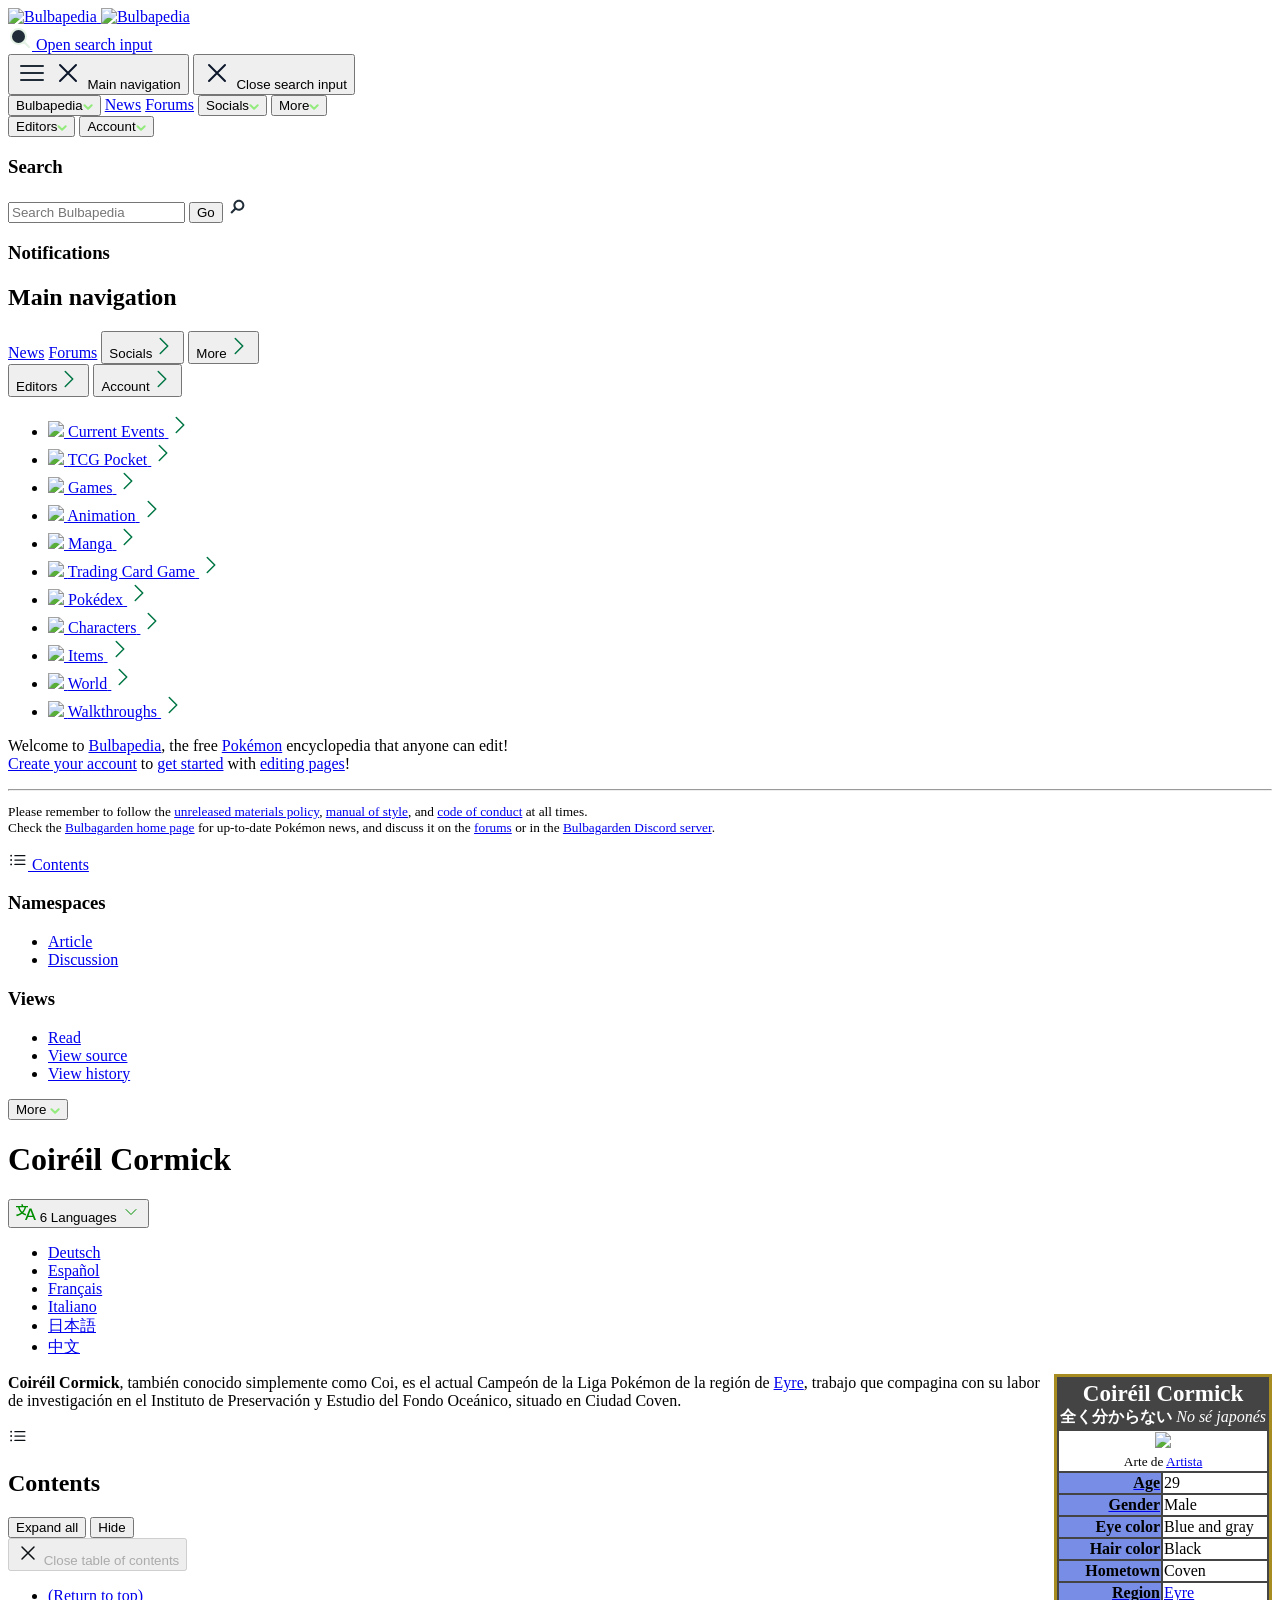
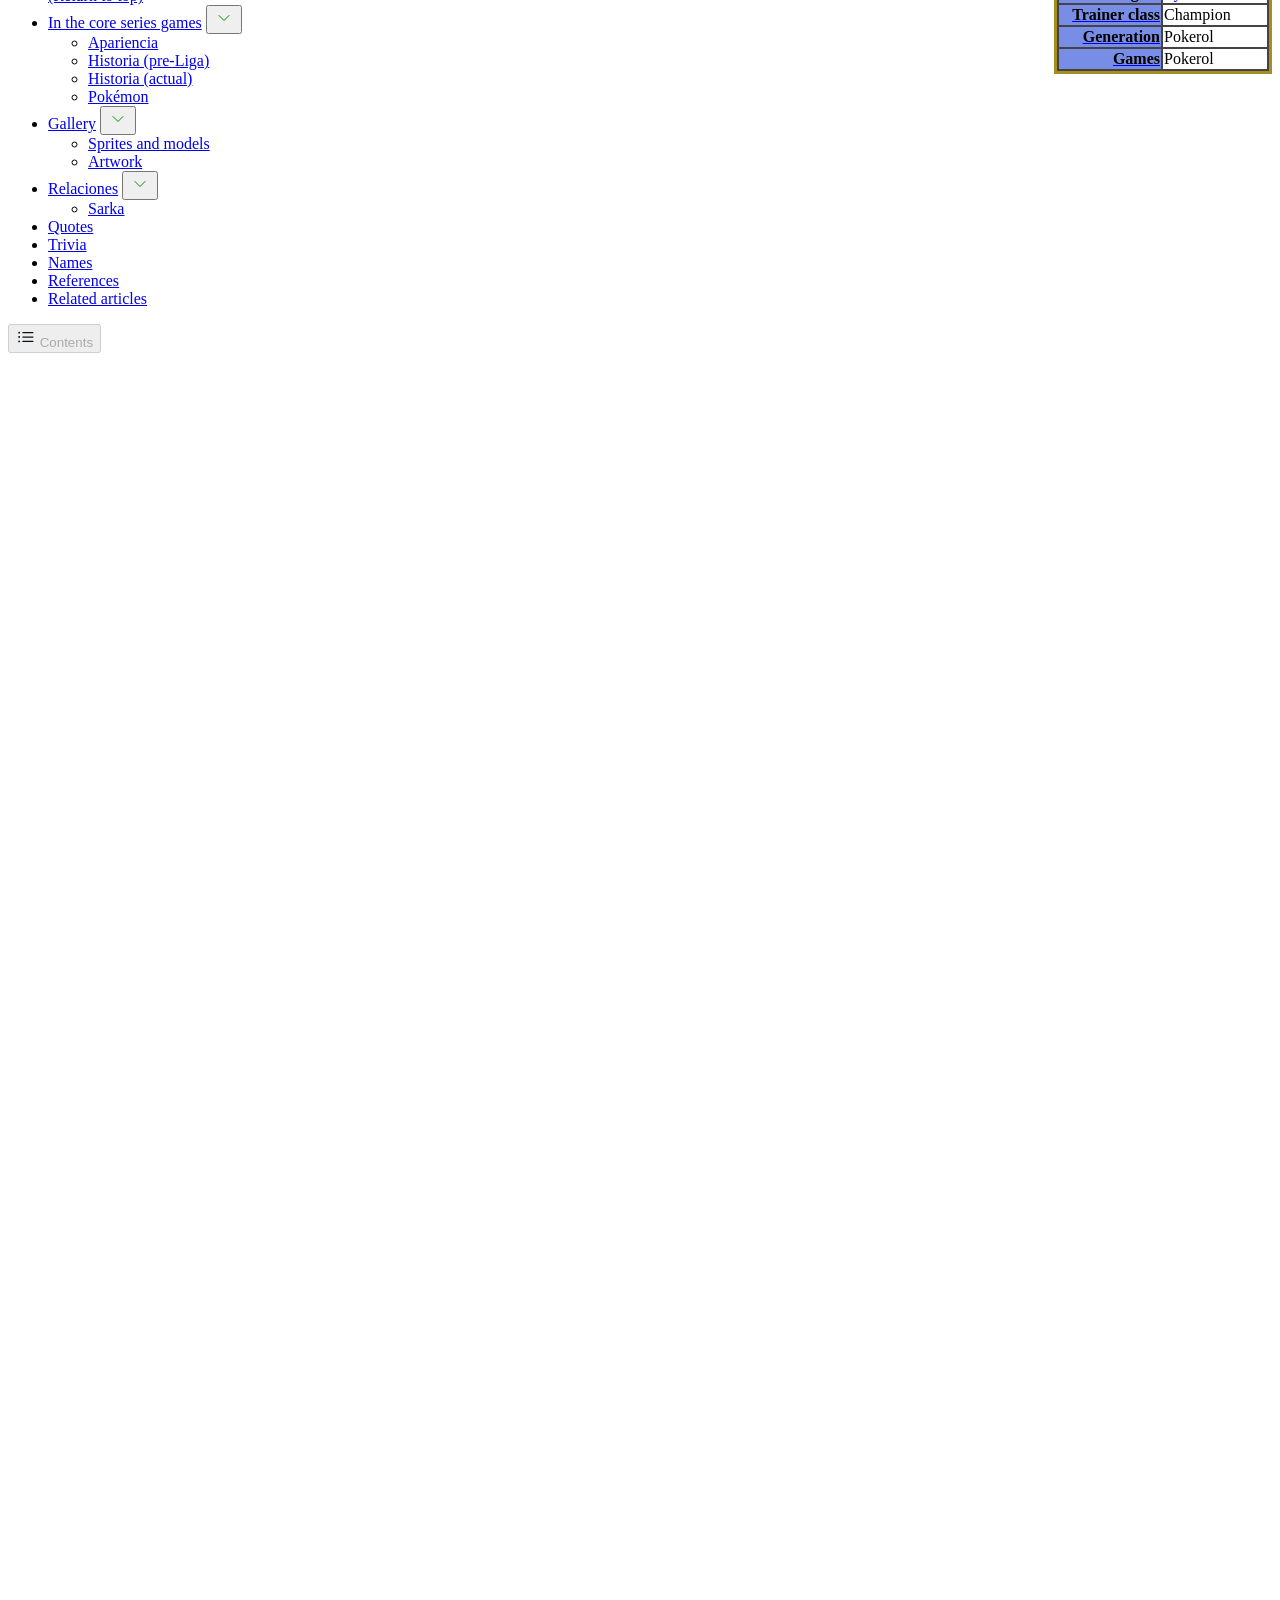
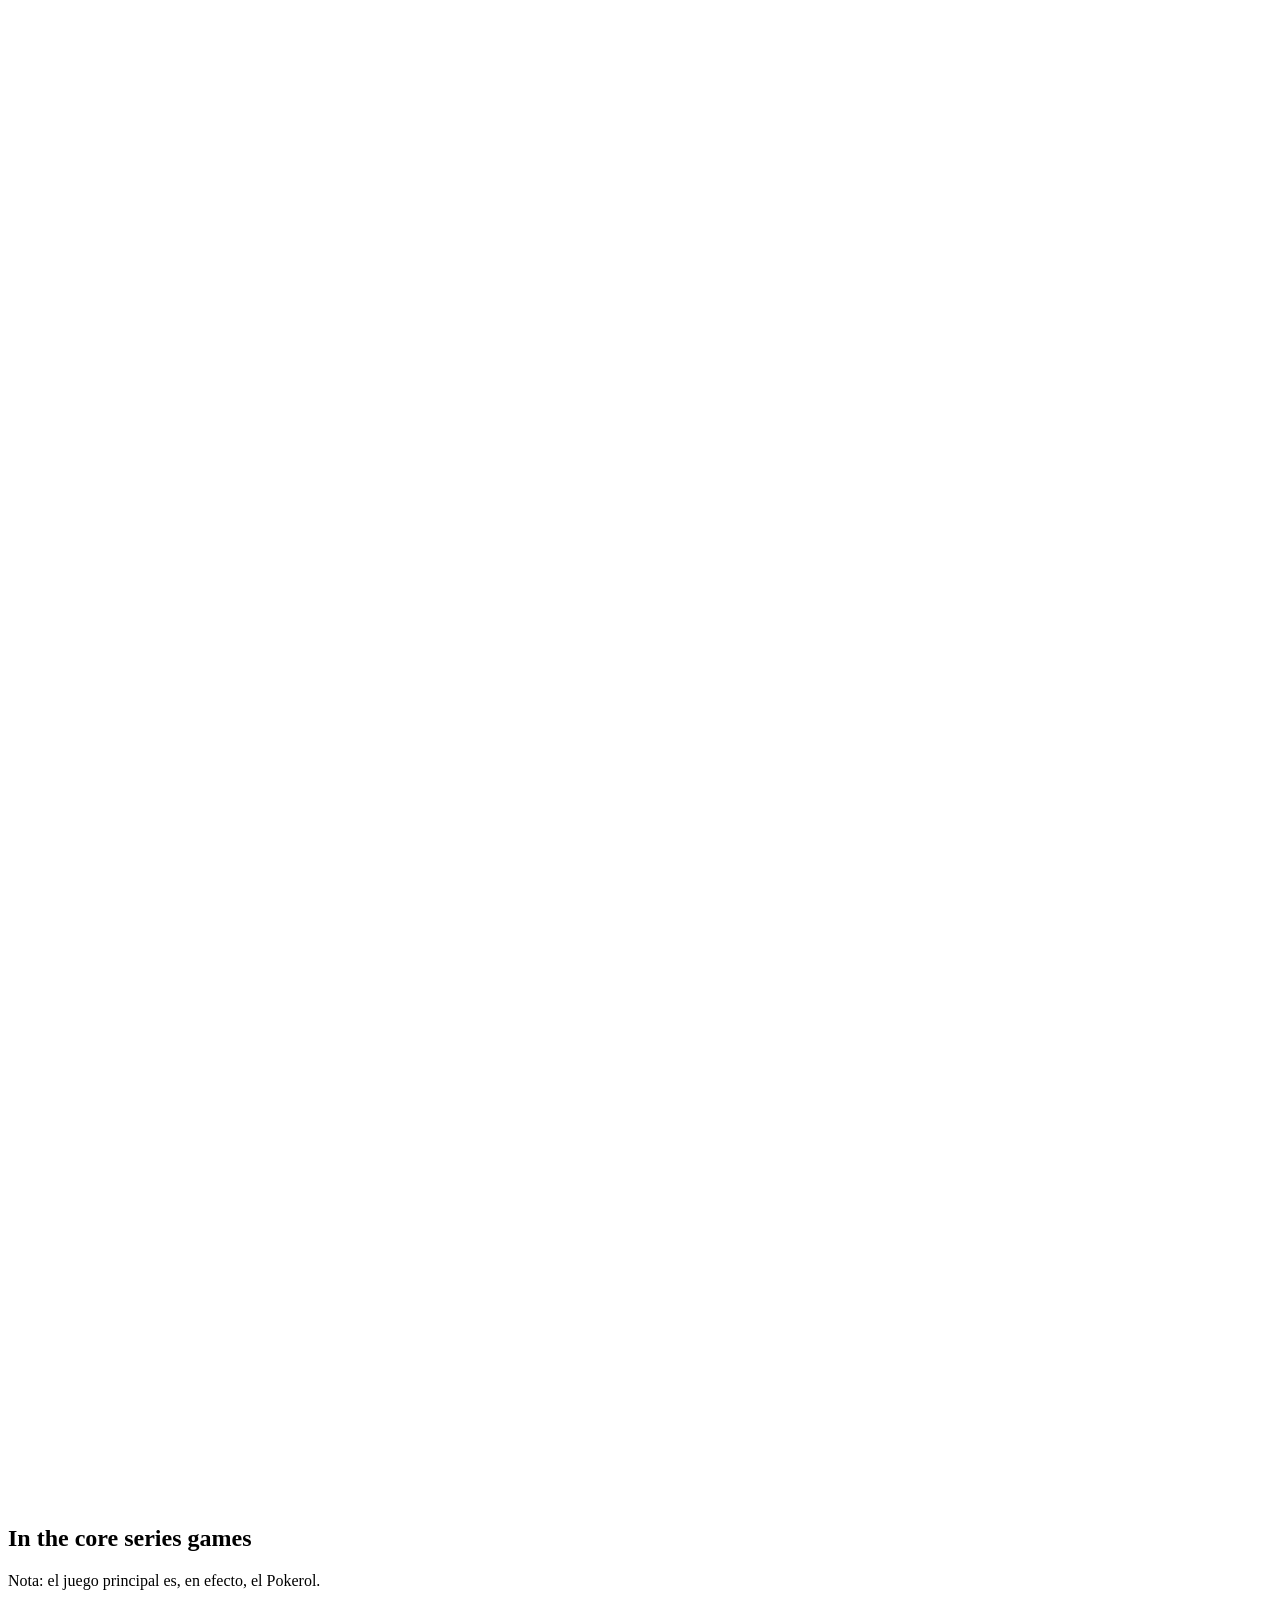
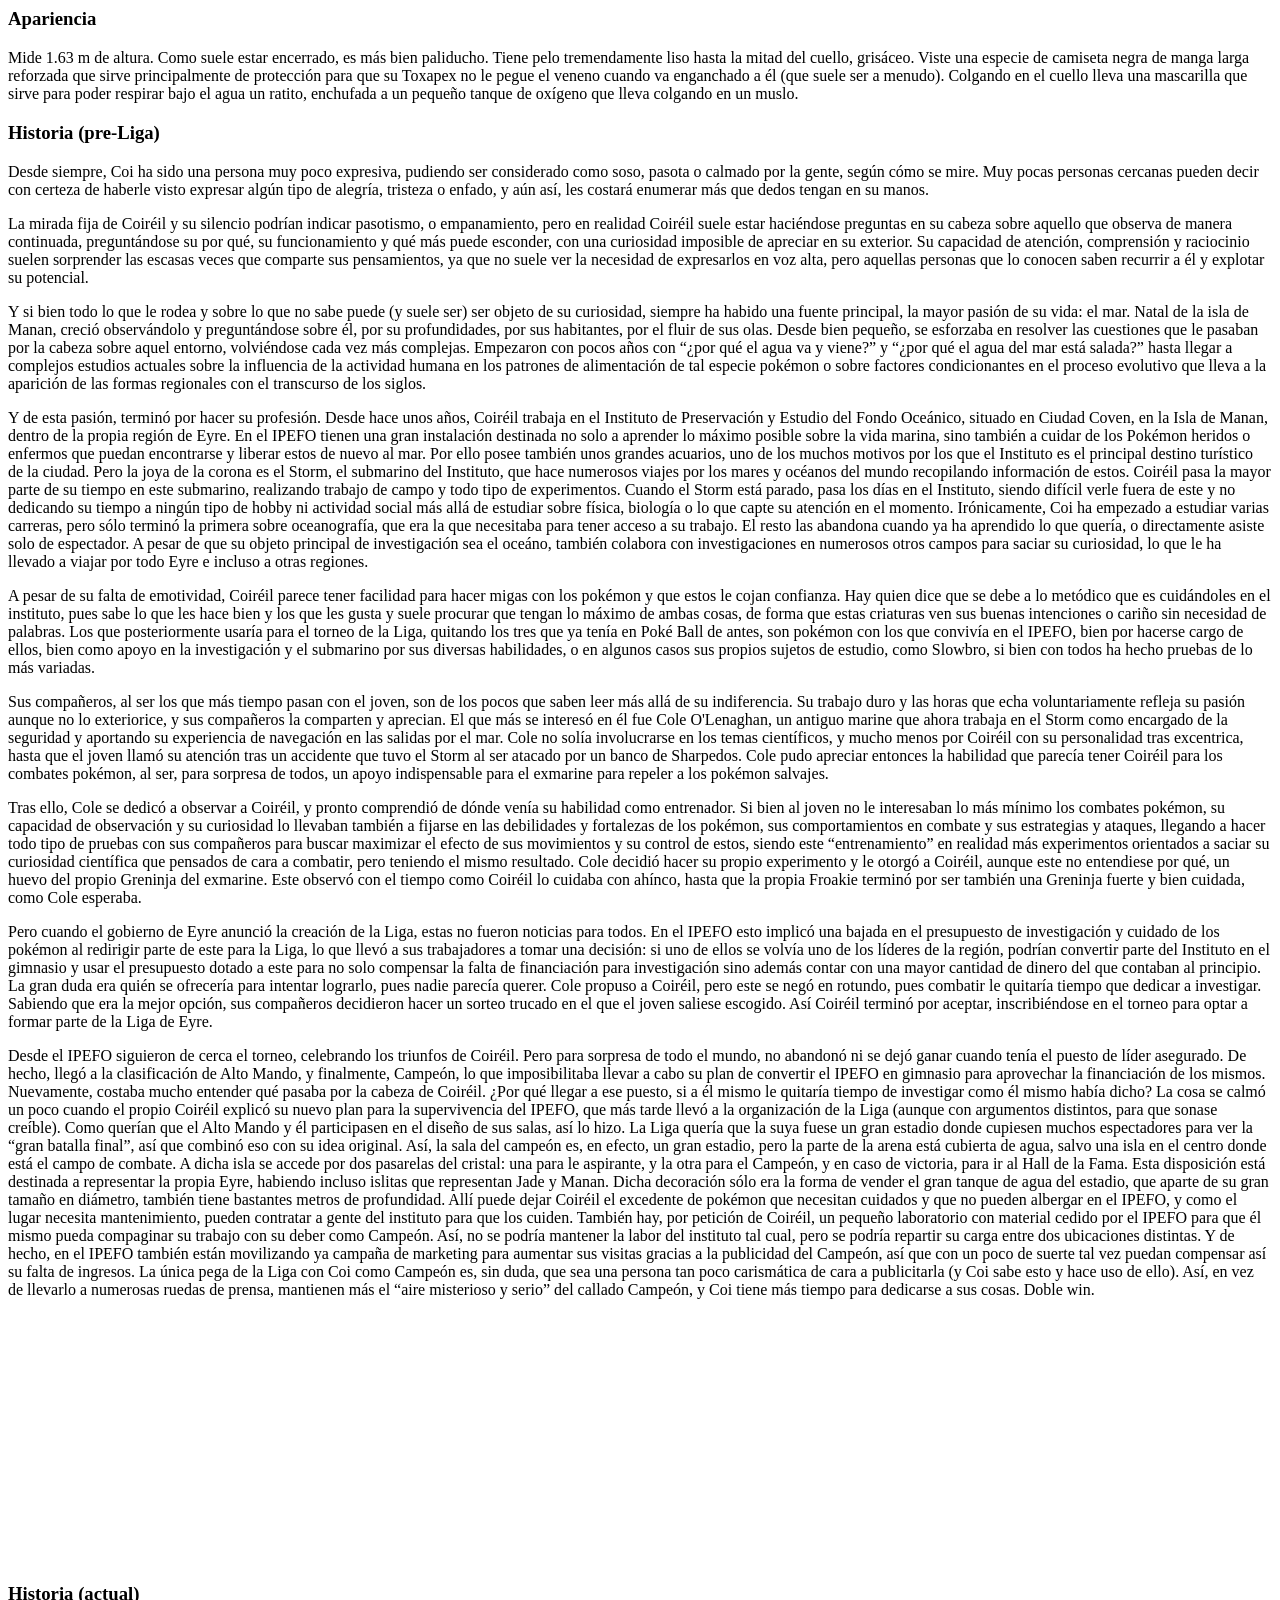
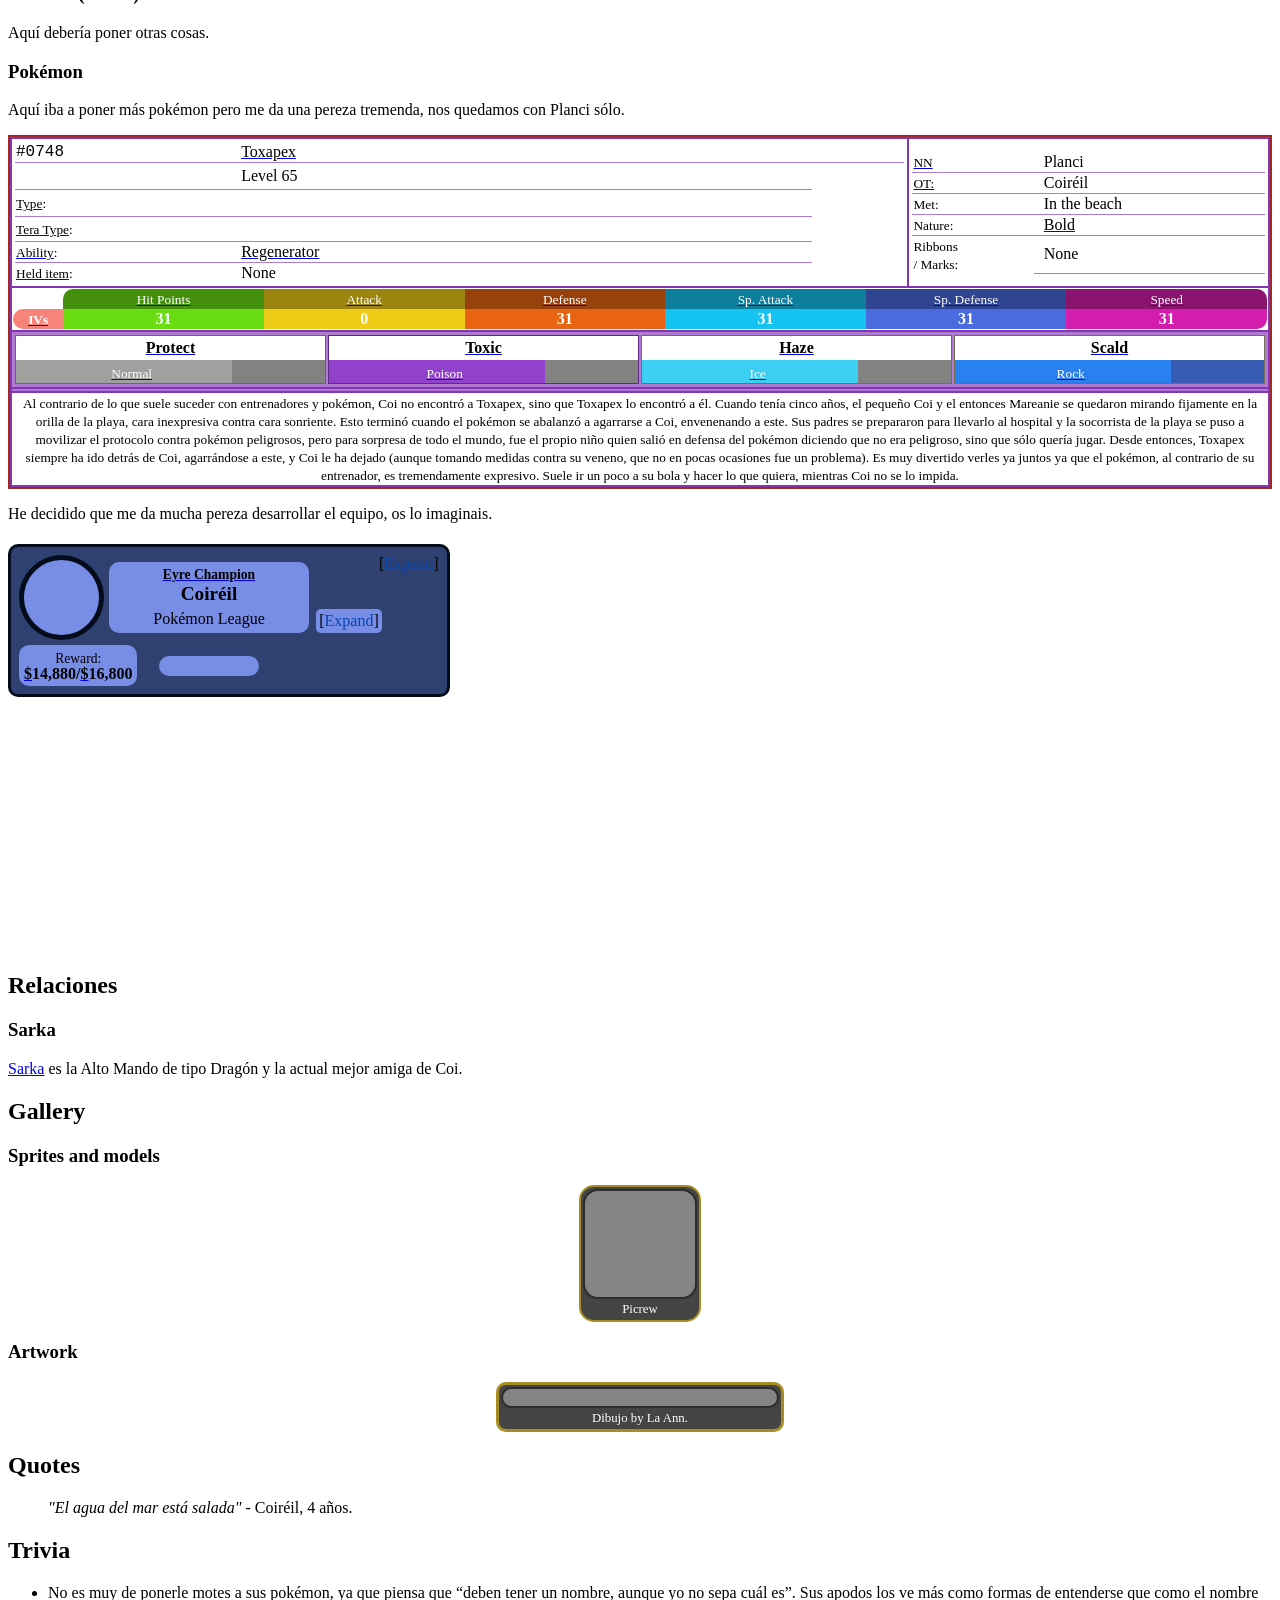
==== Coi/index.htm @ fa21e3fe "Add files via upload" ====
<!DOCTYPE html>
<html class="client-js ve-available" lang="en" dir="ltr"><head>
<meta http-equiv="content-type" content="text/html; charset=UTF-8"><meta http-equiv="origin-trial" content="[base64]"><meta http-equiv="origin-trial" content="Amm8/NmvvQfhwCib6I7ZsmUxiSCfOxWxHayJwyU1r3gRIItzr7bNQid6O8ZYaE1GSQTa69WwhPC9flq/oYkRBwsAAACCeyJvcmlnaW4iOiJodHRwczovL2dvb2dsZXN5bmRpY2F0aW9uLmNvbTo0NDMiLCJmZWF0dXJlIjoiV2ViVmlld1hSZXF1ZXN0ZWRXaXRoRGVwcmVjYXRpb24iLCJleHBpcnkiOjE3NTgwNjcxOTksImlzU3ViZG9tYWluIjp0cnVlfQ=="><meta http-equiv="origin-trial" content="[base64]"><meta http-equiv="origin-trial" content="A93bovR+QVXNx2/[base64]"><meta http-equiv="origin-trial" content="A1S5fojrAunSDrFbD8OfGmFHdRFZymSM/1ss3G+NEttCLfHkXvlcF6LGLH8Mo5PakLO1sCASXU1/[base64]"><style type="text/css">.adthrive-ad{margin-top:10px;margin-bottom:10px;text-align:center;overflow-x:visible;clear:both;line-height:0}</style><style data-injected="css-inject">.adthrive-act25-overlay{z-index:2147483646;background:#0006;width:100%;height:100%;display:none;position:fixed;top:0;left:0}.adthrive-act25-overlay.show{display:block}.adthrive-act25-modal{z-index:2147483647;background:#fff;border-radius:28px;flex-direction:column;width:600px;max-width:95%;padding:32px;animation:.3s cubic-bezier(.4,0,.2,1) scaleFadeIn;display:none;position:fixed;top:50%;left:50%;transform:translate(-50%,-50%);box-shadow:0 12px 36px #00000040}.adthrive-act25-modal.show{display:flex}.adthrive-act25-modal-close-btn{cursor:pointer;color:#666;background:0 0;border:none;font-size:28px;position:absolute;top:14px;right:20px}.adthrive-act25-modal-header{align-items:center;gap:12px;margin-bottom:20px;display:flex}.adthrive-act25-modal-icon{font-size:28px}.adthrive-act25-modal-header h2{color:#212121;margin:0;font-size:22px;font-weight:600}.adthrive-act25-modal-body{max-height:50vh;padding-right:8px;overflow-y:auto}.adthrive-act25-modal-body p{color:#333;margin:0 0 16px;font-size:15px;line-height:1.7}.adthrive-act25-modal-footer{text-align:center;border-top:1px solid #eee;margin-top:20px;padding-top:20px}.adthrive-act25-button-group{flex-wrap:wrap;justify-content:center;gap:16px;display:flex}.adthrive-act25-btn{cursor:pointer;border:none;border-radius:40px;padding:14px 30px;font-size:16px;font-weight:600;transition:background .2s,box-shadow .2s}.adthrive-act25-btn.primary{color:#fff;background:#4caf50;min-width:200px;box-shadow:0 4px 12px #00000026}.adthrive-act25-btn.primary:hover{background:#43a047;transform:translateY(-1px);box-shadow:0 6px 16px #0003}.adthrive-act25-btn.secondary{color:#666;background:0 0;border:2px solid #ccc;min-width:120px}.adthrive-act25-btn.secondary:hover{background:#f9f9f9}@keyframes scaleFadeIn{0%{opacity:0;transform:translate(-50%,-50%)scale(.9)}to{opacity:1;transform:translate(-50%,-50%)scale(1)}}@media (width<=600px){.adthrive-act25-modal{border-radius:20px;width:95%;padding:24px}.adthrive-act25-btn{width:100%}.adthrive-act25-button-group{flex-direction:column}}.adthrive-act25-footer{margin-bottom:30px}.adthrive-act25-footer-text{color:#a9a9a9;font-size:14px}.adthrive-act25-footer-text p{color:#a9a9a9;text-decoration:underline}.adthrive-act25-footer-link{cursor:pointer;font-size:14px;text-decoration:underline}.adthrive-ad{text-align:center;clear:both;margin-top:10px;margin-bottom:10px;line-height:0;overflow-x:visible}.adthrive-ad-cls{flex-wrap:wrap;justify-content:center;align-items:center;display:flex}.adthrive-ad-cls>div,.adthrive-ad-cls>iframe{flex-basis:100%}.adthrive-interstitial{margin-top:0;margin-bottom:0}.adthrive-native-recipe{display:inline-block}.adthrive-recipe{z-index:1;min-width:300px;position:relative}.adthrive-footer-mobile,.adthrive-header-mobile,.adthrive-footer-phone,.adthrive-header-phone{min-height:50px}.adthrive-footer-desktop,.adthrive-header-desktop,.adthrive-header-tablet,.adthrive-footer-tablet{min-height:90px}.adthrive-content,.adthrive-recipe,.adthrive-sidebar,.adthrive-below-post{min-height:250px}.adthrive-a2cr-trim-ad-chrome .adthrive-ad.adthrive-content,.adthrive-a2cr-trim-ad-chrome .adthrive-ad.adthrive-recipe:not(.adthrive-recipe-sticky-container),.adthrive-a2cr-trim-ad-chrome .adthrive-ad.adthrive-below-post{margin-top:var(--adthrive-a2cr-inflow-ad-margin,5px);margin-bottom:var(--adthrive-a2cr-inflow-ad-margin,5px)}.adthrive-sidebar9-fallback{flex-direction:column;justify-content:flex-start;align-items:center;margin:10px 0;display:flex}.adthrive-sidebar9-fallback>div{flex-basis:unset;top:5px;position:sticky!important}.adthrive-fit-content .adthrive-content{min-height:250px;width:fit-content!important;min-width:300px!important;max-width:fit-content!important;margin-left:auto!important;margin-right:auto!important}.adthrive-fit-content .adthrive-ad.adthrive-content:has(.raptive-sales-mural){width:100%!important;max-width:100%!important}.adthrive-device-desktop .adthrive-recipe,.adthrive-device-tablet .adthrive-recipe{max-width:320px}.adthrive-stuck.adthrive-sticky.adthrive-sidebar,.adthrive-stuck.adthrive-sticky.adthrive-header{z-index:9999;position:fixed;top:0}.adthrive-stuck.adthrive-header{margin-top:0}.adthrive-stuck.adthrive-sticky-outstream{z-index:2147483644;display:none;position:fixed}.adthrive-sticky.adthrive-footer{text-align:center;z-index:1000001;box-sizing:content-box;background-color:#fffc;width:100%;max-height:100px;margin:0;position:fixed;bottom:0;left:0;overflow:hidden}.adthrive-sticky.adthrive-footer>.adthrive-close{cursor:pointer;color:#b2b2b2;background:#fff;border:1px solid #b2b2b2;border-radius:20px;padding:0 5px;font-family:Arial,sans-serif;font-size:20px;line-height:20px;display:inline-block;position:absolute;top:5px;right:5px}.adthrive-device-desktop .adthrive-sticky.adthrive-footer>.adthrive-close{top:10px;right:10px}.adthrive-footer-message,.adthrive-privacy-preferences,.adthrive-ccpa-link{text-align:center;margin-top:5px}.adthrive-footer>div,.adthrive-header>div{max-width:1200px}.raptive-player-reset>*{box-sizing:border-box;float:none;clear:both;box-shadow:none;font-variant:normal;letter-spacing:normal;overflow-wrap:normal;text-align:left;text-transform:none;word-spacing:normal;white-space:normal;color:inherit;direction:ltr;background-color:#0000;border:0;margin:0;padding:0;font-family:Arial,Helvetica,sans-serif;font-size:16px;font-style:normal;font-weight:400;font-stretch:100%;line-height:1.2;text-decoration:none;display:block}.adthrive-visually-hidden{clip:rect(0, 0, 0, 0)!important;white-space:nowrap!important;border:0!important;width:1px!important;height:1px!important;margin:-1px!important;padding:0!important;position:absolute!important;overflow:hidden!important}#next-video,#stay-video{opacity:.9;text-align:center;cursor:pointer;color:#fff;text-transform:capitalize;appearance:none;width:100px;height:40px;font:inherit;background-color:#333;border:none;margin:5px;padding:0;line-height:40px;position:relative}.adthrive-collapse-mobile #next-video,.adthrive-collapse-mobile #stay-video,.adthrive-player-position-mobile #next-video,.adthrive-player-position-mobile #stay-video,.raptive-player-container-mobile #next-video,.raptive-player-container-mobile #stay-video{width:75px;height:30px;line-height:30px}#next-stay-container{z-index:1;flex-flow:column;justify-content:center;margin:12px;display:flex;position:absolute;top:0;bottom:0;right:0}.adthrive-collapse-mobile #next-stay-container,.adthrive-player-position-mobile #next-stay-container,.raptive-player-container-mobile #next-stay-container{margin:0}#next-video:before{content:"";z-index:1;will-change:transform, opacity;transform-origin:0;background-color:red;width:100%;height:100%;display:block;position:absolute}#next-stay-container.active>#next-video:before{animation:5s linear scaleInFromLeft}#next-video span{z-index:2;position:relative}@keyframes scaleInFromLeft{0%{opacity:0;transform:scaleX(0)}to{opacity:1;transform:scaleX(1)}}.video-box-shadow{box-shadow:0 0 10px #00000080}.adthrive-wrapper-bar{background-color:#595959;border-top-left-radius:5px;border-top-right-radius:5px;height:36px;font-family:Arial,Helvetica,sans-serif;display:none}.adthrive-video-title{color:#fff;font-size:13px;font-weight:700;text-decoration:none}.adthrive-wrapper-title-wrapper{min-width:0;box-shadow:none;border:none;justify-content:center;align-items:center;margin-left:10px;margin-right:10px;display:inline-flex}.adthrive-wrapper-title-wrapper>a>svg,.adthrive-wrapper-title-wrapper>div>svg{vertical-align:middle;fill:#fff;margin-right:5px}.adthrive-wrapper-title-wrapper>a{text-decoration:none}.adthrive-video-text-cutoff{text-overflow:ellipsis;white-space:nowrap;color:#fff;overflow:hidden}.adthrive-collapse-player{border-top:1px solid #dbdbdb;border-bottom:1px solid #dbdbdb;width:90%;margin-left:auto;margin-right:auto;padding:8px!important}.adthrive-outstream-container{margin:0 auto;position:relative;flex-basis:unset!important}.adthrive-player-idle{transition:all .5s ease-out .5s;display:none}.raptive-player-ad-container-idle{display:none}.adthrive-player-playing{transition:all .5s ease-in .5s;display:block}.adthrive-sticky-outstream-active.adthrive-new-outstream-player{opacity:1;animation-name:adthrive-fade-in;animation-duration:.5s;animation-timing-function:ease-in;animation-iteration-count:1}.adthrive-sticky-outstream-idle.adthrive-new-outstream-player{opacity:0;animation-name:adthrive-fade-out;animation-duration:.5s;animation-timing-function:ease-out;animation-iteration-count:1;display:block}@keyframes adthrive-fade-in{0%{opacity:0}to{opacity:1}}@keyframes adthrive-fade-out{0%{opacity:1}to{opacity:0}}.adthrive-player-ad-controls-play{z-index:1001;margin:-5px 4px}.adthrive-player-icon-play>svg{margin-left:4px}.adthrive-player-ad-controls-pause{justify-content:center;display:flex}.adthrive-player-ad-controls-volume-container{z-index:1001;border-radius:36px;flex-direction:column-reverse;height:36px;display:flex;position:relative}.adthrive-player-ad-controls-volume-container-with-bar{top:-5px}.adthrive-player-ad-controls-volume-container>.adthrive-player-ad-controls-volume{flex-direction:column-reverse;height:55px;display:flex;position:relative}.adthrive-player-ad-controls>.adthrive-player-ad-controls-volume-container,.adthrive-player-ad-controls-volume>.adthrive-player-icon-volume-muted,.adthrive-player-ad-controls-volume>.adthrive-player-icon.adthrive-player-icon-volume-unmuted,.adthrive-player-ad-controls-play>.adthrive-player-icon.adthrive-player-icon-pause,.adthrive-player-ad-controls-volume>.adthrive-player-volume-control{margin-block-start:0}.adthrive-player-icon-volume-muted,.adthrive-player-icon-volume-unmuted{z-index:2}.adthrive-player-volume-control{z-index:1}.adthrive-player-ad-controls-play,.adthrive-player-ad-controls-volume{border-radius:36px;width:36px;height:36px;display:inline-block}.adthrive-player-ad-controls-play:hover,.adthrive-player-ad-controls-volume-container:hover,.adthrive-player-icon-fullscreen:hover,.adthrive-player-icon-fullscreen:focus{background:#0000004d!important}.adthrive-player-ad-controls-volume-container-with-slider:hover{background:0 0}.adthrive-player-ad-controls-volume-container.active{z-index:1001}.adthrive-player-icon{cursor:pointer;appearance:none;width:36px;height:36px;font:inherit;border:none;border-radius:100%;justify-content:center;align-items:center;margin-right:4px;padding:0;display:flex;background:0 0!important}.adthrive-player-icon:focus-visible,.adthrive-player-big-play-button:focus-visible,.adthrive-player-progress-bar-container:focus-visible,.adthrive-player-volume-control input[type=range]:focus-visible,.raptive-player-settings-header>button:focus-visible,.raptive-player-settings-page-item:focus-visible,.raptive-player-captions-button:focus-visible,.adthrive-video-close:focus-visible,#next-video:focus-visible,#stay-video:focus-visible{outline-offset:2px;outline:2px solid #fff}.adthrive-hidden{display:none!important}.adthrive-count-down{z-index:1;pointer-events:none;color:#fff;text-shadow:0 0 1px #000,0 0 1px #000,0 0 1px #000,0 0 1px #000;background:#00000080;border-bottom-right-radius:4px;outline:none;width:auto;height:auto;padding:4px;font-size:12px;line-height:1.2;position:absolute;top:0;left:0}.adthrive-collapse-medium>.adthrive-count-down,.adthrive-collapse-small>.adthrive-count-down{padding:2px}.raptive-player-container.raptive-player-rounded-borders>.adthrive-count-down{border-radius:4px;top:8px;left:8px}.adthrive-player-icon svg{pointer-events:none;filter:drop-shadow(3px 5px 3px #00000080)}.adthrive-player-ad-container{margin:0;position:absolute;bottom:0}.adthrive-player-ad-container-loading{justify-content:center;align-items:center;height:100%;display:flex}.adthrive-player-ad-container{overflow:hidden}.adthrive-loading-spinner-container{z-index:2147483647;background-color:#000;justify-content:center;align-items:center;position:absolute;inset:0}.raptive-player-container.raptive-player-content-playing .adthrive-loading-spinner-container{display:none!important}.adthrive-loading-spinner{border:3px solid #ffffff4d;border-top-color:#fff;border-radius:50%;width:50px;height:50px;-webkit-animation:1s ease-in-out infinite spin;animation:1s ease-in-out infinite spin}@-webkit-keyframes spin{to{-webkit-transform:rotate(360deg)}}@keyframes spin{to{-webkit-transform:rotate(360deg)}}.adthrive-title-overlay{box-sizing:border-box;z-index:1;color:#fff;background:#0006;border-radius:0;flex-direction:row;justify-content:flex-start;align-items:center;height:0;transition:background .3s ease-out;display:flex;position:absolute;top:0;left:0;right:0}.adthrive-title-overlay.active{height:36px}.adthrive-title-overlay>.adthrive-wrapper-title-wrapper{flex-direction:row-reverse;align-items:center;width:100%;height:100%;text-decoration:none;display:none;overflow:hidden}.adthrive-title-overlay.active>.adthrive-wrapper-title-wrapper{display:flex}.raptive-player-ad-loading>.adthrive-title-overlay,.adthrive-title-overlay.active>.adthrive-wrapper-title-wrapper:after{display:none}.adthrive-wrapper-bar a[target=_blank]:after{display:none!important}.adthrive-no-pointer-events{pointer-events:none}.adthrive-display-none{display:none}.adthrive-small-text{font-size:13px}.adthrive-video-title-description-container{flex-direction:column;flex:1;height:100%;font-size:1.2em;line-height:1.1em;display:flex}#adthrive-video-title-text{flex:1;align-items:center;display:flex}.adthrive-player-position-mobile #adthrive-video-title-text,.raptive-player-container-mobile #adthrive-video-title-text{font-size:.85em}#adthrive-video-description-text{text-overflow:ellipsis;white-space:nowrap;flex:1;align-items:center;margin:-4px 0 0;font-size:1vw;display:flex;overflow:hidden}.adthrive-video-play-button{cursor:pointer;z-index:1;border-top:30px solid #0000;border-bottom:30px solid #0000;border-left:60px solid #fff;width:0;height:0}.raptive-player-position{clear:both;background-color:#000;width:100%;padding-top:56.25%;position:relative}.raptive-player-position.raptive-player-position-rounded-borders{background-color:#0000}.raptive-player-vertical{aspect-ratio:9/16;padding-top:initial;background-color:initial;width:50%;margin-left:auto;margin-right:auto}.raptive-player-mobile .raptive-player-vertical{width:100%}.raptive-player-stage,.raptive-player-container{z-index:1;height:100%;position:absolute;inset:0}.raptive-player-container.raptive-player-rounded-borders{border-radius:20px}.raptive-player-clip-layer{z-index:0;position:absolute;inset:0}.raptive-player-container.raptive-player-rounded-borders>.raptive-player-clip-layer{border-radius:inherit;overflow:hidden}.raptive-player-container.raptive-player-rounded-borders>.adthrive-title-overlay,.raptive-player-container.raptive-player-rounded-borders>.adthrive-wrapper-bar{border-top-left-radius:inherit;border-top-right-radius:inherit}.raptive-player-container.raptive-player-rounded-borders>.adthrive-loading-spinner-container{border-radius:inherit;overflow:hidden}.raptive-player-hidden{display:none}.raptive-player-ios .raptive-player-video{aspect-ratio:16/9;height:auto}.raptive-player-container>.adthrive-wrapper-float-close,.raptive-player-position>.adthrive-wrapper-float-close{z-index:2}.raptive-player-vertical .raptive-player-ios .raptive-player-video{aspect-ratio:9/16}.raptive-player-video{width:100%;height:100%;margin-block:0!important}.raptive-player-collapse{z-index:2147483644;max-height:169px}.adthrive-video-overlay{cursor:pointer;z-index:4;background-color:#00000080;justify-content:center;align-items:center;margin-block-start:unset;display:flex;position:absolute;inset:0}.adthrive-player-big-play-button{color:#6b65ff;appearance:none;font-size:48px;font:inherit;background:0 0;border:none;padding:0}@media (width<=480px){.adthrive-player-big-play-button{font-size:44px}}@media (width>=481px) and (width<=768px){.adthrive-player-big-play-button{font-size:77px}}@media (width>=769px){.adthrive-player-big-play-button{font-size:88px}}.adthrive-sticky-outstream.adthrive-sticky-outstream-mobile .adthrive-player-ad-container{margin-top:2px;margin-bottom:2px}.adthrive-player-ad-controls.adthrive-player-ad-controls-hidden{pointer-events:none;opacity:0!important;transition:opacity .5s!important}.adthrive-player-ad-controls{text-align:left;z-index:1000000;opacity:1;width:100%;height:50px;padding:0;line-height:18px;transition:opacity .5s ease-out,transform .2s ease-out;display:flex;position:absolute;bottom:0;left:0;transform:translateY(12px)}.adthrive-full-width{width:100%}.adthrive-player-ad-controls.adthrive-player-progress-bar-visible{transform:translateY(0)}.adthrive-player-progress-bar-container{cursor:pointer;z-index:1000;pointer-events:all;width:96%;height:20px;display:none;position:absolute;bottom:0;left:2%}.adthrive-collapse-mobile .adthrive-player-progress-bar-container{width:94%;left:3%}.adthrive-player-progress-bar-container.active{display:initial}.adthrive-player-progress-bar{background-color:#ccc;border-radius:36px;width:100%;height:6px;margin:auto 0;position:absolute;top:0;bottom:0;overflow:hidden}.adthrive-player-progress-bar div{transform-origin:0;content:"";background-color:#6b65ff;width:100%;height:100%;display:block}.adthrive-player-progress-bar-handle{touch-action:none;z-index:1001;background-color:#6b65ff;border-radius:50%;width:12px;height:12px;position:absolute;top:50%;left:0;transform:translate(-50%,-50%)scale(1);box-shadow:0 0 10px #0006}.adthrive-player-progress-bar-handle:before{content:"";width:20px;height:20px;display:block;transform:translate(-4px,-4px)}.adthrive-player-volume-control{opacity:0;z-index:1;transform-origin:18px;background:#00000080;border-radius:36px;justify-content:center;align-items:center;width:120px;height:36px;margin:auto;padding-left:30px;display:flex;position:absolute;transform:rotate(270deg)}.adthrive-player-volume-control.adPlaying{top:20px}.adthrive-player-volume-control input[type=range]{-webkit-appearance:none;vertical-align:bottom;cursor:pointer;width:65px;height:10px;box-shadow:none;z-index:1001;background-color:#777;border:0;border-radius:20px;outline:0;margin:0;padding:0;position:relative;overflow:hidden}.adthrive-player-volume-control input[type=range]::-webkit-slider-runnable-track{-webkit-appearance:none;color:#777;height:10px;margin-top:-1px}.adthrive-player-volume-control input[type=range]::-webkit-slider-thumb{-webkit-appearance:none;cursor:pointer;background:#fff;border-radius:50%;width:10px;height:10px;position:relative;top:.5px;box-shadow:-325px 0 0 320px #6b65ff,inset 0 0 0 40px #fff}.adthrive-player-volume-control input[type=range]:active::-webkit-slider-thumb{background:#fff;box-shadow:-325px 0 0 320px #6b65ff,inset 0 0 0 3px #fff}.adthrive-player-volume-control input[type=range]::-moz-range-thumb{width:10px;height:10px}.adthrive-player-volume-control input[type=range]::-moz-range-progress{background-color:#ddd;box-shadow:-325px 0 0 320px #6b65ff,inset 0 0 0 3px #6b65ff}.adthrive-player-volume-control input[type=range]::-moz-range-track{background-color:#777}.adthrive-player-volume-control input[type=range]::-ms-fill-lower{background-color:#ddd;box-shadow:-325px 0 0 320px #6b65ff,inset 0 0 0 3px #6b65ff}.adthrive-player-volume-control input[type=range]::-ms-fill-upper{background-color:#777}.adthrive-jw-player-collapse{z-index:2147483644}.adthrive-player-position.adthrive-collapse-float,.raptive-player-container.adthrive-collapse-float{position:fixed;width:300px!important}.adthrive-player-position.adthrive-collapse-float #adthrive-video-description-text,.raptive-player-container.adthrive-collapse-float #adthrive-video-description-text{display:none}.adthrive-player-position.adthrive-collapse-float.adthrive-collapse-right,.raptive-player-container.adthrive-collapse-float.adthrive-collapse-right{inset:0 5px auto auto}.adthrive-player-position.adthrive-collapse-float.adthrive-collapse-bottom-right,.raptive-player-container.adthrive-collapse-float.adthrive-collapse-bottom-right{inset:auto 5px 100px auto}.adthrive-player-position.adthrive-collapse-float.adthrive-collapse-bottom-left,.raptive-player-container.adthrive-collapse-float.adthrive-collapse-bottom-left{top:auto;bottom:100px;left:auto}.adthrive-player-position.adthrive-collapse-float>.adthrive-player-title,.raptive-player-container.adthrive-collapse-float>.adthrive-player-title{display:none}.adthrive-player-position.adthrive-collapse-sticky,.raptive-player-container.adthrive-collapse-sticky{z-index:9999;padding-top:20px;padding-bottom:20px;position:fixed}.adthrive-player-position.adthrive-collapse-sticky>.adthrive-player-title,.raptive-player-container.adthrive-collapse-sticky>.adthrive-player-title{display:none}.adthrive-sticky-outstream.adthrive-sticky-outstream-top-center.adthrive-sticky-outstream-mobile{top:0;bottom:auto!important;transform:translate(0)!important}body.adthrive-device-phone .adthrive-sticky-outstream.adthrive-sticky-outstream-active.adthrive-sticky-outstream-top-center{bottom:auto!important}.adthrive-collapse-mobile-background{z-index:99990;position:fixed;top:0;left:0}.adthrive-collapse-mobile-background.extra-height{height:163px!important}.adthrive-top-collapse-close{z-index:1;position:fixed;top:5px;left:-30px}.adthrive-sticky-outstream-top-center>.adthrive-top-collapse-close{position:fixed;top:48px;left:10px}.adthrive-sticky-outstream-top-center.adthrive-sticky-outstream-mobile>.adthrive-top-collapse-close{top:10px}.adthrive-top-collapse-wrapper-bar>* .adthrive-top-collapse-close{position:relative;top:0;left:0}.adthrive-top-collapse-wrapper-bar>* .adthrive-wrapper-float-close{float:none;margin-bottom:0;display:none}.adthrive-top-collapse-close-spacer{line-height:1.2}.adthrive-player-position.adthrive-collapse-mobile,.raptive-player-container.adthrive-collapse-mobile{z-index:99998;width:300px;position:fixed}.adthrive-player-position.adthrive-collapse-mobile.adthrive-collapse-small,.adthrive-player-position.adthrive-collapse-mobile.adthrive-collapse-medium{width:178px}.raptive-player-container.adthrive-collapse-mobile.adthrive-collapse-small,.raptive-player-container.adthrive-collapse-mobile.adthrive-collapse-medium{width:178px;height:101px;left:unset;right:unset;bottom:unset;top:unset}.adthrive-player-position.adthrive-collapse-mobile.adthrive-collapse-top-right,.raptive-player-container.adthrive-collapse-mobile.adthrive-collapse-top-right{top:26px;right:10px}.adthrive-player-position.adthrive-collapse-mobile.adthrive-collapse-top-left,.raptive-player-container.adthrive-collapse-mobile.adthrive-collapse-top-left{top:26px;left:5px}.raptive-player-container.raptive-player-rounded-borders.adthrive-collapse-mobile.adthrive-collapse-top-left,.raptive-player-container.raptive-player-rounded-borders.adthrive-collapse-mobile.adthrive-collapse-top-right,.raptive-player-container.raptive-player-rounded-borders.adthrive-collapse-mobile.adthrive-collapse-top-center{border-radius:0}.adthrive-player-position.adthrive-collapse-mobile.adthrive-collapse-bottom-left,.raptive-player-container.adthrive-collapse-mobile.adthrive-collapse-bottom-left{bottom:52px;left:5px}.adthrive-player-position.adthrive-collapse-mobile.adthrive-collapse-bottom-right,.raptive-player-container.adthrive-collapse-mobile.adthrive-collapse-bottom-right{bottom:52px;right:10px}.adthrive-player-position.adthrive-collapse-mobile>.adthrive-player-title,.raptive-player-container.adthrive-collapse-mobile>.adthrive-player-title{display:none}.adthrive-player-position.adthrive-collapse-mobile.adthrive-collapse-top-center>.adthrive-wrapper-bar,.raptive-player-container.adthrive-collapse-mobile.adthrive-collapse-top-center>.adthrive-wrapper-bar{display:none!important}.adthrive-player-position.adthrive-collapse-mobile.adthrive-collapse-top-center>.adthrive-top-collapse-wrapper-bar,.raptive-player-container.adthrive-collapse-mobile.adthrive-collapse-top-center>.adthrive-top-collapse-wrapper-bar{display:block}.adthrive-player-position.adthrive-collapse-mobile.adthrive-collapse-top-center.adthrive-player-without-wrapper-text,.raptive-player-container.adthrive-collapse-mobile.adthrive-collapse-top-center.adthrive-player-without-wrapper-text{inset:0 auto auto 50%;transform:translate(-50%);padding-top:0!important;padding-bottom:1px!important}.adthrive-player-position.adthrive-collapse-mobile.adthrive-collapse-top-center.adthrive-player-with-wrapper-text,.raptive-player-container.adthrive-collapse-mobile.adthrive-collapse-top-center.adthrive-player-with-wrapper-text{inset:0 5px auto auto;padding-top:0!important;padding-bottom:1px!important}.adthrive-player-position.adthrive-collapse-mobile.adthrive-collapse-top-center,.raptive-player-container.adthrive-collapse-mobile.adthrive-collapse-top-center{transition:none!important}.adthrive-top-collapse-wrapper-bar{color:#fff;z-index:99998;width:-webkit-calc(100% - 178px - 10px);width:-moz-calc(100% - 178px - 10px);width:calc(100% - 188px);padding-top:5px;padding-bottom:5px;display:none;position:fixed;top:0;left:5px}.adthrive-top-collapse-wrapper-video-title{color:#fff;text-overflow:ellipsis;-webkit-line-clamp:3;line-clamp:3;-webkit-box-orient:vertical;font-size:13px;font-weight:700;text-decoration:none;display:-webkit-box;overflow:hidden}.adthrive-top-collapse-wrapper-bar a .adthrive-learn-more-link{font-size:13px;display:inline-block}.adthrive-top-collapse-wrapper-bar a .raptive-player-learn-more-link{display:none}.adthrive-top-collapse-wrapper-bar a .raptive-player-learn-more-link.raptive-player-learn-more-link-active{display:inline-block}h3.adthrive-player-title{margin:10px 0}.adthrive-wrapper-close{color:#fff;justify-content:center;align-items:center;min-width:36px;height:36px;margin-left:auto;margin-right:0;font-size:36px}.adthrive-wrapper-float-close{float:right;cursor:pointer;margin-bottom:5px;display:none}.adthrive-top-left-outer{width:78px;height:78px;position:absolute;top:-55px;left:-30px}.adthrive-top-right-outer{width:78px;height:78px;position:absolute;top:-55px;right:-30px}.adthrive-top-left-outer>svg{position:absolute;bottom:30px;left:30px}.adthrive-top-right-outer>svg{position:absolute;bottom:30px;right:30px}.adthrive-top-left-inner{position:absolute;top:0}.adthrive-top-left-inner.adthrive-wrapper-float-close{color:#fff;pointer-events:none;z-index:99;background:#00000080;width:100%;padding:2px}.adthrive-new-outstream-player .adthrive-top-left-inner.adthrive-wrapper-float-close{z-index:10000}.adthrive-new-outstream-player .adthrive-ad{margin-top:0;margin-bottom:0}.adthrive-top-left-inner-wrapper.adthrive-wrapper-float-close{color:#fff;pointer-events:none;z-index:10000;background:#00000080;width:100%;padding:2px;position:absolute;top:36px}.adthrive-sticky-outstream>.adthrive-wrapper-float-close.adthrive-wrapper-close-outside-left{left:2px}.adthrive-sticky-outstream>.adthrive-wrapper-float-close.adthrive-wrapper-close-bkgd-50{color:#fff;pointer-events:none;background:#00000080;padding:2px 0;top:0;left:0}.adthrive-new-outstream-player{margin-bottom:20px;padding:0!important}.adthrive-new-outstream-player>.adthrive-wrapper-float-close.adthrive-wrapper-close-bkgd-50{top:0}.adthrive-close-in-container{line-height:0;position:relative}#adthrive-sticky-outstream-close.adthrive-top-collapse-close{position:inherit}.adthrive-sticky-outstream-idle>.adthrive-close-in-container{pointer-events:none}.adthrive-sticky-outstream-active>.adthrive-close-in-container{pointer-events:all}.adthrive-wrapper-close-bkgd-50>.adthrive-close-in-container{pointer-events:all;padding:2px 0 0 4px}.adthrive-sticky-outstream.adthrive-sticky-outstream-mobile,.raptive-player-container.raptive-player-collapse.raptive-player-sticky-bottom-right,.raptive-player-container.raptive-player-collapse.raptive-player-sticky-bottom-left{transition-property:transform;transition-duration:.25s;transition-delay:0s;bottom:52px}.adthrive-sticky-outstream.adthrive-sticky-outstream-mobile-right,.raptive-player-container.raptive-player-collapse.raptive-player-sticky-bottom-right{right:10px}.adthrive-sticky-outstream.adthrive-sticky-outstream-mobile-left,.raptive-player-container.raptive-player-collapse.raptive-player-sticky-bottom-left{left:10px;transform:none!important}.adthrive-sticky-outstream.adthrive-sticky-outstream-active.adthrive-sticky-outstream-top-center{background:#000;inset:0 0 auto;transform:none}.adthrive-sticky-outstream.adthrive-sticky-outstream-desktop{bottom:100px;right:5px}.adthrive-sticky-outstream.adthrive-sticky-outstream-top-center.adthrive-sticky-outstream-desktop,.adthrive-sticky-outstream.adthrive-sticky-outstream-top-center.adthrive-sticky-outstream-mobile{bottom:auto}.adthrive-sticky-outstream.adthrive-sticky-outstream-top-center.adthrive-sticky-outstream-mobile .adthrive-stickyoutstream-container{background-color:#000;margin:0 auto}.adthrive-sticky-outstream.adthrive-sticky-outstream-active{display:block}.adthrive-video-stickyoutstream{z-index:1;margin-top:0;position:relative}.adthrive-video-stickyoutstream div:first-of-type{margin:-1px}.adthrive-video-stickyoutstream-new-player div:first-of-type{margin:0}.adthrive-video-stickyoutstream-new-player>div:first-child{position:absolute}.adthrive-video-close{cursor:pointer;pointer-events:all;box-shadow:none;color:inherit;-webkit-appearance:none;appearance:none;font:inherit;min-width:0;text-align:inherit;text-transform:none;border:none;border-radius:0;margin:0;padding:0;line-height:0;background:0 0!important}.adthrive-video-close>svg{display:block}.adthrive-video-close-float-left{float:left}.adthrive-video-close-float-right{float:right}.adthrive-footer-message span,.adthrive-privacy-preferences a,.adthrive-ccpa-link,.adthrive-ccpa-link span{color:#a9a9a9;font-family:Arial,Helvetica Neue,Helvetica,sans-serif;font-size:13px}.adthrive-ccpa-link a{cursor:pointer;text-decoration:underline}.adthrive-device-phone .adthrive-footer-message{margin-bottom:60px}.adthrive-footer-message{margin-bottom:100px}.adthrive-footer-message>span{text-transform:uppercase;border-top:1px solid #b2b2b2;padding-top:5px}.adthrive-parallax-slot{height:400px;padding-top:5px;overflow:hidden}.adthrive-parallax-ad{transition:transform .3s ease-out;transform:translateY(0)}.adthrive-sticky-container.adthrive-parallax-slot{flex-direction:row;justify-content:center;padding-top:10px}#_inv_voicefive___{display:none}.adthrive-ad-debug{background-color:#ff000080!important;outline:1px solid red!important}.adthrive-ad-debug:hover{cursor:pointer;background-color:#f00c!important;outline:1px solid red!important}.adthrive-player-ad-controls-volume-container:hover .adthrive-player-volume-control,.adthrive-player-ad-controls-volume-container:focus-within .adthrive-player-volume-control,.adthrive-player-volume-control:focus{opacity:1}@media print{div[data-gg-moat],body[data-gg-moat],iframe[data-gg-moat-ifr],div[class*=kargo-ad],#ogy-ad-slot,.adthrive-sticky-outstream,.adthrive-ad,.adthrive-comscore,.adthrive-native-recipe,.raptive-sales{visibility:hidden;width:0;height:0;display:none!important}}.raptive-player-captions{text-align:center;color:#fff;--raptive-player-captions-font-opacity:100%;--raptive-player-captions-background-opacity:0%;--raptive-player-captions-window-opacity:0%;border-radius:5px;width:90%;margin:0 auto;line-height:1.5;transition:transform .5s;display:none;position:absolute;bottom:60px;left:0;right:0;font-size:16px!important}.raptive-player-captions span{white-space:pre-wrap;background:#00000080;border-radius:5px;padding:2px 4px}.raptive-player-captions-button{border-style:unset;color:#fff;cursor:pointer;background-color:#0000;border-radius:9999px;width:36px;height:36px;margin:-5px 4px -5px auto;padding:0;font-size:.75em;font-weight:700;display:none}.raptive-player-captions-button:hover{background:#0000004d}.adthrive-full-width .raptive-player-captions-button.raptive-player-captions-button--visible{display:block}.adthrive-player-ad-controls-hidden+.raptive-player-captions{transform:translateY(40px)}.raptive-player-container-mobile .raptive-player-captions,.raptive-player-collapse .raptive-player-captions{font-size:10px!important}.raptive-player-container-mobile.raptive-player-collapse .raptive-player-captions{font-size:6px!important}.raptive-player-container-mobile.raptive-player-collapse .raptive-player-captions-button{display:none}.raptive-player-settings{color:#fff;z-index:999999999;background:#000;border-radius:5px;width:288px;height:192px;font-size:14px;display:none;position:absolute;bottom:60px;right:2%;text-transform:none!important;font-family:Arial,sans-serif!important;font-weight:400!important}.raptive-player-settings--active{display:block}.raptive-player-settings-header{box-sizing:content-box;background:#404040;border-radius:5px 5px 0 0;align-items:center;gap:4px;height:40px;padding:4px;display:flex}.raptive-player-settings-header>button{color:#fff;cursor:pointer;background:0 0;border:none;border-radius:5px;justify-content:center;align-items:center;width:40px;height:40px;padding:0;font-weight:700;position:relative}.raptive-player-settings-header>button.active{border-radius:5px 5px 0 0}.raptive-player-settings-header>button.active:after{content:"";background-color:#fff;width:100%;height:4px;position:absolute;bottom:-4px;left:0}.raptive-player-settings-header>button:hover{background:#000}.raptive-player-settings-header-title{margin-left:8px;font-weight:700}.raptive-player-settings--nested .raptive-player-settings-header-title{margin-left:0}.raptive-player-settings-body{scrollbar-color:#fff #646464;height:144px;overflow:scroll}.raptive-player-settings-body>div{display:none}.raptive-player-settings-body>div.raptive-player-settings-page--active{display:block}.raptive-player-settings-body::-webkit-scrollbar-thumb{background:#fff!important}.raptive-player-settings-close{margin:0 0 0 auto;display:flex}.raptive-player-settings-back{display:none}.raptive-player-settings-back>svg{margin-right:2px}.raptive-player-settings--nested .raptive-player-settings-back{display:flex}.raptive-player-settings-page{padding:4px}.raptive-player-settings-page>button:hover{background:#404040}.raptive-player-settings-page-item{cursor:pointer;background:unset;text-align:left;border:none;border-radius:5px;align-items:center;width:100%;margin:4px 0;padding:4px 8px;display:flex;color:#fff!important;letter-spacing:normal!important;text-transform:none!important;font-family:Arial,sans-serif!important;font-weight:400!important;line-height:1!important}.raptive-player-settings-page-item>span:nth-child(2){text-transform:capitalize;margin-left:auto}.raptive-player-settings-page-item>span:nth-child(3){display:flex}.raptive-player-settings-page-item--selected{background:#6b65ff!important}.raptive-player-settings-page-item--unavailable{display:none}.raptive-player-container-mobile .raptive-player-settings,.raptive-player-collapse .raptive-player-settings{border-radius:0;width:100%;height:100%;position:absolute;inset:0}.raptive-player-container-mobile .raptive-player-settings-body,.raptive-player-collapse .raptive-player-settings-body{height:auto;position:absolute;inset:48px 0 0}.raptive-player-container-mobile .raptive-player-settings-header,.raptive-player-collapse .raptive-player-settings-header{border-radius:0}.raptive-player-container-mobile.raptive-player-collapse .raptive-player-settings{display:none}.raptive-player-container:fullscreen,.raptive-player-container.raptive-player-fullscreen{background-color:#000;width:100%;height:100%;position:relative}.raptive-player-container:fullscreen .raptive-player-video,.raptive-player-container.raptive-player-fullscreen .raptive-player-video{object-fit:contain;width:100%;height:100%}.raptive-player-container:fullscreen .adthrive-player-ad-container,.raptive-player-container.raptive-player-fullscreen .adthrive-player-ad-container{width:100%;height:100%}.adthrive-player-icon-fullscreen .raptive-player-primary-icon,.raptive-player-fullscreen .adthrive-player-icon-fullscreen .raptive-player-secondary-icon{display:block}.adthrive-player-icon-fullscreen .raptive-player-secondary-icon,.raptive-player-fullscreen .adthrive-player-icon-fullscreen .raptive-player-primary-icon,.raptive-player-ios .adthrive-player-icon-fullscreen{display:none}.raptive-player-ios .adthrive-full-width .adthrive-player-icon-fullscreen{display:flex}.adthrive-player-ad-controls>.adthrive-player-icon-fullscreen,.adthrive-player-ad-controls.adthrive-full-width .raptive-player-captions-button.raptive-player-captions-button--visible+.adthrive-player-icon-fullscreen{margin:-5px 4px}.raptive-player-container-mobile .adthrive-player-ad-controls.adthrive-full-width>.adthrive-player-icon-fullscreen,.adthrive-player-ad-controls.adthrive-full-width .raptive-player-captions-button+.adthrive-player-icon-fullscreen{margin:-5px 4px -5px auto}.adthrive-preference-footer-link,.raptive-content-terms-footer-link{cursor:pointer;font-family:Arial,Helvetica Neue,Helvetica,sans-serif;font-size:13px;text-decoration:underline}.raptive-content-terms-modal{background:0 0;border:none;max-width:none;max-height:none;padding:0;overflow:visible}.raptive-content-terms-modal[open]{justify-content:center;align-items:center;margin:auto;display:flex;position:fixed;inset:0}.raptive-content-terms-modal:focus{outline:none}.raptive-content-terms-modal::backdrop{background-color:#00000080}.raptive-content-terms-modal-content{background-color:#fff;border-radius:8px;flex-direction:column;width:50vw;min-width:300px;max-width:800px;max-height:85vh;display:flex}.raptive-content-terms-modal-header{border-bottom:1px solid #e0e0e0;flex-shrink:0;justify-content:space-between;align-items:center;padding:16px 24px;display:flex}.raptive-content-terms-modal-title{color:#333;margin:0;font-size:20px;font-weight:600}.raptive-content-terms-modal-close{appearance:none;color:#757575;cursor:pointer;background:0 0;border:none;padding:0;font-family:inherit;font-size:24px;line-height:1}.raptive-content-terms-modal-close:focus{outline-offset:2px;outline:2px solid #000}.raptive-content-terms-modal-close:hover{color:#000}.raptive-content-terms-modal-body{color:#555;padding:24px;overflow-y:auto}.raptive-content-terms-modal-body p{margin-top:0;margin-bottom:1em}.raptive-content-terms-modal-body p:last-child{margin-bottom:0}.raptive-content-terms-modal-body a{color:#007bff;text-decoration:none}.raptive-content-terms-modal-body a:hover{text-decoration:underline}@media (width<=768px){.raptive-content-terms-modal-content{width:90vw}}.raptive-player--native.adthrive-stickyoutstream-container{box-sizing:content-box;background:#fff;border:1px solid #000}.raptive-player--native #adthrive-stickyoutstream-ad-container{position:absolute;top:41px}.adthrive-ccpa-modal{z-index:2147483647;background-color:#0006;width:100%;height:100%;display:none;position:fixed;top:0;left:0;overflow:auto}.adthrive-ccpa-modal-content{background-color:#fefefe;border:1px solid #888;border-radius:10px;width:80%;max-width:592px;margin:0 auto;padding:20px 24px 24px;font-family:Verdana,Geneva,Tahoma,sans-serif;position:relative;top:50%;transform:translateY(-50%);box-shadow:0 0 10px #00000080}#adthrive-ccpa-modal-close-btn-container,#adthrive-ccpa-modal-cancel-btn,#adthrive-ccpa-modal-continue-btn{font:inherit;background:0 0;border:0;padding:0}#adthrive-ccpa-modal-title{color:#000000de;font-size:20px;line-height:26px}.adthrive-ccpa-modal-btn:hover,.adthrive-ccpa-modal-btn:focus{color:#000;cursor:pointer;text-decoration:none}#adthrive-ccpa-modal-language{color:#000000de;margin:16px 0 32px;font-size:14px;line-height:20px;display:block}#adthrive-ccpa-modal-language:focus{outline-offset:2px;outline:2px solid #000}.adthrive-ccpa-privacy-policy-url{text-decoration:underline}#adthrive-ccpa-modal-close-btn-container:hover,#adthrive-ccpa-modal-close-btn-container:focus,#adthrive-ccpa-modal-cancel-btn:hover,#adthrive-ccpa-modal-cancel-btn:focus{color:#000c;cursor:pointer;text-decoration:none}#adthrive-ccpa-modal-continue-btn:hover,#adthrive-ccpa-modal-continue-btn:focus{color:#fffc;cursor:pointer;text-decoration:none}#adthrive-ccpa-modal-close-btn-container{color:#000;font-size:20px;font-weight:700;line-height:20px;position:absolute;top:8px;right:8px}.adthrive-ccpa-lower-buttons-container{color:#000;font-size:18px}#adthrive-ccpa-modal-cancel-btn{text-align:left;width:calc(100% - 150px);display:inline-block}#adthrive-ccpa-modal-continue-btn{color:#fff;text-align:center;background-color:#010044;border-radius:10px;width:150px;height:44px;line-height:44px;display:inline-block}@media screen and (width<=896px){.adthrive-ccpa-modal-content{width:calc(100% - 80px);margin:0 auto;position:relative}#adthrive-ccpa-modal-title{font-size:16px;line-height:24px}#adthrive-ccpa-modal-language{text-align:left;font-size:12px;line-height:16px}.adthrive-ccpa-lower-buttons-container{font-size:14px}#adthrive-ccpa-modal-close-btn-container{font-size:14px;line-height:14px}}@media screen and (width<=350px){#adthrive-ccpa-modal-title{font-size:14px;line-height:24px}#adthrive-ccpa-modal-language{text-align:left;font-size:10px;line-height:14px}.adthrive-ccpa-lower-buttons-container{text-align:center;width:100%;font-size:12px;display:block}#adthrive-ccpa-modal-close-btn-container{font-size:12px;line-height:12px;display:block}#adthrive-ccpa-modal-continue-btn{text-align:center;width:100%;display:block}#adthrive-ccpa-modal-cancel-btn{text-align:center;width:100%;margin-bottom:10px;display:block}}.raptive-gated-print-modal-container{--raptive-gated-print-primary-color:#6e55f2;--raptive-gated-print-primary-hover-color:#5a45d6;--raptive-gated-print-disabled-color:#c5c5c5;--raptive-gated-print-border-color:#c5c5c5;--raptive-gated-print-placeholder-color:#c5c5c5;--raptive-gated-print-text-color:#333;--raptive-gated-print-title-color:#000;--raptive-gated-print-background-color:#fff;--raptive-gated-print-overlay-color:#000000b3;--raptive-gated-print-checkbox-check-color:#fff;background-color:var(--raptive-gated-print-overlay-color);z-index:999;overscroll-behavior:contain;width:100vw;height:100vh;display:none;position:fixed;top:0;left:0;overflow:hidden}.raptive-gated-print-modal-container .raptive-gated-print-modal-content{text-align:start;background-color:var(--raptive-gated-print-background-color);z-index:1000;border-radius:12px;flex-direction:column;align-items:start;gap:24px;width:550px;max-width:550px;padding:24px;display:flex;position:fixed;top:50%;left:50%;transform:translate(-50%,-50%);box-shadow:0 4px 12px #00000026}.raptive-gated-print-modal-close{color:var(--raptive-gated-print-text-color);cursor:pointer;z-index:1001;text-align:center;background:0 0;border:none;border-radius:50%;justify-content:center;align-items:center;width:32px;height:32px;padding:0;font-size:24px;font-weight:700;transition:background-color .2s;display:flex;position:absolute;top:12px;right:12px}.raptive-gated-print-modal-close:hover,.raptive-gated-print-modal-close:focus{color:var(--raptive-gated-print-text-color);background-color:#0000001a;outline:none;text-decoration:none}.raptive-gated-print-modal-container #raptive-gated-print-modal-form{flex-direction:column;gap:16px;width:100%;display:flex}.raptive-gated-print-modal-container .raptive-gated-print-modal-title{color:var(--raptive-gated-print-title-color);font-size:1.5rem;font-weight:700}.raptive-gated-print-modal-container .raptive-gated-print-modal-body{color:var(--raptive-gated-print-text-color);font-size:1.1rem}.raptive-gated-print-modal-container label.raptive-gated-print-modal-body{color:var(--raptive-gated-print-text-color);cursor:pointer;font-size:1.1rem}.raptive-gated-print-modal-container .raptive-gated-print-modal-input-label{clip:rect(0, 0, 0, 0);white-space:nowrap;border:0;width:1px;height:1px;margin:-1px;padding:0;position:absolute;overflow:hidden}.raptive-gated-print-modal-container .raptive-gated-print-modal-input{box-sizing:border-box;border:1px solid var(--raptive-gated-print-border-color);border-radius:5px;outline:none;width:100%;padding:12px;font-size:1.1rem}.raptive-gated-print-modal-container .raptive-gated-print-modal-input::placeholder{color:var(--raptive-gated-print-placeholder-color)}.raptive-gated-print-modal-container .raptive-gated-print-modal-input:focus{border:1px solid var(--raptive-gated-print-primary-color);box-shadow:0 0 2px var(--raptive-gated-print-primary-hover-color)}.raptive-gated-print-modal-container .raptive-gated-print-modal-actions{justify-content:space-between;align-items:center;width:100%;margin-top:8px;display:flex}.raptive-gated-print-modal-container .raptive-gated-print-modal-checkbox-container{align-items:center;display:flex}.raptive-gated-print-modal-container .raptive-gated-print-modal-checkbox{-webkit-appearance:none;appearance:none;border:2px solid var(--raptive-gated-print-border-color);cursor:pointer;background-color:var(--raptive-gated-print-background-color);border-radius:4px;outline:none;width:20px;height:20px;margin-right:8px;position:relative}.raptive-gated-print-modal-container .raptive-gated-print-modal-checkbox:checked{background-color:var(--raptive-gated-print-primary-color);border-color:var(--raptive-gated-print-primary-color)}.raptive-gated-print-modal-container .raptive-gated-print-modal-checkbox:checked:after{content:"✓";color:var(--raptive-gated-print-checkbox-check-color);font-size:14px;position:absolute;top:50%;left:50%;transform:translate(-50%,-50%)}.raptive-gated-print-modal-container .raptive-gated-print-modal-button{width:auto;color:var(--raptive-gated-print-checkbox-check-color);cursor:pointer;background-color:var(--raptive-gated-print-primary-color);border:none;border-radius:12px;padding:12px 24px;font-size:1.1rem;font-weight:700;transition:background-color .3s}.raptive-gated-print-modal-container .raptive-gated-print-modal-button:hover{background-color:var(--raptive-gated-print-primary-hover-color)}.raptive-gated-print-modal-container .raptive-gated-print-modal-button:disabled{background-color:var(--raptive-gated-print-disabled-color);cursor:not-allowed}@media screen and (width<=896px){.raptive-gated-print-modal-container .raptive-gated-print-modal-content{width:90%;padding:16px}}@media screen and (width<=350px){.raptive-gated-print-modal-container .raptive-gated-print-modal-content{width:95%;padding:12px}}@media print{.raptive-gated-print-modal-container .raptive-gated-print-modal-content{display:none!important}}.raptive-player-triplelift-branded-video,.raptive-player-triplelift-branded-video-mobile{cursor:pointer;background:#fff;border:1px solid #000;grid-template-areas:". . .aside"".main.aside"".footer.aside";display:grid}.raptive-player-triplelift-branded-video{grid-template-rows:16px auto minmax(0,1fr);grid-template-columns:16px 7fr 16px 3fr}.raptive-player-triplelift-branded-video-mobile{grid-template-rows:8px auto minmax(0,1fr);grid-template-columns:8px 7fr 8px 3fr}.raptive-player-triplelift-branded-video .raptive-player-container,.raptive-player-triplelift-branded-video-mobile .raptive-player-container{aspect-ratio:16/9;grid-area:main;position:relative}.raptive-player-triplelift-branded-video-overlay{z-index:1;grid-area:1/1/-1/-1;display:none}.raptive-player-triplelift-branded-video-aside{grid-area:aside;display:none}.raptive-player-triplelift-branded-video-footer{grid-area:footer;width:100%;display:none}.raptive-player-triplelift-branded-video .raptive-player-triplelift-branded-video-aside,.raptive-player-triplelift-branded-video .raptive-player-triplelift-branded-video-footer,.raptive-player-triplelift-branded-video .raptive-player-triplelift-branded-video-overlay,.raptive-player-triplelift-branded-video-mobile .raptive-player-triplelift-branded-video-aside,.raptive-player-triplelift-branded-video-mobile .raptive-player-triplelift-branded-video-footer,.raptive-player-triplelift-branded-video-mobile .raptive-player-triplelift-branded-video-overlay{display:block}.adthrive-us-cmp-modal{z-index:2147483647;background-color:#0006;width:100%;height:100%;display:none;position:fixed;top:0;left:0;overflow:auto}.adthrive-us-cmp-modal.show{display:block}.adthrive-us-cmp-modal-content{background:#fff;border-radius:28px;flex-direction:column;width:600px;max-width:95%;padding:32px;font-family:Roboto,Arial,sans-serif;animation:.3s cubic-bezier(.4,0,.2,1) scaleFadeIn;display:flex;position:fixed;top:50%;left:50%;transform:translate(-50%,-50%);box-shadow:0 12px 36px #00000040}.adthrive-us-cmp-modal-close{cursor:pointer;color:#666;background:0 0;border:none;font-size:28px;position:absolute;top:14px;right:20px}.adthrive-us-cmp-modal-close:hover,.adthrive-us-cmp-modal-close:focus{color:#333;cursor:pointer;text-decoration:none}.adthrive-us-cmp-modal-header{align-items:center;gap:12px;margin-bottom:20px;display:flex}.adthrive-us-cmp-modal-icon{font-size:28px}.adthrive-us-cmp-modal-header h2{color:#212121;margin:0;font-size:22px;font-weight:600}.adthrive-us-cmp-modal-body{position:relative}.adthrive-us-cmp-modal-body p{color:#333;margin:0 0 16px;font-size:15px;line-height:1.7}.adthrive-us-cmp-modal-footer{text-align:center;border-top:1px solid #eee;margin-top:20px;padding-top:20px}.adthrive-us-cmp-button-group{flex-wrap:wrap;justify-content:flex-end;gap:12px;width:100%;display:flex}.adthrive-us-cmp-modal-accept,.adthrive-us-cmp-modal-decline{cursor:pointer;border:none;border-radius:40px;padding:14px 30px;font-size:16px;font-weight:600;transition:background .2s,box-shadow .2s,transform .2s}.adthrive-us-cmp-modal-accept{color:#fff;background:#4caf50;min-width:160px;box-shadow:0 4px 12px #00000026}.adthrive-us-cmp-modal-accept:hover{background:#43a047;transform:translateY(-1px);box-shadow:0 6px 16px #0003}.adthrive-us-cmp-modal-accept.adthrive-us-cmp-modal-accept-strict-mode{min-width:200px;background:#4caf50!important}.adthrive-us-cmp-modal-decline{color:#666;background:0 0;border:2px solid #ccc;min-width:120px}.adthrive-us-cmp-modal-decline:hover{background:#f9f9f9}@media (width<=600px){.adthrive-us-cmp-modal-content{border-radius:20px;width:95%;padding:24px}.adthrive-us-cmp-modal-accept,.adthrive-us-cmp-modal-decline{width:100%}.adthrive-us-cmp-button-group{flex-direction:column}.adthrive-us-cmp-modal-accept.adthrive-us-cmp-modal-accept-strict-mode{width:100%;min-width:unset}}.adthrive-us-cmp-footer{margin-bottom:30px}.adthrive-us-cmp-footer-text{color:#a9a9a9;font-size:14px}.adthrive-us-cmp-footer-text p{color:#a9a9a9;text-decoration:underline}.adthrive-us-cmp-footer-link{cursor:pointer;font-size:14px;text-decoration:underline}</style><style data-injected="css-inject">.adthrive-act25-overlay{z-index:2147483646;background:#0006;width:100%;height:100%;display:none;position:fixed;top:0;left:0}.adthrive-act25-overlay.show{display:block}.adthrive-act25-modal{z-index:2147483647;background:#fff;border-radius:28px;flex-direction:column;width:600px;max-width:95%;padding:32px;animation:.3s cubic-bezier(.4,0,.2,1) scaleFadeIn;display:none;position:fixed;top:50%;left:50%;transform:translate(-50%,-50%);box-shadow:0 12px 36px #00000040}.adthrive-act25-modal.show{display:flex}.adthrive-act25-modal-close-btn{cursor:pointer;color:#666;background:0 0;border:none;font-size:28px;position:absolute;top:14px;right:20px}.adthrive-act25-modal-header{align-items:center;gap:12px;margin-bottom:20px;display:flex}.adthrive-act25-modal-icon{font-size:28px}.adthrive-act25-modal-header h2{color:#212121;margin:0;font-size:22px;font-weight:600}.adthrive-act25-modal-body{max-height:50vh;padding-right:8px;overflow-y:auto}.adthrive-act25-modal-body p{color:#333;margin:0 0 16px;font-size:15px;line-height:1.7}.adthrive-act25-modal-footer{text-align:center;border-top:1px solid #eee;margin-top:20px;padding-top:20px}.adthrive-act25-button-group{flex-wrap:wrap;justify-content:center;gap:16px;display:flex}.adthrive-act25-btn{cursor:pointer;border:none;border-radius:40px;padding:14px 30px;font-size:16px;font-weight:600;transition:background .2s,box-shadow .2s}.adthrive-act25-btn.primary{color:#fff;background:#4caf50;min-width:200px;box-shadow:0 4px 12px #00000026}.adthrive-act25-btn.primary:hover{background:#43a047;transform:translateY(-1px);box-shadow:0 6px 16px #0003}.adthrive-act25-btn.secondary{color:#666;background:0 0;border:2px solid #ccc;min-width:120px}.adthrive-act25-btn.secondary:hover{background:#f9f9f9}@keyframes scaleFadeIn{0%{opacity:0;transform:translate(-50%,-50%)scale(.9)}to{opacity:1;transform:translate(-50%,-50%)scale(1)}}@media (width<=600px){.adthrive-act25-modal{border-radius:20px;width:95%;padding:24px}.adthrive-act25-btn{width:100%}.adthrive-act25-button-group{flex-direction:column}}.adthrive-act25-footer{margin-bottom:30px}.adthrive-act25-footer-text{color:#a9a9a9;font-size:14px}.adthrive-act25-footer-text p{color:#a9a9a9;text-decoration:underline}.adthrive-act25-footer-link{cursor:pointer;font-size:14px;text-decoration:underline}.adthrive-ad{text-align:center;clear:both;margin-top:10px;margin-bottom:10px;line-height:0;overflow-x:visible}.adthrive-ad-cls{flex-wrap:wrap;justify-content:center;align-items:center;display:flex}.adthrive-ad-cls>div,.adthrive-ad-cls>iframe{flex-basis:100%}.adthrive-interstitial{margin-top:0;margin-bottom:0}.adthrive-native-recipe{display:inline-block}.adthrive-recipe{z-index:1;min-width:300px;position:relative}.adthrive-footer-mobile,.adthrive-header-mobile,.adthrive-footer-phone,.adthrive-header-phone{min-height:50px}.adthrive-footer-desktop,.adthrive-header-desktop,.adthrive-header-tablet,.adthrive-footer-tablet{min-height:90px}.adthrive-content,.adthrive-recipe,.adthrive-sidebar,.adthrive-below-post{min-height:250px}.adthrive-a2cr-trim-ad-chrome .adthrive-ad.adthrive-content,.adthrive-a2cr-trim-ad-chrome .adthrive-ad.adthrive-recipe:not(.adthrive-recipe-sticky-container),.adthrive-a2cr-trim-ad-chrome .adthrive-ad.adthrive-below-post{margin-top:var(--adthrive-a2cr-inflow-ad-margin,5px);margin-bottom:var(--adthrive-a2cr-inflow-ad-margin,5px)}.adthrive-sidebar9-fallback{flex-direction:column;justify-content:flex-start;align-items:center;margin:10px 0;display:flex}.adthrive-sidebar9-fallback>div{flex-basis:unset;top:5px;position:sticky!important}.adthrive-fit-content .adthrive-content{min-height:250px;width:fit-content!important;min-width:300px!important;max-width:fit-content!important;margin-left:auto!important;margin-right:auto!important}.adthrive-fit-content .adthrive-ad.adthrive-content:has(.raptive-sales-mural){width:100%!important;max-width:100%!important}.adthrive-device-desktop .adthrive-recipe,.adthrive-device-tablet .adthrive-recipe{max-width:320px}.adthrive-stuck.adthrive-sticky.adthrive-sidebar,.adthrive-stuck.adthrive-sticky.adthrive-header{z-index:9999;position:fixed;top:0}.adthrive-stuck.adthrive-header{margin-top:0}.adthrive-stuck.adthrive-sticky-outstream{z-index:2147483644;display:none;position:fixed}.adthrive-sticky.adthrive-footer{text-align:center;z-index:1000001;box-sizing:content-box;background-color:#fffc;width:100%;max-height:100px;margin:0;position:fixed;bottom:0;left:0;overflow:hidden}.adthrive-sticky.adthrive-footer>.adthrive-close{cursor:pointer;color:#b2b2b2;background:#fff;border:1px solid #b2b2b2;border-radius:20px;padding:0 5px;font-family:Arial,sans-serif;font-size:20px;line-height:20px;display:inline-block;position:absolute;top:5px;right:5px}.adthrive-device-desktop .adthrive-sticky.adthrive-footer>.adthrive-close{top:10px;right:10px}.adthrive-footer-message,.adthrive-privacy-preferences,.adthrive-ccpa-link{text-align:center;margin-top:5px}.adthrive-footer>div,.adthrive-header>div{max-width:1200px}.raptive-player-reset>*{box-sizing:border-box;float:none;clear:both;box-shadow:none;font-variant:normal;letter-spacing:normal;overflow-wrap:normal;text-align:left;text-transform:none;word-spacing:normal;white-space:normal;color:inherit;direction:ltr;background-color:#0000;border:0;margin:0;padding:0;font-family:Arial,Helvetica,sans-serif;font-size:16px;font-style:normal;font-weight:400;font-stretch:100%;line-height:1.2;text-decoration:none;display:block}.adthrive-visually-hidden{clip:rect(0, 0, 0, 0)!important;white-space:nowrap!important;border:0!important;width:1px!important;height:1px!important;margin:-1px!important;padding:0!important;position:absolute!important;overflow:hidden!important}#next-video,#stay-video{opacity:.9;text-align:center;cursor:pointer;color:#fff;text-transform:capitalize;appearance:none;width:100px;height:40px;font:inherit;background-color:#333;border:none;margin:5px;padding:0;line-height:40px;position:relative}.adthrive-collapse-mobile #next-video,.adthrive-collapse-mobile #stay-video,.adthrive-player-position-mobile #next-video,.adthrive-player-position-mobile #stay-video,.raptive-player-container-mobile #next-video,.raptive-player-container-mobile #stay-video{width:75px;height:30px;line-height:30px}#next-stay-container{z-index:1;flex-flow:column;justify-content:center;margin:12px;display:flex;position:absolute;top:0;bottom:0;right:0}.adthrive-collapse-mobile #next-stay-container,.adthrive-player-position-mobile #next-stay-container,.raptive-player-container-mobile #next-stay-container{margin:0}#next-video:before{content:"";z-index:1;will-change:transform, opacity;transform-origin:0;background-color:red;width:100%;height:100%;display:block;position:absolute}#next-stay-container.active>#next-video:before{animation:5s linear scaleInFromLeft}#next-video span{z-index:2;position:relative}@keyframes scaleInFromLeft{0%{opacity:0;transform:scaleX(0)}to{opacity:1;transform:scaleX(1)}}.video-box-shadow{box-shadow:0 0 10px #00000080}.adthrive-wrapper-bar{background-color:#595959;border-top-left-radius:5px;border-top-right-radius:5px;height:36px;font-family:Arial,Helvetica,sans-serif;display:none}.adthrive-video-title{color:#fff;font-size:13px;font-weight:700;text-decoration:none}.adthrive-wrapper-title-wrapper{min-width:0;box-shadow:none;border:none;justify-content:center;align-items:center;margin-left:10px;margin-right:10px;display:inline-flex}.adthrive-wrapper-title-wrapper>a>svg,.adthrive-wrapper-title-wrapper>div>svg{vertical-align:middle;fill:#fff;margin-right:5px}.adthrive-wrapper-title-wrapper>a{text-decoration:none}.adthrive-video-text-cutoff{text-overflow:ellipsis;white-space:nowrap;color:#fff;overflow:hidden}.adthrive-collapse-player{border-top:1px solid #dbdbdb;border-bottom:1px solid #dbdbdb;width:90%;margin-left:auto;margin-right:auto;padding:8px!important}.adthrive-outstream-container{margin:0 auto;position:relative;flex-basis:unset!important}.adthrive-player-idle{transition:all .5s ease-out .5s;display:none}.raptive-player-ad-container-idle{display:none}.adthrive-player-playing{transition:all .5s ease-in .5s;display:block}.adthrive-sticky-outstream-active.adthrive-new-outstream-player{opacity:1;animation-name:adthrive-fade-in;animation-duration:.5s;animation-timing-function:ease-in;animation-iteration-count:1}.adthrive-sticky-outstream-idle.adthrive-new-outstream-player{opacity:0;animation-name:adthrive-fade-out;animation-duration:.5s;animation-timing-function:ease-out;animation-iteration-count:1;display:block}@keyframes adthrive-fade-in{0%{opacity:0}to{opacity:1}}@keyframes adthrive-fade-out{0%{opacity:1}to{opacity:0}}.adthrive-player-ad-controls-play{z-index:1001;margin:-5px 4px}.adthrive-player-icon-play>svg{margin-left:4px}.adthrive-player-ad-controls-pause{justify-content:center;display:flex}.adthrive-player-ad-controls-volume-container{z-index:1001;border-radius:36px;flex-direction:column-reverse;height:36px;display:flex;position:relative}.adthrive-player-ad-controls-volume-container-with-bar{top:-5px}.adthrive-player-ad-controls-volume-container>.adthrive-player-ad-controls-volume{flex-direction:column-reverse;height:55px;display:flex;position:relative}.adthrive-player-ad-controls>.adthrive-player-ad-controls-volume-container,.adthrive-player-ad-controls-volume>.adthrive-player-icon-volume-muted,.adthrive-player-ad-controls-volume>.adthrive-player-icon.adthrive-player-icon-volume-unmuted,.adthrive-player-ad-controls-play>.adthrive-player-icon.adthrive-player-icon-pause,.adthrive-player-ad-controls-volume>.adthrive-player-volume-control{margin-block-start:0}.adthrive-player-icon-volume-muted,.adthrive-player-icon-volume-unmuted{z-index:2}.adthrive-player-volume-control{z-index:1}.adthrive-player-ad-controls-play,.adthrive-player-ad-controls-volume{border-radius:36px;width:36px;height:36px;display:inline-block}.adthrive-player-ad-controls-play:hover,.adthrive-player-ad-controls-volume-container:hover,.adthrive-player-icon-fullscreen:hover,.adthrive-player-icon-fullscreen:focus{background:#0000004d!important}.adthrive-player-ad-controls-volume-container-with-slider:hover{background:0 0}.adthrive-player-ad-controls-volume-container.active{z-index:1001}.adthrive-player-icon{cursor:pointer;appearance:none;width:36px;height:36px;font:inherit;border:none;border-radius:100%;justify-content:center;align-items:center;margin-right:4px;padding:0;display:flex;background:0 0!important}.adthrive-player-icon:focus-visible,.adthrive-player-big-play-button:focus-visible,.adthrive-player-progress-bar-container:focus-visible,.adthrive-player-volume-control input[type=range]:focus-visible,.raptive-player-settings-header>button:focus-visible,.raptive-player-settings-page-item:focus-visible,.raptive-player-captions-button:focus-visible,.adthrive-video-close:focus-visible,#next-video:focus-visible,#stay-video:focus-visible{outline-offset:2px;outline:2px solid #fff}.adthrive-hidden{display:none!important}.adthrive-count-down{z-index:1;pointer-events:none;color:#fff;text-shadow:0 0 1px #000,0 0 1px #000,0 0 1px #000,0 0 1px #000;background:#00000080;border-bottom-right-radius:4px;outline:none;width:auto;height:auto;padding:4px;font-size:12px;line-height:1.2;position:absolute;top:0;left:0}.adthrive-collapse-medium>.adthrive-count-down,.adthrive-collapse-small>.adthrive-count-down{padding:2px}.raptive-player-container.raptive-player-rounded-borders>.adthrive-count-down{border-radius:4px;top:8px;left:8px}.adthrive-player-icon svg{pointer-events:none;filter:drop-shadow(3px 5px 3px #00000080)}.adthrive-player-ad-container{margin:0;position:absolute;bottom:0}.adthrive-player-ad-container-loading{justify-content:center;align-items:center;height:100%;display:flex}.adthrive-player-ad-container{overflow:hidden}.adthrive-loading-spinner-container{z-index:2147483647;background-color:#000;justify-content:center;align-items:center;position:absolute;inset:0}.raptive-player-container.raptive-player-content-playing .adthrive-loading-spinner-container{display:none!important}.adthrive-loading-spinner{border:3px solid #ffffff4d;border-top-color:#fff;border-radius:50%;width:50px;height:50px;-webkit-animation:1s ease-in-out infinite spin;animation:1s ease-in-out infinite spin}@-webkit-keyframes spin{to{-webkit-transform:rotate(360deg)}}@keyframes spin{to{-webkit-transform:rotate(360deg)}}.adthrive-title-overlay{box-sizing:border-box;z-index:1;color:#fff;background:#0006;border-radius:0;flex-direction:row;justify-content:flex-start;align-items:center;height:0;transition:background .3s ease-out;display:flex;position:absolute;top:0;left:0;right:0}.adthrive-title-overlay.active{height:36px}.adthrive-title-overlay>.adthrive-wrapper-title-wrapper{flex-direction:row-reverse;align-items:center;width:100%;height:100%;text-decoration:none;display:none;overflow:hidden}.adthrive-title-overlay.active>.adthrive-wrapper-title-wrapper{display:flex}.raptive-player-ad-loading>.adthrive-title-overlay,.adthrive-title-overlay.active>.adthrive-wrapper-title-wrapper:after{display:none}.adthrive-wrapper-bar a[target=_blank]:after{display:none!important}.adthrive-no-pointer-events{pointer-events:none}.adthrive-display-none{display:none}.adthrive-small-text{font-size:13px}.adthrive-video-title-description-container{flex-direction:column;flex:1;height:100%;font-size:1.2em;line-height:1.1em;display:flex}#adthrive-video-title-text{flex:1;align-items:center;display:flex}.adthrive-player-position-mobile #adthrive-video-title-text,.raptive-player-container-mobile #adthrive-video-title-text{font-size:.85em}#adthrive-video-description-text{text-overflow:ellipsis;white-space:nowrap;flex:1;align-items:center;margin:-4px 0 0;font-size:1vw;display:flex;overflow:hidden}.adthrive-video-play-button{cursor:pointer;z-index:1;border-top:30px solid #0000;border-bottom:30px solid #0000;border-left:60px solid #fff;width:0;height:0}.raptive-player-position{clear:both;background-color:#000;width:100%;padding-top:56.25%;position:relative}.raptive-player-position.raptive-player-position-rounded-borders{background-color:#0000}.raptive-player-vertical{aspect-ratio:9/16;padding-top:initial;background-color:initial;width:50%;margin-left:auto;margin-right:auto}.raptive-player-mobile .raptive-player-vertical{width:100%}.raptive-player-stage,.raptive-player-container{z-index:1;height:100%;position:absolute;inset:0}.raptive-player-container.raptive-player-rounded-borders{border-radius:20px}.raptive-player-clip-layer{z-index:0;position:absolute;inset:0}.raptive-player-container.raptive-player-rounded-borders>.raptive-player-clip-layer{border-radius:inherit;overflow:hidden}.raptive-player-container.raptive-player-rounded-borders>.adthrive-title-overlay,.raptive-player-container.raptive-player-rounded-borders>.adthrive-wrapper-bar{border-top-left-radius:inherit;border-top-right-radius:inherit}.raptive-player-container.raptive-player-rounded-borders>.adthrive-loading-spinner-container{border-radius:inherit;overflow:hidden}.raptive-player-hidden{display:none}.raptive-player-ios .raptive-player-video{aspect-ratio:16/9;height:auto}.raptive-player-container>.adthrive-wrapper-float-close,.raptive-player-position>.adthrive-wrapper-float-close{z-index:2}.raptive-player-vertical .raptive-player-ios .raptive-player-video{aspect-ratio:9/16}.raptive-player-video{width:100%;height:100%;margin-block:0!important}.raptive-player-collapse{z-index:2147483644;max-height:169px}.adthrive-video-overlay{cursor:pointer;z-index:4;background-color:#00000080;justify-content:center;align-items:center;margin-block-start:unset;display:flex;position:absolute;inset:0}.adthrive-player-big-play-button{color:#6b65ff;appearance:none;font-size:48px;font:inherit;background:0 0;border:none;padding:0}@media (width<=480px){.adthrive-player-big-play-button{font-size:44px}}@media (width>=481px) and (width<=768px){.adthrive-player-big-play-button{font-size:77px}}@media (width>=769px){.adthrive-player-big-play-button{font-size:88px}}.adthrive-sticky-outstream.adthrive-sticky-outstream-mobile .adthrive-player-ad-container{margin-top:2px;margin-bottom:2px}.adthrive-player-ad-controls.adthrive-player-ad-controls-hidden{pointer-events:none;opacity:0!important;transition:opacity .5s!important}.adthrive-player-ad-controls{text-align:left;z-index:1000000;opacity:1;width:100%;height:50px;padding:0;line-height:18px;transition:opacity .5s ease-out,transform .2s ease-out;display:flex;position:absolute;bottom:0;left:0;transform:translateY(12px)}.adthrive-full-width{width:100%}.adthrive-player-ad-controls.adthrive-player-progress-bar-visible{transform:translateY(0)}.adthrive-player-progress-bar-container{cursor:pointer;z-index:1000;pointer-events:all;width:96%;height:20px;display:none;position:absolute;bottom:0;left:2%}.adthrive-collapse-mobile .adthrive-player-progress-bar-container{width:94%;left:3%}.adthrive-player-progress-bar-container.active{display:initial}.adthrive-player-progress-bar{background-color:#ccc;border-radius:36px;width:100%;height:6px;margin:auto 0;position:absolute;top:0;bottom:0;overflow:hidden}.adthrive-player-progress-bar div{transform-origin:0;content:"";background-color:#6b65ff;width:100%;height:100%;display:block}.adthrive-player-progress-bar-handle{touch-action:none;z-index:1001;background-color:#6b65ff;border-radius:50%;width:12px;height:12px;position:absolute;top:50%;left:0;transform:translate(-50%,-50%)scale(1);box-shadow:0 0 10px #0006}.adthrive-player-progress-bar-handle:before{content:"";width:20px;height:20px;display:block;transform:translate(-4px,-4px)}.adthrive-player-volume-control{opacity:0;z-index:1;transform-origin:18px;background:#00000080;border-radius:36px;justify-content:center;align-items:center;width:120px;height:36px;margin:auto;padding-left:30px;display:flex;position:absolute;transform:rotate(270deg)}.adthrive-player-volume-control.adPlaying{top:20px}.adthrive-player-volume-control input[type=range]{-webkit-appearance:none;vertical-align:bottom;cursor:pointer;width:65px;height:10px;box-shadow:none;z-index:1001;background-color:#777;border:0;border-radius:20px;outline:0;margin:0;padding:0;position:relative;overflow:hidden}.adthrive-player-volume-control input[type=range]::-webkit-slider-runnable-track{-webkit-appearance:none;color:#777;height:10px;margin-top:-1px}.adthrive-player-volume-control input[type=range]::-webkit-slider-thumb{-webkit-appearance:none;cursor:pointer;background:#fff;border-radius:50%;width:10px;height:10px;position:relative;top:.5px;box-shadow:-325px 0 0 320px #6b65ff,inset 0 0 0 40px #fff}.adthrive-player-volume-control input[type=range]:active::-webkit-slider-thumb{background:#fff;box-shadow:-325px 0 0 320px #6b65ff,inset 0 0 0 3px #fff}.adthrive-player-volume-control input[type=range]::-moz-range-thumb{width:10px;height:10px}.adthrive-player-volume-control input[type=range]::-moz-range-progress{background-color:#ddd;box-shadow:-325px 0 0 320px #6b65ff,inset 0 0 0 3px #6b65ff}.adthrive-player-volume-control input[type=range]::-moz-range-track{background-color:#777}.adthrive-player-volume-control input[type=range]::-ms-fill-lower{background-color:#ddd;box-shadow:-325px 0 0 320px #6b65ff,inset 0 0 0 3px #6b65ff}.adthrive-player-volume-control input[type=range]::-ms-fill-upper{background-color:#777}.adthrive-jw-player-collapse{z-index:2147483644}.adthrive-player-position.adthrive-collapse-float,.raptive-player-container.adthrive-collapse-float{position:fixed;width:300px!important}.adthrive-player-position.adthrive-collapse-float #adthrive-video-description-text,.raptive-player-container.adthrive-collapse-float #adthrive-video-description-text{display:none}.adthrive-player-position.adthrive-collapse-float.adthrive-collapse-right,.raptive-player-container.adthrive-collapse-float.adthrive-collapse-right{inset:0 5px auto auto}.adthrive-player-position.adthrive-collapse-float.adthrive-collapse-bottom-right,.raptive-player-container.adthrive-collapse-float.adthrive-collapse-bottom-right{inset:auto 5px 100px auto}.adthrive-player-position.adthrive-collapse-float.adthrive-collapse-bottom-left,.raptive-player-container.adthrive-collapse-float.adthrive-collapse-bottom-left{top:auto;bottom:100px;left:auto}.adthrive-player-position.adthrive-collapse-float>.adthrive-player-title,.raptive-player-container.adthrive-collapse-float>.adthrive-player-title{display:none}.adthrive-player-position.adthrive-collapse-sticky,.raptive-player-container.adthrive-collapse-sticky{z-index:9999;padding-top:20px;padding-bottom:20px;position:fixed}.adthrive-player-position.adthrive-collapse-sticky>.adthrive-player-title,.raptive-player-container.adthrive-collapse-sticky>.adthrive-player-title{display:none}.adthrive-sticky-outstream.adthrive-sticky-outstream-top-center.adthrive-sticky-outstream-mobile{top:0;bottom:auto!important;transform:translate(0)!important}body.adthrive-device-phone .adthrive-sticky-outstream.adthrive-sticky-outstream-active.adthrive-sticky-outstream-top-center{bottom:auto!important}.adthrive-collapse-mobile-background{z-index:99990;position:fixed;top:0;left:0}.adthrive-collapse-mobile-background.extra-height{height:163px!important}.adthrive-top-collapse-close{z-index:1;position:fixed;top:5px;left:-30px}.adthrive-sticky-outstream-top-center>.adthrive-top-collapse-close{position:fixed;top:48px;left:10px}.adthrive-sticky-outstream-top-center.adthrive-sticky-outstream-mobile>.adthrive-top-collapse-close{top:10px}.adthrive-top-collapse-wrapper-bar>* .adthrive-top-collapse-close{position:relative;top:0;left:0}.adthrive-top-collapse-wrapper-bar>* .adthrive-wrapper-float-close{float:none;margin-bottom:0;display:none}.adthrive-top-collapse-close-spacer{line-height:1.2}.adthrive-player-position.adthrive-collapse-mobile,.raptive-player-container.adthrive-collapse-mobile{z-index:99998;width:300px;position:fixed}.adthrive-player-position.adthrive-collapse-mobile.adthrive-collapse-small,.adthrive-player-position.adthrive-collapse-mobile.adthrive-collapse-medium{width:178px}.raptive-player-container.adthrive-collapse-mobile.adthrive-collapse-small,.raptive-player-container.adthrive-collapse-mobile.adthrive-collapse-medium{width:178px;height:101px;left:unset;right:unset;bottom:unset;top:unset}.adthrive-player-position.adthrive-collapse-mobile.adthrive-collapse-top-right,.raptive-player-container.adthrive-collapse-mobile.adthrive-collapse-top-right{top:26px;right:10px}.adthrive-player-position.adthrive-collapse-mobile.adthrive-collapse-top-left,.raptive-player-container.adthrive-collapse-mobile.adthrive-collapse-top-left{top:26px;left:5px}.raptive-player-container.raptive-player-rounded-borders.adthrive-collapse-mobile.adthrive-collapse-top-left,.raptive-player-container.raptive-player-rounded-borders.adthrive-collapse-mobile.adthrive-collapse-top-right,.raptive-player-container.raptive-player-rounded-borders.adthrive-collapse-mobile.adthrive-collapse-top-center{border-radius:0}.adthrive-player-position.adthrive-collapse-mobile.adthrive-collapse-bottom-left,.raptive-player-container.adthrive-collapse-mobile.adthrive-collapse-bottom-left{bottom:52px;left:5px}.adthrive-player-position.adthrive-collapse-mobile.adthrive-collapse-bottom-right,.raptive-player-container.adthrive-collapse-mobile.adthrive-collapse-bottom-right{bottom:52px;right:10px}.adthrive-player-position.adthrive-collapse-mobile>.adthrive-player-title,.raptive-player-container.adthrive-collapse-mobile>.adthrive-player-title{display:none}.adthrive-player-position.adthrive-collapse-mobile.adthrive-collapse-top-center>.adthrive-wrapper-bar,.raptive-player-container.adthrive-collapse-mobile.adthrive-collapse-top-center>.adthrive-wrapper-bar{display:none!important}.adthrive-player-position.adthrive-collapse-mobile.adthrive-collapse-top-center>.adthrive-top-collapse-wrapper-bar,.raptive-player-container.adthrive-collapse-mobile.adthrive-collapse-top-center>.adthrive-top-collapse-wrapper-bar{display:block}.adthrive-player-position.adthrive-collapse-mobile.adthrive-collapse-top-center.adthrive-player-without-wrapper-text,.raptive-player-container.adthrive-collapse-mobile.adthrive-collapse-top-center.adthrive-player-without-wrapper-text{inset:0 auto auto 50%;transform:translate(-50%);padding-top:0!important;padding-bottom:1px!important}.adthrive-player-position.adthrive-collapse-mobile.adthrive-collapse-top-center.adthrive-player-with-wrapper-text,.raptive-player-container.adthrive-collapse-mobile.adthrive-collapse-top-center.adthrive-player-with-wrapper-text{inset:0 5px auto auto;padding-top:0!important;padding-bottom:1px!important}.adthrive-player-position.adthrive-collapse-mobile.adthrive-collapse-top-center,.raptive-player-container.adthrive-collapse-mobile.adthrive-collapse-top-center{transition:none!important}.adthrive-top-collapse-wrapper-bar{color:#fff;z-index:99998;width:-webkit-calc(100% - 178px - 10px);width:-moz-calc(100% - 178px - 10px);width:calc(100% - 188px);padding-top:5px;padding-bottom:5px;display:none;position:fixed;top:0;left:5px}.adthrive-top-collapse-wrapper-video-title{color:#fff;text-overflow:ellipsis;-webkit-line-clamp:3;line-clamp:3;-webkit-box-orient:vertical;font-size:13px;font-weight:700;text-decoration:none;display:-webkit-box;overflow:hidden}.adthrive-top-collapse-wrapper-bar a .adthrive-learn-more-link{font-size:13px;display:inline-block}.adthrive-top-collapse-wrapper-bar a .raptive-player-learn-more-link{display:none}.adthrive-top-collapse-wrapper-bar a .raptive-player-learn-more-link.raptive-player-learn-more-link-active{display:inline-block}h3.adthrive-player-title{margin:10px 0}.adthrive-wrapper-close{color:#fff;justify-content:center;align-items:center;min-width:36px;height:36px;margin-left:auto;margin-right:0;font-size:36px}.adthrive-wrapper-float-close{float:right;cursor:pointer;margin-bottom:5px;display:none}.adthrive-top-left-outer{width:78px;height:78px;position:absolute;top:-55px;left:-30px}.adthrive-top-right-outer{width:78px;height:78px;position:absolute;top:-55px;right:-30px}.adthrive-top-left-outer>svg{position:absolute;bottom:30px;left:30px}.adthrive-top-right-outer>svg{position:absolute;bottom:30px;right:30px}.adthrive-top-left-inner{position:absolute;top:0}.adthrive-top-left-inner.adthrive-wrapper-float-close{color:#fff;pointer-events:none;z-index:99;background:#00000080;width:100%;padding:2px}.adthrive-new-outstream-player .adthrive-top-left-inner.adthrive-wrapper-float-close{z-index:10000}.adthrive-new-outstream-player .adthrive-ad{margin-top:0;margin-bottom:0}.adthrive-top-left-inner-wrapper.adthrive-wrapper-float-close{color:#fff;pointer-events:none;z-index:10000;background:#00000080;width:100%;padding:2px;position:absolute;top:36px}.adthrive-sticky-outstream>.adthrive-wrapper-float-close.adthrive-wrapper-close-outside-left{left:2px}.adthrive-sticky-outstream>.adthrive-wrapper-float-close.adthrive-wrapper-close-bkgd-50{color:#fff;pointer-events:none;background:#00000080;padding:2px 0;top:0;left:0}.adthrive-new-outstream-player{margin-bottom:20px;padding:0!important}.adthrive-new-outstream-player>.adthrive-wrapper-float-close.adthrive-wrapper-close-bkgd-50{top:0}.adthrive-close-in-container{line-height:0;position:relative}#adthrive-sticky-outstream-close.adthrive-top-collapse-close{position:inherit}.adthrive-sticky-outstream-idle>.adthrive-close-in-container{pointer-events:none}.adthrive-sticky-outstream-active>.adthrive-close-in-container{pointer-events:all}.adthrive-wrapper-close-bkgd-50>.adthrive-close-in-container{pointer-events:all;padding:2px 0 0 4px}.adthrive-sticky-outstream.adthrive-sticky-outstream-mobile,.raptive-player-container.raptive-player-collapse.raptive-player-sticky-bottom-right,.raptive-player-container.raptive-player-collapse.raptive-player-sticky-bottom-left{transition-property:transform;transition-duration:.25s;transition-delay:0s;bottom:52px}.adthrive-sticky-outstream.adthrive-sticky-outstream-mobile-right,.raptive-player-container.raptive-player-collapse.raptive-player-sticky-bottom-right{right:10px}.adthrive-sticky-outstream.adthrive-sticky-outstream-mobile-left,.raptive-player-container.raptive-player-collapse.raptive-player-sticky-bottom-left{left:10px;transform:none!important}.adthrive-sticky-outstream.adthrive-sticky-outstream-active.adthrive-sticky-outstream-top-center{background:#000;inset:0 0 auto;transform:none}.adthrive-sticky-outstream.adthrive-sticky-outstream-desktop{bottom:100px;right:5px}.adthrive-sticky-outstream.adthrive-sticky-outstream-top-center.adthrive-sticky-outstream-desktop,.adthrive-sticky-outstream.adthrive-sticky-outstream-top-center.adthrive-sticky-outstream-mobile{bottom:auto}.adthrive-sticky-outstream.adthrive-sticky-outstream-top-center.adthrive-sticky-outstream-mobile .adthrive-stickyoutstream-container{background-color:#000;margin:0 auto}.adthrive-sticky-outstream.adthrive-sticky-outstream-active{display:block}.adthrive-video-stickyoutstream{z-index:1;margin-top:0;position:relative}.adthrive-video-stickyoutstream div:first-of-type{margin:-1px}.adthrive-video-stickyoutstream-new-player div:first-of-type{margin:0}.adthrive-video-stickyoutstream-new-player>div:first-child{position:absolute}.adthrive-video-close{cursor:pointer;pointer-events:all;box-shadow:none;color:inherit;-webkit-appearance:none;appearance:none;font:inherit;min-width:0;text-align:inherit;text-transform:none;border:none;border-radius:0;margin:0;padding:0;line-height:0;background:0 0!important}.adthrive-video-close>svg{display:block}.adthrive-video-close-float-left{float:left}.adthrive-video-close-float-right{float:right}.adthrive-footer-message span,.adthrive-privacy-preferences a,.adthrive-ccpa-link,.adthrive-ccpa-link span{color:#a9a9a9;font-family:Arial,Helvetica Neue,Helvetica,sans-serif;font-size:13px}.adthrive-ccpa-link a{cursor:pointer;text-decoration:underline}.adthrive-device-phone .adthrive-footer-message{margin-bottom:60px}.adthrive-footer-message{margin-bottom:100px}.adthrive-footer-message>span{text-transform:uppercase;border-top:1px solid #b2b2b2;padding-top:5px}.adthrive-parallax-slot{height:400px;padding-top:5px;overflow:hidden}.adthrive-parallax-ad{transition:transform .3s ease-out;transform:translateY(0)}.adthrive-sticky-container.adthrive-parallax-slot{flex-direction:row;justify-content:center;padding-top:10px}#_inv_voicefive___{display:none}.adthrive-ad-debug{background-color:#ff000080!important;outline:1px solid red!important}.adthrive-ad-debug:hover{cursor:pointer;background-color:#f00c!important;outline:1px solid red!important}.adthrive-player-ad-controls-volume-container:hover .adthrive-player-volume-control,.adthrive-player-ad-controls-volume-container:focus-within .adthrive-player-volume-control,.adthrive-player-volume-control:focus{opacity:1}@media print{div[data-gg-moat],body[data-gg-moat],iframe[data-gg-moat-ifr],div[class*=kargo-ad],#ogy-ad-slot,.adthrive-sticky-outstream,.adthrive-ad,.adthrive-comscore,.adthrive-native-recipe,.raptive-sales{visibility:hidden;width:0;height:0;display:none!important}}.raptive-player-captions{text-align:center;color:#fff;--raptive-player-captions-font-opacity:100%;--raptive-player-captions-background-opacity:0%;--raptive-player-captions-window-opacity:0%;border-radius:5px;width:90%;margin:0 auto;line-height:1.5;transition:transform .5s;display:none;position:absolute;bottom:60px;left:0;right:0;font-size:16px!important}.raptive-player-captions span{white-space:pre-wrap;background:#00000080;border-radius:5px;padding:2px 4px}.raptive-player-captions-button{border-style:unset;color:#fff;cursor:pointer;background-color:#0000;border-radius:9999px;width:36px;height:36px;margin:-5px 4px -5px auto;padding:0;font-size:.75em;font-weight:700;display:none}.raptive-player-captions-button:hover{background:#0000004d}.adthrive-full-width .raptive-player-captions-button.raptive-player-captions-button--visible{display:block}.adthrive-player-ad-controls-hidden+.raptive-player-captions{transform:translateY(40px)}.raptive-player-container-mobile .raptive-player-captions,.raptive-player-collapse .raptive-player-captions{font-size:10px!important}.raptive-player-container-mobile.raptive-player-collapse .raptive-player-captions{font-size:6px!important}.raptive-player-container-mobile.raptive-player-collapse .raptive-player-captions-button{display:none}.raptive-player-settings{color:#fff;z-index:999999999;background:#000;border-radius:5px;width:288px;height:192px;font-size:14px;display:none;position:absolute;bottom:60px;right:2%;text-transform:none!important;font-family:Arial,sans-serif!important;font-weight:400!important}.raptive-player-settings--active{display:block}.raptive-player-settings-header{box-sizing:content-box;background:#404040;border-radius:5px 5px 0 0;align-items:center;gap:4px;height:40px;padding:4px;display:flex}.raptive-player-settings-header>button{color:#fff;cursor:pointer;background:0 0;border:none;border-radius:5px;justify-content:center;align-items:center;width:40px;height:40px;padding:0;font-weight:700;position:relative}.raptive-player-settings-header>button.active{border-radius:5px 5px 0 0}.raptive-player-settings-header>button.active:after{content:"";background-color:#fff;width:100%;height:4px;position:absolute;bottom:-4px;left:0}.raptive-player-settings-header>button:hover{background:#000}.raptive-player-settings-header-title{margin-left:8px;font-weight:700}.raptive-player-settings--nested .raptive-player-settings-header-title{margin-left:0}.raptive-player-settings-body{scrollbar-color:#fff #646464;height:144px;overflow:scroll}.raptive-player-settings-body>div{display:none}.raptive-player-settings-body>div.raptive-player-settings-page--active{display:block}.raptive-player-settings-body::-webkit-scrollbar-thumb{background:#fff!important}.raptive-player-settings-close{margin:0 0 0 auto;display:flex}.raptive-player-settings-back{display:none}.raptive-player-settings-back>svg{margin-right:2px}.raptive-player-settings--nested .raptive-player-settings-back{display:flex}.raptive-player-settings-page{padding:4px}.raptive-player-settings-page>button:hover{background:#404040}.raptive-player-settings-page-item{cursor:pointer;background:unset;text-align:left;border:none;border-radius:5px;align-items:center;width:100%;margin:4px 0;padding:4px 8px;display:flex;color:#fff!important;letter-spacing:normal!important;text-transform:none!important;font-family:Arial,sans-serif!important;font-weight:400!important;line-height:1!important}.raptive-player-settings-page-item>span:nth-child(2){text-transform:capitalize;margin-left:auto}.raptive-player-settings-page-item>span:nth-child(3){display:flex}.raptive-player-settings-page-item--selected{background:#6b65ff!important}.raptive-player-settings-page-item--unavailable{display:none}.raptive-player-container-mobile .raptive-player-settings,.raptive-player-collapse .raptive-player-settings{border-radius:0;width:100%;height:100%;position:absolute;inset:0}.raptive-player-container-mobile .raptive-player-settings-body,.raptive-player-collapse .raptive-player-settings-body{height:auto;position:absolute;inset:48px 0 0}.raptive-player-container-mobile .raptive-player-settings-header,.raptive-player-collapse .raptive-player-settings-header{border-radius:0}.raptive-player-container-mobile.raptive-player-collapse .raptive-player-settings{display:none}.raptive-player-container:fullscreen,.raptive-player-container.raptive-player-fullscreen{background-color:#000;width:100%;height:100%;position:relative}.raptive-player-container:fullscreen .raptive-player-video,.raptive-player-container.raptive-player-fullscreen .raptive-player-video{object-fit:contain;width:100%;height:100%}.raptive-player-container:fullscreen .adthrive-player-ad-container,.raptive-player-container.raptive-player-fullscreen .adthrive-player-ad-container{width:100%;height:100%}.adthrive-player-icon-fullscreen .raptive-player-primary-icon,.raptive-player-fullscreen .adthrive-player-icon-fullscreen .raptive-player-secondary-icon{display:block}.adthrive-player-icon-fullscreen .raptive-player-secondary-icon,.raptive-player-fullscreen .adthrive-player-icon-fullscreen .raptive-player-primary-icon,.raptive-player-ios .adthrive-player-icon-fullscreen{display:none}.raptive-player-ios .adthrive-full-width .adthrive-player-icon-fullscreen{display:flex}.adthrive-player-ad-controls>.adthrive-player-icon-fullscreen,.adthrive-player-ad-controls.adthrive-full-width .raptive-player-captions-button.raptive-player-captions-button--visible+.adthrive-player-icon-fullscreen{margin:-5px 4px}.raptive-player-container-mobile .adthrive-player-ad-controls.adthrive-full-width>.adthrive-player-icon-fullscreen,.adthrive-player-ad-controls.adthrive-full-width .raptive-player-captions-button+.adthrive-player-icon-fullscreen{margin:-5px 4px -5px auto}.adthrive-preference-footer-link,.raptive-content-terms-footer-link{cursor:pointer;font-family:Arial,Helvetica Neue,Helvetica,sans-serif;font-size:13px;text-decoration:underline}.raptive-content-terms-modal{background:0 0;border:none;max-width:none;max-height:none;padding:0;overflow:visible}.raptive-content-terms-modal[open]{justify-content:center;align-items:center;margin:auto;display:flex;position:fixed;inset:0}.raptive-content-terms-modal:focus{outline:none}.raptive-content-terms-modal::backdrop{background-color:#00000080}.raptive-content-terms-modal-content{background-color:#fff;border-radius:8px;flex-direction:column;width:50vw;min-width:300px;max-width:800px;max-height:85vh;display:flex}.raptive-content-terms-modal-header{border-bottom:1px solid #e0e0e0;flex-shrink:0;justify-content:space-between;align-items:center;padding:16px 24px;display:flex}.raptive-content-terms-modal-title{color:#333;margin:0;font-size:20px;font-weight:600}.raptive-content-terms-modal-close{appearance:none;color:#757575;cursor:pointer;background:0 0;border:none;padding:0;font-family:inherit;font-size:24px;line-height:1}.raptive-content-terms-modal-close:focus{outline-offset:2px;outline:2px solid #000}.raptive-content-terms-modal-close:hover{color:#000}.raptive-content-terms-modal-body{color:#555;padding:24px;overflow-y:auto}.raptive-content-terms-modal-body p{margin-top:0;margin-bottom:1em}.raptive-content-terms-modal-body p:last-child{margin-bottom:0}.raptive-content-terms-modal-body a{color:#007bff;text-decoration:none}.raptive-content-terms-modal-body a:hover{text-decoration:underline}@media (width<=768px){.raptive-content-terms-modal-content{width:90vw}}.raptive-player--native.adthrive-stickyoutstream-container{box-sizing:content-box;background:#fff;border:1px solid #000}.raptive-player--native #adthrive-stickyoutstream-ad-container{position:absolute;top:41px}.adthrive-ccpa-modal{z-index:2147483647;background-color:#0006;width:100%;height:100%;display:none;position:fixed;top:0;left:0;overflow:auto}.adthrive-ccpa-modal-content{background-color:#fefefe;border:1px solid #888;border-radius:10px;width:80%;max-width:592px;margin:0 auto;padding:20px 24px 24px;font-family:Verdana,Geneva,Tahoma,sans-serif;position:relative;top:50%;transform:translateY(-50%);box-shadow:0 0 10px #00000080}#adthrive-ccpa-modal-close-btn-container,#adthrive-ccpa-modal-cancel-btn,#adthrive-ccpa-modal-continue-btn{font:inherit;background:0 0;border:0;padding:0}#adthrive-ccpa-modal-title{color:#000000de;font-size:20px;line-height:26px}.adthrive-ccpa-modal-btn:hover,.adthrive-ccpa-modal-btn:focus{color:#000;cursor:pointer;text-decoration:none}#adthrive-ccpa-modal-language{color:#000000de;margin:16px 0 32px;font-size:14px;line-height:20px;display:block}#adthrive-ccpa-modal-language:focus{outline-offset:2px;outline:2px solid #000}.adthrive-ccpa-privacy-policy-url{text-decoration:underline}#adthrive-ccpa-modal-close-btn-container:hover,#adthrive-ccpa-modal-close-btn-container:focus,#adthrive-ccpa-modal-cancel-btn:hover,#adthrive-ccpa-modal-cancel-btn:focus{color:#000c;cursor:pointer;text-decoration:none}#adthrive-ccpa-modal-continue-btn:hover,#adthrive-ccpa-modal-continue-btn:focus{color:#fffc;cursor:pointer;text-decoration:none}#adthrive-ccpa-modal-close-btn-container{color:#000;font-size:20px;font-weight:700;line-height:20px;position:absolute;top:8px;right:8px}.adthrive-ccpa-lower-buttons-container{color:#000;font-size:18px}#adthrive-ccpa-modal-cancel-btn{text-align:left;width:calc(100% - 150px);display:inline-block}#adthrive-ccpa-modal-continue-btn{color:#fff;text-align:center;background-color:#010044;border-radius:10px;width:150px;height:44px;line-height:44px;display:inline-block}@media screen and (width<=896px){.adthrive-ccpa-modal-content{width:calc(100% - 80px);margin:0 auto;position:relative}#adthrive-ccpa-modal-title{font-size:16px;line-height:24px}#adthrive-ccpa-modal-language{text-align:left;font-size:12px;line-height:16px}.adthrive-ccpa-lower-buttons-container{font-size:14px}#adthrive-ccpa-modal-close-btn-container{font-size:14px;line-height:14px}}@media screen and (width<=350px){#adthrive-ccpa-modal-title{font-size:14px;line-height:24px}#adthrive-ccpa-modal-language{text-align:left;font-size:10px;line-height:14px}.adthrive-ccpa-lower-buttons-container{text-align:center;width:100%;font-size:12px;display:block}#adthrive-ccpa-modal-close-btn-container{font-size:12px;line-height:12px;display:block}#adthrive-ccpa-modal-continue-btn{text-align:center;width:100%;display:block}#adthrive-ccpa-modal-cancel-btn{text-align:center;width:100%;margin-bottom:10px;display:block}}.raptive-gated-print-modal-container{--raptive-gated-print-primary-color:#6e55f2;--raptive-gated-print-primary-hover-color:#5a45d6;--raptive-gated-print-disabled-color:#c5c5c5;--raptive-gated-print-border-color:#c5c5c5;--raptive-gated-print-placeholder-color:#c5c5c5;--raptive-gated-print-text-color:#333;--raptive-gated-print-title-color:#000;--raptive-gated-print-background-color:#fff;--raptive-gated-print-overlay-color:#000000b3;--raptive-gated-print-checkbox-check-color:#fff;background-color:var(--raptive-gated-print-overlay-color);z-index:999;overscroll-behavior:contain;width:100vw;height:100vh;display:none;position:fixed;top:0;left:0;overflow:hidden}.raptive-gated-print-modal-container .raptive-gated-print-modal-content{text-align:start;background-color:var(--raptive-gated-print-background-color);z-index:1000;border-radius:12px;flex-direction:column;align-items:start;gap:24px;width:550px;max-width:550px;padding:24px;display:flex;position:fixed;top:50%;left:50%;transform:translate(-50%,-50%);box-shadow:0 4px 12px #00000026}.raptive-gated-print-modal-close{color:var(--raptive-gated-print-text-color);cursor:pointer;z-index:1001;text-align:center;background:0 0;border:none;border-radius:50%;justify-content:center;align-items:center;width:32px;height:32px;padding:0;font-size:24px;font-weight:700;transition:background-color .2s;display:flex;position:absolute;top:12px;right:12px}.raptive-gated-print-modal-close:hover,.raptive-gated-print-modal-close:focus{color:var(--raptive-gated-print-text-color);background-color:#0000001a;outline:none;text-decoration:none}.raptive-gated-print-modal-container #raptive-gated-print-modal-form{flex-direction:column;gap:16px;width:100%;display:flex}.raptive-gated-print-modal-container .raptive-gated-print-modal-title{color:var(--raptive-gated-print-title-color);font-size:1.5rem;font-weight:700}.raptive-gated-print-modal-container .raptive-gated-print-modal-body{color:var(--raptive-gated-print-text-color);font-size:1.1rem}.raptive-gated-print-modal-container label.raptive-gated-print-modal-body{color:var(--raptive-gated-print-text-color);cursor:pointer;font-size:1.1rem}.raptive-gated-print-modal-container .raptive-gated-print-modal-input-label{clip:rect(0, 0, 0, 0);white-space:nowrap;border:0;width:1px;height:1px;margin:-1px;padding:0;position:absolute;overflow:hidden}.raptive-gated-print-modal-container .raptive-gated-print-modal-input{box-sizing:border-box;border:1px solid var(--raptive-gated-print-border-color);border-radius:5px;outline:none;width:100%;padding:12px;font-size:1.1rem}.raptive-gated-print-modal-container .raptive-gated-print-modal-input::placeholder{color:var(--raptive-gated-print-placeholder-color)}.raptive-gated-print-modal-container .raptive-gated-print-modal-input:focus{border:1px solid var(--raptive-gated-print-primary-color);box-shadow:0 0 2px var(--raptive-gated-print-primary-hover-color)}.raptive-gated-print-modal-container .raptive-gated-print-modal-actions{justify-content:space-between;align-items:center;width:100%;margin-top:8px;display:flex}.raptive-gated-print-modal-container .raptive-gated-print-modal-checkbox-container{align-items:center;display:flex}.raptive-gated-print-modal-container .raptive-gated-print-modal-checkbox{-webkit-appearance:none;appearance:none;border:2px solid var(--raptive-gated-print-border-color);cursor:pointer;background-color:var(--raptive-gated-print-background-color);border-radius:4px;outline:none;width:20px;height:20px;margin-right:8px;position:relative}.raptive-gated-print-modal-container .raptive-gated-print-modal-checkbox:checked{background-color:var(--raptive-gated-print-primary-color);border-color:var(--raptive-gated-print-primary-color)}.raptive-gated-print-modal-container .raptive-gated-print-modal-checkbox:checked:after{content:"✓";color:var(--raptive-gated-print-checkbox-check-color);font-size:14px;position:absolute;top:50%;left:50%;transform:translate(-50%,-50%)}.raptive-gated-print-modal-container .raptive-gated-print-modal-button{width:auto;color:var(--raptive-gated-print-checkbox-check-color);cursor:pointer;background-color:var(--raptive-gated-print-primary-color);border:none;border-radius:12px;padding:12px 24px;font-size:1.1rem;font-weight:700;transition:background-color .3s}.raptive-gated-print-modal-container .raptive-gated-print-modal-button:hover{background-color:var(--raptive-gated-print-primary-hover-color)}.raptive-gated-print-modal-container .raptive-gated-print-modal-button:disabled{background-color:var(--raptive-gated-print-disabled-color);cursor:not-allowed}@media screen and (width<=896px){.raptive-gated-print-modal-container .raptive-gated-print-modal-content{width:90%;padding:16px}}@media screen and (width<=350px){.raptive-gated-print-modal-container .raptive-gated-print-modal-content{width:95%;padding:12px}}@media print{.raptive-gated-print-modal-container .raptive-gated-print-modal-content{display:none!important}}.raptive-player-triplelift-branded-video,.raptive-player-triplelift-branded-video-mobile{cursor:pointer;background:#fff;border:1px solid #000;grid-template-areas:". . .aside"".main.aside"".footer.aside";display:grid}.raptive-player-triplelift-branded-video{grid-template-rows:16px auto minmax(0,1fr);grid-template-columns:16px 7fr 16px 3fr}.raptive-player-triplelift-branded-video-mobile{grid-template-rows:8px auto minmax(0,1fr);grid-template-columns:8px 7fr 8px 3fr}.raptive-player-triplelift-branded-video .raptive-player-container,.raptive-player-triplelift-branded-video-mobile .raptive-player-container{aspect-ratio:16/9;grid-area:main;position:relative}.raptive-player-triplelift-branded-video-overlay{z-index:1;grid-area:1/1/-1/-1;display:none}.raptive-player-triplelift-branded-video-aside{grid-area:aside;display:none}.raptive-player-triplelift-branded-video-footer{grid-area:footer;width:100%;display:none}.raptive-player-triplelift-branded-video .raptive-player-triplelift-branded-video-aside,.raptive-player-triplelift-branded-video .raptive-player-triplelift-branded-video-footer,.raptive-player-triplelift-branded-video .raptive-player-triplelift-branded-video-overlay,.raptive-player-triplelift-branded-video-mobile .raptive-player-triplelift-branded-video-aside,.raptive-player-triplelift-branded-video-mobile .raptive-player-triplelift-branded-video-footer,.raptive-player-triplelift-branded-video-mobile .raptive-player-triplelift-branded-video-overlay{display:block}.adthrive-us-cmp-modal{z-index:2147483647;background-color:#0006;width:100%;height:100%;display:none;position:fixed;top:0;left:0;overflow:auto}.adthrive-us-cmp-modal.show{display:block}.adthrive-us-cmp-modal-content{background:#fff;border-radius:28px;flex-direction:column;width:600px;max-width:95%;padding:32px;font-family:Roboto,Arial,sans-serif;animation:.3s cubic-bezier(.4,0,.2,1) scaleFadeIn;display:flex;position:fixed;top:50%;left:50%;transform:translate(-50%,-50%);box-shadow:0 12px 36px #00000040}.adthrive-us-cmp-modal-close{cursor:pointer;color:#666;background:0 0;border:none;font-size:28px;position:absolute;top:14px;right:20px}.adthrive-us-cmp-modal-close:hover,.adthrive-us-cmp-modal-close:focus{color:#333;cursor:pointer;text-decoration:none}.adthrive-us-cmp-modal-header{align-items:center;gap:12px;margin-bottom:20px;display:flex}.adthrive-us-cmp-modal-icon{font-size:28px}.adthrive-us-cmp-modal-header h2{color:#212121;margin:0;font-size:22px;font-weight:600}.adthrive-us-cmp-modal-body{position:relative}.adthrive-us-cmp-modal-body p{color:#333;margin:0 0 16px;font-size:15px;line-height:1.7}.adthrive-us-cmp-modal-footer{text-align:center;border-top:1px solid #eee;margin-top:20px;padding-top:20px}.adthrive-us-cmp-button-group{flex-wrap:wrap;justify-content:flex-end;gap:12px;width:100%;display:flex}.adthrive-us-cmp-modal-accept,.adthrive-us-cmp-modal-decline{cursor:pointer;border:none;border-radius:40px;padding:14px 30px;font-size:16px;font-weight:600;transition:background .2s,box-shadow .2s,transform .2s}.adthrive-us-cmp-modal-accept{color:#fff;background:#4caf50;min-width:160px;box-shadow:0 4px 12px #00000026}.adthrive-us-cmp-modal-accept:hover{background:#43a047;transform:translateY(-1px);box-shadow:0 6px 16px #0003}.adthrive-us-cmp-modal-accept.adthrive-us-cmp-modal-accept-strict-mode{min-width:200px;background:#4caf50!important}.adthrive-us-cmp-modal-decline{color:#666;background:0 0;border:2px solid #ccc;min-width:120px}.adthrive-us-cmp-modal-decline:hover{background:#f9f9f9}@media (width<=600px){.adthrive-us-cmp-modal-content{border-radius:20px;width:95%;padding:24px}.adthrive-us-cmp-modal-accept,.adthrive-us-cmp-modal-decline{width:100%}.adthrive-us-cmp-button-group{flex-direction:column}.adthrive-us-cmp-modal-accept.adthrive-us-cmp-modal-accept-strict-mode{width:100%;min-width:unset}}.adthrive-us-cmp-footer{margin-bottom:30px}.adthrive-us-cmp-footer-text{color:#a9a9a9;font-size:14px}.adthrive-us-cmp-footer-text p{color:#a9a9a9;text-decoration:underline}.adthrive-us-cmp-footer-link{cursor:pointer;font-size:14px;text-decoration:underline}</style><style data-injected="css-inject">.adthrive-act25-overlay{z-index:2147483646;background:#0006;width:100%;height:100%;display:none;position:fixed;top:0;left:0}.adthrive-act25-overlay.show{display:block}.adthrive-act25-modal{z-index:2147483647;background:#fff;border-radius:28px;flex-direction:column;width:600px;max-width:95%;padding:32px;animation:.3s cubic-bezier(.4,0,.2,1) scaleFadeIn;display:none;position:fixed;top:50%;left:50%;transform:translate(-50%,-50%);box-shadow:0 12px 36px #00000040}.adthrive-act25-modal.show{display:flex}.adthrive-act25-modal-close-btn{cursor:pointer;color:#666;background:0 0;border:none;font-size:28px;position:absolute;top:14px;right:20px}.adthrive-act25-modal-header{align-items:center;gap:12px;margin-bottom:20px;display:flex}.adthrive-act25-modal-icon{font-size:28px}.adthrive-act25-modal-header h2{color:#212121;margin:0;font-size:22px;font-weight:600}.adthrive-act25-modal-body{max-height:50vh;padding-right:8px;overflow-y:auto}.adthrive-act25-modal-body p{color:#333;margin:0 0 16px;font-size:15px;line-height:1.7}.adthrive-act25-modal-footer{text-align:center;border-top:1px solid #eee;margin-top:20px;padding-top:20px}.adthrive-act25-button-group{flex-wrap:wrap;justify-content:center;gap:16px;display:flex}.adthrive-act25-btn{cursor:pointer;border:none;border-radius:40px;padding:14px 30px;font-size:16px;font-weight:600;transition:background .2s,box-shadow .2s}.adthrive-act25-btn.primary{color:#fff;background:#4caf50;min-width:200px;box-shadow:0 4px 12px #00000026}.adthrive-act25-btn.primary:hover{background:#43a047;transform:translateY(-1px);box-shadow:0 6px 16px #0003}.adthrive-act25-btn.secondary{color:#666;background:0 0;border:2px solid #ccc;min-width:120px}.adthrive-act25-btn.secondary:hover{background:#f9f9f9}@keyframes scaleFadeIn{0%{opacity:0;transform:translate(-50%,-50%)scale(.9)}to{opacity:1;transform:translate(-50%,-50%)scale(1)}}@media (width<=600px){.adthrive-act25-modal{border-radius:20px;width:95%;padding:24px}.adthrive-act25-btn{width:100%}.adthrive-act25-button-group{flex-direction:column}}.adthrive-act25-footer{margin-bottom:30px}.adthrive-act25-footer-text{color:#a9a9a9;font-size:14px}.adthrive-act25-footer-text p{color:#a9a9a9;text-decoration:underline}.adthrive-act25-footer-link{cursor:pointer;font-size:14px;text-decoration:underline}.adthrive-ad{text-align:center;clear:both;margin-top:10px;margin-bottom:10px;line-height:0;overflow-x:visible}.adthrive-ad-cls{flex-wrap:wrap;justify-content:center;align-items:center;display:flex}.adthrive-ad-cls>div,.adthrive-ad-cls>iframe{flex-basis:100%}.adthrive-interstitial{margin-top:0;margin-bottom:0}.adthrive-native-recipe{display:inline-block}.adthrive-recipe{z-index:1;min-width:300px;position:relative}.adthrive-footer-mobile,.adthrive-header-mobile,.adthrive-footer-phone,.adthrive-header-phone{min-height:50px}.adthrive-footer-desktop,.adthrive-header-desktop,.adthrive-header-tablet,.adthrive-footer-tablet{min-height:90px}.adthrive-content,.adthrive-recipe,.adthrive-sidebar,.adthrive-below-post{min-height:250px}.adthrive-a2cr-trim-ad-chrome .adthrive-ad.adthrive-content,.adthrive-a2cr-trim-ad-chrome .adthrive-ad.adthrive-recipe:not(.adthrive-recipe-sticky-container),.adthrive-a2cr-trim-ad-chrome .adthrive-ad.adthrive-below-post{margin-top:var(--adthrive-a2cr-inflow-ad-margin,5px);margin-bottom:var(--adthrive-a2cr-inflow-ad-margin,5px)}.adthrive-sidebar9-fallback{flex-direction:column;justify-content:flex-start;align-items:center;margin:10px 0;display:flex}.adthrive-sidebar9-fallback>div{flex-basis:unset;top:5px;position:sticky!important}.adthrive-fit-content .adthrive-content{min-height:250px;width:fit-content!important;min-width:300px!important;max-width:fit-content!important;margin-left:auto!important;margin-right:auto!important}.adthrive-fit-content .adthrive-ad.adthrive-content:has(.raptive-sales-mural){width:100%!important;max-width:100%!important}.adthrive-device-desktop .adthrive-recipe,.adthrive-device-tablet .adthrive-recipe{max-width:320px}.adthrive-stuck.adthrive-sticky.adthrive-sidebar,.adthrive-stuck.adthrive-sticky.adthrive-header{z-index:9999;position:fixed;top:0}.adthrive-stuck.adthrive-header{margin-top:0}.adthrive-stuck.adthrive-sticky-outstream{z-index:2147483644;display:none;position:fixed}.adthrive-sticky.adthrive-footer{text-align:center;z-index:1000001;box-sizing:content-box;background-color:#fffc;width:100%;max-height:100px;margin:0;position:fixed;bottom:0;left:0;overflow:hidden}.adthrive-sticky.adthrive-footer>.adthrive-close{cursor:pointer;color:#b2b2b2;background:#fff;border:1px solid #b2b2b2;border-radius:20px;padding:0 5px;font-family:Arial,sans-serif;font-size:20px;line-height:20px;display:inline-block;position:absolute;top:5px;right:5px}.adthrive-device-desktop .adthrive-sticky.adthrive-footer>.adthrive-close{top:10px;right:10px}.adthrive-footer-message,.adthrive-privacy-preferences,.adthrive-ccpa-link{text-align:center;margin-top:5px}.adthrive-footer>div,.adthrive-header>div{max-width:1200px}.raptive-player-reset>*{box-sizing:border-box;float:none;clear:both;box-shadow:none;font-variant:normal;letter-spacing:normal;overflow-wrap:normal;text-align:left;text-transform:none;word-spacing:normal;white-space:normal;color:inherit;direction:ltr;background-color:#0000;border:0;margin:0;padding:0;font-family:Arial,Helvetica,sans-serif;font-size:16px;font-style:normal;font-weight:400;font-stretch:100%;line-height:1.2;text-decoration:none;display:block}.adthrive-visually-hidden{clip:rect(0, 0, 0, 0)!important;white-space:nowrap!important;border:0!important;width:1px!important;height:1px!important;margin:-1px!important;padding:0!important;position:absolute!important;overflow:hidden!important}#next-video,#stay-video{opacity:.9;text-align:center;cursor:pointer;color:#fff;text-transform:capitalize;appearance:none;width:100px;height:40px;font:inherit;background-color:#333;border:none;margin:5px;padding:0;line-height:40px;position:relative}.adthrive-collapse-mobile #next-video,.adthrive-collapse-mobile #stay-video,.adthrive-player-position-mobile #next-video,.adthrive-player-position-mobile #stay-video,.raptive-player-container-mobile #next-video,.raptive-player-container-mobile #stay-video{width:75px;height:30px;line-height:30px}#next-stay-container{z-index:1;flex-flow:column;justify-content:center;margin:12px;display:flex;position:absolute;top:0;bottom:0;right:0}.adthrive-collapse-mobile #next-stay-container,.adthrive-player-position-mobile #next-stay-container,.raptive-player-container-mobile #next-stay-container{margin:0}#next-video:before{content:"";z-index:1;will-change:transform, opacity;transform-origin:0;background-color:red;width:100%;height:100%;display:block;position:absolute}#next-stay-container.active>#next-video:before{animation:5s linear scaleInFromLeft}#next-video span{z-index:2;position:relative}@keyframes scaleInFromLeft{0%{opacity:0;transform:scaleX(0)}to{opacity:1;transform:scaleX(1)}}.video-box-shadow{box-shadow:0 0 10px #00000080}.adthrive-wrapper-bar{background-color:#595959;border-top-left-radius:5px;border-top-right-radius:5px;height:36px;font-family:Arial,Helvetica,sans-serif;display:none}.adthrive-video-title{color:#fff;font-size:13px;font-weight:700;text-decoration:none}.adthrive-wrapper-title-wrapper{min-width:0;box-shadow:none;border:none;justify-content:center;align-items:center;margin-left:10px;margin-right:10px;display:inline-flex}.adthrive-wrapper-title-wrapper>a>svg,.adthrive-wrapper-title-wrapper>div>svg{vertical-align:middle;fill:#fff;margin-right:5px}.adthrive-wrapper-title-wrapper>a{text-decoration:none}.adthrive-video-text-cutoff{text-overflow:ellipsis;white-space:nowrap;color:#fff;overflow:hidden}.adthrive-collapse-player{border-top:1px solid #dbdbdb;border-bottom:1px solid #dbdbdb;width:90%;margin-left:auto;margin-right:auto;padding:8px!important}.adthrive-outstream-container{margin:0 auto;position:relative;flex-basis:unset!important}.adthrive-player-idle{transition:all .5s ease-out .5s;display:none}.raptive-player-ad-container-idle{display:none}.adthrive-player-playing{transition:all .5s ease-in .5s;display:block}.adthrive-sticky-outstream-active.adthrive-new-outstream-player{opacity:1;animation-name:adthrive-fade-in;animation-duration:.5s;animation-timing-function:ease-in;animation-iteration-count:1}.adthrive-sticky-outstream-idle.adthrive-new-outstream-player{opacity:0;animation-name:adthrive-fade-out;animation-duration:.5s;animation-timing-function:ease-out;animation-iteration-count:1;display:block}@keyframes adthrive-fade-in{0%{opacity:0}to{opacity:1}}@keyframes adthrive-fade-out{0%{opacity:1}to{opacity:0}}.adthrive-player-ad-controls-play{z-index:1001;margin:-5px 4px}.adthrive-player-icon-play>svg{margin-left:4px}.adthrive-player-ad-controls-pause{justify-content:center;display:flex}.adthrive-player-ad-controls-volume-container{z-index:1001;border-radius:36px;flex-direction:column-reverse;height:36px;display:flex;position:relative}.adthrive-player-ad-controls-volume-container-with-bar{top:-5px}.adthrive-player-ad-controls-volume-container>.adthrive-player-ad-controls-volume{flex-direction:column-reverse;height:55px;display:flex;position:relative}.adthrive-player-ad-controls>.adthrive-player-ad-controls-volume-container,.adthrive-player-ad-controls-volume>.adthrive-player-icon-volume-muted,.adthrive-player-ad-controls-volume>.adthrive-player-icon.adthrive-player-icon-volume-unmuted,.adthrive-player-ad-controls-play>.adthrive-player-icon.adthrive-player-icon-pause,.adthrive-player-ad-controls-volume>.adthrive-player-volume-control{margin-block-start:0}.adthrive-player-icon-volume-muted,.adthrive-player-icon-volume-unmuted{z-index:2}.adthrive-player-volume-control{z-index:1}.adthrive-player-ad-controls-play,.adthrive-player-ad-controls-volume{border-radius:36px;width:36px;height:36px;display:inline-block}.adthrive-player-ad-controls-play:hover,.adthrive-player-ad-controls-volume-container:hover,.adthrive-player-icon-fullscreen:hover,.adthrive-player-icon-fullscreen:focus{background:#0000004d!important}.adthrive-player-ad-controls-volume-container-with-slider:hover{background:0 0}.adthrive-player-ad-controls-volume-container.active{z-index:1001}.adthrive-player-icon{cursor:pointer;appearance:none;width:36px;height:36px;font:inherit;border:none;border-radius:100%;justify-content:center;align-items:center;margin-right:4px;padding:0;display:flex;background:0 0!important}.adthrive-player-icon:focus-visible,.adthrive-player-big-play-button:focus-visible,.adthrive-player-progress-bar-container:focus-visible,.adthrive-player-volume-control input[type=range]:focus-visible,.raptive-player-settings-header>button:focus-visible,.raptive-player-settings-page-item:focus-visible,.raptive-player-captions-button:focus-visible,.adthrive-video-close:focus-visible,#next-video:focus-visible,#stay-video:focus-visible{outline-offset:2px;outline:2px solid #fff}.adthrive-hidden{display:none!important}.adthrive-count-down{z-index:1;pointer-events:none;color:#fff;text-shadow:0 0 1px #000,0 0 1px #000,0 0 1px #000,0 0 1px #000;background:#00000080;border-bottom-right-radius:4px;outline:none;width:auto;height:auto;padding:4px;font-size:12px;line-height:1.2;position:absolute;top:0;left:0}.adthrive-collapse-medium>.adthrive-count-down,.adthrive-collapse-small>.adthrive-count-down{padding:2px}.raptive-player-container.raptive-player-rounded-borders>.adthrive-count-down{border-radius:4px;top:8px;left:8px}.adthrive-player-icon svg{pointer-events:none;filter:drop-shadow(3px 5px 3px #00000080)}.adthrive-player-ad-container{margin:0;position:absolute;bottom:0}.adthrive-player-ad-container-loading{justify-content:center;align-items:center;height:100%;display:flex}.adthrive-player-ad-container{overflow:hidden}.adthrive-loading-spinner-container{z-index:2147483647;background-color:#000;justify-content:center;align-items:center;position:absolute;inset:0}.raptive-player-container.raptive-player-content-playing .adthrive-loading-spinner-container{display:none!important}.adthrive-loading-spinner{border:3px solid #ffffff4d;border-top-color:#fff;border-radius:50%;width:50px;height:50px;-webkit-animation:1s ease-in-out infinite spin;animation:1s ease-in-out infinite spin}@-webkit-keyframes spin{to{-webkit-transform:rotate(360deg)}}@keyframes spin{to{-webkit-transform:rotate(360deg)}}.adthrive-title-overlay{box-sizing:border-box;z-index:1;color:#fff;background:#0006;border-radius:0;flex-direction:row;justify-content:flex-start;align-items:center;height:0;transition:background .3s ease-out;display:flex;position:absolute;top:0;left:0;right:0}.adthrive-title-overlay.active{height:36px}.adthrive-title-overlay>.adthrive-wrapper-title-wrapper{flex-direction:row-reverse;align-items:center;width:100%;height:100%;text-decoration:none;display:none;overflow:hidden}.adthrive-title-overlay.active>.adthrive-wrapper-title-wrapper{display:flex}.raptive-player-ad-loading>.adthrive-title-overlay,.adthrive-title-overlay.active>.adthrive-wrapper-title-wrapper:after{display:none}.adthrive-wrapper-bar a[target=_blank]:after{display:none!important}.adthrive-no-pointer-events{pointer-events:none}.adthrive-display-none{display:none}.adthrive-small-text{font-size:13px}.adthrive-video-title-description-container{flex-direction:column;flex:1;height:100%;font-size:1.2em;line-height:1.1em;display:flex}#adthrive-video-title-text{flex:1;align-items:center;display:flex}.adthrive-player-position-mobile #adthrive-video-title-text,.raptive-player-container-mobile #adthrive-video-title-text{font-size:.85em}#adthrive-video-description-text{text-overflow:ellipsis;white-space:nowrap;flex:1;align-items:center;margin:-4px 0 0;font-size:1vw;display:flex;overflow:hidden}.adthrive-video-play-button{cursor:pointer;z-index:1;border-top:30px solid #0000;border-bottom:30px solid #0000;border-left:60px solid #fff;width:0;height:0}.raptive-player-position{clear:both;background-color:#000;width:100%;padding-top:56.25%;position:relative}.raptive-player-position.raptive-player-position-rounded-borders{background-color:#0000}.raptive-player-vertical{aspect-ratio:9/16;padding-top:initial;background-color:initial;width:50%;margin-left:auto;margin-right:auto}.raptive-player-mobile .raptive-player-vertical{width:100%}.raptive-player-stage,.raptive-player-container{z-index:1;height:100%;position:absolute;inset:0}.raptive-player-container.raptive-player-rounded-borders{border-radius:20px}.raptive-player-clip-layer{z-index:0;position:absolute;inset:0}.raptive-player-container.raptive-player-rounded-borders>.raptive-player-clip-layer{border-radius:inherit;overflow:hidden}.raptive-player-container.raptive-player-rounded-borders>.adthrive-title-overlay,.raptive-player-container.raptive-player-rounded-borders>.adthrive-wrapper-bar{border-top-left-radius:inherit;border-top-right-radius:inherit}.raptive-player-container.raptive-player-rounded-borders>.adthrive-loading-spinner-container{border-radius:inherit;overflow:hidden}.raptive-player-hidden{display:none}.raptive-player-ios .raptive-player-video{aspect-ratio:16/9;height:auto}.raptive-player-container>.adthrive-wrapper-float-close,.raptive-player-position>.adthrive-wrapper-float-close{z-index:2}.raptive-player-vertical .raptive-player-ios .raptive-player-video{aspect-ratio:9/16}.raptive-player-video{width:100%;height:100%;margin-block:0!important}.raptive-player-collapse{z-index:2147483644;max-height:169px}.adthrive-video-overlay{cursor:pointer;z-index:4;background-color:#00000080;justify-content:center;align-items:center;margin-block-start:unset;display:flex;position:absolute;inset:0}.adthrive-player-big-play-button{color:#6b65ff;appearance:none;font-size:48px;font:inherit;background:0 0;border:none;padding:0}@media (width<=480px){.adthrive-player-big-play-button{font-size:44px}}@media (width>=481px) and (width<=768px){.adthrive-player-big-play-button{font-size:77px}}@media (width>=769px){.adthrive-player-big-play-button{font-size:88px}}.adthrive-sticky-outstream.adthrive-sticky-outstream-mobile .adthrive-player-ad-container{margin-top:2px;margin-bottom:2px}.adthrive-player-ad-controls.adthrive-player-ad-controls-hidden{pointer-events:none;opacity:0!important;transition:opacity .5s!important}.adthrive-player-ad-controls{text-align:left;z-index:1000000;opacity:1;width:100%;height:50px;padding:0;line-height:18px;transition:opacity .5s ease-out,transform .2s ease-out;display:flex;position:absolute;bottom:0;left:0;transform:translateY(12px)}.adthrive-full-width{width:100%}.adthrive-player-ad-controls.adthrive-player-progress-bar-visible{transform:translateY(0)}.adthrive-player-progress-bar-container{cursor:pointer;z-index:1000;pointer-events:all;width:96%;height:20px;display:none;position:absolute;bottom:0;left:2%}.adthrive-collapse-mobile .adthrive-player-progress-bar-container{width:94%;left:3%}.adthrive-player-progress-bar-container.active{display:initial}.adthrive-player-progress-bar{background-color:#ccc;border-radius:36px;width:100%;height:6px;margin:auto 0;position:absolute;top:0;bottom:0;overflow:hidden}.adthrive-player-progress-bar div{transform-origin:0;content:"";background-color:#6b65ff;width:100%;height:100%;display:block}.adthrive-player-progress-bar-handle{touch-action:none;z-index:1001;background-color:#6b65ff;border-radius:50%;width:12px;height:12px;position:absolute;top:50%;left:0;transform:translate(-50%,-50%)scale(1);box-shadow:0 0 10px #0006}.adthrive-player-progress-bar-handle:before{content:"";width:20px;height:20px;display:block;transform:translate(-4px,-4px)}.adthrive-player-volume-control{opacity:0;z-index:1;transform-origin:18px;background:#00000080;border-radius:36px;justify-content:center;align-items:center;width:120px;height:36px;margin:auto;padding-left:30px;display:flex;position:absolute;transform:rotate(270deg)}.adthrive-player-volume-control.adPlaying{top:20px}.adthrive-player-volume-control input[type=range]{-webkit-appearance:none;vertical-align:bottom;cursor:pointer;width:65px;height:10px;box-shadow:none;z-index:1001;background-color:#777;border:0;border-radius:20px;outline:0;margin:0;padding:0;position:relative;overflow:hidden}.adthrive-player-volume-control input[type=range]::-webkit-slider-runnable-track{-webkit-appearance:none;color:#777;height:10px;margin-top:-1px}.adthrive-player-volume-control input[type=range]::-webkit-slider-thumb{-webkit-appearance:none;cursor:pointer;background:#fff;border-radius:50%;width:10px;height:10px;position:relative;top:.5px;box-shadow:-325px 0 0 320px #6b65ff,inset 0 0 0 40px #fff}.adthrive-player-volume-control input[type=range]:active::-webkit-slider-thumb{background:#fff;box-shadow:-325px 0 0 320px #6b65ff,inset 0 0 0 3px #fff}.adthrive-player-volume-control input[type=range]::-moz-range-thumb{width:10px;height:10px}.adthrive-player-volume-control input[type=range]::-moz-range-progress{background-color:#ddd;box-shadow:-325px 0 0 320px #6b65ff,inset 0 0 0 3px #6b65ff}.adthrive-player-volume-control input[type=range]::-moz-range-track{background-color:#777}.adthrive-player-volume-control input[type=range]::-ms-fill-lower{background-color:#ddd;box-shadow:-325px 0 0 320px #6b65ff,inset 0 0 0 3px #6b65ff}.adthrive-player-volume-control input[type=range]::-ms-fill-upper{background-color:#777}.adthrive-jw-player-collapse{z-index:2147483644}.adthrive-player-position.adthrive-collapse-float,.raptive-player-container.adthrive-collapse-float{position:fixed;width:300px!important}.adthrive-player-position.adthrive-collapse-float #adthrive-video-description-text,.raptive-player-container.adthrive-collapse-float #adthrive-video-description-text{display:none}.adthrive-player-position.adthrive-collapse-float.adthrive-collapse-right,.raptive-player-container.adthrive-collapse-float.adthrive-collapse-right{inset:0 5px auto auto}.adthrive-player-position.adthrive-collapse-float.adthrive-collapse-bottom-right,.raptive-player-container.adthrive-collapse-float.adthrive-collapse-bottom-right{inset:auto 5px 100px auto}.adthrive-player-position.adthrive-collapse-float.adthrive-collapse-bottom-left,.raptive-player-container.adthrive-collapse-float.adthrive-collapse-bottom-left{top:auto;bottom:100px;left:auto}.adthrive-player-position.adthrive-collapse-float>.adthrive-player-title,.raptive-player-container.adthrive-collapse-float>.adthrive-player-title{display:none}.adthrive-player-position.adthrive-collapse-sticky,.raptive-player-container.adthrive-collapse-sticky{z-index:9999;padding-top:20px;padding-bottom:20px;position:fixed}.adthrive-player-position.adthrive-collapse-sticky>.adthrive-player-title,.raptive-player-container.adthrive-collapse-sticky>.adthrive-player-title{display:none}.adthrive-sticky-outstream.adthrive-sticky-outstream-top-center.adthrive-sticky-outstream-mobile{top:0;bottom:auto!important;transform:translate(0)!important}body.adthrive-device-phone .adthrive-sticky-outstream.adthrive-sticky-outstream-active.adthrive-sticky-outstream-top-center{bottom:auto!important}.adthrive-collapse-mobile-background{z-index:99990;position:fixed;top:0;left:0}.adthrive-collapse-mobile-background.extra-height{height:163px!important}.adthrive-top-collapse-close{z-index:1;position:fixed;top:5px;left:-30px}.adthrive-sticky-outstream-top-center>.adthrive-top-collapse-close{position:fixed;top:48px;left:10px}.adthrive-sticky-outstream-top-center.adthrive-sticky-outstream-mobile>.adthrive-top-collapse-close{top:10px}.adthrive-top-collapse-wrapper-bar>* .adthrive-top-collapse-close{position:relative;top:0;left:0}.adthrive-top-collapse-wrapper-bar>* .adthrive-wrapper-float-close{float:none;margin-bottom:0;display:none}.adthrive-top-collapse-close-spacer{line-height:1.2}.adthrive-player-position.adthrive-collapse-mobile,.raptive-player-container.adthrive-collapse-mobile{z-index:99998;width:300px;position:fixed}.adthrive-player-position.adthrive-collapse-mobile.adthrive-collapse-small,.adthrive-player-position.adthrive-collapse-mobile.adthrive-collapse-medium{width:178px}.raptive-player-container.adthrive-collapse-mobile.adthrive-collapse-small,.raptive-player-container.adthrive-collapse-mobile.adthrive-collapse-medium{width:178px;height:101px;left:unset;right:unset;bottom:unset;top:unset}.adthrive-player-position.adthrive-collapse-mobile.adthrive-collapse-top-right,.raptive-player-container.adthrive-collapse-mobile.adthrive-collapse-top-right{top:26px;right:10px}.adthrive-player-position.adthrive-collapse-mobile.adthrive-collapse-top-left,.raptive-player-container.adthrive-collapse-mobile.adthrive-collapse-top-left{top:26px;left:5px}.raptive-player-container.raptive-player-rounded-borders.adthrive-collapse-mobile.adthrive-collapse-top-left,.raptive-player-container.raptive-player-rounded-borders.adthrive-collapse-mobile.adthrive-collapse-top-right,.raptive-player-container.raptive-player-rounded-borders.adthrive-collapse-mobile.adthrive-collapse-top-center{border-radius:0}.adthrive-player-position.adthrive-collapse-mobile.adthrive-collapse-bottom-left,.raptive-player-container.adthrive-collapse-mobile.adthrive-collapse-bottom-left{bottom:52px;left:5px}.adthrive-player-position.adthrive-collapse-mobile.adthrive-collapse-bottom-right,.raptive-player-container.adthrive-collapse-mobile.adthrive-collapse-bottom-right{bottom:52px;right:10px}.adthrive-player-position.adthrive-collapse-mobile>.adthrive-player-title,.raptive-player-container.adthrive-collapse-mobile>.adthrive-player-title{display:none}.adthrive-player-position.adthrive-collapse-mobile.adthrive-collapse-top-center>.adthrive-wrapper-bar,.raptive-player-container.adthrive-collapse-mobile.adthrive-collapse-top-center>.adthrive-wrapper-bar{display:none!important}.adthrive-player-position.adthrive-collapse-mobile.adthrive-collapse-top-center>.adthrive-top-collapse-wrapper-bar,.raptive-player-container.adthrive-collapse-mobile.adthrive-collapse-top-center>.adthrive-top-collapse-wrapper-bar{display:block}.adthrive-player-position.adthrive-collapse-mobile.adthrive-collapse-top-center.adthrive-player-without-wrapper-text,.raptive-player-container.adthrive-collapse-mobile.adthrive-collapse-top-center.adthrive-player-without-wrapper-text{inset:0 auto auto 50%;transform:translate(-50%);padding-top:0!important;padding-bottom:1px!important}.adthrive-player-position.adthrive-collapse-mobile.adthrive-collapse-top-center.adthrive-player-with-wrapper-text,.raptive-player-container.adthrive-collapse-mobile.adthrive-collapse-top-center.adthrive-player-with-wrapper-text{inset:0 5px auto auto;padding-top:0!important;padding-bottom:1px!important}.adthrive-player-position.adthrive-collapse-mobile.adthrive-collapse-top-center,.raptive-player-container.adthrive-collapse-mobile.adthrive-collapse-top-center{transition:none!important}.adthrive-top-collapse-wrapper-bar{color:#fff;z-index:99998;width:-webkit-calc(100% - 178px - 10px);width:-moz-calc(100% - 178px - 10px);width:calc(100% - 188px);padding-top:5px;padding-bottom:5px;display:none;position:fixed;top:0;left:5px}.adthrive-top-collapse-wrapper-video-title{color:#fff;text-overflow:ellipsis;-webkit-line-clamp:3;line-clamp:3;-webkit-box-orient:vertical;font-size:13px;font-weight:700;text-decoration:none;display:-webkit-box;overflow:hidden}.adthrive-top-collapse-wrapper-bar a .adthrive-learn-more-link{font-size:13px;display:inline-block}.adthrive-top-collapse-wrapper-bar a .raptive-player-learn-more-link{display:none}.adthrive-top-collapse-wrapper-bar a .raptive-player-learn-more-link.raptive-player-learn-more-link-active{display:inline-block}h3.adthrive-player-title{margin:10px 0}.adthrive-wrapper-close{color:#fff;justify-content:center;align-items:center;min-width:36px;height:36px;margin-left:auto;margin-right:0;font-size:36px}.adthrive-wrapper-float-close{float:right;cursor:pointer;margin-bottom:5px;display:none}.adthrive-top-left-outer{width:78px;height:78px;position:absolute;top:-55px;left:-30px}.adthrive-top-right-outer{width:78px;height:78px;position:absolute;top:-55px;right:-30px}.adthrive-top-left-outer>svg{position:absolute;bottom:30px;left:30px}.adthrive-top-right-outer>svg{position:absolute;bottom:30px;right:30px}.adthrive-top-left-inner{position:absolute;top:0}.adthrive-top-left-inner.adthrive-wrapper-float-close{color:#fff;pointer-events:none;z-index:99;background:#00000080;width:100%;padding:2px}.adthrive-new-outstream-player .adthrive-top-left-inner.adthrive-wrapper-float-close{z-index:10000}.adthrive-new-outstream-player .adthrive-ad{margin-top:0;margin-bottom:0}.adthrive-top-left-inner-wrapper.adthrive-wrapper-float-close{color:#fff;pointer-events:none;z-index:10000;background:#00000080;width:100%;padding:2px;position:absolute;top:36px}.adthrive-sticky-outstream>.adthrive-wrapper-float-close.adthrive-wrapper-close-outside-left{left:2px}.adthrive-sticky-outstream>.adthrive-wrapper-float-close.adthrive-wrapper-close-bkgd-50{color:#fff;pointer-events:none;background:#00000080;padding:2px 0;top:0;left:0}.adthrive-new-outstream-player{margin-bottom:20px;padding:0!important}.adthrive-new-outstream-player>.adthrive-wrapper-float-close.adthrive-wrapper-close-bkgd-50{top:0}.adthrive-close-in-container{line-height:0;position:relative}#adthrive-sticky-outstream-close.adthrive-top-collapse-close{position:inherit}.adthrive-sticky-outstream-idle>.adthrive-close-in-container{pointer-events:none}.adthrive-sticky-outstream-active>.adthrive-close-in-container{pointer-events:all}.adthrive-wrapper-close-bkgd-50>.adthrive-close-in-container{pointer-events:all;padding:2px 0 0 4px}.adthrive-sticky-outstream.adthrive-sticky-outstream-mobile,.raptive-player-container.raptive-player-collapse.raptive-player-sticky-bottom-right,.raptive-player-container.raptive-player-collapse.raptive-player-sticky-bottom-left{transition-property:transform;transition-duration:.25s;transition-delay:0s;bottom:52px}.adthrive-sticky-outstream.adthrive-sticky-outstream-mobile-right,.raptive-player-container.raptive-player-collapse.raptive-player-sticky-bottom-right{right:10px}.adthrive-sticky-outstream.adthrive-sticky-outstream-mobile-left,.raptive-player-container.raptive-player-collapse.raptive-player-sticky-bottom-left{left:10px;transform:none!important}.adthrive-sticky-outstream.adthrive-sticky-outstream-active.adthrive-sticky-outstream-top-center{background:#000;inset:0 0 auto;transform:none}.adthrive-sticky-outstream.adthrive-sticky-outstream-desktop{bottom:100px;right:5px}.adthrive-sticky-outstream.adthrive-sticky-outstream-top-center.adthrive-sticky-outstream-desktop,.adthrive-sticky-outstream.adthrive-sticky-outstream-top-center.adthrive-sticky-outstream-mobile{bottom:auto}.adthrive-sticky-outstream.adthrive-sticky-outstream-top-center.adthrive-sticky-outstream-mobile .adthrive-stickyoutstream-container{background-color:#000;margin:0 auto}.adthrive-sticky-outstream.adthrive-sticky-outstream-active{display:block}.adthrive-video-stickyoutstream{z-index:1;margin-top:0;position:relative}.adthrive-video-stickyoutstream div:first-of-type{margin:-1px}.adthrive-video-stickyoutstream-new-player div:first-of-type{margin:0}.adthrive-video-stickyoutstream-new-player>div:first-child{position:absolute}.adthrive-video-close{cursor:pointer;pointer-events:all;box-shadow:none;color:inherit;-webkit-appearance:none;appearance:none;font:inherit;min-width:0;text-align:inherit;text-transform:none;border:none;border-radius:0;margin:0;padding:0;line-height:0;background:0 0!important}.adthrive-video-close>svg{display:block}.adthrive-video-close-float-left{float:left}.adthrive-video-close-float-right{float:right}.adthrive-footer-message span,.adthrive-privacy-preferences a,.adthrive-ccpa-link,.adthrive-ccpa-link span{color:#a9a9a9;font-family:Arial,Helvetica Neue,Helvetica,sans-serif;font-size:13px}.adthrive-ccpa-link a{cursor:pointer;text-decoration:underline}.adthrive-device-phone .adthrive-footer-message{margin-bottom:60px}.adthrive-footer-message{margin-bottom:100px}.adthrive-footer-message>span{text-transform:uppercase;border-top:1px solid #b2b2b2;padding-top:5px}.adthrive-parallax-slot{height:400px;padding-top:5px;overflow:hidden}.adthrive-parallax-ad{transition:transform .3s ease-out;transform:translateY(0)}.adthrive-sticky-container.adthrive-parallax-slot{flex-direction:row;justify-content:center;padding-top:10px}#_inv_voicefive___{display:none}.adthrive-ad-debug{background-color:#ff000080!important;outline:1px solid red!important}.adthrive-ad-debug:hover{cursor:pointer;background-color:#f00c!important;outline:1px solid red!important}.adthrive-player-ad-controls-volume-container:hover .adthrive-player-volume-control,.adthrive-player-ad-controls-volume-container:focus-within .adthrive-player-volume-control,.adthrive-player-volume-control:focus{opacity:1}@media print{div[data-gg-moat],body[data-gg-moat],iframe[data-gg-moat-ifr],div[class*=kargo-ad],#ogy-ad-slot,.adthrive-sticky-outstream,.adthrive-ad,.adthrive-comscore,.adthrive-native-recipe,.raptive-sales{visibility:hidden;width:0;height:0;display:none!important}}.raptive-player-captions{text-align:center;color:#fff;--raptive-player-captions-font-opacity:100%;--raptive-player-captions-background-opacity:0%;--raptive-player-captions-window-opacity:0%;border-radius:5px;width:90%;margin:0 auto;line-height:1.5;transition:transform .5s;display:none;position:absolute;bottom:60px;left:0;right:0;font-size:16px!important}.raptive-player-captions span{white-space:pre-wrap;background:#00000080;border-radius:5px;padding:2px 4px}.raptive-player-captions-button{border-style:unset;color:#fff;cursor:pointer;background-color:#0000;border-radius:9999px;width:36px;height:36px;margin:-5px 4px -5px auto;padding:0;font-size:.75em;font-weight:700;display:none}.raptive-player-captions-button:hover{background:#0000004d}.adthrive-full-width .raptive-player-captions-button.raptive-player-captions-button--visible{display:block}.adthrive-player-ad-controls-hidden+.raptive-player-captions{transform:translateY(40px)}.raptive-player-container-mobile .raptive-player-captions,.raptive-player-collapse .raptive-player-captions{font-size:10px!important}.raptive-player-container-mobile.raptive-player-collapse .raptive-player-captions{font-size:6px!important}.raptive-player-container-mobile.raptive-player-collapse .raptive-player-captions-button{display:none}.raptive-player-settings{color:#fff;z-index:999999999;background:#000;border-radius:5px;width:288px;height:192px;font-size:14px;display:none;position:absolute;bottom:60px;right:2%;text-transform:none!important;font-family:Arial,sans-serif!important;font-weight:400!important}.raptive-player-settings--active{display:block}.raptive-player-settings-header{box-sizing:content-box;background:#404040;border-radius:5px 5px 0 0;align-items:center;gap:4px;height:40px;padding:4px;display:flex}.raptive-player-settings-header>button{color:#fff;cursor:pointer;background:0 0;border:none;border-radius:5px;justify-content:center;align-items:center;width:40px;height:40px;padding:0;font-weight:700;position:relative}.raptive-player-settings-header>button.active{border-radius:5px 5px 0 0}.raptive-player-settings-header>button.active:after{content:"";background-color:#fff;width:100%;height:4px;position:absolute;bottom:-4px;left:0}.raptive-player-settings-header>button:hover{background:#000}.raptive-player-settings-header-title{margin-left:8px;font-weight:700}.raptive-player-settings--nested .raptive-player-settings-header-title{margin-left:0}.raptive-player-settings-body{scrollbar-color:#fff #646464;height:144px;overflow:scroll}.raptive-player-settings-body>div{display:none}.raptive-player-settings-body>div.raptive-player-settings-page--active{display:block}.raptive-player-settings-body::-webkit-scrollbar-thumb{background:#fff!important}.raptive-player-settings-close{margin:0 0 0 auto;display:flex}.raptive-player-settings-back{display:none}.raptive-player-settings-back>svg{margin-right:2px}.raptive-player-settings--nested .raptive-player-settings-back{display:flex}.raptive-player-settings-page{padding:4px}.raptive-player-settings-page>button:hover{background:#404040}.raptive-player-settings-page-item{cursor:pointer;background:unset;text-align:left;border:none;border-radius:5px;align-items:center;width:100%;margin:4px 0;padding:4px 8px;display:flex;color:#fff!important;letter-spacing:normal!important;text-transform:none!important;font-family:Arial,sans-serif!important;font-weight:400!important;line-height:1!important}.raptive-player-settings-page-item>span:nth-child(2){text-transform:capitalize;margin-left:auto}.raptive-player-settings-page-item>span:nth-child(3){display:flex}.raptive-player-settings-page-item--selected{background:#6b65ff!important}.raptive-player-settings-page-item--unavailable{display:none}.raptive-player-container-mobile .raptive-player-settings,.raptive-player-collapse .raptive-player-settings{border-radius:0;width:100%;height:100%;position:absolute;inset:0}.raptive-player-container-mobile .raptive-player-settings-body,.raptive-player-collapse .raptive-player-settings-body{height:auto;position:absolute;inset:48px 0 0}.raptive-player-container-mobile .raptive-player-settings-header,.raptive-player-collapse .raptive-player-settings-header{border-radius:0}.raptive-player-container-mobile.raptive-player-collapse .raptive-player-settings{display:none}.raptive-player-container:fullscreen,.raptive-player-container.raptive-player-fullscreen{background-color:#000;width:100%;height:100%;position:relative}.raptive-player-container:fullscreen .raptive-player-video,.raptive-player-container.raptive-player-fullscreen .raptive-player-video{object-fit:contain;width:100%;height:100%}.raptive-player-container:fullscreen .adthrive-player-ad-container,.raptive-player-container.raptive-player-fullscreen .adthrive-player-ad-container{width:100%;height:100%}.adthrive-player-icon-fullscreen .raptive-player-primary-icon,.raptive-player-fullscreen .adthrive-player-icon-fullscreen .raptive-player-secondary-icon{display:block}.adthrive-player-icon-fullscreen .raptive-player-secondary-icon,.raptive-player-fullscreen .adthrive-player-icon-fullscreen .raptive-player-primary-icon,.raptive-player-ios .adthrive-player-icon-fullscreen{display:none}.raptive-player-ios .adthrive-full-width .adthrive-player-icon-fullscreen{display:flex}.adthrive-player-ad-controls>.adthrive-player-icon-fullscreen,.adthrive-player-ad-controls.adthrive-full-width .raptive-player-captions-button.raptive-player-captions-button--visible+.adthrive-player-icon-fullscreen{margin:-5px 4px}.raptive-player-container-mobile .adthrive-player-ad-controls.adthrive-full-width>.adthrive-player-icon-fullscreen,.adthrive-player-ad-controls.adthrive-full-width .raptive-player-captions-button+.adthrive-player-icon-fullscreen{margin:-5px 4px -5px auto}.adthrive-preference-footer-link,.raptive-content-terms-footer-link{cursor:pointer;font-family:Arial,Helvetica Neue,Helvetica,sans-serif;font-size:13px;text-decoration:underline}.raptive-content-terms-modal{background:0 0;border:none;max-width:none;max-height:none;padding:0;overflow:visible}.raptive-content-terms-modal[open]{justify-content:center;align-items:center;margin:auto;display:flex;position:fixed;inset:0}.raptive-content-terms-modal:focus{outline:none}.raptive-content-terms-modal::backdrop{background-color:#00000080}.raptive-content-terms-modal-content{background-color:#fff;border-radius:8px;flex-direction:column;width:50vw;min-width:300px;max-width:800px;max-height:85vh;display:flex}.raptive-content-terms-modal-header{border-bottom:1px solid #e0e0e0;flex-shrink:0;justify-content:space-between;align-items:center;padding:16px 24px;display:flex}.raptive-content-terms-modal-title{color:#333;margin:0;font-size:20px;font-weight:600}.raptive-content-terms-modal-close{appearance:none;color:#757575;cursor:pointer;background:0 0;border:none;padding:0;font-family:inherit;font-size:24px;line-height:1}.raptive-content-terms-modal-close:focus{outline-offset:2px;outline:2px solid #000}.raptive-content-terms-modal-close:hover{color:#000}.raptive-content-terms-modal-body{color:#555;padding:24px;overflow-y:auto}.raptive-content-terms-modal-body p{margin-top:0;margin-bottom:1em}.raptive-content-terms-modal-body p:last-child{margin-bottom:0}.raptive-content-terms-modal-body a{color:#007bff;text-decoration:none}.raptive-content-terms-modal-body a:hover{text-decoration:underline}@media (width<=768px){.raptive-content-terms-modal-content{width:90vw}}.raptive-player--native.adthrive-stickyoutstream-container{box-sizing:content-box;background:#fff;border:1px solid #000}.raptive-player--native #adthrive-stickyoutstream-ad-container{position:absolute;top:41px}.adthrive-ccpa-modal{z-index:2147483647;background-color:#0006;width:100%;height:100%;display:none;position:fixed;top:0;left:0;overflow:auto}.adthrive-ccpa-modal-content{background-color:#fefefe;border:1px solid #888;border-radius:10px;width:80%;max-width:592px;margin:0 auto;padding:20px 24px 24px;font-family:Verdana,Geneva,Tahoma,sans-serif;position:relative;top:50%;transform:translateY(-50%);box-shadow:0 0 10px #00000080}#adthrive-ccpa-modal-close-btn-container,#adthrive-ccpa-modal-cancel-btn,#adthrive-ccpa-modal-continue-btn{font:inherit;background:0 0;border:0;padding:0}#adthrive-ccpa-modal-title{color:#000000de;font-size:20px;line-height:26px}.adthrive-ccpa-modal-btn:hover,.adthrive-ccpa-modal-btn:focus{color:#000;cursor:pointer;text-decoration:none}#adthrive-ccpa-modal-language{color:#000000de;margin:16px 0 32px;font-size:14px;line-height:20px;display:block}#adthrive-ccpa-modal-language:focus{outline-offset:2px;outline:2px solid #000}.adthrive-ccpa-privacy-policy-url{text-decoration:underline}#adthrive-ccpa-modal-close-btn-container:hover,#adthrive-ccpa-modal-close-btn-container:focus,#adthrive-ccpa-modal-cancel-btn:hover,#adthrive-ccpa-modal-cancel-btn:focus{color:#000c;cursor:pointer;text-decoration:none}#adthrive-ccpa-modal-continue-btn:hover,#adthrive-ccpa-modal-continue-btn:focus{color:#fffc;cursor:pointer;text-decoration:none}#adthrive-ccpa-modal-close-btn-container{color:#000;font-size:20px;font-weight:700;line-height:20px;position:absolute;top:8px;right:8px}.adthrive-ccpa-lower-buttons-container{color:#000;font-size:18px}#adthrive-ccpa-modal-cancel-btn{text-align:left;width:calc(100% - 150px);display:inline-block}#adthrive-ccpa-modal-continue-btn{color:#fff;text-align:center;background-color:#010044;border-radius:10px;width:150px;height:44px;line-height:44px;display:inline-block}@media screen and (width<=896px){.adthrive-ccpa-modal-content{width:calc(100% - 80px);margin:0 auto;position:relative}#adthrive-ccpa-modal-title{font-size:16px;line-height:24px}#adthrive-ccpa-modal-language{text-align:left;font-size:12px;line-height:16px}.adthrive-ccpa-lower-buttons-container{font-size:14px}#adthrive-ccpa-modal-close-btn-container{font-size:14px;line-height:14px}}@media screen and (width<=350px){#adthrive-ccpa-modal-title{font-size:14px;line-height:24px}#adthrive-ccpa-modal-language{text-align:left;font-size:10px;line-height:14px}.adthrive-ccpa-lower-buttons-container{text-align:center;width:100%;font-size:12px;display:block}#adthrive-ccpa-modal-close-btn-container{font-size:12px;line-height:12px;display:block}#adthrive-ccpa-modal-continue-btn{text-align:center;width:100%;display:block}#adthrive-ccpa-modal-cancel-btn{text-align:center;width:100%;margin-bottom:10px;display:block}}.raptive-gated-print-modal-container{--raptive-gated-print-primary-color:#6e55f2;--raptive-gated-print-primary-hover-color:#5a45d6;--raptive-gated-print-disabled-color:#c5c5c5;--raptive-gated-print-border-color:#c5c5c5;--raptive-gated-print-placeholder-color:#c5c5c5;--raptive-gated-print-text-color:#333;--raptive-gated-print-title-color:#000;--raptive-gated-print-background-color:#fff;--raptive-gated-print-overlay-color:#000000b3;--raptive-gated-print-checkbox-check-color:#fff;background-color:var(--raptive-gated-print-overlay-color);z-index:999;overscroll-behavior:contain;width:100vw;height:100vh;display:none;position:fixed;top:0;left:0;overflow:hidden}.raptive-gated-print-modal-container .raptive-gated-print-modal-content{text-align:start;background-color:var(--raptive-gated-print-background-color);z-index:1000;border-radius:12px;flex-direction:column;align-items:start;gap:24px;width:550px;max-width:550px;padding:24px;display:flex;position:fixed;top:50%;left:50%;transform:translate(-50%,-50%);box-shadow:0 4px 12px #00000026}.raptive-gated-print-modal-close{color:var(--raptive-gated-print-text-color);cursor:pointer;z-index:1001;text-align:center;background:0 0;border:none;border-radius:50%;justify-content:center;align-items:center;width:32px;height:32px;padding:0;font-size:24px;font-weight:700;transition:background-color .2s;display:flex;position:absolute;top:12px;right:12px}.raptive-gated-print-modal-close:hover,.raptive-gated-print-modal-close:focus{color:var(--raptive-gated-print-text-color);background-color:#0000001a;outline:none;text-decoration:none}.raptive-gated-print-modal-container #raptive-gated-print-modal-form{flex-direction:column;gap:16px;width:100%;display:flex}.raptive-gated-print-modal-container .raptive-gated-print-modal-title{color:var(--raptive-gated-print-title-color);font-size:1.5rem;font-weight:700}.raptive-gated-print-modal-container .raptive-gated-print-modal-body{color:var(--raptive-gated-print-text-color);font-size:1.1rem}.raptive-gated-print-modal-container label.raptive-gated-print-modal-body{color:var(--raptive-gated-print-text-color);cursor:pointer;font-size:1.1rem}.raptive-gated-print-modal-container .raptive-gated-print-modal-input-label{clip:rect(0, 0, 0, 0);white-space:nowrap;border:0;width:1px;height:1px;margin:-1px;padding:0;position:absolute;overflow:hidden}.raptive-gated-print-modal-container .raptive-gated-print-modal-input{box-sizing:border-box;border:1px solid var(--raptive-gated-print-border-color);border-radius:5px;outline:none;width:100%;padding:12px;font-size:1.1rem}.raptive-gated-print-modal-container .raptive-gated-print-modal-input::placeholder{color:var(--raptive-gated-print-placeholder-color)}.raptive-gated-print-modal-container .raptive-gated-print-modal-input:focus{border:1px solid var(--raptive-gated-print-primary-color);box-shadow:0 0 2px var(--raptive-gated-print-primary-hover-color)}.raptive-gated-print-modal-container .raptive-gated-print-modal-actions{justify-content:space-between;align-items:center;width:100%;margin-top:8px;display:flex}.raptive-gated-print-modal-container .raptive-gated-print-modal-checkbox-container{align-items:center;display:flex}.raptive-gated-print-modal-container .raptive-gated-print-modal-checkbox{-webkit-appearance:none;appearance:none;border:2px solid var(--raptive-gated-print-border-color);cursor:pointer;background-color:var(--raptive-gated-print-background-color);border-radius:4px;outline:none;width:20px;height:20px;margin-right:8px;position:relative}.raptive-gated-print-modal-container .raptive-gated-print-modal-checkbox:checked{background-color:var(--raptive-gated-print-primary-color);border-color:var(--raptive-gated-print-primary-color)}.raptive-gated-print-modal-container .raptive-gated-print-modal-checkbox:checked:after{content:"✓";color:var(--raptive-gated-print-checkbox-check-color);font-size:14px;position:absolute;top:50%;left:50%;transform:translate(-50%,-50%)}.raptive-gated-print-modal-container .raptive-gated-print-modal-button{width:auto;color:var(--raptive-gated-print-checkbox-check-color);cursor:pointer;background-color:var(--raptive-gated-print-primary-color);border:none;border-radius:12px;padding:12px 24px;font-size:1.1rem;font-weight:700;transition:background-color .3s}.raptive-gated-print-modal-container .raptive-gated-print-modal-button:hover{background-color:var(--raptive-gated-print-primary-hover-color)}.raptive-gated-print-modal-container .raptive-gated-print-modal-button:disabled{background-color:var(--raptive-gated-print-disabled-color);cursor:not-allowed}@media screen and (width<=896px){.raptive-gated-print-modal-container .raptive-gated-print-modal-content{width:90%;padding:16px}}@media screen and (width<=350px){.raptive-gated-print-modal-container .raptive-gated-print-modal-content{width:95%;padding:12px}}@media print{.raptive-gated-print-modal-container .raptive-gated-print-modal-content{display:none!important}}.raptive-player-triplelift-branded-video,.raptive-player-triplelift-branded-video-mobile{cursor:pointer;background:#fff;border:1px solid #000;grid-template-areas:". . .aside"".main.aside"".footer.aside";display:grid}.raptive-player-triplelift-branded-video{grid-template-rows:16px auto minmax(0,1fr);grid-template-columns:16px 7fr 16px 3fr}.raptive-player-triplelift-branded-video-mobile{grid-template-rows:8px auto minmax(0,1fr);grid-template-columns:8px 7fr 8px 3fr}.raptive-player-triplelift-branded-video .raptive-player-container,.raptive-player-triplelift-branded-video-mobile .raptive-player-container{aspect-ratio:16/9;grid-area:main;position:relative}.raptive-player-triplelift-branded-video-overlay{z-index:1;grid-area:1/1/-1/-1;display:none}.raptive-player-triplelift-branded-video-aside{grid-area:aside;display:none}.raptive-player-triplelift-branded-video-footer{grid-area:footer;width:100%;display:none}.raptive-player-triplelift-branded-video .raptive-player-triplelift-branded-video-aside,.raptive-player-triplelift-branded-video .raptive-player-triplelift-branded-video-footer,.raptive-player-triplelift-branded-video .raptive-player-triplelift-branded-video-overlay,.raptive-player-triplelift-branded-video-mobile .raptive-player-triplelift-branded-video-aside,.raptive-player-triplelift-branded-video-mobile .raptive-player-triplelift-branded-video-footer,.raptive-player-triplelift-branded-video-mobile .raptive-player-triplelift-branded-video-overlay{display:block}.adthrive-us-cmp-modal{z-index:2147483647;background-color:#0006;width:100%;height:100%;display:none;position:fixed;top:0;left:0;overflow:auto}.adthrive-us-cmp-modal.show{display:block}.adthrive-us-cmp-modal-content{background:#fff;border-radius:28px;flex-direction:column;width:600px;max-width:95%;padding:32px;font-family:Roboto,Arial,sans-serif;animation:.3s cubic-bezier(.4,0,.2,1) scaleFadeIn;display:flex;position:fixed;top:50%;left:50%;transform:translate(-50%,-50%);box-shadow:0 12px 36px #00000040}.adthrive-us-cmp-modal-close{cursor:pointer;color:#666;background:0 0;border:none;font-size:28px;position:absolute;top:14px;right:20px}.adthrive-us-cmp-modal-close:hover,.adthrive-us-cmp-modal-close:focus{color:#333;cursor:pointer;text-decoration:none}.adthrive-us-cmp-modal-header{align-items:center;gap:12px;margin-bottom:20px;display:flex}.adthrive-us-cmp-modal-icon{font-size:28px}.adthrive-us-cmp-modal-header h2{color:#212121;margin:0;font-size:22px;font-weight:600}.adthrive-us-cmp-modal-body{position:relative}.adthrive-us-cmp-modal-body p{color:#333;margin:0 0 16px;font-size:15px;line-height:1.7}.adthrive-us-cmp-modal-footer{text-align:center;border-top:1px solid #eee;margin-top:20px;padding-top:20px}.adthrive-us-cmp-button-group{flex-wrap:wrap;justify-content:flex-end;gap:12px;width:100%;display:flex}.adthrive-us-cmp-modal-accept,.adthrive-us-cmp-modal-decline{cursor:pointer;border:none;border-radius:40px;padding:14px 30px;font-size:16px;font-weight:600;transition:background .2s,box-shadow .2s,transform .2s}.adthrive-us-cmp-modal-accept{color:#fff;background:#4caf50;min-width:160px;box-shadow:0 4px 12px #00000026}.adthrive-us-cmp-modal-accept:hover{background:#43a047;transform:translateY(-1px);box-shadow:0 6px 16px #0003}.adthrive-us-cmp-modal-accept.adthrive-us-cmp-modal-accept-strict-mode{min-width:200px;background:#4caf50!important}.adthrive-us-cmp-modal-decline{color:#666;background:0 0;border:2px solid #ccc;min-width:120px}.adthrive-us-cmp-modal-decline:hover{background:#f9f9f9}@media (width<=600px){.adthrive-us-cmp-modal-content{border-radius:20px;width:95%;padding:24px}.adthrive-us-cmp-modal-accept,.adthrive-us-cmp-modal-decline{width:100%}.adthrive-us-cmp-button-group{flex-direction:column}.adthrive-us-cmp-modal-accept.adthrive-us-cmp-modal-accept-strict-mode{width:100%;min-width:unset}}.adthrive-us-cmp-footer{margin-bottom:30px}.adthrive-us-cmp-footer-text{color:#a9a9a9;font-size:14px}.adthrive-us-cmp-footer-text p{color:#a9a9a9;text-decoration:underline}.adthrive-us-cmp-footer-link{cursor:pointer;font-size:14px;text-decoration:underline}</style><style data-injected="css-inject">.adthrive-act25-overlay{z-index:2147483646;background:#0006;width:100%;height:100%;display:none;position:fixed;top:0;left:0}.adthrive-act25-overlay.show{display:block}.adthrive-act25-modal{z-index:2147483647;background:#fff;border-radius:28px;flex-direction:column;width:600px;max-width:95%;padding:32px;animation:.3s cubic-bezier(.4,0,.2,1) scaleFadeIn;display:none;position:fixed;top:50%;left:50%;transform:translate(-50%,-50%);box-shadow:0 12px 36px #00000040}.adthrive-act25-modal.show{display:flex}.adthrive-act25-modal-close-btn{cursor:pointer;color:#666;background:0 0;border:none;font-size:28px;position:absolute;top:14px;right:20px}.adthrive-act25-modal-header{align-items:center;gap:12px;margin-bottom:20px;display:flex}.adthrive-act25-modal-icon{font-size:28px}.adthrive-act25-modal-header h2{color:#212121;margin:0;font-size:22px;font-weight:600}.adthrive-act25-modal-body{max-height:50vh;padding-right:8px;overflow-y:auto}.adthrive-act25-modal-body p{color:#333;margin:0 0 16px;font-size:15px;line-height:1.7}.adthrive-act25-modal-footer{text-align:center;border-top:1px solid #eee;margin-top:20px;padding-top:20px}.adthrive-act25-button-group{flex-wrap:wrap;justify-content:center;gap:16px;display:flex}.adthrive-act25-btn{cursor:pointer;border:none;border-radius:40px;padding:14px 30px;font-size:16px;font-weight:600;transition:background .2s,box-shadow .2s}.adthrive-act25-btn.primary{color:#fff;background:#4caf50;min-width:200px;box-shadow:0 4px 12px #00000026}.adthrive-act25-btn.primary:hover{background:#43a047;transform:translateY(-1px);box-shadow:0 6px 16px #0003}.adthrive-act25-btn.secondary{color:#666;background:0 0;border:2px solid #ccc;min-width:120px}.adthrive-act25-btn.secondary:hover{background:#f9f9f9}@keyframes scaleFadeIn{0%{opacity:0;transform:translate(-50%,-50%)scale(.9)}to{opacity:1;transform:translate(-50%,-50%)scale(1)}}@media (width<=600px){.adthrive-act25-modal{border-radius:20px;width:95%;padding:24px}.adthrive-act25-btn{width:100%}.adthrive-act25-button-group{flex-direction:column}}.adthrive-act25-footer{margin-bottom:30px}.adthrive-act25-footer-text{color:#a9a9a9;font-size:14px}.adthrive-act25-footer-text p{color:#a9a9a9;text-decoration:underline}.adthrive-act25-footer-link{cursor:pointer;font-size:14px;text-decoration:underline}.adthrive-ad{text-align:center;clear:both;margin-top:10px;margin-bottom:10px;line-height:0;overflow-x:visible}.adthrive-ad-cls{flex-wrap:wrap;justify-content:center;align-items:center;display:flex}.adthrive-ad-cls>div,.adthrive-ad-cls>iframe{flex-basis:100%}.adthrive-interstitial{margin-top:0;margin-bottom:0}.adthrive-native-recipe{display:inline-block}.adthrive-recipe{z-index:1;min-width:300px;position:relative}.adthrive-footer-mobile,.adthrive-header-mobile,.adthrive-footer-phone,.adthrive-header-phone{min-height:50px}.adthrive-footer-desktop,.adthrive-header-desktop,.adthrive-header-tablet,.adthrive-footer-tablet{min-height:90px}.adthrive-content,.adthrive-recipe,.adthrive-sidebar,.adthrive-below-post{min-height:250px}.adthrive-a2cr-trim-ad-chrome .adthrive-ad.adthrive-content,.adthrive-a2cr-trim-ad-chrome .adthrive-ad.adthrive-recipe:not(.adthrive-recipe-sticky-container),.adthrive-a2cr-trim-ad-chrome .adthrive-ad.adthrive-below-post{margin-top:var(--adthrive-a2cr-inflow-ad-margin,5px);margin-bottom:var(--adthrive-a2cr-inflow-ad-margin,5px)}.adthrive-sidebar9-fallback{flex-direction:column;justify-content:flex-start;align-items:center;margin:10px 0;display:flex}.adthrive-sidebar9-fallback>div{flex-basis:unset;top:5px;position:sticky!important}.adthrive-fit-content .adthrive-content{min-height:250px;width:fit-content!important;min-width:300px!important;max-width:fit-content!important;margin-left:auto!important;margin-right:auto!important}.adthrive-fit-content .adthrive-ad.adthrive-content:has(.raptive-sales-mural){width:100%!important;max-width:100%!important}.adthrive-device-desktop .adthrive-recipe,.adthrive-device-tablet .adthrive-recipe{max-width:320px}.adthrive-stuck.adthrive-sticky.adthrive-sidebar,.adthrive-stuck.adthrive-sticky.adthrive-header{z-index:9999;position:fixed;top:0}.adthrive-stuck.adthrive-header{margin-top:0}.adthrive-stuck.adthrive-sticky-outstream{z-index:2147483644;display:none;position:fixed}.adthrive-sticky.adthrive-footer{text-align:center;z-index:1000001;box-sizing:content-box;background-color:#fffc;width:100%;max-height:100px;margin:0;position:fixed;bottom:0;left:0;overflow:hidden}.adthrive-sticky.adthrive-footer>.adthrive-close{cursor:pointer;color:#b2b2b2;background:#fff;border:1px solid #b2b2b2;border-radius:20px;padding:0 5px;font-family:Arial,sans-serif;font-size:20px;line-height:20px;display:inline-block;position:absolute;top:5px;right:5px}.adthrive-device-desktop .adthrive-sticky.adthrive-footer>.adthrive-close{top:10px;right:10px}.adthrive-footer-message,.adthrive-privacy-preferences,.adthrive-ccpa-link{text-align:center;margin-top:5px}.adthrive-footer>div,.adthrive-header>div{max-width:1200px}.raptive-player-reset>*{box-sizing:border-box;float:none;clear:both;box-shadow:none;font-variant:normal;letter-spacing:normal;overflow-wrap:normal;text-align:left;text-transform:none;word-spacing:normal;white-space:normal;color:inherit;direction:ltr;background-color:#0000;border:0;margin:0;padding:0;font-family:Arial,Helvetica,sans-serif;font-size:16px;font-style:normal;font-weight:400;font-stretch:100%;line-height:1.2;text-decoration:none;display:block}.adthrive-visually-hidden{clip:rect(0, 0, 0, 0)!important;white-space:nowrap!important;border:0!important;width:1px!important;height:1px!important;margin:-1px!important;padding:0!important;position:absolute!important;overflow:hidden!important}#next-video,#stay-video{opacity:.9;text-align:center;cursor:pointer;color:#fff;text-transform:capitalize;appearance:none;width:100px;height:40px;font:inherit;background-color:#333;border:none;margin:5px;padding:0;line-height:40px;position:relative}.adthrive-collapse-mobile #next-video,.adthrive-collapse-mobile #stay-video,.adthrive-player-position-mobile #next-video,.adthrive-player-position-mobile #stay-video,.raptive-player-container-mobile #next-video,.raptive-player-container-mobile #stay-video{width:75px;height:30px;line-height:30px}#next-stay-container{z-index:1;flex-flow:column;justify-content:center;margin:12px;display:flex;position:absolute;top:0;bottom:0;right:0}.adthrive-collapse-mobile #next-stay-container,.adthrive-player-position-mobile #next-stay-container,.raptive-player-container-mobile #next-stay-container{margin:0}#next-video:before{content:"";z-index:1;will-change:transform, opacity;transform-origin:0;background-color:red;width:100%;height:100%;display:block;position:absolute}#next-stay-container.active>#next-video:before{animation:5s linear scaleInFromLeft}#next-video span{z-index:2;position:relative}@keyframes scaleInFromLeft{0%{opacity:0;transform:scaleX(0)}to{opacity:1;transform:scaleX(1)}}.video-box-shadow{box-shadow:0 0 10px #00000080}.adthrive-wrapper-bar{background-color:#595959;border-top-left-radius:5px;border-top-right-radius:5px;height:36px;font-family:Arial,Helvetica,sans-serif;display:none}.adthrive-video-title{color:#fff;font-size:13px;font-weight:700;text-decoration:none}.adthrive-wrapper-title-wrapper{min-width:0;box-shadow:none;border:none;justify-content:center;align-items:center;margin-left:10px;margin-right:10px;display:inline-flex}.adthrive-wrapper-title-wrapper>a>svg,.adthrive-wrapper-title-wrapper>div>svg{vertical-align:middle;fill:#fff;margin-right:5px}.adthrive-wrapper-title-wrapper>a{text-decoration:none}.adthrive-video-text-cutoff{text-overflow:ellipsis;white-space:nowrap;color:#fff;overflow:hidden}.adthrive-collapse-player{border-top:1px solid #dbdbdb;border-bottom:1px solid #dbdbdb;width:90%;margin-left:auto;margin-right:auto;padding:8px!important}.adthrive-outstream-container{margin:0 auto;position:relative;flex-basis:unset!important}.adthrive-player-idle{transition:all .5s ease-out .5s;display:none}.raptive-player-ad-container-idle{display:none}.adthrive-player-playing{transition:all .5s ease-in .5s;display:block}.adthrive-sticky-outstream-active.adthrive-new-outstream-player{opacity:1;animation-name:adthrive-fade-in;animation-duration:.5s;animation-timing-function:ease-in;animation-iteration-count:1}.adthrive-sticky-outstream-idle.adthrive-new-outstream-player{opacity:0;animation-name:adthrive-fade-out;animation-duration:.5s;animation-timing-function:ease-out;animation-iteration-count:1;display:block}@keyframes adthrive-fade-in{0%{opacity:0}to{opacity:1}}@keyframes adthrive-fade-out{0%{opacity:1}to{opacity:0}}.adthrive-player-ad-controls-play{z-index:1001;margin:-5px 4px}.adthrive-player-icon-play>svg{margin-left:4px}.adthrive-player-ad-controls-pause{justify-content:center;display:flex}.adthrive-player-ad-controls-volume-container{z-index:1001;border-radius:36px;flex-direction:column-reverse;height:36px;display:flex;position:relative}.adthrive-player-ad-controls-volume-container-with-bar{top:-5px}.adthrive-player-ad-controls-volume-container>.adthrive-player-ad-controls-volume{flex-direction:column-reverse;height:55px;display:flex;position:relative}.adthrive-player-ad-controls>.adthrive-player-ad-controls-volume-container,.adthrive-player-ad-controls-volume>.adthrive-player-icon-volume-muted,.adthrive-player-ad-controls-volume>.adthrive-player-icon.adthrive-player-icon-volume-unmuted,.adthrive-player-ad-controls-play>.adthrive-player-icon.adthrive-player-icon-pause,.adthrive-player-ad-controls-volume>.adthrive-player-volume-control{margin-block-start:0}.adthrive-player-icon-volume-muted,.adthrive-player-icon-volume-unmuted{z-index:2}.adthrive-player-volume-control{z-index:1}.adthrive-player-ad-controls-play,.adthrive-player-ad-controls-volume{border-radius:36px;width:36px;height:36px;display:inline-block}.adthrive-player-ad-controls-play:hover,.adthrive-player-ad-controls-volume-container:hover,.adthrive-player-icon-fullscreen:hover,.adthrive-player-icon-fullscreen:focus{background:#0000004d!important}.adthrive-player-ad-controls-volume-container-with-slider:hover{background:0 0}.adthrive-player-ad-controls-volume-container.active{z-index:1001}.adthrive-player-icon{cursor:pointer;appearance:none;width:36px;height:36px;font:inherit;border:none;border-radius:100%;justify-content:center;align-items:center;margin-right:4px;padding:0;display:flex;background:0 0!important}.adthrive-player-icon:focus-visible,.adthrive-player-big-play-button:focus-visible,.adthrive-player-progress-bar-container:focus-visible,.adthrive-player-volume-control input[type=range]:focus-visible,.raptive-player-settings-header>button:focus-visible,.raptive-player-settings-page-item:focus-visible,.raptive-player-captions-button:focus-visible,.adthrive-video-close:focus-visible,#next-video:focus-visible,#stay-video:focus-visible{outline-offset:2px;outline:2px solid #fff}.adthrive-hidden{display:none!important}.adthrive-count-down{z-index:1;pointer-events:none;color:#fff;text-shadow:0 0 1px #000,0 0 1px #000,0 0 1px #000,0 0 1px #000;background:#00000080;border-bottom-right-radius:4px;outline:none;width:auto;height:auto;padding:4px;font-size:12px;line-height:1.2;position:absolute;top:0;left:0}.adthrive-collapse-medium>.adthrive-count-down,.adthrive-collapse-small>.adthrive-count-down{padding:2px}.raptive-player-container.raptive-player-rounded-borders>.adthrive-count-down{border-radius:4px;top:8px;left:8px}.adthrive-player-icon svg{pointer-events:none;filter:drop-shadow(3px 5px 3px #00000080)}.adthrive-player-ad-container{margin:0;position:absolute;bottom:0}.adthrive-player-ad-container-loading{justify-content:center;align-items:center;height:100%;display:flex}.adthrive-player-ad-container{overflow:hidden}.adthrive-loading-spinner-container{z-index:2147483647;background-color:#000;justify-content:center;align-items:center;position:absolute;inset:0}.raptive-player-container.raptive-player-content-playing .adthrive-loading-spinner-container{display:none!important}.adthrive-loading-spinner{border:3px solid #ffffff4d;border-top-color:#fff;border-radius:50%;width:50px;height:50px;-webkit-animation:1s ease-in-out infinite spin;animation:1s ease-in-out infinite spin}@-webkit-keyframes spin{to{-webkit-transform:rotate(360deg)}}@keyframes spin{to{-webkit-transform:rotate(360deg)}}.adthrive-title-overlay{box-sizing:border-box;z-index:1;color:#fff;background:#0006;border-radius:0;flex-direction:row;justify-content:flex-start;align-items:center;height:0;transition:background .3s ease-out;display:flex;position:absolute;top:0;left:0;right:0}.adthrive-title-overlay.active{height:36px}.adthrive-title-overlay>.adthrive-wrapper-title-wrapper{flex-direction:row-reverse;align-items:center;width:100%;height:100%;text-decoration:none;display:none;overflow:hidden}.adthrive-title-overlay.active>.adthrive-wrapper-title-wrapper{display:flex}.raptive-player-ad-loading>.adthrive-title-overlay,.adthrive-title-overlay.active>.adthrive-wrapper-title-wrapper:after{display:none}.adthrive-wrapper-bar a[target=_blank]:after{display:none!important}.adthrive-no-pointer-events{pointer-events:none}.adthrive-display-none{display:none}.adthrive-small-text{font-size:13px}.adthrive-video-title-description-container{flex-direction:column;flex:1;height:100%;font-size:1.2em;line-height:1.1em;display:flex}#adthrive-video-title-text{flex:1;align-items:center;display:flex}.adthrive-player-position-mobile #adthrive-video-title-text,.raptive-player-container-mobile #adthrive-video-title-text{font-size:.85em}#adthrive-video-description-text{text-overflow:ellipsis;white-space:nowrap;flex:1;align-items:center;margin:-4px 0 0;font-size:1vw;display:flex;overflow:hidden}.adthrive-video-play-button{cursor:pointer;z-index:1;border-top:30px solid #0000;border-bottom:30px solid #0000;border-left:60px solid #fff;width:0;height:0}.raptive-player-position{clear:both;background-color:#000;width:100%;padding-top:56.25%;position:relative}.raptive-player-position.raptive-player-position-rounded-borders{background-color:#0000}.raptive-player-vertical{aspect-ratio:9/16;padding-top:initial;background-color:initial;width:50%;margin-left:auto;margin-right:auto}.raptive-player-mobile .raptive-player-vertical{width:100%}.raptive-player-stage,.raptive-player-container{z-index:1;height:100%;position:absolute;inset:0}.raptive-player-container.raptive-player-rounded-borders{border-radius:20px}.raptive-player-clip-layer{z-index:0;position:absolute;inset:0}.raptive-player-container.raptive-player-rounded-borders>.raptive-player-clip-layer{border-radius:inherit;overflow:hidden}.raptive-player-container.raptive-player-rounded-borders>.adthrive-title-overlay,.raptive-player-container.raptive-player-rounded-borders>.adthrive-wrapper-bar{border-top-left-radius:inherit;border-top-right-radius:inherit}.raptive-player-container.raptive-player-rounded-borders>.adthrive-loading-spinner-container{border-radius:inherit;overflow:hidden}.raptive-player-hidden{display:none}.raptive-player-ios .raptive-player-video{aspect-ratio:16/9;height:auto}.raptive-player-container>.adthrive-wrapper-float-close,.raptive-player-position>.adthrive-wrapper-float-close{z-index:2}.raptive-player-vertical .raptive-player-ios .raptive-player-video{aspect-ratio:9/16}.raptive-player-video{width:100%;height:100%;margin-block:0!important}.raptive-player-collapse{z-index:2147483644;max-height:169px}.adthrive-video-overlay{cursor:pointer;z-index:4;background-color:#00000080;justify-content:center;align-items:center;margin-block-start:unset;display:flex;position:absolute;inset:0}.adthrive-player-big-play-button{color:#6b65ff;appearance:none;font-size:48px;font:inherit;background:0 0;border:none;padding:0}@media (width<=480px){.adthrive-player-big-play-button{font-size:44px}}@media (width>=481px) and (width<=768px){.adthrive-player-big-play-button{font-size:77px}}@media (width>=769px){.adthrive-player-big-play-button{font-size:88px}}.adthrive-sticky-outstream.adthrive-sticky-outstream-mobile .adthrive-player-ad-container{margin-top:2px;margin-bottom:2px}.adthrive-player-ad-controls.adthrive-player-ad-controls-hidden{pointer-events:none;opacity:0!important;transition:opacity .5s!important}.adthrive-player-ad-controls{text-align:left;z-index:1000000;opacity:1;width:100%;height:50px;padding:0;line-height:18px;transition:opacity .5s ease-out,transform .2s ease-out;display:flex;position:absolute;bottom:0;left:0;transform:translateY(12px)}.adthrive-full-width{width:100%}.adthrive-player-ad-controls.adthrive-player-progress-bar-visible{transform:translateY(0)}.adthrive-player-progress-bar-container{cursor:pointer;z-index:1000;pointer-events:all;width:96%;height:20px;display:none;position:absolute;bottom:0;left:2%}.adthrive-collapse-mobile .adthrive-player-progress-bar-container{width:94%;left:3%}.adthrive-player-progress-bar-container.active{display:initial}.adthrive-player-progress-bar{background-color:#ccc;border-radius:36px;width:100%;height:6px;margin:auto 0;position:absolute;top:0;bottom:0;overflow:hidden}.adthrive-player-progress-bar div{transform-origin:0;content:"";background-color:#6b65ff;width:100%;height:100%;display:block}.adthrive-player-progress-bar-handle{touch-action:none;z-index:1001;background-color:#6b65ff;border-radius:50%;width:12px;height:12px;position:absolute;top:50%;left:0;transform:translate(-50%,-50%)scale(1);box-shadow:0 0 10px #0006}.adthrive-player-progress-bar-handle:before{content:"";width:20px;height:20px;display:block;transform:translate(-4px,-4px)}.adthrive-player-volume-control{opacity:0;z-index:1;transform-origin:18px;background:#00000080;border-radius:36px;justify-content:center;align-items:center;width:120px;height:36px;margin:auto;padding-left:30px;display:flex;position:absolute;transform:rotate(270deg)}.adthrive-player-volume-control.adPlaying{top:20px}.adthrive-player-volume-control input[type=range]{-webkit-appearance:none;vertical-align:bottom;cursor:pointer;width:65px;height:10px;box-shadow:none;z-index:1001;background-color:#777;border:0;border-radius:20px;outline:0;margin:0;padding:0;position:relative;overflow:hidden}.adthrive-player-volume-control input[type=range]::-webkit-slider-runnable-track{-webkit-appearance:none;color:#777;height:10px;margin-top:-1px}.adthrive-player-volume-control input[type=range]::-webkit-slider-thumb{-webkit-appearance:none;cursor:pointer;background:#fff;border-radius:50%;width:10px;height:10px;position:relative;top:.5px;box-shadow:-325px 0 0 320px #6b65ff,inset 0 0 0 40px #fff}.adthrive-player-volume-control input[type=range]:active::-webkit-slider-thumb{background:#fff;box-shadow:-325px 0 0 320px #6b65ff,inset 0 0 0 3px #fff}.adthrive-player-volume-control input[type=range]::-moz-range-thumb{width:10px;height:10px}.adthrive-player-volume-control input[type=range]::-moz-range-progress{background-color:#ddd;box-shadow:-325px 0 0 320px #6b65ff,inset 0 0 0 3px #6b65ff}.adthrive-player-volume-control input[type=range]::-moz-range-track{background-color:#777}.adthrive-player-volume-control input[type=range]::-ms-fill-lower{background-color:#ddd;box-shadow:-325px 0 0 320px #6b65ff,inset 0 0 0 3px #6b65ff}.adthrive-player-volume-control input[type=range]::-ms-fill-upper{background-color:#777}.adthrive-jw-player-collapse{z-index:2147483644}.adthrive-player-position.adthrive-collapse-float,.raptive-player-container.adthrive-collapse-float{position:fixed;width:300px!important}.adthrive-player-position.adthrive-collapse-float #adthrive-video-description-text,.raptive-player-container.adthrive-collapse-float #adthrive-video-description-text{display:none}.adthrive-player-position.adthrive-collapse-float.adthrive-collapse-right,.raptive-player-container.adthrive-collapse-float.adthrive-collapse-right{inset:0 5px auto auto}.adthrive-player-position.adthrive-collapse-float.adthrive-collapse-bottom-right,.raptive-player-container.adthrive-collapse-float.adthrive-collapse-bottom-right{inset:auto 5px 100px auto}.adthrive-player-position.adthrive-collapse-float.adthrive-collapse-bottom-left,.raptive-player-container.adthrive-collapse-float.adthrive-collapse-bottom-left{top:auto;bottom:100px;left:auto}.adthrive-player-position.adthrive-collapse-float>.adthrive-player-title,.raptive-player-container.adthrive-collapse-float>.adthrive-player-title{display:none}.adthrive-player-position.adthrive-collapse-sticky,.raptive-player-container.adthrive-collapse-sticky{z-index:9999;padding-top:20px;padding-bottom:20px;position:fixed}.adthrive-player-position.adthrive-collapse-sticky>.adthrive-player-title,.raptive-player-container.adthrive-collapse-sticky>.adthrive-player-title{display:none}.adthrive-sticky-outstream.adthrive-sticky-outstream-top-center.adthrive-sticky-outstream-mobile{top:0;bottom:auto!important;transform:translate(0)!important}body.adthrive-device-phone .adthrive-sticky-outstream.adthrive-sticky-outstream-active.adthrive-sticky-outstream-top-center{bottom:auto!important}.adthrive-collapse-mobile-background{z-index:99990;position:fixed;top:0;left:0}.adthrive-collapse-mobile-background.extra-height{height:163px!important}.adthrive-top-collapse-close{z-index:1;position:fixed;top:5px;left:-30px}.adthrive-sticky-outstream-top-center>.adthrive-top-collapse-close{position:fixed;top:48px;left:10px}.adthrive-sticky-outstream-top-center.adthrive-sticky-outstream-mobile>.adthrive-top-collapse-close{top:10px}.adthrive-top-collapse-wrapper-bar>* .adthrive-top-collapse-close{position:relative;top:0;left:0}.adthrive-top-collapse-wrapper-bar>* .adthrive-wrapper-float-close{float:none;margin-bottom:0;display:none}.adthrive-top-collapse-close-spacer{line-height:1.2}.adthrive-player-position.adthrive-collapse-mobile,.raptive-player-container.adthrive-collapse-mobile{z-index:99998;width:300px;position:fixed}.adthrive-player-position.adthrive-collapse-mobile.adthrive-collapse-small,.adthrive-player-position.adthrive-collapse-mobile.adthrive-collapse-medium{width:178px}.raptive-player-container.adthrive-collapse-mobile.adthrive-collapse-small,.raptive-player-container.adthrive-collapse-mobile.adthrive-collapse-medium{width:178px;height:101px;left:unset;right:unset;bottom:unset;top:unset}.adthrive-player-position.adthrive-collapse-mobile.adthrive-collapse-top-right,.raptive-player-container.adthrive-collapse-mobile.adthrive-collapse-top-right{top:26px;right:10px}.adthrive-player-position.adthrive-collapse-mobile.adthrive-collapse-top-left,.raptive-player-container.adthrive-collapse-mobile.adthrive-collapse-top-left{top:26px;left:5px}.raptive-player-container.raptive-player-rounded-borders.adthrive-collapse-mobile.adthrive-collapse-top-left,.raptive-player-container.raptive-player-rounded-borders.adthrive-collapse-mobile.adthrive-collapse-top-right,.raptive-player-container.raptive-player-rounded-borders.adthrive-collapse-mobile.adthrive-collapse-top-center{border-radius:0}.adthrive-player-position.adthrive-collapse-mobile.adthrive-collapse-bottom-left,.raptive-player-container.adthrive-collapse-mobile.adthrive-collapse-bottom-left{bottom:52px;left:5px}.adthrive-player-position.adthrive-collapse-mobile.adthrive-collapse-bottom-right,.raptive-player-container.adthrive-collapse-mobile.adthrive-collapse-bottom-right{bottom:52px;right:10px}.adthrive-player-position.adthrive-collapse-mobile>.adthrive-player-title,.raptive-player-container.adthrive-collapse-mobile>.adthrive-player-title{display:none}.adthrive-player-position.adthrive-collapse-mobile.adthrive-collapse-top-center>.adthrive-wrapper-bar,.raptive-player-container.adthrive-collapse-mobile.adthrive-collapse-top-center>.adthrive-wrapper-bar{display:none!important}.adthrive-player-position.adthrive-collapse-mobile.adthrive-collapse-top-center>.adthrive-top-collapse-wrapper-bar,.raptive-player-container.adthrive-collapse-mobile.adthrive-collapse-top-center>.adthrive-top-collapse-wrapper-bar{display:block}.adthrive-player-position.adthrive-collapse-mobile.adthrive-collapse-top-center.adthrive-player-without-wrapper-text,.raptive-player-container.adthrive-collapse-mobile.adthrive-collapse-top-center.adthrive-player-without-wrapper-text{inset:0 auto auto 50%;transform:translate(-50%);padding-top:0!important;padding-bottom:1px!important}.adthrive-player-position.adthrive-collapse-mobile.adthrive-collapse-top-center.adthrive-player-with-wrapper-text,.raptive-player-container.adthrive-collapse-mobile.adthrive-collapse-top-center.adthrive-player-with-wrapper-text{inset:0 5px auto auto;padding-top:0!important;padding-bottom:1px!important}.adthrive-player-position.adthrive-collapse-mobile.adthrive-collapse-top-center,.raptive-player-container.adthrive-collapse-mobile.adthrive-collapse-top-center{transition:none!important}.adthrive-top-collapse-wrapper-bar{color:#fff;z-index:99998;width:-webkit-calc(100% - 178px - 10px);width:-moz-calc(100% - 178px - 10px);width:calc(100% - 188px);padding-top:5px;padding-bottom:5px;display:none;position:fixed;top:0;left:5px}.adthrive-top-collapse-wrapper-video-title{color:#fff;text-overflow:ellipsis;-webkit-line-clamp:3;line-clamp:3;-webkit-box-orient:vertical;font-size:13px;font-weight:700;text-decoration:none;display:-webkit-box;overflow:hidden}.adthrive-top-collapse-wrapper-bar a .adthrive-learn-more-link{font-size:13px;display:inline-block}.adthrive-top-collapse-wrapper-bar a .raptive-player-learn-more-link{display:none}.adthrive-top-collapse-wrapper-bar a .raptive-player-learn-more-link.raptive-player-learn-more-link-active{display:inline-block}h3.adthrive-player-title{margin:10px 0}.adthrive-wrapper-close{color:#fff;justify-content:center;align-items:center;min-width:36px;height:36px;margin-left:auto;margin-right:0;font-size:36px}.adthrive-wrapper-float-close{float:right;cursor:pointer;margin-bottom:5px;display:none}.adthrive-top-left-outer{width:78px;height:78px;position:absolute;top:-55px;left:-30px}.adthrive-top-right-outer{width:78px;height:78px;position:absolute;top:-55px;right:-30px}.adthrive-top-left-outer>svg{position:absolute;bottom:30px;left:30px}.adthrive-top-right-outer>svg{position:absolute;bottom:30px;right:30px}.adthrive-top-left-inner{position:absolute;top:0}.adthrive-top-left-inner.adthrive-wrapper-float-close{color:#fff;pointer-events:none;z-index:99;background:#00000080;width:100%;padding:2px}.adthrive-new-outstream-player .adthrive-top-left-inner.adthrive-wrapper-float-close{z-index:10000}.adthrive-new-outstream-player .adthrive-ad{margin-top:0;margin-bottom:0}.adthrive-top-left-inner-wrapper.adthrive-wrapper-float-close{color:#fff;pointer-events:none;z-index:10000;background:#00000080;width:100%;padding:2px;position:absolute;top:36px}.adthrive-sticky-outstream>.adthrive-wrapper-float-close.adthrive-wrapper-close-outside-left{left:2px}.adthrive-sticky-outstream>.adthrive-wrapper-float-close.adthrive-wrapper-close-bkgd-50{color:#fff;pointer-events:none;background:#00000080;padding:2px 0;top:0;left:0}.adthrive-new-outstream-player{margin-bottom:20px;padding:0!important}.adthrive-new-outstream-player>.adthrive-wrapper-float-close.adthrive-wrapper-close-bkgd-50{top:0}.adthrive-close-in-container{line-height:0;position:relative}#adthrive-sticky-outstream-close.adthrive-top-collapse-close{position:inherit}.adthrive-sticky-outstream-idle>.adthrive-close-in-container{pointer-events:none}.adthrive-sticky-outstream-active>.adthrive-close-in-container{pointer-events:all}.adthrive-wrapper-close-bkgd-50>.adthrive-close-in-container{pointer-events:all;padding:2px 0 0 4px}.adthrive-sticky-outstream.adthrive-sticky-outstream-mobile,.raptive-player-container.raptive-player-collapse.raptive-player-sticky-bottom-right,.raptive-player-container.raptive-player-collapse.raptive-player-sticky-bottom-left{transition-property:transform;transition-duration:.25s;transition-delay:0s;bottom:52px}.adthrive-sticky-outstream.adthrive-sticky-outstream-mobile-right,.raptive-player-container.raptive-player-collapse.raptive-player-sticky-bottom-right{right:10px}.adthrive-sticky-outstream.adthrive-sticky-outstream-mobile-left,.raptive-player-container.raptive-player-collapse.raptive-player-sticky-bottom-left{left:10px;transform:none!important}.adthrive-sticky-outstream.adthrive-sticky-outstream-active.adthrive-sticky-outstream-top-center{background:#000;inset:0 0 auto;transform:none}.adthrive-sticky-outstream.adthrive-sticky-outstream-desktop{bottom:100px;right:5px}.adthrive-sticky-outstream.adthrive-sticky-outstream-top-center.adthrive-sticky-outstream-desktop,.adthrive-sticky-outstream.adthrive-sticky-outstream-top-center.adthrive-sticky-outstream-mobile{bottom:auto}.adthrive-sticky-outstream.adthrive-sticky-outstream-top-center.adthrive-sticky-outstream-mobile .adthrive-stickyoutstream-container{background-color:#000;margin:0 auto}.adthrive-sticky-outstream.adthrive-sticky-outstream-active{display:block}.adthrive-video-stickyoutstream{z-index:1;margin-top:0;position:relative}.adthrive-video-stickyoutstream div:first-of-type{margin:-1px}.adthrive-video-stickyoutstream-new-player div:first-of-type{margin:0}.adthrive-video-stickyoutstream-new-player>div:first-child{position:absolute}.adthrive-video-close{cursor:pointer;pointer-events:all;box-shadow:none;color:inherit;-webkit-appearance:none;appearance:none;font:inherit;min-width:0;text-align:inherit;text-transform:none;border:none;border-radius:0;margin:0;padding:0;line-height:0;background:0 0!important}.adthrive-video-close>svg{display:block}.adthrive-video-close-float-left{float:left}.adthrive-video-close-float-right{float:right}.adthrive-footer-message span,.adthrive-privacy-preferences a,.adthrive-ccpa-link,.adthrive-ccpa-link span{color:#a9a9a9;font-family:Arial,Helvetica Neue,Helvetica,sans-serif;font-size:13px}.adthrive-ccpa-link a{cursor:pointer;text-decoration:underline}.adthrive-device-phone .adthrive-footer-message{margin-bottom:60px}.adthrive-footer-message{margin-bottom:100px}.adthrive-footer-message>span{text-transform:uppercase;border-top:1px solid #b2b2b2;padding-top:5px}.adthrive-parallax-slot{height:400px;padding-top:5px;overflow:hidden}.adthrive-parallax-ad{transition:transform .3s ease-out;transform:translateY(0)}.adthrive-sticky-container.adthrive-parallax-slot{flex-direction:row;justify-content:center;padding-top:10px}#_inv_voicefive___{display:none}.adthrive-ad-debug{background-color:#ff000080!important;outline:1px solid red!important}.adthrive-ad-debug:hover{cursor:pointer;background-color:#f00c!important;outline:1px solid red!important}.adthrive-player-ad-controls-volume-container:hover .adthrive-player-volume-control,.adthrive-player-ad-controls-volume-container:focus-within .adthrive-player-volume-control,.adthrive-player-volume-control:focus{opacity:1}@media print{div[data-gg-moat],body[data-gg-moat],iframe[data-gg-moat-ifr],div[class*=kargo-ad],#ogy-ad-slot,.adthrive-sticky-outstream,.adthrive-ad,.adthrive-comscore,.adthrive-native-recipe,.raptive-sales{visibility:hidden;width:0;height:0;display:none!important}}.raptive-player-captions{text-align:center;color:#fff;--raptive-player-captions-font-opacity:100%;--raptive-player-captions-background-opacity:0%;--raptive-player-captions-window-opacity:0%;border-radius:5px;width:90%;margin:0 auto;line-height:1.5;transition:transform .5s;display:none;position:absolute;bottom:60px;left:0;right:0;font-size:16px!important}.raptive-player-captions span{white-space:pre-wrap;background:#00000080;border-radius:5px;padding:2px 4px}.raptive-player-captions-button{border-style:unset;color:#fff;cursor:pointer;background-color:#0000;border-radius:9999px;width:36px;height:36px;margin:-5px 4px -5px auto;padding:0;font-size:.75em;font-weight:700;display:none}.raptive-player-captions-button:hover{background:#0000004d}.adthrive-full-width .raptive-player-captions-button.raptive-player-captions-button--visible{display:block}.adthrive-player-ad-controls-hidden+.raptive-player-captions{transform:translateY(40px)}.raptive-player-container-mobile .raptive-player-captions,.raptive-player-collapse .raptive-player-captions{font-size:10px!important}.raptive-player-container-mobile.raptive-player-collapse .raptive-player-captions{font-size:6px!important}.raptive-player-container-mobile.raptive-player-collapse .raptive-player-captions-button{display:none}.raptive-player-settings{color:#fff;z-index:999999999;background:#000;border-radius:5px;width:288px;height:192px;font-size:14px;display:none;position:absolute;bottom:60px;right:2%;text-transform:none!important;font-family:Arial,sans-serif!important;font-weight:400!important}.raptive-player-settings--active{display:block}.raptive-player-settings-header{box-sizing:content-box;background:#404040;border-radius:5px 5px 0 0;align-items:center;gap:4px;height:40px;padding:4px;display:flex}.raptive-player-settings-header>button{color:#fff;cursor:pointer;background:0 0;border:none;border-radius:5px;justify-content:center;align-items:center;width:40px;height:40px;padding:0;font-weight:700;position:relative}.raptive-player-settings-header>button.active{border-radius:5px 5px 0 0}.raptive-player-settings-header>button.active:after{content:"";background-color:#fff;width:100%;height:4px;position:absolute;bottom:-4px;left:0}.raptive-player-settings-header>button:hover{background:#000}.raptive-player-settings-header-title{margin-left:8px;font-weight:700}.raptive-player-settings--nested .raptive-player-settings-header-title{margin-left:0}.raptive-player-settings-body{scrollbar-color:#fff #646464;height:144px;overflow:scroll}.raptive-player-settings-body>div{display:none}.raptive-player-settings-body>div.raptive-player-settings-page--active{display:block}.raptive-player-settings-body::-webkit-scrollbar-thumb{background:#fff!important}.raptive-player-settings-close{margin:0 0 0 auto;display:flex}.raptive-player-settings-back{display:none}.raptive-player-settings-back>svg{margin-right:2px}.raptive-player-settings--nested .raptive-player-settings-back{display:flex}.raptive-player-settings-page{padding:4px}.raptive-player-settings-page>button:hover{background:#404040}.raptive-player-settings-page-item{cursor:pointer;background:unset;text-align:left;border:none;border-radius:5px;align-items:center;width:100%;margin:4px 0;padding:4px 8px;display:flex;color:#fff!important;letter-spacing:normal!important;text-transform:none!important;font-family:Arial,sans-serif!important;font-weight:400!important;line-height:1!important}.raptive-player-settings-page-item>span:nth-child(2){text-transform:capitalize;margin-left:auto}.raptive-player-settings-page-item>span:nth-child(3){display:flex}.raptive-player-settings-page-item--selected{background:#6b65ff!important}.raptive-player-settings-page-item--unavailable{display:none}.raptive-player-container-mobile .raptive-player-settings,.raptive-player-collapse .raptive-player-settings{border-radius:0;width:100%;height:100%;position:absolute;inset:0}.raptive-player-container-mobile .raptive-player-settings-body,.raptive-player-collapse .raptive-player-settings-body{height:auto;position:absolute;inset:48px 0 0}.raptive-player-container-mobile .raptive-player-settings-header,.raptive-player-collapse .raptive-player-settings-header{border-radius:0}.raptive-player-container-mobile.raptive-player-collapse .raptive-player-settings{display:none}.raptive-player-container:fullscreen,.raptive-player-container.raptive-player-fullscreen{background-color:#000;width:100%;height:100%;position:relative}.raptive-player-container:fullscreen .raptive-player-video,.raptive-player-container.raptive-player-fullscreen .raptive-player-video{object-fit:contain;width:100%;height:100%}.raptive-player-container:fullscreen .adthrive-player-ad-container,.raptive-player-container.raptive-player-fullscreen .adthrive-player-ad-container{width:100%;height:100%}.adthrive-player-icon-fullscreen .raptive-player-primary-icon,.raptive-player-fullscreen .adthrive-player-icon-fullscreen .raptive-player-secondary-icon{display:block}.adthrive-player-icon-fullscreen .raptive-player-secondary-icon,.raptive-player-fullscreen .adthrive-player-icon-fullscreen .raptive-player-primary-icon,.raptive-player-ios .adthrive-player-icon-fullscreen{display:none}.raptive-player-ios .adthrive-full-width .adthrive-player-icon-fullscreen{display:flex}.adthrive-player-ad-controls>.adthrive-player-icon-fullscreen,.adthrive-player-ad-controls.adthrive-full-width .raptive-player-captions-button.raptive-player-captions-button--visible+.adthrive-player-icon-fullscreen{margin:-5px 4px}.raptive-player-container-mobile .adthrive-player-ad-controls.adthrive-full-width>.adthrive-player-icon-fullscreen,.adthrive-player-ad-controls.adthrive-full-width .raptive-player-captions-button+.adthrive-player-icon-fullscreen{margin:-5px 4px -5px auto}.adthrive-preference-footer-link,.raptive-content-terms-footer-link{cursor:pointer;font-family:Arial,Helvetica Neue,Helvetica,sans-serif;font-size:13px;text-decoration:underline}.raptive-content-terms-modal{background:0 0;border:none;max-width:none;max-height:none;padding:0;overflow:visible}.raptive-content-terms-modal[open]{justify-content:center;align-items:center;margin:auto;display:flex;position:fixed;inset:0}.raptive-content-terms-modal:focus{outline:none}.raptive-content-terms-modal::backdrop{background-color:#00000080}.raptive-content-terms-modal-content{background-color:#fff;border-radius:8px;flex-direction:column;width:50vw;min-width:300px;max-width:800px;max-height:85vh;display:flex}.raptive-content-terms-modal-header{border-bottom:1px solid #e0e0e0;flex-shrink:0;justify-content:space-between;align-items:center;padding:16px 24px;display:flex}.raptive-content-terms-modal-title{color:#333;margin:0;font-size:20px;font-weight:600}.raptive-content-terms-modal-close{appearance:none;color:#757575;cursor:pointer;background:0 0;border:none;padding:0;font-family:inherit;font-size:24px;line-height:1}.raptive-content-terms-modal-close:focus{outline-offset:2px;outline:2px solid #000}.raptive-content-terms-modal-close:hover{color:#000}.raptive-content-terms-modal-body{color:#555;padding:24px;overflow-y:auto}.raptive-content-terms-modal-body p{margin-top:0;margin-bottom:1em}.raptive-content-terms-modal-body p:last-child{margin-bottom:0}.raptive-content-terms-modal-body a{color:#007bff;text-decoration:none}.raptive-content-terms-modal-body a:hover{text-decoration:underline}@media (width<=768px){.raptive-content-terms-modal-content{width:90vw}}.raptive-player--native.adthrive-stickyoutstream-container{box-sizing:content-box;background:#fff;border:1px solid #000}.raptive-player--native #adthrive-stickyoutstream-ad-container{position:absolute;top:41px}.adthrive-ccpa-modal{z-index:2147483647;background-color:#0006;width:100%;height:100%;display:none;position:fixed;top:0;left:0;overflow:auto}.adthrive-ccpa-modal-content{background-color:#fefefe;border:1px solid #888;border-radius:10px;width:80%;max-width:592px;margin:0 auto;padding:20px 24px 24px;font-family:Verdana,Geneva,Tahoma,sans-serif;position:relative;top:50%;transform:translateY(-50%);box-shadow:0 0 10px #00000080}#adthrive-ccpa-modal-close-btn-container,#adthrive-ccpa-modal-cancel-btn,#adthrive-ccpa-modal-continue-btn{font:inherit;background:0 0;border:0;padding:0}#adthrive-ccpa-modal-title{color:#000000de;font-size:20px;line-height:26px}.adthrive-ccpa-modal-btn:hover,.adthrive-ccpa-modal-btn:focus{color:#000;cursor:pointer;text-decoration:none}#adthrive-ccpa-modal-language{color:#000000de;margin:16px 0 32px;font-size:14px;line-height:20px;display:block}#adthrive-ccpa-modal-language:focus{outline-offset:2px;outline:2px solid #000}.adthrive-ccpa-privacy-policy-url{text-decoration:underline}#adthrive-ccpa-modal-close-btn-container:hover,#adthrive-ccpa-modal-close-btn-container:focus,#adthrive-ccpa-modal-cancel-btn:hover,#adthrive-ccpa-modal-cancel-btn:focus{color:#000c;cursor:pointer;text-decoration:none}#adthrive-ccpa-modal-continue-btn:hover,#adthrive-ccpa-modal-continue-btn:focus{color:#fffc;cursor:pointer;text-decoration:none}#adthrive-ccpa-modal-close-btn-container{color:#000;font-size:20px;font-weight:700;line-height:20px;position:absolute;top:8px;right:8px}.adthrive-ccpa-lower-buttons-container{color:#000;font-size:18px}#adthrive-ccpa-modal-cancel-btn{text-align:left;width:calc(100% - 150px);display:inline-block}#adthrive-ccpa-modal-continue-btn{color:#fff;text-align:center;background-color:#010044;border-radius:10px;width:150px;height:44px;line-height:44px;display:inline-block}@media screen and (width<=896px){.adthrive-ccpa-modal-content{width:calc(100% - 80px);margin:0 auto;position:relative}#adthrive-ccpa-modal-title{font-size:16px;line-height:24px}#adthrive-ccpa-modal-language{text-align:left;font-size:12px;line-height:16px}.adthrive-ccpa-lower-buttons-container{font-size:14px}#adthrive-ccpa-modal-close-btn-container{font-size:14px;line-height:14px}}@media screen and (width<=350px){#adthrive-ccpa-modal-title{font-size:14px;line-height:24px}#adthrive-ccpa-modal-language{text-align:left;font-size:10px;line-height:14px}.adthrive-ccpa-lower-buttons-container{text-align:center;width:100%;font-size:12px;display:block}#adthrive-ccpa-modal-close-btn-container{font-size:12px;line-height:12px;display:block}#adthrive-ccpa-modal-continue-btn{text-align:center;width:100%;display:block}#adthrive-ccpa-modal-cancel-btn{text-align:center;width:100%;margin-bottom:10px;display:block}}.raptive-gated-print-modal-container{--raptive-gated-print-primary-color:#6e55f2;--raptive-gated-print-primary-hover-color:#5a45d6;--raptive-gated-print-disabled-color:#c5c5c5;--raptive-gated-print-border-color:#c5c5c5;--raptive-gated-print-placeholder-color:#c5c5c5;--raptive-gated-print-text-color:#333;--raptive-gated-print-title-color:#000;--raptive-gated-print-background-color:#fff;--raptive-gated-print-overlay-color:#000000b3;--raptive-gated-print-checkbox-check-color:#fff;background-color:var(--raptive-gated-print-overlay-color);z-index:999;overscroll-behavior:contain;width:100vw;height:100vh;display:none;position:fixed;top:0;left:0;overflow:hidden}.raptive-gated-print-modal-container .raptive-gated-print-modal-content{text-align:start;background-color:var(--raptive-gated-print-background-color);z-index:1000;border-radius:12px;flex-direction:column;align-items:start;gap:24px;width:550px;max-width:550px;padding:24px;display:flex;position:fixed;top:50%;left:50%;transform:translate(-50%,-50%);box-shadow:0 4px 12px #00000026}.raptive-gated-print-modal-close{color:var(--raptive-gated-print-text-color);cursor:pointer;z-index:1001;text-align:center;background:0 0;border:none;border-radius:50%;justify-content:center;align-items:center;width:32px;height:32px;padding:0;font-size:24px;font-weight:700;transition:background-color .2s;display:flex;position:absolute;top:12px;right:12px}.raptive-gated-print-modal-close:hover,.raptive-gated-print-modal-close:focus{color:var(--raptive-gated-print-text-color);background-color:#0000001a;outline:none;text-decoration:none}.raptive-gated-print-modal-container #raptive-gated-print-modal-form{flex-direction:column;gap:16px;width:100%;display:flex}.raptive-gated-print-modal-container .raptive-gated-print-modal-title{color:var(--raptive-gated-print-title-color);font-size:1.5rem;font-weight:700}.raptive-gated-print-modal-container .raptive-gated-print-modal-body{color:var(--raptive-gated-print-text-color);font-size:1.1rem}.raptive-gated-print-modal-container label.raptive-gated-print-modal-body{color:var(--raptive-gated-print-text-color);cursor:pointer;font-size:1.1rem}.raptive-gated-print-modal-container .raptive-gated-print-modal-input-label{clip:rect(0, 0, 0, 0);white-space:nowrap;border:0;width:1px;height:1px;margin:-1px;padding:0;position:absolute;overflow:hidden}.raptive-gated-print-modal-container .raptive-gated-print-modal-input{box-sizing:border-box;border:1px solid var(--raptive-gated-print-border-color);border-radius:5px;outline:none;width:100%;padding:12px;font-size:1.1rem}.raptive-gated-print-modal-container .raptive-gated-print-modal-input::placeholder{color:var(--raptive-gated-print-placeholder-color)}.raptive-gated-print-modal-container .raptive-gated-print-modal-input:focus{border:1px solid var(--raptive-gated-print-primary-color);box-shadow:0 0 2px var(--raptive-gated-print-primary-hover-color)}.raptive-gated-print-modal-container .raptive-gated-print-modal-actions{justify-content:space-between;align-items:center;width:100%;margin-top:8px;display:flex}.raptive-gated-print-modal-container .raptive-gated-print-modal-checkbox-container{align-items:center;display:flex}.raptive-gated-print-modal-container .raptive-gated-print-modal-checkbox{-webkit-appearance:none;appearance:none;border:2px solid var(--raptive-gated-print-border-color);cursor:pointer;background-color:var(--raptive-gated-print-background-color);border-radius:4px;outline:none;width:20px;height:20px;margin-right:8px;position:relative}.raptive-gated-print-modal-container .raptive-gated-print-modal-checkbox:checked{background-color:var(--raptive-gated-print-primary-color);border-color:var(--raptive-gated-print-primary-color)}.raptive-gated-print-modal-container .raptive-gated-print-modal-checkbox:checked:after{content:"✓";color:var(--raptive-gated-print-checkbox-check-color);font-size:14px;position:absolute;top:50%;left:50%;transform:translate(-50%,-50%)}.raptive-gated-print-modal-container .raptive-gated-print-modal-button{width:auto;color:var(--raptive-gated-print-checkbox-check-color);cursor:pointer;background-color:var(--raptive-gated-print-primary-color);border:none;border-radius:12px;padding:12px 24px;font-size:1.1rem;font-weight:700;transition:background-color .3s}.raptive-gated-print-modal-container .raptive-gated-print-modal-button:hover{background-color:var(--raptive-gated-print-primary-hover-color)}.raptive-gated-print-modal-container .raptive-gated-print-modal-button:disabled{background-color:var(--raptive-gated-print-disabled-color);cursor:not-allowed}@media screen and (width<=896px){.raptive-gated-print-modal-container .raptive-gated-print-modal-content{width:90%;padding:16px}}@media screen and (width<=350px){.raptive-gated-print-modal-container .raptive-gated-print-modal-content{width:95%;padding:12px}}@media print{.raptive-gated-print-modal-container .raptive-gated-print-modal-content{display:none!important}}.raptive-player-triplelift-branded-video,.raptive-player-triplelift-branded-video-mobile{cursor:pointer;background:#fff;border:1px solid #000;grid-template-areas:". . .aside"".main.aside"".footer.aside";display:grid}.raptive-player-triplelift-branded-video{grid-template-rows:16px auto minmax(0,1fr);grid-template-columns:16px 7fr 16px 3fr}.raptive-player-triplelift-branded-video-mobile{grid-template-rows:8px auto minmax(0,1fr);grid-template-columns:8px 7fr 8px 3fr}.raptive-player-triplelift-branded-video .raptive-player-container,.raptive-player-triplelift-branded-video-mobile .raptive-player-container{aspect-ratio:16/9;grid-area:main;position:relative}.raptive-player-triplelift-branded-video-overlay{z-index:1;grid-area:1/1/-1/-1;display:none}.raptive-player-triplelift-branded-video-aside{grid-area:aside;display:none}.raptive-player-triplelift-branded-video-footer{grid-area:footer;width:100%;display:none}.raptive-player-triplelift-branded-video .raptive-player-triplelift-branded-video-aside,.raptive-player-triplelift-branded-video .raptive-player-triplelift-branded-video-footer,.raptive-player-triplelift-branded-video .raptive-player-triplelift-branded-video-overlay,.raptive-player-triplelift-branded-video-mobile .raptive-player-triplelift-branded-video-aside,.raptive-player-triplelift-branded-video-mobile .raptive-player-triplelift-branded-video-footer,.raptive-player-triplelift-branded-video-mobile .raptive-player-triplelift-branded-video-overlay{display:block}.adthrive-us-cmp-modal{z-index:2147483647;background-color:#0006;width:100%;height:100%;display:none;position:fixed;top:0;left:0;overflow:auto}.adthrive-us-cmp-modal.show{display:block}.adthrive-us-cmp-modal-content{background:#fff;border-radius:28px;flex-direction:column;width:600px;max-width:95%;padding:32px;font-family:Roboto,Arial,sans-serif;animation:.3s cubic-bezier(.4,0,.2,1) scaleFadeIn;display:flex;position:fixed;top:50%;left:50%;transform:translate(-50%,-50%);box-shadow:0 12px 36px #00000040}.adthrive-us-cmp-modal-close{cursor:pointer;color:#666;background:0 0;border:none;font-size:28px;position:absolute;top:14px;right:20px}.adthrive-us-cmp-modal-close:hover,.adthrive-us-cmp-modal-close:focus{color:#333;cursor:pointer;text-decoration:none}.adthrive-us-cmp-modal-header{align-items:center;gap:12px;margin-bottom:20px;display:flex}.adthrive-us-cmp-modal-icon{font-size:28px}.adthrive-us-cmp-modal-header h2{color:#212121;margin:0;font-size:22px;font-weight:600}.adthrive-us-cmp-modal-body{position:relative}.adthrive-us-cmp-modal-body p{color:#333;margin:0 0 16px;font-size:15px;line-height:1.7}.adthrive-us-cmp-modal-footer{text-align:center;border-top:1px solid #eee;margin-top:20px;padding-top:20px}.adthrive-us-cmp-button-group{flex-wrap:wrap;justify-content:flex-end;gap:12px;width:100%;display:flex}.adthrive-us-cmp-modal-accept,.adthrive-us-cmp-modal-decline{cursor:pointer;border:none;border-radius:40px;padding:14px 30px;font-size:16px;font-weight:600;transition:background .2s,box-shadow .2s,transform .2s}.adthrive-us-cmp-modal-accept{color:#fff;background:#4caf50;min-width:160px;box-shadow:0 4px 12px #00000026}.adthrive-us-cmp-modal-accept:hover{background:#43a047;transform:translateY(-1px);box-shadow:0 6px 16px #0003}.adthrive-us-cmp-modal-accept.adthrive-us-cmp-modal-accept-strict-mode{min-width:200px;background:#4caf50!important}.adthrive-us-cmp-modal-decline{color:#666;background:0 0;border:2px solid #ccc;min-width:120px}.adthrive-us-cmp-modal-decline:hover{background:#f9f9f9}@media (width<=600px){.adthrive-us-cmp-modal-content{border-radius:20px;width:95%;padding:24px}.adthrive-us-cmp-modal-accept,.adthrive-us-cmp-modal-decline{width:100%}.adthrive-us-cmp-button-group{flex-direction:column}.adthrive-us-cmp-modal-accept.adthrive-us-cmp-modal-accept-strict-mode{width:100%;min-width:unset}}.adthrive-us-cmp-footer{margin-bottom:30px}.adthrive-us-cmp-footer-text{color:#a9a9a9;font-size:14px}.adthrive-us-cmp-footer-text p{color:#a9a9a9;text-decoration:underline}.adthrive-us-cmp-footer-link{cursor:pointer;font-size:14px;text-decoration:underline}</style><style data-injected="css-inject">.adthrive-act25-overlay{z-index:2147483646;background:#0006;width:100%;height:100%;display:none;position:fixed;top:0;left:0}.adthrive-act25-overlay.show{display:block}.adthrive-act25-modal{z-index:2147483647;background:#fff;border-radius:28px;flex-direction:column;width:600px;max-width:95%;padding:32px;animation:.3s cubic-bezier(.4,0,.2,1) scaleFadeIn;display:none;position:fixed;top:50%;left:50%;transform:translate(-50%,-50%);box-shadow:0 12px 36px #00000040}.adthrive-act25-modal.show{display:flex}.adthrive-act25-modal-close-btn{cursor:pointer;color:#666;background:0 0;border:none;font-size:28px;position:absolute;top:14px;right:20px}.adthrive-act25-modal-header{align-items:center;gap:12px;margin-bottom:20px;display:flex}.adthrive-act25-modal-icon{font-size:28px}.adthrive-act25-modal-header h2{color:#212121;margin:0;font-size:22px;font-weight:600}.adthrive-act25-modal-body{max-height:50vh;padding-right:8px;overflow-y:auto}.adthrive-act25-modal-body p{color:#333;margin:0 0 16px;font-size:15px;line-height:1.7}.adthrive-act25-modal-footer{text-align:center;border-top:1px solid #eee;margin-top:20px;padding-top:20px}.adthrive-act25-button-group{flex-wrap:wrap;justify-content:center;gap:16px;display:flex}.adthrive-act25-btn{cursor:pointer;border:none;border-radius:40px;padding:14px 30px;font-size:16px;font-weight:600;transition:background .2s,box-shadow .2s}.adthrive-act25-btn.primary{color:#fff;background:#4caf50;min-width:200px;box-shadow:0 4px 12px #00000026}.adthrive-act25-btn.primary:hover{background:#43a047;transform:translateY(-1px);box-shadow:0 6px 16px #0003}.adthrive-act25-btn.secondary{color:#666;background:0 0;border:2px solid #ccc;min-width:120px}.adthrive-act25-btn.secondary:hover{background:#f9f9f9}@keyframes scaleFadeIn{0%{opacity:0;transform:translate(-50%,-50%)scale(.9)}to{opacity:1;transform:translate(-50%,-50%)scale(1)}}@media (width<=600px){.adthrive-act25-modal{border-radius:20px;width:95%;padding:24px}.adthrive-act25-btn{width:100%}.adthrive-act25-button-group{flex-direction:column}}.adthrive-act25-footer{margin-bottom:30px}.adthrive-act25-footer-text{color:#a9a9a9;font-size:14px}.adthrive-act25-footer-text p{color:#a9a9a9;text-decoration:underline}.adthrive-act25-footer-link{cursor:pointer;font-size:14px;text-decoration:underline}.adthrive-ad{text-align:center;clear:both;margin-top:10px;margin-bottom:10px;line-height:0;overflow-x:visible}.adthrive-ad-cls{flex-wrap:wrap;justify-content:center;align-items:center;display:flex}.adthrive-ad-cls>div,.adthrive-ad-cls>iframe{flex-basis:100%}.adthrive-interstitial{margin-top:0;margin-bottom:0}.adthrive-native-recipe{display:inline-block}.adthrive-recipe{z-index:1;min-width:300px;position:relative}.adthrive-footer-mobile,.adthrive-header-mobile,.adthrive-footer-phone,.adthrive-header-phone{min-height:50px}.adthrive-footer-desktop,.adthrive-header-desktop,.adthrive-header-tablet,.adthrive-footer-tablet{min-height:90px}.adthrive-content,.adthrive-recipe,.adthrive-sidebar,.adthrive-below-post{min-height:250px}.adthrive-a2cr-trim-ad-chrome .adthrive-ad.adthrive-content,.adthrive-a2cr-trim-ad-chrome .adthrive-ad.adthrive-recipe:not(.adthrive-recipe-sticky-container),.adthrive-a2cr-trim-ad-chrome .adthrive-ad.adthrive-below-post{margin-top:var(--adthrive-a2cr-inflow-ad-margin,5px);margin-bottom:var(--adthrive-a2cr-inflow-ad-margin,5px)}.adthrive-sidebar9-fallback{flex-direction:column;justify-content:flex-start;align-items:center;margin:10px 0;display:flex}.adthrive-sidebar9-fallback>div{flex-basis:unset;top:5px;position:sticky!important}.adthrive-fit-content .adthrive-content{min-height:250px;width:fit-content!important;min-width:300px!important;max-width:fit-content!important;margin-left:auto!important;margin-right:auto!important}.adthrive-fit-content .adthrive-ad.adthrive-content:has(.raptive-sales-mural){width:100%!important;max-width:100%!important}.adthrive-device-desktop .adthrive-recipe,.adthrive-device-tablet .adthrive-recipe{max-width:320px}.adthrive-stuck.adthrive-sticky.adthrive-sidebar,.adthrive-stuck.adthrive-sticky.adthrive-header{z-index:9999;position:fixed;top:0}.adthrive-stuck.adthrive-header{margin-top:0}.adthrive-stuck.adthrive-sticky-outstream{z-index:2147483644;display:none;position:fixed}.adthrive-sticky.adthrive-footer{text-align:center;z-index:1000001;box-sizing:content-box;background-color:#fffc;width:100%;max-height:100px;margin:0;position:fixed;bottom:0;left:0;overflow:hidden}.adthrive-sticky.adthrive-footer>.adthrive-close{cursor:pointer;color:#b2b2b2;background:#fff;border:1px solid #b2b2b2;border-radius:20px;padding:0 5px;font-family:Arial,sans-serif;font-size:20px;line-height:20px;display:inline-block;position:absolute;top:5px;right:5px}.adthrive-device-desktop .adthrive-sticky.adthrive-footer>.adthrive-close{top:10px;right:10px}.adthrive-footer-message,.adthrive-privacy-preferences,.adthrive-ccpa-link{text-align:center;margin-top:5px}.adthrive-footer>div,.adthrive-header>div{max-width:1200px}.raptive-player-reset>*{box-sizing:border-box;float:none;clear:both;box-shadow:none;font-variant:normal;letter-spacing:normal;overflow-wrap:normal;text-align:left;text-transform:none;word-spacing:normal;white-space:normal;color:inherit;direction:ltr;background-color:#0000;border:0;margin:0;padding:0;font-family:Arial,Helvetica,sans-serif;font-size:16px;font-style:normal;font-weight:400;font-stretch:100%;line-height:1.2;text-decoration:none;display:block}.adthrive-visually-hidden{clip:rect(0, 0, 0, 0)!important;white-space:nowrap!important;border:0!important;width:1px!important;height:1px!important;margin:-1px!important;padding:0!important;position:absolute!important;overflow:hidden!important}#next-video,#stay-video{opacity:.9;text-align:center;cursor:pointer;color:#fff;text-transform:capitalize;appearance:none;width:100px;height:40px;font:inherit;background-color:#333;border:none;margin:5px;padding:0;line-height:40px;position:relative}.adthrive-collapse-mobile #next-video,.adthrive-collapse-mobile #stay-video,.adthrive-player-position-mobile #next-video,.adthrive-player-position-mobile #stay-video,.raptive-player-container-mobile #next-video,.raptive-player-container-mobile #stay-video{width:75px;height:30px;line-height:30px}#next-stay-container{z-index:1;flex-flow:column;justify-content:center;margin:12px;display:flex;position:absolute;top:0;bottom:0;right:0}.adthrive-collapse-mobile #next-stay-container,.adthrive-player-position-mobile #next-stay-container,.raptive-player-container-mobile #next-stay-container{margin:0}#next-video:before{content:"";z-index:1;will-change:transform, opacity;transform-origin:0;background-color:red;width:100%;height:100%;display:block;position:absolute}#next-stay-container.active>#next-video:before{animation:5s linear scaleInFromLeft}#next-video span{z-index:2;position:relative}@keyframes scaleInFromLeft{0%{opacity:0;transform:scaleX(0)}to{opacity:1;transform:scaleX(1)}}.video-box-shadow{box-shadow:0 0 10px #00000080}.adthrive-wrapper-bar{background-color:#595959;border-top-left-radius:5px;border-top-right-radius:5px;height:36px;font-family:Arial,Helvetica,sans-serif;display:none}.adthrive-video-title{color:#fff;font-size:13px;font-weight:700;text-decoration:none}.adthrive-wrapper-title-wrapper{min-width:0;box-shadow:none;border:none;justify-content:center;align-items:center;margin-left:10px;margin-right:10px;display:inline-flex}.adthrive-wrapper-title-wrapper>a>svg,.adthrive-wrapper-title-wrapper>div>svg{vertical-align:middle;fill:#fff;margin-right:5px}.adthrive-wrapper-title-wrapper>a{text-decoration:none}.adthrive-video-text-cutoff{text-overflow:ellipsis;white-space:nowrap;color:#fff;overflow:hidden}.adthrive-collapse-player{border-top:1px solid #dbdbdb;border-bottom:1px solid #dbdbdb;width:90%;margin-left:auto;margin-right:auto;padding:8px!important}.adthrive-outstream-container{margin:0 auto;position:relative;flex-basis:unset!important}.adthrive-player-idle{transition:all .5s ease-out .5s;display:none}.raptive-player-ad-container-idle{display:none}.adthrive-player-playing{transition:all .5s ease-in .5s;display:block}.adthrive-sticky-outstream-active.adthrive-new-outstream-player{opacity:1;animation-name:adthrive-fade-in;animation-duration:.5s;animation-timing-function:ease-in;animation-iteration-count:1}.adthrive-sticky-outstream-idle.adthrive-new-outstream-player{opacity:0;animation-name:adthrive-fade-out;animation-duration:.5s;animation-timing-function:ease-out;animation-iteration-count:1;display:block}@keyframes adthrive-fade-in{0%{opacity:0}to{opacity:1}}@keyframes adthrive-fade-out{0%{opacity:1}to{opacity:0}}.adthrive-player-ad-controls-play{z-index:1001;margin:-5px 4px}.adthrive-player-icon-play>svg{margin-left:4px}.adthrive-player-ad-controls-pause{justify-content:center;display:flex}.adthrive-player-ad-controls-volume-container{z-index:1001;border-radius:36px;flex-direction:column-reverse;height:36px;display:flex;position:relative}.adthrive-player-ad-controls-volume-container-with-bar{top:-5px}.adthrive-player-ad-controls-volume-container>.adthrive-player-ad-controls-volume{flex-direction:column-reverse;height:55px;display:flex;position:relative}.adthrive-player-ad-controls>.adthrive-player-ad-controls-volume-container,.adthrive-player-ad-controls-volume>.adthrive-player-icon-volume-muted,.adthrive-player-ad-controls-volume>.adthrive-player-icon.adthrive-player-icon-volume-unmuted,.adthrive-player-ad-controls-play>.adthrive-player-icon.adthrive-player-icon-pause,.adthrive-player-ad-controls-volume>.adthrive-player-volume-control{margin-block-start:0}.adthrive-player-icon-volume-muted,.adthrive-player-icon-volume-unmuted{z-index:2}.adthrive-player-volume-control{z-index:1}.adthrive-player-ad-controls-play,.adthrive-player-ad-controls-volume{border-radius:36px;width:36px;height:36px;display:inline-block}.adthrive-player-ad-controls-play:hover,.adthrive-player-ad-controls-volume-container:hover,.adthrive-player-icon-fullscreen:hover,.adthrive-player-icon-fullscreen:focus{background:#0000004d!important}.adthrive-player-ad-controls-volume-container-with-slider:hover{background:0 0}.adthrive-player-ad-controls-volume-container.active{z-index:1001}.adthrive-player-icon{cursor:pointer;appearance:none;width:36px;height:36px;font:inherit;border:none;border-radius:100%;justify-content:center;align-items:center;margin-right:4px;padding:0;display:flex;background:0 0!important}.adthrive-player-icon:focus-visible,.adthrive-player-big-play-button:focus-visible,.adthrive-player-progress-bar-container:focus-visible,.adthrive-player-volume-control input[type=range]:focus-visible,.raptive-player-settings-header>button:focus-visible,.raptive-player-settings-page-item:focus-visible,.raptive-player-captions-button:focus-visible,.adthrive-video-close:focus-visible,#next-video:focus-visible,#stay-video:focus-visible{outline-offset:2px;outline:2px solid #fff}.adthrive-hidden{display:none!important}.adthrive-count-down{z-index:1;pointer-events:none;color:#fff;text-shadow:0 0 1px #000,0 0 1px #000,0 0 1px #000,0 0 1px #000;background:#00000080;border-bottom-right-radius:4px;outline:none;width:auto;height:auto;padding:4px;font-size:12px;line-height:1.2;position:absolute;top:0;left:0}.adthrive-collapse-medium>.adthrive-count-down,.adthrive-collapse-small>.adthrive-count-down{padding:2px}.raptive-player-container.raptive-player-rounded-borders>.adthrive-count-down{border-radius:4px;top:8px;left:8px}.adthrive-player-icon svg{pointer-events:none;filter:drop-shadow(3px 5px 3px #00000080)}.adthrive-player-ad-container{margin:0;position:absolute;bottom:0}.adthrive-player-ad-container-loading{justify-content:center;align-items:center;height:100%;display:flex}.adthrive-player-ad-container{overflow:hidden}.adthrive-loading-spinner-container{z-index:2147483647;background-color:#000;justify-content:center;align-items:center;position:absolute;inset:0}.raptive-player-container.raptive-player-content-playing .adthrive-loading-spinner-container{display:none!important}.adthrive-loading-spinner{border:3px solid #ffffff4d;border-top-color:#fff;border-radius:50%;width:50px;height:50px;-webkit-animation:1s ease-in-out infinite spin;animation:1s ease-in-out infinite spin}@-webkit-keyframes spin{to{-webkit-transform:rotate(360deg)}}@keyframes spin{to{-webkit-transform:rotate(360deg)}}.adthrive-title-overlay{box-sizing:border-box;z-index:1;color:#fff;background:#0006;border-radius:0;flex-direction:row;justify-content:flex-start;align-items:center;height:0;transition:background .3s ease-out;display:flex;position:absolute;top:0;left:0;right:0}.adthrive-title-overlay.active{height:36px}.adthrive-title-overlay>.adthrive-wrapper-title-wrapper{flex-direction:row-reverse;align-items:center;width:100%;height:100%;text-decoration:none;display:none;overflow:hidden}.adthrive-title-overlay.active>.adthrive-wrapper-title-wrapper{display:flex}.raptive-player-ad-loading>.adthrive-title-overlay,.adthrive-title-overlay.active>.adthrive-wrapper-title-wrapper:after{display:none}.adthrive-wrapper-bar a[target=_blank]:after{display:none!important}.adthrive-no-pointer-events{pointer-events:none}.adthrive-display-none{display:none}.adthrive-small-text{font-size:13px}.adthrive-video-title-description-container{flex-direction:column;flex:1;height:100%;font-size:1.2em;line-height:1.1em;display:flex}#adthrive-video-title-text{flex:1;align-items:center;display:flex}.adthrive-player-position-mobile #adthrive-video-title-text,.raptive-player-container-mobile #adthrive-video-title-text{font-size:.85em}#adthrive-video-description-text{text-overflow:ellipsis;white-space:nowrap;flex:1;align-items:center;margin:-4px 0 0;font-size:1vw;display:flex;overflow:hidden}.adthrive-video-play-button{cursor:pointer;z-index:1;border-top:30px solid #0000;border-bottom:30px solid #0000;border-left:60px solid #fff;width:0;height:0}.raptive-player-position{clear:both;background-color:#000;width:100%;padding-top:56.25%;position:relative}.raptive-player-position.raptive-player-position-rounded-borders{background-color:#0000}.raptive-player-vertical{aspect-ratio:9/16;padding-top:initial;background-color:initial;width:50%;margin-left:auto;margin-right:auto}.raptive-player-mobile .raptive-player-vertical{width:100%}.raptive-player-stage,.raptive-player-container{z-index:1;height:100%;position:absolute;inset:0}.raptive-player-container.raptive-player-rounded-borders{border-radius:20px}.raptive-player-clip-layer{z-index:0;position:absolute;inset:0}.raptive-player-container.raptive-player-rounded-borders>.raptive-player-clip-layer{border-radius:inherit;overflow:hidden}.raptive-player-container.raptive-player-rounded-borders>.adthrive-title-overlay,.raptive-player-container.raptive-player-rounded-borders>.adthrive-wrapper-bar{border-top-left-radius:inherit;border-top-right-radius:inherit}.raptive-player-container.raptive-player-rounded-borders>.adthrive-loading-spinner-container{border-radius:inherit;overflow:hidden}.raptive-player-hidden{display:none}.raptive-player-ios .raptive-player-video{aspect-ratio:16/9;height:auto}.raptive-player-container>.adthrive-wrapper-float-close,.raptive-player-position>.adthrive-wrapper-float-close{z-index:2}.raptive-player-vertical .raptive-player-ios .raptive-player-video{aspect-ratio:9/16}.raptive-player-video{width:100%;height:100%;margin-block:0!important}.raptive-player-collapse{z-index:2147483644;max-height:169px}.adthrive-video-overlay{cursor:pointer;z-index:4;background-color:#00000080;justify-content:center;align-items:center;margin-block-start:unset;display:flex;position:absolute;inset:0}.adthrive-player-big-play-button{color:#6b65ff;appearance:none;font-size:48px;font:inherit;background:0 0;border:none;padding:0}@media (width<=480px){.adthrive-player-big-play-button{font-size:44px}}@media (width>=481px) and (width<=768px){.adthrive-player-big-play-button{font-size:77px}}@media (width>=769px){.adthrive-player-big-play-button{font-size:88px}}.adthrive-sticky-outstream.adthrive-sticky-outstream-mobile .adthrive-player-ad-container{margin-top:2px;margin-bottom:2px}.adthrive-player-ad-controls.adthrive-player-ad-controls-hidden{pointer-events:none;opacity:0!important;transition:opacity .5s!important}.adthrive-player-ad-controls{text-align:left;z-index:1000000;opacity:1;width:100%;height:50px;padding:0;line-height:18px;transition:opacity .5s ease-out,transform .2s ease-out;display:flex;position:absolute;bottom:0;left:0;transform:translateY(12px)}.adthrive-full-width{width:100%}.adthrive-player-ad-controls.adthrive-player-progress-bar-visible{transform:translateY(0)}.adthrive-player-progress-bar-container{cursor:pointer;z-index:1000;pointer-events:all;width:96%;height:20px;display:none;position:absolute;bottom:0;left:2%}.adthrive-collapse-mobile .adthrive-player-progress-bar-container{width:94%;left:3%}.adthrive-player-progress-bar-container.active{display:initial}.adthrive-player-progress-bar{background-color:#ccc;border-radius:36px;width:100%;height:6px;margin:auto 0;position:absolute;top:0;bottom:0;overflow:hidden}.adthrive-player-progress-bar div{transform-origin:0;content:"";background-color:#6b65ff;width:100%;height:100%;display:block}.adthrive-player-progress-bar-handle{touch-action:none;z-index:1001;background-color:#6b65ff;border-radius:50%;width:12px;height:12px;position:absolute;top:50%;left:0;transform:translate(-50%,-50%)scale(1);box-shadow:0 0 10px #0006}.adthrive-player-progress-bar-handle:before{content:"";width:20px;height:20px;display:block;transform:translate(-4px,-4px)}.adthrive-player-volume-control{opacity:0;z-index:1;transform-origin:18px;background:#00000080;border-radius:36px;justify-content:center;align-items:center;width:120px;height:36px;margin:auto;padding-left:30px;display:flex;position:absolute;transform:rotate(270deg)}.adthrive-player-volume-control.adPlaying{top:20px}.adthrive-player-volume-control input[type=range]{-webkit-appearance:none;vertical-align:bottom;cursor:pointer;width:65px;height:10px;box-shadow:none;z-index:1001;background-color:#777;border:0;border-radius:20px;outline:0;margin:0;padding:0;position:relative;overflow:hidden}.adthrive-player-volume-control input[type=range]::-webkit-slider-runnable-track{-webkit-appearance:none;color:#777;height:10px;margin-top:-1px}.adthrive-player-volume-control input[type=range]::-webkit-slider-thumb{-webkit-appearance:none;cursor:pointer;background:#fff;border-radius:50%;width:10px;height:10px;position:relative;top:.5px;box-shadow:-325px 0 0 320px #6b65ff,inset 0 0 0 40px #fff}.adthrive-player-volume-control input[type=range]:active::-webkit-slider-thumb{background:#fff;box-shadow:-325px 0 0 320px #6b65ff,inset 0 0 0 3px #fff}.adthrive-player-volume-control input[type=range]::-moz-range-thumb{width:10px;height:10px}.adthrive-player-volume-control input[type=range]::-moz-range-progress{background-color:#ddd;box-shadow:-325px 0 0 320px #6b65ff,inset 0 0 0 3px #6b65ff}.adthrive-player-volume-control input[type=range]::-moz-range-track{background-color:#777}.adthrive-player-volume-control input[type=range]::-ms-fill-lower{background-color:#ddd;box-shadow:-325px 0 0 320px #6b65ff,inset 0 0 0 3px #6b65ff}.adthrive-player-volume-control input[type=range]::-ms-fill-upper{background-color:#777}.adthrive-jw-player-collapse{z-index:2147483644}.adthrive-player-position.adthrive-collapse-float,.raptive-player-container.adthrive-collapse-float{position:fixed;width:300px!important}.adthrive-player-position.adthrive-collapse-float #adthrive-video-description-text,.raptive-player-container.adthrive-collapse-float #adthrive-video-description-text{display:none}.adthrive-player-position.adthrive-collapse-float.adthrive-collapse-right,.raptive-player-container.adthrive-collapse-float.adthrive-collapse-right{inset:0 5px auto auto}.adthrive-player-position.adthrive-collapse-float.adthrive-collapse-bottom-right,.raptive-player-container.adthrive-collapse-float.adthrive-collapse-bottom-right{inset:auto 5px 100px auto}.adthrive-player-position.adthrive-collapse-float.adthrive-collapse-bottom-left,.raptive-player-container.adthrive-collapse-float.adthrive-collapse-bottom-left{top:auto;bottom:100px;left:auto}.adthrive-player-position.adthrive-collapse-float>.adthrive-player-title,.raptive-player-container.adthrive-collapse-float>.adthrive-player-title{display:none}.adthrive-player-position.adthrive-collapse-sticky,.raptive-player-container.adthrive-collapse-sticky{z-index:9999;padding-top:20px;padding-bottom:20px;position:fixed}.adthrive-player-position.adthrive-collapse-sticky>.adthrive-player-title,.raptive-player-container.adthrive-collapse-sticky>.adthrive-player-title{display:none}.adthrive-sticky-outstream.adthrive-sticky-outstream-top-center.adthrive-sticky-outstream-mobile{top:0;bottom:auto!important;transform:translate(0)!important}body.adthrive-device-phone .adthrive-sticky-outstream.adthrive-sticky-outstream-active.adthrive-sticky-outstream-top-center{bottom:auto!important}.adthrive-collapse-mobile-background{z-index:99990;position:fixed;top:0;left:0}.adthrive-collapse-mobile-background.extra-height{height:163px!important}.adthrive-top-collapse-close{z-index:1;position:fixed;top:5px;left:-30px}.adthrive-sticky-outstream-top-center>.adthrive-top-collapse-close{position:fixed;top:48px;left:10px}.adthrive-sticky-outstream-top-center.adthrive-sticky-outstream-mobile>.adthrive-top-collapse-close{top:10px}.adthrive-top-collapse-wrapper-bar>* .adthrive-top-collapse-close{position:relative;top:0;left:0}.adthrive-top-collapse-wrapper-bar>* .adthrive-wrapper-float-close{float:none;margin-bottom:0;display:none}.adthrive-top-collapse-close-spacer{line-height:1.2}.adthrive-player-position.adthrive-collapse-mobile,.raptive-player-container.adthrive-collapse-mobile{z-index:99998;width:300px;position:fixed}.adthrive-player-position.adthrive-collapse-mobile.adthrive-collapse-small,.adthrive-player-position.adthrive-collapse-mobile.adthrive-collapse-medium{width:178px}.raptive-player-container.adthrive-collapse-mobile.adthrive-collapse-small,.raptive-player-container.adthrive-collapse-mobile.adthrive-collapse-medium{width:178px;height:101px;left:unset;right:unset;bottom:unset;top:unset}.adthrive-player-position.adthrive-collapse-mobile.adthrive-collapse-top-right,.raptive-player-container.adthrive-collapse-mobile.adthrive-collapse-top-right{top:26px;right:10px}.adthrive-player-position.adthrive-collapse-mobile.adthrive-collapse-top-left,.raptive-player-container.adthrive-collapse-mobile.adthrive-collapse-top-left{top:26px;left:5px}.raptive-player-container.raptive-player-rounded-borders.adthrive-collapse-mobile.adthrive-collapse-top-left,.raptive-player-container.raptive-player-rounded-borders.adthrive-collapse-mobile.adthrive-collapse-top-right,.raptive-player-container.raptive-player-rounded-borders.adthrive-collapse-mobile.adthrive-collapse-top-center{border-radius:0}.adthrive-player-position.adthrive-collapse-mobile.adthrive-collapse-bottom-left,.raptive-player-container.adthrive-collapse-mobile.adthrive-collapse-bottom-left{bottom:52px;left:5px}.adthrive-player-position.adthrive-collapse-mobile.adthrive-collapse-bottom-right,.raptive-player-container.adthrive-collapse-mobile.adthrive-collapse-bottom-right{bottom:52px;right:10px}.adthrive-player-position.adthrive-collapse-mobile>.adthrive-player-title,.raptive-player-container.adthrive-collapse-mobile>.adthrive-player-title{display:none}.adthrive-player-position.adthrive-collapse-mobile.adthrive-collapse-top-center>.adthrive-wrapper-bar,.raptive-player-container.adthrive-collapse-mobile.adthrive-collapse-top-center>.adthrive-wrapper-bar{display:none!important}.adthrive-player-position.adthrive-collapse-mobile.adthrive-collapse-top-center>.adthrive-top-collapse-wrapper-bar,.raptive-player-container.adthrive-collapse-mobile.adthrive-collapse-top-center>.adthrive-top-collapse-wrapper-bar{display:block}.adthrive-player-position.adthrive-collapse-mobile.adthrive-collapse-top-center.adthrive-player-without-wrapper-text,.raptive-player-container.adthrive-collapse-mobile.adthrive-collapse-top-center.adthrive-player-without-wrapper-text{inset:0 auto auto 50%;transform:translate(-50%);padding-top:0!important;padding-bottom:1px!important}.adthrive-player-position.adthrive-collapse-mobile.adthrive-collapse-top-center.adthrive-player-with-wrapper-text,.raptive-player-container.adthrive-collapse-mobile.adthrive-collapse-top-center.adthrive-player-with-wrapper-text{inset:0 5px auto auto;padding-top:0!important;padding-bottom:1px!important}.adthrive-player-position.adthrive-collapse-mobile.adthrive-collapse-top-center,.raptive-player-container.adthrive-collapse-mobile.adthrive-collapse-top-center{transition:none!important}.adthrive-top-collapse-wrapper-bar{color:#fff;z-index:99998;width:-webkit-calc(100% - 178px - 10px);width:-moz-calc(100% - 178px - 10px);width:calc(100% - 188px);padding-top:5px;padding-bottom:5px;display:none;position:fixed;top:0;left:5px}.adthrive-top-collapse-wrapper-video-title{color:#fff;text-overflow:ellipsis;-webkit-line-clamp:3;line-clamp:3;-webkit-box-orient:vertical;font-size:13px;font-weight:700;text-decoration:none;display:-webkit-box;overflow:hidden}.adthrive-top-collapse-wrapper-bar a .adthrive-learn-more-link{font-size:13px;display:inline-block}.adthrive-top-collapse-wrapper-bar a .raptive-player-learn-more-link{display:none}.adthrive-top-collapse-wrapper-bar a .raptive-player-learn-more-link.raptive-player-learn-more-link-active{display:inline-block}h3.adthrive-player-title{margin:10px 0}.adthrive-wrapper-close{color:#fff;justify-content:center;align-items:center;min-width:36px;height:36px;margin-left:auto;margin-right:0;font-size:36px}.adthrive-wrapper-float-close{float:right;cursor:pointer;margin-bottom:5px;display:none}.adthrive-top-left-outer{width:78px;height:78px;position:absolute;top:-55px;left:-30px}.adthrive-top-right-outer{width:78px;height:78px;position:absolute;top:-55px;right:-30px}.adthrive-top-left-outer>svg{position:absolute;bottom:30px;left:30px}.adthrive-top-right-outer>svg{position:absolute;bottom:30px;right:30px}.adthrive-top-left-inner{position:absolute;top:0}.adthrive-top-left-inner.adthrive-wrapper-float-close{color:#fff;pointer-events:none;z-index:99;background:#00000080;width:100%;padding:2px}.adthrive-new-outstream-player .adthrive-top-left-inner.adthrive-wrapper-float-close{z-index:10000}.adthrive-new-outstream-player .adthrive-ad{margin-top:0;margin-bottom:0}.adthrive-top-left-inner-wrapper.adthrive-wrapper-float-close{color:#fff;pointer-events:none;z-index:10000;background:#00000080;width:100%;padding:2px;position:absolute;top:36px}.adthrive-sticky-outstream>.adthrive-wrapper-float-close.adthrive-wrapper-close-outside-left{left:2px}.adthrive-sticky-outstream>.adthrive-wrapper-float-close.adthrive-wrapper-close-bkgd-50{color:#fff;pointer-events:none;background:#00000080;padding:2px 0;top:0;left:0}.adthrive-new-outstream-player{margin-bottom:20px;padding:0!important}.adthrive-new-outstream-player>.adthrive-wrapper-float-close.adthrive-wrapper-close-bkgd-50{top:0}.adthrive-close-in-container{line-height:0;position:relative}#adthrive-sticky-outstream-close.adthrive-top-collapse-close{position:inherit}.adthrive-sticky-outstream-idle>.adthrive-close-in-container{pointer-events:none}.adthrive-sticky-outstream-active>.adthrive-close-in-container{pointer-events:all}.adthrive-wrapper-close-bkgd-50>.adthrive-close-in-container{pointer-events:all;padding:2px 0 0 4px}.adthrive-sticky-outstream.adthrive-sticky-outstream-mobile,.raptive-player-container.raptive-player-collapse.raptive-player-sticky-bottom-right,.raptive-player-container.raptive-player-collapse.raptive-player-sticky-bottom-left{transition-property:transform;transition-duration:.25s;transition-delay:0s;bottom:52px}.adthrive-sticky-outstream.adthrive-sticky-outstream-mobile-right,.raptive-player-container.raptive-player-collapse.raptive-player-sticky-bottom-right{right:10px}.adthrive-sticky-outstream.adthrive-sticky-outstream-mobile-left,.raptive-player-container.raptive-player-collapse.raptive-player-sticky-bottom-left{left:10px;transform:none!important}.adthrive-sticky-outstream.adthrive-sticky-outstream-active.adthrive-sticky-outstream-top-center{background:#000;inset:0 0 auto;transform:none}.adthrive-sticky-outstream.adthrive-sticky-outstream-desktop{bottom:100px;right:5px}.adthrive-sticky-outstream.adthrive-sticky-outstream-top-center.adthrive-sticky-outstream-desktop,.adthrive-sticky-outstream.adthrive-sticky-outstream-top-center.adthrive-sticky-outstream-mobile{bottom:auto}.adthrive-sticky-outstream.adthrive-sticky-outstream-top-center.adthrive-sticky-outstream-mobile .adthrive-stickyoutstream-container{background-color:#000;margin:0 auto}.adthrive-sticky-outstream.adthrive-sticky-outstream-active{display:block}.adthrive-video-stickyoutstream{z-index:1;margin-top:0;position:relative}.adthrive-video-stickyoutstream div:first-of-type{margin:-1px}.adthrive-video-stickyoutstream-new-player div:first-of-type{margin:0}.adthrive-video-stickyoutstream-new-player>div:first-child{position:absolute}.adthrive-video-close{cursor:pointer;pointer-events:all;box-shadow:none;color:inherit;-webkit-appearance:none;appearance:none;font:inherit;min-width:0;text-align:inherit;text-transform:none;border:none;border-radius:0;margin:0;padding:0;line-height:0;background:0 0!important}.adthrive-video-close>svg{display:block}.adthrive-video-close-float-left{float:left}.adthrive-video-close-float-right{float:right}.adthrive-footer-message span,.adthrive-privacy-preferences a,.adthrive-ccpa-link,.adthrive-ccpa-link span{color:#a9a9a9;font-family:Arial,Helvetica Neue,Helvetica,sans-serif;font-size:13px}.adthrive-ccpa-link a{cursor:pointer;text-decoration:underline}.adthrive-device-phone .adthrive-footer-message{margin-bottom:60px}.adthrive-footer-message{margin-bottom:100px}.adthrive-footer-message>span{text-transform:uppercase;border-top:1px solid #b2b2b2;padding-top:5px}.adthrive-parallax-slot{height:400px;padding-top:5px;overflow:hidden}.adthrive-parallax-ad{transition:transform .3s ease-out;transform:translateY(0)}.adthrive-sticky-container.adthrive-parallax-slot{flex-direction:row;justify-content:center;padding-top:10px}#_inv_voicefive___{display:none}.adthrive-ad-debug{background-color:#ff000080!important;outline:1px solid red!important}.adthrive-ad-debug:hover{cursor:pointer;background-color:#f00c!important;outline:1px solid red!important}.adthrive-player-ad-controls-volume-container:hover .adthrive-player-volume-control,.adthrive-player-ad-controls-volume-container:focus-within .adthrive-player-volume-control,.adthrive-player-volume-control:focus{opacity:1}@media print{div[data-gg-moat],body[data-gg-moat],iframe[data-gg-moat-ifr],div[class*=kargo-ad],#ogy-ad-slot,.adthrive-sticky-outstream,.adthrive-ad,.adthrive-comscore,.adthrive-native-recipe,.raptive-sales{visibility:hidden;width:0;height:0;display:none!important}}.raptive-player-captions{text-align:center;color:#fff;--raptive-player-captions-font-opacity:100%;--raptive-player-captions-background-opacity:0%;--raptive-player-captions-window-opacity:0%;border-radius:5px;width:90%;margin:0 auto;line-height:1.5;transition:transform .5s;display:none;position:absolute;bottom:60px;left:0;right:0;font-size:16px!important}.raptive-player-captions span{white-space:pre-wrap;background:#00000080;border-radius:5px;padding:2px 4px}.raptive-player-captions-button{border-style:unset;color:#fff;cursor:pointer;background-color:#0000;border-radius:9999px;width:36px;height:36px;margin:-5px 4px -5px auto;padding:0;font-size:.75em;font-weight:700;display:none}.raptive-player-captions-button:hover{background:#0000004d}.adthrive-full-width .raptive-player-captions-button.raptive-player-captions-button--visible{display:block}.adthrive-player-ad-controls-hidden+.raptive-player-captions{transform:translateY(40px)}.raptive-player-container-mobile .raptive-player-captions,.raptive-player-collapse .raptive-player-captions{font-size:10px!important}.raptive-player-container-mobile.raptive-player-collapse .raptive-player-captions{font-size:6px!important}.raptive-player-container-mobile.raptive-player-collapse .raptive-player-captions-button{display:none}.raptive-player-settings{color:#fff;z-index:999999999;background:#000;border-radius:5px;width:288px;height:192px;font-size:14px;display:none;position:absolute;bottom:60px;right:2%;text-transform:none!important;font-family:Arial,sans-serif!important;font-weight:400!important}.raptive-player-settings--active{display:block}.raptive-player-settings-header{box-sizing:content-box;background:#404040;border-radius:5px 5px 0 0;align-items:center;gap:4px;height:40px;padding:4px;display:flex}.raptive-player-settings-header>button{color:#fff;cursor:pointer;background:0 0;border:none;border-radius:5px;justify-content:center;align-items:center;width:40px;height:40px;padding:0;font-weight:700;position:relative}.raptive-player-settings-header>button.active{border-radius:5px 5px 0 0}.raptive-player-settings-header>button.active:after{content:"";background-color:#fff;width:100%;height:4px;position:absolute;bottom:-4px;left:0}.raptive-player-settings-header>button:hover{background:#000}.raptive-player-settings-header-title{margin-left:8px;font-weight:700}.raptive-player-settings--nested .raptive-player-settings-header-title{margin-left:0}.raptive-player-settings-body{scrollbar-color:#fff #646464;height:144px;overflow:scroll}.raptive-player-settings-body>div{display:none}.raptive-player-settings-body>div.raptive-player-settings-page--active{display:block}.raptive-player-settings-body::-webkit-scrollbar-thumb{background:#fff!important}.raptive-player-settings-close{margin:0 0 0 auto;display:flex}.raptive-player-settings-back{display:none}.raptive-player-settings-back>svg{margin-right:2px}.raptive-player-settings--nested .raptive-player-settings-back{display:flex}.raptive-player-settings-page{padding:4px}.raptive-player-settings-page>button:hover{background:#404040}.raptive-player-settings-page-item{cursor:pointer;background:unset;text-align:left;border:none;border-radius:5px;align-items:center;width:100%;margin:4px 0;padding:4px 8px;display:flex;color:#fff!important;letter-spacing:normal!important;text-transform:none!important;font-family:Arial,sans-serif!important;font-weight:400!important;line-height:1!important}.raptive-player-settings-page-item>span:nth-child(2){text-transform:capitalize;margin-left:auto}.raptive-player-settings-page-item>span:nth-child(3){display:flex}.raptive-player-settings-page-item--selected{background:#6b65ff!important}.raptive-player-settings-page-item--unavailable{display:none}.raptive-player-container-mobile .raptive-player-settings,.raptive-player-collapse .raptive-player-settings{border-radius:0;width:100%;height:100%;position:absolute;inset:0}.raptive-player-container-mobile .raptive-player-settings-body,.raptive-player-collapse .raptive-player-settings-body{height:auto;position:absolute;inset:48px 0 0}.raptive-player-container-mobile .raptive-player-settings-header,.raptive-player-collapse .raptive-player-settings-header{border-radius:0}.raptive-player-container-mobile.raptive-player-collapse .raptive-player-settings{display:none}.raptive-player-container:fullscreen,.raptive-player-container.raptive-player-fullscreen{background-color:#000;width:100%;height:100%;position:relative}.raptive-player-container:fullscreen .raptive-player-video,.raptive-player-container.raptive-player-fullscreen .raptive-player-video{object-fit:contain;width:100%;height:100%}.raptive-player-container:fullscreen .adthrive-player-ad-container,.raptive-player-container.raptive-player-fullscreen .adthrive-player-ad-container{width:100%;height:100%}.adthrive-player-icon-fullscreen .raptive-player-primary-icon,.raptive-player-fullscreen .adthrive-player-icon-fullscreen .raptive-player-secondary-icon{display:block}.adthrive-player-icon-fullscreen .raptive-player-secondary-icon,.raptive-player-fullscreen .adthrive-player-icon-fullscreen .raptive-player-primary-icon,.raptive-player-ios .adthrive-player-icon-fullscreen{display:none}.raptive-player-ios .adthrive-full-width .adthrive-player-icon-fullscreen{display:flex}.adthrive-player-ad-controls>.adthrive-player-icon-fullscreen,.adthrive-player-ad-controls.adthrive-full-width .raptive-player-captions-button.raptive-player-captions-button--visible+.adthrive-player-icon-fullscreen{margin:-5px 4px}.raptive-player-container-mobile .adthrive-player-ad-controls.adthrive-full-width>.adthrive-player-icon-fullscreen,.adthrive-player-ad-controls.adthrive-full-width .raptive-player-captions-button+.adthrive-player-icon-fullscreen{margin:-5px 4px -5px auto}.adthrive-preference-footer-link,.raptive-content-terms-footer-link{cursor:pointer;font-family:Arial,Helvetica Neue,Helvetica,sans-serif;font-size:13px;text-decoration:underline}.raptive-content-terms-modal{background:0 0;border:none;max-width:none;max-height:none;padding:0;overflow:visible}.raptive-content-terms-modal[open]{justify-content:center;align-items:center;margin:auto;display:flex;position:fixed;inset:0}.raptive-content-terms-modal:focus{outline:none}.raptive-content-terms-modal::backdrop{background-color:#00000080}.raptive-content-terms-modal-content{background-color:#fff;border-radius:8px;flex-direction:column;width:50vw;min-width:300px;max-width:800px;max-height:85vh;display:flex}.raptive-content-terms-modal-header{border-bottom:1px solid #e0e0e0;flex-shrink:0;justify-content:space-between;align-items:center;padding:16px 24px;display:flex}.raptive-content-terms-modal-title{color:#333;margin:0;font-size:20px;font-weight:600}.raptive-content-terms-modal-close{appearance:none;color:#757575;cursor:pointer;background:0 0;border:none;padding:0;font-family:inherit;font-size:24px;line-height:1}.raptive-content-terms-modal-close:focus{outline-offset:2px;outline:2px solid #000}.raptive-content-terms-modal-close:hover{color:#000}.raptive-content-terms-modal-body{color:#555;padding:24px;overflow-y:auto}.raptive-content-terms-modal-body p{margin-top:0;margin-bottom:1em}.raptive-content-terms-modal-body p:last-child{margin-bottom:0}.raptive-content-terms-modal-body a{color:#007bff;text-decoration:none}.raptive-content-terms-modal-body a:hover{text-decoration:underline}@media (width<=768px){.raptive-content-terms-modal-content{width:90vw}}.raptive-player--native.adthrive-stickyoutstream-container{box-sizing:content-box;background:#fff;border:1px solid #000}.raptive-player--native #adthrive-stickyoutstream-ad-container{position:absolute;top:41px}.adthrive-ccpa-modal{z-index:2147483647;background-color:#0006;width:100%;height:100%;display:none;position:fixed;top:0;left:0;overflow:auto}.adthrive-ccpa-modal-content{background-color:#fefefe;border:1px solid #888;border-radius:10px;width:80%;max-width:592px;margin:0 auto;padding:20px 24px 24px;font-family:Verdana,Geneva,Tahoma,sans-serif;position:relative;top:50%;transform:translateY(-50%);box-shadow:0 0 10px #00000080}#adthrive-ccpa-modal-close-btn-container,#adthrive-ccpa-modal-cancel-btn,#adthrive-ccpa-modal-continue-btn{font:inherit;background:0 0;border:0;padding:0}#adthrive-ccpa-modal-title{color:#000000de;font-size:20px;line-height:26px}.adthrive-ccpa-modal-btn:hover,.adthrive-ccpa-modal-btn:focus{color:#000;cursor:pointer;text-decoration:none}#adthrive-ccpa-modal-language{color:#000000de;margin:16px 0 32px;font-size:14px;line-height:20px;display:block}#adthrive-ccpa-modal-language:focus{outline-offset:2px;outline:2px solid #000}.adthrive-ccpa-privacy-policy-url{text-decoration:underline}#adthrive-ccpa-modal-close-btn-container:hover,#adthrive-ccpa-modal-close-btn-container:focus,#adthrive-ccpa-modal-cancel-btn:hover,#adthrive-ccpa-modal-cancel-btn:focus{color:#000c;cursor:pointer;text-decoration:none}#adthrive-ccpa-modal-continue-btn:hover,#adthrive-ccpa-modal-continue-btn:focus{color:#fffc;cursor:pointer;text-decoration:none}#adthrive-ccpa-modal-close-btn-container{color:#000;font-size:20px;font-weight:700;line-height:20px;position:absolute;top:8px;right:8px}.adthrive-ccpa-lower-buttons-container{color:#000;font-size:18px}#adthrive-ccpa-modal-cancel-btn{text-align:left;width:calc(100% - 150px);display:inline-block}#adthrive-ccpa-modal-continue-btn{color:#fff;text-align:center;background-color:#010044;border-radius:10px;width:150px;height:44px;line-height:44px;display:inline-block}@media screen and (width<=896px){.adthrive-ccpa-modal-content{width:calc(100% - 80px);margin:0 auto;position:relative}#adthrive-ccpa-modal-title{font-size:16px;line-height:24px}#adthrive-ccpa-modal-language{text-align:left;font-size:12px;line-height:16px}.adthrive-ccpa-lower-buttons-container{font-size:14px}#adthrive-ccpa-modal-close-btn-container{font-size:14px;line-height:14px}}@media screen and (width<=350px){#adthrive-ccpa-modal-title{font-size:14px;line-height:24px}#adthrive-ccpa-modal-language{text-align:left;font-size:10px;line-height:14px}.adthrive-ccpa-lower-buttons-container{text-align:center;width:100%;font-size:12px;display:block}#adthrive-ccpa-modal-close-btn-container{font-size:12px;line-height:12px;display:block}#adthrive-ccpa-modal-continue-btn{text-align:center;width:100%;display:block}#adthrive-ccpa-modal-cancel-btn{text-align:center;width:100%;margin-bottom:10px;display:block}}.raptive-gated-print-modal-container{--raptive-gated-print-primary-color:#6e55f2;--raptive-gated-print-primary-hover-color:#5a45d6;--raptive-gated-print-disabled-color:#c5c5c5;--raptive-gated-print-border-color:#c5c5c5;--raptive-gated-print-placeholder-color:#c5c5c5;--raptive-gated-print-text-color:#333;--raptive-gated-print-title-color:#000;--raptive-gated-print-background-color:#fff;--raptive-gated-print-overlay-color:#000000b3;--raptive-gated-print-checkbox-check-color:#fff;background-color:var(--raptive-gated-print-overlay-color);z-index:999;overscroll-behavior:contain;width:100vw;height:100vh;display:none;position:fixed;top:0;left:0;overflow:hidden}.raptive-gated-print-modal-container .raptive-gated-print-modal-content{text-align:start;background-color:var(--raptive-gated-print-background-color);z-index:1000;border-radius:12px;flex-direction:column;align-items:start;gap:24px;width:550px;max-width:550px;padding:24px;display:flex;position:fixed;top:50%;left:50%;transform:translate(-50%,-50%);box-shadow:0 4px 12px #00000026}.raptive-gated-print-modal-close{color:var(--raptive-gated-print-text-color);cursor:pointer;z-index:1001;text-align:center;background:0 0;border:none;border-radius:50%;justify-content:center;align-items:center;width:32px;height:32px;padding:0;font-size:24px;font-weight:700;transition:background-color .2s;display:flex;position:absolute;top:12px;right:12px}.raptive-gated-print-modal-close:hover,.raptive-gated-print-modal-close:focus{color:var(--raptive-gated-print-text-color);background-color:#0000001a;outline:none;text-decoration:none}.raptive-gated-print-modal-container #raptive-gated-print-modal-form{flex-direction:column;gap:16px;width:100%;display:flex}.raptive-gated-print-modal-container .raptive-gated-print-modal-title{color:var(--raptive-gated-print-title-color);font-size:1.5rem;font-weight:700}.raptive-gated-print-modal-container .raptive-gated-print-modal-body{color:var(--raptive-gated-print-text-color);font-size:1.1rem}.raptive-gated-print-modal-container label.raptive-gated-print-modal-body{color:var(--raptive-gated-print-text-color);cursor:pointer;font-size:1.1rem}.raptive-gated-print-modal-container .raptive-gated-print-modal-input-label{clip:rect(0, 0, 0, 0);white-space:nowrap;border:0;width:1px;height:1px;margin:-1px;padding:0;position:absolute;overflow:hidden}.raptive-gated-print-modal-container .raptive-gated-print-modal-input{box-sizing:border-box;border:1px solid var(--raptive-gated-print-border-color);border-radius:5px;outline:none;width:100%;padding:12px;font-size:1.1rem}.raptive-gated-print-modal-container .raptive-gated-print-modal-input::placeholder{color:var(--raptive-gated-print-placeholder-color)}.raptive-gated-print-modal-container .raptive-gated-print-modal-input:focus{border:1px solid var(--raptive-gated-print-primary-color);box-shadow:0 0 2px var(--raptive-gated-print-primary-hover-color)}.raptive-gated-print-modal-container .raptive-gated-print-modal-actions{justify-content:space-between;align-items:center;width:100%;margin-top:8px;display:flex}.raptive-gated-print-modal-container .raptive-gated-print-modal-checkbox-container{align-items:center;display:flex}.raptive-gated-print-modal-container .raptive-gated-print-modal-checkbox{-webkit-appearance:none;appearance:none;border:2px solid var(--raptive-gated-print-border-color);cursor:pointer;background-color:var(--raptive-gated-print-background-color);border-radius:4px;outline:none;width:20px;height:20px;margin-right:8px;position:relative}.raptive-gated-print-modal-container .raptive-gated-print-modal-checkbox:checked{background-color:var(--raptive-gated-print-primary-color);border-color:var(--raptive-gated-print-primary-color)}.raptive-gated-print-modal-container .raptive-gated-print-modal-checkbox:checked:after{content:"✓";color:var(--raptive-gated-print-checkbox-check-color);font-size:14px;position:absolute;top:50%;left:50%;transform:translate(-50%,-50%)}.raptive-gated-print-modal-container .raptive-gated-print-modal-button{width:auto;color:var(--raptive-gated-print-checkbox-check-color);cursor:pointer;background-color:var(--raptive-gated-print-primary-color);border:none;border-radius:12px;padding:12px 24px;font-size:1.1rem;font-weight:700;transition:background-color .3s}.raptive-gated-print-modal-container .raptive-gated-print-modal-button:hover{background-color:var(--raptive-gated-print-primary-hover-color)}.raptive-gated-print-modal-container .raptive-gated-print-modal-button:disabled{background-color:var(--raptive-gated-print-disabled-color);cursor:not-allowed}@media screen and (width<=896px){.raptive-gated-print-modal-container .raptive-gated-print-modal-content{width:90%;padding:16px}}@media screen and (width<=350px){.raptive-gated-print-modal-container .raptive-gated-print-modal-content{width:95%;padding:12px}}@media print{.raptive-gated-print-modal-container .raptive-gated-print-modal-content{display:none!important}}.raptive-player-triplelift-branded-video,.raptive-player-triplelift-branded-video-mobile{cursor:pointer;background:#fff;border:1px solid #000;grid-template-areas:". . .aside"".main.aside"".footer.aside";display:grid}.raptive-player-triplelift-branded-video{grid-template-rows:16px auto minmax(0,1fr);grid-template-columns:16px 7fr 16px 3fr}.raptive-player-triplelift-branded-video-mobile{grid-template-rows:8px auto minmax(0,1fr);grid-template-columns:8px 7fr 8px 3fr}.raptive-player-triplelift-branded-video .raptive-player-container,.raptive-player-triplelift-branded-video-mobile .raptive-player-container{aspect-ratio:16/9;grid-area:main;position:relative}.raptive-player-triplelift-branded-video-overlay{z-index:1;grid-area:1/1/-1/-1;display:none}.raptive-player-triplelift-branded-video-aside{grid-area:aside;display:none}.raptive-player-triplelift-branded-video-footer{grid-area:footer;width:100%;display:none}.raptive-player-triplelift-branded-video .raptive-player-triplelift-branded-video-aside,.raptive-player-triplelift-branded-video .raptive-player-triplelift-branded-video-footer,.raptive-player-triplelift-branded-video .raptive-player-triplelift-branded-video-overlay,.raptive-player-triplelift-branded-video-mobile .raptive-player-triplelift-branded-video-aside,.raptive-player-triplelift-branded-video-mobile .raptive-player-triplelift-branded-video-footer,.raptive-player-triplelift-branded-video-mobile .raptive-player-triplelift-branded-video-overlay{display:block}.adthrive-us-cmp-modal{z-index:2147483647;background-color:#0006;width:100%;height:100%;display:none;position:fixed;top:0;left:0;overflow:auto}.adthrive-us-cmp-modal.show{display:block}.adthrive-us-cmp-modal-content{background:#fff;border-radius:28px;flex-direction:column;width:600px;max-width:95%;padding:32px;font-family:Roboto,Arial,sans-serif;animation:.3s cubic-bezier(.4,0,.2,1) scaleFadeIn;display:flex;position:fixed;top:50%;left:50%;transform:translate(-50%,-50%);box-shadow:0 12px 36px #00000040}.adthrive-us-cmp-modal-close{cursor:pointer;color:#666;background:0 0;border:none;font-size:28px;position:absolute;top:14px;right:20px}.adthrive-us-cmp-modal-close:hover,.adthrive-us-cmp-modal-close:focus{color:#333;cursor:pointer;text-decoration:none}.adthrive-us-cmp-modal-header{align-items:center;gap:12px;margin-bottom:20px;display:flex}.adthrive-us-cmp-modal-icon{font-size:28px}.adthrive-us-cmp-modal-header h2{color:#212121;margin:0;font-size:22px;font-weight:600}.adthrive-us-cmp-modal-body{position:relative}.adthrive-us-cmp-modal-body p{color:#333;margin:0 0 16px;font-size:15px;line-height:1.7}.adthrive-us-cmp-modal-footer{text-align:center;border-top:1px solid #eee;margin-top:20px;padding-top:20px}.adthrive-us-cmp-button-group{flex-wrap:wrap;justify-content:flex-end;gap:12px;width:100%;display:flex}.adthrive-us-cmp-modal-accept,.adthrive-us-cmp-modal-decline{cursor:pointer;border:none;border-radius:40px;padding:14px 30px;font-size:16px;font-weight:600;transition:background .2s,box-shadow .2s,transform .2s}.adthrive-us-cmp-modal-accept{color:#fff;background:#4caf50;min-width:160px;box-shadow:0 4px 12px #00000026}.adthrive-us-cmp-modal-accept:hover{background:#43a047;transform:translateY(-1px);box-shadow:0 6px 16px #0003}.adthrive-us-cmp-modal-accept.adthrive-us-cmp-modal-accept-strict-mode{min-width:200px;background:#4caf50!important}.adthrive-us-cmp-modal-decline{color:#666;background:0 0;border:2px solid #ccc;min-width:120px}.adthrive-us-cmp-modal-decline:hover{background:#f9f9f9}@media (width<=600px){.adthrive-us-cmp-modal-content{border-radius:20px;width:95%;padding:24px}.adthrive-us-cmp-modal-accept,.adthrive-us-cmp-modal-decline{width:100%}.adthrive-us-cmp-button-group{flex-direction:column}.adthrive-us-cmp-modal-accept.adthrive-us-cmp-modal-accept-strict-mode{width:100%;min-width:unset}}.adthrive-us-cmp-footer{margin-bottom:30px}.adthrive-us-cmp-footer-text{color:#a9a9a9;font-size:14px}.adthrive-us-cmp-footer-text p{color:#a9a9a9;text-decoration:underline}.adthrive-us-cmp-footer-link{cursor:pointer;font-size:14px;text-decoration:underline}</style><style type="text/css">.adthrive-ad{margin-top:10px;margin-bottom:10px;text-align:center;overflow-x:visible;clear:both;line-height:0}</style><style data-injected="css-inject">.adthrive-act25-overlay{z-index:2147483646;background:#0006;width:100%;height:100%;display:none;position:fixed;top:0;left:0}.adthrive-act25-overlay.show{display:block}.adthrive-act25-modal{z-index:2147483647;background:#fff;border-radius:28px;flex-direction:column;width:600px;max-width:95%;padding:32px;animation:.3s cubic-bezier(.4,0,.2,1) scaleFadeIn;display:none;position:fixed;top:50%;left:50%;transform:translate(-50%,-50%);box-shadow:0 12px 36px #00000040}.adthrive-act25-modal.show{display:flex}.adthrive-act25-modal-close-btn{cursor:pointer;color:#666;background:0 0;border:none;font-size:28px;position:absolute;top:14px;right:20px}.adthrive-act25-modal-header{align-items:center;gap:12px;margin-bottom:20px;display:flex}.adthrive-act25-modal-icon{font-size:28px}.adthrive-act25-modal-header h2{color:#212121;margin:0;font-size:22px;font-weight:600}.adthrive-act25-modal-body{max-height:50vh;padding-right:8px;overflow-y:auto}.adthrive-act25-modal-body p{color:#333;margin:0 0 16px;font-size:15px;line-height:1.7}.adthrive-act25-modal-footer{text-align:center;border-top:1px solid #eee;margin-top:20px;padding-top:20px}.adthrive-act25-button-group{flex-wrap:wrap;justify-content:center;gap:16px;display:flex}.adthrive-act25-btn{cursor:pointer;border:none;border-radius:40px;padding:14px 30px;font-size:16px;font-weight:600;transition:background .2s,box-shadow .2s}.adthrive-act25-btn.primary{color:#fff;background:#4caf50;min-width:200px;box-shadow:0 4px 12px #00000026}.adthrive-act25-btn.primary:hover{background:#43a047;transform:translateY(-1px);box-shadow:0 6px 16px #0003}.adthrive-act25-btn.secondary{color:#666;background:0 0;border:2px solid #ccc;min-width:120px}.adthrive-act25-btn.secondary:hover{background:#f9f9f9}@keyframes scaleFadeIn{0%{opacity:0;transform:translate(-50%,-50%)scale(.9)}to{opacity:1;transform:translate(-50%,-50%)scale(1)}}@media (width<=600px){.adthrive-act25-modal{border-radius:20px;width:95%;padding:24px}.adthrive-act25-btn{width:100%}.adthrive-act25-button-group{flex-direction:column}}.adthrive-act25-footer{margin-bottom:30px}.adthrive-act25-footer-text{color:#a9a9a9;font-size:14px}.adthrive-act25-footer-text p{color:#a9a9a9;text-decoration:underline}.adthrive-act25-footer-link{cursor:pointer;font-size:14px;text-decoration:underline}.adthrive-ad{text-align:center;clear:both;margin-top:10px;margin-bottom:10px;line-height:0;overflow-x:visible}.adthrive-ad-cls{flex-wrap:wrap;justify-content:center;align-items:center;display:flex}.adthrive-ad-cls>div,.adthrive-ad-cls>iframe{flex-basis:100%}.adthrive-interstitial{margin-top:0;margin-bottom:0}.adthrive-native-recipe{display:inline-block}.adthrive-recipe{z-index:1;min-width:300px;position:relative}.adthrive-footer-mobile,.adthrive-header-mobile,.adthrive-footer-phone,.adthrive-header-phone{min-height:50px}.adthrive-footer-desktop,.adthrive-header-desktop,.adthrive-header-tablet,.adthrive-footer-tablet{min-height:90px}.adthrive-content,.adthrive-recipe,.adthrive-sidebar,.adthrive-below-post{min-height:250px}.adthrive-a2cr-trim-ad-chrome .adthrive-ad.adthrive-content,.adthrive-a2cr-trim-ad-chrome .adthrive-ad.adthrive-recipe:not(.adthrive-recipe-sticky-container),.adthrive-a2cr-trim-ad-chrome .adthrive-ad.adthrive-below-post{margin-top:var(--adthrive-a2cr-inflow-ad-margin,5px);margin-bottom:var(--adthrive-a2cr-inflow-ad-margin,5px)}.adthrive-sidebar9-fallback{flex-direction:column;justify-content:flex-start;align-items:center;margin:10px 0;display:flex}.adthrive-sidebar9-fallback>div{flex-basis:unset;top:5px;position:sticky!important}.adthrive-fit-content .adthrive-content{min-height:250px;width:fit-content!important;min-width:300px!important;max-width:fit-content!important;margin-left:auto!important;margin-right:auto!important}.adthrive-fit-content .adthrive-ad.adthrive-content:has(.raptive-sales-mural){width:100%!important;max-width:100%!important}.adthrive-device-desktop .adthrive-recipe,.adthrive-device-tablet .adthrive-recipe{max-width:320px}.adthrive-stuck.adthrive-sticky.adthrive-sidebar,.adthrive-stuck.adthrive-sticky.adthrive-header{z-index:9999;position:fixed;top:0}.adthrive-stuck.adthrive-header{margin-top:0}.adthrive-stuck.adthrive-sticky-outstream{z-index:2147483644;display:none;position:fixed}.adthrive-sticky.adthrive-footer{text-align:center;z-index:1000001;box-sizing:content-box;background-color:#fffc;width:100%;max-height:100px;margin:0;position:fixed;bottom:0;left:0;overflow:hidden}.adthrive-sticky.adthrive-footer>.adthrive-close{cursor:pointer;color:#b2b2b2;background:#fff;border:1px solid #b2b2b2;border-radius:20px;padding:0 5px;font-family:Arial,sans-serif;font-size:20px;line-height:20px;display:inline-block;position:absolute;top:5px;right:5px}.adthrive-device-desktop .adthrive-sticky.adthrive-footer>.adthrive-close{top:10px;right:10px}.adthrive-footer-message,.adthrive-privacy-preferences,.adthrive-ccpa-link{text-align:center;margin-top:5px}.adthrive-footer>div,.adthrive-header>div{max-width:1200px}.raptive-player-reset>*{box-sizing:border-box;float:none;clear:both;box-shadow:none;font-variant:normal;letter-spacing:normal;overflow-wrap:normal;text-align:left;text-transform:none;word-spacing:normal;white-space:normal;color:inherit;direction:ltr;background-color:#0000;border:0;margin:0;padding:0;font-family:Arial,Helvetica,sans-serif;font-size:16px;font-style:normal;font-weight:400;font-stretch:100%;line-height:1.2;text-decoration:none;display:block}.adthrive-visually-hidden{clip:rect(0, 0, 0, 0)!important;white-space:nowrap!important;border:0!important;width:1px!important;height:1px!important;margin:-1px!important;padding:0!important;position:absolute!important;overflow:hidden!important}#next-video,#stay-video{opacity:.9;text-align:center;cursor:pointer;color:#fff;text-transform:capitalize;appearance:none;width:100px;height:40px;font:inherit;background-color:#333;border:none;margin:5px;padding:0;line-height:40px;position:relative}.adthrive-collapse-mobile #next-video,.adthrive-collapse-mobile #stay-video,.adthrive-player-position-mobile #next-video,.adthrive-player-position-mobile #stay-video,.raptive-player-container-mobile #next-video,.raptive-player-container-mobile #stay-video{width:75px;height:30px;line-height:30px}#next-stay-container{z-index:1;flex-flow:column;justify-content:center;margin:12px;display:flex;position:absolute;top:0;bottom:0;right:0}.adthrive-collapse-mobile #next-stay-container,.adthrive-player-position-mobile #next-stay-container,.raptive-player-container-mobile #next-stay-container{margin:0}#next-video:before{content:"";z-index:1;will-change:transform, opacity;transform-origin:0;background-color:red;width:100%;height:100%;display:block;position:absolute}#next-stay-container.active>#next-video:before{animation:5s linear scaleInFromLeft}#next-video span{z-index:2;position:relative}@keyframes scaleInFromLeft{0%{opacity:0;transform:scaleX(0)}to{opacity:1;transform:scaleX(1)}}.video-box-shadow{box-shadow:0 0 10px #00000080}.adthrive-wrapper-bar{background-color:#595959;border-top-left-radius:5px;border-top-right-radius:5px;height:36px;font-family:Arial,Helvetica,sans-serif;display:none}.adthrive-video-title{color:#fff;font-size:13px;font-weight:700;text-decoration:none}.adthrive-wrapper-title-wrapper{min-width:0;box-shadow:none;border:none;justify-content:center;align-items:center;margin-left:10px;margin-right:10px;display:inline-flex}.adthrive-wrapper-title-wrapper>a>svg,.adthrive-wrapper-title-wrapper>div>svg{vertical-align:middle;fill:#fff;margin-right:5px}.adthrive-wrapper-title-wrapper>a{text-decoration:none}.adthrive-video-text-cutoff{text-overflow:ellipsis;white-space:nowrap;color:#fff;overflow:hidden}.adthrive-collapse-player{border-top:1px solid #dbdbdb;border-bottom:1px solid #dbdbdb;width:90%;margin-left:auto;margin-right:auto;padding:8px!important}.adthrive-outstream-container{margin:0 auto;position:relative;flex-basis:unset!important}.adthrive-player-idle{transition:all .5s ease-out .5s;display:none}.raptive-player-ad-container-idle{display:none}.adthrive-player-playing{transition:all .5s ease-in .5s;display:block}.adthrive-sticky-outstream-active.adthrive-new-outstream-player{opacity:1;animation-name:adthrive-fade-in;animation-duration:.5s;animation-timing-function:ease-in;animation-iteration-count:1}.adthrive-sticky-outstream-idle.adthrive-new-outstream-player{opacity:0;animation-name:adthrive-fade-out;animation-duration:.5s;animation-timing-function:ease-out;animation-iteration-count:1;display:block}@keyframes adthrive-fade-in{0%{opacity:0}to{opacity:1}}@keyframes adthrive-fade-out{0%{opacity:1}to{opacity:0}}.adthrive-player-ad-controls-play{z-index:1001;margin:-5px 4px}.adthrive-player-icon-play>svg{margin-left:4px}.adthrive-player-ad-controls-pause{justify-content:center;display:flex}.adthrive-player-ad-controls-volume-container{z-index:1001;border-radius:36px;flex-direction:column-reverse;height:36px;display:flex;position:relative}.adthrive-player-ad-controls-volume-container-with-bar{top:-5px}.adthrive-player-ad-controls-volume-container>.adthrive-player-ad-controls-volume{flex-direction:column-reverse;height:55px;display:flex;position:relative}.adthrive-player-ad-controls>.adthrive-player-ad-controls-volume-container,.adthrive-player-ad-controls-volume>.adthrive-player-icon-volume-muted,.adthrive-player-ad-controls-volume>.adthrive-player-icon.adthrive-player-icon-volume-unmuted,.adthrive-player-ad-controls-play>.adthrive-player-icon.adthrive-player-icon-pause,.adthrive-player-ad-controls-volume>.adthrive-player-volume-control{margin-block-start:0}.adthrive-player-icon-volume-muted,.adthrive-player-icon-volume-unmuted{z-index:2}.adthrive-player-volume-control{z-index:1}.adthrive-player-ad-controls-play,.adthrive-player-ad-controls-volume{border-radius:36px;width:36px;height:36px;display:inline-block}.adthrive-player-ad-controls-play:hover,.adthrive-player-ad-controls-volume-container:hover,.adthrive-player-icon-fullscreen:hover,.adthrive-player-icon-fullscreen:focus{background:#0000004d!important}.adthrive-player-ad-controls-volume-container-with-slider:hover{background:0 0}.adthrive-player-ad-controls-volume-container.active{z-index:1001}.adthrive-player-icon{cursor:pointer;appearance:none;width:36px;height:36px;font:inherit;border:none;border-radius:100%;justify-content:center;align-items:center;margin-right:4px;padding:0;display:flex;background:0 0!important}.adthrive-player-icon:focus-visible,.adthrive-player-big-play-button:focus-visible,.adthrive-player-progress-bar-container:focus-visible,.adthrive-player-volume-control input[type=range]:focus-visible,.raptive-player-settings-header>button:focus-visible,.raptive-player-settings-page-item:focus-visible,.raptive-player-captions-button:focus-visible,.adthrive-video-close:focus-visible,#next-video:focus-visible,#stay-video:focus-visible{outline-offset:2px;outline:2px solid #fff}.adthrive-hidden{display:none!important}.adthrive-count-down{z-index:1;pointer-events:none;color:#fff;text-shadow:0 0 1px #000,0 0 1px #000,0 0 1px #000,0 0 1px #000;background:#00000080;border-bottom-right-radius:4px;outline:none;width:auto;height:auto;padding:4px;font-size:12px;line-height:1.2;position:absolute;top:0;left:0}.adthrive-collapse-medium>.adthrive-count-down,.adthrive-collapse-small>.adthrive-count-down{padding:2px}.raptive-player-container.raptive-player-rounded-borders>.adthrive-count-down{border-radius:4px;top:8px;left:8px}.adthrive-player-icon svg{pointer-events:none;filter:drop-shadow(3px 5px 3px #00000080)}.adthrive-player-ad-container{margin:0;position:absolute;bottom:0}.adthrive-player-ad-container-loading{justify-content:center;align-items:center;height:100%;display:flex}.adthrive-player-ad-container{overflow:hidden}.adthrive-loading-spinner-container{z-index:2147483647;background-color:#000;justify-content:center;align-items:center;position:absolute;inset:0}.raptive-player-container.raptive-player-content-playing .adthrive-loading-spinner-container{display:none!important}.adthrive-loading-spinner{border:3px solid #ffffff4d;border-top-color:#fff;border-radius:50%;width:50px;height:50px;-webkit-animation:1s ease-in-out infinite spin;animation:1s ease-in-out infinite spin}@-webkit-keyframes spin{to{-webkit-transform:rotate(360deg)}}@keyframes spin{to{-webkit-transform:rotate(360deg)}}.adthrive-title-overlay{box-sizing:border-box;z-index:1;color:#fff;background:#0006;border-radius:0;flex-direction:row;justify-content:flex-start;align-items:center;height:0;transition:background .3s ease-out;display:flex;position:absolute;top:0;left:0;right:0}.adthrive-title-overlay.active{height:36px}.adthrive-title-overlay>.adthrive-wrapper-title-wrapper{flex-direction:row-reverse;align-items:center;width:100%;height:100%;text-decoration:none;display:none;overflow:hidden}.adthrive-title-overlay.active>.adthrive-wrapper-title-wrapper{display:flex}.raptive-player-ad-loading>.adthrive-title-overlay,.adthrive-title-overlay.active>.adthrive-wrapper-title-wrapper:after{display:none}.adthrive-wrapper-bar a[target=_blank]:after{display:none!important}.adthrive-no-pointer-events{pointer-events:none}.adthrive-display-none{display:none}.adthrive-small-text{font-size:13px}.adthrive-video-title-description-container{flex-direction:column;flex:1;height:100%;font-size:1.2em;line-height:1.1em;display:flex}#adthrive-video-title-text{flex:1;align-items:center;display:flex}.adthrive-player-position-mobile #adthrive-video-title-text,.raptive-player-container-mobile #adthrive-video-title-text{font-size:.85em}#adthrive-video-description-text{text-overflow:ellipsis;white-space:nowrap;flex:1;align-items:center;margin:-4px 0 0;font-size:1vw;display:flex;overflow:hidden}.adthrive-video-play-button{cursor:pointer;z-index:1;border-top:30px solid #0000;border-bottom:30px solid #0000;border-left:60px solid #fff;width:0;height:0}.raptive-player-position{clear:both;background-color:#000;width:100%;padding-top:56.25%;position:relative}.raptive-player-position.raptive-player-position-rounded-borders{background-color:#0000}.raptive-player-vertical{aspect-ratio:9/16;padding-top:initial;background-color:initial;width:50%;margin-left:auto;margin-right:auto}.raptive-player-mobile .raptive-player-vertical{width:100%}.raptive-player-stage,.raptive-player-container{z-index:1;height:100%;position:absolute;inset:0}.raptive-player-container.raptive-player-rounded-borders{border-radius:20px}.raptive-player-clip-layer{z-index:0;position:absolute;inset:0}.raptive-player-container.raptive-player-rounded-borders>.raptive-player-clip-layer{border-radius:inherit;overflow:hidden}.raptive-player-container.raptive-player-rounded-borders>.adthrive-title-overlay,.raptive-player-container.raptive-player-rounded-borders>.adthrive-wrapper-bar{border-top-left-radius:inherit;border-top-right-radius:inherit}.raptive-player-container.raptive-player-rounded-borders>.adthrive-loading-spinner-container{border-radius:inherit;overflow:hidden}.raptive-player-hidden{display:none}.raptive-player-ios .raptive-player-video{aspect-ratio:16/9;height:auto}.raptive-player-container>.adthrive-wrapper-float-close,.raptive-player-position>.adthrive-wrapper-float-close{z-index:2}.raptive-player-vertical .raptive-player-ios .raptive-player-video{aspect-ratio:9/16}.raptive-player-video{width:100%;height:100%;margin-block:0!important}.raptive-player-collapse{z-index:2147483644;max-height:169px}.adthrive-video-overlay{cursor:pointer;z-index:4;background-color:#00000080;justify-content:center;align-items:center;margin-block-start:unset;display:flex;position:absolute;inset:0}.adthrive-player-big-play-button{color:#6b65ff;appearance:none;font-size:48px;font:inherit;background:0 0;border:none;padding:0}@media (width<=480px){.adthrive-player-big-play-button{font-size:44px}}@media (width>=481px) and (width<=768px){.adthrive-player-big-play-button{font-size:77px}}@media (width>=769px){.adthrive-player-big-play-button{font-size:88px}}.adthrive-sticky-outstream.adthrive-sticky-outstream-mobile .adthrive-player-ad-container{margin-top:2px;margin-bottom:2px}.adthrive-player-ad-controls.adthrive-player-ad-controls-hidden{pointer-events:none;opacity:0!important;transition:opacity .5s!important}.adthrive-player-ad-controls{text-align:left;z-index:1000000;opacity:1;width:100%;height:50px;padding:0;line-height:18px;transition:opacity .5s ease-out,transform .2s ease-out;display:flex;position:absolute;bottom:0;left:0;transform:translateY(12px)}.adthrive-full-width{width:100%}.adthrive-player-ad-controls.adthrive-player-progress-bar-visible{transform:translateY(0)}.adthrive-player-progress-bar-container{cursor:pointer;z-index:1000;pointer-events:all;width:96%;height:20px;display:none;position:absolute;bottom:0;left:2%}.adthrive-collapse-mobile .adthrive-player-progress-bar-container{width:94%;left:3%}.adthrive-player-progress-bar-container.active{display:initial}.adthrive-player-progress-bar{background-color:#ccc;border-radius:36px;width:100%;height:6px;margin:auto 0;position:absolute;top:0;bottom:0;overflow:hidden}.adthrive-player-progress-bar div{transform-origin:0;content:"";background-color:#6b65ff;width:100%;height:100%;display:block}.adthrive-player-progress-bar-handle{touch-action:none;z-index:1001;background-color:#6b65ff;border-radius:50%;width:12px;height:12px;position:absolute;top:50%;left:0;transform:translate(-50%,-50%)scale(1);box-shadow:0 0 10px #0006}.adthrive-player-progress-bar-handle:before{content:"";width:20px;height:20px;display:block;transform:translate(-4px,-4px)}.adthrive-player-volume-control{opacity:0;z-index:1;transform-origin:18px;background:#00000080;border-radius:36px;justify-content:center;align-items:center;width:120px;height:36px;margin:auto;padding-left:30px;display:flex;position:absolute;transform:rotate(270deg)}.adthrive-player-volume-control.adPlaying{top:20px}.adthrive-player-volume-control input[type=range]{-webkit-appearance:none;vertical-align:bottom;cursor:pointer;width:65px;height:10px;box-shadow:none;z-index:1001;background-color:#777;border:0;border-radius:20px;outline:0;margin:0;padding:0;position:relative;overflow:hidden}.adthrive-player-volume-control input[type=range]::-webkit-slider-runnable-track{-webkit-appearance:none;color:#777;height:10px;margin-top:-1px}.adthrive-player-volume-control input[type=range]::-webkit-slider-thumb{-webkit-appearance:none;cursor:pointer;background:#fff;border-radius:50%;width:10px;height:10px;position:relative;top:.5px;box-shadow:-325px 0 0 320px #6b65ff,inset 0 0 0 40px #fff}.adthrive-player-volume-control input[type=range]:active::-webkit-slider-thumb{background:#fff;box-shadow:-325px 0 0 320px #6b65ff,inset 0 0 0 3px #fff}.adthrive-player-volume-control input[type=range]::-moz-range-thumb{width:10px;height:10px}.adthrive-player-volume-control input[type=range]::-moz-range-progress{background-color:#ddd;box-shadow:-325px 0 0 320px #6b65ff,inset 0 0 0 3px #6b65ff}.adthrive-player-volume-control input[type=range]::-moz-range-track{background-color:#777}.adthrive-player-volume-control input[type=range]::-ms-fill-lower{background-color:#ddd;box-shadow:-325px 0 0 320px #6b65ff,inset 0 0 0 3px #6b65ff}.adthrive-player-volume-control input[type=range]::-ms-fill-upper{background-color:#777}.adthrive-jw-player-collapse{z-index:2147483644}.adthrive-player-position.adthrive-collapse-float,.raptive-player-container.adthrive-collapse-float{position:fixed;width:300px!important}.adthrive-player-position.adthrive-collapse-float #adthrive-video-description-text,.raptive-player-container.adthrive-collapse-float #adthrive-video-description-text{display:none}.adthrive-player-position.adthrive-collapse-float.adthrive-collapse-right,.raptive-player-container.adthrive-collapse-float.adthrive-collapse-right{inset:0 5px auto auto}.adthrive-player-position.adthrive-collapse-float.adthrive-collapse-bottom-right,.raptive-player-container.adthrive-collapse-float.adthrive-collapse-bottom-right{inset:auto 5px 100px auto}.adthrive-player-position.adthrive-collapse-float.adthrive-collapse-bottom-left,.raptive-player-container.adthrive-collapse-float.adthrive-collapse-bottom-left{top:auto;bottom:100px;left:auto}.adthrive-player-position.adthrive-collapse-float>.adthrive-player-title,.raptive-player-container.adthrive-collapse-float>.adthrive-player-title{display:none}.adthrive-player-position.adthrive-collapse-sticky,.raptive-player-container.adthrive-collapse-sticky{z-index:9999;padding-top:20px;padding-bottom:20px;position:fixed}.adthrive-player-position.adthrive-collapse-sticky>.adthrive-player-title,.raptive-player-container.adthrive-collapse-sticky>.adthrive-player-title{display:none}.adthrive-sticky-outstream.adthrive-sticky-outstream-top-center.adthrive-sticky-outstream-mobile{top:0;bottom:auto!important;transform:translate(0)!important}body.adthrive-device-phone .adthrive-sticky-outstream.adthrive-sticky-outstream-active.adthrive-sticky-outstream-top-center{bottom:auto!important}.adthrive-collapse-mobile-background{z-index:99990;position:fixed;top:0;left:0}.adthrive-collapse-mobile-background.extra-height{height:163px!important}.adthrive-top-collapse-close{z-index:1;position:fixed;top:5px;left:-30px}.adthrive-sticky-outstream-top-center>.adthrive-top-collapse-close{position:fixed;top:48px;left:10px}.adthrive-sticky-outstream-top-center.adthrive-sticky-outstream-mobile>.adthrive-top-collapse-close{top:10px}.adthrive-top-collapse-wrapper-bar>* .adthrive-top-collapse-close{position:relative;top:0;left:0}.adthrive-top-collapse-wrapper-bar>* .adthrive-wrapper-float-close{float:none;margin-bottom:0;display:none}.adthrive-top-collapse-close-spacer{line-height:1.2}.adthrive-player-position.adthrive-collapse-mobile,.raptive-player-container.adthrive-collapse-mobile{z-index:99998;width:300px;position:fixed}.adthrive-player-position.adthrive-collapse-mobile.adthrive-collapse-small,.adthrive-player-position.adthrive-collapse-mobile.adthrive-collapse-medium{width:178px}.raptive-player-container.adthrive-collapse-mobile.adthrive-collapse-small,.raptive-player-container.adthrive-collapse-mobile.adthrive-collapse-medium{width:178px;height:101px;left:unset;right:unset;bottom:unset;top:unset}.adthrive-player-position.adthrive-collapse-mobile.adthrive-collapse-top-right,.raptive-player-container.adthrive-collapse-mobile.adthrive-collapse-top-right{top:26px;right:10px}.adthrive-player-position.adthrive-collapse-mobile.adthrive-collapse-top-left,.raptive-player-container.adthrive-collapse-mobile.adthrive-collapse-top-left{top:26px;left:5px}.raptive-player-container.raptive-player-rounded-borders.adthrive-collapse-mobile.adthrive-collapse-top-left,.raptive-player-container.raptive-player-rounded-borders.adthrive-collapse-mobile.adthrive-collapse-top-right,.raptive-player-container.raptive-player-rounded-borders.adthrive-collapse-mobile.adthrive-collapse-top-center{border-radius:0}.adthrive-player-position.adthrive-collapse-mobile.adthrive-collapse-bottom-left,.raptive-player-container.adthrive-collapse-mobile.adthrive-collapse-bottom-left{bottom:52px;left:5px}.adthrive-player-position.adthrive-collapse-mobile.adthrive-collapse-bottom-right,.raptive-player-container.adthrive-collapse-mobile.adthrive-collapse-bottom-right{bottom:52px;right:10px}.adthrive-player-position.adthrive-collapse-mobile>.adthrive-player-title,.raptive-player-container.adthrive-collapse-mobile>.adthrive-player-title{display:none}.adthrive-player-position.adthrive-collapse-mobile.adthrive-collapse-top-center>.adthrive-wrapper-bar,.raptive-player-container.adthrive-collapse-mobile.adthrive-collapse-top-center>.adthrive-wrapper-bar{display:none!important}.adthrive-player-position.adthrive-collapse-mobile.adthrive-collapse-top-center>.adthrive-top-collapse-wrapper-bar,.raptive-player-container.adthrive-collapse-mobile.adthrive-collapse-top-center>.adthrive-top-collapse-wrapper-bar{display:block}.adthrive-player-position.adthrive-collapse-mobile.adthrive-collapse-top-center.adthrive-player-without-wrapper-text,.raptive-player-container.adthrive-collapse-mobile.adthrive-collapse-top-center.adthrive-player-without-wrapper-text{inset:0 auto auto 50%;transform:translate(-50%);padding-top:0!important;padding-bottom:1px!important}.adthrive-player-position.adthrive-collapse-mobile.adthrive-collapse-top-center.adthrive-player-with-wrapper-text,.raptive-player-container.adthrive-collapse-mobile.adthrive-collapse-top-center.adthrive-player-with-wrapper-text{inset:0 5px auto auto;padding-top:0!important;padding-bottom:1px!important}.adthrive-player-position.adthrive-collapse-mobile.adthrive-collapse-top-center,.raptive-player-container.adthrive-collapse-mobile.adthrive-collapse-top-center{transition:none!important}.adthrive-top-collapse-wrapper-bar{color:#fff;z-index:99998;width:-webkit-calc(100% - 178px - 10px);width:-moz-calc(100% - 178px - 10px);width:calc(100% - 188px);padding-top:5px;padding-bottom:5px;display:none;position:fixed;top:0;left:5px}.adthrive-top-collapse-wrapper-video-title{color:#fff;text-overflow:ellipsis;-webkit-line-clamp:3;line-clamp:3;-webkit-box-orient:vertical;font-size:13px;font-weight:700;text-decoration:none;display:-webkit-box;overflow:hidden}.adthrive-top-collapse-wrapper-bar a .adthrive-learn-more-link{font-size:13px;display:inline-block}.adthrive-top-collapse-wrapper-bar a .raptive-player-learn-more-link{display:none}.adthrive-top-collapse-wrapper-bar a .raptive-player-learn-more-link.raptive-player-learn-more-link-active{display:inline-block}h3.adthrive-player-title{margin:10px 0}.adthrive-wrapper-close{color:#fff;justify-content:center;align-items:center;min-width:36px;height:36px;margin-left:auto;margin-right:0;font-size:36px}.adthrive-wrapper-float-close{float:right;cursor:pointer;margin-bottom:5px;display:none}.adthrive-top-left-outer{width:78px;height:78px;position:absolute;top:-55px;left:-30px}.adthrive-top-right-outer{width:78px;height:78px;position:absolute;top:-55px;right:-30px}.adthrive-top-left-outer>svg{position:absolute;bottom:30px;left:30px}.adthrive-top-right-outer>svg{position:absolute;bottom:30px;right:30px}.adthrive-top-left-inner{position:absolute;top:0}.adthrive-top-left-inner.adthrive-wrapper-float-close{color:#fff;pointer-events:none;z-index:99;background:#00000080;width:100%;padding:2px}.adthrive-new-outstream-player .adthrive-top-left-inner.adthrive-wrapper-float-close{z-index:10000}.adthrive-new-outstream-player .adthrive-ad{margin-top:0;margin-bottom:0}.adthrive-top-left-inner-wrapper.adthrive-wrapper-float-close{color:#fff;pointer-events:none;z-index:10000;background:#00000080;width:100%;padding:2px;position:absolute;top:36px}.adthrive-sticky-outstream>.adthrive-wrapper-float-close.adthrive-wrapper-close-outside-left{left:2px}.adthrive-sticky-outstream>.adthrive-wrapper-float-close.adthrive-wrapper-close-bkgd-50{color:#fff;pointer-events:none;background:#00000080;padding:2px 0;top:0;left:0}.adthrive-new-outstream-player{margin-bottom:20px;padding:0!important}.adthrive-new-outstream-player>.adthrive-wrapper-float-close.adthrive-wrapper-close-bkgd-50{top:0}.adthrive-close-in-container{line-height:0;position:relative}#adthrive-sticky-outstream-close.adthrive-top-collapse-close{position:inherit}.adthrive-sticky-outstream-idle>.adthrive-close-in-container{pointer-events:none}.adthrive-sticky-outstream-active>.adthrive-close-in-container{pointer-events:all}.adthrive-wrapper-close-bkgd-50>.adthrive-close-in-container{pointer-events:all;padding:2px 0 0 4px}.adthrive-sticky-outstream.adthrive-sticky-outstream-mobile,.raptive-player-container.raptive-player-collapse.raptive-player-sticky-bottom-right,.raptive-player-container.raptive-player-collapse.raptive-player-sticky-bottom-left{transition-property:transform;transition-duration:.25s;transition-delay:0s;bottom:52px}.adthrive-sticky-outstream.adthrive-sticky-outstream-mobile-right,.raptive-player-container.raptive-player-collapse.raptive-player-sticky-bottom-right{right:10px}.adthrive-sticky-outstream.adthrive-sticky-outstream-mobile-left,.raptive-player-container.raptive-player-collapse.raptive-player-sticky-bottom-left{left:10px;transform:none!important}.adthrive-sticky-outstream.adthrive-sticky-outstream-active.adthrive-sticky-outstream-top-center{background:#000;inset:0 0 auto;transform:none}.adthrive-sticky-outstream.adthrive-sticky-outstream-desktop{bottom:100px;right:5px}.adthrive-sticky-outstream.adthrive-sticky-outstream-top-center.adthrive-sticky-outstream-desktop,.adthrive-sticky-outstream.adthrive-sticky-outstream-top-center.adthrive-sticky-outstream-mobile{bottom:auto}.adthrive-sticky-outstream.adthrive-sticky-outstream-top-center.adthrive-sticky-outstream-mobile .adthrive-stickyoutstream-container{background-color:#000;margin:0 auto}.adthrive-sticky-outstream.adthrive-sticky-outstream-active{display:block}.adthrive-video-stickyoutstream{z-index:1;margin-top:0;position:relative}.adthrive-video-stickyoutstream div:first-of-type{margin:-1px}.adthrive-video-stickyoutstream-new-player div:first-of-type{margin:0}.adthrive-video-stickyoutstream-new-player>div:first-child{position:absolute}.adthrive-video-close{cursor:pointer;pointer-events:all;box-shadow:none;color:inherit;-webkit-appearance:none;appearance:none;font:inherit;min-width:0;text-align:inherit;text-transform:none;border:none;border-radius:0;margin:0;padding:0;line-height:0;background:0 0!important}.adthrive-video-close>svg{display:block}.adthrive-video-close-float-left{float:left}.adthrive-video-close-float-right{float:right}.adthrive-footer-message span,.adthrive-privacy-preferences a,.adthrive-ccpa-link,.adthrive-ccpa-link span{color:#a9a9a9;font-family:Arial,Helvetica Neue,Helvetica,sans-serif;font-size:13px}.adthrive-ccpa-link a{cursor:pointer;text-decoration:underline}.adthrive-device-phone .adthrive-footer-message{margin-bottom:60px}.adthrive-footer-message{margin-bottom:100px}.adthrive-footer-message>span{text-transform:uppercase;border-top:1px solid #b2b2b2;padding-top:5px}.adthrive-parallax-slot{height:400px;padding-top:5px;overflow:hidden}.adthrive-parallax-ad{transition:transform .3s ease-out;transform:translateY(0)}.adthrive-sticky-container.adthrive-parallax-slot{flex-direction:row;justify-content:center;padding-top:10px}#_inv_voicefive___{display:none}.adthrive-ad-debug{background-color:#ff000080!important;outline:1px solid red!important}.adthrive-ad-debug:hover{cursor:pointer;background-color:#f00c!important;outline:1px solid red!important}.adthrive-player-ad-controls-volume-container:hover .adthrive-player-volume-control,.adthrive-player-ad-controls-volume-container:focus-within .adthrive-player-volume-control,.adthrive-player-volume-control:focus{opacity:1}@media print{div[data-gg-moat],body[data-gg-moat],iframe[data-gg-moat-ifr],div[class*=kargo-ad],#ogy-ad-slot,.adthrive-sticky-outstream,.adthrive-ad,.adthrive-comscore,.adthrive-native-recipe,.raptive-sales{visibility:hidden;width:0;height:0;display:none!important}}.raptive-player-captions{text-align:center;color:#fff;--raptive-player-captions-font-opacity:100%;--raptive-player-captions-background-opacity:0%;--raptive-player-captions-window-opacity:0%;border-radius:5px;width:90%;margin:0 auto;line-height:1.5;transition:transform .5s;display:none;position:absolute;bottom:60px;left:0;right:0;font-size:16px!important}.raptive-player-captions span{white-space:pre-wrap;background:#00000080;border-radius:5px;padding:2px 4px}.raptive-player-captions-button{border-style:unset;color:#fff;cursor:pointer;background-color:#0000;border-radius:9999px;width:36px;height:36px;margin:-5px 4px -5px auto;padding:0;font-size:.75em;font-weight:700;display:none}.raptive-player-captions-button:hover{background:#0000004d}.adthrive-full-width .raptive-player-captions-button.raptive-player-captions-button--visible{display:block}.adthrive-player-ad-controls-hidden+.raptive-player-captions{transform:translateY(40px)}.raptive-player-container-mobile .raptive-player-captions,.raptive-player-collapse .raptive-player-captions{font-size:10px!important}.raptive-player-container-mobile.raptive-player-collapse .raptive-player-captions{font-size:6px!important}.raptive-player-container-mobile.raptive-player-collapse .raptive-player-captions-button{display:none}.raptive-player-settings{color:#fff;z-index:999999999;background:#000;border-radius:5px;width:288px;height:192px;font-size:14px;display:none;position:absolute;bottom:60px;right:2%;text-transform:none!important;font-family:Arial,sans-serif!important;font-weight:400!important}.raptive-player-settings--active{display:block}.raptive-player-settings-header{box-sizing:content-box;background:#404040;border-radius:5px 5px 0 0;align-items:center;gap:4px;height:40px;padding:4px;display:flex}.raptive-player-settings-header>button{color:#fff;cursor:pointer;background:0 0;border:none;border-radius:5px;justify-content:center;align-items:center;width:40px;height:40px;padding:0;font-weight:700;position:relative}.raptive-player-settings-header>button.active{border-radius:5px 5px 0 0}.raptive-player-settings-header>button.active:after{content:"";background-color:#fff;width:100%;height:4px;position:absolute;bottom:-4px;left:0}.raptive-player-settings-header>button:hover{background:#000}.raptive-player-settings-header-title{margin-left:8px;font-weight:700}.raptive-player-settings--nested .raptive-player-settings-header-title{margin-left:0}.raptive-player-settings-body{scrollbar-color:#fff #646464;height:144px;overflow:scroll}.raptive-player-settings-body>div{display:none}.raptive-player-settings-body>div.raptive-player-settings-page--active{display:block}.raptive-player-settings-body::-webkit-scrollbar-thumb{background:#fff!important}.raptive-player-settings-close{margin:0 0 0 auto;display:flex}.raptive-player-settings-back{display:none}.raptive-player-settings-back>svg{margin-right:2px}.raptive-player-settings--nested .raptive-player-settings-back{display:flex}.raptive-player-settings-page{padding:4px}.raptive-player-settings-page>button:hover{background:#404040}.raptive-player-settings-page-item{cursor:pointer;background:unset;text-align:left;border:none;border-radius:5px;align-items:center;width:100%;margin:4px 0;padding:4px 8px;display:flex;color:#fff!important;letter-spacing:normal!important;text-transform:none!important;font-family:Arial,sans-serif!important;font-weight:400!important;line-height:1!important}.raptive-player-settings-page-item>span:nth-child(2){text-transform:capitalize;margin-left:auto}.raptive-player-settings-page-item>span:nth-child(3){display:flex}.raptive-player-settings-page-item--selected{background:#6b65ff!important}.raptive-player-settings-page-item--unavailable{display:none}.raptive-player-container-mobile .raptive-player-settings,.raptive-player-collapse .raptive-player-settings{border-radius:0;width:100%;height:100%;position:absolute;inset:0}.raptive-player-container-mobile .raptive-player-settings-body,.raptive-player-collapse .raptive-player-settings-body{height:auto;position:absolute;inset:48px 0 0}.raptive-player-container-mobile .raptive-player-settings-header,.raptive-player-collapse .raptive-player-settings-header{border-radius:0}.raptive-player-container-mobile.raptive-player-collapse .raptive-player-settings{display:none}.raptive-player-container:fullscreen,.raptive-player-container.raptive-player-fullscreen{background-color:#000;width:100%;height:100%;position:relative}.raptive-player-container:fullscreen .raptive-player-video,.raptive-player-container.raptive-player-fullscreen .raptive-player-video{object-fit:contain;width:100%;height:100%}.raptive-player-container:fullscreen .adthrive-player-ad-container,.raptive-player-container.raptive-player-fullscreen .adthrive-player-ad-container{width:100%;height:100%}.adthrive-player-icon-fullscreen .raptive-player-primary-icon,.raptive-player-fullscreen .adthrive-player-icon-fullscreen .raptive-player-secondary-icon{display:block}.adthrive-player-icon-fullscreen .raptive-player-secondary-icon,.raptive-player-fullscreen .adthrive-player-icon-fullscreen .raptive-player-primary-icon,.raptive-player-ios .adthrive-player-icon-fullscreen{display:none}.raptive-player-ios .adthrive-full-width .adthrive-player-icon-fullscreen{display:flex}.adthrive-player-ad-controls>.adthrive-player-icon-fullscreen,.adthrive-player-ad-controls.adthrive-full-width .raptive-player-captions-button.raptive-player-captions-button--visible+.adthrive-player-icon-fullscreen{margin:-5px 4px}.raptive-player-container-mobile .adthrive-player-ad-controls.adthrive-full-width>.adthrive-player-icon-fullscreen,.adthrive-player-ad-controls.adthrive-full-width .raptive-player-captions-button+.adthrive-player-icon-fullscreen{margin:-5px 4px -5px auto}.adthrive-preference-footer-link,.raptive-content-terms-footer-link{cursor:pointer;font-family:Arial,Helvetica Neue,Helvetica,sans-serif;font-size:13px;text-decoration:underline}.raptive-content-terms-modal{background:0 0;border:none;max-width:none;max-height:none;padding:0;overflow:visible}.raptive-content-terms-modal[open]{justify-content:center;align-items:center;margin:auto;display:flex;position:fixed;inset:0}.raptive-content-terms-modal:focus{outline:none}.raptive-content-terms-modal::backdrop{background-color:#00000080}.raptive-content-terms-modal-content{background-color:#fff;border-radius:8px;flex-direction:column;width:50vw;min-width:300px;max-width:800px;max-height:85vh;display:flex}.raptive-content-terms-modal-header{border-bottom:1px solid #e0e0e0;flex-shrink:0;justify-content:space-between;align-items:center;padding:16px 24px;display:flex}.raptive-content-terms-modal-title{color:#333;margin:0;font-size:20px;font-weight:600}.raptive-content-terms-modal-close{appearance:none;color:#757575;cursor:pointer;background:0 0;border:none;padding:0;font-family:inherit;font-size:24px;line-height:1}.raptive-content-terms-modal-close:focus{outline-offset:2px;outline:2px solid #000}.raptive-content-terms-modal-close:hover{color:#000}.raptive-content-terms-modal-body{color:#555;padding:24px;overflow-y:auto}.raptive-content-terms-modal-body p{margin-top:0;margin-bottom:1em}.raptive-content-terms-modal-body p:last-child{margin-bottom:0}.raptive-content-terms-modal-body a{color:#007bff;text-decoration:none}.raptive-content-terms-modal-body a:hover{text-decoration:underline}@media (width<=768px){.raptive-content-terms-modal-content{width:90vw}}.raptive-player--native.adthrive-stickyoutstream-container{box-sizing:content-box;background:#fff;border:1px solid #000}.raptive-player--native #adthrive-stickyoutstream-ad-container{position:absolute;top:41px}.adthrive-ccpa-modal{z-index:2147483647;background-color:#0006;width:100%;height:100%;display:none;position:fixed;top:0;left:0;overflow:auto}.adthrive-ccpa-modal-content{background-color:#fefefe;border:1px solid #888;border-radius:10px;width:80%;max-width:592px;margin:0 auto;padding:20px 24px 24px;font-family:Verdana,Geneva,Tahoma,sans-serif;position:relative;top:50%;transform:translateY(-50%);box-shadow:0 0 10px #00000080}#adthrive-ccpa-modal-close-btn-container,#adthrive-ccpa-modal-cancel-btn,#adthrive-ccpa-modal-continue-btn{font:inherit;background:0 0;border:0;padding:0}#adthrive-ccpa-modal-title{color:#000000de;font-size:20px;line-height:26px}.adthrive-ccpa-modal-btn:hover,.adthrive-ccpa-modal-btn:focus{color:#000;cursor:pointer;text-decoration:none}#adthrive-ccpa-modal-language{color:#000000de;margin:16px 0 32px;font-size:14px;line-height:20px;display:block}#adthrive-ccpa-modal-language:focus{outline-offset:2px;outline:2px solid #000}.adthrive-ccpa-privacy-policy-url{text-decoration:underline}#adthrive-ccpa-modal-close-btn-container:hover,#adthrive-ccpa-modal-close-btn-container:focus,#adthrive-ccpa-modal-cancel-btn:hover,#adthrive-ccpa-modal-cancel-btn:focus{color:#000c;cursor:pointer;text-decoration:none}#adthrive-ccpa-modal-continue-btn:hover,#adthrive-ccpa-modal-continue-btn:focus{color:#fffc;cursor:pointer;text-decoration:none}#adthrive-ccpa-modal-close-btn-container{color:#000;font-size:20px;font-weight:700;line-height:20px;position:absolute;top:8px;right:8px}.adthrive-ccpa-lower-buttons-container{color:#000;font-size:18px}#adthrive-ccpa-modal-cancel-btn{text-align:left;width:calc(100% - 150px);display:inline-block}#adthrive-ccpa-modal-continue-btn{color:#fff;text-align:center;background-color:#010044;border-radius:10px;width:150px;height:44px;line-height:44px;display:inline-block}@media screen and (width<=896px){.adthrive-ccpa-modal-content{width:calc(100% - 80px);margin:0 auto;position:relative}#adthrive-ccpa-modal-title{font-size:16px;line-height:24px}#adthrive-ccpa-modal-language{text-align:left;font-size:12px;line-height:16px}.adthrive-ccpa-lower-buttons-container{font-size:14px}#adthrive-ccpa-modal-close-btn-container{font-size:14px;line-height:14px}}@media screen and (width<=350px){#adthrive-ccpa-modal-title{font-size:14px;line-height:24px}#adthrive-ccpa-modal-language{text-align:left;font-size:10px;line-height:14px}.adthrive-ccpa-lower-buttons-container{text-align:center;width:100%;font-size:12px;display:block}#adthrive-ccpa-modal-close-btn-container{font-size:12px;line-height:12px;display:block}#adthrive-ccpa-modal-continue-btn{text-align:center;width:100%;display:block}#adthrive-ccpa-modal-cancel-btn{text-align:center;width:100%;margin-bottom:10px;display:block}}.raptive-gated-print-modal-container{--raptive-gated-print-primary-color:#6e55f2;--raptive-gated-print-primary-hover-color:#5a45d6;--raptive-gated-print-disabled-color:#c5c5c5;--raptive-gated-print-border-color:#c5c5c5;--raptive-gated-print-placeholder-color:#c5c5c5;--raptive-gated-print-text-color:#333;--raptive-gated-print-title-color:#000;--raptive-gated-print-background-color:#fff;--raptive-gated-print-overlay-color:#000000b3;--raptive-gated-print-checkbox-check-color:#fff;background-color:var(--raptive-gated-print-overlay-color);z-index:999;overscroll-behavior:contain;width:100vw;height:100vh;display:none;position:fixed;top:0;left:0;overflow:hidden}.raptive-gated-print-modal-container .raptive-gated-print-modal-content{text-align:start;background-color:var(--raptive-gated-print-background-color);z-index:1000;border-radius:12px;flex-direction:column;align-items:start;gap:24px;width:550px;max-width:550px;padding:24px;display:flex;position:fixed;top:50%;left:50%;transform:translate(-50%,-50%);box-shadow:0 4px 12px #00000026}.raptive-gated-print-modal-close{color:var(--raptive-gated-print-text-color);cursor:pointer;z-index:1001;text-align:center;background:0 0;border:none;border-radius:50%;justify-content:center;align-items:center;width:32px;height:32px;padding:0;font-size:24px;font-weight:700;transition:background-color .2s;display:flex;position:absolute;top:12px;right:12px}.raptive-gated-print-modal-close:hover,.raptive-gated-print-modal-close:focus{color:var(--raptive-gated-print-text-color);background-color:#0000001a;outline:none;text-decoration:none}.raptive-gated-print-modal-container #raptive-gated-print-modal-form{flex-direction:column;gap:16px;width:100%;display:flex}.raptive-gated-print-modal-container .raptive-gated-print-modal-title{color:var(--raptive-gated-print-title-color);font-size:1.5rem;font-weight:700}.raptive-gated-print-modal-container .raptive-gated-print-modal-body{color:var(--raptive-gated-print-text-color);font-size:1.1rem}.raptive-gated-print-modal-container label.raptive-gated-print-modal-body{color:var(--raptive-gated-print-text-color);cursor:pointer;font-size:1.1rem}.raptive-gated-print-modal-container .raptive-gated-print-modal-input-label{clip:rect(0, 0, 0, 0);white-space:nowrap;border:0;width:1px;height:1px;margin:-1px;padding:0;position:absolute;overflow:hidden}.raptive-gated-print-modal-container .raptive-gated-print-modal-input{box-sizing:border-box;border:1px solid var(--raptive-gated-print-border-color);border-radius:5px;outline:none;width:100%;padding:12px;font-size:1.1rem}.raptive-gated-print-modal-container .raptive-gated-print-modal-input::placeholder{color:var(--raptive-gated-print-placeholder-color)}.raptive-gated-print-modal-container .raptive-gated-print-modal-input:focus{border:1px solid var(--raptive-gated-print-primary-color);box-shadow:0 0 2px var(--raptive-gated-print-primary-hover-color)}.raptive-gated-print-modal-container .raptive-gated-print-modal-actions{justify-content:space-between;align-items:center;width:100%;margin-top:8px;display:flex}.raptive-gated-print-modal-container .raptive-gated-print-modal-checkbox-container{align-items:center;display:flex}.raptive-gated-print-modal-container .raptive-gated-print-modal-checkbox{-webkit-appearance:none;appearance:none;border:2px solid var(--raptive-gated-print-border-color);cursor:pointer;background-color:var(--raptive-gated-print-background-color);border-radius:4px;outline:none;width:20px;height:20px;margin-right:8px;position:relative}.raptive-gated-print-modal-container .raptive-gated-print-modal-checkbox:checked{background-color:var(--raptive-gated-print-primary-color);border-color:var(--raptive-gated-print-primary-color)}.raptive-gated-print-modal-container .raptive-gated-print-modal-checkbox:checked:after{content:"✓";color:var(--raptive-gated-print-checkbox-check-color);font-size:14px;position:absolute;top:50%;left:50%;transform:translate(-50%,-50%)}.raptive-gated-print-modal-container .raptive-gated-print-modal-button{width:auto;color:var(--raptive-gated-print-checkbox-check-color);cursor:pointer;background-color:var(--raptive-gated-print-primary-color);border:none;border-radius:12px;padding:12px 24px;font-size:1.1rem;font-weight:700;transition:background-color .3s}.raptive-gated-print-modal-container .raptive-gated-print-modal-button:hover{background-color:var(--raptive-gated-print-primary-hover-color)}.raptive-gated-print-modal-container .raptive-gated-print-modal-button:disabled{background-color:var(--raptive-gated-print-disabled-color);cursor:not-allowed}@media screen and (width<=896px){.raptive-gated-print-modal-container .raptive-gated-print-modal-content{width:90%;padding:16px}}@media screen and (width<=350px){.raptive-gated-print-modal-container .raptive-gated-print-modal-content{width:95%;padding:12px}}@media print{.raptive-gated-print-modal-container .raptive-gated-print-modal-content{display:none!important}}.raptive-player-triplelift-branded-video,.raptive-player-triplelift-branded-video-mobile{cursor:pointer;background:#fff;border:1px solid #000;grid-template-areas:". . .aside"".main.aside"".footer.aside";display:grid}.raptive-player-triplelift-branded-video{grid-template-rows:16px auto minmax(0,1fr);grid-template-columns:16px 7fr 16px 3fr}.raptive-player-triplelift-branded-video-mobile{grid-template-rows:8px auto minmax(0,1fr);grid-template-columns:8px 7fr 8px 3fr}.raptive-player-triplelift-branded-video .raptive-player-container,.raptive-player-triplelift-branded-video-mobile .raptive-player-container{aspect-ratio:16/9;grid-area:main;position:relative}.raptive-player-triplelift-branded-video-overlay{z-index:1;grid-area:1/1/-1/-1;display:none}.raptive-player-triplelift-branded-video-aside{grid-area:aside;display:none}.raptive-player-triplelift-branded-video-footer{grid-area:footer;width:100%;display:none}.raptive-player-triplelift-branded-video .raptive-player-triplelift-branded-video-aside,.raptive-player-triplelift-branded-video .raptive-player-triplelift-branded-video-footer,.raptive-player-triplelift-branded-video .raptive-player-triplelift-branded-video-overlay,.raptive-player-triplelift-branded-video-mobile .raptive-player-triplelift-branded-video-aside,.raptive-player-triplelift-branded-video-mobile .raptive-player-triplelift-branded-video-footer,.raptive-player-triplelift-branded-video-mobile .raptive-player-triplelift-branded-video-overlay{display:block}.adthrive-us-cmp-modal{z-index:2147483647;background-color:#0006;width:100%;height:100%;display:none;position:fixed;top:0;left:0;overflow:auto}.adthrive-us-cmp-modal.show{display:block}.adthrive-us-cmp-modal-content{background:#fff;border-radius:28px;flex-direction:column;width:600px;max-width:95%;padding:32px;font-family:Roboto,Arial,sans-serif;animation:.3s cubic-bezier(.4,0,.2,1) scaleFadeIn;display:flex;position:fixed;top:50%;left:50%;transform:translate(-50%,-50%);box-shadow:0 12px 36px #00000040}.adthrive-us-cmp-modal-close{cursor:pointer;color:#666;background:0 0;border:none;font-size:28px;position:absolute;top:14px;right:20px}.adthrive-us-cmp-modal-close:hover,.adthrive-us-cmp-modal-close:focus{color:#333;cursor:pointer;text-decoration:none}.adthrive-us-cmp-modal-header{align-items:center;gap:12px;margin-bottom:20px;display:flex}.adthrive-us-cmp-modal-icon{font-size:28px}.adthrive-us-cmp-modal-header h2{color:#212121;margin:0;font-size:22px;font-weight:600}.adthrive-us-cmp-modal-body{position:relative}.adthrive-us-cmp-modal-body p{color:#333;margin:0 0 16px;font-size:15px;line-height:1.7}.adthrive-us-cmp-modal-footer{text-align:center;border-top:1px solid #eee;margin-top:20px;padding-top:20px}.adthrive-us-cmp-button-group{flex-wrap:wrap;justify-content:flex-end;gap:12px;width:100%;display:flex}.adthrive-us-cmp-modal-accept,.adthrive-us-cmp-modal-decline{cursor:pointer;border:none;border-radius:40px;padding:14px 30px;font-size:16px;font-weight:600;transition:background .2s,box-shadow .2s,transform .2s}.adthrive-us-cmp-modal-accept{color:#fff;background:#4caf50;min-width:160px;box-shadow:0 4px 12px #00000026}.adthrive-us-cmp-modal-accept:hover{background:#43a047;transform:translateY(-1px);box-shadow:0 6px 16px #0003}.adthrive-us-cmp-modal-accept.adthrive-us-cmp-modal-accept-strict-mode{min-width:200px;background:#4caf50!important}.adthrive-us-cmp-modal-decline{color:#666;background:0 0;border:2px solid #ccc;min-width:120px}.adthrive-us-cmp-modal-decline:hover{background:#f9f9f9}@media (width<=600px){.adthrive-us-cmp-modal-content{border-radius:20px;width:95%;padding:24px}.adthrive-us-cmp-modal-accept,.adthrive-us-cmp-modal-decline{width:100%}.adthrive-us-cmp-button-group{flex-direction:column}.adthrive-us-cmp-modal-accept.adthrive-us-cmp-modal-accept-strict-mode{width:100%;min-width:unset}}.adthrive-us-cmp-footer{margin-bottom:30px}.adthrive-us-cmp-footer-text{color:#a9a9a9;font-size:14px}.adthrive-us-cmp-footer-text p{color:#a9a9a9;text-decoration:underline}.adthrive-us-cmp-footer-link{cursor:pointer;font-size:14px;text-decoration:underline}</style><style data-injected="css-inject">.adthrive-act25-overlay{z-index:2147483646;background:#0006;width:100%;height:100%;display:none;position:fixed;top:0;left:0}.adthrive-act25-overlay.show{display:block}.adthrive-act25-modal{z-index:2147483647;background:#fff;border-radius:28px;flex-direction:column;width:600px;max-width:95%;padding:32px;animation:.3s cubic-bezier(.4,0,.2,1) scaleFadeIn;display:none;position:fixed;top:50%;left:50%;transform:translate(-50%,-50%);box-shadow:0 12px 36px #00000040}.adthrive-act25-modal.show{display:flex}.adthrive-act25-modal-close-btn{cursor:pointer;color:#666;background:0 0;border:none;font-size:28px;position:absolute;top:14px;right:20px}.adthrive-act25-modal-header{align-items:center;gap:12px;margin-bottom:20px;display:flex}.adthrive-act25-modal-icon{font-size:28px}.adthrive-act25-modal-header h2{color:#212121;margin:0;font-size:22px;font-weight:600}.adthrive-act25-modal-body{max-height:50vh;padding-right:8px;overflow-y:auto}.adthrive-act25-modal-body p{color:#333;margin:0 0 16px;font-size:15px;line-height:1.7}.adthrive-act25-modal-footer{text-align:center;border-top:1px solid #eee;margin-top:20px;padding-top:20px}.adthrive-act25-button-group{flex-wrap:wrap;justify-content:center;gap:16px;display:flex}.adthrive-act25-btn{cursor:pointer;border:none;border-radius:40px;padding:14px 30px;font-size:16px;font-weight:600;transition:background .2s,box-shadow .2s}.adthrive-act25-btn.primary{color:#fff;background:#4caf50;min-width:200px;box-shadow:0 4px 12px #00000026}.adthrive-act25-btn.primary:hover{background:#43a047;transform:translateY(-1px);box-shadow:0 6px 16px #0003}.adthrive-act25-btn.secondary{color:#666;background:0 0;border:2px solid #ccc;min-width:120px}.adthrive-act25-btn.secondary:hover{background:#f9f9f9}@keyframes scaleFadeIn{0%{opacity:0;transform:translate(-50%,-50%)scale(.9)}to{opacity:1;transform:translate(-50%,-50%)scale(1)}}@media (width<=600px){.adthrive-act25-modal{border-radius:20px;width:95%;padding:24px}.adthrive-act25-btn{width:100%}.adthrive-act25-button-group{flex-direction:column}}.adthrive-act25-footer{margin-bottom:30px}.adthrive-act25-footer-text{color:#a9a9a9;font-size:14px}.adthrive-act25-footer-text p{color:#a9a9a9;text-decoration:underline}.adthrive-act25-footer-link{cursor:pointer;font-size:14px;text-decoration:underline}.adthrive-ad{text-align:center;clear:both;margin-top:10px;margin-bottom:10px;line-height:0;overflow-x:visible}.adthrive-ad-cls{flex-wrap:wrap;justify-content:center;align-items:center;display:flex}.adthrive-ad-cls>div,.adthrive-ad-cls>iframe{flex-basis:100%}.adthrive-interstitial{margin-top:0;margin-bottom:0}.adthrive-native-recipe{display:inline-block}.adthrive-recipe{z-index:1;min-width:300px;position:relative}.adthrive-footer-mobile,.adthrive-header-mobile,.adthrive-footer-phone,.adthrive-header-phone{min-height:50px}.adthrive-footer-desktop,.adthrive-header-desktop,.adthrive-header-tablet,.adthrive-footer-tablet{min-height:90px}.adthrive-content,.adthrive-recipe,.adthrive-sidebar,.adthrive-below-post{min-height:250px}.adthrive-a2cr-trim-ad-chrome .adthrive-ad.adthrive-content,.adthrive-a2cr-trim-ad-chrome .adthrive-ad.adthrive-recipe:not(.adthrive-recipe-sticky-container),.adthrive-a2cr-trim-ad-chrome .adthrive-ad.adthrive-below-post{margin-top:var(--adthrive-a2cr-inflow-ad-margin,5px);margin-bottom:var(--adthrive-a2cr-inflow-ad-margin,5px)}.adthrive-sidebar9-fallback{flex-direction:column;justify-content:flex-start;align-items:center;margin:10px 0;display:flex}.adthrive-sidebar9-fallback>div{flex-basis:unset;top:5px;position:sticky!important}.adthrive-fit-content .adthrive-content{min-height:250px;width:fit-content!important;min-width:300px!important;max-width:fit-content!important;margin-left:auto!important;margin-right:auto!important}.adthrive-fit-content .adthrive-ad.adthrive-content:has(.raptive-sales-mural){width:100%!important;max-width:100%!important}.adthrive-device-desktop .adthrive-recipe,.adthrive-device-tablet .adthrive-recipe{max-width:320px}.adthrive-stuck.adthrive-sticky.adthrive-sidebar,.adthrive-stuck.adthrive-sticky.adthrive-header{z-index:9999;position:fixed;top:0}.adthrive-stuck.adthrive-header{margin-top:0}.adthrive-stuck.adthrive-sticky-outstream{z-index:2147483644;display:none;position:fixed}.adthrive-sticky.adthrive-footer{text-align:center;z-index:1000001;box-sizing:content-box;background-color:#fffc;width:100%;max-height:100px;margin:0;position:fixed;bottom:0;left:0;overflow:hidden}.adthrive-sticky.adthrive-footer>.adthrive-close{cursor:pointer;color:#b2b2b2;background:#fff;border:1px solid #b2b2b2;border-radius:20px;padding:0 5px;font-family:Arial,sans-serif;font-size:20px;line-height:20px;display:inline-block;position:absolute;top:5px;right:5px}.adthrive-device-desktop .adthrive-sticky.adthrive-footer>.adthrive-close{top:10px;right:10px}.adthrive-footer-message,.adthrive-privacy-preferences,.adthrive-ccpa-link{text-align:center;margin-top:5px}.adthrive-footer>div,.adthrive-header>div{max-width:1200px}.raptive-player-reset>*{box-sizing:border-box;float:none;clear:both;box-shadow:none;font-variant:normal;letter-spacing:normal;overflow-wrap:normal;text-align:left;text-transform:none;word-spacing:normal;white-space:normal;color:inherit;direction:ltr;background-color:#0000;border:0;margin:0;padding:0;font-family:Arial,Helvetica,sans-serif;font-size:16px;font-style:normal;font-weight:400;font-stretch:100%;line-height:1.2;text-decoration:none;display:block}.adthrive-visually-hidden{clip:rect(0, 0, 0, 0)!important;white-space:nowrap!important;border:0!important;width:1px!important;height:1px!important;margin:-1px!important;padding:0!important;position:absolute!important;overflow:hidden!important}#next-video,#stay-video{opacity:.9;text-align:center;cursor:pointer;color:#fff;text-transform:capitalize;appearance:none;width:100px;height:40px;font:inherit;background-color:#333;border:none;margin:5px;padding:0;line-height:40px;position:relative}.adthrive-collapse-mobile #next-video,.adthrive-collapse-mobile #stay-video,.adthrive-player-position-mobile #next-video,.adthrive-player-position-mobile #stay-video,.raptive-player-container-mobile #next-video,.raptive-player-container-mobile #stay-video{width:75px;height:30px;line-height:30px}#next-stay-container{z-index:1;flex-flow:column;justify-content:center;margin:12px;display:flex;position:absolute;top:0;bottom:0;right:0}.adthrive-collapse-mobile #next-stay-container,.adthrive-player-position-mobile #next-stay-container,.raptive-player-container-mobile #next-stay-container{margin:0}#next-video:before{content:"";z-index:1;will-change:transform, opacity;transform-origin:0;background-color:red;width:100%;height:100%;display:block;position:absolute}#next-stay-container.active>#next-video:before{animation:5s linear scaleInFromLeft}#next-video span{z-index:2;position:relative}@keyframes scaleInFromLeft{0%{opacity:0;transform:scaleX(0)}to{opacity:1;transform:scaleX(1)}}.video-box-shadow{box-shadow:0 0 10px #00000080}.adthrive-wrapper-bar{background-color:#595959;border-top-left-radius:5px;border-top-right-radius:5px;height:36px;font-family:Arial,Helvetica,sans-serif;display:none}.adthrive-video-title{color:#fff;font-size:13px;font-weight:700;text-decoration:none}.adthrive-wrapper-title-wrapper{min-width:0;box-shadow:none;border:none;justify-content:center;align-items:center;margin-left:10px;margin-right:10px;display:inline-flex}.adthrive-wrapper-title-wrapper>a>svg,.adthrive-wrapper-title-wrapper>div>svg{vertical-align:middle;fill:#fff;margin-right:5px}.adthrive-wrapper-title-wrapper>a{text-decoration:none}.adthrive-video-text-cutoff{text-overflow:ellipsis;white-space:nowrap;color:#fff;overflow:hidden}.adthrive-collapse-player{border-top:1px solid #dbdbdb;border-bottom:1px solid #dbdbdb;width:90%;margin-left:auto;margin-right:auto;padding:8px!important}.adthrive-outstream-container{margin:0 auto;position:relative;flex-basis:unset!important}.adthrive-player-idle{transition:all .5s ease-out .5s;display:none}.raptive-player-ad-container-idle{display:none}.adthrive-player-playing{transition:all .5s ease-in .5s;display:block}.adthrive-sticky-outstream-active.adthrive-new-outstream-player{opacity:1;animation-name:adthrive-fade-in;animation-duration:.5s;animation-timing-function:ease-in;animation-iteration-count:1}.adthrive-sticky-outstream-idle.adthrive-new-outstream-player{opacity:0;animation-name:adthrive-fade-out;animation-duration:.5s;animation-timing-function:ease-out;animation-iteration-count:1;display:block}@keyframes adthrive-fade-in{0%{opacity:0}to{opacity:1}}@keyframes adthrive-fade-out{0%{opacity:1}to{opacity:0}}.adthrive-player-ad-controls-play{z-index:1001;margin:-5px 4px}.adthrive-player-icon-play>svg{margin-left:4px}.adthrive-player-ad-controls-pause{justify-content:center;display:flex}.adthrive-player-ad-controls-volume-container{z-index:1001;border-radius:36px;flex-direction:column-reverse;height:36px;display:flex;position:relative}.adthrive-player-ad-controls-volume-container-with-bar{top:-5px}.adthrive-player-ad-controls-volume-container>.adthrive-player-ad-controls-volume{flex-direction:column-reverse;height:55px;display:flex;position:relative}.adthrive-player-ad-controls>.adthrive-player-ad-controls-volume-container,.adthrive-player-ad-controls-volume>.adthrive-player-icon-volume-muted,.adthrive-player-ad-controls-volume>.adthrive-player-icon.adthrive-player-icon-volume-unmuted,.adthrive-player-ad-controls-play>.adthrive-player-icon.adthrive-player-icon-pause,.adthrive-player-ad-controls-volume>.adthrive-player-volume-control{margin-block-start:0}.adthrive-player-icon-volume-muted,.adthrive-player-icon-volume-unmuted{z-index:2}.adthrive-player-volume-control{z-index:1}.adthrive-player-ad-controls-play,.adthrive-player-ad-controls-volume{border-radius:36px;width:36px;height:36px;display:inline-block}.adthrive-player-ad-controls-play:hover,.adthrive-player-ad-controls-volume-container:hover,.adthrive-player-icon-fullscreen:hover,.adthrive-player-icon-fullscreen:focus{background:#0000004d!important}.adthrive-player-ad-controls-volume-container-with-slider:hover{background:0 0}.adthrive-player-ad-controls-volume-container.active{z-index:1001}.adthrive-player-icon{cursor:pointer;appearance:none;width:36px;height:36px;font:inherit;border:none;border-radius:100%;justify-content:center;align-items:center;margin-right:4px;padding:0;display:flex;background:0 0!important}.adthrive-player-icon:focus-visible,.adthrive-player-big-play-button:focus-visible,.adthrive-player-progress-bar-container:focus-visible,.adthrive-player-volume-control input[type=range]:focus-visible,.raptive-player-settings-header>button:focus-visible,.raptive-player-settings-page-item:focus-visible,.raptive-player-captions-button:focus-visible,.adthrive-video-close:focus-visible,#next-video:focus-visible,#stay-video:focus-visible{outline-offset:2px;outline:2px solid #fff}.adthrive-hidden{display:none!important}.adthrive-count-down{z-index:1;pointer-events:none;color:#fff;text-shadow:0 0 1px #000,0 0 1px #000,0 0 1px #000,0 0 1px #000;background:#00000080;border-bottom-right-radius:4px;outline:none;width:auto;height:auto;padding:4px;font-size:12px;line-height:1.2;position:absolute;top:0;left:0}.adthrive-collapse-medium>.adthrive-count-down,.adthrive-collapse-small>.adthrive-count-down{padding:2px}.raptive-player-container.raptive-player-rounded-borders>.adthrive-count-down{border-radius:4px;top:8px;left:8px}.adthrive-player-icon svg{pointer-events:none;filter:drop-shadow(3px 5px 3px #00000080)}.adthrive-player-ad-container{margin:0;position:absolute;bottom:0}.adthrive-player-ad-container-loading{justify-content:center;align-items:center;height:100%;display:flex}.adthrive-player-ad-container{overflow:hidden}.adthrive-loading-spinner-container{z-index:2147483647;background-color:#000;justify-content:center;align-items:center;position:absolute;inset:0}.raptive-player-container.raptive-player-content-playing .adthrive-loading-spinner-container{display:none!important}.adthrive-loading-spinner{border:3px solid #ffffff4d;border-top-color:#fff;border-radius:50%;width:50px;height:50px;-webkit-animation:1s ease-in-out infinite spin;animation:1s ease-in-out infinite spin}@-webkit-keyframes spin{to{-webkit-transform:rotate(360deg)}}@keyframes spin{to{-webkit-transform:rotate(360deg)}}.adthrive-title-overlay{box-sizing:border-box;z-index:1;color:#fff;background:#0006;border-radius:0;flex-direction:row;justify-content:flex-start;align-items:center;height:0;transition:background .3s ease-out;display:flex;position:absolute;top:0;left:0;right:0}.adthrive-title-overlay.active{height:36px}.adthrive-title-overlay>.adthrive-wrapper-title-wrapper{flex-direction:row-reverse;align-items:center;width:100%;height:100%;text-decoration:none;display:none;overflow:hidden}.adthrive-title-overlay.active>.adthrive-wrapper-title-wrapper{display:flex}.raptive-player-ad-loading>.adthrive-title-overlay,.adthrive-title-overlay.active>.adthrive-wrapper-title-wrapper:after{display:none}.adthrive-wrapper-bar a[target=_blank]:after{display:none!important}.adthrive-no-pointer-events{pointer-events:none}.adthrive-display-none{display:none}.adthrive-small-text{font-size:13px}.adthrive-video-title-description-container{flex-direction:column;flex:1;height:100%;font-size:1.2em;line-height:1.1em;display:flex}#adthrive-video-title-text{flex:1;align-items:center;display:flex}.adthrive-player-position-mobile #adthrive-video-title-text,.raptive-player-container-mobile #adthrive-video-title-text{font-size:.85em}#adthrive-video-description-text{text-overflow:ellipsis;white-space:nowrap;flex:1;align-items:center;margin:-4px 0 0;font-size:1vw;display:flex;overflow:hidden}.adthrive-video-play-button{cursor:pointer;z-index:1;border-top:30px solid #0000;border-bottom:30px solid #0000;border-left:60px solid #fff;width:0;height:0}.raptive-player-position{clear:both;background-color:#000;width:100%;padding-top:56.25%;position:relative}.raptive-player-position.raptive-player-position-rounded-borders{background-color:#0000}.raptive-player-vertical{aspect-ratio:9/16;padding-top:initial;background-color:initial;width:50%;margin-left:auto;margin-right:auto}.raptive-player-mobile .raptive-player-vertical{width:100%}.raptive-player-stage,.raptive-player-container{z-index:1;height:100%;position:absolute;inset:0}.raptive-player-container.raptive-player-rounded-borders{border-radius:20px}.raptive-player-clip-layer{z-index:0;position:absolute;inset:0}.raptive-player-container.raptive-player-rounded-borders>.raptive-player-clip-layer{border-radius:inherit;overflow:hidden}.raptive-player-container.raptive-player-rounded-borders>.adthrive-title-overlay,.raptive-player-container.raptive-player-rounded-borders>.adthrive-wrapper-bar{border-top-left-radius:inherit;border-top-right-radius:inherit}.raptive-player-container.raptive-player-rounded-borders>.adthrive-loading-spinner-container{border-radius:inherit;overflow:hidden}.raptive-player-hidden{display:none}.raptive-player-ios .raptive-player-video{aspect-ratio:16/9;height:auto}.raptive-player-container>.adthrive-wrapper-float-close,.raptive-player-position>.adthrive-wrapper-float-close{z-index:2}.raptive-player-vertical .raptive-player-ios .raptive-player-video{aspect-ratio:9/16}.raptive-player-video{width:100%;height:100%;margin-block:0!important}.raptive-player-collapse{z-index:2147483644;max-height:169px}.adthrive-video-overlay{cursor:pointer;z-index:4;background-color:#00000080;justify-content:center;align-items:center;margin-block-start:unset;display:flex;position:absolute;inset:0}.adthrive-player-big-play-button{color:#6b65ff;appearance:none;font-size:48px;font:inherit;background:0 0;border:none;padding:0}@media (width<=480px){.adthrive-player-big-play-button{font-size:44px}}@media (width>=481px) and (width<=768px){.adthrive-player-big-play-button{font-size:77px}}@media (width>=769px){.adthrive-player-big-play-button{font-size:88px}}.adthrive-sticky-outstream.adthrive-sticky-outstream-mobile .adthrive-player-ad-container{margin-top:2px;margin-bottom:2px}.adthrive-player-ad-controls.adthrive-player-ad-controls-hidden{pointer-events:none;opacity:0!important;transition:opacity .5s!important}.adthrive-player-ad-controls{text-align:left;z-index:1000000;opacity:1;width:100%;height:50px;padding:0;line-height:18px;transition:opacity .5s ease-out,transform .2s ease-out;display:flex;position:absolute;bottom:0;left:0;transform:translateY(12px)}.adthrive-full-width{width:100%}.adthrive-player-ad-controls.adthrive-player-progress-bar-visible{transform:translateY(0)}.adthrive-player-progress-bar-container{cursor:pointer;z-index:1000;pointer-events:all;width:96%;height:20px;display:none;position:absolute;bottom:0;left:2%}.adthrive-collapse-mobile .adthrive-player-progress-bar-container{width:94%;left:3%}.adthrive-player-progress-bar-container.active{display:initial}.adthrive-player-progress-bar{background-color:#ccc;border-radius:36px;width:100%;height:6px;margin:auto 0;position:absolute;top:0;bottom:0;overflow:hidden}.adthrive-player-progress-bar div{transform-origin:0;content:"";background-color:#6b65ff;width:100%;height:100%;display:block}.adthrive-player-progress-bar-handle{touch-action:none;z-index:1001;background-color:#6b65ff;border-radius:50%;width:12px;height:12px;position:absolute;top:50%;left:0;transform:translate(-50%,-50%)scale(1);box-shadow:0 0 10px #0006}.adthrive-player-progress-bar-handle:before{content:"";width:20px;height:20px;display:block;transform:translate(-4px,-4px)}.adthrive-player-volume-control{opacity:0;z-index:1;transform-origin:18px;background:#00000080;border-radius:36px;justify-content:center;align-items:center;width:120px;height:36px;margin:auto;padding-left:30px;display:flex;position:absolute;transform:rotate(270deg)}.adthrive-player-volume-control.adPlaying{top:20px}.adthrive-player-volume-control input[type=range]{-webkit-appearance:none;vertical-align:bottom;cursor:pointer;width:65px;height:10px;box-shadow:none;z-index:1001;background-color:#777;border:0;border-radius:20px;outline:0;margin:0;padding:0;position:relative;overflow:hidden}.adthrive-player-volume-control input[type=range]::-webkit-slider-runnable-track{-webkit-appearance:none;color:#777;height:10px;margin-top:-1px}.adthrive-player-volume-control input[type=range]::-webkit-slider-thumb{-webkit-appearance:none;cursor:pointer;background:#fff;border-radius:50%;width:10px;height:10px;position:relative;top:.5px;box-shadow:-325px 0 0 320px #6b65ff,inset 0 0 0 40px #fff}.adthrive-player-volume-control input[type=range]:active::-webkit-slider-thumb{background:#fff;box-shadow:-325px 0 0 320px #6b65ff,inset 0 0 0 3px #fff}.adthrive-player-volume-control input[type=range]::-moz-range-thumb{width:10px;height:10px}.adthrive-player-volume-control input[type=range]::-moz-range-progress{background-color:#ddd;box-shadow:-325px 0 0 320px #6b65ff,inset 0 0 0 3px #6b65ff}.adthrive-player-volume-control input[type=range]::-moz-range-track{background-color:#777}.adthrive-player-volume-control input[type=range]::-ms-fill-lower{background-color:#ddd;box-shadow:-325px 0 0 320px #6b65ff,inset 0 0 0 3px #6b65ff}.adthrive-player-volume-control input[type=range]::-ms-fill-upper{background-color:#777}.adthrive-jw-player-collapse{z-index:2147483644}.adthrive-player-position.adthrive-collapse-float,.raptive-player-container.adthrive-collapse-float{position:fixed;width:300px!important}.adthrive-player-position.adthrive-collapse-float #adthrive-video-description-text,.raptive-player-container.adthrive-collapse-float #adthrive-video-description-text{display:none}.adthrive-player-position.adthrive-collapse-float.adthrive-collapse-right,.raptive-player-container.adthrive-collapse-float.adthrive-collapse-right{inset:0 5px auto auto}.adthrive-player-position.adthrive-collapse-float.adthrive-collapse-bottom-right,.raptive-player-container.adthrive-collapse-float.adthrive-collapse-bottom-right{inset:auto 5px 100px auto}.adthrive-player-position.adthrive-collapse-float.adthrive-collapse-bottom-left,.raptive-player-container.adthrive-collapse-float.adthrive-collapse-bottom-left{top:auto;bottom:100px;left:auto}.adthrive-player-position.adthrive-collapse-float>.adthrive-player-title,.raptive-player-container.adthrive-collapse-float>.adthrive-player-title{display:none}.adthrive-player-position.adthrive-collapse-sticky,.raptive-player-container.adthrive-collapse-sticky{z-index:9999;padding-top:20px;padding-bottom:20px;position:fixed}.adthrive-player-position.adthrive-collapse-sticky>.adthrive-player-title,.raptive-player-container.adthrive-collapse-sticky>.adthrive-player-title{display:none}.adthrive-sticky-outstream.adthrive-sticky-outstream-top-center.adthrive-sticky-outstream-mobile{top:0;bottom:auto!important;transform:translate(0)!important}body.adthrive-device-phone .adthrive-sticky-outstream.adthrive-sticky-outstream-active.adthrive-sticky-outstream-top-center{bottom:auto!important}.adthrive-collapse-mobile-background{z-index:99990;position:fixed;top:0;left:0}.adthrive-collapse-mobile-background.extra-height{height:163px!important}.adthrive-top-collapse-close{z-index:1;position:fixed;top:5px;left:-30px}.adthrive-sticky-outstream-top-center>.adthrive-top-collapse-close{position:fixed;top:48px;left:10px}.adthrive-sticky-outstream-top-center.adthrive-sticky-outstream-mobile>.adthrive-top-collapse-close{top:10px}.adthrive-top-collapse-wrapper-bar>* .adthrive-top-collapse-close{position:relative;top:0;left:0}.adthrive-top-collapse-wrapper-bar>* .adthrive-wrapper-float-close{float:none;margin-bottom:0;display:none}.adthrive-top-collapse-close-spacer{line-height:1.2}.adthrive-player-position.adthrive-collapse-mobile,.raptive-player-container.adthrive-collapse-mobile{z-index:99998;width:300px;position:fixed}.adthrive-player-position.adthrive-collapse-mobile.adthrive-collapse-small,.adthrive-player-position.adthrive-collapse-mobile.adthrive-collapse-medium{width:178px}.raptive-player-container.adthrive-collapse-mobile.adthrive-collapse-small,.raptive-player-container.adthrive-collapse-mobile.adthrive-collapse-medium{width:178px;height:101px;left:unset;right:unset;bottom:unset;top:unset}.adthrive-player-position.adthrive-collapse-mobile.adthrive-collapse-top-right,.raptive-player-container.adthrive-collapse-mobile.adthrive-collapse-top-right{top:26px;right:10px}.adthrive-player-position.adthrive-collapse-mobile.adthrive-collapse-top-left,.raptive-player-container.adthrive-collapse-mobile.adthrive-collapse-top-left{top:26px;left:5px}.raptive-player-container.raptive-player-rounded-borders.adthrive-collapse-mobile.adthrive-collapse-top-left,.raptive-player-container.raptive-player-rounded-borders.adthrive-collapse-mobile.adthrive-collapse-top-right,.raptive-player-container.raptive-player-rounded-borders.adthrive-collapse-mobile.adthrive-collapse-top-center{border-radius:0}.adthrive-player-position.adthrive-collapse-mobile.adthrive-collapse-bottom-left,.raptive-player-container.adthrive-collapse-mobile.adthrive-collapse-bottom-left{bottom:52px;left:5px}.adthrive-player-position.adthrive-collapse-mobile.adthrive-collapse-bottom-right,.raptive-player-container.adthrive-collapse-mobile.adthrive-collapse-bottom-right{bottom:52px;right:10px}.adthrive-player-position.adthrive-collapse-mobile>.adthrive-player-title,.raptive-player-container.adthrive-collapse-mobile>.adthrive-player-title{display:none}.adthrive-player-position.adthrive-collapse-mobile.adthrive-collapse-top-center>.adthrive-wrapper-bar,.raptive-player-container.adthrive-collapse-mobile.adthrive-collapse-top-center>.adthrive-wrapper-bar{display:none!important}.adthrive-player-position.adthrive-collapse-mobile.adthrive-collapse-top-center>.adthrive-top-collapse-wrapper-bar,.raptive-player-container.adthrive-collapse-mobile.adthrive-collapse-top-center>.adthrive-top-collapse-wrapper-bar{display:block}.adthrive-player-position.adthrive-collapse-mobile.adthrive-collapse-top-center.adthrive-player-without-wrapper-text,.raptive-player-container.adthrive-collapse-mobile.adthrive-collapse-top-center.adthrive-player-without-wrapper-text{inset:0 auto auto 50%;transform:translate(-50%);padding-top:0!important;padding-bottom:1px!important}.adthrive-player-position.adthrive-collapse-mobile.adthrive-collapse-top-center.adthrive-player-with-wrapper-text,.raptive-player-container.adthrive-collapse-mobile.adthrive-collapse-top-center.adthrive-player-with-wrapper-text{inset:0 5px auto auto;padding-top:0!important;padding-bottom:1px!important}.adthrive-player-position.adthrive-collapse-mobile.adthrive-collapse-top-center,.raptive-player-container.adthrive-collapse-mobile.adthrive-collapse-top-center{transition:none!important}.adthrive-top-collapse-wrapper-bar{color:#fff;z-index:99998;width:-webkit-calc(100% - 178px - 10px);width:-moz-calc(100% - 178px - 10px);width:calc(100% - 188px);padding-top:5px;padding-bottom:5px;display:none;position:fixed;top:0;left:5px}.adthrive-top-collapse-wrapper-video-title{color:#fff;text-overflow:ellipsis;-webkit-line-clamp:3;line-clamp:3;-webkit-box-orient:vertical;font-size:13px;font-weight:700;text-decoration:none;display:-webkit-box;overflow:hidden}.adthrive-top-collapse-wrapper-bar a .adthrive-learn-more-link{font-size:13px;display:inline-block}.adthrive-top-collapse-wrapper-bar a .raptive-player-learn-more-link{display:none}.adthrive-top-collapse-wrapper-bar a .raptive-player-learn-more-link.raptive-player-learn-more-link-active{display:inline-block}h3.adthrive-player-title{margin:10px 0}.adthrive-wrapper-close{color:#fff;justify-content:center;align-items:center;min-width:36px;height:36px;margin-left:auto;margin-right:0;font-size:36px}.adthrive-wrapper-float-close{float:right;cursor:pointer;margin-bottom:5px;display:none}.adthrive-top-left-outer{width:78px;height:78px;position:absolute;top:-55px;left:-30px}.adthrive-top-right-outer{width:78px;height:78px;position:absolute;top:-55px;right:-30px}.adthrive-top-left-outer>svg{position:absolute;bottom:30px;left:30px}.adthrive-top-right-outer>svg{position:absolute;bottom:30px;right:30px}.adthrive-top-left-inner{position:absolute;top:0}.adthrive-top-left-inner.adthrive-wrapper-float-close{color:#fff;pointer-events:none;z-index:99;background:#00000080;width:100%;padding:2px}.adthrive-new-outstream-player .adthrive-top-left-inner.adthrive-wrapper-float-close{z-index:10000}.adthrive-new-outstream-player .adthrive-ad{margin-top:0;margin-bottom:0}.adthrive-top-left-inner-wrapper.adthrive-wrapper-float-close{color:#fff;pointer-events:none;z-index:10000;background:#00000080;width:100%;padding:2px;position:absolute;top:36px}.adthrive-sticky-outstream>.adthrive-wrapper-float-close.adthrive-wrapper-close-outside-left{left:2px}.adthrive-sticky-outstream>.adthrive-wrapper-float-close.adthrive-wrapper-close-bkgd-50{color:#fff;pointer-events:none;background:#00000080;padding:2px 0;top:0;left:0}.adthrive-new-outstream-player{margin-bottom:20px;padding:0!important}.adthrive-new-outstream-player>.adthrive-wrapper-float-close.adthrive-wrapper-close-bkgd-50{top:0}.adthrive-close-in-container{line-height:0;position:relative}#adthrive-sticky-outstream-close.adthrive-top-collapse-close{position:inherit}.adthrive-sticky-outstream-idle>.adthrive-close-in-container{pointer-events:none}.adthrive-sticky-outstream-active>.adthrive-close-in-container{pointer-events:all}.adthrive-wrapper-close-bkgd-50>.adthrive-close-in-container{pointer-events:all;padding:2px 0 0 4px}.adthrive-sticky-outstream.adthrive-sticky-outstream-mobile,.raptive-player-container.raptive-player-collapse.raptive-player-sticky-bottom-right,.raptive-player-container.raptive-player-collapse.raptive-player-sticky-bottom-left{transition-property:transform;transition-duration:.25s;transition-delay:0s;bottom:52px}.adthrive-sticky-outstream.adthrive-sticky-outstream-mobile-right,.raptive-player-container.raptive-player-collapse.raptive-player-sticky-bottom-right{right:10px}.adthrive-sticky-outstream.adthrive-sticky-outstream-mobile-left,.raptive-player-container.raptive-player-collapse.raptive-player-sticky-bottom-left{left:10px;transform:none!important}.adthrive-sticky-outstream.adthrive-sticky-outstream-active.adthrive-sticky-outstream-top-center{background:#000;inset:0 0 auto;transform:none}.adthrive-sticky-outstream.adthrive-sticky-outstream-desktop{bottom:100px;right:5px}.adthrive-sticky-outstream.adthrive-sticky-outstream-top-center.adthrive-sticky-outstream-desktop,.adthrive-sticky-outstream.adthrive-sticky-outstream-top-center.adthrive-sticky-outstream-mobile{bottom:auto}.adthrive-sticky-outstream.adthrive-sticky-outstream-top-center.adthrive-sticky-outstream-mobile .adthrive-stickyoutstream-container{background-color:#000;margin:0 auto}.adthrive-sticky-outstream.adthrive-sticky-outstream-active{display:block}.adthrive-video-stickyoutstream{z-index:1;margin-top:0;position:relative}.adthrive-video-stickyoutstream div:first-of-type{margin:-1px}.adthrive-video-stickyoutstream-new-player div:first-of-type{margin:0}.adthrive-video-stickyoutstream-new-player>div:first-child{position:absolute}.adthrive-video-close{cursor:pointer;pointer-events:all;box-shadow:none;color:inherit;-webkit-appearance:none;appearance:none;font:inherit;min-width:0;text-align:inherit;text-transform:none;border:none;border-radius:0;margin:0;padding:0;line-height:0;background:0 0!important}.adthrive-video-close>svg{display:block}.adthrive-video-close-float-left{float:left}.adthrive-video-close-float-right{float:right}.adthrive-footer-message span,.adthrive-privacy-preferences a,.adthrive-ccpa-link,.adthrive-ccpa-link span{color:#a9a9a9;font-family:Arial,Helvetica Neue,Helvetica,sans-serif;font-size:13px}.adthrive-ccpa-link a{cursor:pointer;text-decoration:underline}.adthrive-device-phone .adthrive-footer-message{margin-bottom:60px}.adthrive-footer-message{margin-bottom:100px}.adthrive-footer-message>span{text-transform:uppercase;border-top:1px solid #b2b2b2;padding-top:5px}.adthrive-parallax-slot{height:400px;padding-top:5px;overflow:hidden}.adthrive-parallax-ad{transition:transform .3s ease-out;transform:translateY(0)}.adthrive-sticky-container.adthrive-parallax-slot{flex-direction:row;justify-content:center;padding-top:10px}#_inv_voicefive___{display:none}.adthrive-ad-debug{background-color:#ff000080!important;outline:1px solid red!important}.adthrive-ad-debug:hover{cursor:pointer;background-color:#f00c!important;outline:1px solid red!important}.adthrive-player-ad-controls-volume-container:hover .adthrive-player-volume-control,.adthrive-player-ad-controls-volume-container:focus-within .adthrive-player-volume-control,.adthrive-player-volume-control:focus{opacity:1}@media print{div[data-gg-moat],body[data-gg-moat],iframe[data-gg-moat-ifr],div[class*=kargo-ad],#ogy-ad-slot,.adthrive-sticky-outstream,.adthrive-ad,.adthrive-comscore,.adthrive-native-recipe,.raptive-sales{visibility:hidden;width:0;height:0;display:none!important}}.raptive-player-captions{text-align:center;color:#fff;--raptive-player-captions-font-opacity:100%;--raptive-player-captions-background-opacity:0%;--raptive-player-captions-window-opacity:0%;border-radius:5px;width:90%;margin:0 auto;line-height:1.5;transition:transform .5s;display:none;position:absolute;bottom:60px;left:0;right:0;font-size:16px!important}.raptive-player-captions span{white-space:pre-wrap;background:#00000080;border-radius:5px;padding:2px 4px}.raptive-player-captions-button{border-style:unset;color:#fff;cursor:pointer;background-color:#0000;border-radius:9999px;width:36px;height:36px;margin:-5px 4px -5px auto;padding:0;font-size:.75em;font-weight:700;display:none}.raptive-player-captions-button:hover{background:#0000004d}.adthrive-full-width .raptive-player-captions-button.raptive-player-captions-button--visible{display:block}.adthrive-player-ad-controls-hidden+.raptive-player-captions{transform:translateY(40px)}.raptive-player-container-mobile .raptive-player-captions,.raptive-player-collapse .raptive-player-captions{font-size:10px!important}.raptive-player-container-mobile.raptive-player-collapse .raptive-player-captions{font-size:6px!important}.raptive-player-container-mobile.raptive-player-collapse .raptive-player-captions-button{display:none}.raptive-player-settings{color:#fff;z-index:999999999;background:#000;border-radius:5px;width:288px;height:192px;font-size:14px;display:none;position:absolute;bottom:60px;right:2%;text-transform:none!important;font-family:Arial,sans-serif!important;font-weight:400!important}.raptive-player-settings--active{display:block}.raptive-player-settings-header{box-sizing:content-box;background:#404040;border-radius:5px 5px 0 0;align-items:center;gap:4px;height:40px;padding:4px;display:flex}.raptive-player-settings-header>button{color:#fff;cursor:pointer;background:0 0;border:none;border-radius:5px;justify-content:center;align-items:center;width:40px;height:40px;padding:0;font-weight:700;position:relative}.raptive-player-settings-header>button.active{border-radius:5px 5px 0 0}.raptive-player-settings-header>button.active:after{content:"";background-color:#fff;width:100%;height:4px;position:absolute;bottom:-4px;left:0}.raptive-player-settings-header>button:hover{background:#000}.raptive-player-settings-header-title{margin-left:8px;font-weight:700}.raptive-player-settings--nested .raptive-player-settings-header-title{margin-left:0}.raptive-player-settings-body{scrollbar-color:#fff #646464;height:144px;overflow:scroll}.raptive-player-settings-body>div{display:none}.raptive-player-settings-body>div.raptive-player-settings-page--active{display:block}.raptive-player-settings-body::-webkit-scrollbar-thumb{background:#fff!important}.raptive-player-settings-close{margin:0 0 0 auto;display:flex}.raptive-player-settings-back{display:none}.raptive-player-settings-back>svg{margin-right:2px}.raptive-player-settings--nested .raptive-player-settings-back{display:flex}.raptive-player-settings-page{padding:4px}.raptive-player-settings-page>button:hover{background:#404040}.raptive-player-settings-page-item{cursor:pointer;background:unset;text-align:left;border:none;border-radius:5px;align-items:center;width:100%;margin:4px 0;padding:4px 8px;display:flex;color:#fff!important;letter-spacing:normal!important;text-transform:none!important;font-family:Arial,sans-serif!important;font-weight:400!important;line-height:1!important}.raptive-player-settings-page-item>span:nth-child(2){text-transform:capitalize;margin-left:auto}.raptive-player-settings-page-item>span:nth-child(3){display:flex}.raptive-player-settings-page-item--selected{background:#6b65ff!important}.raptive-player-settings-page-item--unavailable{display:none}.raptive-player-container-mobile .raptive-player-settings,.raptive-player-collapse .raptive-player-settings{border-radius:0;width:100%;height:100%;position:absolute;inset:0}.raptive-player-container-mobile .raptive-player-settings-body,.raptive-player-collapse .raptive-player-settings-body{height:auto;position:absolute;inset:48px 0 0}.raptive-player-container-mobile .raptive-player-settings-header,.raptive-player-collapse .raptive-player-settings-header{border-radius:0}.raptive-player-container-mobile.raptive-player-collapse .raptive-player-settings{display:none}.raptive-player-container:fullscreen,.raptive-player-container.raptive-player-fullscreen{background-color:#000;width:100%;height:100%;position:relative}.raptive-player-container:fullscreen .raptive-player-video,.raptive-player-container.raptive-player-fullscreen .raptive-player-video{object-fit:contain;width:100%;height:100%}.raptive-player-container:fullscreen .adthrive-player-ad-container,.raptive-player-container.raptive-player-fullscreen .adthrive-player-ad-container{width:100%;height:100%}.adthrive-player-icon-fullscreen .raptive-player-primary-icon,.raptive-player-fullscreen .adthrive-player-icon-fullscreen .raptive-player-secondary-icon{display:block}.adthrive-player-icon-fullscreen .raptive-player-secondary-icon,.raptive-player-fullscreen .adthrive-player-icon-fullscreen .raptive-player-primary-icon,.raptive-player-ios .adthrive-player-icon-fullscreen{display:none}.raptive-player-ios .adthrive-full-width .adthrive-player-icon-fullscreen{display:flex}.adthrive-player-ad-controls>.adthrive-player-icon-fullscreen,.adthrive-player-ad-controls.adthrive-full-width .raptive-player-captions-button.raptive-player-captions-button--visible+.adthrive-player-icon-fullscreen{margin:-5px 4px}.raptive-player-container-mobile .adthrive-player-ad-controls.adthrive-full-width>.adthrive-player-icon-fullscreen,.adthrive-player-ad-controls.adthrive-full-width .raptive-player-captions-button+.adthrive-player-icon-fullscreen{margin:-5px 4px -5px auto}.adthrive-preference-footer-link,.raptive-content-terms-footer-link{cursor:pointer;font-family:Arial,Helvetica Neue,Helvetica,sans-serif;font-size:13px;text-decoration:underline}.raptive-content-terms-modal{background:0 0;border:none;max-width:none;max-height:none;padding:0;overflow:visible}.raptive-content-terms-modal[open]{justify-content:center;align-items:center;margin:auto;display:flex;position:fixed;inset:0}.raptive-content-terms-modal:focus{outline:none}.raptive-content-terms-modal::backdrop{background-color:#00000080}.raptive-content-terms-modal-content{background-color:#fff;border-radius:8px;flex-direction:column;width:50vw;min-width:300px;max-width:800px;max-height:85vh;display:flex}.raptive-content-terms-modal-header{border-bottom:1px solid #e0e0e0;flex-shrink:0;justify-content:space-between;align-items:center;padding:16px 24px;display:flex}.raptive-content-terms-modal-title{color:#333;margin:0;font-size:20px;font-weight:600}.raptive-content-terms-modal-close{appearance:none;color:#757575;cursor:pointer;background:0 0;border:none;padding:0;font-family:inherit;font-size:24px;line-height:1}.raptive-content-terms-modal-close:focus{outline-offset:2px;outline:2px solid #000}.raptive-content-terms-modal-close:hover{color:#000}.raptive-content-terms-modal-body{color:#555;padding:24px;overflow-y:auto}.raptive-content-terms-modal-body p{margin-top:0;margin-bottom:1em}.raptive-content-terms-modal-body p:last-child{margin-bottom:0}.raptive-content-terms-modal-body a{color:#007bff;text-decoration:none}.raptive-content-terms-modal-body a:hover{text-decoration:underline}@media (width<=768px){.raptive-content-terms-modal-content{width:90vw}}.raptive-player--native.adthrive-stickyoutstream-container{box-sizing:content-box;background:#fff;border:1px solid #000}.raptive-player--native #adthrive-stickyoutstream-ad-container{position:absolute;top:41px}.adthrive-ccpa-modal{z-index:2147483647;background-color:#0006;width:100%;height:100%;display:none;position:fixed;top:0;left:0;overflow:auto}.adthrive-ccpa-modal-content{background-color:#fefefe;border:1px solid #888;border-radius:10px;width:80%;max-width:592px;margin:0 auto;padding:20px 24px 24px;font-family:Verdana,Geneva,Tahoma,sans-serif;position:relative;top:50%;transform:translateY(-50%);box-shadow:0 0 10px #00000080}#adthrive-ccpa-modal-close-btn-container,#adthrive-ccpa-modal-cancel-btn,#adthrive-ccpa-modal-continue-btn{font:inherit;background:0 0;border:0;padding:0}#adthrive-ccpa-modal-title{color:#000000de;font-size:20px;line-height:26px}.adthrive-ccpa-modal-btn:hover,.adthrive-ccpa-modal-btn:focus{color:#000;cursor:pointer;text-decoration:none}#adthrive-ccpa-modal-language{color:#000000de;margin:16px 0 32px;font-size:14px;line-height:20px;display:block}#adthrive-ccpa-modal-language:focus{outline-offset:2px;outline:2px solid #000}.adthrive-ccpa-privacy-policy-url{text-decoration:underline}#adthrive-ccpa-modal-close-btn-container:hover,#adthrive-ccpa-modal-close-btn-container:focus,#adthrive-ccpa-modal-cancel-btn:hover,#adthrive-ccpa-modal-cancel-btn:focus{color:#000c;cursor:pointer;text-decoration:none}#adthrive-ccpa-modal-continue-btn:hover,#adthrive-ccpa-modal-continue-btn:focus{color:#fffc;cursor:pointer;text-decoration:none}#adthrive-ccpa-modal-close-btn-container{color:#000;font-size:20px;font-weight:700;line-height:20px;position:absolute;top:8px;right:8px}.adthrive-ccpa-lower-buttons-container{color:#000;font-size:18px}#adthrive-ccpa-modal-cancel-btn{text-align:left;width:calc(100% - 150px);display:inline-block}#adthrive-ccpa-modal-continue-btn{color:#fff;text-align:center;background-color:#010044;border-radius:10px;width:150px;height:44px;line-height:44px;display:inline-block}@media screen and (width<=896px){.adthrive-ccpa-modal-content{width:calc(100% - 80px);margin:0 auto;position:relative}#adthrive-ccpa-modal-title{font-size:16px;line-height:24px}#adthrive-ccpa-modal-language{text-align:left;font-size:12px;line-height:16px}.adthrive-ccpa-lower-buttons-container{font-size:14px}#adthrive-ccpa-modal-close-btn-container{font-size:14px;line-height:14px}}@media screen and (width<=350px){#adthrive-ccpa-modal-title{font-size:14px;line-height:24px}#adthrive-ccpa-modal-language{text-align:left;font-size:10px;line-height:14px}.adthrive-ccpa-lower-buttons-container{text-align:center;width:100%;font-size:12px;display:block}#adthrive-ccpa-modal-close-btn-container{font-size:12px;line-height:12px;display:block}#adthrive-ccpa-modal-continue-btn{text-align:center;width:100%;display:block}#adthrive-ccpa-modal-cancel-btn{text-align:center;width:100%;margin-bottom:10px;display:block}}.raptive-gated-print-modal-container{--raptive-gated-print-primary-color:#6e55f2;--raptive-gated-print-primary-hover-color:#5a45d6;--raptive-gated-print-disabled-color:#c5c5c5;--raptive-gated-print-border-color:#c5c5c5;--raptive-gated-print-placeholder-color:#c5c5c5;--raptive-gated-print-text-color:#333;--raptive-gated-print-title-color:#000;--raptive-gated-print-background-color:#fff;--raptive-gated-print-overlay-color:#000000b3;--raptive-gated-print-checkbox-check-color:#fff;background-color:var(--raptive-gated-print-overlay-color);z-index:999;overscroll-behavior:contain;width:100vw;height:100vh;display:none;position:fixed;top:0;left:0;overflow:hidden}.raptive-gated-print-modal-container .raptive-gated-print-modal-content{text-align:start;background-color:var(--raptive-gated-print-background-color);z-index:1000;border-radius:12px;flex-direction:column;align-items:start;gap:24px;width:550px;max-width:550px;padding:24px;display:flex;position:fixed;top:50%;left:50%;transform:translate(-50%,-50%);box-shadow:0 4px 12px #00000026}.raptive-gated-print-modal-close{color:var(--raptive-gated-print-text-color);cursor:pointer;z-index:1001;text-align:center;background:0 0;border:none;border-radius:50%;justify-content:center;align-items:center;width:32px;height:32px;padding:0;font-size:24px;font-weight:700;transition:background-color .2s;display:flex;position:absolute;top:12px;right:12px}.raptive-gated-print-modal-close:hover,.raptive-gated-print-modal-close:focus{color:var(--raptive-gated-print-text-color);background-color:#0000001a;outline:none;text-decoration:none}.raptive-gated-print-modal-container #raptive-gated-print-modal-form{flex-direction:column;gap:16px;width:100%;display:flex}.raptive-gated-print-modal-container .raptive-gated-print-modal-title{color:var(--raptive-gated-print-title-color);font-size:1.5rem;font-weight:700}.raptive-gated-print-modal-container .raptive-gated-print-modal-body{color:var(--raptive-gated-print-text-color);font-size:1.1rem}.raptive-gated-print-modal-container label.raptive-gated-print-modal-body{color:var(--raptive-gated-print-text-color);cursor:pointer;font-size:1.1rem}.raptive-gated-print-modal-container .raptive-gated-print-modal-input-label{clip:rect(0, 0, 0, 0);white-space:nowrap;border:0;width:1px;height:1px;margin:-1px;padding:0;position:absolute;overflow:hidden}.raptive-gated-print-modal-container .raptive-gated-print-modal-input{box-sizing:border-box;border:1px solid var(--raptive-gated-print-border-color);border-radius:5px;outline:none;width:100%;padding:12px;font-size:1.1rem}.raptive-gated-print-modal-container .raptive-gated-print-modal-input::placeholder{color:var(--raptive-gated-print-placeholder-color)}.raptive-gated-print-modal-container .raptive-gated-print-modal-input:focus{border:1px solid var(--raptive-gated-print-primary-color);box-shadow:0 0 2px var(--raptive-gated-print-primary-hover-color)}.raptive-gated-print-modal-container .raptive-gated-print-modal-actions{justify-content:space-between;align-items:center;width:100%;margin-top:8px;display:flex}.raptive-gated-print-modal-container .raptive-gated-print-modal-checkbox-container{align-items:center;display:flex}.raptive-gated-print-modal-container .raptive-gated-print-modal-checkbox{-webkit-appearance:none;appearance:none;border:2px solid var(--raptive-gated-print-border-color);cursor:pointer;background-color:var(--raptive-gated-print-background-color);border-radius:4px;outline:none;width:20px;height:20px;margin-right:8px;position:relative}.raptive-gated-print-modal-container .raptive-gated-print-modal-checkbox:checked{background-color:var(--raptive-gated-print-primary-color);border-color:var(--raptive-gated-print-primary-color)}.raptive-gated-print-modal-container .raptive-gated-print-modal-checkbox:checked:after{content:"✓";color:var(--raptive-gated-print-checkbox-check-color);font-size:14px;position:absolute;top:50%;left:50%;transform:translate(-50%,-50%)}.raptive-gated-print-modal-container .raptive-gated-print-modal-button{width:auto;color:var(--raptive-gated-print-checkbox-check-color);cursor:pointer;background-color:var(--raptive-gated-print-primary-color);border:none;border-radius:12px;padding:12px 24px;font-size:1.1rem;font-weight:700;transition:background-color .3s}.raptive-gated-print-modal-container .raptive-gated-print-modal-button:hover{background-color:var(--raptive-gated-print-primary-hover-color)}.raptive-gated-print-modal-container .raptive-gated-print-modal-button:disabled{background-color:var(--raptive-gated-print-disabled-color);cursor:not-allowed}@media screen and (width<=896px){.raptive-gated-print-modal-container .raptive-gated-print-modal-content{width:90%;padding:16px}}@media screen and (width<=350px){.raptive-gated-print-modal-container .raptive-gated-print-modal-content{width:95%;padding:12px}}@media print{.raptive-gated-print-modal-container .raptive-gated-print-modal-content{display:none!important}}.raptive-player-triplelift-branded-video,.raptive-player-triplelift-branded-video-mobile{cursor:pointer;background:#fff;border:1px solid #000;grid-template-areas:". . .aside"".main.aside"".footer.aside";display:grid}.raptive-player-triplelift-branded-video{grid-template-rows:16px auto minmax(0,1fr);grid-template-columns:16px 7fr 16px 3fr}.raptive-player-triplelift-branded-video-mobile{grid-template-rows:8px auto minmax(0,1fr);grid-template-columns:8px 7fr 8px 3fr}.raptive-player-triplelift-branded-video .raptive-player-container,.raptive-player-triplelift-branded-video-mobile .raptive-player-container{aspect-ratio:16/9;grid-area:main;position:relative}.raptive-player-triplelift-branded-video-overlay{z-index:1;grid-area:1/1/-1/-1;display:none}.raptive-player-triplelift-branded-video-aside{grid-area:aside;display:none}.raptive-player-triplelift-branded-video-footer{grid-area:footer;width:100%;display:none}.raptive-player-triplelift-branded-video .raptive-player-triplelift-branded-video-aside,.raptive-player-triplelift-branded-video .raptive-player-triplelift-branded-video-footer,.raptive-player-triplelift-branded-video .raptive-player-triplelift-branded-video-overlay,.raptive-player-triplelift-branded-video-mobile .raptive-player-triplelift-branded-video-aside,.raptive-player-triplelift-branded-video-mobile .raptive-player-triplelift-branded-video-footer,.raptive-player-triplelift-branded-video-mobile .raptive-player-triplelift-branded-video-overlay{display:block}.adthrive-us-cmp-modal{z-index:2147483647;background-color:#0006;width:100%;height:100%;display:none;position:fixed;top:0;left:0;overflow:auto}.adthrive-us-cmp-modal.show{display:block}.adthrive-us-cmp-modal-content{background:#fff;border-radius:28px;flex-direction:column;width:600px;max-width:95%;padding:32px;font-family:Roboto,Arial,sans-serif;animation:.3s cubic-bezier(.4,0,.2,1) scaleFadeIn;display:flex;position:fixed;top:50%;left:50%;transform:translate(-50%,-50%);box-shadow:0 12px 36px #00000040}.adthrive-us-cmp-modal-close{cursor:pointer;color:#666;background:0 0;border:none;font-size:28px;position:absolute;top:14px;right:20px}.adthrive-us-cmp-modal-close:hover,.adthrive-us-cmp-modal-close:focus{color:#333;cursor:pointer;text-decoration:none}.adthrive-us-cmp-modal-header{align-items:center;gap:12px;margin-bottom:20px;display:flex}.adthrive-us-cmp-modal-icon{font-size:28px}.adthrive-us-cmp-modal-header h2{color:#212121;margin:0;font-size:22px;font-weight:600}.adthrive-us-cmp-modal-body{position:relative}.adthrive-us-cmp-modal-body p{color:#333;margin:0 0 16px;font-size:15px;line-height:1.7}.adthrive-us-cmp-modal-footer{text-align:center;border-top:1px solid #eee;margin-top:20px;padding-top:20px}.adthrive-us-cmp-button-group{flex-wrap:wrap;justify-content:flex-end;gap:12px;width:100%;display:flex}.adthrive-us-cmp-modal-accept,.adthrive-us-cmp-modal-decline{cursor:pointer;border:none;border-radius:40px;padding:14px 30px;font-size:16px;font-weight:600;transition:background .2s,box-shadow .2s,transform .2s}.adthrive-us-cmp-modal-accept{color:#fff;background:#4caf50;min-width:160px;box-shadow:0 4px 12px #00000026}.adthrive-us-cmp-modal-accept:hover{background:#43a047;transform:translateY(-1px);box-shadow:0 6px 16px #0003}.adthrive-us-cmp-modal-accept.adthrive-us-cmp-modal-accept-strict-mode{min-width:200px;background:#4caf50!important}.adthrive-us-cmp-modal-decline{color:#666;background:0 0;border:2px solid #ccc;min-width:120px}.adthrive-us-cmp-modal-decline:hover{background:#f9f9f9}@media (width<=600px){.adthrive-us-cmp-modal-content{border-radius:20px;width:95%;padding:24px}.adthrive-us-cmp-modal-accept,.adthrive-us-cmp-modal-decline{width:100%}.adthrive-us-cmp-button-group{flex-direction:column}.adthrive-us-cmp-modal-accept.adthrive-us-cmp-modal-accept-strict-mode{width:100%;min-width:unset}}.adthrive-us-cmp-footer{margin-bottom:30px}.adthrive-us-cmp-footer-text{color:#a9a9a9;font-size:14px}.adthrive-us-cmp-footer-text p{color:#a9a9a9;text-decoration:underline}.adthrive-us-cmp-footer-link{cursor:pointer;font-size:14px;text-decoration:underline}</style><style data-injected="css-inject">.adthrive-act25-overlay{z-index:2147483646;background:#0006;width:100%;height:100%;display:none;position:fixed;top:0;left:0}.adthrive-act25-overlay.show{display:block}.adthrive-act25-modal{z-index:2147483647;background:#fff;border-radius:28px;flex-direction:column;width:600px;max-width:95%;padding:32px;animation:.3s cubic-bezier(.4,0,.2,1) scaleFadeIn;display:none;position:fixed;top:50%;left:50%;transform:translate(-50%,-50%);box-shadow:0 12px 36px #00000040}.adthrive-act25-modal.show{display:flex}.adthrive-act25-modal-close-btn{cursor:pointer;color:#666;background:0 0;border:none;font-size:28px;position:absolute;top:14px;right:20px}.adthrive-act25-modal-header{align-items:center;gap:12px;margin-bottom:20px;display:flex}.adthrive-act25-modal-icon{font-size:28px}.adthrive-act25-modal-header h2{color:#212121;margin:0;font-size:22px;font-weight:600}.adthrive-act25-modal-body{max-height:50vh;padding-right:8px;overflow-y:auto}.adthrive-act25-modal-body p{color:#333;margin:0 0 16px;font-size:15px;line-height:1.7}.adthrive-act25-modal-footer{text-align:center;border-top:1px solid #eee;margin-top:20px;padding-top:20px}.adthrive-act25-button-group{flex-wrap:wrap;justify-content:center;gap:16px;display:flex}.adthrive-act25-btn{cursor:pointer;border:none;border-radius:40px;padding:14px 30px;font-size:16px;font-weight:600;transition:background .2s,box-shadow .2s}.adthrive-act25-btn.primary{color:#fff;background:#4caf50;min-width:200px;box-shadow:0 4px 12px #00000026}.adthrive-act25-btn.primary:hover{background:#43a047;transform:translateY(-1px);box-shadow:0 6px 16px #0003}.adthrive-act25-btn.secondary{color:#666;background:0 0;border:2px solid #ccc;min-width:120px}.adthrive-act25-btn.secondary:hover{background:#f9f9f9}@keyframes scaleFadeIn{0%{opacity:0;transform:translate(-50%,-50%)scale(.9)}to{opacity:1;transform:translate(-50%,-50%)scale(1)}}@media (width<=600px){.adthrive-act25-modal{border-radius:20px;width:95%;padding:24px}.adthrive-act25-btn{width:100%}.adthrive-act25-button-group{flex-direction:column}}.adthrive-act25-footer{margin-bottom:30px}.adthrive-act25-footer-text{color:#a9a9a9;font-size:14px}.adthrive-act25-footer-text p{color:#a9a9a9;text-decoration:underline}.adthrive-act25-footer-link{cursor:pointer;font-size:14px;text-decoration:underline}.adthrive-ad{text-align:center;clear:both;margin-top:10px;margin-bottom:10px;line-height:0;overflow-x:visible}.adthrive-ad-cls{flex-wrap:wrap;justify-content:center;align-items:center;display:flex}.adthrive-ad-cls>div,.adthrive-ad-cls>iframe{flex-basis:100%}.adthrive-interstitial{margin-top:0;margin-bottom:0}.adthrive-native-recipe{display:inline-block}.adthrive-recipe{z-index:1;min-width:300px;position:relative}.adthrive-footer-mobile,.adthrive-header-mobile,.adthrive-footer-phone,.adthrive-header-phone{min-height:50px}.adthrive-footer-desktop,.adthrive-header-desktop,.adthrive-header-tablet,.adthrive-footer-tablet{min-height:90px}.adthrive-content,.adthrive-recipe,.adthrive-sidebar,.adthrive-below-post{min-height:250px}.adthrive-a2cr-trim-ad-chrome .adthrive-ad.adthrive-content,.adthrive-a2cr-trim-ad-chrome .adthrive-ad.adthrive-recipe:not(.adthrive-recipe-sticky-container),.adthrive-a2cr-trim-ad-chrome .adthrive-ad.adthrive-below-post{margin-top:var(--adthrive-a2cr-inflow-ad-margin,5px);margin-bottom:var(--adthrive-a2cr-inflow-ad-margin,5px)}.adthrive-sidebar9-fallback{flex-direction:column;justify-content:flex-start;align-items:center;margin:10px 0;display:flex}.adthrive-sidebar9-fallback>div{flex-basis:unset;top:5px;position:sticky!important}.adthrive-fit-content .adthrive-content{min-height:250px;width:fit-content!important;min-width:300px!important;max-width:fit-content!important;margin-left:auto!important;margin-right:auto!important}.adthrive-fit-content .adthrive-ad.adthrive-content:has(.raptive-sales-mural){width:100%!important;max-width:100%!important}.adthrive-device-desktop .adthrive-recipe,.adthrive-device-tablet .adthrive-recipe{max-width:320px}.adthrive-stuck.adthrive-sticky.adthrive-sidebar,.adthrive-stuck.adthrive-sticky.adthrive-header{z-index:9999;position:fixed;top:0}.adthrive-stuck.adthrive-header{margin-top:0}.adthrive-stuck.adthrive-sticky-outstream{z-index:2147483644;display:none;position:fixed}.adthrive-sticky.adthrive-footer{text-align:center;z-index:1000001;box-sizing:content-box;background-color:#fffc;width:100%;max-height:100px;margin:0;position:fixed;bottom:0;left:0;overflow:hidden}.adthrive-sticky.adthrive-footer>.adthrive-close{cursor:pointer;color:#b2b2b2;background:#fff;border:1px solid #b2b2b2;border-radius:20px;padding:0 5px;font-family:Arial,sans-serif;font-size:20px;line-height:20px;display:inline-block;position:absolute;top:5px;right:5px}.adthrive-device-desktop .adthrive-sticky.adthrive-footer>.adthrive-close{top:10px;right:10px}.adthrive-footer-message,.adthrive-privacy-preferences,.adthrive-ccpa-link{text-align:center;margin-top:5px}.adthrive-footer>div,.adthrive-header>div{max-width:1200px}.raptive-player-reset>*{box-sizing:border-box;float:none;clear:both;box-shadow:none;font-variant:normal;letter-spacing:normal;overflow-wrap:normal;text-align:left;text-transform:none;word-spacing:normal;white-space:normal;color:inherit;direction:ltr;background-color:#0000;border:0;margin:0;padding:0;font-family:Arial,Helvetica,sans-serif;font-size:16px;font-style:normal;font-weight:400;font-stretch:100%;line-height:1.2;text-decoration:none;display:block}.adthrive-visually-hidden{clip:rect(0, 0, 0, 0)!important;white-space:nowrap!important;border:0!important;width:1px!important;height:1px!important;margin:-1px!important;padding:0!important;position:absolute!important;overflow:hidden!important}#next-video,#stay-video{opacity:.9;text-align:center;cursor:pointer;color:#fff;text-transform:capitalize;appearance:none;width:100px;height:40px;font:inherit;background-color:#333;border:none;margin:5px;padding:0;line-height:40px;position:relative}.adthrive-collapse-mobile #next-video,.adthrive-collapse-mobile #stay-video,.adthrive-player-position-mobile #next-video,.adthrive-player-position-mobile #stay-video,.raptive-player-container-mobile #next-video,.raptive-player-container-mobile #stay-video{width:75px;height:30px;line-height:30px}#next-stay-container{z-index:1;flex-flow:column;justify-content:center;margin:12px;display:flex;position:absolute;top:0;bottom:0;right:0}.adthrive-collapse-mobile #next-stay-container,.adthrive-player-position-mobile #next-stay-container,.raptive-player-container-mobile #next-stay-container{margin:0}#next-video:before{content:"";z-index:1;will-change:transform, opacity;transform-origin:0;background-color:red;width:100%;height:100%;display:block;position:absolute}#next-stay-container.active>#next-video:before{animation:5s linear scaleInFromLeft}#next-video span{z-index:2;position:relative}@keyframes scaleInFromLeft{0%{opacity:0;transform:scaleX(0)}to{opacity:1;transform:scaleX(1)}}.video-box-shadow{box-shadow:0 0 10px #00000080}.adthrive-wrapper-bar{background-color:#595959;border-top-left-radius:5px;border-top-right-radius:5px;height:36px;font-family:Arial,Helvetica,sans-serif;display:none}.adthrive-video-title{color:#fff;font-size:13px;font-weight:700;text-decoration:none}.adthrive-wrapper-title-wrapper{min-width:0;box-shadow:none;border:none;justify-content:center;align-items:center;margin-left:10px;margin-right:10px;display:inline-flex}.adthrive-wrapper-title-wrapper>a>svg,.adthrive-wrapper-title-wrapper>div>svg{vertical-align:middle;fill:#fff;margin-right:5px}.adthrive-wrapper-title-wrapper>a{text-decoration:none}.adthrive-video-text-cutoff{text-overflow:ellipsis;white-space:nowrap;color:#fff;overflow:hidden}.adthrive-collapse-player{border-top:1px solid #dbdbdb;border-bottom:1px solid #dbdbdb;width:90%;margin-left:auto;margin-right:auto;padding:8px!important}.adthrive-outstream-container{margin:0 auto;position:relative;flex-basis:unset!important}.adthrive-player-idle{transition:all .5s ease-out .5s;display:none}.raptive-player-ad-container-idle{display:none}.adthrive-player-playing{transition:all .5s ease-in .5s;display:block}.adthrive-sticky-outstream-active.adthrive-new-outstream-player{opacity:1;animation-name:adthrive-fade-in;animation-duration:.5s;animation-timing-function:ease-in;animation-iteration-count:1}.adthrive-sticky-outstream-idle.adthrive-new-outstream-player{opacity:0;animation-name:adthrive-fade-out;animation-duration:.5s;animation-timing-function:ease-out;animation-iteration-count:1;display:block}@keyframes adthrive-fade-in{0%{opacity:0}to{opacity:1}}@keyframes adthrive-fade-out{0%{opacity:1}to{opacity:0}}.adthrive-player-ad-controls-play{z-index:1001;margin:-5px 4px}.adthrive-player-icon-play>svg{margin-left:4px}.adthrive-player-ad-controls-pause{justify-content:center;display:flex}.adthrive-player-ad-controls-volume-container{z-index:1001;border-radius:36px;flex-direction:column-reverse;height:36px;display:flex;position:relative}.adthrive-player-ad-controls-volume-container-with-bar{top:-5px}.adthrive-player-ad-controls-volume-container>.adthrive-player-ad-controls-volume{flex-direction:column-reverse;height:55px;display:flex;position:relative}.adthrive-player-ad-controls>.adthrive-player-ad-controls-volume-container,.adthrive-player-ad-controls-volume>.adthrive-player-icon-volume-muted,.adthrive-player-ad-controls-volume>.adthrive-player-icon.adthrive-player-icon-volume-unmuted,.adthrive-player-ad-controls-play>.adthrive-player-icon.adthrive-player-icon-pause,.adthrive-player-ad-controls-volume>.adthrive-player-volume-control{margin-block-start:0}.adthrive-player-icon-volume-muted,.adthrive-player-icon-volume-unmuted{z-index:2}.adthrive-player-volume-control{z-index:1}.adthrive-player-ad-controls-play,.adthrive-player-ad-controls-volume{border-radius:36px;width:36px;height:36px;display:inline-block}.adthrive-player-ad-controls-play:hover,.adthrive-player-ad-controls-volume-container:hover,.adthrive-player-icon-fullscreen:hover,.adthrive-player-icon-fullscreen:focus{background:#0000004d!important}.adthrive-player-ad-controls-volume-container-with-slider:hover{background:0 0}.adthrive-player-ad-controls-volume-container.active{z-index:1001}.adthrive-player-icon{cursor:pointer;appearance:none;width:36px;height:36px;font:inherit;border:none;border-radius:100%;justify-content:center;align-items:center;margin-right:4px;padding:0;display:flex;background:0 0!important}.adthrive-player-icon:focus-visible,.adthrive-player-big-play-button:focus-visible,.adthrive-player-progress-bar-container:focus-visible,.adthrive-player-volume-control input[type=range]:focus-visible,.raptive-player-settings-header>button:focus-visible,.raptive-player-settings-page-item:focus-visible,.raptive-player-captions-button:focus-visible,.adthrive-video-close:focus-visible,#next-video:focus-visible,#stay-video:focus-visible{outline-offset:2px;outline:2px solid #fff}.adthrive-hidden{display:none!important}.adthrive-count-down{z-index:1;pointer-events:none;color:#fff;text-shadow:0 0 1px #000,0 0 1px #000,0 0 1px #000,0 0 1px #000;background:#00000080;border-bottom-right-radius:4px;outline:none;width:auto;height:auto;padding:4px;font-size:12px;line-height:1.2;position:absolute;top:0;left:0}.adthrive-collapse-medium>.adthrive-count-down,.adthrive-collapse-small>.adthrive-count-down{padding:2px}.raptive-player-container.raptive-player-rounded-borders>.adthrive-count-down{border-radius:4px;top:8px;left:8px}.adthrive-player-icon svg{pointer-events:none;filter:drop-shadow(3px 5px 3px #00000080)}.adthrive-player-ad-container{margin:0;position:absolute;bottom:0}.adthrive-player-ad-container-loading{justify-content:center;align-items:center;height:100%;display:flex}.adthrive-player-ad-container{overflow:hidden}.adthrive-loading-spinner-container{z-index:2147483647;background-color:#000;justify-content:center;align-items:center;position:absolute;inset:0}.raptive-player-container.raptive-player-content-playing .adthrive-loading-spinner-container{display:none!important}.adthrive-loading-spinner{border:3px solid #ffffff4d;border-top-color:#fff;border-radius:50%;width:50px;height:50px;-webkit-animation:1s ease-in-out infinite spin;animation:1s ease-in-out infinite spin}@-webkit-keyframes spin{to{-webkit-transform:rotate(360deg)}}@keyframes spin{to{-webkit-transform:rotate(360deg)}}.adthrive-title-overlay{box-sizing:border-box;z-index:1;color:#fff;background:#0006;border-radius:0;flex-direction:row;justify-content:flex-start;align-items:center;height:0;transition:background .3s ease-out;display:flex;position:absolute;top:0;left:0;right:0}.adthrive-title-overlay.active{height:36px}.adthrive-title-overlay>.adthrive-wrapper-title-wrapper{flex-direction:row-reverse;align-items:center;width:100%;height:100%;text-decoration:none;display:none;overflow:hidden}.adthrive-title-overlay.active>.adthrive-wrapper-title-wrapper{display:flex}.raptive-player-ad-loading>.adthrive-title-overlay,.adthrive-title-overlay.active>.adthrive-wrapper-title-wrapper:after{display:none}.adthrive-wrapper-bar a[target=_blank]:after{display:none!important}.adthrive-no-pointer-events{pointer-events:none}.adthrive-display-none{display:none}.adthrive-small-text{font-size:13px}.adthrive-video-title-description-container{flex-direction:column;flex:1;height:100%;font-size:1.2em;line-height:1.1em;display:flex}#adthrive-video-title-text{flex:1;align-items:center;display:flex}.adthrive-player-position-mobile #adthrive-video-title-text,.raptive-player-container-mobile #adthrive-video-title-text{font-size:.85em}#adthrive-video-description-text{text-overflow:ellipsis;white-space:nowrap;flex:1;align-items:center;margin:-4px 0 0;font-size:1vw;display:flex;overflow:hidden}.adthrive-video-play-button{cursor:pointer;z-index:1;border-top:30px solid #0000;border-bottom:30px solid #0000;border-left:60px solid #fff;width:0;height:0}.raptive-player-position{clear:both;background-color:#000;width:100%;padding-top:56.25%;position:relative}.raptive-player-position.raptive-player-position-rounded-borders{background-color:#0000}.raptive-player-vertical{aspect-ratio:9/16;padding-top:initial;background-color:initial;width:50%;margin-left:auto;margin-right:auto}.raptive-player-mobile .raptive-player-vertical{width:100%}.raptive-player-stage,.raptive-player-container{z-index:1;height:100%;position:absolute;inset:0}.raptive-player-container.raptive-player-rounded-borders{border-radius:20px}.raptive-player-clip-layer{z-index:0;position:absolute;inset:0}.raptive-player-container.raptive-player-rounded-borders>.raptive-player-clip-layer{border-radius:inherit;overflow:hidden}.raptive-player-container.raptive-player-rounded-borders>.adthrive-title-overlay,.raptive-player-container.raptive-player-rounded-borders>.adthrive-wrapper-bar{border-top-left-radius:inherit;border-top-right-radius:inherit}.raptive-player-container.raptive-player-rounded-borders>.adthrive-loading-spinner-container{border-radius:inherit;overflow:hidden}.raptive-player-hidden{display:none}.raptive-player-ios .raptive-player-video{aspect-ratio:16/9;height:auto}.raptive-player-container>.adthrive-wrapper-float-close,.raptive-player-position>.adthrive-wrapper-float-close{z-index:2}.raptive-player-vertical .raptive-player-ios .raptive-player-video{aspect-ratio:9/16}.raptive-player-video{width:100%;height:100%;margin-block:0!important}.raptive-player-collapse{z-index:2147483644;max-height:169px}.adthrive-video-overlay{cursor:pointer;z-index:4;background-color:#00000080;justify-content:center;align-items:center;margin-block-start:unset;display:flex;position:absolute;inset:0}.adthrive-player-big-play-button{color:#6b65ff;appearance:none;font-size:48px;font:inherit;background:0 0;border:none;padding:0}@media (width<=480px){.adthrive-player-big-play-button{font-size:44px}}@media (width>=481px) and (width<=768px){.adthrive-player-big-play-button{font-size:77px}}@media (width>=769px){.adthrive-player-big-play-button{font-size:88px}}.adthrive-sticky-outstream.adthrive-sticky-outstream-mobile .adthrive-player-ad-container{margin-top:2px;margin-bottom:2px}.adthrive-player-ad-controls.adthrive-player-ad-controls-hidden{pointer-events:none;opacity:0!important;transition:opacity .5s!important}.adthrive-player-ad-controls{text-align:left;z-index:1000000;opacity:1;width:100%;height:50px;padding:0;line-height:18px;transition:opacity .5s ease-out,transform .2s ease-out;display:flex;position:absolute;bottom:0;left:0;transform:translateY(12px)}.adthrive-full-width{width:100%}.adthrive-player-ad-controls.adthrive-player-progress-bar-visible{transform:translateY(0)}.adthrive-player-progress-bar-container{cursor:pointer;z-index:1000;pointer-events:all;width:96%;height:20px;display:none;position:absolute;bottom:0;left:2%}.adthrive-collapse-mobile .adthrive-player-progress-bar-container{width:94%;left:3%}.adthrive-player-progress-bar-container.active{display:initial}.adthrive-player-progress-bar{background-color:#ccc;border-radius:36px;width:100%;height:6px;margin:auto 0;position:absolute;top:0;bottom:0;overflow:hidden}.adthrive-player-progress-bar div{transform-origin:0;content:"";background-color:#6b65ff;width:100%;height:100%;display:block}.adthrive-player-progress-bar-handle{touch-action:none;z-index:1001;background-color:#6b65ff;border-radius:50%;width:12px;height:12px;position:absolute;top:50%;left:0;transform:translate(-50%,-50%)scale(1);box-shadow:0 0 10px #0006}.adthrive-player-progress-bar-handle:before{content:"";width:20px;height:20px;display:block;transform:translate(-4px,-4px)}.adthrive-player-volume-control{opacity:0;z-index:1;transform-origin:18px;background:#00000080;border-radius:36px;justify-content:center;align-items:center;width:120px;height:36px;margin:auto;padding-left:30px;display:flex;position:absolute;transform:rotate(270deg)}.adthrive-player-volume-control.adPlaying{top:20px}.adthrive-player-volume-control input[type=range]{-webkit-appearance:none;vertical-align:bottom;cursor:pointer;width:65px;height:10px;box-shadow:none;z-index:1001;background-color:#777;border:0;border-radius:20px;outline:0;margin:0;padding:0;position:relative;overflow:hidden}.adthrive-player-volume-control input[type=range]::-webkit-slider-runnable-track{-webkit-appearance:none;color:#777;height:10px;margin-top:-1px}.adthrive-player-volume-control input[type=range]::-webkit-slider-thumb{-webkit-appearance:none;cursor:pointer;background:#fff;border-radius:50%;width:10px;height:10px;position:relative;top:.5px;box-shadow:-325px 0 0 320px #6b65ff,inset 0 0 0 40px #fff}.adthrive-player-volume-control input[type=range]:active::-webkit-slider-thumb{background:#fff;box-shadow:-325px 0 0 320px #6b65ff,inset 0 0 0 3px #fff}.adthrive-player-volume-control input[type=range]::-moz-range-thumb{width:10px;height:10px}.adthrive-player-volume-control input[type=range]::-moz-range-progress{background-color:#ddd;box-shadow:-325px 0 0 320px #6b65ff,inset 0 0 0 3px #6b65ff}.adthrive-player-volume-control input[type=range]::-moz-range-track{background-color:#777}.adthrive-player-volume-control input[type=range]::-ms-fill-lower{background-color:#ddd;box-shadow:-325px 0 0 320px #6b65ff,inset 0 0 0 3px #6b65ff}.adthrive-player-volume-control input[type=range]::-ms-fill-upper{background-color:#777}.adthrive-jw-player-collapse{z-index:2147483644}.adthrive-player-position.adthrive-collapse-float,.raptive-player-container.adthrive-collapse-float{position:fixed;width:300px!important}.adthrive-player-position.adthrive-collapse-float #adthrive-video-description-text,.raptive-player-container.adthrive-collapse-float #adthrive-video-description-text{display:none}.adthrive-player-position.adthrive-collapse-float.adthrive-collapse-right,.raptive-player-container.adthrive-collapse-float.adthrive-collapse-right{inset:0 5px auto auto}.adthrive-player-position.adthrive-collapse-float.adthrive-collapse-bottom-right,.raptive-player-container.adthrive-collapse-float.adthrive-collapse-bottom-right{inset:auto 5px 100px auto}.adthrive-player-position.adthrive-collapse-float.adthrive-collapse-bottom-left,.raptive-player-container.adthrive-collapse-float.adthrive-collapse-bottom-left{top:auto;bottom:100px;left:auto}.adthrive-player-position.adthrive-collapse-float>.adthrive-player-title,.raptive-player-container.adthrive-collapse-float>.adthrive-player-title{display:none}.adthrive-player-position.adthrive-collapse-sticky,.raptive-player-container.adthrive-collapse-sticky{z-index:9999;padding-top:20px;padding-bottom:20px;position:fixed}.adthrive-player-position.adthrive-collapse-sticky>.adthrive-player-title,.raptive-player-container.adthrive-collapse-sticky>.adthrive-player-title{display:none}.adthrive-sticky-outstream.adthrive-sticky-outstream-top-center.adthrive-sticky-outstream-mobile{top:0;bottom:auto!important;transform:translate(0)!important}body.adthrive-device-phone .adthrive-sticky-outstream.adthrive-sticky-outstream-active.adthrive-sticky-outstream-top-center{bottom:auto!important}.adthrive-collapse-mobile-background{z-index:99990;position:fixed;top:0;left:0}.adthrive-collapse-mobile-background.extra-height{height:163px!important}.adthrive-top-collapse-close{z-index:1;position:fixed;top:5px;left:-30px}.adthrive-sticky-outstream-top-center>.adthrive-top-collapse-close{position:fixed;top:48px;left:10px}.adthrive-sticky-outstream-top-center.adthrive-sticky-outstream-mobile>.adthrive-top-collapse-close{top:10px}.adthrive-top-collapse-wrapper-bar>* .adthrive-top-collapse-close{position:relative;top:0;left:0}.adthrive-top-collapse-wrapper-bar>* .adthrive-wrapper-float-close{float:none;margin-bottom:0;display:none}.adthrive-top-collapse-close-spacer{line-height:1.2}.adthrive-player-position.adthrive-collapse-mobile,.raptive-player-container.adthrive-collapse-mobile{z-index:99998;width:300px;position:fixed}.adthrive-player-position.adthrive-collapse-mobile.adthrive-collapse-small,.adthrive-player-position.adthrive-collapse-mobile.adthrive-collapse-medium{width:178px}.raptive-player-container.adthrive-collapse-mobile.adthrive-collapse-small,.raptive-player-container.adthrive-collapse-mobile.adthrive-collapse-medium{width:178px;height:101px;left:unset;right:unset;bottom:unset;top:unset}.adthrive-player-position.adthrive-collapse-mobile.adthrive-collapse-top-right,.raptive-player-container.adthrive-collapse-mobile.adthrive-collapse-top-right{top:26px;right:10px}.adthrive-player-position.adthrive-collapse-mobile.adthrive-collapse-top-left,.raptive-player-container.adthrive-collapse-mobile.adthrive-collapse-top-left{top:26px;left:5px}.raptive-player-container.raptive-player-rounded-borders.adthrive-collapse-mobile.adthrive-collapse-top-left,.raptive-player-container.raptive-player-rounded-borders.adthrive-collapse-mobile.adthrive-collapse-top-right,.raptive-player-container.raptive-player-rounded-borders.adthrive-collapse-mobile.adthrive-collapse-top-center{border-radius:0}.adthrive-player-position.adthrive-collapse-mobile.adthrive-collapse-bottom-left,.raptive-player-container.adthrive-collapse-mobile.adthrive-collapse-bottom-left{bottom:52px;left:5px}.adthrive-player-position.adthrive-collapse-mobile.adthrive-collapse-bottom-right,.raptive-player-container.adthrive-collapse-mobile.adthrive-collapse-bottom-right{bottom:52px;right:10px}.adthrive-player-position.adthrive-collapse-mobile>.adthrive-player-title,.raptive-player-container.adthrive-collapse-mobile>.adthrive-player-title{display:none}.adthrive-player-position.adthrive-collapse-mobile.adthrive-collapse-top-center>.adthrive-wrapper-bar,.raptive-player-container.adthrive-collapse-mobile.adthrive-collapse-top-center>.adthrive-wrapper-bar{display:none!important}.adthrive-player-position.adthrive-collapse-mobile.adthrive-collapse-top-center>.adthrive-top-collapse-wrapper-bar,.raptive-player-container.adthrive-collapse-mobile.adthrive-collapse-top-center>.adthrive-top-collapse-wrapper-bar{display:block}.adthrive-player-position.adthrive-collapse-mobile.adthrive-collapse-top-center.adthrive-player-without-wrapper-text,.raptive-player-container.adthrive-collapse-mobile.adthrive-collapse-top-center.adthrive-player-without-wrapper-text{inset:0 auto auto 50%;transform:translate(-50%);padding-top:0!important;padding-bottom:1px!important}.adthrive-player-position.adthrive-collapse-mobile.adthrive-collapse-top-center.adthrive-player-with-wrapper-text,.raptive-player-container.adthrive-collapse-mobile.adthrive-collapse-top-center.adthrive-player-with-wrapper-text{inset:0 5px auto auto;padding-top:0!important;padding-bottom:1px!important}.adthrive-player-position.adthrive-collapse-mobile.adthrive-collapse-top-center,.raptive-player-container.adthrive-collapse-mobile.adthrive-collapse-top-center{transition:none!important}.adthrive-top-collapse-wrapper-bar{color:#fff;z-index:99998;width:-webkit-calc(100% - 178px - 10px);width:-moz-calc(100% - 178px - 10px);width:calc(100% - 188px);padding-top:5px;padding-bottom:5px;display:none;position:fixed;top:0;left:5px}.adthrive-top-collapse-wrapper-video-title{color:#fff;text-overflow:ellipsis;-webkit-line-clamp:3;line-clamp:3;-webkit-box-orient:vertical;font-size:13px;font-weight:700;text-decoration:none;display:-webkit-box;overflow:hidden}.adthrive-top-collapse-wrapper-bar a .adthrive-learn-more-link{font-size:13px;display:inline-block}.adthrive-top-collapse-wrapper-bar a .raptive-player-learn-more-link{display:none}.adthrive-top-collapse-wrapper-bar a .raptive-player-learn-more-link.raptive-player-learn-more-link-active{display:inline-block}h3.adthrive-player-title{margin:10px 0}.adthrive-wrapper-close{color:#fff;justify-content:center;align-items:center;min-width:36px;height:36px;margin-left:auto;margin-right:0;font-size:36px}.adthrive-wrapper-float-close{float:right;cursor:pointer;margin-bottom:5px;display:none}.adthrive-top-left-outer{width:78px;height:78px;position:absolute;top:-55px;left:-30px}.adthrive-top-right-outer{width:78px;height:78px;position:absolute;top:-55px;right:-30px}.adthrive-top-left-outer>svg{position:absolute;bottom:30px;left:30px}.adthrive-top-right-outer>svg{position:absolute;bottom:30px;right:30px}.adthrive-top-left-inner{position:absolute;top:0}.adthrive-top-left-inner.adthrive-wrapper-float-close{color:#fff;pointer-events:none;z-index:99;background:#00000080;width:100%;padding:2px}.adthrive-new-outstream-player .adthrive-top-left-inner.adthrive-wrapper-float-close{z-index:10000}.adthrive-new-outstream-player .adthrive-ad{margin-top:0;margin-bottom:0}.adthrive-top-left-inner-wrapper.adthrive-wrapper-float-close{color:#fff;pointer-events:none;z-index:10000;background:#00000080;width:100%;padding:2px;position:absolute;top:36px}.adthrive-sticky-outstream>.adthrive-wrapper-float-close.adthrive-wrapper-close-outside-left{left:2px}.adthrive-sticky-outstream>.adthrive-wrapper-float-close.adthrive-wrapper-close-bkgd-50{color:#fff;pointer-events:none;background:#00000080;padding:2px 0;top:0;left:0}.adthrive-new-outstream-player{margin-bottom:20px;padding:0!important}.adthrive-new-outstream-player>.adthrive-wrapper-float-close.adthrive-wrapper-close-bkgd-50{top:0}.adthrive-close-in-container{line-height:0;position:relative}#adthrive-sticky-outstream-close.adthrive-top-collapse-close{position:inherit}.adthrive-sticky-outstream-idle>.adthrive-close-in-container{pointer-events:none}.adthrive-sticky-outstream-active>.adthrive-close-in-container{pointer-events:all}.adthrive-wrapper-close-bkgd-50>.adthrive-close-in-container{pointer-events:all;padding:2px 0 0 4px}.adthrive-sticky-outstream.adthrive-sticky-outstream-mobile,.raptive-player-container.raptive-player-collapse.raptive-player-sticky-bottom-right,.raptive-player-container.raptive-player-collapse.raptive-player-sticky-bottom-left{transition-property:transform;transition-duration:.25s;transition-delay:0s;bottom:52px}.adthrive-sticky-outstream.adthrive-sticky-outstream-mobile-right,.raptive-player-container.raptive-player-collapse.raptive-player-sticky-bottom-right{right:10px}.adthrive-sticky-outstream.adthrive-sticky-outstream-mobile-left,.raptive-player-container.raptive-player-collapse.raptive-player-sticky-bottom-left{left:10px;transform:none!important}.adthrive-sticky-outstream.adthrive-sticky-outstream-active.adthrive-sticky-outstream-top-center{background:#000;inset:0 0 auto;transform:none}.adthrive-sticky-outstream.adthrive-sticky-outstream-desktop{bottom:100px;right:5px}.adthrive-sticky-outstream.adthrive-sticky-outstream-top-center.adthrive-sticky-outstream-desktop,.adthrive-sticky-outstream.adthrive-sticky-outstream-top-center.adthrive-sticky-outstream-mobile{bottom:auto}.adthrive-sticky-outstream.adthrive-sticky-outstream-top-center.adthrive-sticky-outstream-mobile .adthrive-stickyoutstream-container{background-color:#000;margin:0 auto}.adthrive-sticky-outstream.adthrive-sticky-outstream-active{display:block}.adthrive-video-stickyoutstream{z-index:1;margin-top:0;position:relative}.adthrive-video-stickyoutstream div:first-of-type{margin:-1px}.adthrive-video-stickyoutstream-new-player div:first-of-type{margin:0}.adthrive-video-stickyoutstream-new-player>div:first-child{position:absolute}.adthrive-video-close{cursor:pointer;pointer-events:all;box-shadow:none;color:inherit;-webkit-appearance:none;appearance:none;font:inherit;min-width:0;text-align:inherit;text-transform:none;border:none;border-radius:0;margin:0;padding:0;line-height:0;background:0 0!important}.adthrive-video-close>svg{display:block}.adthrive-video-close-float-left{float:left}.adthrive-video-close-float-right{float:right}.adthrive-footer-message span,.adthrive-privacy-preferences a,.adthrive-ccpa-link,.adthrive-ccpa-link span{color:#a9a9a9;font-family:Arial,Helvetica Neue,Helvetica,sans-serif;font-size:13px}.adthrive-ccpa-link a{cursor:pointer;text-decoration:underline}.adthrive-device-phone .adthrive-footer-message{margin-bottom:60px}.adthrive-footer-message{margin-bottom:100px}.adthrive-footer-message>span{text-transform:uppercase;border-top:1px solid #b2b2b2;padding-top:5px}.adthrive-parallax-slot{height:400px;padding-top:5px;overflow:hidden}.adthrive-parallax-ad{transition:transform .3s ease-out;transform:translateY(0)}.adthrive-sticky-container.adthrive-parallax-slot{flex-direction:row;justify-content:center;padding-top:10px}#_inv_voicefive___{display:none}.adthrive-ad-debug{background-color:#ff000080!important;outline:1px solid red!important}.adthrive-ad-debug:hover{cursor:pointer;background-color:#f00c!important;outline:1px solid red!important}.adthrive-player-ad-controls-volume-container:hover .adthrive-player-volume-control,.adthrive-player-ad-controls-volume-container:focus-within .adthrive-player-volume-control,.adthrive-player-volume-control:focus{opacity:1}@media print{div[data-gg-moat],body[data-gg-moat],iframe[data-gg-moat-ifr],div[class*=kargo-ad],#ogy-ad-slot,.adthrive-sticky-outstream,.adthrive-ad,.adthrive-comscore,.adthrive-native-recipe,.raptive-sales{visibility:hidden;width:0;height:0;display:none!important}}.raptive-player-captions{text-align:center;color:#fff;--raptive-player-captions-font-opacity:100%;--raptive-player-captions-background-opacity:0%;--raptive-player-captions-window-opacity:0%;border-radius:5px;width:90%;margin:0 auto;line-height:1.5;transition:transform .5s;display:none;position:absolute;bottom:60px;left:0;right:0;font-size:16px!important}.raptive-player-captions span{white-space:pre-wrap;background:#00000080;border-radius:5px;padding:2px 4px}.raptive-player-captions-button{border-style:unset;color:#fff;cursor:pointer;background-color:#0000;border-radius:9999px;width:36px;height:36px;margin:-5px 4px -5px auto;padding:0;font-size:.75em;font-weight:700;display:none}.raptive-player-captions-button:hover{background:#0000004d}.adthrive-full-width .raptive-player-captions-button.raptive-player-captions-button--visible{display:block}.adthrive-player-ad-controls-hidden+.raptive-player-captions{transform:translateY(40px)}.raptive-player-container-mobile .raptive-player-captions,.raptive-player-collapse .raptive-player-captions{font-size:10px!important}.raptive-player-container-mobile.raptive-player-collapse .raptive-player-captions{font-size:6px!important}.raptive-player-container-mobile.raptive-player-collapse .raptive-player-captions-button{display:none}.raptive-player-settings{color:#fff;z-index:999999999;background:#000;border-radius:5px;width:288px;height:192px;font-size:14px;display:none;position:absolute;bottom:60px;right:2%;text-transform:none!important;font-family:Arial,sans-serif!important;font-weight:400!important}.raptive-player-settings--active{display:block}.raptive-player-settings-header{box-sizing:content-box;background:#404040;border-radius:5px 5px 0 0;align-items:center;gap:4px;height:40px;padding:4px;display:flex}.raptive-player-settings-header>button{color:#fff;cursor:pointer;background:0 0;border:none;border-radius:5px;justify-content:center;align-items:center;width:40px;height:40px;padding:0;font-weight:700;position:relative}.raptive-player-settings-header>button.active{border-radius:5px 5px 0 0}.raptive-player-settings-header>button.active:after{content:"";background-color:#fff;width:100%;height:4px;position:absolute;bottom:-4px;left:0}.raptive-player-settings-header>button:hover{background:#000}.raptive-player-settings-header-title{margin-left:8px;font-weight:700}.raptive-player-settings--nested .raptive-player-settings-header-title{margin-left:0}.raptive-player-settings-body{scrollbar-color:#fff #646464;height:144px;overflow:scroll}.raptive-player-settings-body>div{display:none}.raptive-player-settings-body>div.raptive-player-settings-page--active{display:block}.raptive-player-settings-body::-webkit-scrollbar-thumb{background:#fff!important}.raptive-player-settings-close{margin:0 0 0 auto;display:flex}.raptive-player-settings-back{display:none}.raptive-player-settings-back>svg{margin-right:2px}.raptive-player-settings--nested .raptive-player-settings-back{display:flex}.raptive-player-settings-page{padding:4px}.raptive-player-settings-page>button:hover{background:#404040}.raptive-player-settings-page-item{cursor:pointer;background:unset;text-align:left;border:none;border-radius:5px;align-items:center;width:100%;margin:4px 0;padding:4px 8px;display:flex;color:#fff!important;letter-spacing:normal!important;text-transform:none!important;font-family:Arial,sans-serif!important;font-weight:400!important;line-height:1!important}.raptive-player-settings-page-item>span:nth-child(2){text-transform:capitalize;margin-left:auto}.raptive-player-settings-page-item>span:nth-child(3){display:flex}.raptive-player-settings-page-item--selected{background:#6b65ff!important}.raptive-player-settings-page-item--unavailable{display:none}.raptive-player-container-mobile .raptive-player-settings,.raptive-player-collapse .raptive-player-settings{border-radius:0;width:100%;height:100%;position:absolute;inset:0}.raptive-player-container-mobile .raptive-player-settings-body,.raptive-player-collapse .raptive-player-settings-body{height:auto;position:absolute;inset:48px 0 0}.raptive-player-container-mobile .raptive-player-settings-header,.raptive-player-collapse .raptive-player-settings-header{border-radius:0}.raptive-player-container-mobile.raptive-player-collapse .raptive-player-settings{display:none}.raptive-player-container:fullscreen,.raptive-player-container.raptive-player-fullscreen{background-color:#000;width:100%;height:100%;position:relative}.raptive-player-container:fullscreen .raptive-player-video,.raptive-player-container.raptive-player-fullscreen .raptive-player-video{object-fit:contain;width:100%;height:100%}.raptive-player-container:fullscreen .adthrive-player-ad-container,.raptive-player-container.raptive-player-fullscreen .adthrive-player-ad-container{width:100%;height:100%}.adthrive-player-icon-fullscreen .raptive-player-primary-icon,.raptive-player-fullscreen .adthrive-player-icon-fullscreen .raptive-player-secondary-icon{display:block}.adthrive-player-icon-fullscreen .raptive-player-secondary-icon,.raptive-player-fullscreen .adthrive-player-icon-fullscreen .raptive-player-primary-icon,.raptive-player-ios .adthrive-player-icon-fullscreen{display:none}.raptive-player-ios .adthrive-full-width .adthrive-player-icon-fullscreen{display:flex}.adthrive-player-ad-controls>.adthrive-player-icon-fullscreen,.adthrive-player-ad-controls.adthrive-full-width .raptive-player-captions-button.raptive-player-captions-button--visible+.adthrive-player-icon-fullscreen{margin:-5px 4px}.raptive-player-container-mobile .adthrive-player-ad-controls.adthrive-full-width>.adthrive-player-icon-fullscreen,.adthrive-player-ad-controls.adthrive-full-width .raptive-player-captions-button+.adthrive-player-icon-fullscreen{margin:-5px 4px -5px auto}.adthrive-preference-footer-link,.raptive-content-terms-footer-link{cursor:pointer;font-family:Arial,Helvetica Neue,Helvetica,sans-serif;font-size:13px;text-decoration:underline}.raptive-content-terms-modal{background:0 0;border:none;max-width:none;max-height:none;padding:0;overflow:visible}.raptive-content-terms-modal[open]{justify-content:center;align-items:center;margin:auto;display:flex;position:fixed;inset:0}.raptive-content-terms-modal:focus{outline:none}.raptive-content-terms-modal::backdrop{background-color:#00000080}.raptive-content-terms-modal-content{background-color:#fff;border-radius:8px;flex-direction:column;width:50vw;min-width:300px;max-width:800px;max-height:85vh;display:flex}.raptive-content-terms-modal-header{border-bottom:1px solid #e0e0e0;flex-shrink:0;justify-content:space-between;align-items:center;padding:16px 24px;display:flex}.raptive-content-terms-modal-title{color:#333;margin:0;font-size:20px;font-weight:600}.raptive-content-terms-modal-close{appearance:none;color:#757575;cursor:pointer;background:0 0;border:none;padding:0;font-family:inherit;font-size:24px;line-height:1}.raptive-content-terms-modal-close:focus{outline-offset:2px;outline:2px solid #000}.raptive-content-terms-modal-close:hover{color:#000}.raptive-content-terms-modal-body{color:#555;padding:24px;overflow-y:auto}.raptive-content-terms-modal-body p{margin-top:0;margin-bottom:1em}.raptive-content-terms-modal-body p:last-child{margin-bottom:0}.raptive-content-terms-modal-body a{color:#007bff;text-decoration:none}.raptive-content-terms-modal-body a:hover{text-decoration:underline}@media (width<=768px){.raptive-content-terms-modal-content{width:90vw}}.raptive-player--native.adthrive-stickyoutstream-container{box-sizing:content-box;background:#fff;border:1px solid #000}.raptive-player--native #adthrive-stickyoutstream-ad-container{position:absolute;top:41px}.adthrive-ccpa-modal{z-index:2147483647;background-color:#0006;width:100%;height:100%;display:none;position:fixed;top:0;left:0;overflow:auto}.adthrive-ccpa-modal-content{background-color:#fefefe;border:1px solid #888;border-radius:10px;width:80%;max-width:592px;margin:0 auto;padding:20px 24px 24px;font-family:Verdana,Geneva,Tahoma,sans-serif;position:relative;top:50%;transform:translateY(-50%);box-shadow:0 0 10px #00000080}#adthrive-ccpa-modal-close-btn-container,#adthrive-ccpa-modal-cancel-btn,#adthrive-ccpa-modal-continue-btn{font:inherit;background:0 0;border:0;padding:0}#adthrive-ccpa-modal-title{color:#000000de;font-size:20px;line-height:26px}.adthrive-ccpa-modal-btn:hover,.adthrive-ccpa-modal-btn:focus{color:#000;cursor:pointer;text-decoration:none}#adthrive-ccpa-modal-language{color:#000000de;margin:16px 0 32px;font-size:14px;line-height:20px;display:block}#adthrive-ccpa-modal-language:focus{outline-offset:2px;outline:2px solid #000}.adthrive-ccpa-privacy-policy-url{text-decoration:underline}#adthrive-ccpa-modal-close-btn-container:hover,#adthrive-ccpa-modal-close-btn-container:focus,#adthrive-ccpa-modal-cancel-btn:hover,#adthrive-ccpa-modal-cancel-btn:focus{color:#000c;cursor:pointer;text-decoration:none}#adthrive-ccpa-modal-continue-btn:hover,#adthrive-ccpa-modal-continue-btn:focus{color:#fffc;cursor:pointer;text-decoration:none}#adthrive-ccpa-modal-close-btn-container{color:#000;font-size:20px;font-weight:700;line-height:20px;position:absolute;top:8px;right:8px}.adthrive-ccpa-lower-buttons-container{color:#000;font-size:18px}#adthrive-ccpa-modal-cancel-btn{text-align:left;width:calc(100% - 150px);display:inline-block}#adthrive-ccpa-modal-continue-btn{color:#fff;text-align:center;background-color:#010044;border-radius:10px;width:150px;height:44px;line-height:44px;display:inline-block}@media screen and (width<=896px){.adthrive-ccpa-modal-content{width:calc(100% - 80px);margin:0 auto;position:relative}#adthrive-ccpa-modal-title{font-size:16px;line-height:24px}#adthrive-ccpa-modal-language{text-align:left;font-size:12px;line-height:16px}.adthrive-ccpa-lower-buttons-container{font-size:14px}#adthrive-ccpa-modal-close-btn-container{font-size:14px;line-height:14px}}@media screen and (width<=350px){#adthrive-ccpa-modal-title{font-size:14px;line-height:24px}#adthrive-ccpa-modal-language{text-align:left;font-size:10px;line-height:14px}.adthrive-ccpa-lower-buttons-container{text-align:center;width:100%;font-size:12px;display:block}#adthrive-ccpa-modal-close-btn-container{font-size:12px;line-height:12px;display:block}#adthrive-ccpa-modal-continue-btn{text-align:center;width:100%;display:block}#adthrive-ccpa-modal-cancel-btn{text-align:center;width:100%;margin-bottom:10px;display:block}}.raptive-gated-print-modal-container{--raptive-gated-print-primary-color:#6e55f2;--raptive-gated-print-primary-hover-color:#5a45d6;--raptive-gated-print-disabled-color:#c5c5c5;--raptive-gated-print-border-color:#c5c5c5;--raptive-gated-print-placeholder-color:#c5c5c5;--raptive-gated-print-text-color:#333;--raptive-gated-print-title-color:#000;--raptive-gated-print-background-color:#fff;--raptive-gated-print-overlay-color:#000000b3;--raptive-gated-print-checkbox-check-color:#fff;background-color:var(--raptive-gated-print-overlay-color);z-index:999;overscroll-behavior:contain;width:100vw;height:100vh;display:none;position:fixed;top:0;left:0;overflow:hidden}.raptive-gated-print-modal-container .raptive-gated-print-modal-content{text-align:start;background-color:var(--raptive-gated-print-background-color);z-index:1000;border-radius:12px;flex-direction:column;align-items:start;gap:24px;width:550px;max-width:550px;padding:24px;display:flex;position:fixed;top:50%;left:50%;transform:translate(-50%,-50%);box-shadow:0 4px 12px #00000026}.raptive-gated-print-modal-close{color:var(--raptive-gated-print-text-color);cursor:pointer;z-index:1001;text-align:center;background:0 0;border:none;border-radius:50%;justify-content:center;align-items:center;width:32px;height:32px;padding:0;font-size:24px;font-weight:700;transition:background-color .2s;display:flex;position:absolute;top:12px;right:12px}.raptive-gated-print-modal-close:hover,.raptive-gated-print-modal-close:focus{color:var(--raptive-gated-print-text-color);background-color:#0000001a;outline:none;text-decoration:none}.raptive-gated-print-modal-container #raptive-gated-print-modal-form{flex-direction:column;gap:16px;width:100%;display:flex}.raptive-gated-print-modal-container .raptive-gated-print-modal-title{color:var(--raptive-gated-print-title-color);font-size:1.5rem;font-weight:700}.raptive-gated-print-modal-container .raptive-gated-print-modal-body{color:var(--raptive-gated-print-text-color);font-size:1.1rem}.raptive-gated-print-modal-container label.raptive-gated-print-modal-body{color:var(--raptive-gated-print-text-color);cursor:pointer;font-size:1.1rem}.raptive-gated-print-modal-container .raptive-gated-print-modal-input-label{clip:rect(0, 0, 0, 0);white-space:nowrap;border:0;width:1px;height:1px;margin:-1px;padding:0;position:absolute;overflow:hidden}.raptive-gated-print-modal-container .raptive-gated-print-modal-input{box-sizing:border-box;border:1px solid var(--raptive-gated-print-border-color);border-radius:5px;outline:none;width:100%;padding:12px;font-size:1.1rem}.raptive-gated-print-modal-container .raptive-gated-print-modal-input::placeholder{color:var(--raptive-gated-print-placeholder-color)}.raptive-gated-print-modal-container .raptive-gated-print-modal-input:focus{border:1px solid var(--raptive-gated-print-primary-color);box-shadow:0 0 2px var(--raptive-gated-print-primary-hover-color)}.raptive-gated-print-modal-container .raptive-gated-print-modal-actions{justify-content:space-between;align-items:center;width:100%;margin-top:8px;display:flex}.raptive-gated-print-modal-container .raptive-gated-print-modal-checkbox-container{align-items:center;display:flex}.raptive-gated-print-modal-container .raptive-gated-print-modal-checkbox{-webkit-appearance:none;appearance:none;border:2px solid var(--raptive-gated-print-border-color);cursor:pointer;background-color:var(--raptive-gated-print-background-color);border-radius:4px;outline:none;width:20px;height:20px;margin-right:8px;position:relative}.raptive-gated-print-modal-container .raptive-gated-print-modal-checkbox:checked{background-color:var(--raptive-gated-print-primary-color);border-color:var(--raptive-gated-print-primary-color)}.raptive-gated-print-modal-container .raptive-gated-print-modal-checkbox:checked:after{content:"✓";color:var(--raptive-gated-print-checkbox-check-color);font-size:14px;position:absolute;top:50%;left:50%;transform:translate(-50%,-50%)}.raptive-gated-print-modal-container .raptive-gated-print-modal-button{width:auto;color:var(--raptive-gated-print-checkbox-check-color);cursor:pointer;background-color:var(--raptive-gated-print-primary-color);border:none;border-radius:12px;padding:12px 24px;font-size:1.1rem;font-weight:700;transition:background-color .3s}.raptive-gated-print-modal-container .raptive-gated-print-modal-button:hover{background-color:var(--raptive-gated-print-primary-hover-color)}.raptive-gated-print-modal-container .raptive-gated-print-modal-button:disabled{background-color:var(--raptive-gated-print-disabled-color);cursor:not-allowed}@media screen and (width<=896px){.raptive-gated-print-modal-container .raptive-gated-print-modal-content{width:90%;padding:16px}}@media screen and (width<=350px){.raptive-gated-print-modal-container .raptive-gated-print-modal-content{width:95%;padding:12px}}@media print{.raptive-gated-print-modal-container .raptive-gated-print-modal-content{display:none!important}}.raptive-player-triplelift-branded-video,.raptive-player-triplelift-branded-video-mobile{cursor:pointer;background:#fff;border:1px solid #000;grid-template-areas:". . .aside"".main.aside"".footer.aside";display:grid}.raptive-player-triplelift-branded-video{grid-template-rows:16px auto minmax(0,1fr);grid-template-columns:16px 7fr 16px 3fr}.raptive-player-triplelift-branded-video-mobile{grid-template-rows:8px auto minmax(0,1fr);grid-template-columns:8px 7fr 8px 3fr}.raptive-player-triplelift-branded-video .raptive-player-container,.raptive-player-triplelift-branded-video-mobile .raptive-player-container{aspect-ratio:16/9;grid-area:main;position:relative}.raptive-player-triplelift-branded-video-overlay{z-index:1;grid-area:1/1/-1/-1;display:none}.raptive-player-triplelift-branded-video-aside{grid-area:aside;display:none}.raptive-player-triplelift-branded-video-footer{grid-area:footer;width:100%;display:none}.raptive-player-triplelift-branded-video .raptive-player-triplelift-branded-video-aside,.raptive-player-triplelift-branded-video .raptive-player-triplelift-branded-video-footer,.raptive-player-triplelift-branded-video .raptive-player-triplelift-branded-video-overlay,.raptive-player-triplelift-branded-video-mobile .raptive-player-triplelift-branded-video-aside,.raptive-player-triplelift-branded-video-mobile .raptive-player-triplelift-branded-video-footer,.raptive-player-triplelift-branded-video-mobile .raptive-player-triplelift-branded-video-overlay{display:block}.adthrive-us-cmp-modal{z-index:2147483647;background-color:#0006;width:100%;height:100%;display:none;position:fixed;top:0;left:0;overflow:auto}.adthrive-us-cmp-modal.show{display:block}.adthrive-us-cmp-modal-content{background:#fff;border-radius:28px;flex-direction:column;width:600px;max-width:95%;padding:32px;font-family:Roboto,Arial,sans-serif;animation:.3s cubic-bezier(.4,0,.2,1) scaleFadeIn;display:flex;position:fixed;top:50%;left:50%;transform:translate(-50%,-50%);box-shadow:0 12px 36px #00000040}.adthrive-us-cmp-modal-close{cursor:pointer;color:#666;background:0 0;border:none;font-size:28px;position:absolute;top:14px;right:20px}.adthrive-us-cmp-modal-close:hover,.adthrive-us-cmp-modal-close:focus{color:#333;cursor:pointer;text-decoration:none}.adthrive-us-cmp-modal-header{align-items:center;gap:12px;margin-bottom:20px;display:flex}.adthrive-us-cmp-modal-icon{font-size:28px}.adthrive-us-cmp-modal-header h2{color:#212121;margin:0;font-size:22px;font-weight:600}.adthrive-us-cmp-modal-body{position:relative}.adthrive-us-cmp-modal-body p{color:#333;margin:0 0 16px;font-size:15px;line-height:1.7}.adthrive-us-cmp-modal-footer{text-align:center;border-top:1px solid #eee;margin-top:20px;padding-top:20px}.adthrive-us-cmp-button-group{flex-wrap:wrap;justify-content:flex-end;gap:12px;width:100%;display:flex}.adthrive-us-cmp-modal-accept,.adthrive-us-cmp-modal-decline{cursor:pointer;border:none;border-radius:40px;padding:14px 30px;font-size:16px;font-weight:600;transition:background .2s,box-shadow .2s,transform .2s}.adthrive-us-cmp-modal-accept{color:#fff;background:#4caf50;min-width:160px;box-shadow:0 4px 12px #00000026}.adthrive-us-cmp-modal-accept:hover{background:#43a047;transform:translateY(-1px);box-shadow:0 6px 16px #0003}.adthrive-us-cmp-modal-accept.adthrive-us-cmp-modal-accept-strict-mode{min-width:200px;background:#4caf50!important}.adthrive-us-cmp-modal-decline{color:#666;background:0 0;border:2px solid #ccc;min-width:120px}.adthrive-us-cmp-modal-decline:hover{background:#f9f9f9}@media (width<=600px){.adthrive-us-cmp-modal-content{border-radius:20px;width:95%;padding:24px}.adthrive-us-cmp-modal-accept,.adthrive-us-cmp-modal-decline{width:100%}.adthrive-us-cmp-button-group{flex-direction:column}.adthrive-us-cmp-modal-accept.adthrive-us-cmp-modal-accept-strict-mode{width:100%;min-width:unset}}.adthrive-us-cmp-footer{margin-bottom:30px}.adthrive-us-cmp-footer-text{color:#a9a9a9;font-size:14px}.adthrive-us-cmp-footer-text p{color:#a9a9a9;text-decoration:underline}.adthrive-us-cmp-footer-link{cursor:pointer;font-size:14px;text-decoration:underline}</style><style data-injected="css-inject">.adthrive-act25-overlay{z-index:2147483646;background:#0006;width:100%;height:100%;display:none;position:fixed;top:0;left:0}.adthrive-act25-overlay.show{display:block}.adthrive-act25-modal{z-index:2147483647;background:#fff;border-radius:28px;flex-direction:column;width:600px;max-width:95%;padding:32px;animation:.3s cubic-bezier(.4,0,.2,1) scaleFadeIn;display:none;position:fixed;top:50%;left:50%;transform:translate(-50%,-50%);box-shadow:0 12px 36px #00000040}.adthrive-act25-modal.show{display:flex}.adthrive-act25-modal-close-btn{cursor:pointer;color:#666;background:0 0;border:none;font-size:28px;position:absolute;top:14px;right:20px}.adthrive-act25-modal-header{align-items:center;gap:12px;margin-bottom:20px;display:flex}.adthrive-act25-modal-icon{font-size:28px}.adthrive-act25-modal-header h2{color:#212121;margin:0;font-size:22px;font-weight:600}.adthrive-act25-modal-body{max-height:50vh;padding-right:8px;overflow-y:auto}.adthrive-act25-modal-body p{color:#333;margin:0 0 16px;font-size:15px;line-height:1.7}.adthrive-act25-modal-footer{text-align:center;border-top:1px solid #eee;margin-top:20px;padding-top:20px}.adthrive-act25-button-group{flex-wrap:wrap;justify-content:center;gap:16px;display:flex}.adthrive-act25-btn{cursor:pointer;border:none;border-radius:40px;padding:14px 30px;font-size:16px;font-weight:600;transition:background .2s,box-shadow .2s}.adthrive-act25-btn.primary{color:#fff;background:#4caf50;min-width:200px;box-shadow:0 4px 12px #00000026}.adthrive-act25-btn.primary:hover{background:#43a047;transform:translateY(-1px);box-shadow:0 6px 16px #0003}.adthrive-act25-btn.secondary{color:#666;background:0 0;border:2px solid #ccc;min-width:120px}.adthrive-act25-btn.secondary:hover{background:#f9f9f9}@keyframes scaleFadeIn{0%{opacity:0;transform:translate(-50%,-50%)scale(.9)}to{opacity:1;transform:translate(-50%,-50%)scale(1)}}@media (width<=600px){.adthrive-act25-modal{border-radius:20px;width:95%;padding:24px}.adthrive-act25-btn{width:100%}.adthrive-act25-button-group{flex-direction:column}}.adthrive-act25-footer{margin-bottom:30px}.adthrive-act25-footer-text{color:#a9a9a9;font-size:14px}.adthrive-act25-footer-text p{color:#a9a9a9;text-decoration:underline}.adthrive-act25-footer-link{cursor:pointer;font-size:14px;text-decoration:underline}.adthrive-ad{text-align:center;clear:both;margin-top:10px;margin-bottom:10px;line-height:0;overflow-x:visible}.adthrive-ad-cls{flex-wrap:wrap;justify-content:center;align-items:center;display:flex}.adthrive-ad-cls>div,.adthrive-ad-cls>iframe{flex-basis:100%}.adthrive-interstitial{margin-top:0;margin-bottom:0}.adthrive-native-recipe{display:inline-block}.adthrive-recipe{z-index:1;min-width:300px;position:relative}.adthrive-footer-mobile,.adthrive-header-mobile,.adthrive-footer-phone,.adthrive-header-phone{min-height:50px}.adthrive-footer-desktop,.adthrive-header-desktop,.adthrive-header-tablet,.adthrive-footer-tablet{min-height:90px}.adthrive-content,.adthrive-recipe,.adthrive-sidebar,.adthrive-below-post{min-height:250px}.adthrive-a2cr-trim-ad-chrome .adthrive-ad.adthrive-content,.adthrive-a2cr-trim-ad-chrome .adthrive-ad.adthrive-recipe:not(.adthrive-recipe-sticky-container),.adthrive-a2cr-trim-ad-chrome .adthrive-ad.adthrive-below-post{margin-top:var(--adthrive-a2cr-inflow-ad-margin,5px);margin-bottom:var(--adthrive-a2cr-inflow-ad-margin,5px)}.adthrive-sidebar9-fallback{flex-direction:column;justify-content:flex-start;align-items:center;margin:10px 0;display:flex}.adthrive-sidebar9-fallback>div{flex-basis:unset;top:5px;position:sticky!important}.adthrive-fit-content .adthrive-content{min-height:250px;width:fit-content!important;min-width:300px!important;max-width:fit-content!important;margin-left:auto!important;margin-right:auto!important}.adthrive-fit-content .adthrive-ad.adthrive-content:has(.raptive-sales-mural){width:100%!important;max-width:100%!important}.adthrive-device-desktop .adthrive-recipe,.adthrive-device-tablet .adthrive-recipe{max-width:320px}.adthrive-stuck.adthrive-sticky.adthrive-sidebar,.adthrive-stuck.adthrive-sticky.adthrive-header{z-index:9999;position:fixed;top:0}.adthrive-stuck.adthrive-header{margin-top:0}.adthrive-stuck.adthrive-sticky-outstream{z-index:2147483644;display:none;position:fixed}.adthrive-sticky.adthrive-footer{text-align:center;z-index:1000001;box-sizing:content-box;background-color:#fffc;width:100%;max-height:100px;margin:0;position:fixed;bottom:0;left:0;overflow:hidden}.adthrive-sticky.adthrive-footer>.adthrive-close{cursor:pointer;color:#b2b2b2;background:#fff;border:1px solid #b2b2b2;border-radius:20px;padding:0 5px;font-family:Arial,sans-serif;font-size:20px;line-height:20px;display:inline-block;position:absolute;top:5px;right:5px}.adthrive-device-desktop .adthrive-sticky.adthrive-footer>.adthrive-close{top:10px;right:10px}.adthrive-footer-message,.adthrive-privacy-preferences,.adthrive-ccpa-link{text-align:center;margin-top:5px}.adthrive-footer>div,.adthrive-header>div{max-width:1200px}.raptive-player-reset>*{box-sizing:border-box;float:none;clear:both;box-shadow:none;font-variant:normal;letter-spacing:normal;overflow-wrap:normal;text-align:left;text-transform:none;word-spacing:normal;white-space:normal;color:inherit;direction:ltr;background-color:#0000;border:0;margin:0;padding:0;font-family:Arial,Helvetica,sans-serif;font-size:16px;font-style:normal;font-weight:400;font-stretch:100%;line-height:1.2;text-decoration:none;display:block}.adthrive-visually-hidden{clip:rect(0, 0, 0, 0)!important;white-space:nowrap!important;border:0!important;width:1px!important;height:1px!important;margin:-1px!important;padding:0!important;position:absolute!important;overflow:hidden!important}#next-video,#stay-video{opacity:.9;text-align:center;cursor:pointer;color:#fff;text-transform:capitalize;appearance:none;width:100px;height:40px;font:inherit;background-color:#333;border:none;margin:5px;padding:0;line-height:40px;position:relative}.adthrive-collapse-mobile #next-video,.adthrive-collapse-mobile #stay-video,.adthrive-player-position-mobile #next-video,.adthrive-player-position-mobile #stay-video,.raptive-player-container-mobile #next-video,.raptive-player-container-mobile #stay-video{width:75px;height:30px;line-height:30px}#next-stay-container{z-index:1;flex-flow:column;justify-content:center;margin:12px;display:flex;position:absolute;top:0;bottom:0;right:0}.adthrive-collapse-mobile #next-stay-container,.adthrive-player-position-mobile #next-stay-container,.raptive-player-container-mobile #next-stay-container{margin:0}#next-video:before{content:"";z-index:1;will-change:transform, opacity;transform-origin:0;background-color:red;width:100%;height:100%;display:block;position:absolute}#next-stay-container.active>#next-video:before{animation:5s linear scaleInFromLeft}#next-video span{z-index:2;position:relative}@keyframes scaleInFromLeft{0%{opacity:0;transform:scaleX(0)}to{opacity:1;transform:scaleX(1)}}.video-box-shadow{box-shadow:0 0 10px #00000080}.adthrive-wrapper-bar{background-color:#595959;border-top-left-radius:5px;border-top-right-radius:5px;height:36px;font-family:Arial,Helvetica,sans-serif;display:none}.adthrive-video-title{color:#fff;font-size:13px;font-weight:700;text-decoration:none}.adthrive-wrapper-title-wrapper{min-width:0;box-shadow:none;border:none;justify-content:center;align-items:center;margin-left:10px;margin-right:10px;display:inline-flex}.adthrive-wrapper-title-wrapper>a>svg,.adthrive-wrapper-title-wrapper>div>svg{vertical-align:middle;fill:#fff;margin-right:5px}.adthrive-wrapper-title-wrapper>a{text-decoration:none}.adthrive-video-text-cutoff{text-overflow:ellipsis;white-space:nowrap;color:#fff;overflow:hidden}.adthrive-collapse-player{border-top:1px solid #dbdbdb;border-bottom:1px solid #dbdbdb;width:90%;margin-left:auto;margin-right:auto;padding:8px!important}.adthrive-outstream-container{margin:0 auto;position:relative;flex-basis:unset!important}.adthrive-player-idle{transition:all .5s ease-out .5s;display:none}.raptive-player-ad-container-idle{display:none}.adthrive-player-playing{transition:all .5s ease-in .5s;display:block}.adthrive-sticky-outstream-active.adthrive-new-outstream-player{opacity:1;animation-name:adthrive-fade-in;animation-duration:.5s;animation-timing-function:ease-in;animation-iteration-count:1}.adthrive-sticky-outstream-idle.adthrive-new-outstream-player{opacity:0;animation-name:adthrive-fade-out;animation-duration:.5s;animation-timing-function:ease-out;animation-iteration-count:1;display:block}@keyframes adthrive-fade-in{0%{opacity:0}to{opacity:1}}@keyframes adthrive-fade-out{0%{opacity:1}to{opacity:0}}.adthrive-player-ad-controls-play{z-index:1001;margin:-5px 4px}.adthrive-player-icon-play>svg{margin-left:4px}.adthrive-player-ad-controls-pause{justify-content:center;display:flex}.adthrive-player-ad-controls-volume-container{z-index:1001;border-radius:36px;flex-direction:column-reverse;height:36px;display:flex;position:relative}.adthrive-player-ad-controls-volume-container-with-bar{top:-5px}.adthrive-player-ad-controls-volume-container>.adthrive-player-ad-controls-volume{flex-direction:column-reverse;height:55px;display:flex;position:relative}.adthrive-player-ad-controls>.adthrive-player-ad-controls-volume-container,.adthrive-player-ad-controls-volume>.adthrive-player-icon-volume-muted,.adthrive-player-ad-controls-volume>.adthrive-player-icon.adthrive-player-icon-volume-unmuted,.adthrive-player-ad-controls-play>.adthrive-player-icon.adthrive-player-icon-pause,.adthrive-player-ad-controls-volume>.adthrive-player-volume-control{margin-block-start:0}.adthrive-player-icon-volume-muted,.adthrive-player-icon-volume-unmuted{z-index:2}.adthrive-player-volume-control{z-index:1}.adthrive-player-ad-controls-play,.adthrive-player-ad-controls-volume{border-radius:36px;width:36px;height:36px;display:inline-block}.adthrive-player-ad-controls-play:hover,.adthrive-player-ad-controls-volume-container:hover,.adthrive-player-icon-fullscreen:hover,.adthrive-player-icon-fullscreen:focus{background:#0000004d!important}.adthrive-player-ad-controls-volume-container-with-slider:hover{background:0 0}.adthrive-player-ad-controls-volume-container.active{z-index:1001}.adthrive-player-icon{cursor:pointer;appearance:none;width:36px;height:36px;font:inherit;border:none;border-radius:100%;justify-content:center;align-items:center;margin-right:4px;padding:0;display:flex;background:0 0!important}.adthrive-player-icon:focus-visible,.adthrive-player-big-play-button:focus-visible,.adthrive-player-progress-bar-container:focus-visible,.adthrive-player-volume-control input[type=range]:focus-visible,.raptive-player-settings-header>button:focus-visible,.raptive-player-settings-page-item:focus-visible,.raptive-player-captions-button:focus-visible,.adthrive-video-close:focus-visible,#next-video:focus-visible,#stay-video:focus-visible{outline-offset:2px;outline:2px solid #fff}.adthrive-hidden{display:none!important}.adthrive-count-down{z-index:1;pointer-events:none;color:#fff;text-shadow:0 0 1px #000,0 0 1px #000,0 0 1px #000,0 0 1px #000;background:#00000080;border-bottom-right-radius:4px;outline:none;width:auto;height:auto;padding:4px;font-size:12px;line-height:1.2;position:absolute;top:0;left:0}.adthrive-collapse-medium>.adthrive-count-down,.adthrive-collapse-small>.adthrive-count-down{padding:2px}.raptive-player-container.raptive-player-rounded-borders>.adthrive-count-down{border-radius:4px;top:8px;left:8px}.adthrive-player-icon svg{pointer-events:none;filter:drop-shadow(3px 5px 3px #00000080)}.adthrive-player-ad-container{margin:0;position:absolute;bottom:0}.adthrive-player-ad-container-loading{justify-content:center;align-items:center;height:100%;display:flex}.adthrive-player-ad-container{overflow:hidden}.adthrive-loading-spinner-container{z-index:2147483647;background-color:#000;justify-content:center;align-items:center;position:absolute;inset:0}.raptive-player-container.raptive-player-content-playing .adthrive-loading-spinner-container{display:none!important}.adthrive-loading-spinner{border:3px solid #ffffff4d;border-top-color:#fff;border-radius:50%;width:50px;height:50px;-webkit-animation:1s ease-in-out infinite spin;animation:1s ease-in-out infinite spin}@-webkit-keyframes spin{to{-webkit-transform:rotate(360deg)}}@keyframes spin{to{-webkit-transform:rotate(360deg)}}.adthrive-title-overlay{box-sizing:border-box;z-index:1;color:#fff;background:#0006;border-radius:0;flex-direction:row;justify-content:flex-start;align-items:center;height:0;transition:background .3s ease-out;display:flex;position:absolute;top:0;left:0;right:0}.adthrive-title-overlay.active{height:36px}.adthrive-title-overlay>.adthrive-wrapper-title-wrapper{flex-direction:row-reverse;align-items:center;width:100%;height:100%;text-decoration:none;display:none;overflow:hidden}.adthrive-title-overlay.active>.adthrive-wrapper-title-wrapper{display:flex}.raptive-player-ad-loading>.adthrive-title-overlay,.adthrive-title-overlay.active>.adthrive-wrapper-title-wrapper:after{display:none}.adthrive-wrapper-bar a[target=_blank]:after{display:none!important}.adthrive-no-pointer-events{pointer-events:none}.adthrive-display-none{display:none}.adthrive-small-text{font-size:13px}.adthrive-video-title-description-container{flex-direction:column;flex:1;height:100%;font-size:1.2em;line-height:1.1em;display:flex}#adthrive-video-title-text{flex:1;align-items:center;display:flex}.adthrive-player-position-mobile #adthrive-video-title-text,.raptive-player-container-mobile #adthrive-video-title-text{font-size:.85em}#adthrive-video-description-text{text-overflow:ellipsis;white-space:nowrap;flex:1;align-items:center;margin:-4px 0 0;font-size:1vw;display:flex;overflow:hidden}.adthrive-video-play-button{cursor:pointer;z-index:1;border-top:30px solid #0000;border-bottom:30px solid #0000;border-left:60px solid #fff;width:0;height:0}.raptive-player-position{clear:both;background-color:#000;width:100%;padding-top:56.25%;position:relative}.raptive-player-position.raptive-player-position-rounded-borders{background-color:#0000}.raptive-player-vertical{aspect-ratio:9/16;padding-top:initial;background-color:initial;width:50%;margin-left:auto;margin-right:auto}.raptive-player-mobile .raptive-player-vertical{width:100%}.raptive-player-stage,.raptive-player-container{z-index:1;height:100%;position:absolute;inset:0}.raptive-player-container.raptive-player-rounded-borders{border-radius:20px}.raptive-player-clip-layer{z-index:0;position:absolute;inset:0}.raptive-player-container.raptive-player-rounded-borders>.raptive-player-clip-layer{border-radius:inherit;overflow:hidden}.raptive-player-container.raptive-player-rounded-borders>.adthrive-title-overlay,.raptive-player-container.raptive-player-rounded-borders>.adthrive-wrapper-bar{border-top-left-radius:inherit;border-top-right-radius:inherit}.raptive-player-container.raptive-player-rounded-borders>.adthrive-loading-spinner-container{border-radius:inherit;overflow:hidden}.raptive-player-hidden{display:none}.raptive-player-ios .raptive-player-video{aspect-ratio:16/9;height:auto}.raptive-player-container>.adthrive-wrapper-float-close,.raptive-player-position>.adthrive-wrapper-float-close{z-index:2}.raptive-player-vertical .raptive-player-ios .raptive-player-video{aspect-ratio:9/16}.raptive-player-video{width:100%;height:100%;margin-block:0!important}.raptive-player-collapse{z-index:2147483644;max-height:169px}.adthrive-video-overlay{cursor:pointer;z-index:4;background-color:#00000080;justify-content:center;align-items:center;margin-block-start:unset;display:flex;position:absolute;inset:0}.adthrive-player-big-play-button{color:#6b65ff;appearance:none;font-size:48px;font:inherit;background:0 0;border:none;padding:0}@media (width<=480px){.adthrive-player-big-play-button{font-size:44px}}@media (width>=481px) and (width<=768px){.adthrive-player-big-play-button{font-size:77px}}@media (width>=769px){.adthrive-player-big-play-button{font-size:88px}}.adthrive-sticky-outstream.adthrive-sticky-outstream-mobile .adthrive-player-ad-container{margin-top:2px;margin-bottom:2px}.adthrive-player-ad-controls.adthrive-player-ad-controls-hidden{pointer-events:none;opacity:0!important;transition:opacity .5s!important}.adthrive-player-ad-controls{text-align:left;z-index:1000000;opacity:1;width:100%;height:50px;padding:0;line-height:18px;transition:opacity .5s ease-out,transform .2s ease-out;display:flex;position:absolute;bottom:0;left:0;transform:translateY(12px)}.adthrive-full-width{width:100%}.adthrive-player-ad-controls.adthrive-player-progress-bar-visible{transform:translateY(0)}.adthrive-player-progress-bar-container{cursor:pointer;z-index:1000;pointer-events:all;width:96%;height:20px;display:none;position:absolute;bottom:0;left:2%}.adthrive-collapse-mobile .adthrive-player-progress-bar-container{width:94%;left:3%}.adthrive-player-progress-bar-container.active{display:initial}.adthrive-player-progress-bar{background-color:#ccc;border-radius:36px;width:100%;height:6px;margin:auto 0;position:absolute;top:0;bottom:0;overflow:hidden}.adthrive-player-progress-bar div{transform-origin:0;content:"";background-color:#6b65ff;width:100%;height:100%;display:block}.adthrive-player-progress-bar-handle{touch-action:none;z-index:1001;background-color:#6b65ff;border-radius:50%;width:12px;height:12px;position:absolute;top:50%;left:0;transform:translate(-50%,-50%)scale(1);box-shadow:0 0 10px #0006}.adthrive-player-progress-bar-handle:before{content:"";width:20px;height:20px;display:block;transform:translate(-4px,-4px)}.adthrive-player-volume-control{opacity:0;z-index:1;transform-origin:18px;background:#00000080;border-radius:36px;justify-content:center;align-items:center;width:120px;height:36px;margin:auto;padding-left:30px;display:flex;position:absolute;transform:rotate(270deg)}.adthrive-player-volume-control.adPlaying{top:20px}.adthrive-player-volume-control input[type=range]{-webkit-appearance:none;vertical-align:bottom;cursor:pointer;width:65px;height:10px;box-shadow:none;z-index:1001;background-color:#777;border:0;border-radius:20px;outline:0;margin:0;padding:0;position:relative;overflow:hidden}.adthrive-player-volume-control input[type=range]::-webkit-slider-runnable-track{-webkit-appearance:none;color:#777;height:10px;margin-top:-1px}.adthrive-player-volume-control input[type=range]::-webkit-slider-thumb{-webkit-appearance:none;cursor:pointer;background:#fff;border-radius:50%;width:10px;height:10px;position:relative;top:.5px;box-shadow:-325px 0 0 320px #6b65ff,inset 0 0 0 40px #fff}.adthrive-player-volume-control input[type=range]:active::-webkit-slider-thumb{background:#fff;box-shadow:-325px 0 0 320px #6b65ff,inset 0 0 0 3px #fff}.adthrive-player-volume-control input[type=range]::-moz-range-thumb{width:10px;height:10px}.adthrive-player-volume-control input[type=range]::-moz-range-progress{background-color:#ddd;box-shadow:-325px 0 0 320px #6b65ff,inset 0 0 0 3px #6b65ff}.adthrive-player-volume-control input[type=range]::-moz-range-track{background-color:#777}.adthrive-player-volume-control input[type=range]::-ms-fill-lower{background-color:#ddd;box-shadow:-325px 0 0 320px #6b65ff,inset 0 0 0 3px #6b65ff}.adthrive-player-volume-control input[type=range]::-ms-fill-upper{background-color:#777}.adthrive-jw-player-collapse{z-index:2147483644}.adthrive-player-position.adthrive-collapse-float,.raptive-player-container.adthrive-collapse-float{position:fixed;width:300px!important}.adthrive-player-position.adthrive-collapse-float #adthrive-video-description-text,.raptive-player-container.adthrive-collapse-float #adthrive-video-description-text{display:none}.adthrive-player-position.adthrive-collapse-float.adthrive-collapse-right,.raptive-player-container.adthrive-collapse-float.adthrive-collapse-right{inset:0 5px auto auto}.adthrive-player-position.adthrive-collapse-float.adthrive-collapse-bottom-right,.raptive-player-container.adthrive-collapse-float.adthrive-collapse-bottom-right{inset:auto 5px 100px auto}.adthrive-player-position.adthrive-collapse-float.adthrive-collapse-bottom-left,.raptive-player-container.adthrive-collapse-float.adthrive-collapse-bottom-left{top:auto;bottom:100px;left:auto}.adthrive-player-position.adthrive-collapse-float>.adthrive-player-title,.raptive-player-container.adthrive-collapse-float>.adthrive-player-title{display:none}.adthrive-player-position.adthrive-collapse-sticky,.raptive-player-container.adthrive-collapse-sticky{z-index:9999;padding-top:20px;padding-bottom:20px;position:fixed}.adthrive-player-position.adthrive-collapse-sticky>.adthrive-player-title,.raptive-player-container.adthrive-collapse-sticky>.adthrive-player-title{display:none}.adthrive-sticky-outstream.adthrive-sticky-outstream-top-center.adthrive-sticky-outstream-mobile{top:0;bottom:auto!important;transform:translate(0)!important}body.adthrive-device-phone .adthrive-sticky-outstream.adthrive-sticky-outstream-active.adthrive-sticky-outstream-top-center{bottom:auto!important}.adthrive-collapse-mobile-background{z-index:99990;position:fixed;top:0;left:0}.adthrive-collapse-mobile-background.extra-height{height:163px!important}.adthrive-top-collapse-close{z-index:1;position:fixed;top:5px;left:-30px}.adthrive-sticky-outstream-top-center>.adthrive-top-collapse-close{position:fixed;top:48px;left:10px}.adthrive-sticky-outstream-top-center.adthrive-sticky-outstream-mobile>.adthrive-top-collapse-close{top:10px}.adthrive-top-collapse-wrapper-bar>* .adthrive-top-collapse-close{position:relative;top:0;left:0}.adthrive-top-collapse-wrapper-bar>* .adthrive-wrapper-float-close{float:none;margin-bottom:0;display:none}.adthrive-top-collapse-close-spacer{line-height:1.2}.adthrive-player-position.adthrive-collapse-mobile,.raptive-player-container.adthrive-collapse-mobile{z-index:99998;width:300px;position:fixed}.adthrive-player-position.adthrive-collapse-mobile.adthrive-collapse-small,.adthrive-player-position.adthrive-collapse-mobile.adthrive-collapse-medium{width:178px}.raptive-player-container.adthrive-collapse-mobile.adthrive-collapse-small,.raptive-player-container.adthrive-collapse-mobile.adthrive-collapse-medium{width:178px;height:101px;left:unset;right:unset;bottom:unset;top:unset}.adthrive-player-position.adthrive-collapse-mobile.adthrive-collapse-top-right,.raptive-player-container.adthrive-collapse-mobile.adthrive-collapse-top-right{top:26px;right:10px}.adthrive-player-position.adthrive-collapse-mobile.adthrive-collapse-top-left,.raptive-player-container.adthrive-collapse-mobile.adthrive-collapse-top-left{top:26px;left:5px}.raptive-player-container.raptive-player-rounded-borders.adthrive-collapse-mobile.adthrive-collapse-top-left,.raptive-player-container.raptive-player-rounded-borders.adthrive-collapse-mobile.adthrive-collapse-top-right,.raptive-player-container.raptive-player-rounded-borders.adthrive-collapse-mobile.adthrive-collapse-top-center{border-radius:0}.adthrive-player-position.adthrive-collapse-mobile.adthrive-collapse-bottom-left,.raptive-player-container.adthrive-collapse-mobile.adthrive-collapse-bottom-left{bottom:52px;left:5px}.adthrive-player-position.adthrive-collapse-mobile.adthrive-collapse-bottom-right,.raptive-player-container.adthrive-collapse-mobile.adthrive-collapse-bottom-right{bottom:52px;right:10px}.adthrive-player-position.adthrive-collapse-mobile>.adthrive-player-title,.raptive-player-container.adthrive-collapse-mobile>.adthrive-player-title{display:none}.adthrive-player-position.adthrive-collapse-mobile.adthrive-collapse-top-center>.adthrive-wrapper-bar,.raptive-player-container.adthrive-collapse-mobile.adthrive-collapse-top-center>.adthrive-wrapper-bar{display:none!important}.adthrive-player-position.adthrive-collapse-mobile.adthrive-collapse-top-center>.adthrive-top-collapse-wrapper-bar,.raptive-player-container.adthrive-collapse-mobile.adthrive-collapse-top-center>.adthrive-top-collapse-wrapper-bar{display:block}.adthrive-player-position.adthrive-collapse-mobile.adthrive-collapse-top-center.adthrive-player-without-wrapper-text,.raptive-player-container.adthrive-collapse-mobile.adthrive-collapse-top-center.adthrive-player-without-wrapper-text{inset:0 auto auto 50%;transform:translate(-50%);padding-top:0!important;padding-bottom:1px!important}.adthrive-player-position.adthrive-collapse-mobile.adthrive-collapse-top-center.adthrive-player-with-wrapper-text,.raptive-player-container.adthrive-collapse-mobile.adthrive-collapse-top-center.adthrive-player-with-wrapper-text{inset:0 5px auto auto;padding-top:0!important;padding-bottom:1px!important}.adthrive-player-position.adthrive-collapse-mobile.adthrive-collapse-top-center,.raptive-player-container.adthrive-collapse-mobile.adthrive-collapse-top-center{transition:none!important}.adthrive-top-collapse-wrapper-bar{color:#fff;z-index:99998;width:-webkit-calc(100% - 178px - 10px);width:-moz-calc(100% - 178px - 10px);width:calc(100% - 188px);padding-top:5px;padding-bottom:5px;display:none;position:fixed;top:0;left:5px}.adthrive-top-collapse-wrapper-video-title{color:#fff;text-overflow:ellipsis;-webkit-line-clamp:3;line-clamp:3;-webkit-box-orient:vertical;font-size:13px;font-weight:700;text-decoration:none;display:-webkit-box;overflow:hidden}.adthrive-top-collapse-wrapper-bar a .adthrive-learn-more-link{font-size:13px;display:inline-block}.adthrive-top-collapse-wrapper-bar a .raptive-player-learn-more-link{display:none}.adthrive-top-collapse-wrapper-bar a .raptive-player-learn-more-link.raptive-player-learn-more-link-active{display:inline-block}h3.adthrive-player-title{margin:10px 0}.adthrive-wrapper-close{color:#fff;justify-content:center;align-items:center;min-width:36px;height:36px;margin-left:auto;margin-right:0;font-size:36px}.adthrive-wrapper-float-close{float:right;cursor:pointer;margin-bottom:5px;display:none}.adthrive-top-left-outer{width:78px;height:78px;position:absolute;top:-55px;left:-30px}.adthrive-top-right-outer{width:78px;height:78px;position:absolute;top:-55px;right:-30px}.adthrive-top-left-outer>svg{position:absolute;bottom:30px;left:30px}.adthrive-top-right-outer>svg{position:absolute;bottom:30px;right:30px}.adthrive-top-left-inner{position:absolute;top:0}.adthrive-top-left-inner.adthrive-wrapper-float-close{color:#fff;pointer-events:none;z-index:99;background:#00000080;width:100%;padding:2px}.adthrive-new-outstream-player .adthrive-top-left-inner.adthrive-wrapper-float-close{z-index:10000}.adthrive-new-outstream-player .adthrive-ad{margin-top:0;margin-bottom:0}.adthrive-top-left-inner-wrapper.adthrive-wrapper-float-close{color:#fff;pointer-events:none;z-index:10000;background:#00000080;width:100%;padding:2px;position:absolute;top:36px}.adthrive-sticky-outstream>.adthrive-wrapper-float-close.adthrive-wrapper-close-outside-left{left:2px}.adthrive-sticky-outstream>.adthrive-wrapper-float-close.adthrive-wrapper-close-bkgd-50{color:#fff;pointer-events:none;background:#00000080;padding:2px 0;top:0;left:0}.adthrive-new-outstream-player{margin-bottom:20px;padding:0!important}.adthrive-new-outstream-player>.adthrive-wrapper-float-close.adthrive-wrapper-close-bkgd-50{top:0}.adthrive-close-in-container{line-height:0;position:relative}#adthrive-sticky-outstream-close.adthrive-top-collapse-close{position:inherit}.adthrive-sticky-outstream-idle>.adthrive-close-in-container{pointer-events:none}.adthrive-sticky-outstream-active>.adthrive-close-in-container{pointer-events:all}.adthrive-wrapper-close-bkgd-50>.adthrive-close-in-container{pointer-events:all;padding:2px 0 0 4px}.adthrive-sticky-outstream.adthrive-sticky-outstream-mobile,.raptive-player-container.raptive-player-collapse.raptive-player-sticky-bottom-right,.raptive-player-container.raptive-player-collapse.raptive-player-sticky-bottom-left{transition-property:transform;transition-duration:.25s;transition-delay:0s;bottom:52px}.adthrive-sticky-outstream.adthrive-sticky-outstream-mobile-right,.raptive-player-container.raptive-player-collapse.raptive-player-sticky-bottom-right{right:10px}.adthrive-sticky-outstream.adthrive-sticky-outstream-mobile-left,.raptive-player-container.raptive-player-collapse.raptive-player-sticky-bottom-left{left:10px;transform:none!important}.adthrive-sticky-outstream.adthrive-sticky-outstream-active.adthrive-sticky-outstream-top-center{background:#000;inset:0 0 auto;transform:none}.adthrive-sticky-outstream.adthrive-sticky-outstream-desktop{bottom:100px;right:5px}.adthrive-sticky-outstream.adthrive-sticky-outstream-top-center.adthrive-sticky-outstream-desktop,.adthrive-sticky-outstream.adthrive-sticky-outstream-top-center.adthrive-sticky-outstream-mobile{bottom:auto}.adthrive-sticky-outstream.adthrive-sticky-outstream-top-center.adthrive-sticky-outstream-mobile .adthrive-stickyoutstream-container{background-color:#000;margin:0 auto}.adthrive-sticky-outstream.adthrive-sticky-outstream-active{display:block}.adthrive-video-stickyoutstream{z-index:1;margin-top:0;position:relative}.adthrive-video-stickyoutstream div:first-of-type{margin:-1px}.adthrive-video-stickyoutstream-new-player div:first-of-type{margin:0}.adthrive-video-stickyoutstream-new-player>div:first-child{position:absolute}.adthrive-video-close{cursor:pointer;pointer-events:all;box-shadow:none;color:inherit;-webkit-appearance:none;appearance:none;font:inherit;min-width:0;text-align:inherit;text-transform:none;border:none;border-radius:0;margin:0;padding:0;line-height:0;background:0 0!important}.adthrive-video-close>svg{display:block}.adthrive-video-close-float-left{float:left}.adthrive-video-close-float-right{float:right}.adthrive-footer-message span,.adthrive-privacy-preferences a,.adthrive-ccpa-link,.adthrive-ccpa-link span{color:#a9a9a9;font-family:Arial,Helvetica Neue,Helvetica,sans-serif;font-size:13px}.adthrive-ccpa-link a{cursor:pointer;text-decoration:underline}.adthrive-device-phone .adthrive-footer-message{margin-bottom:60px}.adthrive-footer-message{margin-bottom:100px}.adthrive-footer-message>span{text-transform:uppercase;border-top:1px solid #b2b2b2;padding-top:5px}.adthrive-parallax-slot{height:400px;padding-top:5px;overflow:hidden}.adthrive-parallax-ad{transition:transform .3s ease-out;transform:translateY(0)}.adthrive-sticky-container.adthrive-parallax-slot{flex-direction:row;justify-content:center;padding-top:10px}#_inv_voicefive___{display:none}.adthrive-ad-debug{background-color:#ff000080!important;outline:1px solid red!important}.adthrive-ad-debug:hover{cursor:pointer;background-color:#f00c!important;outline:1px solid red!important}.adthrive-player-ad-controls-volume-container:hover .adthrive-player-volume-control,.adthrive-player-ad-controls-volume-container:focus-within .adthrive-player-volume-control,.adthrive-player-volume-control:focus{opacity:1}@media print{div[data-gg-moat],body[data-gg-moat],iframe[data-gg-moat-ifr],div[class*=kargo-ad],#ogy-ad-slot,.adthrive-sticky-outstream,.adthrive-ad,.adthrive-comscore,.adthrive-native-recipe,.raptive-sales{visibility:hidden;width:0;height:0;display:none!important}}.raptive-player-captions{text-align:center;color:#fff;--raptive-player-captions-font-opacity:100%;--raptive-player-captions-background-opacity:0%;--raptive-player-captions-window-opacity:0%;border-radius:5px;width:90%;margin:0 auto;line-height:1.5;transition:transform .5s;display:none;position:absolute;bottom:60px;left:0;right:0;font-size:16px!important}.raptive-player-captions span{white-space:pre-wrap;background:#00000080;border-radius:5px;padding:2px 4px}.raptive-player-captions-button{border-style:unset;color:#fff;cursor:pointer;background-color:#0000;border-radius:9999px;width:36px;height:36px;margin:-5px 4px -5px auto;padding:0;font-size:.75em;font-weight:700;display:none}.raptive-player-captions-button:hover{background:#0000004d}.adthrive-full-width .raptive-player-captions-button.raptive-player-captions-button--visible{display:block}.adthrive-player-ad-controls-hidden+.raptive-player-captions{transform:translateY(40px)}.raptive-player-container-mobile .raptive-player-captions,.raptive-player-collapse .raptive-player-captions{font-size:10px!important}.raptive-player-container-mobile.raptive-player-collapse .raptive-player-captions{font-size:6px!important}.raptive-player-container-mobile.raptive-player-collapse .raptive-player-captions-button{display:none}.raptive-player-settings{color:#fff;z-index:999999999;background:#000;border-radius:5px;width:288px;height:192px;font-size:14px;display:none;position:absolute;bottom:60px;right:2%;text-transform:none!important;font-family:Arial,sans-serif!important;font-weight:400!important}.raptive-player-settings--active{display:block}.raptive-player-settings-header{box-sizing:content-box;background:#404040;border-radius:5px 5px 0 0;align-items:center;gap:4px;height:40px;padding:4px;display:flex}.raptive-player-settings-header>button{color:#fff;cursor:pointer;background:0 0;border:none;border-radius:5px;justify-content:center;align-items:center;width:40px;height:40px;padding:0;font-weight:700;position:relative}.raptive-player-settings-header>button.active{border-radius:5px 5px 0 0}.raptive-player-settings-header>button.active:after{content:"";background-color:#fff;width:100%;height:4px;position:absolute;bottom:-4px;left:0}.raptive-player-settings-header>button:hover{background:#000}.raptive-player-settings-header-title{margin-left:8px;font-weight:700}.raptive-player-settings--nested .raptive-player-settings-header-title{margin-left:0}.raptive-player-settings-body{scrollbar-color:#fff #646464;height:144px;overflow:scroll}.raptive-player-settings-body>div{display:none}.raptive-player-settings-body>div.raptive-player-settings-page--active{display:block}.raptive-player-settings-body::-webkit-scrollbar-thumb{background:#fff!important}.raptive-player-settings-close{margin:0 0 0 auto;display:flex}.raptive-player-settings-back{display:none}.raptive-player-settings-back>svg{margin-right:2px}.raptive-player-settings--nested .raptive-player-settings-back{display:flex}.raptive-player-settings-page{padding:4px}.raptive-player-settings-page>button:hover{background:#404040}.raptive-player-settings-page-item{cursor:pointer;background:unset;text-align:left;border:none;border-radius:5px;align-items:center;width:100%;margin:4px 0;padding:4px 8px;display:flex;color:#fff!important;letter-spacing:normal!important;text-transform:none!important;font-family:Arial,sans-serif!important;font-weight:400!important;line-height:1!important}.raptive-player-settings-page-item>span:nth-child(2){text-transform:capitalize;margin-left:auto}.raptive-player-settings-page-item>span:nth-child(3){display:flex}.raptive-player-settings-page-item--selected{background:#6b65ff!important}.raptive-player-settings-page-item--unavailable{display:none}.raptive-player-container-mobile .raptive-player-settings,.raptive-player-collapse .raptive-player-settings{border-radius:0;width:100%;height:100%;position:absolute;inset:0}.raptive-player-container-mobile .raptive-player-settings-body,.raptive-player-collapse .raptive-player-settings-body{height:auto;position:absolute;inset:48px 0 0}.raptive-player-container-mobile .raptive-player-settings-header,.raptive-player-collapse .raptive-player-settings-header{border-radius:0}.raptive-player-container-mobile.raptive-player-collapse .raptive-player-settings{display:none}.raptive-player-container:fullscreen,.raptive-player-container.raptive-player-fullscreen{background-color:#000;width:100%;height:100%;position:relative}.raptive-player-container:fullscreen .raptive-player-video,.raptive-player-container.raptive-player-fullscreen .raptive-player-video{object-fit:contain;width:100%;height:100%}.raptive-player-container:fullscreen .adthrive-player-ad-container,.raptive-player-container.raptive-player-fullscreen .adthrive-player-ad-container{width:100%;height:100%}.adthrive-player-icon-fullscreen .raptive-player-primary-icon,.raptive-player-fullscreen .adthrive-player-icon-fullscreen .raptive-player-secondary-icon{display:block}.adthrive-player-icon-fullscreen .raptive-player-secondary-icon,.raptive-player-fullscreen .adthrive-player-icon-fullscreen .raptive-player-primary-icon,.raptive-player-ios .adthrive-player-icon-fullscreen{display:none}.raptive-player-ios .adthrive-full-width .adthrive-player-icon-fullscreen{display:flex}.adthrive-player-ad-controls>.adthrive-player-icon-fullscreen,.adthrive-player-ad-controls.adthrive-full-width .raptive-player-captions-button.raptive-player-captions-button--visible+.adthrive-player-icon-fullscreen{margin:-5px 4px}.raptive-player-container-mobile .adthrive-player-ad-controls.adthrive-full-width>.adthrive-player-icon-fullscreen,.adthrive-player-ad-controls.adthrive-full-width .raptive-player-captions-button+.adthrive-player-icon-fullscreen{margin:-5px 4px -5px auto}.adthrive-preference-footer-link,.raptive-content-terms-footer-link{cursor:pointer;font-family:Arial,Helvetica Neue,Helvetica,sans-serif;font-size:13px;text-decoration:underline}.raptive-content-terms-modal{background:0 0;border:none;max-width:none;max-height:none;padding:0;overflow:visible}.raptive-content-terms-modal[open]{justify-content:center;align-items:center;margin:auto;display:flex;position:fixed;inset:0}.raptive-content-terms-modal:focus{outline:none}.raptive-content-terms-modal::backdrop{background-color:#00000080}.raptive-content-terms-modal-content{background-color:#fff;border-radius:8px;flex-direction:column;width:50vw;min-width:300px;max-width:800px;max-height:85vh;display:flex}.raptive-content-terms-modal-header{border-bottom:1px solid #e0e0e0;flex-shrink:0;justify-content:space-between;align-items:center;padding:16px 24px;display:flex}.raptive-content-terms-modal-title{color:#333;margin:0;font-size:20px;font-weight:600}.raptive-content-terms-modal-close{appearance:none;color:#757575;cursor:pointer;background:0 0;border:none;padding:0;font-family:inherit;font-size:24px;line-height:1}.raptive-content-terms-modal-close:focus{outline-offset:2px;outline:2px solid #000}.raptive-content-terms-modal-close:hover{color:#000}.raptive-content-terms-modal-body{color:#555;padding:24px;overflow-y:auto}.raptive-content-terms-modal-body p{margin-top:0;margin-bottom:1em}.raptive-content-terms-modal-body p:last-child{margin-bottom:0}.raptive-content-terms-modal-body a{color:#007bff;text-decoration:none}.raptive-content-terms-modal-body a:hover{text-decoration:underline}@media (width<=768px){.raptive-content-terms-modal-content{width:90vw}}.raptive-player--native.adthrive-stickyoutstream-container{box-sizing:content-box;background:#fff;border:1px solid #000}.raptive-player--native #adthrive-stickyoutstream-ad-container{position:absolute;top:41px}.adthrive-ccpa-modal{z-index:2147483647;background-color:#0006;width:100%;height:100%;display:none;position:fixed;top:0;left:0;overflow:auto}.adthrive-ccpa-modal-content{background-color:#fefefe;border:1px solid #888;border-radius:10px;width:80%;max-width:592px;margin:0 auto;padding:20px 24px 24px;font-family:Verdana,Geneva,Tahoma,sans-serif;position:relative;top:50%;transform:translateY(-50%);box-shadow:0 0 10px #00000080}#adthrive-ccpa-modal-close-btn-container,#adthrive-ccpa-modal-cancel-btn,#adthrive-ccpa-modal-continue-btn{font:inherit;background:0 0;border:0;padding:0}#adthrive-ccpa-modal-title{color:#000000de;font-size:20px;line-height:26px}.adthrive-ccpa-modal-btn:hover,.adthrive-ccpa-modal-btn:focus{color:#000;cursor:pointer;text-decoration:none}#adthrive-ccpa-modal-language{color:#000000de;margin:16px 0 32px;font-size:14px;line-height:20px;display:block}#adthrive-ccpa-modal-language:focus{outline-offset:2px;outline:2px solid #000}.adthrive-ccpa-privacy-policy-url{text-decoration:underline}#adthrive-ccpa-modal-close-btn-container:hover,#adthrive-ccpa-modal-close-btn-container:focus,#adthrive-ccpa-modal-cancel-btn:hover,#adthrive-ccpa-modal-cancel-btn:focus{color:#000c;cursor:pointer;text-decoration:none}#adthrive-ccpa-modal-continue-btn:hover,#adthrive-ccpa-modal-continue-btn:focus{color:#fffc;cursor:pointer;text-decoration:none}#adthrive-ccpa-modal-close-btn-container{color:#000;font-size:20px;font-weight:700;line-height:20px;position:absolute;top:8px;right:8px}.adthrive-ccpa-lower-buttons-container{color:#000;font-size:18px}#adthrive-ccpa-modal-cancel-btn{text-align:left;width:calc(100% - 150px);display:inline-block}#adthrive-ccpa-modal-continue-btn{color:#fff;text-align:center;background-color:#010044;border-radius:10px;width:150px;height:44px;line-height:44px;display:inline-block}@media screen and (width<=896px){.adthrive-ccpa-modal-content{width:calc(100% - 80px);margin:0 auto;position:relative}#adthrive-ccpa-modal-title{font-size:16px;line-height:24px}#adthrive-ccpa-modal-language{text-align:left;font-size:12px;line-height:16px}.adthrive-ccpa-lower-buttons-container{font-size:14px}#adthrive-ccpa-modal-close-btn-container{font-size:14px;line-height:14px}}@media screen and (width<=350px){#adthrive-ccpa-modal-title{font-size:14px;line-height:24px}#adthrive-ccpa-modal-language{text-align:left;font-size:10px;line-height:14px}.adthrive-ccpa-lower-buttons-container{text-align:center;width:100%;font-size:12px;display:block}#adthrive-ccpa-modal-close-btn-container{font-size:12px;line-height:12px;display:block}#adthrive-ccpa-modal-continue-btn{text-align:center;width:100%;display:block}#adthrive-ccpa-modal-cancel-btn{text-align:center;width:100%;margin-bottom:10px;display:block}}.raptive-gated-print-modal-container{--raptive-gated-print-primary-color:#6e55f2;--raptive-gated-print-primary-hover-color:#5a45d6;--raptive-gated-print-disabled-color:#c5c5c5;--raptive-gated-print-border-color:#c5c5c5;--raptive-gated-print-placeholder-color:#c5c5c5;--raptive-gated-print-text-color:#333;--raptive-gated-print-title-color:#000;--raptive-gated-print-background-color:#fff;--raptive-gated-print-overlay-color:#000000b3;--raptive-gated-print-checkbox-check-color:#fff;background-color:var(--raptive-gated-print-overlay-color);z-index:999;overscroll-behavior:contain;width:100vw;height:100vh;display:none;position:fixed;top:0;left:0;overflow:hidden}.raptive-gated-print-modal-container .raptive-gated-print-modal-content{text-align:start;background-color:var(--raptive-gated-print-background-color);z-index:1000;border-radius:12px;flex-direction:column;align-items:start;gap:24px;width:550px;max-width:550px;padding:24px;display:flex;position:fixed;top:50%;left:50%;transform:translate(-50%,-50%);box-shadow:0 4px 12px #00000026}.raptive-gated-print-modal-close{color:var(--raptive-gated-print-text-color);cursor:pointer;z-index:1001;text-align:center;background:0 0;border:none;border-radius:50%;justify-content:center;align-items:center;width:32px;height:32px;padding:0;font-size:24px;font-weight:700;transition:background-color .2s;display:flex;position:absolute;top:12px;right:12px}.raptive-gated-print-modal-close:hover,.raptive-gated-print-modal-close:focus{color:var(--raptive-gated-print-text-color);background-color:#0000001a;outline:none;text-decoration:none}.raptive-gated-print-modal-container #raptive-gated-print-modal-form{flex-direction:column;gap:16px;width:100%;display:flex}.raptive-gated-print-modal-container .raptive-gated-print-modal-title{color:var(--raptive-gated-print-title-color);font-size:1.5rem;font-weight:700}.raptive-gated-print-modal-container .raptive-gated-print-modal-body{color:var(--raptive-gated-print-text-color);font-size:1.1rem}.raptive-gated-print-modal-container label.raptive-gated-print-modal-body{color:var(--raptive-gated-print-text-color);cursor:pointer;font-size:1.1rem}.raptive-gated-print-modal-container .raptive-gated-print-modal-input-label{clip:rect(0, 0, 0, 0);white-space:nowrap;border:0;width:1px;height:1px;margin:-1px;padding:0;position:absolute;overflow:hidden}.raptive-gated-print-modal-container .raptive-gated-print-modal-input{box-sizing:border-box;border:1px solid var(--raptive-gated-print-border-color);border-radius:5px;outline:none;width:100%;padding:12px;font-size:1.1rem}.raptive-gated-print-modal-container .raptive-gated-print-modal-input::placeholder{color:var(--raptive-gated-print-placeholder-color)}.raptive-gated-print-modal-container .raptive-gated-print-modal-input:focus{border:1px solid var(--raptive-gated-print-primary-color);box-shadow:0 0 2px var(--raptive-gated-print-primary-hover-color)}.raptive-gated-print-modal-container .raptive-gated-print-modal-actions{justify-content:space-between;align-items:center;width:100%;margin-top:8px;display:flex}.raptive-gated-print-modal-container .raptive-gated-print-modal-checkbox-container{align-items:center;display:flex}.raptive-gated-print-modal-container .raptive-gated-print-modal-checkbox{-webkit-appearance:none;appearance:none;border:2px solid var(--raptive-gated-print-border-color);cursor:pointer;background-color:var(--raptive-gated-print-background-color);border-radius:4px;outline:none;width:20px;height:20px;margin-right:8px;position:relative}.raptive-gated-print-modal-container .raptive-gated-print-modal-checkbox:checked{background-color:var(--raptive-gated-print-primary-color);border-color:var(--raptive-gated-print-primary-color)}.raptive-gated-print-modal-container .raptive-gated-print-modal-checkbox:checked:after{content:"✓";color:var(--raptive-gated-print-checkbox-check-color);font-size:14px;position:absolute;top:50%;left:50%;transform:translate(-50%,-50%)}.raptive-gated-print-modal-container .raptive-gated-print-modal-button{width:auto;color:var(--raptive-gated-print-checkbox-check-color);cursor:pointer;background-color:var(--raptive-gated-print-primary-color);border:none;border-radius:12px;padding:12px 24px;font-size:1.1rem;font-weight:700;transition:background-color .3s}.raptive-gated-print-modal-container .raptive-gated-print-modal-button:hover{background-color:var(--raptive-gated-print-primary-hover-color)}.raptive-gated-print-modal-container .raptive-gated-print-modal-button:disabled{background-color:var(--raptive-gated-print-disabled-color);cursor:not-allowed}@media screen and (width<=896px){.raptive-gated-print-modal-container .raptive-gated-print-modal-content{width:90%;padding:16px}}@media screen and (width<=350px){.raptive-gated-print-modal-container .raptive-gated-print-modal-content{width:95%;padding:12px}}@media print{.raptive-gated-print-modal-container .raptive-gated-print-modal-content{display:none!important}}.raptive-player-triplelift-branded-video,.raptive-player-triplelift-branded-video-mobile{cursor:pointer;background:#fff;border:1px solid #000;grid-template-areas:". . .aside"".main.aside"".footer.aside";display:grid}.raptive-player-triplelift-branded-video{grid-template-rows:16px auto minmax(0,1fr);grid-template-columns:16px 7fr 16px 3fr}.raptive-player-triplelift-branded-video-mobile{grid-template-rows:8px auto minmax(0,1fr);grid-template-columns:8px 7fr 8px 3fr}.raptive-player-triplelift-branded-video .raptive-player-container,.raptive-player-triplelift-branded-video-mobile .raptive-player-container{aspect-ratio:16/9;grid-area:main;position:relative}.raptive-player-triplelift-branded-video-overlay{z-index:1;grid-area:1/1/-1/-1;display:none}.raptive-player-triplelift-branded-video-aside{grid-area:aside;display:none}.raptive-player-triplelift-branded-video-footer{grid-area:footer;width:100%;display:none}.raptive-player-triplelift-branded-video .raptive-player-triplelift-branded-video-aside,.raptive-player-triplelift-branded-video .raptive-player-triplelift-branded-video-footer,.raptive-player-triplelift-branded-video .raptive-player-triplelift-branded-video-overlay,.raptive-player-triplelift-branded-video-mobile .raptive-player-triplelift-branded-video-aside,.raptive-player-triplelift-branded-video-mobile .raptive-player-triplelift-branded-video-footer,.raptive-player-triplelift-branded-video-mobile .raptive-player-triplelift-branded-video-overlay{display:block}.adthrive-us-cmp-modal{z-index:2147483647;background-color:#0006;width:100%;height:100%;display:none;position:fixed;top:0;left:0;overflow:auto}.adthrive-us-cmp-modal.show{display:block}.adthrive-us-cmp-modal-content{background:#fff;border-radius:28px;flex-direction:column;width:600px;max-width:95%;padding:32px;font-family:Roboto,Arial,sans-serif;animation:.3s cubic-bezier(.4,0,.2,1) scaleFadeIn;display:flex;position:fixed;top:50%;left:50%;transform:translate(-50%,-50%);box-shadow:0 12px 36px #00000040}.adthrive-us-cmp-modal-close{cursor:pointer;color:#666;background:0 0;border:none;font-size:28px;position:absolute;top:14px;right:20px}.adthrive-us-cmp-modal-close:hover,.adthrive-us-cmp-modal-close:focus{color:#333;cursor:pointer;text-decoration:none}.adthrive-us-cmp-modal-header{align-items:center;gap:12px;margin-bottom:20px;display:flex}.adthrive-us-cmp-modal-icon{font-size:28px}.adthrive-us-cmp-modal-header h2{color:#212121;margin:0;font-size:22px;font-weight:600}.adthrive-us-cmp-modal-body{position:relative}.adthrive-us-cmp-modal-body p{color:#333;margin:0 0 16px;font-size:15px;line-height:1.7}.adthrive-us-cmp-modal-footer{text-align:center;border-top:1px solid #eee;margin-top:20px;padding-top:20px}.adthrive-us-cmp-button-group{flex-wrap:wrap;justify-content:flex-end;gap:12px;width:100%;display:flex}.adthrive-us-cmp-modal-accept,.adthrive-us-cmp-modal-decline{cursor:pointer;border:none;border-radius:40px;padding:14px 30px;font-size:16px;font-weight:600;transition:background .2s,box-shadow .2s,transform .2s}.adthrive-us-cmp-modal-accept{color:#fff;background:#4caf50;min-width:160px;box-shadow:0 4px 12px #00000026}.adthrive-us-cmp-modal-accept:hover{background:#43a047;transform:translateY(-1px);box-shadow:0 6px 16px #0003}.adthrive-us-cmp-modal-accept.adthrive-us-cmp-modal-accept-strict-mode{min-width:200px;background:#4caf50!important}.adthrive-us-cmp-modal-decline{color:#666;background:0 0;border:2px solid #ccc;min-width:120px}.adthrive-us-cmp-modal-decline:hover{background:#f9f9f9}@media (width<=600px){.adthrive-us-cmp-modal-content{border-radius:20px;width:95%;padding:24px}.adthrive-us-cmp-modal-accept,.adthrive-us-cmp-modal-decline{width:100%}.adthrive-us-cmp-button-group{flex-direction:column}.adthrive-us-cmp-modal-accept.adthrive-us-cmp-modal-accept-strict-mode{width:100%;min-width:unset}}.adthrive-us-cmp-footer{margin-bottom:30px}.adthrive-us-cmp-footer-text{color:#a9a9a9;font-size:14px}.adthrive-us-cmp-footer-text p{color:#a9a9a9;text-decoration:underline}.adthrive-us-cmp-footer-link{cursor:pointer;font-size:14px;text-decoration:underline}</style><style type="text/css">.adthrive-ad{margin-top:10px;margin-bottom:10px;text-align:center;overflow-x:visible;clear:both;line-height:0}</style><style data-injected="css-inject">.adthrive-act25-overlay{z-index:2147483646;background:#0006;width:100%;height:100%;display:none;position:fixed;top:0;left:0}.adthrive-act25-overlay.show{display:block}.adthrive-act25-modal{z-index:2147483647;background:#fff;border-radius:28px;flex-direction:column;width:600px;max-width:95%;padding:32px;animation:.3s cubic-bezier(.4,0,.2,1) scaleFadeIn;display:none;position:fixed;top:50%;left:50%;transform:translate(-50%,-50%);box-shadow:0 12px 36px #00000040}.adthrive-act25-modal.show{display:flex}.adthrive-act25-modal-close-btn{cursor:pointer;color:#666;background:0 0;border:none;font-size:28px;position:absolute;top:14px;right:20px}.adthrive-act25-modal-header{align-items:center;gap:12px;margin-bottom:20px;display:flex}.adthrive-act25-modal-icon{font-size:28px}.adthrive-act25-modal-header h2{color:#212121;margin:0;font-size:22px;font-weight:600}.adthrive-act25-modal-body{max-height:50vh;padding-right:8px;overflow-y:auto}.adthrive-act25-modal-body p{color:#333;margin:0 0 16px;font-size:15px;line-height:1.7}.adthrive-act25-modal-footer{text-align:center;border-top:1px solid #eee;margin-top:20px;padding-top:20px}.adthrive-act25-button-group{flex-wrap:wrap;justify-content:center;gap:16px;display:flex}.adthrive-act25-btn{cursor:pointer;border:none;border-radius:40px;padding:14px 30px;font-size:16px;font-weight:600;transition:background .2s,box-shadow .2s}.adthrive-act25-btn.primary{color:#fff;background:#4caf50;min-width:200px;box-shadow:0 4px 12px #00000026}.adthrive-act25-btn.primary:hover{background:#43a047;transform:translateY(-1px);box-shadow:0 6px 16px #0003}.adthrive-act25-btn.secondary{color:#666;background:0 0;border:2px solid #ccc;min-width:120px}.adthrive-act25-btn.secondary:hover{background:#f9f9f9}@keyframes scaleFadeIn{0%{opacity:0;transform:translate(-50%,-50%)scale(.9)}to{opacity:1;transform:translate(-50%,-50%)scale(1)}}@media (width<=600px){.adthrive-act25-modal{border-radius:20px;width:95%;padding:24px}.adthrive-act25-btn{width:100%}.adthrive-act25-button-group{flex-direction:column}}.adthrive-act25-footer{margin-bottom:30px}.adthrive-act25-footer-text{color:#a9a9a9;font-size:14px}.adthrive-act25-footer-text p{color:#a9a9a9;text-decoration:underline}.adthrive-act25-footer-link{cursor:pointer;font-size:14px;text-decoration:underline}.adthrive-ad{text-align:center;clear:both;margin-top:10px;margin-bottom:10px;line-height:0;overflow-x:visible}.adthrive-ad-cls{flex-wrap:wrap;justify-content:center;align-items:center;display:flex}.adthrive-ad-cls>div,.adthrive-ad-cls>iframe{flex-basis:100%}.adthrive-interstitial{margin-top:0;margin-bottom:0}.adthrive-native-recipe{display:inline-block}.adthrive-recipe{z-index:1;min-width:300px;position:relative}.adthrive-footer-mobile,.adthrive-header-mobile,.adthrive-footer-phone,.adthrive-header-phone{min-height:50px}.adthrive-footer-desktop,.adthrive-header-desktop,.adthrive-header-tablet,.adthrive-footer-tablet{min-height:90px}.adthrive-content,.adthrive-recipe,.adthrive-sidebar,.adthrive-below-post{min-height:250px}.adthrive-a2cr-trim-ad-chrome .adthrive-ad.adthrive-content,.adthrive-a2cr-trim-ad-chrome .adthrive-ad.adthrive-recipe:not(.adthrive-recipe-sticky-container),.adthrive-a2cr-trim-ad-chrome .adthrive-ad.adthrive-below-post{margin-top:var(--adthrive-a2cr-inflow-ad-margin,5px);margin-bottom:var(--adthrive-a2cr-inflow-ad-margin,5px)}.adthrive-sidebar9-fallback{flex-direction:column;justify-content:flex-start;align-items:center;margin:10px 0;display:flex}.adthrive-sidebar9-fallback>div{flex-basis:unset;top:5px;position:sticky!important}.adthrive-fit-content .adthrive-content{min-height:250px;width:fit-content!important;min-width:300px!important;max-width:fit-content!important;margin-left:auto!important;margin-right:auto!important}.adthrive-fit-content .adthrive-ad.adthrive-content:has(.raptive-sales-mural){width:100%!important;max-width:100%!important}.adthrive-device-desktop .adthrive-recipe,.adthrive-device-tablet .adthrive-recipe{max-width:320px}.adthrive-stuck.adthrive-sticky.adthrive-sidebar,.adthrive-stuck.adthrive-sticky.adthrive-header{z-index:9999;position:fixed;top:0}.adthrive-stuck.adthrive-header{margin-top:0}.adthrive-stuck.adthrive-sticky-outstream{z-index:2147483644;display:none;position:fixed}.adthrive-sticky.adthrive-footer{text-align:center;z-index:1000001;box-sizing:content-box;background-color:#fffc;width:100%;max-height:100px;margin:0;position:fixed;bottom:0;left:0;overflow:hidden}.adthrive-sticky.adthrive-footer>.adthrive-close{cursor:pointer;color:#b2b2b2;background:#fff;border:1px solid #b2b2b2;border-radius:20px;padding:0 5px;font-family:Arial,sans-serif;font-size:20px;line-height:20px;display:inline-block;position:absolute;top:5px;right:5px}.adthrive-device-desktop .adthrive-sticky.adthrive-footer>.adthrive-close{top:10px;right:10px}.adthrive-footer-message,.adthrive-privacy-preferences,.adthrive-ccpa-link{text-align:center;margin-top:5px}.adthrive-footer>div,.adthrive-header>div{max-width:1200px}.raptive-player-reset>*{box-sizing:border-box;float:none;clear:both;box-shadow:none;font-variant:normal;letter-spacing:normal;overflow-wrap:normal;text-align:left;text-transform:none;word-spacing:normal;white-space:normal;color:inherit;direction:ltr;background-color:#0000;border:0;margin:0;padding:0;font-family:Arial,Helvetica,sans-serif;font-size:16px;font-style:normal;font-weight:400;font-stretch:100%;line-height:1.2;text-decoration:none;display:block}.adthrive-visually-hidden{clip:rect(0, 0, 0, 0)!important;white-space:nowrap!important;border:0!important;width:1px!important;height:1px!important;margin:-1px!important;padding:0!important;position:absolute!important;overflow:hidden!important}#next-video,#stay-video{opacity:.9;text-align:center;cursor:pointer;color:#fff;text-transform:capitalize;appearance:none;width:100px;height:40px;font:inherit;background-color:#333;border:none;margin:5px;padding:0;line-height:40px;position:relative}.adthrive-collapse-mobile #next-video,.adthrive-collapse-mobile #stay-video,.adthrive-player-position-mobile #next-video,.adthrive-player-position-mobile #stay-video,.raptive-player-container-mobile #next-video,.raptive-player-container-mobile #stay-video{width:75px;height:30px;line-height:30px}#next-stay-container{z-index:1;flex-flow:column;justify-content:center;margin:12px;display:flex;position:absolute;top:0;bottom:0;right:0}.adthrive-collapse-mobile #next-stay-container,.adthrive-player-position-mobile #next-stay-container,.raptive-player-container-mobile #next-stay-container{margin:0}#next-video:before{content:"";z-index:1;will-change:transform, opacity;transform-origin:0;background-color:red;width:100%;height:100%;display:block;position:absolute}#next-stay-container.active>#next-video:before{animation:5s linear scaleInFromLeft}#next-video span{z-index:2;position:relative}@keyframes scaleInFromLeft{0%{opacity:0;transform:scaleX(0)}to{opacity:1;transform:scaleX(1)}}.video-box-shadow{box-shadow:0 0 10px #00000080}.adthrive-wrapper-bar{background-color:#595959;border-top-left-radius:5px;border-top-right-radius:5px;height:36px;font-family:Arial,Helvetica,sans-serif;display:none}.adthrive-video-title{color:#fff;font-size:13px;font-weight:700;text-decoration:none}.adthrive-wrapper-title-wrapper{min-width:0;box-shadow:none;border:none;justify-content:center;align-items:center;margin-left:10px;margin-right:10px;display:inline-flex}.adthrive-wrapper-title-wrapper>a>svg,.adthrive-wrapper-title-wrapper>div>svg{vertical-align:middle;fill:#fff;margin-right:5px}.adthrive-wrapper-title-wrapper>a{text-decoration:none}.adthrive-video-text-cutoff{text-overflow:ellipsis;white-space:nowrap;color:#fff;overflow:hidden}.adthrive-collapse-player{border-top:1px solid #dbdbdb;border-bottom:1px solid #dbdbdb;width:90%;margin-left:auto;margin-right:auto;padding:8px!important}.adthrive-outstream-container{margin:0 auto;position:relative;flex-basis:unset!important}.adthrive-player-idle{transition:all .5s ease-out .5s;display:none}.raptive-player-ad-container-idle{display:none}.adthrive-player-playing{transition:all .5s ease-in .5s;display:block}.adthrive-sticky-outstream-active.adthrive-new-outstream-player{opacity:1;animation-name:adthrive-fade-in;animation-duration:.5s;animation-timing-function:ease-in;animation-iteration-count:1}.adthrive-sticky-outstream-idle.adthrive-new-outstream-player{opacity:0;animation-name:adthrive-fade-out;animation-duration:.5s;animation-timing-function:ease-out;animation-iteration-count:1;display:block}@keyframes adthrive-fade-in{0%{opacity:0}to{opacity:1}}@keyframes adthrive-fade-out{0%{opacity:1}to{opacity:0}}.adthrive-player-ad-controls-play{z-index:1001;margin:-5px 4px}.adthrive-player-icon-play>svg{margin-left:4px}.adthrive-player-ad-controls-pause{justify-content:center;display:flex}.adthrive-player-ad-controls-volume-container{z-index:1001;border-radius:36px;flex-direction:column-reverse;height:36px;display:flex;position:relative}.adthrive-player-ad-controls-volume-container-with-bar{top:-5px}.adthrive-player-ad-controls-volume-container>.adthrive-player-ad-controls-volume{flex-direction:column-reverse;height:55px;display:flex;position:relative}.adthrive-player-ad-controls>.adthrive-player-ad-controls-volume-container,.adthrive-player-ad-controls-volume>.adthrive-player-icon-volume-muted,.adthrive-player-ad-controls-volume>.adthrive-player-icon.adthrive-player-icon-volume-unmuted,.adthrive-player-ad-controls-play>.adthrive-player-icon.adthrive-player-icon-pause,.adthrive-player-ad-controls-volume>.adthrive-player-volume-control{margin-block-start:0}.adthrive-player-icon-volume-muted,.adthrive-player-icon-volume-unmuted{z-index:2}.adthrive-player-volume-control{z-index:1}.adthrive-player-ad-controls-play,.adthrive-player-ad-controls-volume{border-radius:36px;width:36px;height:36px;display:inline-block}.adthrive-player-ad-controls-play:hover,.adthrive-player-ad-controls-volume-container:hover,.adthrive-player-icon-fullscreen:hover,.adthrive-player-icon-fullscreen:focus{background:#0000004d!important}.adthrive-player-ad-controls-volume-container-with-slider:hover{background:0 0}.adthrive-player-ad-controls-volume-container.active{z-index:1001}.adthrive-player-icon{cursor:pointer;appearance:none;width:36px;height:36px;font:inherit;border:none;border-radius:100%;justify-content:center;align-items:center;margin-right:4px;padding:0;display:flex;background:0 0!important}.adthrive-player-icon:focus-visible,.adthrive-player-big-play-button:focus-visible,.adthrive-player-progress-bar-container:focus-visible,.adthrive-player-volume-control input[type=range]:focus-visible,.raptive-player-settings-header>button:focus-visible,.raptive-player-settings-page-item:focus-visible,.raptive-player-captions-button:focus-visible,.adthrive-video-close:focus-visible,#next-video:focus-visible,#stay-video:focus-visible{outline-offset:2px;outline:2px solid #fff}.adthrive-hidden{display:none!important}.adthrive-count-down{z-index:1;pointer-events:none;color:#fff;text-shadow:0 0 1px #000,0 0 1px #000,0 0 1px #000,0 0 1px #000;background:#00000080;border-bottom-right-radius:4px;outline:none;width:auto;height:auto;padding:4px;font-size:12px;line-height:1.2;position:absolute;top:0;left:0}.adthrive-collapse-medium>.adthrive-count-down,.adthrive-collapse-small>.adthrive-count-down{padding:2px}.raptive-player-container.raptive-player-rounded-borders>.adthrive-count-down{border-radius:4px;top:8px;left:8px}.adthrive-player-icon svg{pointer-events:none;filter:drop-shadow(3px 5px 3px #00000080)}.adthrive-player-ad-container{margin:0;position:absolute;bottom:0}.adthrive-player-ad-container-loading{justify-content:center;align-items:center;height:100%;display:flex}.adthrive-player-ad-container{overflow:hidden}.adthrive-loading-spinner-container{z-index:2147483647;background-color:#000;justify-content:center;align-items:center;position:absolute;inset:0}.raptive-player-container.raptive-player-content-playing .adthrive-loading-spinner-container{display:none!important}.adthrive-loading-spinner{border:3px solid #ffffff4d;border-top-color:#fff;border-radius:50%;width:50px;height:50px;-webkit-animation:1s ease-in-out infinite spin;animation:1s ease-in-out infinite spin}@-webkit-keyframes spin{to{-webkit-transform:rotate(360deg)}}@keyframes spin{to{-webkit-transform:rotate(360deg)}}.adthrive-title-overlay{box-sizing:border-box;z-index:1;color:#fff;background:#0006;border-radius:0;flex-direction:row;justify-content:flex-start;align-items:center;height:0;transition:background .3s ease-out;display:flex;position:absolute;top:0;left:0;right:0}.adthrive-title-overlay.active{height:36px}.adthrive-title-overlay>.adthrive-wrapper-title-wrapper{flex-direction:row-reverse;align-items:center;width:100%;height:100%;text-decoration:none;display:none;overflow:hidden}.adthrive-title-overlay.active>.adthrive-wrapper-title-wrapper{display:flex}.raptive-player-ad-loading>.adthrive-title-overlay,.adthrive-title-overlay.active>.adthrive-wrapper-title-wrapper:after{display:none}.adthrive-wrapper-bar a[target=_blank]:after{display:none!important}.adthrive-no-pointer-events{pointer-events:none}.adthrive-display-none{display:none}.adthrive-small-text{font-size:13px}.adthrive-video-title-description-container{flex-direction:column;flex:1;height:100%;font-size:1.2em;line-height:1.1em;display:flex}#adthrive-video-title-text{flex:1;align-items:center;display:flex}.adthrive-player-position-mobile #adthrive-video-title-text,.raptive-player-container-mobile #adthrive-video-title-text{font-size:.85em}#adthrive-video-description-text{text-overflow:ellipsis;white-space:nowrap;flex:1;align-items:center;margin:-4px 0 0;font-size:1vw;display:flex;overflow:hidden}.adthrive-video-play-button{cursor:pointer;z-index:1;border-top:30px solid #0000;border-bottom:30px solid #0000;border-left:60px solid #fff;width:0;height:0}.raptive-player-position{clear:both;background-color:#000;width:100%;padding-top:56.25%;position:relative}.raptive-player-position.raptive-player-position-rounded-borders{background-color:#0000}.raptive-player-vertical{aspect-ratio:9/16;padding-top:initial;background-color:initial;width:50%;margin-left:auto;margin-right:auto}.raptive-player-mobile .raptive-player-vertical{width:100%}.raptive-player-stage,.raptive-player-container{z-index:1;height:100%;position:absolute;inset:0}.raptive-player-container.raptive-player-rounded-borders{border-radius:20px}.raptive-player-clip-layer{z-index:0;position:absolute;inset:0}.raptive-player-container.raptive-player-rounded-borders>.raptive-player-clip-layer{border-radius:inherit;overflow:hidden}.raptive-player-container.raptive-player-rounded-borders>.adthrive-title-overlay,.raptive-player-container.raptive-player-rounded-borders>.adthrive-wrapper-bar{border-top-left-radius:inherit;border-top-right-radius:inherit}.raptive-player-container.raptive-player-rounded-borders>.adthrive-loading-spinner-container{border-radius:inherit;overflow:hidden}.raptive-player-hidden{display:none}.raptive-player-ios .raptive-player-video{aspect-ratio:16/9;height:auto}.raptive-player-container>.adthrive-wrapper-float-close,.raptive-player-position>.adthrive-wrapper-float-close{z-index:2}.raptive-player-vertical .raptive-player-ios .raptive-player-video{aspect-ratio:9/16}.raptive-player-video{width:100%;height:100%;margin-block:0!important}.raptive-player-collapse{z-index:2147483644;max-height:169px}.adthrive-video-overlay{cursor:pointer;z-index:4;background-color:#00000080;justify-content:center;align-items:center;margin-block-start:unset;display:flex;position:absolute;inset:0}.adthrive-player-big-play-button{color:#6b65ff;appearance:none;font-size:48px;font:inherit;background:0 0;border:none;padding:0}@media (width<=480px){.adthrive-player-big-play-button{font-size:44px}}@media (width>=481px) and (width<=768px){.adthrive-player-big-play-button{font-size:77px}}@media (width>=769px){.adthrive-player-big-play-button{font-size:88px}}.adthrive-sticky-outstream.adthrive-sticky-outstream-mobile .adthrive-player-ad-container{margin-top:2px;margin-bottom:2px}.adthrive-player-ad-controls.adthrive-player-ad-controls-hidden{pointer-events:none;opacity:0!important;transition:opacity .5s!important}.adthrive-player-ad-controls{text-align:left;z-index:1000000;opacity:1;width:100%;height:50px;padding:0;line-height:18px;transition:opacity .5s ease-out,transform .2s ease-out;display:flex;position:absolute;bottom:0;left:0;transform:translateY(12px)}.adthrive-full-width{width:100%}.adthrive-player-ad-controls.adthrive-player-progress-bar-visible{transform:translateY(0)}.adthrive-player-progress-bar-container{cursor:pointer;z-index:1000;pointer-events:all;width:96%;height:20px;display:none;position:absolute;bottom:0;left:2%}.adthrive-collapse-mobile .adthrive-player-progress-bar-container{width:94%;left:3%}.adthrive-player-progress-bar-container.active{display:initial}.adthrive-player-progress-bar{background-color:#ccc;border-radius:36px;width:100%;height:6px;margin:auto 0;position:absolute;top:0;bottom:0;overflow:hidden}.adthrive-player-progress-bar div{transform-origin:0;content:"";background-color:#6b65ff;width:100%;height:100%;display:block}.adthrive-player-progress-bar-handle{touch-action:none;z-index:1001;background-color:#6b65ff;border-radius:50%;width:12px;height:12px;position:absolute;top:50%;left:0;transform:translate(-50%,-50%)scale(1);box-shadow:0 0 10px #0006}.adthrive-player-progress-bar-handle:before{content:"";width:20px;height:20px;display:block;transform:translate(-4px,-4px)}.adthrive-player-volume-control{opacity:0;z-index:1;transform-origin:18px;background:#00000080;border-radius:36px;justify-content:center;align-items:center;width:120px;height:36px;margin:auto;padding-left:30px;display:flex;position:absolute;transform:rotate(270deg)}.adthrive-player-volume-control.adPlaying{top:20px}.adthrive-player-volume-control input[type=range]{-webkit-appearance:none;vertical-align:bottom;cursor:pointer;width:65px;height:10px;box-shadow:none;z-index:1001;background-color:#777;border:0;border-radius:20px;outline:0;margin:0;padding:0;position:relative;overflow:hidden}.adthrive-player-volume-control input[type=range]::-webkit-slider-runnable-track{-webkit-appearance:none;color:#777;height:10px;margin-top:-1px}.adthrive-player-volume-control input[type=range]::-webkit-slider-thumb{-webkit-appearance:none;cursor:pointer;background:#fff;border-radius:50%;width:10px;height:10px;position:relative;top:.5px;box-shadow:-325px 0 0 320px #6b65ff,inset 0 0 0 40px #fff}.adthrive-player-volume-control input[type=range]:active::-webkit-slider-thumb{background:#fff;box-shadow:-325px 0 0 320px #6b65ff,inset 0 0 0 3px #fff}.adthrive-player-volume-control input[type=range]::-moz-range-thumb{width:10px;height:10px}.adthrive-player-volume-control input[type=range]::-moz-range-progress{background-color:#ddd;box-shadow:-325px 0 0 320px #6b65ff,inset 0 0 0 3px #6b65ff}.adthrive-player-volume-control input[type=range]::-moz-range-track{background-color:#777}.adthrive-player-volume-control input[type=range]::-ms-fill-lower{background-color:#ddd;box-shadow:-325px 0 0 320px #6b65ff,inset 0 0 0 3px #6b65ff}.adthrive-player-volume-control input[type=range]::-ms-fill-upper{background-color:#777}.adthrive-jw-player-collapse{z-index:2147483644}.adthrive-player-position.adthrive-collapse-float,.raptive-player-container.adthrive-collapse-float{position:fixed;width:300px!important}.adthrive-player-position.adthrive-collapse-float #adthrive-video-description-text,.raptive-player-container.adthrive-collapse-float #adthrive-video-description-text{display:none}.adthrive-player-position.adthrive-collapse-float.adthrive-collapse-right,.raptive-player-container.adthrive-collapse-float.adthrive-collapse-right{inset:0 5px auto auto}.adthrive-player-position.adthrive-collapse-float.adthrive-collapse-bottom-right,.raptive-player-container.adthrive-collapse-float.adthrive-collapse-bottom-right{inset:auto 5px 100px auto}.adthrive-player-position.adthrive-collapse-float.adthrive-collapse-bottom-left,.raptive-player-container.adthrive-collapse-float.adthrive-collapse-bottom-left{top:auto;bottom:100px;left:auto}.adthrive-player-position.adthrive-collapse-float>.adthrive-player-title,.raptive-player-container.adthrive-collapse-float>.adthrive-player-title{display:none}.adthrive-player-position.adthrive-collapse-sticky,.raptive-player-container.adthrive-collapse-sticky{z-index:9999;padding-top:20px;padding-bottom:20px;position:fixed}.adthrive-player-position.adthrive-collapse-sticky>.adthrive-player-title,.raptive-player-container.adthrive-collapse-sticky>.adthrive-player-title{display:none}.adthrive-sticky-outstream.adthrive-sticky-outstream-top-center.adthrive-sticky-outstream-mobile{top:0;bottom:auto!important;transform:translate(0)!important}body.adthrive-device-phone .adthrive-sticky-outstream.adthrive-sticky-outstream-active.adthrive-sticky-outstream-top-center{bottom:auto!important}.adthrive-collapse-mobile-background{z-index:99990;position:fixed;top:0;left:0}.adthrive-collapse-mobile-background.extra-height{height:163px!important}.adthrive-top-collapse-close{z-index:1;position:fixed;top:5px;left:-30px}.adthrive-sticky-outstream-top-center>.adthrive-top-collapse-close{position:fixed;top:48px;left:10px}.adthrive-sticky-outstream-top-center.adthrive-sticky-outstream-mobile>.adthrive-top-collapse-close{top:10px}.adthrive-top-collapse-wrapper-bar>* .adthrive-top-collapse-close{position:relative;top:0;left:0}.adthrive-top-collapse-wrapper-bar>* .adthrive-wrapper-float-close{float:none;margin-bottom:0;display:none}.adthrive-top-collapse-close-spacer{line-height:1.2}.adthrive-player-position.adthrive-collapse-mobile,.raptive-player-container.adthrive-collapse-mobile{z-index:99998;width:300px;position:fixed}.adthrive-player-position.adthrive-collapse-mobile.adthrive-collapse-small,.adthrive-player-position.adthrive-collapse-mobile.adthrive-collapse-medium{width:178px}.raptive-player-container.adthrive-collapse-mobile.adthrive-collapse-small,.raptive-player-container.adthrive-collapse-mobile.adthrive-collapse-medium{width:178px;height:101px;left:unset;right:unset;bottom:unset;top:unset}.adthrive-player-position.adthrive-collapse-mobile.adthrive-collapse-top-right,.raptive-player-container.adthrive-collapse-mobile.adthrive-collapse-top-right{top:26px;right:10px}.adthrive-player-position.adthrive-collapse-mobile.adthrive-collapse-top-left,.raptive-player-container.adthrive-collapse-mobile.adthrive-collapse-top-left{top:26px;left:5px}.raptive-player-container.raptive-player-rounded-borders.adthrive-collapse-mobile.adthrive-collapse-top-left,.raptive-player-container.raptive-player-rounded-borders.adthrive-collapse-mobile.adthrive-collapse-top-right,.raptive-player-container.raptive-player-rounded-borders.adthrive-collapse-mobile.adthrive-collapse-top-center{border-radius:0}.adthrive-player-position.adthrive-collapse-mobile.adthrive-collapse-bottom-left,.raptive-player-container.adthrive-collapse-mobile.adthrive-collapse-bottom-left{bottom:52px;left:5px}.adthrive-player-position.adthrive-collapse-mobile.adthrive-collapse-bottom-right,.raptive-player-container.adthrive-collapse-mobile.adthrive-collapse-bottom-right{bottom:52px;right:10px}.adthrive-player-position.adthrive-collapse-mobile>.adthrive-player-title,.raptive-player-container.adthrive-collapse-mobile>.adthrive-player-title{display:none}.adthrive-player-position.adthrive-collapse-mobile.adthrive-collapse-top-center>.adthrive-wrapper-bar,.raptive-player-container.adthrive-collapse-mobile.adthrive-collapse-top-center>.adthrive-wrapper-bar{display:none!important}.adthrive-player-position.adthrive-collapse-mobile.adthrive-collapse-top-center>.adthrive-top-collapse-wrapper-bar,.raptive-player-container.adthrive-collapse-mobile.adthrive-collapse-top-center>.adthrive-top-collapse-wrapper-bar{display:block}.adthrive-player-position.adthrive-collapse-mobile.adthrive-collapse-top-center.adthrive-player-without-wrapper-text,.raptive-player-container.adthrive-collapse-mobile.adthrive-collapse-top-center.adthrive-player-without-wrapper-text{inset:0 auto auto 50%;transform:translate(-50%);padding-top:0!important;padding-bottom:1px!important}.adthrive-player-position.adthrive-collapse-mobile.adthrive-collapse-top-center.adthrive-player-with-wrapper-text,.raptive-player-container.adthrive-collapse-mobile.adthrive-collapse-top-center.adthrive-player-with-wrapper-text{inset:0 5px auto auto;padding-top:0!important;padding-bottom:1px!important}.adthrive-player-position.adthrive-collapse-mobile.adthrive-collapse-top-center,.raptive-player-container.adthrive-collapse-mobile.adthrive-collapse-top-center{transition:none!important}.adthrive-top-collapse-wrapper-bar{color:#fff;z-index:99998;width:-webkit-calc(100% - 178px - 10px);width:-moz-calc(100% - 178px - 10px);width:calc(100% - 188px);padding-top:5px;padding-bottom:5px;display:none;position:fixed;top:0;left:5px}.adthrive-top-collapse-wrapper-video-title{color:#fff;text-overflow:ellipsis;-webkit-line-clamp:3;line-clamp:3;-webkit-box-orient:vertical;font-size:13px;font-weight:700;text-decoration:none;display:-webkit-box;overflow:hidden}.adthrive-top-collapse-wrapper-bar a .adthrive-learn-more-link{font-size:13px;display:inline-block}.adthrive-top-collapse-wrapper-bar a .raptive-player-learn-more-link{display:none}.adthrive-top-collapse-wrapper-bar a .raptive-player-learn-more-link.raptive-player-learn-more-link-active{display:inline-block}h3.adthrive-player-title{margin:10px 0}.adthrive-wrapper-close{color:#fff;justify-content:center;align-items:center;min-width:36px;height:36px;margin-left:auto;margin-right:0;font-size:36px}.adthrive-wrapper-float-close{float:right;cursor:pointer;margin-bottom:5px;display:none}.adthrive-top-left-outer{width:78px;height:78px;position:absolute;top:-55px;left:-30px}.adthrive-top-right-outer{width:78px;height:78px;position:absolute;top:-55px;right:-30px}.adthrive-top-left-outer>svg{position:absolute;bottom:30px;left:30px}.adthrive-top-right-outer>svg{position:absolute;bottom:30px;right:30px}.adthrive-top-left-inner{position:absolute;top:0}.adthrive-top-left-inner.adthrive-wrapper-float-close{color:#fff;pointer-events:none;z-index:99;background:#00000080;width:100%;padding:2px}.adthrive-new-outstream-player .adthrive-top-left-inner.adthrive-wrapper-float-close{z-index:10000}.adthrive-new-outstream-player .adthrive-ad{margin-top:0;margin-bottom:0}.adthrive-top-left-inner-wrapper.adthrive-wrapper-float-close{color:#fff;pointer-events:none;z-index:10000;background:#00000080;width:100%;padding:2px;position:absolute;top:36px}.adthrive-sticky-outstream>.adthrive-wrapper-float-close.adthrive-wrapper-close-outside-left{left:2px}.adthrive-sticky-outstream>.adthrive-wrapper-float-close.adthrive-wrapper-close-bkgd-50{color:#fff;pointer-events:none;background:#00000080;padding:2px 0;top:0;left:0}.adthrive-new-outstream-player{margin-bottom:20px;padding:0!important}.adthrive-new-outstream-player>.adthrive-wrapper-float-close.adthrive-wrapper-close-bkgd-50{top:0}.adthrive-close-in-container{line-height:0;position:relative}#adthrive-sticky-outstream-close.adthrive-top-collapse-close{position:inherit}.adthrive-sticky-outstream-idle>.adthrive-close-in-container{pointer-events:none}.adthrive-sticky-outstream-active>.adthrive-close-in-container{pointer-events:all}.adthrive-wrapper-close-bkgd-50>.adthrive-close-in-container{pointer-events:all;padding:2px 0 0 4px}.adthrive-sticky-outstream.adthrive-sticky-outstream-mobile,.raptive-player-container.raptive-player-collapse.raptive-player-sticky-bottom-right,.raptive-player-container.raptive-player-collapse.raptive-player-sticky-bottom-left{transition-property:transform;transition-duration:.25s;transition-delay:0s;bottom:52px}.adthrive-sticky-outstream.adthrive-sticky-outstream-mobile-right,.raptive-player-container.raptive-player-collapse.raptive-player-sticky-bottom-right{right:10px}.adthrive-sticky-outstream.adthrive-sticky-outstream-mobile-left,.raptive-player-container.raptive-player-collapse.raptive-player-sticky-bottom-left{left:10px;transform:none!important}.adthrive-sticky-outstream.adthrive-sticky-outstream-active.adthrive-sticky-outstream-top-center{background:#000;inset:0 0 auto;transform:none}.adthrive-sticky-outstream.adthrive-sticky-outstream-desktop{bottom:100px;right:5px}.adthrive-sticky-outstream.adthrive-sticky-outstream-top-center.adthrive-sticky-outstream-desktop,.adthrive-sticky-outstream.adthrive-sticky-outstream-top-center.adthrive-sticky-outstream-mobile{bottom:auto}.adthrive-sticky-outstream.adthrive-sticky-outstream-top-center.adthrive-sticky-outstream-mobile .adthrive-stickyoutstream-container{background-color:#000;margin:0 auto}.adthrive-sticky-outstream.adthrive-sticky-outstream-active{display:block}.adthrive-video-stickyoutstream{z-index:1;margin-top:0;position:relative}.adthrive-video-stickyoutstream div:first-of-type{margin:-1px}.adthrive-video-stickyoutstream-new-player div:first-of-type{margin:0}.adthrive-video-stickyoutstream-new-player>div:first-child{position:absolute}.adthrive-video-close{cursor:pointer;pointer-events:all;box-shadow:none;color:inherit;-webkit-appearance:none;appearance:none;font:inherit;min-width:0;text-align:inherit;text-transform:none;border:none;border-radius:0;margin:0;padding:0;line-height:0;background:0 0!important}.adthrive-video-close>svg{display:block}.adthrive-video-close-float-left{float:left}.adthrive-video-close-float-right{float:right}.adthrive-footer-message span,.adthrive-privacy-preferences a,.adthrive-ccpa-link,.adthrive-ccpa-link span{color:#a9a9a9;font-family:Arial,Helvetica Neue,Helvetica,sans-serif;font-size:13px}.adthrive-ccpa-link a{cursor:pointer;text-decoration:underline}.adthrive-device-phone .adthrive-footer-message{margin-bottom:60px}.adthrive-footer-message{margin-bottom:100px}.adthrive-footer-message>span{text-transform:uppercase;border-top:1px solid #b2b2b2;padding-top:5px}.adthrive-parallax-slot{height:400px;padding-top:5px;overflow:hidden}.adthrive-parallax-ad{transition:transform .3s ease-out;transform:translateY(0)}.adthrive-sticky-container.adthrive-parallax-slot{flex-direction:row;justify-content:center;padding-top:10px}#_inv_voicefive___{display:none}.adthrive-ad-debug{background-color:#ff000080!important;outline:1px solid red!important}.adthrive-ad-debug:hover{cursor:pointer;background-color:#f00c!important;outline:1px solid red!important}.adthrive-player-ad-controls-volume-container:hover .adthrive-player-volume-control,.adthrive-player-ad-controls-volume-container:focus-within .adthrive-player-volume-control,.adthrive-player-volume-control:focus{opacity:1}@media print{div[data-gg-moat],body[data-gg-moat],iframe[data-gg-moat-ifr],div[class*=kargo-ad],#ogy-ad-slot,.adthrive-sticky-outstream,.adthrive-ad,.adthrive-comscore,.adthrive-native-recipe,.raptive-sales{visibility:hidden;width:0;height:0;display:none!important}}.raptive-player-captions{text-align:center;color:#fff;--raptive-player-captions-font-opacity:100%;--raptive-player-captions-background-opacity:0%;--raptive-player-captions-window-opacity:0%;border-radius:5px;width:90%;margin:0 auto;line-height:1.5;transition:transform .5s;display:none;position:absolute;bottom:60px;left:0;right:0;font-size:16px!important}.raptive-player-captions span{white-space:pre-wrap;background:#00000080;border-radius:5px;padding:2px 4px}.raptive-player-captions-button{border-style:unset;color:#fff;cursor:pointer;background-color:#0000;border-radius:9999px;width:36px;height:36px;margin:-5px 4px -5px auto;padding:0;font-size:.75em;font-weight:700;display:none}.raptive-player-captions-button:hover{background:#0000004d}.adthrive-full-width .raptive-player-captions-button.raptive-player-captions-button--visible{display:block}.adthrive-player-ad-controls-hidden+.raptive-player-captions{transform:translateY(40px)}.raptive-player-container-mobile .raptive-player-captions,.raptive-player-collapse .raptive-player-captions{font-size:10px!important}.raptive-player-container-mobile.raptive-player-collapse .raptive-player-captions{font-size:6px!important}.raptive-player-container-mobile.raptive-player-collapse .raptive-player-captions-button{display:none}.raptive-player-settings{color:#fff;z-index:999999999;background:#000;border-radius:5px;width:288px;height:192px;font-size:14px;display:none;position:absolute;bottom:60px;right:2%;text-transform:none!important;font-family:Arial,sans-serif!important;font-weight:400!important}.raptive-player-settings--active{display:block}.raptive-player-settings-header{box-sizing:content-box;background:#404040;border-radius:5px 5px 0 0;align-items:center;gap:4px;height:40px;padding:4px;display:flex}.raptive-player-settings-header>button{color:#fff;cursor:pointer;background:0 0;border:none;border-radius:5px;justify-content:center;align-items:center;width:40px;height:40px;padding:0;font-weight:700;position:relative}.raptive-player-settings-header>button.active{border-radius:5px 5px 0 0}.raptive-player-settings-header>button.active:after{content:"";background-color:#fff;width:100%;height:4px;position:absolute;bottom:-4px;left:0}.raptive-player-settings-header>button:hover{background:#000}.raptive-player-settings-header-title{margin-left:8px;font-weight:700}.raptive-player-settings--nested .raptive-player-settings-header-title{margin-left:0}.raptive-player-settings-body{scrollbar-color:#fff #646464;height:144px;overflow:scroll}.raptive-player-settings-body>div{display:none}.raptive-player-settings-body>div.raptive-player-settings-page--active{display:block}.raptive-player-settings-body::-webkit-scrollbar-thumb{background:#fff!important}.raptive-player-settings-close{margin:0 0 0 auto;display:flex}.raptive-player-settings-back{display:none}.raptive-player-settings-back>svg{margin-right:2px}.raptive-player-settings--nested .raptive-player-settings-back{display:flex}.raptive-player-settings-page{padding:4px}.raptive-player-settings-page>button:hover{background:#404040}.raptive-player-settings-page-item{cursor:pointer;background:unset;text-align:left;border:none;border-radius:5px;align-items:center;width:100%;margin:4px 0;padding:4px 8px;display:flex;color:#fff!important;letter-spacing:normal!important;text-transform:none!important;font-family:Arial,sans-serif!important;font-weight:400!important;line-height:1!important}.raptive-player-settings-page-item>span:nth-child(2){text-transform:capitalize;margin-left:auto}.raptive-player-settings-page-item>span:nth-child(3){display:flex}.raptive-player-settings-page-item--selected{background:#6b65ff!important}.raptive-player-settings-page-item--unavailable{display:none}.raptive-player-container-mobile .raptive-player-settings,.raptive-player-collapse .raptive-player-settings{border-radius:0;width:100%;height:100%;position:absolute;inset:0}.raptive-player-container-mobile .raptive-player-settings-body,.raptive-player-collapse .raptive-player-settings-body{height:auto;position:absolute;inset:48px 0 0}.raptive-player-container-mobile .raptive-player-settings-header,.raptive-player-collapse .raptive-player-settings-header{border-radius:0}.raptive-player-container-mobile.raptive-player-collapse .raptive-player-settings{display:none}.raptive-player-container:fullscreen,.raptive-player-container.raptive-player-fullscreen{background-color:#000;width:100%;height:100%;position:relative}.raptive-player-container:fullscreen .raptive-player-video,.raptive-player-container.raptive-player-fullscreen .raptive-player-video{object-fit:contain;width:100%;height:100%}.raptive-player-container:fullscreen .adthrive-player-ad-container,.raptive-player-container.raptive-player-fullscreen .adthrive-player-ad-container{width:100%;height:100%}.adthrive-player-icon-fullscreen .raptive-player-primary-icon,.raptive-player-fullscreen .adthrive-player-icon-fullscreen .raptive-player-secondary-icon{display:block}.adthrive-player-icon-fullscreen .raptive-player-secondary-icon,.raptive-player-fullscreen .adthrive-player-icon-fullscreen .raptive-player-primary-icon,.raptive-player-ios .adthrive-player-icon-fullscreen{display:none}.raptive-player-ios .adthrive-full-width .adthrive-player-icon-fullscreen{display:flex}.adthrive-player-ad-controls>.adthrive-player-icon-fullscreen,.adthrive-player-ad-controls.adthrive-full-width .raptive-player-captions-button.raptive-player-captions-button--visible+.adthrive-player-icon-fullscreen{margin:-5px 4px}.raptive-player-container-mobile .adthrive-player-ad-controls.adthrive-full-width>.adthrive-player-icon-fullscreen,.adthrive-player-ad-controls.adthrive-full-width .raptive-player-captions-button+.adthrive-player-icon-fullscreen{margin:-5px 4px -5px auto}.adthrive-preference-footer-link,.raptive-content-terms-footer-link{cursor:pointer;font-family:Arial,Helvetica Neue,Helvetica,sans-serif;font-size:13px;text-decoration:underline}.raptive-content-terms-modal{background:0 0;border:none;max-width:none;max-height:none;padding:0;overflow:visible}.raptive-content-terms-modal[open]{justify-content:center;align-items:center;margin:auto;display:flex;position:fixed;inset:0}.raptive-content-terms-modal:focus{outline:none}.raptive-content-terms-modal::backdrop{background-color:#00000080}.raptive-content-terms-modal-content{background-color:#fff;border-radius:8px;flex-direction:column;width:50vw;min-width:300px;max-width:800px;max-height:85vh;display:flex}.raptive-content-terms-modal-header{border-bottom:1px solid #e0e0e0;flex-shrink:0;justify-content:space-between;align-items:center;padding:16px 24px;display:flex}.raptive-content-terms-modal-title{color:#333;margin:0;font-size:20px;font-weight:600}.raptive-content-terms-modal-close{appearance:none;color:#757575;cursor:pointer;background:0 0;border:none;padding:0;font-family:inherit;font-size:24px;line-height:1}.raptive-content-terms-modal-close:focus{outline-offset:2px;outline:2px solid #000}.raptive-content-terms-modal-close:hover{color:#000}.raptive-content-terms-modal-body{color:#555;padding:24px;overflow-y:auto}.raptive-content-terms-modal-body p{margin-top:0;margin-bottom:1em}.raptive-content-terms-modal-body p:last-child{margin-bottom:0}.raptive-content-terms-modal-body a{color:#007bff;text-decoration:none}.raptive-content-terms-modal-body a:hover{text-decoration:underline}@media (width<=768px){.raptive-content-terms-modal-content{width:90vw}}.raptive-player--native.adthrive-stickyoutstream-container{box-sizing:content-box;background:#fff;border:1px solid #000}.raptive-player--native #adthrive-stickyoutstream-ad-container{position:absolute;top:41px}.adthrive-ccpa-modal{z-index:2147483647;background-color:#0006;width:100%;height:100%;display:none;position:fixed;top:0;left:0;overflow:auto}.adthrive-ccpa-modal-content{background-color:#fefefe;border:1px solid #888;border-radius:10px;width:80%;max-width:592px;margin:0 auto;padding:20px 24px 24px;font-family:Verdana,Geneva,Tahoma,sans-serif;position:relative;top:50%;transform:translateY(-50%);box-shadow:0 0 10px #00000080}#adthrive-ccpa-modal-close-btn-container,#adthrive-ccpa-modal-cancel-btn,#adthrive-ccpa-modal-continue-btn{font:inherit;background:0 0;border:0;padding:0}#adthrive-ccpa-modal-title{color:#000000de;font-size:20px;line-height:26px}.adthrive-ccpa-modal-btn:hover,.adthrive-ccpa-modal-btn:focus{color:#000;cursor:pointer;text-decoration:none}#adthrive-ccpa-modal-language{color:#000000de;margin:16px 0 32px;font-size:14px;line-height:20px;display:block}#adthrive-ccpa-modal-language:focus{outline-offset:2px;outline:2px solid #000}.adthrive-ccpa-privacy-policy-url{text-decoration:underline}#adthrive-ccpa-modal-close-btn-container:hover,#adthrive-ccpa-modal-close-btn-container:focus,#adthrive-ccpa-modal-cancel-btn:hover,#adthrive-ccpa-modal-cancel-btn:focus{color:#000c;cursor:pointer;text-decoration:none}#adthrive-ccpa-modal-continue-btn:hover,#adthrive-ccpa-modal-continue-btn:focus{color:#fffc;cursor:pointer;text-decoration:none}#adthrive-ccpa-modal-close-btn-container{color:#000;font-size:20px;font-weight:700;line-height:20px;position:absolute;top:8px;right:8px}.adthrive-ccpa-lower-buttons-container{color:#000;font-size:18px}#adthrive-ccpa-modal-cancel-btn{text-align:left;width:calc(100% - 150px);display:inline-block}#adthrive-ccpa-modal-continue-btn{color:#fff;text-align:center;background-color:#010044;border-radius:10px;width:150px;height:44px;line-height:44px;display:inline-block}@media screen and (width<=896px){.adthrive-ccpa-modal-content{width:calc(100% - 80px);margin:0 auto;position:relative}#adthrive-ccpa-modal-title{font-size:16px;line-height:24px}#adthrive-ccpa-modal-language{text-align:left;font-size:12px;line-height:16px}.adthrive-ccpa-lower-buttons-container{font-size:14px}#adthrive-ccpa-modal-close-btn-container{font-size:14px;line-height:14px}}@media screen and (width<=350px){#adthrive-ccpa-modal-title{font-size:14px;line-height:24px}#adthrive-ccpa-modal-language{text-align:left;font-size:10px;line-height:14px}.adthrive-ccpa-lower-buttons-container{text-align:center;width:100%;font-size:12px;display:block}#adthrive-ccpa-modal-close-btn-container{font-size:12px;line-height:12px;display:block}#adthrive-ccpa-modal-continue-btn{text-align:center;width:100%;display:block}#adthrive-ccpa-modal-cancel-btn{text-align:center;width:100%;margin-bottom:10px;display:block}}.raptive-gated-print-modal-container{--raptive-gated-print-primary-color:#6e55f2;--raptive-gated-print-primary-hover-color:#5a45d6;--raptive-gated-print-disabled-color:#c5c5c5;--raptive-gated-print-border-color:#c5c5c5;--raptive-gated-print-placeholder-color:#c5c5c5;--raptive-gated-print-text-color:#333;--raptive-gated-print-title-color:#000;--raptive-gated-print-background-color:#fff;--raptive-gated-print-overlay-color:#000000b3;--raptive-gated-print-checkbox-check-color:#fff;background-color:var(--raptive-gated-print-overlay-color);z-index:999;overscroll-behavior:contain;width:100vw;height:100vh;display:none;position:fixed;top:0;left:0;overflow:hidden}.raptive-gated-print-modal-container .raptive-gated-print-modal-content{text-align:start;background-color:var(--raptive-gated-print-background-color);z-index:1000;border-radius:12px;flex-direction:column;align-items:start;gap:24px;width:550px;max-width:550px;padding:24px;display:flex;position:fixed;top:50%;left:50%;transform:translate(-50%,-50%);box-shadow:0 4px 12px #00000026}.raptive-gated-print-modal-close{color:var(--raptive-gated-print-text-color);cursor:pointer;z-index:1001;text-align:center;background:0 0;border:none;border-radius:50%;justify-content:center;align-items:center;width:32px;height:32px;padding:0;font-size:24px;font-weight:700;transition:background-color .2s;display:flex;position:absolute;top:12px;right:12px}.raptive-gated-print-modal-close:hover,.raptive-gated-print-modal-close:focus{color:var(--raptive-gated-print-text-color);background-color:#0000001a;outline:none;text-decoration:none}.raptive-gated-print-modal-container #raptive-gated-print-modal-form{flex-direction:column;gap:16px;width:100%;display:flex}.raptive-gated-print-modal-container .raptive-gated-print-modal-title{color:var(--raptive-gated-print-title-color);font-size:1.5rem;font-weight:700}.raptive-gated-print-modal-container .raptive-gated-print-modal-body{color:var(--raptive-gated-print-text-color);font-size:1.1rem}.raptive-gated-print-modal-container label.raptive-gated-print-modal-body{color:var(--raptive-gated-print-text-color);cursor:pointer;font-size:1.1rem}.raptive-gated-print-modal-container .raptive-gated-print-modal-input-label{clip:rect(0, 0, 0, 0);white-space:nowrap;border:0;width:1px;height:1px;margin:-1px;padding:0;position:absolute;overflow:hidden}.raptive-gated-print-modal-container .raptive-gated-print-modal-input{box-sizing:border-box;border:1px solid var(--raptive-gated-print-border-color);border-radius:5px;outline:none;width:100%;padding:12px;font-size:1.1rem}.raptive-gated-print-modal-container .raptive-gated-print-modal-input::placeholder{color:var(--raptive-gated-print-placeholder-color)}.raptive-gated-print-modal-container .raptive-gated-print-modal-input:focus{border:1px solid var(--raptive-gated-print-primary-color);box-shadow:0 0 2px var(--raptive-gated-print-primary-hover-color)}.raptive-gated-print-modal-container .raptive-gated-print-modal-actions{justify-content:space-between;align-items:center;width:100%;margin-top:8px;display:flex}.raptive-gated-print-modal-container .raptive-gated-print-modal-checkbox-container{align-items:center;display:flex}.raptive-gated-print-modal-container .raptive-gated-print-modal-checkbox{-webkit-appearance:none;appearance:none;border:2px solid var(--raptive-gated-print-border-color);cursor:pointer;background-color:var(--raptive-gated-print-background-color);border-radius:4px;outline:none;width:20px;height:20px;margin-right:8px;position:relative}.raptive-gated-print-modal-container .raptive-gated-print-modal-checkbox:checked{background-color:var(--raptive-gated-print-primary-color);border-color:var(--raptive-gated-print-primary-color)}.raptive-gated-print-modal-container .raptive-gated-print-modal-checkbox:checked:after{content:"✓";color:var(--raptive-gated-print-checkbox-check-color);font-size:14px;position:absolute;top:50%;left:50%;transform:translate(-50%,-50%)}.raptive-gated-print-modal-container .raptive-gated-print-modal-button{width:auto;color:var(--raptive-gated-print-checkbox-check-color);cursor:pointer;background-color:var(--raptive-gated-print-primary-color);border:none;border-radius:12px;padding:12px 24px;font-size:1.1rem;font-weight:700;transition:background-color .3s}.raptive-gated-print-modal-container .raptive-gated-print-modal-button:hover{background-color:var(--raptive-gated-print-primary-hover-color)}.raptive-gated-print-modal-container .raptive-gated-print-modal-button:disabled{background-color:var(--raptive-gated-print-disabled-color);cursor:not-allowed}@media screen and (width<=896px){.raptive-gated-print-modal-container .raptive-gated-print-modal-content{width:90%;padding:16px}}@media screen and (width<=350px){.raptive-gated-print-modal-container .raptive-gated-print-modal-content{width:95%;padding:12px}}@media print{.raptive-gated-print-modal-container .raptive-gated-print-modal-content{display:none!important}}.raptive-player-triplelift-branded-video,.raptive-player-triplelift-branded-video-mobile{cursor:pointer;background:#fff;border:1px solid #000;grid-template-areas:". . .aside"".main.aside"".footer.aside";display:grid}.raptive-player-triplelift-branded-video{grid-template-rows:16px auto minmax(0,1fr);grid-template-columns:16px 7fr 16px 3fr}.raptive-player-triplelift-branded-video-mobile{grid-template-rows:8px auto minmax(0,1fr);grid-template-columns:8px 7fr 8px 3fr}.raptive-player-triplelift-branded-video .raptive-player-container,.raptive-player-triplelift-branded-video-mobile .raptive-player-container{aspect-ratio:16/9;grid-area:main;position:relative}.raptive-player-triplelift-branded-video-overlay{z-index:1;grid-area:1/1/-1/-1;display:none}.raptive-player-triplelift-branded-video-aside{grid-area:aside;display:none}.raptive-player-triplelift-branded-video-footer{grid-area:footer;width:100%;display:none}.raptive-player-triplelift-branded-video .raptive-player-triplelift-branded-video-aside,.raptive-player-triplelift-branded-video .raptive-player-triplelift-branded-video-footer,.raptive-player-triplelift-branded-video .raptive-player-triplelift-branded-video-overlay,.raptive-player-triplelift-branded-video-mobile .raptive-player-triplelift-branded-video-aside,.raptive-player-triplelift-branded-video-mobile .raptive-player-triplelift-branded-video-footer,.raptive-player-triplelift-branded-video-mobile .raptive-player-triplelift-branded-video-overlay{display:block}.adthrive-us-cmp-modal{z-index:2147483647;background-color:#0006;width:100%;height:100%;display:none;position:fixed;top:0;left:0;overflow:auto}.adthrive-us-cmp-modal.show{display:block}.adthrive-us-cmp-modal-content{background:#fff;border-radius:28px;flex-direction:column;width:600px;max-width:95%;padding:32px;font-family:Roboto,Arial,sans-serif;animation:.3s cubic-bezier(.4,0,.2,1) scaleFadeIn;display:flex;position:fixed;top:50%;left:50%;transform:translate(-50%,-50%);box-shadow:0 12px 36px #00000040}.adthrive-us-cmp-modal-close{cursor:pointer;color:#666;background:0 0;border:none;font-size:28px;position:absolute;top:14px;right:20px}.adthrive-us-cmp-modal-close:hover,.adthrive-us-cmp-modal-close:focus{color:#333;cursor:pointer;text-decoration:none}.adthrive-us-cmp-modal-header{align-items:center;gap:12px;margin-bottom:20px;display:flex}.adthrive-us-cmp-modal-icon{font-size:28px}.adthrive-us-cmp-modal-header h2{color:#212121;margin:0;font-size:22px;font-weight:600}.adthrive-us-cmp-modal-body{position:relative}.adthrive-us-cmp-modal-body p{color:#333;margin:0 0 16px;font-size:15px;line-height:1.7}.adthrive-us-cmp-modal-footer{text-align:center;border-top:1px solid #eee;margin-top:20px;padding-top:20px}.adthrive-us-cmp-button-group{flex-wrap:wrap;justify-content:flex-end;gap:12px;width:100%;display:flex}.adthrive-us-cmp-modal-accept,.adthrive-us-cmp-modal-decline{cursor:pointer;border:none;border-radius:40px;padding:14px 30px;font-size:16px;font-weight:600;transition:background .2s,box-shadow .2s,transform .2s}.adthrive-us-cmp-modal-accept{color:#fff;background:#4caf50;min-width:160px;box-shadow:0 4px 12px #00000026}.adthrive-us-cmp-modal-accept:hover{background:#43a047;transform:translateY(-1px);box-shadow:0 6px 16px #0003}.adthrive-us-cmp-modal-accept.adthrive-us-cmp-modal-accept-strict-mode{min-width:200px;background:#4caf50!important}.adthrive-us-cmp-modal-decline{color:#666;background:0 0;border:2px solid #ccc;min-width:120px}.adthrive-us-cmp-modal-decline:hover{background:#f9f9f9}@media (width<=600px){.adthrive-us-cmp-modal-content{border-radius:20px;width:95%;padding:24px}.adthrive-us-cmp-modal-accept,.adthrive-us-cmp-modal-decline{width:100%}.adthrive-us-cmp-button-group{flex-direction:column}.adthrive-us-cmp-modal-accept.adthrive-us-cmp-modal-accept-strict-mode{width:100%;min-width:unset}}.adthrive-us-cmp-footer{margin-bottom:30px}.adthrive-us-cmp-footer-text{color:#a9a9a9;font-size:14px}.adthrive-us-cmp-footer-text p{color:#a9a9a9;text-decoration:underline}.adthrive-us-cmp-footer-link{cursor:pointer;font-size:14px;text-decoration:underline}</style><style data-injected="css-inject">.adthrive-act25-overlay{z-index:2147483646;background:#0006;width:100%;height:100%;display:none;position:fixed;top:0;left:0}.adthrive-act25-overlay.show{display:block}.adthrive-act25-modal{z-index:2147483647;background:#fff;border-radius:28px;flex-direction:column;width:600px;max-width:95%;padding:32px;animation:.3s cubic-bezier(.4,0,.2,1) scaleFadeIn;display:none;position:fixed;top:50%;left:50%;transform:translate(-50%,-50%);box-shadow:0 12px 36px #00000040}.adthrive-act25-modal.show{display:flex}.adthrive-act25-modal-close-btn{cursor:pointer;color:#666;background:0 0;border:none;font-size:28px;position:absolute;top:14px;right:20px}.adthrive-act25-modal-header{align-items:center;gap:12px;margin-bottom:20px;display:flex}.adthrive-act25-modal-icon{font-size:28px}.adthrive-act25-modal-header h2{color:#212121;margin:0;font-size:22px;font-weight:600}.adthrive-act25-modal-body{max-height:50vh;padding-right:8px;overflow-y:auto}.adthrive-act25-modal-body p{color:#333;margin:0 0 16px;font-size:15px;line-height:1.7}.adthrive-act25-modal-footer{text-align:center;border-top:1px solid #eee;margin-top:20px;padding-top:20px}.adthrive-act25-button-group{flex-wrap:wrap;justify-content:center;gap:16px;display:flex}.adthrive-act25-btn{cursor:pointer;border:none;border-radius:40px;padding:14px 30px;font-size:16px;font-weight:600;transition:background .2s,box-shadow .2s}.adthrive-act25-btn.primary{color:#fff;background:#4caf50;min-width:200px;box-shadow:0 4px 12px #00000026}.adthrive-act25-btn.primary:hover{background:#43a047;transform:translateY(-1px);box-shadow:0 6px 16px #0003}.adthrive-act25-btn.secondary{color:#666;background:0 0;border:2px solid #ccc;min-width:120px}.adthrive-act25-btn.secondary:hover{background:#f9f9f9}@keyframes scaleFadeIn{0%{opacity:0;transform:translate(-50%,-50%)scale(.9)}to{opacity:1;transform:translate(-50%,-50%)scale(1)}}@media (width<=600px){.adthrive-act25-modal{border-radius:20px;width:95%;padding:24px}.adthrive-act25-btn{width:100%}.adthrive-act25-button-group{flex-direction:column}}.adthrive-act25-footer{margin-bottom:30px}.adthrive-act25-footer-text{color:#a9a9a9;font-size:14px}.adthrive-act25-footer-text p{color:#a9a9a9;text-decoration:underline}.adthrive-act25-footer-link{cursor:pointer;font-size:14px;text-decoration:underline}.adthrive-ad{text-align:center;clear:both;margin-top:10px;margin-bottom:10px;line-height:0;overflow-x:visible}.adthrive-ad-cls{flex-wrap:wrap;justify-content:center;align-items:center;display:flex}.adthrive-ad-cls>div,.adthrive-ad-cls>iframe{flex-basis:100%}.adthrive-interstitial{margin-top:0;margin-bottom:0}.adthrive-native-recipe{display:inline-block}.adthrive-recipe{z-index:1;min-width:300px;position:relative}.adthrive-footer-mobile,.adthrive-header-mobile,.adthrive-footer-phone,.adthrive-header-phone{min-height:50px}.adthrive-footer-desktop,.adthrive-header-desktop,.adthrive-header-tablet,.adthrive-footer-tablet{min-height:90px}.adthrive-content,.adthrive-recipe,.adthrive-sidebar,.adthrive-below-post{min-height:250px}.adthrive-a2cr-trim-ad-chrome .adthrive-ad.adthrive-content,.adthrive-a2cr-trim-ad-chrome .adthrive-ad.adthrive-recipe:not(.adthrive-recipe-sticky-container),.adthrive-a2cr-trim-ad-chrome .adthrive-ad.adthrive-below-post{margin-top:var(--adthrive-a2cr-inflow-ad-margin,5px);margin-bottom:var(--adthrive-a2cr-inflow-ad-margin,5px)}.adthrive-sidebar9-fallback{flex-direction:column;justify-content:flex-start;align-items:center;margin:10px 0;display:flex}.adthrive-sidebar9-fallback>div{flex-basis:unset;top:5px;position:sticky!important}.adthrive-fit-content .adthrive-content{min-height:250px;width:fit-content!important;min-width:300px!important;max-width:fit-content!important;margin-left:auto!important;margin-right:auto!important}.adthrive-fit-content .adthrive-ad.adthrive-content:has(.raptive-sales-mural){width:100%!important;max-width:100%!important}.adthrive-device-desktop .adthrive-recipe,.adthrive-device-tablet .adthrive-recipe{max-width:320px}.adthrive-stuck.adthrive-sticky.adthrive-sidebar,.adthrive-stuck.adthrive-sticky.adthrive-header{z-index:9999;position:fixed;top:0}.adthrive-stuck.adthrive-header{margin-top:0}.adthrive-stuck.adthrive-sticky-outstream{z-index:2147483644;display:none;position:fixed}.adthrive-sticky.adthrive-footer{text-align:center;z-index:1000001;box-sizing:content-box;background-color:#fffc;width:100%;max-height:100px;margin:0;position:fixed;bottom:0;left:0;overflow:hidden}.adthrive-sticky.adthrive-footer>.adthrive-close{cursor:pointer;color:#b2b2b2;background:#fff;border:1px solid #b2b2b2;border-radius:20px;padding:0 5px;font-family:Arial,sans-serif;font-size:20px;line-height:20px;display:inline-block;position:absolute;top:5px;right:5px}.adthrive-device-desktop .adthrive-sticky.adthrive-footer>.adthrive-close{top:10px;right:10px}.adthrive-footer-message,.adthrive-privacy-preferences,.adthrive-ccpa-link{text-align:center;margin-top:5px}.adthrive-footer>div,.adthrive-header>div{max-width:1200px}.raptive-player-reset>*{box-sizing:border-box;float:none;clear:both;box-shadow:none;font-variant:normal;letter-spacing:normal;overflow-wrap:normal;text-align:left;text-transform:none;word-spacing:normal;white-space:normal;color:inherit;direction:ltr;background-color:#0000;border:0;margin:0;padding:0;font-family:Arial,Helvetica,sans-serif;font-size:16px;font-style:normal;font-weight:400;font-stretch:100%;line-height:1.2;text-decoration:none;display:block}.adthrive-visually-hidden{clip:rect(0, 0, 0, 0)!important;white-space:nowrap!important;border:0!important;width:1px!important;height:1px!important;margin:-1px!important;padding:0!important;position:absolute!important;overflow:hidden!important}#next-video,#stay-video{opacity:.9;text-align:center;cursor:pointer;color:#fff;text-transform:capitalize;appearance:none;width:100px;height:40px;font:inherit;background-color:#333;border:none;margin:5px;padding:0;line-height:40px;position:relative}.adthrive-collapse-mobile #next-video,.adthrive-collapse-mobile #stay-video,.adthrive-player-position-mobile #next-video,.adthrive-player-position-mobile #stay-video,.raptive-player-container-mobile #next-video,.raptive-player-container-mobile #stay-video{width:75px;height:30px;line-height:30px}#next-stay-container{z-index:1;flex-flow:column;justify-content:center;margin:12px;display:flex;position:absolute;top:0;bottom:0;right:0}.adthrive-collapse-mobile #next-stay-container,.adthrive-player-position-mobile #next-stay-container,.raptive-player-container-mobile #next-stay-container{margin:0}#next-video:before{content:"";z-index:1;will-change:transform, opacity;transform-origin:0;background-color:red;width:100%;height:100%;display:block;position:absolute}#next-stay-container.active>#next-video:before{animation:5s linear scaleInFromLeft}#next-video span{z-index:2;position:relative}@keyframes scaleInFromLeft{0%{opacity:0;transform:scaleX(0)}to{opacity:1;transform:scaleX(1)}}.video-box-shadow{box-shadow:0 0 10px #00000080}.adthrive-wrapper-bar{background-color:#595959;border-top-left-radius:5px;border-top-right-radius:5px;height:36px;font-family:Arial,Helvetica,sans-serif;display:none}.adthrive-video-title{color:#fff;font-size:13px;font-weight:700;text-decoration:none}.adthrive-wrapper-title-wrapper{min-width:0;box-shadow:none;border:none;justify-content:center;align-items:center;margin-left:10px;margin-right:10px;display:inline-flex}.adthrive-wrapper-title-wrapper>a>svg,.adthrive-wrapper-title-wrapper>div>svg{vertical-align:middle;fill:#fff;margin-right:5px}.adthrive-wrapper-title-wrapper>a{text-decoration:none}.adthrive-video-text-cutoff{text-overflow:ellipsis;white-space:nowrap;color:#fff;overflow:hidden}.adthrive-collapse-player{border-top:1px solid #dbdbdb;border-bottom:1px solid #dbdbdb;width:90%;margin-left:auto;margin-right:auto;padding:8px!important}.adthrive-outstream-container{margin:0 auto;position:relative;flex-basis:unset!important}.adthrive-player-idle{transition:all .5s ease-out .5s;display:none}.raptive-player-ad-container-idle{display:none}.adthrive-player-playing{transition:all .5s ease-in .5s;display:block}.adthrive-sticky-outstream-active.adthrive-new-outstream-player{opacity:1;animation-name:adthrive-fade-in;animation-duration:.5s;animation-timing-function:ease-in;animation-iteration-count:1}.adthrive-sticky-outstream-idle.adthrive-new-outstream-player{opacity:0;animation-name:adthrive-fade-out;animation-duration:.5s;animation-timing-function:ease-out;animation-iteration-count:1;display:block}@keyframes adthrive-fade-in{0%{opacity:0}to{opacity:1}}@keyframes adthrive-fade-out{0%{opacity:1}to{opacity:0}}.adthrive-player-ad-controls-play{z-index:1001;margin:-5px 4px}.adthrive-player-icon-play>svg{margin-left:4px}.adthrive-player-ad-controls-pause{justify-content:center;display:flex}.adthrive-player-ad-controls-volume-container{z-index:1001;border-radius:36px;flex-direction:column-reverse;height:36px;display:flex;position:relative}.adthrive-player-ad-controls-volume-container-with-bar{top:-5px}.adthrive-player-ad-controls-volume-container>.adthrive-player-ad-controls-volume{flex-direction:column-reverse;height:55px;display:flex;position:relative}.adthrive-player-ad-controls>.adthrive-player-ad-controls-volume-container,.adthrive-player-ad-controls-volume>.adthrive-player-icon-volume-muted,.adthrive-player-ad-controls-volume>.adthrive-player-icon.adthrive-player-icon-volume-unmuted,.adthrive-player-ad-controls-play>.adthrive-player-icon.adthrive-player-icon-pause,.adthrive-player-ad-controls-volume>.adthrive-player-volume-control{margin-block-start:0}.adthrive-player-icon-volume-muted,.adthrive-player-icon-volume-unmuted{z-index:2}.adthrive-player-volume-control{z-index:1}.adthrive-player-ad-controls-play,.adthrive-player-ad-controls-volume{border-radius:36px;width:36px;height:36px;display:inline-block}.adthrive-player-ad-controls-play:hover,.adthrive-player-ad-controls-volume-container:hover,.adthrive-player-icon-fullscreen:hover,.adthrive-player-icon-fullscreen:focus{background:#0000004d!important}.adthrive-player-ad-controls-volume-container-with-slider:hover{background:0 0}.adthrive-player-ad-controls-volume-container.active{z-index:1001}.adthrive-player-icon{cursor:pointer;appearance:none;width:36px;height:36px;font:inherit;border:none;border-radius:100%;justify-content:center;align-items:center;margin-right:4px;padding:0;display:flex;background:0 0!important}.adthrive-player-icon:focus-visible,.adthrive-player-big-play-button:focus-visible,.adthrive-player-progress-bar-container:focus-visible,.adthrive-player-volume-control input[type=range]:focus-visible,.raptive-player-settings-header>button:focus-visible,.raptive-player-settings-page-item:focus-visible,.raptive-player-captions-button:focus-visible,.adthrive-video-close:focus-visible,#next-video:focus-visible,#stay-video:focus-visible{outline-offset:2px;outline:2px solid #fff}.adthrive-hidden{display:none!important}.adthrive-count-down{z-index:1;pointer-events:none;color:#fff;text-shadow:0 0 1px #000,0 0 1px #000,0 0 1px #000,0 0 1px #000;background:#00000080;border-bottom-right-radius:4px;outline:none;width:auto;height:auto;padding:4px;font-size:12px;line-height:1.2;position:absolute;top:0;left:0}.adthrive-collapse-medium>.adthrive-count-down,.adthrive-collapse-small>.adthrive-count-down{padding:2px}.raptive-player-container.raptive-player-rounded-borders>.adthrive-count-down{border-radius:4px;top:8px;left:8px}.adthrive-player-icon svg{pointer-events:none;filter:drop-shadow(3px 5px 3px #00000080)}.adthrive-player-ad-container{margin:0;position:absolute;bottom:0}.adthrive-player-ad-container-loading{justify-content:center;align-items:center;height:100%;display:flex}.adthrive-player-ad-container{overflow:hidden}.adthrive-loading-spinner-container{z-index:2147483647;background-color:#000;justify-content:center;align-items:center;position:absolute;inset:0}.raptive-player-container.raptive-player-content-playing .adthrive-loading-spinner-container{display:none!important}.adthrive-loading-spinner{border:3px solid #ffffff4d;border-top-color:#fff;border-radius:50%;width:50px;height:50px;-webkit-animation:1s ease-in-out infinite spin;animation:1s ease-in-out infinite spin}@-webkit-keyframes spin{to{-webkit-transform:rotate(360deg)}}@keyframes spin{to{-webkit-transform:rotate(360deg)}}.adthrive-title-overlay{box-sizing:border-box;z-index:1;color:#fff;background:#0006;border-radius:0;flex-direction:row;justify-content:flex-start;align-items:center;height:0;transition:background .3s ease-out;display:flex;position:absolute;top:0;left:0;right:0}.adthrive-title-overlay.active{height:36px}.adthrive-title-overlay>.adthrive-wrapper-title-wrapper{flex-direction:row-reverse;align-items:center;width:100%;height:100%;text-decoration:none;display:none;overflow:hidden}.adthrive-title-overlay.active>.adthrive-wrapper-title-wrapper{display:flex}.raptive-player-ad-loading>.adthrive-title-overlay,.adthrive-title-overlay.active>.adthrive-wrapper-title-wrapper:after{display:none}.adthrive-wrapper-bar a[target=_blank]:after{display:none!important}.adthrive-no-pointer-events{pointer-events:none}.adthrive-display-none{display:none}.adthrive-small-text{font-size:13px}.adthrive-video-title-description-container{flex-direction:column;flex:1;height:100%;font-size:1.2em;line-height:1.1em;display:flex}#adthrive-video-title-text{flex:1;align-items:center;display:flex}.adthrive-player-position-mobile #adthrive-video-title-text,.raptive-player-container-mobile #adthrive-video-title-text{font-size:.85em}#adthrive-video-description-text{text-overflow:ellipsis;white-space:nowrap;flex:1;align-items:center;margin:-4px 0 0;font-size:1vw;display:flex;overflow:hidden}.adthrive-video-play-button{cursor:pointer;z-index:1;border-top:30px solid #0000;border-bottom:30px solid #0000;border-left:60px solid #fff;width:0;height:0}.raptive-player-position{clear:both;background-color:#000;width:100%;padding-top:56.25%;position:relative}.raptive-player-position.raptive-player-position-rounded-borders{background-color:#0000}.raptive-player-vertical{aspect-ratio:9/16;padding-top:initial;background-color:initial;width:50%;margin-left:auto;margin-right:auto}.raptive-player-mobile .raptive-player-vertical{width:100%}.raptive-player-stage,.raptive-player-container{z-index:1;height:100%;position:absolute;inset:0}.raptive-player-container.raptive-player-rounded-borders{border-radius:20px}.raptive-player-clip-layer{z-index:0;position:absolute;inset:0}.raptive-player-container.raptive-player-rounded-borders>.raptive-player-clip-layer{border-radius:inherit;overflow:hidden}.raptive-player-container.raptive-player-rounded-borders>.adthrive-title-overlay,.raptive-player-container.raptive-player-rounded-borders>.adthrive-wrapper-bar{border-top-left-radius:inherit;border-top-right-radius:inherit}.raptive-player-container.raptive-player-rounded-borders>.adthrive-loading-spinner-container{border-radius:inherit;overflow:hidden}.raptive-player-hidden{display:none}.raptive-player-ios .raptive-player-video{aspect-ratio:16/9;height:auto}.raptive-player-container>.adthrive-wrapper-float-close,.raptive-player-position>.adthrive-wrapper-float-close{z-index:2}.raptive-player-vertical .raptive-player-ios .raptive-player-video{aspect-ratio:9/16}.raptive-player-video{width:100%;height:100%;margin-block:0!important}.raptive-player-collapse{z-index:2147483644;max-height:169px}.adthrive-video-overlay{cursor:pointer;z-index:4;background-color:#00000080;justify-content:center;align-items:center;margin-block-start:unset;display:flex;position:absolute;inset:0}.adthrive-player-big-play-button{color:#6b65ff;appearance:none;font-size:48px;font:inherit;background:0 0;border:none;padding:0}@media (width<=480px){.adthrive-player-big-play-button{font-size:44px}}@media (width>=481px) and (width<=768px){.adthrive-player-big-play-button{font-size:77px}}@media (width>=769px){.adthrive-player-big-play-button{font-size:88px}}.adthrive-sticky-outstream.adthrive-sticky-outstream-mobile .adthrive-player-ad-container{margin-top:2px;margin-bottom:2px}.adthrive-player-ad-controls.adthrive-player-ad-controls-hidden{pointer-events:none;opacity:0!important;transition:opacity .5s!important}.adthrive-player-ad-controls{text-align:left;z-index:1000000;opacity:1;width:100%;height:50px;padding:0;line-height:18px;transition:opacity .5s ease-out,transform .2s ease-out;display:flex;position:absolute;bottom:0;left:0;transform:translateY(12px)}.adthrive-full-width{width:100%}.adthrive-player-ad-controls.adthrive-player-progress-bar-visible{transform:translateY(0)}.adthrive-player-progress-bar-container{cursor:pointer;z-index:1000;pointer-events:all;width:96%;height:20px;display:none;position:absolute;bottom:0;left:2%}.adthrive-collapse-mobile .adthrive-player-progress-bar-container{width:94%;left:3%}.adthrive-player-progress-bar-container.active{display:initial}.adthrive-player-progress-bar{background-color:#ccc;border-radius:36px;width:100%;height:6px;margin:auto 0;position:absolute;top:0;bottom:0;overflow:hidden}.adthrive-player-progress-bar div{transform-origin:0;content:"";background-color:#6b65ff;width:100%;height:100%;display:block}.adthrive-player-progress-bar-handle{touch-action:none;z-index:1001;background-color:#6b65ff;border-radius:50%;width:12px;height:12px;position:absolute;top:50%;left:0;transform:translate(-50%,-50%)scale(1);box-shadow:0 0 10px #0006}.adthrive-player-progress-bar-handle:before{content:"";width:20px;height:20px;display:block;transform:translate(-4px,-4px)}.adthrive-player-volume-control{opacity:0;z-index:1;transform-origin:18px;background:#00000080;border-radius:36px;justify-content:center;align-items:center;width:120px;height:36px;margin:auto;padding-left:30px;display:flex;position:absolute;transform:rotate(270deg)}.adthrive-player-volume-control.adPlaying{top:20px}.adthrive-player-volume-control input[type=range]{-webkit-appearance:none;vertical-align:bottom;cursor:pointer;width:65px;height:10px;box-shadow:none;z-index:1001;background-color:#777;border:0;border-radius:20px;outline:0;margin:0;padding:0;position:relative;overflow:hidden}.adthrive-player-volume-control input[type=range]::-webkit-slider-runnable-track{-webkit-appearance:none;color:#777;height:10px;margin-top:-1px}.adthrive-player-volume-control input[type=range]::-webkit-slider-thumb{-webkit-appearance:none;cursor:pointer;background:#fff;border-radius:50%;width:10px;height:10px;position:relative;top:.5px;box-shadow:-325px 0 0 320px #6b65ff,inset 0 0 0 40px #fff}.adthrive-player-volume-control input[type=range]:active::-webkit-slider-thumb{background:#fff;box-shadow:-325px 0 0 320px #6b65ff,inset 0 0 0 3px #fff}.adthrive-player-volume-control input[type=range]::-moz-range-thumb{width:10px;height:10px}.adthrive-player-volume-control input[type=range]::-moz-range-progress{background-color:#ddd;box-shadow:-325px 0 0 320px #6b65ff,inset 0 0 0 3px #6b65ff}.adthrive-player-volume-control input[type=range]::-moz-range-track{background-color:#777}.adthrive-player-volume-control input[type=range]::-ms-fill-lower{background-color:#ddd;box-shadow:-325px 0 0 320px #6b65ff,inset 0 0 0 3px #6b65ff}.adthrive-player-volume-control input[type=range]::-ms-fill-upper{background-color:#777}.adthrive-jw-player-collapse{z-index:2147483644}.adthrive-player-position.adthrive-collapse-float,.raptive-player-container.adthrive-collapse-float{position:fixed;width:300px!important}.adthrive-player-position.adthrive-collapse-float #adthrive-video-description-text,.raptive-player-container.adthrive-collapse-float #adthrive-video-description-text{display:none}.adthrive-player-position.adthrive-collapse-float.adthrive-collapse-right,.raptive-player-container.adthrive-collapse-float.adthrive-collapse-right{inset:0 5px auto auto}.adthrive-player-position.adthrive-collapse-float.adthrive-collapse-bottom-right,.raptive-player-container.adthrive-collapse-float.adthrive-collapse-bottom-right{inset:auto 5px 100px auto}.adthrive-player-position.adthrive-collapse-float.adthrive-collapse-bottom-left,.raptive-player-container.adthrive-collapse-float.adthrive-collapse-bottom-left{top:auto;bottom:100px;left:auto}.adthrive-player-position.adthrive-collapse-float>.adthrive-player-title,.raptive-player-container.adthrive-collapse-float>.adthrive-player-title{display:none}.adthrive-player-position.adthrive-collapse-sticky,.raptive-player-container.adthrive-collapse-sticky{z-index:9999;padding-top:20px;padding-bottom:20px;position:fixed}.adthrive-player-position.adthrive-collapse-sticky>.adthrive-player-title,.raptive-player-container.adthrive-collapse-sticky>.adthrive-player-title{display:none}.adthrive-sticky-outstream.adthrive-sticky-outstream-top-center.adthrive-sticky-outstream-mobile{top:0;bottom:auto!important;transform:translate(0)!important}body.adthrive-device-phone .adthrive-sticky-outstream.adthrive-sticky-outstream-active.adthrive-sticky-outstream-top-center{bottom:auto!important}.adthrive-collapse-mobile-background{z-index:99990;position:fixed;top:0;left:0}.adthrive-collapse-mobile-background.extra-height{height:163px!important}.adthrive-top-collapse-close{z-index:1;position:fixed;top:5px;left:-30px}.adthrive-sticky-outstream-top-center>.adthrive-top-collapse-close{position:fixed;top:48px;left:10px}.adthrive-sticky-outstream-top-center.adthrive-sticky-outstream-mobile>.adthrive-top-collapse-close{top:10px}.adthrive-top-collapse-wrapper-bar>* .adthrive-top-collapse-close{position:relative;top:0;left:0}.adthrive-top-collapse-wrapper-bar>* .adthrive-wrapper-float-close{float:none;margin-bottom:0;display:none}.adthrive-top-collapse-close-spacer{line-height:1.2}.adthrive-player-position.adthrive-collapse-mobile,.raptive-player-container.adthrive-collapse-mobile{z-index:99998;width:300px;position:fixed}.adthrive-player-position.adthrive-collapse-mobile.adthrive-collapse-small,.adthrive-player-position.adthrive-collapse-mobile.adthrive-collapse-medium{width:178px}.raptive-player-container.adthrive-collapse-mobile.adthrive-collapse-small,.raptive-player-container.adthrive-collapse-mobile.adthrive-collapse-medium{width:178px;height:101px;left:unset;right:unset;bottom:unset;top:unset}.adthrive-player-position.adthrive-collapse-mobile.adthrive-collapse-top-right,.raptive-player-container.adthrive-collapse-mobile.adthrive-collapse-top-right{top:26px;right:10px}.adthrive-player-position.adthrive-collapse-mobile.adthrive-collapse-top-left,.raptive-player-container.adthrive-collapse-mobile.adthrive-collapse-top-left{top:26px;left:5px}.raptive-player-container.raptive-player-rounded-borders.adthrive-collapse-mobile.adthrive-collapse-top-left,.raptive-player-container.raptive-player-rounded-borders.adthrive-collapse-mobile.adthrive-collapse-top-right,.raptive-player-container.raptive-player-rounded-borders.adthrive-collapse-mobile.adthrive-collapse-top-center{border-radius:0}.adthrive-player-position.adthrive-collapse-mobile.adthrive-collapse-bottom-left,.raptive-player-container.adthrive-collapse-mobile.adthrive-collapse-bottom-left{bottom:52px;left:5px}.adthrive-player-position.adthrive-collapse-mobile.adthrive-collapse-bottom-right,.raptive-player-container.adthrive-collapse-mobile.adthrive-collapse-bottom-right{bottom:52px;right:10px}.adthrive-player-position.adthrive-collapse-mobile>.adthrive-player-title,.raptive-player-container.adthrive-collapse-mobile>.adthrive-player-title{display:none}.adthrive-player-position.adthrive-collapse-mobile.adthrive-collapse-top-center>.adthrive-wrapper-bar,.raptive-player-container.adthrive-collapse-mobile.adthrive-collapse-top-center>.adthrive-wrapper-bar{display:none!important}.adthrive-player-position.adthrive-collapse-mobile.adthrive-collapse-top-center>.adthrive-top-collapse-wrapper-bar,.raptive-player-container.adthrive-collapse-mobile.adthrive-collapse-top-center>.adthrive-top-collapse-wrapper-bar{display:block}.adthrive-player-position.adthrive-collapse-mobile.adthrive-collapse-top-center.adthrive-player-without-wrapper-text,.raptive-player-container.adthrive-collapse-mobile.adthrive-collapse-top-center.adthrive-player-without-wrapper-text{inset:0 auto auto 50%;transform:translate(-50%);padding-top:0!important;padding-bottom:1px!important}.adthrive-player-position.adthrive-collapse-mobile.adthrive-collapse-top-center.adthrive-player-with-wrapper-text,.raptive-player-container.adthrive-collapse-mobile.adthrive-collapse-top-center.adthrive-player-with-wrapper-text{inset:0 5px auto auto;padding-top:0!important;padding-bottom:1px!important}.adthrive-player-position.adthrive-collapse-mobile.adthrive-collapse-top-center,.raptive-player-container.adthrive-collapse-mobile.adthrive-collapse-top-center{transition:none!important}.adthrive-top-collapse-wrapper-bar{color:#fff;z-index:99998;width:-webkit-calc(100% - 178px - 10px);width:-moz-calc(100% - 178px - 10px);width:calc(100% - 188px);padding-top:5px;padding-bottom:5px;display:none;position:fixed;top:0;left:5px}.adthrive-top-collapse-wrapper-video-title{color:#fff;text-overflow:ellipsis;-webkit-line-clamp:3;line-clamp:3;-webkit-box-orient:vertical;font-size:13px;font-weight:700;text-decoration:none;display:-webkit-box;overflow:hidden}.adthrive-top-collapse-wrapper-bar a .adthrive-learn-more-link{font-size:13px;display:inline-block}.adthrive-top-collapse-wrapper-bar a .raptive-player-learn-more-link{display:none}.adthrive-top-collapse-wrapper-bar a .raptive-player-learn-more-link.raptive-player-learn-more-link-active{display:inline-block}h3.adthrive-player-title{margin:10px 0}.adthrive-wrapper-close{color:#fff;justify-content:center;align-items:center;min-width:36px;height:36px;margin-left:auto;margin-right:0;font-size:36px}.adthrive-wrapper-float-close{float:right;cursor:pointer;margin-bottom:5px;display:none}.adthrive-top-left-outer{width:78px;height:78px;position:absolute;top:-55px;left:-30px}.adthrive-top-right-outer{width:78px;height:78px;position:absolute;top:-55px;right:-30px}.adthrive-top-left-outer>svg{position:absolute;bottom:30px;left:30px}.adthrive-top-right-outer>svg{position:absolute;bottom:30px;right:30px}.adthrive-top-left-inner{position:absolute;top:0}.adthrive-top-left-inner.adthrive-wrapper-float-close{color:#fff;pointer-events:none;z-index:99;background:#00000080;width:100%;padding:2px}.adthrive-new-outstream-player .adthrive-top-left-inner.adthrive-wrapper-float-close{z-index:10000}.adthrive-new-outstream-player .adthrive-ad{margin-top:0;margin-bottom:0}.adthrive-top-left-inner-wrapper.adthrive-wrapper-float-close{color:#fff;pointer-events:none;z-index:10000;background:#00000080;width:100%;padding:2px;position:absolute;top:36px}.adthrive-sticky-outstream>.adthrive-wrapper-float-close.adthrive-wrapper-close-outside-left{left:2px}.adthrive-sticky-outstream>.adthrive-wrapper-float-close.adthrive-wrapper-close-bkgd-50{color:#fff;pointer-events:none;background:#00000080;padding:2px 0;top:0;left:0}.adthrive-new-outstream-player{margin-bottom:20px;padding:0!important}.adthrive-new-outstream-player>.adthrive-wrapper-float-close.adthrive-wrapper-close-bkgd-50{top:0}.adthrive-close-in-container{line-height:0;position:relative}#adthrive-sticky-outstream-close.adthrive-top-collapse-close{position:inherit}.adthrive-sticky-outstream-idle>.adthrive-close-in-container{pointer-events:none}.adthrive-sticky-outstream-active>.adthrive-close-in-container{pointer-events:all}.adthrive-wrapper-close-bkgd-50>.adthrive-close-in-container{pointer-events:all;padding:2px 0 0 4px}.adthrive-sticky-outstream.adthrive-sticky-outstream-mobile,.raptive-player-container.raptive-player-collapse.raptive-player-sticky-bottom-right,.raptive-player-container.raptive-player-collapse.raptive-player-sticky-bottom-left{transition-property:transform;transition-duration:.25s;transition-delay:0s;bottom:52px}.adthrive-sticky-outstream.adthrive-sticky-outstream-mobile-right,.raptive-player-container.raptive-player-collapse.raptive-player-sticky-bottom-right{right:10px}.adthrive-sticky-outstream.adthrive-sticky-outstream-mobile-left,.raptive-player-container.raptive-player-collapse.raptive-player-sticky-bottom-left{left:10px;transform:none!important}.adthrive-sticky-outstream.adthrive-sticky-outstream-active.adthrive-sticky-outstream-top-center{background:#000;inset:0 0 auto;transform:none}.adthrive-sticky-outstream.adthrive-sticky-outstream-desktop{bottom:100px;right:5px}.adthrive-sticky-outstream.adthrive-sticky-outstream-top-center.adthrive-sticky-outstream-desktop,.adthrive-sticky-outstream.adthrive-sticky-outstream-top-center.adthrive-sticky-outstream-mobile{bottom:auto}.adthrive-sticky-outstream.adthrive-sticky-outstream-top-center.adthrive-sticky-outstream-mobile .adthrive-stickyoutstream-container{background-color:#000;margin:0 auto}.adthrive-sticky-outstream.adthrive-sticky-outstream-active{display:block}.adthrive-video-stickyoutstream{z-index:1;margin-top:0;position:relative}.adthrive-video-stickyoutstream div:first-of-type{margin:-1px}.adthrive-video-stickyoutstream-new-player div:first-of-type{margin:0}.adthrive-video-stickyoutstream-new-player>div:first-child{position:absolute}.adthrive-video-close{cursor:pointer;pointer-events:all;box-shadow:none;color:inherit;-webkit-appearance:none;appearance:none;font:inherit;min-width:0;text-align:inherit;text-transform:none;border:none;border-radius:0;margin:0;padding:0;line-height:0;background:0 0!important}.adthrive-video-close>svg{display:block}.adthrive-video-close-float-left{float:left}.adthrive-video-close-float-right{float:right}.adthrive-footer-message span,.adthrive-privacy-preferences a,.adthrive-ccpa-link,.adthrive-ccpa-link span{color:#a9a9a9;font-family:Arial,Helvetica Neue,Helvetica,sans-serif;font-size:13px}.adthrive-ccpa-link a{cursor:pointer;text-decoration:underline}.adthrive-device-phone .adthrive-footer-message{margin-bottom:60px}.adthrive-footer-message{margin-bottom:100px}.adthrive-footer-message>span{text-transform:uppercase;border-top:1px solid #b2b2b2;padding-top:5px}.adthrive-parallax-slot{height:400px;padding-top:5px;overflow:hidden}.adthrive-parallax-ad{transition:transform .3s ease-out;transform:translateY(0)}.adthrive-sticky-container.adthrive-parallax-slot{flex-direction:row;justify-content:center;padding-top:10px}#_inv_voicefive___{display:none}.adthrive-ad-debug{background-color:#ff000080!important;outline:1px solid red!important}.adthrive-ad-debug:hover{cursor:pointer;background-color:#f00c!important;outline:1px solid red!important}.adthrive-player-ad-controls-volume-container:hover .adthrive-player-volume-control,.adthrive-player-ad-controls-volume-container:focus-within .adthrive-player-volume-control,.adthrive-player-volume-control:focus{opacity:1}@media print{div[data-gg-moat],body[data-gg-moat],iframe[data-gg-moat-ifr],div[class*=kargo-ad],#ogy-ad-slot,.adthrive-sticky-outstream,.adthrive-ad,.adthrive-comscore,.adthrive-native-recipe,.raptive-sales{visibility:hidden;width:0;height:0;display:none!important}}.raptive-player-captions{text-align:center;color:#fff;--raptive-player-captions-font-opacity:100%;--raptive-player-captions-background-opacity:0%;--raptive-player-captions-window-opacity:0%;border-radius:5px;width:90%;margin:0 auto;line-height:1.5;transition:transform .5s;display:none;position:absolute;bottom:60px;left:0;right:0;font-size:16px!important}.raptive-player-captions span{white-space:pre-wrap;background:#00000080;border-radius:5px;padding:2px 4px}.raptive-player-captions-button{border-style:unset;color:#fff;cursor:pointer;background-color:#0000;border-radius:9999px;width:36px;height:36px;margin:-5px 4px -5px auto;padding:0;font-size:.75em;font-weight:700;display:none}.raptive-player-captions-button:hover{background:#0000004d}.adthrive-full-width .raptive-player-captions-button.raptive-player-captions-button--visible{display:block}.adthrive-player-ad-controls-hidden+.raptive-player-captions{transform:translateY(40px)}.raptive-player-container-mobile .raptive-player-captions,.raptive-player-collapse .raptive-player-captions{font-size:10px!important}.raptive-player-container-mobile.raptive-player-collapse .raptive-player-captions{font-size:6px!important}.raptive-player-container-mobile.raptive-player-collapse .raptive-player-captions-button{display:none}.raptive-player-settings{color:#fff;z-index:999999999;background:#000;border-radius:5px;width:288px;height:192px;font-size:14px;display:none;position:absolute;bottom:60px;right:2%;text-transform:none!important;font-family:Arial,sans-serif!important;font-weight:400!important}.raptive-player-settings--active{display:block}.raptive-player-settings-header{box-sizing:content-box;background:#404040;border-radius:5px 5px 0 0;align-items:center;gap:4px;height:40px;padding:4px;display:flex}.raptive-player-settings-header>button{color:#fff;cursor:pointer;background:0 0;border:none;border-radius:5px;justify-content:center;align-items:center;width:40px;height:40px;padding:0;font-weight:700;position:relative}.raptive-player-settings-header>button.active{border-radius:5px 5px 0 0}.raptive-player-settings-header>button.active:after{content:"";background-color:#fff;width:100%;height:4px;position:absolute;bottom:-4px;left:0}.raptive-player-settings-header>button:hover{background:#000}.raptive-player-settings-header-title{margin-left:8px;font-weight:700}.raptive-player-settings--nested .raptive-player-settings-header-title{margin-left:0}.raptive-player-settings-body{scrollbar-color:#fff #646464;height:144px;overflow:scroll}.raptive-player-settings-body>div{display:none}.raptive-player-settings-body>div.raptive-player-settings-page--active{display:block}.raptive-player-settings-body::-webkit-scrollbar-thumb{background:#fff!important}.raptive-player-settings-close{margin:0 0 0 auto;display:flex}.raptive-player-settings-back{display:none}.raptive-player-settings-back>svg{margin-right:2px}.raptive-player-settings--nested .raptive-player-settings-back{display:flex}.raptive-player-settings-page{padding:4px}.raptive-player-settings-page>button:hover{background:#404040}.raptive-player-settings-page-item{cursor:pointer;background:unset;text-align:left;border:none;border-radius:5px;align-items:center;width:100%;margin:4px 0;padding:4px 8px;display:flex;color:#fff!important;letter-spacing:normal!important;text-transform:none!important;font-family:Arial,sans-serif!important;font-weight:400!important;line-height:1!important}.raptive-player-settings-page-item>span:nth-child(2){text-transform:capitalize;margin-left:auto}.raptive-player-settings-page-item>span:nth-child(3){display:flex}.raptive-player-settings-page-item--selected{background:#6b65ff!important}.raptive-player-settings-page-item--unavailable{display:none}.raptive-player-container-mobile .raptive-player-settings,.raptive-player-collapse .raptive-player-settings{border-radius:0;width:100%;height:100%;position:absolute;inset:0}.raptive-player-container-mobile .raptive-player-settings-body,.raptive-player-collapse .raptive-player-settings-body{height:auto;position:absolute;inset:48px 0 0}.raptive-player-container-mobile .raptive-player-settings-header,.raptive-player-collapse .raptive-player-settings-header{border-radius:0}.raptive-player-container-mobile.raptive-player-collapse .raptive-player-settings{display:none}.raptive-player-container:fullscreen,.raptive-player-container.raptive-player-fullscreen{background-color:#000;width:100%;height:100%;position:relative}.raptive-player-container:fullscreen .raptive-player-video,.raptive-player-container.raptive-player-fullscreen .raptive-player-video{object-fit:contain;width:100%;height:100%}.raptive-player-container:fullscreen .adthrive-player-ad-container,.raptive-player-container.raptive-player-fullscreen .adthrive-player-ad-container{width:100%;height:100%}.adthrive-player-icon-fullscreen .raptive-player-primary-icon,.raptive-player-fullscreen .adthrive-player-icon-fullscreen .raptive-player-secondary-icon{display:block}.adthrive-player-icon-fullscreen .raptive-player-secondary-icon,.raptive-player-fullscreen .adthrive-player-icon-fullscreen .raptive-player-primary-icon,.raptive-player-ios .adthrive-player-icon-fullscreen{display:none}.raptive-player-ios .adthrive-full-width .adthrive-player-icon-fullscreen{display:flex}.adthrive-player-ad-controls>.adthrive-player-icon-fullscreen,.adthrive-player-ad-controls.adthrive-full-width .raptive-player-captions-button.raptive-player-captions-button--visible+.adthrive-player-icon-fullscreen{margin:-5px 4px}.raptive-player-container-mobile .adthrive-player-ad-controls.adthrive-full-width>.adthrive-player-icon-fullscreen,.adthrive-player-ad-controls.adthrive-full-width .raptive-player-captions-button+.adthrive-player-icon-fullscreen{margin:-5px 4px -5px auto}.adthrive-preference-footer-link,.raptive-content-terms-footer-link{cursor:pointer;font-family:Arial,Helvetica Neue,Helvetica,sans-serif;font-size:13px;text-decoration:underline}.raptive-content-terms-modal{background:0 0;border:none;max-width:none;max-height:none;padding:0;overflow:visible}.raptive-content-terms-modal[open]{justify-content:center;align-items:center;margin:auto;display:flex;position:fixed;inset:0}.raptive-content-terms-modal:focus{outline:none}.raptive-content-terms-modal::backdrop{background-color:#00000080}.raptive-content-terms-modal-content{background-color:#fff;border-radius:8px;flex-direction:column;width:50vw;min-width:300px;max-width:800px;max-height:85vh;display:flex}.raptive-content-terms-modal-header{border-bottom:1px solid #e0e0e0;flex-shrink:0;justify-content:space-between;align-items:center;padding:16px 24px;display:flex}.raptive-content-terms-modal-title{color:#333;margin:0;font-size:20px;font-weight:600}.raptive-content-terms-modal-close{appearance:none;color:#757575;cursor:pointer;background:0 0;border:none;padding:0;font-family:inherit;font-size:24px;line-height:1}.raptive-content-terms-modal-close:focus{outline-offset:2px;outline:2px solid #000}.raptive-content-terms-modal-close:hover{color:#000}.raptive-content-terms-modal-body{color:#555;padding:24px;overflow-y:auto}.raptive-content-terms-modal-body p{margin-top:0;margin-bottom:1em}.raptive-content-terms-modal-body p:last-child{margin-bottom:0}.raptive-content-terms-modal-body a{color:#007bff;text-decoration:none}.raptive-content-terms-modal-body a:hover{text-decoration:underline}@media (width<=768px){.raptive-content-terms-modal-content{width:90vw}}.raptive-player--native.adthrive-stickyoutstream-container{box-sizing:content-box;background:#fff;border:1px solid #000}.raptive-player--native #adthrive-stickyoutstream-ad-container{position:absolute;top:41px}.adthrive-ccpa-modal{z-index:2147483647;background-color:#0006;width:100%;height:100%;display:none;position:fixed;top:0;left:0;overflow:auto}.adthrive-ccpa-modal-content{background-color:#fefefe;border:1px solid #888;border-radius:10px;width:80%;max-width:592px;margin:0 auto;padding:20px 24px 24px;font-family:Verdana,Geneva,Tahoma,sans-serif;position:relative;top:50%;transform:translateY(-50%);box-shadow:0 0 10px #00000080}#adthrive-ccpa-modal-close-btn-container,#adthrive-ccpa-modal-cancel-btn,#adthrive-ccpa-modal-continue-btn{font:inherit;background:0 0;border:0;padding:0}#adthrive-ccpa-modal-title{color:#000000de;font-size:20px;line-height:26px}.adthrive-ccpa-modal-btn:hover,.adthrive-ccpa-modal-btn:focus{color:#000;cursor:pointer;text-decoration:none}#adthrive-ccpa-modal-language{color:#000000de;margin:16px 0 32px;font-size:14px;line-height:20px;display:block}#adthrive-ccpa-modal-language:focus{outline-offset:2px;outline:2px solid #000}.adthrive-ccpa-privacy-policy-url{text-decoration:underline}#adthrive-ccpa-modal-close-btn-container:hover,#adthrive-ccpa-modal-close-btn-container:focus,#adthrive-ccpa-modal-cancel-btn:hover,#adthrive-ccpa-modal-cancel-btn:focus{color:#000c;cursor:pointer;text-decoration:none}#adthrive-ccpa-modal-continue-btn:hover,#adthrive-ccpa-modal-continue-btn:focus{color:#fffc;cursor:pointer;text-decoration:none}#adthrive-ccpa-modal-close-btn-container{color:#000;font-size:20px;font-weight:700;line-height:20px;position:absolute;top:8px;right:8px}.adthrive-ccpa-lower-buttons-container{color:#000;font-size:18px}#adthrive-ccpa-modal-cancel-btn{text-align:left;width:calc(100% - 150px);display:inline-block}#adthrive-ccpa-modal-continue-btn{color:#fff;text-align:center;background-color:#010044;border-radius:10px;width:150px;height:44px;line-height:44px;display:inline-block}@media screen and (width<=896px){.adthrive-ccpa-modal-content{width:calc(100% - 80px);margin:0 auto;position:relative}#adthrive-ccpa-modal-title{font-size:16px;line-height:24px}#adthrive-ccpa-modal-language{text-align:left;font-size:12px;line-height:16px}.adthrive-ccpa-lower-buttons-container{font-size:14px}#adthrive-ccpa-modal-close-btn-container{font-size:14px;line-height:14px}}@media screen and (width<=350px){#adthrive-ccpa-modal-title{font-size:14px;line-height:24px}#adthrive-ccpa-modal-language{text-align:left;font-size:10px;line-height:14px}.adthrive-ccpa-lower-buttons-container{text-align:center;width:100%;font-size:12px;display:block}#adthrive-ccpa-modal-close-btn-container{font-size:12px;line-height:12px;display:block}#adthrive-ccpa-modal-continue-btn{text-align:center;width:100%;display:block}#adthrive-ccpa-modal-cancel-btn{text-align:center;width:100%;margin-bottom:10px;display:block}}.raptive-gated-print-modal-container{--raptive-gated-print-primary-color:#6e55f2;--raptive-gated-print-primary-hover-color:#5a45d6;--raptive-gated-print-disabled-color:#c5c5c5;--raptive-gated-print-border-color:#c5c5c5;--raptive-gated-print-placeholder-color:#c5c5c5;--raptive-gated-print-text-color:#333;--raptive-gated-print-title-color:#000;--raptive-gated-print-background-color:#fff;--raptive-gated-print-overlay-color:#000000b3;--raptive-gated-print-checkbox-check-color:#fff;background-color:var(--raptive-gated-print-overlay-color);z-index:999;overscroll-behavior:contain;width:100vw;height:100vh;display:none;position:fixed;top:0;left:0;overflow:hidden}.raptive-gated-print-modal-container .raptive-gated-print-modal-content{text-align:start;background-color:var(--raptive-gated-print-background-color);z-index:1000;border-radius:12px;flex-direction:column;align-items:start;gap:24px;width:550px;max-width:550px;padding:24px;display:flex;position:fixed;top:50%;left:50%;transform:translate(-50%,-50%);box-shadow:0 4px 12px #00000026}.raptive-gated-print-modal-close{color:var(--raptive-gated-print-text-color);cursor:pointer;z-index:1001;text-align:center;background:0 0;border:none;border-radius:50%;justify-content:center;align-items:center;width:32px;height:32px;padding:0;font-size:24px;font-weight:700;transition:background-color .2s;display:flex;position:absolute;top:12px;right:12px}.raptive-gated-print-modal-close:hover,.raptive-gated-print-modal-close:focus{color:var(--raptive-gated-print-text-color);background-color:#0000001a;outline:none;text-decoration:none}.raptive-gated-print-modal-container #raptive-gated-print-modal-form{flex-direction:column;gap:16px;width:100%;display:flex}.raptive-gated-print-modal-container .raptive-gated-print-modal-title{color:var(--raptive-gated-print-title-color);font-size:1.5rem;font-weight:700}.raptive-gated-print-modal-container .raptive-gated-print-modal-body{color:var(--raptive-gated-print-text-color);font-size:1.1rem}.raptive-gated-print-modal-container label.raptive-gated-print-modal-body{color:var(--raptive-gated-print-text-color);cursor:pointer;font-size:1.1rem}.raptive-gated-print-modal-container .raptive-gated-print-modal-input-label{clip:rect(0, 0, 0, 0);white-space:nowrap;border:0;width:1px;height:1px;margin:-1px;padding:0;position:absolute;overflow:hidden}.raptive-gated-print-modal-container .raptive-gated-print-modal-input{box-sizing:border-box;border:1px solid var(--raptive-gated-print-border-color);border-radius:5px;outline:none;width:100%;padding:12px;font-size:1.1rem}.raptive-gated-print-modal-container .raptive-gated-print-modal-input::placeholder{color:var(--raptive-gated-print-placeholder-color)}.raptive-gated-print-modal-container .raptive-gated-print-modal-input:focus{border:1px solid var(--raptive-gated-print-primary-color);box-shadow:0 0 2px var(--raptive-gated-print-primary-hover-color)}.raptive-gated-print-modal-container .raptive-gated-print-modal-actions{justify-content:space-between;align-items:center;width:100%;margin-top:8px;display:flex}.raptive-gated-print-modal-container .raptive-gated-print-modal-checkbox-container{align-items:center;display:flex}.raptive-gated-print-modal-container .raptive-gated-print-modal-checkbox{-webkit-appearance:none;appearance:none;border:2px solid var(--raptive-gated-print-border-color);cursor:pointer;background-color:var(--raptive-gated-print-background-color);border-radius:4px;outline:none;width:20px;height:20px;margin-right:8px;position:relative}.raptive-gated-print-modal-container .raptive-gated-print-modal-checkbox:checked{background-color:var(--raptive-gated-print-primary-color);border-color:var(--raptive-gated-print-primary-color)}.raptive-gated-print-modal-container .raptive-gated-print-modal-checkbox:checked:after{content:"✓";color:var(--raptive-gated-print-checkbox-check-color);font-size:14px;position:absolute;top:50%;left:50%;transform:translate(-50%,-50%)}.raptive-gated-print-modal-container .raptive-gated-print-modal-button{width:auto;color:var(--raptive-gated-print-checkbox-check-color);cursor:pointer;background-color:var(--raptive-gated-print-primary-color);border:none;border-radius:12px;padding:12px 24px;font-size:1.1rem;font-weight:700;transition:background-color .3s}.raptive-gated-print-modal-container .raptive-gated-print-modal-button:hover{background-color:var(--raptive-gated-print-primary-hover-color)}.raptive-gated-print-modal-container .raptive-gated-print-modal-button:disabled{background-color:var(--raptive-gated-print-disabled-color);cursor:not-allowed}@media screen and (width<=896px){.raptive-gated-print-modal-container .raptive-gated-print-modal-content{width:90%;padding:16px}}@media screen and (width<=350px){.raptive-gated-print-modal-container .raptive-gated-print-modal-content{width:95%;padding:12px}}@media print{.raptive-gated-print-modal-container .raptive-gated-print-modal-content{display:none!important}}.raptive-player-triplelift-branded-video,.raptive-player-triplelift-branded-video-mobile{cursor:pointer;background:#fff;border:1px solid #000;grid-template-areas:". . .aside"".main.aside"".footer.aside";display:grid}.raptive-player-triplelift-branded-video{grid-template-rows:16px auto minmax(0,1fr);grid-template-columns:16px 7fr 16px 3fr}.raptive-player-triplelift-branded-video-mobile{grid-template-rows:8px auto minmax(0,1fr);grid-template-columns:8px 7fr 8px 3fr}.raptive-player-triplelift-branded-video .raptive-player-container,.raptive-player-triplelift-branded-video-mobile .raptive-player-container{aspect-ratio:16/9;grid-area:main;position:relative}.raptive-player-triplelift-branded-video-overlay{z-index:1;grid-area:1/1/-1/-1;display:none}.raptive-player-triplelift-branded-video-aside{grid-area:aside;display:none}.raptive-player-triplelift-branded-video-footer{grid-area:footer;width:100%;display:none}.raptive-player-triplelift-branded-video .raptive-player-triplelift-branded-video-aside,.raptive-player-triplelift-branded-video .raptive-player-triplelift-branded-video-footer,.raptive-player-triplelift-branded-video .raptive-player-triplelift-branded-video-overlay,.raptive-player-triplelift-branded-video-mobile .raptive-player-triplelift-branded-video-aside,.raptive-player-triplelift-branded-video-mobile .raptive-player-triplelift-branded-video-footer,.raptive-player-triplelift-branded-video-mobile .raptive-player-triplelift-branded-video-overlay{display:block}.adthrive-us-cmp-modal{z-index:2147483647;background-color:#0006;width:100%;height:100%;display:none;position:fixed;top:0;left:0;overflow:auto}.adthrive-us-cmp-modal.show{display:block}.adthrive-us-cmp-modal-content{background:#fff;border-radius:28px;flex-direction:column;width:600px;max-width:95%;padding:32px;font-family:Roboto,Arial,sans-serif;animation:.3s cubic-bezier(.4,0,.2,1) scaleFadeIn;display:flex;position:fixed;top:50%;left:50%;transform:translate(-50%,-50%);box-shadow:0 12px 36px #00000040}.adthrive-us-cmp-modal-close{cursor:pointer;color:#666;background:0 0;border:none;font-size:28px;position:absolute;top:14px;right:20px}.adthrive-us-cmp-modal-close:hover,.adthrive-us-cmp-modal-close:focus{color:#333;cursor:pointer;text-decoration:none}.adthrive-us-cmp-modal-header{align-items:center;gap:12px;margin-bottom:20px;display:flex}.adthrive-us-cmp-modal-icon{font-size:28px}.adthrive-us-cmp-modal-header h2{color:#212121;margin:0;font-size:22px;font-weight:600}.adthrive-us-cmp-modal-body{position:relative}.adthrive-us-cmp-modal-body p{color:#333;margin:0 0 16px;font-size:15px;line-height:1.7}.adthrive-us-cmp-modal-footer{text-align:center;border-top:1px solid #eee;margin-top:20px;padding-top:20px}.adthrive-us-cmp-button-group{flex-wrap:wrap;justify-content:flex-end;gap:12px;width:100%;display:flex}.adthrive-us-cmp-modal-accept,.adthrive-us-cmp-modal-decline{cursor:pointer;border:none;border-radius:40px;padding:14px 30px;font-size:16px;font-weight:600;transition:background .2s,box-shadow .2s,transform .2s}.adthrive-us-cmp-modal-accept{color:#fff;background:#4caf50;min-width:160px;box-shadow:0 4px 12px #00000026}.adthrive-us-cmp-modal-accept:hover{background:#43a047;transform:translateY(-1px);box-shadow:0 6px 16px #0003}.adthrive-us-cmp-modal-accept.adthrive-us-cmp-modal-accept-strict-mode{min-width:200px;background:#4caf50!important}.adthrive-us-cmp-modal-decline{color:#666;background:0 0;border:2px solid #ccc;min-width:120px}.adthrive-us-cmp-modal-decline:hover{background:#f9f9f9}@media (width<=600px){.adthrive-us-cmp-modal-content{border-radius:20px;width:95%;padding:24px}.adthrive-us-cmp-modal-accept,.adthrive-us-cmp-modal-decline{width:100%}.adthrive-us-cmp-button-group{flex-direction:column}.adthrive-us-cmp-modal-accept.adthrive-us-cmp-modal-accept-strict-mode{width:100%;min-width:unset}}.adthrive-us-cmp-footer{margin-bottom:30px}.adthrive-us-cmp-footer-text{color:#a9a9a9;font-size:14px}.adthrive-us-cmp-footer-text p{color:#a9a9a9;text-decoration:underline}.adthrive-us-cmp-footer-link{cursor:pointer;font-size:14px;text-decoration:underline}</style><style data-injected="css-inject">.adthrive-act25-overlay{z-index:2147483646;background:#0006;width:100%;height:100%;display:none;position:fixed;top:0;left:0}.adthrive-act25-overlay.show{display:block}.adthrive-act25-modal{z-index:2147483647;background:#fff;border-radius:28px;flex-direction:column;width:600px;max-width:95%;padding:32px;animation:.3s cubic-bezier(.4,0,.2,1) scaleFadeIn;display:none;position:fixed;top:50%;left:50%;transform:translate(-50%,-50%);box-shadow:0 12px 36px #00000040}.adthrive-act25-modal.show{display:flex}.adthrive-act25-modal-close-btn{cursor:pointer;color:#666;background:0 0;border:none;font-size:28px;position:absolute;top:14px;right:20px}.adthrive-act25-modal-header{align-items:center;gap:12px;margin-bottom:20px;display:flex}.adthrive-act25-modal-icon{font-size:28px}.adthrive-act25-modal-header h2{color:#212121;margin:0;font-size:22px;font-weight:600}.adthrive-act25-modal-body{max-height:50vh;padding-right:8px;overflow-y:auto}.adthrive-act25-modal-body p{color:#333;margin:0 0 16px;font-size:15px;line-height:1.7}.adthrive-act25-modal-footer{text-align:center;border-top:1px solid #eee;margin-top:20px;padding-top:20px}.adthrive-act25-button-group{flex-wrap:wrap;justify-content:center;gap:16px;display:flex}.adthrive-act25-btn{cursor:pointer;border:none;border-radius:40px;padding:14px 30px;font-size:16px;font-weight:600;transition:background .2s,box-shadow .2s}.adthrive-act25-btn.primary{color:#fff;background:#4caf50;min-width:200px;box-shadow:0 4px 12px #00000026}.adthrive-act25-btn.primary:hover{background:#43a047;transform:translateY(-1px);box-shadow:0 6px 16px #0003}.adthrive-act25-btn.secondary{color:#666;background:0 0;border:2px solid #ccc;min-width:120px}.adthrive-act25-btn.secondary:hover{background:#f9f9f9}@keyframes scaleFadeIn{0%{opacity:0;transform:translate(-50%,-50%)scale(.9)}to{opacity:1;transform:translate(-50%,-50%)scale(1)}}@media (width<=600px){.adthrive-act25-modal{border-radius:20px;width:95%;padding:24px}.adthrive-act25-btn{width:100%}.adthrive-act25-button-group{flex-direction:column}}.adthrive-act25-footer{margin-bottom:30px}.adthrive-act25-footer-text{color:#a9a9a9;font-size:14px}.adthrive-act25-footer-text p{color:#a9a9a9;text-decoration:underline}.adthrive-act25-footer-link{cursor:pointer;font-size:14px;text-decoration:underline}.adthrive-ad{text-align:center;clear:both;margin-top:10px;margin-bottom:10px;line-height:0;overflow-x:visible}.adthrive-ad-cls{flex-wrap:wrap;justify-content:center;align-items:center;display:flex}.adthrive-ad-cls>div,.adthrive-ad-cls>iframe{flex-basis:100%}.adthrive-interstitial{margin-top:0;margin-bottom:0}.adthrive-native-recipe{display:inline-block}.adthrive-recipe{z-index:1;min-width:300px;position:relative}.adthrive-footer-mobile,.adthrive-header-mobile,.adthrive-footer-phone,.adthrive-header-phone{min-height:50px}.adthrive-footer-desktop,.adthrive-header-desktop,.adthrive-header-tablet,.adthrive-footer-tablet{min-height:90px}.adthrive-content,.adthrive-recipe,.adthrive-sidebar,.adthrive-below-post{min-height:250px}.adthrive-a2cr-trim-ad-chrome .adthrive-ad.adthrive-content,.adthrive-a2cr-trim-ad-chrome .adthrive-ad.adthrive-recipe:not(.adthrive-recipe-sticky-container),.adthrive-a2cr-trim-ad-chrome .adthrive-ad.adthrive-below-post{margin-top:var(--adthrive-a2cr-inflow-ad-margin,5px);margin-bottom:var(--adthrive-a2cr-inflow-ad-margin,5px)}.adthrive-sidebar9-fallback{flex-direction:column;justify-content:flex-start;align-items:center;margin:10px 0;display:flex}.adthrive-sidebar9-fallback>div{flex-basis:unset;top:5px;position:sticky!important}.adthrive-fit-content .adthrive-content{min-height:250px;width:fit-content!important;min-width:300px!important;max-width:fit-content!important;margin-left:auto!important;margin-right:auto!important}.adthrive-fit-content .adthrive-ad.adthrive-content:has(.raptive-sales-mural){width:100%!important;max-width:100%!important}.adthrive-device-desktop .adthrive-recipe,.adthrive-device-tablet .adthrive-recipe{max-width:320px}.adthrive-stuck.adthrive-sticky.adthrive-sidebar,.adthrive-stuck.adthrive-sticky.adthrive-header{z-index:9999;position:fixed;top:0}.adthrive-stuck.adthrive-header{margin-top:0}.adthrive-stuck.adthrive-sticky-outstream{z-index:2147483644;display:none;position:fixed}.adthrive-sticky.adthrive-footer{text-align:center;z-index:1000001;box-sizing:content-box;background-color:#fffc;width:100%;max-height:100px;margin:0;position:fixed;bottom:0;left:0;overflow:hidden}.adthrive-sticky.adthrive-footer>.adthrive-close{cursor:pointer;color:#b2b2b2;background:#fff;border:1px solid #b2b2b2;border-radius:20px;padding:0 5px;font-family:Arial,sans-serif;font-size:20px;line-height:20px;display:inline-block;position:absolute;top:5px;right:5px}.adthrive-device-desktop .adthrive-sticky.adthrive-footer>.adthrive-close{top:10px;right:10px}.adthrive-footer-message,.adthrive-privacy-preferences,.adthrive-ccpa-link{text-align:center;margin-top:5px}.adthrive-footer>div,.adthrive-header>div{max-width:1200px}.raptive-player-reset>*{box-sizing:border-box;float:none;clear:both;box-shadow:none;font-variant:normal;letter-spacing:normal;overflow-wrap:normal;text-align:left;text-transform:none;word-spacing:normal;white-space:normal;color:inherit;direction:ltr;background-color:#0000;border:0;margin:0;padding:0;font-family:Arial,Helvetica,sans-serif;font-size:16px;font-style:normal;font-weight:400;font-stretch:100%;line-height:1.2;text-decoration:none;display:block}.adthrive-visually-hidden{clip:rect(0, 0, 0, 0)!important;white-space:nowrap!important;border:0!important;width:1px!important;height:1px!important;margin:-1px!important;padding:0!important;position:absolute!important;overflow:hidden!important}#next-video,#stay-video{opacity:.9;text-align:center;cursor:pointer;color:#fff;text-transform:capitalize;appearance:none;width:100px;height:40px;font:inherit;background-color:#333;border:none;margin:5px;padding:0;line-height:40px;position:relative}.adthrive-collapse-mobile #next-video,.adthrive-collapse-mobile #stay-video,.adthrive-player-position-mobile #next-video,.adthrive-player-position-mobile #stay-video,.raptive-player-container-mobile #next-video,.raptive-player-container-mobile #stay-video{width:75px;height:30px;line-height:30px}#next-stay-container{z-index:1;flex-flow:column;justify-content:center;margin:12px;display:flex;position:absolute;top:0;bottom:0;right:0}.adthrive-collapse-mobile #next-stay-container,.adthrive-player-position-mobile #next-stay-container,.raptive-player-container-mobile #next-stay-container{margin:0}#next-video:before{content:"";z-index:1;will-change:transform, opacity;transform-origin:0;background-color:red;width:100%;height:100%;display:block;position:absolute}#next-stay-container.active>#next-video:before{animation:5s linear scaleInFromLeft}#next-video span{z-index:2;position:relative}@keyframes scaleInFromLeft{0%{opacity:0;transform:scaleX(0)}to{opacity:1;transform:scaleX(1)}}.video-box-shadow{box-shadow:0 0 10px #00000080}.adthrive-wrapper-bar{background-color:#595959;border-top-left-radius:5px;border-top-right-radius:5px;height:36px;font-family:Arial,Helvetica,sans-serif;display:none}.adthrive-video-title{color:#fff;font-size:13px;font-weight:700;text-decoration:none}.adthrive-wrapper-title-wrapper{min-width:0;box-shadow:none;border:none;justify-content:center;align-items:center;margin-left:10px;margin-right:10px;display:inline-flex}.adthrive-wrapper-title-wrapper>a>svg,.adthrive-wrapper-title-wrapper>div>svg{vertical-align:middle;fill:#fff;margin-right:5px}.adthrive-wrapper-title-wrapper>a{text-decoration:none}.adthrive-video-text-cutoff{text-overflow:ellipsis;white-space:nowrap;color:#fff;overflow:hidden}.adthrive-collapse-player{border-top:1px solid #dbdbdb;border-bottom:1px solid #dbdbdb;width:90%;margin-left:auto;margin-right:auto;padding:8px!important}.adthrive-outstream-container{margin:0 auto;position:relative;flex-basis:unset!important}.adthrive-player-idle{transition:all .5s ease-out .5s;display:none}.raptive-player-ad-container-idle{display:none}.adthrive-player-playing{transition:all .5s ease-in .5s;display:block}.adthrive-sticky-outstream-active.adthrive-new-outstream-player{opacity:1;animation-name:adthrive-fade-in;animation-duration:.5s;animation-timing-function:ease-in;animation-iteration-count:1}.adthrive-sticky-outstream-idle.adthrive-new-outstream-player{opacity:0;animation-name:adthrive-fade-out;animation-duration:.5s;animation-timing-function:ease-out;animation-iteration-count:1;display:block}@keyframes adthrive-fade-in{0%{opacity:0}to{opacity:1}}@keyframes adthrive-fade-out{0%{opacity:1}to{opacity:0}}.adthrive-player-ad-controls-play{z-index:1001;margin:-5px 4px}.adthrive-player-icon-play>svg{margin-left:4px}.adthrive-player-ad-controls-pause{justify-content:center;display:flex}.adthrive-player-ad-controls-volume-container{z-index:1001;border-radius:36px;flex-direction:column-reverse;height:36px;display:flex;position:relative}.adthrive-player-ad-controls-volume-container-with-bar{top:-5px}.adthrive-player-ad-controls-volume-container>.adthrive-player-ad-controls-volume{flex-direction:column-reverse;height:55px;display:flex;position:relative}.adthrive-player-ad-controls>.adthrive-player-ad-controls-volume-container,.adthrive-player-ad-controls-volume>.adthrive-player-icon-volume-muted,.adthrive-player-ad-controls-volume>.adthrive-player-icon.adthrive-player-icon-volume-unmuted,.adthrive-player-ad-controls-play>.adthrive-player-icon.adthrive-player-icon-pause,.adthrive-player-ad-controls-volume>.adthrive-player-volume-control{margin-block-start:0}.adthrive-player-icon-volume-muted,.adthrive-player-icon-volume-unmuted{z-index:2}.adthrive-player-volume-control{z-index:1}.adthrive-player-ad-controls-play,.adthrive-player-ad-controls-volume{border-radius:36px;width:36px;height:36px;display:inline-block}.adthrive-player-ad-controls-play:hover,.adthrive-player-ad-controls-volume-container:hover,.adthrive-player-icon-fullscreen:hover,.adthrive-player-icon-fullscreen:focus{background:#0000004d!important}.adthrive-player-ad-controls-volume-container-with-slider:hover{background:0 0}.adthrive-player-ad-controls-volume-container.active{z-index:1001}.adthrive-player-icon{cursor:pointer;appearance:none;width:36px;height:36px;font:inherit;border:none;border-radius:100%;justify-content:center;align-items:center;margin-right:4px;padding:0;display:flex;background:0 0!important}.adthrive-player-icon:focus-visible,.adthrive-player-big-play-button:focus-visible,.adthrive-player-progress-bar-container:focus-visible,.adthrive-player-volume-control input[type=range]:focus-visible,.raptive-player-settings-header>button:focus-visible,.raptive-player-settings-page-item:focus-visible,.raptive-player-captions-button:focus-visible,.adthrive-video-close:focus-visible,#next-video:focus-visible,#stay-video:focus-visible{outline-offset:2px;outline:2px solid #fff}.adthrive-hidden{display:none!important}.adthrive-count-down{z-index:1;pointer-events:none;color:#fff;text-shadow:0 0 1px #000,0 0 1px #000,0 0 1px #000,0 0 1px #000;background:#00000080;border-bottom-right-radius:4px;outline:none;width:auto;height:auto;padding:4px;font-size:12px;line-height:1.2;position:absolute;top:0;left:0}.adthrive-collapse-medium>.adthrive-count-down,.adthrive-collapse-small>.adthrive-count-down{padding:2px}.raptive-player-container.raptive-player-rounded-borders>.adthrive-count-down{border-radius:4px;top:8px;left:8px}.adthrive-player-icon svg{pointer-events:none;filter:drop-shadow(3px 5px 3px #00000080)}.adthrive-player-ad-container{margin:0;position:absolute;bottom:0}.adthrive-player-ad-container-loading{justify-content:center;align-items:center;height:100%;display:flex}.adthrive-player-ad-container{overflow:hidden}.adthrive-loading-spinner-container{z-index:2147483647;background-color:#000;justify-content:center;align-items:center;position:absolute;inset:0}.raptive-player-container.raptive-player-content-playing .adthrive-loading-spinner-container{display:none!important}.adthrive-loading-spinner{border:3px solid #ffffff4d;border-top-color:#fff;border-radius:50%;width:50px;height:50px;-webkit-animation:1s ease-in-out infinite spin;animation:1s ease-in-out infinite spin}@-webkit-keyframes spin{to{-webkit-transform:rotate(360deg)}}@keyframes spin{to{-webkit-transform:rotate(360deg)}}.adthrive-title-overlay{box-sizing:border-box;z-index:1;color:#fff;background:#0006;border-radius:0;flex-direction:row;justify-content:flex-start;align-items:center;height:0;transition:background .3s ease-out;display:flex;position:absolute;top:0;left:0;right:0}.adthrive-title-overlay.active{height:36px}.adthrive-title-overlay>.adthrive-wrapper-title-wrapper{flex-direction:row-reverse;align-items:center;width:100%;height:100%;text-decoration:none;display:none;overflow:hidden}.adthrive-title-overlay.active>.adthrive-wrapper-title-wrapper{display:flex}.raptive-player-ad-loading>.adthrive-title-overlay,.adthrive-title-overlay.active>.adthrive-wrapper-title-wrapper:after{display:none}.adthrive-wrapper-bar a[target=_blank]:after{display:none!important}.adthrive-no-pointer-events{pointer-events:none}.adthrive-display-none{display:none}.adthrive-small-text{font-size:13px}.adthrive-video-title-description-container{flex-direction:column;flex:1;height:100%;font-size:1.2em;line-height:1.1em;display:flex}#adthrive-video-title-text{flex:1;align-items:center;display:flex}.adthrive-player-position-mobile #adthrive-video-title-text,.raptive-player-container-mobile #adthrive-video-title-text{font-size:.85em}#adthrive-video-description-text{text-overflow:ellipsis;white-space:nowrap;flex:1;align-items:center;margin:-4px 0 0;font-size:1vw;display:flex;overflow:hidden}.adthrive-video-play-button{cursor:pointer;z-index:1;border-top:30px solid #0000;border-bottom:30px solid #0000;border-left:60px solid #fff;width:0;height:0}.raptive-player-position{clear:both;background-color:#000;width:100%;padding-top:56.25%;position:relative}.raptive-player-position.raptive-player-position-rounded-borders{background-color:#0000}.raptive-player-vertical{aspect-ratio:9/16;padding-top:initial;background-color:initial;width:50%;margin-left:auto;margin-right:auto}.raptive-player-mobile .raptive-player-vertical{width:100%}.raptive-player-stage,.raptive-player-container{z-index:1;height:100%;position:absolute;inset:0}.raptive-player-container.raptive-player-rounded-borders{border-radius:20px}.raptive-player-clip-layer{z-index:0;position:absolute;inset:0}.raptive-player-container.raptive-player-rounded-borders>.raptive-player-clip-layer{border-radius:inherit;overflow:hidden}.raptive-player-container.raptive-player-rounded-borders>.adthrive-title-overlay,.raptive-player-container.raptive-player-rounded-borders>.adthrive-wrapper-bar{border-top-left-radius:inherit;border-top-right-radius:inherit}.raptive-player-container.raptive-player-rounded-borders>.adthrive-loading-spinner-container{border-radius:inherit;overflow:hidden}.raptive-player-hidden{display:none}.raptive-player-ios .raptive-player-video{aspect-ratio:16/9;height:auto}.raptive-player-container>.adthrive-wrapper-float-close,.raptive-player-position>.adthrive-wrapper-float-close{z-index:2}.raptive-player-vertical .raptive-player-ios .raptive-player-video{aspect-ratio:9/16}.raptive-player-video{width:100%;height:100%;margin-block:0!important}.raptive-player-collapse{z-index:2147483644;max-height:169px}.adthrive-video-overlay{cursor:pointer;z-index:4;background-color:#00000080;justify-content:center;align-items:center;margin-block-start:unset;display:flex;position:absolute;inset:0}.adthrive-player-big-play-button{color:#6b65ff;appearance:none;font-size:48px;font:inherit;background:0 0;border:none;padding:0}@media (width<=480px){.adthrive-player-big-play-button{font-size:44px}}@media (width>=481px) and (width<=768px){.adthrive-player-big-play-button{font-size:77px}}@media (width>=769px){.adthrive-player-big-play-button{font-size:88px}}.adthrive-sticky-outstream.adthrive-sticky-outstream-mobile .adthrive-player-ad-container{margin-top:2px;margin-bottom:2px}.adthrive-player-ad-controls.adthrive-player-ad-controls-hidden{pointer-events:none;opacity:0!important;transition:opacity .5s!important}.adthrive-player-ad-controls{text-align:left;z-index:1000000;opacity:1;width:100%;height:50px;padding:0;line-height:18px;transition:opacity .5s ease-out,transform .2s ease-out;display:flex;position:absolute;bottom:0;left:0;transform:translateY(12px)}.adthrive-full-width{width:100%}.adthrive-player-ad-controls.adthrive-player-progress-bar-visible{transform:translateY(0)}.adthrive-player-progress-bar-container{cursor:pointer;z-index:1000;pointer-events:all;width:96%;height:20px;display:none;position:absolute;bottom:0;left:2%}.adthrive-collapse-mobile .adthrive-player-progress-bar-container{width:94%;left:3%}.adthrive-player-progress-bar-container.active{display:initial}.adthrive-player-progress-bar{background-color:#ccc;border-radius:36px;width:100%;height:6px;margin:auto 0;position:absolute;top:0;bottom:0;overflow:hidden}.adthrive-player-progress-bar div{transform-origin:0;content:"";background-color:#6b65ff;width:100%;height:100%;display:block}.adthrive-player-progress-bar-handle{touch-action:none;z-index:1001;background-color:#6b65ff;border-radius:50%;width:12px;height:12px;position:absolute;top:50%;left:0;transform:translate(-50%,-50%)scale(1);box-shadow:0 0 10px #0006}.adthrive-player-progress-bar-handle:before{content:"";width:20px;height:20px;display:block;transform:translate(-4px,-4px)}.adthrive-player-volume-control{opacity:0;z-index:1;transform-origin:18px;background:#00000080;border-radius:36px;justify-content:center;align-items:center;width:120px;height:36px;margin:auto;padding-left:30px;display:flex;position:absolute;transform:rotate(270deg)}.adthrive-player-volume-control.adPlaying{top:20px}.adthrive-player-volume-control input[type=range]{-webkit-appearance:none;vertical-align:bottom;cursor:pointer;width:65px;height:10px;box-shadow:none;z-index:1001;background-color:#777;border:0;border-radius:20px;outline:0;margin:0;padding:0;position:relative;overflow:hidden}.adthrive-player-volume-control input[type=range]::-webkit-slider-runnable-track{-webkit-appearance:none;color:#777;height:10px;margin-top:-1px}.adthrive-player-volume-control input[type=range]::-webkit-slider-thumb{-webkit-appearance:none;cursor:pointer;background:#fff;border-radius:50%;width:10px;height:10px;position:relative;top:.5px;box-shadow:-325px 0 0 320px #6b65ff,inset 0 0 0 40px #fff}.adthrive-player-volume-control input[type=range]:active::-webkit-slider-thumb{background:#fff;box-shadow:-325px 0 0 320px #6b65ff,inset 0 0 0 3px #fff}.adthrive-player-volume-control input[type=range]::-moz-range-thumb{width:10px;height:10px}.adthrive-player-volume-control input[type=range]::-moz-range-progress{background-color:#ddd;box-shadow:-325px 0 0 320px #6b65ff,inset 0 0 0 3px #6b65ff}.adthrive-player-volume-control input[type=range]::-moz-range-track{background-color:#777}.adthrive-player-volume-control input[type=range]::-ms-fill-lower{background-color:#ddd;box-shadow:-325px 0 0 320px #6b65ff,inset 0 0 0 3px #6b65ff}.adthrive-player-volume-control input[type=range]::-ms-fill-upper{background-color:#777}.adthrive-jw-player-collapse{z-index:2147483644}.adthrive-player-position.adthrive-collapse-float,.raptive-player-container.adthrive-collapse-float{position:fixed;width:300px!important}.adthrive-player-position.adthrive-collapse-float #adthrive-video-description-text,.raptive-player-container.adthrive-collapse-float #adthrive-video-description-text{display:none}.adthrive-player-position.adthrive-collapse-float.adthrive-collapse-right,.raptive-player-container.adthrive-collapse-float.adthrive-collapse-right{inset:0 5px auto auto}.adthrive-player-position.adthrive-collapse-float.adthrive-collapse-bottom-right,.raptive-player-container.adthrive-collapse-float.adthrive-collapse-bottom-right{inset:auto 5px 100px auto}.adthrive-player-position.adthrive-collapse-float.adthrive-collapse-bottom-left,.raptive-player-container.adthrive-collapse-float.adthrive-collapse-bottom-left{top:auto;bottom:100px;left:auto}.adthrive-player-position.adthrive-collapse-float>.adthrive-player-title,.raptive-player-container.adthrive-collapse-float>.adthrive-player-title{display:none}.adthrive-player-position.adthrive-collapse-sticky,.raptive-player-container.adthrive-collapse-sticky{z-index:9999;padding-top:20px;padding-bottom:20px;position:fixed}.adthrive-player-position.adthrive-collapse-sticky>.adthrive-player-title,.raptive-player-container.adthrive-collapse-sticky>.adthrive-player-title{display:none}.adthrive-sticky-outstream.adthrive-sticky-outstream-top-center.adthrive-sticky-outstream-mobile{top:0;bottom:auto!important;transform:translate(0)!important}body.adthrive-device-phone .adthrive-sticky-outstream.adthrive-sticky-outstream-active.adthrive-sticky-outstream-top-center{bottom:auto!important}.adthrive-collapse-mobile-background{z-index:99990;position:fixed;top:0;left:0}.adthrive-collapse-mobile-background.extra-height{height:163px!important}.adthrive-top-collapse-close{z-index:1;position:fixed;top:5px;left:-30px}.adthrive-sticky-outstream-top-center>.adthrive-top-collapse-close{position:fixed;top:48px;left:10px}.adthrive-sticky-outstream-top-center.adthrive-sticky-outstream-mobile>.adthrive-top-collapse-close{top:10px}.adthrive-top-collapse-wrapper-bar>* .adthrive-top-collapse-close{position:relative;top:0;left:0}.adthrive-top-collapse-wrapper-bar>* .adthrive-wrapper-float-close{float:none;margin-bottom:0;display:none}.adthrive-top-collapse-close-spacer{line-height:1.2}.adthrive-player-position.adthrive-collapse-mobile,.raptive-player-container.adthrive-collapse-mobile{z-index:99998;width:300px;position:fixed}.adthrive-player-position.adthrive-collapse-mobile.adthrive-collapse-small,.adthrive-player-position.adthrive-collapse-mobile.adthrive-collapse-medium{width:178px}.raptive-player-container.adthrive-collapse-mobile.adthrive-collapse-small,.raptive-player-container.adthrive-collapse-mobile.adthrive-collapse-medium{width:178px;height:101px;left:unset;right:unset;bottom:unset;top:unset}.adthrive-player-position.adthrive-collapse-mobile.adthrive-collapse-top-right,.raptive-player-container.adthrive-collapse-mobile.adthrive-collapse-top-right{top:26px;right:10px}.adthrive-player-position.adthrive-collapse-mobile.adthrive-collapse-top-left,.raptive-player-container.adthrive-collapse-mobile.adthrive-collapse-top-left{top:26px;left:5px}.raptive-player-container.raptive-player-rounded-borders.adthrive-collapse-mobile.adthrive-collapse-top-left,.raptive-player-container.raptive-player-rounded-borders.adthrive-collapse-mobile.adthrive-collapse-top-right,.raptive-player-container.raptive-player-rounded-borders.adthrive-collapse-mobile.adthrive-collapse-top-center{border-radius:0}.adthrive-player-position.adthrive-collapse-mobile.adthrive-collapse-bottom-left,.raptive-player-container.adthrive-collapse-mobile.adthrive-collapse-bottom-left{bottom:52px;left:5px}.adthrive-player-position.adthrive-collapse-mobile.adthrive-collapse-bottom-right,.raptive-player-container.adthrive-collapse-mobile.adthrive-collapse-bottom-right{bottom:52px;right:10px}.adthrive-player-position.adthrive-collapse-mobile>.adthrive-player-title,.raptive-player-container.adthrive-collapse-mobile>.adthrive-player-title{display:none}.adthrive-player-position.adthrive-collapse-mobile.adthrive-collapse-top-center>.adthrive-wrapper-bar,.raptive-player-container.adthrive-collapse-mobile.adthrive-collapse-top-center>.adthrive-wrapper-bar{display:none!important}.adthrive-player-position.adthrive-collapse-mobile.adthrive-collapse-top-center>.adthrive-top-collapse-wrapper-bar,.raptive-player-container.adthrive-collapse-mobile.adthrive-collapse-top-center>.adthrive-top-collapse-wrapper-bar{display:block}.adthrive-player-position.adthrive-collapse-mobile.adthrive-collapse-top-center.adthrive-player-without-wrapper-text,.raptive-player-container.adthrive-collapse-mobile.adthrive-collapse-top-center.adthrive-player-without-wrapper-text{inset:0 auto auto 50%;transform:translate(-50%);padding-top:0!important;padding-bottom:1px!important}.adthrive-player-position.adthrive-collapse-mobile.adthrive-collapse-top-center.adthrive-player-with-wrapper-text,.raptive-player-container.adthrive-collapse-mobile.adthrive-collapse-top-center.adthrive-player-with-wrapper-text{inset:0 5px auto auto;padding-top:0!important;padding-bottom:1px!important}.adthrive-player-position.adthrive-collapse-mobile.adthrive-collapse-top-center,.raptive-player-container.adthrive-collapse-mobile.adthrive-collapse-top-center{transition:none!important}.adthrive-top-collapse-wrapper-bar{color:#fff;z-index:99998;width:-webkit-calc(100% - 178px - 10px);width:-moz-calc(100% - 178px - 10px);width:calc(100% - 188px);padding-top:5px;padding-bottom:5px;display:none;position:fixed;top:0;left:5px}.adthrive-top-collapse-wrapper-video-title{color:#fff;text-overflow:ellipsis;-webkit-line-clamp:3;line-clamp:3;-webkit-box-orient:vertical;font-size:13px;font-weight:700;text-decoration:none;display:-webkit-box;overflow:hidden}.adthrive-top-collapse-wrapper-bar a .adthrive-learn-more-link{font-size:13px;display:inline-block}.adthrive-top-collapse-wrapper-bar a .raptive-player-learn-more-link{display:none}.adthrive-top-collapse-wrapper-bar a .raptive-player-learn-more-link.raptive-player-learn-more-link-active{display:inline-block}h3.adthrive-player-title{margin:10px 0}.adthrive-wrapper-close{color:#fff;justify-content:center;align-items:center;min-width:36px;height:36px;margin-left:auto;margin-right:0;font-size:36px}.adthrive-wrapper-float-close{float:right;cursor:pointer;margin-bottom:5px;display:none}.adthrive-top-left-outer{width:78px;height:78px;position:absolute;top:-55px;left:-30px}.adthrive-top-right-outer{width:78px;height:78px;position:absolute;top:-55px;right:-30px}.adthrive-top-left-outer>svg{position:absolute;bottom:30px;left:30px}.adthrive-top-right-outer>svg{position:absolute;bottom:30px;right:30px}.adthrive-top-left-inner{position:absolute;top:0}.adthrive-top-left-inner.adthrive-wrapper-float-close{color:#fff;pointer-events:none;z-index:99;background:#00000080;width:100%;padding:2px}.adthrive-new-outstream-player .adthrive-top-left-inner.adthrive-wrapper-float-close{z-index:10000}.adthrive-new-outstream-player .adthrive-ad{margin-top:0;margin-bottom:0}.adthrive-top-left-inner-wrapper.adthrive-wrapper-float-close{color:#fff;pointer-events:none;z-index:10000;background:#00000080;width:100%;padding:2px;position:absolute;top:36px}.adthrive-sticky-outstream>.adthrive-wrapper-float-close.adthrive-wrapper-close-outside-left{left:2px}.adthrive-sticky-outstream>.adthrive-wrapper-float-close.adthrive-wrapper-close-bkgd-50{color:#fff;pointer-events:none;background:#00000080;padding:2px 0;top:0;left:0}.adthrive-new-outstream-player{margin-bottom:20px;padding:0!important}.adthrive-new-outstream-player>.adthrive-wrapper-float-close.adthrive-wrapper-close-bkgd-50{top:0}.adthrive-close-in-container{line-height:0;position:relative}#adthrive-sticky-outstream-close.adthrive-top-collapse-close{position:inherit}.adthrive-sticky-outstream-idle>.adthrive-close-in-container{pointer-events:none}.adthrive-sticky-outstream-active>.adthrive-close-in-container{pointer-events:all}.adthrive-wrapper-close-bkgd-50>.adthrive-close-in-container{pointer-events:all;padding:2px 0 0 4px}.adthrive-sticky-outstream.adthrive-sticky-outstream-mobile,.raptive-player-container.raptive-player-collapse.raptive-player-sticky-bottom-right,.raptive-player-container.raptive-player-collapse.raptive-player-sticky-bottom-left{transition-property:transform;transition-duration:.25s;transition-delay:0s;bottom:52px}.adthrive-sticky-outstream.adthrive-sticky-outstream-mobile-right,.raptive-player-container.raptive-player-collapse.raptive-player-sticky-bottom-right{right:10px}.adthrive-sticky-outstream.adthrive-sticky-outstream-mobile-left,.raptive-player-container.raptive-player-collapse.raptive-player-sticky-bottom-left{left:10px;transform:none!important}.adthrive-sticky-outstream.adthrive-sticky-outstream-active.adthrive-sticky-outstream-top-center{background:#000;inset:0 0 auto;transform:none}.adthrive-sticky-outstream.adthrive-sticky-outstream-desktop{bottom:100px;right:5px}.adthrive-sticky-outstream.adthrive-sticky-outstream-top-center.adthrive-sticky-outstream-desktop,.adthrive-sticky-outstream.adthrive-sticky-outstream-top-center.adthrive-sticky-outstream-mobile{bottom:auto}.adthrive-sticky-outstream.adthrive-sticky-outstream-top-center.adthrive-sticky-outstream-mobile .adthrive-stickyoutstream-container{background-color:#000;margin:0 auto}.adthrive-sticky-outstream.adthrive-sticky-outstream-active{display:block}.adthrive-video-stickyoutstream{z-index:1;margin-top:0;position:relative}.adthrive-video-stickyoutstream div:first-of-type{margin:-1px}.adthrive-video-stickyoutstream-new-player div:first-of-type{margin:0}.adthrive-video-stickyoutstream-new-player>div:first-child{position:absolute}.adthrive-video-close{cursor:pointer;pointer-events:all;box-shadow:none;color:inherit;-webkit-appearance:none;appearance:none;font:inherit;min-width:0;text-align:inherit;text-transform:none;border:none;border-radius:0;margin:0;padding:0;line-height:0;background:0 0!important}.adthrive-video-close>svg{display:block}.adthrive-video-close-float-left{float:left}.adthrive-video-close-float-right{float:right}.adthrive-footer-message span,.adthrive-privacy-preferences a,.adthrive-ccpa-link,.adthrive-ccpa-link span{color:#a9a9a9;font-family:Arial,Helvetica Neue,Helvetica,sans-serif;font-size:13px}.adthrive-ccpa-link a{cursor:pointer;text-decoration:underline}.adthrive-device-phone .adthrive-footer-message{margin-bottom:60px}.adthrive-footer-message{margin-bottom:100px}.adthrive-footer-message>span{text-transform:uppercase;border-top:1px solid #b2b2b2;padding-top:5px}.adthrive-parallax-slot{height:400px;padding-top:5px;overflow:hidden}.adthrive-parallax-ad{transition:transform .3s ease-out;transform:translateY(0)}.adthrive-sticky-container.adthrive-parallax-slot{flex-direction:row;justify-content:center;padding-top:10px}#_inv_voicefive___{display:none}.adthrive-ad-debug{background-color:#ff000080!important;outline:1px solid red!important}.adthrive-ad-debug:hover{cursor:pointer;background-color:#f00c!important;outline:1px solid red!important}.adthrive-player-ad-controls-volume-container:hover .adthrive-player-volume-control,.adthrive-player-ad-controls-volume-container:focus-within .adthrive-player-volume-control,.adthrive-player-volume-control:focus{opacity:1}@media print{div[data-gg-moat],body[data-gg-moat],iframe[data-gg-moat-ifr],div[class*=kargo-ad],#ogy-ad-slot,.adthrive-sticky-outstream,.adthrive-ad,.adthrive-comscore,.adthrive-native-recipe,.raptive-sales{visibility:hidden;width:0;height:0;display:none!important}}.raptive-player-captions{text-align:center;color:#fff;--raptive-player-captions-font-opacity:100%;--raptive-player-captions-background-opacity:0%;--raptive-player-captions-window-opacity:0%;border-radius:5px;width:90%;margin:0 auto;line-height:1.5;transition:transform .5s;display:none;position:absolute;bottom:60px;left:0;right:0;font-size:16px!important}.raptive-player-captions span{white-space:pre-wrap;background:#00000080;border-radius:5px;padding:2px 4px}.raptive-player-captions-button{border-style:unset;color:#fff;cursor:pointer;background-color:#0000;border-radius:9999px;width:36px;height:36px;margin:-5px 4px -5px auto;padding:0;font-size:.75em;font-weight:700;display:none}.raptive-player-captions-button:hover{background:#0000004d}.adthrive-full-width .raptive-player-captions-button.raptive-player-captions-button--visible{display:block}.adthrive-player-ad-controls-hidden+.raptive-player-captions{transform:translateY(40px)}.raptive-player-container-mobile .raptive-player-captions,.raptive-player-collapse .raptive-player-captions{font-size:10px!important}.raptive-player-container-mobile.raptive-player-collapse .raptive-player-captions{font-size:6px!important}.raptive-player-container-mobile.raptive-player-collapse .raptive-player-captions-button{display:none}.raptive-player-settings{color:#fff;z-index:999999999;background:#000;border-radius:5px;width:288px;height:192px;font-size:14px;display:none;position:absolute;bottom:60px;right:2%;text-transform:none!important;font-family:Arial,sans-serif!important;font-weight:400!important}.raptive-player-settings--active{display:block}.raptive-player-settings-header{box-sizing:content-box;background:#404040;border-radius:5px 5px 0 0;align-items:center;gap:4px;height:40px;padding:4px;display:flex}.raptive-player-settings-header>button{color:#fff;cursor:pointer;background:0 0;border:none;border-radius:5px;justify-content:center;align-items:center;width:40px;height:40px;padding:0;font-weight:700;position:relative}.raptive-player-settings-header>button.active{border-radius:5px 5px 0 0}.raptive-player-settings-header>button.active:after{content:"";background-color:#fff;width:100%;height:4px;position:absolute;bottom:-4px;left:0}.raptive-player-settings-header>button:hover{background:#000}.raptive-player-settings-header-title{margin-left:8px;font-weight:700}.raptive-player-settings--nested .raptive-player-settings-header-title{margin-left:0}.raptive-player-settings-body{scrollbar-color:#fff #646464;height:144px;overflow:scroll}.raptive-player-settings-body>div{display:none}.raptive-player-settings-body>div.raptive-player-settings-page--active{display:block}.raptive-player-settings-body::-webkit-scrollbar-thumb{background:#fff!important}.raptive-player-settings-close{margin:0 0 0 auto;display:flex}.raptive-player-settings-back{display:none}.raptive-player-settings-back>svg{margin-right:2px}.raptive-player-settings--nested .raptive-player-settings-back{display:flex}.raptive-player-settings-page{padding:4px}.raptive-player-settings-page>button:hover{background:#404040}.raptive-player-settings-page-item{cursor:pointer;background:unset;text-align:left;border:none;border-radius:5px;align-items:center;width:100%;margin:4px 0;padding:4px 8px;display:flex;color:#fff!important;letter-spacing:normal!important;text-transform:none!important;font-family:Arial,sans-serif!important;font-weight:400!important;line-height:1!important}.raptive-player-settings-page-item>span:nth-child(2){text-transform:capitalize;margin-left:auto}.raptive-player-settings-page-item>span:nth-child(3){display:flex}.raptive-player-settings-page-item--selected{background:#6b65ff!important}.raptive-player-settings-page-item--unavailable{display:none}.raptive-player-container-mobile .raptive-player-settings,.raptive-player-collapse .raptive-player-settings{border-radius:0;width:100%;height:100%;position:absolute;inset:0}.raptive-player-container-mobile .raptive-player-settings-body,.raptive-player-collapse .raptive-player-settings-body{height:auto;position:absolute;inset:48px 0 0}.raptive-player-container-mobile .raptive-player-settings-header,.raptive-player-collapse .raptive-player-settings-header{border-radius:0}.raptive-player-container-mobile.raptive-player-collapse .raptive-player-settings{display:none}.raptive-player-container:fullscreen,.raptive-player-container.raptive-player-fullscreen{background-color:#000;width:100%;height:100%;position:relative}.raptive-player-container:fullscreen .raptive-player-video,.raptive-player-container.raptive-player-fullscreen .raptive-player-video{object-fit:contain;width:100%;height:100%}.raptive-player-container:fullscreen .adthrive-player-ad-container,.raptive-player-container.raptive-player-fullscreen .adthrive-player-ad-container{width:100%;height:100%}.adthrive-player-icon-fullscreen .raptive-player-primary-icon,.raptive-player-fullscreen .adthrive-player-icon-fullscreen .raptive-player-secondary-icon{display:block}.adthrive-player-icon-fullscreen .raptive-player-secondary-icon,.raptive-player-fullscreen .adthrive-player-icon-fullscreen .raptive-player-primary-icon,.raptive-player-ios .adthrive-player-icon-fullscreen{display:none}.raptive-player-ios .adthrive-full-width .adthrive-player-icon-fullscreen{display:flex}.adthrive-player-ad-controls>.adthrive-player-icon-fullscreen,.adthrive-player-ad-controls.adthrive-full-width .raptive-player-captions-button.raptive-player-captions-button--visible+.adthrive-player-icon-fullscreen{margin:-5px 4px}.raptive-player-container-mobile .adthrive-player-ad-controls.adthrive-full-width>.adthrive-player-icon-fullscreen,.adthrive-player-ad-controls.adthrive-full-width .raptive-player-captions-button+.adthrive-player-icon-fullscreen{margin:-5px 4px -5px auto}.adthrive-preference-footer-link,.raptive-content-terms-footer-link{cursor:pointer;font-family:Arial,Helvetica Neue,Helvetica,sans-serif;font-size:13px;text-decoration:underline}.raptive-content-terms-modal{background:0 0;border:none;max-width:none;max-height:none;padding:0;overflow:visible}.raptive-content-terms-modal[open]{justify-content:center;align-items:center;margin:auto;display:flex;position:fixed;inset:0}.raptive-content-terms-modal:focus{outline:none}.raptive-content-terms-modal::backdrop{background-color:#00000080}.raptive-content-terms-modal-content{background-color:#fff;border-radius:8px;flex-direction:column;width:50vw;min-width:300px;max-width:800px;max-height:85vh;display:flex}.raptive-content-terms-modal-header{border-bottom:1px solid #e0e0e0;flex-shrink:0;justify-content:space-between;align-items:center;padding:16px 24px;display:flex}.raptive-content-terms-modal-title{color:#333;margin:0;font-size:20px;font-weight:600}.raptive-content-terms-modal-close{appearance:none;color:#757575;cursor:pointer;background:0 0;border:none;padding:0;font-family:inherit;font-size:24px;line-height:1}.raptive-content-terms-modal-close:focus{outline-offset:2px;outline:2px solid #000}.raptive-content-terms-modal-close:hover{color:#000}.raptive-content-terms-modal-body{color:#555;padding:24px;overflow-y:auto}.raptive-content-terms-modal-body p{margin-top:0;margin-bottom:1em}.raptive-content-terms-modal-body p:last-child{margin-bottom:0}.raptive-content-terms-modal-body a{color:#007bff;text-decoration:none}.raptive-content-terms-modal-body a:hover{text-decoration:underline}@media (width<=768px){.raptive-content-terms-modal-content{width:90vw}}.raptive-player--native.adthrive-stickyoutstream-container{box-sizing:content-box;background:#fff;border:1px solid #000}.raptive-player--native #adthrive-stickyoutstream-ad-container{position:absolute;top:41px}.adthrive-ccpa-modal{z-index:2147483647;background-color:#0006;width:100%;height:100%;display:none;position:fixed;top:0;left:0;overflow:auto}.adthrive-ccpa-modal-content{background-color:#fefefe;border:1px solid #888;border-radius:10px;width:80%;max-width:592px;margin:0 auto;padding:20px 24px 24px;font-family:Verdana,Geneva,Tahoma,sans-serif;position:relative;top:50%;transform:translateY(-50%);box-shadow:0 0 10px #00000080}#adthrive-ccpa-modal-close-btn-container,#adthrive-ccpa-modal-cancel-btn,#adthrive-ccpa-modal-continue-btn{font:inherit;background:0 0;border:0;padding:0}#adthrive-ccpa-modal-title{color:#000000de;font-size:20px;line-height:26px}.adthrive-ccpa-modal-btn:hover,.adthrive-ccpa-modal-btn:focus{color:#000;cursor:pointer;text-decoration:none}#adthrive-ccpa-modal-language{color:#000000de;margin:16px 0 32px;font-size:14px;line-height:20px;display:block}#adthrive-ccpa-modal-language:focus{outline-offset:2px;outline:2px solid #000}.adthrive-ccpa-privacy-policy-url{text-decoration:underline}#adthrive-ccpa-modal-close-btn-container:hover,#adthrive-ccpa-modal-close-btn-container:focus,#adthrive-ccpa-modal-cancel-btn:hover,#adthrive-ccpa-modal-cancel-btn:focus{color:#000c;cursor:pointer;text-decoration:none}#adthrive-ccpa-modal-continue-btn:hover,#adthrive-ccpa-modal-continue-btn:focus{color:#fffc;cursor:pointer;text-decoration:none}#adthrive-ccpa-modal-close-btn-container{color:#000;font-size:20px;font-weight:700;line-height:20px;position:absolute;top:8px;right:8px}.adthrive-ccpa-lower-buttons-container{color:#000;font-size:18px}#adthrive-ccpa-modal-cancel-btn{text-align:left;width:calc(100% - 150px);display:inline-block}#adthrive-ccpa-modal-continue-btn{color:#fff;text-align:center;background-color:#010044;border-radius:10px;width:150px;height:44px;line-height:44px;display:inline-block}@media screen and (width<=896px){.adthrive-ccpa-modal-content{width:calc(100% - 80px);margin:0 auto;position:relative}#adthrive-ccpa-modal-title{font-size:16px;line-height:24px}#adthrive-ccpa-modal-language{text-align:left;font-size:12px;line-height:16px}.adthrive-ccpa-lower-buttons-container{font-size:14px}#adthrive-ccpa-modal-close-btn-container{font-size:14px;line-height:14px}}@media screen and (width<=350px){#adthrive-ccpa-modal-title{font-size:14px;line-height:24px}#adthrive-ccpa-modal-language{text-align:left;font-size:10px;line-height:14px}.adthrive-ccpa-lower-buttons-container{text-align:center;width:100%;font-size:12px;display:block}#adthrive-ccpa-modal-close-btn-container{font-size:12px;line-height:12px;display:block}#adthrive-ccpa-modal-continue-btn{text-align:center;width:100%;display:block}#adthrive-ccpa-modal-cancel-btn{text-align:center;width:100%;margin-bottom:10px;display:block}}.raptive-gated-print-modal-container{--raptive-gated-print-primary-color:#6e55f2;--raptive-gated-print-primary-hover-color:#5a45d6;--raptive-gated-print-disabled-color:#c5c5c5;--raptive-gated-print-border-color:#c5c5c5;--raptive-gated-print-placeholder-color:#c5c5c5;--raptive-gated-print-text-color:#333;--raptive-gated-print-title-color:#000;--raptive-gated-print-background-color:#fff;--raptive-gated-print-overlay-color:#000000b3;--raptive-gated-print-checkbox-check-color:#fff;background-color:var(--raptive-gated-print-overlay-color);z-index:999;overscroll-behavior:contain;width:100vw;height:100vh;display:none;position:fixed;top:0;left:0;overflow:hidden}.raptive-gated-print-modal-container .raptive-gated-print-modal-content{text-align:start;background-color:var(--raptive-gated-print-background-color);z-index:1000;border-radius:12px;flex-direction:column;align-items:start;gap:24px;width:550px;max-width:550px;padding:24px;display:flex;position:fixed;top:50%;left:50%;transform:translate(-50%,-50%);box-shadow:0 4px 12px #00000026}.raptive-gated-print-modal-close{color:var(--raptive-gated-print-text-color);cursor:pointer;z-index:1001;text-align:center;background:0 0;border:none;border-radius:50%;justify-content:center;align-items:center;width:32px;height:32px;padding:0;font-size:24px;font-weight:700;transition:background-color .2s;display:flex;position:absolute;top:12px;right:12px}.raptive-gated-print-modal-close:hover,.raptive-gated-print-modal-close:focus{color:var(--raptive-gated-print-text-color);background-color:#0000001a;outline:none;text-decoration:none}.raptive-gated-print-modal-container #raptive-gated-print-modal-form{flex-direction:column;gap:16px;width:100%;display:flex}.raptive-gated-print-modal-container .raptive-gated-print-modal-title{color:var(--raptive-gated-print-title-color);font-size:1.5rem;font-weight:700}.raptive-gated-print-modal-container .raptive-gated-print-modal-body{color:var(--raptive-gated-print-text-color);font-size:1.1rem}.raptive-gated-print-modal-container label.raptive-gated-print-modal-body{color:var(--raptive-gated-print-text-color);cursor:pointer;font-size:1.1rem}.raptive-gated-print-modal-container .raptive-gated-print-modal-input-label{clip:rect(0, 0, 0, 0);white-space:nowrap;border:0;width:1px;height:1px;margin:-1px;padding:0;position:absolute;overflow:hidden}.raptive-gated-print-modal-container .raptive-gated-print-modal-input{box-sizing:border-box;border:1px solid var(--raptive-gated-print-border-color);border-radius:5px;outline:none;width:100%;padding:12px;font-size:1.1rem}.raptive-gated-print-modal-container .raptive-gated-print-modal-input::placeholder{color:var(--raptive-gated-print-placeholder-color)}.raptive-gated-print-modal-container .raptive-gated-print-modal-input:focus{border:1px solid var(--raptive-gated-print-primary-color);box-shadow:0 0 2px var(--raptive-gated-print-primary-hover-color)}.raptive-gated-print-modal-container .raptive-gated-print-modal-actions{justify-content:space-between;align-items:center;width:100%;margin-top:8px;display:flex}.raptive-gated-print-modal-container .raptive-gated-print-modal-checkbox-container{align-items:center;display:flex}.raptive-gated-print-modal-container .raptive-gated-print-modal-checkbox{-webkit-appearance:none;appearance:none;border:2px solid var(--raptive-gated-print-border-color);cursor:pointer;background-color:var(--raptive-gated-print-background-color);border-radius:4px;outline:none;width:20px;height:20px;margin-right:8px;position:relative}.raptive-gated-print-modal-container .raptive-gated-print-modal-checkbox:checked{background-color:var(--raptive-gated-print-primary-color);border-color:var(--raptive-gated-print-primary-color)}.raptive-gated-print-modal-container .raptive-gated-print-modal-checkbox:checked:after{content:"✓";color:var(--raptive-gated-print-checkbox-check-color);font-size:14px;position:absolute;top:50%;left:50%;transform:translate(-50%,-50%)}.raptive-gated-print-modal-container .raptive-gated-print-modal-button{width:auto;color:var(--raptive-gated-print-checkbox-check-color);cursor:pointer;background-color:var(--raptive-gated-print-primary-color);border:none;border-radius:12px;padding:12px 24px;font-size:1.1rem;font-weight:700;transition:background-color .3s}.raptive-gated-print-modal-container .raptive-gated-print-modal-button:hover{background-color:var(--raptive-gated-print-primary-hover-color)}.raptive-gated-print-modal-container .raptive-gated-print-modal-button:disabled{background-color:var(--raptive-gated-print-disabled-color);cursor:not-allowed}@media screen and (width<=896px){.raptive-gated-print-modal-container .raptive-gated-print-modal-content{width:90%;padding:16px}}@media screen and (width<=350px){.raptive-gated-print-modal-container .raptive-gated-print-modal-content{width:95%;padding:12px}}@media print{.raptive-gated-print-modal-container .raptive-gated-print-modal-content{display:none!important}}.raptive-player-triplelift-branded-video,.raptive-player-triplelift-branded-video-mobile{cursor:pointer;background:#fff;border:1px solid #000;grid-template-areas:". . .aside"".main.aside"".footer.aside";display:grid}.raptive-player-triplelift-branded-video{grid-template-rows:16px auto minmax(0,1fr);grid-template-columns:16px 7fr 16px 3fr}.raptive-player-triplelift-branded-video-mobile{grid-template-rows:8px auto minmax(0,1fr);grid-template-columns:8px 7fr 8px 3fr}.raptive-player-triplelift-branded-video .raptive-player-container,.raptive-player-triplelift-branded-video-mobile .raptive-player-container{aspect-ratio:16/9;grid-area:main;position:relative}.raptive-player-triplelift-branded-video-overlay{z-index:1;grid-area:1/1/-1/-1;display:none}.raptive-player-triplelift-branded-video-aside{grid-area:aside;display:none}.raptive-player-triplelift-branded-video-footer{grid-area:footer;width:100%;display:none}.raptive-player-triplelift-branded-video .raptive-player-triplelift-branded-video-aside,.raptive-player-triplelift-branded-video .raptive-player-triplelift-branded-video-footer,.raptive-player-triplelift-branded-video .raptive-player-triplelift-branded-video-overlay,.raptive-player-triplelift-branded-video-mobile .raptive-player-triplelift-branded-video-aside,.raptive-player-triplelift-branded-video-mobile .raptive-player-triplelift-branded-video-footer,.raptive-player-triplelift-branded-video-mobile .raptive-player-triplelift-branded-video-overlay{display:block}.adthrive-us-cmp-modal{z-index:2147483647;background-color:#0006;width:100%;height:100%;display:none;position:fixed;top:0;left:0;overflow:auto}.adthrive-us-cmp-modal.show{display:block}.adthrive-us-cmp-modal-content{background:#fff;border-radius:28px;flex-direction:column;width:600px;max-width:95%;padding:32px;font-family:Roboto,Arial,sans-serif;animation:.3s cubic-bezier(.4,0,.2,1) scaleFadeIn;display:flex;position:fixed;top:50%;left:50%;transform:translate(-50%,-50%);box-shadow:0 12px 36px #00000040}.adthrive-us-cmp-modal-close{cursor:pointer;color:#666;background:0 0;border:none;font-size:28px;position:absolute;top:14px;right:20px}.adthrive-us-cmp-modal-close:hover,.adthrive-us-cmp-modal-close:focus{color:#333;cursor:pointer;text-decoration:none}.adthrive-us-cmp-modal-header{align-items:center;gap:12px;margin-bottom:20px;display:flex}.adthrive-us-cmp-modal-icon{font-size:28px}.adthrive-us-cmp-modal-header h2{color:#212121;margin:0;font-size:22px;font-weight:600}.adthrive-us-cmp-modal-body{position:relative}.adthrive-us-cmp-modal-body p{color:#333;margin:0 0 16px;font-size:15px;line-height:1.7}.adthrive-us-cmp-modal-footer{text-align:center;border-top:1px solid #eee;margin-top:20px;padding-top:20px}.adthrive-us-cmp-button-group{flex-wrap:wrap;justify-content:flex-end;gap:12px;width:100%;display:flex}.adthrive-us-cmp-modal-accept,.adthrive-us-cmp-modal-decline{cursor:pointer;border:none;border-radius:40px;padding:14px 30px;font-size:16px;font-weight:600;transition:background .2s,box-shadow .2s,transform .2s}.adthrive-us-cmp-modal-accept{color:#fff;background:#4caf50;min-width:160px;box-shadow:0 4px 12px #00000026}.adthrive-us-cmp-modal-accept:hover{background:#43a047;transform:translateY(-1px);box-shadow:0 6px 16px #0003}.adthrive-us-cmp-modal-accept.adthrive-us-cmp-modal-accept-strict-mode{min-width:200px;background:#4caf50!important}.adthrive-us-cmp-modal-decline{color:#666;background:0 0;border:2px solid #ccc;min-width:120px}.adthrive-us-cmp-modal-decline:hover{background:#f9f9f9}@media (width<=600px){.adthrive-us-cmp-modal-content{border-radius:20px;width:95%;padding:24px}.adthrive-us-cmp-modal-accept,.adthrive-us-cmp-modal-decline{width:100%}.adthrive-us-cmp-button-group{flex-direction:column}.adthrive-us-cmp-modal-accept.adthrive-us-cmp-modal-accept-strict-mode{width:100%;min-width:unset}}.adthrive-us-cmp-footer{margin-bottom:30px}.adthrive-us-cmp-footer-text{color:#a9a9a9;font-size:14px}.adthrive-us-cmp-footer-text p{color:#a9a9a9;text-decoration:underline}.adthrive-us-cmp-footer-link{cursor:pointer;font-size:14px;text-decoration:underline}</style><style type="text/css">.adthrive-ad{margin-top:10px;margin-bottom:10px;text-align:center;overflow-x:visible;clear:both;line-height:0}</style><style data-injected="css-inject">.adthrive-act25-overlay{z-index:2147483646;background:#0006;width:100%;height:100%;display:none;position:fixed;top:0;left:0}.adthrive-act25-overlay.show{display:block}.adthrive-act25-modal{z-index:2147483647;background:#fff;border-radius:28px;flex-direction:column;width:600px;max-width:95%;padding:32px;animation:.3s cubic-bezier(.4,0,.2,1) scaleFadeIn;display:none;position:fixed;top:50%;left:50%;transform:translate(-50%,-50%);box-shadow:0 12px 36px #00000040}.adthrive-act25-modal.show{display:flex}.adthrive-act25-modal-close-btn{cursor:pointer;color:#666;background:0 0;border:none;font-size:28px;position:absolute;top:14px;right:20px}.adthrive-act25-modal-header{align-items:center;gap:12px;margin-bottom:20px;display:flex}.adthrive-act25-modal-icon{font-size:28px}.adthrive-act25-modal-header h2{color:#212121;margin:0;font-size:22px;font-weight:600}.adthrive-act25-modal-body{max-height:50vh;padding-right:8px;overflow-y:auto}.adthrive-act25-modal-body p{color:#333;margin:0 0 16px;font-size:15px;line-height:1.7}.adthrive-act25-modal-footer{text-align:center;border-top:1px solid #eee;margin-top:20px;padding-top:20px}.adthrive-act25-button-group{flex-wrap:wrap;justify-content:center;gap:16px;display:flex}.adthrive-act25-btn{cursor:pointer;border:none;border-radius:40px;padding:14px 30px;font-size:16px;font-weight:600;transition:background .2s,box-shadow .2s}.adthrive-act25-btn.primary{color:#fff;background:#4caf50;min-width:200px;box-shadow:0 4px 12px #00000026}.adthrive-act25-btn.primary:hover{background:#43a047;transform:translateY(-1px);box-shadow:0 6px 16px #0003}.adthrive-act25-btn.secondary{color:#666;background:0 0;border:2px solid #ccc;min-width:120px}.adthrive-act25-btn.secondary:hover{background:#f9f9f9}@keyframes scaleFadeIn{0%{opacity:0;transform:translate(-50%,-50%)scale(.9)}to{opacity:1;transform:translate(-50%,-50%)scale(1)}}@media (width<=600px){.adthrive-act25-modal{border-radius:20px;width:95%;padding:24px}.adthrive-act25-btn{width:100%}.adthrive-act25-button-group{flex-direction:column}}.adthrive-act25-footer{margin-bottom:30px}.adthrive-act25-footer-text{color:#a9a9a9;font-size:14px}.adthrive-act25-footer-text p{color:#a9a9a9;text-decoration:underline}.adthrive-act25-footer-link{cursor:pointer;font-size:14px;text-decoration:underline}.adthrive-ad{text-align:center;clear:both;margin-top:10px;margin-bottom:10px;line-height:0;overflow-x:visible}.adthrive-ad-cls{flex-wrap:wrap;justify-content:center;align-items:center;display:flex}.adthrive-ad-cls>div,.adthrive-ad-cls>iframe{flex-basis:100%}.adthrive-interstitial{margin-top:0;margin-bottom:0}.adthrive-native-recipe{display:inline-block}.adthrive-recipe{z-index:1;min-width:300px;position:relative}.adthrive-footer-mobile,.adthrive-header-mobile,.adthrive-footer-phone,.adthrive-header-phone{min-height:50px}.adthrive-footer-desktop,.adthrive-header-desktop,.adthrive-header-tablet,.adthrive-footer-tablet{min-height:90px}.adthrive-content,.adthrive-recipe,.adthrive-sidebar,.adthrive-below-post{min-height:250px}.adthrive-a2cr-trim-ad-chrome .adthrive-ad.adthrive-content,.adthrive-a2cr-trim-ad-chrome .adthrive-ad.adthrive-recipe:not(.adthrive-recipe-sticky-container),.adthrive-a2cr-trim-ad-chrome .adthrive-ad.adthrive-below-post{margin-top:var(--adthrive-a2cr-inflow-ad-margin,5px);margin-bottom:var(--adthrive-a2cr-inflow-ad-margin,5px)}.adthrive-sidebar9-fallback{flex-direction:column;justify-content:flex-start;align-items:center;margin:10px 0;display:flex}.adthrive-sidebar9-fallback>div{flex-basis:unset;top:5px;position:sticky!important}.adthrive-fit-content .adthrive-content{min-height:250px;width:fit-content!important;min-width:300px!important;max-width:fit-content!important;margin-left:auto!important;margin-right:auto!important}.adthrive-fit-content .adthrive-ad.adthrive-content:has(.raptive-sales-mural){width:100%!important;max-width:100%!important}.adthrive-device-desktop .adthrive-recipe,.adthrive-device-tablet .adthrive-recipe{max-width:320px}.adthrive-stuck.adthrive-sticky.adthrive-sidebar,.adthrive-stuck.adthrive-sticky.adthrive-header{z-index:9999;position:fixed;top:0}.adthrive-stuck.adthrive-header{margin-top:0}.adthrive-stuck.adthrive-sticky-outstream{z-index:2147483644;display:none;position:fixed}.adthrive-sticky.adthrive-footer{text-align:center;z-index:1000001;box-sizing:content-box;background-color:#fffc;width:100%;max-height:100px;margin:0;position:fixed;bottom:0;left:0;overflow:hidden}.adthrive-sticky.adthrive-footer>.adthrive-close{cursor:pointer;color:#b2b2b2;background:#fff;border:1px solid #b2b2b2;border-radius:20px;padding:0 5px;font-family:Arial,sans-serif;font-size:20px;line-height:20px;display:inline-block;position:absolute;top:5px;right:5px}.adthrive-device-desktop .adthrive-sticky.adthrive-footer>.adthrive-close{top:10px;right:10px}.adthrive-footer-message,.adthrive-privacy-preferences,.adthrive-ccpa-link{text-align:center;margin-top:5px}.adthrive-footer>div,.adthrive-header>div{max-width:1200px}.raptive-player-reset>*{box-sizing:border-box;float:none;clear:both;box-shadow:none;font-variant:normal;letter-spacing:normal;overflow-wrap:normal;text-align:left;text-transform:none;word-spacing:normal;white-space:normal;color:inherit;direction:ltr;background-color:#0000;border:0;margin:0;padding:0;font-family:Arial,Helvetica,sans-serif;font-size:16px;font-style:normal;font-weight:400;font-stretch:100%;line-height:1.2;text-decoration:none;display:block}.adthrive-visually-hidden{clip:rect(0, 0, 0, 0)!important;white-space:nowrap!important;border:0!important;width:1px!important;height:1px!important;margin:-1px!important;padding:0!important;position:absolute!important;overflow:hidden!important}#next-video,#stay-video{opacity:.9;text-align:center;cursor:pointer;color:#fff;text-transform:capitalize;appearance:none;width:100px;height:40px;font:inherit;background-color:#333;border:none;margin:5px;padding:0;line-height:40px;position:relative}.adthrive-collapse-mobile #next-video,.adthrive-collapse-mobile #stay-video,.adthrive-player-position-mobile #next-video,.adthrive-player-position-mobile #stay-video,.raptive-player-container-mobile #next-video,.raptive-player-container-mobile #stay-video{width:75px;height:30px;line-height:30px}#next-stay-container{z-index:1;flex-flow:column;justify-content:center;margin:12px;display:flex;position:absolute;top:0;bottom:0;right:0}.adthrive-collapse-mobile #next-stay-container,.adthrive-player-position-mobile #next-stay-container,.raptive-player-container-mobile #next-stay-container{margin:0}#next-video:before{content:"";z-index:1;will-change:transform, opacity;transform-origin:0;background-color:red;width:100%;height:100%;display:block;position:absolute}#next-stay-container.active>#next-video:before{animation:5s linear scaleInFromLeft}#next-video span{z-index:2;position:relative}@keyframes scaleInFromLeft{0%{opacity:0;transform:scaleX(0)}to{opacity:1;transform:scaleX(1)}}.video-box-shadow{box-shadow:0 0 10px #00000080}.adthrive-wrapper-bar{background-color:#595959;border-top-left-radius:5px;border-top-right-radius:5px;height:36px;font-family:Arial,Helvetica,sans-serif;display:none}.adthrive-video-title{color:#fff;font-size:13px;font-weight:700;text-decoration:none}.adthrive-wrapper-title-wrapper{min-width:0;box-shadow:none;border:none;justify-content:center;align-items:center;margin-left:10px;margin-right:10px;display:inline-flex}.adthrive-wrapper-title-wrapper>a>svg,.adthrive-wrapper-title-wrapper>div>svg{vertical-align:middle;fill:#fff;margin-right:5px}.adthrive-wrapper-title-wrapper>a{text-decoration:none}.adthrive-video-text-cutoff{text-overflow:ellipsis;white-space:nowrap;color:#fff;overflow:hidden}.adthrive-collapse-player{border-top:1px solid #dbdbdb;border-bottom:1px solid #dbdbdb;width:90%;margin-left:auto;margin-right:auto;padding:8px!important}.adthrive-outstream-container{margin:0 auto;position:relative;flex-basis:unset!important}.adthrive-player-idle{transition:all .5s ease-out .5s;display:none}.raptive-player-ad-container-idle{display:none}.adthrive-player-playing{transition:all .5s ease-in .5s;display:block}.adthrive-sticky-outstream-active.adthrive-new-outstream-player{opacity:1;animation-name:adthrive-fade-in;animation-duration:.5s;animation-timing-function:ease-in;animation-iteration-count:1}.adthrive-sticky-outstream-idle.adthrive-new-outstream-player{opacity:0;animation-name:adthrive-fade-out;animation-duration:.5s;animation-timing-function:ease-out;animation-iteration-count:1;display:block}@keyframes adthrive-fade-in{0%{opacity:0}to{opacity:1}}@keyframes adthrive-fade-out{0%{opacity:1}to{opacity:0}}.adthrive-player-ad-controls-play{z-index:1001;margin:-5px 4px}.adthrive-player-icon-play>svg{margin-left:4px}.adthrive-player-ad-controls-pause{justify-content:center;display:flex}.adthrive-player-ad-controls-volume-container{z-index:1001;border-radius:36px;flex-direction:column-reverse;height:36px;display:flex;position:relative}.adthrive-player-ad-controls-volume-container-with-bar{top:-5px}.adthrive-player-ad-controls-volume-container>.adthrive-player-ad-controls-volume{flex-direction:column-reverse;height:55px;display:flex;position:relative}.adthrive-player-ad-controls>.adthrive-player-ad-controls-volume-container,.adthrive-player-ad-controls-volume>.adthrive-player-icon-volume-muted,.adthrive-player-ad-controls-volume>.adthrive-player-icon.adthrive-player-icon-volume-unmuted,.adthrive-player-ad-controls-play>.adthrive-player-icon.adthrive-player-icon-pause,.adthrive-player-ad-controls-volume>.adthrive-player-volume-control{margin-block-start:0}.adthrive-player-icon-volume-muted,.adthrive-player-icon-volume-unmuted{z-index:2}.adthrive-player-volume-control{z-index:1}.adthrive-player-ad-controls-play,.adthrive-player-ad-controls-volume{border-radius:36px;width:36px;height:36px;display:inline-block}.adthrive-player-ad-controls-play:hover,.adthrive-player-ad-controls-volume-container:hover,.adthrive-player-icon-fullscreen:hover,.adthrive-player-icon-fullscreen:focus{background:#0000004d!important}.adthrive-player-ad-controls-volume-container-with-slider:hover{background:0 0}.adthrive-player-ad-controls-volume-container.active{z-index:1001}.adthrive-player-icon{cursor:pointer;appearance:none;width:36px;height:36px;font:inherit;border:none;border-radius:100%;justify-content:center;align-items:center;margin-right:4px;padding:0;display:flex;background:0 0!important}.adthrive-player-icon:focus-visible,.adthrive-player-big-play-button:focus-visible,.adthrive-player-progress-bar-container:focus-visible,.adthrive-player-volume-control input[type=range]:focus-visible,.raptive-player-settings-header>button:focus-visible,.raptive-player-settings-page-item:focus-visible,.raptive-player-captions-button:focus-visible,.adthrive-video-close:focus-visible,#next-video:focus-visible,#stay-video:focus-visible{outline-offset:2px;outline:2px solid #fff}.adthrive-hidden{display:none!important}.adthrive-count-down{z-index:1;pointer-events:none;color:#fff;text-shadow:0 0 1px #000,0 0 1px #000,0 0 1px #000,0 0 1px #000;background:#00000080;border-bottom-right-radius:4px;outline:none;width:auto;height:auto;padding:4px;font-size:12px;line-height:1.2;position:absolute;top:0;left:0}.adthrive-collapse-medium>.adthrive-count-down,.adthrive-collapse-small>.adthrive-count-down{padding:2px}.raptive-player-container.raptive-player-rounded-borders>.adthrive-count-down{border-radius:4px;top:8px;left:8px}.adthrive-player-icon svg{pointer-events:none;filter:drop-shadow(3px 5px 3px #00000080)}.adthrive-player-ad-container{margin:0;position:absolute;bottom:0}.adthrive-player-ad-container-loading{justify-content:center;align-items:center;height:100%;display:flex}.adthrive-player-ad-container{overflow:hidden}.adthrive-loading-spinner-container{z-index:2147483647;background-color:#000;justify-content:center;align-items:center;position:absolute;inset:0}.raptive-player-container.raptive-player-content-playing .adthrive-loading-spinner-container{display:none!important}.adthrive-loading-spinner{border:3px solid #ffffff4d;border-top-color:#fff;border-radius:50%;width:50px;height:50px;-webkit-animation:1s ease-in-out infinite spin;animation:1s ease-in-out infinite spin}@-webkit-keyframes spin{to{-webkit-transform:rotate(360deg)}}@keyframes spin{to{-webkit-transform:rotate(360deg)}}.adthrive-title-overlay{box-sizing:border-box;z-index:1;color:#fff;background:#0006;border-radius:0;flex-direction:row;justify-content:flex-start;align-items:center;height:0;transition:background .3s ease-out;display:flex;position:absolute;top:0;left:0;right:0}.adthrive-title-overlay.active{height:36px}.adthrive-title-overlay>.adthrive-wrapper-title-wrapper{flex-direction:row-reverse;align-items:center;width:100%;height:100%;text-decoration:none;display:none;overflow:hidden}.adthrive-title-overlay.active>.adthrive-wrapper-title-wrapper{display:flex}.raptive-player-ad-loading>.adthrive-title-overlay,.adthrive-title-overlay.active>.adthrive-wrapper-title-wrapper:after{display:none}.adthrive-wrapper-bar a[target=_blank]:after{display:none!important}.adthrive-no-pointer-events{pointer-events:none}.adthrive-display-none{display:none}.adthrive-small-text{font-size:13px}.adthrive-video-title-description-container{flex-direction:column;flex:1;height:100%;font-size:1.2em;line-height:1.1em;display:flex}#adthrive-video-title-text{flex:1;align-items:center;display:flex}.adthrive-player-position-mobile #adthrive-video-title-text,.raptive-player-container-mobile #adthrive-video-title-text{font-size:.85em}#adthrive-video-description-text{text-overflow:ellipsis;white-space:nowrap;flex:1;align-items:center;margin:-4px 0 0;font-size:1vw;display:flex;overflow:hidden}.adthrive-video-play-button{cursor:pointer;z-index:1;border-top:30px solid #0000;border-bottom:30px solid #0000;border-left:60px solid #fff;width:0;height:0}.raptive-player-position{clear:both;background-color:#000;width:100%;padding-top:56.25%;position:relative}.raptive-player-position.raptive-player-position-rounded-borders{background-color:#0000}.raptive-player-vertical{aspect-ratio:9/16;padding-top:initial;background-color:initial;width:50%;margin-left:auto;margin-right:auto}.raptive-player-mobile .raptive-player-vertical{width:100%}.raptive-player-stage,.raptive-player-container{z-index:1;height:100%;position:absolute;inset:0}.raptive-player-container.raptive-player-rounded-borders{border-radius:20px}.raptive-player-clip-layer{z-index:0;position:absolute;inset:0}.raptive-player-container.raptive-player-rounded-borders>.raptive-player-clip-layer{border-radius:inherit;overflow:hidden}.raptive-player-container.raptive-player-rounded-borders>.adthrive-title-overlay,.raptive-player-container.raptive-player-rounded-borders>.adthrive-wrapper-bar{border-top-left-radius:inherit;border-top-right-radius:inherit}.raptive-player-container.raptive-player-rounded-borders>.adthrive-loading-spinner-container{border-radius:inherit;overflow:hidden}.raptive-player-hidden{display:none}.raptive-player-ios .raptive-player-video{aspect-ratio:16/9;height:auto}.raptive-player-container>.adthrive-wrapper-float-close,.raptive-player-position>.adthrive-wrapper-float-close{z-index:2}.raptive-player-vertical .raptive-player-ios .raptive-player-video{aspect-ratio:9/16}.raptive-player-video{width:100%;height:100%;margin-block:0!important}.raptive-player-collapse{z-index:2147483644;max-height:169px}.adthrive-video-overlay{cursor:pointer;z-index:4;background-color:#00000080;justify-content:center;align-items:center;margin-block-start:unset;display:flex;position:absolute;inset:0}.adthrive-player-big-play-button{color:#6b65ff;appearance:none;font-size:48px;font:inherit;background:0 0;border:none;padding:0}@media (width<=480px){.adthrive-player-big-play-button{font-size:44px}}@media (width>=481px) and (width<=768px){.adthrive-player-big-play-button{font-size:77px}}@media (width>=769px){.adthrive-player-big-play-button{font-size:88px}}.adthrive-sticky-outstream.adthrive-sticky-outstream-mobile .adthrive-player-ad-container{margin-top:2px;margin-bottom:2px}.adthrive-player-ad-controls.adthrive-player-ad-controls-hidden{pointer-events:none;opacity:0!important;transition:opacity .5s!important}.adthrive-player-ad-controls{text-align:left;z-index:1000000;opacity:1;width:100%;height:50px;padding:0;line-height:18px;transition:opacity .5s ease-out,transform .2s ease-out;display:flex;position:absolute;bottom:0;left:0;transform:translateY(12px)}.adthrive-full-width{width:100%}.adthrive-player-ad-controls.adthrive-player-progress-bar-visible{transform:translateY(0)}.adthrive-player-progress-bar-container{cursor:pointer;z-index:1000;pointer-events:all;width:96%;height:20px;display:none;position:absolute;bottom:0;left:2%}.adthrive-collapse-mobile .adthrive-player-progress-bar-container{width:94%;left:3%}.adthrive-player-progress-bar-container.active{display:initial}.adthrive-player-progress-bar{background-color:#ccc;border-radius:36px;width:100%;height:6px;margin:auto 0;position:absolute;top:0;bottom:0;overflow:hidden}.adthrive-player-progress-bar div{transform-origin:0;content:"";background-color:#6b65ff;width:100%;height:100%;display:block}.adthrive-player-progress-bar-handle{touch-action:none;z-index:1001;background-color:#6b65ff;border-radius:50%;width:12px;height:12px;position:absolute;top:50%;left:0;transform:translate(-50%,-50%)scale(1);box-shadow:0 0 10px #0006}.adthrive-player-progress-bar-handle:before{content:"";width:20px;height:20px;display:block;transform:translate(-4px,-4px)}.adthrive-player-volume-control{opacity:0;z-index:1;transform-origin:18px;background:#00000080;border-radius:36px;justify-content:center;align-items:center;width:120px;height:36px;margin:auto;padding-left:30px;display:flex;position:absolute;transform:rotate(270deg)}.adthrive-player-volume-control.adPlaying{top:20px}.adthrive-player-volume-control input[type=range]{-webkit-appearance:none;vertical-align:bottom;cursor:pointer;width:65px;height:10px;box-shadow:none;z-index:1001;background-color:#777;border:0;border-radius:20px;outline:0;margin:0;padding:0;position:relative;overflow:hidden}.adthrive-player-volume-control input[type=range]::-webkit-slider-runnable-track{-webkit-appearance:none;color:#777;height:10px;margin-top:-1px}.adthrive-player-volume-control input[type=range]::-webkit-slider-thumb{-webkit-appearance:none;cursor:pointer;background:#fff;border-radius:50%;width:10px;height:10px;position:relative;top:.5px;box-shadow:-325px 0 0 320px #6b65ff,inset 0 0 0 40px #fff}.adthrive-player-volume-control input[type=range]:active::-webkit-slider-thumb{background:#fff;box-shadow:-325px 0 0 320px #6b65ff,inset 0 0 0 3px #fff}.adthrive-player-volume-control input[type=range]::-moz-range-thumb{width:10px;height:10px}.adthrive-player-volume-control input[type=range]::-moz-range-progress{background-color:#ddd;box-shadow:-325px 0 0 320px #6b65ff,inset 0 0 0 3px #6b65ff}.adthrive-player-volume-control input[type=range]::-moz-range-track{background-color:#777}.adthrive-player-volume-control input[type=range]::-ms-fill-lower{background-color:#ddd;box-shadow:-325px 0 0 320px #6b65ff,inset 0 0 0 3px #6b65ff}.adthrive-player-volume-control input[type=range]::-ms-fill-upper{background-color:#777}.adthrive-jw-player-collapse{z-index:2147483644}.adthrive-player-position.adthrive-collapse-float,.raptive-player-container.adthrive-collapse-float{position:fixed;width:300px!important}.adthrive-player-position.adthrive-collapse-float #adthrive-video-description-text,.raptive-player-container.adthrive-collapse-float #adthrive-video-description-text{display:none}.adthrive-player-position.adthrive-collapse-float.adthrive-collapse-right,.raptive-player-container.adthrive-collapse-float.adthrive-collapse-right{inset:0 5px auto auto}.adthrive-player-position.adthrive-collapse-float.adthrive-collapse-bottom-right,.raptive-player-container.adthrive-collapse-float.adthrive-collapse-bottom-right{inset:auto 5px 100px auto}.adthrive-player-position.adthrive-collapse-float.adthrive-collapse-bottom-left,.raptive-player-container.adthrive-collapse-float.adthrive-collapse-bottom-left{top:auto;bottom:100px;left:auto}.adthrive-player-position.adthrive-collapse-float>.adthrive-player-title,.raptive-player-container.adthrive-collapse-float>.adthrive-player-title{display:none}.adthrive-player-position.adthrive-collapse-sticky,.raptive-player-container.adthrive-collapse-sticky{z-index:9999;padding-top:20px;padding-bottom:20px;position:fixed}.adthrive-player-position.adthrive-collapse-sticky>.adthrive-player-title,.raptive-player-container.adthrive-collapse-sticky>.adthrive-player-title{display:none}.adthrive-sticky-outstream.adthrive-sticky-outstream-top-center.adthrive-sticky-outstream-mobile{top:0;bottom:auto!important;transform:translate(0)!important}body.adthrive-device-phone .adthrive-sticky-outstream.adthrive-sticky-outstream-active.adthrive-sticky-outstream-top-center{bottom:auto!important}.adthrive-collapse-mobile-background{z-index:99990;position:fixed;top:0;left:0}.adthrive-collapse-mobile-background.extra-height{height:163px!important}.adthrive-top-collapse-close{z-index:1;position:fixed;top:5px;left:-30px}.adthrive-sticky-outstream-top-center>.adthrive-top-collapse-close{position:fixed;top:48px;left:10px}.adthrive-sticky-outstream-top-center.adthrive-sticky-outstream-mobile>.adthrive-top-collapse-close{top:10px}.adthrive-top-collapse-wrapper-bar>* .adthrive-top-collapse-close{position:relative;top:0;left:0}.adthrive-top-collapse-wrapper-bar>* .adthrive-wrapper-float-close{float:none;margin-bottom:0;display:none}.adthrive-top-collapse-close-spacer{line-height:1.2}.adthrive-player-position.adthrive-collapse-mobile,.raptive-player-container.adthrive-collapse-mobile{z-index:99998;width:300px;position:fixed}.adthrive-player-position.adthrive-collapse-mobile.adthrive-collapse-small,.adthrive-player-position.adthrive-collapse-mobile.adthrive-collapse-medium{width:178px}.raptive-player-container.adthrive-collapse-mobile.adthrive-collapse-small,.raptive-player-container.adthrive-collapse-mobile.adthrive-collapse-medium{width:178px;height:101px;left:unset;right:unset;bottom:unset;top:unset}.adthrive-player-position.adthrive-collapse-mobile.adthrive-collapse-top-right,.raptive-player-container.adthrive-collapse-mobile.adthrive-collapse-top-right{top:26px;right:10px}.adthrive-player-position.adthrive-collapse-mobile.adthrive-collapse-top-left,.raptive-player-container.adthrive-collapse-mobile.adthrive-collapse-top-left{top:26px;left:5px}.raptive-player-container.raptive-player-rounded-borders.adthrive-collapse-mobile.adthrive-collapse-top-left,.raptive-player-container.raptive-player-rounded-borders.adthrive-collapse-mobile.adthrive-collapse-top-right,.raptive-player-container.raptive-player-rounded-borders.adthrive-collapse-mobile.adthrive-collapse-top-center{border-radius:0}.adthrive-player-position.adthrive-collapse-mobile.adthrive-collapse-bottom-left,.raptive-player-container.adthrive-collapse-mobile.adthrive-collapse-bottom-left{bottom:52px;left:5px}.adthrive-player-position.adthrive-collapse-mobile.adthrive-collapse-bottom-right,.raptive-player-container.adthrive-collapse-mobile.adthrive-collapse-bottom-right{bottom:52px;right:10px}.adthrive-player-position.adthrive-collapse-mobile>.adthrive-player-title,.raptive-player-container.adthrive-collapse-mobile>.adthrive-player-title{display:none}.adthrive-player-position.adthrive-collapse-mobile.adthrive-collapse-top-center>.adthrive-wrapper-bar,.raptive-player-container.adthrive-collapse-mobile.adthrive-collapse-top-center>.adthrive-wrapper-bar{display:none!important}.adthrive-player-position.adthrive-collapse-mobile.adthrive-collapse-top-center>.adthrive-top-collapse-wrapper-bar,.raptive-player-container.adthrive-collapse-mobile.adthrive-collapse-top-center>.adthrive-top-collapse-wrapper-bar{display:block}.adthrive-player-position.adthrive-collapse-mobile.adthrive-collapse-top-center.adthrive-player-without-wrapper-text,.raptive-player-container.adthrive-collapse-mobile.adthrive-collapse-top-center.adthrive-player-without-wrapper-text{inset:0 auto auto 50%;transform:translate(-50%);padding-top:0!important;padding-bottom:1px!important}.adthrive-player-position.adthrive-collapse-mobile.adthrive-collapse-top-center.adthrive-player-with-wrapper-text,.raptive-player-container.adthrive-collapse-mobile.adthrive-collapse-top-center.adthrive-player-with-wrapper-text{inset:0 5px auto auto;padding-top:0!important;padding-bottom:1px!important}.adthrive-player-position.adthrive-collapse-mobile.adthrive-collapse-top-center,.raptive-player-container.adthrive-collapse-mobile.adthrive-collapse-top-center{transition:none!important}.adthrive-top-collapse-wrapper-bar{color:#fff;z-index:99998;width:-webkit-calc(100% - 178px - 10px);width:-moz-calc(100% - 178px - 10px);width:calc(100% - 188px);padding-top:5px;padding-bottom:5px;display:none;position:fixed;top:0;left:5px}.adthrive-top-collapse-wrapper-video-title{color:#fff;text-overflow:ellipsis;-webkit-line-clamp:3;line-clamp:3;-webkit-box-orient:vertical;font-size:13px;font-weight:700;text-decoration:none;display:-webkit-box;overflow:hidden}.adthrive-top-collapse-wrapper-bar a .adthrive-learn-more-link{font-size:13px;display:inline-block}.adthrive-top-collapse-wrapper-bar a .raptive-player-learn-more-link{display:none}.adthrive-top-collapse-wrapper-bar a .raptive-player-learn-more-link.raptive-player-learn-more-link-active{display:inline-block}h3.adthrive-player-title{margin:10px 0}.adthrive-wrapper-close{color:#fff;justify-content:center;align-items:center;min-width:36px;height:36px;margin-left:auto;margin-right:0;font-size:36px}.adthrive-wrapper-float-close{float:right;cursor:pointer;margin-bottom:5px;display:none}.adthrive-top-left-outer{width:78px;height:78px;position:absolute;top:-55px;left:-30px}.adthrive-top-right-outer{width:78px;height:78px;position:absolute;top:-55px;right:-30px}.adthrive-top-left-outer>svg{position:absolute;bottom:30px;left:30px}.adthrive-top-right-outer>svg{position:absolute;bottom:30px;right:30px}.adthrive-top-left-inner{position:absolute;top:0}.adthrive-top-left-inner.adthrive-wrapper-float-close{color:#fff;pointer-events:none;z-index:99;background:#00000080;width:100%;padding:2px}.adthrive-new-outstream-player .adthrive-top-left-inner.adthrive-wrapper-float-close{z-index:10000}.adthrive-new-outstream-player .adthrive-ad{margin-top:0;margin-bottom:0}.adthrive-top-left-inner-wrapper.adthrive-wrapper-float-close{color:#fff;pointer-events:none;z-index:10000;background:#00000080;width:100%;padding:2px;position:absolute;top:36px}.adthrive-sticky-outstream>.adthrive-wrapper-float-close.adthrive-wrapper-close-outside-left{left:2px}.adthrive-sticky-outstream>.adthrive-wrapper-float-close.adthrive-wrapper-close-bkgd-50{color:#fff;pointer-events:none;background:#00000080;padding:2px 0;top:0;left:0}.adthrive-new-outstream-player{margin-bottom:20px;padding:0!important}.adthrive-new-outstream-player>.adthrive-wrapper-float-close.adthrive-wrapper-close-bkgd-50{top:0}.adthrive-close-in-container{line-height:0;position:relative}#adthrive-sticky-outstream-close.adthrive-top-collapse-close{position:inherit}.adthrive-sticky-outstream-idle>.adthrive-close-in-container{pointer-events:none}.adthrive-sticky-outstream-active>.adthrive-close-in-container{pointer-events:all}.adthrive-wrapper-close-bkgd-50>.adthrive-close-in-container{pointer-events:all;padding:2px 0 0 4px}.adthrive-sticky-outstream.adthrive-sticky-outstream-mobile,.raptive-player-container.raptive-player-collapse.raptive-player-sticky-bottom-right,.raptive-player-container.raptive-player-collapse.raptive-player-sticky-bottom-left{transition-property:transform;transition-duration:.25s;transition-delay:0s;bottom:52px}.adthrive-sticky-outstream.adthrive-sticky-outstream-mobile-right,.raptive-player-container.raptive-player-collapse.raptive-player-sticky-bottom-right{right:10px}.adthrive-sticky-outstream.adthrive-sticky-outstream-mobile-left,.raptive-player-container.raptive-player-collapse.raptive-player-sticky-bottom-left{left:10px;transform:none!important}.adthrive-sticky-outstream.adthrive-sticky-outstream-active.adthrive-sticky-outstream-top-center{background:#000;inset:0 0 auto;transform:none}.adthrive-sticky-outstream.adthrive-sticky-outstream-desktop{bottom:100px;right:5px}.adthrive-sticky-outstream.adthrive-sticky-outstream-top-center.adthrive-sticky-outstream-desktop,.adthrive-sticky-outstream.adthrive-sticky-outstream-top-center.adthrive-sticky-outstream-mobile{bottom:auto}.adthrive-sticky-outstream.adthrive-sticky-outstream-top-center.adthrive-sticky-outstream-mobile .adthrive-stickyoutstream-container{background-color:#000;margin:0 auto}.adthrive-sticky-outstream.adthrive-sticky-outstream-active{display:block}.adthrive-video-stickyoutstream{z-index:1;margin-top:0;position:relative}.adthrive-video-stickyoutstream div:first-of-type{margin:-1px}.adthrive-video-stickyoutstream-new-player div:first-of-type{margin:0}.adthrive-video-stickyoutstream-new-player>div:first-child{position:absolute}.adthrive-video-close{cursor:pointer;pointer-events:all;box-shadow:none;color:inherit;-webkit-appearance:none;appearance:none;font:inherit;min-width:0;text-align:inherit;text-transform:none;border:none;border-radius:0;margin:0;padding:0;line-height:0;background:0 0!important}.adthrive-video-close>svg{display:block}.adthrive-video-close-float-left{float:left}.adthrive-video-close-float-right{float:right}.adthrive-footer-message span,.adthrive-privacy-preferences a,.adthrive-ccpa-link,.adthrive-ccpa-link span{color:#a9a9a9;font-family:Arial,Helvetica Neue,Helvetica,sans-serif;font-size:13px}.adthrive-ccpa-link a{cursor:pointer;text-decoration:underline}.adthrive-device-phone .adthrive-footer-message{margin-bottom:60px}.adthrive-footer-message{margin-bottom:100px}.adthrive-footer-message>span{text-transform:uppercase;border-top:1px solid #b2b2b2;padding-top:5px}.adthrive-parallax-slot{height:400px;padding-top:5px;overflow:hidden}.adthrive-parallax-ad{transition:transform .3s ease-out;transform:translateY(0)}.adthrive-sticky-container.adthrive-parallax-slot{flex-direction:row;justify-content:center;padding-top:10px}#_inv_voicefive___{display:none}.adthrive-ad-debug{background-color:#ff000080!important;outline:1px solid red!important}.adthrive-ad-debug:hover{cursor:pointer;background-color:#f00c!important;outline:1px solid red!important}.adthrive-player-ad-controls-volume-container:hover .adthrive-player-volume-control,.adthrive-player-ad-controls-volume-container:focus-within .adthrive-player-volume-control,.adthrive-player-volume-control:focus{opacity:1}@media print{div[data-gg-moat],body[data-gg-moat],iframe[data-gg-moat-ifr],div[class*=kargo-ad],#ogy-ad-slot,.adthrive-sticky-outstream,.adthrive-ad,.adthrive-comscore,.adthrive-native-recipe,.raptive-sales{visibility:hidden;width:0;height:0;display:none!important}}.raptive-player-captions{text-align:center;color:#fff;--raptive-player-captions-font-opacity:100%;--raptive-player-captions-background-opacity:0%;--raptive-player-captions-window-opacity:0%;border-radius:5px;width:90%;margin:0 auto;line-height:1.5;transition:transform .5s;display:none;position:absolute;bottom:60px;left:0;right:0;font-size:16px!important}.raptive-player-captions span{white-space:pre-wrap;background:#00000080;border-radius:5px;padding:2px 4px}.raptive-player-captions-button{border-style:unset;color:#fff;cursor:pointer;background-color:#0000;border-radius:9999px;width:36px;height:36px;margin:-5px 4px -5px auto;padding:0;font-size:.75em;font-weight:700;display:none}.raptive-player-captions-button:hover{background:#0000004d}.adthrive-full-width .raptive-player-captions-button.raptive-player-captions-button--visible{display:block}.adthrive-player-ad-controls-hidden+.raptive-player-captions{transform:translateY(40px)}.raptive-player-container-mobile .raptive-player-captions,.raptive-player-collapse .raptive-player-captions{font-size:10px!important}.raptive-player-container-mobile.raptive-player-collapse .raptive-player-captions{font-size:6px!important}.raptive-player-container-mobile.raptive-player-collapse .raptive-player-captions-button{display:none}.raptive-player-settings{color:#fff;z-index:999999999;background:#000;border-radius:5px;width:288px;height:192px;font-size:14px;display:none;position:absolute;bottom:60px;right:2%;text-transform:none!important;font-family:Arial,sans-serif!important;font-weight:400!important}.raptive-player-settings--active{display:block}.raptive-player-settings-header{box-sizing:content-box;background:#404040;border-radius:5px 5px 0 0;align-items:center;gap:4px;height:40px;padding:4px;display:flex}.raptive-player-settings-header>button{color:#fff;cursor:pointer;background:0 0;border:none;border-radius:5px;justify-content:center;align-items:center;width:40px;height:40px;padding:0;font-weight:700;position:relative}.raptive-player-settings-header>button.active{border-radius:5px 5px 0 0}.raptive-player-settings-header>button.active:after{content:"";background-color:#fff;width:100%;height:4px;position:absolute;bottom:-4px;left:0}.raptive-player-settings-header>button:hover{background:#000}.raptive-player-settings-header-title{margin-left:8px;font-weight:700}.raptive-player-settings--nested .raptive-player-settings-header-title{margin-left:0}.raptive-player-settings-body{scrollbar-color:#fff #646464;height:144px;overflow:scroll}.raptive-player-settings-body>div{display:none}.raptive-player-settings-body>div.raptive-player-settings-page--active{display:block}.raptive-player-settings-body::-webkit-scrollbar-thumb{background:#fff!important}.raptive-player-settings-close{margin:0 0 0 auto;display:flex}.raptive-player-settings-back{display:none}.raptive-player-settings-back>svg{margin-right:2px}.raptive-player-settings--nested .raptive-player-settings-back{display:flex}.raptive-player-settings-page{padding:4px}.raptive-player-settings-page>button:hover{background:#404040}.raptive-player-settings-page-item{cursor:pointer;background:unset;text-align:left;border:none;border-radius:5px;align-items:center;width:100%;margin:4px 0;padding:4px 8px;display:flex;color:#fff!important;letter-spacing:normal!important;text-transform:none!important;font-family:Arial,sans-serif!important;font-weight:400!important;line-height:1!important}.raptive-player-settings-page-item>span:nth-child(2){text-transform:capitalize;margin-left:auto}.raptive-player-settings-page-item>span:nth-child(3){display:flex}.raptive-player-settings-page-item--selected{background:#6b65ff!important}.raptive-player-settings-page-item--unavailable{display:none}.raptive-player-container-mobile .raptive-player-settings,.raptive-player-collapse .raptive-player-settings{border-radius:0;width:100%;height:100%;position:absolute;inset:0}.raptive-player-container-mobile .raptive-player-settings-body,.raptive-player-collapse .raptive-player-settings-body{height:auto;position:absolute;inset:48px 0 0}.raptive-player-container-mobile .raptive-player-settings-header,.raptive-player-collapse .raptive-player-settings-header{border-radius:0}.raptive-player-container-mobile.raptive-player-collapse .raptive-player-settings{display:none}.raptive-player-container:fullscreen,.raptive-player-container.raptive-player-fullscreen{background-color:#000;width:100%;height:100%;position:relative}.raptive-player-container:fullscreen .raptive-player-video,.raptive-player-container.raptive-player-fullscreen .raptive-player-video{object-fit:contain;width:100%;height:100%}.raptive-player-container:fullscreen .adthrive-player-ad-container,.raptive-player-container.raptive-player-fullscreen .adthrive-player-ad-container{width:100%;height:100%}.adthrive-player-icon-fullscreen .raptive-player-primary-icon,.raptive-player-fullscreen .adthrive-player-icon-fullscreen .raptive-player-secondary-icon{display:block}.adthrive-player-icon-fullscreen .raptive-player-secondary-icon,.raptive-player-fullscreen .adthrive-player-icon-fullscreen .raptive-player-primary-icon,.raptive-player-ios .adthrive-player-icon-fullscreen{display:none}.raptive-player-ios .adthrive-full-width .adthrive-player-icon-fullscreen{display:flex}.adthrive-player-ad-controls>.adthrive-player-icon-fullscreen,.adthrive-player-ad-controls.adthrive-full-width .raptive-player-captions-button.raptive-player-captions-button--visible+.adthrive-player-icon-fullscreen{margin:-5px 4px}.raptive-player-container-mobile .adthrive-player-ad-controls.adthrive-full-width>.adthrive-player-icon-fullscreen,.adthrive-player-ad-controls.adthrive-full-width .raptive-player-captions-button+.adthrive-player-icon-fullscreen{margin:-5px 4px -5px auto}.adthrive-preference-footer-link,.raptive-content-terms-footer-link{cursor:pointer;font-family:Arial,Helvetica Neue,Helvetica,sans-serif;font-size:13px;text-decoration:underline}.raptive-content-terms-modal{background:0 0;border:none;max-width:none;max-height:none;padding:0;overflow:visible}.raptive-content-terms-modal[open]{justify-content:center;align-items:center;margin:auto;display:flex;position:fixed;inset:0}.raptive-content-terms-modal:focus{outline:none}.raptive-content-terms-modal::backdrop{background-color:#00000080}.raptive-content-terms-modal-content{background-color:#fff;border-radius:8px;flex-direction:column;width:50vw;min-width:300px;max-width:800px;max-height:85vh;display:flex}.raptive-content-terms-modal-header{border-bottom:1px solid #e0e0e0;flex-shrink:0;justify-content:space-between;align-items:center;padding:16px 24px;display:flex}.raptive-content-terms-modal-title{color:#333;margin:0;font-size:20px;font-weight:600}.raptive-content-terms-modal-close{appearance:none;color:#757575;cursor:pointer;background:0 0;border:none;padding:0;font-family:inherit;font-size:24px;line-height:1}.raptive-content-terms-modal-close:focus{outline-offset:2px;outline:2px solid #000}.raptive-content-terms-modal-close:hover{color:#000}.raptive-content-terms-modal-body{color:#555;padding:24px;overflow-y:auto}.raptive-content-terms-modal-body p{margin-top:0;margin-bottom:1em}.raptive-content-terms-modal-body p:last-child{margin-bottom:0}.raptive-content-terms-modal-body a{color:#007bff;text-decoration:none}.raptive-content-terms-modal-body a:hover{text-decoration:underline}@media (width<=768px){.raptive-content-terms-modal-content{width:90vw}}.raptive-player--native.adthrive-stickyoutstream-container{box-sizing:content-box;background:#fff;border:1px solid #000}.raptive-player--native #adthrive-stickyoutstream-ad-container{position:absolute;top:41px}.adthrive-ccpa-modal{z-index:2147483647;background-color:#0006;width:100%;height:100%;display:none;position:fixed;top:0;left:0;overflow:auto}.adthrive-ccpa-modal-content{background-color:#fefefe;border:1px solid #888;border-radius:10px;width:80%;max-width:592px;margin:0 auto;padding:20px 24px 24px;font-family:Verdana,Geneva,Tahoma,sans-serif;position:relative;top:50%;transform:translateY(-50%);box-shadow:0 0 10px #00000080}#adthrive-ccpa-modal-close-btn-container,#adthrive-ccpa-modal-cancel-btn,#adthrive-ccpa-modal-continue-btn{font:inherit;background:0 0;border:0;padding:0}#adthrive-ccpa-modal-title{color:#000000de;font-size:20px;line-height:26px}.adthrive-ccpa-modal-btn:hover,.adthrive-ccpa-modal-btn:focus{color:#000;cursor:pointer;text-decoration:none}#adthrive-ccpa-modal-language{color:#000000de;margin:16px 0 32px;font-size:14px;line-height:20px;display:block}#adthrive-ccpa-modal-language:focus{outline-offset:2px;outline:2px solid #000}.adthrive-ccpa-privacy-policy-url{text-decoration:underline}#adthrive-ccpa-modal-close-btn-container:hover,#adthrive-ccpa-modal-close-btn-container:focus,#adthrive-ccpa-modal-cancel-btn:hover,#adthrive-ccpa-modal-cancel-btn:focus{color:#000c;cursor:pointer;text-decoration:none}#adthrive-ccpa-modal-continue-btn:hover,#adthrive-ccpa-modal-continue-btn:focus{color:#fffc;cursor:pointer;text-decoration:none}#adthrive-ccpa-modal-close-btn-container{color:#000;font-size:20px;font-weight:700;line-height:20px;position:absolute;top:8px;right:8px}.adthrive-ccpa-lower-buttons-container{color:#000;font-size:18px}#adthrive-ccpa-modal-cancel-btn{text-align:left;width:calc(100% - 150px);display:inline-block}#adthrive-ccpa-modal-continue-btn{color:#fff;text-align:center;background-color:#010044;border-radius:10px;width:150px;height:44px;line-height:44px;display:inline-block}@media screen and (width<=896px){.adthrive-ccpa-modal-content{width:calc(100% - 80px);margin:0 auto;position:relative}#adthrive-ccpa-modal-title{font-size:16px;line-height:24px}#adthrive-ccpa-modal-language{text-align:left;font-size:12px;line-height:16px}.adthrive-ccpa-lower-buttons-container{font-size:14px}#adthrive-ccpa-modal-close-btn-container{font-size:14px;line-height:14px}}@media screen and (width<=350px){#adthrive-ccpa-modal-title{font-size:14px;line-height:24px}#adthrive-ccpa-modal-language{text-align:left;font-size:10px;line-height:14px}.adthrive-ccpa-lower-buttons-container{text-align:center;width:100%;font-size:12px;display:block}#adthrive-ccpa-modal-close-btn-container{font-size:12px;line-height:12px;display:block}#adthrive-ccpa-modal-continue-btn{text-align:center;width:100%;display:block}#adthrive-ccpa-modal-cancel-btn{text-align:center;width:100%;margin-bottom:10px;display:block}}.raptive-gated-print-modal-container{--raptive-gated-print-primary-color:#6e55f2;--raptive-gated-print-primary-hover-color:#5a45d6;--raptive-gated-print-disabled-color:#c5c5c5;--raptive-gated-print-border-color:#c5c5c5;--raptive-gated-print-placeholder-color:#c5c5c5;--raptive-gated-print-text-color:#333;--raptive-gated-print-title-color:#000;--raptive-gated-print-background-color:#fff;--raptive-gated-print-overlay-color:#000000b3;--raptive-gated-print-checkbox-check-color:#fff;background-color:var(--raptive-gated-print-overlay-color);z-index:999;overscroll-behavior:contain;width:100vw;height:100vh;display:none;position:fixed;top:0;left:0;overflow:hidden}.raptive-gated-print-modal-container .raptive-gated-print-modal-content{text-align:start;background-color:var(--raptive-gated-print-background-color);z-index:1000;border-radius:12px;flex-direction:column;align-items:start;gap:24px;width:550px;max-width:550px;padding:24px;display:flex;position:fixed;top:50%;left:50%;transform:translate(-50%,-50%);box-shadow:0 4px 12px #00000026}.raptive-gated-print-modal-close{color:var(--raptive-gated-print-text-color);cursor:pointer;z-index:1001;text-align:center;background:0 0;border:none;border-radius:50%;justify-content:center;align-items:center;width:32px;height:32px;padding:0;font-size:24px;font-weight:700;transition:background-color .2s;display:flex;position:absolute;top:12px;right:12px}.raptive-gated-print-modal-close:hover,.raptive-gated-print-modal-close:focus{color:var(--raptive-gated-print-text-color);background-color:#0000001a;outline:none;text-decoration:none}.raptive-gated-print-modal-container #raptive-gated-print-modal-form{flex-direction:column;gap:16px;width:100%;display:flex}.raptive-gated-print-modal-container .raptive-gated-print-modal-title{color:var(--raptive-gated-print-title-color);font-size:1.5rem;font-weight:700}.raptive-gated-print-modal-container .raptive-gated-print-modal-body{color:var(--raptive-gated-print-text-color);font-size:1.1rem}.raptive-gated-print-modal-container label.raptive-gated-print-modal-body{color:var(--raptive-gated-print-text-color);cursor:pointer;font-size:1.1rem}.raptive-gated-print-modal-container .raptive-gated-print-modal-input-label{clip:rect(0, 0, 0, 0);white-space:nowrap;border:0;width:1px;height:1px;margin:-1px;padding:0;position:absolute;overflow:hidden}.raptive-gated-print-modal-container .raptive-gated-print-modal-input{box-sizing:border-box;border:1px solid var(--raptive-gated-print-border-color);border-radius:5px;outline:none;width:100%;padding:12px;font-size:1.1rem}.raptive-gated-print-modal-container .raptive-gated-print-modal-input::placeholder{color:var(--raptive-gated-print-placeholder-color)}.raptive-gated-print-modal-container .raptive-gated-print-modal-input:focus{border:1px solid var(--raptive-gated-print-primary-color);box-shadow:0 0 2px var(--raptive-gated-print-primary-hover-color)}.raptive-gated-print-modal-container .raptive-gated-print-modal-actions{justify-content:space-between;align-items:center;width:100%;margin-top:8px;display:flex}.raptive-gated-print-modal-container .raptive-gated-print-modal-checkbox-container{align-items:center;display:flex}.raptive-gated-print-modal-container .raptive-gated-print-modal-checkbox{-webkit-appearance:none;appearance:none;border:2px solid var(--raptive-gated-print-border-color);cursor:pointer;background-color:var(--raptive-gated-print-background-color);border-radius:4px;outline:none;width:20px;height:20px;margin-right:8px;position:relative}.raptive-gated-print-modal-container .raptive-gated-print-modal-checkbox:checked{background-color:var(--raptive-gated-print-primary-color);border-color:var(--raptive-gated-print-primary-color)}.raptive-gated-print-modal-container .raptive-gated-print-modal-checkbox:checked:after{content:"✓";color:var(--raptive-gated-print-checkbox-check-color);font-size:14px;position:absolute;top:50%;left:50%;transform:translate(-50%,-50%)}.raptive-gated-print-modal-container .raptive-gated-print-modal-button{width:auto;color:var(--raptive-gated-print-checkbox-check-color);cursor:pointer;background-color:var(--raptive-gated-print-primary-color);border:none;border-radius:12px;padding:12px 24px;font-size:1.1rem;font-weight:700;transition:background-color .3s}.raptive-gated-print-modal-container .raptive-gated-print-modal-button:hover{background-color:var(--raptive-gated-print-primary-hover-color)}.raptive-gated-print-modal-container .raptive-gated-print-modal-button:disabled{background-color:var(--raptive-gated-print-disabled-color);cursor:not-allowed}@media screen and (width<=896px){.raptive-gated-print-modal-container .raptive-gated-print-modal-content{width:90%;padding:16px}}@media screen and (width<=350px){.raptive-gated-print-modal-container .raptive-gated-print-modal-content{width:95%;padding:12px}}@media print{.raptive-gated-print-modal-container .raptive-gated-print-modal-content{display:none!important}}.raptive-player-triplelift-branded-video,.raptive-player-triplelift-branded-video-mobile{cursor:pointer;background:#fff;border:1px solid #000;grid-template-areas:". . .aside"".main.aside"".footer.aside";display:grid}.raptive-player-triplelift-branded-video{grid-template-rows:16px auto minmax(0,1fr);grid-template-columns:16px 7fr 16px 3fr}.raptive-player-triplelift-branded-video-mobile{grid-template-rows:8px auto minmax(0,1fr);grid-template-columns:8px 7fr 8px 3fr}.raptive-player-triplelift-branded-video .raptive-player-container,.raptive-player-triplelift-branded-video-mobile .raptive-player-container{aspect-ratio:16/9;grid-area:main;position:relative}.raptive-player-triplelift-branded-video-overlay{z-index:1;grid-area:1/1/-1/-1;display:none}.raptive-player-triplelift-branded-video-aside{grid-area:aside;display:none}.raptive-player-triplelift-branded-video-footer{grid-area:footer;width:100%;display:none}.raptive-player-triplelift-branded-video .raptive-player-triplelift-branded-video-aside,.raptive-player-triplelift-branded-video .raptive-player-triplelift-branded-video-footer,.raptive-player-triplelift-branded-video .raptive-player-triplelift-branded-video-overlay,.raptive-player-triplelift-branded-video-mobile .raptive-player-triplelift-branded-video-aside,.raptive-player-triplelift-branded-video-mobile .raptive-player-triplelift-branded-video-footer,.raptive-player-triplelift-branded-video-mobile .raptive-player-triplelift-branded-video-overlay{display:block}.adthrive-us-cmp-modal{z-index:2147483647;background-color:#0006;width:100%;height:100%;display:none;position:fixed;top:0;left:0;overflow:auto}.adthrive-us-cmp-modal.show{display:block}.adthrive-us-cmp-modal-content{background:#fff;border-radius:28px;flex-direction:column;width:600px;max-width:95%;padding:32px;font-family:Roboto,Arial,sans-serif;animation:.3s cubic-bezier(.4,0,.2,1) scaleFadeIn;display:flex;position:fixed;top:50%;left:50%;transform:translate(-50%,-50%);box-shadow:0 12px 36px #00000040}.adthrive-us-cmp-modal-close{cursor:pointer;color:#666;background:0 0;border:none;font-size:28px;position:absolute;top:14px;right:20px}.adthrive-us-cmp-modal-close:hover,.adthrive-us-cmp-modal-close:focus{color:#333;cursor:pointer;text-decoration:none}.adthrive-us-cmp-modal-header{align-items:center;gap:12px;margin-bottom:20px;display:flex}.adthrive-us-cmp-modal-icon{font-size:28px}.adthrive-us-cmp-modal-header h2{color:#212121;margin:0;font-size:22px;font-weight:600}.adthrive-us-cmp-modal-body{position:relative}.adthrive-us-cmp-modal-body p{color:#333;margin:0 0 16px;font-size:15px;line-height:1.7}.adthrive-us-cmp-modal-footer{text-align:center;border-top:1px solid #eee;margin-top:20px;padding-top:20px}.adthrive-us-cmp-button-group{flex-wrap:wrap;justify-content:flex-end;gap:12px;width:100%;display:flex}.adthrive-us-cmp-modal-accept,.adthrive-us-cmp-modal-decline{cursor:pointer;border:none;border-radius:40px;padding:14px 30px;font-size:16px;font-weight:600;transition:background .2s,box-shadow .2s,transform .2s}.adthrive-us-cmp-modal-accept{color:#fff;background:#4caf50;min-width:160px;box-shadow:0 4px 12px #00000026}.adthrive-us-cmp-modal-accept:hover{background:#43a047;transform:translateY(-1px);box-shadow:0 6px 16px #0003}.adthrive-us-cmp-modal-accept.adthrive-us-cmp-modal-accept-strict-mode{min-width:200px;background:#4caf50!important}.adthrive-us-cmp-modal-decline{color:#666;background:0 0;border:2px solid #ccc;min-width:120px}.adthrive-us-cmp-modal-decline:hover{background:#f9f9f9}@media (width<=600px){.adthrive-us-cmp-modal-content{border-radius:20px;width:95%;padding:24px}.adthrive-us-cmp-modal-accept,.adthrive-us-cmp-modal-decline{width:100%}.adthrive-us-cmp-button-group{flex-direction:column}.adthrive-us-cmp-modal-accept.adthrive-us-cmp-modal-accept-strict-mode{width:100%;min-width:unset}}.adthrive-us-cmp-footer{margin-bottom:30px}.adthrive-us-cmp-footer-text{color:#a9a9a9;font-size:14px}.adthrive-us-cmp-footer-text p{color:#a9a9a9;text-decoration:underline}.adthrive-us-cmp-footer-link{cursor:pointer;font-size:14px;text-decoration:underline}</style><style data-injected="css-inject">.adthrive-act25-overlay{z-index:2147483646;background:#0006;width:100%;height:100%;display:none;position:fixed;top:0;left:0}.adthrive-act25-overlay.show{display:block}.adthrive-act25-modal{z-index:2147483647;background:#fff;border-radius:28px;flex-direction:column;width:600px;max-width:95%;padding:32px;animation:.3s cubic-bezier(.4,0,.2,1) scaleFadeIn;display:none;position:fixed;top:50%;left:50%;transform:translate(-50%,-50%);box-shadow:0 12px 36px #00000040}.adthrive-act25-modal.show{display:flex}.adthrive-act25-modal-close-btn{cursor:pointer;color:#666;background:0 0;border:none;font-size:28px;position:absolute;top:14px;right:20px}.adthrive-act25-modal-header{align-items:center;gap:12px;margin-bottom:20px;display:flex}.adthrive-act25-modal-icon{font-size:28px}.adthrive-act25-modal-header h2{color:#212121;margin:0;font-size:22px;font-weight:600}.adthrive-act25-modal-body{max-height:50vh;padding-right:8px;overflow-y:auto}.adthrive-act25-modal-body p{color:#333;margin:0 0 16px;font-size:15px;line-height:1.7}.adthrive-act25-modal-footer{text-align:center;border-top:1px solid #eee;margin-top:20px;padding-top:20px}.adthrive-act25-button-group{flex-wrap:wrap;justify-content:center;gap:16px;display:flex}.adthrive-act25-btn{cursor:pointer;border:none;border-radius:40px;padding:14px 30px;font-size:16px;font-weight:600;transition:background .2s,box-shadow .2s}.adthrive-act25-btn.primary{color:#fff;background:#4caf50;min-width:200px;box-shadow:0 4px 12px #00000026}.adthrive-act25-btn.primary:hover{background:#43a047;transform:translateY(-1px);box-shadow:0 6px 16px #0003}.adthrive-act25-btn.secondary{color:#666;background:0 0;border:2px solid #ccc;min-width:120px}.adthrive-act25-btn.secondary:hover{background:#f9f9f9}@keyframes scaleFadeIn{0%{opacity:0;transform:translate(-50%,-50%)scale(.9)}to{opacity:1;transform:translate(-50%,-50%)scale(1)}}@media (width<=600px){.adthrive-act25-modal{border-radius:20px;width:95%;padding:24px}.adthrive-act25-btn{width:100%}.adthrive-act25-button-group{flex-direction:column}}.adthrive-act25-footer{margin-bottom:30px}.adthrive-act25-footer-text{color:#a9a9a9;font-size:14px}.adthrive-act25-footer-text p{color:#a9a9a9;text-decoration:underline}.adthrive-act25-footer-link{cursor:pointer;font-size:14px;text-decoration:underline}.adthrive-ad{text-align:center;clear:both;margin-top:10px;margin-bottom:10px;line-height:0;overflow-x:visible}.adthrive-ad-cls{flex-wrap:wrap;justify-content:center;align-items:center;display:flex}.adthrive-ad-cls>div,.adthrive-ad-cls>iframe{flex-basis:100%}.adthrive-interstitial{margin-top:0;margin-bottom:0}.adthrive-native-recipe{display:inline-block}.adthrive-recipe{z-index:1;min-width:300px;position:relative}.adthrive-footer-mobile,.adthrive-header-mobile,.adthrive-footer-phone,.adthrive-header-phone{min-height:50px}.adthrive-footer-desktop,.adthrive-header-desktop,.adthrive-header-tablet,.adthrive-footer-tablet{min-height:90px}.adthrive-content,.adthrive-recipe,.adthrive-sidebar,.adthrive-below-post{min-height:250px}.adthrive-a2cr-trim-ad-chrome .adthrive-ad.adthrive-content,.adthrive-a2cr-trim-ad-chrome .adthrive-ad.adthrive-recipe:not(.adthrive-recipe-sticky-container),.adthrive-a2cr-trim-ad-chrome .adthrive-ad.adthrive-below-post{margin-top:var(--adthrive-a2cr-inflow-ad-margin,5px);margin-bottom:var(--adthrive-a2cr-inflow-ad-margin,5px)}.adthrive-sidebar9-fallback{flex-direction:column;justify-content:flex-start;align-items:center;margin:10px 0;display:flex}.adthrive-sidebar9-fallback>div{flex-basis:unset;top:5px;position:sticky!important}.adthrive-fit-content .adthrive-content{min-height:250px;width:fit-content!important;min-width:300px!important;max-width:fit-content!important;margin-left:auto!important;margin-right:auto!important}.adthrive-fit-content .adthrive-ad.adthrive-content:has(.raptive-sales-mural){width:100%!important;max-width:100%!important}.adthrive-device-desktop .adthrive-recipe,.adthrive-device-tablet .adthrive-recipe{max-width:320px}.adthrive-stuck.adthrive-sticky.adthrive-sidebar,.adthrive-stuck.adthrive-sticky.adthrive-header{z-index:9999;position:fixed;top:0}.adthrive-stuck.adthrive-header{margin-top:0}.adthrive-stuck.adthrive-sticky-outstream{z-index:2147483644;display:none;position:fixed}.adthrive-sticky.adthrive-footer{text-align:center;z-index:1000001;box-sizing:content-box;background-color:#fffc;width:100%;max-height:100px;margin:0;position:fixed;bottom:0;left:0;overflow:hidden}.adthrive-sticky.adthrive-footer>.adthrive-close{cursor:pointer;color:#b2b2b2;background:#fff;border:1px solid #b2b2b2;border-radius:20px;padding:0 5px;font-family:Arial,sans-serif;font-size:20px;line-height:20px;display:inline-block;position:absolute;top:5px;right:5px}.adthrive-device-desktop .adthrive-sticky.adthrive-footer>.adthrive-close{top:10px;right:10px}.adthrive-footer-message,.adthrive-privacy-preferences,.adthrive-ccpa-link{text-align:center;margin-top:5px}.adthrive-footer>div,.adthrive-header>div{max-width:1200px}.raptive-player-reset>*{box-sizing:border-box;float:none;clear:both;box-shadow:none;font-variant:normal;letter-spacing:normal;overflow-wrap:normal;text-align:left;text-transform:none;word-spacing:normal;white-space:normal;color:inherit;direction:ltr;background-color:#0000;border:0;margin:0;padding:0;font-family:Arial,Helvetica,sans-serif;font-size:16px;font-style:normal;font-weight:400;font-stretch:100%;line-height:1.2;text-decoration:none;display:block}.adthrive-visually-hidden{clip:rect(0, 0, 0, 0)!important;white-space:nowrap!important;border:0!important;width:1px!important;height:1px!important;margin:-1px!important;padding:0!important;position:absolute!important;overflow:hidden!important}#next-video,#stay-video{opacity:.9;text-align:center;cursor:pointer;color:#fff;text-transform:capitalize;appearance:none;width:100px;height:40px;font:inherit;background-color:#333;border:none;margin:5px;padding:0;line-height:40px;position:relative}.adthrive-collapse-mobile #next-video,.adthrive-collapse-mobile #stay-video,.adthrive-player-position-mobile #next-video,.adthrive-player-position-mobile #stay-video,.raptive-player-container-mobile #next-video,.raptive-player-container-mobile #stay-video{width:75px;height:30px;line-height:30px}#next-stay-container{z-index:1;flex-flow:column;justify-content:center;margin:12px;display:flex;position:absolute;top:0;bottom:0;right:0}.adthrive-collapse-mobile #next-stay-container,.adthrive-player-position-mobile #next-stay-container,.raptive-player-container-mobile #next-stay-container{margin:0}#next-video:before{content:"";z-index:1;will-change:transform, opacity;transform-origin:0;background-color:red;width:100%;height:100%;display:block;position:absolute}#next-stay-container.active>#next-video:before{animation:5s linear scaleInFromLeft}#next-video span{z-index:2;position:relative}@keyframes scaleInFromLeft{0%{opacity:0;transform:scaleX(0)}to{opacity:1;transform:scaleX(1)}}.video-box-shadow{box-shadow:0 0 10px #00000080}.adthrive-wrapper-bar{background-color:#595959;border-top-left-radius:5px;border-top-right-radius:5px;height:36px;font-family:Arial,Helvetica,sans-serif;display:none}.adthrive-video-title{color:#fff;font-size:13px;font-weight:700;text-decoration:none}.adthrive-wrapper-title-wrapper{min-width:0;box-shadow:none;border:none;justify-content:center;align-items:center;margin-left:10px;margin-right:10px;display:inline-flex}.adthrive-wrapper-title-wrapper>a>svg,.adthrive-wrapper-title-wrapper>div>svg{vertical-align:middle;fill:#fff;margin-right:5px}.adthrive-wrapper-title-wrapper>a{text-decoration:none}.adthrive-video-text-cutoff{text-overflow:ellipsis;white-space:nowrap;color:#fff;overflow:hidden}.adthrive-collapse-player{border-top:1px solid #dbdbdb;border-bottom:1px solid #dbdbdb;width:90%;margin-left:auto;margin-right:auto;padding:8px!important}.adthrive-outstream-container{margin:0 auto;position:relative;flex-basis:unset!important}.adthrive-player-idle{transition:all .5s ease-out .5s;display:none}.raptive-player-ad-container-idle{display:none}.adthrive-player-playing{transition:all .5s ease-in .5s;display:block}.adthrive-sticky-outstream-active.adthrive-new-outstream-player{opacity:1;animation-name:adthrive-fade-in;animation-duration:.5s;animation-timing-function:ease-in;animation-iteration-count:1}.adthrive-sticky-outstream-idle.adthrive-new-outstream-player{opacity:0;animation-name:adthrive-fade-out;animation-duration:.5s;animation-timing-function:ease-out;animation-iteration-count:1;display:block}@keyframes adthrive-fade-in{0%{opacity:0}to{opacity:1}}@keyframes adthrive-fade-out{0%{opacity:1}to{opacity:0}}.adthrive-player-ad-controls-play{z-index:1001;margin:-5px 4px}.adthrive-player-icon-play>svg{margin-left:4px}.adthrive-player-ad-controls-pause{justify-content:center;display:flex}.adthrive-player-ad-controls-volume-container{z-index:1001;border-radius:36px;flex-direction:column-reverse;height:36px;display:flex;position:relative}.adthrive-player-ad-controls-volume-container-with-bar{top:-5px}.adthrive-player-ad-controls-volume-container>.adthrive-player-ad-controls-volume{flex-direction:column-reverse;height:55px;display:flex;position:relative}.adthrive-player-ad-controls>.adthrive-player-ad-controls-volume-container,.adthrive-player-ad-controls-volume>.adthrive-player-icon-volume-muted,.adthrive-player-ad-controls-volume>.adthrive-player-icon.adthrive-player-icon-volume-unmuted,.adthrive-player-ad-controls-play>.adthrive-player-icon.adthrive-player-icon-pause,.adthrive-player-ad-controls-volume>.adthrive-player-volume-control{margin-block-start:0}.adthrive-player-icon-volume-muted,.adthrive-player-icon-volume-unmuted{z-index:2}.adthrive-player-volume-control{z-index:1}.adthrive-player-ad-controls-play,.adthrive-player-ad-controls-volume{border-radius:36px;width:36px;height:36px;display:inline-block}.adthrive-player-ad-controls-play:hover,.adthrive-player-ad-controls-volume-container:hover,.adthrive-player-icon-fullscreen:hover,.adthrive-player-icon-fullscreen:focus{background:#0000004d!important}.adthrive-player-ad-controls-volume-container-with-slider:hover{background:0 0}.adthrive-player-ad-controls-volume-container.active{z-index:1001}.adthrive-player-icon{cursor:pointer;appearance:none;width:36px;height:36px;font:inherit;border:none;border-radius:100%;justify-content:center;align-items:center;margin-right:4px;padding:0;display:flex;background:0 0!important}.adthrive-player-icon:focus-visible,.adthrive-player-big-play-button:focus-visible,.adthrive-player-progress-bar-container:focus-visible,.adthrive-player-volume-control input[type=range]:focus-visible,.raptive-player-settings-header>button:focus-visible,.raptive-player-settings-page-item:focus-visible,.raptive-player-captions-button:focus-visible,.adthrive-video-close:focus-visible,#next-video:focus-visible,#stay-video:focus-visible{outline-offset:2px;outline:2px solid #fff}.adthrive-hidden{display:none!important}.adthrive-count-down{z-index:1;pointer-events:none;color:#fff;text-shadow:0 0 1px #000,0 0 1px #000,0 0 1px #000,0 0 1px #000;background:#00000080;border-bottom-right-radius:4px;outline:none;width:auto;height:auto;padding:4px;font-size:12px;line-height:1.2;position:absolute;top:0;left:0}.adthrive-collapse-medium>.adthrive-count-down,.adthrive-collapse-small>.adthrive-count-down{padding:2px}.raptive-player-container.raptive-player-rounded-borders>.adthrive-count-down{border-radius:4px;top:8px;left:8px}.adthrive-player-icon svg{pointer-events:none;filter:drop-shadow(3px 5px 3px #00000080)}.adthrive-player-ad-container{margin:0;position:absolute;bottom:0}.adthrive-player-ad-container-loading{justify-content:center;align-items:center;height:100%;display:flex}.adthrive-player-ad-container{overflow:hidden}.adthrive-loading-spinner-container{z-index:2147483647;background-color:#000;justify-content:center;align-items:center;position:absolute;inset:0}.raptive-player-container.raptive-player-content-playing .adthrive-loading-spinner-container{display:none!important}.adthrive-loading-spinner{border:3px solid #ffffff4d;border-top-color:#fff;border-radius:50%;width:50px;height:50px;-webkit-animation:1s ease-in-out infinite spin;animation:1s ease-in-out infinite spin}@-webkit-keyframes spin{to{-webkit-transform:rotate(360deg)}}@keyframes spin{to{-webkit-transform:rotate(360deg)}}.adthrive-title-overlay{box-sizing:border-box;z-index:1;color:#fff;background:#0006;border-radius:0;flex-direction:row;justify-content:flex-start;align-items:center;height:0;transition:background .3s ease-out;display:flex;position:absolute;top:0;left:0;right:0}.adthrive-title-overlay.active{height:36px}.adthrive-title-overlay>.adthrive-wrapper-title-wrapper{flex-direction:row-reverse;align-items:center;width:100%;height:100%;text-decoration:none;display:none;overflow:hidden}.adthrive-title-overlay.active>.adthrive-wrapper-title-wrapper{display:flex}.raptive-player-ad-loading>.adthrive-title-overlay,.adthrive-title-overlay.active>.adthrive-wrapper-title-wrapper:after{display:none}.adthrive-wrapper-bar a[target=_blank]:after{display:none!important}.adthrive-no-pointer-events{pointer-events:none}.adthrive-display-none{display:none}.adthrive-small-text{font-size:13px}.adthrive-video-title-description-container{flex-direction:column;flex:1;height:100%;font-size:1.2em;line-height:1.1em;display:flex}#adthrive-video-title-text{flex:1;align-items:center;display:flex}.adthrive-player-position-mobile #adthrive-video-title-text,.raptive-player-container-mobile #adthrive-video-title-text{font-size:.85em}#adthrive-video-description-text{text-overflow:ellipsis;white-space:nowrap;flex:1;align-items:center;margin:-4px 0 0;font-size:1vw;display:flex;overflow:hidden}.adthrive-video-play-button{cursor:pointer;z-index:1;border-top:30px solid #0000;border-bottom:30px solid #0000;border-left:60px solid #fff;width:0;height:0}.raptive-player-position{clear:both;background-color:#000;width:100%;padding-top:56.25%;position:relative}.raptive-player-position.raptive-player-position-rounded-borders{background-color:#0000}.raptive-player-vertical{aspect-ratio:9/16;padding-top:initial;background-color:initial;width:50%;margin-left:auto;margin-right:auto}.raptive-player-mobile .raptive-player-vertical{width:100%}.raptive-player-stage,.raptive-player-container{z-index:1;height:100%;position:absolute;inset:0}.raptive-player-container.raptive-player-rounded-borders{border-radius:20px}.raptive-player-clip-layer{z-index:0;position:absolute;inset:0}.raptive-player-container.raptive-player-rounded-borders>.raptive-player-clip-layer{border-radius:inherit;overflow:hidden}.raptive-player-container.raptive-player-rounded-borders>.adthrive-title-overlay,.raptive-player-container.raptive-player-rounded-borders>.adthrive-wrapper-bar{border-top-left-radius:inherit;border-top-right-radius:inherit}.raptive-player-container.raptive-player-rounded-borders>.adthrive-loading-spinner-container{border-radius:inherit;overflow:hidden}.raptive-player-hidden{display:none}.raptive-player-ios .raptive-player-video{aspect-ratio:16/9;height:auto}.raptive-player-container>.adthrive-wrapper-float-close,.raptive-player-position>.adthrive-wrapper-float-close{z-index:2}.raptive-player-vertical .raptive-player-ios .raptive-player-video{aspect-ratio:9/16}.raptive-player-video{width:100%;height:100%;margin-block:0!important}.raptive-player-collapse{z-index:2147483644;max-height:169px}.adthrive-video-overlay{cursor:pointer;z-index:4;background-color:#00000080;justify-content:center;align-items:center;margin-block-start:unset;display:flex;position:absolute;inset:0}.adthrive-player-big-play-button{color:#6b65ff;appearance:none;font-size:48px;font:inherit;background:0 0;border:none;padding:0}@media (width<=480px){.adthrive-player-big-play-button{font-size:44px}}@media (width>=481px) and (width<=768px){.adthrive-player-big-play-button{font-size:77px}}@media (width>=769px){.adthrive-player-big-play-button{font-size:88px}}.adthrive-sticky-outstream.adthrive-sticky-outstream-mobile .adthrive-player-ad-container{margin-top:2px;margin-bottom:2px}.adthrive-player-ad-controls.adthrive-player-ad-controls-hidden{pointer-events:none;opacity:0!important;transition:opacity .5s!important}.adthrive-player-ad-controls{text-align:left;z-index:1000000;opacity:1;width:100%;height:50px;padding:0;line-height:18px;transition:opacity .5s ease-out,transform .2s ease-out;display:flex;position:absolute;bottom:0;left:0;transform:translateY(12px)}.adthrive-full-width{width:100%}.adthrive-player-ad-controls.adthrive-player-progress-bar-visible{transform:translateY(0)}.adthrive-player-progress-bar-container{cursor:pointer;z-index:1000;pointer-events:all;width:96%;height:20px;display:none;position:absolute;bottom:0;left:2%}.adthrive-collapse-mobile .adthrive-player-progress-bar-container{width:94%;left:3%}.adthrive-player-progress-bar-container.active{display:initial}.adthrive-player-progress-bar{background-color:#ccc;border-radius:36px;width:100%;height:6px;margin:auto 0;position:absolute;top:0;bottom:0;overflow:hidden}.adthrive-player-progress-bar div{transform-origin:0;content:"";background-color:#6b65ff;width:100%;height:100%;display:block}.adthrive-player-progress-bar-handle{touch-action:none;z-index:1001;background-color:#6b65ff;border-radius:50%;width:12px;height:12px;position:absolute;top:50%;left:0;transform:translate(-50%,-50%)scale(1);box-shadow:0 0 10px #0006}.adthrive-player-progress-bar-handle:before{content:"";width:20px;height:20px;display:block;transform:translate(-4px,-4px)}.adthrive-player-volume-control{opacity:0;z-index:1;transform-origin:18px;background:#00000080;border-radius:36px;justify-content:center;align-items:center;width:120px;height:36px;margin:auto;padding-left:30px;display:flex;position:absolute;transform:rotate(270deg)}.adthrive-player-volume-control.adPlaying{top:20px}.adthrive-player-volume-control input[type=range]{-webkit-appearance:none;vertical-align:bottom;cursor:pointer;width:65px;height:10px;box-shadow:none;z-index:1001;background-color:#777;border:0;border-radius:20px;outline:0;margin:0;padding:0;position:relative;overflow:hidden}.adthrive-player-volume-control input[type=range]::-webkit-slider-runnable-track{-webkit-appearance:none;color:#777;height:10px;margin-top:-1px}.adthrive-player-volume-control input[type=range]::-webkit-slider-thumb{-webkit-appearance:none;cursor:pointer;background:#fff;border-radius:50%;width:10px;height:10px;position:relative;top:.5px;box-shadow:-325px 0 0 320px #6b65ff,inset 0 0 0 40px #fff}.adthrive-player-volume-control input[type=range]:active::-webkit-slider-thumb{background:#fff;box-shadow:-325px 0 0 320px #6b65ff,inset 0 0 0 3px #fff}.adthrive-player-volume-control input[type=range]::-moz-range-thumb{width:10px;height:10px}.adthrive-player-volume-control input[type=range]::-moz-range-progress{background-color:#ddd;box-shadow:-325px 0 0 320px #6b65ff,inset 0 0 0 3px #6b65ff}.adthrive-player-volume-control input[type=range]::-moz-range-track{background-color:#777}.adthrive-player-volume-control input[type=range]::-ms-fill-lower{background-color:#ddd;box-shadow:-325px 0 0 320px #6b65ff,inset 0 0 0 3px #6b65ff}.adthrive-player-volume-control input[type=range]::-ms-fill-upper{background-color:#777}.adthrive-jw-player-collapse{z-index:2147483644}.adthrive-player-position.adthrive-collapse-float,.raptive-player-container.adthrive-collapse-float{position:fixed;width:300px!important}.adthrive-player-position.adthrive-collapse-float #adthrive-video-description-text,.raptive-player-container.adthrive-collapse-float #adthrive-video-description-text{display:none}.adthrive-player-position.adthrive-collapse-float.adthrive-collapse-right,.raptive-player-container.adthrive-collapse-float.adthrive-collapse-right{inset:0 5px auto auto}.adthrive-player-position.adthrive-collapse-float.adthrive-collapse-bottom-right,.raptive-player-container.adthrive-collapse-float.adthrive-collapse-bottom-right{inset:auto 5px 100px auto}.adthrive-player-position.adthrive-collapse-float.adthrive-collapse-bottom-left,.raptive-player-container.adthrive-collapse-float.adthrive-collapse-bottom-left{top:auto;bottom:100px;left:auto}.adthrive-player-position.adthrive-collapse-float>.adthrive-player-title,.raptive-player-container.adthrive-collapse-float>.adthrive-player-title{display:none}.adthrive-player-position.adthrive-collapse-sticky,.raptive-player-container.adthrive-collapse-sticky{z-index:9999;padding-top:20px;padding-bottom:20px;position:fixed}.adthrive-player-position.adthrive-collapse-sticky>.adthrive-player-title,.raptive-player-container.adthrive-collapse-sticky>.adthrive-player-title{display:none}.adthrive-sticky-outstream.adthrive-sticky-outstream-top-center.adthrive-sticky-outstream-mobile{top:0;bottom:auto!important;transform:translate(0)!important}body.adthrive-device-phone .adthrive-sticky-outstream.adthrive-sticky-outstream-active.adthrive-sticky-outstream-top-center{bottom:auto!important}.adthrive-collapse-mobile-background{z-index:99990;position:fixed;top:0;left:0}.adthrive-collapse-mobile-background.extra-height{height:163px!important}.adthrive-top-collapse-close{z-index:1;position:fixed;top:5px;left:-30px}.adthrive-sticky-outstream-top-center>.adthrive-top-collapse-close{position:fixed;top:48px;left:10px}.adthrive-sticky-outstream-top-center.adthrive-sticky-outstream-mobile>.adthrive-top-collapse-close{top:10px}.adthrive-top-collapse-wrapper-bar>* .adthrive-top-collapse-close{position:relative;top:0;left:0}.adthrive-top-collapse-wrapper-bar>* .adthrive-wrapper-float-close{float:none;margin-bottom:0;display:none}.adthrive-top-collapse-close-spacer{line-height:1.2}.adthrive-player-position.adthrive-collapse-mobile,.raptive-player-container.adthrive-collapse-mobile{z-index:99998;width:300px;position:fixed}.adthrive-player-position.adthrive-collapse-mobile.adthrive-collapse-small,.adthrive-player-position.adthrive-collapse-mobile.adthrive-collapse-medium{width:178px}.raptive-player-container.adthrive-collapse-mobile.adthrive-collapse-small,.raptive-player-container.adthrive-collapse-mobile.adthrive-collapse-medium{width:178px;height:101px;left:unset;right:unset;bottom:unset;top:unset}.adthrive-player-position.adthrive-collapse-mobile.adthrive-collapse-top-right,.raptive-player-container.adthrive-collapse-mobile.adthrive-collapse-top-right{top:26px;right:10px}.adthrive-player-position.adthrive-collapse-mobile.adthrive-collapse-top-left,.raptive-player-container.adthrive-collapse-mobile.adthrive-collapse-top-left{top:26px;left:5px}.raptive-player-container.raptive-player-rounded-borders.adthrive-collapse-mobile.adthrive-collapse-top-left,.raptive-player-container.raptive-player-rounded-borders.adthrive-collapse-mobile.adthrive-collapse-top-right,.raptive-player-container.raptive-player-rounded-borders.adthrive-collapse-mobile.adthrive-collapse-top-center{border-radius:0}.adthrive-player-position.adthrive-collapse-mobile.adthrive-collapse-bottom-left,.raptive-player-container.adthrive-collapse-mobile.adthrive-collapse-bottom-left{bottom:52px;left:5px}.adthrive-player-position.adthrive-collapse-mobile.adthrive-collapse-bottom-right,.raptive-player-container.adthrive-collapse-mobile.adthrive-collapse-bottom-right{bottom:52px;right:10px}.adthrive-player-position.adthrive-collapse-mobile>.adthrive-player-title,.raptive-player-container.adthrive-collapse-mobile>.adthrive-player-title{display:none}.adthrive-player-position.adthrive-collapse-mobile.adthrive-collapse-top-center>.adthrive-wrapper-bar,.raptive-player-container.adthrive-collapse-mobile.adthrive-collapse-top-center>.adthrive-wrapper-bar{display:none!important}.adthrive-player-position.adthrive-collapse-mobile.adthrive-collapse-top-center>.adthrive-top-collapse-wrapper-bar,.raptive-player-container.adthrive-collapse-mobile.adthrive-collapse-top-center>.adthrive-top-collapse-wrapper-bar{display:block}.adthrive-player-position.adthrive-collapse-mobile.adthrive-collapse-top-center.adthrive-player-without-wrapper-text,.raptive-player-container.adthrive-collapse-mobile.adthrive-collapse-top-center.adthrive-player-without-wrapper-text{inset:0 auto auto 50%;transform:translate(-50%);padding-top:0!important;padding-bottom:1px!important}.adthrive-player-position.adthrive-collapse-mobile.adthrive-collapse-top-center.adthrive-player-with-wrapper-text,.raptive-player-container.adthrive-collapse-mobile.adthrive-collapse-top-center.adthrive-player-with-wrapper-text{inset:0 5px auto auto;padding-top:0!important;padding-bottom:1px!important}.adthrive-player-position.adthrive-collapse-mobile.adthrive-collapse-top-center,.raptive-player-container.adthrive-collapse-mobile.adthrive-collapse-top-center{transition:none!important}.adthrive-top-collapse-wrapper-bar{color:#fff;z-index:99998;width:-webkit-calc(100% - 178px - 10px);width:-moz-calc(100% - 178px - 10px);width:calc(100% - 188px);padding-top:5px;padding-bottom:5px;display:none;position:fixed;top:0;left:5px}.adthrive-top-collapse-wrapper-video-title{color:#fff;text-overflow:ellipsis;-webkit-line-clamp:3;line-clamp:3;-webkit-box-orient:vertical;font-size:13px;font-weight:700;text-decoration:none;display:-webkit-box;overflow:hidden}.adthrive-top-collapse-wrapper-bar a .adthrive-learn-more-link{font-size:13px;display:inline-block}.adthrive-top-collapse-wrapper-bar a .raptive-player-learn-more-link{display:none}.adthrive-top-collapse-wrapper-bar a .raptive-player-learn-more-link.raptive-player-learn-more-link-active{display:inline-block}h3.adthrive-player-title{margin:10px 0}.adthrive-wrapper-close{color:#fff;justify-content:center;align-items:center;min-width:36px;height:36px;margin-left:auto;margin-right:0;font-size:36px}.adthrive-wrapper-float-close{float:right;cursor:pointer;margin-bottom:5px;display:none}.adthrive-top-left-outer{width:78px;height:78px;position:absolute;top:-55px;left:-30px}.adthrive-top-right-outer{width:78px;height:78px;position:absolute;top:-55px;right:-30px}.adthrive-top-left-outer>svg{position:absolute;bottom:30px;left:30px}.adthrive-top-right-outer>svg{position:absolute;bottom:30px;right:30px}.adthrive-top-left-inner{position:absolute;top:0}.adthrive-top-left-inner.adthrive-wrapper-float-close{color:#fff;pointer-events:none;z-index:99;background:#00000080;width:100%;padding:2px}.adthrive-new-outstream-player .adthrive-top-left-inner.adthrive-wrapper-float-close{z-index:10000}.adthrive-new-outstream-player .adthrive-ad{margin-top:0;margin-bottom:0}.adthrive-top-left-inner-wrapper.adthrive-wrapper-float-close{color:#fff;pointer-events:none;z-index:10000;background:#00000080;width:100%;padding:2px;position:absolute;top:36px}.adthrive-sticky-outstream>.adthrive-wrapper-float-close.adthrive-wrapper-close-outside-left{left:2px}.adthrive-sticky-outstream>.adthrive-wrapper-float-close.adthrive-wrapper-close-bkgd-50{color:#fff;pointer-events:none;background:#00000080;padding:2px 0;top:0;left:0}.adthrive-new-outstream-player{margin-bottom:20px;padding:0!important}.adthrive-new-outstream-player>.adthrive-wrapper-float-close.adthrive-wrapper-close-bkgd-50{top:0}.adthrive-close-in-container{line-height:0;position:relative}#adthrive-sticky-outstream-close.adthrive-top-collapse-close{position:inherit}.adthrive-sticky-outstream-idle>.adthrive-close-in-container{pointer-events:none}.adthrive-sticky-outstream-active>.adthrive-close-in-container{pointer-events:all}.adthrive-wrapper-close-bkgd-50>.adthrive-close-in-container{pointer-events:all;padding:2px 0 0 4px}.adthrive-sticky-outstream.adthrive-sticky-outstream-mobile,.raptive-player-container.raptive-player-collapse.raptive-player-sticky-bottom-right,.raptive-player-container.raptive-player-collapse.raptive-player-sticky-bottom-left{transition-property:transform;transition-duration:.25s;transition-delay:0s;bottom:52px}.adthrive-sticky-outstream.adthrive-sticky-outstream-mobile-right,.raptive-player-container.raptive-player-collapse.raptive-player-sticky-bottom-right{right:10px}.adthrive-sticky-outstream.adthrive-sticky-outstream-mobile-left,.raptive-player-container.raptive-player-collapse.raptive-player-sticky-bottom-left{left:10px;transform:none!important}.adthrive-sticky-outstream.adthrive-sticky-outstream-active.adthrive-sticky-outstream-top-center{background:#000;inset:0 0 auto;transform:none}.adthrive-sticky-outstream.adthrive-sticky-outstream-desktop{bottom:100px;right:5px}.adthrive-sticky-outstream.adthrive-sticky-outstream-top-center.adthrive-sticky-outstream-desktop,.adthrive-sticky-outstream.adthrive-sticky-outstream-top-center.adthrive-sticky-outstream-mobile{bottom:auto}.adthrive-sticky-outstream.adthrive-sticky-outstream-top-center.adthrive-sticky-outstream-mobile .adthrive-stickyoutstream-container{background-color:#000;margin:0 auto}.adthrive-sticky-outstream.adthrive-sticky-outstream-active{display:block}.adthrive-video-stickyoutstream{z-index:1;margin-top:0;position:relative}.adthrive-video-stickyoutstream div:first-of-type{margin:-1px}.adthrive-video-stickyoutstream-new-player div:first-of-type{margin:0}.adthrive-video-stickyoutstream-new-player>div:first-child{position:absolute}.adthrive-video-close{cursor:pointer;pointer-events:all;box-shadow:none;color:inherit;-webkit-appearance:none;appearance:none;font:inherit;min-width:0;text-align:inherit;text-transform:none;border:none;border-radius:0;margin:0;padding:0;line-height:0;background:0 0!important}.adthrive-video-close>svg{display:block}.adthrive-video-close-float-left{float:left}.adthrive-video-close-float-right{float:right}.adthrive-footer-message span,.adthrive-privacy-preferences a,.adthrive-ccpa-link,.adthrive-ccpa-link span{color:#a9a9a9;font-family:Arial,Helvetica Neue,Helvetica,sans-serif;font-size:13px}.adthrive-ccpa-link a{cursor:pointer;text-decoration:underline}.adthrive-device-phone .adthrive-footer-message{margin-bottom:60px}.adthrive-footer-message{margin-bottom:100px}.adthrive-footer-message>span{text-transform:uppercase;border-top:1px solid #b2b2b2;padding-top:5px}.adthrive-parallax-slot{height:400px;padding-top:5px;overflow:hidden}.adthrive-parallax-ad{transition:transform .3s ease-out;transform:translateY(0)}.adthrive-sticky-container.adthrive-parallax-slot{flex-direction:row;justify-content:center;padding-top:10px}#_inv_voicefive___{display:none}.adthrive-ad-debug{background-color:#ff000080!important;outline:1px solid red!important}.adthrive-ad-debug:hover{cursor:pointer;background-color:#f00c!important;outline:1px solid red!important}.adthrive-player-ad-controls-volume-container:hover .adthrive-player-volume-control,.adthrive-player-ad-controls-volume-container:focus-within .adthrive-player-volume-control,.adthrive-player-volume-control:focus{opacity:1}@media print{div[data-gg-moat],body[data-gg-moat],iframe[data-gg-moat-ifr],div[class*=kargo-ad],#ogy-ad-slot,.adthrive-sticky-outstream,.adthrive-ad,.adthrive-comscore,.adthrive-native-recipe,.raptive-sales{visibility:hidden;width:0;height:0;display:none!important}}.raptive-player-captions{text-align:center;color:#fff;--raptive-player-captions-font-opacity:100%;--raptive-player-captions-background-opacity:0%;--raptive-player-captions-window-opacity:0%;border-radius:5px;width:90%;margin:0 auto;line-height:1.5;transition:transform .5s;display:none;position:absolute;bottom:60px;left:0;right:0;font-size:16px!important}.raptive-player-captions span{white-space:pre-wrap;background:#00000080;border-radius:5px;padding:2px 4px}.raptive-player-captions-button{border-style:unset;color:#fff;cursor:pointer;background-color:#0000;border-radius:9999px;width:36px;height:36px;margin:-5px 4px -5px auto;padding:0;font-size:.75em;font-weight:700;display:none}.raptive-player-captions-button:hover{background:#0000004d}.adthrive-full-width .raptive-player-captions-button.raptive-player-captions-button--visible{display:block}.adthrive-player-ad-controls-hidden+.raptive-player-captions{transform:translateY(40px)}.raptive-player-container-mobile .raptive-player-captions,.raptive-player-collapse .raptive-player-captions{font-size:10px!important}.raptive-player-container-mobile.raptive-player-collapse .raptive-player-captions{font-size:6px!important}.raptive-player-container-mobile.raptive-player-collapse .raptive-player-captions-button{display:none}.raptive-player-settings{color:#fff;z-index:999999999;background:#000;border-radius:5px;width:288px;height:192px;font-size:14px;display:none;position:absolute;bottom:60px;right:2%;text-transform:none!important;font-family:Arial,sans-serif!important;font-weight:400!important}.raptive-player-settings--active{display:block}.raptive-player-settings-header{box-sizing:content-box;background:#404040;border-radius:5px 5px 0 0;align-items:center;gap:4px;height:40px;padding:4px;display:flex}.raptive-player-settings-header>button{color:#fff;cursor:pointer;background:0 0;border:none;border-radius:5px;justify-content:center;align-items:center;width:40px;height:40px;padding:0;font-weight:700;position:relative}.raptive-player-settings-header>button.active{border-radius:5px 5px 0 0}.raptive-player-settings-header>button.active:after{content:"";background-color:#fff;width:100%;height:4px;position:absolute;bottom:-4px;left:0}.raptive-player-settings-header>button:hover{background:#000}.raptive-player-settings-header-title{margin-left:8px;font-weight:700}.raptive-player-settings--nested .raptive-player-settings-header-title{margin-left:0}.raptive-player-settings-body{scrollbar-color:#fff #646464;height:144px;overflow:scroll}.raptive-player-settings-body>div{display:none}.raptive-player-settings-body>div.raptive-player-settings-page--active{display:block}.raptive-player-settings-body::-webkit-scrollbar-thumb{background:#fff!important}.raptive-player-settings-close{margin:0 0 0 auto;display:flex}.raptive-player-settings-back{display:none}.raptive-player-settings-back>svg{margin-right:2px}.raptive-player-settings--nested .raptive-player-settings-back{display:flex}.raptive-player-settings-page{padding:4px}.raptive-player-settings-page>button:hover{background:#404040}.raptive-player-settings-page-item{cursor:pointer;background:unset;text-align:left;border:none;border-radius:5px;align-items:center;width:100%;margin:4px 0;padding:4px 8px;display:flex;color:#fff!important;letter-spacing:normal!important;text-transform:none!important;font-family:Arial,sans-serif!important;font-weight:400!important;line-height:1!important}.raptive-player-settings-page-item>span:nth-child(2){text-transform:capitalize;margin-left:auto}.raptive-player-settings-page-item>span:nth-child(3){display:flex}.raptive-player-settings-page-item--selected{background:#6b65ff!important}.raptive-player-settings-page-item--unavailable{display:none}.raptive-player-container-mobile .raptive-player-settings,.raptive-player-collapse .raptive-player-settings{border-radius:0;width:100%;height:100%;position:absolute;inset:0}.raptive-player-container-mobile .raptive-player-settings-body,.raptive-player-collapse .raptive-player-settings-body{height:auto;position:absolute;inset:48px 0 0}.raptive-player-container-mobile .raptive-player-settings-header,.raptive-player-collapse .raptive-player-settings-header{border-radius:0}.raptive-player-container-mobile.raptive-player-collapse .raptive-player-settings{display:none}.raptive-player-container:fullscreen,.raptive-player-container.raptive-player-fullscreen{background-color:#000;width:100%;height:100%;position:relative}.raptive-player-container:fullscreen .raptive-player-video,.raptive-player-container.raptive-player-fullscreen .raptive-player-video{object-fit:contain;width:100%;height:100%}.raptive-player-container:fullscreen .adthrive-player-ad-container,.raptive-player-container.raptive-player-fullscreen .adthrive-player-ad-container{width:100%;height:100%}.adthrive-player-icon-fullscreen .raptive-player-primary-icon,.raptive-player-fullscreen .adthrive-player-icon-fullscreen .raptive-player-secondary-icon{display:block}.adthrive-player-icon-fullscreen .raptive-player-secondary-icon,.raptive-player-fullscreen .adthrive-player-icon-fullscreen .raptive-player-primary-icon,.raptive-player-ios .adthrive-player-icon-fullscreen{display:none}.raptive-player-ios .adthrive-full-width .adthrive-player-icon-fullscreen{display:flex}.adthrive-player-ad-controls>.adthrive-player-icon-fullscreen,.adthrive-player-ad-controls.adthrive-full-width .raptive-player-captions-button.raptive-player-captions-button--visible+.adthrive-player-icon-fullscreen{margin:-5px 4px}.raptive-player-container-mobile .adthrive-player-ad-controls.adthrive-full-width>.adthrive-player-icon-fullscreen,.adthrive-player-ad-controls.adthrive-full-width .raptive-player-captions-button+.adthrive-player-icon-fullscreen{margin:-5px 4px -5px auto}.adthrive-preference-footer-link,.raptive-content-terms-footer-link{cursor:pointer;font-family:Arial,Helvetica Neue,Helvetica,sans-serif;font-size:13px;text-decoration:underline}.raptive-content-terms-modal{background:0 0;border:none;max-width:none;max-height:none;padding:0;overflow:visible}.raptive-content-terms-modal[open]{justify-content:center;align-items:center;margin:auto;display:flex;position:fixed;inset:0}.raptive-content-terms-modal:focus{outline:none}.raptive-content-terms-modal::backdrop{background-color:#00000080}.raptive-content-terms-modal-content{background-color:#fff;border-radius:8px;flex-direction:column;width:50vw;min-width:300px;max-width:800px;max-height:85vh;display:flex}.raptive-content-terms-modal-header{border-bottom:1px solid #e0e0e0;flex-shrink:0;justify-content:space-between;align-items:center;padding:16px 24px;display:flex}.raptive-content-terms-modal-title{color:#333;margin:0;font-size:20px;font-weight:600}.raptive-content-terms-modal-close{appearance:none;color:#757575;cursor:pointer;background:0 0;border:none;padding:0;font-family:inherit;font-size:24px;line-height:1}.raptive-content-terms-modal-close:focus{outline-offset:2px;outline:2px solid #000}.raptive-content-terms-modal-close:hover{color:#000}.raptive-content-terms-modal-body{color:#555;padding:24px;overflow-y:auto}.raptive-content-terms-modal-body p{margin-top:0;margin-bottom:1em}.raptive-content-terms-modal-body p:last-child{margin-bottom:0}.raptive-content-terms-modal-body a{color:#007bff;text-decoration:none}.raptive-content-terms-modal-body a:hover{text-decoration:underline}@media (width<=768px){.raptive-content-terms-modal-content{width:90vw}}.raptive-player--native.adthrive-stickyoutstream-container{box-sizing:content-box;background:#fff;border:1px solid #000}.raptive-player--native #adthrive-stickyoutstream-ad-container{position:absolute;top:41px}.adthrive-ccpa-modal{z-index:2147483647;background-color:#0006;width:100%;height:100%;display:none;position:fixed;top:0;left:0;overflow:auto}.adthrive-ccpa-modal-content{background-color:#fefefe;border:1px solid #888;border-radius:10px;width:80%;max-width:592px;margin:0 auto;padding:20px 24px 24px;font-family:Verdana,Geneva,Tahoma,sans-serif;position:relative;top:50%;transform:translateY(-50%);box-shadow:0 0 10px #00000080}#adthrive-ccpa-modal-close-btn-container,#adthrive-ccpa-modal-cancel-btn,#adthrive-ccpa-modal-continue-btn{font:inherit;background:0 0;border:0;padding:0}#adthrive-ccpa-modal-title{color:#000000de;font-size:20px;line-height:26px}.adthrive-ccpa-modal-btn:hover,.adthrive-ccpa-modal-btn:focus{color:#000;cursor:pointer;text-decoration:none}#adthrive-ccpa-modal-language{color:#000000de;margin:16px 0 32px;font-size:14px;line-height:20px;display:block}#adthrive-ccpa-modal-language:focus{outline-offset:2px;outline:2px solid #000}.adthrive-ccpa-privacy-policy-url{text-decoration:underline}#adthrive-ccpa-modal-close-btn-container:hover,#adthrive-ccpa-modal-close-btn-container:focus,#adthrive-ccpa-modal-cancel-btn:hover,#adthrive-ccpa-modal-cancel-btn:focus{color:#000c;cursor:pointer;text-decoration:none}#adthrive-ccpa-modal-continue-btn:hover,#adthrive-ccpa-modal-continue-btn:focus{color:#fffc;cursor:pointer;text-decoration:none}#adthrive-ccpa-modal-close-btn-container{color:#000;font-size:20px;font-weight:700;line-height:20px;position:absolute;top:8px;right:8px}.adthrive-ccpa-lower-buttons-container{color:#000;font-size:18px}#adthrive-ccpa-modal-cancel-btn{text-align:left;width:calc(100% - 150px);display:inline-block}#adthrive-ccpa-modal-continue-btn{color:#fff;text-align:center;background-color:#010044;border-radius:10px;width:150px;height:44px;line-height:44px;display:inline-block}@media screen and (width<=896px){.adthrive-ccpa-modal-content{width:calc(100% - 80px);margin:0 auto;position:relative}#adthrive-ccpa-modal-title{font-size:16px;line-height:24px}#adthrive-ccpa-modal-language{text-align:left;font-size:12px;line-height:16px}.adthrive-ccpa-lower-buttons-container{font-size:14px}#adthrive-ccpa-modal-close-btn-container{font-size:14px;line-height:14px}}@media screen and (width<=350px){#adthrive-ccpa-modal-title{font-size:14px;line-height:24px}#adthrive-ccpa-modal-language{text-align:left;font-size:10px;line-height:14px}.adthrive-ccpa-lower-buttons-container{text-align:center;width:100%;font-size:12px;display:block}#adthrive-ccpa-modal-close-btn-container{font-size:12px;line-height:12px;display:block}#adthrive-ccpa-modal-continue-btn{text-align:center;width:100%;display:block}#adthrive-ccpa-modal-cancel-btn{text-align:center;width:100%;margin-bottom:10px;display:block}}.raptive-gated-print-modal-container{--raptive-gated-print-primary-color:#6e55f2;--raptive-gated-print-primary-hover-color:#5a45d6;--raptive-gated-print-disabled-color:#c5c5c5;--raptive-gated-print-border-color:#c5c5c5;--raptive-gated-print-placeholder-color:#c5c5c5;--raptive-gated-print-text-color:#333;--raptive-gated-print-title-color:#000;--raptive-gated-print-background-color:#fff;--raptive-gated-print-overlay-color:#000000b3;--raptive-gated-print-checkbox-check-color:#fff;background-color:var(--raptive-gated-print-overlay-color);z-index:999;overscroll-behavior:contain;width:100vw;height:100vh;display:none;position:fixed;top:0;left:0;overflow:hidden}.raptive-gated-print-modal-container .raptive-gated-print-modal-content{text-align:start;background-color:var(--raptive-gated-print-background-color);z-index:1000;border-radius:12px;flex-direction:column;align-items:start;gap:24px;width:550px;max-width:550px;padding:24px;display:flex;position:fixed;top:50%;left:50%;transform:translate(-50%,-50%);box-shadow:0 4px 12px #00000026}.raptive-gated-print-modal-close{color:var(--raptive-gated-print-text-color);cursor:pointer;z-index:1001;text-align:center;background:0 0;border:none;border-radius:50%;justify-content:center;align-items:center;width:32px;height:32px;padding:0;font-size:24px;font-weight:700;transition:background-color .2s;display:flex;position:absolute;top:12px;right:12px}.raptive-gated-print-modal-close:hover,.raptive-gated-print-modal-close:focus{color:var(--raptive-gated-print-text-color);background-color:#0000001a;outline:none;text-decoration:none}.raptive-gated-print-modal-container #raptive-gated-print-modal-form{flex-direction:column;gap:16px;width:100%;display:flex}.raptive-gated-print-modal-container .raptive-gated-print-modal-title{color:var(--raptive-gated-print-title-color);font-size:1.5rem;font-weight:700}.raptive-gated-print-modal-container .raptive-gated-print-modal-body{color:var(--raptive-gated-print-text-color);font-size:1.1rem}.raptive-gated-print-modal-container label.raptive-gated-print-modal-body{color:var(--raptive-gated-print-text-color);cursor:pointer;font-size:1.1rem}.raptive-gated-print-modal-container .raptive-gated-print-modal-input-label{clip:rect(0, 0, 0, 0);white-space:nowrap;border:0;width:1px;height:1px;margin:-1px;padding:0;position:absolute;overflow:hidden}.raptive-gated-print-modal-container .raptive-gated-print-modal-input{box-sizing:border-box;border:1px solid var(--raptive-gated-print-border-color);border-radius:5px;outline:none;width:100%;padding:12px;font-size:1.1rem}.raptive-gated-print-modal-container .raptive-gated-print-modal-input::placeholder{color:var(--raptive-gated-print-placeholder-color)}.raptive-gated-print-modal-container .raptive-gated-print-modal-input:focus{border:1px solid var(--raptive-gated-print-primary-color);box-shadow:0 0 2px var(--raptive-gated-print-primary-hover-color)}.raptive-gated-print-modal-container .raptive-gated-print-modal-actions{justify-content:space-between;align-items:center;width:100%;margin-top:8px;display:flex}.raptive-gated-print-modal-container .raptive-gated-print-modal-checkbox-container{align-items:center;display:flex}.raptive-gated-print-modal-container .raptive-gated-print-modal-checkbox{-webkit-appearance:none;appearance:none;border:2px solid var(--raptive-gated-print-border-color);cursor:pointer;background-color:var(--raptive-gated-print-background-color);border-radius:4px;outline:none;width:20px;height:20px;margin-right:8px;position:relative}.raptive-gated-print-modal-container .raptive-gated-print-modal-checkbox:checked{background-color:var(--raptive-gated-print-primary-color);border-color:var(--raptive-gated-print-primary-color)}.raptive-gated-print-modal-container .raptive-gated-print-modal-checkbox:checked:after{content:"✓";color:var(--raptive-gated-print-checkbox-check-color);font-size:14px;position:absolute;top:50%;left:50%;transform:translate(-50%,-50%)}.raptive-gated-print-modal-container .raptive-gated-print-modal-button{width:auto;color:var(--raptive-gated-print-checkbox-check-color);cursor:pointer;background-color:var(--raptive-gated-print-primary-color);border:none;border-radius:12px;padding:12px 24px;font-size:1.1rem;font-weight:700;transition:background-color .3s}.raptive-gated-print-modal-container .raptive-gated-print-modal-button:hover{background-color:var(--raptive-gated-print-primary-hover-color)}.raptive-gated-print-modal-container .raptive-gated-print-modal-button:disabled{background-color:var(--raptive-gated-print-disabled-color);cursor:not-allowed}@media screen and (width<=896px){.raptive-gated-print-modal-container .raptive-gated-print-modal-content{width:90%;padding:16px}}@media screen and (width<=350px){.raptive-gated-print-modal-container .raptive-gated-print-modal-content{width:95%;padding:12px}}@media print{.raptive-gated-print-modal-container .raptive-gated-print-modal-content{display:none!important}}.raptive-player-triplelift-branded-video,.raptive-player-triplelift-branded-video-mobile{cursor:pointer;background:#fff;border:1px solid #000;grid-template-areas:". . .aside"".main.aside"".footer.aside";display:grid}.raptive-player-triplelift-branded-video{grid-template-rows:16px auto minmax(0,1fr);grid-template-columns:16px 7fr 16px 3fr}.raptive-player-triplelift-branded-video-mobile{grid-template-rows:8px auto minmax(0,1fr);grid-template-columns:8px 7fr 8px 3fr}.raptive-player-triplelift-branded-video .raptive-player-container,.raptive-player-triplelift-branded-video-mobile .raptive-player-container{aspect-ratio:16/9;grid-area:main;position:relative}.raptive-player-triplelift-branded-video-overlay{z-index:1;grid-area:1/1/-1/-1;display:none}.raptive-player-triplelift-branded-video-aside{grid-area:aside;display:none}.raptive-player-triplelift-branded-video-footer{grid-area:footer;width:100%;display:none}.raptive-player-triplelift-branded-video .raptive-player-triplelift-branded-video-aside,.raptive-player-triplelift-branded-video .raptive-player-triplelift-branded-video-footer,.raptive-player-triplelift-branded-video .raptive-player-triplelift-branded-video-overlay,.raptive-player-triplelift-branded-video-mobile .raptive-player-triplelift-branded-video-aside,.raptive-player-triplelift-branded-video-mobile .raptive-player-triplelift-branded-video-footer,.raptive-player-triplelift-branded-video-mobile .raptive-player-triplelift-branded-video-overlay{display:block}.adthrive-us-cmp-modal{z-index:2147483647;background-color:#0006;width:100%;height:100%;display:none;position:fixed;top:0;left:0;overflow:auto}.adthrive-us-cmp-modal.show{display:block}.adthrive-us-cmp-modal-content{background:#fff;border-radius:28px;flex-direction:column;width:600px;max-width:95%;padding:32px;font-family:Roboto,Arial,sans-serif;animation:.3s cubic-bezier(.4,0,.2,1) scaleFadeIn;display:flex;position:fixed;top:50%;left:50%;transform:translate(-50%,-50%);box-shadow:0 12px 36px #00000040}.adthrive-us-cmp-modal-close{cursor:pointer;color:#666;background:0 0;border:none;font-size:28px;position:absolute;top:14px;right:20px}.adthrive-us-cmp-modal-close:hover,.adthrive-us-cmp-modal-close:focus{color:#333;cursor:pointer;text-decoration:none}.adthrive-us-cmp-modal-header{align-items:center;gap:12px;margin-bottom:20px;display:flex}.adthrive-us-cmp-modal-icon{font-size:28px}.adthrive-us-cmp-modal-header h2{color:#212121;margin:0;font-size:22px;font-weight:600}.adthrive-us-cmp-modal-body{position:relative}.adthrive-us-cmp-modal-body p{color:#333;margin:0 0 16px;font-size:15px;line-height:1.7}.adthrive-us-cmp-modal-footer{text-align:center;border-top:1px solid #eee;margin-top:20px;padding-top:20px}.adthrive-us-cmp-button-group{flex-wrap:wrap;justify-content:flex-end;gap:12px;width:100%;display:flex}.adthrive-us-cmp-modal-accept,.adthrive-us-cmp-modal-decline{cursor:pointer;border:none;border-radius:40px;padding:14px 30px;font-size:16px;font-weight:600;transition:background .2s,box-shadow .2s,transform .2s}.adthrive-us-cmp-modal-accept{color:#fff;background:#4caf50;min-width:160px;box-shadow:0 4px 12px #00000026}.adthrive-us-cmp-modal-accept:hover{background:#43a047;transform:translateY(-1px);box-shadow:0 6px 16px #0003}.adthrive-us-cmp-modal-accept.adthrive-us-cmp-modal-accept-strict-mode{min-width:200px;background:#4caf50!important}.adthrive-us-cmp-modal-decline{color:#666;background:0 0;border:2px solid #ccc;min-width:120px}.adthrive-us-cmp-modal-decline:hover{background:#f9f9f9}@media (width<=600px){.adthrive-us-cmp-modal-content{border-radius:20px;width:95%;padding:24px}.adthrive-us-cmp-modal-accept,.adthrive-us-cmp-modal-decline{width:100%}.adthrive-us-cmp-button-group{flex-direction:column}.adthrive-us-cmp-modal-accept.adthrive-us-cmp-modal-accept-strict-mode{width:100%;min-width:unset}}.adthrive-us-cmp-footer{margin-bottom:30px}.adthrive-us-cmp-footer-text{color:#a9a9a9;font-size:14px}.adthrive-us-cmp-footer-text p{color:#a9a9a9;text-decoration:underline}.adthrive-us-cmp-footer-link{cursor:pointer;font-size:14px;text-decoration:underline}</style><style type="text/css">.adthrive-ad{margin-top:10px;margin-bottom:10px;text-align:center;overflow-x:visible;clear:both;line-height:0}</style><style data-injected="css-inject">.adthrive-act25-overlay{z-index:2147483646;background:#0006;width:100%;height:100%;display:none;position:fixed;top:0;left:0}.adthrive-act25-overlay.show{display:block}.adthrive-act25-modal{z-index:2147483647;background:#fff;border-radius:28px;flex-direction:column;width:600px;max-width:95%;padding:32px;animation:.3s cubic-bezier(.4,0,.2,1) scaleFadeIn;display:none;position:fixed;top:50%;left:50%;transform:translate(-50%,-50%);box-shadow:0 12px 36px #00000040}.adthrive-act25-modal.show{display:flex}.adthrive-act25-modal-close-btn{cursor:pointer;color:#666;background:0 0;border:none;font-size:28px;position:absolute;top:14px;right:20px}.adthrive-act25-modal-header{align-items:center;gap:12px;margin-bottom:20px;display:flex}.adthrive-act25-modal-icon{font-size:28px}.adthrive-act25-modal-header h2{color:#212121;margin:0;font-size:22px;font-weight:600}.adthrive-act25-modal-body{max-height:50vh;padding-right:8px;overflow-y:auto}.adthrive-act25-modal-body p{color:#333;margin:0 0 16px;font-size:15px;line-height:1.7}.adthrive-act25-modal-footer{text-align:center;border-top:1px solid #eee;margin-top:20px;padding-top:20px}.adthrive-act25-button-group{flex-wrap:wrap;justify-content:center;gap:16px;display:flex}.adthrive-act25-btn{cursor:pointer;border:none;border-radius:40px;padding:14px 30px;font-size:16px;font-weight:600;transition:background .2s,box-shadow .2s}.adthrive-act25-btn.primary{color:#fff;background:#4caf50;min-width:200px;box-shadow:0 4px 12px #00000026}.adthrive-act25-btn.primary:hover{background:#43a047;transform:translateY(-1px);box-shadow:0 6px 16px #0003}.adthrive-act25-btn.secondary{color:#666;background:0 0;border:2px solid #ccc;min-width:120px}.adthrive-act25-btn.secondary:hover{background:#f9f9f9}@keyframes scaleFadeIn{0%{opacity:0;transform:translate(-50%,-50%)scale(.9)}to{opacity:1;transform:translate(-50%,-50%)scale(1)}}@media (width<=600px){.adthrive-act25-modal{border-radius:20px;width:95%;padding:24px}.adthrive-act25-btn{width:100%}.adthrive-act25-button-group{flex-direction:column}}.adthrive-act25-footer{margin-bottom:30px}.adthrive-act25-footer-text{color:#a9a9a9;font-size:14px}.adthrive-act25-footer-text p{color:#a9a9a9;text-decoration:underline}.adthrive-act25-footer-link{cursor:pointer;font-size:14px;text-decoration:underline}.adthrive-ad{text-align:center;clear:both;margin-top:10px;margin-bottom:10px;line-height:0;overflow-x:visible}.adthrive-ad-cls{flex-wrap:wrap;justify-content:center;align-items:center;display:flex}.adthrive-ad-cls>div,.adthrive-ad-cls>iframe{flex-basis:100%}.adthrive-interstitial{margin-top:0;margin-bottom:0}.adthrive-native-recipe{display:inline-block}.adthrive-recipe{z-index:1;min-width:300px;position:relative}.adthrive-footer-mobile,.adthrive-header-mobile,.adthrive-footer-phone,.adthrive-header-phone{min-height:50px}.adthrive-footer-desktop,.adthrive-header-desktop,.adthrive-header-tablet,.adthrive-footer-tablet{min-height:90px}.adthrive-content,.adthrive-recipe,.adthrive-sidebar,.adthrive-below-post{min-height:250px}.adthrive-a2cr-trim-ad-chrome .adthrive-ad.adthrive-content,.adthrive-a2cr-trim-ad-chrome .adthrive-ad.adthrive-recipe:not(.adthrive-recipe-sticky-container),.adthrive-a2cr-trim-ad-chrome .adthrive-ad.adthrive-below-post{margin-top:var(--adthrive-a2cr-inflow-ad-margin,5px);margin-bottom:var(--adthrive-a2cr-inflow-ad-margin,5px)}.adthrive-sidebar9-fallback{flex-direction:column;justify-content:flex-start;align-items:center;margin:10px 0;display:flex}.adthrive-sidebar9-fallback>div{flex-basis:unset;top:5px;position:sticky!important}.adthrive-fit-content .adthrive-content{min-height:250px;width:fit-content!important;min-width:300px!important;max-width:fit-content!important;margin-left:auto!important;margin-right:auto!important}.adthrive-fit-content .adthrive-ad.adthrive-content:has(.raptive-sales-mural){width:100%!important;max-width:100%!important}.adthrive-device-desktop .adthrive-recipe,.adthrive-device-tablet .adthrive-recipe{max-width:320px}.adthrive-stuck.adthrive-sticky.adthrive-sidebar,.adthrive-stuck.adthrive-sticky.adthrive-header{z-index:9999;position:fixed;top:0}.adthrive-stuck.adthrive-header{margin-top:0}.adthrive-stuck.adthrive-sticky-outstream{z-index:2147483644;display:none;position:fixed}.adthrive-sticky.adthrive-footer{text-align:center;z-index:1000001;box-sizing:content-box;background-color:#fffc;width:100%;max-height:100px;margin:0;position:fixed;bottom:0;left:0;overflow:hidden}.adthrive-sticky.adthrive-footer>.adthrive-close{cursor:pointer;color:#b2b2b2;background:#fff;border:1px solid #b2b2b2;border-radius:20px;padding:0 5px;font-family:Arial,sans-serif;font-size:20px;line-height:20px;display:inline-block;position:absolute;top:5px;right:5px}.adthrive-device-desktop .adthrive-sticky.adthrive-footer>.adthrive-close{top:10px;right:10px}.adthrive-footer-message,.adthrive-privacy-preferences,.adthrive-ccpa-link{text-align:center;margin-top:5px}.adthrive-footer>div,.adthrive-header>div{max-width:1200px}.raptive-player-reset>*{box-sizing:border-box;float:none;clear:both;box-shadow:none;font-variant:normal;letter-spacing:normal;overflow-wrap:normal;text-align:left;text-transform:none;word-spacing:normal;white-space:normal;color:inherit;direction:ltr;background-color:#0000;border:0;margin:0;padding:0;font-family:Arial,Helvetica,sans-serif;font-size:16px;font-style:normal;font-weight:400;font-stretch:100%;line-height:1.2;text-decoration:none;display:block}.adthrive-visually-hidden{clip:rect(0, 0, 0, 0)!important;white-space:nowrap!important;border:0!important;width:1px!important;height:1px!important;margin:-1px!important;padding:0!important;position:absolute!important;overflow:hidden!important}#next-video,#stay-video{opacity:.9;text-align:center;cursor:pointer;color:#fff;text-transform:capitalize;appearance:none;width:100px;height:40px;font:inherit;background-color:#333;border:none;margin:5px;padding:0;line-height:40px;position:relative}.adthrive-collapse-mobile #next-video,.adthrive-collapse-mobile #stay-video,.adthrive-player-position-mobile #next-video,.adthrive-player-position-mobile #stay-video,.raptive-player-container-mobile #next-video,.raptive-player-container-mobile #stay-video{width:75px;height:30px;line-height:30px}#next-stay-container{z-index:1;flex-flow:column;justify-content:center;margin:12px;display:flex;position:absolute;top:0;bottom:0;right:0}.adthrive-collapse-mobile #next-stay-container,.adthrive-player-position-mobile #next-stay-container,.raptive-player-container-mobile #next-stay-container{margin:0}#next-video:before{content:"";z-index:1;will-change:transform, opacity;transform-origin:0;background-color:red;width:100%;height:100%;display:block;position:absolute}#next-stay-container.active>#next-video:before{animation:5s linear scaleInFromLeft}#next-video span{z-index:2;position:relative}@keyframes scaleInFromLeft{0%{opacity:0;transform:scaleX(0)}to{opacity:1;transform:scaleX(1)}}.video-box-shadow{box-shadow:0 0 10px #00000080}.adthrive-wrapper-bar{background-color:#595959;border-top-left-radius:5px;border-top-right-radius:5px;height:36px;font-family:Arial,Helvetica,sans-serif;display:none}.adthrive-video-title{color:#fff;font-size:13px;font-weight:700;text-decoration:none}.adthrive-wrapper-title-wrapper{min-width:0;box-shadow:none;border:none;justify-content:center;align-items:center;margin-left:10px;margin-right:10px;display:inline-flex}.adthrive-wrapper-title-wrapper>a>svg,.adthrive-wrapper-title-wrapper>div>svg{vertical-align:middle;fill:#fff;margin-right:5px}.adthrive-wrapper-title-wrapper>a{text-decoration:none}.adthrive-video-text-cutoff{text-overflow:ellipsis;white-space:nowrap;color:#fff;overflow:hidden}.adthrive-collapse-player{border-top:1px solid #dbdbdb;border-bottom:1px solid #dbdbdb;width:90%;margin-left:auto;margin-right:auto;padding:8px!important}.adthrive-outstream-container{margin:0 auto;position:relative;flex-basis:unset!important}.adthrive-player-idle{transition:all .5s ease-out .5s;display:none}.raptive-player-ad-container-idle{display:none}.adthrive-player-playing{transition:all .5s ease-in .5s;display:block}.adthrive-sticky-outstream-active.adthrive-new-outstream-player{opacity:1;animation-name:adthrive-fade-in;animation-duration:.5s;animation-timing-function:ease-in;animation-iteration-count:1}.adthrive-sticky-outstream-idle.adthrive-new-outstream-player{opacity:0;animation-name:adthrive-fade-out;animation-duration:.5s;animation-timing-function:ease-out;animation-iteration-count:1;display:block}@keyframes adthrive-fade-in{0%{opacity:0}to{opacity:1}}@keyframes adthrive-fade-out{0%{opacity:1}to{opacity:0}}.adthrive-player-ad-controls-play{z-index:1001;margin:-5px 4px}.adthrive-player-icon-play>svg{margin-left:4px}.adthrive-player-ad-controls-pause{justify-content:center;display:flex}.adthrive-player-ad-controls-volume-container{z-index:1001;border-radius:36px;flex-direction:column-reverse;height:36px;display:flex;position:relative}.adthrive-player-ad-controls-volume-container-with-bar{top:-5px}.adthrive-player-ad-controls-volume-container>.adthrive-player-ad-controls-volume{flex-direction:column-reverse;height:55px;display:flex;position:relative}.adthrive-player-ad-controls>.adthrive-player-ad-controls-volume-container,.adthrive-player-ad-controls-volume>.adthrive-player-icon-volume-muted,.adthrive-player-ad-controls-volume>.adthrive-player-icon.adthrive-player-icon-volume-unmuted,.adthrive-player-ad-controls-play>.adthrive-player-icon.adthrive-player-icon-pause,.adthrive-player-ad-controls-volume>.adthrive-player-volume-control{margin-block-start:0}.adthrive-player-icon-volume-muted,.adthrive-player-icon-volume-unmuted{z-index:2}.adthrive-player-volume-control{z-index:1}.adthrive-player-ad-controls-play,.adthrive-player-ad-controls-volume{border-radius:36px;width:36px;height:36px;display:inline-block}.adthrive-player-ad-controls-play:hover,.adthrive-player-ad-controls-volume-container:hover,.adthrive-player-icon-fullscreen:hover,.adthrive-player-icon-fullscreen:focus{background:#0000004d!important}.adthrive-player-ad-controls-volume-container-with-slider:hover{background:0 0}.adthrive-player-ad-controls-volume-container.active{z-index:1001}.adthrive-player-icon{cursor:pointer;appearance:none;width:36px;height:36px;font:inherit;border:none;border-radius:100%;justify-content:center;align-items:center;margin-right:4px;padding:0;display:flex;background:0 0!important}.adthrive-player-icon:focus-visible,.adthrive-player-big-play-button:focus-visible,.adthrive-player-progress-bar-container:focus-visible,.adthrive-player-volume-control input[type=range]:focus-visible,.raptive-player-settings-header>button:focus-visible,.raptive-player-settings-page-item:focus-visible,.raptive-player-captions-button:focus-visible,.adthrive-video-close:focus-visible,#next-video:focus-visible,#stay-video:focus-visible{outline-offset:2px;outline:2px solid #fff}.adthrive-hidden{display:none!important}.adthrive-count-down{z-index:1;pointer-events:none;color:#fff;text-shadow:0 0 1px #000,0 0 1px #000,0 0 1px #000,0 0 1px #000;background:#00000080;border-bottom-right-radius:4px;outline:none;width:auto;height:auto;padding:4px;font-size:12px;line-height:1.2;position:absolute;top:0;left:0}.adthrive-collapse-medium>.adthrive-count-down,.adthrive-collapse-small>.adthrive-count-down{padding:2px}.raptive-player-container.raptive-player-rounded-borders>.adthrive-count-down{border-radius:4px;top:8px;left:8px}.adthrive-player-icon svg{pointer-events:none;filter:drop-shadow(3px 5px 3px #00000080)}.adthrive-player-ad-container{margin:0;position:absolute;bottom:0}.adthrive-player-ad-container-loading{justify-content:center;align-items:center;height:100%;display:flex}.adthrive-player-ad-container{overflow:hidden}.adthrive-loading-spinner-container{z-index:2147483647;background-color:#000;justify-content:center;align-items:center;position:absolute;inset:0}.raptive-player-container.raptive-player-content-playing .adthrive-loading-spinner-container{display:none!important}.adthrive-loading-spinner{border:3px solid #ffffff4d;border-top-color:#fff;border-radius:50%;width:50px;height:50px;-webkit-animation:1s ease-in-out infinite spin;animation:1s ease-in-out infinite spin}@-webkit-keyframes spin{to{-webkit-transform:rotate(360deg)}}@keyframes spin{to{-webkit-transform:rotate(360deg)}}.adthrive-title-overlay{box-sizing:border-box;z-index:1;color:#fff;background:#0006;border-radius:0;flex-direction:row;justify-content:flex-start;align-items:center;height:0;transition:background .3s ease-out;display:flex;position:absolute;top:0;left:0;right:0}.adthrive-title-overlay.active{height:36px}.adthrive-title-overlay>.adthrive-wrapper-title-wrapper{flex-direction:row-reverse;align-items:center;width:100%;height:100%;text-decoration:none;display:none;overflow:hidden}.adthrive-title-overlay.active>.adthrive-wrapper-title-wrapper{display:flex}.raptive-player-ad-loading>.adthrive-title-overlay,.adthrive-title-overlay.active>.adthrive-wrapper-title-wrapper:after{display:none}.adthrive-wrapper-bar a[target=_blank]:after{display:none!important}.adthrive-no-pointer-events{pointer-events:none}.adthrive-display-none{display:none}.adthrive-small-text{font-size:13px}.adthrive-video-title-description-container{flex-direction:column;flex:1;height:100%;font-size:1.2em;line-height:1.1em;display:flex}#adthrive-video-title-text{flex:1;align-items:center;display:flex}.adthrive-player-position-mobile #adthrive-video-title-text,.raptive-player-container-mobile #adthrive-video-title-text{font-size:.85em}#adthrive-video-description-text{text-overflow:ellipsis;white-space:nowrap;flex:1;align-items:center;margin:-4px 0 0;font-size:1vw;display:flex;overflow:hidden}.adthrive-video-play-button{cursor:pointer;z-index:1;border-top:30px solid #0000;border-bottom:30px solid #0000;border-left:60px solid #fff;width:0;height:0}.raptive-player-position{clear:both;background-color:#000;width:100%;padding-top:56.25%;position:relative}.raptive-player-position.raptive-player-position-rounded-borders{background-color:#0000}.raptive-player-vertical{aspect-ratio:9/16;padding-top:initial;background-color:initial;width:50%;margin-left:auto;margin-right:auto}.raptive-player-mobile .raptive-player-vertical{width:100%}.raptive-player-stage,.raptive-player-container{z-index:1;height:100%;position:absolute;inset:0}.raptive-player-container.raptive-player-rounded-borders{border-radius:20px}.raptive-player-clip-layer{z-index:0;position:absolute;inset:0}.raptive-player-container.raptive-player-rounded-borders>.raptive-player-clip-layer{border-radius:inherit;overflow:hidden}.raptive-player-container.raptive-player-rounded-borders>.adthrive-title-overlay,.raptive-player-container.raptive-player-rounded-borders>.adthrive-wrapper-bar{border-top-left-radius:inherit;border-top-right-radius:inherit}.raptive-player-container.raptive-player-rounded-borders>.adthrive-loading-spinner-container{border-radius:inherit;overflow:hidden}.raptive-player-hidden{display:none}.raptive-player-ios .raptive-player-video{aspect-ratio:16/9;height:auto}.raptive-player-container>.adthrive-wrapper-float-close,.raptive-player-position>.adthrive-wrapper-float-close{z-index:2}.raptive-player-vertical .raptive-player-ios .raptive-player-video{aspect-ratio:9/16}.raptive-player-video{width:100%;height:100%;margin-block:0!important}.raptive-player-collapse{z-index:2147483644;max-height:169px}.adthrive-video-overlay{cursor:pointer;z-index:4;background-color:#00000080;justify-content:center;align-items:center;margin-block-start:unset;display:flex;position:absolute;inset:0}.adthrive-player-big-play-button{color:#6b65ff;appearance:none;font-size:48px;font:inherit;background:0 0;border:none;padding:0}@media (width<=480px){.adthrive-player-big-play-button{font-size:44px}}@media (width>=481px) and (width<=768px){.adthrive-player-big-play-button{font-size:77px}}@media (width>=769px){.adthrive-player-big-play-button{font-size:88px}}.adthrive-sticky-outstream.adthrive-sticky-outstream-mobile .adthrive-player-ad-container{margin-top:2px;margin-bottom:2px}.adthrive-player-ad-controls.adthrive-player-ad-controls-hidden{pointer-events:none;opacity:0!important;transition:opacity .5s!important}.adthrive-player-ad-controls{text-align:left;z-index:1000000;opacity:1;width:100%;height:50px;padding:0;line-height:18px;transition:opacity .5s ease-out,transform .2s ease-out;display:flex;position:absolute;bottom:0;left:0;transform:translateY(12px)}.adthrive-full-width{width:100%}.adthrive-player-ad-controls.adthrive-player-progress-bar-visible{transform:translateY(0)}.adthrive-player-progress-bar-container{cursor:pointer;z-index:1000;pointer-events:all;width:96%;height:20px;display:none;position:absolute;bottom:0;left:2%}.adthrive-collapse-mobile .adthrive-player-progress-bar-container{width:94%;left:3%}.adthrive-player-progress-bar-container.active{display:initial}.adthrive-player-progress-bar{background-color:#ccc;border-radius:36px;width:100%;height:6px;margin:auto 0;position:absolute;top:0;bottom:0;overflow:hidden}.adthrive-player-progress-bar div{transform-origin:0;content:"";background-color:#6b65ff;width:100%;height:100%;display:block}.adthrive-player-progress-bar-handle{touch-action:none;z-index:1001;background-color:#6b65ff;border-radius:50%;width:12px;height:12px;position:absolute;top:50%;left:0;transform:translate(-50%,-50%)scale(1);box-shadow:0 0 10px #0006}.adthrive-player-progress-bar-handle:before{content:"";width:20px;height:20px;display:block;transform:translate(-4px,-4px)}.adthrive-player-volume-control{opacity:0;z-index:1;transform-origin:18px;background:#00000080;border-radius:36px;justify-content:center;align-items:center;width:120px;height:36px;margin:auto;padding-left:30px;display:flex;position:absolute;transform:rotate(270deg)}.adthrive-player-volume-control.adPlaying{top:20px}.adthrive-player-volume-control input[type=range]{-webkit-appearance:none;vertical-align:bottom;cursor:pointer;width:65px;height:10px;box-shadow:none;z-index:1001;background-color:#777;border:0;border-radius:20px;outline:0;margin:0;padding:0;position:relative;overflow:hidden}.adthrive-player-volume-control input[type=range]::-webkit-slider-runnable-track{-webkit-appearance:none;color:#777;height:10px;margin-top:-1px}.adthrive-player-volume-control input[type=range]::-webkit-slider-thumb{-webkit-appearance:none;cursor:pointer;background:#fff;border-radius:50%;width:10px;height:10px;position:relative;top:.5px;box-shadow:-325px 0 0 320px #6b65ff,inset 0 0 0 40px #fff}.adthrive-player-volume-control input[type=range]:active::-webkit-slider-thumb{background:#fff;box-shadow:-325px 0 0 320px #6b65ff,inset 0 0 0 3px #fff}.adthrive-player-volume-control input[type=range]::-moz-range-thumb{width:10px;height:10px}.adthrive-player-volume-control input[type=range]::-moz-range-progress{background-color:#ddd;box-shadow:-325px 0 0 320px #6b65ff,inset 0 0 0 3px #6b65ff}.adthrive-player-volume-control input[type=range]::-moz-range-track{background-color:#777}.adthrive-player-volume-control input[type=range]::-ms-fill-lower{background-color:#ddd;box-shadow:-325px 0 0 320px #6b65ff,inset 0 0 0 3px #6b65ff}.adthrive-player-volume-control input[type=range]::-ms-fill-upper{background-color:#777}.adthrive-jw-player-collapse{z-index:2147483644}.adthrive-player-position.adthrive-collapse-float,.raptive-player-container.adthrive-collapse-float{position:fixed;width:300px!important}.adthrive-player-position.adthrive-collapse-float #adthrive-video-description-text,.raptive-player-container.adthrive-collapse-float #adthrive-video-description-text{display:none}.adthrive-player-position.adthrive-collapse-float.adthrive-collapse-right,.raptive-player-container.adthrive-collapse-float.adthrive-collapse-right{inset:0 5px auto auto}.adthrive-player-position.adthrive-collapse-float.adthrive-collapse-bottom-right,.raptive-player-container.adthrive-collapse-float.adthrive-collapse-bottom-right{inset:auto 5px 100px auto}.adthrive-player-position.adthrive-collapse-float.adthrive-collapse-bottom-left,.raptive-player-container.adthrive-collapse-float.adthrive-collapse-bottom-left{top:auto;bottom:100px;left:auto}.adthrive-player-position.adthrive-collapse-float>.adthrive-player-title,.raptive-player-container.adthrive-collapse-float>.adthrive-player-title{display:none}.adthrive-player-position.adthrive-collapse-sticky,.raptive-player-container.adthrive-collapse-sticky{z-index:9999;padding-top:20px;padding-bottom:20px;position:fixed}.adthrive-player-position.adthrive-collapse-sticky>.adthrive-player-title,.raptive-player-container.adthrive-collapse-sticky>.adthrive-player-title{display:none}.adthrive-sticky-outstream.adthrive-sticky-outstream-top-center.adthrive-sticky-outstream-mobile{top:0;bottom:auto!important;transform:translate(0)!important}body.adthrive-device-phone .adthrive-sticky-outstream.adthrive-sticky-outstream-active.adthrive-sticky-outstream-top-center{bottom:auto!important}.adthrive-collapse-mobile-background{z-index:99990;position:fixed;top:0;left:0}.adthrive-collapse-mobile-background.extra-height{height:163px!important}.adthrive-top-collapse-close{z-index:1;position:fixed;top:5px;left:-30px}.adthrive-sticky-outstream-top-center>.adthrive-top-collapse-close{position:fixed;top:48px;left:10px}.adthrive-sticky-outstream-top-center.adthrive-sticky-outstream-mobile>.adthrive-top-collapse-close{top:10px}.adthrive-top-collapse-wrapper-bar>* .adthrive-top-collapse-close{position:relative;top:0;left:0}.adthrive-top-collapse-wrapper-bar>* .adthrive-wrapper-float-close{float:none;margin-bottom:0;display:none}.adthrive-top-collapse-close-spacer{line-height:1.2}.adthrive-player-position.adthrive-collapse-mobile,.raptive-player-container.adthrive-collapse-mobile{z-index:99998;width:300px;position:fixed}.adthrive-player-position.adthrive-collapse-mobile.adthrive-collapse-small,.adthrive-player-position.adthrive-collapse-mobile.adthrive-collapse-medium{width:178px}.raptive-player-container.adthrive-collapse-mobile.adthrive-collapse-small,.raptive-player-container.adthrive-collapse-mobile.adthrive-collapse-medium{width:178px;height:101px;left:unset;right:unset;bottom:unset;top:unset}.adthrive-player-position.adthrive-collapse-mobile.adthrive-collapse-top-right,.raptive-player-container.adthrive-collapse-mobile.adthrive-collapse-top-right{top:26px;right:10px}.adthrive-player-position.adthrive-collapse-mobile.adthrive-collapse-top-left,.raptive-player-container.adthrive-collapse-mobile.adthrive-collapse-top-left{top:26px;left:5px}.raptive-player-container.raptive-player-rounded-borders.adthrive-collapse-mobile.adthrive-collapse-top-left,.raptive-player-container.raptive-player-rounded-borders.adthrive-collapse-mobile.adthrive-collapse-top-right,.raptive-player-container.raptive-player-rounded-borders.adthrive-collapse-mobile.adthrive-collapse-top-center{border-radius:0}.adthrive-player-position.adthrive-collapse-mobile.adthrive-collapse-bottom-left,.raptive-player-container.adthrive-collapse-mobile.adthrive-collapse-bottom-left{bottom:52px;left:5px}.adthrive-player-position.adthrive-collapse-mobile.adthrive-collapse-bottom-right,.raptive-player-container.adthrive-collapse-mobile.adthrive-collapse-bottom-right{bottom:52px;right:10px}.adthrive-player-position.adthrive-collapse-mobile>.adthrive-player-title,.raptive-player-container.adthrive-collapse-mobile>.adthrive-player-title{display:none}.adthrive-player-position.adthrive-collapse-mobile.adthrive-collapse-top-center>.adthrive-wrapper-bar,.raptive-player-container.adthrive-collapse-mobile.adthrive-collapse-top-center>.adthrive-wrapper-bar{display:none!important}.adthrive-player-position.adthrive-collapse-mobile.adthrive-collapse-top-center>.adthrive-top-collapse-wrapper-bar,.raptive-player-container.adthrive-collapse-mobile.adthrive-collapse-top-center>.adthrive-top-collapse-wrapper-bar{display:block}.adthrive-player-position.adthrive-collapse-mobile.adthrive-collapse-top-center.adthrive-player-without-wrapper-text,.raptive-player-container.adthrive-collapse-mobile.adthrive-collapse-top-center.adthrive-player-without-wrapper-text{inset:0 auto auto 50%;transform:translate(-50%);padding-top:0!important;padding-bottom:1px!important}.adthrive-player-position.adthrive-collapse-mobile.adthrive-collapse-top-center.adthrive-player-with-wrapper-text,.raptive-player-container.adthrive-collapse-mobile.adthrive-collapse-top-center.adthrive-player-with-wrapper-text{inset:0 5px auto auto;padding-top:0!important;padding-bottom:1px!important}.adthrive-player-position.adthrive-collapse-mobile.adthrive-collapse-top-center,.raptive-player-container.adthrive-collapse-mobile.adthrive-collapse-top-center{transition:none!important}.adthrive-top-collapse-wrapper-bar{color:#fff;z-index:99998;width:-webkit-calc(100% - 178px - 10px);width:-moz-calc(100% - 178px - 10px);width:calc(100% - 188px);padding-top:5px;padding-bottom:5px;display:none;position:fixed;top:0;left:5px}.adthrive-top-collapse-wrapper-video-title{color:#fff;text-overflow:ellipsis;-webkit-line-clamp:3;line-clamp:3;-webkit-box-orient:vertical;font-size:13px;font-weight:700;text-decoration:none;display:-webkit-box;overflow:hidden}.adthrive-top-collapse-wrapper-bar a .adthrive-learn-more-link{font-size:13px;display:inline-block}.adthrive-top-collapse-wrapper-bar a .raptive-player-learn-more-link{display:none}.adthrive-top-collapse-wrapper-bar a .raptive-player-learn-more-link.raptive-player-learn-more-link-active{display:inline-block}h3.adthrive-player-title{margin:10px 0}.adthrive-wrapper-close{color:#fff;justify-content:center;align-items:center;min-width:36px;height:36px;margin-left:auto;margin-right:0;font-size:36px}.adthrive-wrapper-float-close{float:right;cursor:pointer;margin-bottom:5px;display:none}.adthrive-top-left-outer{width:78px;height:78px;position:absolute;top:-55px;left:-30px}.adthrive-top-right-outer{width:78px;height:78px;position:absolute;top:-55px;right:-30px}.adthrive-top-left-outer>svg{position:absolute;bottom:30px;left:30px}.adthrive-top-right-outer>svg{position:absolute;bottom:30px;right:30px}.adthrive-top-left-inner{position:absolute;top:0}.adthrive-top-left-inner.adthrive-wrapper-float-close{color:#fff;pointer-events:none;z-index:99;background:#00000080;width:100%;padding:2px}.adthrive-new-outstream-player .adthrive-top-left-inner.adthrive-wrapper-float-close{z-index:10000}.adthrive-new-outstream-player .adthrive-ad{margin-top:0;margin-bottom:0}.adthrive-top-left-inner-wrapper.adthrive-wrapper-float-close{color:#fff;pointer-events:none;z-index:10000;background:#00000080;width:100%;padding:2px;position:absolute;top:36px}.adthrive-sticky-outstream>.adthrive-wrapper-float-close.adthrive-wrapper-close-outside-left{left:2px}.adthrive-sticky-outstream>.adthrive-wrapper-float-close.adthrive-wrapper-close-bkgd-50{color:#fff;pointer-events:none;background:#00000080;padding:2px 0;top:0;left:0}.adthrive-new-outstream-player{margin-bottom:20px;padding:0!important}.adthrive-new-outstream-player>.adthrive-wrapper-float-close.adthrive-wrapper-close-bkgd-50{top:0}.adthrive-close-in-container{line-height:0;position:relative}#adthrive-sticky-outstream-close.adthrive-top-collapse-close{position:inherit}.adthrive-sticky-outstream-idle>.adthrive-close-in-container{pointer-events:none}.adthrive-sticky-outstream-active>.adthrive-close-in-container{pointer-events:all}.adthrive-wrapper-close-bkgd-50>.adthrive-close-in-container{pointer-events:all;padding:2px 0 0 4px}.adthrive-sticky-outstream.adthrive-sticky-outstream-mobile,.raptive-player-container.raptive-player-collapse.raptive-player-sticky-bottom-right,.raptive-player-container.raptive-player-collapse.raptive-player-sticky-bottom-left{transition-property:transform;transition-duration:.25s;transition-delay:0s;bottom:52px}.adthrive-sticky-outstream.adthrive-sticky-outstream-mobile-right,.raptive-player-container.raptive-player-collapse.raptive-player-sticky-bottom-right{right:10px}.adthrive-sticky-outstream.adthrive-sticky-outstream-mobile-left,.raptive-player-container.raptive-player-collapse.raptive-player-sticky-bottom-left{left:10px;transform:none!important}.adthrive-sticky-outstream.adthrive-sticky-outstream-active.adthrive-sticky-outstream-top-center{background:#000;inset:0 0 auto;transform:none}.adthrive-sticky-outstream.adthrive-sticky-outstream-desktop{bottom:100px;right:5px}.adthrive-sticky-outstream.adthrive-sticky-outstream-top-center.adthrive-sticky-outstream-desktop,.adthrive-sticky-outstream.adthrive-sticky-outstream-top-center.adthrive-sticky-outstream-mobile{bottom:auto}.adthrive-sticky-outstream.adthrive-sticky-outstream-top-center.adthrive-sticky-outstream-mobile .adthrive-stickyoutstream-container{background-color:#000;margin:0 auto}.adthrive-sticky-outstream.adthrive-sticky-outstream-active{display:block}.adthrive-video-stickyoutstream{z-index:1;margin-top:0;position:relative}.adthrive-video-stickyoutstream div:first-of-type{margin:-1px}.adthrive-video-stickyoutstream-new-player div:first-of-type{margin:0}.adthrive-video-stickyoutstream-new-player>div:first-child{position:absolute}.adthrive-video-close{cursor:pointer;pointer-events:all;box-shadow:none;color:inherit;-webkit-appearance:none;appearance:none;font:inherit;min-width:0;text-align:inherit;text-transform:none;border:none;border-radius:0;margin:0;padding:0;line-height:0;background:0 0!important}.adthrive-video-close>svg{display:block}.adthrive-video-close-float-left{float:left}.adthrive-video-close-float-right{float:right}.adthrive-footer-message span,.adthrive-privacy-preferences a,.adthrive-ccpa-link,.adthrive-ccpa-link span{color:#a9a9a9;font-family:Arial,Helvetica Neue,Helvetica,sans-serif;font-size:13px}.adthrive-ccpa-link a{cursor:pointer;text-decoration:underline}.adthrive-device-phone .adthrive-footer-message{margin-bottom:60px}.adthrive-footer-message{margin-bottom:100px}.adthrive-footer-message>span{text-transform:uppercase;border-top:1px solid #b2b2b2;padding-top:5px}.adthrive-parallax-slot{height:400px;padding-top:5px;overflow:hidden}.adthrive-parallax-ad{transition:transform .3s ease-out;transform:translateY(0)}.adthrive-sticky-container.adthrive-parallax-slot{flex-direction:row;justify-content:center;padding-top:10px}#_inv_voicefive___{display:none}.adthrive-ad-debug{background-color:#ff000080!important;outline:1px solid red!important}.adthrive-ad-debug:hover{cursor:pointer;background-color:#f00c!important;outline:1px solid red!important}.adthrive-player-ad-controls-volume-container:hover .adthrive-player-volume-control,.adthrive-player-ad-controls-volume-container:focus-within .adthrive-player-volume-control,.adthrive-player-volume-control:focus{opacity:1}@media print{div[data-gg-moat],body[data-gg-moat],iframe[data-gg-moat-ifr],div[class*=kargo-ad],#ogy-ad-slot,.adthrive-sticky-outstream,.adthrive-ad,.adthrive-comscore,.adthrive-native-recipe,.raptive-sales{visibility:hidden;width:0;height:0;display:none!important}}.raptive-player-captions{text-align:center;color:#fff;--raptive-player-captions-font-opacity:100%;--raptive-player-captions-background-opacity:0%;--raptive-player-captions-window-opacity:0%;border-radius:5px;width:90%;margin:0 auto;line-height:1.5;transition:transform .5s;display:none;position:absolute;bottom:60px;left:0;right:0;font-size:16px!important}.raptive-player-captions span{white-space:pre-wrap;background:#00000080;border-radius:5px;padding:2px 4px}.raptive-player-captions-button{border-style:unset;color:#fff;cursor:pointer;background-color:#0000;border-radius:9999px;width:36px;height:36px;margin:-5px 4px -5px auto;padding:0;font-size:.75em;font-weight:700;display:none}.raptive-player-captions-button:hover{background:#0000004d}.adthrive-full-width .raptive-player-captions-button.raptive-player-captions-button--visible{display:block}.adthrive-player-ad-controls-hidden+.raptive-player-captions{transform:translateY(40px)}.raptive-player-container-mobile .raptive-player-captions,.raptive-player-collapse .raptive-player-captions{font-size:10px!important}.raptive-player-container-mobile.raptive-player-collapse .raptive-player-captions{font-size:6px!important}.raptive-player-container-mobile.raptive-player-collapse .raptive-player-captions-button{display:none}.raptive-player-settings{color:#fff;z-index:999999999;background:#000;border-radius:5px;width:288px;height:192px;font-size:14px;display:none;position:absolute;bottom:60px;right:2%;text-transform:none!important;font-family:Arial,sans-serif!important;font-weight:400!important}.raptive-player-settings--active{display:block}.raptive-player-settings-header{box-sizing:content-box;background:#404040;border-radius:5px 5px 0 0;align-items:center;gap:4px;height:40px;padding:4px;display:flex}.raptive-player-settings-header>button{color:#fff;cursor:pointer;background:0 0;border:none;border-radius:5px;justify-content:center;align-items:center;width:40px;height:40px;padding:0;font-weight:700;position:relative}.raptive-player-settings-header>button.active{border-radius:5px 5px 0 0}.raptive-player-settings-header>button.active:after{content:"";background-color:#fff;width:100%;height:4px;position:absolute;bottom:-4px;left:0}.raptive-player-settings-header>button:hover{background:#000}.raptive-player-settings-header-title{margin-left:8px;font-weight:700}.raptive-player-settings--nested .raptive-player-settings-header-title{margin-left:0}.raptive-player-settings-body{scrollbar-color:#fff #646464;height:144px;overflow:scroll}.raptive-player-settings-body>div{display:none}.raptive-player-settings-body>div.raptive-player-settings-page--active{display:block}.raptive-player-settings-body::-webkit-scrollbar-thumb{background:#fff!important}.raptive-player-settings-close{margin:0 0 0 auto;display:flex}.raptive-player-settings-back{display:none}.raptive-player-settings-back>svg{margin-right:2px}.raptive-player-settings--nested .raptive-player-settings-back{display:flex}.raptive-player-settings-page{padding:4px}.raptive-player-settings-page>button:hover{background:#404040}.raptive-player-settings-page-item{cursor:pointer;background:unset;text-align:left;border:none;border-radius:5px;align-items:center;width:100%;margin:4px 0;padding:4px 8px;display:flex;color:#fff!important;letter-spacing:normal!important;text-transform:none!important;font-family:Arial,sans-serif!important;font-weight:400!important;line-height:1!important}.raptive-player-settings-page-item>span:nth-child(2){text-transform:capitalize;margin-left:auto}.raptive-player-settings-page-item>span:nth-child(3){display:flex}.raptive-player-settings-page-item--selected{background:#6b65ff!important}.raptive-player-settings-page-item--unavailable{display:none}.raptive-player-container-mobile .raptive-player-settings,.raptive-player-collapse .raptive-player-settings{border-radius:0;width:100%;height:100%;position:absolute;inset:0}.raptive-player-container-mobile .raptive-player-settings-body,.raptive-player-collapse .raptive-player-settings-body{height:auto;position:absolute;inset:48px 0 0}.raptive-player-container-mobile .raptive-player-settings-header,.raptive-player-collapse .raptive-player-settings-header{border-radius:0}.raptive-player-container-mobile.raptive-player-collapse .raptive-player-settings{display:none}.raptive-player-container:fullscreen,.raptive-player-container.raptive-player-fullscreen{background-color:#000;width:100%;height:100%;position:relative}.raptive-player-container:fullscreen .raptive-player-video,.raptive-player-container.raptive-player-fullscreen .raptive-player-video{object-fit:contain;width:100%;height:100%}.raptive-player-container:fullscreen .adthrive-player-ad-container,.raptive-player-container.raptive-player-fullscreen .adthrive-player-ad-container{width:100%;height:100%}.adthrive-player-icon-fullscreen .raptive-player-primary-icon,.raptive-player-fullscreen .adthrive-player-icon-fullscreen .raptive-player-secondary-icon{display:block}.adthrive-player-icon-fullscreen .raptive-player-secondary-icon,.raptive-player-fullscreen .adthrive-player-icon-fullscreen .raptive-player-primary-icon,.raptive-player-ios .adthrive-player-icon-fullscreen{display:none}.raptive-player-ios .adthrive-full-width .adthrive-player-icon-fullscreen{display:flex}.adthrive-player-ad-controls>.adthrive-player-icon-fullscreen,.adthrive-player-ad-controls.adthrive-full-width .raptive-player-captions-button.raptive-player-captions-button--visible+.adthrive-player-icon-fullscreen{margin:-5px 4px}.raptive-player-container-mobile .adthrive-player-ad-controls.adthrive-full-width>.adthrive-player-icon-fullscreen,.adthrive-player-ad-controls.adthrive-full-width .raptive-player-captions-button+.adthrive-player-icon-fullscreen{margin:-5px 4px -5px auto}.adthrive-preference-footer-link,.raptive-content-terms-footer-link{cursor:pointer;font-family:Arial,Helvetica Neue,Helvetica,sans-serif;font-size:13px;text-decoration:underline}.raptive-content-terms-modal{background:0 0;border:none;max-width:none;max-height:none;padding:0;overflow:visible}.raptive-content-terms-modal[open]{justify-content:center;align-items:center;margin:auto;display:flex;position:fixed;inset:0}.raptive-content-terms-modal:focus{outline:none}.raptive-content-terms-modal::backdrop{background-color:#00000080}.raptive-content-terms-modal-content{background-color:#fff;border-radius:8px;flex-direction:column;width:50vw;min-width:300px;max-width:800px;max-height:85vh;display:flex}.raptive-content-terms-modal-header{border-bottom:1px solid #e0e0e0;flex-shrink:0;justify-content:space-between;align-items:center;padding:16px 24px;display:flex}.raptive-content-terms-modal-title{color:#333;margin:0;font-size:20px;font-weight:600}.raptive-content-terms-modal-close{appearance:none;color:#757575;cursor:pointer;background:0 0;border:none;padding:0;font-family:inherit;font-size:24px;line-height:1}.raptive-content-terms-modal-close:focus{outline-offset:2px;outline:2px solid #000}.raptive-content-terms-modal-close:hover{color:#000}.raptive-content-terms-modal-body{color:#555;padding:24px;overflow-y:auto}.raptive-content-terms-modal-body p{margin-top:0;margin-bottom:1em}.raptive-content-terms-modal-body p:last-child{margin-bottom:0}.raptive-content-terms-modal-body a{color:#007bff;text-decoration:none}.raptive-content-terms-modal-body a:hover{text-decoration:underline}@media (width<=768px){.raptive-content-terms-modal-content{width:90vw}}.raptive-player--native.adthrive-stickyoutstream-container{box-sizing:content-box;background:#fff;border:1px solid #000}.raptive-player--native #adthrive-stickyoutstream-ad-container{position:absolute;top:41px}.adthrive-ccpa-modal{z-index:2147483647;background-color:#0006;width:100%;height:100%;display:none;position:fixed;top:0;left:0;overflow:auto}.adthrive-ccpa-modal-content{background-color:#fefefe;border:1px solid #888;border-radius:10px;width:80%;max-width:592px;margin:0 auto;padding:20px 24px 24px;font-family:Verdana,Geneva,Tahoma,sans-serif;position:relative;top:50%;transform:translateY(-50%);box-shadow:0 0 10px #00000080}#adthrive-ccpa-modal-close-btn-container,#adthrive-ccpa-modal-cancel-btn,#adthrive-ccpa-modal-continue-btn{font:inherit;background:0 0;border:0;padding:0}#adthrive-ccpa-modal-title{color:#000000de;font-size:20px;line-height:26px}.adthrive-ccpa-modal-btn:hover,.adthrive-ccpa-modal-btn:focus{color:#000;cursor:pointer;text-decoration:none}#adthrive-ccpa-modal-language{color:#000000de;margin:16px 0 32px;font-size:14px;line-height:20px;display:block}#adthrive-ccpa-modal-language:focus{outline-offset:2px;outline:2px solid #000}.adthrive-ccpa-privacy-policy-url{text-decoration:underline}#adthrive-ccpa-modal-close-btn-container:hover,#adthrive-ccpa-modal-close-btn-container:focus,#adthrive-ccpa-modal-cancel-btn:hover,#adthrive-ccpa-modal-cancel-btn:focus{color:#000c;cursor:pointer;text-decoration:none}#adthrive-ccpa-modal-continue-btn:hover,#adthrive-ccpa-modal-continue-btn:focus{color:#fffc;cursor:pointer;text-decoration:none}#adthrive-ccpa-modal-close-btn-container{color:#000;font-size:20px;font-weight:700;line-height:20px;position:absolute;top:8px;right:8px}.adthrive-ccpa-lower-buttons-container{color:#000;font-size:18px}#adthrive-ccpa-modal-cancel-btn{text-align:left;width:calc(100% - 150px);display:inline-block}#adthrive-ccpa-modal-continue-btn{color:#fff;text-align:center;background-color:#010044;border-radius:10px;width:150px;height:44px;line-height:44px;display:inline-block}@media screen and (width<=896px){.adthrive-ccpa-modal-content{width:calc(100% - 80px);margin:0 auto;position:relative}#adthrive-ccpa-modal-title{font-size:16px;line-height:24px}#adthrive-ccpa-modal-language{text-align:left;font-size:12px;line-height:16px}.adthrive-ccpa-lower-buttons-container{font-size:14px}#adthrive-ccpa-modal-close-btn-container{font-size:14px;line-height:14px}}@media screen and (width<=350px){#adthrive-ccpa-modal-title{font-size:14px;line-height:24px}#adthrive-ccpa-modal-language{text-align:left;font-size:10px;line-height:14px}.adthrive-ccpa-lower-buttons-container{text-align:center;width:100%;font-size:12px;display:block}#adthrive-ccpa-modal-close-btn-container{font-size:12px;line-height:12px;display:block}#adthrive-ccpa-modal-continue-btn{text-align:center;width:100%;display:block}#adthrive-ccpa-modal-cancel-btn{text-align:center;width:100%;margin-bottom:10px;display:block}}.raptive-gated-print-modal-container{--raptive-gated-print-primary-color:#6e55f2;--raptive-gated-print-primary-hover-color:#5a45d6;--raptive-gated-print-disabled-color:#c5c5c5;--raptive-gated-print-border-color:#c5c5c5;--raptive-gated-print-placeholder-color:#c5c5c5;--raptive-gated-print-text-color:#333;--raptive-gated-print-title-color:#000;--raptive-gated-print-background-color:#fff;--raptive-gated-print-overlay-color:#000000b3;--raptive-gated-print-checkbox-check-color:#fff;background-color:var(--raptive-gated-print-overlay-color);z-index:999;overscroll-behavior:contain;width:100vw;height:100vh;display:none;position:fixed;top:0;left:0;overflow:hidden}.raptive-gated-print-modal-container .raptive-gated-print-modal-content{text-align:start;background-color:var(--raptive-gated-print-background-color);z-index:1000;border-radius:12px;flex-direction:column;align-items:start;gap:24px;width:550px;max-width:550px;padding:24px;display:flex;position:fixed;top:50%;left:50%;transform:translate(-50%,-50%);box-shadow:0 4px 12px #00000026}.raptive-gated-print-modal-close{color:var(--raptive-gated-print-text-color);cursor:pointer;z-index:1001;text-align:center;background:0 0;border:none;border-radius:50%;justify-content:center;align-items:center;width:32px;height:32px;padding:0;font-size:24px;font-weight:700;transition:background-color .2s;display:flex;position:absolute;top:12px;right:12px}.raptive-gated-print-modal-close:hover,.raptive-gated-print-modal-close:focus{color:var(--raptive-gated-print-text-color);background-color:#0000001a;outline:none;text-decoration:none}.raptive-gated-print-modal-container #raptive-gated-print-modal-form{flex-direction:column;gap:16px;width:100%;display:flex}.raptive-gated-print-modal-container .raptive-gated-print-modal-title{color:var(--raptive-gated-print-title-color);font-size:1.5rem;font-weight:700}.raptive-gated-print-modal-container .raptive-gated-print-modal-body{color:var(--raptive-gated-print-text-color);font-size:1.1rem}.raptive-gated-print-modal-container label.raptive-gated-print-modal-body{color:var(--raptive-gated-print-text-color);cursor:pointer;font-size:1.1rem}.raptive-gated-print-modal-container .raptive-gated-print-modal-input-label{clip:rect(0, 0, 0, 0);white-space:nowrap;border:0;width:1px;height:1px;margin:-1px;padding:0;position:absolute;overflow:hidden}.raptive-gated-print-modal-container .raptive-gated-print-modal-input{box-sizing:border-box;border:1px solid var(--raptive-gated-print-border-color);border-radius:5px;outline:none;width:100%;padding:12px;font-size:1.1rem}.raptive-gated-print-modal-container .raptive-gated-print-modal-input::placeholder{color:var(--raptive-gated-print-placeholder-color)}.raptive-gated-print-modal-container .raptive-gated-print-modal-input:focus{border:1px solid var(--raptive-gated-print-primary-color);box-shadow:0 0 2px var(--raptive-gated-print-primary-hover-color)}.raptive-gated-print-modal-container .raptive-gated-print-modal-actions{justify-content:space-between;align-items:center;width:100%;margin-top:8px;display:flex}.raptive-gated-print-modal-container .raptive-gated-print-modal-checkbox-container{align-items:center;display:flex}.raptive-gated-print-modal-container .raptive-gated-print-modal-checkbox{-webkit-appearance:none;appearance:none;border:2px solid var(--raptive-gated-print-border-color);cursor:pointer;background-color:var(--raptive-gated-print-background-color);border-radius:4px;outline:none;width:20px;height:20px;margin-right:8px;position:relative}.raptive-gated-print-modal-container .raptive-gated-print-modal-checkbox:checked{background-color:var(--raptive-gated-print-primary-color);border-color:var(--raptive-gated-print-primary-color)}.raptive-gated-print-modal-container .raptive-gated-print-modal-checkbox:checked:after{content:"✓";color:var(--raptive-gated-print-checkbox-check-color);font-size:14px;position:absolute;top:50%;left:50%;transform:translate(-50%,-50%)}.raptive-gated-print-modal-container .raptive-gated-print-modal-button{width:auto;color:var(--raptive-gated-print-checkbox-check-color);cursor:pointer;background-color:var(--raptive-gated-print-primary-color);border:none;border-radius:12px;padding:12px 24px;font-size:1.1rem;font-weight:700;transition:background-color .3s}.raptive-gated-print-modal-container .raptive-gated-print-modal-button:hover{background-color:var(--raptive-gated-print-primary-hover-color)}.raptive-gated-print-modal-container .raptive-gated-print-modal-button:disabled{background-color:var(--raptive-gated-print-disabled-color);cursor:not-allowed}@media screen and (width<=896px){.raptive-gated-print-modal-container .raptive-gated-print-modal-content{width:90%;padding:16px}}@media screen and (width<=350px){.raptive-gated-print-modal-container .raptive-gated-print-modal-content{width:95%;padding:12px}}@media print{.raptive-gated-print-modal-container .raptive-gated-print-modal-content{display:none!important}}.raptive-player-triplelift-branded-video,.raptive-player-triplelift-branded-video-mobile{cursor:pointer;background:#fff;border:1px solid #000;grid-template-areas:". . .aside"".main.aside"".footer.aside";display:grid}.raptive-player-triplelift-branded-video{grid-template-rows:16px auto minmax(0,1fr);grid-template-columns:16px 7fr 16px 3fr}.raptive-player-triplelift-branded-video-mobile{grid-template-rows:8px auto minmax(0,1fr);grid-template-columns:8px 7fr 8px 3fr}.raptive-player-triplelift-branded-video .raptive-player-container,.raptive-player-triplelift-branded-video-mobile .raptive-player-container{aspect-ratio:16/9;grid-area:main;position:relative}.raptive-player-triplelift-branded-video-overlay{z-index:1;grid-area:1/1/-1/-1;display:none}.raptive-player-triplelift-branded-video-aside{grid-area:aside;display:none}.raptive-player-triplelift-branded-video-footer{grid-area:footer;width:100%;display:none}.raptive-player-triplelift-branded-video .raptive-player-triplelift-branded-video-aside,.raptive-player-triplelift-branded-video .raptive-player-triplelift-branded-video-footer,.raptive-player-triplelift-branded-video .raptive-player-triplelift-branded-video-overlay,.raptive-player-triplelift-branded-video-mobile .raptive-player-triplelift-branded-video-aside,.raptive-player-triplelift-branded-video-mobile .raptive-player-triplelift-branded-video-footer,.raptive-player-triplelift-branded-video-mobile .raptive-player-triplelift-branded-video-overlay{display:block}.adthrive-us-cmp-modal{z-index:2147483647;background-color:#0006;width:100%;height:100%;display:none;position:fixed;top:0;left:0;overflow:auto}.adthrive-us-cmp-modal.show{display:block}.adthrive-us-cmp-modal-content{background:#fff;border-radius:28px;flex-direction:column;width:600px;max-width:95%;padding:32px;font-family:Roboto,Arial,sans-serif;animation:.3s cubic-bezier(.4,0,.2,1) scaleFadeIn;display:flex;position:fixed;top:50%;left:50%;transform:translate(-50%,-50%);box-shadow:0 12px 36px #00000040}.adthrive-us-cmp-modal-close{cursor:pointer;color:#666;background:0 0;border:none;font-size:28px;position:absolute;top:14px;right:20px}.adthrive-us-cmp-modal-close:hover,.adthrive-us-cmp-modal-close:focus{color:#333;cursor:pointer;text-decoration:none}.adthrive-us-cmp-modal-header{align-items:center;gap:12px;margin-bottom:20px;display:flex}.adthrive-us-cmp-modal-icon{font-size:28px}.adthrive-us-cmp-modal-header h2{color:#212121;margin:0;font-size:22px;font-weight:600}.adthrive-us-cmp-modal-body{position:relative}.adthrive-us-cmp-modal-body p{color:#333;margin:0 0 16px;font-size:15px;line-height:1.7}.adthrive-us-cmp-modal-footer{text-align:center;border-top:1px solid #eee;margin-top:20px;padding-top:20px}.adthrive-us-cmp-button-group{flex-wrap:wrap;justify-content:flex-end;gap:12px;width:100%;display:flex}.adthrive-us-cmp-modal-accept,.adthrive-us-cmp-modal-decline{cursor:pointer;border:none;border-radius:40px;padding:14px 30px;font-size:16px;font-weight:600;transition:background .2s,box-shadow .2s,transform .2s}.adthrive-us-cmp-modal-accept{color:#fff;background:#4caf50;min-width:160px;box-shadow:0 4px 12px #00000026}.adthrive-us-cmp-modal-accept:hover{background:#43a047;transform:translateY(-1px);box-shadow:0 6px 16px #0003}.adthrive-us-cmp-modal-accept.adthrive-us-cmp-modal-accept-strict-mode{min-width:200px;background:#4caf50!important}.adthrive-us-cmp-modal-decline{color:#666;background:0 0;border:2px solid #ccc;min-width:120px}.adthrive-us-cmp-modal-decline:hover{background:#f9f9f9}@media (width<=600px){.adthrive-us-cmp-modal-content{border-radius:20px;width:95%;padding:24px}.adthrive-us-cmp-modal-accept,.adthrive-us-cmp-modal-decline{width:100%}.adthrive-us-cmp-button-group{flex-direction:column}.adthrive-us-cmp-modal-accept.adthrive-us-cmp-modal-accept-strict-mode{width:100%;min-width:unset}}.adthrive-us-cmp-footer{margin-bottom:30px}.adthrive-us-cmp-footer-text{color:#a9a9a9;font-size:14px}.adthrive-us-cmp-footer-text p{color:#a9a9a9;text-decoration:underline}.adthrive-us-cmp-footer-link{cursor:pointer;font-size:14px;text-decoration:underline}</style><script type="text/javascript" src="index_files/ima3_005.js" async=""></script><script type="text/javascript" src="index_files/beacon_005.js"></script><script async="" src="index_files/ads.min_008.js"></script><style type="text/css">.adthrive-ad{margin-top:10px;margin-bottom:10px;text-align:center;overflow-x:visible;clear:both;line-height:0}</style><style type="text/css">.adthrive-ad{margin-top:10px;margin-bottom:10px;text-align:center;overflow-x:visible;clear:both;line-height:0}</style><style type="text/css">
    .adthrive-ad.adthrive-sticky-sidebar {
      position: relative;
      display: flex;
      flex-direction: column;
      justify-content: flex-start;
      align-items: center;
      min-height: 2800px !important;
      padding-bottom: 0px;
      margin: 10px 0 10px 0;
    }
    .adthrive-ad.adthrive-sticky-sidebar > div {
      flex-basis: unset;
      position: sticky !important;
      top: 5px;
    }
  </style><link rel="stylesheet" type="text/css" href="index_files/ads.min_005.css"><style type="text/css">
  .adthrive-recipe.adthrive-sticky {
    position: -webkit-sticky;
    position: sticky !important;
    top: 42px !important;
    margin-top: 42px !important;
  }
  .adthrive-recipe-sticky-container {
    position: relative;
    display: flex;
    flex-direction: column;
    justify-content: flex-start;
    align-items: center;
    min-height:400px !important;
    margin: 10px 0 10px 0;
    background-color: #FAFAFA;
    padding-bottom:0px;
  }
  </style><style type="text/css">
      .adthrive-recipe-sticky-container > div {
        flex-basis: unset;
        position: sticky !important;
        display: block;
        flex-direction: column;
        top: 5px;
      }
    </style></head><body class="adthrive-device-desktop adthrive-fit-content adthrive-a2cr-trim-ad-chrome" style="--adthrive-a2cr-inflow-ad-margin: 0px; overflow: auto;"><div id="cmpwrapper" class="cmpwrapper"></div><div id="cmpbox2" class="cmpboxBG cmpstyleroot" style="display: none;"></div><div id="cmpbox" class="cmpbox cmpstyleroot cmpboxclosed cmpboxclosed2 cmpbox3 cmpboxwcag" aria-modal="true" role="dialog" lang="EN" style="display: none;" data-nosnippet=""></div><script type="text/javascript" src="index_files/adthrive.min_026.js"></script><script type="text/javascript" src="index_files/prebid.min_025.js"></script><script type="text/javascript" src="index_files/f_013.txt"></script><script type="text/javascript" src="index_files/adthrive.min_025.js"></script><script type="text/javascript" src="index_files/prebid.min_026.js"></script><script type="text/javascript" src="index_files/f_013.txt"></script><script type="text/javascript" src="index_files/prebid.min_024.js" async=""></script><script type="text/javascript" src="index_files/adthrive.min_027.js"></script><script type="text/javascript" src="index_files/prebid.min_024.js"></script><script type="text/javascript" src="index_files/f_013.txt"></script><script type="text/javascript" src="index_files/prebid.min_022.js" async=""></script><script type="text/javascript" src="index_files/prebid.min_022.js" async=""></script><script type="text/javascript" src="index_files/adthrive.min_023.js"></script><script type="text/javascript" src="index_files/prebid.min_022.js"></script><script type="text/javascript" src="index_files/f_013.txt"></script><script type="text/javascript" src="index_files/prebid.min_023.js" async=""></script><script type="text/javascript" src="index_files/prebid.min_023.js" async=""></script><script type="text/javascript" src="index_files/prebid.min_023.js" async=""></script><script type="text/javascript" src="index_files/adthrive.min_024.js"></script><script type="text/javascript" src="index_files/prebid.min_023.js"></script><script type="text/javascript" src="index_files/f_013.txt"></script><script type="text/javascript" src="index_files/prebid.min_023.js" async=""></script><script type="text/javascript" src="index_files/prebid.min_023.js" async=""></script><script type="text/javascript" src="index_files/prebid.min_023.js" async=""></script><script type="text/javascript" src="index_files/prebid.min_023.js" async=""></script><script type="text/javascript" src="index_files/adthrive.min_022.js"></script><script type="text/javascript" src="index_files/prebid.min_023.js"></script><script type="text/javascript" src="index_files/f_013.txt"></script><script type="text/javascript" src="index_files/prebid.min_021.js" async=""></script><script type="text/javascript" src="index_files/prebid.min_021.js" async=""></script><script type="text/javascript" src="index_files/prebid.min_021.js" async=""></script><script type="text/javascript" src="index_files/prebid.min_021.js" async=""></script><script type="text/javascript" src="index_files/prebid.min_021.js" async=""></script><script type="text/javascript" src="index_files/adthrive.min_028.js"></script><script type="text/javascript" src="index_files/prebid.min_021.js"></script><script type="text/javascript" src="index_files/f_013.txt"></script><script type="text/javascript" src="index_files/apstag_007.js"></script><script type="text/javascript" src="index_files/ima3_004.js" async=""></script><script type="text/javascript" src="index_files/beacon_004.js"></script><script async="" src="index_files/ads.min_007.js"></script><script type="text/javascript" src="index_files/adthrive.min_020.js"></script><script type="text/javascript" src="index_files/prebid.min_020.js"></script><iframe marginwidth="0" marginheight="0" scrolling="no" frameborder="0" id="1d5ba05c0d3ff" width="0" height="0" src="index_files/a_010.htm" style="display: none; height: 0px; width: 0px; border: 0px;" name="__pb_locator__"></iframe><script type="text/javascript" src="index_files/f_011.txt"></script><script src="index_files/f_012.txt" id="gpt-impl-0.9043553317945136"></script><script type="text/javascript" src="index_files/adthrive.min_019.js"></script><script type="text/javascript" src="index_files/prebid.min_016.js"></script><script type="text/javascript" src="index_files/f_011.txt"></script><script type="text/javascript" src="index_files/adthrive.min_021.js"></script><script type="text/javascript" src="index_files/prebid.min_019.js"></script><script type="text/javascript" src="index_files/f_011.txt"></script><script type="text/javascript" src="index_files/prebid.min_017.js" async=""></script><script type="text/javascript" src="index_files/prebid.min_017.js" async=""></script><script type="text/javascript" src="index_files/prebid.min_017.js" async=""></script><script type="text/javascript" src="index_files/adthrive.min_016.js"></script><script type="text/javascript" src="index_files/prebid.min_017.js"></script><script type="text/javascript" src="index_files/f_011.txt"></script><script type="text/javascript" src="index_files/prebid.min_018.js" async=""></script><script type="text/javascript" src="index_files/prebid.min_018.js" async=""></script><script type="text/javascript" src="index_files/prebid.min_018.js" async=""></script><script type="text/javascript" src="index_files/adthrive.min_018.js"></script><script type="text/javascript" src="index_files/prebid.min_018.js"></script><script type="text/javascript" src="index_files/f_011.txt"></script><script type="text/javascript" src="index_files/prebid.min_018.js" async=""></script><script type="text/javascript" src="index_files/prebid.min_018.js" async=""></script><script type="text/javascript" src="index_files/prebid.min_018.js" async=""></script><script type="text/javascript" src="index_files/prebid.min_018.js" async=""></script><script type="text/javascript" src="index_files/adthrive.min_017.js"></script><script type="text/javascript" src="index_files/prebid.min_018.js"></script><script type="text/javascript" src="index_files/f_011.txt"></script><script type="text/javascript" src="index_files/apstag_006.js"></script><script data-cmp-ab="1" type="text/javascript" async="" src="index_files/cmp_035.php"></script><script data-cmp-ab="1" type="text/javascript" async="" src="index_files/cmp_final.min_007.js"></script><iframe style="display: none;" name="__cmpLocator" title="Intentionally hidden, please ignore" role="none" tabindex="-1"></iframe><iframe style="display: none;" name="__uspapiLocator" title="Intentionally hidden, please ignore" role="none" tabindex="-1"></iframe><iframe style="display: none;" name="__tcfapiLocator" title="Intentionally hidden, please ignore" role="none" tabindex="-1"></iframe><iframe style="display: none;" name="__dsaLocator" title="Intentionally hidden, please ignore" role="none" tabindex="-1"></iframe><script type="text/javascript" src="index_files/ima3_003.js" async=""></script><script type="text/javascript" src="index_files/beacon_003.js"></script><script async="" src="index_files/ads.min_006.js"></script><script type="text/javascript" src="index_files/adthrive.min_012.js"></script><script type="text/javascript" src="index_files/prebid.min_012.js"></script><script type="text/javascript" src="index_files/f_009.txt"></script><meta http-equiv="origin-trial" content="[base64]"><meta http-equiv="origin-trial" content="Amm8/NmvvQfhwCib6I7ZsmUxiSCfOxWxHayJwyU1r3gRIItzr7bNQid6O8ZYaE1GSQTa69WwhPC9flq/oYkRBwsAAACCeyJvcmlnaW4iOiJodHRwczovL2dvb2dsZXN5bmRpY2F0aW9uLmNvbTo0NDMiLCJmZWF0dXJlIjoiV2ViVmlld1hSZXF1ZXN0ZWRXaXRoRGVwcmVjYXRpb24iLCJleHBpcnkiOjE3NTgwNjcxOTksImlzU3ViZG9tYWluIjp0cnVlfQ=="><meta http-equiv="origin-trial" content="[base64]"><meta http-equiv="origin-trial" content="A93bovR+QVXNx2/[base64]"><meta http-equiv="origin-trial" content="A1S5fojrAunSDrFbD8OfGmFHdRFZymSM/1ss3G+NEttCLfHkXvlcF6LGLH8Mo5PakLO1sCASXU1/[base64]"><script src="index_files/f_010.txt" id="gpt-impl-0.4982087462392293"></script><script type="text/javascript" src="index_files/adthrive.min_011.js"></script><script type="text/javascript" src="index_files/prebid.min_013.js"></script><script type="text/javascript" src="index_files/f_009.txt"></script><script type="text/javascript" src="index_files/adthrive.min_013.js"></script><script type="text/javascript" src="index_files/prebid.min_011.js"></script><script type="text/javascript" src="index_files/f_009.txt"></script><script type="text/javascript" src="index_files/prebid.min_014.js" async=""></script><script type="text/javascript" src="index_files/prebid.min_014.js" async=""></script><script type="text/javascript" src="index_files/prebid.min_014.js" async=""></script><script type="text/javascript" src="index_files/adthrive.min_014.js"></script><script type="text/javascript" src="index_files/prebid.min_014.js"></script><script type="text/javascript" src="index_files/f_009.txt"></script><script type="text/javascript" src="index_files/prebid.min_015.js" async=""></script><script type="text/javascript" src="index_files/prebid.min_015.js" async=""></script><script type="text/javascript" src="index_files/prebid.min_015.js" async=""></script><script type="text/javascript" src="index_files/adthrive.min_015.js"></script><script type="text/javascript" src="index_files/prebid.min_015.js"></script><script type="text/javascript" src="index_files/f_009.txt"></script><script type="text/javascript" src="index_files/apstag_005.js"></script><script data-cmp-ab="1" type="text/javascript" async="" src="index_files/cmp_034.php"></script><script data-cmp-ab="1" type="text/javascript" async="" src="index_files/cmp_final.min_007.js"></script><script data-cmp-ab="1" type="text/javascript" async="" src="index_files/cmp_022.php"></script><script data-cmp-ab="1" type="text/javascript" async="" src="index_files/cmp_final.min_006.js"></script><script type="text/javascript" src="index_files/beacon_002.js"></script><script type="text/javascript" src="index_files/ima3_002.js" async=""></script><script async="" src="index_files/ads.min_005.js"></script><script type="text/javascript" src="index_files/adthrive.min_008.js"></script><style data-injected="css-inject">.adthrive-act25-overlay{z-index:2147483646;background:#0006;width:100%;height:100%;display:none;position:fixed;top:0;left:0}.adthrive-act25-overlay.show{display:block}.adthrive-act25-modal{z-index:2147483647;background:#fff;border-radius:28px;flex-direction:column;width:600px;max-width:95%;padding:32px;animation:.3s cubic-bezier(.4,0,.2,1) scaleFadeIn;display:none;position:fixed;top:50%;left:50%;transform:translate(-50%,-50%);box-shadow:0 12px 36px #00000040}.adthrive-act25-modal.show{display:flex}.adthrive-act25-modal-close-btn{cursor:pointer;color:#666;background:0 0;border:none;font-size:28px;position:absolute;top:14px;right:20px}.adthrive-act25-modal-header{align-items:center;gap:12px;margin-bottom:20px;display:flex}.adthrive-act25-modal-icon{font-size:28px}.adthrive-act25-modal-header h2{color:#212121;margin:0;font-size:22px;font-weight:600}.adthrive-act25-modal-body{max-height:50vh;padding-right:8px;overflow-y:auto}.adthrive-act25-modal-body p{color:#333;margin:0 0 16px;font-size:15px;line-height:1.7}.adthrive-act25-modal-footer{text-align:center;border-top:1px solid #eee;margin-top:20px;padding-top:20px}.adthrive-act25-button-group{flex-wrap:wrap;justify-content:center;gap:16px;display:flex}.adthrive-act25-btn{cursor:pointer;border:none;border-radius:40px;padding:14px 30px;font-size:16px;font-weight:600;transition:background .2s,box-shadow .2s}.adthrive-act25-btn.primary{color:#fff;background:#4caf50;min-width:200px;box-shadow:0 4px 12px #00000026}.adthrive-act25-btn.primary:hover{background:#43a047;transform:translateY(-1px);box-shadow:0 6px 16px #0003}.adthrive-act25-btn.secondary{color:#666;background:0 0;border:2px solid #ccc;min-width:120px}.adthrive-act25-btn.secondary:hover{background:#f9f9f9}@keyframes scaleFadeIn{0%{opacity:0;transform:translate(-50%,-50%)scale(.9)}to{opacity:1;transform:translate(-50%,-50%)scale(1)}}@media (width<=600px){.adthrive-act25-modal{border-radius:20px;width:95%;padding:24px}.adthrive-act25-btn{width:100%}.adthrive-act25-button-group{flex-direction:column}}.adthrive-act25-footer{margin-bottom:30px}.adthrive-act25-footer-text{color:#a9a9a9;font-size:14px}.adthrive-act25-footer-text p{color:#a9a9a9;text-decoration:underline}.adthrive-act25-footer-link{cursor:pointer;font-size:14px;text-decoration:underline}.adthrive-ad{text-align:center;clear:both;margin-top:10px;margin-bottom:10px;line-height:0;overflow-x:visible}.adthrive-ad-cls{flex-wrap:wrap;justify-content:center;align-items:center;display:flex}.adthrive-ad-cls>div,.adthrive-ad-cls>iframe{flex-basis:100%}.adthrive-interstitial{margin-top:0;margin-bottom:0}.adthrive-native-recipe{display:inline-block}.adthrive-recipe{z-index:1;min-width:300px;position:relative}.adthrive-footer-mobile,.adthrive-header-mobile,.adthrive-footer-phone,.adthrive-header-phone{min-height:50px}.adthrive-footer-desktop,.adthrive-header-desktop,.adthrive-header-tablet,.adthrive-footer-tablet{min-height:90px}.adthrive-content,.adthrive-recipe,.adthrive-sidebar,.adthrive-below-post{min-height:250px}.adthrive-a2cr-trim-ad-chrome .adthrive-ad.adthrive-content,.adthrive-a2cr-trim-ad-chrome .adthrive-ad.adthrive-recipe:not(.adthrive-recipe-sticky-container),.adthrive-a2cr-trim-ad-chrome .adthrive-ad.adthrive-below-post{margin-top:var(--adthrive-a2cr-inflow-ad-margin,5px);margin-bottom:var(--adthrive-a2cr-inflow-ad-margin,5px)}.adthrive-sidebar9-fallback{flex-direction:column;justify-content:flex-start;align-items:center;margin:10px 0;display:flex}.adthrive-sidebar9-fallback>div{flex-basis:unset;top:5px;position:sticky!important}.adthrive-fit-content .adthrive-content{min-height:250px;width:fit-content!important;min-width:300px!important;max-width:fit-content!important;margin-left:auto!important;margin-right:auto!important}.adthrive-fit-content .adthrive-ad.adthrive-content:has(.raptive-sales-mural){width:100%!important;max-width:100%!important}.adthrive-device-desktop .adthrive-recipe,.adthrive-device-tablet .adthrive-recipe{max-width:320px}.adthrive-stuck.adthrive-sticky.adthrive-sidebar,.adthrive-stuck.adthrive-sticky.adthrive-header{z-index:9999;position:fixed;top:0}.adthrive-stuck.adthrive-header{margin-top:0}.adthrive-stuck.adthrive-sticky-outstream{z-index:2147483644;display:none;position:fixed}.adthrive-sticky.adthrive-footer{text-align:center;z-index:1000001;box-sizing:content-box;background-color:#fffc;width:100%;max-height:100px;margin:0;position:fixed;bottom:0;left:0;overflow:hidden}.adthrive-sticky.adthrive-footer>.adthrive-close{cursor:pointer;color:#b2b2b2;background:#fff;border:1px solid #b2b2b2;border-radius:20px;padding:0 5px;font-family:Arial,sans-serif;font-size:20px;line-height:20px;display:inline-block;position:absolute;top:5px;right:5px}.adthrive-device-desktop .adthrive-sticky.adthrive-footer>.adthrive-close{top:10px;right:10px}.adthrive-footer-message,.adthrive-privacy-preferences,.adthrive-ccpa-link{text-align:center;margin-top:5px}.adthrive-footer>div,.adthrive-header>div{max-width:1200px}.raptive-player-reset>*{box-sizing:border-box;float:none;clear:both;box-shadow:none;font-variant:normal;letter-spacing:normal;overflow-wrap:normal;text-align:left;text-transform:none;word-spacing:normal;white-space:normal;color:inherit;direction:ltr;background-color:#0000;border:0;margin:0;padding:0;font-family:Arial,Helvetica,sans-serif;font-size:16px;font-style:normal;font-weight:400;font-stretch:100%;line-height:1.2;text-decoration:none;display:block}.adthrive-visually-hidden{clip:rect(0, 0, 0, 0)!important;white-space:nowrap!important;border:0!important;width:1px!important;height:1px!important;margin:-1px!important;padding:0!important;position:absolute!important;overflow:hidden!important}#next-video,#stay-video{opacity:.9;text-align:center;cursor:pointer;color:#fff;text-transform:capitalize;appearance:none;width:100px;height:40px;font:inherit;background-color:#333;border:none;margin:5px;padding:0;line-height:40px;position:relative}.adthrive-collapse-mobile #next-video,.adthrive-collapse-mobile #stay-video,.adthrive-player-position-mobile #next-video,.adthrive-player-position-mobile #stay-video,.raptive-player-container-mobile #next-video,.raptive-player-container-mobile #stay-video{width:75px;height:30px;line-height:30px}#next-stay-container{z-index:1;flex-flow:column;justify-content:center;margin:12px;display:flex;position:absolute;top:0;bottom:0;right:0}.adthrive-collapse-mobile #next-stay-container,.adthrive-player-position-mobile #next-stay-container,.raptive-player-container-mobile #next-stay-container{margin:0}#next-video:before{content:"";z-index:1;will-change:transform, opacity;transform-origin:0;background-color:red;width:100%;height:100%;display:block;position:absolute}#next-stay-container.active>#next-video:before{animation:5s linear scaleInFromLeft}#next-video span{z-index:2;position:relative}@keyframes scaleInFromLeft{0%{opacity:0;transform:scaleX(0)}to{opacity:1;transform:scaleX(1)}}.video-box-shadow{box-shadow:0 0 10px #00000080}.adthrive-wrapper-bar{background-color:#595959;border-top-left-radius:5px;border-top-right-radius:5px;height:36px;font-family:Arial,Helvetica,sans-serif;display:none}.adthrive-video-title{color:#fff;font-size:13px;font-weight:700;text-decoration:none}.adthrive-wrapper-title-wrapper{min-width:0;box-shadow:none;border:none;justify-content:center;align-items:center;margin-left:10px;margin-right:10px;display:inline-flex}.adthrive-wrapper-title-wrapper>a>svg,.adthrive-wrapper-title-wrapper>div>svg{vertical-align:middle;fill:#fff;margin-right:5px}.adthrive-wrapper-title-wrapper>a{text-decoration:none}.adthrive-video-text-cutoff{text-overflow:ellipsis;white-space:nowrap;color:#fff;overflow:hidden}.adthrive-collapse-player{border-top:1px solid #dbdbdb;border-bottom:1px solid #dbdbdb;width:90%;margin-left:auto;margin-right:auto;padding:8px!important}.adthrive-outstream-container{margin:0 auto;position:relative;flex-basis:unset!important}.adthrive-player-idle{transition:all .5s ease-out .5s;display:none}.raptive-player-ad-container-idle{display:none}.adthrive-player-playing{transition:all .5s ease-in .5s;display:block}.adthrive-sticky-outstream-active.adthrive-new-outstream-player{opacity:1;animation-name:adthrive-fade-in;animation-duration:.5s;animation-timing-function:ease-in;animation-iteration-count:1}.adthrive-sticky-outstream-idle.adthrive-new-outstream-player{opacity:0;animation-name:adthrive-fade-out;animation-duration:.5s;animation-timing-function:ease-out;animation-iteration-count:1;display:block}@keyframes adthrive-fade-in{0%{opacity:0}to{opacity:1}}@keyframes adthrive-fade-out{0%{opacity:1}to{opacity:0}}.adthrive-player-ad-controls-play{z-index:1001;margin:-5px 4px}.adthrive-player-icon-play>svg{margin-left:4px}.adthrive-player-ad-controls-pause{justify-content:center;display:flex}.adthrive-player-ad-controls-volume-container{z-index:1001;border-radius:36px;flex-direction:column-reverse;height:36px;display:flex;position:relative}.adthrive-player-ad-controls-volume-container-with-bar{top:-5px}.adthrive-player-ad-controls-volume-container>.adthrive-player-ad-controls-volume{flex-direction:column-reverse;height:55px;display:flex;position:relative}.adthrive-player-ad-controls>.adthrive-player-ad-controls-volume-container,.adthrive-player-ad-controls-volume>.adthrive-player-icon-volume-muted,.adthrive-player-ad-controls-volume>.adthrive-player-icon.adthrive-player-icon-volume-unmuted,.adthrive-player-ad-controls-play>.adthrive-player-icon.adthrive-player-icon-pause,.adthrive-player-ad-controls-volume>.adthrive-player-volume-control{margin-block-start:0}.adthrive-player-icon-volume-muted,.adthrive-player-icon-volume-unmuted{z-index:2}.adthrive-player-volume-control{z-index:1}.adthrive-player-ad-controls-play,.adthrive-player-ad-controls-volume{border-radius:36px;width:36px;height:36px;display:inline-block}.adthrive-player-ad-controls-play:hover,.adthrive-player-ad-controls-volume-container:hover,.adthrive-player-icon-fullscreen:hover,.adthrive-player-icon-fullscreen:focus{background:#0000004d!important}.adthrive-player-ad-controls-volume-container-with-slider:hover{background:0 0}.adthrive-player-ad-controls-volume-container.active{z-index:1001}.adthrive-player-icon{cursor:pointer;appearance:none;width:36px;height:36px;font:inherit;border:none;border-radius:100%;justify-content:center;align-items:center;margin-right:4px;padding:0;display:flex;background:0 0!important}.adthrive-player-icon:focus-visible,.adthrive-player-big-play-button:focus-visible,.adthrive-player-progress-bar-container:focus-visible,.adthrive-player-volume-control input[type=range]:focus-visible,.raptive-player-settings-header>button:focus-visible,.raptive-player-settings-page-item:focus-visible,.raptive-player-captions-button:focus-visible,.adthrive-video-close:focus-visible,#next-video:focus-visible,#stay-video:focus-visible{outline-offset:2px;outline:2px solid #fff}.adthrive-hidden{display:none!important}.adthrive-count-down{z-index:1;pointer-events:none;color:#fff;text-shadow:0 0 1px #000,0 0 1px #000,0 0 1px #000,0 0 1px #000;background:#00000080;border-bottom-right-radius:4px;outline:none;width:auto;height:auto;padding:4px;font-size:12px;line-height:1.2;position:absolute;top:0;left:0}.adthrive-collapse-medium>.adthrive-count-down,.adthrive-collapse-small>.adthrive-count-down{padding:2px}.raptive-player-container.raptive-player-rounded-borders>.adthrive-count-down{border-radius:4px;top:8px;left:8px}.adthrive-player-icon svg{pointer-events:none;filter:drop-shadow(3px 5px 3px #00000080)}.adthrive-player-ad-container{margin:0;position:absolute;bottom:0}.adthrive-player-ad-container-loading{justify-content:center;align-items:center;height:100%;display:flex}.adthrive-player-ad-container{overflow:hidden}.adthrive-loading-spinner-container{z-index:2147483647;background-color:#000;justify-content:center;align-items:center;position:absolute;inset:0}.raptive-player-container.raptive-player-content-playing .adthrive-loading-spinner-container{display:none!important}.adthrive-loading-spinner{border:3px solid #ffffff4d;border-top-color:#fff;border-radius:50%;width:50px;height:50px;-webkit-animation:1s ease-in-out infinite spin;animation:1s ease-in-out infinite spin}@-webkit-keyframes spin{to{-webkit-transform:rotate(360deg)}}@keyframes spin{to{-webkit-transform:rotate(360deg)}}.adthrive-title-overlay{box-sizing:border-box;z-index:1;color:#fff;background:#0006;border-radius:0;flex-direction:row;justify-content:flex-start;align-items:center;height:0;transition:background .3s ease-out;display:flex;position:absolute;top:0;left:0;right:0}.adthrive-title-overlay.active{height:36px}.adthrive-title-overlay>.adthrive-wrapper-title-wrapper{flex-direction:row-reverse;align-items:center;width:100%;height:100%;text-decoration:none;display:none;overflow:hidden}.adthrive-title-overlay.active>.adthrive-wrapper-title-wrapper{display:flex}.raptive-player-ad-loading>.adthrive-title-overlay,.adthrive-title-overlay.active>.adthrive-wrapper-title-wrapper:after{display:none}.adthrive-wrapper-bar a[target=_blank]:after{display:none!important}.adthrive-no-pointer-events{pointer-events:none}.adthrive-display-none{display:none}.adthrive-small-text{font-size:13px}.adthrive-video-title-description-container{flex-direction:column;flex:1;height:100%;font-size:1.2em;line-height:1.1em;display:flex}#adthrive-video-title-text{flex:1;align-items:center;display:flex}.adthrive-player-position-mobile #adthrive-video-title-text,.raptive-player-container-mobile #adthrive-video-title-text{font-size:.85em}#adthrive-video-description-text{text-overflow:ellipsis;white-space:nowrap;flex:1;align-items:center;margin:-4px 0 0;font-size:1vw;display:flex;overflow:hidden}.adthrive-video-play-button{cursor:pointer;z-index:1;border-top:30px solid #0000;border-bottom:30px solid #0000;border-left:60px solid #fff;width:0;height:0}.raptive-player-position{clear:both;background-color:#000;width:100%;padding-top:56.25%;position:relative}.raptive-player-position.raptive-player-position-rounded-borders{background-color:#0000}.raptive-player-vertical{aspect-ratio:9/16;padding-top:initial;background-color:initial;width:50%;margin-left:auto;margin-right:auto}.raptive-player-mobile .raptive-player-vertical{width:100%}.raptive-player-stage,.raptive-player-container{z-index:1;height:100%;position:absolute;inset:0}.raptive-player-container.raptive-player-rounded-borders{border-radius:20px}.raptive-player-clip-layer{z-index:0;position:absolute;inset:0}.raptive-player-container.raptive-player-rounded-borders>.raptive-player-clip-layer{border-radius:inherit;overflow:hidden}.raptive-player-container.raptive-player-rounded-borders>.adthrive-title-overlay,.raptive-player-container.raptive-player-rounded-borders>.adthrive-wrapper-bar{border-top-left-radius:inherit;border-top-right-radius:inherit}.raptive-player-container.raptive-player-rounded-borders>.adthrive-loading-spinner-container{border-radius:inherit;overflow:hidden}.raptive-player-hidden{display:none}.raptive-player-ios .raptive-player-video{aspect-ratio:16/9;height:auto}.raptive-player-container>.adthrive-wrapper-float-close,.raptive-player-position>.adthrive-wrapper-float-close{z-index:2}.raptive-player-vertical .raptive-player-ios .raptive-player-video{aspect-ratio:9/16}.raptive-player-video{width:100%;height:100%;margin-block:0!important}.raptive-player-collapse{z-index:2147483644;max-height:169px}.adthrive-video-overlay{cursor:pointer;z-index:4;background-color:#00000080;justify-content:center;align-items:center;margin-block-start:unset;display:flex;position:absolute;inset:0}.adthrive-player-big-play-button{color:#6b65ff;appearance:none;font-size:48px;font:inherit;background:0 0;border:none;padding:0}@media (width<=480px){.adthrive-player-big-play-button{font-size:44px}}@media (width>=481px) and (width<=768px){.adthrive-player-big-play-button{font-size:77px}}@media (width>=769px){.adthrive-player-big-play-button{font-size:88px}}.adthrive-sticky-outstream.adthrive-sticky-outstream-mobile .adthrive-player-ad-container{margin-top:2px;margin-bottom:2px}.adthrive-player-ad-controls.adthrive-player-ad-controls-hidden{pointer-events:none;opacity:0!important;transition:opacity .5s!important}.adthrive-player-ad-controls{text-align:left;z-index:1000000;opacity:1;width:100%;height:50px;padding:0;line-height:18px;transition:opacity .5s ease-out,transform .2s ease-out;display:flex;position:absolute;bottom:0;left:0;transform:translateY(12px)}.adthrive-full-width{width:100%}.adthrive-player-ad-controls.adthrive-player-progress-bar-visible{transform:translateY(0)}.adthrive-player-progress-bar-container{cursor:pointer;z-index:1000;pointer-events:all;width:96%;height:20px;display:none;position:absolute;bottom:0;left:2%}.adthrive-collapse-mobile .adthrive-player-progress-bar-container{width:94%;left:3%}.adthrive-player-progress-bar-container.active{display:initial}.adthrive-player-progress-bar{background-color:#ccc;border-radius:36px;width:100%;height:6px;margin:auto 0;position:absolute;top:0;bottom:0;overflow:hidden}.adthrive-player-progress-bar div{transform-origin:0;content:"";background-color:#6b65ff;width:100%;height:100%;display:block}.adthrive-player-progress-bar-handle{touch-action:none;z-index:1001;background-color:#6b65ff;border-radius:50%;width:12px;height:12px;position:absolute;top:50%;left:0;transform:translate(-50%,-50%)scale(1);box-shadow:0 0 10px #0006}.adthrive-player-progress-bar-handle:before{content:"";width:20px;height:20px;display:block;transform:translate(-4px,-4px)}.adthrive-player-volume-control{opacity:0;z-index:1;transform-origin:18px;background:#00000080;border-radius:36px;justify-content:center;align-items:center;width:120px;height:36px;margin:auto;padding-left:30px;display:flex;position:absolute;transform:rotate(270deg)}.adthrive-player-volume-control.adPlaying{top:20px}.adthrive-player-volume-control input[type=range]{-webkit-appearance:none;vertical-align:bottom;cursor:pointer;width:65px;height:10px;box-shadow:none;z-index:1001;background-color:#777;border:0;border-radius:20px;outline:0;margin:0;padding:0;position:relative;overflow:hidden}.adthrive-player-volume-control input[type=range]::-webkit-slider-runnable-track{-webkit-appearance:none;color:#777;height:10px;margin-top:-1px}.adthrive-player-volume-control input[type=range]::-webkit-slider-thumb{-webkit-appearance:none;cursor:pointer;background:#fff;border-radius:50%;width:10px;height:10px;position:relative;top:.5px;box-shadow:-325px 0 0 320px #6b65ff,inset 0 0 0 40px #fff}.adthrive-player-volume-control input[type=range]:active::-webkit-slider-thumb{background:#fff;box-shadow:-325px 0 0 320px #6b65ff,inset 0 0 0 3px #fff}.adthrive-player-volume-control input[type=range]::-moz-range-thumb{width:10px;height:10px}.adthrive-player-volume-control input[type=range]::-moz-range-progress{background-color:#ddd;box-shadow:-325px 0 0 320px #6b65ff,inset 0 0 0 3px #6b65ff}.adthrive-player-volume-control input[type=range]::-moz-range-track{background-color:#777}.adthrive-player-volume-control input[type=range]::-ms-fill-lower{background-color:#ddd;box-shadow:-325px 0 0 320px #6b65ff,inset 0 0 0 3px #6b65ff}.adthrive-player-volume-control input[type=range]::-ms-fill-upper{background-color:#777}.adthrive-jw-player-collapse{z-index:2147483644}.adthrive-player-position.adthrive-collapse-float,.raptive-player-container.adthrive-collapse-float{position:fixed;width:300px!important}.adthrive-player-position.adthrive-collapse-float #adthrive-video-description-text,.raptive-player-container.adthrive-collapse-float #adthrive-video-description-text{display:none}.adthrive-player-position.adthrive-collapse-float.adthrive-collapse-right,.raptive-player-container.adthrive-collapse-float.adthrive-collapse-right{inset:0 5px auto auto}.adthrive-player-position.adthrive-collapse-float.adthrive-collapse-bottom-right,.raptive-player-container.adthrive-collapse-float.adthrive-collapse-bottom-right{inset:auto 5px 100px auto}.adthrive-player-position.adthrive-collapse-float.adthrive-collapse-bottom-left,.raptive-player-container.adthrive-collapse-float.adthrive-collapse-bottom-left{top:auto;bottom:100px;left:auto}.adthrive-player-position.adthrive-collapse-float>.adthrive-player-title,.raptive-player-container.adthrive-collapse-float>.adthrive-player-title{display:none}.adthrive-player-position.adthrive-collapse-sticky,.raptive-player-container.adthrive-collapse-sticky{z-index:9999;padding-top:20px;padding-bottom:20px;position:fixed}.adthrive-player-position.adthrive-collapse-sticky>.adthrive-player-title,.raptive-player-container.adthrive-collapse-sticky>.adthrive-player-title{display:none}.adthrive-sticky-outstream.adthrive-sticky-outstream-top-center.adthrive-sticky-outstream-mobile{top:0;bottom:auto!important;transform:translate(0)!important}body.adthrive-device-phone .adthrive-sticky-outstream.adthrive-sticky-outstream-active.adthrive-sticky-outstream-top-center{bottom:auto!important}.adthrive-collapse-mobile-background{z-index:99990;position:fixed;top:0;left:0}.adthrive-collapse-mobile-background.extra-height{height:163px!important}.adthrive-top-collapse-close{z-index:1;position:fixed;top:5px;left:-30px}.adthrive-sticky-outstream-top-center>.adthrive-top-collapse-close{position:fixed;top:48px;left:10px}.adthrive-sticky-outstream-top-center.adthrive-sticky-outstream-mobile>.adthrive-top-collapse-close{top:10px}.adthrive-top-collapse-wrapper-bar>* .adthrive-top-collapse-close{position:relative;top:0;left:0}.adthrive-top-collapse-wrapper-bar>* .adthrive-wrapper-float-close{float:none;margin-bottom:0;display:none}.adthrive-top-collapse-close-spacer{line-height:1.2}.adthrive-player-position.adthrive-collapse-mobile,.raptive-player-container.adthrive-collapse-mobile{z-index:99998;width:300px;position:fixed}.adthrive-player-position.adthrive-collapse-mobile.adthrive-collapse-small,.adthrive-player-position.adthrive-collapse-mobile.adthrive-collapse-medium{width:178px}.raptive-player-container.adthrive-collapse-mobile.adthrive-collapse-small,.raptive-player-container.adthrive-collapse-mobile.adthrive-collapse-medium{width:178px;height:101px;left:unset;right:unset;bottom:unset;top:unset}.adthrive-player-position.adthrive-collapse-mobile.adthrive-collapse-top-right,.raptive-player-container.adthrive-collapse-mobile.adthrive-collapse-top-right{top:26px;right:10px}.adthrive-player-position.adthrive-collapse-mobile.adthrive-collapse-top-left,.raptive-player-container.adthrive-collapse-mobile.adthrive-collapse-top-left{top:26px;left:5px}.raptive-player-container.raptive-player-rounded-borders.adthrive-collapse-mobile.adthrive-collapse-top-left,.raptive-player-container.raptive-player-rounded-borders.adthrive-collapse-mobile.adthrive-collapse-top-right,.raptive-player-container.raptive-player-rounded-borders.adthrive-collapse-mobile.adthrive-collapse-top-center{border-radius:0}.adthrive-player-position.adthrive-collapse-mobile.adthrive-collapse-bottom-left,.raptive-player-container.adthrive-collapse-mobile.adthrive-collapse-bottom-left{bottom:52px;left:5px}.adthrive-player-position.adthrive-collapse-mobile.adthrive-collapse-bottom-right,.raptive-player-container.adthrive-collapse-mobile.adthrive-collapse-bottom-right{bottom:52px;right:10px}.adthrive-player-position.adthrive-collapse-mobile>.adthrive-player-title,.raptive-player-container.adthrive-collapse-mobile>.adthrive-player-title{display:none}.adthrive-player-position.adthrive-collapse-mobile.adthrive-collapse-top-center>.adthrive-wrapper-bar,.raptive-player-container.adthrive-collapse-mobile.adthrive-collapse-top-center>.adthrive-wrapper-bar{display:none!important}.adthrive-player-position.adthrive-collapse-mobile.adthrive-collapse-top-center>.adthrive-top-collapse-wrapper-bar,.raptive-player-container.adthrive-collapse-mobile.adthrive-collapse-top-center>.adthrive-top-collapse-wrapper-bar{display:block}.adthrive-player-position.adthrive-collapse-mobile.adthrive-collapse-top-center.adthrive-player-without-wrapper-text,.raptive-player-container.adthrive-collapse-mobile.adthrive-collapse-top-center.adthrive-player-without-wrapper-text{inset:0 auto auto 50%;transform:translate(-50%);padding-top:0!important;padding-bottom:1px!important}.adthrive-player-position.adthrive-collapse-mobile.adthrive-collapse-top-center.adthrive-player-with-wrapper-text,.raptive-player-container.adthrive-collapse-mobile.adthrive-collapse-top-center.adthrive-player-with-wrapper-text{inset:0 5px auto auto;padding-top:0!important;padding-bottom:1px!important}.adthrive-player-position.adthrive-collapse-mobile.adthrive-collapse-top-center,.raptive-player-container.adthrive-collapse-mobile.adthrive-collapse-top-center{transition:none!important}.adthrive-top-collapse-wrapper-bar{color:#fff;z-index:99998;width:-webkit-calc(100% - 178px - 10px);width:-moz-calc(100% - 178px - 10px);width:calc(100% - 188px);padding-top:5px;padding-bottom:5px;display:none;position:fixed;top:0;left:5px}.adthrive-top-collapse-wrapper-video-title{color:#fff;text-overflow:ellipsis;-webkit-line-clamp:3;line-clamp:3;-webkit-box-orient:vertical;font-size:13px;font-weight:700;text-decoration:none;display:-webkit-box;overflow:hidden}.adthrive-top-collapse-wrapper-bar a .adthrive-learn-more-link{font-size:13px;display:inline-block}.adthrive-top-collapse-wrapper-bar a .raptive-player-learn-more-link{display:none}.adthrive-top-collapse-wrapper-bar a .raptive-player-learn-more-link.raptive-player-learn-more-link-active{display:inline-block}h3.adthrive-player-title{margin:10px 0}.adthrive-wrapper-close{color:#fff;justify-content:center;align-items:center;min-width:36px;height:36px;margin-left:auto;margin-right:0;font-size:36px}.adthrive-wrapper-float-close{float:right;cursor:pointer;margin-bottom:5px;display:none}.adthrive-top-left-outer{width:78px;height:78px;position:absolute;top:-55px;left:-30px}.adthrive-top-right-outer{width:78px;height:78px;position:absolute;top:-55px;right:-30px}.adthrive-top-left-outer>svg{position:absolute;bottom:30px;left:30px}.adthrive-top-right-outer>svg{position:absolute;bottom:30px;right:30px}.adthrive-top-left-inner{position:absolute;top:0}.adthrive-top-left-inner.adthrive-wrapper-float-close{color:#fff;pointer-events:none;z-index:99;background:#00000080;width:100%;padding:2px}.adthrive-new-outstream-player .adthrive-top-left-inner.adthrive-wrapper-float-close{z-index:10000}.adthrive-new-outstream-player .adthrive-ad{margin-top:0;margin-bottom:0}.adthrive-top-left-inner-wrapper.adthrive-wrapper-float-close{color:#fff;pointer-events:none;z-index:10000;background:#00000080;width:100%;padding:2px;position:absolute;top:36px}.adthrive-sticky-outstream>.adthrive-wrapper-float-close.adthrive-wrapper-close-outside-left{left:2px}.adthrive-sticky-outstream>.adthrive-wrapper-float-close.adthrive-wrapper-close-bkgd-50{color:#fff;pointer-events:none;background:#00000080;padding:2px 0;top:0;left:0}.adthrive-new-outstream-player{margin-bottom:20px;padding:0!important}.adthrive-new-outstream-player>.adthrive-wrapper-float-close.adthrive-wrapper-close-bkgd-50{top:0}.adthrive-close-in-container{line-height:0;position:relative}#adthrive-sticky-outstream-close.adthrive-top-collapse-close{position:inherit}.adthrive-sticky-outstream-idle>.adthrive-close-in-container{pointer-events:none}.adthrive-sticky-outstream-active>.adthrive-close-in-container{pointer-events:all}.adthrive-wrapper-close-bkgd-50>.adthrive-close-in-container{pointer-events:all;padding:2px 0 0 4px}.adthrive-sticky-outstream.adthrive-sticky-outstream-mobile,.raptive-player-container.raptive-player-collapse.raptive-player-sticky-bottom-right,.raptive-player-container.raptive-player-collapse.raptive-player-sticky-bottom-left{transition-property:transform;transition-duration:.25s;transition-delay:0s;bottom:52px}.adthrive-sticky-outstream.adthrive-sticky-outstream-mobile-right,.raptive-player-container.raptive-player-collapse.raptive-player-sticky-bottom-right{right:10px}.adthrive-sticky-outstream.adthrive-sticky-outstream-mobile-left,.raptive-player-container.raptive-player-collapse.raptive-player-sticky-bottom-left{left:10px;transform:none!important}.adthrive-sticky-outstream.adthrive-sticky-outstream-active.adthrive-sticky-outstream-top-center{background:#000;inset:0 0 auto;transform:none}.adthrive-sticky-outstream.adthrive-sticky-outstream-desktop{bottom:100px;right:5px}.adthrive-sticky-outstream.adthrive-sticky-outstream-top-center.adthrive-sticky-outstream-desktop,.adthrive-sticky-outstream.adthrive-sticky-outstream-top-center.adthrive-sticky-outstream-mobile{bottom:auto}.adthrive-sticky-outstream.adthrive-sticky-outstream-top-center.adthrive-sticky-outstream-mobile .adthrive-stickyoutstream-container{background-color:#000;margin:0 auto}.adthrive-sticky-outstream.adthrive-sticky-outstream-active{display:block}.adthrive-video-stickyoutstream{z-index:1;margin-top:0;position:relative}.adthrive-video-stickyoutstream div:first-of-type{margin:-1px}.adthrive-video-stickyoutstream-new-player div:first-of-type{margin:0}.adthrive-video-stickyoutstream-new-player>div:first-child{position:absolute}.adthrive-video-close{cursor:pointer;pointer-events:all;box-shadow:none;color:inherit;-webkit-appearance:none;appearance:none;font:inherit;min-width:0;text-align:inherit;text-transform:none;border:none;border-radius:0;margin:0;padding:0;line-height:0;background:0 0!important}.adthrive-video-close>svg{display:block}.adthrive-video-close-float-left{float:left}.adthrive-video-close-float-right{float:right}.adthrive-footer-message span,.adthrive-privacy-preferences a,.adthrive-ccpa-link,.adthrive-ccpa-link span{color:#a9a9a9;font-family:Arial,Helvetica Neue,Helvetica,sans-serif;font-size:13px}.adthrive-ccpa-link a{cursor:pointer;text-decoration:underline}.adthrive-device-phone .adthrive-footer-message{margin-bottom:60px}.adthrive-footer-message{margin-bottom:100px}.adthrive-footer-message>span{text-transform:uppercase;border-top:1px solid #b2b2b2;padding-top:5px}.adthrive-parallax-slot{height:400px;padding-top:5px;overflow:hidden}.adthrive-parallax-ad{transition:transform .3s ease-out;transform:translateY(0)}.adthrive-sticky-container.adthrive-parallax-slot{flex-direction:row;justify-content:center;padding-top:10px}#_inv_voicefive___{display:none}.adthrive-ad-debug{background-color:#ff000080!important;outline:1px solid red!important}.adthrive-ad-debug:hover{cursor:pointer;background-color:#f00c!important;outline:1px solid red!important}.adthrive-player-ad-controls-volume-container:hover .adthrive-player-volume-control,.adthrive-player-ad-controls-volume-container:focus-within .adthrive-player-volume-control,.adthrive-player-volume-control:focus{opacity:1}@media print{div[data-gg-moat],body[data-gg-moat],iframe[data-gg-moat-ifr],div[class*=kargo-ad],#ogy-ad-slot,.adthrive-sticky-outstream,.adthrive-ad,.adthrive-comscore,.adthrive-native-recipe,.raptive-sales{visibility:hidden;width:0;height:0;display:none!important}}.raptive-player-captions{text-align:center;color:#fff;--raptive-player-captions-font-opacity:100%;--raptive-player-captions-background-opacity:0%;--raptive-player-captions-window-opacity:0%;border-radius:5px;width:90%;margin:0 auto;line-height:1.5;transition:transform .5s;display:none;position:absolute;bottom:60px;left:0;right:0;font-size:16px!important}.raptive-player-captions span{white-space:pre-wrap;background:#00000080;border-radius:5px;padding:2px 4px}.raptive-player-captions-button{border-style:unset;color:#fff;cursor:pointer;background-color:#0000;border-radius:9999px;width:36px;height:36px;margin:-5px 4px -5px auto;padding:0;font-size:.75em;font-weight:700;display:none}.raptive-player-captions-button:hover{background:#0000004d}.adthrive-full-width .raptive-player-captions-button.raptive-player-captions-button--visible{display:block}.adthrive-player-ad-controls-hidden+.raptive-player-captions{transform:translateY(40px)}.raptive-player-container-mobile .raptive-player-captions,.raptive-player-collapse .raptive-player-captions{font-size:10px!important}.raptive-player-container-mobile.raptive-player-collapse .raptive-player-captions{font-size:6px!important}.raptive-player-container-mobile.raptive-player-collapse .raptive-player-captions-button{display:none}.raptive-player-settings{color:#fff;z-index:999999999;background:#000;border-radius:5px;width:288px;height:192px;font-size:14px;display:none;position:absolute;bottom:60px;right:2%;text-transform:none!important;font-family:Arial,sans-serif!important;font-weight:400!important}.raptive-player-settings--active{display:block}.raptive-player-settings-header{box-sizing:content-box;background:#404040;border-radius:5px 5px 0 0;align-items:center;gap:4px;height:40px;padding:4px;display:flex}.raptive-player-settings-header>button{color:#fff;cursor:pointer;background:0 0;border:none;border-radius:5px;justify-content:center;align-items:center;width:40px;height:40px;padding:0;font-weight:700;position:relative}.raptive-player-settings-header>button.active{border-radius:5px 5px 0 0}.raptive-player-settings-header>button.active:after{content:"";background-color:#fff;width:100%;height:4px;position:absolute;bottom:-4px;left:0}.raptive-player-settings-header>button:hover{background:#000}.raptive-player-settings-header-title{margin-left:8px;font-weight:700}.raptive-player-settings--nested .raptive-player-settings-header-title{margin-left:0}.raptive-player-settings-body{scrollbar-color:#fff #646464;height:144px;overflow:scroll}.raptive-player-settings-body>div{display:none}.raptive-player-settings-body>div.raptive-player-settings-page--active{display:block}.raptive-player-settings-body::-webkit-scrollbar-thumb{background:#fff!important}.raptive-player-settings-close{margin:0 0 0 auto;display:flex}.raptive-player-settings-back{display:none}.raptive-player-settings-back>svg{margin-right:2px}.raptive-player-settings--nested .raptive-player-settings-back{display:flex}.raptive-player-settings-page{padding:4px}.raptive-player-settings-page>button:hover{background:#404040}.raptive-player-settings-page-item{cursor:pointer;background:unset;text-align:left;border:none;border-radius:5px;align-items:center;width:100%;margin:4px 0;padding:4px 8px;display:flex;color:#fff!important;letter-spacing:normal!important;text-transform:none!important;font-family:Arial,sans-serif!important;font-weight:400!important;line-height:1!important}.raptive-player-settings-page-item>span:nth-child(2){text-transform:capitalize;margin-left:auto}.raptive-player-settings-page-item>span:nth-child(3){display:flex}.raptive-player-settings-page-item--selected{background:#6b65ff!important}.raptive-player-settings-page-item--unavailable{display:none}.raptive-player-container-mobile .raptive-player-settings,.raptive-player-collapse .raptive-player-settings{border-radius:0;width:100%;height:100%;position:absolute;inset:0}.raptive-player-container-mobile .raptive-player-settings-body,.raptive-player-collapse .raptive-player-settings-body{height:auto;position:absolute;inset:48px 0 0}.raptive-player-container-mobile .raptive-player-settings-header,.raptive-player-collapse .raptive-player-settings-header{border-radius:0}.raptive-player-container-mobile.raptive-player-collapse .raptive-player-settings{display:none}.raptive-player-container:fullscreen,.raptive-player-container.raptive-player-fullscreen{background-color:#000;width:100%;height:100%;position:relative}.raptive-player-container:fullscreen .raptive-player-video,.raptive-player-container.raptive-player-fullscreen .raptive-player-video{object-fit:contain;width:100%;height:100%}.raptive-player-container:fullscreen .adthrive-player-ad-container,.raptive-player-container.raptive-player-fullscreen .adthrive-player-ad-container{width:100%;height:100%}.adthrive-player-icon-fullscreen .raptive-player-primary-icon,.raptive-player-fullscreen .adthrive-player-icon-fullscreen .raptive-player-secondary-icon{display:block}.adthrive-player-icon-fullscreen .raptive-player-secondary-icon,.raptive-player-fullscreen .adthrive-player-icon-fullscreen .raptive-player-primary-icon,.raptive-player-ios .adthrive-player-icon-fullscreen{display:none}.raptive-player-ios .adthrive-full-width .adthrive-player-icon-fullscreen{display:flex}.adthrive-player-ad-controls>.adthrive-player-icon-fullscreen,.adthrive-player-ad-controls.adthrive-full-width .raptive-player-captions-button.raptive-player-captions-button--visible+.adthrive-player-icon-fullscreen{margin:-5px 4px}.raptive-player-container-mobile .adthrive-player-ad-controls.adthrive-full-width>.adthrive-player-icon-fullscreen,.adthrive-player-ad-controls.adthrive-full-width .raptive-player-captions-button+.adthrive-player-icon-fullscreen{margin:-5px 4px -5px auto}.adthrive-preference-footer-link,.raptive-content-terms-footer-link{cursor:pointer;font-family:Arial,Helvetica Neue,Helvetica,sans-serif;font-size:13px;text-decoration:underline}.raptive-content-terms-modal{background:0 0;border:none;max-width:none;max-height:none;padding:0;overflow:visible}.raptive-content-terms-modal[open]{justify-content:center;align-items:center;margin:auto;display:flex;position:fixed;inset:0}.raptive-content-terms-modal:focus{outline:none}.raptive-content-terms-modal::backdrop{background-color:#00000080}.raptive-content-terms-modal-content{background-color:#fff;border-radius:8px;flex-direction:column;width:50vw;min-width:300px;max-width:800px;max-height:85vh;display:flex}.raptive-content-terms-modal-header{border-bottom:1px solid #e0e0e0;flex-shrink:0;justify-content:space-between;align-items:center;padding:16px 24px;display:flex}.raptive-content-terms-modal-title{color:#333;margin:0;font-size:20px;font-weight:600}.raptive-content-terms-modal-close{appearance:none;color:#757575;cursor:pointer;background:0 0;border:none;padding:0;font-family:inherit;font-size:24px;line-height:1}.raptive-content-terms-modal-close:focus{outline-offset:2px;outline:2px solid #000}.raptive-content-terms-modal-close:hover{color:#000}.raptive-content-terms-modal-body{color:#555;padding:24px;overflow-y:auto}.raptive-content-terms-modal-body p{margin-top:0;margin-bottom:1em}.raptive-content-terms-modal-body p:last-child{margin-bottom:0}.raptive-content-terms-modal-body a{color:#007bff;text-decoration:none}.raptive-content-terms-modal-body a:hover{text-decoration:underline}@media (width<=768px){.raptive-content-terms-modal-content{width:90vw}}.raptive-player--native.adthrive-stickyoutstream-container{box-sizing:content-box;background:#fff;border:1px solid #000}.raptive-player--native #adthrive-stickyoutstream-ad-container{position:absolute;top:41px}.adthrive-ccpa-modal{z-index:2147483647;background-color:#0006;width:100%;height:100%;display:none;position:fixed;top:0;left:0;overflow:auto}.adthrive-ccpa-modal-content{background-color:#fefefe;border:1px solid #888;border-radius:10px;width:80%;max-width:592px;margin:0 auto;padding:20px 24px 24px;font-family:Verdana,Geneva,Tahoma,sans-serif;position:relative;top:50%;transform:translateY(-50%);box-shadow:0 0 10px #00000080}#adthrive-ccpa-modal-close-btn-container,#adthrive-ccpa-modal-cancel-btn,#adthrive-ccpa-modal-continue-btn{font:inherit;background:0 0;border:0;padding:0}#adthrive-ccpa-modal-title{color:#000000de;font-size:20px;line-height:26px}.adthrive-ccpa-modal-btn:hover,.adthrive-ccpa-modal-btn:focus{color:#000;cursor:pointer;text-decoration:none}#adthrive-ccpa-modal-language{color:#000000de;margin:16px 0 32px;font-size:14px;line-height:20px;display:block}#adthrive-ccpa-modal-language:focus{outline-offset:2px;outline:2px solid #000}.adthrive-ccpa-privacy-policy-url{text-decoration:underline}#adthrive-ccpa-modal-close-btn-container:hover,#adthrive-ccpa-modal-close-btn-container:focus,#adthrive-ccpa-modal-cancel-btn:hover,#adthrive-ccpa-modal-cancel-btn:focus{color:#000c;cursor:pointer;text-decoration:none}#adthrive-ccpa-modal-continue-btn:hover,#adthrive-ccpa-modal-continue-btn:focus{color:#fffc;cursor:pointer;text-decoration:none}#adthrive-ccpa-modal-close-btn-container{color:#000;font-size:20px;font-weight:700;line-height:20px;position:absolute;top:8px;right:8px}.adthrive-ccpa-lower-buttons-container{color:#000;font-size:18px}#adthrive-ccpa-modal-cancel-btn{text-align:left;width:calc(100% - 150px);display:inline-block}#adthrive-ccpa-modal-continue-btn{color:#fff;text-align:center;background-color:#010044;border-radius:10px;width:150px;height:44px;line-height:44px;display:inline-block}@media screen and (width<=896px){.adthrive-ccpa-modal-content{width:calc(100% - 80px);margin:0 auto;position:relative}#adthrive-ccpa-modal-title{font-size:16px;line-height:24px}#adthrive-ccpa-modal-language{text-align:left;font-size:12px;line-height:16px}.adthrive-ccpa-lower-buttons-container{font-size:14px}#adthrive-ccpa-modal-close-btn-container{font-size:14px;line-height:14px}}@media screen and (width<=350px){#adthrive-ccpa-modal-title{font-size:14px;line-height:24px}#adthrive-ccpa-modal-language{text-align:left;font-size:10px;line-height:14px}.adthrive-ccpa-lower-buttons-container{text-align:center;width:100%;font-size:12px;display:block}#adthrive-ccpa-modal-close-btn-container{font-size:12px;line-height:12px;display:block}#adthrive-ccpa-modal-continue-btn{text-align:center;width:100%;display:block}#adthrive-ccpa-modal-cancel-btn{text-align:center;width:100%;margin-bottom:10px;display:block}}.raptive-gated-print-modal-container{--raptive-gated-print-primary-color:#6e55f2;--raptive-gated-print-primary-hover-color:#5a45d6;--raptive-gated-print-disabled-color:#c5c5c5;--raptive-gated-print-border-color:#c5c5c5;--raptive-gated-print-placeholder-color:#c5c5c5;--raptive-gated-print-text-color:#333;--raptive-gated-print-title-color:#000;--raptive-gated-print-background-color:#fff;--raptive-gated-print-overlay-color:#000000b3;--raptive-gated-print-checkbox-check-color:#fff;background-color:var(--raptive-gated-print-overlay-color);z-index:999;overscroll-behavior:contain;width:100vw;height:100vh;display:none;position:fixed;top:0;left:0;overflow:hidden}.raptive-gated-print-modal-container .raptive-gated-print-modal-content{text-align:start;background-color:var(--raptive-gated-print-background-color);z-index:1000;border-radius:12px;flex-direction:column;align-items:start;gap:24px;width:550px;max-width:550px;padding:24px;display:flex;position:fixed;top:50%;left:50%;transform:translate(-50%,-50%);box-shadow:0 4px 12px #00000026}.raptive-gated-print-modal-close{color:var(--raptive-gated-print-text-color);cursor:pointer;z-index:1001;text-align:center;background:0 0;border:none;border-radius:50%;justify-content:center;align-items:center;width:32px;height:32px;padding:0;font-size:24px;font-weight:700;transition:background-color .2s;display:flex;position:absolute;top:12px;right:12px}.raptive-gated-print-modal-close:hover,.raptive-gated-print-modal-close:focus{color:var(--raptive-gated-print-text-color);background-color:#0000001a;outline:none;text-decoration:none}.raptive-gated-print-modal-container #raptive-gated-print-modal-form{flex-direction:column;gap:16px;width:100%;display:flex}.raptive-gated-print-modal-container .raptive-gated-print-modal-title{color:var(--raptive-gated-print-title-color);font-size:1.5rem;font-weight:700}.raptive-gated-print-modal-container .raptive-gated-print-modal-body{color:var(--raptive-gated-print-text-color);font-size:1.1rem}.raptive-gated-print-modal-container label.raptive-gated-print-modal-body{color:var(--raptive-gated-print-text-color);cursor:pointer;font-size:1.1rem}.raptive-gated-print-modal-container .raptive-gated-print-modal-input-label{clip:rect(0, 0, 0, 0);white-space:nowrap;border:0;width:1px;height:1px;margin:-1px;padding:0;position:absolute;overflow:hidden}.raptive-gated-print-modal-container .raptive-gated-print-modal-input{box-sizing:border-box;border:1px solid var(--raptive-gated-print-border-color);border-radius:5px;outline:none;width:100%;padding:12px;font-size:1.1rem}.raptive-gated-print-modal-container .raptive-gated-print-modal-input::placeholder{color:var(--raptive-gated-print-placeholder-color)}.raptive-gated-print-modal-container .raptive-gated-print-modal-input:focus{border:1px solid var(--raptive-gated-print-primary-color);box-shadow:0 0 2px var(--raptive-gated-print-primary-hover-color)}.raptive-gated-print-modal-container .raptive-gated-print-modal-actions{justify-content:space-between;align-items:center;width:100%;margin-top:8px;display:flex}.raptive-gated-print-modal-container .raptive-gated-print-modal-checkbox-container{align-items:center;display:flex}.raptive-gated-print-modal-container .raptive-gated-print-modal-checkbox{-webkit-appearance:none;appearance:none;border:2px solid var(--raptive-gated-print-border-color);cursor:pointer;background-color:var(--raptive-gated-print-background-color);border-radius:4px;outline:none;width:20px;height:20px;margin-right:8px;position:relative}.raptive-gated-print-modal-container .raptive-gated-print-modal-checkbox:checked{background-color:var(--raptive-gated-print-primary-color);border-color:var(--raptive-gated-print-primary-color)}.raptive-gated-print-modal-container .raptive-gated-print-modal-checkbox:checked:after{content:"✓";color:var(--raptive-gated-print-checkbox-check-color);font-size:14px;position:absolute;top:50%;left:50%;transform:translate(-50%,-50%)}.raptive-gated-print-modal-container .raptive-gated-print-modal-button{width:auto;color:var(--raptive-gated-print-checkbox-check-color);cursor:pointer;background-color:var(--raptive-gated-print-primary-color);border:none;border-radius:12px;padding:12px 24px;font-size:1.1rem;font-weight:700;transition:background-color .3s}.raptive-gated-print-modal-container .raptive-gated-print-modal-button:hover{background-color:var(--raptive-gated-print-primary-hover-color)}.raptive-gated-print-modal-container .raptive-gated-print-modal-button:disabled{background-color:var(--raptive-gated-print-disabled-color);cursor:not-allowed}@media screen and (width<=896px){.raptive-gated-print-modal-container .raptive-gated-print-modal-content{width:90%;padding:16px}}@media screen and (width<=350px){.raptive-gated-print-modal-container .raptive-gated-print-modal-content{width:95%;padding:12px}}@media print{.raptive-gated-print-modal-container .raptive-gated-print-modal-content{display:none!important}}.raptive-player-triplelift-branded-video,.raptive-player-triplelift-branded-video-mobile{cursor:pointer;background:#fff;border:1px solid #000;grid-template-areas:". . .aside"".main.aside"".footer.aside";display:grid}.raptive-player-triplelift-branded-video{grid-template-rows:16px auto minmax(0,1fr);grid-template-columns:16px 7fr 16px 3fr}.raptive-player-triplelift-branded-video-mobile{grid-template-rows:8px auto minmax(0,1fr);grid-template-columns:8px 7fr 8px 3fr}.raptive-player-triplelift-branded-video .raptive-player-container,.raptive-player-triplelift-branded-video-mobile .raptive-player-container{aspect-ratio:16/9;grid-area:main;position:relative}.raptive-player-triplelift-branded-video-overlay{z-index:1;grid-area:1/1/-1/-1;display:none}.raptive-player-triplelift-branded-video-aside{grid-area:aside;display:none}.raptive-player-triplelift-branded-video-footer{grid-area:footer;width:100%;display:none}.raptive-player-triplelift-branded-video .raptive-player-triplelift-branded-video-aside,.raptive-player-triplelift-branded-video .raptive-player-triplelift-branded-video-footer,.raptive-player-triplelift-branded-video .raptive-player-triplelift-branded-video-overlay,.raptive-player-triplelift-branded-video-mobile .raptive-player-triplelift-branded-video-aside,.raptive-player-triplelift-branded-video-mobile .raptive-player-triplelift-branded-video-footer,.raptive-player-triplelift-branded-video-mobile .raptive-player-triplelift-branded-video-overlay{display:block}.adthrive-us-cmp-modal{z-index:2147483647;background-color:#0006;width:100%;height:100%;display:none;position:fixed;top:0;left:0;overflow:auto}.adthrive-us-cmp-modal.show{display:block}.adthrive-us-cmp-modal-content{background:#fff;border-radius:28px;flex-direction:column;width:600px;max-width:95%;padding:32px;font-family:Roboto,Arial,sans-serif;animation:.3s cubic-bezier(.4,0,.2,1) scaleFadeIn;display:flex;position:fixed;top:50%;left:50%;transform:translate(-50%,-50%);box-shadow:0 12px 36px #00000040}.adthrive-us-cmp-modal-close{cursor:pointer;color:#666;background:0 0;border:none;font-size:28px;position:absolute;top:14px;right:20px}.adthrive-us-cmp-modal-close:hover,.adthrive-us-cmp-modal-close:focus{color:#333;cursor:pointer;text-decoration:none}.adthrive-us-cmp-modal-header{align-items:center;gap:12px;margin-bottom:20px;display:flex}.adthrive-us-cmp-modal-icon{font-size:28px}.adthrive-us-cmp-modal-header h2{color:#212121;margin:0;font-size:22px;font-weight:600}.adthrive-us-cmp-modal-body{position:relative}.adthrive-us-cmp-modal-body p{color:#333;margin:0 0 16px;font-size:15px;line-height:1.7}.adthrive-us-cmp-modal-footer{text-align:center;border-top:1px solid #eee;margin-top:20px;padding-top:20px}.adthrive-us-cmp-button-group{flex-wrap:wrap;justify-content:flex-end;gap:12px;width:100%;display:flex}.adthrive-us-cmp-modal-accept,.adthrive-us-cmp-modal-decline{cursor:pointer;border:none;border-radius:40px;padding:14px 30px;font-size:16px;font-weight:600;transition:background .2s,box-shadow .2s,transform .2s}.adthrive-us-cmp-modal-accept{color:#fff;background:#4caf50;min-width:160px;box-shadow:0 4px 12px #00000026}.adthrive-us-cmp-modal-accept:hover{background:#43a047;transform:translateY(-1px);box-shadow:0 6px 16px #0003}.adthrive-us-cmp-modal-accept.adthrive-us-cmp-modal-accept-strict-mode{min-width:200px;background:#4caf50!important}.adthrive-us-cmp-modal-decline{color:#666;background:0 0;border:2px solid #ccc;min-width:120px}.adthrive-us-cmp-modal-decline:hover{background:#f9f9f9}@media (width<=600px){.adthrive-us-cmp-modal-content{border-radius:20px;width:95%;padding:24px}.adthrive-us-cmp-modal-accept,.adthrive-us-cmp-modal-decline{width:100%}.adthrive-us-cmp-button-group{flex-direction:column}.adthrive-us-cmp-modal-accept.adthrive-us-cmp-modal-accept-strict-mode{width:100%;min-width:unset}}.adthrive-us-cmp-footer{margin-bottom:30px}.adthrive-us-cmp-footer-text{color:#a9a9a9;font-size:14px}.adthrive-us-cmp-footer-text p{color:#a9a9a9;text-decoration:underline}.adthrive-us-cmp-footer-link{cursor:pointer;font-size:14px;text-decoration:underline}</style><script type="text/javascript" src="index_files/prebid.min_008.js"></script><script type="text/javascript" src="index_files/f_007.txt"></script><meta http-equiv="origin-trial" content="[base64]"><meta http-equiv="origin-trial" content="Amm8/NmvvQfhwCib6I7ZsmUxiSCfOxWxHayJwyU1r3gRIItzr7bNQid6O8ZYaE1GSQTa69WwhPC9flq/oYkRBwsAAACCeyJvcmlnaW4iOiJodHRwczovL2dvb2dsZXN5bmRpY2F0aW9uLmNvbTo0NDMiLCJmZWF0dXJlIjoiV2ViVmlld1hSZXF1ZXN0ZWRXaXRoRGVwcmVjYXRpb24iLCJleHBpcnkiOjE3NTgwNjcxOTksImlzU3ViZG9tYWluIjp0cnVlfQ=="><meta http-equiv="origin-trial" content="[base64]"><meta http-equiv="origin-trial" content="A93bovR+QVXNx2/[base64]"><meta http-equiv="origin-trial" content="A1S5fojrAunSDrFbD8OfGmFHdRFZymSM/1ss3G+NEttCLfHkXvlcF6LGLH8Mo5PakLO1sCASXU1/[base64]"><script src="index_files/f_008.txt" id="gpt-impl-0.29890297098785445"></script><script type="text/javascript" src="index_files/adthrive.min_007.js"></script><script async="" type="text/javascript" data-cmp-ab="2" src="index_files/bV8xLndfODY2ODUucl9HRFBSLmxfZW4uZF81MzQ3MS54XzExOC52LnAud_005.js"></script><style data-injected="css-inject">.adthrive-act25-overlay{z-index:2147483646;background:#0006;width:100%;height:100%;display:none;position:fixed;top:0;left:0}.adthrive-act25-overlay.show{display:block}.adthrive-act25-modal{z-index:2147483647;background:#fff;border-radius:28px;flex-direction:column;width:600px;max-width:95%;padding:32px;animation:.3s cubic-bezier(.4,0,.2,1) scaleFadeIn;display:none;position:fixed;top:50%;left:50%;transform:translate(-50%,-50%);box-shadow:0 12px 36px #00000040}.adthrive-act25-modal.show{display:flex}.adthrive-act25-modal-close-btn{cursor:pointer;color:#666;background:0 0;border:none;font-size:28px;position:absolute;top:14px;right:20px}.adthrive-act25-modal-header{align-items:center;gap:12px;margin-bottom:20px;display:flex}.adthrive-act25-modal-icon{font-size:28px}.adthrive-act25-modal-header h2{color:#212121;margin:0;font-size:22px;font-weight:600}.adthrive-act25-modal-body{max-height:50vh;padding-right:8px;overflow-y:auto}.adthrive-act25-modal-body p{color:#333;margin:0 0 16px;font-size:15px;line-height:1.7}.adthrive-act25-modal-footer{text-align:center;border-top:1px solid #eee;margin-top:20px;padding-top:20px}.adthrive-act25-button-group{flex-wrap:wrap;justify-content:center;gap:16px;display:flex}.adthrive-act25-btn{cursor:pointer;border:none;border-radius:40px;padding:14px 30px;font-size:16px;font-weight:600;transition:background .2s,box-shadow .2s}.adthrive-act25-btn.primary{color:#fff;background:#4caf50;min-width:200px;box-shadow:0 4px 12px #00000026}.adthrive-act25-btn.primary:hover{background:#43a047;transform:translateY(-1px);box-shadow:0 6px 16px #0003}.adthrive-act25-btn.secondary{color:#666;background:0 0;border:2px solid #ccc;min-width:120px}.adthrive-act25-btn.secondary:hover{background:#f9f9f9}@keyframes scaleFadeIn{0%{opacity:0;transform:translate(-50%,-50%)scale(.9)}to{opacity:1;transform:translate(-50%,-50%)scale(1)}}@media (width<=600px){.adthrive-act25-modal{border-radius:20px;width:95%;padding:24px}.adthrive-act25-btn{width:100%}.adthrive-act25-button-group{flex-direction:column}}.adthrive-act25-footer{margin-bottom:30px}.adthrive-act25-footer-text{color:#a9a9a9;font-size:14px}.adthrive-act25-footer-text p{color:#a9a9a9;text-decoration:underline}.adthrive-act25-footer-link{cursor:pointer;font-size:14px;text-decoration:underline}.adthrive-ad{text-align:center;clear:both;margin-top:10px;margin-bottom:10px;line-height:0;overflow-x:visible}.adthrive-ad-cls{flex-wrap:wrap;justify-content:center;align-items:center;display:flex}.adthrive-ad-cls>div,.adthrive-ad-cls>iframe{flex-basis:100%}.adthrive-interstitial{margin-top:0;margin-bottom:0}.adthrive-native-recipe{display:inline-block}.adthrive-recipe{z-index:1;min-width:300px;position:relative}.adthrive-footer-mobile,.adthrive-header-mobile,.adthrive-footer-phone,.adthrive-header-phone{min-height:50px}.adthrive-footer-desktop,.adthrive-header-desktop,.adthrive-header-tablet,.adthrive-footer-tablet{min-height:90px}.adthrive-content,.adthrive-recipe,.adthrive-sidebar,.adthrive-below-post{min-height:250px}.adthrive-a2cr-trim-ad-chrome .adthrive-ad.adthrive-content,.adthrive-a2cr-trim-ad-chrome .adthrive-ad.adthrive-recipe:not(.adthrive-recipe-sticky-container),.adthrive-a2cr-trim-ad-chrome .adthrive-ad.adthrive-below-post{margin-top:var(--adthrive-a2cr-inflow-ad-margin,5px);margin-bottom:var(--adthrive-a2cr-inflow-ad-margin,5px)}.adthrive-sidebar9-fallback{flex-direction:column;justify-content:flex-start;align-items:center;margin:10px 0;display:flex}.adthrive-sidebar9-fallback>div{flex-basis:unset;top:5px;position:sticky!important}.adthrive-fit-content .adthrive-content{min-height:250px;width:fit-content!important;min-width:300px!important;max-width:fit-content!important;margin-left:auto!important;margin-right:auto!important}.adthrive-fit-content .adthrive-ad.adthrive-content:has(.raptive-sales-mural){width:100%!important;max-width:100%!important}.adthrive-device-desktop .adthrive-recipe,.adthrive-device-tablet .adthrive-recipe{max-width:320px}.adthrive-stuck.adthrive-sticky.adthrive-sidebar,.adthrive-stuck.adthrive-sticky.adthrive-header{z-index:9999;position:fixed;top:0}.adthrive-stuck.adthrive-header{margin-top:0}.adthrive-stuck.adthrive-sticky-outstream{z-index:2147483644;display:none;position:fixed}.adthrive-sticky.adthrive-footer{text-align:center;z-index:1000001;box-sizing:content-box;background-color:#fffc;width:100%;max-height:100px;margin:0;position:fixed;bottom:0;left:0;overflow:hidden}.adthrive-sticky.adthrive-footer>.adthrive-close{cursor:pointer;color:#b2b2b2;background:#fff;border:1px solid #b2b2b2;border-radius:20px;padding:0 5px;font-family:Arial,sans-serif;font-size:20px;line-height:20px;display:inline-block;position:absolute;top:5px;right:5px}.adthrive-device-desktop .adthrive-sticky.adthrive-footer>.adthrive-close{top:10px;right:10px}.adthrive-footer-message,.adthrive-privacy-preferences,.adthrive-ccpa-link{text-align:center;margin-top:5px}.adthrive-footer>div,.adthrive-header>div{max-width:1200px}.raptive-player-reset>*{box-sizing:border-box;float:none;clear:both;box-shadow:none;font-variant:normal;letter-spacing:normal;overflow-wrap:normal;text-align:left;text-transform:none;word-spacing:normal;white-space:normal;color:inherit;direction:ltr;background-color:#0000;border:0;margin:0;padding:0;font-family:Arial,Helvetica,sans-serif;font-size:16px;font-style:normal;font-weight:400;font-stretch:100%;line-height:1.2;text-decoration:none;display:block}.adthrive-visually-hidden{clip:rect(0, 0, 0, 0)!important;white-space:nowrap!important;border:0!important;width:1px!important;height:1px!important;margin:-1px!important;padding:0!important;position:absolute!important;overflow:hidden!important}#next-video,#stay-video{opacity:.9;text-align:center;cursor:pointer;color:#fff;text-transform:capitalize;appearance:none;width:100px;height:40px;font:inherit;background-color:#333;border:none;margin:5px;padding:0;line-height:40px;position:relative}.adthrive-collapse-mobile #next-video,.adthrive-collapse-mobile #stay-video,.adthrive-player-position-mobile #next-video,.adthrive-player-position-mobile #stay-video,.raptive-player-container-mobile #next-video,.raptive-player-container-mobile #stay-video{width:75px;height:30px;line-height:30px}#next-stay-container{z-index:1;flex-flow:column;justify-content:center;margin:12px;display:flex;position:absolute;top:0;bottom:0;right:0}.adthrive-collapse-mobile #next-stay-container,.adthrive-player-position-mobile #next-stay-container,.raptive-player-container-mobile #next-stay-container{margin:0}#next-video:before{content:"";z-index:1;will-change:transform, opacity;transform-origin:0;background-color:red;width:100%;height:100%;display:block;position:absolute}#next-stay-container.active>#next-video:before{animation:5s linear scaleInFromLeft}#next-video span{z-index:2;position:relative}@keyframes scaleInFromLeft{0%{opacity:0;transform:scaleX(0)}to{opacity:1;transform:scaleX(1)}}.video-box-shadow{box-shadow:0 0 10px #00000080}.adthrive-wrapper-bar{background-color:#595959;border-top-left-radius:5px;border-top-right-radius:5px;height:36px;font-family:Arial,Helvetica,sans-serif;display:none}.adthrive-video-title{color:#fff;font-size:13px;font-weight:700;text-decoration:none}.adthrive-wrapper-title-wrapper{min-width:0;box-shadow:none;border:none;justify-content:center;align-items:center;margin-left:10px;margin-right:10px;display:inline-flex}.adthrive-wrapper-title-wrapper>a>svg,.adthrive-wrapper-title-wrapper>div>svg{vertical-align:middle;fill:#fff;margin-right:5px}.adthrive-wrapper-title-wrapper>a{text-decoration:none}.adthrive-video-text-cutoff{text-overflow:ellipsis;white-space:nowrap;color:#fff;overflow:hidden}.adthrive-collapse-player{border-top:1px solid #dbdbdb;border-bottom:1px solid #dbdbdb;width:90%;margin-left:auto;margin-right:auto;padding:8px!important}.adthrive-outstream-container{margin:0 auto;position:relative;flex-basis:unset!important}.adthrive-player-idle{transition:all .5s ease-out .5s;display:none}.raptive-player-ad-container-idle{display:none}.adthrive-player-playing{transition:all .5s ease-in .5s;display:block}.adthrive-sticky-outstream-active.adthrive-new-outstream-player{opacity:1;animation-name:adthrive-fade-in;animation-duration:.5s;animation-timing-function:ease-in;animation-iteration-count:1}.adthrive-sticky-outstream-idle.adthrive-new-outstream-player{opacity:0;animation-name:adthrive-fade-out;animation-duration:.5s;animation-timing-function:ease-out;animation-iteration-count:1;display:block}@keyframes adthrive-fade-in{0%{opacity:0}to{opacity:1}}@keyframes adthrive-fade-out{0%{opacity:1}to{opacity:0}}.adthrive-player-ad-controls-play{z-index:1001;margin:-5px 4px}.adthrive-player-icon-play>svg{margin-left:4px}.adthrive-player-ad-controls-pause{justify-content:center;display:flex}.adthrive-player-ad-controls-volume-container{z-index:1001;border-radius:36px;flex-direction:column-reverse;height:36px;display:flex;position:relative}.adthrive-player-ad-controls-volume-container-with-bar{top:-5px}.adthrive-player-ad-controls-volume-container>.adthrive-player-ad-controls-volume{flex-direction:column-reverse;height:55px;display:flex;position:relative}.adthrive-player-ad-controls>.adthrive-player-ad-controls-volume-container,.adthrive-player-ad-controls-volume>.adthrive-player-icon-volume-muted,.adthrive-player-ad-controls-volume>.adthrive-player-icon.adthrive-player-icon-volume-unmuted,.adthrive-player-ad-controls-play>.adthrive-player-icon.adthrive-player-icon-pause,.adthrive-player-ad-controls-volume>.adthrive-player-volume-control{margin-block-start:0}.adthrive-player-icon-volume-muted,.adthrive-player-icon-volume-unmuted{z-index:2}.adthrive-player-volume-control{z-index:1}.adthrive-player-ad-controls-play,.adthrive-player-ad-controls-volume{border-radius:36px;width:36px;height:36px;display:inline-block}.adthrive-player-ad-controls-play:hover,.adthrive-player-ad-controls-volume-container:hover,.adthrive-player-icon-fullscreen:hover,.adthrive-player-icon-fullscreen:focus{background:#0000004d!important}.adthrive-player-ad-controls-volume-container-with-slider:hover{background:0 0}.adthrive-player-ad-controls-volume-container.active{z-index:1001}.adthrive-player-icon{cursor:pointer;appearance:none;width:36px;height:36px;font:inherit;border:none;border-radius:100%;justify-content:center;align-items:center;margin-right:4px;padding:0;display:flex;background:0 0!important}.adthrive-player-icon:focus-visible,.adthrive-player-big-play-button:focus-visible,.adthrive-player-progress-bar-container:focus-visible,.adthrive-player-volume-control input[type=range]:focus-visible,.raptive-player-settings-header>button:focus-visible,.raptive-player-settings-page-item:focus-visible,.raptive-player-captions-button:focus-visible,.adthrive-video-close:focus-visible,#next-video:focus-visible,#stay-video:focus-visible{outline-offset:2px;outline:2px solid #fff}.adthrive-hidden{display:none!important}.adthrive-count-down{z-index:1;pointer-events:none;color:#fff;text-shadow:0 0 1px #000,0 0 1px #000,0 0 1px #000,0 0 1px #000;background:#00000080;border-bottom-right-radius:4px;outline:none;width:auto;height:auto;padding:4px;font-size:12px;line-height:1.2;position:absolute;top:0;left:0}.adthrive-collapse-medium>.adthrive-count-down,.adthrive-collapse-small>.adthrive-count-down{padding:2px}.raptive-player-container.raptive-player-rounded-borders>.adthrive-count-down{border-radius:4px;top:8px;left:8px}.adthrive-player-icon svg{pointer-events:none;filter:drop-shadow(3px 5px 3px #00000080)}.adthrive-player-ad-container{margin:0;position:absolute;bottom:0}.adthrive-player-ad-container-loading{justify-content:center;align-items:center;height:100%;display:flex}.adthrive-player-ad-container{overflow:hidden}.adthrive-loading-spinner-container{z-index:2147483647;background-color:#000;justify-content:center;align-items:center;position:absolute;inset:0}.raptive-player-container.raptive-player-content-playing .adthrive-loading-spinner-container{display:none!important}.adthrive-loading-spinner{border:3px solid #ffffff4d;border-top-color:#fff;border-radius:50%;width:50px;height:50px;-webkit-animation:1s ease-in-out infinite spin;animation:1s ease-in-out infinite spin}@-webkit-keyframes spin{to{-webkit-transform:rotate(360deg)}}@keyframes spin{to{-webkit-transform:rotate(360deg)}}.adthrive-title-overlay{box-sizing:border-box;z-index:1;color:#fff;background:#0006;border-radius:0;flex-direction:row;justify-content:flex-start;align-items:center;height:0;transition:background .3s ease-out;display:flex;position:absolute;top:0;left:0;right:0}.adthrive-title-overlay.active{height:36px}.adthrive-title-overlay>.adthrive-wrapper-title-wrapper{flex-direction:row-reverse;align-items:center;width:100%;height:100%;text-decoration:none;display:none;overflow:hidden}.adthrive-title-overlay.active>.adthrive-wrapper-title-wrapper{display:flex}.raptive-player-ad-loading>.adthrive-title-overlay,.adthrive-title-overlay.active>.adthrive-wrapper-title-wrapper:after{display:none}.adthrive-wrapper-bar a[target=_blank]:after{display:none!important}.adthrive-no-pointer-events{pointer-events:none}.adthrive-display-none{display:none}.adthrive-small-text{font-size:13px}.adthrive-video-title-description-container{flex-direction:column;flex:1;height:100%;font-size:1.2em;line-height:1.1em;display:flex}#adthrive-video-title-text{flex:1;align-items:center;display:flex}.adthrive-player-position-mobile #adthrive-video-title-text,.raptive-player-container-mobile #adthrive-video-title-text{font-size:.85em}#adthrive-video-description-text{text-overflow:ellipsis;white-space:nowrap;flex:1;align-items:center;margin:-4px 0 0;font-size:1vw;display:flex;overflow:hidden}.adthrive-video-play-button{cursor:pointer;z-index:1;border-top:30px solid #0000;border-bottom:30px solid #0000;border-left:60px solid #fff;width:0;height:0}.raptive-player-position{clear:both;background-color:#000;width:100%;padding-top:56.25%;position:relative}.raptive-player-position.raptive-player-position-rounded-borders{background-color:#0000}.raptive-player-vertical{aspect-ratio:9/16;padding-top:initial;background-color:initial;width:50%;margin-left:auto;margin-right:auto}.raptive-player-mobile .raptive-player-vertical{width:100%}.raptive-player-stage,.raptive-player-container{z-index:1;height:100%;position:absolute;inset:0}.raptive-player-container.raptive-player-rounded-borders{border-radius:20px}.raptive-player-clip-layer{z-index:0;position:absolute;inset:0}.raptive-player-container.raptive-player-rounded-borders>.raptive-player-clip-layer{border-radius:inherit;overflow:hidden}.raptive-player-container.raptive-player-rounded-borders>.adthrive-title-overlay,.raptive-player-container.raptive-player-rounded-borders>.adthrive-wrapper-bar{border-top-left-radius:inherit;border-top-right-radius:inherit}.raptive-player-container.raptive-player-rounded-borders>.adthrive-loading-spinner-container{border-radius:inherit;overflow:hidden}.raptive-player-hidden{display:none}.raptive-player-ios .raptive-player-video{aspect-ratio:16/9;height:auto}.raptive-player-container>.adthrive-wrapper-float-close,.raptive-player-position>.adthrive-wrapper-float-close{z-index:2}.raptive-player-vertical .raptive-player-ios .raptive-player-video{aspect-ratio:9/16}.raptive-player-video{width:100%;height:100%;margin-block:0!important}.raptive-player-collapse{z-index:2147483644;max-height:169px}.adthrive-video-overlay{cursor:pointer;z-index:4;background-color:#00000080;justify-content:center;align-items:center;margin-block-start:unset;display:flex;position:absolute;inset:0}.adthrive-player-big-play-button{color:#6b65ff;appearance:none;font-size:48px;font:inherit;background:0 0;border:none;padding:0}@media (width<=480px){.adthrive-player-big-play-button{font-size:44px}}@media (width>=481px) and (width<=768px){.adthrive-player-big-play-button{font-size:77px}}@media (width>=769px){.adthrive-player-big-play-button{font-size:88px}}.adthrive-sticky-outstream.adthrive-sticky-outstream-mobile .adthrive-player-ad-container{margin-top:2px;margin-bottom:2px}.adthrive-player-ad-controls.adthrive-player-ad-controls-hidden{pointer-events:none;opacity:0!important;transition:opacity .5s!important}.adthrive-player-ad-controls{text-align:left;z-index:1000000;opacity:1;width:100%;height:50px;padding:0;line-height:18px;transition:opacity .5s ease-out,transform .2s ease-out;display:flex;position:absolute;bottom:0;left:0;transform:translateY(12px)}.adthrive-full-width{width:100%}.adthrive-player-ad-controls.adthrive-player-progress-bar-visible{transform:translateY(0)}.adthrive-player-progress-bar-container{cursor:pointer;z-index:1000;pointer-events:all;width:96%;height:20px;display:none;position:absolute;bottom:0;left:2%}.adthrive-collapse-mobile .adthrive-player-progress-bar-container{width:94%;left:3%}.adthrive-player-progress-bar-container.active{display:initial}.adthrive-player-progress-bar{background-color:#ccc;border-radius:36px;width:100%;height:6px;margin:auto 0;position:absolute;top:0;bottom:0;overflow:hidden}.adthrive-player-progress-bar div{transform-origin:0;content:"";background-color:#6b65ff;width:100%;height:100%;display:block}.adthrive-player-progress-bar-handle{touch-action:none;z-index:1001;background-color:#6b65ff;border-radius:50%;width:12px;height:12px;position:absolute;top:50%;left:0;transform:translate(-50%,-50%)scale(1);box-shadow:0 0 10px #0006}.adthrive-player-progress-bar-handle:before{content:"";width:20px;height:20px;display:block;transform:translate(-4px,-4px)}.adthrive-player-volume-control{opacity:0;z-index:1;transform-origin:18px;background:#00000080;border-radius:36px;justify-content:center;align-items:center;width:120px;height:36px;margin:auto;padding-left:30px;display:flex;position:absolute;transform:rotate(270deg)}.adthrive-player-volume-control.adPlaying{top:20px}.adthrive-player-volume-control input[type=range]{-webkit-appearance:none;vertical-align:bottom;cursor:pointer;width:65px;height:10px;box-shadow:none;z-index:1001;background-color:#777;border:0;border-radius:20px;outline:0;margin:0;padding:0;position:relative;overflow:hidden}.adthrive-player-volume-control input[type=range]::-webkit-slider-runnable-track{-webkit-appearance:none;color:#777;height:10px;margin-top:-1px}.adthrive-player-volume-control input[type=range]::-webkit-slider-thumb{-webkit-appearance:none;cursor:pointer;background:#fff;border-radius:50%;width:10px;height:10px;position:relative;top:.5px;box-shadow:-325px 0 0 320px #6b65ff,inset 0 0 0 40px #fff}.adthrive-player-volume-control input[type=range]:active::-webkit-slider-thumb{background:#fff;box-shadow:-325px 0 0 320px #6b65ff,inset 0 0 0 3px #fff}.adthrive-player-volume-control input[type=range]::-moz-range-thumb{width:10px;height:10px}.adthrive-player-volume-control input[type=range]::-moz-range-progress{background-color:#ddd;box-shadow:-325px 0 0 320px #6b65ff,inset 0 0 0 3px #6b65ff}.adthrive-player-volume-control input[type=range]::-moz-range-track{background-color:#777}.adthrive-player-volume-control input[type=range]::-ms-fill-lower{background-color:#ddd;box-shadow:-325px 0 0 320px #6b65ff,inset 0 0 0 3px #6b65ff}.adthrive-player-volume-control input[type=range]::-ms-fill-upper{background-color:#777}.adthrive-jw-player-collapse{z-index:2147483644}.adthrive-player-position.adthrive-collapse-float,.raptive-player-container.adthrive-collapse-float{position:fixed;width:300px!important}.adthrive-player-position.adthrive-collapse-float #adthrive-video-description-text,.raptive-player-container.adthrive-collapse-float #adthrive-video-description-text{display:none}.adthrive-player-position.adthrive-collapse-float.adthrive-collapse-right,.raptive-player-container.adthrive-collapse-float.adthrive-collapse-right{inset:0 5px auto auto}.adthrive-player-position.adthrive-collapse-float.adthrive-collapse-bottom-right,.raptive-player-container.adthrive-collapse-float.adthrive-collapse-bottom-right{inset:auto 5px 100px auto}.adthrive-player-position.adthrive-collapse-float.adthrive-collapse-bottom-left,.raptive-player-container.adthrive-collapse-float.adthrive-collapse-bottom-left{top:auto;bottom:100px;left:auto}.adthrive-player-position.adthrive-collapse-float>.adthrive-player-title,.raptive-player-container.adthrive-collapse-float>.adthrive-player-title{display:none}.adthrive-player-position.adthrive-collapse-sticky,.raptive-player-container.adthrive-collapse-sticky{z-index:9999;padding-top:20px;padding-bottom:20px;position:fixed}.adthrive-player-position.adthrive-collapse-sticky>.adthrive-player-title,.raptive-player-container.adthrive-collapse-sticky>.adthrive-player-title{display:none}.adthrive-sticky-outstream.adthrive-sticky-outstream-top-center.adthrive-sticky-outstream-mobile{top:0;bottom:auto!important;transform:translate(0)!important}body.adthrive-device-phone .adthrive-sticky-outstream.adthrive-sticky-outstream-active.adthrive-sticky-outstream-top-center{bottom:auto!important}.adthrive-collapse-mobile-background{z-index:99990;position:fixed;top:0;left:0}.adthrive-collapse-mobile-background.extra-height{height:163px!important}.adthrive-top-collapse-close{z-index:1;position:fixed;top:5px;left:-30px}.adthrive-sticky-outstream-top-center>.adthrive-top-collapse-close{position:fixed;top:48px;left:10px}.adthrive-sticky-outstream-top-center.adthrive-sticky-outstream-mobile>.adthrive-top-collapse-close{top:10px}.adthrive-top-collapse-wrapper-bar>* .adthrive-top-collapse-close{position:relative;top:0;left:0}.adthrive-top-collapse-wrapper-bar>* .adthrive-wrapper-float-close{float:none;margin-bottom:0;display:none}.adthrive-top-collapse-close-spacer{line-height:1.2}.adthrive-player-position.adthrive-collapse-mobile,.raptive-player-container.adthrive-collapse-mobile{z-index:99998;width:300px;position:fixed}.adthrive-player-position.adthrive-collapse-mobile.adthrive-collapse-small,.adthrive-player-position.adthrive-collapse-mobile.adthrive-collapse-medium{width:178px}.raptive-player-container.adthrive-collapse-mobile.adthrive-collapse-small,.raptive-player-container.adthrive-collapse-mobile.adthrive-collapse-medium{width:178px;height:101px;left:unset;right:unset;bottom:unset;top:unset}.adthrive-player-position.adthrive-collapse-mobile.adthrive-collapse-top-right,.raptive-player-container.adthrive-collapse-mobile.adthrive-collapse-top-right{top:26px;right:10px}.adthrive-player-position.adthrive-collapse-mobile.adthrive-collapse-top-left,.raptive-player-container.adthrive-collapse-mobile.adthrive-collapse-top-left{top:26px;left:5px}.raptive-player-container.raptive-player-rounded-borders.adthrive-collapse-mobile.adthrive-collapse-top-left,.raptive-player-container.raptive-player-rounded-borders.adthrive-collapse-mobile.adthrive-collapse-top-right,.raptive-player-container.raptive-player-rounded-borders.adthrive-collapse-mobile.adthrive-collapse-top-center{border-radius:0}.adthrive-player-position.adthrive-collapse-mobile.adthrive-collapse-bottom-left,.raptive-player-container.adthrive-collapse-mobile.adthrive-collapse-bottom-left{bottom:52px;left:5px}.adthrive-player-position.adthrive-collapse-mobile.adthrive-collapse-bottom-right,.raptive-player-container.adthrive-collapse-mobile.adthrive-collapse-bottom-right{bottom:52px;right:10px}.adthrive-player-position.adthrive-collapse-mobile>.adthrive-player-title,.raptive-player-container.adthrive-collapse-mobile>.adthrive-player-title{display:none}.adthrive-player-position.adthrive-collapse-mobile.adthrive-collapse-top-center>.adthrive-wrapper-bar,.raptive-player-container.adthrive-collapse-mobile.adthrive-collapse-top-center>.adthrive-wrapper-bar{display:none!important}.adthrive-player-position.adthrive-collapse-mobile.adthrive-collapse-top-center>.adthrive-top-collapse-wrapper-bar,.raptive-player-container.adthrive-collapse-mobile.adthrive-collapse-top-center>.adthrive-top-collapse-wrapper-bar{display:block}.adthrive-player-position.adthrive-collapse-mobile.adthrive-collapse-top-center.adthrive-player-without-wrapper-text,.raptive-player-container.adthrive-collapse-mobile.adthrive-collapse-top-center.adthrive-player-without-wrapper-text{inset:0 auto auto 50%;transform:translate(-50%);padding-top:0!important;padding-bottom:1px!important}.adthrive-player-position.adthrive-collapse-mobile.adthrive-collapse-top-center.adthrive-player-with-wrapper-text,.raptive-player-container.adthrive-collapse-mobile.adthrive-collapse-top-center.adthrive-player-with-wrapper-text{inset:0 5px auto auto;padding-top:0!important;padding-bottom:1px!important}.adthrive-player-position.adthrive-collapse-mobile.adthrive-collapse-top-center,.raptive-player-container.adthrive-collapse-mobile.adthrive-collapse-top-center{transition:none!important}.adthrive-top-collapse-wrapper-bar{color:#fff;z-index:99998;width:-webkit-calc(100% - 178px - 10px);width:-moz-calc(100% - 178px - 10px);width:calc(100% - 188px);padding-top:5px;padding-bottom:5px;display:none;position:fixed;top:0;left:5px}.adthrive-top-collapse-wrapper-video-title{color:#fff;text-overflow:ellipsis;-webkit-line-clamp:3;line-clamp:3;-webkit-box-orient:vertical;font-size:13px;font-weight:700;text-decoration:none;display:-webkit-box;overflow:hidden}.adthrive-top-collapse-wrapper-bar a .adthrive-learn-more-link{font-size:13px;display:inline-block}.adthrive-top-collapse-wrapper-bar a .raptive-player-learn-more-link{display:none}.adthrive-top-collapse-wrapper-bar a .raptive-player-learn-more-link.raptive-player-learn-more-link-active{display:inline-block}h3.adthrive-player-title{margin:10px 0}.adthrive-wrapper-close{color:#fff;justify-content:center;align-items:center;min-width:36px;height:36px;margin-left:auto;margin-right:0;font-size:36px}.adthrive-wrapper-float-close{float:right;cursor:pointer;margin-bottom:5px;display:none}.adthrive-top-left-outer{width:78px;height:78px;position:absolute;top:-55px;left:-30px}.adthrive-top-right-outer{width:78px;height:78px;position:absolute;top:-55px;right:-30px}.adthrive-top-left-outer>svg{position:absolute;bottom:30px;left:30px}.adthrive-top-right-outer>svg{position:absolute;bottom:30px;right:30px}.adthrive-top-left-inner{position:absolute;top:0}.adthrive-top-left-inner.adthrive-wrapper-float-close{color:#fff;pointer-events:none;z-index:99;background:#00000080;width:100%;padding:2px}.adthrive-new-outstream-player .adthrive-top-left-inner.adthrive-wrapper-float-close{z-index:10000}.adthrive-new-outstream-player .adthrive-ad{margin-top:0;margin-bottom:0}.adthrive-top-left-inner-wrapper.adthrive-wrapper-float-close{color:#fff;pointer-events:none;z-index:10000;background:#00000080;width:100%;padding:2px;position:absolute;top:36px}.adthrive-sticky-outstream>.adthrive-wrapper-float-close.adthrive-wrapper-close-outside-left{left:2px}.adthrive-sticky-outstream>.adthrive-wrapper-float-close.adthrive-wrapper-close-bkgd-50{color:#fff;pointer-events:none;background:#00000080;padding:2px 0;top:0;left:0}.adthrive-new-outstream-player{margin-bottom:20px;padding:0!important}.adthrive-new-outstream-player>.adthrive-wrapper-float-close.adthrive-wrapper-close-bkgd-50{top:0}.adthrive-close-in-container{line-height:0;position:relative}#adthrive-sticky-outstream-close.adthrive-top-collapse-close{position:inherit}.adthrive-sticky-outstream-idle>.adthrive-close-in-container{pointer-events:none}.adthrive-sticky-outstream-active>.adthrive-close-in-container{pointer-events:all}.adthrive-wrapper-close-bkgd-50>.adthrive-close-in-container{pointer-events:all;padding:2px 0 0 4px}.adthrive-sticky-outstream.adthrive-sticky-outstream-mobile,.raptive-player-container.raptive-player-collapse.raptive-player-sticky-bottom-right,.raptive-player-container.raptive-player-collapse.raptive-player-sticky-bottom-left{transition-property:transform;transition-duration:.25s;transition-delay:0s;bottom:52px}.adthrive-sticky-outstream.adthrive-sticky-outstream-mobile-right,.raptive-player-container.raptive-player-collapse.raptive-player-sticky-bottom-right{right:10px}.adthrive-sticky-outstream.adthrive-sticky-outstream-mobile-left,.raptive-player-container.raptive-player-collapse.raptive-player-sticky-bottom-left{left:10px;transform:none!important}.adthrive-sticky-outstream.adthrive-sticky-outstream-active.adthrive-sticky-outstream-top-center{background:#000;inset:0 0 auto;transform:none}.adthrive-sticky-outstream.adthrive-sticky-outstream-desktop{bottom:100px;right:5px}.adthrive-sticky-outstream.adthrive-sticky-outstream-top-center.adthrive-sticky-outstream-desktop,.adthrive-sticky-outstream.adthrive-sticky-outstream-top-center.adthrive-sticky-outstream-mobile{bottom:auto}.adthrive-sticky-outstream.adthrive-sticky-outstream-top-center.adthrive-sticky-outstream-mobile .adthrive-stickyoutstream-container{background-color:#000;margin:0 auto}.adthrive-sticky-outstream.adthrive-sticky-outstream-active{display:block}.adthrive-video-stickyoutstream{z-index:1;margin-top:0;position:relative}.adthrive-video-stickyoutstream div:first-of-type{margin:-1px}.adthrive-video-stickyoutstream-new-player div:first-of-type{margin:0}.adthrive-video-stickyoutstream-new-player>div:first-child{position:absolute}.adthrive-video-close{cursor:pointer;pointer-events:all;box-shadow:none;color:inherit;-webkit-appearance:none;appearance:none;font:inherit;min-width:0;text-align:inherit;text-transform:none;border:none;border-radius:0;margin:0;padding:0;line-height:0;background:0 0!important}.adthrive-video-close>svg{display:block}.adthrive-video-close-float-left{float:left}.adthrive-video-close-float-right{float:right}.adthrive-footer-message span,.adthrive-privacy-preferences a,.adthrive-ccpa-link,.adthrive-ccpa-link span{color:#a9a9a9;font-family:Arial,Helvetica Neue,Helvetica,sans-serif;font-size:13px}.adthrive-ccpa-link a{cursor:pointer;text-decoration:underline}.adthrive-device-phone .adthrive-footer-message{margin-bottom:60px}.adthrive-footer-message{margin-bottom:100px}.adthrive-footer-message>span{text-transform:uppercase;border-top:1px solid #b2b2b2;padding-top:5px}.adthrive-parallax-slot{height:400px;padding-top:5px;overflow:hidden}.adthrive-parallax-ad{transition:transform .3s ease-out;transform:translateY(0)}.adthrive-sticky-container.adthrive-parallax-slot{flex-direction:row;justify-content:center;padding-top:10px}#_inv_voicefive___{display:none}.adthrive-ad-debug{background-color:#ff000080!important;outline:1px solid red!important}.adthrive-ad-debug:hover{cursor:pointer;background-color:#f00c!important;outline:1px solid red!important}.adthrive-player-ad-controls-volume-container:hover .adthrive-player-volume-control,.adthrive-player-ad-controls-volume-container:focus-within .adthrive-player-volume-control,.adthrive-player-volume-control:focus{opacity:1}@media print{div[data-gg-moat],body[data-gg-moat],iframe[data-gg-moat-ifr],div[class*=kargo-ad],#ogy-ad-slot,.adthrive-sticky-outstream,.adthrive-ad,.adthrive-comscore,.adthrive-native-recipe,.raptive-sales{visibility:hidden;width:0;height:0;display:none!important}}.raptive-player-captions{text-align:center;color:#fff;--raptive-player-captions-font-opacity:100%;--raptive-player-captions-background-opacity:0%;--raptive-player-captions-window-opacity:0%;border-radius:5px;width:90%;margin:0 auto;line-height:1.5;transition:transform .5s;display:none;position:absolute;bottom:60px;left:0;right:0;font-size:16px!important}.raptive-player-captions span{white-space:pre-wrap;background:#00000080;border-radius:5px;padding:2px 4px}.raptive-player-captions-button{border-style:unset;color:#fff;cursor:pointer;background-color:#0000;border-radius:9999px;width:36px;height:36px;margin:-5px 4px -5px auto;padding:0;font-size:.75em;font-weight:700;display:none}.raptive-player-captions-button:hover{background:#0000004d}.adthrive-full-width .raptive-player-captions-button.raptive-player-captions-button--visible{display:block}.adthrive-player-ad-controls-hidden+.raptive-player-captions{transform:translateY(40px)}.raptive-player-container-mobile .raptive-player-captions,.raptive-player-collapse .raptive-player-captions{font-size:10px!important}.raptive-player-container-mobile.raptive-player-collapse .raptive-player-captions{font-size:6px!important}.raptive-player-container-mobile.raptive-player-collapse .raptive-player-captions-button{display:none}.raptive-player-settings{color:#fff;z-index:999999999;background:#000;border-radius:5px;width:288px;height:192px;font-size:14px;display:none;position:absolute;bottom:60px;right:2%;text-transform:none!important;font-family:Arial,sans-serif!important;font-weight:400!important}.raptive-player-settings--active{display:block}.raptive-player-settings-header{box-sizing:content-box;background:#404040;border-radius:5px 5px 0 0;align-items:center;gap:4px;height:40px;padding:4px;display:flex}.raptive-player-settings-header>button{color:#fff;cursor:pointer;background:0 0;border:none;border-radius:5px;justify-content:center;align-items:center;width:40px;height:40px;padding:0;font-weight:700;position:relative}.raptive-player-settings-header>button.active{border-radius:5px 5px 0 0}.raptive-player-settings-header>button.active:after{content:"";background-color:#fff;width:100%;height:4px;position:absolute;bottom:-4px;left:0}.raptive-player-settings-header>button:hover{background:#000}.raptive-player-settings-header-title{margin-left:8px;font-weight:700}.raptive-player-settings--nested .raptive-player-settings-header-title{margin-left:0}.raptive-player-settings-body{scrollbar-color:#fff #646464;height:144px;overflow:scroll}.raptive-player-settings-body>div{display:none}.raptive-player-settings-body>div.raptive-player-settings-page--active{display:block}.raptive-player-settings-body::-webkit-scrollbar-thumb{background:#fff!important}.raptive-player-settings-close{margin:0 0 0 auto;display:flex}.raptive-player-settings-back{display:none}.raptive-player-settings-back>svg{margin-right:2px}.raptive-player-settings--nested .raptive-player-settings-back{display:flex}.raptive-player-settings-page{padding:4px}.raptive-player-settings-page>button:hover{background:#404040}.raptive-player-settings-page-item{cursor:pointer;background:unset;text-align:left;border:none;border-radius:5px;align-items:center;width:100%;margin:4px 0;padding:4px 8px;display:flex;color:#fff!important;letter-spacing:normal!important;text-transform:none!important;font-family:Arial,sans-serif!important;font-weight:400!important;line-height:1!important}.raptive-player-settings-page-item>span:nth-child(2){text-transform:capitalize;margin-left:auto}.raptive-player-settings-page-item>span:nth-child(3){display:flex}.raptive-player-settings-page-item--selected{background:#6b65ff!important}.raptive-player-settings-page-item--unavailable{display:none}.raptive-player-container-mobile .raptive-player-settings,.raptive-player-collapse .raptive-player-settings{border-radius:0;width:100%;height:100%;position:absolute;inset:0}.raptive-player-container-mobile .raptive-player-settings-body,.raptive-player-collapse .raptive-player-settings-body{height:auto;position:absolute;inset:48px 0 0}.raptive-player-container-mobile .raptive-player-settings-header,.raptive-player-collapse .raptive-player-settings-header{border-radius:0}.raptive-player-container-mobile.raptive-player-collapse .raptive-player-settings{display:none}.raptive-player-container:fullscreen,.raptive-player-container.raptive-player-fullscreen{background-color:#000;width:100%;height:100%;position:relative}.raptive-player-container:fullscreen .raptive-player-video,.raptive-player-container.raptive-player-fullscreen .raptive-player-video{object-fit:contain;width:100%;height:100%}.raptive-player-container:fullscreen .adthrive-player-ad-container,.raptive-player-container.raptive-player-fullscreen .adthrive-player-ad-container{width:100%;height:100%}.adthrive-player-icon-fullscreen .raptive-player-primary-icon,.raptive-player-fullscreen .adthrive-player-icon-fullscreen .raptive-player-secondary-icon{display:block}.adthrive-player-icon-fullscreen .raptive-player-secondary-icon,.raptive-player-fullscreen .adthrive-player-icon-fullscreen .raptive-player-primary-icon,.raptive-player-ios .adthrive-player-icon-fullscreen{display:none}.raptive-player-ios .adthrive-full-width .adthrive-player-icon-fullscreen{display:flex}.adthrive-player-ad-controls>.adthrive-player-icon-fullscreen,.adthrive-player-ad-controls.adthrive-full-width .raptive-player-captions-button.raptive-player-captions-button--visible+.adthrive-player-icon-fullscreen{margin:-5px 4px}.raptive-player-container-mobile .adthrive-player-ad-controls.adthrive-full-width>.adthrive-player-icon-fullscreen,.adthrive-player-ad-controls.adthrive-full-width .raptive-player-captions-button+.adthrive-player-icon-fullscreen{margin:-5px 4px -5px auto}.adthrive-preference-footer-link,.raptive-content-terms-footer-link{cursor:pointer;font-family:Arial,Helvetica Neue,Helvetica,sans-serif;font-size:13px;text-decoration:underline}.raptive-content-terms-modal{background:0 0;border:none;max-width:none;max-height:none;padding:0;overflow:visible}.raptive-content-terms-modal[open]{justify-content:center;align-items:center;margin:auto;display:flex;position:fixed;inset:0}.raptive-content-terms-modal:focus{outline:none}.raptive-content-terms-modal::backdrop{background-color:#00000080}.raptive-content-terms-modal-content{background-color:#fff;border-radius:8px;flex-direction:column;width:50vw;min-width:300px;max-width:800px;max-height:85vh;display:flex}.raptive-content-terms-modal-header{border-bottom:1px solid #e0e0e0;flex-shrink:0;justify-content:space-between;align-items:center;padding:16px 24px;display:flex}.raptive-content-terms-modal-title{color:#333;margin:0;font-size:20px;font-weight:600}.raptive-content-terms-modal-close{appearance:none;color:#757575;cursor:pointer;background:0 0;border:none;padding:0;font-family:inherit;font-size:24px;line-height:1}.raptive-content-terms-modal-close:focus{outline-offset:2px;outline:2px solid #000}.raptive-content-terms-modal-close:hover{color:#000}.raptive-content-terms-modal-body{color:#555;padding:24px;overflow-y:auto}.raptive-content-terms-modal-body p{margin-top:0;margin-bottom:1em}.raptive-content-terms-modal-body p:last-child{margin-bottom:0}.raptive-content-terms-modal-body a{color:#007bff;text-decoration:none}.raptive-content-terms-modal-body a:hover{text-decoration:underline}@media (width<=768px){.raptive-content-terms-modal-content{width:90vw}}.raptive-player--native.adthrive-stickyoutstream-container{box-sizing:content-box;background:#fff;border:1px solid #000}.raptive-player--native #adthrive-stickyoutstream-ad-container{position:absolute;top:41px}.adthrive-ccpa-modal{z-index:2147483647;background-color:#0006;width:100%;height:100%;display:none;position:fixed;top:0;left:0;overflow:auto}.adthrive-ccpa-modal-content{background-color:#fefefe;border:1px solid #888;border-radius:10px;width:80%;max-width:592px;margin:0 auto;padding:20px 24px 24px;font-family:Verdana,Geneva,Tahoma,sans-serif;position:relative;top:50%;transform:translateY(-50%);box-shadow:0 0 10px #00000080}#adthrive-ccpa-modal-close-btn-container,#adthrive-ccpa-modal-cancel-btn,#adthrive-ccpa-modal-continue-btn{font:inherit;background:0 0;border:0;padding:0}#adthrive-ccpa-modal-title{color:#000000de;font-size:20px;line-height:26px}.adthrive-ccpa-modal-btn:hover,.adthrive-ccpa-modal-btn:focus{color:#000;cursor:pointer;text-decoration:none}#adthrive-ccpa-modal-language{color:#000000de;margin:16px 0 32px;font-size:14px;line-height:20px;display:block}#adthrive-ccpa-modal-language:focus{outline-offset:2px;outline:2px solid #000}.adthrive-ccpa-privacy-policy-url{text-decoration:underline}#adthrive-ccpa-modal-close-btn-container:hover,#adthrive-ccpa-modal-close-btn-container:focus,#adthrive-ccpa-modal-cancel-btn:hover,#adthrive-ccpa-modal-cancel-btn:focus{color:#000c;cursor:pointer;text-decoration:none}#adthrive-ccpa-modal-continue-btn:hover,#adthrive-ccpa-modal-continue-btn:focus{color:#fffc;cursor:pointer;text-decoration:none}#adthrive-ccpa-modal-close-btn-container{color:#000;font-size:20px;font-weight:700;line-height:20px;position:absolute;top:8px;right:8px}.adthrive-ccpa-lower-buttons-container{color:#000;font-size:18px}#adthrive-ccpa-modal-cancel-btn{text-align:left;width:calc(100% - 150px);display:inline-block}#adthrive-ccpa-modal-continue-btn{color:#fff;text-align:center;background-color:#010044;border-radius:10px;width:150px;height:44px;line-height:44px;display:inline-block}@media screen and (width<=896px){.adthrive-ccpa-modal-content{width:calc(100% - 80px);margin:0 auto;position:relative}#adthrive-ccpa-modal-title{font-size:16px;line-height:24px}#adthrive-ccpa-modal-language{text-align:left;font-size:12px;line-height:16px}.adthrive-ccpa-lower-buttons-container{font-size:14px}#adthrive-ccpa-modal-close-btn-container{font-size:14px;line-height:14px}}@media screen and (width<=350px){#adthrive-ccpa-modal-title{font-size:14px;line-height:24px}#adthrive-ccpa-modal-language{text-align:left;font-size:10px;line-height:14px}.adthrive-ccpa-lower-buttons-container{text-align:center;width:100%;font-size:12px;display:block}#adthrive-ccpa-modal-close-btn-container{font-size:12px;line-height:12px;display:block}#adthrive-ccpa-modal-continue-btn{text-align:center;width:100%;display:block}#adthrive-ccpa-modal-cancel-btn{text-align:center;width:100%;margin-bottom:10px;display:block}}.raptive-gated-print-modal-container{--raptive-gated-print-primary-color:#6e55f2;--raptive-gated-print-primary-hover-color:#5a45d6;--raptive-gated-print-disabled-color:#c5c5c5;--raptive-gated-print-border-color:#c5c5c5;--raptive-gated-print-placeholder-color:#c5c5c5;--raptive-gated-print-text-color:#333;--raptive-gated-print-title-color:#000;--raptive-gated-print-background-color:#fff;--raptive-gated-print-overlay-color:#000000b3;--raptive-gated-print-checkbox-check-color:#fff;background-color:var(--raptive-gated-print-overlay-color);z-index:999;overscroll-behavior:contain;width:100vw;height:100vh;display:none;position:fixed;top:0;left:0;overflow:hidden}.raptive-gated-print-modal-container .raptive-gated-print-modal-content{text-align:start;background-color:var(--raptive-gated-print-background-color);z-index:1000;border-radius:12px;flex-direction:column;align-items:start;gap:24px;width:550px;max-width:550px;padding:24px;display:flex;position:fixed;top:50%;left:50%;transform:translate(-50%,-50%);box-shadow:0 4px 12px #00000026}.raptive-gated-print-modal-close{color:var(--raptive-gated-print-text-color);cursor:pointer;z-index:1001;text-align:center;background:0 0;border:none;border-radius:50%;justify-content:center;align-items:center;width:32px;height:32px;padding:0;font-size:24px;font-weight:700;transition:background-color .2s;display:flex;position:absolute;top:12px;right:12px}.raptive-gated-print-modal-close:hover,.raptive-gated-print-modal-close:focus{color:var(--raptive-gated-print-text-color);background-color:#0000001a;outline:none;text-decoration:none}.raptive-gated-print-modal-container #raptive-gated-print-modal-form{flex-direction:column;gap:16px;width:100%;display:flex}.raptive-gated-print-modal-container .raptive-gated-print-modal-title{color:var(--raptive-gated-print-title-color);font-size:1.5rem;font-weight:700}.raptive-gated-print-modal-container .raptive-gated-print-modal-body{color:var(--raptive-gated-print-text-color);font-size:1.1rem}.raptive-gated-print-modal-container label.raptive-gated-print-modal-body{color:var(--raptive-gated-print-text-color);cursor:pointer;font-size:1.1rem}.raptive-gated-print-modal-container .raptive-gated-print-modal-input-label{clip:rect(0, 0, 0, 0);white-space:nowrap;border:0;width:1px;height:1px;margin:-1px;padding:0;position:absolute;overflow:hidden}.raptive-gated-print-modal-container .raptive-gated-print-modal-input{box-sizing:border-box;border:1px solid var(--raptive-gated-print-border-color);border-radius:5px;outline:none;width:100%;padding:12px;font-size:1.1rem}.raptive-gated-print-modal-container .raptive-gated-print-modal-input::placeholder{color:var(--raptive-gated-print-placeholder-color)}.raptive-gated-print-modal-container .raptive-gated-print-modal-input:focus{border:1px solid var(--raptive-gated-print-primary-color);box-shadow:0 0 2px var(--raptive-gated-print-primary-hover-color)}.raptive-gated-print-modal-container .raptive-gated-print-modal-actions{justify-content:space-between;align-items:center;width:100%;margin-top:8px;display:flex}.raptive-gated-print-modal-container .raptive-gated-print-modal-checkbox-container{align-items:center;display:flex}.raptive-gated-print-modal-container .raptive-gated-print-modal-checkbox{-webkit-appearance:none;appearance:none;border:2px solid var(--raptive-gated-print-border-color);cursor:pointer;background-color:var(--raptive-gated-print-background-color);border-radius:4px;outline:none;width:20px;height:20px;margin-right:8px;position:relative}.raptive-gated-print-modal-container .raptive-gated-print-modal-checkbox:checked{background-color:var(--raptive-gated-print-primary-color);border-color:var(--raptive-gated-print-primary-color)}.raptive-gated-print-modal-container .raptive-gated-print-modal-checkbox:checked:after{content:"✓";color:var(--raptive-gated-print-checkbox-check-color);font-size:14px;position:absolute;top:50%;left:50%;transform:translate(-50%,-50%)}.raptive-gated-print-modal-container .raptive-gated-print-modal-button{width:auto;color:var(--raptive-gated-print-checkbox-check-color);cursor:pointer;background-color:var(--raptive-gated-print-primary-color);border:none;border-radius:12px;padding:12px 24px;font-size:1.1rem;font-weight:700;transition:background-color .3s}.raptive-gated-print-modal-container .raptive-gated-print-modal-button:hover{background-color:var(--raptive-gated-print-primary-hover-color)}.raptive-gated-print-modal-container .raptive-gated-print-modal-button:disabled{background-color:var(--raptive-gated-print-disabled-color);cursor:not-allowed}@media screen and (width<=896px){.raptive-gated-print-modal-container .raptive-gated-print-modal-content{width:90%;padding:16px}}@media screen and (width<=350px){.raptive-gated-print-modal-container .raptive-gated-print-modal-content{width:95%;padding:12px}}@media print{.raptive-gated-print-modal-container .raptive-gated-print-modal-content{display:none!important}}.raptive-player-triplelift-branded-video,.raptive-player-triplelift-branded-video-mobile{cursor:pointer;background:#fff;border:1px solid #000;grid-template-areas:". . .aside"".main.aside"".footer.aside";display:grid}.raptive-player-triplelift-branded-video{grid-template-rows:16px auto minmax(0,1fr);grid-template-columns:16px 7fr 16px 3fr}.raptive-player-triplelift-branded-video-mobile{grid-template-rows:8px auto minmax(0,1fr);grid-template-columns:8px 7fr 8px 3fr}.raptive-player-triplelift-branded-video .raptive-player-container,.raptive-player-triplelift-branded-video-mobile .raptive-player-container{aspect-ratio:16/9;grid-area:main;position:relative}.raptive-player-triplelift-branded-video-overlay{z-index:1;grid-area:1/1/-1/-1;display:none}.raptive-player-triplelift-branded-video-aside{grid-area:aside;display:none}.raptive-player-triplelift-branded-video-footer{grid-area:footer;width:100%;display:none}.raptive-player-triplelift-branded-video .raptive-player-triplelift-branded-video-aside,.raptive-player-triplelift-branded-video .raptive-player-triplelift-branded-video-footer,.raptive-player-triplelift-branded-video .raptive-player-triplelift-branded-video-overlay,.raptive-player-triplelift-branded-video-mobile .raptive-player-triplelift-branded-video-aside,.raptive-player-triplelift-branded-video-mobile .raptive-player-triplelift-branded-video-footer,.raptive-player-triplelift-branded-video-mobile .raptive-player-triplelift-branded-video-overlay{display:block}.adthrive-us-cmp-modal{z-index:2147483647;background-color:#0006;width:100%;height:100%;display:none;position:fixed;top:0;left:0;overflow:auto}.adthrive-us-cmp-modal.show{display:block}.adthrive-us-cmp-modal-content{background:#fff;border-radius:28px;flex-direction:column;width:600px;max-width:95%;padding:32px;font-family:Roboto,Arial,sans-serif;animation:.3s cubic-bezier(.4,0,.2,1) scaleFadeIn;display:flex;position:fixed;top:50%;left:50%;transform:translate(-50%,-50%);box-shadow:0 12px 36px #00000040}.adthrive-us-cmp-modal-close{cursor:pointer;color:#666;background:0 0;border:none;font-size:28px;position:absolute;top:14px;right:20px}.adthrive-us-cmp-modal-close:hover,.adthrive-us-cmp-modal-close:focus{color:#333;cursor:pointer;text-decoration:none}.adthrive-us-cmp-modal-header{align-items:center;gap:12px;margin-bottom:20px;display:flex}.adthrive-us-cmp-modal-icon{font-size:28px}.adthrive-us-cmp-modal-header h2{color:#212121;margin:0;font-size:22px;font-weight:600}.adthrive-us-cmp-modal-body{position:relative}.adthrive-us-cmp-modal-body p{color:#333;margin:0 0 16px;font-size:15px;line-height:1.7}.adthrive-us-cmp-modal-footer{text-align:center;border-top:1px solid #eee;margin-top:20px;padding-top:20px}.adthrive-us-cmp-button-group{flex-wrap:wrap;justify-content:flex-end;gap:12px;width:100%;display:flex}.adthrive-us-cmp-modal-accept,.adthrive-us-cmp-modal-decline{cursor:pointer;border:none;border-radius:40px;padding:14px 30px;font-size:16px;font-weight:600;transition:background .2s,box-shadow .2s,transform .2s}.adthrive-us-cmp-modal-accept{color:#fff;background:#4caf50;min-width:160px;box-shadow:0 4px 12px #00000026}.adthrive-us-cmp-modal-accept:hover{background:#43a047;transform:translateY(-1px);box-shadow:0 6px 16px #0003}.adthrive-us-cmp-modal-accept.adthrive-us-cmp-modal-accept-strict-mode{min-width:200px;background:#4caf50!important}.adthrive-us-cmp-modal-decline{color:#666;background:0 0;border:2px solid #ccc;min-width:120px}.adthrive-us-cmp-modal-decline:hover{background:#f9f9f9}@media (width<=600px){.adthrive-us-cmp-modal-content{border-radius:20px;width:95%;padding:24px}.adthrive-us-cmp-modal-accept,.adthrive-us-cmp-modal-decline{width:100%}.adthrive-us-cmp-button-group{flex-direction:column}.adthrive-us-cmp-modal-accept.adthrive-us-cmp-modal-accept-strict-mode{width:100%;min-width:unset}}.adthrive-us-cmp-footer{margin-bottom:30px}.adthrive-us-cmp-footer-text{color:#a9a9a9;font-size:14px}.adthrive-us-cmp-footer-text p{color:#a9a9a9;text-decoration:underline}.adthrive-us-cmp-footer-link{cursor:pointer;font-size:14px;text-decoration:underline}</style><script type="text/javascript" src="index_files/prebid.min_009.js"></script><script type="text/javascript" src="index_files/f_007.txt"></script><script type="text/javascript" src="index_files/adthrive.min_009.js"></script><style data-injected="css-inject">.adthrive-act25-overlay{z-index:2147483646;background:#0006;width:100%;height:100%;display:none;position:fixed;top:0;left:0}.adthrive-act25-overlay.show{display:block}.adthrive-act25-modal{z-index:2147483647;background:#fff;border-radius:28px;flex-direction:column;width:600px;max-width:95%;padding:32px;animation:.3s cubic-bezier(.4,0,.2,1) scaleFadeIn;display:none;position:fixed;top:50%;left:50%;transform:translate(-50%,-50%);box-shadow:0 12px 36px #00000040}.adthrive-act25-modal.show{display:flex}.adthrive-act25-modal-close-btn{cursor:pointer;color:#666;background:0 0;border:none;font-size:28px;position:absolute;top:14px;right:20px}.adthrive-act25-modal-header{align-items:center;gap:12px;margin-bottom:20px;display:flex}.adthrive-act25-modal-icon{font-size:28px}.adthrive-act25-modal-header h2{color:#212121;margin:0;font-size:22px;font-weight:600}.adthrive-act25-modal-body{max-height:50vh;padding-right:8px;overflow-y:auto}.adthrive-act25-modal-body p{color:#333;margin:0 0 16px;font-size:15px;line-height:1.7}.adthrive-act25-modal-footer{text-align:center;border-top:1px solid #eee;margin-top:20px;padding-top:20px}.adthrive-act25-button-group{flex-wrap:wrap;justify-content:center;gap:16px;display:flex}.adthrive-act25-btn{cursor:pointer;border:none;border-radius:40px;padding:14px 30px;font-size:16px;font-weight:600;transition:background .2s,box-shadow .2s}.adthrive-act25-btn.primary{color:#fff;background:#4caf50;min-width:200px;box-shadow:0 4px 12px #00000026}.adthrive-act25-btn.primary:hover{background:#43a047;transform:translateY(-1px);box-shadow:0 6px 16px #0003}.adthrive-act25-btn.secondary{color:#666;background:0 0;border:2px solid #ccc;min-width:120px}.adthrive-act25-btn.secondary:hover{background:#f9f9f9}@keyframes scaleFadeIn{0%{opacity:0;transform:translate(-50%,-50%)scale(.9)}to{opacity:1;transform:translate(-50%,-50%)scale(1)}}@media (width<=600px){.adthrive-act25-modal{border-radius:20px;width:95%;padding:24px}.adthrive-act25-btn{width:100%}.adthrive-act25-button-group{flex-direction:column}}.adthrive-act25-footer{margin-bottom:30px}.adthrive-act25-footer-text{color:#a9a9a9;font-size:14px}.adthrive-act25-footer-text p{color:#a9a9a9;text-decoration:underline}.adthrive-act25-footer-link{cursor:pointer;font-size:14px;text-decoration:underline}.adthrive-ad{text-align:center;clear:both;margin-top:10px;margin-bottom:10px;line-height:0;overflow-x:visible}.adthrive-ad-cls{flex-wrap:wrap;justify-content:center;align-items:center;display:flex}.adthrive-ad-cls>div,.adthrive-ad-cls>iframe{flex-basis:100%}.adthrive-interstitial{margin-top:0;margin-bottom:0}.adthrive-native-recipe{display:inline-block}.adthrive-recipe{z-index:1;min-width:300px;position:relative}.adthrive-footer-mobile,.adthrive-header-mobile,.adthrive-footer-phone,.adthrive-header-phone{min-height:50px}.adthrive-footer-desktop,.adthrive-header-desktop,.adthrive-header-tablet,.adthrive-footer-tablet{min-height:90px}.adthrive-content,.adthrive-recipe,.adthrive-sidebar,.adthrive-below-post{min-height:250px}.adthrive-a2cr-trim-ad-chrome .adthrive-ad.adthrive-content,.adthrive-a2cr-trim-ad-chrome .adthrive-ad.adthrive-recipe:not(.adthrive-recipe-sticky-container),.adthrive-a2cr-trim-ad-chrome .adthrive-ad.adthrive-below-post{margin-top:var(--adthrive-a2cr-inflow-ad-margin,5px);margin-bottom:var(--adthrive-a2cr-inflow-ad-margin,5px)}.adthrive-sidebar9-fallback{flex-direction:column;justify-content:flex-start;align-items:center;margin:10px 0;display:flex}.adthrive-sidebar9-fallback>div{flex-basis:unset;top:5px;position:sticky!important}.adthrive-fit-content .adthrive-content{min-height:250px;width:fit-content!important;min-width:300px!important;max-width:fit-content!important;margin-left:auto!important;margin-right:auto!important}.adthrive-fit-content .adthrive-ad.adthrive-content:has(.raptive-sales-mural){width:100%!important;max-width:100%!important}.adthrive-device-desktop .adthrive-recipe,.adthrive-device-tablet .adthrive-recipe{max-width:320px}.adthrive-stuck.adthrive-sticky.adthrive-sidebar,.adthrive-stuck.adthrive-sticky.adthrive-header{z-index:9999;position:fixed;top:0}.adthrive-stuck.adthrive-header{margin-top:0}.adthrive-stuck.adthrive-sticky-outstream{z-index:2147483644;display:none;position:fixed}.adthrive-sticky.adthrive-footer{text-align:center;z-index:1000001;box-sizing:content-box;background-color:#fffc;width:100%;max-height:100px;margin:0;position:fixed;bottom:0;left:0;overflow:hidden}.adthrive-sticky.adthrive-footer>.adthrive-close{cursor:pointer;color:#b2b2b2;background:#fff;border:1px solid #b2b2b2;border-radius:20px;padding:0 5px;font-family:Arial,sans-serif;font-size:20px;line-height:20px;display:inline-block;position:absolute;top:5px;right:5px}.adthrive-device-desktop .adthrive-sticky.adthrive-footer>.adthrive-close{top:10px;right:10px}.adthrive-footer-message,.adthrive-privacy-preferences,.adthrive-ccpa-link{text-align:center;margin-top:5px}.adthrive-footer>div,.adthrive-header>div{max-width:1200px}.raptive-player-reset>*{box-sizing:border-box;float:none;clear:both;box-shadow:none;font-variant:normal;letter-spacing:normal;overflow-wrap:normal;text-align:left;text-transform:none;word-spacing:normal;white-space:normal;color:inherit;direction:ltr;background-color:#0000;border:0;margin:0;padding:0;font-family:Arial,Helvetica,sans-serif;font-size:16px;font-style:normal;font-weight:400;font-stretch:100%;line-height:1.2;text-decoration:none;display:block}.adthrive-visually-hidden{clip:rect(0, 0, 0, 0)!important;white-space:nowrap!important;border:0!important;width:1px!important;height:1px!important;margin:-1px!important;padding:0!important;position:absolute!important;overflow:hidden!important}#next-video,#stay-video{opacity:.9;text-align:center;cursor:pointer;color:#fff;text-transform:capitalize;appearance:none;width:100px;height:40px;font:inherit;background-color:#333;border:none;margin:5px;padding:0;line-height:40px;position:relative}.adthrive-collapse-mobile #next-video,.adthrive-collapse-mobile #stay-video,.adthrive-player-position-mobile #next-video,.adthrive-player-position-mobile #stay-video,.raptive-player-container-mobile #next-video,.raptive-player-container-mobile #stay-video{width:75px;height:30px;line-height:30px}#next-stay-container{z-index:1;flex-flow:column;justify-content:center;margin:12px;display:flex;position:absolute;top:0;bottom:0;right:0}.adthrive-collapse-mobile #next-stay-container,.adthrive-player-position-mobile #next-stay-container,.raptive-player-container-mobile #next-stay-container{margin:0}#next-video:before{content:"";z-index:1;will-change:transform, opacity;transform-origin:0;background-color:red;width:100%;height:100%;display:block;position:absolute}#next-stay-container.active>#next-video:before{animation:5s linear scaleInFromLeft}#next-video span{z-index:2;position:relative}@keyframes scaleInFromLeft{0%{opacity:0;transform:scaleX(0)}to{opacity:1;transform:scaleX(1)}}.video-box-shadow{box-shadow:0 0 10px #00000080}.adthrive-wrapper-bar{background-color:#595959;border-top-left-radius:5px;border-top-right-radius:5px;height:36px;font-family:Arial,Helvetica,sans-serif;display:none}.adthrive-video-title{color:#fff;font-size:13px;font-weight:700;text-decoration:none}.adthrive-wrapper-title-wrapper{min-width:0;box-shadow:none;border:none;justify-content:center;align-items:center;margin-left:10px;margin-right:10px;display:inline-flex}.adthrive-wrapper-title-wrapper>a>svg,.adthrive-wrapper-title-wrapper>div>svg{vertical-align:middle;fill:#fff;margin-right:5px}.adthrive-wrapper-title-wrapper>a{text-decoration:none}.adthrive-video-text-cutoff{text-overflow:ellipsis;white-space:nowrap;color:#fff;overflow:hidden}.adthrive-collapse-player{border-top:1px solid #dbdbdb;border-bottom:1px solid #dbdbdb;width:90%;margin-left:auto;margin-right:auto;padding:8px!important}.adthrive-outstream-container{margin:0 auto;position:relative;flex-basis:unset!important}.adthrive-player-idle{transition:all .5s ease-out .5s;display:none}.raptive-player-ad-container-idle{display:none}.adthrive-player-playing{transition:all .5s ease-in .5s;display:block}.adthrive-sticky-outstream-active.adthrive-new-outstream-player{opacity:1;animation-name:adthrive-fade-in;animation-duration:.5s;animation-timing-function:ease-in;animation-iteration-count:1}.adthrive-sticky-outstream-idle.adthrive-new-outstream-player{opacity:0;animation-name:adthrive-fade-out;animation-duration:.5s;animation-timing-function:ease-out;animation-iteration-count:1;display:block}@keyframes adthrive-fade-in{0%{opacity:0}to{opacity:1}}@keyframes adthrive-fade-out{0%{opacity:1}to{opacity:0}}.adthrive-player-ad-controls-play{z-index:1001;margin:-5px 4px}.adthrive-player-icon-play>svg{margin-left:4px}.adthrive-player-ad-controls-pause{justify-content:center;display:flex}.adthrive-player-ad-controls-volume-container{z-index:1001;border-radius:36px;flex-direction:column-reverse;height:36px;display:flex;position:relative}.adthrive-player-ad-controls-volume-container-with-bar{top:-5px}.adthrive-player-ad-controls-volume-container>.adthrive-player-ad-controls-volume{flex-direction:column-reverse;height:55px;display:flex;position:relative}.adthrive-player-ad-controls>.adthrive-player-ad-controls-volume-container,.adthrive-player-ad-controls-volume>.adthrive-player-icon-volume-muted,.adthrive-player-ad-controls-volume>.adthrive-player-icon.adthrive-player-icon-volume-unmuted,.adthrive-player-ad-controls-play>.adthrive-player-icon.adthrive-player-icon-pause,.adthrive-player-ad-controls-volume>.adthrive-player-volume-control{margin-block-start:0}.adthrive-player-icon-volume-muted,.adthrive-player-icon-volume-unmuted{z-index:2}.adthrive-player-volume-control{z-index:1}.adthrive-player-ad-controls-play,.adthrive-player-ad-controls-volume{border-radius:36px;width:36px;height:36px;display:inline-block}.adthrive-player-ad-controls-play:hover,.adthrive-player-ad-controls-volume-container:hover,.adthrive-player-icon-fullscreen:hover,.adthrive-player-icon-fullscreen:focus{background:#0000004d!important}.adthrive-player-ad-controls-volume-container-with-slider:hover{background:0 0}.adthrive-player-ad-controls-volume-container.active{z-index:1001}.adthrive-player-icon{cursor:pointer;appearance:none;width:36px;height:36px;font:inherit;border:none;border-radius:100%;justify-content:center;align-items:center;margin-right:4px;padding:0;display:flex;background:0 0!important}.adthrive-player-icon:focus-visible,.adthrive-player-big-play-button:focus-visible,.adthrive-player-progress-bar-container:focus-visible,.adthrive-player-volume-control input[type=range]:focus-visible,.raptive-player-settings-header>button:focus-visible,.raptive-player-settings-page-item:focus-visible,.raptive-player-captions-button:focus-visible,.adthrive-video-close:focus-visible,#next-video:focus-visible,#stay-video:focus-visible{outline-offset:2px;outline:2px solid #fff}.adthrive-hidden{display:none!important}.adthrive-count-down{z-index:1;pointer-events:none;color:#fff;text-shadow:0 0 1px #000,0 0 1px #000,0 0 1px #000,0 0 1px #000;background:#00000080;border-bottom-right-radius:4px;outline:none;width:auto;height:auto;padding:4px;font-size:12px;line-height:1.2;position:absolute;top:0;left:0}.adthrive-collapse-medium>.adthrive-count-down,.adthrive-collapse-small>.adthrive-count-down{padding:2px}.raptive-player-container.raptive-player-rounded-borders>.adthrive-count-down{border-radius:4px;top:8px;left:8px}.adthrive-player-icon svg{pointer-events:none;filter:drop-shadow(3px 5px 3px #00000080)}.adthrive-player-ad-container{margin:0;position:absolute;bottom:0}.adthrive-player-ad-container-loading{justify-content:center;align-items:center;height:100%;display:flex}.adthrive-player-ad-container{overflow:hidden}.adthrive-loading-spinner-container{z-index:2147483647;background-color:#000;justify-content:center;align-items:center;position:absolute;inset:0}.raptive-player-container.raptive-player-content-playing .adthrive-loading-spinner-container{display:none!important}.adthrive-loading-spinner{border:3px solid #ffffff4d;border-top-color:#fff;border-radius:50%;width:50px;height:50px;-webkit-animation:1s ease-in-out infinite spin;animation:1s ease-in-out infinite spin}@-webkit-keyframes spin{to{-webkit-transform:rotate(360deg)}}@keyframes spin{to{-webkit-transform:rotate(360deg)}}.adthrive-title-overlay{box-sizing:border-box;z-index:1;color:#fff;background:#0006;border-radius:0;flex-direction:row;justify-content:flex-start;align-items:center;height:0;transition:background .3s ease-out;display:flex;position:absolute;top:0;left:0;right:0}.adthrive-title-overlay.active{height:36px}.adthrive-title-overlay>.adthrive-wrapper-title-wrapper{flex-direction:row-reverse;align-items:center;width:100%;height:100%;text-decoration:none;display:none;overflow:hidden}.adthrive-title-overlay.active>.adthrive-wrapper-title-wrapper{display:flex}.raptive-player-ad-loading>.adthrive-title-overlay,.adthrive-title-overlay.active>.adthrive-wrapper-title-wrapper:after{display:none}.adthrive-wrapper-bar a[target=_blank]:after{display:none!important}.adthrive-no-pointer-events{pointer-events:none}.adthrive-display-none{display:none}.adthrive-small-text{font-size:13px}.adthrive-video-title-description-container{flex-direction:column;flex:1;height:100%;font-size:1.2em;line-height:1.1em;display:flex}#adthrive-video-title-text{flex:1;align-items:center;display:flex}.adthrive-player-position-mobile #adthrive-video-title-text,.raptive-player-container-mobile #adthrive-video-title-text{font-size:.85em}#adthrive-video-description-text{text-overflow:ellipsis;white-space:nowrap;flex:1;align-items:center;margin:-4px 0 0;font-size:1vw;display:flex;overflow:hidden}.adthrive-video-play-button{cursor:pointer;z-index:1;border-top:30px solid #0000;border-bottom:30px solid #0000;border-left:60px solid #fff;width:0;height:0}.raptive-player-position{clear:both;background-color:#000;width:100%;padding-top:56.25%;position:relative}.raptive-player-position.raptive-player-position-rounded-borders{background-color:#0000}.raptive-player-vertical{aspect-ratio:9/16;padding-top:initial;background-color:initial;width:50%;margin-left:auto;margin-right:auto}.raptive-player-mobile .raptive-player-vertical{width:100%}.raptive-player-stage,.raptive-player-container{z-index:1;height:100%;position:absolute;inset:0}.raptive-player-container.raptive-player-rounded-borders{border-radius:20px}.raptive-player-clip-layer{z-index:0;position:absolute;inset:0}.raptive-player-container.raptive-player-rounded-borders>.raptive-player-clip-layer{border-radius:inherit;overflow:hidden}.raptive-player-container.raptive-player-rounded-borders>.adthrive-title-overlay,.raptive-player-container.raptive-player-rounded-borders>.adthrive-wrapper-bar{border-top-left-radius:inherit;border-top-right-radius:inherit}.raptive-player-container.raptive-player-rounded-borders>.adthrive-loading-spinner-container{border-radius:inherit;overflow:hidden}.raptive-player-hidden{display:none}.raptive-player-ios .raptive-player-video{aspect-ratio:16/9;height:auto}.raptive-player-container>.adthrive-wrapper-float-close,.raptive-player-position>.adthrive-wrapper-float-close{z-index:2}.raptive-player-vertical .raptive-player-ios .raptive-player-video{aspect-ratio:9/16}.raptive-player-video{width:100%;height:100%;margin-block:0!important}.raptive-player-collapse{z-index:2147483644;max-height:169px}.adthrive-video-overlay{cursor:pointer;z-index:4;background-color:#00000080;justify-content:center;align-items:center;margin-block-start:unset;display:flex;position:absolute;inset:0}.adthrive-player-big-play-button{color:#6b65ff;appearance:none;font-size:48px;font:inherit;background:0 0;border:none;padding:0}@media (width<=480px){.adthrive-player-big-play-button{font-size:44px}}@media (width>=481px) and (width<=768px){.adthrive-player-big-play-button{font-size:77px}}@media (width>=769px){.adthrive-player-big-play-button{font-size:88px}}.adthrive-sticky-outstream.adthrive-sticky-outstream-mobile .adthrive-player-ad-container{margin-top:2px;margin-bottom:2px}.adthrive-player-ad-controls.adthrive-player-ad-controls-hidden{pointer-events:none;opacity:0!important;transition:opacity .5s!important}.adthrive-player-ad-controls{text-align:left;z-index:1000000;opacity:1;width:100%;height:50px;padding:0;line-height:18px;transition:opacity .5s ease-out,transform .2s ease-out;display:flex;position:absolute;bottom:0;left:0;transform:translateY(12px)}.adthrive-full-width{width:100%}.adthrive-player-ad-controls.adthrive-player-progress-bar-visible{transform:translateY(0)}.adthrive-player-progress-bar-container{cursor:pointer;z-index:1000;pointer-events:all;width:96%;height:20px;display:none;position:absolute;bottom:0;left:2%}.adthrive-collapse-mobile .adthrive-player-progress-bar-container{width:94%;left:3%}.adthrive-player-progress-bar-container.active{display:initial}.adthrive-player-progress-bar{background-color:#ccc;border-radius:36px;width:100%;height:6px;margin:auto 0;position:absolute;top:0;bottom:0;overflow:hidden}.adthrive-player-progress-bar div{transform-origin:0;content:"";background-color:#6b65ff;width:100%;height:100%;display:block}.adthrive-player-progress-bar-handle{touch-action:none;z-index:1001;background-color:#6b65ff;border-radius:50%;width:12px;height:12px;position:absolute;top:50%;left:0;transform:translate(-50%,-50%)scale(1);box-shadow:0 0 10px #0006}.adthrive-player-progress-bar-handle:before{content:"";width:20px;height:20px;display:block;transform:translate(-4px,-4px)}.adthrive-player-volume-control{opacity:0;z-index:1;transform-origin:18px;background:#00000080;border-radius:36px;justify-content:center;align-items:center;width:120px;height:36px;margin:auto;padding-left:30px;display:flex;position:absolute;transform:rotate(270deg)}.adthrive-player-volume-control.adPlaying{top:20px}.adthrive-player-volume-control input[type=range]{-webkit-appearance:none;vertical-align:bottom;cursor:pointer;width:65px;height:10px;box-shadow:none;z-index:1001;background-color:#777;border:0;border-radius:20px;outline:0;margin:0;padding:0;position:relative;overflow:hidden}.adthrive-player-volume-control input[type=range]::-webkit-slider-runnable-track{-webkit-appearance:none;color:#777;height:10px;margin-top:-1px}.adthrive-player-volume-control input[type=range]::-webkit-slider-thumb{-webkit-appearance:none;cursor:pointer;background:#fff;border-radius:50%;width:10px;height:10px;position:relative;top:.5px;box-shadow:-325px 0 0 320px #6b65ff,inset 0 0 0 40px #fff}.adthrive-player-volume-control input[type=range]:active::-webkit-slider-thumb{background:#fff;box-shadow:-325px 0 0 320px #6b65ff,inset 0 0 0 3px #fff}.adthrive-player-volume-control input[type=range]::-moz-range-thumb{width:10px;height:10px}.adthrive-player-volume-control input[type=range]::-moz-range-progress{background-color:#ddd;box-shadow:-325px 0 0 320px #6b65ff,inset 0 0 0 3px #6b65ff}.adthrive-player-volume-control input[type=range]::-moz-range-track{background-color:#777}.adthrive-player-volume-control input[type=range]::-ms-fill-lower{background-color:#ddd;box-shadow:-325px 0 0 320px #6b65ff,inset 0 0 0 3px #6b65ff}.adthrive-player-volume-control input[type=range]::-ms-fill-upper{background-color:#777}.adthrive-jw-player-collapse{z-index:2147483644}.adthrive-player-position.adthrive-collapse-float,.raptive-player-container.adthrive-collapse-float{position:fixed;width:300px!important}.adthrive-player-position.adthrive-collapse-float #adthrive-video-description-text,.raptive-player-container.adthrive-collapse-float #adthrive-video-description-text{display:none}.adthrive-player-position.adthrive-collapse-float.adthrive-collapse-right,.raptive-player-container.adthrive-collapse-float.adthrive-collapse-right{inset:0 5px auto auto}.adthrive-player-position.adthrive-collapse-float.adthrive-collapse-bottom-right,.raptive-player-container.adthrive-collapse-float.adthrive-collapse-bottom-right{inset:auto 5px 100px auto}.adthrive-player-position.adthrive-collapse-float.adthrive-collapse-bottom-left,.raptive-player-container.adthrive-collapse-float.adthrive-collapse-bottom-left{top:auto;bottom:100px;left:auto}.adthrive-player-position.adthrive-collapse-float>.adthrive-player-title,.raptive-player-container.adthrive-collapse-float>.adthrive-player-title{display:none}.adthrive-player-position.adthrive-collapse-sticky,.raptive-player-container.adthrive-collapse-sticky{z-index:9999;padding-top:20px;padding-bottom:20px;position:fixed}.adthrive-player-position.adthrive-collapse-sticky>.adthrive-player-title,.raptive-player-container.adthrive-collapse-sticky>.adthrive-player-title{display:none}.adthrive-sticky-outstream.adthrive-sticky-outstream-top-center.adthrive-sticky-outstream-mobile{top:0;bottom:auto!important;transform:translate(0)!important}body.adthrive-device-phone .adthrive-sticky-outstream.adthrive-sticky-outstream-active.adthrive-sticky-outstream-top-center{bottom:auto!important}.adthrive-collapse-mobile-background{z-index:99990;position:fixed;top:0;left:0}.adthrive-collapse-mobile-background.extra-height{height:163px!important}.adthrive-top-collapse-close{z-index:1;position:fixed;top:5px;left:-30px}.adthrive-sticky-outstream-top-center>.adthrive-top-collapse-close{position:fixed;top:48px;left:10px}.adthrive-sticky-outstream-top-center.adthrive-sticky-outstream-mobile>.adthrive-top-collapse-close{top:10px}.adthrive-top-collapse-wrapper-bar>* .adthrive-top-collapse-close{position:relative;top:0;left:0}.adthrive-top-collapse-wrapper-bar>* .adthrive-wrapper-float-close{float:none;margin-bottom:0;display:none}.adthrive-top-collapse-close-spacer{line-height:1.2}.adthrive-player-position.adthrive-collapse-mobile,.raptive-player-container.adthrive-collapse-mobile{z-index:99998;width:300px;position:fixed}.adthrive-player-position.adthrive-collapse-mobile.adthrive-collapse-small,.adthrive-player-position.adthrive-collapse-mobile.adthrive-collapse-medium{width:178px}.raptive-player-container.adthrive-collapse-mobile.adthrive-collapse-small,.raptive-player-container.adthrive-collapse-mobile.adthrive-collapse-medium{width:178px;height:101px;left:unset;right:unset;bottom:unset;top:unset}.adthrive-player-position.adthrive-collapse-mobile.adthrive-collapse-top-right,.raptive-player-container.adthrive-collapse-mobile.adthrive-collapse-top-right{top:26px;right:10px}.adthrive-player-position.adthrive-collapse-mobile.adthrive-collapse-top-left,.raptive-player-container.adthrive-collapse-mobile.adthrive-collapse-top-left{top:26px;left:5px}.raptive-player-container.raptive-player-rounded-borders.adthrive-collapse-mobile.adthrive-collapse-top-left,.raptive-player-container.raptive-player-rounded-borders.adthrive-collapse-mobile.adthrive-collapse-top-right,.raptive-player-container.raptive-player-rounded-borders.adthrive-collapse-mobile.adthrive-collapse-top-center{border-radius:0}.adthrive-player-position.adthrive-collapse-mobile.adthrive-collapse-bottom-left,.raptive-player-container.adthrive-collapse-mobile.adthrive-collapse-bottom-left{bottom:52px;left:5px}.adthrive-player-position.adthrive-collapse-mobile.adthrive-collapse-bottom-right,.raptive-player-container.adthrive-collapse-mobile.adthrive-collapse-bottom-right{bottom:52px;right:10px}.adthrive-player-position.adthrive-collapse-mobile>.adthrive-player-title,.raptive-player-container.adthrive-collapse-mobile>.adthrive-player-title{display:none}.adthrive-player-position.adthrive-collapse-mobile.adthrive-collapse-top-center>.adthrive-wrapper-bar,.raptive-player-container.adthrive-collapse-mobile.adthrive-collapse-top-center>.adthrive-wrapper-bar{display:none!important}.adthrive-player-position.adthrive-collapse-mobile.adthrive-collapse-top-center>.adthrive-top-collapse-wrapper-bar,.raptive-player-container.adthrive-collapse-mobile.adthrive-collapse-top-center>.adthrive-top-collapse-wrapper-bar{display:block}.adthrive-player-position.adthrive-collapse-mobile.adthrive-collapse-top-center.adthrive-player-without-wrapper-text,.raptive-player-container.adthrive-collapse-mobile.adthrive-collapse-top-center.adthrive-player-without-wrapper-text{inset:0 auto auto 50%;transform:translate(-50%);padding-top:0!important;padding-bottom:1px!important}.adthrive-player-position.adthrive-collapse-mobile.adthrive-collapse-top-center.adthrive-player-with-wrapper-text,.raptive-player-container.adthrive-collapse-mobile.adthrive-collapse-top-center.adthrive-player-with-wrapper-text{inset:0 5px auto auto;padding-top:0!important;padding-bottom:1px!important}.adthrive-player-position.adthrive-collapse-mobile.adthrive-collapse-top-center,.raptive-player-container.adthrive-collapse-mobile.adthrive-collapse-top-center{transition:none!important}.adthrive-top-collapse-wrapper-bar{color:#fff;z-index:99998;width:-webkit-calc(100% - 178px - 10px);width:-moz-calc(100% - 178px - 10px);width:calc(100% - 188px);padding-top:5px;padding-bottom:5px;display:none;position:fixed;top:0;left:5px}.adthrive-top-collapse-wrapper-video-title{color:#fff;text-overflow:ellipsis;-webkit-line-clamp:3;line-clamp:3;-webkit-box-orient:vertical;font-size:13px;font-weight:700;text-decoration:none;display:-webkit-box;overflow:hidden}.adthrive-top-collapse-wrapper-bar a .adthrive-learn-more-link{font-size:13px;display:inline-block}.adthrive-top-collapse-wrapper-bar a .raptive-player-learn-more-link{display:none}.adthrive-top-collapse-wrapper-bar a .raptive-player-learn-more-link.raptive-player-learn-more-link-active{display:inline-block}h3.adthrive-player-title{margin:10px 0}.adthrive-wrapper-close{color:#fff;justify-content:center;align-items:center;min-width:36px;height:36px;margin-left:auto;margin-right:0;font-size:36px}.adthrive-wrapper-float-close{float:right;cursor:pointer;margin-bottom:5px;display:none}.adthrive-top-left-outer{width:78px;height:78px;position:absolute;top:-55px;left:-30px}.adthrive-top-right-outer{width:78px;height:78px;position:absolute;top:-55px;right:-30px}.adthrive-top-left-outer>svg{position:absolute;bottom:30px;left:30px}.adthrive-top-right-outer>svg{position:absolute;bottom:30px;right:30px}.adthrive-top-left-inner{position:absolute;top:0}.adthrive-top-left-inner.adthrive-wrapper-float-close{color:#fff;pointer-events:none;z-index:99;background:#00000080;width:100%;padding:2px}.adthrive-new-outstream-player .adthrive-top-left-inner.adthrive-wrapper-float-close{z-index:10000}.adthrive-new-outstream-player .adthrive-ad{margin-top:0;margin-bottom:0}.adthrive-top-left-inner-wrapper.adthrive-wrapper-float-close{color:#fff;pointer-events:none;z-index:10000;background:#00000080;width:100%;padding:2px;position:absolute;top:36px}.adthrive-sticky-outstream>.adthrive-wrapper-float-close.adthrive-wrapper-close-outside-left{left:2px}.adthrive-sticky-outstream>.adthrive-wrapper-float-close.adthrive-wrapper-close-bkgd-50{color:#fff;pointer-events:none;background:#00000080;padding:2px 0;top:0;left:0}.adthrive-new-outstream-player{margin-bottom:20px;padding:0!important}.adthrive-new-outstream-player>.adthrive-wrapper-float-close.adthrive-wrapper-close-bkgd-50{top:0}.adthrive-close-in-container{line-height:0;position:relative}#adthrive-sticky-outstream-close.adthrive-top-collapse-close{position:inherit}.adthrive-sticky-outstream-idle>.adthrive-close-in-container{pointer-events:none}.adthrive-sticky-outstream-active>.adthrive-close-in-container{pointer-events:all}.adthrive-wrapper-close-bkgd-50>.adthrive-close-in-container{pointer-events:all;padding:2px 0 0 4px}.adthrive-sticky-outstream.adthrive-sticky-outstream-mobile,.raptive-player-container.raptive-player-collapse.raptive-player-sticky-bottom-right,.raptive-player-container.raptive-player-collapse.raptive-player-sticky-bottom-left{transition-property:transform;transition-duration:.25s;transition-delay:0s;bottom:52px}.adthrive-sticky-outstream.adthrive-sticky-outstream-mobile-right,.raptive-player-container.raptive-player-collapse.raptive-player-sticky-bottom-right{right:10px}.adthrive-sticky-outstream.adthrive-sticky-outstream-mobile-left,.raptive-player-container.raptive-player-collapse.raptive-player-sticky-bottom-left{left:10px;transform:none!important}.adthrive-sticky-outstream.adthrive-sticky-outstream-active.adthrive-sticky-outstream-top-center{background:#000;inset:0 0 auto;transform:none}.adthrive-sticky-outstream.adthrive-sticky-outstream-desktop{bottom:100px;right:5px}.adthrive-sticky-outstream.adthrive-sticky-outstream-top-center.adthrive-sticky-outstream-desktop,.adthrive-sticky-outstream.adthrive-sticky-outstream-top-center.adthrive-sticky-outstream-mobile{bottom:auto}.adthrive-sticky-outstream.adthrive-sticky-outstream-top-center.adthrive-sticky-outstream-mobile .adthrive-stickyoutstream-container{background-color:#000;margin:0 auto}.adthrive-sticky-outstream.adthrive-sticky-outstream-active{display:block}.adthrive-video-stickyoutstream{z-index:1;margin-top:0;position:relative}.adthrive-video-stickyoutstream div:first-of-type{margin:-1px}.adthrive-video-stickyoutstream-new-player div:first-of-type{margin:0}.adthrive-video-stickyoutstream-new-player>div:first-child{position:absolute}.adthrive-video-close{cursor:pointer;pointer-events:all;box-shadow:none;color:inherit;-webkit-appearance:none;appearance:none;font:inherit;min-width:0;text-align:inherit;text-transform:none;border:none;border-radius:0;margin:0;padding:0;line-height:0;background:0 0!important}.adthrive-video-close>svg{display:block}.adthrive-video-close-float-left{float:left}.adthrive-video-close-float-right{float:right}.adthrive-footer-message span,.adthrive-privacy-preferences a,.adthrive-ccpa-link,.adthrive-ccpa-link span{color:#a9a9a9;font-family:Arial,Helvetica Neue,Helvetica,sans-serif;font-size:13px}.adthrive-ccpa-link a{cursor:pointer;text-decoration:underline}.adthrive-device-phone .adthrive-footer-message{margin-bottom:60px}.adthrive-footer-message{margin-bottom:100px}.adthrive-footer-message>span{text-transform:uppercase;border-top:1px solid #b2b2b2;padding-top:5px}.adthrive-parallax-slot{height:400px;padding-top:5px;overflow:hidden}.adthrive-parallax-ad{transition:transform .3s ease-out;transform:translateY(0)}.adthrive-sticky-container.adthrive-parallax-slot{flex-direction:row;justify-content:center;padding-top:10px}#_inv_voicefive___{display:none}.adthrive-ad-debug{background-color:#ff000080!important;outline:1px solid red!important}.adthrive-ad-debug:hover{cursor:pointer;background-color:#f00c!important;outline:1px solid red!important}.adthrive-player-ad-controls-volume-container:hover .adthrive-player-volume-control,.adthrive-player-ad-controls-volume-container:focus-within .adthrive-player-volume-control,.adthrive-player-volume-control:focus{opacity:1}@media print{div[data-gg-moat],body[data-gg-moat],iframe[data-gg-moat-ifr],div[class*=kargo-ad],#ogy-ad-slot,.adthrive-sticky-outstream,.adthrive-ad,.adthrive-comscore,.adthrive-native-recipe,.raptive-sales{visibility:hidden;width:0;height:0;display:none!important}}.raptive-player-captions{text-align:center;color:#fff;--raptive-player-captions-font-opacity:100%;--raptive-player-captions-background-opacity:0%;--raptive-player-captions-window-opacity:0%;border-radius:5px;width:90%;margin:0 auto;line-height:1.5;transition:transform .5s;display:none;position:absolute;bottom:60px;left:0;right:0;font-size:16px!important}.raptive-player-captions span{white-space:pre-wrap;background:#00000080;border-radius:5px;padding:2px 4px}.raptive-player-captions-button{border-style:unset;color:#fff;cursor:pointer;background-color:#0000;border-radius:9999px;width:36px;height:36px;margin:-5px 4px -5px auto;padding:0;font-size:.75em;font-weight:700;display:none}.raptive-player-captions-button:hover{background:#0000004d}.adthrive-full-width .raptive-player-captions-button.raptive-player-captions-button--visible{display:block}.adthrive-player-ad-controls-hidden+.raptive-player-captions{transform:translateY(40px)}.raptive-player-container-mobile .raptive-player-captions,.raptive-player-collapse .raptive-player-captions{font-size:10px!important}.raptive-player-container-mobile.raptive-player-collapse .raptive-player-captions{font-size:6px!important}.raptive-player-container-mobile.raptive-player-collapse .raptive-player-captions-button{display:none}.raptive-player-settings{color:#fff;z-index:999999999;background:#000;border-radius:5px;width:288px;height:192px;font-size:14px;display:none;position:absolute;bottom:60px;right:2%;text-transform:none!important;font-family:Arial,sans-serif!important;font-weight:400!important}.raptive-player-settings--active{display:block}.raptive-player-settings-header{box-sizing:content-box;background:#404040;border-radius:5px 5px 0 0;align-items:center;gap:4px;height:40px;padding:4px;display:flex}.raptive-player-settings-header>button{color:#fff;cursor:pointer;background:0 0;border:none;border-radius:5px;justify-content:center;align-items:center;width:40px;height:40px;padding:0;font-weight:700;position:relative}.raptive-player-settings-header>button.active{border-radius:5px 5px 0 0}.raptive-player-settings-header>button.active:after{content:"";background-color:#fff;width:100%;height:4px;position:absolute;bottom:-4px;left:0}.raptive-player-settings-header>button:hover{background:#000}.raptive-player-settings-header-title{margin-left:8px;font-weight:700}.raptive-player-settings--nested .raptive-player-settings-header-title{margin-left:0}.raptive-player-settings-body{scrollbar-color:#fff #646464;height:144px;overflow:scroll}.raptive-player-settings-body>div{display:none}.raptive-player-settings-body>div.raptive-player-settings-page--active{display:block}.raptive-player-settings-body::-webkit-scrollbar-thumb{background:#fff!important}.raptive-player-settings-close{margin:0 0 0 auto;display:flex}.raptive-player-settings-back{display:none}.raptive-player-settings-back>svg{margin-right:2px}.raptive-player-settings--nested .raptive-player-settings-back{display:flex}.raptive-player-settings-page{padding:4px}.raptive-player-settings-page>button:hover{background:#404040}.raptive-player-settings-page-item{cursor:pointer;background:unset;text-align:left;border:none;border-radius:5px;align-items:center;width:100%;margin:4px 0;padding:4px 8px;display:flex;color:#fff!important;letter-spacing:normal!important;text-transform:none!important;font-family:Arial,sans-serif!important;font-weight:400!important;line-height:1!important}.raptive-player-settings-page-item>span:nth-child(2){text-transform:capitalize;margin-left:auto}.raptive-player-settings-page-item>span:nth-child(3){display:flex}.raptive-player-settings-page-item--selected{background:#6b65ff!important}.raptive-player-settings-page-item--unavailable{display:none}.raptive-player-container-mobile .raptive-player-settings,.raptive-player-collapse .raptive-player-settings{border-radius:0;width:100%;height:100%;position:absolute;inset:0}.raptive-player-container-mobile .raptive-player-settings-body,.raptive-player-collapse .raptive-player-settings-body{height:auto;position:absolute;inset:48px 0 0}.raptive-player-container-mobile .raptive-player-settings-header,.raptive-player-collapse .raptive-player-settings-header{border-radius:0}.raptive-player-container-mobile.raptive-player-collapse .raptive-player-settings{display:none}.raptive-player-container:fullscreen,.raptive-player-container.raptive-player-fullscreen{background-color:#000;width:100%;height:100%;position:relative}.raptive-player-container:fullscreen .raptive-player-video,.raptive-player-container.raptive-player-fullscreen .raptive-player-video{object-fit:contain;width:100%;height:100%}.raptive-player-container:fullscreen .adthrive-player-ad-container,.raptive-player-container.raptive-player-fullscreen .adthrive-player-ad-container{width:100%;height:100%}.adthrive-player-icon-fullscreen .raptive-player-primary-icon,.raptive-player-fullscreen .adthrive-player-icon-fullscreen .raptive-player-secondary-icon{display:block}.adthrive-player-icon-fullscreen .raptive-player-secondary-icon,.raptive-player-fullscreen .adthrive-player-icon-fullscreen .raptive-player-primary-icon,.raptive-player-ios .adthrive-player-icon-fullscreen{display:none}.raptive-player-ios .adthrive-full-width .adthrive-player-icon-fullscreen{display:flex}.adthrive-player-ad-controls>.adthrive-player-icon-fullscreen,.adthrive-player-ad-controls.adthrive-full-width .raptive-player-captions-button.raptive-player-captions-button--visible+.adthrive-player-icon-fullscreen{margin:-5px 4px}.raptive-player-container-mobile .adthrive-player-ad-controls.adthrive-full-width>.adthrive-player-icon-fullscreen,.adthrive-player-ad-controls.adthrive-full-width .raptive-player-captions-button+.adthrive-player-icon-fullscreen{margin:-5px 4px -5px auto}.adthrive-preference-footer-link,.raptive-content-terms-footer-link{cursor:pointer;font-family:Arial,Helvetica Neue,Helvetica,sans-serif;font-size:13px;text-decoration:underline}.raptive-content-terms-modal{background:0 0;border:none;max-width:none;max-height:none;padding:0;overflow:visible}.raptive-content-terms-modal[open]{justify-content:center;align-items:center;margin:auto;display:flex;position:fixed;inset:0}.raptive-content-terms-modal:focus{outline:none}.raptive-content-terms-modal::backdrop{background-color:#00000080}.raptive-content-terms-modal-content{background-color:#fff;border-radius:8px;flex-direction:column;width:50vw;min-width:300px;max-width:800px;max-height:85vh;display:flex}.raptive-content-terms-modal-header{border-bottom:1px solid #e0e0e0;flex-shrink:0;justify-content:space-between;align-items:center;padding:16px 24px;display:flex}.raptive-content-terms-modal-title{color:#333;margin:0;font-size:20px;font-weight:600}.raptive-content-terms-modal-close{appearance:none;color:#757575;cursor:pointer;background:0 0;border:none;padding:0;font-family:inherit;font-size:24px;line-height:1}.raptive-content-terms-modal-close:focus{outline-offset:2px;outline:2px solid #000}.raptive-content-terms-modal-close:hover{color:#000}.raptive-content-terms-modal-body{color:#555;padding:24px;overflow-y:auto}.raptive-content-terms-modal-body p{margin-top:0;margin-bottom:1em}.raptive-content-terms-modal-body p:last-child{margin-bottom:0}.raptive-content-terms-modal-body a{color:#007bff;text-decoration:none}.raptive-content-terms-modal-body a:hover{text-decoration:underline}@media (width<=768px){.raptive-content-terms-modal-content{width:90vw}}.raptive-player--native.adthrive-stickyoutstream-container{box-sizing:content-box;background:#fff;border:1px solid #000}.raptive-player--native #adthrive-stickyoutstream-ad-container{position:absolute;top:41px}.adthrive-ccpa-modal{z-index:2147483647;background-color:#0006;width:100%;height:100%;display:none;position:fixed;top:0;left:0;overflow:auto}.adthrive-ccpa-modal-content{background-color:#fefefe;border:1px solid #888;border-radius:10px;width:80%;max-width:592px;margin:0 auto;padding:20px 24px 24px;font-family:Verdana,Geneva,Tahoma,sans-serif;position:relative;top:50%;transform:translateY(-50%);box-shadow:0 0 10px #00000080}#adthrive-ccpa-modal-close-btn-container,#adthrive-ccpa-modal-cancel-btn,#adthrive-ccpa-modal-continue-btn{font:inherit;background:0 0;border:0;padding:0}#adthrive-ccpa-modal-title{color:#000000de;font-size:20px;line-height:26px}.adthrive-ccpa-modal-btn:hover,.adthrive-ccpa-modal-btn:focus{color:#000;cursor:pointer;text-decoration:none}#adthrive-ccpa-modal-language{color:#000000de;margin:16px 0 32px;font-size:14px;line-height:20px;display:block}#adthrive-ccpa-modal-language:focus{outline-offset:2px;outline:2px solid #000}.adthrive-ccpa-privacy-policy-url{text-decoration:underline}#adthrive-ccpa-modal-close-btn-container:hover,#adthrive-ccpa-modal-close-btn-container:focus,#adthrive-ccpa-modal-cancel-btn:hover,#adthrive-ccpa-modal-cancel-btn:focus{color:#000c;cursor:pointer;text-decoration:none}#adthrive-ccpa-modal-continue-btn:hover,#adthrive-ccpa-modal-continue-btn:focus{color:#fffc;cursor:pointer;text-decoration:none}#adthrive-ccpa-modal-close-btn-container{color:#000;font-size:20px;font-weight:700;line-height:20px;position:absolute;top:8px;right:8px}.adthrive-ccpa-lower-buttons-container{color:#000;font-size:18px}#adthrive-ccpa-modal-cancel-btn{text-align:left;width:calc(100% - 150px);display:inline-block}#adthrive-ccpa-modal-continue-btn{color:#fff;text-align:center;background-color:#010044;border-radius:10px;width:150px;height:44px;line-height:44px;display:inline-block}@media screen and (width<=896px){.adthrive-ccpa-modal-content{width:calc(100% - 80px);margin:0 auto;position:relative}#adthrive-ccpa-modal-title{font-size:16px;line-height:24px}#adthrive-ccpa-modal-language{text-align:left;font-size:12px;line-height:16px}.adthrive-ccpa-lower-buttons-container{font-size:14px}#adthrive-ccpa-modal-close-btn-container{font-size:14px;line-height:14px}}@media screen and (width<=350px){#adthrive-ccpa-modal-title{font-size:14px;line-height:24px}#adthrive-ccpa-modal-language{text-align:left;font-size:10px;line-height:14px}.adthrive-ccpa-lower-buttons-container{text-align:center;width:100%;font-size:12px;display:block}#adthrive-ccpa-modal-close-btn-container{font-size:12px;line-height:12px;display:block}#adthrive-ccpa-modal-continue-btn{text-align:center;width:100%;display:block}#adthrive-ccpa-modal-cancel-btn{text-align:center;width:100%;margin-bottom:10px;display:block}}.raptive-gated-print-modal-container{--raptive-gated-print-primary-color:#6e55f2;--raptive-gated-print-primary-hover-color:#5a45d6;--raptive-gated-print-disabled-color:#c5c5c5;--raptive-gated-print-border-color:#c5c5c5;--raptive-gated-print-placeholder-color:#c5c5c5;--raptive-gated-print-text-color:#333;--raptive-gated-print-title-color:#000;--raptive-gated-print-background-color:#fff;--raptive-gated-print-overlay-color:#000000b3;--raptive-gated-print-checkbox-check-color:#fff;background-color:var(--raptive-gated-print-overlay-color);z-index:999;overscroll-behavior:contain;width:100vw;height:100vh;display:none;position:fixed;top:0;left:0;overflow:hidden}.raptive-gated-print-modal-container .raptive-gated-print-modal-content{text-align:start;background-color:var(--raptive-gated-print-background-color);z-index:1000;border-radius:12px;flex-direction:column;align-items:start;gap:24px;width:550px;max-width:550px;padding:24px;display:flex;position:fixed;top:50%;left:50%;transform:translate(-50%,-50%);box-shadow:0 4px 12px #00000026}.raptive-gated-print-modal-close{color:var(--raptive-gated-print-text-color);cursor:pointer;z-index:1001;text-align:center;background:0 0;border:none;border-radius:50%;justify-content:center;align-items:center;width:32px;height:32px;padding:0;font-size:24px;font-weight:700;transition:background-color .2s;display:flex;position:absolute;top:12px;right:12px}.raptive-gated-print-modal-close:hover,.raptive-gated-print-modal-close:focus{color:var(--raptive-gated-print-text-color);background-color:#0000001a;outline:none;text-decoration:none}.raptive-gated-print-modal-container #raptive-gated-print-modal-form{flex-direction:column;gap:16px;width:100%;display:flex}.raptive-gated-print-modal-container .raptive-gated-print-modal-title{color:var(--raptive-gated-print-title-color);font-size:1.5rem;font-weight:700}.raptive-gated-print-modal-container .raptive-gated-print-modal-body{color:var(--raptive-gated-print-text-color);font-size:1.1rem}.raptive-gated-print-modal-container label.raptive-gated-print-modal-body{color:var(--raptive-gated-print-text-color);cursor:pointer;font-size:1.1rem}.raptive-gated-print-modal-container .raptive-gated-print-modal-input-label{clip:rect(0, 0, 0, 0);white-space:nowrap;border:0;width:1px;height:1px;margin:-1px;padding:0;position:absolute;overflow:hidden}.raptive-gated-print-modal-container .raptive-gated-print-modal-input{box-sizing:border-box;border:1px solid var(--raptive-gated-print-border-color);border-radius:5px;outline:none;width:100%;padding:12px;font-size:1.1rem}.raptive-gated-print-modal-container .raptive-gated-print-modal-input::placeholder{color:var(--raptive-gated-print-placeholder-color)}.raptive-gated-print-modal-container .raptive-gated-print-modal-input:focus{border:1px solid var(--raptive-gated-print-primary-color);box-shadow:0 0 2px var(--raptive-gated-print-primary-hover-color)}.raptive-gated-print-modal-container .raptive-gated-print-modal-actions{justify-content:space-between;align-items:center;width:100%;margin-top:8px;display:flex}.raptive-gated-print-modal-container .raptive-gated-print-modal-checkbox-container{align-items:center;display:flex}.raptive-gated-print-modal-container .raptive-gated-print-modal-checkbox{-webkit-appearance:none;appearance:none;border:2px solid var(--raptive-gated-print-border-color);cursor:pointer;background-color:var(--raptive-gated-print-background-color);border-radius:4px;outline:none;width:20px;height:20px;margin-right:8px;position:relative}.raptive-gated-print-modal-container .raptive-gated-print-modal-checkbox:checked{background-color:var(--raptive-gated-print-primary-color);border-color:var(--raptive-gated-print-primary-color)}.raptive-gated-print-modal-container .raptive-gated-print-modal-checkbox:checked:after{content:"✓";color:var(--raptive-gated-print-checkbox-check-color);font-size:14px;position:absolute;top:50%;left:50%;transform:translate(-50%,-50%)}.raptive-gated-print-modal-container .raptive-gated-print-modal-button{width:auto;color:var(--raptive-gated-print-checkbox-check-color);cursor:pointer;background-color:var(--raptive-gated-print-primary-color);border:none;border-radius:12px;padding:12px 24px;font-size:1.1rem;font-weight:700;transition:background-color .3s}.raptive-gated-print-modal-container .raptive-gated-print-modal-button:hover{background-color:var(--raptive-gated-print-primary-hover-color)}.raptive-gated-print-modal-container .raptive-gated-print-modal-button:disabled{background-color:var(--raptive-gated-print-disabled-color);cursor:not-allowed}@media screen and (width<=896px){.raptive-gated-print-modal-container .raptive-gated-print-modal-content{width:90%;padding:16px}}@media screen and (width<=350px){.raptive-gated-print-modal-container .raptive-gated-print-modal-content{width:95%;padding:12px}}@media print{.raptive-gated-print-modal-container .raptive-gated-print-modal-content{display:none!important}}.raptive-player-triplelift-branded-video,.raptive-player-triplelift-branded-video-mobile{cursor:pointer;background:#fff;border:1px solid #000;grid-template-areas:". . .aside"".main.aside"".footer.aside";display:grid}.raptive-player-triplelift-branded-video{grid-template-rows:16px auto minmax(0,1fr);grid-template-columns:16px 7fr 16px 3fr}.raptive-player-triplelift-branded-video-mobile{grid-template-rows:8px auto minmax(0,1fr);grid-template-columns:8px 7fr 8px 3fr}.raptive-player-triplelift-branded-video .raptive-player-container,.raptive-player-triplelift-branded-video-mobile .raptive-player-container{aspect-ratio:16/9;grid-area:main;position:relative}.raptive-player-triplelift-branded-video-overlay{z-index:1;grid-area:1/1/-1/-1;display:none}.raptive-player-triplelift-branded-video-aside{grid-area:aside;display:none}.raptive-player-triplelift-branded-video-footer{grid-area:footer;width:100%;display:none}.raptive-player-triplelift-branded-video .raptive-player-triplelift-branded-video-aside,.raptive-player-triplelift-branded-video .raptive-player-triplelift-branded-video-footer,.raptive-player-triplelift-branded-video .raptive-player-triplelift-branded-video-overlay,.raptive-player-triplelift-branded-video-mobile .raptive-player-triplelift-branded-video-aside,.raptive-player-triplelift-branded-video-mobile .raptive-player-triplelift-branded-video-footer,.raptive-player-triplelift-branded-video-mobile .raptive-player-triplelift-branded-video-overlay{display:block}.adthrive-us-cmp-modal{z-index:2147483647;background-color:#0006;width:100%;height:100%;display:none;position:fixed;top:0;left:0;overflow:auto}.adthrive-us-cmp-modal.show{display:block}.adthrive-us-cmp-modal-content{background:#fff;border-radius:28px;flex-direction:column;width:600px;max-width:95%;padding:32px;font-family:Roboto,Arial,sans-serif;animation:.3s cubic-bezier(.4,0,.2,1) scaleFadeIn;display:flex;position:fixed;top:50%;left:50%;transform:translate(-50%,-50%);box-shadow:0 12px 36px #00000040}.adthrive-us-cmp-modal-close{cursor:pointer;color:#666;background:0 0;border:none;font-size:28px;position:absolute;top:14px;right:20px}.adthrive-us-cmp-modal-close:hover,.adthrive-us-cmp-modal-close:focus{color:#333;cursor:pointer;text-decoration:none}.adthrive-us-cmp-modal-header{align-items:center;gap:12px;margin-bottom:20px;display:flex}.adthrive-us-cmp-modal-icon{font-size:28px}.adthrive-us-cmp-modal-header h2{color:#212121;margin:0;font-size:22px;font-weight:600}.adthrive-us-cmp-modal-body{position:relative}.adthrive-us-cmp-modal-body p{color:#333;margin:0 0 16px;font-size:15px;line-height:1.7}.adthrive-us-cmp-modal-footer{text-align:center;border-top:1px solid #eee;margin-top:20px;padding-top:20px}.adthrive-us-cmp-button-group{flex-wrap:wrap;justify-content:flex-end;gap:12px;width:100%;display:flex}.adthrive-us-cmp-modal-accept,.adthrive-us-cmp-modal-decline{cursor:pointer;border:none;border-radius:40px;padding:14px 30px;font-size:16px;font-weight:600;transition:background .2s,box-shadow .2s,transform .2s}.adthrive-us-cmp-modal-accept{color:#fff;background:#4caf50;min-width:160px;box-shadow:0 4px 12px #00000026}.adthrive-us-cmp-modal-accept:hover{background:#43a047;transform:translateY(-1px);box-shadow:0 6px 16px #0003}.adthrive-us-cmp-modal-accept.adthrive-us-cmp-modal-accept-strict-mode{min-width:200px;background:#4caf50!important}.adthrive-us-cmp-modal-decline{color:#666;background:0 0;border:2px solid #ccc;min-width:120px}.adthrive-us-cmp-modal-decline:hover{background:#f9f9f9}@media (width<=600px){.adthrive-us-cmp-modal-content{border-radius:20px;width:95%;padding:24px}.adthrive-us-cmp-modal-accept,.adthrive-us-cmp-modal-decline{width:100%}.adthrive-us-cmp-button-group{flex-direction:column}.adthrive-us-cmp-modal-accept.adthrive-us-cmp-modal-accept-strict-mode{width:100%;min-width:unset}}.adthrive-us-cmp-footer{margin-bottom:30px}.adthrive-us-cmp-footer-text{color:#a9a9a9;font-size:14px}.adthrive-us-cmp-footer-text p{color:#a9a9a9;text-decoration:underline}.adthrive-us-cmp-footer-link{cursor:pointer;font-size:14px;text-decoration:underline}</style><script type="text/javascript" src="index_files/prebid.min_007.js"></script><script type="text/javascript" src="index_files/f_007.txt"></script><script type="text/javascript" src="index_files/prebid.min_010.js" async=""></script><script type="text/javascript" src="index_files/prebid.min_010.js" async=""></script><script type="text/javascript" src="index_files/prebid.min_010.js" async=""></script><script type="text/javascript" src="index_files/adthrive.min_010.js"></script><style data-injected="css-inject">.adthrive-act25-overlay{z-index:2147483646;background:#0006;width:100%;height:100%;display:none;position:fixed;top:0;left:0}.adthrive-act25-overlay.show{display:block}.adthrive-act25-modal{z-index:2147483647;background:#fff;border-radius:28px;flex-direction:column;width:600px;max-width:95%;padding:32px;animation:.3s cubic-bezier(.4,0,.2,1) scaleFadeIn;display:none;position:fixed;top:50%;left:50%;transform:translate(-50%,-50%);box-shadow:0 12px 36px #00000040}.adthrive-act25-modal.show{display:flex}.adthrive-act25-modal-close-btn{cursor:pointer;color:#666;background:0 0;border:none;font-size:28px;position:absolute;top:14px;right:20px}.adthrive-act25-modal-header{align-items:center;gap:12px;margin-bottom:20px;display:flex}.adthrive-act25-modal-icon{font-size:28px}.adthrive-act25-modal-header h2{color:#212121;margin:0;font-size:22px;font-weight:600}.adthrive-act25-modal-body{max-height:50vh;padding-right:8px;overflow-y:auto}.adthrive-act25-modal-body p{color:#333;margin:0 0 16px;font-size:15px;line-height:1.7}.adthrive-act25-modal-footer{text-align:center;border-top:1px solid #eee;margin-top:20px;padding-top:20px}.adthrive-act25-button-group{flex-wrap:wrap;justify-content:center;gap:16px;display:flex}.adthrive-act25-btn{cursor:pointer;border:none;border-radius:40px;padding:14px 30px;font-size:16px;font-weight:600;transition:background .2s,box-shadow .2s}.adthrive-act25-btn.primary{color:#fff;background:#4caf50;min-width:200px;box-shadow:0 4px 12px #00000026}.adthrive-act25-btn.primary:hover{background:#43a047;transform:translateY(-1px);box-shadow:0 6px 16px #0003}.adthrive-act25-btn.secondary{color:#666;background:0 0;border:2px solid #ccc;min-width:120px}.adthrive-act25-btn.secondary:hover{background:#f9f9f9}@keyframes scaleFadeIn{0%{opacity:0;transform:translate(-50%,-50%)scale(.9)}to{opacity:1;transform:translate(-50%,-50%)scale(1)}}@media (width<=600px){.adthrive-act25-modal{border-radius:20px;width:95%;padding:24px}.adthrive-act25-btn{width:100%}.adthrive-act25-button-group{flex-direction:column}}.adthrive-act25-footer{margin-bottom:30px}.adthrive-act25-footer-text{color:#a9a9a9;font-size:14px}.adthrive-act25-footer-text p{color:#a9a9a9;text-decoration:underline}.adthrive-act25-footer-link{cursor:pointer;font-size:14px;text-decoration:underline}.adthrive-ad{text-align:center;clear:both;margin-top:10px;margin-bottom:10px;line-height:0;overflow-x:visible}.adthrive-ad-cls{flex-wrap:wrap;justify-content:center;align-items:center;display:flex}.adthrive-ad-cls>div,.adthrive-ad-cls>iframe{flex-basis:100%}.adthrive-interstitial{margin-top:0;margin-bottom:0}.adthrive-native-recipe{display:inline-block}.adthrive-recipe{z-index:1;min-width:300px;position:relative}.adthrive-footer-mobile,.adthrive-header-mobile,.adthrive-footer-phone,.adthrive-header-phone{min-height:50px}.adthrive-footer-desktop,.adthrive-header-desktop,.adthrive-header-tablet,.adthrive-footer-tablet{min-height:90px}.adthrive-content,.adthrive-recipe,.adthrive-sidebar,.adthrive-below-post{min-height:250px}.adthrive-a2cr-trim-ad-chrome .adthrive-ad.adthrive-content,.adthrive-a2cr-trim-ad-chrome .adthrive-ad.adthrive-recipe:not(.adthrive-recipe-sticky-container),.adthrive-a2cr-trim-ad-chrome .adthrive-ad.adthrive-below-post{margin-top:var(--adthrive-a2cr-inflow-ad-margin,5px);margin-bottom:var(--adthrive-a2cr-inflow-ad-margin,5px)}.adthrive-sidebar9-fallback{flex-direction:column;justify-content:flex-start;align-items:center;margin:10px 0;display:flex}.adthrive-sidebar9-fallback>div{flex-basis:unset;top:5px;position:sticky!important}.adthrive-fit-content .adthrive-content{min-height:250px;width:fit-content!important;min-width:300px!important;max-width:fit-content!important;margin-left:auto!important;margin-right:auto!important}.adthrive-fit-content .adthrive-ad.adthrive-content:has(.raptive-sales-mural){width:100%!important;max-width:100%!important}.adthrive-device-desktop .adthrive-recipe,.adthrive-device-tablet .adthrive-recipe{max-width:320px}.adthrive-stuck.adthrive-sticky.adthrive-sidebar,.adthrive-stuck.adthrive-sticky.adthrive-header{z-index:9999;position:fixed;top:0}.adthrive-stuck.adthrive-header{margin-top:0}.adthrive-stuck.adthrive-sticky-outstream{z-index:2147483644;display:none;position:fixed}.adthrive-sticky.adthrive-footer{text-align:center;z-index:1000001;box-sizing:content-box;background-color:#fffc;width:100%;max-height:100px;margin:0;position:fixed;bottom:0;left:0;overflow:hidden}.adthrive-sticky.adthrive-footer>.adthrive-close{cursor:pointer;color:#b2b2b2;background:#fff;border:1px solid #b2b2b2;border-radius:20px;padding:0 5px;font-family:Arial,sans-serif;font-size:20px;line-height:20px;display:inline-block;position:absolute;top:5px;right:5px}.adthrive-device-desktop .adthrive-sticky.adthrive-footer>.adthrive-close{top:10px;right:10px}.adthrive-footer-message,.adthrive-privacy-preferences,.adthrive-ccpa-link{text-align:center;margin-top:5px}.adthrive-footer>div,.adthrive-header>div{max-width:1200px}.raptive-player-reset>*{box-sizing:border-box;float:none;clear:both;box-shadow:none;font-variant:normal;letter-spacing:normal;overflow-wrap:normal;text-align:left;text-transform:none;word-spacing:normal;white-space:normal;color:inherit;direction:ltr;background-color:#0000;border:0;margin:0;padding:0;font-family:Arial,Helvetica,sans-serif;font-size:16px;font-style:normal;font-weight:400;font-stretch:100%;line-height:1.2;text-decoration:none;display:block}.adthrive-visually-hidden{clip:rect(0, 0, 0, 0)!important;white-space:nowrap!important;border:0!important;width:1px!important;height:1px!important;margin:-1px!important;padding:0!important;position:absolute!important;overflow:hidden!important}#next-video,#stay-video{opacity:.9;text-align:center;cursor:pointer;color:#fff;text-transform:capitalize;appearance:none;width:100px;height:40px;font:inherit;background-color:#333;border:none;margin:5px;padding:0;line-height:40px;position:relative}.adthrive-collapse-mobile #next-video,.adthrive-collapse-mobile #stay-video,.adthrive-player-position-mobile #next-video,.adthrive-player-position-mobile #stay-video,.raptive-player-container-mobile #next-video,.raptive-player-container-mobile #stay-video{width:75px;height:30px;line-height:30px}#next-stay-container{z-index:1;flex-flow:column;justify-content:center;margin:12px;display:flex;position:absolute;top:0;bottom:0;right:0}.adthrive-collapse-mobile #next-stay-container,.adthrive-player-position-mobile #next-stay-container,.raptive-player-container-mobile #next-stay-container{margin:0}#next-video:before{content:"";z-index:1;will-change:transform, opacity;transform-origin:0;background-color:red;width:100%;height:100%;display:block;position:absolute}#next-stay-container.active>#next-video:before{animation:5s linear scaleInFromLeft}#next-video span{z-index:2;position:relative}@keyframes scaleInFromLeft{0%{opacity:0;transform:scaleX(0)}to{opacity:1;transform:scaleX(1)}}.video-box-shadow{box-shadow:0 0 10px #00000080}.adthrive-wrapper-bar{background-color:#595959;border-top-left-radius:5px;border-top-right-radius:5px;height:36px;font-family:Arial,Helvetica,sans-serif;display:none}.adthrive-video-title{color:#fff;font-size:13px;font-weight:700;text-decoration:none}.adthrive-wrapper-title-wrapper{min-width:0;box-shadow:none;border:none;justify-content:center;align-items:center;margin-left:10px;margin-right:10px;display:inline-flex}.adthrive-wrapper-title-wrapper>a>svg,.adthrive-wrapper-title-wrapper>div>svg{vertical-align:middle;fill:#fff;margin-right:5px}.adthrive-wrapper-title-wrapper>a{text-decoration:none}.adthrive-video-text-cutoff{text-overflow:ellipsis;white-space:nowrap;color:#fff;overflow:hidden}.adthrive-collapse-player{border-top:1px solid #dbdbdb;border-bottom:1px solid #dbdbdb;width:90%;margin-left:auto;margin-right:auto;padding:8px!important}.adthrive-outstream-container{margin:0 auto;position:relative;flex-basis:unset!important}.adthrive-player-idle{transition:all .5s ease-out .5s;display:none}.raptive-player-ad-container-idle{display:none}.adthrive-player-playing{transition:all .5s ease-in .5s;display:block}.adthrive-sticky-outstream-active.adthrive-new-outstream-player{opacity:1;animation-name:adthrive-fade-in;animation-duration:.5s;animation-timing-function:ease-in;animation-iteration-count:1}.adthrive-sticky-outstream-idle.adthrive-new-outstream-player{opacity:0;animation-name:adthrive-fade-out;animation-duration:.5s;animation-timing-function:ease-out;animation-iteration-count:1;display:block}@keyframes adthrive-fade-in{0%{opacity:0}to{opacity:1}}@keyframes adthrive-fade-out{0%{opacity:1}to{opacity:0}}.adthrive-player-ad-controls-play{z-index:1001;margin:-5px 4px}.adthrive-player-icon-play>svg{margin-left:4px}.adthrive-player-ad-controls-pause{justify-content:center;display:flex}.adthrive-player-ad-controls-volume-container{z-index:1001;border-radius:36px;flex-direction:column-reverse;height:36px;display:flex;position:relative}.adthrive-player-ad-controls-volume-container-with-bar{top:-5px}.adthrive-player-ad-controls-volume-container>.adthrive-player-ad-controls-volume{flex-direction:column-reverse;height:55px;display:flex;position:relative}.adthrive-player-ad-controls>.adthrive-player-ad-controls-volume-container,.adthrive-player-ad-controls-volume>.adthrive-player-icon-volume-muted,.adthrive-player-ad-controls-volume>.adthrive-player-icon.adthrive-player-icon-volume-unmuted,.adthrive-player-ad-controls-play>.adthrive-player-icon.adthrive-player-icon-pause,.adthrive-player-ad-controls-volume>.adthrive-player-volume-control{margin-block-start:0}.adthrive-player-icon-volume-muted,.adthrive-player-icon-volume-unmuted{z-index:2}.adthrive-player-volume-control{z-index:1}.adthrive-player-ad-controls-play,.adthrive-player-ad-controls-volume{border-radius:36px;width:36px;height:36px;display:inline-block}.adthrive-player-ad-controls-play:hover,.adthrive-player-ad-controls-volume-container:hover,.adthrive-player-icon-fullscreen:hover,.adthrive-player-icon-fullscreen:focus{background:#0000004d!important}.adthrive-player-ad-controls-volume-container-with-slider:hover{background:0 0}.adthrive-player-ad-controls-volume-container.active{z-index:1001}.adthrive-player-icon{cursor:pointer;appearance:none;width:36px;height:36px;font:inherit;border:none;border-radius:100%;justify-content:center;align-items:center;margin-right:4px;padding:0;display:flex;background:0 0!important}.adthrive-player-icon:focus-visible,.adthrive-player-big-play-button:focus-visible,.adthrive-player-progress-bar-container:focus-visible,.adthrive-player-volume-control input[type=range]:focus-visible,.raptive-player-settings-header>button:focus-visible,.raptive-player-settings-page-item:focus-visible,.raptive-player-captions-button:focus-visible,.adthrive-video-close:focus-visible,#next-video:focus-visible,#stay-video:focus-visible{outline-offset:2px;outline:2px solid #fff}.adthrive-hidden{display:none!important}.adthrive-count-down{z-index:1;pointer-events:none;color:#fff;text-shadow:0 0 1px #000,0 0 1px #000,0 0 1px #000,0 0 1px #000;background:#00000080;border-bottom-right-radius:4px;outline:none;width:auto;height:auto;padding:4px;font-size:12px;line-height:1.2;position:absolute;top:0;left:0}.adthrive-collapse-medium>.adthrive-count-down,.adthrive-collapse-small>.adthrive-count-down{padding:2px}.raptive-player-container.raptive-player-rounded-borders>.adthrive-count-down{border-radius:4px;top:8px;left:8px}.adthrive-player-icon svg{pointer-events:none;filter:drop-shadow(3px 5px 3px #00000080)}.adthrive-player-ad-container{margin:0;position:absolute;bottom:0}.adthrive-player-ad-container-loading{justify-content:center;align-items:center;height:100%;display:flex}.adthrive-player-ad-container{overflow:hidden}.adthrive-loading-spinner-container{z-index:2147483647;background-color:#000;justify-content:center;align-items:center;position:absolute;inset:0}.raptive-player-container.raptive-player-content-playing .adthrive-loading-spinner-container{display:none!important}.adthrive-loading-spinner{border:3px solid #ffffff4d;border-top-color:#fff;border-radius:50%;width:50px;height:50px;-webkit-animation:1s ease-in-out infinite spin;animation:1s ease-in-out infinite spin}@-webkit-keyframes spin{to{-webkit-transform:rotate(360deg)}}@keyframes spin{to{-webkit-transform:rotate(360deg)}}.adthrive-title-overlay{box-sizing:border-box;z-index:1;color:#fff;background:#0006;border-radius:0;flex-direction:row;justify-content:flex-start;align-items:center;height:0;transition:background .3s ease-out;display:flex;position:absolute;top:0;left:0;right:0}.adthrive-title-overlay.active{height:36px}.adthrive-title-overlay>.adthrive-wrapper-title-wrapper{flex-direction:row-reverse;align-items:center;width:100%;height:100%;text-decoration:none;display:none;overflow:hidden}.adthrive-title-overlay.active>.adthrive-wrapper-title-wrapper{display:flex}.raptive-player-ad-loading>.adthrive-title-overlay,.adthrive-title-overlay.active>.adthrive-wrapper-title-wrapper:after{display:none}.adthrive-wrapper-bar a[target=_blank]:after{display:none!important}.adthrive-no-pointer-events{pointer-events:none}.adthrive-display-none{display:none}.adthrive-small-text{font-size:13px}.adthrive-video-title-description-container{flex-direction:column;flex:1;height:100%;font-size:1.2em;line-height:1.1em;display:flex}#adthrive-video-title-text{flex:1;align-items:center;display:flex}.adthrive-player-position-mobile #adthrive-video-title-text,.raptive-player-container-mobile #adthrive-video-title-text{font-size:.85em}#adthrive-video-description-text{text-overflow:ellipsis;white-space:nowrap;flex:1;align-items:center;margin:-4px 0 0;font-size:1vw;display:flex;overflow:hidden}.adthrive-video-play-button{cursor:pointer;z-index:1;border-top:30px solid #0000;border-bottom:30px solid #0000;border-left:60px solid #fff;width:0;height:0}.raptive-player-position{clear:both;background-color:#000;width:100%;padding-top:56.25%;position:relative}.raptive-player-position.raptive-player-position-rounded-borders{background-color:#0000}.raptive-player-vertical{aspect-ratio:9/16;padding-top:initial;background-color:initial;width:50%;margin-left:auto;margin-right:auto}.raptive-player-mobile .raptive-player-vertical{width:100%}.raptive-player-stage,.raptive-player-container{z-index:1;height:100%;position:absolute;inset:0}.raptive-player-container.raptive-player-rounded-borders{border-radius:20px}.raptive-player-clip-layer{z-index:0;position:absolute;inset:0}.raptive-player-container.raptive-player-rounded-borders>.raptive-player-clip-layer{border-radius:inherit;overflow:hidden}.raptive-player-container.raptive-player-rounded-borders>.adthrive-title-overlay,.raptive-player-container.raptive-player-rounded-borders>.adthrive-wrapper-bar{border-top-left-radius:inherit;border-top-right-radius:inherit}.raptive-player-container.raptive-player-rounded-borders>.adthrive-loading-spinner-container{border-radius:inherit;overflow:hidden}.raptive-player-hidden{display:none}.raptive-player-ios .raptive-player-video{aspect-ratio:16/9;height:auto}.raptive-player-container>.adthrive-wrapper-float-close,.raptive-player-position>.adthrive-wrapper-float-close{z-index:2}.raptive-player-vertical .raptive-player-ios .raptive-player-video{aspect-ratio:9/16}.raptive-player-video{width:100%;height:100%;margin-block:0!important}.raptive-player-collapse{z-index:2147483644;max-height:169px}.adthrive-video-overlay{cursor:pointer;z-index:4;background-color:#00000080;justify-content:center;align-items:center;margin-block-start:unset;display:flex;position:absolute;inset:0}.adthrive-player-big-play-button{color:#6b65ff;appearance:none;font-size:48px;font:inherit;background:0 0;border:none;padding:0}@media (width<=480px){.adthrive-player-big-play-button{font-size:44px}}@media (width>=481px) and (width<=768px){.adthrive-player-big-play-button{font-size:77px}}@media (width>=769px){.adthrive-player-big-play-button{font-size:88px}}.adthrive-sticky-outstream.adthrive-sticky-outstream-mobile .adthrive-player-ad-container{margin-top:2px;margin-bottom:2px}.adthrive-player-ad-controls.adthrive-player-ad-controls-hidden{pointer-events:none;opacity:0!important;transition:opacity .5s!important}.adthrive-player-ad-controls{text-align:left;z-index:1000000;opacity:1;width:100%;height:50px;padding:0;line-height:18px;transition:opacity .5s ease-out,transform .2s ease-out;display:flex;position:absolute;bottom:0;left:0;transform:translateY(12px)}.adthrive-full-width{width:100%}.adthrive-player-ad-controls.adthrive-player-progress-bar-visible{transform:translateY(0)}.adthrive-player-progress-bar-container{cursor:pointer;z-index:1000;pointer-events:all;width:96%;height:20px;display:none;position:absolute;bottom:0;left:2%}.adthrive-collapse-mobile .adthrive-player-progress-bar-container{width:94%;left:3%}.adthrive-player-progress-bar-container.active{display:initial}.adthrive-player-progress-bar{background-color:#ccc;border-radius:36px;width:100%;height:6px;margin:auto 0;position:absolute;top:0;bottom:0;overflow:hidden}.adthrive-player-progress-bar div{transform-origin:0;content:"";background-color:#6b65ff;width:100%;height:100%;display:block}.adthrive-player-progress-bar-handle{touch-action:none;z-index:1001;background-color:#6b65ff;border-radius:50%;width:12px;height:12px;position:absolute;top:50%;left:0;transform:translate(-50%,-50%)scale(1);box-shadow:0 0 10px #0006}.adthrive-player-progress-bar-handle:before{content:"";width:20px;height:20px;display:block;transform:translate(-4px,-4px)}.adthrive-player-volume-control{opacity:0;z-index:1;transform-origin:18px;background:#00000080;border-radius:36px;justify-content:center;align-items:center;width:120px;height:36px;margin:auto;padding-left:30px;display:flex;position:absolute;transform:rotate(270deg)}.adthrive-player-volume-control.adPlaying{top:20px}.adthrive-player-volume-control input[type=range]{-webkit-appearance:none;vertical-align:bottom;cursor:pointer;width:65px;height:10px;box-shadow:none;z-index:1001;background-color:#777;border:0;border-radius:20px;outline:0;margin:0;padding:0;position:relative;overflow:hidden}.adthrive-player-volume-control input[type=range]::-webkit-slider-runnable-track{-webkit-appearance:none;color:#777;height:10px;margin-top:-1px}.adthrive-player-volume-control input[type=range]::-webkit-slider-thumb{-webkit-appearance:none;cursor:pointer;background:#fff;border-radius:50%;width:10px;height:10px;position:relative;top:.5px;box-shadow:-325px 0 0 320px #6b65ff,inset 0 0 0 40px #fff}.adthrive-player-volume-control input[type=range]:active::-webkit-slider-thumb{background:#fff;box-shadow:-325px 0 0 320px #6b65ff,inset 0 0 0 3px #fff}.adthrive-player-volume-control input[type=range]::-moz-range-thumb{width:10px;height:10px}.adthrive-player-volume-control input[type=range]::-moz-range-progress{background-color:#ddd;box-shadow:-325px 0 0 320px #6b65ff,inset 0 0 0 3px #6b65ff}.adthrive-player-volume-control input[type=range]::-moz-range-track{background-color:#777}.adthrive-player-volume-control input[type=range]::-ms-fill-lower{background-color:#ddd;box-shadow:-325px 0 0 320px #6b65ff,inset 0 0 0 3px #6b65ff}.adthrive-player-volume-control input[type=range]::-ms-fill-upper{background-color:#777}.adthrive-jw-player-collapse{z-index:2147483644}.adthrive-player-position.adthrive-collapse-float,.raptive-player-container.adthrive-collapse-float{position:fixed;width:300px!important}.adthrive-player-position.adthrive-collapse-float #adthrive-video-description-text,.raptive-player-container.adthrive-collapse-float #adthrive-video-description-text{display:none}.adthrive-player-position.adthrive-collapse-float.adthrive-collapse-right,.raptive-player-container.adthrive-collapse-float.adthrive-collapse-right{inset:0 5px auto auto}.adthrive-player-position.adthrive-collapse-float.adthrive-collapse-bottom-right,.raptive-player-container.adthrive-collapse-float.adthrive-collapse-bottom-right{inset:auto 5px 100px auto}.adthrive-player-position.adthrive-collapse-float.adthrive-collapse-bottom-left,.raptive-player-container.adthrive-collapse-float.adthrive-collapse-bottom-left{top:auto;bottom:100px;left:auto}.adthrive-player-position.adthrive-collapse-float>.adthrive-player-title,.raptive-player-container.adthrive-collapse-float>.adthrive-player-title{display:none}.adthrive-player-position.adthrive-collapse-sticky,.raptive-player-container.adthrive-collapse-sticky{z-index:9999;padding-top:20px;padding-bottom:20px;position:fixed}.adthrive-player-position.adthrive-collapse-sticky>.adthrive-player-title,.raptive-player-container.adthrive-collapse-sticky>.adthrive-player-title{display:none}.adthrive-sticky-outstream.adthrive-sticky-outstream-top-center.adthrive-sticky-outstream-mobile{top:0;bottom:auto!important;transform:translate(0)!important}body.adthrive-device-phone .adthrive-sticky-outstream.adthrive-sticky-outstream-active.adthrive-sticky-outstream-top-center{bottom:auto!important}.adthrive-collapse-mobile-background{z-index:99990;position:fixed;top:0;left:0}.adthrive-collapse-mobile-background.extra-height{height:163px!important}.adthrive-top-collapse-close{z-index:1;position:fixed;top:5px;left:-30px}.adthrive-sticky-outstream-top-center>.adthrive-top-collapse-close{position:fixed;top:48px;left:10px}.adthrive-sticky-outstream-top-center.adthrive-sticky-outstream-mobile>.adthrive-top-collapse-close{top:10px}.adthrive-top-collapse-wrapper-bar>* .adthrive-top-collapse-close{position:relative;top:0;left:0}.adthrive-top-collapse-wrapper-bar>* .adthrive-wrapper-float-close{float:none;margin-bottom:0;display:none}.adthrive-top-collapse-close-spacer{line-height:1.2}.adthrive-player-position.adthrive-collapse-mobile,.raptive-player-container.adthrive-collapse-mobile{z-index:99998;width:300px;position:fixed}.adthrive-player-position.adthrive-collapse-mobile.adthrive-collapse-small,.adthrive-player-position.adthrive-collapse-mobile.adthrive-collapse-medium{width:178px}.raptive-player-container.adthrive-collapse-mobile.adthrive-collapse-small,.raptive-player-container.adthrive-collapse-mobile.adthrive-collapse-medium{width:178px;height:101px;left:unset;right:unset;bottom:unset;top:unset}.adthrive-player-position.adthrive-collapse-mobile.adthrive-collapse-top-right,.raptive-player-container.adthrive-collapse-mobile.adthrive-collapse-top-right{top:26px;right:10px}.adthrive-player-position.adthrive-collapse-mobile.adthrive-collapse-top-left,.raptive-player-container.adthrive-collapse-mobile.adthrive-collapse-top-left{top:26px;left:5px}.raptive-player-container.raptive-player-rounded-borders.adthrive-collapse-mobile.adthrive-collapse-top-left,.raptive-player-container.raptive-player-rounded-borders.adthrive-collapse-mobile.adthrive-collapse-top-right,.raptive-player-container.raptive-player-rounded-borders.adthrive-collapse-mobile.adthrive-collapse-top-center{border-radius:0}.adthrive-player-position.adthrive-collapse-mobile.adthrive-collapse-bottom-left,.raptive-player-container.adthrive-collapse-mobile.adthrive-collapse-bottom-left{bottom:52px;left:5px}.adthrive-player-position.adthrive-collapse-mobile.adthrive-collapse-bottom-right,.raptive-player-container.adthrive-collapse-mobile.adthrive-collapse-bottom-right{bottom:52px;right:10px}.adthrive-player-position.adthrive-collapse-mobile>.adthrive-player-title,.raptive-player-container.adthrive-collapse-mobile>.adthrive-player-title{display:none}.adthrive-player-position.adthrive-collapse-mobile.adthrive-collapse-top-center>.adthrive-wrapper-bar,.raptive-player-container.adthrive-collapse-mobile.adthrive-collapse-top-center>.adthrive-wrapper-bar{display:none!important}.adthrive-player-position.adthrive-collapse-mobile.adthrive-collapse-top-center>.adthrive-top-collapse-wrapper-bar,.raptive-player-container.adthrive-collapse-mobile.adthrive-collapse-top-center>.adthrive-top-collapse-wrapper-bar{display:block}.adthrive-player-position.adthrive-collapse-mobile.adthrive-collapse-top-center.adthrive-player-without-wrapper-text,.raptive-player-container.adthrive-collapse-mobile.adthrive-collapse-top-center.adthrive-player-without-wrapper-text{inset:0 auto auto 50%;transform:translate(-50%);padding-top:0!important;padding-bottom:1px!important}.adthrive-player-position.adthrive-collapse-mobile.adthrive-collapse-top-center.adthrive-player-with-wrapper-text,.raptive-player-container.adthrive-collapse-mobile.adthrive-collapse-top-center.adthrive-player-with-wrapper-text{inset:0 5px auto auto;padding-top:0!important;padding-bottom:1px!important}.adthrive-player-position.adthrive-collapse-mobile.adthrive-collapse-top-center,.raptive-player-container.adthrive-collapse-mobile.adthrive-collapse-top-center{transition:none!important}.adthrive-top-collapse-wrapper-bar{color:#fff;z-index:99998;width:-webkit-calc(100% - 178px - 10px);width:-moz-calc(100% - 178px - 10px);width:calc(100% - 188px);padding-top:5px;padding-bottom:5px;display:none;position:fixed;top:0;left:5px}.adthrive-top-collapse-wrapper-video-title{color:#fff;text-overflow:ellipsis;-webkit-line-clamp:3;line-clamp:3;-webkit-box-orient:vertical;font-size:13px;font-weight:700;text-decoration:none;display:-webkit-box;overflow:hidden}.adthrive-top-collapse-wrapper-bar a .adthrive-learn-more-link{font-size:13px;display:inline-block}.adthrive-top-collapse-wrapper-bar a .raptive-player-learn-more-link{display:none}.adthrive-top-collapse-wrapper-bar a .raptive-player-learn-more-link.raptive-player-learn-more-link-active{display:inline-block}h3.adthrive-player-title{margin:10px 0}.adthrive-wrapper-close{color:#fff;justify-content:center;align-items:center;min-width:36px;height:36px;margin-left:auto;margin-right:0;font-size:36px}.adthrive-wrapper-float-close{float:right;cursor:pointer;margin-bottom:5px;display:none}.adthrive-top-left-outer{width:78px;height:78px;position:absolute;top:-55px;left:-30px}.adthrive-top-right-outer{width:78px;height:78px;position:absolute;top:-55px;right:-30px}.adthrive-top-left-outer>svg{position:absolute;bottom:30px;left:30px}.adthrive-top-right-outer>svg{position:absolute;bottom:30px;right:30px}.adthrive-top-left-inner{position:absolute;top:0}.adthrive-top-left-inner.adthrive-wrapper-float-close{color:#fff;pointer-events:none;z-index:99;background:#00000080;width:100%;padding:2px}.adthrive-new-outstream-player .adthrive-top-left-inner.adthrive-wrapper-float-close{z-index:10000}.adthrive-new-outstream-player .adthrive-ad{margin-top:0;margin-bottom:0}.adthrive-top-left-inner-wrapper.adthrive-wrapper-float-close{color:#fff;pointer-events:none;z-index:10000;background:#00000080;width:100%;padding:2px;position:absolute;top:36px}.adthrive-sticky-outstream>.adthrive-wrapper-float-close.adthrive-wrapper-close-outside-left{left:2px}.adthrive-sticky-outstream>.adthrive-wrapper-float-close.adthrive-wrapper-close-bkgd-50{color:#fff;pointer-events:none;background:#00000080;padding:2px 0;top:0;left:0}.adthrive-new-outstream-player{margin-bottom:20px;padding:0!important}.adthrive-new-outstream-player>.adthrive-wrapper-float-close.adthrive-wrapper-close-bkgd-50{top:0}.adthrive-close-in-container{line-height:0;position:relative}#adthrive-sticky-outstream-close.adthrive-top-collapse-close{position:inherit}.adthrive-sticky-outstream-idle>.adthrive-close-in-container{pointer-events:none}.adthrive-sticky-outstream-active>.adthrive-close-in-container{pointer-events:all}.adthrive-wrapper-close-bkgd-50>.adthrive-close-in-container{pointer-events:all;padding:2px 0 0 4px}.adthrive-sticky-outstream.adthrive-sticky-outstream-mobile,.raptive-player-container.raptive-player-collapse.raptive-player-sticky-bottom-right,.raptive-player-container.raptive-player-collapse.raptive-player-sticky-bottom-left{transition-property:transform;transition-duration:.25s;transition-delay:0s;bottom:52px}.adthrive-sticky-outstream.adthrive-sticky-outstream-mobile-right,.raptive-player-container.raptive-player-collapse.raptive-player-sticky-bottom-right{right:10px}.adthrive-sticky-outstream.adthrive-sticky-outstream-mobile-left,.raptive-player-container.raptive-player-collapse.raptive-player-sticky-bottom-left{left:10px;transform:none!important}.adthrive-sticky-outstream.adthrive-sticky-outstream-active.adthrive-sticky-outstream-top-center{background:#000;inset:0 0 auto;transform:none}.adthrive-sticky-outstream.adthrive-sticky-outstream-desktop{bottom:100px;right:5px}.adthrive-sticky-outstream.adthrive-sticky-outstream-top-center.adthrive-sticky-outstream-desktop,.adthrive-sticky-outstream.adthrive-sticky-outstream-top-center.adthrive-sticky-outstream-mobile{bottom:auto}.adthrive-sticky-outstream.adthrive-sticky-outstream-top-center.adthrive-sticky-outstream-mobile .adthrive-stickyoutstream-container{background-color:#000;margin:0 auto}.adthrive-sticky-outstream.adthrive-sticky-outstream-active{display:block}.adthrive-video-stickyoutstream{z-index:1;margin-top:0;position:relative}.adthrive-video-stickyoutstream div:first-of-type{margin:-1px}.adthrive-video-stickyoutstream-new-player div:first-of-type{margin:0}.adthrive-video-stickyoutstream-new-player>div:first-child{position:absolute}.adthrive-video-close{cursor:pointer;pointer-events:all;box-shadow:none;color:inherit;-webkit-appearance:none;appearance:none;font:inherit;min-width:0;text-align:inherit;text-transform:none;border:none;border-radius:0;margin:0;padding:0;line-height:0;background:0 0!important}.adthrive-video-close>svg{display:block}.adthrive-video-close-float-left{float:left}.adthrive-video-close-float-right{float:right}.adthrive-footer-message span,.adthrive-privacy-preferences a,.adthrive-ccpa-link,.adthrive-ccpa-link span{color:#a9a9a9;font-family:Arial,Helvetica Neue,Helvetica,sans-serif;font-size:13px}.adthrive-ccpa-link a{cursor:pointer;text-decoration:underline}.adthrive-device-phone .adthrive-footer-message{margin-bottom:60px}.adthrive-footer-message{margin-bottom:100px}.adthrive-footer-message>span{text-transform:uppercase;border-top:1px solid #b2b2b2;padding-top:5px}.adthrive-parallax-slot{height:400px;padding-top:5px;overflow:hidden}.adthrive-parallax-ad{transition:transform .3s ease-out;transform:translateY(0)}.adthrive-sticky-container.adthrive-parallax-slot{flex-direction:row;justify-content:center;padding-top:10px}#_inv_voicefive___{display:none}.adthrive-ad-debug{background-color:#ff000080!important;outline:1px solid red!important}.adthrive-ad-debug:hover{cursor:pointer;background-color:#f00c!important;outline:1px solid red!important}.adthrive-player-ad-controls-volume-container:hover .adthrive-player-volume-control,.adthrive-player-ad-controls-volume-container:focus-within .adthrive-player-volume-control,.adthrive-player-volume-control:focus{opacity:1}@media print{div[data-gg-moat],body[data-gg-moat],iframe[data-gg-moat-ifr],div[class*=kargo-ad],#ogy-ad-slot,.adthrive-sticky-outstream,.adthrive-ad,.adthrive-comscore,.adthrive-native-recipe,.raptive-sales{visibility:hidden;width:0;height:0;display:none!important}}.raptive-player-captions{text-align:center;color:#fff;--raptive-player-captions-font-opacity:100%;--raptive-player-captions-background-opacity:0%;--raptive-player-captions-window-opacity:0%;border-radius:5px;width:90%;margin:0 auto;line-height:1.5;transition:transform .5s;display:none;position:absolute;bottom:60px;left:0;right:0;font-size:16px!important}.raptive-player-captions span{white-space:pre-wrap;background:#00000080;border-radius:5px;padding:2px 4px}.raptive-player-captions-button{border-style:unset;color:#fff;cursor:pointer;background-color:#0000;border-radius:9999px;width:36px;height:36px;margin:-5px 4px -5px auto;padding:0;font-size:.75em;font-weight:700;display:none}.raptive-player-captions-button:hover{background:#0000004d}.adthrive-full-width .raptive-player-captions-button.raptive-player-captions-button--visible{display:block}.adthrive-player-ad-controls-hidden+.raptive-player-captions{transform:translateY(40px)}.raptive-player-container-mobile .raptive-player-captions,.raptive-player-collapse .raptive-player-captions{font-size:10px!important}.raptive-player-container-mobile.raptive-player-collapse .raptive-player-captions{font-size:6px!important}.raptive-player-container-mobile.raptive-player-collapse .raptive-player-captions-button{display:none}.raptive-player-settings{color:#fff;z-index:999999999;background:#000;border-radius:5px;width:288px;height:192px;font-size:14px;display:none;position:absolute;bottom:60px;right:2%;text-transform:none!important;font-family:Arial,sans-serif!important;font-weight:400!important}.raptive-player-settings--active{display:block}.raptive-player-settings-header{box-sizing:content-box;background:#404040;border-radius:5px 5px 0 0;align-items:center;gap:4px;height:40px;padding:4px;display:flex}.raptive-player-settings-header>button{color:#fff;cursor:pointer;background:0 0;border:none;border-radius:5px;justify-content:center;align-items:center;width:40px;height:40px;padding:0;font-weight:700;position:relative}.raptive-player-settings-header>button.active{border-radius:5px 5px 0 0}.raptive-player-settings-header>button.active:after{content:"";background-color:#fff;width:100%;height:4px;position:absolute;bottom:-4px;left:0}.raptive-player-settings-header>button:hover{background:#000}.raptive-player-settings-header-title{margin-left:8px;font-weight:700}.raptive-player-settings--nested .raptive-player-settings-header-title{margin-left:0}.raptive-player-settings-body{scrollbar-color:#fff #646464;height:144px;overflow:scroll}.raptive-player-settings-body>div{display:none}.raptive-player-settings-body>div.raptive-player-settings-page--active{display:block}.raptive-player-settings-body::-webkit-scrollbar-thumb{background:#fff!important}.raptive-player-settings-close{margin:0 0 0 auto;display:flex}.raptive-player-settings-back{display:none}.raptive-player-settings-back>svg{margin-right:2px}.raptive-player-settings--nested .raptive-player-settings-back{display:flex}.raptive-player-settings-page{padding:4px}.raptive-player-settings-page>button:hover{background:#404040}.raptive-player-settings-page-item{cursor:pointer;background:unset;text-align:left;border:none;border-radius:5px;align-items:center;width:100%;margin:4px 0;padding:4px 8px;display:flex;color:#fff!important;letter-spacing:normal!important;text-transform:none!important;font-family:Arial,sans-serif!important;font-weight:400!important;line-height:1!important}.raptive-player-settings-page-item>span:nth-child(2){text-transform:capitalize;margin-left:auto}.raptive-player-settings-page-item>span:nth-child(3){display:flex}.raptive-player-settings-page-item--selected{background:#6b65ff!important}.raptive-player-settings-page-item--unavailable{display:none}.raptive-player-container-mobile .raptive-player-settings,.raptive-player-collapse .raptive-player-settings{border-radius:0;width:100%;height:100%;position:absolute;inset:0}.raptive-player-container-mobile .raptive-player-settings-body,.raptive-player-collapse .raptive-player-settings-body{height:auto;position:absolute;inset:48px 0 0}.raptive-player-container-mobile .raptive-player-settings-header,.raptive-player-collapse .raptive-player-settings-header{border-radius:0}.raptive-player-container-mobile.raptive-player-collapse .raptive-player-settings{display:none}.raptive-player-container:fullscreen,.raptive-player-container.raptive-player-fullscreen{background-color:#000;width:100%;height:100%;position:relative}.raptive-player-container:fullscreen .raptive-player-video,.raptive-player-container.raptive-player-fullscreen .raptive-player-video{object-fit:contain;width:100%;height:100%}.raptive-player-container:fullscreen .adthrive-player-ad-container,.raptive-player-container.raptive-player-fullscreen .adthrive-player-ad-container{width:100%;height:100%}.adthrive-player-icon-fullscreen .raptive-player-primary-icon,.raptive-player-fullscreen .adthrive-player-icon-fullscreen .raptive-player-secondary-icon{display:block}.adthrive-player-icon-fullscreen .raptive-player-secondary-icon,.raptive-player-fullscreen .adthrive-player-icon-fullscreen .raptive-player-primary-icon,.raptive-player-ios .adthrive-player-icon-fullscreen{display:none}.raptive-player-ios .adthrive-full-width .adthrive-player-icon-fullscreen{display:flex}.adthrive-player-ad-controls>.adthrive-player-icon-fullscreen,.adthrive-player-ad-controls.adthrive-full-width .raptive-player-captions-button.raptive-player-captions-button--visible+.adthrive-player-icon-fullscreen{margin:-5px 4px}.raptive-player-container-mobile .adthrive-player-ad-controls.adthrive-full-width>.adthrive-player-icon-fullscreen,.adthrive-player-ad-controls.adthrive-full-width .raptive-player-captions-button+.adthrive-player-icon-fullscreen{margin:-5px 4px -5px auto}.adthrive-preference-footer-link,.raptive-content-terms-footer-link{cursor:pointer;font-family:Arial,Helvetica Neue,Helvetica,sans-serif;font-size:13px;text-decoration:underline}.raptive-content-terms-modal{background:0 0;border:none;max-width:none;max-height:none;padding:0;overflow:visible}.raptive-content-terms-modal[open]{justify-content:center;align-items:center;margin:auto;display:flex;position:fixed;inset:0}.raptive-content-terms-modal:focus{outline:none}.raptive-content-terms-modal::backdrop{background-color:#00000080}.raptive-content-terms-modal-content{background-color:#fff;border-radius:8px;flex-direction:column;width:50vw;min-width:300px;max-width:800px;max-height:85vh;display:flex}.raptive-content-terms-modal-header{border-bottom:1px solid #e0e0e0;flex-shrink:0;justify-content:space-between;align-items:center;padding:16px 24px;display:flex}.raptive-content-terms-modal-title{color:#333;margin:0;font-size:20px;font-weight:600}.raptive-content-terms-modal-close{appearance:none;color:#757575;cursor:pointer;background:0 0;border:none;padding:0;font-family:inherit;font-size:24px;line-height:1}.raptive-content-terms-modal-close:focus{outline-offset:2px;outline:2px solid #000}.raptive-content-terms-modal-close:hover{color:#000}.raptive-content-terms-modal-body{color:#555;padding:24px;overflow-y:auto}.raptive-content-terms-modal-body p{margin-top:0;margin-bottom:1em}.raptive-content-terms-modal-body p:last-child{margin-bottom:0}.raptive-content-terms-modal-body a{color:#007bff;text-decoration:none}.raptive-content-terms-modal-body a:hover{text-decoration:underline}@media (width<=768px){.raptive-content-terms-modal-content{width:90vw}}.raptive-player--native.adthrive-stickyoutstream-container{box-sizing:content-box;background:#fff;border:1px solid #000}.raptive-player--native #adthrive-stickyoutstream-ad-container{position:absolute;top:41px}.adthrive-ccpa-modal{z-index:2147483647;background-color:#0006;width:100%;height:100%;display:none;position:fixed;top:0;left:0;overflow:auto}.adthrive-ccpa-modal-content{background-color:#fefefe;border:1px solid #888;border-radius:10px;width:80%;max-width:592px;margin:0 auto;padding:20px 24px 24px;font-family:Verdana,Geneva,Tahoma,sans-serif;position:relative;top:50%;transform:translateY(-50%);box-shadow:0 0 10px #00000080}#adthrive-ccpa-modal-close-btn-container,#adthrive-ccpa-modal-cancel-btn,#adthrive-ccpa-modal-continue-btn{font:inherit;background:0 0;border:0;padding:0}#adthrive-ccpa-modal-title{color:#000000de;font-size:20px;line-height:26px}.adthrive-ccpa-modal-btn:hover,.adthrive-ccpa-modal-btn:focus{color:#000;cursor:pointer;text-decoration:none}#adthrive-ccpa-modal-language{color:#000000de;margin:16px 0 32px;font-size:14px;line-height:20px;display:block}#adthrive-ccpa-modal-language:focus{outline-offset:2px;outline:2px solid #000}.adthrive-ccpa-privacy-policy-url{text-decoration:underline}#adthrive-ccpa-modal-close-btn-container:hover,#adthrive-ccpa-modal-close-btn-container:focus,#adthrive-ccpa-modal-cancel-btn:hover,#adthrive-ccpa-modal-cancel-btn:focus{color:#000c;cursor:pointer;text-decoration:none}#adthrive-ccpa-modal-continue-btn:hover,#adthrive-ccpa-modal-continue-btn:focus{color:#fffc;cursor:pointer;text-decoration:none}#adthrive-ccpa-modal-close-btn-container{color:#000;font-size:20px;font-weight:700;line-height:20px;position:absolute;top:8px;right:8px}.adthrive-ccpa-lower-buttons-container{color:#000;font-size:18px}#adthrive-ccpa-modal-cancel-btn{text-align:left;width:calc(100% - 150px);display:inline-block}#adthrive-ccpa-modal-continue-btn{color:#fff;text-align:center;background-color:#010044;border-radius:10px;width:150px;height:44px;line-height:44px;display:inline-block}@media screen and (width<=896px){.adthrive-ccpa-modal-content{width:calc(100% - 80px);margin:0 auto;position:relative}#adthrive-ccpa-modal-title{font-size:16px;line-height:24px}#adthrive-ccpa-modal-language{text-align:left;font-size:12px;line-height:16px}.adthrive-ccpa-lower-buttons-container{font-size:14px}#adthrive-ccpa-modal-close-btn-container{font-size:14px;line-height:14px}}@media screen and (width<=350px){#adthrive-ccpa-modal-title{font-size:14px;line-height:24px}#adthrive-ccpa-modal-language{text-align:left;font-size:10px;line-height:14px}.adthrive-ccpa-lower-buttons-container{text-align:center;width:100%;font-size:12px;display:block}#adthrive-ccpa-modal-close-btn-container{font-size:12px;line-height:12px;display:block}#adthrive-ccpa-modal-continue-btn{text-align:center;width:100%;display:block}#adthrive-ccpa-modal-cancel-btn{text-align:center;width:100%;margin-bottom:10px;display:block}}.raptive-gated-print-modal-container{--raptive-gated-print-primary-color:#6e55f2;--raptive-gated-print-primary-hover-color:#5a45d6;--raptive-gated-print-disabled-color:#c5c5c5;--raptive-gated-print-border-color:#c5c5c5;--raptive-gated-print-placeholder-color:#c5c5c5;--raptive-gated-print-text-color:#333;--raptive-gated-print-title-color:#000;--raptive-gated-print-background-color:#fff;--raptive-gated-print-overlay-color:#000000b3;--raptive-gated-print-checkbox-check-color:#fff;background-color:var(--raptive-gated-print-overlay-color);z-index:999;overscroll-behavior:contain;width:100vw;height:100vh;display:none;position:fixed;top:0;left:0;overflow:hidden}.raptive-gated-print-modal-container .raptive-gated-print-modal-content{text-align:start;background-color:var(--raptive-gated-print-background-color);z-index:1000;border-radius:12px;flex-direction:column;align-items:start;gap:24px;width:550px;max-width:550px;padding:24px;display:flex;position:fixed;top:50%;left:50%;transform:translate(-50%,-50%);box-shadow:0 4px 12px #00000026}.raptive-gated-print-modal-close{color:var(--raptive-gated-print-text-color);cursor:pointer;z-index:1001;text-align:center;background:0 0;border:none;border-radius:50%;justify-content:center;align-items:center;width:32px;height:32px;padding:0;font-size:24px;font-weight:700;transition:background-color .2s;display:flex;position:absolute;top:12px;right:12px}.raptive-gated-print-modal-close:hover,.raptive-gated-print-modal-close:focus{color:var(--raptive-gated-print-text-color);background-color:#0000001a;outline:none;text-decoration:none}.raptive-gated-print-modal-container #raptive-gated-print-modal-form{flex-direction:column;gap:16px;width:100%;display:flex}.raptive-gated-print-modal-container .raptive-gated-print-modal-title{color:var(--raptive-gated-print-title-color);font-size:1.5rem;font-weight:700}.raptive-gated-print-modal-container .raptive-gated-print-modal-body{color:var(--raptive-gated-print-text-color);font-size:1.1rem}.raptive-gated-print-modal-container label.raptive-gated-print-modal-body{color:var(--raptive-gated-print-text-color);cursor:pointer;font-size:1.1rem}.raptive-gated-print-modal-container .raptive-gated-print-modal-input-label{clip:rect(0, 0, 0, 0);white-space:nowrap;border:0;width:1px;height:1px;margin:-1px;padding:0;position:absolute;overflow:hidden}.raptive-gated-print-modal-container .raptive-gated-print-modal-input{box-sizing:border-box;border:1px solid var(--raptive-gated-print-border-color);border-radius:5px;outline:none;width:100%;padding:12px;font-size:1.1rem}.raptive-gated-print-modal-container .raptive-gated-print-modal-input::placeholder{color:var(--raptive-gated-print-placeholder-color)}.raptive-gated-print-modal-container .raptive-gated-print-modal-input:focus{border:1px solid var(--raptive-gated-print-primary-color);box-shadow:0 0 2px var(--raptive-gated-print-primary-hover-color)}.raptive-gated-print-modal-container .raptive-gated-print-modal-actions{justify-content:space-between;align-items:center;width:100%;margin-top:8px;display:flex}.raptive-gated-print-modal-container .raptive-gated-print-modal-checkbox-container{align-items:center;display:flex}.raptive-gated-print-modal-container .raptive-gated-print-modal-checkbox{-webkit-appearance:none;appearance:none;border:2px solid var(--raptive-gated-print-border-color);cursor:pointer;background-color:var(--raptive-gated-print-background-color);border-radius:4px;outline:none;width:20px;height:20px;margin-right:8px;position:relative}.raptive-gated-print-modal-container .raptive-gated-print-modal-checkbox:checked{background-color:var(--raptive-gated-print-primary-color);border-color:var(--raptive-gated-print-primary-color)}.raptive-gated-print-modal-container .raptive-gated-print-modal-checkbox:checked:after{content:"✓";color:var(--raptive-gated-print-checkbox-check-color);font-size:14px;position:absolute;top:50%;left:50%;transform:translate(-50%,-50%)}.raptive-gated-print-modal-container .raptive-gated-print-modal-button{width:auto;color:var(--raptive-gated-print-checkbox-check-color);cursor:pointer;background-color:var(--raptive-gated-print-primary-color);border:none;border-radius:12px;padding:12px 24px;font-size:1.1rem;font-weight:700;transition:background-color .3s}.raptive-gated-print-modal-container .raptive-gated-print-modal-button:hover{background-color:var(--raptive-gated-print-primary-hover-color)}.raptive-gated-print-modal-container .raptive-gated-print-modal-button:disabled{background-color:var(--raptive-gated-print-disabled-color);cursor:not-allowed}@media screen and (width<=896px){.raptive-gated-print-modal-container .raptive-gated-print-modal-content{width:90%;padding:16px}}@media screen and (width<=350px){.raptive-gated-print-modal-container .raptive-gated-print-modal-content{width:95%;padding:12px}}@media print{.raptive-gated-print-modal-container .raptive-gated-print-modal-content{display:none!important}}.raptive-player-triplelift-branded-video,.raptive-player-triplelift-branded-video-mobile{cursor:pointer;background:#fff;border:1px solid #000;grid-template-areas:". . .aside"".main.aside"".footer.aside";display:grid}.raptive-player-triplelift-branded-video{grid-template-rows:16px auto minmax(0,1fr);grid-template-columns:16px 7fr 16px 3fr}.raptive-player-triplelift-branded-video-mobile{grid-template-rows:8px auto minmax(0,1fr);grid-template-columns:8px 7fr 8px 3fr}.raptive-player-triplelift-branded-video .raptive-player-container,.raptive-player-triplelift-branded-video-mobile .raptive-player-container{aspect-ratio:16/9;grid-area:main;position:relative}.raptive-player-triplelift-branded-video-overlay{z-index:1;grid-area:1/1/-1/-1;display:none}.raptive-player-triplelift-branded-video-aside{grid-area:aside;display:none}.raptive-player-triplelift-branded-video-footer{grid-area:footer;width:100%;display:none}.raptive-player-triplelift-branded-video .raptive-player-triplelift-branded-video-aside,.raptive-player-triplelift-branded-video .raptive-player-triplelift-branded-video-footer,.raptive-player-triplelift-branded-video .raptive-player-triplelift-branded-video-overlay,.raptive-player-triplelift-branded-video-mobile .raptive-player-triplelift-branded-video-aside,.raptive-player-triplelift-branded-video-mobile .raptive-player-triplelift-branded-video-footer,.raptive-player-triplelift-branded-video-mobile .raptive-player-triplelift-branded-video-overlay{display:block}.adthrive-us-cmp-modal{z-index:2147483647;background-color:#0006;width:100%;height:100%;display:none;position:fixed;top:0;left:0;overflow:auto}.adthrive-us-cmp-modal.show{display:block}.adthrive-us-cmp-modal-content{background:#fff;border-radius:28px;flex-direction:column;width:600px;max-width:95%;padding:32px;font-family:Roboto,Arial,sans-serif;animation:.3s cubic-bezier(.4,0,.2,1) scaleFadeIn;display:flex;position:fixed;top:50%;left:50%;transform:translate(-50%,-50%);box-shadow:0 12px 36px #00000040}.adthrive-us-cmp-modal-close{cursor:pointer;color:#666;background:0 0;border:none;font-size:28px;position:absolute;top:14px;right:20px}.adthrive-us-cmp-modal-close:hover,.adthrive-us-cmp-modal-close:focus{color:#333;cursor:pointer;text-decoration:none}.adthrive-us-cmp-modal-header{align-items:center;gap:12px;margin-bottom:20px;display:flex}.adthrive-us-cmp-modal-icon{font-size:28px}.adthrive-us-cmp-modal-header h2{color:#212121;margin:0;font-size:22px;font-weight:600}.adthrive-us-cmp-modal-body{position:relative}.adthrive-us-cmp-modal-body p{color:#333;margin:0 0 16px;font-size:15px;line-height:1.7}.adthrive-us-cmp-modal-footer{text-align:center;border-top:1px solid #eee;margin-top:20px;padding-top:20px}.adthrive-us-cmp-button-group{flex-wrap:wrap;justify-content:flex-end;gap:12px;width:100%;display:flex}.adthrive-us-cmp-modal-accept,.adthrive-us-cmp-modal-decline{cursor:pointer;border:none;border-radius:40px;padding:14px 30px;font-size:16px;font-weight:600;transition:background .2s,box-shadow .2s,transform .2s}.adthrive-us-cmp-modal-accept{color:#fff;background:#4caf50;min-width:160px;box-shadow:0 4px 12px #00000026}.adthrive-us-cmp-modal-accept:hover{background:#43a047;transform:translateY(-1px);box-shadow:0 6px 16px #0003}.adthrive-us-cmp-modal-accept.adthrive-us-cmp-modal-accept-strict-mode{min-width:200px;background:#4caf50!important}.adthrive-us-cmp-modal-decline{color:#666;background:0 0;border:2px solid #ccc;min-width:120px}.adthrive-us-cmp-modal-decline:hover{background:#f9f9f9}@media (width<=600px){.adthrive-us-cmp-modal-content{border-radius:20px;width:95%;padding:24px}.adthrive-us-cmp-modal-accept,.adthrive-us-cmp-modal-decline{width:100%}.adthrive-us-cmp-button-group{flex-direction:column}.adthrive-us-cmp-modal-accept.adthrive-us-cmp-modal-accept-strict-mode{width:100%;min-width:unset}}.adthrive-us-cmp-footer{margin-bottom:30px}.adthrive-us-cmp-footer-text{color:#a9a9a9;font-size:14px}.adthrive-us-cmp-footer-text p{color:#a9a9a9;text-decoration:underline}.adthrive-us-cmp-footer-link{cursor:pointer;font-size:14px;text-decoration:underline}</style><script type="text/javascript" src="index_files/prebid.min_010.js"></script><script type="text/javascript" src="index_files/f_007.txt"></script><script type="text/javascript" src="index_files/apstag_004.js"></script><script async="" type="text/javascript" data-cmp-ab="2" src="index_files/bV8xLndfODY2ODUucl9HRFBSLmxfZW4uZF81MzQ3MS54XzExOC52LnAud_004.js"></script><script data-cmp-ab="1" type="text/javascript" async="" src="index_files/cmp_036.php"></script><script data-cmp-ab="1" type="text/javascript" async="" src="index_files/cmp_final.min_007.js"></script><script data-cmp-ab="1" type="text/javascript" async="" src="index_files/cmp_026.php"></script><script data-cmp-ab="1" type="text/javascript" async="" src="index_files/cmp_final.min_006.js"></script><script data-cmp-ab="1" type="text/javascript" async="" src="index_files/cmp_015.php"></script><script data-cmp-ab="1" type="text/javascript" async="" src="index_files/cmp_final.min_005.js"></script><script type="text/javascript" async="" src="index_files/id5PrebidModule.js"></script>
<meta http-equiv="content-type" content="text/html; charset=UTF-8">
<meta charset="UTF-8">
<title>Coiréil Cormick - Bulbapedia, the community-driven Pokémon encyclopedia</title>
<script type="text/javascript" src="index_files/ima3.js" async=""></script><script type="text/javascript" src="index_files/beacon.js"></script><script async="" src="index_files/ads.min_004.js"></script><script type="text/javascript" src="index_files/adthrive.min_005.js"></script><style data-injected="css-inject">.adthrive-act25-overlay{z-index:2147483646;background:#0006;width:100%;height:100%;display:none;position:fixed;top:0;left:0}.adthrive-act25-overlay.show{display:block}.adthrive-act25-modal{z-index:2147483647;background:#fff;border-radius:28px;flex-direction:column;width:600px;max-width:95%;padding:32px;animation:.3s cubic-bezier(.4,0,.2,1) scaleFadeIn;display:none;position:fixed;top:50%;left:50%;transform:translate(-50%,-50%);box-shadow:0 12px 36px #00000040}.adthrive-act25-modal.show{display:flex}.adthrive-act25-modal-close-btn{cursor:pointer;color:#666;background:0 0;border:none;font-size:28px;position:absolute;top:14px;right:20px}.adthrive-act25-modal-header{align-items:center;gap:12px;margin-bottom:20px;display:flex}.adthrive-act25-modal-icon{font-size:28px}.adthrive-act25-modal-header h2{color:#212121;margin:0;font-size:22px;font-weight:600}.adthrive-act25-modal-body{max-height:50vh;padding-right:8px;overflow-y:auto}.adthrive-act25-modal-body p{color:#333;margin:0 0 16px;font-size:15px;line-height:1.7}.adthrive-act25-modal-footer{text-align:center;border-top:1px solid #eee;margin-top:20px;padding-top:20px}.adthrive-act25-button-group{flex-wrap:wrap;justify-content:center;gap:16px;display:flex}.adthrive-act25-btn{cursor:pointer;border:none;border-radius:40px;padding:14px 30px;font-size:16px;font-weight:600;transition:background .2s,box-shadow .2s}.adthrive-act25-btn.primary{color:#fff;background:#4caf50;min-width:200px;box-shadow:0 4px 12px #00000026}.adthrive-act25-btn.primary:hover{background:#43a047;transform:translateY(-1px);box-shadow:0 6px 16px #0003}.adthrive-act25-btn.secondary{color:#666;background:0 0;border:2px solid #ccc;min-width:120px}.adthrive-act25-btn.secondary:hover{background:#f9f9f9}@keyframes scaleFadeIn{0%{opacity:0;transform:translate(-50%,-50%)scale(.9)}to{opacity:1;transform:translate(-50%,-50%)scale(1)}}@media (width<=600px){.adthrive-act25-modal{border-radius:20px;width:95%;padding:24px}.adthrive-act25-btn{width:100%}.adthrive-act25-button-group{flex-direction:column}}.adthrive-act25-footer{margin-bottom:30px}.adthrive-act25-footer-text{color:#a9a9a9;font-size:14px}.adthrive-act25-footer-text p{color:#a9a9a9;text-decoration:underline}.adthrive-act25-footer-link{cursor:pointer;font-size:14px;text-decoration:underline}.adthrive-ad{text-align:center;clear:both;margin-top:10px;margin-bottom:10px;line-height:0;overflow-x:visible}.adthrive-ad-cls{flex-wrap:wrap;justify-content:center;align-items:center;display:flex}.adthrive-ad-cls>div,.adthrive-ad-cls>iframe{flex-basis:100%}.adthrive-interstitial{margin-top:0;margin-bottom:0}.adthrive-native-recipe{display:inline-block}.adthrive-recipe{z-index:1;min-width:300px;position:relative}.adthrive-footer-mobile,.adthrive-header-mobile,.adthrive-footer-phone,.adthrive-header-phone{min-height:50px}.adthrive-footer-desktop,.adthrive-header-desktop,.adthrive-header-tablet,.adthrive-footer-tablet{min-height:90px}.adthrive-content,.adthrive-recipe,.adthrive-sidebar,.adthrive-below-post{min-height:250px}.adthrive-a2cr-trim-ad-chrome .adthrive-ad.adthrive-content,.adthrive-a2cr-trim-ad-chrome .adthrive-ad.adthrive-recipe:not(.adthrive-recipe-sticky-container),.adthrive-a2cr-trim-ad-chrome .adthrive-ad.adthrive-below-post{margin-top:var(--adthrive-a2cr-inflow-ad-margin,5px);margin-bottom:var(--adthrive-a2cr-inflow-ad-margin,5px)}.adthrive-sidebar9-fallback{flex-direction:column;justify-content:flex-start;align-items:center;margin:10px 0;display:flex}.adthrive-sidebar9-fallback>div{flex-basis:unset;top:5px;position:sticky!important}.adthrive-fit-content .adthrive-content{min-height:250px;width:fit-content!important;min-width:300px!important;max-width:fit-content!important;margin-left:auto!important;margin-right:auto!important}.adthrive-fit-content .adthrive-ad.adthrive-content:has(.raptive-sales-mural){width:100%!important;max-width:100%!important}.adthrive-device-desktop .adthrive-recipe,.adthrive-device-tablet .adthrive-recipe{max-width:320px}.adthrive-stuck.adthrive-sticky.adthrive-sidebar,.adthrive-stuck.adthrive-sticky.adthrive-header{z-index:9999;position:fixed;top:0}.adthrive-stuck.adthrive-header{margin-top:0}.adthrive-stuck.adthrive-sticky-outstream{z-index:2147483644;display:none;position:fixed}.adthrive-sticky.adthrive-footer{text-align:center;z-index:1000001;box-sizing:content-box;background-color:#fffc;width:100%;max-height:100px;margin:0;position:fixed;bottom:0;left:0;overflow:hidden}.adthrive-sticky.adthrive-footer>.adthrive-close{cursor:pointer;color:#b2b2b2;background:#fff;border:1px solid #b2b2b2;border-radius:20px;padding:0 5px;font-family:Arial,sans-serif;font-size:20px;line-height:20px;display:inline-block;position:absolute;top:5px;right:5px}.adthrive-device-desktop .adthrive-sticky.adthrive-footer>.adthrive-close{top:10px;right:10px}.adthrive-footer-message,.adthrive-privacy-preferences,.adthrive-ccpa-link{text-align:center;margin-top:5px}.adthrive-footer>div,.adthrive-header>div{max-width:1200px}.raptive-player-reset>*{box-sizing:border-box;float:none;clear:both;box-shadow:none;font-variant:normal;letter-spacing:normal;overflow-wrap:normal;text-align:left;text-transform:none;word-spacing:normal;white-space:normal;color:inherit;direction:ltr;background-color:#0000;border:0;margin:0;padding:0;font-family:Arial,Helvetica,sans-serif;font-size:16px;font-style:normal;font-weight:400;font-stretch:100%;line-height:1.2;text-decoration:none;display:block}.adthrive-visually-hidden{clip:rect(0, 0, 0, 0)!important;white-space:nowrap!important;border:0!important;width:1px!important;height:1px!important;margin:-1px!important;padding:0!important;position:absolute!important;overflow:hidden!important}#next-video,#stay-video{opacity:.9;text-align:center;cursor:pointer;color:#fff;text-transform:capitalize;appearance:none;width:100px;height:40px;font:inherit;background-color:#333;border:none;margin:5px;padding:0;line-height:40px;position:relative}.adthrive-collapse-mobile #next-video,.adthrive-collapse-mobile #stay-video,.adthrive-player-position-mobile #next-video,.adthrive-player-position-mobile #stay-video,.raptive-player-container-mobile #next-video,.raptive-player-container-mobile #stay-video{width:75px;height:30px;line-height:30px}#next-stay-container{z-index:1;flex-flow:column;justify-content:center;margin:12px;display:flex;position:absolute;top:0;bottom:0;right:0}.adthrive-collapse-mobile #next-stay-container,.adthrive-player-position-mobile #next-stay-container,.raptive-player-container-mobile #next-stay-container{margin:0}#next-video:before{content:"";z-index:1;will-change:transform, opacity;transform-origin:0;background-color:red;width:100%;height:100%;display:block;position:absolute}#next-stay-container.active>#next-video:before{animation:5s linear scaleInFromLeft}#next-video span{z-index:2;position:relative}@keyframes scaleInFromLeft{0%{opacity:0;transform:scaleX(0)}to{opacity:1;transform:scaleX(1)}}.video-box-shadow{box-shadow:0 0 10px #00000080}.adthrive-wrapper-bar{background-color:#595959;border-top-left-radius:5px;border-top-right-radius:5px;height:36px;font-family:Arial,Helvetica,sans-serif;display:none}.adthrive-video-title{color:#fff;font-size:13px;font-weight:700;text-decoration:none}.adthrive-wrapper-title-wrapper{min-width:0;box-shadow:none;border:none;justify-content:center;align-items:center;margin-left:10px;margin-right:10px;display:inline-flex}.adthrive-wrapper-title-wrapper>a>svg,.adthrive-wrapper-title-wrapper>div>svg{vertical-align:middle;fill:#fff;margin-right:5px}.adthrive-wrapper-title-wrapper>a{text-decoration:none}.adthrive-video-text-cutoff{text-overflow:ellipsis;white-space:nowrap;color:#fff;overflow:hidden}.adthrive-collapse-player{border-top:1px solid #dbdbdb;border-bottom:1px solid #dbdbdb;width:90%;margin-left:auto;margin-right:auto;padding:8px!important}.adthrive-outstream-container{margin:0 auto;position:relative;flex-basis:unset!important}.adthrive-player-idle{transition:all .5s ease-out .5s;display:none}.raptive-player-ad-container-idle{display:none}.adthrive-player-playing{transition:all .5s ease-in .5s;display:block}.adthrive-sticky-outstream-active.adthrive-new-outstream-player{opacity:1;animation-name:adthrive-fade-in;animation-duration:.5s;animation-timing-function:ease-in;animation-iteration-count:1}.adthrive-sticky-outstream-idle.adthrive-new-outstream-player{opacity:0;animation-name:adthrive-fade-out;animation-duration:.5s;animation-timing-function:ease-out;animation-iteration-count:1;display:block}@keyframes adthrive-fade-in{0%{opacity:0}to{opacity:1}}@keyframes adthrive-fade-out{0%{opacity:1}to{opacity:0}}.adthrive-player-ad-controls-play{z-index:1001;margin:-5px 4px}.adthrive-player-icon-play>svg{margin-left:4px}.adthrive-player-ad-controls-pause{justify-content:center;display:flex}.adthrive-player-ad-controls-volume-container{z-index:1001;border-radius:36px;flex-direction:column-reverse;height:36px;display:flex;position:relative}.adthrive-player-ad-controls-volume-container-with-bar{top:-5px}.adthrive-player-ad-controls-volume-container>.adthrive-player-ad-controls-volume{flex-direction:column-reverse;height:55px;display:flex;position:relative}.adthrive-player-ad-controls>.adthrive-player-ad-controls-volume-container,.adthrive-player-ad-controls-volume>.adthrive-player-icon-volume-muted,.adthrive-player-ad-controls-volume>.adthrive-player-icon.adthrive-player-icon-volume-unmuted,.adthrive-player-ad-controls-play>.adthrive-player-icon.adthrive-player-icon-pause,.adthrive-player-ad-controls-volume>.adthrive-player-volume-control{margin-block-start:0}.adthrive-player-icon-volume-muted,.adthrive-player-icon-volume-unmuted{z-index:2}.adthrive-player-volume-control{z-index:1}.adthrive-player-ad-controls-play,.adthrive-player-ad-controls-volume{border-radius:36px;width:36px;height:36px;display:inline-block}.adthrive-player-ad-controls-play:hover,.adthrive-player-ad-controls-volume-container:hover,.adthrive-player-icon-fullscreen:hover,.adthrive-player-icon-fullscreen:focus{background:#0000004d!important}.adthrive-player-ad-controls-volume-container-with-slider:hover{background:0 0}.adthrive-player-ad-controls-volume-container.active{z-index:1001}.adthrive-player-icon{cursor:pointer;appearance:none;width:36px;height:36px;font:inherit;border:none;border-radius:100%;justify-content:center;align-items:center;margin-right:4px;padding:0;display:flex;background:0 0!important}.adthrive-player-icon:focus-visible,.adthrive-player-big-play-button:focus-visible,.adthrive-player-progress-bar-container:focus-visible,.adthrive-player-volume-control input[type=range]:focus-visible,.raptive-player-settings-header>button:focus-visible,.raptive-player-settings-page-item:focus-visible,.raptive-player-captions-button:focus-visible,.adthrive-video-close:focus-visible,#next-video:focus-visible,#stay-video:focus-visible{outline-offset:2px;outline:2px solid #fff}.adthrive-hidden{display:none!important}.adthrive-count-down{z-index:1;pointer-events:none;color:#fff;text-shadow:0 0 1px #000,0 0 1px #000,0 0 1px #000,0 0 1px #000;background:#00000080;border-bottom-right-radius:4px;outline:none;width:auto;height:auto;padding:4px;font-size:12px;line-height:1.2;position:absolute;top:0;left:0}.adthrive-collapse-medium>.adthrive-count-down,.adthrive-collapse-small>.adthrive-count-down{padding:2px}.raptive-player-container.raptive-player-rounded-borders>.adthrive-count-down{border-radius:4px;top:8px;left:8px}.adthrive-player-icon svg{pointer-events:none;filter:drop-shadow(3px 5px 3px #00000080)}.adthrive-player-ad-container{margin:0;position:absolute;bottom:0}.adthrive-player-ad-container-loading{justify-content:center;align-items:center;height:100%;display:flex}.adthrive-player-ad-container{overflow:hidden}.adthrive-loading-spinner-container{z-index:2147483647;background-color:#000;justify-content:center;align-items:center;position:absolute;inset:0}.raptive-player-container.raptive-player-content-playing .adthrive-loading-spinner-container{display:none!important}.adthrive-loading-spinner{border:3px solid #ffffff4d;border-top-color:#fff;border-radius:50%;width:50px;height:50px;-webkit-animation:1s ease-in-out infinite spin;animation:1s ease-in-out infinite spin}@-webkit-keyframes spin{to{-webkit-transform:rotate(360deg)}}@keyframes spin{to{-webkit-transform:rotate(360deg)}}.adthrive-title-overlay{box-sizing:border-box;z-index:1;color:#fff;background:#0006;border-radius:0;flex-direction:row;justify-content:flex-start;align-items:center;height:0;transition:background .3s ease-out;display:flex;position:absolute;top:0;left:0;right:0}.adthrive-title-overlay.active{height:36px}.adthrive-title-overlay>.adthrive-wrapper-title-wrapper{flex-direction:row-reverse;align-items:center;width:100%;height:100%;text-decoration:none;display:none;overflow:hidden}.adthrive-title-overlay.active>.adthrive-wrapper-title-wrapper{display:flex}.raptive-player-ad-loading>.adthrive-title-overlay,.adthrive-title-overlay.active>.adthrive-wrapper-title-wrapper:after{display:none}.adthrive-wrapper-bar a[target=_blank]:after{display:none!important}.adthrive-no-pointer-events{pointer-events:none}.adthrive-display-none{display:none}.adthrive-small-text{font-size:13px}.adthrive-video-title-description-container{flex-direction:column;flex:1;height:100%;font-size:1.2em;line-height:1.1em;display:flex}#adthrive-video-title-text{flex:1;align-items:center;display:flex}.adthrive-player-position-mobile #adthrive-video-title-text,.raptive-player-container-mobile #adthrive-video-title-text{font-size:.85em}#adthrive-video-description-text{text-overflow:ellipsis;white-space:nowrap;flex:1;align-items:center;margin:-4px 0 0;font-size:1vw;display:flex;overflow:hidden}.adthrive-video-play-button{cursor:pointer;z-index:1;border-top:30px solid #0000;border-bottom:30px solid #0000;border-left:60px solid #fff;width:0;height:0}.raptive-player-position{clear:both;background-color:#000;width:100%;padding-top:56.25%;position:relative}.raptive-player-position.raptive-player-position-rounded-borders{background-color:#0000}.raptive-player-vertical{aspect-ratio:9/16;padding-top:initial;background-color:initial;width:50%;margin-left:auto;margin-right:auto}.raptive-player-mobile .raptive-player-vertical{width:100%}.raptive-player-stage,.raptive-player-container{z-index:1;height:100%;position:absolute;inset:0}.raptive-player-container.raptive-player-rounded-borders{border-radius:20px}.raptive-player-clip-layer{z-index:0;position:absolute;inset:0}.raptive-player-container.raptive-player-rounded-borders>.raptive-player-clip-layer{border-radius:inherit;overflow:hidden}.raptive-player-container.raptive-player-rounded-borders>.adthrive-title-overlay,.raptive-player-container.raptive-player-rounded-borders>.adthrive-wrapper-bar{border-top-left-radius:inherit;border-top-right-radius:inherit}.raptive-player-container.raptive-player-rounded-borders>.adthrive-loading-spinner-container{border-radius:inherit;overflow:hidden}.raptive-player-hidden{display:none}.raptive-player-ios .raptive-player-video{aspect-ratio:16/9;height:auto}.raptive-player-container>.adthrive-wrapper-float-close,.raptive-player-position>.adthrive-wrapper-float-close{z-index:2}.raptive-player-vertical .raptive-player-ios .raptive-player-video{aspect-ratio:9/16}.raptive-player-video{width:100%;height:100%;margin-block:0!important}.raptive-player-collapse{z-index:2147483644;max-height:169px}.adthrive-video-overlay{cursor:pointer;z-index:4;background-color:#00000080;justify-content:center;align-items:center;margin-block-start:unset;display:flex;position:absolute;inset:0}.adthrive-player-big-play-button{color:#6b65ff;appearance:none;font-size:48px;font:inherit;background:0 0;border:none;padding:0}@media (width<=480px){.adthrive-player-big-play-button{font-size:44px}}@media (width>=481px) and (width<=768px){.adthrive-player-big-play-button{font-size:77px}}@media (width>=769px){.adthrive-player-big-play-button{font-size:88px}}.adthrive-sticky-outstream.adthrive-sticky-outstream-mobile .adthrive-player-ad-container{margin-top:2px;margin-bottom:2px}.adthrive-player-ad-controls.adthrive-player-ad-controls-hidden{pointer-events:none;opacity:0!important;transition:opacity .5s!important}.adthrive-player-ad-controls{text-align:left;z-index:1000000;opacity:1;width:100%;height:50px;padding:0;line-height:18px;transition:opacity .5s ease-out,transform .2s ease-out;display:flex;position:absolute;bottom:0;left:0;transform:translateY(12px)}.adthrive-full-width{width:100%}.adthrive-player-ad-controls.adthrive-player-progress-bar-visible{transform:translateY(0)}.adthrive-player-progress-bar-container{cursor:pointer;z-index:1000;pointer-events:all;width:96%;height:20px;display:none;position:absolute;bottom:0;left:2%}.adthrive-collapse-mobile .adthrive-player-progress-bar-container{width:94%;left:3%}.adthrive-player-progress-bar-container.active{display:initial}.adthrive-player-progress-bar{background-color:#ccc;border-radius:36px;width:100%;height:6px;margin:auto 0;position:absolute;top:0;bottom:0;overflow:hidden}.adthrive-player-progress-bar div{transform-origin:0;content:"";background-color:#6b65ff;width:100%;height:100%;display:block}.adthrive-player-progress-bar-handle{touch-action:none;z-index:1001;background-color:#6b65ff;border-radius:50%;width:12px;height:12px;position:absolute;top:50%;left:0;transform:translate(-50%,-50%)scale(1);box-shadow:0 0 10px #0006}.adthrive-player-progress-bar-handle:before{content:"";width:20px;height:20px;display:block;transform:translate(-4px,-4px)}.adthrive-player-volume-control{opacity:0;z-index:1;transform-origin:18px;background:#00000080;border-radius:36px;justify-content:center;align-items:center;width:120px;height:36px;margin:auto;padding-left:30px;display:flex;position:absolute;transform:rotate(270deg)}.adthrive-player-volume-control.adPlaying{top:20px}.adthrive-player-volume-control input[type=range]{-webkit-appearance:none;vertical-align:bottom;cursor:pointer;width:65px;height:10px;box-shadow:none;z-index:1001;background-color:#777;border:0;border-radius:20px;outline:0;margin:0;padding:0;position:relative;overflow:hidden}.adthrive-player-volume-control input[type=range]::-webkit-slider-runnable-track{-webkit-appearance:none;color:#777;height:10px;margin-top:-1px}.adthrive-player-volume-control input[type=range]::-webkit-slider-thumb{-webkit-appearance:none;cursor:pointer;background:#fff;border-radius:50%;width:10px;height:10px;position:relative;top:.5px;box-shadow:-325px 0 0 320px #6b65ff,inset 0 0 0 40px #fff}.adthrive-player-volume-control input[type=range]:active::-webkit-slider-thumb{background:#fff;box-shadow:-325px 0 0 320px #6b65ff,inset 0 0 0 3px #fff}.adthrive-player-volume-control input[type=range]::-moz-range-thumb{width:10px;height:10px}.adthrive-player-volume-control input[type=range]::-moz-range-progress{background-color:#ddd;box-shadow:-325px 0 0 320px #6b65ff,inset 0 0 0 3px #6b65ff}.adthrive-player-volume-control input[type=range]::-moz-range-track{background-color:#777}.adthrive-player-volume-control input[type=range]::-ms-fill-lower{background-color:#ddd;box-shadow:-325px 0 0 320px #6b65ff,inset 0 0 0 3px #6b65ff}.adthrive-player-volume-control input[type=range]::-ms-fill-upper{background-color:#777}.adthrive-jw-player-collapse{z-index:2147483644}.adthrive-player-position.adthrive-collapse-float,.raptive-player-container.adthrive-collapse-float{position:fixed;width:300px!important}.adthrive-player-position.adthrive-collapse-float #adthrive-video-description-text,.raptive-player-container.adthrive-collapse-float #adthrive-video-description-text{display:none}.adthrive-player-position.adthrive-collapse-float.adthrive-collapse-right,.raptive-player-container.adthrive-collapse-float.adthrive-collapse-right{inset:0 5px auto auto}.adthrive-player-position.adthrive-collapse-float.adthrive-collapse-bottom-right,.raptive-player-container.adthrive-collapse-float.adthrive-collapse-bottom-right{inset:auto 5px 100px auto}.adthrive-player-position.adthrive-collapse-float.adthrive-collapse-bottom-left,.raptive-player-container.adthrive-collapse-float.adthrive-collapse-bottom-left{top:auto;bottom:100px;left:auto}.adthrive-player-position.adthrive-collapse-float>.adthrive-player-title,.raptive-player-container.adthrive-collapse-float>.adthrive-player-title{display:none}.adthrive-player-position.adthrive-collapse-sticky,.raptive-player-container.adthrive-collapse-sticky{z-index:9999;padding-top:20px;padding-bottom:20px;position:fixed}.adthrive-player-position.adthrive-collapse-sticky>.adthrive-player-title,.raptive-player-container.adthrive-collapse-sticky>.adthrive-player-title{display:none}.adthrive-sticky-outstream.adthrive-sticky-outstream-top-center.adthrive-sticky-outstream-mobile{top:0;bottom:auto!important;transform:translate(0)!important}body.adthrive-device-phone .adthrive-sticky-outstream.adthrive-sticky-outstream-active.adthrive-sticky-outstream-top-center{bottom:auto!important}.adthrive-collapse-mobile-background{z-index:99990;position:fixed;top:0;left:0}.adthrive-collapse-mobile-background.extra-height{height:163px!important}.adthrive-top-collapse-close{z-index:1;position:fixed;top:5px;left:-30px}.adthrive-sticky-outstream-top-center>.adthrive-top-collapse-close{position:fixed;top:48px;left:10px}.adthrive-sticky-outstream-top-center.adthrive-sticky-outstream-mobile>.adthrive-top-collapse-close{top:10px}.adthrive-top-collapse-wrapper-bar>* .adthrive-top-collapse-close{position:relative;top:0;left:0}.adthrive-top-collapse-wrapper-bar>* .adthrive-wrapper-float-close{float:none;margin-bottom:0;display:none}.adthrive-top-collapse-close-spacer{line-height:1.2}.adthrive-player-position.adthrive-collapse-mobile,.raptive-player-container.adthrive-collapse-mobile{z-index:99998;width:300px;position:fixed}.adthrive-player-position.adthrive-collapse-mobile.adthrive-collapse-small,.adthrive-player-position.adthrive-collapse-mobile.adthrive-collapse-medium{width:178px}.raptive-player-container.adthrive-collapse-mobile.adthrive-collapse-small,.raptive-player-container.adthrive-collapse-mobile.adthrive-collapse-medium{width:178px;height:101px;left:unset;right:unset;bottom:unset;top:unset}.adthrive-player-position.adthrive-collapse-mobile.adthrive-collapse-top-right,.raptive-player-container.adthrive-collapse-mobile.adthrive-collapse-top-right{top:26px;right:10px}.adthrive-player-position.adthrive-collapse-mobile.adthrive-collapse-top-left,.raptive-player-container.adthrive-collapse-mobile.adthrive-collapse-top-left{top:26px;left:5px}.raptive-player-container.raptive-player-rounded-borders.adthrive-collapse-mobile.adthrive-collapse-top-left,.raptive-player-container.raptive-player-rounded-borders.adthrive-collapse-mobile.adthrive-collapse-top-right,.raptive-player-container.raptive-player-rounded-borders.adthrive-collapse-mobile.adthrive-collapse-top-center{border-radius:0}.adthrive-player-position.adthrive-collapse-mobile.adthrive-collapse-bottom-left,.raptive-player-container.adthrive-collapse-mobile.adthrive-collapse-bottom-left{bottom:52px;left:5px}.adthrive-player-position.adthrive-collapse-mobile.adthrive-collapse-bottom-right,.raptive-player-container.adthrive-collapse-mobile.adthrive-collapse-bottom-right{bottom:52px;right:10px}.adthrive-player-position.adthrive-collapse-mobile>.adthrive-player-title,.raptive-player-container.adthrive-collapse-mobile>.adthrive-player-title{display:none}.adthrive-player-position.adthrive-collapse-mobile.adthrive-collapse-top-center>.adthrive-wrapper-bar,.raptive-player-container.adthrive-collapse-mobile.adthrive-collapse-top-center>.adthrive-wrapper-bar{display:none!important}.adthrive-player-position.adthrive-collapse-mobile.adthrive-collapse-top-center>.adthrive-top-collapse-wrapper-bar,.raptive-player-container.adthrive-collapse-mobile.adthrive-collapse-top-center>.adthrive-top-collapse-wrapper-bar{display:block}.adthrive-player-position.adthrive-collapse-mobile.adthrive-collapse-top-center.adthrive-player-without-wrapper-text,.raptive-player-container.adthrive-collapse-mobile.adthrive-collapse-top-center.adthrive-player-without-wrapper-text{inset:0 auto auto 50%;transform:translate(-50%);padding-top:0!important;padding-bottom:1px!important}.adthrive-player-position.adthrive-collapse-mobile.adthrive-collapse-top-center.adthrive-player-with-wrapper-text,.raptive-player-container.adthrive-collapse-mobile.adthrive-collapse-top-center.adthrive-player-with-wrapper-text{inset:0 5px auto auto;padding-top:0!important;padding-bottom:1px!important}.adthrive-player-position.adthrive-collapse-mobile.adthrive-collapse-top-center,.raptive-player-container.adthrive-collapse-mobile.adthrive-collapse-top-center{transition:none!important}.adthrive-top-collapse-wrapper-bar{color:#fff;z-index:99998;width:-webkit-calc(100% - 178px - 10px);width:-moz-calc(100% - 178px - 10px);width:calc(100% - 188px);padding-top:5px;padding-bottom:5px;display:none;position:fixed;top:0;left:5px}.adthrive-top-collapse-wrapper-video-title{color:#fff;text-overflow:ellipsis;-webkit-line-clamp:3;line-clamp:3;-webkit-box-orient:vertical;font-size:13px;font-weight:700;text-decoration:none;display:-webkit-box;overflow:hidden}.adthrive-top-collapse-wrapper-bar a .adthrive-learn-more-link{font-size:13px;display:inline-block}.adthrive-top-collapse-wrapper-bar a .raptive-player-learn-more-link{display:none}.adthrive-top-collapse-wrapper-bar a .raptive-player-learn-more-link.raptive-player-learn-more-link-active{display:inline-block}h3.adthrive-player-title{margin:10px 0}.adthrive-wrapper-close{color:#fff;justify-content:center;align-items:center;min-width:36px;height:36px;margin-left:auto;margin-right:0;font-size:36px}.adthrive-wrapper-float-close{float:right;cursor:pointer;margin-bottom:5px;display:none}.adthrive-top-left-outer{width:78px;height:78px;position:absolute;top:-55px;left:-30px}.adthrive-top-right-outer{width:78px;height:78px;position:absolute;top:-55px;right:-30px}.adthrive-top-left-outer>svg{position:absolute;bottom:30px;left:30px}.adthrive-top-right-outer>svg{position:absolute;bottom:30px;right:30px}.adthrive-top-left-inner{position:absolute;top:0}.adthrive-top-left-inner.adthrive-wrapper-float-close{color:#fff;pointer-events:none;z-index:99;background:#00000080;width:100%;padding:2px}.adthrive-new-outstream-player .adthrive-top-left-inner.adthrive-wrapper-float-close{z-index:10000}.adthrive-new-outstream-player .adthrive-ad{margin-top:0;margin-bottom:0}.adthrive-top-left-inner-wrapper.adthrive-wrapper-float-close{color:#fff;pointer-events:none;z-index:10000;background:#00000080;width:100%;padding:2px;position:absolute;top:36px}.adthrive-sticky-outstream>.adthrive-wrapper-float-close.adthrive-wrapper-close-outside-left{left:2px}.adthrive-sticky-outstream>.adthrive-wrapper-float-close.adthrive-wrapper-close-bkgd-50{color:#fff;pointer-events:none;background:#00000080;padding:2px 0;top:0;left:0}.adthrive-new-outstream-player{margin-bottom:20px;padding:0!important}.adthrive-new-outstream-player>.adthrive-wrapper-float-close.adthrive-wrapper-close-bkgd-50{top:0}.adthrive-close-in-container{line-height:0;position:relative}#adthrive-sticky-outstream-close.adthrive-top-collapse-close{position:inherit}.adthrive-sticky-outstream-idle>.adthrive-close-in-container{pointer-events:none}.adthrive-sticky-outstream-active>.adthrive-close-in-container{pointer-events:all}.adthrive-wrapper-close-bkgd-50>.adthrive-close-in-container{pointer-events:all;padding:2px 0 0 4px}.adthrive-sticky-outstream.adthrive-sticky-outstream-mobile,.raptive-player-container.raptive-player-collapse.raptive-player-sticky-bottom-right,.raptive-player-container.raptive-player-collapse.raptive-player-sticky-bottom-left{transition-property:transform;transition-duration:.25s;transition-delay:0s;bottom:52px}.adthrive-sticky-outstream.adthrive-sticky-outstream-mobile-right,.raptive-player-container.raptive-player-collapse.raptive-player-sticky-bottom-right{right:10px}.adthrive-sticky-outstream.adthrive-sticky-outstream-mobile-left,.raptive-player-container.raptive-player-collapse.raptive-player-sticky-bottom-left{left:10px;transform:none!important}.adthrive-sticky-outstream.adthrive-sticky-outstream-active.adthrive-sticky-outstream-top-center{background:#000;inset:0 0 auto;transform:none}.adthrive-sticky-outstream.adthrive-sticky-outstream-desktop{bottom:100px;right:5px}.adthrive-sticky-outstream.adthrive-sticky-outstream-top-center.adthrive-sticky-outstream-desktop,.adthrive-sticky-outstream.adthrive-sticky-outstream-top-center.adthrive-sticky-outstream-mobile{bottom:auto}.adthrive-sticky-outstream.adthrive-sticky-outstream-top-center.adthrive-sticky-outstream-mobile .adthrive-stickyoutstream-container{background-color:#000;margin:0 auto}.adthrive-sticky-outstream.adthrive-sticky-outstream-active{display:block}.adthrive-video-stickyoutstream{z-index:1;margin-top:0;position:relative}.adthrive-video-stickyoutstream div:first-of-type{margin:-1px}.adthrive-video-stickyoutstream-new-player div:first-of-type{margin:0}.adthrive-video-stickyoutstream-new-player>div:first-child{position:absolute}.adthrive-video-close{cursor:pointer;pointer-events:all;box-shadow:none;color:inherit;-webkit-appearance:none;appearance:none;font:inherit;min-width:0;text-align:inherit;text-transform:none;border:none;border-radius:0;margin:0;padding:0;line-height:0;background:0 0!important}.adthrive-video-close>svg{display:block}.adthrive-video-close-float-left{float:left}.adthrive-video-close-float-right{float:right}.adthrive-footer-message span,.adthrive-privacy-preferences a,.adthrive-ccpa-link,.adthrive-ccpa-link span{color:#a9a9a9;font-family:Arial,Helvetica Neue,Helvetica,sans-serif;font-size:13px}.adthrive-ccpa-link a{cursor:pointer;text-decoration:underline}.adthrive-device-phone .adthrive-footer-message{margin-bottom:60px}.adthrive-footer-message{margin-bottom:100px}.adthrive-footer-message>span{text-transform:uppercase;border-top:1px solid #b2b2b2;padding-top:5px}.adthrive-parallax-slot{height:400px;padding-top:5px;overflow:hidden}.adthrive-parallax-ad{transition:transform .3s ease-out;transform:translateY(0)}.adthrive-sticky-container.adthrive-parallax-slot{flex-direction:row;justify-content:center;padding-top:10px}#_inv_voicefive___{display:none}.adthrive-ad-debug{background-color:#ff000080!important;outline:1px solid red!important}.adthrive-ad-debug:hover{cursor:pointer;background-color:#f00c!important;outline:1px solid red!important}.adthrive-player-ad-controls-volume-container:hover .adthrive-player-volume-control,.adthrive-player-ad-controls-volume-container:focus-within .adthrive-player-volume-control,.adthrive-player-volume-control:focus{opacity:1}@media print{div[data-gg-moat],body[data-gg-moat],iframe[data-gg-moat-ifr],div[class*=kargo-ad],#ogy-ad-slot,.adthrive-sticky-outstream,.adthrive-ad,.adthrive-comscore,.adthrive-native-recipe,.raptive-sales{visibility:hidden;width:0;height:0;display:none!important}}.raptive-player-captions{text-align:center;color:#fff;--raptive-player-captions-font-opacity:100%;--raptive-player-captions-background-opacity:0%;--raptive-player-captions-window-opacity:0%;border-radius:5px;width:90%;margin:0 auto;line-height:1.5;transition:transform .5s;display:none;position:absolute;bottom:60px;left:0;right:0;font-size:16px!important}.raptive-player-captions span{white-space:pre-wrap;background:#00000080;border-radius:5px;padding:2px 4px}.raptive-player-captions-button{border-style:unset;color:#fff;cursor:pointer;background-color:#0000;border-radius:9999px;width:36px;height:36px;margin:-5px 4px -5px auto;padding:0;font-size:.75em;font-weight:700;display:none}.raptive-player-captions-button:hover{background:#0000004d}.adthrive-full-width .raptive-player-captions-button.raptive-player-captions-button--visible{display:block}.adthrive-player-ad-controls-hidden+.raptive-player-captions{transform:translateY(40px)}.raptive-player-container-mobile .raptive-player-captions,.raptive-player-collapse .raptive-player-captions{font-size:10px!important}.raptive-player-container-mobile.raptive-player-collapse .raptive-player-captions{font-size:6px!important}.raptive-player-container-mobile.raptive-player-collapse .raptive-player-captions-button{display:none}.raptive-player-settings{color:#fff;z-index:999999999;background:#000;border-radius:5px;width:288px;height:192px;font-size:14px;display:none;position:absolute;bottom:60px;right:2%;text-transform:none!important;font-family:Arial,sans-serif!important;font-weight:400!important}.raptive-player-settings--active{display:block}.raptive-player-settings-header{box-sizing:content-box;background:#404040;border-radius:5px 5px 0 0;align-items:center;gap:4px;height:40px;padding:4px;display:flex}.raptive-player-settings-header>button{color:#fff;cursor:pointer;background:0 0;border:none;border-radius:5px;justify-content:center;align-items:center;width:40px;height:40px;padding:0;font-weight:700;position:relative}.raptive-player-settings-header>button.active{border-radius:5px 5px 0 0}.raptive-player-settings-header>button.active:after{content:"";background-color:#fff;width:100%;height:4px;position:absolute;bottom:-4px;left:0}.raptive-player-settings-header>button:hover{background:#000}.raptive-player-settings-header-title{margin-left:8px;font-weight:700}.raptive-player-settings--nested .raptive-player-settings-header-title{margin-left:0}.raptive-player-settings-body{scrollbar-color:#fff #646464;height:144px;overflow:scroll}.raptive-player-settings-body>div{display:none}.raptive-player-settings-body>div.raptive-player-settings-page--active{display:block}.raptive-player-settings-body::-webkit-scrollbar-thumb{background:#fff!important}.raptive-player-settings-close{margin:0 0 0 auto;display:flex}.raptive-player-settings-back{display:none}.raptive-player-settings-back>svg{margin-right:2px}.raptive-player-settings--nested .raptive-player-settings-back{display:flex}.raptive-player-settings-page{padding:4px}.raptive-player-settings-page>button:hover{background:#404040}.raptive-player-settings-page-item{cursor:pointer;background:unset;text-align:left;border:none;border-radius:5px;align-items:center;width:100%;margin:4px 0;padding:4px 8px;display:flex;color:#fff!important;letter-spacing:normal!important;text-transform:none!important;font-family:Arial,sans-serif!important;font-weight:400!important;line-height:1!important}.raptive-player-settings-page-item>span:nth-child(2){text-transform:capitalize;margin-left:auto}.raptive-player-settings-page-item>span:nth-child(3){display:flex}.raptive-player-settings-page-item--selected{background:#6b65ff!important}.raptive-player-settings-page-item--unavailable{display:none}.raptive-player-container-mobile .raptive-player-settings,.raptive-player-collapse .raptive-player-settings{border-radius:0;width:100%;height:100%;position:absolute;inset:0}.raptive-player-container-mobile .raptive-player-settings-body,.raptive-player-collapse .raptive-player-settings-body{height:auto;position:absolute;inset:48px 0 0}.raptive-player-container-mobile .raptive-player-settings-header,.raptive-player-collapse .raptive-player-settings-header{border-radius:0}.raptive-player-container-mobile.raptive-player-collapse .raptive-player-settings{display:none}.raptive-player-container:fullscreen,.raptive-player-container.raptive-player-fullscreen{background-color:#000;width:100%;height:100%;position:relative}.raptive-player-container:fullscreen .raptive-player-video,.raptive-player-container.raptive-player-fullscreen .raptive-player-video{object-fit:contain;width:100%;height:100%}.raptive-player-container:fullscreen .adthrive-player-ad-container,.raptive-player-container.raptive-player-fullscreen .adthrive-player-ad-container{width:100%;height:100%}.adthrive-player-icon-fullscreen .raptive-player-primary-icon,.raptive-player-fullscreen .adthrive-player-icon-fullscreen .raptive-player-secondary-icon{display:block}.adthrive-player-icon-fullscreen .raptive-player-secondary-icon,.raptive-player-fullscreen .adthrive-player-icon-fullscreen .raptive-player-primary-icon,.raptive-player-ios .adthrive-player-icon-fullscreen{display:none}.raptive-player-ios .adthrive-full-width .adthrive-player-icon-fullscreen{display:flex}.adthrive-player-ad-controls>.adthrive-player-icon-fullscreen,.adthrive-player-ad-controls.adthrive-full-width .raptive-player-captions-button.raptive-player-captions-button--visible+.adthrive-player-icon-fullscreen{margin:-5px 4px}.raptive-player-container-mobile .adthrive-player-ad-controls.adthrive-full-width>.adthrive-player-icon-fullscreen,.adthrive-player-ad-controls.adthrive-full-width .raptive-player-captions-button+.adthrive-player-icon-fullscreen{margin:-5px 4px -5px auto}.adthrive-preference-footer-link,.raptive-content-terms-footer-link{cursor:pointer;font-family:Arial,Helvetica Neue,Helvetica,sans-serif;font-size:13px;text-decoration:underline}.raptive-content-terms-modal{background:0 0;border:none;max-width:none;max-height:none;padding:0;overflow:visible}.raptive-content-terms-modal[open]{justify-content:center;align-items:center;margin:auto;display:flex;position:fixed;inset:0}.raptive-content-terms-modal:focus{outline:none}.raptive-content-terms-modal::backdrop{background-color:#00000080}.raptive-content-terms-modal-content{background-color:#fff;border-radius:8px;flex-direction:column;width:50vw;min-width:300px;max-width:800px;max-height:85vh;display:flex}.raptive-content-terms-modal-header{border-bottom:1px solid #e0e0e0;flex-shrink:0;justify-content:space-between;align-items:center;padding:16px 24px;display:flex}.raptive-content-terms-modal-title{color:#333;margin:0;font-size:20px;font-weight:600}.raptive-content-terms-modal-close{appearance:none;color:#757575;cursor:pointer;background:0 0;border:none;padding:0;font-family:inherit;font-size:24px;line-height:1}.raptive-content-terms-modal-close:focus{outline-offset:2px;outline:2px solid #000}.raptive-content-terms-modal-close:hover{color:#000}.raptive-content-terms-modal-body{color:#555;padding:24px;overflow-y:auto}.raptive-content-terms-modal-body p{margin-top:0;margin-bottom:1em}.raptive-content-terms-modal-body p:last-child{margin-bottom:0}.raptive-content-terms-modal-body a{color:#007bff;text-decoration:none}.raptive-content-terms-modal-body a:hover{text-decoration:underline}@media (width<=768px){.raptive-content-terms-modal-content{width:90vw}}.raptive-player--native.adthrive-stickyoutstream-container{box-sizing:content-box;background:#fff;border:1px solid #000}.raptive-player--native #adthrive-stickyoutstream-ad-container{position:absolute;top:41px}.adthrive-ccpa-modal{z-index:2147483647;background-color:#0006;width:100%;height:100%;display:none;position:fixed;top:0;left:0;overflow:auto}.adthrive-ccpa-modal-content{background-color:#fefefe;border:1px solid #888;border-radius:10px;width:80%;max-width:592px;margin:0 auto;padding:20px 24px 24px;font-family:Verdana,Geneva,Tahoma,sans-serif;position:relative;top:50%;transform:translateY(-50%);box-shadow:0 0 10px #00000080}#adthrive-ccpa-modal-close-btn-container,#adthrive-ccpa-modal-cancel-btn,#adthrive-ccpa-modal-continue-btn{font:inherit;background:0 0;border:0;padding:0}#adthrive-ccpa-modal-title{color:#000000de;font-size:20px;line-height:26px}.adthrive-ccpa-modal-btn:hover,.adthrive-ccpa-modal-btn:focus{color:#000;cursor:pointer;text-decoration:none}#adthrive-ccpa-modal-language{color:#000000de;margin:16px 0 32px;font-size:14px;line-height:20px;display:block}#adthrive-ccpa-modal-language:focus{outline-offset:2px;outline:2px solid #000}.adthrive-ccpa-privacy-policy-url{text-decoration:underline}#adthrive-ccpa-modal-close-btn-container:hover,#adthrive-ccpa-modal-close-btn-container:focus,#adthrive-ccpa-modal-cancel-btn:hover,#adthrive-ccpa-modal-cancel-btn:focus{color:#000c;cursor:pointer;text-decoration:none}#adthrive-ccpa-modal-continue-btn:hover,#adthrive-ccpa-modal-continue-btn:focus{color:#fffc;cursor:pointer;text-decoration:none}#adthrive-ccpa-modal-close-btn-container{color:#000;font-size:20px;font-weight:700;line-height:20px;position:absolute;top:8px;right:8px}.adthrive-ccpa-lower-buttons-container{color:#000;font-size:18px}#adthrive-ccpa-modal-cancel-btn{text-align:left;width:calc(100% - 150px);display:inline-block}#adthrive-ccpa-modal-continue-btn{color:#fff;text-align:center;background-color:#010044;border-radius:10px;width:150px;height:44px;line-height:44px;display:inline-block}@media screen and (width<=896px){.adthrive-ccpa-modal-content{width:calc(100% - 80px);margin:0 auto;position:relative}#adthrive-ccpa-modal-title{font-size:16px;line-height:24px}#adthrive-ccpa-modal-language{text-align:left;font-size:12px;line-height:16px}.adthrive-ccpa-lower-buttons-container{font-size:14px}#adthrive-ccpa-modal-close-btn-container{font-size:14px;line-height:14px}}@media screen and (width<=350px){#adthrive-ccpa-modal-title{font-size:14px;line-height:24px}#adthrive-ccpa-modal-language{text-align:left;font-size:10px;line-height:14px}.adthrive-ccpa-lower-buttons-container{text-align:center;width:100%;font-size:12px;display:block}#adthrive-ccpa-modal-close-btn-container{font-size:12px;line-height:12px;display:block}#adthrive-ccpa-modal-continue-btn{text-align:center;width:100%;display:block}#adthrive-ccpa-modal-cancel-btn{text-align:center;width:100%;margin-bottom:10px;display:block}}.raptive-gated-print-modal-container{--raptive-gated-print-primary-color:#6e55f2;--raptive-gated-print-primary-hover-color:#5a45d6;--raptive-gated-print-disabled-color:#c5c5c5;--raptive-gated-print-border-color:#c5c5c5;--raptive-gated-print-placeholder-color:#c5c5c5;--raptive-gated-print-text-color:#333;--raptive-gated-print-title-color:#000;--raptive-gated-print-background-color:#fff;--raptive-gated-print-overlay-color:#000000b3;--raptive-gated-print-checkbox-check-color:#fff;background-color:var(--raptive-gated-print-overlay-color);z-index:999;overscroll-behavior:contain;width:100vw;height:100vh;display:none;position:fixed;top:0;left:0;overflow:hidden}.raptive-gated-print-modal-container .raptive-gated-print-modal-content{text-align:start;background-color:var(--raptive-gated-print-background-color);z-index:1000;border-radius:12px;flex-direction:column;align-items:start;gap:24px;width:550px;max-width:550px;padding:24px;display:flex;position:fixed;top:50%;left:50%;transform:translate(-50%,-50%);box-shadow:0 4px 12px #00000026}.raptive-gated-print-modal-close{color:var(--raptive-gated-print-text-color);cursor:pointer;z-index:1001;text-align:center;background:0 0;border:none;border-radius:50%;justify-content:center;align-items:center;width:32px;height:32px;padding:0;font-size:24px;font-weight:700;transition:background-color .2s;display:flex;position:absolute;top:12px;right:12px}.raptive-gated-print-modal-close:hover,.raptive-gated-print-modal-close:focus{color:var(--raptive-gated-print-text-color);background-color:#0000001a;outline:none;text-decoration:none}.raptive-gated-print-modal-container #raptive-gated-print-modal-form{flex-direction:column;gap:16px;width:100%;display:flex}.raptive-gated-print-modal-container .raptive-gated-print-modal-title{color:var(--raptive-gated-print-title-color);font-size:1.5rem;font-weight:700}.raptive-gated-print-modal-container .raptive-gated-print-modal-body{color:var(--raptive-gated-print-text-color);font-size:1.1rem}.raptive-gated-print-modal-container label.raptive-gated-print-modal-body{color:var(--raptive-gated-print-text-color);cursor:pointer;font-size:1.1rem}.raptive-gated-print-modal-container .raptive-gated-print-modal-input-label{clip:rect(0, 0, 0, 0);white-space:nowrap;border:0;width:1px;height:1px;margin:-1px;padding:0;position:absolute;overflow:hidden}.raptive-gated-print-modal-container .raptive-gated-print-modal-input{box-sizing:border-box;border:1px solid var(--raptive-gated-print-border-color);border-radius:5px;outline:none;width:100%;padding:12px;font-size:1.1rem}.raptive-gated-print-modal-container .raptive-gated-print-modal-input::placeholder{color:var(--raptive-gated-print-placeholder-color)}.raptive-gated-print-modal-container .raptive-gated-print-modal-input:focus{border:1px solid var(--raptive-gated-print-primary-color);box-shadow:0 0 2px var(--raptive-gated-print-primary-hover-color)}.raptive-gated-print-modal-container .raptive-gated-print-modal-actions{justify-content:space-between;align-items:center;width:100%;margin-top:8px;display:flex}.raptive-gated-print-modal-container .raptive-gated-print-modal-checkbox-container{align-items:center;display:flex}.raptive-gated-print-modal-container .raptive-gated-print-modal-checkbox{-webkit-appearance:none;appearance:none;border:2px solid var(--raptive-gated-print-border-color);cursor:pointer;background-color:var(--raptive-gated-print-background-color);border-radius:4px;outline:none;width:20px;height:20px;margin-right:8px;position:relative}.raptive-gated-print-modal-container .raptive-gated-print-modal-checkbox:checked{background-color:var(--raptive-gated-print-primary-color);border-color:var(--raptive-gated-print-primary-color)}.raptive-gated-print-modal-container .raptive-gated-print-modal-checkbox:checked:after{content:"✓";color:var(--raptive-gated-print-checkbox-check-color);font-size:14px;position:absolute;top:50%;left:50%;transform:translate(-50%,-50%)}.raptive-gated-print-modal-container .raptive-gated-print-modal-button{width:auto;color:var(--raptive-gated-print-checkbox-check-color);cursor:pointer;background-color:var(--raptive-gated-print-primary-color);border:none;border-radius:12px;padding:12px 24px;font-size:1.1rem;font-weight:700;transition:background-color .3s}.raptive-gated-print-modal-container .raptive-gated-print-modal-button:hover{background-color:var(--raptive-gated-print-primary-hover-color)}.raptive-gated-print-modal-container .raptive-gated-print-modal-button:disabled{background-color:var(--raptive-gated-print-disabled-color);cursor:not-allowed}@media screen and (width<=896px){.raptive-gated-print-modal-container .raptive-gated-print-modal-content{width:90%;padding:16px}}@media screen and (width<=350px){.raptive-gated-print-modal-container .raptive-gated-print-modal-content{width:95%;padding:12px}}@media print{.raptive-gated-print-modal-container .raptive-gated-print-modal-content{display:none!important}}.raptive-player-triplelift-branded-video,.raptive-player-triplelift-branded-video-mobile{cursor:pointer;background:#fff;border:1px solid #000;grid-template-areas:". . .aside"".main.aside"".footer.aside";display:grid}.raptive-player-triplelift-branded-video{grid-template-rows:16px auto minmax(0,1fr);grid-template-columns:16px 7fr 16px 3fr}.raptive-player-triplelift-branded-video-mobile{grid-template-rows:8px auto minmax(0,1fr);grid-template-columns:8px 7fr 8px 3fr}.raptive-player-triplelift-branded-video .raptive-player-container,.raptive-player-triplelift-branded-video-mobile .raptive-player-container{aspect-ratio:16/9;grid-area:main;position:relative}.raptive-player-triplelift-branded-video-overlay{z-index:1;grid-area:1/1/-1/-1;display:none}.raptive-player-triplelift-branded-video-aside{grid-area:aside;display:none}.raptive-player-triplelift-branded-video-footer{grid-area:footer;width:100%;display:none}.raptive-player-triplelift-branded-video .raptive-player-triplelift-branded-video-aside,.raptive-player-triplelift-branded-video .raptive-player-triplelift-branded-video-footer,.raptive-player-triplelift-branded-video .raptive-player-triplelift-branded-video-overlay,.raptive-player-triplelift-branded-video-mobile .raptive-player-triplelift-branded-video-aside,.raptive-player-triplelift-branded-video-mobile .raptive-player-triplelift-branded-video-footer,.raptive-player-triplelift-branded-video-mobile .raptive-player-triplelift-branded-video-overlay{display:block}.adthrive-us-cmp-modal{z-index:2147483647;background-color:#0006;width:100%;height:100%;display:none;position:fixed;top:0;left:0;overflow:auto}.adthrive-us-cmp-modal.show{display:block}.adthrive-us-cmp-modal-content{background:#fff;border-radius:28px;flex-direction:column;width:600px;max-width:95%;padding:32px;font-family:Roboto,Arial,sans-serif;animation:.3s cubic-bezier(.4,0,.2,1) scaleFadeIn;display:flex;position:fixed;top:50%;left:50%;transform:translate(-50%,-50%);box-shadow:0 12px 36px #00000040}.adthrive-us-cmp-modal-close{cursor:pointer;color:#666;background:0 0;border:none;font-size:28px;position:absolute;top:14px;right:20px}.adthrive-us-cmp-modal-close:hover,.adthrive-us-cmp-modal-close:focus{color:#333;cursor:pointer;text-decoration:none}.adthrive-us-cmp-modal-header{align-items:center;gap:12px;margin-bottom:20px;display:flex}.adthrive-us-cmp-modal-icon{font-size:28px}.adthrive-us-cmp-modal-header h2{color:#212121;margin:0;font-size:22px;font-weight:600}.adthrive-us-cmp-modal-body{position:relative}.adthrive-us-cmp-modal-body p{color:#333;margin:0 0 16px;font-size:15px;line-height:1.7}.adthrive-us-cmp-modal-footer{text-align:center;border-top:1px solid #eee;margin-top:20px;padding-top:20px}.adthrive-us-cmp-button-group{flex-wrap:wrap;justify-content:flex-end;gap:12px;width:100%;display:flex}.adthrive-us-cmp-modal-accept,.adthrive-us-cmp-modal-decline{cursor:pointer;border:none;border-radius:40px;padding:14px 30px;font-size:16px;font-weight:600;transition:background .2s,box-shadow .2s,transform .2s}.adthrive-us-cmp-modal-accept{color:#fff;background:#4caf50;min-width:160px;box-shadow:0 4px 12px #00000026}.adthrive-us-cmp-modal-accept:hover{background:#43a047;transform:translateY(-1px);box-shadow:0 6px 16px #0003}.adthrive-us-cmp-modal-accept.adthrive-us-cmp-modal-accept-strict-mode{min-width:200px;background:#4caf50!important}.adthrive-us-cmp-modal-decline{color:#666;background:0 0;border:2px solid #ccc;min-width:120px}.adthrive-us-cmp-modal-decline:hover{background:#f9f9f9}@media (width<=600px){.adthrive-us-cmp-modal-content{border-radius:20px;width:95%;padding:24px}.adthrive-us-cmp-modal-accept,.adthrive-us-cmp-modal-decline{width:100%}.adthrive-us-cmp-button-group{flex-direction:column}.adthrive-us-cmp-modal-accept.adthrive-us-cmp-modal-accept-strict-mode{width:100%;min-width:unset}}.adthrive-us-cmp-footer{margin-bottom:30px}.adthrive-us-cmp-footer-text{color:#a9a9a9;font-size:14px}.adthrive-us-cmp-footer-text p{color:#a9a9a9;text-decoration:underline}.adthrive-us-cmp-footer-link{cursor:pointer;font-size:14px;text-decoration:underline}</style><style data-injected="css-inject">.adthrive-act25-overlay{z-index:2147483646;background:#0006;width:100%;height:100%;display:none;position:fixed;top:0;left:0}.adthrive-act25-overlay.show{display:block}.adthrive-act25-modal{z-index:2147483647;background:#fff;border-radius:28px;flex-direction:column;width:600px;max-width:95%;padding:32px;animation:.3s cubic-bezier(.4,0,.2,1) scaleFadeIn;display:none;position:fixed;top:50%;left:50%;transform:translate(-50%,-50%);box-shadow:0 12px 36px #00000040}.adthrive-act25-modal.show{display:flex}.adthrive-act25-modal-close-btn{cursor:pointer;color:#666;background:0 0;border:none;font-size:28px;position:absolute;top:14px;right:20px}.adthrive-act25-modal-header{align-items:center;gap:12px;margin-bottom:20px;display:flex}.adthrive-act25-modal-icon{font-size:28px}.adthrive-act25-modal-header h2{color:#212121;margin:0;font-size:22px;font-weight:600}.adthrive-act25-modal-body{max-height:50vh;padding-right:8px;overflow-y:auto}.adthrive-act25-modal-body p{color:#333;margin:0 0 16px;font-size:15px;line-height:1.7}.adthrive-act25-modal-footer{text-align:center;border-top:1px solid #eee;margin-top:20px;padding-top:20px}.adthrive-act25-button-group{flex-wrap:wrap;justify-content:center;gap:16px;display:flex}.adthrive-act25-btn{cursor:pointer;border:none;border-radius:40px;padding:14px 30px;font-size:16px;font-weight:600;transition:background .2s,box-shadow .2s}.adthrive-act25-btn.primary{color:#fff;background:#4caf50;min-width:200px;box-shadow:0 4px 12px #00000026}.adthrive-act25-btn.primary:hover{background:#43a047;transform:translateY(-1px);box-shadow:0 6px 16px #0003}.adthrive-act25-btn.secondary{color:#666;background:0 0;border:2px solid #ccc;min-width:120px}.adthrive-act25-btn.secondary:hover{background:#f9f9f9}@keyframes scaleFadeIn{0%{opacity:0;transform:translate(-50%,-50%)scale(.9)}to{opacity:1;transform:translate(-50%,-50%)scale(1)}}@media (width<=600px){.adthrive-act25-modal{border-radius:20px;width:95%;padding:24px}.adthrive-act25-btn{width:100%}.adthrive-act25-button-group{flex-direction:column}}.adthrive-act25-footer{margin-bottom:30px}.adthrive-act25-footer-text{color:#a9a9a9;font-size:14px}.adthrive-act25-footer-text p{color:#a9a9a9;text-decoration:underline}.adthrive-act25-footer-link{cursor:pointer;font-size:14px;text-decoration:underline}.adthrive-ad{text-align:center;clear:both;margin-top:10px;margin-bottom:10px;line-height:0;overflow-x:visible}.adthrive-ad-cls{flex-wrap:wrap;justify-content:center;align-items:center;display:flex}.adthrive-ad-cls>div,.adthrive-ad-cls>iframe{flex-basis:100%}.adthrive-interstitial{margin-top:0;margin-bottom:0}.adthrive-native-recipe{display:inline-block}.adthrive-recipe{z-index:1;min-width:300px;position:relative}.adthrive-footer-mobile,.adthrive-header-mobile,.adthrive-footer-phone,.adthrive-header-phone{min-height:50px}.adthrive-footer-desktop,.adthrive-header-desktop,.adthrive-header-tablet,.adthrive-footer-tablet{min-height:90px}.adthrive-content,.adthrive-recipe,.adthrive-sidebar,.adthrive-below-post{min-height:250px}.adthrive-a2cr-trim-ad-chrome .adthrive-ad.adthrive-content,.adthrive-a2cr-trim-ad-chrome .adthrive-ad.adthrive-recipe:not(.adthrive-recipe-sticky-container),.adthrive-a2cr-trim-ad-chrome .adthrive-ad.adthrive-below-post{margin-top:var(--adthrive-a2cr-inflow-ad-margin,5px);margin-bottom:var(--adthrive-a2cr-inflow-ad-margin,5px)}.adthrive-sidebar9-fallback{flex-direction:column;justify-content:flex-start;align-items:center;margin:10px 0;display:flex}.adthrive-sidebar9-fallback>div{flex-basis:unset;top:5px;position:sticky!important}.adthrive-fit-content .adthrive-content{min-height:250px;width:fit-content!important;min-width:300px!important;max-width:fit-content!important;margin-left:auto!important;margin-right:auto!important}.adthrive-fit-content .adthrive-ad.adthrive-content:has(.raptive-sales-mural){width:100%!important;max-width:100%!important}.adthrive-device-desktop .adthrive-recipe,.adthrive-device-tablet .adthrive-recipe{max-width:320px}.adthrive-stuck.adthrive-sticky.adthrive-sidebar,.adthrive-stuck.adthrive-sticky.adthrive-header{z-index:9999;position:fixed;top:0}.adthrive-stuck.adthrive-header{margin-top:0}.adthrive-stuck.adthrive-sticky-outstream{z-index:2147483644;display:none;position:fixed}.adthrive-sticky.adthrive-footer{text-align:center;z-index:1000001;box-sizing:content-box;background-color:#fffc;width:100%;max-height:100px;margin:0;position:fixed;bottom:0;left:0;overflow:hidden}.adthrive-sticky.adthrive-footer>.adthrive-close{cursor:pointer;color:#b2b2b2;background:#fff;border:1px solid #b2b2b2;border-radius:20px;padding:0 5px;font-family:Arial,sans-serif;font-size:20px;line-height:20px;display:inline-block;position:absolute;top:5px;right:5px}.adthrive-device-desktop .adthrive-sticky.adthrive-footer>.adthrive-close{top:10px;right:10px}.adthrive-footer-message,.adthrive-privacy-preferences,.adthrive-ccpa-link{text-align:center;margin-top:5px}.adthrive-footer>div,.adthrive-header>div{max-width:1200px}.raptive-player-reset>*{box-sizing:border-box;float:none;clear:both;box-shadow:none;font-variant:normal;letter-spacing:normal;overflow-wrap:normal;text-align:left;text-transform:none;word-spacing:normal;white-space:normal;color:inherit;direction:ltr;background-color:#0000;border:0;margin:0;padding:0;font-family:Arial,Helvetica,sans-serif;font-size:16px;font-style:normal;font-weight:400;font-stretch:100%;line-height:1.2;text-decoration:none;display:block}.adthrive-visually-hidden{clip:rect(0, 0, 0, 0)!important;white-space:nowrap!important;border:0!important;width:1px!important;height:1px!important;margin:-1px!important;padding:0!important;position:absolute!important;overflow:hidden!important}#next-video,#stay-video{opacity:.9;text-align:center;cursor:pointer;color:#fff;text-transform:capitalize;appearance:none;width:100px;height:40px;font:inherit;background-color:#333;border:none;margin:5px;padding:0;line-height:40px;position:relative}.adthrive-collapse-mobile #next-video,.adthrive-collapse-mobile #stay-video,.adthrive-player-position-mobile #next-video,.adthrive-player-position-mobile #stay-video,.raptive-player-container-mobile #next-video,.raptive-player-container-mobile #stay-video{width:75px;height:30px;line-height:30px}#next-stay-container{z-index:1;flex-flow:column;justify-content:center;margin:12px;display:flex;position:absolute;top:0;bottom:0;right:0}.adthrive-collapse-mobile #next-stay-container,.adthrive-player-position-mobile #next-stay-container,.raptive-player-container-mobile #next-stay-container{margin:0}#next-video:before{content:"";z-index:1;will-change:transform, opacity;transform-origin:0;background-color:red;width:100%;height:100%;display:block;position:absolute}#next-stay-container.active>#next-video:before{animation:5s linear scaleInFromLeft}#next-video span{z-index:2;position:relative}@keyframes scaleInFromLeft{0%{opacity:0;transform:scaleX(0)}to{opacity:1;transform:scaleX(1)}}.video-box-shadow{box-shadow:0 0 10px #00000080}.adthrive-wrapper-bar{background-color:#595959;border-top-left-radius:5px;border-top-right-radius:5px;height:36px;font-family:Arial,Helvetica,sans-serif;display:none}.adthrive-video-title{color:#fff;font-size:13px;font-weight:700;text-decoration:none}.adthrive-wrapper-title-wrapper{min-width:0;box-shadow:none;border:none;justify-content:center;align-items:center;margin-left:10px;margin-right:10px;display:inline-flex}.adthrive-wrapper-title-wrapper>a>svg,.adthrive-wrapper-title-wrapper>div>svg{vertical-align:middle;fill:#fff;margin-right:5px}.adthrive-wrapper-title-wrapper>a{text-decoration:none}.adthrive-video-text-cutoff{text-overflow:ellipsis;white-space:nowrap;color:#fff;overflow:hidden}.adthrive-collapse-player{border-top:1px solid #dbdbdb;border-bottom:1px solid #dbdbdb;width:90%;margin-left:auto;margin-right:auto;padding:8px!important}.adthrive-outstream-container{margin:0 auto;position:relative;flex-basis:unset!important}.adthrive-player-idle{transition:all .5s ease-out .5s;display:none}.raptive-player-ad-container-idle{display:none}.adthrive-player-playing{transition:all .5s ease-in .5s;display:block}.adthrive-sticky-outstream-active.adthrive-new-outstream-player{opacity:1;animation-name:adthrive-fade-in;animation-duration:.5s;animation-timing-function:ease-in;animation-iteration-count:1}.adthrive-sticky-outstream-idle.adthrive-new-outstream-player{opacity:0;animation-name:adthrive-fade-out;animation-duration:.5s;animation-timing-function:ease-out;animation-iteration-count:1;display:block}@keyframes adthrive-fade-in{0%{opacity:0}to{opacity:1}}@keyframes adthrive-fade-out{0%{opacity:1}to{opacity:0}}.adthrive-player-ad-controls-play{z-index:1001;margin:-5px 4px}.adthrive-player-icon-play>svg{margin-left:4px}.adthrive-player-ad-controls-pause{justify-content:center;display:flex}.adthrive-player-ad-controls-volume-container{z-index:1001;border-radius:36px;flex-direction:column-reverse;height:36px;display:flex;position:relative}.adthrive-player-ad-controls-volume-container-with-bar{top:-5px}.adthrive-player-ad-controls-volume-container>.adthrive-player-ad-controls-volume{flex-direction:column-reverse;height:55px;display:flex;position:relative}.adthrive-player-ad-controls>.adthrive-player-ad-controls-volume-container,.adthrive-player-ad-controls-volume>.adthrive-player-icon-volume-muted,.adthrive-player-ad-controls-volume>.adthrive-player-icon.adthrive-player-icon-volume-unmuted,.adthrive-player-ad-controls-play>.adthrive-player-icon.adthrive-player-icon-pause,.adthrive-player-ad-controls-volume>.adthrive-player-volume-control{margin-block-start:0}.adthrive-player-icon-volume-muted,.adthrive-player-icon-volume-unmuted{z-index:2}.adthrive-player-volume-control{z-index:1}.adthrive-player-ad-controls-play,.adthrive-player-ad-controls-volume{border-radius:36px;width:36px;height:36px;display:inline-block}.adthrive-player-ad-controls-play:hover,.adthrive-player-ad-controls-volume-container:hover,.adthrive-player-icon-fullscreen:hover,.adthrive-player-icon-fullscreen:focus{background:#0000004d!important}.adthrive-player-ad-controls-volume-container-with-slider:hover{background:0 0}.adthrive-player-ad-controls-volume-container.active{z-index:1001}.adthrive-player-icon{cursor:pointer;appearance:none;width:36px;height:36px;font:inherit;border:none;border-radius:100%;justify-content:center;align-items:center;margin-right:4px;padding:0;display:flex;background:0 0!important}.adthrive-player-icon:focus-visible,.adthrive-player-big-play-button:focus-visible,.adthrive-player-progress-bar-container:focus-visible,.adthrive-player-volume-control input[type=range]:focus-visible,.raptive-player-settings-header>button:focus-visible,.raptive-player-settings-page-item:focus-visible,.raptive-player-captions-button:focus-visible,.adthrive-video-close:focus-visible,#next-video:focus-visible,#stay-video:focus-visible{outline-offset:2px;outline:2px solid #fff}.adthrive-hidden{display:none!important}.adthrive-count-down{z-index:1;pointer-events:none;color:#fff;text-shadow:0 0 1px #000,0 0 1px #000,0 0 1px #000,0 0 1px #000;background:#00000080;border-bottom-right-radius:4px;outline:none;width:auto;height:auto;padding:4px;font-size:12px;line-height:1.2;position:absolute;top:0;left:0}.adthrive-collapse-medium>.adthrive-count-down,.adthrive-collapse-small>.adthrive-count-down{padding:2px}.raptive-player-container.raptive-player-rounded-borders>.adthrive-count-down{border-radius:4px;top:8px;left:8px}.adthrive-player-icon svg{pointer-events:none;filter:drop-shadow(3px 5px 3px #00000080)}.adthrive-player-ad-container{margin:0;position:absolute;bottom:0}.adthrive-player-ad-container-loading{justify-content:center;align-items:center;height:100%;display:flex}.adthrive-player-ad-container{overflow:hidden}.adthrive-loading-spinner-container{z-index:2147483647;background-color:#000;justify-content:center;align-items:center;position:absolute;inset:0}.raptive-player-container.raptive-player-content-playing .adthrive-loading-spinner-container{display:none!important}.adthrive-loading-spinner{border:3px solid #ffffff4d;border-top-color:#fff;border-radius:50%;width:50px;height:50px;-webkit-animation:1s ease-in-out infinite spin;animation:1s ease-in-out infinite spin}@-webkit-keyframes spin{to{-webkit-transform:rotate(360deg)}}@keyframes spin{to{-webkit-transform:rotate(360deg)}}.adthrive-title-overlay{box-sizing:border-box;z-index:1;color:#fff;background:#0006;border-radius:0;flex-direction:row;justify-content:flex-start;align-items:center;height:0;transition:background .3s ease-out;display:flex;position:absolute;top:0;left:0;right:0}.adthrive-title-overlay.active{height:36px}.adthrive-title-overlay>.adthrive-wrapper-title-wrapper{flex-direction:row-reverse;align-items:center;width:100%;height:100%;text-decoration:none;display:none;overflow:hidden}.adthrive-title-overlay.active>.adthrive-wrapper-title-wrapper{display:flex}.raptive-player-ad-loading>.adthrive-title-overlay,.adthrive-title-overlay.active>.adthrive-wrapper-title-wrapper:after{display:none}.adthrive-wrapper-bar a[target=_blank]:after{display:none!important}.adthrive-no-pointer-events{pointer-events:none}.adthrive-display-none{display:none}.adthrive-small-text{font-size:13px}.adthrive-video-title-description-container{flex-direction:column;flex:1;height:100%;font-size:1.2em;line-height:1.1em;display:flex}#adthrive-video-title-text{flex:1;align-items:center;display:flex}.adthrive-player-position-mobile #adthrive-video-title-text,.raptive-player-container-mobile #adthrive-video-title-text{font-size:.85em}#adthrive-video-description-text{text-overflow:ellipsis;white-space:nowrap;flex:1;align-items:center;margin:-4px 0 0;font-size:1vw;display:flex;overflow:hidden}.adthrive-video-play-button{cursor:pointer;z-index:1;border-top:30px solid #0000;border-bottom:30px solid #0000;border-left:60px solid #fff;width:0;height:0}.raptive-player-position{clear:both;background-color:#000;width:100%;padding-top:56.25%;position:relative}.raptive-player-position.raptive-player-position-rounded-borders{background-color:#0000}.raptive-player-vertical{aspect-ratio:9/16;padding-top:initial;background-color:initial;width:50%;margin-left:auto;margin-right:auto}.raptive-player-mobile .raptive-player-vertical{width:100%}.raptive-player-stage,.raptive-player-container{z-index:1;height:100%;position:absolute;inset:0}.raptive-player-container.raptive-player-rounded-borders{border-radius:20px}.raptive-player-clip-layer{z-index:0;position:absolute;inset:0}.raptive-player-container.raptive-player-rounded-borders>.raptive-player-clip-layer{border-radius:inherit;overflow:hidden}.raptive-player-container.raptive-player-rounded-borders>.adthrive-title-overlay,.raptive-player-container.raptive-player-rounded-borders>.adthrive-wrapper-bar{border-top-left-radius:inherit;border-top-right-radius:inherit}.raptive-player-container.raptive-player-rounded-borders>.adthrive-loading-spinner-container{border-radius:inherit;overflow:hidden}.raptive-player-hidden{display:none}.raptive-player-ios .raptive-player-video{aspect-ratio:16/9;height:auto}.raptive-player-container>.adthrive-wrapper-float-close,.raptive-player-position>.adthrive-wrapper-float-close{z-index:2}.raptive-player-vertical .raptive-player-ios .raptive-player-video{aspect-ratio:9/16}.raptive-player-video{width:100%;height:100%;margin-block:0!important}.raptive-player-collapse{z-index:2147483644;max-height:169px}.adthrive-video-overlay{cursor:pointer;z-index:4;background-color:#00000080;justify-content:center;align-items:center;margin-block-start:unset;display:flex;position:absolute;inset:0}.adthrive-player-big-play-button{color:#6b65ff;appearance:none;font-size:48px;font:inherit;background:0 0;border:none;padding:0}@media (width<=480px){.adthrive-player-big-play-button{font-size:44px}}@media (width>=481px) and (width<=768px){.adthrive-player-big-play-button{font-size:77px}}@media (width>=769px){.adthrive-player-big-play-button{font-size:88px}}.adthrive-sticky-outstream.adthrive-sticky-outstream-mobile .adthrive-player-ad-container{margin-top:2px;margin-bottom:2px}.adthrive-player-ad-controls.adthrive-player-ad-controls-hidden{pointer-events:none;opacity:0!important;transition:opacity .5s!important}.adthrive-player-ad-controls{text-align:left;z-index:1000000;opacity:1;width:100%;height:50px;padding:0;line-height:18px;transition:opacity .5s ease-out,transform .2s ease-out;display:flex;position:absolute;bottom:0;left:0;transform:translateY(12px)}.adthrive-full-width{width:100%}.adthrive-player-ad-controls.adthrive-player-progress-bar-visible{transform:translateY(0)}.adthrive-player-progress-bar-container{cursor:pointer;z-index:1000;pointer-events:all;width:96%;height:20px;display:none;position:absolute;bottom:0;left:2%}.adthrive-collapse-mobile .adthrive-player-progress-bar-container{width:94%;left:3%}.adthrive-player-progress-bar-container.active{display:initial}.adthrive-player-progress-bar{background-color:#ccc;border-radius:36px;width:100%;height:6px;margin:auto 0;position:absolute;top:0;bottom:0;overflow:hidden}.adthrive-player-progress-bar div{transform-origin:0;content:"";background-color:#6b65ff;width:100%;height:100%;display:block}.adthrive-player-progress-bar-handle{touch-action:none;z-index:1001;background-color:#6b65ff;border-radius:50%;width:12px;height:12px;position:absolute;top:50%;left:0;transform:translate(-50%,-50%)scale(1);box-shadow:0 0 10px #0006}.adthrive-player-progress-bar-handle:before{content:"";width:20px;height:20px;display:block;transform:translate(-4px,-4px)}.adthrive-player-volume-control{opacity:0;z-index:1;transform-origin:18px;background:#00000080;border-radius:36px;justify-content:center;align-items:center;width:120px;height:36px;margin:auto;padding-left:30px;display:flex;position:absolute;transform:rotate(270deg)}.adthrive-player-volume-control.adPlaying{top:20px}.adthrive-player-volume-control input[type=range]{-webkit-appearance:none;vertical-align:bottom;cursor:pointer;width:65px;height:10px;box-shadow:none;z-index:1001;background-color:#777;border:0;border-radius:20px;outline:0;margin:0;padding:0;position:relative;overflow:hidden}.adthrive-player-volume-control input[type=range]::-webkit-slider-runnable-track{-webkit-appearance:none;color:#777;height:10px;margin-top:-1px}.adthrive-player-volume-control input[type=range]::-webkit-slider-thumb{-webkit-appearance:none;cursor:pointer;background:#fff;border-radius:50%;width:10px;height:10px;position:relative;top:.5px;box-shadow:-325px 0 0 320px #6b65ff,inset 0 0 0 40px #fff}.adthrive-player-volume-control input[type=range]:active::-webkit-slider-thumb{background:#fff;box-shadow:-325px 0 0 320px #6b65ff,inset 0 0 0 3px #fff}.adthrive-player-volume-control input[type=range]::-moz-range-thumb{width:10px;height:10px}.adthrive-player-volume-control input[type=range]::-moz-range-progress{background-color:#ddd;box-shadow:-325px 0 0 320px #6b65ff,inset 0 0 0 3px #6b65ff}.adthrive-player-volume-control input[type=range]::-moz-range-track{background-color:#777}.adthrive-player-volume-control input[type=range]::-ms-fill-lower{background-color:#ddd;box-shadow:-325px 0 0 320px #6b65ff,inset 0 0 0 3px #6b65ff}.adthrive-player-volume-control input[type=range]::-ms-fill-upper{background-color:#777}.adthrive-jw-player-collapse{z-index:2147483644}.adthrive-player-position.adthrive-collapse-float,.raptive-player-container.adthrive-collapse-float{position:fixed;width:300px!important}.adthrive-player-position.adthrive-collapse-float #adthrive-video-description-text,.raptive-player-container.adthrive-collapse-float #adthrive-video-description-text{display:none}.adthrive-player-position.adthrive-collapse-float.adthrive-collapse-right,.raptive-player-container.adthrive-collapse-float.adthrive-collapse-right{inset:0 5px auto auto}.adthrive-player-position.adthrive-collapse-float.adthrive-collapse-bottom-right,.raptive-player-container.adthrive-collapse-float.adthrive-collapse-bottom-right{inset:auto 5px 100px auto}.adthrive-player-position.adthrive-collapse-float.adthrive-collapse-bottom-left,.raptive-player-container.adthrive-collapse-float.adthrive-collapse-bottom-left{top:auto;bottom:100px;left:auto}.adthrive-player-position.adthrive-collapse-float>.adthrive-player-title,.raptive-player-container.adthrive-collapse-float>.adthrive-player-title{display:none}.adthrive-player-position.adthrive-collapse-sticky,.raptive-player-container.adthrive-collapse-sticky{z-index:9999;padding-top:20px;padding-bottom:20px;position:fixed}.adthrive-player-position.adthrive-collapse-sticky>.adthrive-player-title,.raptive-player-container.adthrive-collapse-sticky>.adthrive-player-title{display:none}.adthrive-sticky-outstream.adthrive-sticky-outstream-top-center.adthrive-sticky-outstream-mobile{top:0;bottom:auto!important;transform:translate(0)!important}body.adthrive-device-phone .adthrive-sticky-outstream.adthrive-sticky-outstream-active.adthrive-sticky-outstream-top-center{bottom:auto!important}.adthrive-collapse-mobile-background{z-index:99990;position:fixed;top:0;left:0}.adthrive-collapse-mobile-background.extra-height{height:163px!important}.adthrive-top-collapse-close{z-index:1;position:fixed;top:5px;left:-30px}.adthrive-sticky-outstream-top-center>.adthrive-top-collapse-close{position:fixed;top:48px;left:10px}.adthrive-sticky-outstream-top-center.adthrive-sticky-outstream-mobile>.adthrive-top-collapse-close{top:10px}.adthrive-top-collapse-wrapper-bar>* .adthrive-top-collapse-close{position:relative;top:0;left:0}.adthrive-top-collapse-wrapper-bar>* .adthrive-wrapper-float-close{float:none;margin-bottom:0;display:none}.adthrive-top-collapse-close-spacer{line-height:1.2}.adthrive-player-position.adthrive-collapse-mobile,.raptive-player-container.adthrive-collapse-mobile{z-index:99998;width:300px;position:fixed}.adthrive-player-position.adthrive-collapse-mobile.adthrive-collapse-small,.adthrive-player-position.adthrive-collapse-mobile.adthrive-collapse-medium{width:178px}.raptive-player-container.adthrive-collapse-mobile.adthrive-collapse-small,.raptive-player-container.adthrive-collapse-mobile.adthrive-collapse-medium{width:178px;height:101px;left:unset;right:unset;bottom:unset;top:unset}.adthrive-player-position.adthrive-collapse-mobile.adthrive-collapse-top-right,.raptive-player-container.adthrive-collapse-mobile.adthrive-collapse-top-right{top:26px;right:10px}.adthrive-player-position.adthrive-collapse-mobile.adthrive-collapse-top-left,.raptive-player-container.adthrive-collapse-mobile.adthrive-collapse-top-left{top:26px;left:5px}.raptive-player-container.raptive-player-rounded-borders.adthrive-collapse-mobile.adthrive-collapse-top-left,.raptive-player-container.raptive-player-rounded-borders.adthrive-collapse-mobile.adthrive-collapse-top-right,.raptive-player-container.raptive-player-rounded-borders.adthrive-collapse-mobile.adthrive-collapse-top-center{border-radius:0}.adthrive-player-position.adthrive-collapse-mobile.adthrive-collapse-bottom-left,.raptive-player-container.adthrive-collapse-mobile.adthrive-collapse-bottom-left{bottom:52px;left:5px}.adthrive-player-position.adthrive-collapse-mobile.adthrive-collapse-bottom-right,.raptive-player-container.adthrive-collapse-mobile.adthrive-collapse-bottom-right{bottom:52px;right:10px}.adthrive-player-position.adthrive-collapse-mobile>.adthrive-player-title,.raptive-player-container.adthrive-collapse-mobile>.adthrive-player-title{display:none}.adthrive-player-position.adthrive-collapse-mobile.adthrive-collapse-top-center>.adthrive-wrapper-bar,.raptive-player-container.adthrive-collapse-mobile.adthrive-collapse-top-center>.adthrive-wrapper-bar{display:none!important}.adthrive-player-position.adthrive-collapse-mobile.adthrive-collapse-top-center>.adthrive-top-collapse-wrapper-bar,.raptive-player-container.adthrive-collapse-mobile.adthrive-collapse-top-center>.adthrive-top-collapse-wrapper-bar{display:block}.adthrive-player-position.adthrive-collapse-mobile.adthrive-collapse-top-center.adthrive-player-without-wrapper-text,.raptive-player-container.adthrive-collapse-mobile.adthrive-collapse-top-center.adthrive-player-without-wrapper-text{inset:0 auto auto 50%;transform:translate(-50%);padding-top:0!important;padding-bottom:1px!important}.adthrive-player-position.adthrive-collapse-mobile.adthrive-collapse-top-center.adthrive-player-with-wrapper-text,.raptive-player-container.adthrive-collapse-mobile.adthrive-collapse-top-center.adthrive-player-with-wrapper-text{inset:0 5px auto auto;padding-top:0!important;padding-bottom:1px!important}.adthrive-player-position.adthrive-collapse-mobile.adthrive-collapse-top-center,.raptive-player-container.adthrive-collapse-mobile.adthrive-collapse-top-center{transition:none!important}.adthrive-top-collapse-wrapper-bar{color:#fff;z-index:99998;width:-webkit-calc(100% - 178px - 10px);width:-moz-calc(100% - 178px - 10px);width:calc(100% - 188px);padding-top:5px;padding-bottom:5px;display:none;position:fixed;top:0;left:5px}.adthrive-top-collapse-wrapper-video-title{color:#fff;text-overflow:ellipsis;-webkit-line-clamp:3;line-clamp:3;-webkit-box-orient:vertical;font-size:13px;font-weight:700;text-decoration:none;display:-webkit-box;overflow:hidden}.adthrive-top-collapse-wrapper-bar a .adthrive-learn-more-link{font-size:13px;display:inline-block}.adthrive-top-collapse-wrapper-bar a .raptive-player-learn-more-link{display:none}.adthrive-top-collapse-wrapper-bar a .raptive-player-learn-more-link.raptive-player-learn-more-link-active{display:inline-block}h3.adthrive-player-title{margin:10px 0}.adthrive-wrapper-close{color:#fff;justify-content:center;align-items:center;min-width:36px;height:36px;margin-left:auto;margin-right:0;font-size:36px}.adthrive-wrapper-float-close{float:right;cursor:pointer;margin-bottom:5px;display:none}.adthrive-top-left-outer{width:78px;height:78px;position:absolute;top:-55px;left:-30px}.adthrive-top-right-outer{width:78px;height:78px;position:absolute;top:-55px;right:-30px}.adthrive-top-left-outer>svg{position:absolute;bottom:30px;left:30px}.adthrive-top-right-outer>svg{position:absolute;bottom:30px;right:30px}.adthrive-top-left-inner{position:absolute;top:0}.adthrive-top-left-inner.adthrive-wrapper-float-close{color:#fff;pointer-events:none;z-index:99;background:#00000080;width:100%;padding:2px}.adthrive-new-outstream-player .adthrive-top-left-inner.adthrive-wrapper-float-close{z-index:10000}.adthrive-new-outstream-player .adthrive-ad{margin-top:0;margin-bottom:0}.adthrive-top-left-inner-wrapper.adthrive-wrapper-float-close{color:#fff;pointer-events:none;z-index:10000;background:#00000080;width:100%;padding:2px;position:absolute;top:36px}.adthrive-sticky-outstream>.adthrive-wrapper-float-close.adthrive-wrapper-close-outside-left{left:2px}.adthrive-sticky-outstream>.adthrive-wrapper-float-close.adthrive-wrapper-close-bkgd-50{color:#fff;pointer-events:none;background:#00000080;padding:2px 0;top:0;left:0}.adthrive-new-outstream-player{margin-bottom:20px;padding:0!important}.adthrive-new-outstream-player>.adthrive-wrapper-float-close.adthrive-wrapper-close-bkgd-50{top:0}.adthrive-close-in-container{line-height:0;position:relative}#adthrive-sticky-outstream-close.adthrive-top-collapse-close{position:inherit}.adthrive-sticky-outstream-idle>.adthrive-close-in-container{pointer-events:none}.adthrive-sticky-outstream-active>.adthrive-close-in-container{pointer-events:all}.adthrive-wrapper-close-bkgd-50>.adthrive-close-in-container{pointer-events:all;padding:2px 0 0 4px}.adthrive-sticky-outstream.adthrive-sticky-outstream-mobile,.raptive-player-container.raptive-player-collapse.raptive-player-sticky-bottom-right,.raptive-player-container.raptive-player-collapse.raptive-player-sticky-bottom-left{transition-property:transform;transition-duration:.25s;transition-delay:0s;bottom:52px}.adthrive-sticky-outstream.adthrive-sticky-outstream-mobile-right,.raptive-player-container.raptive-player-collapse.raptive-player-sticky-bottom-right{right:10px}.adthrive-sticky-outstream.adthrive-sticky-outstream-mobile-left,.raptive-player-container.raptive-player-collapse.raptive-player-sticky-bottom-left{left:10px;transform:none!important}.adthrive-sticky-outstream.adthrive-sticky-outstream-active.adthrive-sticky-outstream-top-center{background:#000;inset:0 0 auto;transform:none}.adthrive-sticky-outstream.adthrive-sticky-outstream-desktop{bottom:100px;right:5px}.adthrive-sticky-outstream.adthrive-sticky-outstream-top-center.adthrive-sticky-outstream-desktop,.adthrive-sticky-outstream.adthrive-sticky-outstream-top-center.adthrive-sticky-outstream-mobile{bottom:auto}.adthrive-sticky-outstream.adthrive-sticky-outstream-top-center.adthrive-sticky-outstream-mobile .adthrive-stickyoutstream-container{background-color:#000;margin:0 auto}.adthrive-sticky-outstream.adthrive-sticky-outstream-active{display:block}.adthrive-video-stickyoutstream{z-index:1;margin-top:0;position:relative}.adthrive-video-stickyoutstream div:first-of-type{margin:-1px}.adthrive-video-stickyoutstream-new-player div:first-of-type{margin:0}.adthrive-video-stickyoutstream-new-player>div:first-child{position:absolute}.adthrive-video-close{cursor:pointer;pointer-events:all;box-shadow:none;color:inherit;-webkit-appearance:none;appearance:none;font:inherit;min-width:0;text-align:inherit;text-transform:none;border:none;border-radius:0;margin:0;padding:0;line-height:0;background:0 0!important}.adthrive-video-close>svg{display:block}.adthrive-video-close-float-left{float:left}.adthrive-video-close-float-right{float:right}.adthrive-footer-message span,.adthrive-privacy-preferences a,.adthrive-ccpa-link,.adthrive-ccpa-link span{color:#a9a9a9;font-family:Arial,Helvetica Neue,Helvetica,sans-serif;font-size:13px}.adthrive-ccpa-link a{cursor:pointer;text-decoration:underline}.adthrive-device-phone .adthrive-footer-message{margin-bottom:60px}.adthrive-footer-message{margin-bottom:100px}.adthrive-footer-message>span{text-transform:uppercase;border-top:1px solid #b2b2b2;padding-top:5px}.adthrive-parallax-slot{height:400px;padding-top:5px;overflow:hidden}.adthrive-parallax-ad{transition:transform .3s ease-out;transform:translateY(0)}.adthrive-sticky-container.adthrive-parallax-slot{flex-direction:row;justify-content:center;padding-top:10px}#_inv_voicefive___{display:none}.adthrive-ad-debug{background-color:#ff000080!important;outline:1px solid red!important}.adthrive-ad-debug:hover{cursor:pointer;background-color:#f00c!important;outline:1px solid red!important}.adthrive-player-ad-controls-volume-container:hover .adthrive-player-volume-control,.adthrive-player-ad-controls-volume-container:focus-within .adthrive-player-volume-control,.adthrive-player-volume-control:focus{opacity:1}@media print{div[data-gg-moat],body[data-gg-moat],iframe[data-gg-moat-ifr],div[class*=kargo-ad],#ogy-ad-slot,.adthrive-sticky-outstream,.adthrive-ad,.adthrive-comscore,.adthrive-native-recipe,.raptive-sales{visibility:hidden;width:0;height:0;display:none!important}}.raptive-player-captions{text-align:center;color:#fff;--raptive-player-captions-font-opacity:100%;--raptive-player-captions-background-opacity:0%;--raptive-player-captions-window-opacity:0%;border-radius:5px;width:90%;margin:0 auto;line-height:1.5;transition:transform .5s;display:none;position:absolute;bottom:60px;left:0;right:0;font-size:16px!important}.raptive-player-captions span{white-space:pre-wrap;background:#00000080;border-radius:5px;padding:2px 4px}.raptive-player-captions-button{border-style:unset;color:#fff;cursor:pointer;background-color:#0000;border-radius:9999px;width:36px;height:36px;margin:-5px 4px -5px auto;padding:0;font-size:.75em;font-weight:700;display:none}.raptive-player-captions-button:hover{background:#0000004d}.adthrive-full-width .raptive-player-captions-button.raptive-player-captions-button--visible{display:block}.adthrive-player-ad-controls-hidden+.raptive-player-captions{transform:translateY(40px)}.raptive-player-container-mobile .raptive-player-captions,.raptive-player-collapse .raptive-player-captions{font-size:10px!important}.raptive-player-container-mobile.raptive-player-collapse .raptive-player-captions{font-size:6px!important}.raptive-player-container-mobile.raptive-player-collapse .raptive-player-captions-button{display:none}.raptive-player-settings{color:#fff;z-index:999999999;background:#000;border-radius:5px;width:288px;height:192px;font-size:14px;display:none;position:absolute;bottom:60px;right:2%;text-transform:none!important;font-family:Arial,sans-serif!important;font-weight:400!important}.raptive-player-settings--active{display:block}.raptive-player-settings-header{box-sizing:content-box;background:#404040;border-radius:5px 5px 0 0;align-items:center;gap:4px;height:40px;padding:4px;display:flex}.raptive-player-settings-header>button{color:#fff;cursor:pointer;background:0 0;border:none;border-radius:5px;justify-content:center;align-items:center;width:40px;height:40px;padding:0;font-weight:700;position:relative}.raptive-player-settings-header>button.active{border-radius:5px 5px 0 0}.raptive-player-settings-header>button.active:after{content:"";background-color:#fff;width:100%;height:4px;position:absolute;bottom:-4px;left:0}.raptive-player-settings-header>button:hover{background:#000}.raptive-player-settings-header-title{margin-left:8px;font-weight:700}.raptive-player-settings--nested .raptive-player-settings-header-title{margin-left:0}.raptive-player-settings-body{scrollbar-color:#fff #646464;height:144px;overflow:scroll}.raptive-player-settings-body>div{display:none}.raptive-player-settings-body>div.raptive-player-settings-page--active{display:block}.raptive-player-settings-body::-webkit-scrollbar-thumb{background:#fff!important}.raptive-player-settings-close{margin:0 0 0 auto;display:flex}.raptive-player-settings-back{display:none}.raptive-player-settings-back>svg{margin-right:2px}.raptive-player-settings--nested .raptive-player-settings-back{display:flex}.raptive-player-settings-page{padding:4px}.raptive-player-settings-page>button:hover{background:#404040}.raptive-player-settings-page-item{cursor:pointer;background:unset;text-align:left;border:none;border-radius:5px;align-items:center;width:100%;margin:4px 0;padding:4px 8px;display:flex;color:#fff!important;letter-spacing:normal!important;text-transform:none!important;font-family:Arial,sans-serif!important;font-weight:400!important;line-height:1!important}.raptive-player-settings-page-item>span:nth-child(2){text-transform:capitalize;margin-left:auto}.raptive-player-settings-page-item>span:nth-child(3){display:flex}.raptive-player-settings-page-item--selected{background:#6b65ff!important}.raptive-player-settings-page-item--unavailable{display:none}.raptive-player-container-mobile .raptive-player-settings,.raptive-player-collapse .raptive-player-settings{border-radius:0;width:100%;height:100%;position:absolute;inset:0}.raptive-player-container-mobile .raptive-player-settings-body,.raptive-player-collapse .raptive-player-settings-body{height:auto;position:absolute;inset:48px 0 0}.raptive-player-container-mobile .raptive-player-settings-header,.raptive-player-collapse .raptive-player-settings-header{border-radius:0}.raptive-player-container-mobile.raptive-player-collapse .raptive-player-settings{display:none}.raptive-player-container:fullscreen,.raptive-player-container.raptive-player-fullscreen{background-color:#000;width:100%;height:100%;position:relative}.raptive-player-container:fullscreen .raptive-player-video,.raptive-player-container.raptive-player-fullscreen .raptive-player-video{object-fit:contain;width:100%;height:100%}.raptive-player-container:fullscreen .adthrive-player-ad-container,.raptive-player-container.raptive-player-fullscreen .adthrive-player-ad-container{width:100%;height:100%}.adthrive-player-icon-fullscreen .raptive-player-primary-icon,.raptive-player-fullscreen .adthrive-player-icon-fullscreen .raptive-player-secondary-icon{display:block}.adthrive-player-icon-fullscreen .raptive-player-secondary-icon,.raptive-player-fullscreen .adthrive-player-icon-fullscreen .raptive-player-primary-icon,.raptive-player-ios .adthrive-player-icon-fullscreen{display:none}.raptive-player-ios .adthrive-full-width .adthrive-player-icon-fullscreen{display:flex}.adthrive-player-ad-controls>.adthrive-player-icon-fullscreen,.adthrive-player-ad-controls.adthrive-full-width .raptive-player-captions-button.raptive-player-captions-button--visible+.adthrive-player-icon-fullscreen{margin:-5px 4px}.raptive-player-container-mobile .adthrive-player-ad-controls.adthrive-full-width>.adthrive-player-icon-fullscreen,.adthrive-player-ad-controls.adthrive-full-width .raptive-player-captions-button+.adthrive-player-icon-fullscreen{margin:-5px 4px -5px auto}.adthrive-preference-footer-link,.raptive-content-terms-footer-link{cursor:pointer;font-family:Arial,Helvetica Neue,Helvetica,sans-serif;font-size:13px;text-decoration:underline}.raptive-content-terms-modal{background:0 0;border:none;max-width:none;max-height:none;padding:0;overflow:visible}.raptive-content-terms-modal[open]{justify-content:center;align-items:center;margin:auto;display:flex;position:fixed;inset:0}.raptive-content-terms-modal:focus{outline:none}.raptive-content-terms-modal::backdrop{background-color:#00000080}.raptive-content-terms-modal-content{background-color:#fff;border-radius:8px;flex-direction:column;width:50vw;min-width:300px;max-width:800px;max-height:85vh;display:flex}.raptive-content-terms-modal-header{border-bottom:1px solid #e0e0e0;flex-shrink:0;justify-content:space-between;align-items:center;padding:16px 24px;display:flex}.raptive-content-terms-modal-title{color:#333;margin:0;font-size:20px;font-weight:600}.raptive-content-terms-modal-close{appearance:none;color:#757575;cursor:pointer;background:0 0;border:none;padding:0;font-family:inherit;font-size:24px;line-height:1}.raptive-content-terms-modal-close:focus{outline-offset:2px;outline:2px solid #000}.raptive-content-terms-modal-close:hover{color:#000}.raptive-content-terms-modal-body{color:#555;padding:24px;overflow-y:auto}.raptive-content-terms-modal-body p{margin-top:0;margin-bottom:1em}.raptive-content-terms-modal-body p:last-child{margin-bottom:0}.raptive-content-terms-modal-body a{color:#007bff;text-decoration:none}.raptive-content-terms-modal-body a:hover{text-decoration:underline}@media (width<=768px){.raptive-content-terms-modal-content{width:90vw}}.raptive-player--native.adthrive-stickyoutstream-container{box-sizing:content-box;background:#fff;border:1px solid #000}.raptive-player--native #adthrive-stickyoutstream-ad-container{position:absolute;top:41px}.adthrive-ccpa-modal{z-index:2147483647;background-color:#0006;width:100%;height:100%;display:none;position:fixed;top:0;left:0;overflow:auto}.adthrive-ccpa-modal-content{background-color:#fefefe;border:1px solid #888;border-radius:10px;width:80%;max-width:592px;margin:0 auto;padding:20px 24px 24px;font-family:Verdana,Geneva,Tahoma,sans-serif;position:relative;top:50%;transform:translateY(-50%);box-shadow:0 0 10px #00000080}#adthrive-ccpa-modal-close-btn-container,#adthrive-ccpa-modal-cancel-btn,#adthrive-ccpa-modal-continue-btn{font:inherit;background:0 0;border:0;padding:0}#adthrive-ccpa-modal-title{color:#000000de;font-size:20px;line-height:26px}.adthrive-ccpa-modal-btn:hover,.adthrive-ccpa-modal-btn:focus{color:#000;cursor:pointer;text-decoration:none}#adthrive-ccpa-modal-language{color:#000000de;margin:16px 0 32px;font-size:14px;line-height:20px;display:block}#adthrive-ccpa-modal-language:focus{outline-offset:2px;outline:2px solid #000}.adthrive-ccpa-privacy-policy-url{text-decoration:underline}#adthrive-ccpa-modal-close-btn-container:hover,#adthrive-ccpa-modal-close-btn-container:focus,#adthrive-ccpa-modal-cancel-btn:hover,#adthrive-ccpa-modal-cancel-btn:focus{color:#000c;cursor:pointer;text-decoration:none}#adthrive-ccpa-modal-continue-btn:hover,#adthrive-ccpa-modal-continue-btn:focus{color:#fffc;cursor:pointer;text-decoration:none}#adthrive-ccpa-modal-close-btn-container{color:#000;font-size:20px;font-weight:700;line-height:20px;position:absolute;top:8px;right:8px}.adthrive-ccpa-lower-buttons-container{color:#000;font-size:18px}#adthrive-ccpa-modal-cancel-btn{text-align:left;width:calc(100% - 150px);display:inline-block}#adthrive-ccpa-modal-continue-btn{color:#fff;text-align:center;background-color:#010044;border-radius:10px;width:150px;height:44px;line-height:44px;display:inline-block}@media screen and (width<=896px){.adthrive-ccpa-modal-content{width:calc(100% - 80px);margin:0 auto;position:relative}#adthrive-ccpa-modal-title{font-size:16px;line-height:24px}#adthrive-ccpa-modal-language{text-align:left;font-size:12px;line-height:16px}.adthrive-ccpa-lower-buttons-container{font-size:14px}#adthrive-ccpa-modal-close-btn-container{font-size:14px;line-height:14px}}@media screen and (width<=350px){#adthrive-ccpa-modal-title{font-size:14px;line-height:24px}#adthrive-ccpa-modal-language{text-align:left;font-size:10px;line-height:14px}.adthrive-ccpa-lower-buttons-container{text-align:center;width:100%;font-size:12px;display:block}#adthrive-ccpa-modal-close-btn-container{font-size:12px;line-height:12px;display:block}#adthrive-ccpa-modal-continue-btn{text-align:center;width:100%;display:block}#adthrive-ccpa-modal-cancel-btn{text-align:center;width:100%;margin-bottom:10px;display:block}}.raptive-gated-print-modal-container{--raptive-gated-print-primary-color:#6e55f2;--raptive-gated-print-primary-hover-color:#5a45d6;--raptive-gated-print-disabled-color:#c5c5c5;--raptive-gated-print-border-color:#c5c5c5;--raptive-gated-print-placeholder-color:#c5c5c5;--raptive-gated-print-text-color:#333;--raptive-gated-print-title-color:#000;--raptive-gated-print-background-color:#fff;--raptive-gated-print-overlay-color:#000000b3;--raptive-gated-print-checkbox-check-color:#fff;background-color:var(--raptive-gated-print-overlay-color);z-index:999;overscroll-behavior:contain;width:100vw;height:100vh;display:none;position:fixed;top:0;left:0;overflow:hidden}.raptive-gated-print-modal-container .raptive-gated-print-modal-content{text-align:start;background-color:var(--raptive-gated-print-background-color);z-index:1000;border-radius:12px;flex-direction:column;align-items:start;gap:24px;width:550px;max-width:550px;padding:24px;display:flex;position:fixed;top:50%;left:50%;transform:translate(-50%,-50%);box-shadow:0 4px 12px #00000026}.raptive-gated-print-modal-close{color:var(--raptive-gated-print-text-color);cursor:pointer;z-index:1001;text-align:center;background:0 0;border:none;border-radius:50%;justify-content:center;align-items:center;width:32px;height:32px;padding:0;font-size:24px;font-weight:700;transition:background-color .2s;display:flex;position:absolute;top:12px;right:12px}.raptive-gated-print-modal-close:hover,.raptive-gated-print-modal-close:focus{color:var(--raptive-gated-print-text-color);background-color:#0000001a;outline:none;text-decoration:none}.raptive-gated-print-modal-container #raptive-gated-print-modal-form{flex-direction:column;gap:16px;width:100%;display:flex}.raptive-gated-print-modal-container .raptive-gated-print-modal-title{color:var(--raptive-gated-print-title-color);font-size:1.5rem;font-weight:700}.raptive-gated-print-modal-container .raptive-gated-print-modal-body{color:var(--raptive-gated-print-text-color);font-size:1.1rem}.raptive-gated-print-modal-container label.raptive-gated-print-modal-body{color:var(--raptive-gated-print-text-color);cursor:pointer;font-size:1.1rem}.raptive-gated-print-modal-container .raptive-gated-print-modal-input-label{clip:rect(0, 0, 0, 0);white-space:nowrap;border:0;width:1px;height:1px;margin:-1px;padding:0;position:absolute;overflow:hidden}.raptive-gated-print-modal-container .raptive-gated-print-modal-input{box-sizing:border-box;border:1px solid var(--raptive-gated-print-border-color);border-radius:5px;outline:none;width:100%;padding:12px;font-size:1.1rem}.raptive-gated-print-modal-container .raptive-gated-print-modal-input::placeholder{color:var(--raptive-gated-print-placeholder-color)}.raptive-gated-print-modal-container .raptive-gated-print-modal-input:focus{border:1px solid var(--raptive-gated-print-primary-color);box-shadow:0 0 2px var(--raptive-gated-print-primary-hover-color)}.raptive-gated-print-modal-container .raptive-gated-print-modal-actions{justify-content:space-between;align-items:center;width:100%;margin-top:8px;display:flex}.raptive-gated-print-modal-container .raptive-gated-print-modal-checkbox-container{align-items:center;display:flex}.raptive-gated-print-modal-container .raptive-gated-print-modal-checkbox{-webkit-appearance:none;appearance:none;border:2px solid var(--raptive-gated-print-border-color);cursor:pointer;background-color:var(--raptive-gated-print-background-color);border-radius:4px;outline:none;width:20px;height:20px;margin-right:8px;position:relative}.raptive-gated-print-modal-container .raptive-gated-print-modal-checkbox:checked{background-color:var(--raptive-gated-print-primary-color);border-color:var(--raptive-gated-print-primary-color)}.raptive-gated-print-modal-container .raptive-gated-print-modal-checkbox:checked:after{content:"✓";color:var(--raptive-gated-print-checkbox-check-color);font-size:14px;position:absolute;top:50%;left:50%;transform:translate(-50%,-50%)}.raptive-gated-print-modal-container .raptive-gated-print-modal-button{width:auto;color:var(--raptive-gated-print-checkbox-check-color);cursor:pointer;background-color:var(--raptive-gated-print-primary-color);border:none;border-radius:12px;padding:12px 24px;font-size:1.1rem;font-weight:700;transition:background-color .3s}.raptive-gated-print-modal-container .raptive-gated-print-modal-button:hover{background-color:var(--raptive-gated-print-primary-hover-color)}.raptive-gated-print-modal-container .raptive-gated-print-modal-button:disabled{background-color:var(--raptive-gated-print-disabled-color);cursor:not-allowed}@media screen and (width<=896px){.raptive-gated-print-modal-container .raptive-gated-print-modal-content{width:90%;padding:16px}}@media screen and (width<=350px){.raptive-gated-print-modal-container .raptive-gated-print-modal-content{width:95%;padding:12px}}@media print{.raptive-gated-print-modal-container .raptive-gated-print-modal-content{display:none!important}}.raptive-player-triplelift-branded-video,.raptive-player-triplelift-branded-video-mobile{cursor:pointer;background:#fff;border:1px solid #000;grid-template-areas:". . .aside"".main.aside"".footer.aside";display:grid}.raptive-player-triplelift-branded-video{grid-template-rows:16px auto minmax(0,1fr);grid-template-columns:16px 7fr 16px 3fr}.raptive-player-triplelift-branded-video-mobile{grid-template-rows:8px auto minmax(0,1fr);grid-template-columns:8px 7fr 8px 3fr}.raptive-player-triplelift-branded-video .raptive-player-container,.raptive-player-triplelift-branded-video-mobile .raptive-player-container{aspect-ratio:16/9;grid-area:main;position:relative}.raptive-player-triplelift-branded-video-overlay{z-index:1;grid-area:1/1/-1/-1;display:none}.raptive-player-triplelift-branded-video-aside{grid-area:aside;display:none}.raptive-player-triplelift-branded-video-footer{grid-area:footer;width:100%;display:none}.raptive-player-triplelift-branded-video .raptive-player-triplelift-branded-video-aside,.raptive-player-triplelift-branded-video .raptive-player-triplelift-branded-video-footer,.raptive-player-triplelift-branded-video .raptive-player-triplelift-branded-video-overlay,.raptive-player-triplelift-branded-video-mobile .raptive-player-triplelift-branded-video-aside,.raptive-player-triplelift-branded-video-mobile .raptive-player-triplelift-branded-video-footer,.raptive-player-triplelift-branded-video-mobile .raptive-player-triplelift-branded-video-overlay{display:block}.adthrive-us-cmp-modal{z-index:2147483647;background-color:#0006;width:100%;height:100%;display:none;position:fixed;top:0;left:0;overflow:auto}.adthrive-us-cmp-modal.show{display:block}.adthrive-us-cmp-modal-content{background:#fff;border-radius:28px;flex-direction:column;width:600px;max-width:95%;padding:32px;font-family:Roboto,Arial,sans-serif;animation:.3s cubic-bezier(.4,0,.2,1) scaleFadeIn;display:flex;position:fixed;top:50%;left:50%;transform:translate(-50%,-50%);box-shadow:0 12px 36px #00000040}.adthrive-us-cmp-modal-close{cursor:pointer;color:#666;background:0 0;border:none;font-size:28px;position:absolute;top:14px;right:20px}.adthrive-us-cmp-modal-close:hover,.adthrive-us-cmp-modal-close:focus{color:#333;cursor:pointer;text-decoration:none}.adthrive-us-cmp-modal-header{align-items:center;gap:12px;margin-bottom:20px;display:flex}.adthrive-us-cmp-modal-icon{font-size:28px}.adthrive-us-cmp-modal-header h2{color:#212121;margin:0;font-size:22px;font-weight:600}.adthrive-us-cmp-modal-body{position:relative}.adthrive-us-cmp-modal-body p{color:#333;margin:0 0 16px;font-size:15px;line-height:1.7}.adthrive-us-cmp-modal-footer{text-align:center;border-top:1px solid #eee;margin-top:20px;padding-top:20px}.adthrive-us-cmp-button-group{flex-wrap:wrap;justify-content:flex-end;gap:12px;width:100%;display:flex}.adthrive-us-cmp-modal-accept,.adthrive-us-cmp-modal-decline{cursor:pointer;border:none;border-radius:40px;padding:14px 30px;font-size:16px;font-weight:600;transition:background .2s,box-shadow .2s,transform .2s}.adthrive-us-cmp-modal-accept{color:#fff;background:#4caf50;min-width:160px;box-shadow:0 4px 12px #00000026}.adthrive-us-cmp-modal-accept:hover{background:#43a047;transform:translateY(-1px);box-shadow:0 6px 16px #0003}.adthrive-us-cmp-modal-accept.adthrive-us-cmp-modal-accept-strict-mode{min-width:200px;background:#4caf50!important}.adthrive-us-cmp-modal-decline{color:#666;background:0 0;border:2px solid #ccc;min-width:120px}.adthrive-us-cmp-modal-decline:hover{background:#f9f9f9}@media (width<=600px){.adthrive-us-cmp-modal-content{border-radius:20px;width:95%;padding:24px}.adthrive-us-cmp-modal-accept,.adthrive-us-cmp-modal-decline{width:100%}.adthrive-us-cmp-button-group{flex-direction:column}.adthrive-us-cmp-modal-accept.adthrive-us-cmp-modal-accept-strict-mode{width:100%;min-width:unset}}.adthrive-us-cmp-footer{margin-bottom:30px}.adthrive-us-cmp-footer-text{color:#a9a9a9;font-size:14px}.adthrive-us-cmp-footer-text p{color:#a9a9a9;text-decoration:underline}.adthrive-us-cmp-footer-link{cursor:pointer;font-size:14px;text-decoration:underline}</style><script type="text/javascript" src="index_files/prebid.min_004.js"></script><script type="text/javascript" src="index_files/f_005.txt"></script><meta http-equiv="origin-trial" content="[base64]"><meta http-equiv="origin-trial" content="Amm8/NmvvQfhwCib6I7ZsmUxiSCfOxWxHayJwyU1r3gRIItzr7bNQid6O8ZYaE1GSQTa69WwhPC9flq/oYkRBwsAAACCeyJvcmlnaW4iOiJodHRwczovL2dvb2dsZXN5bmRpY2F0aW9uLmNvbTo0NDMiLCJmZWF0dXJlIjoiV2ViVmlld1hSZXF1ZXN0ZWRXaXRoRGVwcmVjYXRpb24iLCJleHBpcnkiOjE3NTgwNjcxOTksImlzU3ViZG9tYWluIjp0cnVlfQ=="><meta http-equiv="origin-trial" content="[base64]"><meta http-equiv="origin-trial" content="A93bovR+QVXNx2/[base64]"><meta http-equiv="origin-trial" content="A1S5fojrAunSDrFbD8OfGmFHdRFZymSM/1ss3G+NEttCLfHkXvlcF6LGLH8Mo5PakLO1sCASXU1/[base64]"><script src="index_files/f_006.txt" id="gpt-impl-0.859548018973479"></script><script src="index_files/cmp_031.php" type="text/javascript" data-cmp-ab="1" async=""></script><style type="text/css">div.cmpwrapper:empty, div.cmpwrapper, div#cmpwrapper.cmpwrapper, div#cmpwrapper.cmpwrapper:empty{ display: block !important;}</style><script async="" type="text/javascript" data-cmp-ab="2" src="index_files/bV8xLndfODY2ODUucl9HRFBSLmxfZW4uZF81MzQ3MS54XzExOC52LnAud_005.js"></script><script type="text/javascript" src="index_files/adthrive.min_004.js"></script><style data-injected="css-inject">.adthrive-act25-overlay{z-index:2147483646;background:#0006;width:100%;height:100%;display:none;position:fixed;top:0;left:0}.adthrive-act25-overlay.show{display:block}.adthrive-act25-modal{z-index:2147483647;background:#fff;border-radius:28px;flex-direction:column;width:600px;max-width:95%;padding:32px;animation:.3s cubic-bezier(.4,0,.2,1) scaleFadeIn;display:none;position:fixed;top:50%;left:50%;transform:translate(-50%,-50%);box-shadow:0 12px 36px #00000040}.adthrive-act25-modal.show{display:flex}.adthrive-act25-modal-close-btn{cursor:pointer;color:#666;background:0 0;border:none;font-size:28px;position:absolute;top:14px;right:20px}.adthrive-act25-modal-header{align-items:center;gap:12px;margin-bottom:20px;display:flex}.adthrive-act25-modal-icon{font-size:28px}.adthrive-act25-modal-header h2{color:#212121;margin:0;font-size:22px;font-weight:600}.adthrive-act25-modal-body{max-height:50vh;padding-right:8px;overflow-y:auto}.adthrive-act25-modal-body p{color:#333;margin:0 0 16px;font-size:15px;line-height:1.7}.adthrive-act25-modal-footer{text-align:center;border-top:1px solid #eee;margin-top:20px;padding-top:20px}.adthrive-act25-button-group{flex-wrap:wrap;justify-content:center;gap:16px;display:flex}.adthrive-act25-btn{cursor:pointer;border:none;border-radius:40px;padding:14px 30px;font-size:16px;font-weight:600;transition:background .2s,box-shadow .2s}.adthrive-act25-btn.primary{color:#fff;background:#4caf50;min-width:200px;box-shadow:0 4px 12px #00000026}.adthrive-act25-btn.primary:hover{background:#43a047;transform:translateY(-1px);box-shadow:0 6px 16px #0003}.adthrive-act25-btn.secondary{color:#666;background:0 0;border:2px solid #ccc;min-width:120px}.adthrive-act25-btn.secondary:hover{background:#f9f9f9}@keyframes scaleFadeIn{0%{opacity:0;transform:translate(-50%,-50%)scale(.9)}to{opacity:1;transform:translate(-50%,-50%)scale(1)}}@media (width<=600px){.adthrive-act25-modal{border-radius:20px;width:95%;padding:24px}.adthrive-act25-btn{width:100%}.adthrive-act25-button-group{flex-direction:column}}.adthrive-act25-footer{margin-bottom:30px}.adthrive-act25-footer-text{color:#a9a9a9;font-size:14px}.adthrive-act25-footer-text p{color:#a9a9a9;text-decoration:underline}.adthrive-act25-footer-link{cursor:pointer;font-size:14px;text-decoration:underline}.adthrive-ad{text-align:center;clear:both;margin-top:10px;margin-bottom:10px;line-height:0;overflow-x:visible}.adthrive-ad-cls{flex-wrap:wrap;justify-content:center;align-items:center;display:flex}.adthrive-ad-cls>div,.adthrive-ad-cls>iframe{flex-basis:100%}.adthrive-interstitial{margin-top:0;margin-bottom:0}.adthrive-native-recipe{display:inline-block}.adthrive-recipe{z-index:1;min-width:300px;position:relative}.adthrive-footer-mobile,.adthrive-header-mobile,.adthrive-footer-phone,.adthrive-header-phone{min-height:50px}.adthrive-footer-desktop,.adthrive-header-desktop,.adthrive-header-tablet,.adthrive-footer-tablet{min-height:90px}.adthrive-content,.adthrive-recipe,.adthrive-sidebar,.adthrive-below-post{min-height:250px}.adthrive-a2cr-trim-ad-chrome .adthrive-ad.adthrive-content,.adthrive-a2cr-trim-ad-chrome .adthrive-ad.adthrive-recipe:not(.adthrive-recipe-sticky-container),.adthrive-a2cr-trim-ad-chrome .adthrive-ad.adthrive-below-post{margin-top:var(--adthrive-a2cr-inflow-ad-margin,5px);margin-bottom:var(--adthrive-a2cr-inflow-ad-margin,5px)}.adthrive-sidebar9-fallback{flex-direction:column;justify-content:flex-start;align-items:center;margin:10px 0;display:flex}.adthrive-sidebar9-fallback>div{flex-basis:unset;top:5px;position:sticky!important}.adthrive-fit-content .adthrive-content{min-height:250px;width:fit-content!important;min-width:300px!important;max-width:fit-content!important;margin-left:auto!important;margin-right:auto!important}.adthrive-fit-content .adthrive-ad.adthrive-content:has(.raptive-sales-mural){width:100%!important;max-width:100%!important}.adthrive-device-desktop .adthrive-recipe,.adthrive-device-tablet .adthrive-recipe{max-width:320px}.adthrive-stuck.adthrive-sticky.adthrive-sidebar,.adthrive-stuck.adthrive-sticky.adthrive-header{z-index:9999;position:fixed;top:0}.adthrive-stuck.adthrive-header{margin-top:0}.adthrive-stuck.adthrive-sticky-outstream{z-index:2147483644;display:none;position:fixed}.adthrive-sticky.adthrive-footer{text-align:center;z-index:1000001;box-sizing:content-box;background-color:#fffc;width:100%;max-height:100px;margin:0;position:fixed;bottom:0;left:0;overflow:hidden}.adthrive-sticky.adthrive-footer>.adthrive-close{cursor:pointer;color:#b2b2b2;background:#fff;border:1px solid #b2b2b2;border-radius:20px;padding:0 5px;font-family:Arial,sans-serif;font-size:20px;line-height:20px;display:inline-block;position:absolute;top:5px;right:5px}.adthrive-device-desktop .adthrive-sticky.adthrive-footer>.adthrive-close{top:10px;right:10px}.adthrive-footer-message,.adthrive-privacy-preferences,.adthrive-ccpa-link{text-align:center;margin-top:5px}.adthrive-footer>div,.adthrive-header>div{max-width:1200px}.raptive-player-reset>*{box-sizing:border-box;float:none;clear:both;box-shadow:none;font-variant:normal;letter-spacing:normal;overflow-wrap:normal;text-align:left;text-transform:none;word-spacing:normal;white-space:normal;color:inherit;direction:ltr;background-color:#0000;border:0;margin:0;padding:0;font-family:Arial,Helvetica,sans-serif;font-size:16px;font-style:normal;font-weight:400;font-stretch:100%;line-height:1.2;text-decoration:none;display:block}.adthrive-visually-hidden{clip:rect(0, 0, 0, 0)!important;white-space:nowrap!important;border:0!important;width:1px!important;height:1px!important;margin:-1px!important;padding:0!important;position:absolute!important;overflow:hidden!important}#next-video,#stay-video{opacity:.9;text-align:center;cursor:pointer;color:#fff;text-transform:capitalize;appearance:none;width:100px;height:40px;font:inherit;background-color:#333;border:none;margin:5px;padding:0;line-height:40px;position:relative}.adthrive-collapse-mobile #next-video,.adthrive-collapse-mobile #stay-video,.adthrive-player-position-mobile #next-video,.adthrive-player-position-mobile #stay-video,.raptive-player-container-mobile #next-video,.raptive-player-container-mobile #stay-video{width:75px;height:30px;line-height:30px}#next-stay-container{z-index:1;flex-flow:column;justify-content:center;margin:12px;display:flex;position:absolute;top:0;bottom:0;right:0}.adthrive-collapse-mobile #next-stay-container,.adthrive-player-position-mobile #next-stay-container,.raptive-player-container-mobile #next-stay-container{margin:0}#next-video:before{content:"";z-index:1;will-change:transform, opacity;transform-origin:0;background-color:red;width:100%;height:100%;display:block;position:absolute}#next-stay-container.active>#next-video:before{animation:5s linear scaleInFromLeft}#next-video span{z-index:2;position:relative}@keyframes scaleInFromLeft{0%{opacity:0;transform:scaleX(0)}to{opacity:1;transform:scaleX(1)}}.video-box-shadow{box-shadow:0 0 10px #00000080}.adthrive-wrapper-bar{background-color:#595959;border-top-left-radius:5px;border-top-right-radius:5px;height:36px;font-family:Arial,Helvetica,sans-serif;display:none}.adthrive-video-title{color:#fff;font-size:13px;font-weight:700;text-decoration:none}.adthrive-wrapper-title-wrapper{min-width:0;box-shadow:none;border:none;justify-content:center;align-items:center;margin-left:10px;margin-right:10px;display:inline-flex}.adthrive-wrapper-title-wrapper>a>svg,.adthrive-wrapper-title-wrapper>div>svg{vertical-align:middle;fill:#fff;margin-right:5px}.adthrive-wrapper-title-wrapper>a{text-decoration:none}.adthrive-video-text-cutoff{text-overflow:ellipsis;white-space:nowrap;color:#fff;overflow:hidden}.adthrive-collapse-player{border-top:1px solid #dbdbdb;border-bottom:1px solid #dbdbdb;width:90%;margin-left:auto;margin-right:auto;padding:8px!important}.adthrive-outstream-container{margin:0 auto;position:relative;flex-basis:unset!important}.adthrive-player-idle{transition:all .5s ease-out .5s;display:none}.raptive-player-ad-container-idle{display:none}.adthrive-player-playing{transition:all .5s ease-in .5s;display:block}.adthrive-sticky-outstream-active.adthrive-new-outstream-player{opacity:1;animation-name:adthrive-fade-in;animation-duration:.5s;animation-timing-function:ease-in;animation-iteration-count:1}.adthrive-sticky-outstream-idle.adthrive-new-outstream-player{opacity:0;animation-name:adthrive-fade-out;animation-duration:.5s;animation-timing-function:ease-out;animation-iteration-count:1;display:block}@keyframes adthrive-fade-in{0%{opacity:0}to{opacity:1}}@keyframes adthrive-fade-out{0%{opacity:1}to{opacity:0}}.adthrive-player-ad-controls-play{z-index:1001;margin:-5px 4px}.adthrive-player-icon-play>svg{margin-left:4px}.adthrive-player-ad-controls-pause{justify-content:center;display:flex}.adthrive-player-ad-controls-volume-container{z-index:1001;border-radius:36px;flex-direction:column-reverse;height:36px;display:flex;position:relative}.adthrive-player-ad-controls-volume-container-with-bar{top:-5px}.adthrive-player-ad-controls-volume-container>.adthrive-player-ad-controls-volume{flex-direction:column-reverse;height:55px;display:flex;position:relative}.adthrive-player-ad-controls>.adthrive-player-ad-controls-volume-container,.adthrive-player-ad-controls-volume>.adthrive-player-icon-volume-muted,.adthrive-player-ad-controls-volume>.adthrive-player-icon.adthrive-player-icon-volume-unmuted,.adthrive-player-ad-controls-play>.adthrive-player-icon.adthrive-player-icon-pause,.adthrive-player-ad-controls-volume>.adthrive-player-volume-control{margin-block-start:0}.adthrive-player-icon-volume-muted,.adthrive-player-icon-volume-unmuted{z-index:2}.adthrive-player-volume-control{z-index:1}.adthrive-player-ad-controls-play,.adthrive-player-ad-controls-volume{border-radius:36px;width:36px;height:36px;display:inline-block}.adthrive-player-ad-controls-play:hover,.adthrive-player-ad-controls-volume-container:hover,.adthrive-player-icon-fullscreen:hover,.adthrive-player-icon-fullscreen:focus{background:#0000004d!important}.adthrive-player-ad-controls-volume-container-with-slider:hover{background:0 0}.adthrive-player-ad-controls-volume-container.active{z-index:1001}.adthrive-player-icon{cursor:pointer;appearance:none;width:36px;height:36px;font:inherit;border:none;border-radius:100%;justify-content:center;align-items:center;margin-right:4px;padding:0;display:flex;background:0 0!important}.adthrive-player-icon:focus-visible,.adthrive-player-big-play-button:focus-visible,.adthrive-player-progress-bar-container:focus-visible,.adthrive-player-volume-control input[type=range]:focus-visible,.raptive-player-settings-header>button:focus-visible,.raptive-player-settings-page-item:focus-visible,.raptive-player-captions-button:focus-visible,.adthrive-video-close:focus-visible,#next-video:focus-visible,#stay-video:focus-visible{outline-offset:2px;outline:2px solid #fff}.adthrive-hidden{display:none!important}.adthrive-count-down{z-index:1;pointer-events:none;color:#fff;text-shadow:0 0 1px #000,0 0 1px #000,0 0 1px #000,0 0 1px #000;background:#00000080;border-bottom-right-radius:4px;outline:none;width:auto;height:auto;padding:4px;font-size:12px;line-height:1.2;position:absolute;top:0;left:0}.adthrive-collapse-medium>.adthrive-count-down,.adthrive-collapse-small>.adthrive-count-down{padding:2px}.raptive-player-container.raptive-player-rounded-borders>.adthrive-count-down{border-radius:4px;top:8px;left:8px}.adthrive-player-icon svg{pointer-events:none;filter:drop-shadow(3px 5px 3px #00000080)}.adthrive-player-ad-container{margin:0;position:absolute;bottom:0}.adthrive-player-ad-container-loading{justify-content:center;align-items:center;height:100%;display:flex}.adthrive-player-ad-container{overflow:hidden}.adthrive-loading-spinner-container{z-index:2147483647;background-color:#000;justify-content:center;align-items:center;position:absolute;inset:0}.raptive-player-container.raptive-player-content-playing .adthrive-loading-spinner-container{display:none!important}.adthrive-loading-spinner{border:3px solid #ffffff4d;border-top-color:#fff;border-radius:50%;width:50px;height:50px;-webkit-animation:1s ease-in-out infinite spin;animation:1s ease-in-out infinite spin}@-webkit-keyframes spin{to{-webkit-transform:rotate(360deg)}}@keyframes spin{to{-webkit-transform:rotate(360deg)}}.adthrive-title-overlay{box-sizing:border-box;z-index:1;color:#fff;background:#0006;border-radius:0;flex-direction:row;justify-content:flex-start;align-items:center;height:0;transition:background .3s ease-out;display:flex;position:absolute;top:0;left:0;right:0}.adthrive-title-overlay.active{height:36px}.adthrive-title-overlay>.adthrive-wrapper-title-wrapper{flex-direction:row-reverse;align-items:center;width:100%;height:100%;text-decoration:none;display:none;overflow:hidden}.adthrive-title-overlay.active>.adthrive-wrapper-title-wrapper{display:flex}.raptive-player-ad-loading>.adthrive-title-overlay,.adthrive-title-overlay.active>.adthrive-wrapper-title-wrapper:after{display:none}.adthrive-wrapper-bar a[target=_blank]:after{display:none!important}.adthrive-no-pointer-events{pointer-events:none}.adthrive-display-none{display:none}.adthrive-small-text{font-size:13px}.adthrive-video-title-description-container{flex-direction:column;flex:1;height:100%;font-size:1.2em;line-height:1.1em;display:flex}#adthrive-video-title-text{flex:1;align-items:center;display:flex}.adthrive-player-position-mobile #adthrive-video-title-text,.raptive-player-container-mobile #adthrive-video-title-text{font-size:.85em}#adthrive-video-description-text{text-overflow:ellipsis;white-space:nowrap;flex:1;align-items:center;margin:-4px 0 0;font-size:1vw;display:flex;overflow:hidden}.adthrive-video-play-button{cursor:pointer;z-index:1;border-top:30px solid #0000;border-bottom:30px solid #0000;border-left:60px solid #fff;width:0;height:0}.raptive-player-position{clear:both;background-color:#000;width:100%;padding-top:56.25%;position:relative}.raptive-player-position.raptive-player-position-rounded-borders{background-color:#0000}.raptive-player-vertical{aspect-ratio:9/16;padding-top:initial;background-color:initial;width:50%;margin-left:auto;margin-right:auto}.raptive-player-mobile .raptive-player-vertical{width:100%}.raptive-player-stage,.raptive-player-container{z-index:1;height:100%;position:absolute;inset:0}.raptive-player-container.raptive-player-rounded-borders{border-radius:20px}.raptive-player-clip-layer{z-index:0;position:absolute;inset:0}.raptive-player-container.raptive-player-rounded-borders>.raptive-player-clip-layer{border-radius:inherit;overflow:hidden}.raptive-player-container.raptive-player-rounded-borders>.adthrive-title-overlay,.raptive-player-container.raptive-player-rounded-borders>.adthrive-wrapper-bar{border-top-left-radius:inherit;border-top-right-radius:inherit}.raptive-player-container.raptive-player-rounded-borders>.adthrive-loading-spinner-container{border-radius:inherit;overflow:hidden}.raptive-player-hidden{display:none}.raptive-player-ios .raptive-player-video{aspect-ratio:16/9;height:auto}.raptive-player-container>.adthrive-wrapper-float-close,.raptive-player-position>.adthrive-wrapper-float-close{z-index:2}.raptive-player-vertical .raptive-player-ios .raptive-player-video{aspect-ratio:9/16}.raptive-player-video{width:100%;height:100%;margin-block:0!important}.raptive-player-collapse{z-index:2147483644;max-height:169px}.adthrive-video-overlay{cursor:pointer;z-index:4;background-color:#00000080;justify-content:center;align-items:center;margin-block-start:unset;display:flex;position:absolute;inset:0}.adthrive-player-big-play-button{color:#6b65ff;appearance:none;font-size:48px;font:inherit;background:0 0;border:none;padding:0}@media (width<=480px){.adthrive-player-big-play-button{font-size:44px}}@media (width>=481px) and (width<=768px){.adthrive-player-big-play-button{font-size:77px}}@media (width>=769px){.adthrive-player-big-play-button{font-size:88px}}.adthrive-sticky-outstream.adthrive-sticky-outstream-mobile .adthrive-player-ad-container{margin-top:2px;margin-bottom:2px}.adthrive-player-ad-controls.adthrive-player-ad-controls-hidden{pointer-events:none;opacity:0!important;transition:opacity .5s!important}.adthrive-player-ad-controls{text-align:left;z-index:1000000;opacity:1;width:100%;height:50px;padding:0;line-height:18px;transition:opacity .5s ease-out,transform .2s ease-out;display:flex;position:absolute;bottom:0;left:0;transform:translateY(12px)}.adthrive-full-width{width:100%}.adthrive-player-ad-controls.adthrive-player-progress-bar-visible{transform:translateY(0)}.adthrive-player-progress-bar-container{cursor:pointer;z-index:1000;pointer-events:all;width:96%;height:20px;display:none;position:absolute;bottom:0;left:2%}.adthrive-collapse-mobile .adthrive-player-progress-bar-container{width:94%;left:3%}.adthrive-player-progress-bar-container.active{display:initial}.adthrive-player-progress-bar{background-color:#ccc;border-radius:36px;width:100%;height:6px;margin:auto 0;position:absolute;top:0;bottom:0;overflow:hidden}.adthrive-player-progress-bar div{transform-origin:0;content:"";background-color:#6b65ff;width:100%;height:100%;display:block}.adthrive-player-progress-bar-handle{touch-action:none;z-index:1001;background-color:#6b65ff;border-radius:50%;width:12px;height:12px;position:absolute;top:50%;left:0;transform:translate(-50%,-50%)scale(1);box-shadow:0 0 10px #0006}.adthrive-player-progress-bar-handle:before{content:"";width:20px;height:20px;display:block;transform:translate(-4px,-4px)}.adthrive-player-volume-control{opacity:0;z-index:1;transform-origin:18px;background:#00000080;border-radius:36px;justify-content:center;align-items:center;width:120px;height:36px;margin:auto;padding-left:30px;display:flex;position:absolute;transform:rotate(270deg)}.adthrive-player-volume-control.adPlaying{top:20px}.adthrive-player-volume-control input[type=range]{-webkit-appearance:none;vertical-align:bottom;cursor:pointer;width:65px;height:10px;box-shadow:none;z-index:1001;background-color:#777;border:0;border-radius:20px;outline:0;margin:0;padding:0;position:relative;overflow:hidden}.adthrive-player-volume-control input[type=range]::-webkit-slider-runnable-track{-webkit-appearance:none;color:#777;height:10px;margin-top:-1px}.adthrive-player-volume-control input[type=range]::-webkit-slider-thumb{-webkit-appearance:none;cursor:pointer;background:#fff;border-radius:50%;width:10px;height:10px;position:relative;top:.5px;box-shadow:-325px 0 0 320px #6b65ff,inset 0 0 0 40px #fff}.adthrive-player-volume-control input[type=range]:active::-webkit-slider-thumb{background:#fff;box-shadow:-325px 0 0 320px #6b65ff,inset 0 0 0 3px #fff}.adthrive-player-volume-control input[type=range]::-moz-range-thumb{width:10px;height:10px}.adthrive-player-volume-control input[type=range]::-moz-range-progress{background-color:#ddd;box-shadow:-325px 0 0 320px #6b65ff,inset 0 0 0 3px #6b65ff}.adthrive-player-volume-control input[type=range]::-moz-range-track{background-color:#777}.adthrive-player-volume-control input[type=range]::-ms-fill-lower{background-color:#ddd;box-shadow:-325px 0 0 320px #6b65ff,inset 0 0 0 3px #6b65ff}.adthrive-player-volume-control input[type=range]::-ms-fill-upper{background-color:#777}.adthrive-jw-player-collapse{z-index:2147483644}.adthrive-player-position.adthrive-collapse-float,.raptive-player-container.adthrive-collapse-float{position:fixed;width:300px!important}.adthrive-player-position.adthrive-collapse-float #adthrive-video-description-text,.raptive-player-container.adthrive-collapse-float #adthrive-video-description-text{display:none}.adthrive-player-position.adthrive-collapse-float.adthrive-collapse-right,.raptive-player-container.adthrive-collapse-float.adthrive-collapse-right{inset:0 5px auto auto}.adthrive-player-position.adthrive-collapse-float.adthrive-collapse-bottom-right,.raptive-player-container.adthrive-collapse-float.adthrive-collapse-bottom-right{inset:auto 5px 100px auto}.adthrive-player-position.adthrive-collapse-float.adthrive-collapse-bottom-left,.raptive-player-container.adthrive-collapse-float.adthrive-collapse-bottom-left{top:auto;bottom:100px;left:auto}.adthrive-player-position.adthrive-collapse-float>.adthrive-player-title,.raptive-player-container.adthrive-collapse-float>.adthrive-player-title{display:none}.adthrive-player-position.adthrive-collapse-sticky,.raptive-player-container.adthrive-collapse-sticky{z-index:9999;padding-top:20px;padding-bottom:20px;position:fixed}.adthrive-player-position.adthrive-collapse-sticky>.adthrive-player-title,.raptive-player-container.adthrive-collapse-sticky>.adthrive-player-title{display:none}.adthrive-sticky-outstream.adthrive-sticky-outstream-top-center.adthrive-sticky-outstream-mobile{top:0;bottom:auto!important;transform:translate(0)!important}body.adthrive-device-phone .adthrive-sticky-outstream.adthrive-sticky-outstream-active.adthrive-sticky-outstream-top-center{bottom:auto!important}.adthrive-collapse-mobile-background{z-index:99990;position:fixed;top:0;left:0}.adthrive-collapse-mobile-background.extra-height{height:163px!important}.adthrive-top-collapse-close{z-index:1;position:fixed;top:5px;left:-30px}.adthrive-sticky-outstream-top-center>.adthrive-top-collapse-close{position:fixed;top:48px;left:10px}.adthrive-sticky-outstream-top-center.adthrive-sticky-outstream-mobile>.adthrive-top-collapse-close{top:10px}.adthrive-top-collapse-wrapper-bar>* .adthrive-top-collapse-close{position:relative;top:0;left:0}.adthrive-top-collapse-wrapper-bar>* .adthrive-wrapper-float-close{float:none;margin-bottom:0;display:none}.adthrive-top-collapse-close-spacer{line-height:1.2}.adthrive-player-position.adthrive-collapse-mobile,.raptive-player-container.adthrive-collapse-mobile{z-index:99998;width:300px;position:fixed}.adthrive-player-position.adthrive-collapse-mobile.adthrive-collapse-small,.adthrive-player-position.adthrive-collapse-mobile.adthrive-collapse-medium{width:178px}.raptive-player-container.adthrive-collapse-mobile.adthrive-collapse-small,.raptive-player-container.adthrive-collapse-mobile.adthrive-collapse-medium{width:178px;height:101px;left:unset;right:unset;bottom:unset;top:unset}.adthrive-player-position.adthrive-collapse-mobile.adthrive-collapse-top-right,.raptive-player-container.adthrive-collapse-mobile.adthrive-collapse-top-right{top:26px;right:10px}.adthrive-player-position.adthrive-collapse-mobile.adthrive-collapse-top-left,.raptive-player-container.adthrive-collapse-mobile.adthrive-collapse-top-left{top:26px;left:5px}.raptive-player-container.raptive-player-rounded-borders.adthrive-collapse-mobile.adthrive-collapse-top-left,.raptive-player-container.raptive-player-rounded-borders.adthrive-collapse-mobile.adthrive-collapse-top-right,.raptive-player-container.raptive-player-rounded-borders.adthrive-collapse-mobile.adthrive-collapse-top-center{border-radius:0}.adthrive-player-position.adthrive-collapse-mobile.adthrive-collapse-bottom-left,.raptive-player-container.adthrive-collapse-mobile.adthrive-collapse-bottom-left{bottom:52px;left:5px}.adthrive-player-position.adthrive-collapse-mobile.adthrive-collapse-bottom-right,.raptive-player-container.adthrive-collapse-mobile.adthrive-collapse-bottom-right{bottom:52px;right:10px}.adthrive-player-position.adthrive-collapse-mobile>.adthrive-player-title,.raptive-player-container.adthrive-collapse-mobile>.adthrive-player-title{display:none}.adthrive-player-position.adthrive-collapse-mobile.adthrive-collapse-top-center>.adthrive-wrapper-bar,.raptive-player-container.adthrive-collapse-mobile.adthrive-collapse-top-center>.adthrive-wrapper-bar{display:none!important}.adthrive-player-position.adthrive-collapse-mobile.adthrive-collapse-top-center>.adthrive-top-collapse-wrapper-bar,.raptive-player-container.adthrive-collapse-mobile.adthrive-collapse-top-center>.adthrive-top-collapse-wrapper-bar{display:block}.adthrive-player-position.adthrive-collapse-mobile.adthrive-collapse-top-center.adthrive-player-without-wrapper-text,.raptive-player-container.adthrive-collapse-mobile.adthrive-collapse-top-center.adthrive-player-without-wrapper-text{inset:0 auto auto 50%;transform:translate(-50%);padding-top:0!important;padding-bottom:1px!important}.adthrive-player-position.adthrive-collapse-mobile.adthrive-collapse-top-center.adthrive-player-with-wrapper-text,.raptive-player-container.adthrive-collapse-mobile.adthrive-collapse-top-center.adthrive-player-with-wrapper-text{inset:0 5px auto auto;padding-top:0!important;padding-bottom:1px!important}.adthrive-player-position.adthrive-collapse-mobile.adthrive-collapse-top-center,.raptive-player-container.adthrive-collapse-mobile.adthrive-collapse-top-center{transition:none!important}.adthrive-top-collapse-wrapper-bar{color:#fff;z-index:99998;width:-webkit-calc(100% - 178px - 10px);width:-moz-calc(100% - 178px - 10px);width:calc(100% - 188px);padding-top:5px;padding-bottom:5px;display:none;position:fixed;top:0;left:5px}.adthrive-top-collapse-wrapper-video-title{color:#fff;text-overflow:ellipsis;-webkit-line-clamp:3;line-clamp:3;-webkit-box-orient:vertical;font-size:13px;font-weight:700;text-decoration:none;display:-webkit-box;overflow:hidden}.adthrive-top-collapse-wrapper-bar a .adthrive-learn-more-link{font-size:13px;display:inline-block}.adthrive-top-collapse-wrapper-bar a .raptive-player-learn-more-link{display:none}.adthrive-top-collapse-wrapper-bar a .raptive-player-learn-more-link.raptive-player-learn-more-link-active{display:inline-block}h3.adthrive-player-title{margin:10px 0}.adthrive-wrapper-close{color:#fff;justify-content:center;align-items:center;min-width:36px;height:36px;margin-left:auto;margin-right:0;font-size:36px}.adthrive-wrapper-float-close{float:right;cursor:pointer;margin-bottom:5px;display:none}.adthrive-top-left-outer{width:78px;height:78px;position:absolute;top:-55px;left:-30px}.adthrive-top-right-outer{width:78px;height:78px;position:absolute;top:-55px;right:-30px}.adthrive-top-left-outer>svg{position:absolute;bottom:30px;left:30px}.adthrive-top-right-outer>svg{position:absolute;bottom:30px;right:30px}.adthrive-top-left-inner{position:absolute;top:0}.adthrive-top-left-inner.adthrive-wrapper-float-close{color:#fff;pointer-events:none;z-index:99;background:#00000080;width:100%;padding:2px}.adthrive-new-outstream-player .adthrive-top-left-inner.adthrive-wrapper-float-close{z-index:10000}.adthrive-new-outstream-player .adthrive-ad{margin-top:0;margin-bottom:0}.adthrive-top-left-inner-wrapper.adthrive-wrapper-float-close{color:#fff;pointer-events:none;z-index:10000;background:#00000080;width:100%;padding:2px;position:absolute;top:36px}.adthrive-sticky-outstream>.adthrive-wrapper-float-close.adthrive-wrapper-close-outside-left{left:2px}.adthrive-sticky-outstream>.adthrive-wrapper-float-close.adthrive-wrapper-close-bkgd-50{color:#fff;pointer-events:none;background:#00000080;padding:2px 0;top:0;left:0}.adthrive-new-outstream-player{margin-bottom:20px;padding:0!important}.adthrive-new-outstream-player>.adthrive-wrapper-float-close.adthrive-wrapper-close-bkgd-50{top:0}.adthrive-close-in-container{line-height:0;position:relative}#adthrive-sticky-outstream-close.adthrive-top-collapse-close{position:inherit}.adthrive-sticky-outstream-idle>.adthrive-close-in-container{pointer-events:none}.adthrive-sticky-outstream-active>.adthrive-close-in-container{pointer-events:all}.adthrive-wrapper-close-bkgd-50>.adthrive-close-in-container{pointer-events:all;padding:2px 0 0 4px}.adthrive-sticky-outstream.adthrive-sticky-outstream-mobile,.raptive-player-container.raptive-player-collapse.raptive-player-sticky-bottom-right,.raptive-player-container.raptive-player-collapse.raptive-player-sticky-bottom-left{transition-property:transform;transition-duration:.25s;transition-delay:0s;bottom:52px}.adthrive-sticky-outstream.adthrive-sticky-outstream-mobile-right,.raptive-player-container.raptive-player-collapse.raptive-player-sticky-bottom-right{right:10px}.adthrive-sticky-outstream.adthrive-sticky-outstream-mobile-left,.raptive-player-container.raptive-player-collapse.raptive-player-sticky-bottom-left{left:10px;transform:none!important}.adthrive-sticky-outstream.adthrive-sticky-outstream-active.adthrive-sticky-outstream-top-center{background:#000;inset:0 0 auto;transform:none}.adthrive-sticky-outstream.adthrive-sticky-outstream-desktop{bottom:100px;right:5px}.adthrive-sticky-outstream.adthrive-sticky-outstream-top-center.adthrive-sticky-outstream-desktop,.adthrive-sticky-outstream.adthrive-sticky-outstream-top-center.adthrive-sticky-outstream-mobile{bottom:auto}.adthrive-sticky-outstream.adthrive-sticky-outstream-top-center.adthrive-sticky-outstream-mobile .adthrive-stickyoutstream-container{background-color:#000;margin:0 auto}.adthrive-sticky-outstream.adthrive-sticky-outstream-active{display:block}.adthrive-video-stickyoutstream{z-index:1;margin-top:0;position:relative}.adthrive-video-stickyoutstream div:first-of-type{margin:-1px}.adthrive-video-stickyoutstream-new-player div:first-of-type{margin:0}.adthrive-video-stickyoutstream-new-player>div:first-child{position:absolute}.adthrive-video-close{cursor:pointer;pointer-events:all;box-shadow:none;color:inherit;-webkit-appearance:none;appearance:none;font:inherit;min-width:0;text-align:inherit;text-transform:none;border:none;border-radius:0;margin:0;padding:0;line-height:0;background:0 0!important}.adthrive-video-close>svg{display:block}.adthrive-video-close-float-left{float:left}.adthrive-video-close-float-right{float:right}.adthrive-footer-message span,.adthrive-privacy-preferences a,.adthrive-ccpa-link,.adthrive-ccpa-link span{color:#a9a9a9;font-family:Arial,Helvetica Neue,Helvetica,sans-serif;font-size:13px}.adthrive-ccpa-link a{cursor:pointer;text-decoration:underline}.adthrive-device-phone .adthrive-footer-message{margin-bottom:60px}.adthrive-footer-message{margin-bottom:100px}.adthrive-footer-message>span{text-transform:uppercase;border-top:1px solid #b2b2b2;padding-top:5px}.adthrive-parallax-slot{height:400px;padding-top:5px;overflow:hidden}.adthrive-parallax-ad{transition:transform .3s ease-out;transform:translateY(0)}.adthrive-sticky-container.adthrive-parallax-slot{flex-direction:row;justify-content:center;padding-top:10px}#_inv_voicefive___{display:none}.adthrive-ad-debug{background-color:#ff000080!important;outline:1px solid red!important}.adthrive-ad-debug:hover{cursor:pointer;background-color:#f00c!important;outline:1px solid red!important}.adthrive-player-ad-controls-volume-container:hover .adthrive-player-volume-control,.adthrive-player-ad-controls-volume-container:focus-within .adthrive-player-volume-control,.adthrive-player-volume-control:focus{opacity:1}@media print{div[data-gg-moat],body[data-gg-moat],iframe[data-gg-moat-ifr],div[class*=kargo-ad],#ogy-ad-slot,.adthrive-sticky-outstream,.adthrive-ad,.adthrive-comscore,.adthrive-native-recipe,.raptive-sales{visibility:hidden;width:0;height:0;display:none!important}}.raptive-player-captions{text-align:center;color:#fff;--raptive-player-captions-font-opacity:100%;--raptive-player-captions-background-opacity:0%;--raptive-player-captions-window-opacity:0%;border-radius:5px;width:90%;margin:0 auto;line-height:1.5;transition:transform .5s;display:none;position:absolute;bottom:60px;left:0;right:0;font-size:16px!important}.raptive-player-captions span{white-space:pre-wrap;background:#00000080;border-radius:5px;padding:2px 4px}.raptive-player-captions-button{border-style:unset;color:#fff;cursor:pointer;background-color:#0000;border-radius:9999px;width:36px;height:36px;margin:-5px 4px -5px auto;padding:0;font-size:.75em;font-weight:700;display:none}.raptive-player-captions-button:hover{background:#0000004d}.adthrive-full-width .raptive-player-captions-button.raptive-player-captions-button--visible{display:block}.adthrive-player-ad-controls-hidden+.raptive-player-captions{transform:translateY(40px)}.raptive-player-container-mobile .raptive-player-captions,.raptive-player-collapse .raptive-player-captions{font-size:10px!important}.raptive-player-container-mobile.raptive-player-collapse .raptive-player-captions{font-size:6px!important}.raptive-player-container-mobile.raptive-player-collapse .raptive-player-captions-button{display:none}.raptive-player-settings{color:#fff;z-index:999999999;background:#000;border-radius:5px;width:288px;height:192px;font-size:14px;display:none;position:absolute;bottom:60px;right:2%;text-transform:none!important;font-family:Arial,sans-serif!important;font-weight:400!important}.raptive-player-settings--active{display:block}.raptive-player-settings-header{box-sizing:content-box;background:#404040;border-radius:5px 5px 0 0;align-items:center;gap:4px;height:40px;padding:4px;display:flex}.raptive-player-settings-header>button{color:#fff;cursor:pointer;background:0 0;border:none;border-radius:5px;justify-content:center;align-items:center;width:40px;height:40px;padding:0;font-weight:700;position:relative}.raptive-player-settings-header>button.active{border-radius:5px 5px 0 0}.raptive-player-settings-header>button.active:after{content:"";background-color:#fff;width:100%;height:4px;position:absolute;bottom:-4px;left:0}.raptive-player-settings-header>button:hover{background:#000}.raptive-player-settings-header-title{margin-left:8px;font-weight:700}.raptive-player-settings--nested .raptive-player-settings-header-title{margin-left:0}.raptive-player-settings-body{scrollbar-color:#fff #646464;height:144px;overflow:scroll}.raptive-player-settings-body>div{display:none}.raptive-player-settings-body>div.raptive-player-settings-page--active{display:block}.raptive-player-settings-body::-webkit-scrollbar-thumb{background:#fff!important}.raptive-player-settings-close{margin:0 0 0 auto;display:flex}.raptive-player-settings-back{display:none}.raptive-player-settings-back>svg{margin-right:2px}.raptive-player-settings--nested .raptive-player-settings-back{display:flex}.raptive-player-settings-page{padding:4px}.raptive-player-settings-page>button:hover{background:#404040}.raptive-player-settings-page-item{cursor:pointer;background:unset;text-align:left;border:none;border-radius:5px;align-items:center;width:100%;margin:4px 0;padding:4px 8px;display:flex;color:#fff!important;letter-spacing:normal!important;text-transform:none!important;font-family:Arial,sans-serif!important;font-weight:400!important;line-height:1!important}.raptive-player-settings-page-item>span:nth-child(2){text-transform:capitalize;margin-left:auto}.raptive-player-settings-page-item>span:nth-child(3){display:flex}.raptive-player-settings-page-item--selected{background:#6b65ff!important}.raptive-player-settings-page-item--unavailable{display:none}.raptive-player-container-mobile .raptive-player-settings,.raptive-player-collapse .raptive-player-settings{border-radius:0;width:100%;height:100%;position:absolute;inset:0}.raptive-player-container-mobile .raptive-player-settings-body,.raptive-player-collapse .raptive-player-settings-body{height:auto;position:absolute;inset:48px 0 0}.raptive-player-container-mobile .raptive-player-settings-header,.raptive-player-collapse .raptive-player-settings-header{border-radius:0}.raptive-player-container-mobile.raptive-player-collapse .raptive-player-settings{display:none}.raptive-player-container:fullscreen,.raptive-player-container.raptive-player-fullscreen{background-color:#000;width:100%;height:100%;position:relative}.raptive-player-container:fullscreen .raptive-player-video,.raptive-player-container.raptive-player-fullscreen .raptive-player-video{object-fit:contain;width:100%;height:100%}.raptive-player-container:fullscreen .adthrive-player-ad-container,.raptive-player-container.raptive-player-fullscreen .adthrive-player-ad-container{width:100%;height:100%}.adthrive-player-icon-fullscreen .raptive-player-primary-icon,.raptive-player-fullscreen .adthrive-player-icon-fullscreen .raptive-player-secondary-icon{display:block}.adthrive-player-icon-fullscreen .raptive-player-secondary-icon,.raptive-player-fullscreen .adthrive-player-icon-fullscreen .raptive-player-primary-icon,.raptive-player-ios .adthrive-player-icon-fullscreen{display:none}.raptive-player-ios .adthrive-full-width .adthrive-player-icon-fullscreen{display:flex}.adthrive-player-ad-controls>.adthrive-player-icon-fullscreen,.adthrive-player-ad-controls.adthrive-full-width .raptive-player-captions-button.raptive-player-captions-button--visible+.adthrive-player-icon-fullscreen{margin:-5px 4px}.raptive-player-container-mobile .adthrive-player-ad-controls.adthrive-full-width>.adthrive-player-icon-fullscreen,.adthrive-player-ad-controls.adthrive-full-width .raptive-player-captions-button+.adthrive-player-icon-fullscreen{margin:-5px 4px -5px auto}.adthrive-preference-footer-link,.raptive-content-terms-footer-link{cursor:pointer;font-family:Arial,Helvetica Neue,Helvetica,sans-serif;font-size:13px;text-decoration:underline}.raptive-content-terms-modal{background:0 0;border:none;max-width:none;max-height:none;padding:0;overflow:visible}.raptive-content-terms-modal[open]{justify-content:center;align-items:center;margin:auto;display:flex;position:fixed;inset:0}.raptive-content-terms-modal:focus{outline:none}.raptive-content-terms-modal::backdrop{background-color:#00000080}.raptive-content-terms-modal-content{background-color:#fff;border-radius:8px;flex-direction:column;width:50vw;min-width:300px;max-width:800px;max-height:85vh;display:flex}.raptive-content-terms-modal-header{border-bottom:1px solid #e0e0e0;flex-shrink:0;justify-content:space-between;align-items:center;padding:16px 24px;display:flex}.raptive-content-terms-modal-title{color:#333;margin:0;font-size:20px;font-weight:600}.raptive-content-terms-modal-close{appearance:none;color:#757575;cursor:pointer;background:0 0;border:none;padding:0;font-family:inherit;font-size:24px;line-height:1}.raptive-content-terms-modal-close:focus{outline-offset:2px;outline:2px solid #000}.raptive-content-terms-modal-close:hover{color:#000}.raptive-content-terms-modal-body{color:#555;padding:24px;overflow-y:auto}.raptive-content-terms-modal-body p{margin-top:0;margin-bottom:1em}.raptive-content-terms-modal-body p:last-child{margin-bottom:0}.raptive-content-terms-modal-body a{color:#007bff;text-decoration:none}.raptive-content-terms-modal-body a:hover{text-decoration:underline}@media (width<=768px){.raptive-content-terms-modal-content{width:90vw}}.raptive-player--native.adthrive-stickyoutstream-container{box-sizing:content-box;background:#fff;border:1px solid #000}.raptive-player--native #adthrive-stickyoutstream-ad-container{position:absolute;top:41px}.adthrive-ccpa-modal{z-index:2147483647;background-color:#0006;width:100%;height:100%;display:none;position:fixed;top:0;left:0;overflow:auto}.adthrive-ccpa-modal-content{background-color:#fefefe;border:1px solid #888;border-radius:10px;width:80%;max-width:592px;margin:0 auto;padding:20px 24px 24px;font-family:Verdana,Geneva,Tahoma,sans-serif;position:relative;top:50%;transform:translateY(-50%);box-shadow:0 0 10px #00000080}#adthrive-ccpa-modal-close-btn-container,#adthrive-ccpa-modal-cancel-btn,#adthrive-ccpa-modal-continue-btn{font:inherit;background:0 0;border:0;padding:0}#adthrive-ccpa-modal-title{color:#000000de;font-size:20px;line-height:26px}.adthrive-ccpa-modal-btn:hover,.adthrive-ccpa-modal-btn:focus{color:#000;cursor:pointer;text-decoration:none}#adthrive-ccpa-modal-language{color:#000000de;margin:16px 0 32px;font-size:14px;line-height:20px;display:block}#adthrive-ccpa-modal-language:focus{outline-offset:2px;outline:2px solid #000}.adthrive-ccpa-privacy-policy-url{text-decoration:underline}#adthrive-ccpa-modal-close-btn-container:hover,#adthrive-ccpa-modal-close-btn-container:focus,#adthrive-ccpa-modal-cancel-btn:hover,#adthrive-ccpa-modal-cancel-btn:focus{color:#000c;cursor:pointer;text-decoration:none}#adthrive-ccpa-modal-continue-btn:hover,#adthrive-ccpa-modal-continue-btn:focus{color:#fffc;cursor:pointer;text-decoration:none}#adthrive-ccpa-modal-close-btn-container{color:#000;font-size:20px;font-weight:700;line-height:20px;position:absolute;top:8px;right:8px}.adthrive-ccpa-lower-buttons-container{color:#000;font-size:18px}#adthrive-ccpa-modal-cancel-btn{text-align:left;width:calc(100% - 150px);display:inline-block}#adthrive-ccpa-modal-continue-btn{color:#fff;text-align:center;background-color:#010044;border-radius:10px;width:150px;height:44px;line-height:44px;display:inline-block}@media screen and (width<=896px){.adthrive-ccpa-modal-content{width:calc(100% - 80px);margin:0 auto;position:relative}#adthrive-ccpa-modal-title{font-size:16px;line-height:24px}#adthrive-ccpa-modal-language{text-align:left;font-size:12px;line-height:16px}.adthrive-ccpa-lower-buttons-container{font-size:14px}#adthrive-ccpa-modal-close-btn-container{font-size:14px;line-height:14px}}@media screen and (width<=350px){#adthrive-ccpa-modal-title{font-size:14px;line-height:24px}#adthrive-ccpa-modal-language{text-align:left;font-size:10px;line-height:14px}.adthrive-ccpa-lower-buttons-container{text-align:center;width:100%;font-size:12px;display:block}#adthrive-ccpa-modal-close-btn-container{font-size:12px;line-height:12px;display:block}#adthrive-ccpa-modal-continue-btn{text-align:center;width:100%;display:block}#adthrive-ccpa-modal-cancel-btn{text-align:center;width:100%;margin-bottom:10px;display:block}}.raptive-gated-print-modal-container{--raptive-gated-print-primary-color:#6e55f2;--raptive-gated-print-primary-hover-color:#5a45d6;--raptive-gated-print-disabled-color:#c5c5c5;--raptive-gated-print-border-color:#c5c5c5;--raptive-gated-print-placeholder-color:#c5c5c5;--raptive-gated-print-text-color:#333;--raptive-gated-print-title-color:#000;--raptive-gated-print-background-color:#fff;--raptive-gated-print-overlay-color:#000000b3;--raptive-gated-print-checkbox-check-color:#fff;background-color:var(--raptive-gated-print-overlay-color);z-index:999;overscroll-behavior:contain;width:100vw;height:100vh;display:none;position:fixed;top:0;left:0;overflow:hidden}.raptive-gated-print-modal-container .raptive-gated-print-modal-content{text-align:start;background-color:var(--raptive-gated-print-background-color);z-index:1000;border-radius:12px;flex-direction:column;align-items:start;gap:24px;width:550px;max-width:550px;padding:24px;display:flex;position:fixed;top:50%;left:50%;transform:translate(-50%,-50%);box-shadow:0 4px 12px #00000026}.raptive-gated-print-modal-close{color:var(--raptive-gated-print-text-color);cursor:pointer;z-index:1001;text-align:center;background:0 0;border:none;border-radius:50%;justify-content:center;align-items:center;width:32px;height:32px;padding:0;font-size:24px;font-weight:700;transition:background-color .2s;display:flex;position:absolute;top:12px;right:12px}.raptive-gated-print-modal-close:hover,.raptive-gated-print-modal-close:focus{color:var(--raptive-gated-print-text-color);background-color:#0000001a;outline:none;text-decoration:none}.raptive-gated-print-modal-container #raptive-gated-print-modal-form{flex-direction:column;gap:16px;width:100%;display:flex}.raptive-gated-print-modal-container .raptive-gated-print-modal-title{color:var(--raptive-gated-print-title-color);font-size:1.5rem;font-weight:700}.raptive-gated-print-modal-container .raptive-gated-print-modal-body{color:var(--raptive-gated-print-text-color);font-size:1.1rem}.raptive-gated-print-modal-container label.raptive-gated-print-modal-body{color:var(--raptive-gated-print-text-color);cursor:pointer;font-size:1.1rem}.raptive-gated-print-modal-container .raptive-gated-print-modal-input-label{clip:rect(0, 0, 0, 0);white-space:nowrap;border:0;width:1px;height:1px;margin:-1px;padding:0;position:absolute;overflow:hidden}.raptive-gated-print-modal-container .raptive-gated-print-modal-input{box-sizing:border-box;border:1px solid var(--raptive-gated-print-border-color);border-radius:5px;outline:none;width:100%;padding:12px;font-size:1.1rem}.raptive-gated-print-modal-container .raptive-gated-print-modal-input::placeholder{color:var(--raptive-gated-print-placeholder-color)}.raptive-gated-print-modal-container .raptive-gated-print-modal-input:focus{border:1px solid var(--raptive-gated-print-primary-color);box-shadow:0 0 2px var(--raptive-gated-print-primary-hover-color)}.raptive-gated-print-modal-container .raptive-gated-print-modal-actions{justify-content:space-between;align-items:center;width:100%;margin-top:8px;display:flex}.raptive-gated-print-modal-container .raptive-gated-print-modal-checkbox-container{align-items:center;display:flex}.raptive-gated-print-modal-container .raptive-gated-print-modal-checkbox{-webkit-appearance:none;appearance:none;border:2px solid var(--raptive-gated-print-border-color);cursor:pointer;background-color:var(--raptive-gated-print-background-color);border-radius:4px;outline:none;width:20px;height:20px;margin-right:8px;position:relative}.raptive-gated-print-modal-container .raptive-gated-print-modal-checkbox:checked{background-color:var(--raptive-gated-print-primary-color);border-color:var(--raptive-gated-print-primary-color)}.raptive-gated-print-modal-container .raptive-gated-print-modal-checkbox:checked:after{content:"✓";color:var(--raptive-gated-print-checkbox-check-color);font-size:14px;position:absolute;top:50%;left:50%;transform:translate(-50%,-50%)}.raptive-gated-print-modal-container .raptive-gated-print-modal-button{width:auto;color:var(--raptive-gated-print-checkbox-check-color);cursor:pointer;background-color:var(--raptive-gated-print-primary-color);border:none;border-radius:12px;padding:12px 24px;font-size:1.1rem;font-weight:700;transition:background-color .3s}.raptive-gated-print-modal-container .raptive-gated-print-modal-button:hover{background-color:var(--raptive-gated-print-primary-hover-color)}.raptive-gated-print-modal-container .raptive-gated-print-modal-button:disabled{background-color:var(--raptive-gated-print-disabled-color);cursor:not-allowed}@media screen and (width<=896px){.raptive-gated-print-modal-container .raptive-gated-print-modal-content{width:90%;padding:16px}}@media screen and (width<=350px){.raptive-gated-print-modal-container .raptive-gated-print-modal-content{width:95%;padding:12px}}@media print{.raptive-gated-print-modal-container .raptive-gated-print-modal-content{display:none!important}}.raptive-player-triplelift-branded-video,.raptive-player-triplelift-branded-video-mobile{cursor:pointer;background:#fff;border:1px solid #000;grid-template-areas:". . .aside"".main.aside"".footer.aside";display:grid}.raptive-player-triplelift-branded-video{grid-template-rows:16px auto minmax(0,1fr);grid-template-columns:16px 7fr 16px 3fr}.raptive-player-triplelift-branded-video-mobile{grid-template-rows:8px auto minmax(0,1fr);grid-template-columns:8px 7fr 8px 3fr}.raptive-player-triplelift-branded-video .raptive-player-container,.raptive-player-triplelift-branded-video-mobile .raptive-player-container{aspect-ratio:16/9;grid-area:main;position:relative}.raptive-player-triplelift-branded-video-overlay{z-index:1;grid-area:1/1/-1/-1;display:none}.raptive-player-triplelift-branded-video-aside{grid-area:aside;display:none}.raptive-player-triplelift-branded-video-footer{grid-area:footer;width:100%;display:none}.raptive-player-triplelift-branded-video .raptive-player-triplelift-branded-video-aside,.raptive-player-triplelift-branded-video .raptive-player-triplelift-branded-video-footer,.raptive-player-triplelift-branded-video .raptive-player-triplelift-branded-video-overlay,.raptive-player-triplelift-branded-video-mobile .raptive-player-triplelift-branded-video-aside,.raptive-player-triplelift-branded-video-mobile .raptive-player-triplelift-branded-video-footer,.raptive-player-triplelift-branded-video-mobile .raptive-player-triplelift-branded-video-overlay{display:block}.adthrive-us-cmp-modal{z-index:2147483647;background-color:#0006;width:100%;height:100%;display:none;position:fixed;top:0;left:0;overflow:auto}.adthrive-us-cmp-modal.show{display:block}.adthrive-us-cmp-modal-content{background:#fff;border-radius:28px;flex-direction:column;width:600px;max-width:95%;padding:32px;font-family:Roboto,Arial,sans-serif;animation:.3s cubic-bezier(.4,0,.2,1) scaleFadeIn;display:flex;position:fixed;top:50%;left:50%;transform:translate(-50%,-50%);box-shadow:0 12px 36px #00000040}.adthrive-us-cmp-modal-close{cursor:pointer;color:#666;background:0 0;border:none;font-size:28px;position:absolute;top:14px;right:20px}.adthrive-us-cmp-modal-close:hover,.adthrive-us-cmp-modal-close:focus{color:#333;cursor:pointer;text-decoration:none}.adthrive-us-cmp-modal-header{align-items:center;gap:12px;margin-bottom:20px;display:flex}.adthrive-us-cmp-modal-icon{font-size:28px}.adthrive-us-cmp-modal-header h2{color:#212121;margin:0;font-size:22px;font-weight:600}.adthrive-us-cmp-modal-body{position:relative}.adthrive-us-cmp-modal-body p{color:#333;margin:0 0 16px;font-size:15px;line-height:1.7}.adthrive-us-cmp-modal-footer{text-align:center;border-top:1px solid #eee;margin-top:20px;padding-top:20px}.adthrive-us-cmp-button-group{flex-wrap:wrap;justify-content:flex-end;gap:12px;width:100%;display:flex}.adthrive-us-cmp-modal-accept,.adthrive-us-cmp-modal-decline{cursor:pointer;border:none;border-radius:40px;padding:14px 30px;font-size:16px;font-weight:600;transition:background .2s,box-shadow .2s,transform .2s}.adthrive-us-cmp-modal-accept{color:#fff;background:#4caf50;min-width:160px;box-shadow:0 4px 12px #00000026}.adthrive-us-cmp-modal-accept:hover{background:#43a047;transform:translateY(-1px);box-shadow:0 6px 16px #0003}.adthrive-us-cmp-modal-accept.adthrive-us-cmp-modal-accept-strict-mode{min-width:200px;background:#4caf50!important}.adthrive-us-cmp-modal-decline{color:#666;background:0 0;border:2px solid #ccc;min-width:120px}.adthrive-us-cmp-modal-decline:hover{background:#f9f9f9}@media (width<=600px){.adthrive-us-cmp-modal-content{border-radius:20px;width:95%;padding:24px}.adthrive-us-cmp-modal-accept,.adthrive-us-cmp-modal-decline{width:100%}.adthrive-us-cmp-button-group{flex-direction:column}.adthrive-us-cmp-modal-accept.adthrive-us-cmp-modal-accept-strict-mode{width:100%;min-width:unset}}.adthrive-us-cmp-footer{margin-bottom:30px}.adthrive-us-cmp-footer-text{color:#a9a9a9;font-size:14px}.adthrive-us-cmp-footer-text p{color:#a9a9a9;text-decoration:underline}.adthrive-us-cmp-footer-link{cursor:pointer;font-size:14px;text-decoration:underline}</style><script src="index_files/cmp_021.php" type="text/javascript" data-cmp-ab="1" async=""></script><script async="" type="text/javascript" data-cmp-ab="2" src="index_files/bV8xLndfODY2ODUucl9HRFBSLmxfZW4uZF81MzQ3MS54XzExOC52LnAud_003.js"></script><style data-injected="css-inject">.adthrive-act25-overlay{z-index:2147483646;background:#0006;width:100%;height:100%;display:none;position:fixed;top:0;left:0}.adthrive-act25-overlay.show{display:block}.adthrive-act25-modal{z-index:2147483647;background:#fff;border-radius:28px;flex-direction:column;width:600px;max-width:95%;padding:32px;animation:.3s cubic-bezier(.4,0,.2,1) scaleFadeIn;display:none;position:fixed;top:50%;left:50%;transform:translate(-50%,-50%);box-shadow:0 12px 36px #00000040}.adthrive-act25-modal.show{display:flex}.adthrive-act25-modal-close-btn{cursor:pointer;color:#666;background:0 0;border:none;font-size:28px;position:absolute;top:14px;right:20px}.adthrive-act25-modal-header{align-items:center;gap:12px;margin-bottom:20px;display:flex}.adthrive-act25-modal-icon{font-size:28px}.adthrive-act25-modal-header h2{color:#212121;margin:0;font-size:22px;font-weight:600}.adthrive-act25-modal-body{max-height:50vh;padding-right:8px;overflow-y:auto}.adthrive-act25-modal-body p{color:#333;margin:0 0 16px;font-size:15px;line-height:1.7}.adthrive-act25-modal-footer{text-align:center;border-top:1px solid #eee;margin-top:20px;padding-top:20px}.adthrive-act25-button-group{flex-wrap:wrap;justify-content:center;gap:16px;display:flex}.adthrive-act25-btn{cursor:pointer;border:none;border-radius:40px;padding:14px 30px;font-size:16px;font-weight:600;transition:background .2s,box-shadow .2s}.adthrive-act25-btn.primary{color:#fff;background:#4caf50;min-width:200px;box-shadow:0 4px 12px #00000026}.adthrive-act25-btn.primary:hover{background:#43a047;transform:translateY(-1px);box-shadow:0 6px 16px #0003}.adthrive-act25-btn.secondary{color:#666;background:0 0;border:2px solid #ccc;min-width:120px}.adthrive-act25-btn.secondary:hover{background:#f9f9f9}@keyframes scaleFadeIn{0%{opacity:0;transform:translate(-50%,-50%)scale(.9)}to{opacity:1;transform:translate(-50%,-50%)scale(1)}}@media (width<=600px){.adthrive-act25-modal{border-radius:20px;width:95%;padding:24px}.adthrive-act25-btn{width:100%}.adthrive-act25-button-group{flex-direction:column}}.adthrive-act25-footer{margin-bottom:30px}.adthrive-act25-footer-text{color:#a9a9a9;font-size:14px}.adthrive-act25-footer-text p{color:#a9a9a9;text-decoration:underline}.adthrive-act25-footer-link{cursor:pointer;font-size:14px;text-decoration:underline}.adthrive-ad{text-align:center;clear:both;margin-top:10px;margin-bottom:10px;line-height:0;overflow-x:visible}.adthrive-ad-cls{flex-wrap:wrap;justify-content:center;align-items:center;display:flex}.adthrive-ad-cls>div,.adthrive-ad-cls>iframe{flex-basis:100%}.adthrive-interstitial{margin-top:0;margin-bottom:0}.adthrive-native-recipe{display:inline-block}.adthrive-recipe{z-index:1;min-width:300px;position:relative}.adthrive-footer-mobile,.adthrive-header-mobile,.adthrive-footer-phone,.adthrive-header-phone{min-height:50px}.adthrive-footer-desktop,.adthrive-header-desktop,.adthrive-header-tablet,.adthrive-footer-tablet{min-height:90px}.adthrive-content,.adthrive-recipe,.adthrive-sidebar,.adthrive-below-post{min-height:250px}.adthrive-a2cr-trim-ad-chrome .adthrive-ad.adthrive-content,.adthrive-a2cr-trim-ad-chrome .adthrive-ad.adthrive-recipe:not(.adthrive-recipe-sticky-container),.adthrive-a2cr-trim-ad-chrome .adthrive-ad.adthrive-below-post{margin-top:var(--adthrive-a2cr-inflow-ad-margin,5px);margin-bottom:var(--adthrive-a2cr-inflow-ad-margin,5px)}.adthrive-sidebar9-fallback{flex-direction:column;justify-content:flex-start;align-items:center;margin:10px 0;display:flex}.adthrive-sidebar9-fallback>div{flex-basis:unset;top:5px;position:sticky!important}.adthrive-fit-content .adthrive-content{min-height:250px;width:fit-content!important;min-width:300px!important;max-width:fit-content!important;margin-left:auto!important;margin-right:auto!important}.adthrive-fit-content .adthrive-ad.adthrive-content:has(.raptive-sales-mural){width:100%!important;max-width:100%!important}.adthrive-device-desktop .adthrive-recipe,.adthrive-device-tablet .adthrive-recipe{max-width:320px}.adthrive-stuck.adthrive-sticky.adthrive-sidebar,.adthrive-stuck.adthrive-sticky.adthrive-header{z-index:9999;position:fixed;top:0}.adthrive-stuck.adthrive-header{margin-top:0}.adthrive-stuck.adthrive-sticky-outstream{z-index:2147483644;display:none;position:fixed}.adthrive-sticky.adthrive-footer{text-align:center;z-index:1000001;box-sizing:content-box;background-color:#fffc;width:100%;max-height:100px;margin:0;position:fixed;bottom:0;left:0;overflow:hidden}.adthrive-sticky.adthrive-footer>.adthrive-close{cursor:pointer;color:#b2b2b2;background:#fff;border:1px solid #b2b2b2;border-radius:20px;padding:0 5px;font-family:Arial,sans-serif;font-size:20px;line-height:20px;display:inline-block;position:absolute;top:5px;right:5px}.adthrive-device-desktop .adthrive-sticky.adthrive-footer>.adthrive-close{top:10px;right:10px}.adthrive-footer-message,.adthrive-privacy-preferences,.adthrive-ccpa-link{text-align:center;margin-top:5px}.adthrive-footer>div,.adthrive-header>div{max-width:1200px}.raptive-player-reset>*{box-sizing:border-box;float:none;clear:both;box-shadow:none;font-variant:normal;letter-spacing:normal;overflow-wrap:normal;text-align:left;text-transform:none;word-spacing:normal;white-space:normal;color:inherit;direction:ltr;background-color:#0000;border:0;margin:0;padding:0;font-family:Arial,Helvetica,sans-serif;font-size:16px;font-style:normal;font-weight:400;font-stretch:100%;line-height:1.2;text-decoration:none;display:block}.adthrive-visually-hidden{clip:rect(0, 0, 0, 0)!important;white-space:nowrap!important;border:0!important;width:1px!important;height:1px!important;margin:-1px!important;padding:0!important;position:absolute!important;overflow:hidden!important}#next-video,#stay-video{opacity:.9;text-align:center;cursor:pointer;color:#fff;text-transform:capitalize;appearance:none;width:100px;height:40px;font:inherit;background-color:#333;border:none;margin:5px;padding:0;line-height:40px;position:relative}.adthrive-collapse-mobile #next-video,.adthrive-collapse-mobile #stay-video,.adthrive-player-position-mobile #next-video,.adthrive-player-position-mobile #stay-video,.raptive-player-container-mobile #next-video,.raptive-player-container-mobile #stay-video{width:75px;height:30px;line-height:30px}#next-stay-container{z-index:1;flex-flow:column;justify-content:center;margin:12px;display:flex;position:absolute;top:0;bottom:0;right:0}.adthrive-collapse-mobile #next-stay-container,.adthrive-player-position-mobile #next-stay-container,.raptive-player-container-mobile #next-stay-container{margin:0}#next-video:before{content:"";z-index:1;will-change:transform, opacity;transform-origin:0;background-color:red;width:100%;height:100%;display:block;position:absolute}#next-stay-container.active>#next-video:before{animation:5s linear scaleInFromLeft}#next-video span{z-index:2;position:relative}@keyframes scaleInFromLeft{0%{opacity:0;transform:scaleX(0)}to{opacity:1;transform:scaleX(1)}}.video-box-shadow{box-shadow:0 0 10px #00000080}.adthrive-wrapper-bar{background-color:#595959;border-top-left-radius:5px;border-top-right-radius:5px;height:36px;font-family:Arial,Helvetica,sans-serif;display:none}.adthrive-video-title{color:#fff;font-size:13px;font-weight:700;text-decoration:none}.adthrive-wrapper-title-wrapper{min-width:0;box-shadow:none;border:none;justify-content:center;align-items:center;margin-left:10px;margin-right:10px;display:inline-flex}.adthrive-wrapper-title-wrapper>a>svg,.adthrive-wrapper-title-wrapper>div>svg{vertical-align:middle;fill:#fff;margin-right:5px}.adthrive-wrapper-title-wrapper>a{text-decoration:none}.adthrive-video-text-cutoff{text-overflow:ellipsis;white-space:nowrap;color:#fff;overflow:hidden}.adthrive-collapse-player{border-top:1px solid #dbdbdb;border-bottom:1px solid #dbdbdb;width:90%;margin-left:auto;margin-right:auto;padding:8px!important}.adthrive-outstream-container{margin:0 auto;position:relative;flex-basis:unset!important}.adthrive-player-idle{transition:all .5s ease-out .5s;display:none}.raptive-player-ad-container-idle{display:none}.adthrive-player-playing{transition:all .5s ease-in .5s;display:block}.adthrive-sticky-outstream-active.adthrive-new-outstream-player{opacity:1;animation-name:adthrive-fade-in;animation-duration:.5s;animation-timing-function:ease-in;animation-iteration-count:1}.adthrive-sticky-outstream-idle.adthrive-new-outstream-player{opacity:0;animation-name:adthrive-fade-out;animation-duration:.5s;animation-timing-function:ease-out;animation-iteration-count:1;display:block}@keyframes adthrive-fade-in{0%{opacity:0}to{opacity:1}}@keyframes adthrive-fade-out{0%{opacity:1}to{opacity:0}}.adthrive-player-ad-controls-play{z-index:1001;margin:-5px 4px}.adthrive-player-icon-play>svg{margin-left:4px}.adthrive-player-ad-controls-pause{justify-content:center;display:flex}.adthrive-player-ad-controls-volume-container{z-index:1001;border-radius:36px;flex-direction:column-reverse;height:36px;display:flex;position:relative}.adthrive-player-ad-controls-volume-container-with-bar{top:-5px}.adthrive-player-ad-controls-volume-container>.adthrive-player-ad-controls-volume{flex-direction:column-reverse;height:55px;display:flex;position:relative}.adthrive-player-ad-controls>.adthrive-player-ad-controls-volume-container,.adthrive-player-ad-controls-volume>.adthrive-player-icon-volume-muted,.adthrive-player-ad-controls-volume>.adthrive-player-icon.adthrive-player-icon-volume-unmuted,.adthrive-player-ad-controls-play>.adthrive-player-icon.adthrive-player-icon-pause,.adthrive-player-ad-controls-volume>.adthrive-player-volume-control{margin-block-start:0}.adthrive-player-icon-volume-muted,.adthrive-player-icon-volume-unmuted{z-index:2}.adthrive-player-volume-control{z-index:1}.adthrive-player-ad-controls-play,.adthrive-player-ad-controls-volume{border-radius:36px;width:36px;height:36px;display:inline-block}.adthrive-player-ad-controls-play:hover,.adthrive-player-ad-controls-volume-container:hover,.adthrive-player-icon-fullscreen:hover,.adthrive-player-icon-fullscreen:focus{background:#0000004d!important}.adthrive-player-ad-controls-volume-container-with-slider:hover{background:0 0}.adthrive-player-ad-controls-volume-container.active{z-index:1001}.adthrive-player-icon{cursor:pointer;appearance:none;width:36px;height:36px;font:inherit;border:none;border-radius:100%;justify-content:center;align-items:center;margin-right:4px;padding:0;display:flex;background:0 0!important}.adthrive-player-icon:focus-visible,.adthrive-player-big-play-button:focus-visible,.adthrive-player-progress-bar-container:focus-visible,.adthrive-player-volume-control input[type=range]:focus-visible,.raptive-player-settings-header>button:focus-visible,.raptive-player-settings-page-item:focus-visible,.raptive-player-captions-button:focus-visible,.adthrive-video-close:focus-visible,#next-video:focus-visible,#stay-video:focus-visible{outline-offset:2px;outline:2px solid #fff}.adthrive-hidden{display:none!important}.adthrive-count-down{z-index:1;pointer-events:none;color:#fff;text-shadow:0 0 1px #000,0 0 1px #000,0 0 1px #000,0 0 1px #000;background:#00000080;border-bottom-right-radius:4px;outline:none;width:auto;height:auto;padding:4px;font-size:12px;line-height:1.2;position:absolute;top:0;left:0}.adthrive-collapse-medium>.adthrive-count-down,.adthrive-collapse-small>.adthrive-count-down{padding:2px}.raptive-player-container.raptive-player-rounded-borders>.adthrive-count-down{border-radius:4px;top:8px;left:8px}.adthrive-player-icon svg{pointer-events:none;filter:drop-shadow(3px 5px 3px #00000080)}.adthrive-player-ad-container{margin:0;position:absolute;bottom:0}.adthrive-player-ad-container-loading{justify-content:center;align-items:center;height:100%;display:flex}.adthrive-player-ad-container{overflow:hidden}.adthrive-loading-spinner-container{z-index:2147483647;background-color:#000;justify-content:center;align-items:center;position:absolute;inset:0}.raptive-player-container.raptive-player-content-playing .adthrive-loading-spinner-container{display:none!important}.adthrive-loading-spinner{border:3px solid #ffffff4d;border-top-color:#fff;border-radius:50%;width:50px;height:50px;-webkit-animation:1s ease-in-out infinite spin;animation:1s ease-in-out infinite spin}@-webkit-keyframes spin{to{-webkit-transform:rotate(360deg)}}@keyframes spin{to{-webkit-transform:rotate(360deg)}}.adthrive-title-overlay{box-sizing:border-box;z-index:1;color:#fff;background:#0006;border-radius:0;flex-direction:row;justify-content:flex-start;align-items:center;height:0;transition:background .3s ease-out;display:flex;position:absolute;top:0;left:0;right:0}.adthrive-title-overlay.active{height:36px}.adthrive-title-overlay>.adthrive-wrapper-title-wrapper{flex-direction:row-reverse;align-items:center;width:100%;height:100%;text-decoration:none;display:none;overflow:hidden}.adthrive-title-overlay.active>.adthrive-wrapper-title-wrapper{display:flex}.raptive-player-ad-loading>.adthrive-title-overlay,.adthrive-title-overlay.active>.adthrive-wrapper-title-wrapper:after{display:none}.adthrive-wrapper-bar a[target=_blank]:after{display:none!important}.adthrive-no-pointer-events{pointer-events:none}.adthrive-display-none{display:none}.adthrive-small-text{font-size:13px}.adthrive-video-title-description-container{flex-direction:column;flex:1;height:100%;font-size:1.2em;line-height:1.1em;display:flex}#adthrive-video-title-text{flex:1;align-items:center;display:flex}.adthrive-player-position-mobile #adthrive-video-title-text,.raptive-player-container-mobile #adthrive-video-title-text{font-size:.85em}#adthrive-video-description-text{text-overflow:ellipsis;white-space:nowrap;flex:1;align-items:center;margin:-4px 0 0;font-size:1vw;display:flex;overflow:hidden}.adthrive-video-play-button{cursor:pointer;z-index:1;border-top:30px solid #0000;border-bottom:30px solid #0000;border-left:60px solid #fff;width:0;height:0}.raptive-player-position{clear:both;background-color:#000;width:100%;padding-top:56.25%;position:relative}.raptive-player-position.raptive-player-position-rounded-borders{background-color:#0000}.raptive-player-vertical{aspect-ratio:9/16;padding-top:initial;background-color:initial;width:50%;margin-left:auto;margin-right:auto}.raptive-player-mobile .raptive-player-vertical{width:100%}.raptive-player-stage,.raptive-player-container{z-index:1;height:100%;position:absolute;inset:0}.raptive-player-container.raptive-player-rounded-borders{border-radius:20px}.raptive-player-clip-layer{z-index:0;position:absolute;inset:0}.raptive-player-container.raptive-player-rounded-borders>.raptive-player-clip-layer{border-radius:inherit;overflow:hidden}.raptive-player-container.raptive-player-rounded-borders>.adthrive-title-overlay,.raptive-player-container.raptive-player-rounded-borders>.adthrive-wrapper-bar{border-top-left-radius:inherit;border-top-right-radius:inherit}.raptive-player-container.raptive-player-rounded-borders>.adthrive-loading-spinner-container{border-radius:inherit;overflow:hidden}.raptive-player-hidden{display:none}.raptive-player-ios .raptive-player-video{aspect-ratio:16/9;height:auto}.raptive-player-container>.adthrive-wrapper-float-close,.raptive-player-position>.adthrive-wrapper-float-close{z-index:2}.raptive-player-vertical .raptive-player-ios .raptive-player-video{aspect-ratio:9/16}.raptive-player-video{width:100%;height:100%;margin-block:0!important}.raptive-player-collapse{z-index:2147483644;max-height:169px}.adthrive-video-overlay{cursor:pointer;z-index:4;background-color:#00000080;justify-content:center;align-items:center;margin-block-start:unset;display:flex;position:absolute;inset:0}.adthrive-player-big-play-button{color:#6b65ff;appearance:none;font-size:48px;font:inherit;background:0 0;border:none;padding:0}@media (width<=480px){.adthrive-player-big-play-button{font-size:44px}}@media (width>=481px) and (width<=768px){.adthrive-player-big-play-button{font-size:77px}}@media (width>=769px){.adthrive-player-big-play-button{font-size:88px}}.adthrive-sticky-outstream.adthrive-sticky-outstream-mobile .adthrive-player-ad-container{margin-top:2px;margin-bottom:2px}.adthrive-player-ad-controls.adthrive-player-ad-controls-hidden{pointer-events:none;opacity:0!important;transition:opacity .5s!important}.adthrive-player-ad-controls{text-align:left;z-index:1000000;opacity:1;width:100%;height:50px;padding:0;line-height:18px;transition:opacity .5s ease-out,transform .2s ease-out;display:flex;position:absolute;bottom:0;left:0;transform:translateY(12px)}.adthrive-full-width{width:100%}.adthrive-player-ad-controls.adthrive-player-progress-bar-visible{transform:translateY(0)}.adthrive-player-progress-bar-container{cursor:pointer;z-index:1000;pointer-events:all;width:96%;height:20px;display:none;position:absolute;bottom:0;left:2%}.adthrive-collapse-mobile .adthrive-player-progress-bar-container{width:94%;left:3%}.adthrive-player-progress-bar-container.active{display:initial}.adthrive-player-progress-bar{background-color:#ccc;border-radius:36px;width:100%;height:6px;margin:auto 0;position:absolute;top:0;bottom:0;overflow:hidden}.adthrive-player-progress-bar div{transform-origin:0;content:"";background-color:#6b65ff;width:100%;height:100%;display:block}.adthrive-player-progress-bar-handle{touch-action:none;z-index:1001;background-color:#6b65ff;border-radius:50%;width:12px;height:12px;position:absolute;top:50%;left:0;transform:translate(-50%,-50%)scale(1);box-shadow:0 0 10px #0006}.adthrive-player-progress-bar-handle:before{content:"";width:20px;height:20px;display:block;transform:translate(-4px,-4px)}.adthrive-player-volume-control{opacity:0;z-index:1;transform-origin:18px;background:#00000080;border-radius:36px;justify-content:center;align-items:center;width:120px;height:36px;margin:auto;padding-left:30px;display:flex;position:absolute;transform:rotate(270deg)}.adthrive-player-volume-control.adPlaying{top:20px}.adthrive-player-volume-control input[type=range]{-webkit-appearance:none;vertical-align:bottom;cursor:pointer;width:65px;height:10px;box-shadow:none;z-index:1001;background-color:#777;border:0;border-radius:20px;outline:0;margin:0;padding:0;position:relative;overflow:hidden}.adthrive-player-volume-control input[type=range]::-webkit-slider-runnable-track{-webkit-appearance:none;color:#777;height:10px;margin-top:-1px}.adthrive-player-volume-control input[type=range]::-webkit-slider-thumb{-webkit-appearance:none;cursor:pointer;background:#fff;border-radius:50%;width:10px;height:10px;position:relative;top:.5px;box-shadow:-325px 0 0 320px #6b65ff,inset 0 0 0 40px #fff}.adthrive-player-volume-control input[type=range]:active::-webkit-slider-thumb{background:#fff;box-shadow:-325px 0 0 320px #6b65ff,inset 0 0 0 3px #fff}.adthrive-player-volume-control input[type=range]::-moz-range-thumb{width:10px;height:10px}.adthrive-player-volume-control input[type=range]::-moz-range-progress{background-color:#ddd;box-shadow:-325px 0 0 320px #6b65ff,inset 0 0 0 3px #6b65ff}.adthrive-player-volume-control input[type=range]::-moz-range-track{background-color:#777}.adthrive-player-volume-control input[type=range]::-ms-fill-lower{background-color:#ddd;box-shadow:-325px 0 0 320px #6b65ff,inset 0 0 0 3px #6b65ff}.adthrive-player-volume-control input[type=range]::-ms-fill-upper{background-color:#777}.adthrive-jw-player-collapse{z-index:2147483644}.adthrive-player-position.adthrive-collapse-float,.raptive-player-container.adthrive-collapse-float{position:fixed;width:300px!important}.adthrive-player-position.adthrive-collapse-float #adthrive-video-description-text,.raptive-player-container.adthrive-collapse-float #adthrive-video-description-text{display:none}.adthrive-player-position.adthrive-collapse-float.adthrive-collapse-right,.raptive-player-container.adthrive-collapse-float.adthrive-collapse-right{inset:0 5px auto auto}.adthrive-player-position.adthrive-collapse-float.adthrive-collapse-bottom-right,.raptive-player-container.adthrive-collapse-float.adthrive-collapse-bottom-right{inset:auto 5px 100px auto}.adthrive-player-position.adthrive-collapse-float.adthrive-collapse-bottom-left,.raptive-player-container.adthrive-collapse-float.adthrive-collapse-bottom-left{top:auto;bottom:100px;left:auto}.adthrive-player-position.adthrive-collapse-float>.adthrive-player-title,.raptive-player-container.adthrive-collapse-float>.adthrive-player-title{display:none}.adthrive-player-position.adthrive-collapse-sticky,.raptive-player-container.adthrive-collapse-sticky{z-index:9999;padding-top:20px;padding-bottom:20px;position:fixed}.adthrive-player-position.adthrive-collapse-sticky>.adthrive-player-title,.raptive-player-container.adthrive-collapse-sticky>.adthrive-player-title{display:none}.adthrive-sticky-outstream.adthrive-sticky-outstream-top-center.adthrive-sticky-outstream-mobile{top:0;bottom:auto!important;transform:translate(0)!important}body.adthrive-device-phone .adthrive-sticky-outstream.adthrive-sticky-outstream-active.adthrive-sticky-outstream-top-center{bottom:auto!important}.adthrive-collapse-mobile-background{z-index:99990;position:fixed;top:0;left:0}.adthrive-collapse-mobile-background.extra-height{height:163px!important}.adthrive-top-collapse-close{z-index:1;position:fixed;top:5px;left:-30px}.adthrive-sticky-outstream-top-center>.adthrive-top-collapse-close{position:fixed;top:48px;left:10px}.adthrive-sticky-outstream-top-center.adthrive-sticky-outstream-mobile>.adthrive-top-collapse-close{top:10px}.adthrive-top-collapse-wrapper-bar>* .adthrive-top-collapse-close{position:relative;top:0;left:0}.adthrive-top-collapse-wrapper-bar>* .adthrive-wrapper-float-close{float:none;margin-bottom:0;display:none}.adthrive-top-collapse-close-spacer{line-height:1.2}.adthrive-player-position.adthrive-collapse-mobile,.raptive-player-container.adthrive-collapse-mobile{z-index:99998;width:300px;position:fixed}.adthrive-player-position.adthrive-collapse-mobile.adthrive-collapse-small,.adthrive-player-position.adthrive-collapse-mobile.adthrive-collapse-medium{width:178px}.raptive-player-container.adthrive-collapse-mobile.adthrive-collapse-small,.raptive-player-container.adthrive-collapse-mobile.adthrive-collapse-medium{width:178px;height:101px;left:unset;right:unset;bottom:unset;top:unset}.adthrive-player-position.adthrive-collapse-mobile.adthrive-collapse-top-right,.raptive-player-container.adthrive-collapse-mobile.adthrive-collapse-top-right{top:26px;right:10px}.adthrive-player-position.adthrive-collapse-mobile.adthrive-collapse-top-left,.raptive-player-container.adthrive-collapse-mobile.adthrive-collapse-top-left{top:26px;left:5px}.raptive-player-container.raptive-player-rounded-borders.adthrive-collapse-mobile.adthrive-collapse-top-left,.raptive-player-container.raptive-player-rounded-borders.adthrive-collapse-mobile.adthrive-collapse-top-right,.raptive-player-container.raptive-player-rounded-borders.adthrive-collapse-mobile.adthrive-collapse-top-center{border-radius:0}.adthrive-player-position.adthrive-collapse-mobile.adthrive-collapse-bottom-left,.raptive-player-container.adthrive-collapse-mobile.adthrive-collapse-bottom-left{bottom:52px;left:5px}.adthrive-player-position.adthrive-collapse-mobile.adthrive-collapse-bottom-right,.raptive-player-container.adthrive-collapse-mobile.adthrive-collapse-bottom-right{bottom:52px;right:10px}.adthrive-player-position.adthrive-collapse-mobile>.adthrive-player-title,.raptive-player-container.adthrive-collapse-mobile>.adthrive-player-title{display:none}.adthrive-player-position.adthrive-collapse-mobile.adthrive-collapse-top-center>.adthrive-wrapper-bar,.raptive-player-container.adthrive-collapse-mobile.adthrive-collapse-top-center>.adthrive-wrapper-bar{display:none!important}.adthrive-player-position.adthrive-collapse-mobile.adthrive-collapse-top-center>.adthrive-top-collapse-wrapper-bar,.raptive-player-container.adthrive-collapse-mobile.adthrive-collapse-top-center>.adthrive-top-collapse-wrapper-bar{display:block}.adthrive-player-position.adthrive-collapse-mobile.adthrive-collapse-top-center.adthrive-player-without-wrapper-text,.raptive-player-container.adthrive-collapse-mobile.adthrive-collapse-top-center.adthrive-player-without-wrapper-text{inset:0 auto auto 50%;transform:translate(-50%);padding-top:0!important;padding-bottom:1px!important}.adthrive-player-position.adthrive-collapse-mobile.adthrive-collapse-top-center.adthrive-player-with-wrapper-text,.raptive-player-container.adthrive-collapse-mobile.adthrive-collapse-top-center.adthrive-player-with-wrapper-text{inset:0 5px auto auto;padding-top:0!important;padding-bottom:1px!important}.adthrive-player-position.adthrive-collapse-mobile.adthrive-collapse-top-center,.raptive-player-container.adthrive-collapse-mobile.adthrive-collapse-top-center{transition:none!important}.adthrive-top-collapse-wrapper-bar{color:#fff;z-index:99998;width:-webkit-calc(100% - 178px - 10px);width:-moz-calc(100% - 178px - 10px);width:calc(100% - 188px);padding-top:5px;padding-bottom:5px;display:none;position:fixed;top:0;left:5px}.adthrive-top-collapse-wrapper-video-title{color:#fff;text-overflow:ellipsis;-webkit-line-clamp:3;line-clamp:3;-webkit-box-orient:vertical;font-size:13px;font-weight:700;text-decoration:none;display:-webkit-box;overflow:hidden}.adthrive-top-collapse-wrapper-bar a .adthrive-learn-more-link{font-size:13px;display:inline-block}.adthrive-top-collapse-wrapper-bar a .raptive-player-learn-more-link{display:none}.adthrive-top-collapse-wrapper-bar a .raptive-player-learn-more-link.raptive-player-learn-more-link-active{display:inline-block}h3.adthrive-player-title{margin:10px 0}.adthrive-wrapper-close{color:#fff;justify-content:center;align-items:center;min-width:36px;height:36px;margin-left:auto;margin-right:0;font-size:36px}.adthrive-wrapper-float-close{float:right;cursor:pointer;margin-bottom:5px;display:none}.adthrive-top-left-outer{width:78px;height:78px;position:absolute;top:-55px;left:-30px}.adthrive-top-right-outer{width:78px;height:78px;position:absolute;top:-55px;right:-30px}.adthrive-top-left-outer>svg{position:absolute;bottom:30px;left:30px}.adthrive-top-right-outer>svg{position:absolute;bottom:30px;right:30px}.adthrive-top-left-inner{position:absolute;top:0}.adthrive-top-left-inner.adthrive-wrapper-float-close{color:#fff;pointer-events:none;z-index:99;background:#00000080;width:100%;padding:2px}.adthrive-new-outstream-player .adthrive-top-left-inner.adthrive-wrapper-float-close{z-index:10000}.adthrive-new-outstream-player .adthrive-ad{margin-top:0;margin-bottom:0}.adthrive-top-left-inner-wrapper.adthrive-wrapper-float-close{color:#fff;pointer-events:none;z-index:10000;background:#00000080;width:100%;padding:2px;position:absolute;top:36px}.adthrive-sticky-outstream>.adthrive-wrapper-float-close.adthrive-wrapper-close-outside-left{left:2px}.adthrive-sticky-outstream>.adthrive-wrapper-float-close.adthrive-wrapper-close-bkgd-50{color:#fff;pointer-events:none;background:#00000080;padding:2px 0;top:0;left:0}.adthrive-new-outstream-player{margin-bottom:20px;padding:0!important}.adthrive-new-outstream-player>.adthrive-wrapper-float-close.adthrive-wrapper-close-bkgd-50{top:0}.adthrive-close-in-container{line-height:0;position:relative}#adthrive-sticky-outstream-close.adthrive-top-collapse-close{position:inherit}.adthrive-sticky-outstream-idle>.adthrive-close-in-container{pointer-events:none}.adthrive-sticky-outstream-active>.adthrive-close-in-container{pointer-events:all}.adthrive-wrapper-close-bkgd-50>.adthrive-close-in-container{pointer-events:all;padding:2px 0 0 4px}.adthrive-sticky-outstream.adthrive-sticky-outstream-mobile,.raptive-player-container.raptive-player-collapse.raptive-player-sticky-bottom-right,.raptive-player-container.raptive-player-collapse.raptive-player-sticky-bottom-left{transition-property:transform;transition-duration:.25s;transition-delay:0s;bottom:52px}.adthrive-sticky-outstream.adthrive-sticky-outstream-mobile-right,.raptive-player-container.raptive-player-collapse.raptive-player-sticky-bottom-right{right:10px}.adthrive-sticky-outstream.adthrive-sticky-outstream-mobile-left,.raptive-player-container.raptive-player-collapse.raptive-player-sticky-bottom-left{left:10px;transform:none!important}.adthrive-sticky-outstream.adthrive-sticky-outstream-active.adthrive-sticky-outstream-top-center{background:#000;inset:0 0 auto;transform:none}.adthrive-sticky-outstream.adthrive-sticky-outstream-desktop{bottom:100px;right:5px}.adthrive-sticky-outstream.adthrive-sticky-outstream-top-center.adthrive-sticky-outstream-desktop,.adthrive-sticky-outstream.adthrive-sticky-outstream-top-center.adthrive-sticky-outstream-mobile{bottom:auto}.adthrive-sticky-outstream.adthrive-sticky-outstream-top-center.adthrive-sticky-outstream-mobile .adthrive-stickyoutstream-container{background-color:#000;margin:0 auto}.adthrive-sticky-outstream.adthrive-sticky-outstream-active{display:block}.adthrive-video-stickyoutstream{z-index:1;margin-top:0;position:relative}.adthrive-video-stickyoutstream div:first-of-type{margin:-1px}.adthrive-video-stickyoutstream-new-player div:first-of-type{margin:0}.adthrive-video-stickyoutstream-new-player>div:first-child{position:absolute}.adthrive-video-close{cursor:pointer;pointer-events:all;box-shadow:none;color:inherit;-webkit-appearance:none;appearance:none;font:inherit;min-width:0;text-align:inherit;text-transform:none;border:none;border-radius:0;margin:0;padding:0;line-height:0;background:0 0!important}.adthrive-video-close>svg{display:block}.adthrive-video-close-float-left{float:left}.adthrive-video-close-float-right{float:right}.adthrive-footer-message span,.adthrive-privacy-preferences a,.adthrive-ccpa-link,.adthrive-ccpa-link span{color:#a9a9a9;font-family:Arial,Helvetica Neue,Helvetica,sans-serif;font-size:13px}.adthrive-ccpa-link a{cursor:pointer;text-decoration:underline}.adthrive-device-phone .adthrive-footer-message{margin-bottom:60px}.adthrive-footer-message{margin-bottom:100px}.adthrive-footer-message>span{text-transform:uppercase;border-top:1px solid #b2b2b2;padding-top:5px}.adthrive-parallax-slot{height:400px;padding-top:5px;overflow:hidden}.adthrive-parallax-ad{transition:transform .3s ease-out;transform:translateY(0)}.adthrive-sticky-container.adthrive-parallax-slot{flex-direction:row;justify-content:center;padding-top:10px}#_inv_voicefive___{display:none}.adthrive-ad-debug{background-color:#ff000080!important;outline:1px solid red!important}.adthrive-ad-debug:hover{cursor:pointer;background-color:#f00c!important;outline:1px solid red!important}.adthrive-player-ad-controls-volume-container:hover .adthrive-player-volume-control,.adthrive-player-ad-controls-volume-container:focus-within .adthrive-player-volume-control,.adthrive-player-volume-control:focus{opacity:1}@media print{div[data-gg-moat],body[data-gg-moat],iframe[data-gg-moat-ifr],div[class*=kargo-ad],#ogy-ad-slot,.adthrive-sticky-outstream,.adthrive-ad,.adthrive-comscore,.adthrive-native-recipe,.raptive-sales{visibility:hidden;width:0;height:0;display:none!important}}.raptive-player-captions{text-align:center;color:#fff;--raptive-player-captions-font-opacity:100%;--raptive-player-captions-background-opacity:0%;--raptive-player-captions-window-opacity:0%;border-radius:5px;width:90%;margin:0 auto;line-height:1.5;transition:transform .5s;display:none;position:absolute;bottom:60px;left:0;right:0;font-size:16px!important}.raptive-player-captions span{white-space:pre-wrap;background:#00000080;border-radius:5px;padding:2px 4px}.raptive-player-captions-button{border-style:unset;color:#fff;cursor:pointer;background-color:#0000;border-radius:9999px;width:36px;height:36px;margin:-5px 4px -5px auto;padding:0;font-size:.75em;font-weight:700;display:none}.raptive-player-captions-button:hover{background:#0000004d}.adthrive-full-width .raptive-player-captions-button.raptive-player-captions-button--visible{display:block}.adthrive-player-ad-controls-hidden+.raptive-player-captions{transform:translateY(40px)}.raptive-player-container-mobile .raptive-player-captions,.raptive-player-collapse .raptive-player-captions{font-size:10px!important}.raptive-player-container-mobile.raptive-player-collapse .raptive-player-captions{font-size:6px!important}.raptive-player-container-mobile.raptive-player-collapse .raptive-player-captions-button{display:none}.raptive-player-settings{color:#fff;z-index:999999999;background:#000;border-radius:5px;width:288px;height:192px;font-size:14px;display:none;position:absolute;bottom:60px;right:2%;text-transform:none!important;font-family:Arial,sans-serif!important;font-weight:400!important}.raptive-player-settings--active{display:block}.raptive-player-settings-header{box-sizing:content-box;background:#404040;border-radius:5px 5px 0 0;align-items:center;gap:4px;height:40px;padding:4px;display:flex}.raptive-player-settings-header>button{color:#fff;cursor:pointer;background:0 0;border:none;border-radius:5px;justify-content:center;align-items:center;width:40px;height:40px;padding:0;font-weight:700;position:relative}.raptive-player-settings-header>button.active{border-radius:5px 5px 0 0}.raptive-player-settings-header>button.active:after{content:"";background-color:#fff;width:100%;height:4px;position:absolute;bottom:-4px;left:0}.raptive-player-settings-header>button:hover{background:#000}.raptive-player-settings-header-title{margin-left:8px;font-weight:700}.raptive-player-settings--nested .raptive-player-settings-header-title{margin-left:0}.raptive-player-settings-body{scrollbar-color:#fff #646464;height:144px;overflow:scroll}.raptive-player-settings-body>div{display:none}.raptive-player-settings-body>div.raptive-player-settings-page--active{display:block}.raptive-player-settings-body::-webkit-scrollbar-thumb{background:#fff!important}.raptive-player-settings-close{margin:0 0 0 auto;display:flex}.raptive-player-settings-back{display:none}.raptive-player-settings-back>svg{margin-right:2px}.raptive-player-settings--nested .raptive-player-settings-back{display:flex}.raptive-player-settings-page{padding:4px}.raptive-player-settings-page>button:hover{background:#404040}.raptive-player-settings-page-item{cursor:pointer;background:unset;text-align:left;border:none;border-radius:5px;align-items:center;width:100%;margin:4px 0;padding:4px 8px;display:flex;color:#fff!important;letter-spacing:normal!important;text-transform:none!important;font-family:Arial,sans-serif!important;font-weight:400!important;line-height:1!important}.raptive-player-settings-page-item>span:nth-child(2){text-transform:capitalize;margin-left:auto}.raptive-player-settings-page-item>span:nth-child(3){display:flex}.raptive-player-settings-page-item--selected{background:#6b65ff!important}.raptive-player-settings-page-item--unavailable{display:none}.raptive-player-container-mobile .raptive-player-settings,.raptive-player-collapse .raptive-player-settings{border-radius:0;width:100%;height:100%;position:absolute;inset:0}.raptive-player-container-mobile .raptive-player-settings-body,.raptive-player-collapse .raptive-player-settings-body{height:auto;position:absolute;inset:48px 0 0}.raptive-player-container-mobile .raptive-player-settings-header,.raptive-player-collapse .raptive-player-settings-header{border-radius:0}.raptive-player-container-mobile.raptive-player-collapse .raptive-player-settings{display:none}.raptive-player-container:fullscreen,.raptive-player-container.raptive-player-fullscreen{background-color:#000;width:100%;height:100%;position:relative}.raptive-player-container:fullscreen .raptive-player-video,.raptive-player-container.raptive-player-fullscreen .raptive-player-video{object-fit:contain;width:100%;height:100%}.raptive-player-container:fullscreen .adthrive-player-ad-container,.raptive-player-container.raptive-player-fullscreen .adthrive-player-ad-container{width:100%;height:100%}.adthrive-player-icon-fullscreen .raptive-player-primary-icon,.raptive-player-fullscreen .adthrive-player-icon-fullscreen .raptive-player-secondary-icon{display:block}.adthrive-player-icon-fullscreen .raptive-player-secondary-icon,.raptive-player-fullscreen .adthrive-player-icon-fullscreen .raptive-player-primary-icon,.raptive-player-ios .adthrive-player-icon-fullscreen{display:none}.raptive-player-ios .adthrive-full-width .adthrive-player-icon-fullscreen{display:flex}.adthrive-player-ad-controls>.adthrive-player-icon-fullscreen,.adthrive-player-ad-controls.adthrive-full-width .raptive-player-captions-button.raptive-player-captions-button--visible+.adthrive-player-icon-fullscreen{margin:-5px 4px}.raptive-player-container-mobile .adthrive-player-ad-controls.adthrive-full-width>.adthrive-player-icon-fullscreen,.adthrive-player-ad-controls.adthrive-full-width .raptive-player-captions-button+.adthrive-player-icon-fullscreen{margin:-5px 4px -5px auto}.adthrive-preference-footer-link,.raptive-content-terms-footer-link{cursor:pointer;font-family:Arial,Helvetica Neue,Helvetica,sans-serif;font-size:13px;text-decoration:underline}.raptive-content-terms-modal{background:0 0;border:none;max-width:none;max-height:none;padding:0;overflow:visible}.raptive-content-terms-modal[open]{justify-content:center;align-items:center;margin:auto;display:flex;position:fixed;inset:0}.raptive-content-terms-modal:focus{outline:none}.raptive-content-terms-modal::backdrop{background-color:#00000080}.raptive-content-terms-modal-content{background-color:#fff;border-radius:8px;flex-direction:column;width:50vw;min-width:300px;max-width:800px;max-height:85vh;display:flex}.raptive-content-terms-modal-header{border-bottom:1px solid #e0e0e0;flex-shrink:0;justify-content:space-between;align-items:center;padding:16px 24px;display:flex}.raptive-content-terms-modal-title{color:#333;margin:0;font-size:20px;font-weight:600}.raptive-content-terms-modal-close{appearance:none;color:#757575;cursor:pointer;background:0 0;border:none;padding:0;font-family:inherit;font-size:24px;line-height:1}.raptive-content-terms-modal-close:focus{outline-offset:2px;outline:2px solid #000}.raptive-content-terms-modal-close:hover{color:#000}.raptive-content-terms-modal-body{color:#555;padding:24px;overflow-y:auto}.raptive-content-terms-modal-body p{margin-top:0;margin-bottom:1em}.raptive-content-terms-modal-body p:last-child{margin-bottom:0}.raptive-content-terms-modal-body a{color:#007bff;text-decoration:none}.raptive-content-terms-modal-body a:hover{text-decoration:underline}@media (width<=768px){.raptive-content-terms-modal-content{width:90vw}}.raptive-player--native.adthrive-stickyoutstream-container{box-sizing:content-box;background:#fff;border:1px solid #000}.raptive-player--native #adthrive-stickyoutstream-ad-container{position:absolute;top:41px}.adthrive-ccpa-modal{z-index:2147483647;background-color:#0006;width:100%;height:100%;display:none;position:fixed;top:0;left:0;overflow:auto}.adthrive-ccpa-modal-content{background-color:#fefefe;border:1px solid #888;border-radius:10px;width:80%;max-width:592px;margin:0 auto;padding:20px 24px 24px;font-family:Verdana,Geneva,Tahoma,sans-serif;position:relative;top:50%;transform:translateY(-50%);box-shadow:0 0 10px #00000080}#adthrive-ccpa-modal-close-btn-container,#adthrive-ccpa-modal-cancel-btn,#adthrive-ccpa-modal-continue-btn{font:inherit;background:0 0;border:0;padding:0}#adthrive-ccpa-modal-title{color:#000000de;font-size:20px;line-height:26px}.adthrive-ccpa-modal-btn:hover,.adthrive-ccpa-modal-btn:focus{color:#000;cursor:pointer;text-decoration:none}#adthrive-ccpa-modal-language{color:#000000de;margin:16px 0 32px;font-size:14px;line-height:20px;display:block}#adthrive-ccpa-modal-language:focus{outline-offset:2px;outline:2px solid #000}.adthrive-ccpa-privacy-policy-url{text-decoration:underline}#adthrive-ccpa-modal-close-btn-container:hover,#adthrive-ccpa-modal-close-btn-container:focus,#adthrive-ccpa-modal-cancel-btn:hover,#adthrive-ccpa-modal-cancel-btn:focus{color:#000c;cursor:pointer;text-decoration:none}#adthrive-ccpa-modal-continue-btn:hover,#adthrive-ccpa-modal-continue-btn:focus{color:#fffc;cursor:pointer;text-decoration:none}#adthrive-ccpa-modal-close-btn-container{color:#000;font-size:20px;font-weight:700;line-height:20px;position:absolute;top:8px;right:8px}.adthrive-ccpa-lower-buttons-container{color:#000;font-size:18px}#adthrive-ccpa-modal-cancel-btn{text-align:left;width:calc(100% - 150px);display:inline-block}#adthrive-ccpa-modal-continue-btn{color:#fff;text-align:center;background-color:#010044;border-radius:10px;width:150px;height:44px;line-height:44px;display:inline-block}@media screen and (width<=896px){.adthrive-ccpa-modal-content{width:calc(100% - 80px);margin:0 auto;position:relative}#adthrive-ccpa-modal-title{font-size:16px;line-height:24px}#adthrive-ccpa-modal-language{text-align:left;font-size:12px;line-height:16px}.adthrive-ccpa-lower-buttons-container{font-size:14px}#adthrive-ccpa-modal-close-btn-container{font-size:14px;line-height:14px}}@media screen and (width<=350px){#adthrive-ccpa-modal-title{font-size:14px;line-height:24px}#adthrive-ccpa-modal-language{text-align:left;font-size:10px;line-height:14px}.adthrive-ccpa-lower-buttons-container{text-align:center;width:100%;font-size:12px;display:block}#adthrive-ccpa-modal-close-btn-container{font-size:12px;line-height:12px;display:block}#adthrive-ccpa-modal-continue-btn{text-align:center;width:100%;display:block}#adthrive-ccpa-modal-cancel-btn{text-align:center;width:100%;margin-bottom:10px;display:block}}.raptive-gated-print-modal-container{--raptive-gated-print-primary-color:#6e55f2;--raptive-gated-print-primary-hover-color:#5a45d6;--raptive-gated-print-disabled-color:#c5c5c5;--raptive-gated-print-border-color:#c5c5c5;--raptive-gated-print-placeholder-color:#c5c5c5;--raptive-gated-print-text-color:#333;--raptive-gated-print-title-color:#000;--raptive-gated-print-background-color:#fff;--raptive-gated-print-overlay-color:#000000b3;--raptive-gated-print-checkbox-check-color:#fff;background-color:var(--raptive-gated-print-overlay-color);z-index:999;overscroll-behavior:contain;width:100vw;height:100vh;display:none;position:fixed;top:0;left:0;overflow:hidden}.raptive-gated-print-modal-container .raptive-gated-print-modal-content{text-align:start;background-color:var(--raptive-gated-print-background-color);z-index:1000;border-radius:12px;flex-direction:column;align-items:start;gap:24px;width:550px;max-width:550px;padding:24px;display:flex;position:fixed;top:50%;left:50%;transform:translate(-50%,-50%);box-shadow:0 4px 12px #00000026}.raptive-gated-print-modal-close{color:var(--raptive-gated-print-text-color);cursor:pointer;z-index:1001;text-align:center;background:0 0;border:none;border-radius:50%;justify-content:center;align-items:center;width:32px;height:32px;padding:0;font-size:24px;font-weight:700;transition:background-color .2s;display:flex;position:absolute;top:12px;right:12px}.raptive-gated-print-modal-close:hover,.raptive-gated-print-modal-close:focus{color:var(--raptive-gated-print-text-color);background-color:#0000001a;outline:none;text-decoration:none}.raptive-gated-print-modal-container #raptive-gated-print-modal-form{flex-direction:column;gap:16px;width:100%;display:flex}.raptive-gated-print-modal-container .raptive-gated-print-modal-title{color:var(--raptive-gated-print-title-color);font-size:1.5rem;font-weight:700}.raptive-gated-print-modal-container .raptive-gated-print-modal-body{color:var(--raptive-gated-print-text-color);font-size:1.1rem}.raptive-gated-print-modal-container label.raptive-gated-print-modal-body{color:var(--raptive-gated-print-text-color);cursor:pointer;font-size:1.1rem}.raptive-gated-print-modal-container .raptive-gated-print-modal-input-label{clip:rect(0, 0, 0, 0);white-space:nowrap;border:0;width:1px;height:1px;margin:-1px;padding:0;position:absolute;overflow:hidden}.raptive-gated-print-modal-container .raptive-gated-print-modal-input{box-sizing:border-box;border:1px solid var(--raptive-gated-print-border-color);border-radius:5px;outline:none;width:100%;padding:12px;font-size:1.1rem}.raptive-gated-print-modal-container .raptive-gated-print-modal-input::placeholder{color:var(--raptive-gated-print-placeholder-color)}.raptive-gated-print-modal-container .raptive-gated-print-modal-input:focus{border:1px solid var(--raptive-gated-print-primary-color);box-shadow:0 0 2px var(--raptive-gated-print-primary-hover-color)}.raptive-gated-print-modal-container .raptive-gated-print-modal-actions{justify-content:space-between;align-items:center;width:100%;margin-top:8px;display:flex}.raptive-gated-print-modal-container .raptive-gated-print-modal-checkbox-container{align-items:center;display:flex}.raptive-gated-print-modal-container .raptive-gated-print-modal-checkbox{-webkit-appearance:none;appearance:none;border:2px solid var(--raptive-gated-print-border-color);cursor:pointer;background-color:var(--raptive-gated-print-background-color);border-radius:4px;outline:none;width:20px;height:20px;margin-right:8px;position:relative}.raptive-gated-print-modal-container .raptive-gated-print-modal-checkbox:checked{background-color:var(--raptive-gated-print-primary-color);border-color:var(--raptive-gated-print-primary-color)}.raptive-gated-print-modal-container .raptive-gated-print-modal-checkbox:checked:after{content:"✓";color:var(--raptive-gated-print-checkbox-check-color);font-size:14px;position:absolute;top:50%;left:50%;transform:translate(-50%,-50%)}.raptive-gated-print-modal-container .raptive-gated-print-modal-button{width:auto;color:var(--raptive-gated-print-checkbox-check-color);cursor:pointer;background-color:var(--raptive-gated-print-primary-color);border:none;border-radius:12px;padding:12px 24px;font-size:1.1rem;font-weight:700;transition:background-color .3s}.raptive-gated-print-modal-container .raptive-gated-print-modal-button:hover{background-color:var(--raptive-gated-print-primary-hover-color)}.raptive-gated-print-modal-container .raptive-gated-print-modal-button:disabled{background-color:var(--raptive-gated-print-disabled-color);cursor:not-allowed}@media screen and (width<=896px){.raptive-gated-print-modal-container .raptive-gated-print-modal-content{width:90%;padding:16px}}@media screen and (width<=350px){.raptive-gated-print-modal-container .raptive-gated-print-modal-content{width:95%;padding:12px}}@media print{.raptive-gated-print-modal-container .raptive-gated-print-modal-content{display:none!important}}.raptive-player-triplelift-branded-video,.raptive-player-triplelift-branded-video-mobile{cursor:pointer;background:#fff;border:1px solid #000;grid-template-areas:". . .aside"".main.aside"".footer.aside";display:grid}.raptive-player-triplelift-branded-video{grid-template-rows:16px auto minmax(0,1fr);grid-template-columns:16px 7fr 16px 3fr}.raptive-player-triplelift-branded-video-mobile{grid-template-rows:8px auto minmax(0,1fr);grid-template-columns:8px 7fr 8px 3fr}.raptive-player-triplelift-branded-video .raptive-player-container,.raptive-player-triplelift-branded-video-mobile .raptive-player-container{aspect-ratio:16/9;grid-area:main;position:relative}.raptive-player-triplelift-branded-video-overlay{z-index:1;grid-area:1/1/-1/-1;display:none}.raptive-player-triplelift-branded-video-aside{grid-area:aside;display:none}.raptive-player-triplelift-branded-video-footer{grid-area:footer;width:100%;display:none}.raptive-player-triplelift-branded-video .raptive-player-triplelift-branded-video-aside,.raptive-player-triplelift-branded-video .raptive-player-triplelift-branded-video-footer,.raptive-player-triplelift-branded-video .raptive-player-triplelift-branded-video-overlay,.raptive-player-triplelift-branded-video-mobile .raptive-player-triplelift-branded-video-aside,.raptive-player-triplelift-branded-video-mobile .raptive-player-triplelift-branded-video-footer,.raptive-player-triplelift-branded-video-mobile .raptive-player-triplelift-branded-video-overlay{display:block}.adthrive-us-cmp-modal{z-index:2147483647;background-color:#0006;width:100%;height:100%;display:none;position:fixed;top:0;left:0;overflow:auto}.adthrive-us-cmp-modal.show{display:block}.adthrive-us-cmp-modal-content{background:#fff;border-radius:28px;flex-direction:column;width:600px;max-width:95%;padding:32px;font-family:Roboto,Arial,sans-serif;animation:.3s cubic-bezier(.4,0,.2,1) scaleFadeIn;display:flex;position:fixed;top:50%;left:50%;transform:translate(-50%,-50%);box-shadow:0 12px 36px #00000040}.adthrive-us-cmp-modal-close{cursor:pointer;color:#666;background:0 0;border:none;font-size:28px;position:absolute;top:14px;right:20px}.adthrive-us-cmp-modal-close:hover,.adthrive-us-cmp-modal-close:focus{color:#333;cursor:pointer;text-decoration:none}.adthrive-us-cmp-modal-header{align-items:center;gap:12px;margin-bottom:20px;display:flex}.adthrive-us-cmp-modal-icon{font-size:28px}.adthrive-us-cmp-modal-header h2{color:#212121;margin:0;font-size:22px;font-weight:600}.adthrive-us-cmp-modal-body{position:relative}.adthrive-us-cmp-modal-body p{color:#333;margin:0 0 16px;font-size:15px;line-height:1.7}.adthrive-us-cmp-modal-footer{text-align:center;border-top:1px solid #eee;margin-top:20px;padding-top:20px}.adthrive-us-cmp-button-group{flex-wrap:wrap;justify-content:flex-end;gap:12px;width:100%;display:flex}.adthrive-us-cmp-modal-accept,.adthrive-us-cmp-modal-decline{cursor:pointer;border:none;border-radius:40px;padding:14px 30px;font-size:16px;font-weight:600;transition:background .2s,box-shadow .2s,transform .2s}.adthrive-us-cmp-modal-accept{color:#fff;background:#4caf50;min-width:160px;box-shadow:0 4px 12px #00000026}.adthrive-us-cmp-modal-accept:hover{background:#43a047;transform:translateY(-1px);box-shadow:0 6px 16px #0003}.adthrive-us-cmp-modal-accept.adthrive-us-cmp-modal-accept-strict-mode{min-width:200px;background:#4caf50!important}.adthrive-us-cmp-modal-decline{color:#666;background:0 0;border:2px solid #ccc;min-width:120px}.adthrive-us-cmp-modal-decline:hover{background:#f9f9f9}@media (width<=600px){.adthrive-us-cmp-modal-content{border-radius:20px;width:95%;padding:24px}.adthrive-us-cmp-modal-accept,.adthrive-us-cmp-modal-decline{width:100%}.adthrive-us-cmp-button-group{flex-direction:column}.adthrive-us-cmp-modal-accept.adthrive-us-cmp-modal-accept-strict-mode{width:100%;min-width:unset}}.adthrive-us-cmp-footer{margin-bottom:30px}.adthrive-us-cmp-footer-text{color:#a9a9a9;font-size:14px}.adthrive-us-cmp-footer-text p{color:#a9a9a9;text-decoration:underline}.adthrive-us-cmp-footer-link{cursor:pointer;font-size:14px;text-decoration:underline}</style><script type="text/javascript" src="index_files/prebid.min_006.js"></script><script type="text/javascript" src="index_files/f_005.txt"></script><script type="text/javascript" src="index_files/prebid.min_005.js" async=""></script><script type="text/javascript" src="index_files/adthrive.min_006.js"></script><style data-injected="css-inject">.adthrive-act25-overlay{z-index:2147483646;background:#0006;width:100%;height:100%;display:none;position:fixed;top:0;left:0}.adthrive-act25-overlay.show{display:block}.adthrive-act25-modal{z-index:2147483647;background:#fff;border-radius:28px;flex-direction:column;width:600px;max-width:95%;padding:32px;animation:.3s cubic-bezier(.4,0,.2,1) scaleFadeIn;display:none;position:fixed;top:50%;left:50%;transform:translate(-50%,-50%);box-shadow:0 12px 36px #00000040}.adthrive-act25-modal.show{display:flex}.adthrive-act25-modal-close-btn{cursor:pointer;color:#666;background:0 0;border:none;font-size:28px;position:absolute;top:14px;right:20px}.adthrive-act25-modal-header{align-items:center;gap:12px;margin-bottom:20px;display:flex}.adthrive-act25-modal-icon{font-size:28px}.adthrive-act25-modal-header h2{color:#212121;margin:0;font-size:22px;font-weight:600}.adthrive-act25-modal-body{max-height:50vh;padding-right:8px;overflow-y:auto}.adthrive-act25-modal-body p{color:#333;margin:0 0 16px;font-size:15px;line-height:1.7}.adthrive-act25-modal-footer{text-align:center;border-top:1px solid #eee;margin-top:20px;padding-top:20px}.adthrive-act25-button-group{flex-wrap:wrap;justify-content:center;gap:16px;display:flex}.adthrive-act25-btn{cursor:pointer;border:none;border-radius:40px;padding:14px 30px;font-size:16px;font-weight:600;transition:background .2s,box-shadow .2s}.adthrive-act25-btn.primary{color:#fff;background:#4caf50;min-width:200px;box-shadow:0 4px 12px #00000026}.adthrive-act25-btn.primary:hover{background:#43a047;transform:translateY(-1px);box-shadow:0 6px 16px #0003}.adthrive-act25-btn.secondary{color:#666;background:0 0;border:2px solid #ccc;min-width:120px}.adthrive-act25-btn.secondary:hover{background:#f9f9f9}@keyframes scaleFadeIn{0%{opacity:0;transform:translate(-50%,-50%)scale(.9)}to{opacity:1;transform:translate(-50%,-50%)scale(1)}}@media (width<=600px){.adthrive-act25-modal{border-radius:20px;width:95%;padding:24px}.adthrive-act25-btn{width:100%}.adthrive-act25-button-group{flex-direction:column}}.adthrive-act25-footer{margin-bottom:30px}.adthrive-act25-footer-text{color:#a9a9a9;font-size:14px}.adthrive-act25-footer-text p{color:#a9a9a9;text-decoration:underline}.adthrive-act25-footer-link{cursor:pointer;font-size:14px;text-decoration:underline}.adthrive-ad{text-align:center;clear:both;margin-top:10px;margin-bottom:10px;line-height:0;overflow-x:visible}.adthrive-ad-cls{flex-wrap:wrap;justify-content:center;align-items:center;display:flex}.adthrive-ad-cls>div,.adthrive-ad-cls>iframe{flex-basis:100%}.adthrive-interstitial{margin-top:0;margin-bottom:0}.adthrive-native-recipe{display:inline-block}.adthrive-recipe{z-index:1;min-width:300px;position:relative}.adthrive-footer-mobile,.adthrive-header-mobile,.adthrive-footer-phone,.adthrive-header-phone{min-height:50px}.adthrive-footer-desktop,.adthrive-header-desktop,.adthrive-header-tablet,.adthrive-footer-tablet{min-height:90px}.adthrive-content,.adthrive-recipe,.adthrive-sidebar,.adthrive-below-post{min-height:250px}.adthrive-a2cr-trim-ad-chrome .adthrive-ad.adthrive-content,.adthrive-a2cr-trim-ad-chrome .adthrive-ad.adthrive-recipe:not(.adthrive-recipe-sticky-container),.adthrive-a2cr-trim-ad-chrome .adthrive-ad.adthrive-below-post{margin-top:var(--adthrive-a2cr-inflow-ad-margin,5px);margin-bottom:var(--adthrive-a2cr-inflow-ad-margin,5px)}.adthrive-sidebar9-fallback{flex-direction:column;justify-content:flex-start;align-items:center;margin:10px 0;display:flex}.adthrive-sidebar9-fallback>div{flex-basis:unset;top:5px;position:sticky!important}.adthrive-fit-content .adthrive-content{min-height:250px;width:fit-content!important;min-width:300px!important;max-width:fit-content!important;margin-left:auto!important;margin-right:auto!important}.adthrive-fit-content .adthrive-ad.adthrive-content:has(.raptive-sales-mural){width:100%!important;max-width:100%!important}.adthrive-device-desktop .adthrive-recipe,.adthrive-device-tablet .adthrive-recipe{max-width:320px}.adthrive-stuck.adthrive-sticky.adthrive-sidebar,.adthrive-stuck.adthrive-sticky.adthrive-header{z-index:9999;position:fixed;top:0}.adthrive-stuck.adthrive-header{margin-top:0}.adthrive-stuck.adthrive-sticky-outstream{z-index:2147483644;display:none;position:fixed}.adthrive-sticky.adthrive-footer{text-align:center;z-index:1000001;box-sizing:content-box;background-color:#fffc;width:100%;max-height:100px;margin:0;position:fixed;bottom:0;left:0;overflow:hidden}.adthrive-sticky.adthrive-footer>.adthrive-close{cursor:pointer;color:#b2b2b2;background:#fff;border:1px solid #b2b2b2;border-radius:20px;padding:0 5px;font-family:Arial,sans-serif;font-size:20px;line-height:20px;display:inline-block;position:absolute;top:5px;right:5px}.adthrive-device-desktop .adthrive-sticky.adthrive-footer>.adthrive-close{top:10px;right:10px}.adthrive-footer-message,.adthrive-privacy-preferences,.adthrive-ccpa-link{text-align:center;margin-top:5px}.adthrive-footer>div,.adthrive-header>div{max-width:1200px}.raptive-player-reset>*{box-sizing:border-box;float:none;clear:both;box-shadow:none;font-variant:normal;letter-spacing:normal;overflow-wrap:normal;text-align:left;text-transform:none;word-spacing:normal;white-space:normal;color:inherit;direction:ltr;background-color:#0000;border:0;margin:0;padding:0;font-family:Arial,Helvetica,sans-serif;font-size:16px;font-style:normal;font-weight:400;font-stretch:100%;line-height:1.2;text-decoration:none;display:block}.adthrive-visually-hidden{clip:rect(0, 0, 0, 0)!important;white-space:nowrap!important;border:0!important;width:1px!important;height:1px!important;margin:-1px!important;padding:0!important;position:absolute!important;overflow:hidden!important}#next-video,#stay-video{opacity:.9;text-align:center;cursor:pointer;color:#fff;text-transform:capitalize;appearance:none;width:100px;height:40px;font:inherit;background-color:#333;border:none;margin:5px;padding:0;line-height:40px;position:relative}.adthrive-collapse-mobile #next-video,.adthrive-collapse-mobile #stay-video,.adthrive-player-position-mobile #next-video,.adthrive-player-position-mobile #stay-video,.raptive-player-container-mobile #next-video,.raptive-player-container-mobile #stay-video{width:75px;height:30px;line-height:30px}#next-stay-container{z-index:1;flex-flow:column;justify-content:center;margin:12px;display:flex;position:absolute;top:0;bottom:0;right:0}.adthrive-collapse-mobile #next-stay-container,.adthrive-player-position-mobile #next-stay-container,.raptive-player-container-mobile #next-stay-container{margin:0}#next-video:before{content:"";z-index:1;will-change:transform, opacity;transform-origin:0;background-color:red;width:100%;height:100%;display:block;position:absolute}#next-stay-container.active>#next-video:before{animation:5s linear scaleInFromLeft}#next-video span{z-index:2;position:relative}@keyframes scaleInFromLeft{0%{opacity:0;transform:scaleX(0)}to{opacity:1;transform:scaleX(1)}}.video-box-shadow{box-shadow:0 0 10px #00000080}.adthrive-wrapper-bar{background-color:#595959;border-top-left-radius:5px;border-top-right-radius:5px;height:36px;font-family:Arial,Helvetica,sans-serif;display:none}.adthrive-video-title{color:#fff;font-size:13px;font-weight:700;text-decoration:none}.adthrive-wrapper-title-wrapper{min-width:0;box-shadow:none;border:none;justify-content:center;align-items:center;margin-left:10px;margin-right:10px;display:inline-flex}.adthrive-wrapper-title-wrapper>a>svg,.adthrive-wrapper-title-wrapper>div>svg{vertical-align:middle;fill:#fff;margin-right:5px}.adthrive-wrapper-title-wrapper>a{text-decoration:none}.adthrive-video-text-cutoff{text-overflow:ellipsis;white-space:nowrap;color:#fff;overflow:hidden}.adthrive-collapse-player{border-top:1px solid #dbdbdb;border-bottom:1px solid #dbdbdb;width:90%;margin-left:auto;margin-right:auto;padding:8px!important}.adthrive-outstream-container{margin:0 auto;position:relative;flex-basis:unset!important}.adthrive-player-idle{transition:all .5s ease-out .5s;display:none}.raptive-player-ad-container-idle{display:none}.adthrive-player-playing{transition:all .5s ease-in .5s;display:block}.adthrive-sticky-outstream-active.adthrive-new-outstream-player{opacity:1;animation-name:adthrive-fade-in;animation-duration:.5s;animation-timing-function:ease-in;animation-iteration-count:1}.adthrive-sticky-outstream-idle.adthrive-new-outstream-player{opacity:0;animation-name:adthrive-fade-out;animation-duration:.5s;animation-timing-function:ease-out;animation-iteration-count:1;display:block}@keyframes adthrive-fade-in{0%{opacity:0}to{opacity:1}}@keyframes adthrive-fade-out{0%{opacity:1}to{opacity:0}}.adthrive-player-ad-controls-play{z-index:1001;margin:-5px 4px}.adthrive-player-icon-play>svg{margin-left:4px}.adthrive-player-ad-controls-pause{justify-content:center;display:flex}.adthrive-player-ad-controls-volume-container{z-index:1001;border-radius:36px;flex-direction:column-reverse;height:36px;display:flex;position:relative}.adthrive-player-ad-controls-volume-container-with-bar{top:-5px}.adthrive-player-ad-controls-volume-container>.adthrive-player-ad-controls-volume{flex-direction:column-reverse;height:55px;display:flex;position:relative}.adthrive-player-ad-controls>.adthrive-player-ad-controls-volume-container,.adthrive-player-ad-controls-volume>.adthrive-player-icon-volume-muted,.adthrive-player-ad-controls-volume>.adthrive-player-icon.adthrive-player-icon-volume-unmuted,.adthrive-player-ad-controls-play>.adthrive-player-icon.adthrive-player-icon-pause,.adthrive-player-ad-controls-volume>.adthrive-player-volume-control{margin-block-start:0}.adthrive-player-icon-volume-muted,.adthrive-player-icon-volume-unmuted{z-index:2}.adthrive-player-volume-control{z-index:1}.adthrive-player-ad-controls-play,.adthrive-player-ad-controls-volume{border-radius:36px;width:36px;height:36px;display:inline-block}.adthrive-player-ad-controls-play:hover,.adthrive-player-ad-controls-volume-container:hover,.adthrive-player-icon-fullscreen:hover,.adthrive-player-icon-fullscreen:focus{background:#0000004d!important}.adthrive-player-ad-controls-volume-container-with-slider:hover{background:0 0}.adthrive-player-ad-controls-volume-container.active{z-index:1001}.adthrive-player-icon{cursor:pointer;appearance:none;width:36px;height:36px;font:inherit;border:none;border-radius:100%;justify-content:center;align-items:center;margin-right:4px;padding:0;display:flex;background:0 0!important}.adthrive-player-icon:focus-visible,.adthrive-player-big-play-button:focus-visible,.adthrive-player-progress-bar-container:focus-visible,.adthrive-player-volume-control input[type=range]:focus-visible,.raptive-player-settings-header>button:focus-visible,.raptive-player-settings-page-item:focus-visible,.raptive-player-captions-button:focus-visible,.adthrive-video-close:focus-visible,#next-video:focus-visible,#stay-video:focus-visible{outline-offset:2px;outline:2px solid #fff}.adthrive-hidden{display:none!important}.adthrive-count-down{z-index:1;pointer-events:none;color:#fff;text-shadow:0 0 1px #000,0 0 1px #000,0 0 1px #000,0 0 1px #000;background:#00000080;border-bottom-right-radius:4px;outline:none;width:auto;height:auto;padding:4px;font-size:12px;line-height:1.2;position:absolute;top:0;left:0}.adthrive-collapse-medium>.adthrive-count-down,.adthrive-collapse-small>.adthrive-count-down{padding:2px}.raptive-player-container.raptive-player-rounded-borders>.adthrive-count-down{border-radius:4px;top:8px;left:8px}.adthrive-player-icon svg{pointer-events:none;filter:drop-shadow(3px 5px 3px #00000080)}.adthrive-player-ad-container{margin:0;position:absolute;bottom:0}.adthrive-player-ad-container-loading{justify-content:center;align-items:center;height:100%;display:flex}.adthrive-player-ad-container{overflow:hidden}.adthrive-loading-spinner-container{z-index:2147483647;background-color:#000;justify-content:center;align-items:center;position:absolute;inset:0}.raptive-player-container.raptive-player-content-playing .adthrive-loading-spinner-container{display:none!important}.adthrive-loading-spinner{border:3px solid #ffffff4d;border-top-color:#fff;border-radius:50%;width:50px;height:50px;-webkit-animation:1s ease-in-out infinite spin;animation:1s ease-in-out infinite spin}@-webkit-keyframes spin{to{-webkit-transform:rotate(360deg)}}@keyframes spin{to{-webkit-transform:rotate(360deg)}}.adthrive-title-overlay{box-sizing:border-box;z-index:1;color:#fff;background:#0006;border-radius:0;flex-direction:row;justify-content:flex-start;align-items:center;height:0;transition:background .3s ease-out;display:flex;position:absolute;top:0;left:0;right:0}.adthrive-title-overlay.active{height:36px}.adthrive-title-overlay>.adthrive-wrapper-title-wrapper{flex-direction:row-reverse;align-items:center;width:100%;height:100%;text-decoration:none;display:none;overflow:hidden}.adthrive-title-overlay.active>.adthrive-wrapper-title-wrapper{display:flex}.raptive-player-ad-loading>.adthrive-title-overlay,.adthrive-title-overlay.active>.adthrive-wrapper-title-wrapper:after{display:none}.adthrive-wrapper-bar a[target=_blank]:after{display:none!important}.adthrive-no-pointer-events{pointer-events:none}.adthrive-display-none{display:none}.adthrive-small-text{font-size:13px}.adthrive-video-title-description-container{flex-direction:column;flex:1;height:100%;font-size:1.2em;line-height:1.1em;display:flex}#adthrive-video-title-text{flex:1;align-items:center;display:flex}.adthrive-player-position-mobile #adthrive-video-title-text,.raptive-player-container-mobile #adthrive-video-title-text{font-size:.85em}#adthrive-video-description-text{text-overflow:ellipsis;white-space:nowrap;flex:1;align-items:center;margin:-4px 0 0;font-size:1vw;display:flex;overflow:hidden}.adthrive-video-play-button{cursor:pointer;z-index:1;border-top:30px solid #0000;border-bottom:30px solid #0000;border-left:60px solid #fff;width:0;height:0}.raptive-player-position{clear:both;background-color:#000;width:100%;padding-top:56.25%;position:relative}.raptive-player-position.raptive-player-position-rounded-borders{background-color:#0000}.raptive-player-vertical{aspect-ratio:9/16;padding-top:initial;background-color:initial;width:50%;margin-left:auto;margin-right:auto}.raptive-player-mobile .raptive-player-vertical{width:100%}.raptive-player-stage,.raptive-player-container{z-index:1;height:100%;position:absolute;inset:0}.raptive-player-container.raptive-player-rounded-borders{border-radius:20px}.raptive-player-clip-layer{z-index:0;position:absolute;inset:0}.raptive-player-container.raptive-player-rounded-borders>.raptive-player-clip-layer{border-radius:inherit;overflow:hidden}.raptive-player-container.raptive-player-rounded-borders>.adthrive-title-overlay,.raptive-player-container.raptive-player-rounded-borders>.adthrive-wrapper-bar{border-top-left-radius:inherit;border-top-right-radius:inherit}.raptive-player-container.raptive-player-rounded-borders>.adthrive-loading-spinner-container{border-radius:inherit;overflow:hidden}.raptive-player-hidden{display:none}.raptive-player-ios .raptive-player-video{aspect-ratio:16/9;height:auto}.raptive-player-container>.adthrive-wrapper-float-close,.raptive-player-position>.adthrive-wrapper-float-close{z-index:2}.raptive-player-vertical .raptive-player-ios .raptive-player-video{aspect-ratio:9/16}.raptive-player-video{width:100%;height:100%;margin-block:0!important}.raptive-player-collapse{z-index:2147483644;max-height:169px}.adthrive-video-overlay{cursor:pointer;z-index:4;background-color:#00000080;justify-content:center;align-items:center;margin-block-start:unset;display:flex;position:absolute;inset:0}.adthrive-player-big-play-button{color:#6b65ff;appearance:none;font-size:48px;font:inherit;background:0 0;border:none;padding:0}@media (width<=480px){.adthrive-player-big-play-button{font-size:44px}}@media (width>=481px) and (width<=768px){.adthrive-player-big-play-button{font-size:77px}}@media (width>=769px){.adthrive-player-big-play-button{font-size:88px}}.adthrive-sticky-outstream.adthrive-sticky-outstream-mobile .adthrive-player-ad-container{margin-top:2px;margin-bottom:2px}.adthrive-player-ad-controls.adthrive-player-ad-controls-hidden{pointer-events:none;opacity:0!important;transition:opacity .5s!important}.adthrive-player-ad-controls{text-align:left;z-index:1000000;opacity:1;width:100%;height:50px;padding:0;line-height:18px;transition:opacity .5s ease-out,transform .2s ease-out;display:flex;position:absolute;bottom:0;left:0;transform:translateY(12px)}.adthrive-full-width{width:100%}.adthrive-player-ad-controls.adthrive-player-progress-bar-visible{transform:translateY(0)}.adthrive-player-progress-bar-container{cursor:pointer;z-index:1000;pointer-events:all;width:96%;height:20px;display:none;position:absolute;bottom:0;left:2%}.adthrive-collapse-mobile .adthrive-player-progress-bar-container{width:94%;left:3%}.adthrive-player-progress-bar-container.active{display:initial}.adthrive-player-progress-bar{background-color:#ccc;border-radius:36px;width:100%;height:6px;margin:auto 0;position:absolute;top:0;bottom:0;overflow:hidden}.adthrive-player-progress-bar div{transform-origin:0;content:"";background-color:#6b65ff;width:100%;height:100%;display:block}.adthrive-player-progress-bar-handle{touch-action:none;z-index:1001;background-color:#6b65ff;border-radius:50%;width:12px;height:12px;position:absolute;top:50%;left:0;transform:translate(-50%,-50%)scale(1);box-shadow:0 0 10px #0006}.adthrive-player-progress-bar-handle:before{content:"";width:20px;height:20px;display:block;transform:translate(-4px,-4px)}.adthrive-player-volume-control{opacity:0;z-index:1;transform-origin:18px;background:#00000080;border-radius:36px;justify-content:center;align-items:center;width:120px;height:36px;margin:auto;padding-left:30px;display:flex;position:absolute;transform:rotate(270deg)}.adthrive-player-volume-control.adPlaying{top:20px}.adthrive-player-volume-control input[type=range]{-webkit-appearance:none;vertical-align:bottom;cursor:pointer;width:65px;height:10px;box-shadow:none;z-index:1001;background-color:#777;border:0;border-radius:20px;outline:0;margin:0;padding:0;position:relative;overflow:hidden}.adthrive-player-volume-control input[type=range]::-webkit-slider-runnable-track{-webkit-appearance:none;color:#777;height:10px;margin-top:-1px}.adthrive-player-volume-control input[type=range]::-webkit-slider-thumb{-webkit-appearance:none;cursor:pointer;background:#fff;border-radius:50%;width:10px;height:10px;position:relative;top:.5px;box-shadow:-325px 0 0 320px #6b65ff,inset 0 0 0 40px #fff}.adthrive-player-volume-control input[type=range]:active::-webkit-slider-thumb{background:#fff;box-shadow:-325px 0 0 320px #6b65ff,inset 0 0 0 3px #fff}.adthrive-player-volume-control input[type=range]::-moz-range-thumb{width:10px;height:10px}.adthrive-player-volume-control input[type=range]::-moz-range-progress{background-color:#ddd;box-shadow:-325px 0 0 320px #6b65ff,inset 0 0 0 3px #6b65ff}.adthrive-player-volume-control input[type=range]::-moz-range-track{background-color:#777}.adthrive-player-volume-control input[type=range]::-ms-fill-lower{background-color:#ddd;box-shadow:-325px 0 0 320px #6b65ff,inset 0 0 0 3px #6b65ff}.adthrive-player-volume-control input[type=range]::-ms-fill-upper{background-color:#777}.adthrive-jw-player-collapse{z-index:2147483644}.adthrive-player-position.adthrive-collapse-float,.raptive-player-container.adthrive-collapse-float{position:fixed;width:300px!important}.adthrive-player-position.adthrive-collapse-float #adthrive-video-description-text,.raptive-player-container.adthrive-collapse-float #adthrive-video-description-text{display:none}.adthrive-player-position.adthrive-collapse-float.adthrive-collapse-right,.raptive-player-container.adthrive-collapse-float.adthrive-collapse-right{inset:0 5px auto auto}.adthrive-player-position.adthrive-collapse-float.adthrive-collapse-bottom-right,.raptive-player-container.adthrive-collapse-float.adthrive-collapse-bottom-right{inset:auto 5px 100px auto}.adthrive-player-position.adthrive-collapse-float.adthrive-collapse-bottom-left,.raptive-player-container.adthrive-collapse-float.adthrive-collapse-bottom-left{top:auto;bottom:100px;left:auto}.adthrive-player-position.adthrive-collapse-float>.adthrive-player-title,.raptive-player-container.adthrive-collapse-float>.adthrive-player-title{display:none}.adthrive-player-position.adthrive-collapse-sticky,.raptive-player-container.adthrive-collapse-sticky{z-index:9999;padding-top:20px;padding-bottom:20px;position:fixed}.adthrive-player-position.adthrive-collapse-sticky>.adthrive-player-title,.raptive-player-container.adthrive-collapse-sticky>.adthrive-player-title{display:none}.adthrive-sticky-outstream.adthrive-sticky-outstream-top-center.adthrive-sticky-outstream-mobile{top:0;bottom:auto!important;transform:translate(0)!important}body.adthrive-device-phone .adthrive-sticky-outstream.adthrive-sticky-outstream-active.adthrive-sticky-outstream-top-center{bottom:auto!important}.adthrive-collapse-mobile-background{z-index:99990;position:fixed;top:0;left:0}.adthrive-collapse-mobile-background.extra-height{height:163px!important}.adthrive-top-collapse-close{z-index:1;position:fixed;top:5px;left:-30px}.adthrive-sticky-outstream-top-center>.adthrive-top-collapse-close{position:fixed;top:48px;left:10px}.adthrive-sticky-outstream-top-center.adthrive-sticky-outstream-mobile>.adthrive-top-collapse-close{top:10px}.adthrive-top-collapse-wrapper-bar>* .adthrive-top-collapse-close{position:relative;top:0;left:0}.adthrive-top-collapse-wrapper-bar>* .adthrive-wrapper-float-close{float:none;margin-bottom:0;display:none}.adthrive-top-collapse-close-spacer{line-height:1.2}.adthrive-player-position.adthrive-collapse-mobile,.raptive-player-container.adthrive-collapse-mobile{z-index:99998;width:300px;position:fixed}.adthrive-player-position.adthrive-collapse-mobile.adthrive-collapse-small,.adthrive-player-position.adthrive-collapse-mobile.adthrive-collapse-medium{width:178px}.raptive-player-container.adthrive-collapse-mobile.adthrive-collapse-small,.raptive-player-container.adthrive-collapse-mobile.adthrive-collapse-medium{width:178px;height:101px;left:unset;right:unset;bottom:unset;top:unset}.adthrive-player-position.adthrive-collapse-mobile.adthrive-collapse-top-right,.raptive-player-container.adthrive-collapse-mobile.adthrive-collapse-top-right{top:26px;right:10px}.adthrive-player-position.adthrive-collapse-mobile.adthrive-collapse-top-left,.raptive-player-container.adthrive-collapse-mobile.adthrive-collapse-top-left{top:26px;left:5px}.raptive-player-container.raptive-player-rounded-borders.adthrive-collapse-mobile.adthrive-collapse-top-left,.raptive-player-container.raptive-player-rounded-borders.adthrive-collapse-mobile.adthrive-collapse-top-right,.raptive-player-container.raptive-player-rounded-borders.adthrive-collapse-mobile.adthrive-collapse-top-center{border-radius:0}.adthrive-player-position.adthrive-collapse-mobile.adthrive-collapse-bottom-left,.raptive-player-container.adthrive-collapse-mobile.adthrive-collapse-bottom-left{bottom:52px;left:5px}.adthrive-player-position.adthrive-collapse-mobile.adthrive-collapse-bottom-right,.raptive-player-container.adthrive-collapse-mobile.adthrive-collapse-bottom-right{bottom:52px;right:10px}.adthrive-player-position.adthrive-collapse-mobile>.adthrive-player-title,.raptive-player-container.adthrive-collapse-mobile>.adthrive-player-title{display:none}.adthrive-player-position.adthrive-collapse-mobile.adthrive-collapse-top-center>.adthrive-wrapper-bar,.raptive-player-container.adthrive-collapse-mobile.adthrive-collapse-top-center>.adthrive-wrapper-bar{display:none!important}.adthrive-player-position.adthrive-collapse-mobile.adthrive-collapse-top-center>.adthrive-top-collapse-wrapper-bar,.raptive-player-container.adthrive-collapse-mobile.adthrive-collapse-top-center>.adthrive-top-collapse-wrapper-bar{display:block}.adthrive-player-position.adthrive-collapse-mobile.adthrive-collapse-top-center.adthrive-player-without-wrapper-text,.raptive-player-container.adthrive-collapse-mobile.adthrive-collapse-top-center.adthrive-player-without-wrapper-text{inset:0 auto auto 50%;transform:translate(-50%);padding-top:0!important;padding-bottom:1px!important}.adthrive-player-position.adthrive-collapse-mobile.adthrive-collapse-top-center.adthrive-player-with-wrapper-text,.raptive-player-container.adthrive-collapse-mobile.adthrive-collapse-top-center.adthrive-player-with-wrapper-text{inset:0 5px auto auto;padding-top:0!important;padding-bottom:1px!important}.adthrive-player-position.adthrive-collapse-mobile.adthrive-collapse-top-center,.raptive-player-container.adthrive-collapse-mobile.adthrive-collapse-top-center{transition:none!important}.adthrive-top-collapse-wrapper-bar{color:#fff;z-index:99998;width:-webkit-calc(100% - 178px - 10px);width:-moz-calc(100% - 178px - 10px);width:calc(100% - 188px);padding-top:5px;padding-bottom:5px;display:none;position:fixed;top:0;left:5px}.adthrive-top-collapse-wrapper-video-title{color:#fff;text-overflow:ellipsis;-webkit-line-clamp:3;line-clamp:3;-webkit-box-orient:vertical;font-size:13px;font-weight:700;text-decoration:none;display:-webkit-box;overflow:hidden}.adthrive-top-collapse-wrapper-bar a .adthrive-learn-more-link{font-size:13px;display:inline-block}.adthrive-top-collapse-wrapper-bar a .raptive-player-learn-more-link{display:none}.adthrive-top-collapse-wrapper-bar a .raptive-player-learn-more-link.raptive-player-learn-more-link-active{display:inline-block}h3.adthrive-player-title{margin:10px 0}.adthrive-wrapper-close{color:#fff;justify-content:center;align-items:center;min-width:36px;height:36px;margin-left:auto;margin-right:0;font-size:36px}.adthrive-wrapper-float-close{float:right;cursor:pointer;margin-bottom:5px;display:none}.adthrive-top-left-outer{width:78px;height:78px;position:absolute;top:-55px;left:-30px}.adthrive-top-right-outer{width:78px;height:78px;position:absolute;top:-55px;right:-30px}.adthrive-top-left-outer>svg{position:absolute;bottom:30px;left:30px}.adthrive-top-right-outer>svg{position:absolute;bottom:30px;right:30px}.adthrive-top-left-inner{position:absolute;top:0}.adthrive-top-left-inner.adthrive-wrapper-float-close{color:#fff;pointer-events:none;z-index:99;background:#00000080;width:100%;padding:2px}.adthrive-new-outstream-player .adthrive-top-left-inner.adthrive-wrapper-float-close{z-index:10000}.adthrive-new-outstream-player .adthrive-ad{margin-top:0;margin-bottom:0}.adthrive-top-left-inner-wrapper.adthrive-wrapper-float-close{color:#fff;pointer-events:none;z-index:10000;background:#00000080;width:100%;padding:2px;position:absolute;top:36px}.adthrive-sticky-outstream>.adthrive-wrapper-float-close.adthrive-wrapper-close-outside-left{left:2px}.adthrive-sticky-outstream>.adthrive-wrapper-float-close.adthrive-wrapper-close-bkgd-50{color:#fff;pointer-events:none;background:#00000080;padding:2px 0;top:0;left:0}.adthrive-new-outstream-player{margin-bottom:20px;padding:0!important}.adthrive-new-outstream-player>.adthrive-wrapper-float-close.adthrive-wrapper-close-bkgd-50{top:0}.adthrive-close-in-container{line-height:0;position:relative}#adthrive-sticky-outstream-close.adthrive-top-collapse-close{position:inherit}.adthrive-sticky-outstream-idle>.adthrive-close-in-container{pointer-events:none}.adthrive-sticky-outstream-active>.adthrive-close-in-container{pointer-events:all}.adthrive-wrapper-close-bkgd-50>.adthrive-close-in-container{pointer-events:all;padding:2px 0 0 4px}.adthrive-sticky-outstream.adthrive-sticky-outstream-mobile,.raptive-player-container.raptive-player-collapse.raptive-player-sticky-bottom-right,.raptive-player-container.raptive-player-collapse.raptive-player-sticky-bottom-left{transition-property:transform;transition-duration:.25s;transition-delay:0s;bottom:52px}.adthrive-sticky-outstream.adthrive-sticky-outstream-mobile-right,.raptive-player-container.raptive-player-collapse.raptive-player-sticky-bottom-right{right:10px}.adthrive-sticky-outstream.adthrive-sticky-outstream-mobile-left,.raptive-player-container.raptive-player-collapse.raptive-player-sticky-bottom-left{left:10px;transform:none!important}.adthrive-sticky-outstream.adthrive-sticky-outstream-active.adthrive-sticky-outstream-top-center{background:#000;inset:0 0 auto;transform:none}.adthrive-sticky-outstream.adthrive-sticky-outstream-desktop{bottom:100px;right:5px}.adthrive-sticky-outstream.adthrive-sticky-outstream-top-center.adthrive-sticky-outstream-desktop,.adthrive-sticky-outstream.adthrive-sticky-outstream-top-center.adthrive-sticky-outstream-mobile{bottom:auto}.adthrive-sticky-outstream.adthrive-sticky-outstream-top-center.adthrive-sticky-outstream-mobile .adthrive-stickyoutstream-container{background-color:#000;margin:0 auto}.adthrive-sticky-outstream.adthrive-sticky-outstream-active{display:block}.adthrive-video-stickyoutstream{z-index:1;margin-top:0;position:relative}.adthrive-video-stickyoutstream div:first-of-type{margin:-1px}.adthrive-video-stickyoutstream-new-player div:first-of-type{margin:0}.adthrive-video-stickyoutstream-new-player>div:first-child{position:absolute}.adthrive-video-close{cursor:pointer;pointer-events:all;box-shadow:none;color:inherit;-webkit-appearance:none;appearance:none;font:inherit;min-width:0;text-align:inherit;text-transform:none;border:none;border-radius:0;margin:0;padding:0;line-height:0;background:0 0!important}.adthrive-video-close>svg{display:block}.adthrive-video-close-float-left{float:left}.adthrive-video-close-float-right{float:right}.adthrive-footer-message span,.adthrive-privacy-preferences a,.adthrive-ccpa-link,.adthrive-ccpa-link span{color:#a9a9a9;font-family:Arial,Helvetica Neue,Helvetica,sans-serif;font-size:13px}.adthrive-ccpa-link a{cursor:pointer;text-decoration:underline}.adthrive-device-phone .adthrive-footer-message{margin-bottom:60px}.adthrive-footer-message{margin-bottom:100px}.adthrive-footer-message>span{text-transform:uppercase;border-top:1px solid #b2b2b2;padding-top:5px}.adthrive-parallax-slot{height:400px;padding-top:5px;overflow:hidden}.adthrive-parallax-ad{transition:transform .3s ease-out;transform:translateY(0)}.adthrive-sticky-container.adthrive-parallax-slot{flex-direction:row;justify-content:center;padding-top:10px}#_inv_voicefive___{display:none}.adthrive-ad-debug{background-color:#ff000080!important;outline:1px solid red!important}.adthrive-ad-debug:hover{cursor:pointer;background-color:#f00c!important;outline:1px solid red!important}.adthrive-player-ad-controls-volume-container:hover .adthrive-player-volume-control,.adthrive-player-ad-controls-volume-container:focus-within .adthrive-player-volume-control,.adthrive-player-volume-control:focus{opacity:1}@media print{div[data-gg-moat],body[data-gg-moat],iframe[data-gg-moat-ifr],div[class*=kargo-ad],#ogy-ad-slot,.adthrive-sticky-outstream,.adthrive-ad,.adthrive-comscore,.adthrive-native-recipe,.raptive-sales{visibility:hidden;width:0;height:0;display:none!important}}.raptive-player-captions{text-align:center;color:#fff;--raptive-player-captions-font-opacity:100%;--raptive-player-captions-background-opacity:0%;--raptive-player-captions-window-opacity:0%;border-radius:5px;width:90%;margin:0 auto;line-height:1.5;transition:transform .5s;display:none;position:absolute;bottom:60px;left:0;right:0;font-size:16px!important}.raptive-player-captions span{white-space:pre-wrap;background:#00000080;border-radius:5px;padding:2px 4px}.raptive-player-captions-button{border-style:unset;color:#fff;cursor:pointer;background-color:#0000;border-radius:9999px;width:36px;height:36px;margin:-5px 4px -5px auto;padding:0;font-size:.75em;font-weight:700;display:none}.raptive-player-captions-button:hover{background:#0000004d}.adthrive-full-width .raptive-player-captions-button.raptive-player-captions-button--visible{display:block}.adthrive-player-ad-controls-hidden+.raptive-player-captions{transform:translateY(40px)}.raptive-player-container-mobile .raptive-player-captions,.raptive-player-collapse .raptive-player-captions{font-size:10px!important}.raptive-player-container-mobile.raptive-player-collapse .raptive-player-captions{font-size:6px!important}.raptive-player-container-mobile.raptive-player-collapse .raptive-player-captions-button{display:none}.raptive-player-settings{color:#fff;z-index:999999999;background:#000;border-radius:5px;width:288px;height:192px;font-size:14px;display:none;position:absolute;bottom:60px;right:2%;text-transform:none!important;font-family:Arial,sans-serif!important;font-weight:400!important}.raptive-player-settings--active{display:block}.raptive-player-settings-header{box-sizing:content-box;background:#404040;border-radius:5px 5px 0 0;align-items:center;gap:4px;height:40px;padding:4px;display:flex}.raptive-player-settings-header>button{color:#fff;cursor:pointer;background:0 0;border:none;border-radius:5px;justify-content:center;align-items:center;width:40px;height:40px;padding:0;font-weight:700;position:relative}.raptive-player-settings-header>button.active{border-radius:5px 5px 0 0}.raptive-player-settings-header>button.active:after{content:"";background-color:#fff;width:100%;height:4px;position:absolute;bottom:-4px;left:0}.raptive-player-settings-header>button:hover{background:#000}.raptive-player-settings-header-title{margin-left:8px;font-weight:700}.raptive-player-settings--nested .raptive-player-settings-header-title{margin-left:0}.raptive-player-settings-body{scrollbar-color:#fff #646464;height:144px;overflow:scroll}.raptive-player-settings-body>div{display:none}.raptive-player-settings-body>div.raptive-player-settings-page--active{display:block}.raptive-player-settings-body::-webkit-scrollbar-thumb{background:#fff!important}.raptive-player-settings-close{margin:0 0 0 auto;display:flex}.raptive-player-settings-back{display:none}.raptive-player-settings-back>svg{margin-right:2px}.raptive-player-settings--nested .raptive-player-settings-back{display:flex}.raptive-player-settings-page{padding:4px}.raptive-player-settings-page>button:hover{background:#404040}.raptive-player-settings-page-item{cursor:pointer;background:unset;text-align:left;border:none;border-radius:5px;align-items:center;width:100%;margin:4px 0;padding:4px 8px;display:flex;color:#fff!important;letter-spacing:normal!important;text-transform:none!important;font-family:Arial,sans-serif!important;font-weight:400!important;line-height:1!important}.raptive-player-settings-page-item>span:nth-child(2){text-transform:capitalize;margin-left:auto}.raptive-player-settings-page-item>span:nth-child(3){display:flex}.raptive-player-settings-page-item--selected{background:#6b65ff!important}.raptive-player-settings-page-item--unavailable{display:none}.raptive-player-container-mobile .raptive-player-settings,.raptive-player-collapse .raptive-player-settings{border-radius:0;width:100%;height:100%;position:absolute;inset:0}.raptive-player-container-mobile .raptive-player-settings-body,.raptive-player-collapse .raptive-player-settings-body{height:auto;position:absolute;inset:48px 0 0}.raptive-player-container-mobile .raptive-player-settings-header,.raptive-player-collapse .raptive-player-settings-header{border-radius:0}.raptive-player-container-mobile.raptive-player-collapse .raptive-player-settings{display:none}.raptive-player-container:fullscreen,.raptive-player-container.raptive-player-fullscreen{background-color:#000;width:100%;height:100%;position:relative}.raptive-player-container:fullscreen .raptive-player-video,.raptive-player-container.raptive-player-fullscreen .raptive-player-video{object-fit:contain;width:100%;height:100%}.raptive-player-container:fullscreen .adthrive-player-ad-container,.raptive-player-container.raptive-player-fullscreen .adthrive-player-ad-container{width:100%;height:100%}.adthrive-player-icon-fullscreen .raptive-player-primary-icon,.raptive-player-fullscreen .adthrive-player-icon-fullscreen .raptive-player-secondary-icon{display:block}.adthrive-player-icon-fullscreen .raptive-player-secondary-icon,.raptive-player-fullscreen .adthrive-player-icon-fullscreen .raptive-player-primary-icon,.raptive-player-ios .adthrive-player-icon-fullscreen{display:none}.raptive-player-ios .adthrive-full-width .adthrive-player-icon-fullscreen{display:flex}.adthrive-player-ad-controls>.adthrive-player-icon-fullscreen,.adthrive-player-ad-controls.adthrive-full-width .raptive-player-captions-button.raptive-player-captions-button--visible+.adthrive-player-icon-fullscreen{margin:-5px 4px}.raptive-player-container-mobile .adthrive-player-ad-controls.adthrive-full-width>.adthrive-player-icon-fullscreen,.adthrive-player-ad-controls.adthrive-full-width .raptive-player-captions-button+.adthrive-player-icon-fullscreen{margin:-5px 4px -5px auto}.adthrive-preference-footer-link,.raptive-content-terms-footer-link{cursor:pointer;font-family:Arial,Helvetica Neue,Helvetica,sans-serif;font-size:13px;text-decoration:underline}.raptive-content-terms-modal{background:0 0;border:none;max-width:none;max-height:none;padding:0;overflow:visible}.raptive-content-terms-modal[open]{justify-content:center;align-items:center;margin:auto;display:flex;position:fixed;inset:0}.raptive-content-terms-modal:focus{outline:none}.raptive-content-terms-modal::backdrop{background-color:#00000080}.raptive-content-terms-modal-content{background-color:#fff;border-radius:8px;flex-direction:column;width:50vw;min-width:300px;max-width:800px;max-height:85vh;display:flex}.raptive-content-terms-modal-header{border-bottom:1px solid #e0e0e0;flex-shrink:0;justify-content:space-between;align-items:center;padding:16px 24px;display:flex}.raptive-content-terms-modal-title{color:#333;margin:0;font-size:20px;font-weight:600}.raptive-content-terms-modal-close{appearance:none;color:#757575;cursor:pointer;background:0 0;border:none;padding:0;font-family:inherit;font-size:24px;line-height:1}.raptive-content-terms-modal-close:focus{outline-offset:2px;outline:2px solid #000}.raptive-content-terms-modal-close:hover{color:#000}.raptive-content-terms-modal-body{color:#555;padding:24px;overflow-y:auto}.raptive-content-terms-modal-body p{margin-top:0;margin-bottom:1em}.raptive-content-terms-modal-body p:last-child{margin-bottom:0}.raptive-content-terms-modal-body a{color:#007bff;text-decoration:none}.raptive-content-terms-modal-body a:hover{text-decoration:underline}@media (width<=768px){.raptive-content-terms-modal-content{width:90vw}}.raptive-player--native.adthrive-stickyoutstream-container{box-sizing:content-box;background:#fff;border:1px solid #000}.raptive-player--native #adthrive-stickyoutstream-ad-container{position:absolute;top:41px}.adthrive-ccpa-modal{z-index:2147483647;background-color:#0006;width:100%;height:100%;display:none;position:fixed;top:0;left:0;overflow:auto}.adthrive-ccpa-modal-content{background-color:#fefefe;border:1px solid #888;border-radius:10px;width:80%;max-width:592px;margin:0 auto;padding:20px 24px 24px;font-family:Verdana,Geneva,Tahoma,sans-serif;position:relative;top:50%;transform:translateY(-50%);box-shadow:0 0 10px #00000080}#adthrive-ccpa-modal-close-btn-container,#adthrive-ccpa-modal-cancel-btn,#adthrive-ccpa-modal-continue-btn{font:inherit;background:0 0;border:0;padding:0}#adthrive-ccpa-modal-title{color:#000000de;font-size:20px;line-height:26px}.adthrive-ccpa-modal-btn:hover,.adthrive-ccpa-modal-btn:focus{color:#000;cursor:pointer;text-decoration:none}#adthrive-ccpa-modal-language{color:#000000de;margin:16px 0 32px;font-size:14px;line-height:20px;display:block}#adthrive-ccpa-modal-language:focus{outline-offset:2px;outline:2px solid #000}.adthrive-ccpa-privacy-policy-url{text-decoration:underline}#adthrive-ccpa-modal-close-btn-container:hover,#adthrive-ccpa-modal-close-btn-container:focus,#adthrive-ccpa-modal-cancel-btn:hover,#adthrive-ccpa-modal-cancel-btn:focus{color:#000c;cursor:pointer;text-decoration:none}#adthrive-ccpa-modal-continue-btn:hover,#adthrive-ccpa-modal-continue-btn:focus{color:#fffc;cursor:pointer;text-decoration:none}#adthrive-ccpa-modal-close-btn-container{color:#000;font-size:20px;font-weight:700;line-height:20px;position:absolute;top:8px;right:8px}.adthrive-ccpa-lower-buttons-container{color:#000;font-size:18px}#adthrive-ccpa-modal-cancel-btn{text-align:left;width:calc(100% - 150px);display:inline-block}#adthrive-ccpa-modal-continue-btn{color:#fff;text-align:center;background-color:#010044;border-radius:10px;width:150px;height:44px;line-height:44px;display:inline-block}@media screen and (width<=896px){.adthrive-ccpa-modal-content{width:calc(100% - 80px);margin:0 auto;position:relative}#adthrive-ccpa-modal-title{font-size:16px;line-height:24px}#adthrive-ccpa-modal-language{text-align:left;font-size:12px;line-height:16px}.adthrive-ccpa-lower-buttons-container{font-size:14px}#adthrive-ccpa-modal-close-btn-container{font-size:14px;line-height:14px}}@media screen and (width<=350px){#adthrive-ccpa-modal-title{font-size:14px;line-height:24px}#adthrive-ccpa-modal-language{text-align:left;font-size:10px;line-height:14px}.adthrive-ccpa-lower-buttons-container{text-align:center;width:100%;font-size:12px;display:block}#adthrive-ccpa-modal-close-btn-container{font-size:12px;line-height:12px;display:block}#adthrive-ccpa-modal-continue-btn{text-align:center;width:100%;display:block}#adthrive-ccpa-modal-cancel-btn{text-align:center;width:100%;margin-bottom:10px;display:block}}.raptive-gated-print-modal-container{--raptive-gated-print-primary-color:#6e55f2;--raptive-gated-print-primary-hover-color:#5a45d6;--raptive-gated-print-disabled-color:#c5c5c5;--raptive-gated-print-border-color:#c5c5c5;--raptive-gated-print-placeholder-color:#c5c5c5;--raptive-gated-print-text-color:#333;--raptive-gated-print-title-color:#000;--raptive-gated-print-background-color:#fff;--raptive-gated-print-overlay-color:#000000b3;--raptive-gated-print-checkbox-check-color:#fff;background-color:var(--raptive-gated-print-overlay-color);z-index:999;overscroll-behavior:contain;width:100vw;height:100vh;display:none;position:fixed;top:0;left:0;overflow:hidden}.raptive-gated-print-modal-container .raptive-gated-print-modal-content{text-align:start;background-color:var(--raptive-gated-print-background-color);z-index:1000;border-radius:12px;flex-direction:column;align-items:start;gap:24px;width:550px;max-width:550px;padding:24px;display:flex;position:fixed;top:50%;left:50%;transform:translate(-50%,-50%);box-shadow:0 4px 12px #00000026}.raptive-gated-print-modal-close{color:var(--raptive-gated-print-text-color);cursor:pointer;z-index:1001;text-align:center;background:0 0;border:none;border-radius:50%;justify-content:center;align-items:center;width:32px;height:32px;padding:0;font-size:24px;font-weight:700;transition:background-color .2s;display:flex;position:absolute;top:12px;right:12px}.raptive-gated-print-modal-close:hover,.raptive-gated-print-modal-close:focus{color:var(--raptive-gated-print-text-color);background-color:#0000001a;outline:none;text-decoration:none}.raptive-gated-print-modal-container #raptive-gated-print-modal-form{flex-direction:column;gap:16px;width:100%;display:flex}.raptive-gated-print-modal-container .raptive-gated-print-modal-title{color:var(--raptive-gated-print-title-color);font-size:1.5rem;font-weight:700}.raptive-gated-print-modal-container .raptive-gated-print-modal-body{color:var(--raptive-gated-print-text-color);font-size:1.1rem}.raptive-gated-print-modal-container label.raptive-gated-print-modal-body{color:var(--raptive-gated-print-text-color);cursor:pointer;font-size:1.1rem}.raptive-gated-print-modal-container .raptive-gated-print-modal-input-label{clip:rect(0, 0, 0, 0);white-space:nowrap;border:0;width:1px;height:1px;margin:-1px;padding:0;position:absolute;overflow:hidden}.raptive-gated-print-modal-container .raptive-gated-print-modal-input{box-sizing:border-box;border:1px solid var(--raptive-gated-print-border-color);border-radius:5px;outline:none;width:100%;padding:12px;font-size:1.1rem}.raptive-gated-print-modal-container .raptive-gated-print-modal-input::placeholder{color:var(--raptive-gated-print-placeholder-color)}.raptive-gated-print-modal-container .raptive-gated-print-modal-input:focus{border:1px solid var(--raptive-gated-print-primary-color);box-shadow:0 0 2px var(--raptive-gated-print-primary-hover-color)}.raptive-gated-print-modal-container .raptive-gated-print-modal-actions{justify-content:space-between;align-items:center;width:100%;margin-top:8px;display:flex}.raptive-gated-print-modal-container .raptive-gated-print-modal-checkbox-container{align-items:center;display:flex}.raptive-gated-print-modal-container .raptive-gated-print-modal-checkbox{-webkit-appearance:none;appearance:none;border:2px solid var(--raptive-gated-print-border-color);cursor:pointer;background-color:var(--raptive-gated-print-background-color);border-radius:4px;outline:none;width:20px;height:20px;margin-right:8px;position:relative}.raptive-gated-print-modal-container .raptive-gated-print-modal-checkbox:checked{background-color:var(--raptive-gated-print-primary-color);border-color:var(--raptive-gated-print-primary-color)}.raptive-gated-print-modal-container .raptive-gated-print-modal-checkbox:checked:after{content:"✓";color:var(--raptive-gated-print-checkbox-check-color);font-size:14px;position:absolute;top:50%;left:50%;transform:translate(-50%,-50%)}.raptive-gated-print-modal-container .raptive-gated-print-modal-button{width:auto;color:var(--raptive-gated-print-checkbox-check-color);cursor:pointer;background-color:var(--raptive-gated-print-primary-color);border:none;border-radius:12px;padding:12px 24px;font-size:1.1rem;font-weight:700;transition:background-color .3s}.raptive-gated-print-modal-container .raptive-gated-print-modal-button:hover{background-color:var(--raptive-gated-print-primary-hover-color)}.raptive-gated-print-modal-container .raptive-gated-print-modal-button:disabled{background-color:var(--raptive-gated-print-disabled-color);cursor:not-allowed}@media screen and (width<=896px){.raptive-gated-print-modal-container .raptive-gated-print-modal-content{width:90%;padding:16px}}@media screen and (width<=350px){.raptive-gated-print-modal-container .raptive-gated-print-modal-content{width:95%;padding:12px}}@media print{.raptive-gated-print-modal-container .raptive-gated-print-modal-content{display:none!important}}.raptive-player-triplelift-branded-video,.raptive-player-triplelift-branded-video-mobile{cursor:pointer;background:#fff;border:1px solid #000;grid-template-areas:". . .aside"".main.aside"".footer.aside";display:grid}.raptive-player-triplelift-branded-video{grid-template-rows:16px auto minmax(0,1fr);grid-template-columns:16px 7fr 16px 3fr}.raptive-player-triplelift-branded-video-mobile{grid-template-rows:8px auto minmax(0,1fr);grid-template-columns:8px 7fr 8px 3fr}.raptive-player-triplelift-branded-video .raptive-player-container,.raptive-player-triplelift-branded-video-mobile .raptive-player-container{aspect-ratio:16/9;grid-area:main;position:relative}.raptive-player-triplelift-branded-video-overlay{z-index:1;grid-area:1/1/-1/-1;display:none}.raptive-player-triplelift-branded-video-aside{grid-area:aside;display:none}.raptive-player-triplelift-branded-video-footer{grid-area:footer;width:100%;display:none}.raptive-player-triplelift-branded-video .raptive-player-triplelift-branded-video-aside,.raptive-player-triplelift-branded-video .raptive-player-triplelift-branded-video-footer,.raptive-player-triplelift-branded-video .raptive-player-triplelift-branded-video-overlay,.raptive-player-triplelift-branded-video-mobile .raptive-player-triplelift-branded-video-aside,.raptive-player-triplelift-branded-video-mobile .raptive-player-triplelift-branded-video-footer,.raptive-player-triplelift-branded-video-mobile .raptive-player-triplelift-branded-video-overlay{display:block}.adthrive-us-cmp-modal{z-index:2147483647;background-color:#0006;width:100%;height:100%;display:none;position:fixed;top:0;left:0;overflow:auto}.adthrive-us-cmp-modal.show{display:block}.adthrive-us-cmp-modal-content{background:#fff;border-radius:28px;flex-direction:column;width:600px;max-width:95%;padding:32px;font-family:Roboto,Arial,sans-serif;animation:.3s cubic-bezier(.4,0,.2,1) scaleFadeIn;display:flex;position:fixed;top:50%;left:50%;transform:translate(-50%,-50%);box-shadow:0 12px 36px #00000040}.adthrive-us-cmp-modal-close{cursor:pointer;color:#666;background:0 0;border:none;font-size:28px;position:absolute;top:14px;right:20px}.adthrive-us-cmp-modal-close:hover,.adthrive-us-cmp-modal-close:focus{color:#333;cursor:pointer;text-decoration:none}.adthrive-us-cmp-modal-header{align-items:center;gap:12px;margin-bottom:20px;display:flex}.adthrive-us-cmp-modal-icon{font-size:28px}.adthrive-us-cmp-modal-header h2{color:#212121;margin:0;font-size:22px;font-weight:600}.adthrive-us-cmp-modal-body{position:relative}.adthrive-us-cmp-modal-body p{color:#333;margin:0 0 16px;font-size:15px;line-height:1.7}.adthrive-us-cmp-modal-footer{text-align:center;border-top:1px solid #eee;margin-top:20px;padding-top:20px}.adthrive-us-cmp-button-group{flex-wrap:wrap;justify-content:flex-end;gap:12px;width:100%;display:flex}.adthrive-us-cmp-modal-accept,.adthrive-us-cmp-modal-decline{cursor:pointer;border:none;border-radius:40px;padding:14px 30px;font-size:16px;font-weight:600;transition:background .2s,box-shadow .2s,transform .2s}.adthrive-us-cmp-modal-accept{color:#fff;background:#4caf50;min-width:160px;box-shadow:0 4px 12px #00000026}.adthrive-us-cmp-modal-accept:hover{background:#43a047;transform:translateY(-1px);box-shadow:0 6px 16px #0003}.adthrive-us-cmp-modal-accept.adthrive-us-cmp-modal-accept-strict-mode{min-width:200px;background:#4caf50!important}.adthrive-us-cmp-modal-decline{color:#666;background:0 0;border:2px solid #ccc;min-width:120px}.adthrive-us-cmp-modal-decline:hover{background:#f9f9f9}@media (width<=600px){.adthrive-us-cmp-modal-content{border-radius:20px;width:95%;padding:24px}.adthrive-us-cmp-modal-accept,.adthrive-us-cmp-modal-decline{width:100%}.adthrive-us-cmp-button-group{flex-direction:column}.adthrive-us-cmp-modal-accept.adthrive-us-cmp-modal-accept-strict-mode{width:100%;min-width:unset}}.adthrive-us-cmp-footer{margin-bottom:30px}.adthrive-us-cmp-footer-text{color:#a9a9a9;font-size:14px}.adthrive-us-cmp-footer-text p{color:#a9a9a9;text-decoration:underline}.adthrive-us-cmp-footer-link{cursor:pointer;font-size:14px;text-decoration:underline}</style><style data-injected="css-inject">.adthrive-act25-overlay{z-index:2147483646;background:#0006;width:100%;height:100%;display:none;position:fixed;top:0;left:0}.adthrive-act25-overlay.show{display:block}.adthrive-act25-modal{z-index:2147483647;background:#fff;border-radius:28px;flex-direction:column;width:600px;max-width:95%;padding:32px;animation:.3s cubic-bezier(.4,0,.2,1) scaleFadeIn;display:none;position:fixed;top:50%;left:50%;transform:translate(-50%,-50%);box-shadow:0 12px 36px #00000040}.adthrive-act25-modal.show{display:flex}.adthrive-act25-modal-close-btn{cursor:pointer;color:#666;background:0 0;border:none;font-size:28px;position:absolute;top:14px;right:20px}.adthrive-act25-modal-header{align-items:center;gap:12px;margin-bottom:20px;display:flex}.adthrive-act25-modal-icon{font-size:28px}.adthrive-act25-modal-header h2{color:#212121;margin:0;font-size:22px;font-weight:600}.adthrive-act25-modal-body{max-height:50vh;padding-right:8px;overflow-y:auto}.adthrive-act25-modal-body p{color:#333;margin:0 0 16px;font-size:15px;line-height:1.7}.adthrive-act25-modal-footer{text-align:center;border-top:1px solid #eee;margin-top:20px;padding-top:20px}.adthrive-act25-button-group{flex-wrap:wrap;justify-content:center;gap:16px;display:flex}.adthrive-act25-btn{cursor:pointer;border:none;border-radius:40px;padding:14px 30px;font-size:16px;font-weight:600;transition:background .2s,box-shadow .2s}.adthrive-act25-btn.primary{color:#fff;background:#4caf50;min-width:200px;box-shadow:0 4px 12px #00000026}.adthrive-act25-btn.primary:hover{background:#43a047;transform:translateY(-1px);box-shadow:0 6px 16px #0003}.adthrive-act25-btn.secondary{color:#666;background:0 0;border:2px solid #ccc;min-width:120px}.adthrive-act25-btn.secondary:hover{background:#f9f9f9}@keyframes scaleFadeIn{0%{opacity:0;transform:translate(-50%,-50%)scale(.9)}to{opacity:1;transform:translate(-50%,-50%)scale(1)}}@media (width<=600px){.adthrive-act25-modal{border-radius:20px;width:95%;padding:24px}.adthrive-act25-btn{width:100%}.adthrive-act25-button-group{flex-direction:column}}.adthrive-act25-footer{margin-bottom:30px}.adthrive-act25-footer-text{color:#a9a9a9;font-size:14px}.adthrive-act25-footer-text p{color:#a9a9a9;text-decoration:underline}.adthrive-act25-footer-link{cursor:pointer;font-size:14px;text-decoration:underline}.adthrive-ad{text-align:center;clear:both;margin-top:10px;margin-bottom:10px;line-height:0;overflow-x:visible}.adthrive-ad-cls{flex-wrap:wrap;justify-content:center;align-items:center;display:flex}.adthrive-ad-cls>div,.adthrive-ad-cls>iframe{flex-basis:100%}.adthrive-interstitial{margin-top:0;margin-bottom:0}.adthrive-native-recipe{display:inline-block}.adthrive-recipe{z-index:1;min-width:300px;position:relative}.adthrive-footer-mobile,.adthrive-header-mobile,.adthrive-footer-phone,.adthrive-header-phone{min-height:50px}.adthrive-footer-desktop,.adthrive-header-desktop,.adthrive-header-tablet,.adthrive-footer-tablet{min-height:90px}.adthrive-content,.adthrive-recipe,.adthrive-sidebar,.adthrive-below-post{min-height:250px}.adthrive-a2cr-trim-ad-chrome .adthrive-ad.adthrive-content,.adthrive-a2cr-trim-ad-chrome .adthrive-ad.adthrive-recipe:not(.adthrive-recipe-sticky-container),.adthrive-a2cr-trim-ad-chrome .adthrive-ad.adthrive-below-post{margin-top:var(--adthrive-a2cr-inflow-ad-margin,5px);margin-bottom:var(--adthrive-a2cr-inflow-ad-margin,5px)}.adthrive-sidebar9-fallback{flex-direction:column;justify-content:flex-start;align-items:center;margin:10px 0;display:flex}.adthrive-sidebar9-fallback>div{flex-basis:unset;top:5px;position:sticky!important}.adthrive-fit-content .adthrive-content{min-height:250px;width:fit-content!important;min-width:300px!important;max-width:fit-content!important;margin-left:auto!important;margin-right:auto!important}.adthrive-fit-content .adthrive-ad.adthrive-content:has(.raptive-sales-mural){width:100%!important;max-width:100%!important}.adthrive-device-desktop .adthrive-recipe,.adthrive-device-tablet .adthrive-recipe{max-width:320px}.adthrive-stuck.adthrive-sticky.adthrive-sidebar,.adthrive-stuck.adthrive-sticky.adthrive-header{z-index:9999;position:fixed;top:0}.adthrive-stuck.adthrive-header{margin-top:0}.adthrive-stuck.adthrive-sticky-outstream{z-index:2147483644;display:none;position:fixed}.adthrive-sticky.adthrive-footer{text-align:center;z-index:1000001;box-sizing:content-box;background-color:#fffc;width:100%;max-height:100px;margin:0;position:fixed;bottom:0;left:0;overflow:hidden}.adthrive-sticky.adthrive-footer>.adthrive-close{cursor:pointer;color:#b2b2b2;background:#fff;border:1px solid #b2b2b2;border-radius:20px;padding:0 5px;font-family:Arial,sans-serif;font-size:20px;line-height:20px;display:inline-block;position:absolute;top:5px;right:5px}.adthrive-device-desktop .adthrive-sticky.adthrive-footer>.adthrive-close{top:10px;right:10px}.adthrive-footer-message,.adthrive-privacy-preferences,.adthrive-ccpa-link{text-align:center;margin-top:5px}.adthrive-footer>div,.adthrive-header>div{max-width:1200px}.raptive-player-reset>*{box-sizing:border-box;float:none;clear:both;box-shadow:none;font-variant:normal;letter-spacing:normal;overflow-wrap:normal;text-align:left;text-transform:none;word-spacing:normal;white-space:normal;color:inherit;direction:ltr;background-color:#0000;border:0;margin:0;padding:0;font-family:Arial,Helvetica,sans-serif;font-size:16px;font-style:normal;font-weight:400;font-stretch:100%;line-height:1.2;text-decoration:none;display:block}.adthrive-visually-hidden{clip:rect(0, 0, 0, 0)!important;white-space:nowrap!important;border:0!important;width:1px!important;height:1px!important;margin:-1px!important;padding:0!important;position:absolute!important;overflow:hidden!important}#next-video,#stay-video{opacity:.9;text-align:center;cursor:pointer;color:#fff;text-transform:capitalize;appearance:none;width:100px;height:40px;font:inherit;background-color:#333;border:none;margin:5px;padding:0;line-height:40px;position:relative}.adthrive-collapse-mobile #next-video,.adthrive-collapse-mobile #stay-video,.adthrive-player-position-mobile #next-video,.adthrive-player-position-mobile #stay-video,.raptive-player-container-mobile #next-video,.raptive-player-container-mobile #stay-video{width:75px;height:30px;line-height:30px}#next-stay-container{z-index:1;flex-flow:column;justify-content:center;margin:12px;display:flex;position:absolute;top:0;bottom:0;right:0}.adthrive-collapse-mobile #next-stay-container,.adthrive-player-position-mobile #next-stay-container,.raptive-player-container-mobile #next-stay-container{margin:0}#next-video:before{content:"";z-index:1;will-change:transform, opacity;transform-origin:0;background-color:red;width:100%;height:100%;display:block;position:absolute}#next-stay-container.active>#next-video:before{animation:5s linear scaleInFromLeft}#next-video span{z-index:2;position:relative}@keyframes scaleInFromLeft{0%{opacity:0;transform:scaleX(0)}to{opacity:1;transform:scaleX(1)}}.video-box-shadow{box-shadow:0 0 10px #00000080}.adthrive-wrapper-bar{background-color:#595959;border-top-left-radius:5px;border-top-right-radius:5px;height:36px;font-family:Arial,Helvetica,sans-serif;display:none}.adthrive-video-title{color:#fff;font-size:13px;font-weight:700;text-decoration:none}.adthrive-wrapper-title-wrapper{min-width:0;box-shadow:none;border:none;justify-content:center;align-items:center;margin-left:10px;margin-right:10px;display:inline-flex}.adthrive-wrapper-title-wrapper>a>svg,.adthrive-wrapper-title-wrapper>div>svg{vertical-align:middle;fill:#fff;margin-right:5px}.adthrive-wrapper-title-wrapper>a{text-decoration:none}.adthrive-video-text-cutoff{text-overflow:ellipsis;white-space:nowrap;color:#fff;overflow:hidden}.adthrive-collapse-player{border-top:1px solid #dbdbdb;border-bottom:1px solid #dbdbdb;width:90%;margin-left:auto;margin-right:auto;padding:8px!important}.adthrive-outstream-container{margin:0 auto;position:relative;flex-basis:unset!important}.adthrive-player-idle{transition:all .5s ease-out .5s;display:none}.raptive-player-ad-container-idle{display:none}.adthrive-player-playing{transition:all .5s ease-in .5s;display:block}.adthrive-sticky-outstream-active.adthrive-new-outstream-player{opacity:1;animation-name:adthrive-fade-in;animation-duration:.5s;animation-timing-function:ease-in;animation-iteration-count:1}.adthrive-sticky-outstream-idle.adthrive-new-outstream-player{opacity:0;animation-name:adthrive-fade-out;animation-duration:.5s;animation-timing-function:ease-out;animation-iteration-count:1;display:block}@keyframes adthrive-fade-in{0%{opacity:0}to{opacity:1}}@keyframes adthrive-fade-out{0%{opacity:1}to{opacity:0}}.adthrive-player-ad-controls-play{z-index:1001;margin:-5px 4px}.adthrive-player-icon-play>svg{margin-left:4px}.adthrive-player-ad-controls-pause{justify-content:center;display:flex}.adthrive-player-ad-controls-volume-container{z-index:1001;border-radius:36px;flex-direction:column-reverse;height:36px;display:flex;position:relative}.adthrive-player-ad-controls-volume-container-with-bar{top:-5px}.adthrive-player-ad-controls-volume-container>.adthrive-player-ad-controls-volume{flex-direction:column-reverse;height:55px;display:flex;position:relative}.adthrive-player-ad-controls>.adthrive-player-ad-controls-volume-container,.adthrive-player-ad-controls-volume>.adthrive-player-icon-volume-muted,.adthrive-player-ad-controls-volume>.adthrive-player-icon.adthrive-player-icon-volume-unmuted,.adthrive-player-ad-controls-play>.adthrive-player-icon.adthrive-player-icon-pause,.adthrive-player-ad-controls-volume>.adthrive-player-volume-control{margin-block-start:0}.adthrive-player-icon-volume-muted,.adthrive-player-icon-volume-unmuted{z-index:2}.adthrive-player-volume-control{z-index:1}.adthrive-player-ad-controls-play,.adthrive-player-ad-controls-volume{border-radius:36px;width:36px;height:36px;display:inline-block}.adthrive-player-ad-controls-play:hover,.adthrive-player-ad-controls-volume-container:hover,.adthrive-player-icon-fullscreen:hover,.adthrive-player-icon-fullscreen:focus{background:#0000004d!important}.adthrive-player-ad-controls-volume-container-with-slider:hover{background:0 0}.adthrive-player-ad-controls-volume-container.active{z-index:1001}.adthrive-player-icon{cursor:pointer;appearance:none;width:36px;height:36px;font:inherit;border:none;border-radius:100%;justify-content:center;align-items:center;margin-right:4px;padding:0;display:flex;background:0 0!important}.adthrive-player-icon:focus-visible,.adthrive-player-big-play-button:focus-visible,.adthrive-player-progress-bar-container:focus-visible,.adthrive-player-volume-control input[type=range]:focus-visible,.raptive-player-settings-header>button:focus-visible,.raptive-player-settings-page-item:focus-visible,.raptive-player-captions-button:focus-visible,.adthrive-video-close:focus-visible,#next-video:focus-visible,#stay-video:focus-visible{outline-offset:2px;outline:2px solid #fff}.adthrive-hidden{display:none!important}.adthrive-count-down{z-index:1;pointer-events:none;color:#fff;text-shadow:0 0 1px #000,0 0 1px #000,0 0 1px #000,0 0 1px #000;background:#00000080;border-bottom-right-radius:4px;outline:none;width:auto;height:auto;padding:4px;font-size:12px;line-height:1.2;position:absolute;top:0;left:0}.adthrive-collapse-medium>.adthrive-count-down,.adthrive-collapse-small>.adthrive-count-down{padding:2px}.raptive-player-container.raptive-player-rounded-borders>.adthrive-count-down{border-radius:4px;top:8px;left:8px}.adthrive-player-icon svg{pointer-events:none;filter:drop-shadow(3px 5px 3px #00000080)}.adthrive-player-ad-container{margin:0;position:absolute;bottom:0}.adthrive-player-ad-container-loading{justify-content:center;align-items:center;height:100%;display:flex}.adthrive-player-ad-container{overflow:hidden}.adthrive-loading-spinner-container{z-index:2147483647;background-color:#000;justify-content:center;align-items:center;position:absolute;inset:0}.raptive-player-container.raptive-player-content-playing .adthrive-loading-spinner-container{display:none!important}.adthrive-loading-spinner{border:3px solid #ffffff4d;border-top-color:#fff;border-radius:50%;width:50px;height:50px;-webkit-animation:1s ease-in-out infinite spin;animation:1s ease-in-out infinite spin}@-webkit-keyframes spin{to{-webkit-transform:rotate(360deg)}}@keyframes spin{to{-webkit-transform:rotate(360deg)}}.adthrive-title-overlay{box-sizing:border-box;z-index:1;color:#fff;background:#0006;border-radius:0;flex-direction:row;justify-content:flex-start;align-items:center;height:0;transition:background .3s ease-out;display:flex;position:absolute;top:0;left:0;right:0}.adthrive-title-overlay.active{height:36px}.adthrive-title-overlay>.adthrive-wrapper-title-wrapper{flex-direction:row-reverse;align-items:center;width:100%;height:100%;text-decoration:none;display:none;overflow:hidden}.adthrive-title-overlay.active>.adthrive-wrapper-title-wrapper{display:flex}.raptive-player-ad-loading>.adthrive-title-overlay,.adthrive-title-overlay.active>.adthrive-wrapper-title-wrapper:after{display:none}.adthrive-wrapper-bar a[target=_blank]:after{display:none!important}.adthrive-no-pointer-events{pointer-events:none}.adthrive-display-none{display:none}.adthrive-small-text{font-size:13px}.adthrive-video-title-description-container{flex-direction:column;flex:1;height:100%;font-size:1.2em;line-height:1.1em;display:flex}#adthrive-video-title-text{flex:1;align-items:center;display:flex}.adthrive-player-position-mobile #adthrive-video-title-text,.raptive-player-container-mobile #adthrive-video-title-text{font-size:.85em}#adthrive-video-description-text{text-overflow:ellipsis;white-space:nowrap;flex:1;align-items:center;margin:-4px 0 0;font-size:1vw;display:flex;overflow:hidden}.adthrive-video-play-button{cursor:pointer;z-index:1;border-top:30px solid #0000;border-bottom:30px solid #0000;border-left:60px solid #fff;width:0;height:0}.raptive-player-position{clear:both;background-color:#000;width:100%;padding-top:56.25%;position:relative}.raptive-player-position.raptive-player-position-rounded-borders{background-color:#0000}.raptive-player-vertical{aspect-ratio:9/16;padding-top:initial;background-color:initial;width:50%;margin-left:auto;margin-right:auto}.raptive-player-mobile .raptive-player-vertical{width:100%}.raptive-player-stage,.raptive-player-container{z-index:1;height:100%;position:absolute;inset:0}.raptive-player-container.raptive-player-rounded-borders{border-radius:20px}.raptive-player-clip-layer{z-index:0;position:absolute;inset:0}.raptive-player-container.raptive-player-rounded-borders>.raptive-player-clip-layer{border-radius:inherit;overflow:hidden}.raptive-player-container.raptive-player-rounded-borders>.adthrive-title-overlay,.raptive-player-container.raptive-player-rounded-borders>.adthrive-wrapper-bar{border-top-left-radius:inherit;border-top-right-radius:inherit}.raptive-player-container.raptive-player-rounded-borders>.adthrive-loading-spinner-container{border-radius:inherit;overflow:hidden}.raptive-player-hidden{display:none}.raptive-player-ios .raptive-player-video{aspect-ratio:16/9;height:auto}.raptive-player-container>.adthrive-wrapper-float-close,.raptive-player-position>.adthrive-wrapper-float-close{z-index:2}.raptive-player-vertical .raptive-player-ios .raptive-player-video{aspect-ratio:9/16}.raptive-player-video{width:100%;height:100%;margin-block:0!important}.raptive-player-collapse{z-index:2147483644;max-height:169px}.adthrive-video-overlay{cursor:pointer;z-index:4;background-color:#00000080;justify-content:center;align-items:center;margin-block-start:unset;display:flex;position:absolute;inset:0}.adthrive-player-big-play-button{color:#6b65ff;appearance:none;font-size:48px;font:inherit;background:0 0;border:none;padding:0}@media (width<=480px){.adthrive-player-big-play-button{font-size:44px}}@media (width>=481px) and (width<=768px){.adthrive-player-big-play-button{font-size:77px}}@media (width>=769px){.adthrive-player-big-play-button{font-size:88px}}.adthrive-sticky-outstream.adthrive-sticky-outstream-mobile .adthrive-player-ad-container{margin-top:2px;margin-bottom:2px}.adthrive-player-ad-controls.adthrive-player-ad-controls-hidden{pointer-events:none;opacity:0!important;transition:opacity .5s!important}.adthrive-player-ad-controls{text-align:left;z-index:1000000;opacity:1;width:100%;height:50px;padding:0;line-height:18px;transition:opacity .5s ease-out,transform .2s ease-out;display:flex;position:absolute;bottom:0;left:0;transform:translateY(12px)}.adthrive-full-width{width:100%}.adthrive-player-ad-controls.adthrive-player-progress-bar-visible{transform:translateY(0)}.adthrive-player-progress-bar-container{cursor:pointer;z-index:1000;pointer-events:all;width:96%;height:20px;display:none;position:absolute;bottom:0;left:2%}.adthrive-collapse-mobile .adthrive-player-progress-bar-container{width:94%;left:3%}.adthrive-player-progress-bar-container.active{display:initial}.adthrive-player-progress-bar{background-color:#ccc;border-radius:36px;width:100%;height:6px;margin:auto 0;position:absolute;top:0;bottom:0;overflow:hidden}.adthrive-player-progress-bar div{transform-origin:0;content:"";background-color:#6b65ff;width:100%;height:100%;display:block}.adthrive-player-progress-bar-handle{touch-action:none;z-index:1001;background-color:#6b65ff;border-radius:50%;width:12px;height:12px;position:absolute;top:50%;left:0;transform:translate(-50%,-50%)scale(1);box-shadow:0 0 10px #0006}.adthrive-player-progress-bar-handle:before{content:"";width:20px;height:20px;display:block;transform:translate(-4px,-4px)}.adthrive-player-volume-control{opacity:0;z-index:1;transform-origin:18px;background:#00000080;border-radius:36px;justify-content:center;align-items:center;width:120px;height:36px;margin:auto;padding-left:30px;display:flex;position:absolute;transform:rotate(270deg)}.adthrive-player-volume-control.adPlaying{top:20px}.adthrive-player-volume-control input[type=range]{-webkit-appearance:none;vertical-align:bottom;cursor:pointer;width:65px;height:10px;box-shadow:none;z-index:1001;background-color:#777;border:0;border-radius:20px;outline:0;margin:0;padding:0;position:relative;overflow:hidden}.adthrive-player-volume-control input[type=range]::-webkit-slider-runnable-track{-webkit-appearance:none;color:#777;height:10px;margin-top:-1px}.adthrive-player-volume-control input[type=range]::-webkit-slider-thumb{-webkit-appearance:none;cursor:pointer;background:#fff;border-radius:50%;width:10px;height:10px;position:relative;top:.5px;box-shadow:-325px 0 0 320px #6b65ff,inset 0 0 0 40px #fff}.adthrive-player-volume-control input[type=range]:active::-webkit-slider-thumb{background:#fff;box-shadow:-325px 0 0 320px #6b65ff,inset 0 0 0 3px #fff}.adthrive-player-volume-control input[type=range]::-moz-range-thumb{width:10px;height:10px}.adthrive-player-volume-control input[type=range]::-moz-range-progress{background-color:#ddd;box-shadow:-325px 0 0 320px #6b65ff,inset 0 0 0 3px #6b65ff}.adthrive-player-volume-control input[type=range]::-moz-range-track{background-color:#777}.adthrive-player-volume-control input[type=range]::-ms-fill-lower{background-color:#ddd;box-shadow:-325px 0 0 320px #6b65ff,inset 0 0 0 3px #6b65ff}.adthrive-player-volume-control input[type=range]::-ms-fill-upper{background-color:#777}.adthrive-jw-player-collapse{z-index:2147483644}.adthrive-player-position.adthrive-collapse-float,.raptive-player-container.adthrive-collapse-float{position:fixed;width:300px!important}.adthrive-player-position.adthrive-collapse-float #adthrive-video-description-text,.raptive-player-container.adthrive-collapse-float #adthrive-video-description-text{display:none}.adthrive-player-position.adthrive-collapse-float.adthrive-collapse-right,.raptive-player-container.adthrive-collapse-float.adthrive-collapse-right{inset:0 5px auto auto}.adthrive-player-position.adthrive-collapse-float.adthrive-collapse-bottom-right,.raptive-player-container.adthrive-collapse-float.adthrive-collapse-bottom-right{inset:auto 5px 100px auto}.adthrive-player-position.adthrive-collapse-float.adthrive-collapse-bottom-left,.raptive-player-container.adthrive-collapse-float.adthrive-collapse-bottom-left{top:auto;bottom:100px;left:auto}.adthrive-player-position.adthrive-collapse-float>.adthrive-player-title,.raptive-player-container.adthrive-collapse-float>.adthrive-player-title{display:none}.adthrive-player-position.adthrive-collapse-sticky,.raptive-player-container.adthrive-collapse-sticky{z-index:9999;padding-top:20px;padding-bottom:20px;position:fixed}.adthrive-player-position.adthrive-collapse-sticky>.adthrive-player-title,.raptive-player-container.adthrive-collapse-sticky>.adthrive-player-title{display:none}.adthrive-sticky-outstream.adthrive-sticky-outstream-top-center.adthrive-sticky-outstream-mobile{top:0;bottom:auto!important;transform:translate(0)!important}body.adthrive-device-phone .adthrive-sticky-outstream.adthrive-sticky-outstream-active.adthrive-sticky-outstream-top-center{bottom:auto!important}.adthrive-collapse-mobile-background{z-index:99990;position:fixed;top:0;left:0}.adthrive-collapse-mobile-background.extra-height{height:163px!important}.adthrive-top-collapse-close{z-index:1;position:fixed;top:5px;left:-30px}.adthrive-sticky-outstream-top-center>.adthrive-top-collapse-close{position:fixed;top:48px;left:10px}.adthrive-sticky-outstream-top-center.adthrive-sticky-outstream-mobile>.adthrive-top-collapse-close{top:10px}.adthrive-top-collapse-wrapper-bar>* .adthrive-top-collapse-close{position:relative;top:0;left:0}.adthrive-top-collapse-wrapper-bar>* .adthrive-wrapper-float-close{float:none;margin-bottom:0;display:none}.adthrive-top-collapse-close-spacer{line-height:1.2}.adthrive-player-position.adthrive-collapse-mobile,.raptive-player-container.adthrive-collapse-mobile{z-index:99998;width:300px;position:fixed}.adthrive-player-position.adthrive-collapse-mobile.adthrive-collapse-small,.adthrive-player-position.adthrive-collapse-mobile.adthrive-collapse-medium{width:178px}.raptive-player-container.adthrive-collapse-mobile.adthrive-collapse-small,.raptive-player-container.adthrive-collapse-mobile.adthrive-collapse-medium{width:178px;height:101px;left:unset;right:unset;bottom:unset;top:unset}.adthrive-player-position.adthrive-collapse-mobile.adthrive-collapse-top-right,.raptive-player-container.adthrive-collapse-mobile.adthrive-collapse-top-right{top:26px;right:10px}.adthrive-player-position.adthrive-collapse-mobile.adthrive-collapse-top-left,.raptive-player-container.adthrive-collapse-mobile.adthrive-collapse-top-left{top:26px;left:5px}.raptive-player-container.raptive-player-rounded-borders.adthrive-collapse-mobile.adthrive-collapse-top-left,.raptive-player-container.raptive-player-rounded-borders.adthrive-collapse-mobile.adthrive-collapse-top-right,.raptive-player-container.raptive-player-rounded-borders.adthrive-collapse-mobile.adthrive-collapse-top-center{border-radius:0}.adthrive-player-position.adthrive-collapse-mobile.adthrive-collapse-bottom-left,.raptive-player-container.adthrive-collapse-mobile.adthrive-collapse-bottom-left{bottom:52px;left:5px}.adthrive-player-position.adthrive-collapse-mobile.adthrive-collapse-bottom-right,.raptive-player-container.adthrive-collapse-mobile.adthrive-collapse-bottom-right{bottom:52px;right:10px}.adthrive-player-position.adthrive-collapse-mobile>.adthrive-player-title,.raptive-player-container.adthrive-collapse-mobile>.adthrive-player-title{display:none}.adthrive-player-position.adthrive-collapse-mobile.adthrive-collapse-top-center>.adthrive-wrapper-bar,.raptive-player-container.adthrive-collapse-mobile.adthrive-collapse-top-center>.adthrive-wrapper-bar{display:none!important}.adthrive-player-position.adthrive-collapse-mobile.adthrive-collapse-top-center>.adthrive-top-collapse-wrapper-bar,.raptive-player-container.adthrive-collapse-mobile.adthrive-collapse-top-center>.adthrive-top-collapse-wrapper-bar{display:block}.adthrive-player-position.adthrive-collapse-mobile.adthrive-collapse-top-center.adthrive-player-without-wrapper-text,.raptive-player-container.adthrive-collapse-mobile.adthrive-collapse-top-center.adthrive-player-without-wrapper-text{inset:0 auto auto 50%;transform:translate(-50%);padding-top:0!important;padding-bottom:1px!important}.adthrive-player-position.adthrive-collapse-mobile.adthrive-collapse-top-center.adthrive-player-with-wrapper-text,.raptive-player-container.adthrive-collapse-mobile.adthrive-collapse-top-center.adthrive-player-with-wrapper-text{inset:0 5px auto auto;padding-top:0!important;padding-bottom:1px!important}.adthrive-player-position.adthrive-collapse-mobile.adthrive-collapse-top-center,.raptive-player-container.adthrive-collapse-mobile.adthrive-collapse-top-center{transition:none!important}.adthrive-top-collapse-wrapper-bar{color:#fff;z-index:99998;width:-webkit-calc(100% - 178px - 10px);width:-moz-calc(100% - 178px - 10px);width:calc(100% - 188px);padding-top:5px;padding-bottom:5px;display:none;position:fixed;top:0;left:5px}.adthrive-top-collapse-wrapper-video-title{color:#fff;text-overflow:ellipsis;-webkit-line-clamp:3;line-clamp:3;-webkit-box-orient:vertical;font-size:13px;font-weight:700;text-decoration:none;display:-webkit-box;overflow:hidden}.adthrive-top-collapse-wrapper-bar a .adthrive-learn-more-link{font-size:13px;display:inline-block}.adthrive-top-collapse-wrapper-bar a .raptive-player-learn-more-link{display:none}.adthrive-top-collapse-wrapper-bar a .raptive-player-learn-more-link.raptive-player-learn-more-link-active{display:inline-block}h3.adthrive-player-title{margin:10px 0}.adthrive-wrapper-close{color:#fff;justify-content:center;align-items:center;min-width:36px;height:36px;margin-left:auto;margin-right:0;font-size:36px}.adthrive-wrapper-float-close{float:right;cursor:pointer;margin-bottom:5px;display:none}.adthrive-top-left-outer{width:78px;height:78px;position:absolute;top:-55px;left:-30px}.adthrive-top-right-outer{width:78px;height:78px;position:absolute;top:-55px;right:-30px}.adthrive-top-left-outer>svg{position:absolute;bottom:30px;left:30px}.adthrive-top-right-outer>svg{position:absolute;bottom:30px;right:30px}.adthrive-top-left-inner{position:absolute;top:0}.adthrive-top-left-inner.adthrive-wrapper-float-close{color:#fff;pointer-events:none;z-index:99;background:#00000080;width:100%;padding:2px}.adthrive-new-outstream-player .adthrive-top-left-inner.adthrive-wrapper-float-close{z-index:10000}.adthrive-new-outstream-player .adthrive-ad{margin-top:0;margin-bottom:0}.adthrive-top-left-inner-wrapper.adthrive-wrapper-float-close{color:#fff;pointer-events:none;z-index:10000;background:#00000080;width:100%;padding:2px;position:absolute;top:36px}.adthrive-sticky-outstream>.adthrive-wrapper-float-close.adthrive-wrapper-close-outside-left{left:2px}.adthrive-sticky-outstream>.adthrive-wrapper-float-close.adthrive-wrapper-close-bkgd-50{color:#fff;pointer-events:none;background:#00000080;padding:2px 0;top:0;left:0}.adthrive-new-outstream-player{margin-bottom:20px;padding:0!important}.adthrive-new-outstream-player>.adthrive-wrapper-float-close.adthrive-wrapper-close-bkgd-50{top:0}.adthrive-close-in-container{line-height:0;position:relative}#adthrive-sticky-outstream-close.adthrive-top-collapse-close{position:inherit}.adthrive-sticky-outstream-idle>.adthrive-close-in-container{pointer-events:none}.adthrive-sticky-outstream-active>.adthrive-close-in-container{pointer-events:all}.adthrive-wrapper-close-bkgd-50>.adthrive-close-in-container{pointer-events:all;padding:2px 0 0 4px}.adthrive-sticky-outstream.adthrive-sticky-outstream-mobile,.raptive-player-container.raptive-player-collapse.raptive-player-sticky-bottom-right,.raptive-player-container.raptive-player-collapse.raptive-player-sticky-bottom-left{transition-property:transform;transition-duration:.25s;transition-delay:0s;bottom:52px}.adthrive-sticky-outstream.adthrive-sticky-outstream-mobile-right,.raptive-player-container.raptive-player-collapse.raptive-player-sticky-bottom-right{right:10px}.adthrive-sticky-outstream.adthrive-sticky-outstream-mobile-left,.raptive-player-container.raptive-player-collapse.raptive-player-sticky-bottom-left{left:10px;transform:none!important}.adthrive-sticky-outstream.adthrive-sticky-outstream-active.adthrive-sticky-outstream-top-center{background:#000;inset:0 0 auto;transform:none}.adthrive-sticky-outstream.adthrive-sticky-outstream-desktop{bottom:100px;right:5px}.adthrive-sticky-outstream.adthrive-sticky-outstream-top-center.adthrive-sticky-outstream-desktop,.adthrive-sticky-outstream.adthrive-sticky-outstream-top-center.adthrive-sticky-outstream-mobile{bottom:auto}.adthrive-sticky-outstream.adthrive-sticky-outstream-top-center.adthrive-sticky-outstream-mobile .adthrive-stickyoutstream-container{background-color:#000;margin:0 auto}.adthrive-sticky-outstream.adthrive-sticky-outstream-active{display:block}.adthrive-video-stickyoutstream{z-index:1;margin-top:0;position:relative}.adthrive-video-stickyoutstream div:first-of-type{margin:-1px}.adthrive-video-stickyoutstream-new-player div:first-of-type{margin:0}.adthrive-video-stickyoutstream-new-player>div:first-child{position:absolute}.adthrive-video-close{cursor:pointer;pointer-events:all;box-shadow:none;color:inherit;-webkit-appearance:none;appearance:none;font:inherit;min-width:0;text-align:inherit;text-transform:none;border:none;border-radius:0;margin:0;padding:0;line-height:0;background:0 0!important}.adthrive-video-close>svg{display:block}.adthrive-video-close-float-left{float:left}.adthrive-video-close-float-right{float:right}.adthrive-footer-message span,.adthrive-privacy-preferences a,.adthrive-ccpa-link,.adthrive-ccpa-link span{color:#a9a9a9;font-family:Arial,Helvetica Neue,Helvetica,sans-serif;font-size:13px}.adthrive-ccpa-link a{cursor:pointer;text-decoration:underline}.adthrive-device-phone .adthrive-footer-message{margin-bottom:60px}.adthrive-footer-message{margin-bottom:100px}.adthrive-footer-message>span{text-transform:uppercase;border-top:1px solid #b2b2b2;padding-top:5px}.adthrive-parallax-slot{height:400px;padding-top:5px;overflow:hidden}.adthrive-parallax-ad{transition:transform .3s ease-out;transform:translateY(0)}.adthrive-sticky-container.adthrive-parallax-slot{flex-direction:row;justify-content:center;padding-top:10px}#_inv_voicefive___{display:none}.adthrive-ad-debug{background-color:#ff000080!important;outline:1px solid red!important}.adthrive-ad-debug:hover{cursor:pointer;background-color:#f00c!important;outline:1px solid red!important}.adthrive-player-ad-controls-volume-container:hover .adthrive-player-volume-control,.adthrive-player-ad-controls-volume-container:focus-within .adthrive-player-volume-control,.adthrive-player-volume-control:focus{opacity:1}@media print{div[data-gg-moat],body[data-gg-moat],iframe[data-gg-moat-ifr],div[class*=kargo-ad],#ogy-ad-slot,.adthrive-sticky-outstream,.adthrive-ad,.adthrive-comscore,.adthrive-native-recipe,.raptive-sales{visibility:hidden;width:0;height:0;display:none!important}}.raptive-player-captions{text-align:center;color:#fff;--raptive-player-captions-font-opacity:100%;--raptive-player-captions-background-opacity:0%;--raptive-player-captions-window-opacity:0%;border-radius:5px;width:90%;margin:0 auto;line-height:1.5;transition:transform .5s;display:none;position:absolute;bottom:60px;left:0;right:0;font-size:16px!important}.raptive-player-captions span{white-space:pre-wrap;background:#00000080;border-radius:5px;padding:2px 4px}.raptive-player-captions-button{border-style:unset;color:#fff;cursor:pointer;background-color:#0000;border-radius:9999px;width:36px;height:36px;margin:-5px 4px -5px auto;padding:0;font-size:.75em;font-weight:700;display:none}.raptive-player-captions-button:hover{background:#0000004d}.adthrive-full-width .raptive-player-captions-button.raptive-player-captions-button--visible{display:block}.adthrive-player-ad-controls-hidden+.raptive-player-captions{transform:translateY(40px)}.raptive-player-container-mobile .raptive-player-captions,.raptive-player-collapse .raptive-player-captions{font-size:10px!important}.raptive-player-container-mobile.raptive-player-collapse .raptive-player-captions{font-size:6px!important}.raptive-player-container-mobile.raptive-player-collapse .raptive-player-captions-button{display:none}.raptive-player-settings{color:#fff;z-index:999999999;background:#000;border-radius:5px;width:288px;height:192px;font-size:14px;display:none;position:absolute;bottom:60px;right:2%;text-transform:none!important;font-family:Arial,sans-serif!important;font-weight:400!important}.raptive-player-settings--active{display:block}.raptive-player-settings-header{box-sizing:content-box;background:#404040;border-radius:5px 5px 0 0;align-items:center;gap:4px;height:40px;padding:4px;display:flex}.raptive-player-settings-header>button{color:#fff;cursor:pointer;background:0 0;border:none;border-radius:5px;justify-content:center;align-items:center;width:40px;height:40px;padding:0;font-weight:700;position:relative}.raptive-player-settings-header>button.active{border-radius:5px 5px 0 0}.raptive-player-settings-header>button.active:after{content:"";background-color:#fff;width:100%;height:4px;position:absolute;bottom:-4px;left:0}.raptive-player-settings-header>button:hover{background:#000}.raptive-player-settings-header-title{margin-left:8px;font-weight:700}.raptive-player-settings--nested .raptive-player-settings-header-title{margin-left:0}.raptive-player-settings-body{scrollbar-color:#fff #646464;height:144px;overflow:scroll}.raptive-player-settings-body>div{display:none}.raptive-player-settings-body>div.raptive-player-settings-page--active{display:block}.raptive-player-settings-body::-webkit-scrollbar-thumb{background:#fff!important}.raptive-player-settings-close{margin:0 0 0 auto;display:flex}.raptive-player-settings-back{display:none}.raptive-player-settings-back>svg{margin-right:2px}.raptive-player-settings--nested .raptive-player-settings-back{display:flex}.raptive-player-settings-page{padding:4px}.raptive-player-settings-page>button:hover{background:#404040}.raptive-player-settings-page-item{cursor:pointer;background:unset;text-align:left;border:none;border-radius:5px;align-items:center;width:100%;margin:4px 0;padding:4px 8px;display:flex;color:#fff!important;letter-spacing:normal!important;text-transform:none!important;font-family:Arial,sans-serif!important;font-weight:400!important;line-height:1!important}.raptive-player-settings-page-item>span:nth-child(2){text-transform:capitalize;margin-left:auto}.raptive-player-settings-page-item>span:nth-child(3){display:flex}.raptive-player-settings-page-item--selected{background:#6b65ff!important}.raptive-player-settings-page-item--unavailable{display:none}.raptive-player-container-mobile .raptive-player-settings,.raptive-player-collapse .raptive-player-settings{border-radius:0;width:100%;height:100%;position:absolute;inset:0}.raptive-player-container-mobile .raptive-player-settings-body,.raptive-player-collapse .raptive-player-settings-body{height:auto;position:absolute;inset:48px 0 0}.raptive-player-container-mobile .raptive-player-settings-header,.raptive-player-collapse .raptive-player-settings-header{border-radius:0}.raptive-player-container-mobile.raptive-player-collapse .raptive-player-settings{display:none}.raptive-player-container:fullscreen,.raptive-player-container.raptive-player-fullscreen{background-color:#000;width:100%;height:100%;position:relative}.raptive-player-container:fullscreen .raptive-player-video,.raptive-player-container.raptive-player-fullscreen .raptive-player-video{object-fit:contain;width:100%;height:100%}.raptive-player-container:fullscreen .adthrive-player-ad-container,.raptive-player-container.raptive-player-fullscreen .adthrive-player-ad-container{width:100%;height:100%}.adthrive-player-icon-fullscreen .raptive-player-primary-icon,.raptive-player-fullscreen .adthrive-player-icon-fullscreen .raptive-player-secondary-icon{display:block}.adthrive-player-icon-fullscreen .raptive-player-secondary-icon,.raptive-player-fullscreen .adthrive-player-icon-fullscreen .raptive-player-primary-icon,.raptive-player-ios .adthrive-player-icon-fullscreen{display:none}.raptive-player-ios .adthrive-full-width .adthrive-player-icon-fullscreen{display:flex}.adthrive-player-ad-controls>.adthrive-player-icon-fullscreen,.adthrive-player-ad-controls.adthrive-full-width .raptive-player-captions-button.raptive-player-captions-button--visible+.adthrive-player-icon-fullscreen{margin:-5px 4px}.raptive-player-container-mobile .adthrive-player-ad-controls.adthrive-full-width>.adthrive-player-icon-fullscreen,.adthrive-player-ad-controls.adthrive-full-width .raptive-player-captions-button+.adthrive-player-icon-fullscreen{margin:-5px 4px -5px auto}.adthrive-preference-footer-link,.raptive-content-terms-footer-link{cursor:pointer;font-family:Arial,Helvetica Neue,Helvetica,sans-serif;font-size:13px;text-decoration:underline}.raptive-content-terms-modal{background:0 0;border:none;max-width:none;max-height:none;padding:0;overflow:visible}.raptive-content-terms-modal[open]{justify-content:center;align-items:center;margin:auto;display:flex;position:fixed;inset:0}.raptive-content-terms-modal:focus{outline:none}.raptive-content-terms-modal::backdrop{background-color:#00000080}.raptive-content-terms-modal-content{background-color:#fff;border-radius:8px;flex-direction:column;width:50vw;min-width:300px;max-width:800px;max-height:85vh;display:flex}.raptive-content-terms-modal-header{border-bottom:1px solid #e0e0e0;flex-shrink:0;justify-content:space-between;align-items:center;padding:16px 24px;display:flex}.raptive-content-terms-modal-title{color:#333;margin:0;font-size:20px;font-weight:600}.raptive-content-terms-modal-close{appearance:none;color:#757575;cursor:pointer;background:0 0;border:none;padding:0;font-family:inherit;font-size:24px;line-height:1}.raptive-content-terms-modal-close:focus{outline-offset:2px;outline:2px solid #000}.raptive-content-terms-modal-close:hover{color:#000}.raptive-content-terms-modal-body{color:#555;padding:24px;overflow-y:auto}.raptive-content-terms-modal-body p{margin-top:0;margin-bottom:1em}.raptive-content-terms-modal-body p:last-child{margin-bottom:0}.raptive-content-terms-modal-body a{color:#007bff;text-decoration:none}.raptive-content-terms-modal-body a:hover{text-decoration:underline}@media (width<=768px){.raptive-content-terms-modal-content{width:90vw}}.raptive-player--native.adthrive-stickyoutstream-container{box-sizing:content-box;background:#fff;border:1px solid #000}.raptive-player--native #adthrive-stickyoutstream-ad-container{position:absolute;top:41px}.adthrive-ccpa-modal{z-index:2147483647;background-color:#0006;width:100%;height:100%;display:none;position:fixed;top:0;left:0;overflow:auto}.adthrive-ccpa-modal-content{background-color:#fefefe;border:1px solid #888;border-radius:10px;width:80%;max-width:592px;margin:0 auto;padding:20px 24px 24px;font-family:Verdana,Geneva,Tahoma,sans-serif;position:relative;top:50%;transform:translateY(-50%);box-shadow:0 0 10px #00000080}#adthrive-ccpa-modal-close-btn-container,#adthrive-ccpa-modal-cancel-btn,#adthrive-ccpa-modal-continue-btn{font:inherit;background:0 0;border:0;padding:0}#adthrive-ccpa-modal-title{color:#000000de;font-size:20px;line-height:26px}.adthrive-ccpa-modal-btn:hover,.adthrive-ccpa-modal-btn:focus{color:#000;cursor:pointer;text-decoration:none}#adthrive-ccpa-modal-language{color:#000000de;margin:16px 0 32px;font-size:14px;line-height:20px;display:block}#adthrive-ccpa-modal-language:focus{outline-offset:2px;outline:2px solid #000}.adthrive-ccpa-privacy-policy-url{text-decoration:underline}#adthrive-ccpa-modal-close-btn-container:hover,#adthrive-ccpa-modal-close-btn-container:focus,#adthrive-ccpa-modal-cancel-btn:hover,#adthrive-ccpa-modal-cancel-btn:focus{color:#000c;cursor:pointer;text-decoration:none}#adthrive-ccpa-modal-continue-btn:hover,#adthrive-ccpa-modal-continue-btn:focus{color:#fffc;cursor:pointer;text-decoration:none}#adthrive-ccpa-modal-close-btn-container{color:#000;font-size:20px;font-weight:700;line-height:20px;position:absolute;top:8px;right:8px}.adthrive-ccpa-lower-buttons-container{color:#000;font-size:18px}#adthrive-ccpa-modal-cancel-btn{text-align:left;width:calc(100% - 150px);display:inline-block}#adthrive-ccpa-modal-continue-btn{color:#fff;text-align:center;background-color:#010044;border-radius:10px;width:150px;height:44px;line-height:44px;display:inline-block}@media screen and (width<=896px){.adthrive-ccpa-modal-content{width:calc(100% - 80px);margin:0 auto;position:relative}#adthrive-ccpa-modal-title{font-size:16px;line-height:24px}#adthrive-ccpa-modal-language{text-align:left;font-size:12px;line-height:16px}.adthrive-ccpa-lower-buttons-container{font-size:14px}#adthrive-ccpa-modal-close-btn-container{font-size:14px;line-height:14px}}@media screen and (width<=350px){#adthrive-ccpa-modal-title{font-size:14px;line-height:24px}#adthrive-ccpa-modal-language{text-align:left;font-size:10px;line-height:14px}.adthrive-ccpa-lower-buttons-container{text-align:center;width:100%;font-size:12px;display:block}#adthrive-ccpa-modal-close-btn-container{font-size:12px;line-height:12px;display:block}#adthrive-ccpa-modal-continue-btn{text-align:center;width:100%;display:block}#adthrive-ccpa-modal-cancel-btn{text-align:center;width:100%;margin-bottom:10px;display:block}}.raptive-gated-print-modal-container{--raptive-gated-print-primary-color:#6e55f2;--raptive-gated-print-primary-hover-color:#5a45d6;--raptive-gated-print-disabled-color:#c5c5c5;--raptive-gated-print-border-color:#c5c5c5;--raptive-gated-print-placeholder-color:#c5c5c5;--raptive-gated-print-text-color:#333;--raptive-gated-print-title-color:#000;--raptive-gated-print-background-color:#fff;--raptive-gated-print-overlay-color:#000000b3;--raptive-gated-print-checkbox-check-color:#fff;background-color:var(--raptive-gated-print-overlay-color);z-index:999;overscroll-behavior:contain;width:100vw;height:100vh;display:none;position:fixed;top:0;left:0;overflow:hidden}.raptive-gated-print-modal-container .raptive-gated-print-modal-content{text-align:start;background-color:var(--raptive-gated-print-background-color);z-index:1000;border-radius:12px;flex-direction:column;align-items:start;gap:24px;width:550px;max-width:550px;padding:24px;display:flex;position:fixed;top:50%;left:50%;transform:translate(-50%,-50%);box-shadow:0 4px 12px #00000026}.raptive-gated-print-modal-close{color:var(--raptive-gated-print-text-color);cursor:pointer;z-index:1001;text-align:center;background:0 0;border:none;border-radius:50%;justify-content:center;align-items:center;width:32px;height:32px;padding:0;font-size:24px;font-weight:700;transition:background-color .2s;display:flex;position:absolute;top:12px;right:12px}.raptive-gated-print-modal-close:hover,.raptive-gated-print-modal-close:focus{color:var(--raptive-gated-print-text-color);background-color:#0000001a;outline:none;text-decoration:none}.raptive-gated-print-modal-container #raptive-gated-print-modal-form{flex-direction:column;gap:16px;width:100%;display:flex}.raptive-gated-print-modal-container .raptive-gated-print-modal-title{color:var(--raptive-gated-print-title-color);font-size:1.5rem;font-weight:700}.raptive-gated-print-modal-container .raptive-gated-print-modal-body{color:var(--raptive-gated-print-text-color);font-size:1.1rem}.raptive-gated-print-modal-container label.raptive-gated-print-modal-body{color:var(--raptive-gated-print-text-color);cursor:pointer;font-size:1.1rem}.raptive-gated-print-modal-container .raptive-gated-print-modal-input-label{clip:rect(0, 0, 0, 0);white-space:nowrap;border:0;width:1px;height:1px;margin:-1px;padding:0;position:absolute;overflow:hidden}.raptive-gated-print-modal-container .raptive-gated-print-modal-input{box-sizing:border-box;border:1px solid var(--raptive-gated-print-border-color);border-radius:5px;outline:none;width:100%;padding:12px;font-size:1.1rem}.raptive-gated-print-modal-container .raptive-gated-print-modal-input::placeholder{color:var(--raptive-gated-print-placeholder-color)}.raptive-gated-print-modal-container .raptive-gated-print-modal-input:focus{border:1px solid var(--raptive-gated-print-primary-color);box-shadow:0 0 2px var(--raptive-gated-print-primary-hover-color)}.raptive-gated-print-modal-container .raptive-gated-print-modal-actions{justify-content:space-between;align-items:center;width:100%;margin-top:8px;display:flex}.raptive-gated-print-modal-container .raptive-gated-print-modal-checkbox-container{align-items:center;display:flex}.raptive-gated-print-modal-container .raptive-gated-print-modal-checkbox{-webkit-appearance:none;appearance:none;border:2px solid var(--raptive-gated-print-border-color);cursor:pointer;background-color:var(--raptive-gated-print-background-color);border-radius:4px;outline:none;width:20px;height:20px;margin-right:8px;position:relative}.raptive-gated-print-modal-container .raptive-gated-print-modal-checkbox:checked{background-color:var(--raptive-gated-print-primary-color);border-color:var(--raptive-gated-print-primary-color)}.raptive-gated-print-modal-container .raptive-gated-print-modal-checkbox:checked:after{content:"✓";color:var(--raptive-gated-print-checkbox-check-color);font-size:14px;position:absolute;top:50%;left:50%;transform:translate(-50%,-50%)}.raptive-gated-print-modal-container .raptive-gated-print-modal-button{width:auto;color:var(--raptive-gated-print-checkbox-check-color);cursor:pointer;background-color:var(--raptive-gated-print-primary-color);border:none;border-radius:12px;padding:12px 24px;font-size:1.1rem;font-weight:700;transition:background-color .3s}.raptive-gated-print-modal-container .raptive-gated-print-modal-button:hover{background-color:var(--raptive-gated-print-primary-hover-color)}.raptive-gated-print-modal-container .raptive-gated-print-modal-button:disabled{background-color:var(--raptive-gated-print-disabled-color);cursor:not-allowed}@media screen and (width<=896px){.raptive-gated-print-modal-container .raptive-gated-print-modal-content{width:90%;padding:16px}}@media screen and (width<=350px){.raptive-gated-print-modal-container .raptive-gated-print-modal-content{width:95%;padding:12px}}@media print{.raptive-gated-print-modal-container .raptive-gated-print-modal-content{display:none!important}}.raptive-player-triplelift-branded-video,.raptive-player-triplelift-branded-video-mobile{cursor:pointer;background:#fff;border:1px solid #000;grid-template-areas:". . .aside"".main.aside"".footer.aside";display:grid}.raptive-player-triplelift-branded-video{grid-template-rows:16px auto minmax(0,1fr);grid-template-columns:16px 7fr 16px 3fr}.raptive-player-triplelift-branded-video-mobile{grid-template-rows:8px auto minmax(0,1fr);grid-template-columns:8px 7fr 8px 3fr}.raptive-player-triplelift-branded-video .raptive-player-container,.raptive-player-triplelift-branded-video-mobile .raptive-player-container{aspect-ratio:16/9;grid-area:main;position:relative}.raptive-player-triplelift-branded-video-overlay{z-index:1;grid-area:1/1/-1/-1;display:none}.raptive-player-triplelift-branded-video-aside{grid-area:aside;display:none}.raptive-player-triplelift-branded-video-footer{grid-area:footer;width:100%;display:none}.raptive-player-triplelift-branded-video .raptive-player-triplelift-branded-video-aside,.raptive-player-triplelift-branded-video .raptive-player-triplelift-branded-video-footer,.raptive-player-triplelift-branded-video .raptive-player-triplelift-branded-video-overlay,.raptive-player-triplelift-branded-video-mobile .raptive-player-triplelift-branded-video-aside,.raptive-player-triplelift-branded-video-mobile .raptive-player-triplelift-branded-video-footer,.raptive-player-triplelift-branded-video-mobile .raptive-player-triplelift-branded-video-overlay{display:block}.adthrive-us-cmp-modal{z-index:2147483647;background-color:#0006;width:100%;height:100%;display:none;position:fixed;top:0;left:0;overflow:auto}.adthrive-us-cmp-modal.show{display:block}.adthrive-us-cmp-modal-content{background:#fff;border-radius:28px;flex-direction:column;width:600px;max-width:95%;padding:32px;font-family:Roboto,Arial,sans-serif;animation:.3s cubic-bezier(.4,0,.2,1) scaleFadeIn;display:flex;position:fixed;top:50%;left:50%;transform:translate(-50%,-50%);box-shadow:0 12px 36px #00000040}.adthrive-us-cmp-modal-close{cursor:pointer;color:#666;background:0 0;border:none;font-size:28px;position:absolute;top:14px;right:20px}.adthrive-us-cmp-modal-close:hover,.adthrive-us-cmp-modal-close:focus{color:#333;cursor:pointer;text-decoration:none}.adthrive-us-cmp-modal-header{align-items:center;gap:12px;margin-bottom:20px;display:flex}.adthrive-us-cmp-modal-icon{font-size:28px}.adthrive-us-cmp-modal-header h2{color:#212121;margin:0;font-size:22px;font-weight:600}.adthrive-us-cmp-modal-body{position:relative}.adthrive-us-cmp-modal-body p{color:#333;margin:0 0 16px;font-size:15px;line-height:1.7}.adthrive-us-cmp-modal-footer{text-align:center;border-top:1px solid #eee;margin-top:20px;padding-top:20px}.adthrive-us-cmp-button-group{flex-wrap:wrap;justify-content:flex-end;gap:12px;width:100%;display:flex}.adthrive-us-cmp-modal-accept,.adthrive-us-cmp-modal-decline{cursor:pointer;border:none;border-radius:40px;padding:14px 30px;font-size:16px;font-weight:600;transition:background .2s,box-shadow .2s,transform .2s}.adthrive-us-cmp-modal-accept{color:#fff;background:#4caf50;min-width:160px;box-shadow:0 4px 12px #00000026}.adthrive-us-cmp-modal-accept:hover{background:#43a047;transform:translateY(-1px);box-shadow:0 6px 16px #0003}.adthrive-us-cmp-modal-accept.adthrive-us-cmp-modal-accept-strict-mode{min-width:200px;background:#4caf50!important}.adthrive-us-cmp-modal-decline{color:#666;background:0 0;border:2px solid #ccc;min-width:120px}.adthrive-us-cmp-modal-decline:hover{background:#f9f9f9}@media (width<=600px){.adthrive-us-cmp-modal-content{border-radius:20px;width:95%;padding:24px}.adthrive-us-cmp-modal-accept,.adthrive-us-cmp-modal-decline{width:100%}.adthrive-us-cmp-button-group{flex-direction:column}.adthrive-us-cmp-modal-accept.adthrive-us-cmp-modal-accept-strict-mode{width:100%;min-width:unset}}.adthrive-us-cmp-footer{margin-bottom:30px}.adthrive-us-cmp-footer-text{color:#a9a9a9;font-size:14px}.adthrive-us-cmp-footer-text p{color:#a9a9a9;text-decoration:underline}.adthrive-us-cmp-footer-link{cursor:pointer;font-size:14px;text-decoration:underline}</style><script type="text/javascript" src="index_files/prebid.min_005.js"></script><script type="text/javascript" src="index_files/f_005.txt"></script><script type="text/javascript" src="index_files/apstag_003.js"></script><script async="" type="text/javascript" data-cmp-ab="2" src="index_files/bV8xLndfODY2ODUucl9HRFBSLmxfZW4uZF81MzQ3MS54XzExOC52LnAud_004.js"></script><script data-cmp-ab="1" type="text/javascript" async="" src="index_files/cmp_032.php"></script><script data-cmp-ab="1" type="text/javascript" async="" src="index_files/cmp_final.min_007.js"></script><script data-cmp-ab="1" type="text/javascript" async="" src="index_files/cmp_023.php"></script><script data-cmp-ab="1" type="text/javascript" async="" src="index_files/cmp_final.min_006.js"></script><script data-cmp-ab="1" type="text/javascript" async="" src="index_files/cmp_014.php"></script><script data-cmp-ab="1" type="text/javascript" async="" src="index_files/cmp_final.min_005.js"></script><script src="index_files/cmp_016.php" type="text/javascript" data-cmp-ab="1" async=""></script><script data-cmp-ab="1" type="text/javascript" async="" src="index_files/cmp_007.php"></script><script data-cmp-ab="1" type="text/javascript" async="" src="index_files/cmp_final.min_004.js"></script><script async="" src="index_files/ads.min_003.js"></script><script type="text/javascript" src="index_files/adthrive.min_002.js"></script><style data-injected="css-inject">.adthrive-act25-overlay{z-index:2147483646;background:#0006;width:100%;height:100%;display:none;position:fixed;top:0;left:0}.adthrive-act25-overlay.show{display:block}.adthrive-act25-modal{z-index:2147483647;background:#fff;border-radius:28px;flex-direction:column;width:600px;max-width:95%;padding:32px;animation:.3s cubic-bezier(.4,0,.2,1) scaleFadeIn;display:none;position:fixed;top:50%;left:50%;transform:translate(-50%,-50%);box-shadow:0 12px 36px #00000040}.adthrive-act25-modal.show{display:flex}.adthrive-act25-modal-close-btn{cursor:pointer;color:#666;background:0 0;border:none;font-size:28px;position:absolute;top:14px;right:20px}.adthrive-act25-modal-header{align-items:center;gap:12px;margin-bottom:20px;display:flex}.adthrive-act25-modal-icon{font-size:28px}.adthrive-act25-modal-header h2{color:#212121;margin:0;font-size:22px;font-weight:600}.adthrive-act25-modal-body{max-height:50vh;padding-right:8px;overflow-y:auto}.adthrive-act25-modal-body p{color:#333;margin:0 0 16px;font-size:15px;line-height:1.7}.adthrive-act25-modal-footer{text-align:center;border-top:1px solid #eee;margin-top:20px;padding-top:20px}.adthrive-act25-button-group{flex-wrap:wrap;justify-content:center;gap:16px;display:flex}.adthrive-act25-btn{cursor:pointer;border:none;border-radius:40px;padding:14px 30px;font-size:16px;font-weight:600;transition:background .2s,box-shadow .2s}.adthrive-act25-btn.primary{color:#fff;background:#4caf50;min-width:200px;box-shadow:0 4px 12px #00000026}.adthrive-act25-btn.primary:hover{background:#43a047;transform:translateY(-1px);box-shadow:0 6px 16px #0003}.adthrive-act25-btn.secondary{color:#666;background:0 0;border:2px solid #ccc;min-width:120px}.adthrive-act25-btn.secondary:hover{background:#f9f9f9}@keyframes scaleFadeIn{0%{opacity:0;transform:translate(-50%,-50%)scale(.9)}to{opacity:1;transform:translate(-50%,-50%)scale(1)}}@media (width<=600px){.adthrive-act25-modal{border-radius:20px;width:95%;padding:24px}.adthrive-act25-btn{width:100%}.adthrive-act25-button-group{flex-direction:column}}.adthrive-act25-footer{margin-bottom:30px}.adthrive-act25-footer-text{color:#a9a9a9;font-size:14px}.adthrive-act25-footer-text p{color:#a9a9a9;text-decoration:underline}.adthrive-act25-footer-link{cursor:pointer;font-size:14px;text-decoration:underline}.adthrive-ad{text-align:center;clear:both;margin-top:10px;margin-bottom:10px;line-height:0;overflow-x:visible}.adthrive-ad-cls{flex-wrap:wrap;justify-content:center;align-items:center;display:flex}.adthrive-ad-cls>div,.adthrive-ad-cls>iframe{flex-basis:100%}.adthrive-interstitial{margin-top:0;margin-bottom:0}.adthrive-native-recipe{display:inline-block}.adthrive-recipe{z-index:1;min-width:300px;position:relative}.adthrive-footer-mobile,.adthrive-header-mobile,.adthrive-footer-phone,.adthrive-header-phone{min-height:50px}.adthrive-footer-desktop,.adthrive-header-desktop,.adthrive-header-tablet,.adthrive-footer-tablet{min-height:90px}.adthrive-content,.adthrive-recipe,.adthrive-sidebar,.adthrive-below-post{min-height:250px}.adthrive-a2cr-trim-ad-chrome .adthrive-ad.adthrive-content,.adthrive-a2cr-trim-ad-chrome .adthrive-ad.adthrive-recipe:not(.adthrive-recipe-sticky-container),.adthrive-a2cr-trim-ad-chrome .adthrive-ad.adthrive-below-post{margin-top:var(--adthrive-a2cr-inflow-ad-margin,5px);margin-bottom:var(--adthrive-a2cr-inflow-ad-margin,5px)}.adthrive-sidebar9-fallback{flex-direction:column;justify-content:flex-start;align-items:center;margin:10px 0;display:flex}.adthrive-sidebar9-fallback>div{flex-basis:unset;top:5px;position:sticky!important}.adthrive-fit-content .adthrive-content{min-height:250px;width:fit-content!important;min-width:300px!important;max-width:fit-content!important;margin-left:auto!important;margin-right:auto!important}.adthrive-fit-content .adthrive-ad.adthrive-content:has(.raptive-sales-mural){width:100%!important;max-width:100%!important}.adthrive-device-desktop .adthrive-recipe,.adthrive-device-tablet .adthrive-recipe{max-width:320px}.adthrive-stuck.adthrive-sticky.adthrive-sidebar,.adthrive-stuck.adthrive-sticky.adthrive-header{z-index:9999;position:fixed;top:0}.adthrive-stuck.adthrive-header{margin-top:0}.adthrive-stuck.adthrive-sticky-outstream{z-index:2147483644;display:none;position:fixed}.adthrive-sticky.adthrive-footer{text-align:center;z-index:1000001;box-sizing:content-box;background-color:#fffc;width:100%;max-height:100px;margin:0;position:fixed;bottom:0;left:0;overflow:hidden}.adthrive-sticky.adthrive-footer>.adthrive-close{cursor:pointer;color:#b2b2b2;background:#fff;border:1px solid #b2b2b2;border-radius:20px;padding:0 5px;font-family:Arial,sans-serif;font-size:20px;line-height:20px;display:inline-block;position:absolute;top:5px;right:5px}.adthrive-device-desktop .adthrive-sticky.adthrive-footer>.adthrive-close{top:10px;right:10px}.adthrive-footer-message,.adthrive-privacy-preferences,.adthrive-ccpa-link{text-align:center;margin-top:5px}.adthrive-footer>div,.adthrive-header>div{max-width:1200px}.raptive-player-reset>*{box-sizing:border-box;float:none;clear:both;box-shadow:none;font-variant:normal;letter-spacing:normal;overflow-wrap:normal;text-align:left;text-transform:none;word-spacing:normal;white-space:normal;color:inherit;direction:ltr;background-color:#0000;border:0;margin:0;padding:0;font-family:Arial,Helvetica,sans-serif;font-size:16px;font-style:normal;font-weight:400;font-stretch:100%;line-height:1.2;text-decoration:none;display:block}.adthrive-visually-hidden{clip:rect(0, 0, 0, 0)!important;white-space:nowrap!important;border:0!important;width:1px!important;height:1px!important;margin:-1px!important;padding:0!important;position:absolute!important;overflow:hidden!important}#next-video,#stay-video{opacity:.9;text-align:center;cursor:pointer;color:#fff;text-transform:capitalize;appearance:none;width:100px;height:40px;font:inherit;background-color:#333;border:none;margin:5px;padding:0;line-height:40px;position:relative}.adthrive-collapse-mobile #next-video,.adthrive-collapse-mobile #stay-video,.adthrive-player-position-mobile #next-video,.adthrive-player-position-mobile #stay-video,.raptive-player-container-mobile #next-video,.raptive-player-container-mobile #stay-video{width:75px;height:30px;line-height:30px}#next-stay-container{z-index:1;flex-flow:column;justify-content:center;margin:12px;display:flex;position:absolute;top:0;bottom:0;right:0}.adthrive-collapse-mobile #next-stay-container,.adthrive-player-position-mobile #next-stay-container,.raptive-player-container-mobile #next-stay-container{margin:0}#next-video:before{content:"";z-index:1;will-change:transform, opacity;transform-origin:0;background-color:red;width:100%;height:100%;display:block;position:absolute}#next-stay-container.active>#next-video:before{animation:5s linear scaleInFromLeft}#next-video span{z-index:2;position:relative}@keyframes scaleInFromLeft{0%{opacity:0;transform:scaleX(0)}to{opacity:1;transform:scaleX(1)}}.video-box-shadow{box-shadow:0 0 10px #00000080}.adthrive-wrapper-bar{background-color:#595959;border-top-left-radius:5px;border-top-right-radius:5px;height:36px;font-family:Arial,Helvetica,sans-serif;display:none}.adthrive-video-title{color:#fff;font-size:13px;font-weight:700;text-decoration:none}.adthrive-wrapper-title-wrapper{min-width:0;box-shadow:none;border:none;justify-content:center;align-items:center;margin-left:10px;margin-right:10px;display:inline-flex}.adthrive-wrapper-title-wrapper>a>svg,.adthrive-wrapper-title-wrapper>div>svg{vertical-align:middle;fill:#fff;margin-right:5px}.adthrive-wrapper-title-wrapper>a{text-decoration:none}.adthrive-video-text-cutoff{text-overflow:ellipsis;white-space:nowrap;color:#fff;overflow:hidden}.adthrive-collapse-player{border-top:1px solid #dbdbdb;border-bottom:1px solid #dbdbdb;width:90%;margin-left:auto;margin-right:auto;padding:8px!important}.adthrive-outstream-container{margin:0 auto;position:relative;flex-basis:unset!important}.adthrive-player-idle{transition:all .5s ease-out .5s;display:none}.raptive-player-ad-container-idle{display:none}.adthrive-player-playing{transition:all .5s ease-in .5s;display:block}.adthrive-sticky-outstream-active.adthrive-new-outstream-player{opacity:1;animation-name:adthrive-fade-in;animation-duration:.5s;animation-timing-function:ease-in;animation-iteration-count:1}.adthrive-sticky-outstream-idle.adthrive-new-outstream-player{opacity:0;animation-name:adthrive-fade-out;animation-duration:.5s;animation-timing-function:ease-out;animation-iteration-count:1;display:block}@keyframes adthrive-fade-in{0%{opacity:0}to{opacity:1}}@keyframes adthrive-fade-out{0%{opacity:1}to{opacity:0}}.adthrive-player-ad-controls-play{z-index:1001;margin:-5px 4px}.adthrive-player-icon-play>svg{margin-left:4px}.adthrive-player-ad-controls-pause{justify-content:center;display:flex}.adthrive-player-ad-controls-volume-container{z-index:1001;border-radius:36px;flex-direction:column-reverse;height:36px;display:flex;position:relative}.adthrive-player-ad-controls-volume-container-with-bar{top:-5px}.adthrive-player-ad-controls-volume-container>.adthrive-player-ad-controls-volume{flex-direction:column-reverse;height:55px;display:flex;position:relative}.adthrive-player-ad-controls>.adthrive-player-ad-controls-volume-container,.adthrive-player-ad-controls-volume>.adthrive-player-icon-volume-muted,.adthrive-player-ad-controls-volume>.adthrive-player-icon.adthrive-player-icon-volume-unmuted,.adthrive-player-ad-controls-play>.adthrive-player-icon.adthrive-player-icon-pause,.adthrive-player-ad-controls-volume>.adthrive-player-volume-control{margin-block-start:0}.adthrive-player-icon-volume-muted,.adthrive-player-icon-volume-unmuted{z-index:2}.adthrive-player-volume-control{z-index:1}.adthrive-player-ad-controls-play,.adthrive-player-ad-controls-volume{border-radius:36px;width:36px;height:36px;display:inline-block}.adthrive-player-ad-controls-play:hover,.adthrive-player-ad-controls-volume-container:hover,.adthrive-player-icon-fullscreen:hover,.adthrive-player-icon-fullscreen:focus{background:#0000004d!important}.adthrive-player-ad-controls-volume-container-with-slider:hover{background:0 0}.adthrive-player-ad-controls-volume-container.active{z-index:1001}.adthrive-player-icon{cursor:pointer;appearance:none;width:36px;height:36px;font:inherit;border:none;border-radius:100%;justify-content:center;align-items:center;margin-right:4px;padding:0;display:flex;background:0 0!important}.adthrive-player-icon:focus-visible,.adthrive-player-big-play-button:focus-visible,.adthrive-player-progress-bar-container:focus-visible,.adthrive-player-volume-control input[type=range]:focus-visible,.raptive-player-settings-header>button:focus-visible,.raptive-player-settings-page-item:focus-visible,.raptive-player-captions-button:focus-visible,.adthrive-video-close:focus-visible,#next-video:focus-visible,#stay-video:focus-visible{outline-offset:2px;outline:2px solid #fff}.adthrive-hidden{display:none!important}.adthrive-count-down{z-index:1;pointer-events:none;color:#fff;text-shadow:0 0 1px #000,0 0 1px #000,0 0 1px #000,0 0 1px #000;background:#00000080;border-bottom-right-radius:4px;outline:none;width:auto;height:auto;padding:4px;font-size:12px;line-height:1.2;position:absolute;top:0;left:0}.adthrive-collapse-medium>.adthrive-count-down,.adthrive-collapse-small>.adthrive-count-down{padding:2px}.raptive-player-container.raptive-player-rounded-borders>.adthrive-count-down{border-radius:4px;top:8px;left:8px}.adthrive-player-icon svg{pointer-events:none;filter:drop-shadow(3px 5px 3px #00000080)}.adthrive-player-ad-container{margin:0;position:absolute;bottom:0}.adthrive-player-ad-container-loading{justify-content:center;align-items:center;height:100%;display:flex}.adthrive-player-ad-container{overflow:hidden}.adthrive-loading-spinner-container{z-index:2147483647;background-color:#000;justify-content:center;align-items:center;position:absolute;inset:0}.raptive-player-container.raptive-player-content-playing .adthrive-loading-spinner-container{display:none!important}.adthrive-loading-spinner{border:3px solid #ffffff4d;border-top-color:#fff;border-radius:50%;width:50px;height:50px;-webkit-animation:1s ease-in-out infinite spin;animation:1s ease-in-out infinite spin}@-webkit-keyframes spin{to{-webkit-transform:rotate(360deg)}}@keyframes spin{to{-webkit-transform:rotate(360deg)}}.adthrive-title-overlay{box-sizing:border-box;z-index:1;color:#fff;background:#0006;border-radius:0;flex-direction:row;justify-content:flex-start;align-items:center;height:0;transition:background .3s ease-out;display:flex;position:absolute;top:0;left:0;right:0}.adthrive-title-overlay.active{height:36px}.adthrive-title-overlay>.adthrive-wrapper-title-wrapper{flex-direction:row-reverse;align-items:center;width:100%;height:100%;text-decoration:none;display:none;overflow:hidden}.adthrive-title-overlay.active>.adthrive-wrapper-title-wrapper{display:flex}.raptive-player-ad-loading>.adthrive-title-overlay,.adthrive-title-overlay.active>.adthrive-wrapper-title-wrapper:after{display:none}.adthrive-wrapper-bar a[target=_blank]:after{display:none!important}.adthrive-no-pointer-events{pointer-events:none}.adthrive-display-none{display:none}.adthrive-small-text{font-size:13px}.adthrive-video-title-description-container{flex-direction:column;flex:1;height:100%;font-size:1.2em;line-height:1.1em;display:flex}#adthrive-video-title-text{flex:1;align-items:center;display:flex}.adthrive-player-position-mobile #adthrive-video-title-text,.raptive-player-container-mobile #adthrive-video-title-text{font-size:.85em}#adthrive-video-description-text{text-overflow:ellipsis;white-space:nowrap;flex:1;align-items:center;margin:-4px 0 0;font-size:1vw;display:flex;overflow:hidden}.adthrive-video-play-button{cursor:pointer;z-index:1;border-top:30px solid #0000;border-bottom:30px solid #0000;border-left:60px solid #fff;width:0;height:0}.raptive-player-position{clear:both;background-color:#000;width:100%;padding-top:56.25%;position:relative}.raptive-player-position.raptive-player-position-rounded-borders{background-color:#0000}.raptive-player-vertical{aspect-ratio:9/16;padding-top:initial;background-color:initial;width:50%;margin-left:auto;margin-right:auto}.raptive-player-mobile .raptive-player-vertical{width:100%}.raptive-player-stage,.raptive-player-container{z-index:1;height:100%;position:absolute;inset:0}.raptive-player-container.raptive-player-rounded-borders{border-radius:20px}.raptive-player-clip-layer{z-index:0;position:absolute;inset:0}.raptive-player-container.raptive-player-rounded-borders>.raptive-player-clip-layer{border-radius:inherit;overflow:hidden}.raptive-player-container.raptive-player-rounded-borders>.adthrive-title-overlay,.raptive-player-container.raptive-player-rounded-borders>.adthrive-wrapper-bar{border-top-left-radius:inherit;border-top-right-radius:inherit}.raptive-player-container.raptive-player-rounded-borders>.adthrive-loading-spinner-container{border-radius:inherit;overflow:hidden}.raptive-player-hidden{display:none}.raptive-player-ios .raptive-player-video{aspect-ratio:16/9;height:auto}.raptive-player-container>.adthrive-wrapper-float-close,.raptive-player-position>.adthrive-wrapper-float-close{z-index:2}.raptive-player-vertical .raptive-player-ios .raptive-player-video{aspect-ratio:9/16}.raptive-player-video{width:100%;height:100%;margin-block:0!important}.raptive-player-collapse{z-index:2147483644;max-height:169px}.adthrive-video-overlay{cursor:pointer;z-index:4;background-color:#00000080;justify-content:center;align-items:center;margin-block-start:unset;display:flex;position:absolute;inset:0}.adthrive-player-big-play-button{color:#6b65ff;appearance:none;font-size:48px;font:inherit;background:0 0;border:none;padding:0}@media (width<=480px){.adthrive-player-big-play-button{font-size:44px}}@media (width>=481px) and (width<=768px){.adthrive-player-big-play-button{font-size:77px}}@media (width>=769px){.adthrive-player-big-play-button{font-size:88px}}.adthrive-sticky-outstream.adthrive-sticky-outstream-mobile .adthrive-player-ad-container{margin-top:2px;margin-bottom:2px}.adthrive-player-ad-controls.adthrive-player-ad-controls-hidden{pointer-events:none;opacity:0!important;transition:opacity .5s!important}.adthrive-player-ad-controls{text-align:left;z-index:1000000;opacity:1;width:100%;height:50px;padding:0;line-height:18px;transition:opacity .5s ease-out,transform .2s ease-out;display:flex;position:absolute;bottom:0;left:0;transform:translateY(12px)}.adthrive-full-width{width:100%}.adthrive-player-ad-controls.adthrive-player-progress-bar-visible{transform:translateY(0)}.adthrive-player-progress-bar-container{cursor:pointer;z-index:1000;pointer-events:all;width:96%;height:20px;display:none;position:absolute;bottom:0;left:2%}.adthrive-collapse-mobile .adthrive-player-progress-bar-container{width:94%;left:3%}.adthrive-player-progress-bar-container.active{display:initial}.adthrive-player-progress-bar{background-color:#ccc;border-radius:36px;width:100%;height:6px;margin:auto 0;position:absolute;top:0;bottom:0;overflow:hidden}.adthrive-player-progress-bar div{transform-origin:0;content:"";background-color:#6b65ff;width:100%;height:100%;display:block}.adthrive-player-progress-bar-handle{touch-action:none;z-index:1001;background-color:#6b65ff;border-radius:50%;width:12px;height:12px;position:absolute;top:50%;left:0;transform:translate(-50%,-50%)scale(1);box-shadow:0 0 10px #0006}.adthrive-player-progress-bar-handle:before{content:"";width:20px;height:20px;display:block;transform:translate(-4px,-4px)}.adthrive-player-volume-control{opacity:0;z-index:1;transform-origin:18px;background:#00000080;border-radius:36px;justify-content:center;align-items:center;width:120px;height:36px;margin:auto;padding-left:30px;display:flex;position:absolute;transform:rotate(270deg)}.adthrive-player-volume-control.adPlaying{top:20px}.adthrive-player-volume-control input[type=range]{-webkit-appearance:none;vertical-align:bottom;cursor:pointer;width:65px;height:10px;box-shadow:none;z-index:1001;background-color:#777;border:0;border-radius:20px;outline:0;margin:0;padding:0;position:relative;overflow:hidden}.adthrive-player-volume-control input[type=range]::-webkit-slider-runnable-track{-webkit-appearance:none;color:#777;height:10px;margin-top:-1px}.adthrive-player-volume-control input[type=range]::-webkit-slider-thumb{-webkit-appearance:none;cursor:pointer;background:#fff;border-radius:50%;width:10px;height:10px;position:relative;top:.5px;box-shadow:-325px 0 0 320px #6b65ff,inset 0 0 0 40px #fff}.adthrive-player-volume-control input[type=range]:active::-webkit-slider-thumb{background:#fff;box-shadow:-325px 0 0 320px #6b65ff,inset 0 0 0 3px #fff}.adthrive-player-volume-control input[type=range]::-moz-range-thumb{width:10px;height:10px}.adthrive-player-volume-control input[type=range]::-moz-range-progress{background-color:#ddd;box-shadow:-325px 0 0 320px #6b65ff,inset 0 0 0 3px #6b65ff}.adthrive-player-volume-control input[type=range]::-moz-range-track{background-color:#777}.adthrive-player-volume-control input[type=range]::-ms-fill-lower{background-color:#ddd;box-shadow:-325px 0 0 320px #6b65ff,inset 0 0 0 3px #6b65ff}.adthrive-player-volume-control input[type=range]::-ms-fill-upper{background-color:#777}.adthrive-jw-player-collapse{z-index:2147483644}.adthrive-player-position.adthrive-collapse-float,.raptive-player-container.adthrive-collapse-float{position:fixed;width:300px!important}.adthrive-player-position.adthrive-collapse-float #adthrive-video-description-text,.raptive-player-container.adthrive-collapse-float #adthrive-video-description-text{display:none}.adthrive-player-position.adthrive-collapse-float.adthrive-collapse-right,.raptive-player-container.adthrive-collapse-float.adthrive-collapse-right{inset:0 5px auto auto}.adthrive-player-position.adthrive-collapse-float.adthrive-collapse-bottom-right,.raptive-player-container.adthrive-collapse-float.adthrive-collapse-bottom-right{inset:auto 5px 100px auto}.adthrive-player-position.adthrive-collapse-float.adthrive-collapse-bottom-left,.raptive-player-container.adthrive-collapse-float.adthrive-collapse-bottom-left{top:auto;bottom:100px;left:auto}.adthrive-player-position.adthrive-collapse-float>.adthrive-player-title,.raptive-player-container.adthrive-collapse-float>.adthrive-player-title{display:none}.adthrive-player-position.adthrive-collapse-sticky,.raptive-player-container.adthrive-collapse-sticky{z-index:9999;padding-top:20px;padding-bottom:20px;position:fixed}.adthrive-player-position.adthrive-collapse-sticky>.adthrive-player-title,.raptive-player-container.adthrive-collapse-sticky>.adthrive-player-title{display:none}.adthrive-sticky-outstream.adthrive-sticky-outstream-top-center.adthrive-sticky-outstream-mobile{top:0;bottom:auto!important;transform:translate(0)!important}body.adthrive-device-phone .adthrive-sticky-outstream.adthrive-sticky-outstream-active.adthrive-sticky-outstream-top-center{bottom:auto!important}.adthrive-collapse-mobile-background{z-index:99990;position:fixed;top:0;left:0}.adthrive-collapse-mobile-background.extra-height{height:163px!important}.adthrive-top-collapse-close{z-index:1;position:fixed;top:5px;left:-30px}.adthrive-sticky-outstream-top-center>.adthrive-top-collapse-close{position:fixed;top:48px;left:10px}.adthrive-sticky-outstream-top-center.adthrive-sticky-outstream-mobile>.adthrive-top-collapse-close{top:10px}.adthrive-top-collapse-wrapper-bar>* .adthrive-top-collapse-close{position:relative;top:0;left:0}.adthrive-top-collapse-wrapper-bar>* .adthrive-wrapper-float-close{float:none;margin-bottom:0;display:none}.adthrive-top-collapse-close-spacer{line-height:1.2}.adthrive-player-position.adthrive-collapse-mobile,.raptive-player-container.adthrive-collapse-mobile{z-index:99998;width:300px;position:fixed}.adthrive-player-position.adthrive-collapse-mobile.adthrive-collapse-small,.adthrive-player-position.adthrive-collapse-mobile.adthrive-collapse-medium{width:178px}.raptive-player-container.adthrive-collapse-mobile.adthrive-collapse-small,.raptive-player-container.adthrive-collapse-mobile.adthrive-collapse-medium{width:178px;height:101px;left:unset;right:unset;bottom:unset;top:unset}.adthrive-player-position.adthrive-collapse-mobile.adthrive-collapse-top-right,.raptive-player-container.adthrive-collapse-mobile.adthrive-collapse-top-right{top:26px;right:10px}.adthrive-player-position.adthrive-collapse-mobile.adthrive-collapse-top-left,.raptive-player-container.adthrive-collapse-mobile.adthrive-collapse-top-left{top:26px;left:5px}.raptive-player-container.raptive-player-rounded-borders.adthrive-collapse-mobile.adthrive-collapse-top-left,.raptive-player-container.raptive-player-rounded-borders.adthrive-collapse-mobile.adthrive-collapse-top-right,.raptive-player-container.raptive-player-rounded-borders.adthrive-collapse-mobile.adthrive-collapse-top-center{border-radius:0}.adthrive-player-position.adthrive-collapse-mobile.adthrive-collapse-bottom-left,.raptive-player-container.adthrive-collapse-mobile.adthrive-collapse-bottom-left{bottom:52px;left:5px}.adthrive-player-position.adthrive-collapse-mobile.adthrive-collapse-bottom-right,.raptive-player-container.adthrive-collapse-mobile.adthrive-collapse-bottom-right{bottom:52px;right:10px}.adthrive-player-position.adthrive-collapse-mobile>.adthrive-player-title,.raptive-player-container.adthrive-collapse-mobile>.adthrive-player-title{display:none}.adthrive-player-position.adthrive-collapse-mobile.adthrive-collapse-top-center>.adthrive-wrapper-bar,.raptive-player-container.adthrive-collapse-mobile.adthrive-collapse-top-center>.adthrive-wrapper-bar{display:none!important}.adthrive-player-position.adthrive-collapse-mobile.adthrive-collapse-top-center>.adthrive-top-collapse-wrapper-bar,.raptive-player-container.adthrive-collapse-mobile.adthrive-collapse-top-center>.adthrive-top-collapse-wrapper-bar{display:block}.adthrive-player-position.adthrive-collapse-mobile.adthrive-collapse-top-center.adthrive-player-without-wrapper-text,.raptive-player-container.adthrive-collapse-mobile.adthrive-collapse-top-center.adthrive-player-without-wrapper-text{inset:0 auto auto 50%;transform:translate(-50%);padding-top:0!important;padding-bottom:1px!important}.adthrive-player-position.adthrive-collapse-mobile.adthrive-collapse-top-center.adthrive-player-with-wrapper-text,.raptive-player-container.adthrive-collapse-mobile.adthrive-collapse-top-center.adthrive-player-with-wrapper-text{inset:0 5px auto auto;padding-top:0!important;padding-bottom:1px!important}.adthrive-player-position.adthrive-collapse-mobile.adthrive-collapse-top-center,.raptive-player-container.adthrive-collapse-mobile.adthrive-collapse-top-center{transition:none!important}.adthrive-top-collapse-wrapper-bar{color:#fff;z-index:99998;width:-webkit-calc(100% - 178px - 10px);width:-moz-calc(100% - 178px - 10px);width:calc(100% - 188px);padding-top:5px;padding-bottom:5px;display:none;position:fixed;top:0;left:5px}.adthrive-top-collapse-wrapper-video-title{color:#fff;text-overflow:ellipsis;-webkit-line-clamp:3;line-clamp:3;-webkit-box-orient:vertical;font-size:13px;font-weight:700;text-decoration:none;display:-webkit-box;overflow:hidden}.adthrive-top-collapse-wrapper-bar a .adthrive-learn-more-link{font-size:13px;display:inline-block}.adthrive-top-collapse-wrapper-bar a .raptive-player-learn-more-link{display:none}.adthrive-top-collapse-wrapper-bar a .raptive-player-learn-more-link.raptive-player-learn-more-link-active{display:inline-block}h3.adthrive-player-title{margin:10px 0}.adthrive-wrapper-close{color:#fff;justify-content:center;align-items:center;min-width:36px;height:36px;margin-left:auto;margin-right:0;font-size:36px}.adthrive-wrapper-float-close{float:right;cursor:pointer;margin-bottom:5px;display:none}.adthrive-top-left-outer{width:78px;height:78px;position:absolute;top:-55px;left:-30px}.adthrive-top-right-outer{width:78px;height:78px;position:absolute;top:-55px;right:-30px}.adthrive-top-left-outer>svg{position:absolute;bottom:30px;left:30px}.adthrive-top-right-outer>svg{position:absolute;bottom:30px;right:30px}.adthrive-top-left-inner{position:absolute;top:0}.adthrive-top-left-inner.adthrive-wrapper-float-close{color:#fff;pointer-events:none;z-index:99;background:#00000080;width:100%;padding:2px}.adthrive-new-outstream-player .adthrive-top-left-inner.adthrive-wrapper-float-close{z-index:10000}.adthrive-new-outstream-player .adthrive-ad{margin-top:0;margin-bottom:0}.adthrive-top-left-inner-wrapper.adthrive-wrapper-float-close{color:#fff;pointer-events:none;z-index:10000;background:#00000080;width:100%;padding:2px;position:absolute;top:36px}.adthrive-sticky-outstream>.adthrive-wrapper-float-close.adthrive-wrapper-close-outside-left{left:2px}.adthrive-sticky-outstream>.adthrive-wrapper-float-close.adthrive-wrapper-close-bkgd-50{color:#fff;pointer-events:none;background:#00000080;padding:2px 0;top:0;left:0}.adthrive-new-outstream-player{margin-bottom:20px;padding:0!important}.adthrive-new-outstream-player>.adthrive-wrapper-float-close.adthrive-wrapper-close-bkgd-50{top:0}.adthrive-close-in-container{line-height:0;position:relative}#adthrive-sticky-outstream-close.adthrive-top-collapse-close{position:inherit}.adthrive-sticky-outstream-idle>.adthrive-close-in-container{pointer-events:none}.adthrive-sticky-outstream-active>.adthrive-close-in-container{pointer-events:all}.adthrive-wrapper-close-bkgd-50>.adthrive-close-in-container{pointer-events:all;padding:2px 0 0 4px}.adthrive-sticky-outstream.adthrive-sticky-outstream-mobile,.raptive-player-container.raptive-player-collapse.raptive-player-sticky-bottom-right,.raptive-player-container.raptive-player-collapse.raptive-player-sticky-bottom-left{transition-property:transform;transition-duration:.25s;transition-delay:0s;bottom:52px}.adthrive-sticky-outstream.adthrive-sticky-outstream-mobile-right,.raptive-player-container.raptive-player-collapse.raptive-player-sticky-bottom-right{right:10px}.adthrive-sticky-outstream.adthrive-sticky-outstream-mobile-left,.raptive-player-container.raptive-player-collapse.raptive-player-sticky-bottom-left{left:10px;transform:none!important}.adthrive-sticky-outstream.adthrive-sticky-outstream-active.adthrive-sticky-outstream-top-center{background:#000;inset:0 0 auto;transform:none}.adthrive-sticky-outstream.adthrive-sticky-outstream-desktop{bottom:100px;right:5px}.adthrive-sticky-outstream.adthrive-sticky-outstream-top-center.adthrive-sticky-outstream-desktop,.adthrive-sticky-outstream.adthrive-sticky-outstream-top-center.adthrive-sticky-outstream-mobile{bottom:auto}.adthrive-sticky-outstream.adthrive-sticky-outstream-top-center.adthrive-sticky-outstream-mobile .adthrive-stickyoutstream-container{background-color:#000;margin:0 auto}.adthrive-sticky-outstream.adthrive-sticky-outstream-active{display:block}.adthrive-video-stickyoutstream{z-index:1;margin-top:0;position:relative}.adthrive-video-stickyoutstream div:first-of-type{margin:-1px}.adthrive-video-stickyoutstream-new-player div:first-of-type{margin:0}.adthrive-video-stickyoutstream-new-player>div:first-child{position:absolute}.adthrive-video-close{cursor:pointer;pointer-events:all;box-shadow:none;color:inherit;-webkit-appearance:none;appearance:none;font:inherit;min-width:0;text-align:inherit;text-transform:none;border:none;border-radius:0;margin:0;padding:0;line-height:0;background:0 0!important}.adthrive-video-close>svg{display:block}.adthrive-video-close-float-left{float:left}.adthrive-video-close-float-right{float:right}.adthrive-footer-message span,.adthrive-privacy-preferences a,.adthrive-ccpa-link,.adthrive-ccpa-link span{color:#a9a9a9;font-family:Arial,Helvetica Neue,Helvetica,sans-serif;font-size:13px}.adthrive-ccpa-link a{cursor:pointer;text-decoration:underline}.adthrive-device-phone .adthrive-footer-message{margin-bottom:60px}.adthrive-footer-message{margin-bottom:100px}.adthrive-footer-message>span{text-transform:uppercase;border-top:1px solid #b2b2b2;padding-top:5px}.adthrive-parallax-slot{height:400px;padding-top:5px;overflow:hidden}.adthrive-parallax-ad{transition:transform .3s ease-out;transform:translateY(0)}.adthrive-sticky-container.adthrive-parallax-slot{flex-direction:row;justify-content:center;padding-top:10px}#_inv_voicefive___{display:none}.adthrive-ad-debug{background-color:#ff000080!important;outline:1px solid red!important}.adthrive-ad-debug:hover{cursor:pointer;background-color:#f00c!important;outline:1px solid red!important}.adthrive-player-ad-controls-volume-container:hover .adthrive-player-volume-control,.adthrive-player-ad-controls-volume-container:focus-within .adthrive-player-volume-control,.adthrive-player-volume-control:focus{opacity:1}@media print{div[data-gg-moat],body[data-gg-moat],iframe[data-gg-moat-ifr],div[class*=kargo-ad],#ogy-ad-slot,.adthrive-sticky-outstream,.adthrive-ad,.adthrive-comscore,.adthrive-native-recipe,.raptive-sales{visibility:hidden;width:0;height:0;display:none!important}}.raptive-player-captions{text-align:center;color:#fff;--raptive-player-captions-font-opacity:100%;--raptive-player-captions-background-opacity:0%;--raptive-player-captions-window-opacity:0%;border-radius:5px;width:90%;margin:0 auto;line-height:1.5;transition:transform .5s;display:none;position:absolute;bottom:60px;left:0;right:0;font-size:16px!important}.raptive-player-captions span{white-space:pre-wrap;background:#00000080;border-radius:5px;padding:2px 4px}.raptive-player-captions-button{border-style:unset;color:#fff;cursor:pointer;background-color:#0000;border-radius:9999px;width:36px;height:36px;margin:-5px 4px -5px auto;padding:0;font-size:.75em;font-weight:700;display:none}.raptive-player-captions-button:hover{background:#0000004d}.adthrive-full-width .raptive-player-captions-button.raptive-player-captions-button--visible{display:block}.adthrive-player-ad-controls-hidden+.raptive-player-captions{transform:translateY(40px)}.raptive-player-container-mobile .raptive-player-captions,.raptive-player-collapse .raptive-player-captions{font-size:10px!important}.raptive-player-container-mobile.raptive-player-collapse .raptive-player-captions{font-size:6px!important}.raptive-player-container-mobile.raptive-player-collapse .raptive-player-captions-button{display:none}.raptive-player-settings{color:#fff;z-index:999999999;background:#000;border-radius:5px;width:288px;height:192px;font-size:14px;display:none;position:absolute;bottom:60px;right:2%;text-transform:none!important;font-family:Arial,sans-serif!important;font-weight:400!important}.raptive-player-settings--active{display:block}.raptive-player-settings-header{box-sizing:content-box;background:#404040;border-radius:5px 5px 0 0;align-items:center;gap:4px;height:40px;padding:4px;display:flex}.raptive-player-settings-header>button{color:#fff;cursor:pointer;background:0 0;border:none;border-radius:5px;justify-content:center;align-items:center;width:40px;height:40px;padding:0;font-weight:700;position:relative}.raptive-player-settings-header>button.active{border-radius:5px 5px 0 0}.raptive-player-settings-header>button.active:after{content:"";background-color:#fff;width:100%;height:4px;position:absolute;bottom:-4px;left:0}.raptive-player-settings-header>button:hover{background:#000}.raptive-player-settings-header-title{margin-left:8px;font-weight:700}.raptive-player-settings--nested .raptive-player-settings-header-title{margin-left:0}.raptive-player-settings-body{scrollbar-color:#fff #646464;height:144px;overflow:scroll}.raptive-player-settings-body>div{display:none}.raptive-player-settings-body>div.raptive-player-settings-page--active{display:block}.raptive-player-settings-body::-webkit-scrollbar-thumb{background:#fff!important}.raptive-player-settings-close{margin:0 0 0 auto;display:flex}.raptive-player-settings-back{display:none}.raptive-player-settings-back>svg{margin-right:2px}.raptive-player-settings--nested .raptive-player-settings-back{display:flex}.raptive-player-settings-page{padding:4px}.raptive-player-settings-page>button:hover{background:#404040}.raptive-player-settings-page-item{cursor:pointer;background:unset;text-align:left;border:none;border-radius:5px;align-items:center;width:100%;margin:4px 0;padding:4px 8px;display:flex;color:#fff!important;letter-spacing:normal!important;text-transform:none!important;font-family:Arial,sans-serif!important;font-weight:400!important;line-height:1!important}.raptive-player-settings-page-item>span:nth-child(2){text-transform:capitalize;margin-left:auto}.raptive-player-settings-page-item>span:nth-child(3){display:flex}.raptive-player-settings-page-item--selected{background:#6b65ff!important}.raptive-player-settings-page-item--unavailable{display:none}.raptive-player-container-mobile .raptive-player-settings,.raptive-player-collapse .raptive-player-settings{border-radius:0;width:100%;height:100%;position:absolute;inset:0}.raptive-player-container-mobile .raptive-player-settings-body,.raptive-player-collapse .raptive-player-settings-body{height:auto;position:absolute;inset:48px 0 0}.raptive-player-container-mobile .raptive-player-settings-header,.raptive-player-collapse .raptive-player-settings-header{border-radius:0}.raptive-player-container-mobile.raptive-player-collapse .raptive-player-settings{display:none}.raptive-player-container:fullscreen,.raptive-player-container.raptive-player-fullscreen{background-color:#000;width:100%;height:100%;position:relative}.raptive-player-container:fullscreen .raptive-player-video,.raptive-player-container.raptive-player-fullscreen .raptive-player-video{object-fit:contain;width:100%;height:100%}.raptive-player-container:fullscreen .adthrive-player-ad-container,.raptive-player-container.raptive-player-fullscreen .adthrive-player-ad-container{width:100%;height:100%}.adthrive-player-icon-fullscreen .raptive-player-primary-icon,.raptive-player-fullscreen .adthrive-player-icon-fullscreen .raptive-player-secondary-icon{display:block}.adthrive-player-icon-fullscreen .raptive-player-secondary-icon,.raptive-player-fullscreen .adthrive-player-icon-fullscreen .raptive-player-primary-icon,.raptive-player-ios .adthrive-player-icon-fullscreen{display:none}.raptive-player-ios .adthrive-full-width .adthrive-player-icon-fullscreen{display:flex}.adthrive-player-ad-controls>.adthrive-player-icon-fullscreen,.adthrive-player-ad-controls.adthrive-full-width .raptive-player-captions-button.raptive-player-captions-button--visible+.adthrive-player-icon-fullscreen{margin:-5px 4px}.raptive-player-container-mobile .adthrive-player-ad-controls.adthrive-full-width>.adthrive-player-icon-fullscreen,.adthrive-player-ad-controls.adthrive-full-width .raptive-player-captions-button+.adthrive-player-icon-fullscreen{margin:-5px 4px -5px auto}.adthrive-preference-footer-link,.raptive-content-terms-footer-link{cursor:pointer;font-family:Arial,Helvetica Neue,Helvetica,sans-serif;font-size:13px;text-decoration:underline}.raptive-content-terms-modal{background:0 0;border:none;max-width:none;max-height:none;padding:0;overflow:visible}.raptive-content-terms-modal[open]{justify-content:center;align-items:center;margin:auto;display:flex;position:fixed;inset:0}.raptive-content-terms-modal:focus{outline:none}.raptive-content-terms-modal::backdrop{background-color:#00000080}.raptive-content-terms-modal-content{background-color:#fff;border-radius:8px;flex-direction:column;width:50vw;min-width:300px;max-width:800px;max-height:85vh;display:flex}.raptive-content-terms-modal-header{border-bottom:1px solid #e0e0e0;flex-shrink:0;justify-content:space-between;align-items:center;padding:16px 24px;display:flex}.raptive-content-terms-modal-title{color:#333;margin:0;font-size:20px;font-weight:600}.raptive-content-terms-modal-close{appearance:none;color:#757575;cursor:pointer;background:0 0;border:none;padding:0;font-family:inherit;font-size:24px;line-height:1}.raptive-content-terms-modal-close:focus{outline-offset:2px;outline:2px solid #000}.raptive-content-terms-modal-close:hover{color:#000}.raptive-content-terms-modal-body{color:#555;padding:24px;overflow-y:auto}.raptive-content-terms-modal-body p{margin-top:0;margin-bottom:1em}.raptive-content-terms-modal-body p:last-child{margin-bottom:0}.raptive-content-terms-modal-body a{color:#007bff;text-decoration:none}.raptive-content-terms-modal-body a:hover{text-decoration:underline}@media (width<=768px){.raptive-content-terms-modal-content{width:90vw}}.raptive-player--native.adthrive-stickyoutstream-container{box-sizing:content-box;background:#fff;border:1px solid #000}.raptive-player--native #adthrive-stickyoutstream-ad-container{position:absolute;top:41px}.adthrive-ccpa-modal{z-index:2147483647;background-color:#0006;width:100%;height:100%;display:none;position:fixed;top:0;left:0;overflow:auto}.adthrive-ccpa-modal-content{background-color:#fefefe;border:1px solid #888;border-radius:10px;width:80%;max-width:592px;margin:0 auto;padding:20px 24px 24px;font-family:Verdana,Geneva,Tahoma,sans-serif;position:relative;top:50%;transform:translateY(-50%);box-shadow:0 0 10px #00000080}#adthrive-ccpa-modal-close-btn-container,#adthrive-ccpa-modal-cancel-btn,#adthrive-ccpa-modal-continue-btn{font:inherit;background:0 0;border:0;padding:0}#adthrive-ccpa-modal-title{color:#000000de;font-size:20px;line-height:26px}.adthrive-ccpa-modal-btn:hover,.adthrive-ccpa-modal-btn:focus{color:#000;cursor:pointer;text-decoration:none}#adthrive-ccpa-modal-language{color:#000000de;margin:16px 0 32px;font-size:14px;line-height:20px;display:block}#adthrive-ccpa-modal-language:focus{outline-offset:2px;outline:2px solid #000}.adthrive-ccpa-privacy-policy-url{text-decoration:underline}#adthrive-ccpa-modal-close-btn-container:hover,#adthrive-ccpa-modal-close-btn-container:focus,#adthrive-ccpa-modal-cancel-btn:hover,#adthrive-ccpa-modal-cancel-btn:focus{color:#000c;cursor:pointer;text-decoration:none}#adthrive-ccpa-modal-continue-btn:hover,#adthrive-ccpa-modal-continue-btn:focus{color:#fffc;cursor:pointer;text-decoration:none}#adthrive-ccpa-modal-close-btn-container{color:#000;font-size:20px;font-weight:700;line-height:20px;position:absolute;top:8px;right:8px}.adthrive-ccpa-lower-buttons-container{color:#000;font-size:18px}#adthrive-ccpa-modal-cancel-btn{text-align:left;width:calc(100% - 150px);display:inline-block}#adthrive-ccpa-modal-continue-btn{color:#fff;text-align:center;background-color:#010044;border-radius:10px;width:150px;height:44px;line-height:44px;display:inline-block}@media screen and (width<=896px){.adthrive-ccpa-modal-content{width:calc(100% - 80px);margin:0 auto;position:relative}#adthrive-ccpa-modal-title{font-size:16px;line-height:24px}#adthrive-ccpa-modal-language{text-align:left;font-size:12px;line-height:16px}.adthrive-ccpa-lower-buttons-container{font-size:14px}#adthrive-ccpa-modal-close-btn-container{font-size:14px;line-height:14px}}@media screen and (width<=350px){#adthrive-ccpa-modal-title{font-size:14px;line-height:24px}#adthrive-ccpa-modal-language{text-align:left;font-size:10px;line-height:14px}.adthrive-ccpa-lower-buttons-container{text-align:center;width:100%;font-size:12px;display:block}#adthrive-ccpa-modal-close-btn-container{font-size:12px;line-height:12px;display:block}#adthrive-ccpa-modal-continue-btn{text-align:center;width:100%;display:block}#adthrive-ccpa-modal-cancel-btn{text-align:center;width:100%;margin-bottom:10px;display:block}}.raptive-gated-print-modal-container{--raptive-gated-print-primary-color:#6e55f2;--raptive-gated-print-primary-hover-color:#5a45d6;--raptive-gated-print-disabled-color:#c5c5c5;--raptive-gated-print-border-color:#c5c5c5;--raptive-gated-print-placeholder-color:#c5c5c5;--raptive-gated-print-text-color:#333;--raptive-gated-print-title-color:#000;--raptive-gated-print-background-color:#fff;--raptive-gated-print-overlay-color:#000000b3;--raptive-gated-print-checkbox-check-color:#fff;background-color:var(--raptive-gated-print-overlay-color);z-index:999;overscroll-behavior:contain;width:100vw;height:100vh;display:none;position:fixed;top:0;left:0;overflow:hidden}.raptive-gated-print-modal-container .raptive-gated-print-modal-content{text-align:start;background-color:var(--raptive-gated-print-background-color);z-index:1000;border-radius:12px;flex-direction:column;align-items:start;gap:24px;width:550px;max-width:550px;padding:24px;display:flex;position:fixed;top:50%;left:50%;transform:translate(-50%,-50%);box-shadow:0 4px 12px #00000026}.raptive-gated-print-modal-close{color:var(--raptive-gated-print-text-color);cursor:pointer;z-index:1001;text-align:center;background:0 0;border:none;border-radius:50%;justify-content:center;align-items:center;width:32px;height:32px;padding:0;font-size:24px;font-weight:700;transition:background-color .2s;display:flex;position:absolute;top:12px;right:12px}.raptive-gated-print-modal-close:hover,.raptive-gated-print-modal-close:focus{color:var(--raptive-gated-print-text-color);background-color:#0000001a;outline:none;text-decoration:none}.raptive-gated-print-modal-container #raptive-gated-print-modal-form{flex-direction:column;gap:16px;width:100%;display:flex}.raptive-gated-print-modal-container .raptive-gated-print-modal-title{color:var(--raptive-gated-print-title-color);font-size:1.5rem;font-weight:700}.raptive-gated-print-modal-container .raptive-gated-print-modal-body{color:var(--raptive-gated-print-text-color);font-size:1.1rem}.raptive-gated-print-modal-container label.raptive-gated-print-modal-body{color:var(--raptive-gated-print-text-color);cursor:pointer;font-size:1.1rem}.raptive-gated-print-modal-container .raptive-gated-print-modal-input-label{clip:rect(0, 0, 0, 0);white-space:nowrap;border:0;width:1px;height:1px;margin:-1px;padding:0;position:absolute;overflow:hidden}.raptive-gated-print-modal-container .raptive-gated-print-modal-input{box-sizing:border-box;border:1px solid var(--raptive-gated-print-border-color);border-radius:5px;outline:none;width:100%;padding:12px;font-size:1.1rem}.raptive-gated-print-modal-container .raptive-gated-print-modal-input::placeholder{color:var(--raptive-gated-print-placeholder-color)}.raptive-gated-print-modal-container .raptive-gated-print-modal-input:focus{border:1px solid var(--raptive-gated-print-primary-color);box-shadow:0 0 2px var(--raptive-gated-print-primary-hover-color)}.raptive-gated-print-modal-container .raptive-gated-print-modal-actions{justify-content:space-between;align-items:center;width:100%;margin-top:8px;display:flex}.raptive-gated-print-modal-container .raptive-gated-print-modal-checkbox-container{align-items:center;display:flex}.raptive-gated-print-modal-container .raptive-gated-print-modal-checkbox{-webkit-appearance:none;appearance:none;border:2px solid var(--raptive-gated-print-border-color);cursor:pointer;background-color:var(--raptive-gated-print-background-color);border-radius:4px;outline:none;width:20px;height:20px;margin-right:8px;position:relative}.raptive-gated-print-modal-container .raptive-gated-print-modal-checkbox:checked{background-color:var(--raptive-gated-print-primary-color);border-color:var(--raptive-gated-print-primary-color)}.raptive-gated-print-modal-container .raptive-gated-print-modal-checkbox:checked:after{content:"✓";color:var(--raptive-gated-print-checkbox-check-color);font-size:14px;position:absolute;top:50%;left:50%;transform:translate(-50%,-50%)}.raptive-gated-print-modal-container .raptive-gated-print-modal-button{width:auto;color:var(--raptive-gated-print-checkbox-check-color);cursor:pointer;background-color:var(--raptive-gated-print-primary-color);border:none;border-radius:12px;padding:12px 24px;font-size:1.1rem;font-weight:700;transition:background-color .3s}.raptive-gated-print-modal-container .raptive-gated-print-modal-button:hover{background-color:var(--raptive-gated-print-primary-hover-color)}.raptive-gated-print-modal-container .raptive-gated-print-modal-button:disabled{background-color:var(--raptive-gated-print-disabled-color);cursor:not-allowed}@media screen and (width<=896px){.raptive-gated-print-modal-container .raptive-gated-print-modal-content{width:90%;padding:16px}}@media screen and (width<=350px){.raptive-gated-print-modal-container .raptive-gated-print-modal-content{width:95%;padding:12px}}@media print{.raptive-gated-print-modal-container .raptive-gated-print-modal-content{display:none!important}}.raptive-player-triplelift-branded-video,.raptive-player-triplelift-branded-video-mobile{cursor:pointer;background:#fff;border:1px solid #000;grid-template-areas:". . .aside"".main.aside"".footer.aside";display:grid}.raptive-player-triplelift-branded-video{grid-template-rows:16px auto minmax(0,1fr);grid-template-columns:16px 7fr 16px 3fr}.raptive-player-triplelift-branded-video-mobile{grid-template-rows:8px auto minmax(0,1fr);grid-template-columns:8px 7fr 8px 3fr}.raptive-player-triplelift-branded-video .raptive-player-container,.raptive-player-triplelift-branded-video-mobile .raptive-player-container{aspect-ratio:16/9;grid-area:main;position:relative}.raptive-player-triplelift-branded-video-overlay{z-index:1;grid-area:1/1/-1/-1;display:none}.raptive-player-triplelift-branded-video-aside{grid-area:aside;display:none}.raptive-player-triplelift-branded-video-footer{grid-area:footer;width:100%;display:none}.raptive-player-triplelift-branded-video .raptive-player-triplelift-branded-video-aside,.raptive-player-triplelift-branded-video .raptive-player-triplelift-branded-video-footer,.raptive-player-triplelift-branded-video .raptive-player-triplelift-branded-video-overlay,.raptive-player-triplelift-branded-video-mobile .raptive-player-triplelift-branded-video-aside,.raptive-player-triplelift-branded-video-mobile .raptive-player-triplelift-branded-video-footer,.raptive-player-triplelift-branded-video-mobile .raptive-player-triplelift-branded-video-overlay{display:block}.adthrive-us-cmp-modal{z-index:2147483647;background-color:#0006;width:100%;height:100%;display:none;position:fixed;top:0;left:0;overflow:auto}.adthrive-us-cmp-modal.show{display:block}.adthrive-us-cmp-modal-content{background:#fff;border-radius:28px;flex-direction:column;width:600px;max-width:95%;padding:32px;font-family:Roboto,Arial,sans-serif;animation:.3s cubic-bezier(.4,0,.2,1) scaleFadeIn;display:flex;position:fixed;top:50%;left:50%;transform:translate(-50%,-50%);box-shadow:0 12px 36px #00000040}.adthrive-us-cmp-modal-close{cursor:pointer;color:#666;background:0 0;border:none;font-size:28px;position:absolute;top:14px;right:20px}.adthrive-us-cmp-modal-close:hover,.adthrive-us-cmp-modal-close:focus{color:#333;cursor:pointer;text-decoration:none}.adthrive-us-cmp-modal-header{align-items:center;gap:12px;margin-bottom:20px;display:flex}.adthrive-us-cmp-modal-icon{font-size:28px}.adthrive-us-cmp-modal-header h2{color:#212121;margin:0;font-size:22px;font-weight:600}.adthrive-us-cmp-modal-body{position:relative}.adthrive-us-cmp-modal-body p{color:#333;margin:0 0 16px;font-size:15px;line-height:1.7}.adthrive-us-cmp-modal-footer{text-align:center;border-top:1px solid #eee;margin-top:20px;padding-top:20px}.adthrive-us-cmp-button-group{flex-wrap:wrap;justify-content:flex-end;gap:12px;width:100%;display:flex}.adthrive-us-cmp-modal-accept,.adthrive-us-cmp-modal-decline{cursor:pointer;border:none;border-radius:40px;padding:14px 30px;font-size:16px;font-weight:600;transition:background .2s,box-shadow .2s,transform .2s}.adthrive-us-cmp-modal-accept{color:#fff;background:#4caf50;min-width:160px;box-shadow:0 4px 12px #00000026}.adthrive-us-cmp-modal-accept:hover{background:#43a047;transform:translateY(-1px);box-shadow:0 6px 16px #0003}.adthrive-us-cmp-modal-accept.adthrive-us-cmp-modal-accept-strict-mode{min-width:200px;background:#4caf50!important}.adthrive-us-cmp-modal-decline{color:#666;background:0 0;border:2px solid #ccc;min-width:120px}.adthrive-us-cmp-modal-decline:hover{background:#f9f9f9}@media (width<=600px){.adthrive-us-cmp-modal-content{border-radius:20px;width:95%;padding:24px}.adthrive-us-cmp-modal-accept,.adthrive-us-cmp-modal-decline{width:100%}.adthrive-us-cmp-button-group{flex-direction:column}.adthrive-us-cmp-modal-accept.adthrive-us-cmp-modal-accept-strict-mode{width:100%;min-width:unset}}.adthrive-us-cmp-footer{margin-bottom:30px}.adthrive-us-cmp-footer-text{color:#a9a9a9;font-size:14px}.adthrive-us-cmp-footer-text p{color:#a9a9a9;text-decoration:underline}.adthrive-us-cmp-footer-link{cursor:pointer;font-size:14px;text-decoration:underline}</style><style data-injected="css-inject">.adthrive-act25-overlay{z-index:2147483646;background:#0006;width:100%;height:100%;display:none;position:fixed;top:0;left:0}.adthrive-act25-overlay.show{display:block}.adthrive-act25-modal{z-index:2147483647;background:#fff;border-radius:28px;flex-direction:column;width:600px;max-width:95%;padding:32px;animation:.3s cubic-bezier(.4,0,.2,1) scaleFadeIn;display:none;position:fixed;top:50%;left:50%;transform:translate(-50%,-50%);box-shadow:0 12px 36px #00000040}.adthrive-act25-modal.show{display:flex}.adthrive-act25-modal-close-btn{cursor:pointer;color:#666;background:0 0;border:none;font-size:28px;position:absolute;top:14px;right:20px}.adthrive-act25-modal-header{align-items:center;gap:12px;margin-bottom:20px;display:flex}.adthrive-act25-modal-icon{font-size:28px}.adthrive-act25-modal-header h2{color:#212121;margin:0;font-size:22px;font-weight:600}.adthrive-act25-modal-body{max-height:50vh;padding-right:8px;overflow-y:auto}.adthrive-act25-modal-body p{color:#333;margin:0 0 16px;font-size:15px;line-height:1.7}.adthrive-act25-modal-footer{text-align:center;border-top:1px solid #eee;margin-top:20px;padding-top:20px}.adthrive-act25-button-group{flex-wrap:wrap;justify-content:center;gap:16px;display:flex}.adthrive-act25-btn{cursor:pointer;border:none;border-radius:40px;padding:14px 30px;font-size:16px;font-weight:600;transition:background .2s,box-shadow .2s}.adthrive-act25-btn.primary{color:#fff;background:#4caf50;min-width:200px;box-shadow:0 4px 12px #00000026}.adthrive-act25-btn.primary:hover{background:#43a047;transform:translateY(-1px);box-shadow:0 6px 16px #0003}.adthrive-act25-btn.secondary{color:#666;background:0 0;border:2px solid #ccc;min-width:120px}.adthrive-act25-btn.secondary:hover{background:#f9f9f9}@keyframes scaleFadeIn{0%{opacity:0;transform:translate(-50%,-50%)scale(.9)}to{opacity:1;transform:translate(-50%,-50%)scale(1)}}@media (width<=600px){.adthrive-act25-modal{border-radius:20px;width:95%;padding:24px}.adthrive-act25-btn{width:100%}.adthrive-act25-button-group{flex-direction:column}}.adthrive-act25-footer{margin-bottom:30px}.adthrive-act25-footer-text{color:#a9a9a9;font-size:14px}.adthrive-act25-footer-text p{color:#a9a9a9;text-decoration:underline}.adthrive-act25-footer-link{cursor:pointer;font-size:14px;text-decoration:underline}.adthrive-ad{text-align:center;clear:both;margin-top:10px;margin-bottom:10px;line-height:0;overflow-x:visible}.adthrive-ad-cls{flex-wrap:wrap;justify-content:center;align-items:center;display:flex}.adthrive-ad-cls>div,.adthrive-ad-cls>iframe{flex-basis:100%}.adthrive-interstitial{margin-top:0;margin-bottom:0}.adthrive-native-recipe{display:inline-block}.adthrive-recipe{z-index:1;min-width:300px;position:relative}.adthrive-footer-mobile,.adthrive-header-mobile,.adthrive-footer-phone,.adthrive-header-phone{min-height:50px}.adthrive-footer-desktop,.adthrive-header-desktop,.adthrive-header-tablet,.adthrive-footer-tablet{min-height:90px}.adthrive-content,.adthrive-recipe,.adthrive-sidebar,.adthrive-below-post{min-height:250px}.adthrive-a2cr-trim-ad-chrome .adthrive-ad.adthrive-content,.adthrive-a2cr-trim-ad-chrome .adthrive-ad.adthrive-recipe:not(.adthrive-recipe-sticky-container),.adthrive-a2cr-trim-ad-chrome .adthrive-ad.adthrive-below-post{margin-top:var(--adthrive-a2cr-inflow-ad-margin,5px);margin-bottom:var(--adthrive-a2cr-inflow-ad-margin,5px)}.adthrive-sidebar9-fallback{flex-direction:column;justify-content:flex-start;align-items:center;margin:10px 0;display:flex}.adthrive-sidebar9-fallback>div{flex-basis:unset;top:5px;position:sticky!important}.adthrive-fit-content .adthrive-content{min-height:250px;width:fit-content!important;min-width:300px!important;max-width:fit-content!important;margin-left:auto!important;margin-right:auto!important}.adthrive-fit-content .adthrive-ad.adthrive-content:has(.raptive-sales-mural){width:100%!important;max-width:100%!important}.adthrive-device-desktop .adthrive-recipe,.adthrive-device-tablet .adthrive-recipe{max-width:320px}.adthrive-stuck.adthrive-sticky.adthrive-sidebar,.adthrive-stuck.adthrive-sticky.adthrive-header{z-index:9999;position:fixed;top:0}.adthrive-stuck.adthrive-header{margin-top:0}.adthrive-stuck.adthrive-sticky-outstream{z-index:2147483644;display:none;position:fixed}.adthrive-sticky.adthrive-footer{text-align:center;z-index:1000001;box-sizing:content-box;background-color:#fffc;width:100%;max-height:100px;margin:0;position:fixed;bottom:0;left:0;overflow:hidden}.adthrive-sticky.adthrive-footer>.adthrive-close{cursor:pointer;color:#b2b2b2;background:#fff;border:1px solid #b2b2b2;border-radius:20px;padding:0 5px;font-family:Arial,sans-serif;font-size:20px;line-height:20px;display:inline-block;position:absolute;top:5px;right:5px}.adthrive-device-desktop .adthrive-sticky.adthrive-footer>.adthrive-close{top:10px;right:10px}.adthrive-footer-message,.adthrive-privacy-preferences,.adthrive-ccpa-link{text-align:center;margin-top:5px}.adthrive-footer>div,.adthrive-header>div{max-width:1200px}.raptive-player-reset>*{box-sizing:border-box;float:none;clear:both;box-shadow:none;font-variant:normal;letter-spacing:normal;overflow-wrap:normal;text-align:left;text-transform:none;word-spacing:normal;white-space:normal;color:inherit;direction:ltr;background-color:#0000;border:0;margin:0;padding:0;font-family:Arial,Helvetica,sans-serif;font-size:16px;font-style:normal;font-weight:400;font-stretch:100%;line-height:1.2;text-decoration:none;display:block}.adthrive-visually-hidden{clip:rect(0, 0, 0, 0)!important;white-space:nowrap!important;border:0!important;width:1px!important;height:1px!important;margin:-1px!important;padding:0!important;position:absolute!important;overflow:hidden!important}#next-video,#stay-video{opacity:.9;text-align:center;cursor:pointer;color:#fff;text-transform:capitalize;appearance:none;width:100px;height:40px;font:inherit;background-color:#333;border:none;margin:5px;padding:0;line-height:40px;position:relative}.adthrive-collapse-mobile #next-video,.adthrive-collapse-mobile #stay-video,.adthrive-player-position-mobile #next-video,.adthrive-player-position-mobile #stay-video,.raptive-player-container-mobile #next-video,.raptive-player-container-mobile #stay-video{width:75px;height:30px;line-height:30px}#next-stay-container{z-index:1;flex-flow:column;justify-content:center;margin:12px;display:flex;position:absolute;top:0;bottom:0;right:0}.adthrive-collapse-mobile #next-stay-container,.adthrive-player-position-mobile #next-stay-container,.raptive-player-container-mobile #next-stay-container{margin:0}#next-video:before{content:"";z-index:1;will-change:transform, opacity;transform-origin:0;background-color:red;width:100%;height:100%;display:block;position:absolute}#next-stay-container.active>#next-video:before{animation:5s linear scaleInFromLeft}#next-video span{z-index:2;position:relative}@keyframes scaleInFromLeft{0%{opacity:0;transform:scaleX(0)}to{opacity:1;transform:scaleX(1)}}.video-box-shadow{box-shadow:0 0 10px #00000080}.adthrive-wrapper-bar{background-color:#595959;border-top-left-radius:5px;border-top-right-radius:5px;height:36px;font-family:Arial,Helvetica,sans-serif;display:none}.adthrive-video-title{color:#fff;font-size:13px;font-weight:700;text-decoration:none}.adthrive-wrapper-title-wrapper{min-width:0;box-shadow:none;border:none;justify-content:center;align-items:center;margin-left:10px;margin-right:10px;display:inline-flex}.adthrive-wrapper-title-wrapper>a>svg,.adthrive-wrapper-title-wrapper>div>svg{vertical-align:middle;fill:#fff;margin-right:5px}.adthrive-wrapper-title-wrapper>a{text-decoration:none}.adthrive-video-text-cutoff{text-overflow:ellipsis;white-space:nowrap;color:#fff;overflow:hidden}.adthrive-collapse-player{border-top:1px solid #dbdbdb;border-bottom:1px solid #dbdbdb;width:90%;margin-left:auto;margin-right:auto;padding:8px!important}.adthrive-outstream-container{margin:0 auto;position:relative;flex-basis:unset!important}.adthrive-player-idle{transition:all .5s ease-out .5s;display:none}.raptive-player-ad-container-idle{display:none}.adthrive-player-playing{transition:all .5s ease-in .5s;display:block}.adthrive-sticky-outstream-active.adthrive-new-outstream-player{opacity:1;animation-name:adthrive-fade-in;animation-duration:.5s;animation-timing-function:ease-in;animation-iteration-count:1}.adthrive-sticky-outstream-idle.adthrive-new-outstream-player{opacity:0;animation-name:adthrive-fade-out;animation-duration:.5s;animation-timing-function:ease-out;animation-iteration-count:1;display:block}@keyframes adthrive-fade-in{0%{opacity:0}to{opacity:1}}@keyframes adthrive-fade-out{0%{opacity:1}to{opacity:0}}.adthrive-player-ad-controls-play{z-index:1001;margin:-5px 4px}.adthrive-player-icon-play>svg{margin-left:4px}.adthrive-player-ad-controls-pause{justify-content:center;display:flex}.adthrive-player-ad-controls-volume-container{z-index:1001;border-radius:36px;flex-direction:column-reverse;height:36px;display:flex;position:relative}.adthrive-player-ad-controls-volume-container-with-bar{top:-5px}.adthrive-player-ad-controls-volume-container>.adthrive-player-ad-controls-volume{flex-direction:column-reverse;height:55px;display:flex;position:relative}.adthrive-player-ad-controls>.adthrive-player-ad-controls-volume-container,.adthrive-player-ad-controls-volume>.adthrive-player-icon-volume-muted,.adthrive-player-ad-controls-volume>.adthrive-player-icon.adthrive-player-icon-volume-unmuted,.adthrive-player-ad-controls-play>.adthrive-player-icon.adthrive-player-icon-pause,.adthrive-player-ad-controls-volume>.adthrive-player-volume-control{margin-block-start:0}.adthrive-player-icon-volume-muted,.adthrive-player-icon-volume-unmuted{z-index:2}.adthrive-player-volume-control{z-index:1}.adthrive-player-ad-controls-play,.adthrive-player-ad-controls-volume{border-radius:36px;width:36px;height:36px;display:inline-block}.adthrive-player-ad-controls-play:hover,.adthrive-player-ad-controls-volume-container:hover,.adthrive-player-icon-fullscreen:hover,.adthrive-player-icon-fullscreen:focus{background:#0000004d!important}.adthrive-player-ad-controls-volume-container-with-slider:hover{background:0 0}.adthrive-player-ad-controls-volume-container.active{z-index:1001}.adthrive-player-icon{cursor:pointer;appearance:none;width:36px;height:36px;font:inherit;border:none;border-radius:100%;justify-content:center;align-items:center;margin-right:4px;padding:0;display:flex;background:0 0!important}.adthrive-player-icon:focus-visible,.adthrive-player-big-play-button:focus-visible,.adthrive-player-progress-bar-container:focus-visible,.adthrive-player-volume-control input[type=range]:focus-visible,.raptive-player-settings-header>button:focus-visible,.raptive-player-settings-page-item:focus-visible,.raptive-player-captions-button:focus-visible,.adthrive-video-close:focus-visible,#next-video:focus-visible,#stay-video:focus-visible{outline-offset:2px;outline:2px solid #fff}.adthrive-hidden{display:none!important}.adthrive-count-down{z-index:1;pointer-events:none;color:#fff;text-shadow:0 0 1px #000,0 0 1px #000,0 0 1px #000,0 0 1px #000;background:#00000080;border-bottom-right-radius:4px;outline:none;width:auto;height:auto;padding:4px;font-size:12px;line-height:1.2;position:absolute;top:0;left:0}.adthrive-collapse-medium>.adthrive-count-down,.adthrive-collapse-small>.adthrive-count-down{padding:2px}.raptive-player-container.raptive-player-rounded-borders>.adthrive-count-down{border-radius:4px;top:8px;left:8px}.adthrive-player-icon svg{pointer-events:none;filter:drop-shadow(3px 5px 3px #00000080)}.adthrive-player-ad-container{margin:0;position:absolute;bottom:0}.adthrive-player-ad-container-loading{justify-content:center;align-items:center;height:100%;display:flex}.adthrive-player-ad-container{overflow:hidden}.adthrive-loading-spinner-container{z-index:2147483647;background-color:#000;justify-content:center;align-items:center;position:absolute;inset:0}.raptive-player-container.raptive-player-content-playing .adthrive-loading-spinner-container{display:none!important}.adthrive-loading-spinner{border:3px solid #ffffff4d;border-top-color:#fff;border-radius:50%;width:50px;height:50px;-webkit-animation:1s ease-in-out infinite spin;animation:1s ease-in-out infinite spin}@-webkit-keyframes spin{to{-webkit-transform:rotate(360deg)}}@keyframes spin{to{-webkit-transform:rotate(360deg)}}.adthrive-title-overlay{box-sizing:border-box;z-index:1;color:#fff;background:#0006;border-radius:0;flex-direction:row;justify-content:flex-start;align-items:center;height:0;transition:background .3s ease-out;display:flex;position:absolute;top:0;left:0;right:0}.adthrive-title-overlay.active{height:36px}.adthrive-title-overlay>.adthrive-wrapper-title-wrapper{flex-direction:row-reverse;align-items:center;width:100%;height:100%;text-decoration:none;display:none;overflow:hidden}.adthrive-title-overlay.active>.adthrive-wrapper-title-wrapper{display:flex}.raptive-player-ad-loading>.adthrive-title-overlay,.adthrive-title-overlay.active>.adthrive-wrapper-title-wrapper:after{display:none}.adthrive-wrapper-bar a[target=_blank]:after{display:none!important}.adthrive-no-pointer-events{pointer-events:none}.adthrive-display-none{display:none}.adthrive-small-text{font-size:13px}.adthrive-video-title-description-container{flex-direction:column;flex:1;height:100%;font-size:1.2em;line-height:1.1em;display:flex}#adthrive-video-title-text{flex:1;align-items:center;display:flex}.adthrive-player-position-mobile #adthrive-video-title-text,.raptive-player-container-mobile #adthrive-video-title-text{font-size:.85em}#adthrive-video-description-text{text-overflow:ellipsis;white-space:nowrap;flex:1;align-items:center;margin:-4px 0 0;font-size:1vw;display:flex;overflow:hidden}.adthrive-video-play-button{cursor:pointer;z-index:1;border-top:30px solid #0000;border-bottom:30px solid #0000;border-left:60px solid #fff;width:0;height:0}.raptive-player-position{clear:both;background-color:#000;width:100%;padding-top:56.25%;position:relative}.raptive-player-position.raptive-player-position-rounded-borders{background-color:#0000}.raptive-player-vertical{aspect-ratio:9/16;padding-top:initial;background-color:initial;width:50%;margin-left:auto;margin-right:auto}.raptive-player-mobile .raptive-player-vertical{width:100%}.raptive-player-stage,.raptive-player-container{z-index:1;height:100%;position:absolute;inset:0}.raptive-player-container.raptive-player-rounded-borders{border-radius:20px}.raptive-player-clip-layer{z-index:0;position:absolute;inset:0}.raptive-player-container.raptive-player-rounded-borders>.raptive-player-clip-layer{border-radius:inherit;overflow:hidden}.raptive-player-container.raptive-player-rounded-borders>.adthrive-title-overlay,.raptive-player-container.raptive-player-rounded-borders>.adthrive-wrapper-bar{border-top-left-radius:inherit;border-top-right-radius:inherit}.raptive-player-container.raptive-player-rounded-borders>.adthrive-loading-spinner-container{border-radius:inherit;overflow:hidden}.raptive-player-hidden{display:none}.raptive-player-ios .raptive-player-video{aspect-ratio:16/9;height:auto}.raptive-player-container>.adthrive-wrapper-float-close,.raptive-player-position>.adthrive-wrapper-float-close{z-index:2}.raptive-player-vertical .raptive-player-ios .raptive-player-video{aspect-ratio:9/16}.raptive-player-video{width:100%;height:100%;margin-block:0!important}.raptive-player-collapse{z-index:2147483644;max-height:169px}.adthrive-video-overlay{cursor:pointer;z-index:4;background-color:#00000080;justify-content:center;align-items:center;margin-block-start:unset;display:flex;position:absolute;inset:0}.adthrive-player-big-play-button{color:#6b65ff;appearance:none;font-size:48px;font:inherit;background:0 0;border:none;padding:0}@media (width<=480px){.adthrive-player-big-play-button{font-size:44px}}@media (width>=481px) and (width<=768px){.adthrive-player-big-play-button{font-size:77px}}@media (width>=769px){.adthrive-player-big-play-button{font-size:88px}}.adthrive-sticky-outstream.adthrive-sticky-outstream-mobile .adthrive-player-ad-container{margin-top:2px;margin-bottom:2px}.adthrive-player-ad-controls.adthrive-player-ad-controls-hidden{pointer-events:none;opacity:0!important;transition:opacity .5s!important}.adthrive-player-ad-controls{text-align:left;z-index:1000000;opacity:1;width:100%;height:50px;padding:0;line-height:18px;transition:opacity .5s ease-out,transform .2s ease-out;display:flex;position:absolute;bottom:0;left:0;transform:translateY(12px)}.adthrive-full-width{width:100%}.adthrive-player-ad-controls.adthrive-player-progress-bar-visible{transform:translateY(0)}.adthrive-player-progress-bar-container{cursor:pointer;z-index:1000;pointer-events:all;width:96%;height:20px;display:none;position:absolute;bottom:0;left:2%}.adthrive-collapse-mobile .adthrive-player-progress-bar-container{width:94%;left:3%}.adthrive-player-progress-bar-container.active{display:initial}.adthrive-player-progress-bar{background-color:#ccc;border-radius:36px;width:100%;height:6px;margin:auto 0;position:absolute;top:0;bottom:0;overflow:hidden}.adthrive-player-progress-bar div{transform-origin:0;content:"";background-color:#6b65ff;width:100%;height:100%;display:block}.adthrive-player-progress-bar-handle{touch-action:none;z-index:1001;background-color:#6b65ff;border-radius:50%;width:12px;height:12px;position:absolute;top:50%;left:0;transform:translate(-50%,-50%)scale(1);box-shadow:0 0 10px #0006}.adthrive-player-progress-bar-handle:before{content:"";width:20px;height:20px;display:block;transform:translate(-4px,-4px)}.adthrive-player-volume-control{opacity:0;z-index:1;transform-origin:18px;background:#00000080;border-radius:36px;justify-content:center;align-items:center;width:120px;height:36px;margin:auto;padding-left:30px;display:flex;position:absolute;transform:rotate(270deg)}.adthrive-player-volume-control.adPlaying{top:20px}.adthrive-player-volume-control input[type=range]{-webkit-appearance:none;vertical-align:bottom;cursor:pointer;width:65px;height:10px;box-shadow:none;z-index:1001;background-color:#777;border:0;border-radius:20px;outline:0;margin:0;padding:0;position:relative;overflow:hidden}.adthrive-player-volume-control input[type=range]::-webkit-slider-runnable-track{-webkit-appearance:none;color:#777;height:10px;margin-top:-1px}.adthrive-player-volume-control input[type=range]::-webkit-slider-thumb{-webkit-appearance:none;cursor:pointer;background:#fff;border-radius:50%;width:10px;height:10px;position:relative;top:.5px;box-shadow:-325px 0 0 320px #6b65ff,inset 0 0 0 40px #fff}.adthrive-player-volume-control input[type=range]:active::-webkit-slider-thumb{background:#fff;box-shadow:-325px 0 0 320px #6b65ff,inset 0 0 0 3px #fff}.adthrive-player-volume-control input[type=range]::-moz-range-thumb{width:10px;height:10px}.adthrive-player-volume-control input[type=range]::-moz-range-progress{background-color:#ddd;box-shadow:-325px 0 0 320px #6b65ff,inset 0 0 0 3px #6b65ff}.adthrive-player-volume-control input[type=range]::-moz-range-track{background-color:#777}.adthrive-player-volume-control input[type=range]::-ms-fill-lower{background-color:#ddd;box-shadow:-325px 0 0 320px #6b65ff,inset 0 0 0 3px #6b65ff}.adthrive-player-volume-control input[type=range]::-ms-fill-upper{background-color:#777}.adthrive-jw-player-collapse{z-index:2147483644}.adthrive-player-position.adthrive-collapse-float,.raptive-player-container.adthrive-collapse-float{position:fixed;width:300px!important}.adthrive-player-position.adthrive-collapse-float #adthrive-video-description-text,.raptive-player-container.adthrive-collapse-float #adthrive-video-description-text{display:none}.adthrive-player-position.adthrive-collapse-float.adthrive-collapse-right,.raptive-player-container.adthrive-collapse-float.adthrive-collapse-right{inset:0 5px auto auto}.adthrive-player-position.adthrive-collapse-float.adthrive-collapse-bottom-right,.raptive-player-container.adthrive-collapse-float.adthrive-collapse-bottom-right{inset:auto 5px 100px auto}.adthrive-player-position.adthrive-collapse-float.adthrive-collapse-bottom-left,.raptive-player-container.adthrive-collapse-float.adthrive-collapse-bottom-left{top:auto;bottom:100px;left:auto}.adthrive-player-position.adthrive-collapse-float>.adthrive-player-title,.raptive-player-container.adthrive-collapse-float>.adthrive-player-title{display:none}.adthrive-player-position.adthrive-collapse-sticky,.raptive-player-container.adthrive-collapse-sticky{z-index:9999;padding-top:20px;padding-bottom:20px;position:fixed}.adthrive-player-position.adthrive-collapse-sticky>.adthrive-player-title,.raptive-player-container.adthrive-collapse-sticky>.adthrive-player-title{display:none}.adthrive-sticky-outstream.adthrive-sticky-outstream-top-center.adthrive-sticky-outstream-mobile{top:0;bottom:auto!important;transform:translate(0)!important}body.adthrive-device-phone .adthrive-sticky-outstream.adthrive-sticky-outstream-active.adthrive-sticky-outstream-top-center{bottom:auto!important}.adthrive-collapse-mobile-background{z-index:99990;position:fixed;top:0;left:0}.adthrive-collapse-mobile-background.extra-height{height:163px!important}.adthrive-top-collapse-close{z-index:1;position:fixed;top:5px;left:-30px}.adthrive-sticky-outstream-top-center>.adthrive-top-collapse-close{position:fixed;top:48px;left:10px}.adthrive-sticky-outstream-top-center.adthrive-sticky-outstream-mobile>.adthrive-top-collapse-close{top:10px}.adthrive-top-collapse-wrapper-bar>* .adthrive-top-collapse-close{position:relative;top:0;left:0}.adthrive-top-collapse-wrapper-bar>* .adthrive-wrapper-float-close{float:none;margin-bottom:0;display:none}.adthrive-top-collapse-close-spacer{line-height:1.2}.adthrive-player-position.adthrive-collapse-mobile,.raptive-player-container.adthrive-collapse-mobile{z-index:99998;width:300px;position:fixed}.adthrive-player-position.adthrive-collapse-mobile.adthrive-collapse-small,.adthrive-player-position.adthrive-collapse-mobile.adthrive-collapse-medium{width:178px}.raptive-player-container.adthrive-collapse-mobile.adthrive-collapse-small,.raptive-player-container.adthrive-collapse-mobile.adthrive-collapse-medium{width:178px;height:101px;left:unset;right:unset;bottom:unset;top:unset}.adthrive-player-position.adthrive-collapse-mobile.adthrive-collapse-top-right,.raptive-player-container.adthrive-collapse-mobile.adthrive-collapse-top-right{top:26px;right:10px}.adthrive-player-position.adthrive-collapse-mobile.adthrive-collapse-top-left,.raptive-player-container.adthrive-collapse-mobile.adthrive-collapse-top-left{top:26px;left:5px}.raptive-player-container.raptive-player-rounded-borders.adthrive-collapse-mobile.adthrive-collapse-top-left,.raptive-player-container.raptive-player-rounded-borders.adthrive-collapse-mobile.adthrive-collapse-top-right,.raptive-player-container.raptive-player-rounded-borders.adthrive-collapse-mobile.adthrive-collapse-top-center{border-radius:0}.adthrive-player-position.adthrive-collapse-mobile.adthrive-collapse-bottom-left,.raptive-player-container.adthrive-collapse-mobile.adthrive-collapse-bottom-left{bottom:52px;left:5px}.adthrive-player-position.adthrive-collapse-mobile.adthrive-collapse-bottom-right,.raptive-player-container.adthrive-collapse-mobile.adthrive-collapse-bottom-right{bottom:52px;right:10px}.adthrive-player-position.adthrive-collapse-mobile>.adthrive-player-title,.raptive-player-container.adthrive-collapse-mobile>.adthrive-player-title{display:none}.adthrive-player-position.adthrive-collapse-mobile.adthrive-collapse-top-center>.adthrive-wrapper-bar,.raptive-player-container.adthrive-collapse-mobile.adthrive-collapse-top-center>.adthrive-wrapper-bar{display:none!important}.adthrive-player-position.adthrive-collapse-mobile.adthrive-collapse-top-center>.adthrive-top-collapse-wrapper-bar,.raptive-player-container.adthrive-collapse-mobile.adthrive-collapse-top-center>.adthrive-top-collapse-wrapper-bar{display:block}.adthrive-player-position.adthrive-collapse-mobile.adthrive-collapse-top-center.adthrive-player-without-wrapper-text,.raptive-player-container.adthrive-collapse-mobile.adthrive-collapse-top-center.adthrive-player-without-wrapper-text{inset:0 auto auto 50%;transform:translate(-50%);padding-top:0!important;padding-bottom:1px!important}.adthrive-player-position.adthrive-collapse-mobile.adthrive-collapse-top-center.adthrive-player-with-wrapper-text,.raptive-player-container.adthrive-collapse-mobile.adthrive-collapse-top-center.adthrive-player-with-wrapper-text{inset:0 5px auto auto;padding-top:0!important;padding-bottom:1px!important}.adthrive-player-position.adthrive-collapse-mobile.adthrive-collapse-top-center,.raptive-player-container.adthrive-collapse-mobile.adthrive-collapse-top-center{transition:none!important}.adthrive-top-collapse-wrapper-bar{color:#fff;z-index:99998;width:-webkit-calc(100% - 178px - 10px);width:-moz-calc(100% - 178px - 10px);width:calc(100% - 188px);padding-top:5px;padding-bottom:5px;display:none;position:fixed;top:0;left:5px}.adthrive-top-collapse-wrapper-video-title{color:#fff;text-overflow:ellipsis;-webkit-line-clamp:3;line-clamp:3;-webkit-box-orient:vertical;font-size:13px;font-weight:700;text-decoration:none;display:-webkit-box;overflow:hidden}.adthrive-top-collapse-wrapper-bar a .adthrive-learn-more-link{font-size:13px;display:inline-block}.adthrive-top-collapse-wrapper-bar a .raptive-player-learn-more-link{display:none}.adthrive-top-collapse-wrapper-bar a .raptive-player-learn-more-link.raptive-player-learn-more-link-active{display:inline-block}h3.adthrive-player-title{margin:10px 0}.adthrive-wrapper-close{color:#fff;justify-content:center;align-items:center;min-width:36px;height:36px;margin-left:auto;margin-right:0;font-size:36px}.adthrive-wrapper-float-close{float:right;cursor:pointer;margin-bottom:5px;display:none}.adthrive-top-left-outer{width:78px;height:78px;position:absolute;top:-55px;left:-30px}.adthrive-top-right-outer{width:78px;height:78px;position:absolute;top:-55px;right:-30px}.adthrive-top-left-outer>svg{position:absolute;bottom:30px;left:30px}.adthrive-top-right-outer>svg{position:absolute;bottom:30px;right:30px}.adthrive-top-left-inner{position:absolute;top:0}.adthrive-top-left-inner.adthrive-wrapper-float-close{color:#fff;pointer-events:none;z-index:99;background:#00000080;width:100%;padding:2px}.adthrive-new-outstream-player .adthrive-top-left-inner.adthrive-wrapper-float-close{z-index:10000}.adthrive-new-outstream-player .adthrive-ad{margin-top:0;margin-bottom:0}.adthrive-top-left-inner-wrapper.adthrive-wrapper-float-close{color:#fff;pointer-events:none;z-index:10000;background:#00000080;width:100%;padding:2px;position:absolute;top:36px}.adthrive-sticky-outstream>.adthrive-wrapper-float-close.adthrive-wrapper-close-outside-left{left:2px}.adthrive-sticky-outstream>.adthrive-wrapper-float-close.adthrive-wrapper-close-bkgd-50{color:#fff;pointer-events:none;background:#00000080;padding:2px 0;top:0;left:0}.adthrive-new-outstream-player{margin-bottom:20px;padding:0!important}.adthrive-new-outstream-player>.adthrive-wrapper-float-close.adthrive-wrapper-close-bkgd-50{top:0}.adthrive-close-in-container{line-height:0;position:relative}#adthrive-sticky-outstream-close.adthrive-top-collapse-close{position:inherit}.adthrive-sticky-outstream-idle>.adthrive-close-in-container{pointer-events:none}.adthrive-sticky-outstream-active>.adthrive-close-in-container{pointer-events:all}.adthrive-wrapper-close-bkgd-50>.adthrive-close-in-container{pointer-events:all;padding:2px 0 0 4px}.adthrive-sticky-outstream.adthrive-sticky-outstream-mobile,.raptive-player-container.raptive-player-collapse.raptive-player-sticky-bottom-right,.raptive-player-container.raptive-player-collapse.raptive-player-sticky-bottom-left{transition-property:transform;transition-duration:.25s;transition-delay:0s;bottom:52px}.adthrive-sticky-outstream.adthrive-sticky-outstream-mobile-right,.raptive-player-container.raptive-player-collapse.raptive-player-sticky-bottom-right{right:10px}.adthrive-sticky-outstream.adthrive-sticky-outstream-mobile-left,.raptive-player-container.raptive-player-collapse.raptive-player-sticky-bottom-left{left:10px;transform:none!important}.adthrive-sticky-outstream.adthrive-sticky-outstream-active.adthrive-sticky-outstream-top-center{background:#000;inset:0 0 auto;transform:none}.adthrive-sticky-outstream.adthrive-sticky-outstream-desktop{bottom:100px;right:5px}.adthrive-sticky-outstream.adthrive-sticky-outstream-top-center.adthrive-sticky-outstream-desktop,.adthrive-sticky-outstream.adthrive-sticky-outstream-top-center.adthrive-sticky-outstream-mobile{bottom:auto}.adthrive-sticky-outstream.adthrive-sticky-outstream-top-center.adthrive-sticky-outstream-mobile .adthrive-stickyoutstream-container{background-color:#000;margin:0 auto}.adthrive-sticky-outstream.adthrive-sticky-outstream-active{display:block}.adthrive-video-stickyoutstream{z-index:1;margin-top:0;position:relative}.adthrive-video-stickyoutstream div:first-of-type{margin:-1px}.adthrive-video-stickyoutstream-new-player div:first-of-type{margin:0}.adthrive-video-stickyoutstream-new-player>div:first-child{position:absolute}.adthrive-video-close{cursor:pointer;pointer-events:all;box-shadow:none;color:inherit;-webkit-appearance:none;appearance:none;font:inherit;min-width:0;text-align:inherit;text-transform:none;border:none;border-radius:0;margin:0;padding:0;line-height:0;background:0 0!important}.adthrive-video-close>svg{display:block}.adthrive-video-close-float-left{float:left}.adthrive-video-close-float-right{float:right}.adthrive-footer-message span,.adthrive-privacy-preferences a,.adthrive-ccpa-link,.adthrive-ccpa-link span{color:#a9a9a9;font-family:Arial,Helvetica Neue,Helvetica,sans-serif;font-size:13px}.adthrive-ccpa-link a{cursor:pointer;text-decoration:underline}.adthrive-device-phone .adthrive-footer-message{margin-bottom:60px}.adthrive-footer-message{margin-bottom:100px}.adthrive-footer-message>span{text-transform:uppercase;border-top:1px solid #b2b2b2;padding-top:5px}.adthrive-parallax-slot{height:400px;padding-top:5px;overflow:hidden}.adthrive-parallax-ad{transition:transform .3s ease-out;transform:translateY(0)}.adthrive-sticky-container.adthrive-parallax-slot{flex-direction:row;justify-content:center;padding-top:10px}#_inv_voicefive___{display:none}.adthrive-ad-debug{background-color:#ff000080!important;outline:1px solid red!important}.adthrive-ad-debug:hover{cursor:pointer;background-color:#f00c!important;outline:1px solid red!important}.adthrive-player-ad-controls-volume-container:hover .adthrive-player-volume-control,.adthrive-player-ad-controls-volume-container:focus-within .adthrive-player-volume-control,.adthrive-player-volume-control:focus{opacity:1}@media print{div[data-gg-moat],body[data-gg-moat],iframe[data-gg-moat-ifr],div[class*=kargo-ad],#ogy-ad-slot,.adthrive-sticky-outstream,.adthrive-ad,.adthrive-comscore,.adthrive-native-recipe,.raptive-sales{visibility:hidden;width:0;height:0;display:none!important}}.raptive-player-captions{text-align:center;color:#fff;--raptive-player-captions-font-opacity:100%;--raptive-player-captions-background-opacity:0%;--raptive-player-captions-window-opacity:0%;border-radius:5px;width:90%;margin:0 auto;line-height:1.5;transition:transform .5s;display:none;position:absolute;bottom:60px;left:0;right:0;font-size:16px!important}.raptive-player-captions span{white-space:pre-wrap;background:#00000080;border-radius:5px;padding:2px 4px}.raptive-player-captions-button{border-style:unset;color:#fff;cursor:pointer;background-color:#0000;border-radius:9999px;width:36px;height:36px;margin:-5px 4px -5px auto;padding:0;font-size:.75em;font-weight:700;display:none}.raptive-player-captions-button:hover{background:#0000004d}.adthrive-full-width .raptive-player-captions-button.raptive-player-captions-button--visible{display:block}.adthrive-player-ad-controls-hidden+.raptive-player-captions{transform:translateY(40px)}.raptive-player-container-mobile .raptive-player-captions,.raptive-player-collapse .raptive-player-captions{font-size:10px!important}.raptive-player-container-mobile.raptive-player-collapse .raptive-player-captions{font-size:6px!important}.raptive-player-container-mobile.raptive-player-collapse .raptive-player-captions-button{display:none}.raptive-player-settings{color:#fff;z-index:999999999;background:#000;border-radius:5px;width:288px;height:192px;font-size:14px;display:none;position:absolute;bottom:60px;right:2%;text-transform:none!important;font-family:Arial,sans-serif!important;font-weight:400!important}.raptive-player-settings--active{display:block}.raptive-player-settings-header{box-sizing:content-box;background:#404040;border-radius:5px 5px 0 0;align-items:center;gap:4px;height:40px;padding:4px;display:flex}.raptive-player-settings-header>button{color:#fff;cursor:pointer;background:0 0;border:none;border-radius:5px;justify-content:center;align-items:center;width:40px;height:40px;padding:0;font-weight:700;position:relative}.raptive-player-settings-header>button.active{border-radius:5px 5px 0 0}.raptive-player-settings-header>button.active:after{content:"";background-color:#fff;width:100%;height:4px;position:absolute;bottom:-4px;left:0}.raptive-player-settings-header>button:hover{background:#000}.raptive-player-settings-header-title{margin-left:8px;font-weight:700}.raptive-player-settings--nested .raptive-player-settings-header-title{margin-left:0}.raptive-player-settings-body{scrollbar-color:#fff #646464;height:144px;overflow:scroll}.raptive-player-settings-body>div{display:none}.raptive-player-settings-body>div.raptive-player-settings-page--active{display:block}.raptive-player-settings-body::-webkit-scrollbar-thumb{background:#fff!important}.raptive-player-settings-close{margin:0 0 0 auto;display:flex}.raptive-player-settings-back{display:none}.raptive-player-settings-back>svg{margin-right:2px}.raptive-player-settings--nested .raptive-player-settings-back{display:flex}.raptive-player-settings-page{padding:4px}.raptive-player-settings-page>button:hover{background:#404040}.raptive-player-settings-page-item{cursor:pointer;background:unset;text-align:left;border:none;border-radius:5px;align-items:center;width:100%;margin:4px 0;padding:4px 8px;display:flex;color:#fff!important;letter-spacing:normal!important;text-transform:none!important;font-family:Arial,sans-serif!important;font-weight:400!important;line-height:1!important}.raptive-player-settings-page-item>span:nth-child(2){text-transform:capitalize;margin-left:auto}.raptive-player-settings-page-item>span:nth-child(3){display:flex}.raptive-player-settings-page-item--selected{background:#6b65ff!important}.raptive-player-settings-page-item--unavailable{display:none}.raptive-player-container-mobile .raptive-player-settings,.raptive-player-collapse .raptive-player-settings{border-radius:0;width:100%;height:100%;position:absolute;inset:0}.raptive-player-container-mobile .raptive-player-settings-body,.raptive-player-collapse .raptive-player-settings-body{height:auto;position:absolute;inset:48px 0 0}.raptive-player-container-mobile .raptive-player-settings-header,.raptive-player-collapse .raptive-player-settings-header{border-radius:0}.raptive-player-container-mobile.raptive-player-collapse .raptive-player-settings{display:none}.raptive-player-container:fullscreen,.raptive-player-container.raptive-player-fullscreen{background-color:#000;width:100%;height:100%;position:relative}.raptive-player-container:fullscreen .raptive-player-video,.raptive-player-container.raptive-player-fullscreen .raptive-player-video{object-fit:contain;width:100%;height:100%}.raptive-player-container:fullscreen .adthrive-player-ad-container,.raptive-player-container.raptive-player-fullscreen .adthrive-player-ad-container{width:100%;height:100%}.adthrive-player-icon-fullscreen .raptive-player-primary-icon,.raptive-player-fullscreen .adthrive-player-icon-fullscreen .raptive-player-secondary-icon{display:block}.adthrive-player-icon-fullscreen .raptive-player-secondary-icon,.raptive-player-fullscreen .adthrive-player-icon-fullscreen .raptive-player-primary-icon,.raptive-player-ios .adthrive-player-icon-fullscreen{display:none}.raptive-player-ios .adthrive-full-width .adthrive-player-icon-fullscreen{display:flex}.adthrive-player-ad-controls>.adthrive-player-icon-fullscreen,.adthrive-player-ad-controls.adthrive-full-width .raptive-player-captions-button.raptive-player-captions-button--visible+.adthrive-player-icon-fullscreen{margin:-5px 4px}.raptive-player-container-mobile .adthrive-player-ad-controls.adthrive-full-width>.adthrive-player-icon-fullscreen,.adthrive-player-ad-controls.adthrive-full-width .raptive-player-captions-button+.adthrive-player-icon-fullscreen{margin:-5px 4px -5px auto}.adthrive-preference-footer-link,.raptive-content-terms-footer-link{cursor:pointer;font-family:Arial,Helvetica Neue,Helvetica,sans-serif;font-size:13px;text-decoration:underline}.raptive-content-terms-modal{background:0 0;border:none;max-width:none;max-height:none;padding:0;overflow:visible}.raptive-content-terms-modal[open]{justify-content:center;align-items:center;margin:auto;display:flex;position:fixed;inset:0}.raptive-content-terms-modal:focus{outline:none}.raptive-content-terms-modal::backdrop{background-color:#00000080}.raptive-content-terms-modal-content{background-color:#fff;border-radius:8px;flex-direction:column;width:50vw;min-width:300px;max-width:800px;max-height:85vh;display:flex}.raptive-content-terms-modal-header{border-bottom:1px solid #e0e0e0;flex-shrink:0;justify-content:space-between;align-items:center;padding:16px 24px;display:flex}.raptive-content-terms-modal-title{color:#333;margin:0;font-size:20px;font-weight:600}.raptive-content-terms-modal-close{appearance:none;color:#757575;cursor:pointer;background:0 0;border:none;padding:0;font-family:inherit;font-size:24px;line-height:1}.raptive-content-terms-modal-close:focus{outline-offset:2px;outline:2px solid #000}.raptive-content-terms-modal-close:hover{color:#000}.raptive-content-terms-modal-body{color:#555;padding:24px;overflow-y:auto}.raptive-content-terms-modal-body p{margin-top:0;margin-bottom:1em}.raptive-content-terms-modal-body p:last-child{margin-bottom:0}.raptive-content-terms-modal-body a{color:#007bff;text-decoration:none}.raptive-content-terms-modal-body a:hover{text-decoration:underline}@media (width<=768px){.raptive-content-terms-modal-content{width:90vw}}.raptive-player--native.adthrive-stickyoutstream-container{box-sizing:content-box;background:#fff;border:1px solid #000}.raptive-player--native #adthrive-stickyoutstream-ad-container{position:absolute;top:41px}.adthrive-ccpa-modal{z-index:2147483647;background-color:#0006;width:100%;height:100%;display:none;position:fixed;top:0;left:0;overflow:auto}.adthrive-ccpa-modal-content{background-color:#fefefe;border:1px solid #888;border-radius:10px;width:80%;max-width:592px;margin:0 auto;padding:20px 24px 24px;font-family:Verdana,Geneva,Tahoma,sans-serif;position:relative;top:50%;transform:translateY(-50%);box-shadow:0 0 10px #00000080}#adthrive-ccpa-modal-close-btn-container,#adthrive-ccpa-modal-cancel-btn,#adthrive-ccpa-modal-continue-btn{font:inherit;background:0 0;border:0;padding:0}#adthrive-ccpa-modal-title{color:#000000de;font-size:20px;line-height:26px}.adthrive-ccpa-modal-btn:hover,.adthrive-ccpa-modal-btn:focus{color:#000;cursor:pointer;text-decoration:none}#adthrive-ccpa-modal-language{color:#000000de;margin:16px 0 32px;font-size:14px;line-height:20px;display:block}#adthrive-ccpa-modal-language:focus{outline-offset:2px;outline:2px solid #000}.adthrive-ccpa-privacy-policy-url{text-decoration:underline}#adthrive-ccpa-modal-close-btn-container:hover,#adthrive-ccpa-modal-close-btn-container:focus,#adthrive-ccpa-modal-cancel-btn:hover,#adthrive-ccpa-modal-cancel-btn:focus{color:#000c;cursor:pointer;text-decoration:none}#adthrive-ccpa-modal-continue-btn:hover,#adthrive-ccpa-modal-continue-btn:focus{color:#fffc;cursor:pointer;text-decoration:none}#adthrive-ccpa-modal-close-btn-container{color:#000;font-size:20px;font-weight:700;line-height:20px;position:absolute;top:8px;right:8px}.adthrive-ccpa-lower-buttons-container{color:#000;font-size:18px}#adthrive-ccpa-modal-cancel-btn{text-align:left;width:calc(100% - 150px);display:inline-block}#adthrive-ccpa-modal-continue-btn{color:#fff;text-align:center;background-color:#010044;border-radius:10px;width:150px;height:44px;line-height:44px;display:inline-block}@media screen and (width<=896px){.adthrive-ccpa-modal-content{width:calc(100% - 80px);margin:0 auto;position:relative}#adthrive-ccpa-modal-title{font-size:16px;line-height:24px}#adthrive-ccpa-modal-language{text-align:left;font-size:12px;line-height:16px}.adthrive-ccpa-lower-buttons-container{font-size:14px}#adthrive-ccpa-modal-close-btn-container{font-size:14px;line-height:14px}}@media screen and (width<=350px){#adthrive-ccpa-modal-title{font-size:14px;line-height:24px}#adthrive-ccpa-modal-language{text-align:left;font-size:10px;line-height:14px}.adthrive-ccpa-lower-buttons-container{text-align:center;width:100%;font-size:12px;display:block}#adthrive-ccpa-modal-close-btn-container{font-size:12px;line-height:12px;display:block}#adthrive-ccpa-modal-continue-btn{text-align:center;width:100%;display:block}#adthrive-ccpa-modal-cancel-btn{text-align:center;width:100%;margin-bottom:10px;display:block}}.raptive-gated-print-modal-container{--raptive-gated-print-primary-color:#6e55f2;--raptive-gated-print-primary-hover-color:#5a45d6;--raptive-gated-print-disabled-color:#c5c5c5;--raptive-gated-print-border-color:#c5c5c5;--raptive-gated-print-placeholder-color:#c5c5c5;--raptive-gated-print-text-color:#333;--raptive-gated-print-title-color:#000;--raptive-gated-print-background-color:#fff;--raptive-gated-print-overlay-color:#000000b3;--raptive-gated-print-checkbox-check-color:#fff;background-color:var(--raptive-gated-print-overlay-color);z-index:999;overscroll-behavior:contain;width:100vw;height:100vh;display:none;position:fixed;top:0;left:0;overflow:hidden}.raptive-gated-print-modal-container .raptive-gated-print-modal-content{text-align:start;background-color:var(--raptive-gated-print-background-color);z-index:1000;border-radius:12px;flex-direction:column;align-items:start;gap:24px;width:550px;max-width:550px;padding:24px;display:flex;position:fixed;top:50%;left:50%;transform:translate(-50%,-50%);box-shadow:0 4px 12px #00000026}.raptive-gated-print-modal-close{color:var(--raptive-gated-print-text-color);cursor:pointer;z-index:1001;text-align:center;background:0 0;border:none;border-radius:50%;justify-content:center;align-items:center;width:32px;height:32px;padding:0;font-size:24px;font-weight:700;transition:background-color .2s;display:flex;position:absolute;top:12px;right:12px}.raptive-gated-print-modal-close:hover,.raptive-gated-print-modal-close:focus{color:var(--raptive-gated-print-text-color);background-color:#0000001a;outline:none;text-decoration:none}.raptive-gated-print-modal-container #raptive-gated-print-modal-form{flex-direction:column;gap:16px;width:100%;display:flex}.raptive-gated-print-modal-container .raptive-gated-print-modal-title{color:var(--raptive-gated-print-title-color);font-size:1.5rem;font-weight:700}.raptive-gated-print-modal-container .raptive-gated-print-modal-body{color:var(--raptive-gated-print-text-color);font-size:1.1rem}.raptive-gated-print-modal-container label.raptive-gated-print-modal-body{color:var(--raptive-gated-print-text-color);cursor:pointer;font-size:1.1rem}.raptive-gated-print-modal-container .raptive-gated-print-modal-input-label{clip:rect(0, 0, 0, 0);white-space:nowrap;border:0;width:1px;height:1px;margin:-1px;padding:0;position:absolute;overflow:hidden}.raptive-gated-print-modal-container .raptive-gated-print-modal-input{box-sizing:border-box;border:1px solid var(--raptive-gated-print-border-color);border-radius:5px;outline:none;width:100%;padding:12px;font-size:1.1rem}.raptive-gated-print-modal-container .raptive-gated-print-modal-input::placeholder{color:var(--raptive-gated-print-placeholder-color)}.raptive-gated-print-modal-container .raptive-gated-print-modal-input:focus{border:1px solid var(--raptive-gated-print-primary-color);box-shadow:0 0 2px var(--raptive-gated-print-primary-hover-color)}.raptive-gated-print-modal-container .raptive-gated-print-modal-actions{justify-content:space-between;align-items:center;width:100%;margin-top:8px;display:flex}.raptive-gated-print-modal-container .raptive-gated-print-modal-checkbox-container{align-items:center;display:flex}.raptive-gated-print-modal-container .raptive-gated-print-modal-checkbox{-webkit-appearance:none;appearance:none;border:2px solid var(--raptive-gated-print-border-color);cursor:pointer;background-color:var(--raptive-gated-print-background-color);border-radius:4px;outline:none;width:20px;height:20px;margin-right:8px;position:relative}.raptive-gated-print-modal-container .raptive-gated-print-modal-checkbox:checked{background-color:var(--raptive-gated-print-primary-color);border-color:var(--raptive-gated-print-primary-color)}.raptive-gated-print-modal-container .raptive-gated-print-modal-checkbox:checked:after{content:"✓";color:var(--raptive-gated-print-checkbox-check-color);font-size:14px;position:absolute;top:50%;left:50%;transform:translate(-50%,-50%)}.raptive-gated-print-modal-container .raptive-gated-print-modal-button{width:auto;color:var(--raptive-gated-print-checkbox-check-color);cursor:pointer;background-color:var(--raptive-gated-print-primary-color);border:none;border-radius:12px;padding:12px 24px;font-size:1.1rem;font-weight:700;transition:background-color .3s}.raptive-gated-print-modal-container .raptive-gated-print-modal-button:hover{background-color:var(--raptive-gated-print-primary-hover-color)}.raptive-gated-print-modal-container .raptive-gated-print-modal-button:disabled{background-color:var(--raptive-gated-print-disabled-color);cursor:not-allowed}@media screen and (width<=896px){.raptive-gated-print-modal-container .raptive-gated-print-modal-content{width:90%;padding:16px}}@media screen and (width<=350px){.raptive-gated-print-modal-container .raptive-gated-print-modal-content{width:95%;padding:12px}}@media print{.raptive-gated-print-modal-container .raptive-gated-print-modal-content{display:none!important}}.raptive-player-triplelift-branded-video,.raptive-player-triplelift-branded-video-mobile{cursor:pointer;background:#fff;border:1px solid #000;grid-template-areas:". . .aside"".main.aside"".footer.aside";display:grid}.raptive-player-triplelift-branded-video{grid-template-rows:16px auto minmax(0,1fr);grid-template-columns:16px 7fr 16px 3fr}.raptive-player-triplelift-branded-video-mobile{grid-template-rows:8px auto minmax(0,1fr);grid-template-columns:8px 7fr 8px 3fr}.raptive-player-triplelift-branded-video .raptive-player-container,.raptive-player-triplelift-branded-video-mobile .raptive-player-container{aspect-ratio:16/9;grid-area:main;position:relative}.raptive-player-triplelift-branded-video-overlay{z-index:1;grid-area:1/1/-1/-1;display:none}.raptive-player-triplelift-branded-video-aside{grid-area:aside;display:none}.raptive-player-triplelift-branded-video-footer{grid-area:footer;width:100%;display:none}.raptive-player-triplelift-branded-video .raptive-player-triplelift-branded-video-aside,.raptive-player-triplelift-branded-video .raptive-player-triplelift-branded-video-footer,.raptive-player-triplelift-branded-video .raptive-player-triplelift-branded-video-overlay,.raptive-player-triplelift-branded-video-mobile .raptive-player-triplelift-branded-video-aside,.raptive-player-triplelift-branded-video-mobile .raptive-player-triplelift-branded-video-footer,.raptive-player-triplelift-branded-video-mobile .raptive-player-triplelift-branded-video-overlay{display:block}.adthrive-us-cmp-modal{z-index:2147483647;background-color:#0006;width:100%;height:100%;display:none;position:fixed;top:0;left:0;overflow:auto}.adthrive-us-cmp-modal.show{display:block}.adthrive-us-cmp-modal-content{background:#fff;border-radius:28px;flex-direction:column;width:600px;max-width:95%;padding:32px;font-family:Roboto,Arial,sans-serif;animation:.3s cubic-bezier(.4,0,.2,1) scaleFadeIn;display:flex;position:fixed;top:50%;left:50%;transform:translate(-50%,-50%);box-shadow:0 12px 36px #00000040}.adthrive-us-cmp-modal-close{cursor:pointer;color:#666;background:0 0;border:none;font-size:28px;position:absolute;top:14px;right:20px}.adthrive-us-cmp-modal-close:hover,.adthrive-us-cmp-modal-close:focus{color:#333;cursor:pointer;text-decoration:none}.adthrive-us-cmp-modal-header{align-items:center;gap:12px;margin-bottom:20px;display:flex}.adthrive-us-cmp-modal-icon{font-size:28px}.adthrive-us-cmp-modal-header h2{color:#212121;margin:0;font-size:22px;font-weight:600}.adthrive-us-cmp-modal-body{position:relative}.adthrive-us-cmp-modal-body p{color:#333;margin:0 0 16px;font-size:15px;line-height:1.7}.adthrive-us-cmp-modal-footer{text-align:center;border-top:1px solid #eee;margin-top:20px;padding-top:20px}.adthrive-us-cmp-button-group{flex-wrap:wrap;justify-content:flex-end;gap:12px;width:100%;display:flex}.adthrive-us-cmp-modal-accept,.adthrive-us-cmp-modal-decline{cursor:pointer;border:none;border-radius:40px;padding:14px 30px;font-size:16px;font-weight:600;transition:background .2s,box-shadow .2s,transform .2s}.adthrive-us-cmp-modal-accept{color:#fff;background:#4caf50;min-width:160px;box-shadow:0 4px 12px #00000026}.adthrive-us-cmp-modal-accept:hover{background:#43a047;transform:translateY(-1px);box-shadow:0 6px 16px #0003}.adthrive-us-cmp-modal-accept.adthrive-us-cmp-modal-accept-strict-mode{min-width:200px;background:#4caf50!important}.adthrive-us-cmp-modal-decline{color:#666;background:0 0;border:2px solid #ccc;min-width:120px}.adthrive-us-cmp-modal-decline:hover{background:#f9f9f9}@media (width<=600px){.adthrive-us-cmp-modal-content{border-radius:20px;width:95%;padding:24px}.adthrive-us-cmp-modal-accept,.adthrive-us-cmp-modal-decline{width:100%}.adthrive-us-cmp-button-group{flex-direction:column}.adthrive-us-cmp-modal-accept.adthrive-us-cmp-modal-accept-strict-mode{width:100%;min-width:unset}}.adthrive-us-cmp-footer{margin-bottom:30px}.adthrive-us-cmp-footer-text{color:#a9a9a9;font-size:14px}.adthrive-us-cmp-footer-text p{color:#a9a9a9;text-decoration:underline}.adthrive-us-cmp-footer-link{cursor:pointer;font-size:14px;text-decoration:underline}</style><style data-injected="css-inject">.adthrive-act25-overlay{z-index:2147483646;background:#0006;width:100%;height:100%;display:none;position:fixed;top:0;left:0}.adthrive-act25-overlay.show{display:block}.adthrive-act25-modal{z-index:2147483647;background:#fff;border-radius:28px;flex-direction:column;width:600px;max-width:95%;padding:32px;animation:.3s cubic-bezier(.4,0,.2,1) scaleFadeIn;display:none;position:fixed;top:50%;left:50%;transform:translate(-50%,-50%);box-shadow:0 12px 36px #00000040}.adthrive-act25-modal.show{display:flex}.adthrive-act25-modal-close-btn{cursor:pointer;color:#666;background:0 0;border:none;font-size:28px;position:absolute;top:14px;right:20px}.adthrive-act25-modal-header{align-items:center;gap:12px;margin-bottom:20px;display:flex}.adthrive-act25-modal-icon{font-size:28px}.adthrive-act25-modal-header h2{color:#212121;margin:0;font-size:22px;font-weight:600}.adthrive-act25-modal-body{max-height:50vh;padding-right:8px;overflow-y:auto}.adthrive-act25-modal-body p{color:#333;margin:0 0 16px;font-size:15px;line-height:1.7}.adthrive-act25-modal-footer{text-align:center;border-top:1px solid #eee;margin-top:20px;padding-top:20px}.adthrive-act25-button-group{flex-wrap:wrap;justify-content:center;gap:16px;display:flex}.adthrive-act25-btn{cursor:pointer;border:none;border-radius:40px;padding:14px 30px;font-size:16px;font-weight:600;transition:background .2s,box-shadow .2s}.adthrive-act25-btn.primary{color:#fff;background:#4caf50;min-width:200px;box-shadow:0 4px 12px #00000026}.adthrive-act25-btn.primary:hover{background:#43a047;transform:translateY(-1px);box-shadow:0 6px 16px #0003}.adthrive-act25-btn.secondary{color:#666;background:0 0;border:2px solid #ccc;min-width:120px}.adthrive-act25-btn.secondary:hover{background:#f9f9f9}@keyframes scaleFadeIn{0%{opacity:0;transform:translate(-50%,-50%)scale(.9)}to{opacity:1;transform:translate(-50%,-50%)scale(1)}}@media (width<=600px){.adthrive-act25-modal{border-radius:20px;width:95%;padding:24px}.adthrive-act25-btn{width:100%}.adthrive-act25-button-group{flex-direction:column}}.adthrive-act25-footer{margin-bottom:30px}.adthrive-act25-footer-text{color:#a9a9a9;font-size:14px}.adthrive-act25-footer-text p{color:#a9a9a9;text-decoration:underline}.adthrive-act25-footer-link{cursor:pointer;font-size:14px;text-decoration:underline}.adthrive-ad{text-align:center;clear:both;margin-top:10px;margin-bottom:10px;line-height:0;overflow-x:visible}.adthrive-ad-cls{flex-wrap:wrap;justify-content:center;align-items:center;display:flex}.adthrive-ad-cls>div,.adthrive-ad-cls>iframe{flex-basis:100%}.adthrive-interstitial{margin-top:0;margin-bottom:0}.adthrive-native-recipe{display:inline-block}.adthrive-recipe{z-index:1;min-width:300px;position:relative}.adthrive-footer-mobile,.adthrive-header-mobile,.adthrive-footer-phone,.adthrive-header-phone{min-height:50px}.adthrive-footer-desktop,.adthrive-header-desktop,.adthrive-header-tablet,.adthrive-footer-tablet{min-height:90px}.adthrive-content,.adthrive-recipe,.adthrive-sidebar,.adthrive-below-post{min-height:250px}.adthrive-a2cr-trim-ad-chrome .adthrive-ad.adthrive-content,.adthrive-a2cr-trim-ad-chrome .adthrive-ad.adthrive-recipe:not(.adthrive-recipe-sticky-container),.adthrive-a2cr-trim-ad-chrome .adthrive-ad.adthrive-below-post{margin-top:var(--adthrive-a2cr-inflow-ad-margin,5px);margin-bottom:var(--adthrive-a2cr-inflow-ad-margin,5px)}.adthrive-sidebar9-fallback{flex-direction:column;justify-content:flex-start;align-items:center;margin:10px 0;display:flex}.adthrive-sidebar9-fallback>div{flex-basis:unset;top:5px;position:sticky!important}.adthrive-fit-content .adthrive-content{min-height:250px;width:fit-content!important;min-width:300px!important;max-width:fit-content!important;margin-left:auto!important;margin-right:auto!important}.adthrive-fit-content .adthrive-ad.adthrive-content:has(.raptive-sales-mural){width:100%!important;max-width:100%!important}.adthrive-device-desktop .adthrive-recipe,.adthrive-device-tablet .adthrive-recipe{max-width:320px}.adthrive-stuck.adthrive-sticky.adthrive-sidebar,.adthrive-stuck.adthrive-sticky.adthrive-header{z-index:9999;position:fixed;top:0}.adthrive-stuck.adthrive-header{margin-top:0}.adthrive-stuck.adthrive-sticky-outstream{z-index:2147483644;display:none;position:fixed}.adthrive-sticky.adthrive-footer{text-align:center;z-index:1000001;box-sizing:content-box;background-color:#fffc;width:100%;max-height:100px;margin:0;position:fixed;bottom:0;left:0;overflow:hidden}.adthrive-sticky.adthrive-footer>.adthrive-close{cursor:pointer;color:#b2b2b2;background:#fff;border:1px solid #b2b2b2;border-radius:20px;padding:0 5px;font-family:Arial,sans-serif;font-size:20px;line-height:20px;display:inline-block;position:absolute;top:5px;right:5px}.adthrive-device-desktop .adthrive-sticky.adthrive-footer>.adthrive-close{top:10px;right:10px}.adthrive-footer-message,.adthrive-privacy-preferences,.adthrive-ccpa-link{text-align:center;margin-top:5px}.adthrive-footer>div,.adthrive-header>div{max-width:1200px}.raptive-player-reset>*{box-sizing:border-box;float:none;clear:both;box-shadow:none;font-variant:normal;letter-spacing:normal;overflow-wrap:normal;text-align:left;text-transform:none;word-spacing:normal;white-space:normal;color:inherit;direction:ltr;background-color:#0000;border:0;margin:0;padding:0;font-family:Arial,Helvetica,sans-serif;font-size:16px;font-style:normal;font-weight:400;font-stretch:100%;line-height:1.2;text-decoration:none;display:block}.adthrive-visually-hidden{clip:rect(0, 0, 0, 0)!important;white-space:nowrap!important;border:0!important;width:1px!important;height:1px!important;margin:-1px!important;padding:0!important;position:absolute!important;overflow:hidden!important}#next-video,#stay-video{opacity:.9;text-align:center;cursor:pointer;color:#fff;text-transform:capitalize;appearance:none;width:100px;height:40px;font:inherit;background-color:#333;border:none;margin:5px;padding:0;line-height:40px;position:relative}.adthrive-collapse-mobile #next-video,.adthrive-collapse-mobile #stay-video,.adthrive-player-position-mobile #next-video,.adthrive-player-position-mobile #stay-video,.raptive-player-container-mobile #next-video,.raptive-player-container-mobile #stay-video{width:75px;height:30px;line-height:30px}#next-stay-container{z-index:1;flex-flow:column;justify-content:center;margin:12px;display:flex;position:absolute;top:0;bottom:0;right:0}.adthrive-collapse-mobile #next-stay-container,.adthrive-player-position-mobile #next-stay-container,.raptive-player-container-mobile #next-stay-container{margin:0}#next-video:before{content:"";z-index:1;will-change:transform, opacity;transform-origin:0;background-color:red;width:100%;height:100%;display:block;position:absolute}#next-stay-container.active>#next-video:before{animation:5s linear scaleInFromLeft}#next-video span{z-index:2;position:relative}@keyframes scaleInFromLeft{0%{opacity:0;transform:scaleX(0)}to{opacity:1;transform:scaleX(1)}}.video-box-shadow{box-shadow:0 0 10px #00000080}.adthrive-wrapper-bar{background-color:#595959;border-top-left-radius:5px;border-top-right-radius:5px;height:36px;font-family:Arial,Helvetica,sans-serif;display:none}.adthrive-video-title{color:#fff;font-size:13px;font-weight:700;text-decoration:none}.adthrive-wrapper-title-wrapper{min-width:0;box-shadow:none;border:none;justify-content:center;align-items:center;margin-left:10px;margin-right:10px;display:inline-flex}.adthrive-wrapper-title-wrapper>a>svg,.adthrive-wrapper-title-wrapper>div>svg{vertical-align:middle;fill:#fff;margin-right:5px}.adthrive-wrapper-title-wrapper>a{text-decoration:none}.adthrive-video-text-cutoff{text-overflow:ellipsis;white-space:nowrap;color:#fff;overflow:hidden}.adthrive-collapse-player{border-top:1px solid #dbdbdb;border-bottom:1px solid #dbdbdb;width:90%;margin-left:auto;margin-right:auto;padding:8px!important}.adthrive-outstream-container{margin:0 auto;position:relative;flex-basis:unset!important}.adthrive-player-idle{transition:all .5s ease-out .5s;display:none}.raptive-player-ad-container-idle{display:none}.adthrive-player-playing{transition:all .5s ease-in .5s;display:block}.adthrive-sticky-outstream-active.adthrive-new-outstream-player{opacity:1;animation-name:adthrive-fade-in;animation-duration:.5s;animation-timing-function:ease-in;animation-iteration-count:1}.adthrive-sticky-outstream-idle.adthrive-new-outstream-player{opacity:0;animation-name:adthrive-fade-out;animation-duration:.5s;animation-timing-function:ease-out;animation-iteration-count:1;display:block}@keyframes adthrive-fade-in{0%{opacity:0}to{opacity:1}}@keyframes adthrive-fade-out{0%{opacity:1}to{opacity:0}}.adthrive-player-ad-controls-play{z-index:1001;margin:-5px 4px}.adthrive-player-icon-play>svg{margin-left:4px}.adthrive-player-ad-controls-pause{justify-content:center;display:flex}.adthrive-player-ad-controls-volume-container{z-index:1001;border-radius:36px;flex-direction:column-reverse;height:36px;display:flex;position:relative}.adthrive-player-ad-controls-volume-container-with-bar{top:-5px}.adthrive-player-ad-controls-volume-container>.adthrive-player-ad-controls-volume{flex-direction:column-reverse;height:55px;display:flex;position:relative}.adthrive-player-ad-controls>.adthrive-player-ad-controls-volume-container,.adthrive-player-ad-controls-volume>.adthrive-player-icon-volume-muted,.adthrive-player-ad-controls-volume>.adthrive-player-icon.adthrive-player-icon-volume-unmuted,.adthrive-player-ad-controls-play>.adthrive-player-icon.adthrive-player-icon-pause,.adthrive-player-ad-controls-volume>.adthrive-player-volume-control{margin-block-start:0}.adthrive-player-icon-volume-muted,.adthrive-player-icon-volume-unmuted{z-index:2}.adthrive-player-volume-control{z-index:1}.adthrive-player-ad-controls-play,.adthrive-player-ad-controls-volume{border-radius:36px;width:36px;height:36px;display:inline-block}.adthrive-player-ad-controls-play:hover,.adthrive-player-ad-controls-volume-container:hover,.adthrive-player-icon-fullscreen:hover,.adthrive-player-icon-fullscreen:focus{background:#0000004d!important}.adthrive-player-ad-controls-volume-container-with-slider:hover{background:0 0}.adthrive-player-ad-controls-volume-container.active{z-index:1001}.adthrive-player-icon{cursor:pointer;appearance:none;width:36px;height:36px;font:inherit;border:none;border-radius:100%;justify-content:center;align-items:center;margin-right:4px;padding:0;display:flex;background:0 0!important}.adthrive-player-icon:focus-visible,.adthrive-player-big-play-button:focus-visible,.adthrive-player-progress-bar-container:focus-visible,.adthrive-player-volume-control input[type=range]:focus-visible,.raptive-player-settings-header>button:focus-visible,.raptive-player-settings-page-item:focus-visible,.raptive-player-captions-button:focus-visible,.adthrive-video-close:focus-visible,#next-video:focus-visible,#stay-video:focus-visible{outline-offset:2px;outline:2px solid #fff}.adthrive-hidden{display:none!important}.adthrive-count-down{z-index:1;pointer-events:none;color:#fff;text-shadow:0 0 1px #000,0 0 1px #000,0 0 1px #000,0 0 1px #000;background:#00000080;border-bottom-right-radius:4px;outline:none;width:auto;height:auto;padding:4px;font-size:12px;line-height:1.2;position:absolute;top:0;left:0}.adthrive-collapse-medium>.adthrive-count-down,.adthrive-collapse-small>.adthrive-count-down{padding:2px}.raptive-player-container.raptive-player-rounded-borders>.adthrive-count-down{border-radius:4px;top:8px;left:8px}.adthrive-player-icon svg{pointer-events:none;filter:drop-shadow(3px 5px 3px #00000080)}.adthrive-player-ad-container{margin:0;position:absolute;bottom:0}.adthrive-player-ad-container-loading{justify-content:center;align-items:center;height:100%;display:flex}.adthrive-player-ad-container{overflow:hidden}.adthrive-loading-spinner-container{z-index:2147483647;background-color:#000;justify-content:center;align-items:center;position:absolute;inset:0}.raptive-player-container.raptive-player-content-playing .adthrive-loading-spinner-container{display:none!important}.adthrive-loading-spinner{border:3px solid #ffffff4d;border-top-color:#fff;border-radius:50%;width:50px;height:50px;-webkit-animation:1s ease-in-out infinite spin;animation:1s ease-in-out infinite spin}@-webkit-keyframes spin{to{-webkit-transform:rotate(360deg)}}@keyframes spin{to{-webkit-transform:rotate(360deg)}}.adthrive-title-overlay{box-sizing:border-box;z-index:1;color:#fff;background:#0006;border-radius:0;flex-direction:row;justify-content:flex-start;align-items:center;height:0;transition:background .3s ease-out;display:flex;position:absolute;top:0;left:0;right:0}.adthrive-title-overlay.active{height:36px}.adthrive-title-overlay>.adthrive-wrapper-title-wrapper{flex-direction:row-reverse;align-items:center;width:100%;height:100%;text-decoration:none;display:none;overflow:hidden}.adthrive-title-overlay.active>.adthrive-wrapper-title-wrapper{display:flex}.raptive-player-ad-loading>.adthrive-title-overlay,.adthrive-title-overlay.active>.adthrive-wrapper-title-wrapper:after{display:none}.adthrive-wrapper-bar a[target=_blank]:after{display:none!important}.adthrive-no-pointer-events{pointer-events:none}.adthrive-display-none{display:none}.adthrive-small-text{font-size:13px}.adthrive-video-title-description-container{flex-direction:column;flex:1;height:100%;font-size:1.2em;line-height:1.1em;display:flex}#adthrive-video-title-text{flex:1;align-items:center;display:flex}.adthrive-player-position-mobile #adthrive-video-title-text,.raptive-player-container-mobile #adthrive-video-title-text{font-size:.85em}#adthrive-video-description-text{text-overflow:ellipsis;white-space:nowrap;flex:1;align-items:center;margin:-4px 0 0;font-size:1vw;display:flex;overflow:hidden}.adthrive-video-play-button{cursor:pointer;z-index:1;border-top:30px solid #0000;border-bottom:30px solid #0000;border-left:60px solid #fff;width:0;height:0}.raptive-player-position{clear:both;background-color:#000;width:100%;padding-top:56.25%;position:relative}.raptive-player-position.raptive-player-position-rounded-borders{background-color:#0000}.raptive-player-vertical{aspect-ratio:9/16;padding-top:initial;background-color:initial;width:50%;margin-left:auto;margin-right:auto}.raptive-player-mobile .raptive-player-vertical{width:100%}.raptive-player-stage,.raptive-player-container{z-index:1;height:100%;position:absolute;inset:0}.raptive-player-container.raptive-player-rounded-borders{border-radius:20px}.raptive-player-clip-layer{z-index:0;position:absolute;inset:0}.raptive-player-container.raptive-player-rounded-borders>.raptive-player-clip-layer{border-radius:inherit;overflow:hidden}.raptive-player-container.raptive-player-rounded-borders>.adthrive-title-overlay,.raptive-player-container.raptive-player-rounded-borders>.adthrive-wrapper-bar{border-top-left-radius:inherit;border-top-right-radius:inherit}.raptive-player-container.raptive-player-rounded-borders>.adthrive-loading-spinner-container{border-radius:inherit;overflow:hidden}.raptive-player-hidden{display:none}.raptive-player-ios .raptive-player-video{aspect-ratio:16/9;height:auto}.raptive-player-container>.adthrive-wrapper-float-close,.raptive-player-position>.adthrive-wrapper-float-close{z-index:2}.raptive-player-vertical .raptive-player-ios .raptive-player-video{aspect-ratio:9/16}.raptive-player-video{width:100%;height:100%;margin-block:0!important}.raptive-player-collapse{z-index:2147483644;max-height:169px}.adthrive-video-overlay{cursor:pointer;z-index:4;background-color:#00000080;justify-content:center;align-items:center;margin-block-start:unset;display:flex;position:absolute;inset:0}.adthrive-player-big-play-button{color:#6b65ff;appearance:none;font-size:48px;font:inherit;background:0 0;border:none;padding:0}@media (width<=480px){.adthrive-player-big-play-button{font-size:44px}}@media (width>=481px) and (width<=768px){.adthrive-player-big-play-button{font-size:77px}}@media (width>=769px){.adthrive-player-big-play-button{font-size:88px}}.adthrive-sticky-outstream.adthrive-sticky-outstream-mobile .adthrive-player-ad-container{margin-top:2px;margin-bottom:2px}.adthrive-player-ad-controls.adthrive-player-ad-controls-hidden{pointer-events:none;opacity:0!important;transition:opacity .5s!important}.adthrive-player-ad-controls{text-align:left;z-index:1000000;opacity:1;width:100%;height:50px;padding:0;line-height:18px;transition:opacity .5s ease-out,transform .2s ease-out;display:flex;position:absolute;bottom:0;left:0;transform:translateY(12px)}.adthrive-full-width{width:100%}.adthrive-player-ad-controls.adthrive-player-progress-bar-visible{transform:translateY(0)}.adthrive-player-progress-bar-container{cursor:pointer;z-index:1000;pointer-events:all;width:96%;height:20px;display:none;position:absolute;bottom:0;left:2%}.adthrive-collapse-mobile .adthrive-player-progress-bar-container{width:94%;left:3%}.adthrive-player-progress-bar-container.active{display:initial}.adthrive-player-progress-bar{background-color:#ccc;border-radius:36px;width:100%;height:6px;margin:auto 0;position:absolute;top:0;bottom:0;overflow:hidden}.adthrive-player-progress-bar div{transform-origin:0;content:"";background-color:#6b65ff;width:100%;height:100%;display:block}.adthrive-player-progress-bar-handle{touch-action:none;z-index:1001;background-color:#6b65ff;border-radius:50%;width:12px;height:12px;position:absolute;top:50%;left:0;transform:translate(-50%,-50%)scale(1);box-shadow:0 0 10px #0006}.adthrive-player-progress-bar-handle:before{content:"";width:20px;height:20px;display:block;transform:translate(-4px,-4px)}.adthrive-player-volume-control{opacity:0;z-index:1;transform-origin:18px;background:#00000080;border-radius:36px;justify-content:center;align-items:center;width:120px;height:36px;margin:auto;padding-left:30px;display:flex;position:absolute;transform:rotate(270deg)}.adthrive-player-volume-control.adPlaying{top:20px}.adthrive-player-volume-control input[type=range]{-webkit-appearance:none;vertical-align:bottom;cursor:pointer;width:65px;height:10px;box-shadow:none;z-index:1001;background-color:#777;border:0;border-radius:20px;outline:0;margin:0;padding:0;position:relative;overflow:hidden}.adthrive-player-volume-control input[type=range]::-webkit-slider-runnable-track{-webkit-appearance:none;color:#777;height:10px;margin-top:-1px}.adthrive-player-volume-control input[type=range]::-webkit-slider-thumb{-webkit-appearance:none;cursor:pointer;background:#fff;border-radius:50%;width:10px;height:10px;position:relative;top:.5px;box-shadow:-325px 0 0 320px #6b65ff,inset 0 0 0 40px #fff}.adthrive-player-volume-control input[type=range]:active::-webkit-slider-thumb{background:#fff;box-shadow:-325px 0 0 320px #6b65ff,inset 0 0 0 3px #fff}.adthrive-player-volume-control input[type=range]::-moz-range-thumb{width:10px;height:10px}.adthrive-player-volume-control input[type=range]::-moz-range-progress{background-color:#ddd;box-shadow:-325px 0 0 320px #6b65ff,inset 0 0 0 3px #6b65ff}.adthrive-player-volume-control input[type=range]::-moz-range-track{background-color:#777}.adthrive-player-volume-control input[type=range]::-ms-fill-lower{background-color:#ddd;box-shadow:-325px 0 0 320px #6b65ff,inset 0 0 0 3px #6b65ff}.adthrive-player-volume-control input[type=range]::-ms-fill-upper{background-color:#777}.adthrive-jw-player-collapse{z-index:2147483644}.adthrive-player-position.adthrive-collapse-float,.raptive-player-container.adthrive-collapse-float{position:fixed;width:300px!important}.adthrive-player-position.adthrive-collapse-float #adthrive-video-description-text,.raptive-player-container.adthrive-collapse-float #adthrive-video-description-text{display:none}.adthrive-player-position.adthrive-collapse-float.adthrive-collapse-right,.raptive-player-container.adthrive-collapse-float.adthrive-collapse-right{inset:0 5px auto auto}.adthrive-player-position.adthrive-collapse-float.adthrive-collapse-bottom-right,.raptive-player-container.adthrive-collapse-float.adthrive-collapse-bottom-right{inset:auto 5px 100px auto}.adthrive-player-position.adthrive-collapse-float.adthrive-collapse-bottom-left,.raptive-player-container.adthrive-collapse-float.adthrive-collapse-bottom-left{top:auto;bottom:100px;left:auto}.adthrive-player-position.adthrive-collapse-float>.adthrive-player-title,.raptive-player-container.adthrive-collapse-float>.adthrive-player-title{display:none}.adthrive-player-position.adthrive-collapse-sticky,.raptive-player-container.adthrive-collapse-sticky{z-index:9999;padding-top:20px;padding-bottom:20px;position:fixed}.adthrive-player-position.adthrive-collapse-sticky>.adthrive-player-title,.raptive-player-container.adthrive-collapse-sticky>.adthrive-player-title{display:none}.adthrive-sticky-outstream.adthrive-sticky-outstream-top-center.adthrive-sticky-outstream-mobile{top:0;bottom:auto!important;transform:translate(0)!important}body.adthrive-device-phone .adthrive-sticky-outstream.adthrive-sticky-outstream-active.adthrive-sticky-outstream-top-center{bottom:auto!important}.adthrive-collapse-mobile-background{z-index:99990;position:fixed;top:0;left:0}.adthrive-collapse-mobile-background.extra-height{height:163px!important}.adthrive-top-collapse-close{z-index:1;position:fixed;top:5px;left:-30px}.adthrive-sticky-outstream-top-center>.adthrive-top-collapse-close{position:fixed;top:48px;left:10px}.adthrive-sticky-outstream-top-center.adthrive-sticky-outstream-mobile>.adthrive-top-collapse-close{top:10px}.adthrive-top-collapse-wrapper-bar>* .adthrive-top-collapse-close{position:relative;top:0;left:0}.adthrive-top-collapse-wrapper-bar>* .adthrive-wrapper-float-close{float:none;margin-bottom:0;display:none}.adthrive-top-collapse-close-spacer{line-height:1.2}.adthrive-player-position.adthrive-collapse-mobile,.raptive-player-container.adthrive-collapse-mobile{z-index:99998;width:300px;position:fixed}.adthrive-player-position.adthrive-collapse-mobile.adthrive-collapse-small,.adthrive-player-position.adthrive-collapse-mobile.adthrive-collapse-medium{width:178px}.raptive-player-container.adthrive-collapse-mobile.adthrive-collapse-small,.raptive-player-container.adthrive-collapse-mobile.adthrive-collapse-medium{width:178px;height:101px;left:unset;right:unset;bottom:unset;top:unset}.adthrive-player-position.adthrive-collapse-mobile.adthrive-collapse-top-right,.raptive-player-container.adthrive-collapse-mobile.adthrive-collapse-top-right{top:26px;right:10px}.adthrive-player-position.adthrive-collapse-mobile.adthrive-collapse-top-left,.raptive-player-container.adthrive-collapse-mobile.adthrive-collapse-top-left{top:26px;left:5px}.raptive-player-container.raptive-player-rounded-borders.adthrive-collapse-mobile.adthrive-collapse-top-left,.raptive-player-container.raptive-player-rounded-borders.adthrive-collapse-mobile.adthrive-collapse-top-right,.raptive-player-container.raptive-player-rounded-borders.adthrive-collapse-mobile.adthrive-collapse-top-center{border-radius:0}.adthrive-player-position.adthrive-collapse-mobile.adthrive-collapse-bottom-left,.raptive-player-container.adthrive-collapse-mobile.adthrive-collapse-bottom-left{bottom:52px;left:5px}.adthrive-player-position.adthrive-collapse-mobile.adthrive-collapse-bottom-right,.raptive-player-container.adthrive-collapse-mobile.adthrive-collapse-bottom-right{bottom:52px;right:10px}.adthrive-player-position.adthrive-collapse-mobile>.adthrive-player-title,.raptive-player-container.adthrive-collapse-mobile>.adthrive-player-title{display:none}.adthrive-player-position.adthrive-collapse-mobile.adthrive-collapse-top-center>.adthrive-wrapper-bar,.raptive-player-container.adthrive-collapse-mobile.adthrive-collapse-top-center>.adthrive-wrapper-bar{display:none!important}.adthrive-player-position.adthrive-collapse-mobile.adthrive-collapse-top-center>.adthrive-top-collapse-wrapper-bar,.raptive-player-container.adthrive-collapse-mobile.adthrive-collapse-top-center>.adthrive-top-collapse-wrapper-bar{display:block}.adthrive-player-position.adthrive-collapse-mobile.adthrive-collapse-top-center.adthrive-player-without-wrapper-text,.raptive-player-container.adthrive-collapse-mobile.adthrive-collapse-top-center.adthrive-player-without-wrapper-text{inset:0 auto auto 50%;transform:translate(-50%);padding-top:0!important;padding-bottom:1px!important}.adthrive-player-position.adthrive-collapse-mobile.adthrive-collapse-top-center.adthrive-player-with-wrapper-text,.raptive-player-container.adthrive-collapse-mobile.adthrive-collapse-top-center.adthrive-player-with-wrapper-text{inset:0 5px auto auto;padding-top:0!important;padding-bottom:1px!important}.adthrive-player-position.adthrive-collapse-mobile.adthrive-collapse-top-center,.raptive-player-container.adthrive-collapse-mobile.adthrive-collapse-top-center{transition:none!important}.adthrive-top-collapse-wrapper-bar{color:#fff;z-index:99998;width:-webkit-calc(100% - 178px - 10px);width:-moz-calc(100% - 178px - 10px);width:calc(100% - 188px);padding-top:5px;padding-bottom:5px;display:none;position:fixed;top:0;left:5px}.adthrive-top-collapse-wrapper-video-title{color:#fff;text-overflow:ellipsis;-webkit-line-clamp:3;line-clamp:3;-webkit-box-orient:vertical;font-size:13px;font-weight:700;text-decoration:none;display:-webkit-box;overflow:hidden}.adthrive-top-collapse-wrapper-bar a .adthrive-learn-more-link{font-size:13px;display:inline-block}.adthrive-top-collapse-wrapper-bar a .raptive-player-learn-more-link{display:none}.adthrive-top-collapse-wrapper-bar a .raptive-player-learn-more-link.raptive-player-learn-more-link-active{display:inline-block}h3.adthrive-player-title{margin:10px 0}.adthrive-wrapper-close{color:#fff;justify-content:center;align-items:center;min-width:36px;height:36px;margin-left:auto;margin-right:0;font-size:36px}.adthrive-wrapper-float-close{float:right;cursor:pointer;margin-bottom:5px;display:none}.adthrive-top-left-outer{width:78px;height:78px;position:absolute;top:-55px;left:-30px}.adthrive-top-right-outer{width:78px;height:78px;position:absolute;top:-55px;right:-30px}.adthrive-top-left-outer>svg{position:absolute;bottom:30px;left:30px}.adthrive-top-right-outer>svg{position:absolute;bottom:30px;right:30px}.adthrive-top-left-inner{position:absolute;top:0}.adthrive-top-left-inner.adthrive-wrapper-float-close{color:#fff;pointer-events:none;z-index:99;background:#00000080;width:100%;padding:2px}.adthrive-new-outstream-player .adthrive-top-left-inner.adthrive-wrapper-float-close{z-index:10000}.adthrive-new-outstream-player .adthrive-ad{margin-top:0;margin-bottom:0}.adthrive-top-left-inner-wrapper.adthrive-wrapper-float-close{color:#fff;pointer-events:none;z-index:10000;background:#00000080;width:100%;padding:2px;position:absolute;top:36px}.adthrive-sticky-outstream>.adthrive-wrapper-float-close.adthrive-wrapper-close-outside-left{left:2px}.adthrive-sticky-outstream>.adthrive-wrapper-float-close.adthrive-wrapper-close-bkgd-50{color:#fff;pointer-events:none;background:#00000080;padding:2px 0;top:0;left:0}.adthrive-new-outstream-player{margin-bottom:20px;padding:0!important}.adthrive-new-outstream-player>.adthrive-wrapper-float-close.adthrive-wrapper-close-bkgd-50{top:0}.adthrive-close-in-container{line-height:0;position:relative}#adthrive-sticky-outstream-close.adthrive-top-collapse-close{position:inherit}.adthrive-sticky-outstream-idle>.adthrive-close-in-container{pointer-events:none}.adthrive-sticky-outstream-active>.adthrive-close-in-container{pointer-events:all}.adthrive-wrapper-close-bkgd-50>.adthrive-close-in-container{pointer-events:all;padding:2px 0 0 4px}.adthrive-sticky-outstream.adthrive-sticky-outstream-mobile,.raptive-player-container.raptive-player-collapse.raptive-player-sticky-bottom-right,.raptive-player-container.raptive-player-collapse.raptive-player-sticky-bottom-left{transition-property:transform;transition-duration:.25s;transition-delay:0s;bottom:52px}.adthrive-sticky-outstream.adthrive-sticky-outstream-mobile-right,.raptive-player-container.raptive-player-collapse.raptive-player-sticky-bottom-right{right:10px}.adthrive-sticky-outstream.adthrive-sticky-outstream-mobile-left,.raptive-player-container.raptive-player-collapse.raptive-player-sticky-bottom-left{left:10px;transform:none!important}.adthrive-sticky-outstream.adthrive-sticky-outstream-active.adthrive-sticky-outstream-top-center{background:#000;inset:0 0 auto;transform:none}.adthrive-sticky-outstream.adthrive-sticky-outstream-desktop{bottom:100px;right:5px}.adthrive-sticky-outstream.adthrive-sticky-outstream-top-center.adthrive-sticky-outstream-desktop,.adthrive-sticky-outstream.adthrive-sticky-outstream-top-center.adthrive-sticky-outstream-mobile{bottom:auto}.adthrive-sticky-outstream.adthrive-sticky-outstream-top-center.adthrive-sticky-outstream-mobile .adthrive-stickyoutstream-container{background-color:#000;margin:0 auto}.adthrive-sticky-outstream.adthrive-sticky-outstream-active{display:block}.adthrive-video-stickyoutstream{z-index:1;margin-top:0;position:relative}.adthrive-video-stickyoutstream div:first-of-type{margin:-1px}.adthrive-video-stickyoutstream-new-player div:first-of-type{margin:0}.adthrive-video-stickyoutstream-new-player>div:first-child{position:absolute}.adthrive-video-close{cursor:pointer;pointer-events:all;box-shadow:none;color:inherit;-webkit-appearance:none;appearance:none;font:inherit;min-width:0;text-align:inherit;text-transform:none;border:none;border-radius:0;margin:0;padding:0;line-height:0;background:0 0!important}.adthrive-video-close>svg{display:block}.adthrive-video-close-float-left{float:left}.adthrive-video-close-float-right{float:right}.adthrive-footer-message span,.adthrive-privacy-preferences a,.adthrive-ccpa-link,.adthrive-ccpa-link span{color:#a9a9a9;font-family:Arial,Helvetica Neue,Helvetica,sans-serif;font-size:13px}.adthrive-ccpa-link a{cursor:pointer;text-decoration:underline}.adthrive-device-phone .adthrive-footer-message{margin-bottom:60px}.adthrive-footer-message{margin-bottom:100px}.adthrive-footer-message>span{text-transform:uppercase;border-top:1px solid #b2b2b2;padding-top:5px}.adthrive-parallax-slot{height:400px;padding-top:5px;overflow:hidden}.adthrive-parallax-ad{transition:transform .3s ease-out;transform:translateY(0)}.adthrive-sticky-container.adthrive-parallax-slot{flex-direction:row;justify-content:center;padding-top:10px}#_inv_voicefive___{display:none}.adthrive-ad-debug{background-color:#ff000080!important;outline:1px solid red!important}.adthrive-ad-debug:hover{cursor:pointer;background-color:#f00c!important;outline:1px solid red!important}.adthrive-player-ad-controls-volume-container:hover .adthrive-player-volume-control,.adthrive-player-ad-controls-volume-container:focus-within .adthrive-player-volume-control,.adthrive-player-volume-control:focus{opacity:1}@media print{div[data-gg-moat],body[data-gg-moat],iframe[data-gg-moat-ifr],div[class*=kargo-ad],#ogy-ad-slot,.adthrive-sticky-outstream,.adthrive-ad,.adthrive-comscore,.adthrive-native-recipe,.raptive-sales{visibility:hidden;width:0;height:0;display:none!important}}.raptive-player-captions{text-align:center;color:#fff;--raptive-player-captions-font-opacity:100%;--raptive-player-captions-background-opacity:0%;--raptive-player-captions-window-opacity:0%;border-radius:5px;width:90%;margin:0 auto;line-height:1.5;transition:transform .5s;display:none;position:absolute;bottom:60px;left:0;right:0;font-size:16px!important}.raptive-player-captions span{white-space:pre-wrap;background:#00000080;border-radius:5px;padding:2px 4px}.raptive-player-captions-button{border-style:unset;color:#fff;cursor:pointer;background-color:#0000;border-radius:9999px;width:36px;height:36px;margin:-5px 4px -5px auto;padding:0;font-size:.75em;font-weight:700;display:none}.raptive-player-captions-button:hover{background:#0000004d}.adthrive-full-width .raptive-player-captions-button.raptive-player-captions-button--visible{display:block}.adthrive-player-ad-controls-hidden+.raptive-player-captions{transform:translateY(40px)}.raptive-player-container-mobile .raptive-player-captions,.raptive-player-collapse .raptive-player-captions{font-size:10px!important}.raptive-player-container-mobile.raptive-player-collapse .raptive-player-captions{font-size:6px!important}.raptive-player-container-mobile.raptive-player-collapse .raptive-player-captions-button{display:none}.raptive-player-settings{color:#fff;z-index:999999999;background:#000;border-radius:5px;width:288px;height:192px;font-size:14px;display:none;position:absolute;bottom:60px;right:2%;text-transform:none!important;font-family:Arial,sans-serif!important;font-weight:400!important}.raptive-player-settings--active{display:block}.raptive-player-settings-header{box-sizing:content-box;background:#404040;border-radius:5px 5px 0 0;align-items:center;gap:4px;height:40px;padding:4px;display:flex}.raptive-player-settings-header>button{color:#fff;cursor:pointer;background:0 0;border:none;border-radius:5px;justify-content:center;align-items:center;width:40px;height:40px;padding:0;font-weight:700;position:relative}.raptive-player-settings-header>button.active{border-radius:5px 5px 0 0}.raptive-player-settings-header>button.active:after{content:"";background-color:#fff;width:100%;height:4px;position:absolute;bottom:-4px;left:0}.raptive-player-settings-header>button:hover{background:#000}.raptive-player-settings-header-title{margin-left:8px;font-weight:700}.raptive-player-settings--nested .raptive-player-settings-header-title{margin-left:0}.raptive-player-settings-body{scrollbar-color:#fff #646464;height:144px;overflow:scroll}.raptive-player-settings-body>div{display:none}.raptive-player-settings-body>div.raptive-player-settings-page--active{display:block}.raptive-player-settings-body::-webkit-scrollbar-thumb{background:#fff!important}.raptive-player-settings-close{margin:0 0 0 auto;display:flex}.raptive-player-settings-back{display:none}.raptive-player-settings-back>svg{margin-right:2px}.raptive-player-settings--nested .raptive-player-settings-back{display:flex}.raptive-player-settings-page{padding:4px}.raptive-player-settings-page>button:hover{background:#404040}.raptive-player-settings-page-item{cursor:pointer;background:unset;text-align:left;border:none;border-radius:5px;align-items:center;width:100%;margin:4px 0;padding:4px 8px;display:flex;color:#fff!important;letter-spacing:normal!important;text-transform:none!important;font-family:Arial,sans-serif!important;font-weight:400!important;line-height:1!important}.raptive-player-settings-page-item>span:nth-child(2){text-transform:capitalize;margin-left:auto}.raptive-player-settings-page-item>span:nth-child(3){display:flex}.raptive-player-settings-page-item--selected{background:#6b65ff!important}.raptive-player-settings-page-item--unavailable{display:none}.raptive-player-container-mobile .raptive-player-settings,.raptive-player-collapse .raptive-player-settings{border-radius:0;width:100%;height:100%;position:absolute;inset:0}.raptive-player-container-mobile .raptive-player-settings-body,.raptive-player-collapse .raptive-player-settings-body{height:auto;position:absolute;inset:48px 0 0}.raptive-player-container-mobile .raptive-player-settings-header,.raptive-player-collapse .raptive-player-settings-header{border-radius:0}.raptive-player-container-mobile.raptive-player-collapse .raptive-player-settings{display:none}.raptive-player-container:fullscreen,.raptive-player-container.raptive-player-fullscreen{background-color:#000;width:100%;height:100%;position:relative}.raptive-player-container:fullscreen .raptive-player-video,.raptive-player-container.raptive-player-fullscreen .raptive-player-video{object-fit:contain;width:100%;height:100%}.raptive-player-container:fullscreen .adthrive-player-ad-container,.raptive-player-container.raptive-player-fullscreen .adthrive-player-ad-container{width:100%;height:100%}.adthrive-player-icon-fullscreen .raptive-player-primary-icon,.raptive-player-fullscreen .adthrive-player-icon-fullscreen .raptive-player-secondary-icon{display:block}.adthrive-player-icon-fullscreen .raptive-player-secondary-icon,.raptive-player-fullscreen .adthrive-player-icon-fullscreen .raptive-player-primary-icon,.raptive-player-ios .adthrive-player-icon-fullscreen{display:none}.raptive-player-ios .adthrive-full-width .adthrive-player-icon-fullscreen{display:flex}.adthrive-player-ad-controls>.adthrive-player-icon-fullscreen,.adthrive-player-ad-controls.adthrive-full-width .raptive-player-captions-button.raptive-player-captions-button--visible+.adthrive-player-icon-fullscreen{margin:-5px 4px}.raptive-player-container-mobile .adthrive-player-ad-controls.adthrive-full-width>.adthrive-player-icon-fullscreen,.adthrive-player-ad-controls.adthrive-full-width .raptive-player-captions-button+.adthrive-player-icon-fullscreen{margin:-5px 4px -5px auto}.adthrive-preference-footer-link,.raptive-content-terms-footer-link{cursor:pointer;font-family:Arial,Helvetica Neue,Helvetica,sans-serif;font-size:13px;text-decoration:underline}.raptive-content-terms-modal{background:0 0;border:none;max-width:none;max-height:none;padding:0;overflow:visible}.raptive-content-terms-modal[open]{justify-content:center;align-items:center;margin:auto;display:flex;position:fixed;inset:0}.raptive-content-terms-modal:focus{outline:none}.raptive-content-terms-modal::backdrop{background-color:#00000080}.raptive-content-terms-modal-content{background-color:#fff;border-radius:8px;flex-direction:column;width:50vw;min-width:300px;max-width:800px;max-height:85vh;display:flex}.raptive-content-terms-modal-header{border-bottom:1px solid #e0e0e0;flex-shrink:0;justify-content:space-between;align-items:center;padding:16px 24px;display:flex}.raptive-content-terms-modal-title{color:#333;margin:0;font-size:20px;font-weight:600}.raptive-content-terms-modal-close{appearance:none;color:#757575;cursor:pointer;background:0 0;border:none;padding:0;font-family:inherit;font-size:24px;line-height:1}.raptive-content-terms-modal-close:focus{outline-offset:2px;outline:2px solid #000}.raptive-content-terms-modal-close:hover{color:#000}.raptive-content-terms-modal-body{color:#555;padding:24px;overflow-y:auto}.raptive-content-terms-modal-body p{margin-top:0;margin-bottom:1em}.raptive-content-terms-modal-body p:last-child{margin-bottom:0}.raptive-content-terms-modal-body a{color:#007bff;text-decoration:none}.raptive-content-terms-modal-body a:hover{text-decoration:underline}@media (width<=768px){.raptive-content-terms-modal-content{width:90vw}}.raptive-player--native.adthrive-stickyoutstream-container{box-sizing:content-box;background:#fff;border:1px solid #000}.raptive-player--native #adthrive-stickyoutstream-ad-container{position:absolute;top:41px}.adthrive-ccpa-modal{z-index:2147483647;background-color:#0006;width:100%;height:100%;display:none;position:fixed;top:0;left:0;overflow:auto}.adthrive-ccpa-modal-content{background-color:#fefefe;border:1px solid #888;border-radius:10px;width:80%;max-width:592px;margin:0 auto;padding:20px 24px 24px;font-family:Verdana,Geneva,Tahoma,sans-serif;position:relative;top:50%;transform:translateY(-50%);box-shadow:0 0 10px #00000080}#adthrive-ccpa-modal-close-btn-container,#adthrive-ccpa-modal-cancel-btn,#adthrive-ccpa-modal-continue-btn{font:inherit;background:0 0;border:0;padding:0}#adthrive-ccpa-modal-title{color:#000000de;font-size:20px;line-height:26px}.adthrive-ccpa-modal-btn:hover,.adthrive-ccpa-modal-btn:focus{color:#000;cursor:pointer;text-decoration:none}#adthrive-ccpa-modal-language{color:#000000de;margin:16px 0 32px;font-size:14px;line-height:20px;display:block}#adthrive-ccpa-modal-language:focus{outline-offset:2px;outline:2px solid #000}.adthrive-ccpa-privacy-policy-url{text-decoration:underline}#adthrive-ccpa-modal-close-btn-container:hover,#adthrive-ccpa-modal-close-btn-container:focus,#adthrive-ccpa-modal-cancel-btn:hover,#adthrive-ccpa-modal-cancel-btn:focus{color:#000c;cursor:pointer;text-decoration:none}#adthrive-ccpa-modal-continue-btn:hover,#adthrive-ccpa-modal-continue-btn:focus{color:#fffc;cursor:pointer;text-decoration:none}#adthrive-ccpa-modal-close-btn-container{color:#000;font-size:20px;font-weight:700;line-height:20px;position:absolute;top:8px;right:8px}.adthrive-ccpa-lower-buttons-container{color:#000;font-size:18px}#adthrive-ccpa-modal-cancel-btn{text-align:left;width:calc(100% - 150px);display:inline-block}#adthrive-ccpa-modal-continue-btn{color:#fff;text-align:center;background-color:#010044;border-radius:10px;width:150px;height:44px;line-height:44px;display:inline-block}@media screen and (width<=896px){.adthrive-ccpa-modal-content{width:calc(100% - 80px);margin:0 auto;position:relative}#adthrive-ccpa-modal-title{font-size:16px;line-height:24px}#adthrive-ccpa-modal-language{text-align:left;font-size:12px;line-height:16px}.adthrive-ccpa-lower-buttons-container{font-size:14px}#adthrive-ccpa-modal-close-btn-container{font-size:14px;line-height:14px}}@media screen and (width<=350px){#adthrive-ccpa-modal-title{font-size:14px;line-height:24px}#adthrive-ccpa-modal-language{text-align:left;font-size:10px;line-height:14px}.adthrive-ccpa-lower-buttons-container{text-align:center;width:100%;font-size:12px;display:block}#adthrive-ccpa-modal-close-btn-container{font-size:12px;line-height:12px;display:block}#adthrive-ccpa-modal-continue-btn{text-align:center;width:100%;display:block}#adthrive-ccpa-modal-cancel-btn{text-align:center;width:100%;margin-bottom:10px;display:block}}.raptive-gated-print-modal-container{--raptive-gated-print-primary-color:#6e55f2;--raptive-gated-print-primary-hover-color:#5a45d6;--raptive-gated-print-disabled-color:#c5c5c5;--raptive-gated-print-border-color:#c5c5c5;--raptive-gated-print-placeholder-color:#c5c5c5;--raptive-gated-print-text-color:#333;--raptive-gated-print-title-color:#000;--raptive-gated-print-background-color:#fff;--raptive-gated-print-overlay-color:#000000b3;--raptive-gated-print-checkbox-check-color:#fff;background-color:var(--raptive-gated-print-overlay-color);z-index:999;overscroll-behavior:contain;width:100vw;height:100vh;display:none;position:fixed;top:0;left:0;overflow:hidden}.raptive-gated-print-modal-container .raptive-gated-print-modal-content{text-align:start;background-color:var(--raptive-gated-print-background-color);z-index:1000;border-radius:12px;flex-direction:column;align-items:start;gap:24px;width:550px;max-width:550px;padding:24px;display:flex;position:fixed;top:50%;left:50%;transform:translate(-50%,-50%);box-shadow:0 4px 12px #00000026}.raptive-gated-print-modal-close{color:var(--raptive-gated-print-text-color);cursor:pointer;z-index:1001;text-align:center;background:0 0;border:none;border-radius:50%;justify-content:center;align-items:center;width:32px;height:32px;padding:0;font-size:24px;font-weight:700;transition:background-color .2s;display:flex;position:absolute;top:12px;right:12px}.raptive-gated-print-modal-close:hover,.raptive-gated-print-modal-close:focus{color:var(--raptive-gated-print-text-color);background-color:#0000001a;outline:none;text-decoration:none}.raptive-gated-print-modal-container #raptive-gated-print-modal-form{flex-direction:column;gap:16px;width:100%;display:flex}.raptive-gated-print-modal-container .raptive-gated-print-modal-title{color:var(--raptive-gated-print-title-color);font-size:1.5rem;font-weight:700}.raptive-gated-print-modal-container .raptive-gated-print-modal-body{color:var(--raptive-gated-print-text-color);font-size:1.1rem}.raptive-gated-print-modal-container label.raptive-gated-print-modal-body{color:var(--raptive-gated-print-text-color);cursor:pointer;font-size:1.1rem}.raptive-gated-print-modal-container .raptive-gated-print-modal-input-label{clip:rect(0, 0, 0, 0);white-space:nowrap;border:0;width:1px;height:1px;margin:-1px;padding:0;position:absolute;overflow:hidden}.raptive-gated-print-modal-container .raptive-gated-print-modal-input{box-sizing:border-box;border:1px solid var(--raptive-gated-print-border-color);border-radius:5px;outline:none;width:100%;padding:12px;font-size:1.1rem}.raptive-gated-print-modal-container .raptive-gated-print-modal-input::placeholder{color:var(--raptive-gated-print-placeholder-color)}.raptive-gated-print-modal-container .raptive-gated-print-modal-input:focus{border:1px solid var(--raptive-gated-print-primary-color);box-shadow:0 0 2px var(--raptive-gated-print-primary-hover-color)}.raptive-gated-print-modal-container .raptive-gated-print-modal-actions{justify-content:space-between;align-items:center;width:100%;margin-top:8px;display:flex}.raptive-gated-print-modal-container .raptive-gated-print-modal-checkbox-container{align-items:center;display:flex}.raptive-gated-print-modal-container .raptive-gated-print-modal-checkbox{-webkit-appearance:none;appearance:none;border:2px solid var(--raptive-gated-print-border-color);cursor:pointer;background-color:var(--raptive-gated-print-background-color);border-radius:4px;outline:none;width:20px;height:20px;margin-right:8px;position:relative}.raptive-gated-print-modal-container .raptive-gated-print-modal-checkbox:checked{background-color:var(--raptive-gated-print-primary-color);border-color:var(--raptive-gated-print-primary-color)}.raptive-gated-print-modal-container .raptive-gated-print-modal-checkbox:checked:after{content:"✓";color:var(--raptive-gated-print-checkbox-check-color);font-size:14px;position:absolute;top:50%;left:50%;transform:translate(-50%,-50%)}.raptive-gated-print-modal-container .raptive-gated-print-modal-button{width:auto;color:var(--raptive-gated-print-checkbox-check-color);cursor:pointer;background-color:var(--raptive-gated-print-primary-color);border:none;border-radius:12px;padding:12px 24px;font-size:1.1rem;font-weight:700;transition:background-color .3s}.raptive-gated-print-modal-container .raptive-gated-print-modal-button:hover{background-color:var(--raptive-gated-print-primary-hover-color)}.raptive-gated-print-modal-container .raptive-gated-print-modal-button:disabled{background-color:var(--raptive-gated-print-disabled-color);cursor:not-allowed}@media screen and (width<=896px){.raptive-gated-print-modal-container .raptive-gated-print-modal-content{width:90%;padding:16px}}@media screen and (width<=350px){.raptive-gated-print-modal-container .raptive-gated-print-modal-content{width:95%;padding:12px}}@media print{.raptive-gated-print-modal-container .raptive-gated-print-modal-content{display:none!important}}.raptive-player-triplelift-branded-video,.raptive-player-triplelift-branded-video-mobile{cursor:pointer;background:#fff;border:1px solid #000;grid-template-areas:". . .aside"".main.aside"".footer.aside";display:grid}.raptive-player-triplelift-branded-video{grid-template-rows:16px auto minmax(0,1fr);grid-template-columns:16px 7fr 16px 3fr}.raptive-player-triplelift-branded-video-mobile{grid-template-rows:8px auto minmax(0,1fr);grid-template-columns:8px 7fr 8px 3fr}.raptive-player-triplelift-branded-video .raptive-player-container,.raptive-player-triplelift-branded-video-mobile .raptive-player-container{aspect-ratio:16/9;grid-area:main;position:relative}.raptive-player-triplelift-branded-video-overlay{z-index:1;grid-area:1/1/-1/-1;display:none}.raptive-player-triplelift-branded-video-aside{grid-area:aside;display:none}.raptive-player-triplelift-branded-video-footer{grid-area:footer;width:100%;display:none}.raptive-player-triplelift-branded-video .raptive-player-triplelift-branded-video-aside,.raptive-player-triplelift-branded-video .raptive-player-triplelift-branded-video-footer,.raptive-player-triplelift-branded-video .raptive-player-triplelift-branded-video-overlay,.raptive-player-triplelift-branded-video-mobile .raptive-player-triplelift-branded-video-aside,.raptive-player-triplelift-branded-video-mobile .raptive-player-triplelift-branded-video-footer,.raptive-player-triplelift-branded-video-mobile .raptive-player-triplelift-branded-video-overlay{display:block}.adthrive-us-cmp-modal{z-index:2147483647;background-color:#0006;width:100%;height:100%;display:none;position:fixed;top:0;left:0;overflow:auto}.adthrive-us-cmp-modal.show{display:block}.adthrive-us-cmp-modal-content{background:#fff;border-radius:28px;flex-direction:column;width:600px;max-width:95%;padding:32px;font-family:Roboto,Arial,sans-serif;animation:.3s cubic-bezier(.4,0,.2,1) scaleFadeIn;display:flex;position:fixed;top:50%;left:50%;transform:translate(-50%,-50%);box-shadow:0 12px 36px #00000040}.adthrive-us-cmp-modal-close{cursor:pointer;color:#666;background:0 0;border:none;font-size:28px;position:absolute;top:14px;right:20px}.adthrive-us-cmp-modal-close:hover,.adthrive-us-cmp-modal-close:focus{color:#333;cursor:pointer;text-decoration:none}.adthrive-us-cmp-modal-header{align-items:center;gap:12px;margin-bottom:20px;display:flex}.adthrive-us-cmp-modal-icon{font-size:28px}.adthrive-us-cmp-modal-header h2{color:#212121;margin:0;font-size:22px;font-weight:600}.adthrive-us-cmp-modal-body{position:relative}.adthrive-us-cmp-modal-body p{color:#333;margin:0 0 16px;font-size:15px;line-height:1.7}.adthrive-us-cmp-modal-footer{text-align:center;border-top:1px solid #eee;margin-top:20px;padding-top:20px}.adthrive-us-cmp-button-group{flex-wrap:wrap;justify-content:flex-end;gap:12px;width:100%;display:flex}.adthrive-us-cmp-modal-accept,.adthrive-us-cmp-modal-decline{cursor:pointer;border:none;border-radius:40px;padding:14px 30px;font-size:16px;font-weight:600;transition:background .2s,box-shadow .2s,transform .2s}.adthrive-us-cmp-modal-accept{color:#fff;background:#4caf50;min-width:160px;box-shadow:0 4px 12px #00000026}.adthrive-us-cmp-modal-accept:hover{background:#43a047;transform:translateY(-1px);box-shadow:0 6px 16px #0003}.adthrive-us-cmp-modal-accept.adthrive-us-cmp-modal-accept-strict-mode{min-width:200px;background:#4caf50!important}.adthrive-us-cmp-modal-decline{color:#666;background:0 0;border:2px solid #ccc;min-width:120px}.adthrive-us-cmp-modal-decline:hover{background:#f9f9f9}@media (width<=600px){.adthrive-us-cmp-modal-content{border-radius:20px;width:95%;padding:24px}.adthrive-us-cmp-modal-accept,.adthrive-us-cmp-modal-decline{width:100%}.adthrive-us-cmp-button-group{flex-direction:column}.adthrive-us-cmp-modal-accept.adthrive-us-cmp-modal-accept-strict-mode{width:100%;min-width:unset}}.adthrive-us-cmp-footer{margin-bottom:30px}.adthrive-us-cmp-footer-text{color:#a9a9a9;font-size:14px}.adthrive-us-cmp-footer-text p{color:#a9a9a9;text-decoration:underline}.adthrive-us-cmp-footer-link{cursor:pointer;font-size:14px;text-decoration:underline}</style><script type="text/javascript" src="index_files/prebid.min_002.js"></script><script type="text/javascript" src="index_files/f_002.txt"></script><meta http-equiv="origin-trial" content="[base64]"><meta http-equiv="origin-trial" content="Amm8/NmvvQfhwCib6I7ZsmUxiSCfOxWxHayJwyU1r3gRIItzr7bNQid6O8ZYaE1GSQTa69WwhPC9flq/oYkRBwsAAACCeyJvcmlnaW4iOiJodHRwczovL2dvb2dsZXN5bmRpY2F0aW9uLmNvbTo0NDMiLCJmZWF0dXJlIjoiV2ViVmlld1hSZXF1ZXN0ZWRXaXRoRGVwcmVjYXRpb24iLCJleHBpcnkiOjE3NTgwNjcxOTksImlzU3ViZG9tYWluIjp0cnVlfQ=="><meta http-equiv="origin-trial" content="[base64]"><meta http-equiv="origin-trial" content="A93bovR+QVXNx2/[base64]"><meta http-equiv="origin-trial" content="A1S5fojrAunSDrFbD8OfGmFHdRFZymSM/1ss3G+NEttCLfHkXvlcF6LGLH8Mo5PakLO1sCASXU1/[base64]"><script src="index_files/f_004.txt" id="gpt-impl-0.43074288795765525"></script><script type="text/javascript" src="index_files/adthrive.min_003.js"></script><style data-injected="css-inject">.adthrive-act25-overlay{z-index:2147483646;background:#0006;width:100%;height:100%;display:none;position:fixed;top:0;left:0}.adthrive-act25-overlay.show{display:block}.adthrive-act25-modal{z-index:2147483647;background:#fff;border-radius:28px;flex-direction:column;width:600px;max-width:95%;padding:32px;animation:.3s cubic-bezier(.4,0,.2,1) scaleFadeIn;display:none;position:fixed;top:50%;left:50%;transform:translate(-50%,-50%);box-shadow:0 12px 36px #00000040}.adthrive-act25-modal.show{display:flex}.adthrive-act25-modal-close-btn{cursor:pointer;color:#666;background:0 0;border:none;font-size:28px;position:absolute;top:14px;right:20px}.adthrive-act25-modal-header{align-items:center;gap:12px;margin-bottom:20px;display:flex}.adthrive-act25-modal-icon{font-size:28px}.adthrive-act25-modal-header h2{color:#212121;margin:0;font-size:22px;font-weight:600}.adthrive-act25-modal-body{max-height:50vh;padding-right:8px;overflow-y:auto}.adthrive-act25-modal-body p{color:#333;margin:0 0 16px;font-size:15px;line-height:1.7}.adthrive-act25-modal-footer{text-align:center;border-top:1px solid #eee;margin-top:20px;padding-top:20px}.adthrive-act25-button-group{flex-wrap:wrap;justify-content:center;gap:16px;display:flex}.adthrive-act25-btn{cursor:pointer;border:none;border-radius:40px;padding:14px 30px;font-size:16px;font-weight:600;transition:background .2s,box-shadow .2s}.adthrive-act25-btn.primary{color:#fff;background:#4caf50;min-width:200px;box-shadow:0 4px 12px #00000026}.adthrive-act25-btn.primary:hover{background:#43a047;transform:translateY(-1px);box-shadow:0 6px 16px #0003}.adthrive-act25-btn.secondary{color:#666;background:0 0;border:2px solid #ccc;min-width:120px}.adthrive-act25-btn.secondary:hover{background:#f9f9f9}@keyframes scaleFadeIn{0%{opacity:0;transform:translate(-50%,-50%)scale(.9)}to{opacity:1;transform:translate(-50%,-50%)scale(1)}}@media (width<=600px){.adthrive-act25-modal{border-radius:20px;width:95%;padding:24px}.adthrive-act25-btn{width:100%}.adthrive-act25-button-group{flex-direction:column}}.adthrive-act25-footer{margin-bottom:30px}.adthrive-act25-footer-text{color:#a9a9a9;font-size:14px}.adthrive-act25-footer-text p{color:#a9a9a9;text-decoration:underline}.adthrive-act25-footer-link{cursor:pointer;font-size:14px;text-decoration:underline}.adthrive-ad{text-align:center;clear:both;margin-top:10px;margin-bottom:10px;line-height:0;overflow-x:visible}.adthrive-ad-cls{flex-wrap:wrap;justify-content:center;align-items:center;display:flex}.adthrive-ad-cls>div,.adthrive-ad-cls>iframe{flex-basis:100%}.adthrive-interstitial{margin-top:0;margin-bottom:0}.adthrive-native-recipe{display:inline-block}.adthrive-recipe{z-index:1;min-width:300px;position:relative}.adthrive-footer-mobile,.adthrive-header-mobile,.adthrive-footer-phone,.adthrive-header-phone{min-height:50px}.adthrive-footer-desktop,.adthrive-header-desktop,.adthrive-header-tablet,.adthrive-footer-tablet{min-height:90px}.adthrive-content,.adthrive-recipe,.adthrive-sidebar,.adthrive-below-post{min-height:250px}.adthrive-a2cr-trim-ad-chrome .adthrive-ad.adthrive-content,.adthrive-a2cr-trim-ad-chrome .adthrive-ad.adthrive-recipe:not(.adthrive-recipe-sticky-container),.adthrive-a2cr-trim-ad-chrome .adthrive-ad.adthrive-below-post{margin-top:var(--adthrive-a2cr-inflow-ad-margin,5px);margin-bottom:var(--adthrive-a2cr-inflow-ad-margin,5px)}.adthrive-sidebar9-fallback{flex-direction:column;justify-content:flex-start;align-items:center;margin:10px 0;display:flex}.adthrive-sidebar9-fallback>div{flex-basis:unset;top:5px;position:sticky!important}.adthrive-fit-content .adthrive-content{min-height:250px;width:fit-content!important;min-width:300px!important;max-width:fit-content!important;margin-left:auto!important;margin-right:auto!important}.adthrive-fit-content .adthrive-ad.adthrive-content:has(.raptive-sales-mural){width:100%!important;max-width:100%!important}.adthrive-device-desktop .adthrive-recipe,.adthrive-device-tablet .adthrive-recipe{max-width:320px}.adthrive-stuck.adthrive-sticky.adthrive-sidebar,.adthrive-stuck.adthrive-sticky.adthrive-header{z-index:9999;position:fixed;top:0}.adthrive-stuck.adthrive-header{margin-top:0}.adthrive-stuck.adthrive-sticky-outstream{z-index:2147483644;display:none;position:fixed}.adthrive-sticky.adthrive-footer{text-align:center;z-index:1000001;box-sizing:content-box;background-color:#fffc;width:100%;max-height:100px;margin:0;position:fixed;bottom:0;left:0;overflow:hidden}.adthrive-sticky.adthrive-footer>.adthrive-close{cursor:pointer;color:#b2b2b2;background:#fff;border:1px solid #b2b2b2;border-radius:20px;padding:0 5px;font-family:Arial,sans-serif;font-size:20px;line-height:20px;display:inline-block;position:absolute;top:5px;right:5px}.adthrive-device-desktop .adthrive-sticky.adthrive-footer>.adthrive-close{top:10px;right:10px}.adthrive-footer-message,.adthrive-privacy-preferences,.adthrive-ccpa-link{text-align:center;margin-top:5px}.adthrive-footer>div,.adthrive-header>div{max-width:1200px}.raptive-player-reset>*{box-sizing:border-box;float:none;clear:both;box-shadow:none;font-variant:normal;letter-spacing:normal;overflow-wrap:normal;text-align:left;text-transform:none;word-spacing:normal;white-space:normal;color:inherit;direction:ltr;background-color:#0000;border:0;margin:0;padding:0;font-family:Arial,Helvetica,sans-serif;font-size:16px;font-style:normal;font-weight:400;font-stretch:100%;line-height:1.2;text-decoration:none;display:block}.adthrive-visually-hidden{clip:rect(0, 0, 0, 0)!important;white-space:nowrap!important;border:0!important;width:1px!important;height:1px!important;margin:-1px!important;padding:0!important;position:absolute!important;overflow:hidden!important}#next-video,#stay-video{opacity:.9;text-align:center;cursor:pointer;color:#fff;text-transform:capitalize;appearance:none;width:100px;height:40px;font:inherit;background-color:#333;border:none;margin:5px;padding:0;line-height:40px;position:relative}.adthrive-collapse-mobile #next-video,.adthrive-collapse-mobile #stay-video,.adthrive-player-position-mobile #next-video,.adthrive-player-position-mobile #stay-video,.raptive-player-container-mobile #next-video,.raptive-player-container-mobile #stay-video{width:75px;height:30px;line-height:30px}#next-stay-container{z-index:1;flex-flow:column;justify-content:center;margin:12px;display:flex;position:absolute;top:0;bottom:0;right:0}.adthrive-collapse-mobile #next-stay-container,.adthrive-player-position-mobile #next-stay-container,.raptive-player-container-mobile #next-stay-container{margin:0}#next-video:before{content:"";z-index:1;will-change:transform, opacity;transform-origin:0;background-color:red;width:100%;height:100%;display:block;position:absolute}#next-stay-container.active>#next-video:before{animation:5s linear scaleInFromLeft}#next-video span{z-index:2;position:relative}@keyframes scaleInFromLeft{0%{opacity:0;transform:scaleX(0)}to{opacity:1;transform:scaleX(1)}}.video-box-shadow{box-shadow:0 0 10px #00000080}.adthrive-wrapper-bar{background-color:#595959;border-top-left-radius:5px;border-top-right-radius:5px;height:36px;font-family:Arial,Helvetica,sans-serif;display:none}.adthrive-video-title{color:#fff;font-size:13px;font-weight:700;text-decoration:none}.adthrive-wrapper-title-wrapper{min-width:0;box-shadow:none;border:none;justify-content:center;align-items:center;margin-left:10px;margin-right:10px;display:inline-flex}.adthrive-wrapper-title-wrapper>a>svg,.adthrive-wrapper-title-wrapper>div>svg{vertical-align:middle;fill:#fff;margin-right:5px}.adthrive-wrapper-title-wrapper>a{text-decoration:none}.adthrive-video-text-cutoff{text-overflow:ellipsis;white-space:nowrap;color:#fff;overflow:hidden}.adthrive-collapse-player{border-top:1px solid #dbdbdb;border-bottom:1px solid #dbdbdb;width:90%;margin-left:auto;margin-right:auto;padding:8px!important}.adthrive-outstream-container{margin:0 auto;position:relative;flex-basis:unset!important}.adthrive-player-idle{transition:all .5s ease-out .5s;display:none}.raptive-player-ad-container-idle{display:none}.adthrive-player-playing{transition:all .5s ease-in .5s;display:block}.adthrive-sticky-outstream-active.adthrive-new-outstream-player{opacity:1;animation-name:adthrive-fade-in;animation-duration:.5s;animation-timing-function:ease-in;animation-iteration-count:1}.adthrive-sticky-outstream-idle.adthrive-new-outstream-player{opacity:0;animation-name:adthrive-fade-out;animation-duration:.5s;animation-timing-function:ease-out;animation-iteration-count:1;display:block}@keyframes adthrive-fade-in{0%{opacity:0}to{opacity:1}}@keyframes adthrive-fade-out{0%{opacity:1}to{opacity:0}}.adthrive-player-ad-controls-play{z-index:1001;margin:-5px 4px}.adthrive-player-icon-play>svg{margin-left:4px}.adthrive-player-ad-controls-pause{justify-content:center;display:flex}.adthrive-player-ad-controls-volume-container{z-index:1001;border-radius:36px;flex-direction:column-reverse;height:36px;display:flex;position:relative}.adthrive-player-ad-controls-volume-container-with-bar{top:-5px}.adthrive-player-ad-controls-volume-container>.adthrive-player-ad-controls-volume{flex-direction:column-reverse;height:55px;display:flex;position:relative}.adthrive-player-ad-controls>.adthrive-player-ad-controls-volume-container,.adthrive-player-ad-controls-volume>.adthrive-player-icon-volume-muted,.adthrive-player-ad-controls-volume>.adthrive-player-icon.adthrive-player-icon-volume-unmuted,.adthrive-player-ad-controls-play>.adthrive-player-icon.adthrive-player-icon-pause,.adthrive-player-ad-controls-volume>.adthrive-player-volume-control{margin-block-start:0}.adthrive-player-icon-volume-muted,.adthrive-player-icon-volume-unmuted{z-index:2}.adthrive-player-volume-control{z-index:1}.adthrive-player-ad-controls-play,.adthrive-player-ad-controls-volume{border-radius:36px;width:36px;height:36px;display:inline-block}.adthrive-player-ad-controls-play:hover,.adthrive-player-ad-controls-volume-container:hover,.adthrive-player-icon-fullscreen:hover,.adthrive-player-icon-fullscreen:focus{background:#0000004d!important}.adthrive-player-ad-controls-volume-container-with-slider:hover{background:0 0}.adthrive-player-ad-controls-volume-container.active{z-index:1001}.adthrive-player-icon{cursor:pointer;appearance:none;width:36px;height:36px;font:inherit;border:none;border-radius:100%;justify-content:center;align-items:center;margin-right:4px;padding:0;display:flex;background:0 0!important}.adthrive-player-icon:focus-visible,.adthrive-player-big-play-button:focus-visible,.adthrive-player-progress-bar-container:focus-visible,.adthrive-player-volume-control input[type=range]:focus-visible,.raptive-player-settings-header>button:focus-visible,.raptive-player-settings-page-item:focus-visible,.raptive-player-captions-button:focus-visible,.adthrive-video-close:focus-visible,#next-video:focus-visible,#stay-video:focus-visible{outline-offset:2px;outline:2px solid #fff}.adthrive-hidden{display:none!important}.adthrive-count-down{z-index:1;pointer-events:none;color:#fff;text-shadow:0 0 1px #000,0 0 1px #000,0 0 1px #000,0 0 1px #000;background:#00000080;border-bottom-right-radius:4px;outline:none;width:auto;height:auto;padding:4px;font-size:12px;line-height:1.2;position:absolute;top:0;left:0}.adthrive-collapse-medium>.adthrive-count-down,.adthrive-collapse-small>.adthrive-count-down{padding:2px}.raptive-player-container.raptive-player-rounded-borders>.adthrive-count-down{border-radius:4px;top:8px;left:8px}.adthrive-player-icon svg{pointer-events:none;filter:drop-shadow(3px 5px 3px #00000080)}.adthrive-player-ad-container{margin:0;position:absolute;bottom:0}.adthrive-player-ad-container-loading{justify-content:center;align-items:center;height:100%;display:flex}.adthrive-player-ad-container{overflow:hidden}.adthrive-loading-spinner-container{z-index:2147483647;background-color:#000;justify-content:center;align-items:center;position:absolute;inset:0}.raptive-player-container.raptive-player-content-playing .adthrive-loading-spinner-container{display:none!important}.adthrive-loading-spinner{border:3px solid #ffffff4d;border-top-color:#fff;border-radius:50%;width:50px;height:50px;-webkit-animation:1s ease-in-out infinite spin;animation:1s ease-in-out infinite spin}@-webkit-keyframes spin{to{-webkit-transform:rotate(360deg)}}@keyframes spin{to{-webkit-transform:rotate(360deg)}}.adthrive-title-overlay{box-sizing:border-box;z-index:1;color:#fff;background:#0006;border-radius:0;flex-direction:row;justify-content:flex-start;align-items:center;height:0;transition:background .3s ease-out;display:flex;position:absolute;top:0;left:0;right:0}.adthrive-title-overlay.active{height:36px}.adthrive-title-overlay>.adthrive-wrapper-title-wrapper{flex-direction:row-reverse;align-items:center;width:100%;height:100%;text-decoration:none;display:none;overflow:hidden}.adthrive-title-overlay.active>.adthrive-wrapper-title-wrapper{display:flex}.raptive-player-ad-loading>.adthrive-title-overlay,.adthrive-title-overlay.active>.adthrive-wrapper-title-wrapper:after{display:none}.adthrive-wrapper-bar a[target=_blank]:after{display:none!important}.adthrive-no-pointer-events{pointer-events:none}.adthrive-display-none{display:none}.adthrive-small-text{font-size:13px}.adthrive-video-title-description-container{flex-direction:column;flex:1;height:100%;font-size:1.2em;line-height:1.1em;display:flex}#adthrive-video-title-text{flex:1;align-items:center;display:flex}.adthrive-player-position-mobile #adthrive-video-title-text,.raptive-player-container-mobile #adthrive-video-title-text{font-size:.85em}#adthrive-video-description-text{text-overflow:ellipsis;white-space:nowrap;flex:1;align-items:center;margin:-4px 0 0;font-size:1vw;display:flex;overflow:hidden}.adthrive-video-play-button{cursor:pointer;z-index:1;border-top:30px solid #0000;border-bottom:30px solid #0000;border-left:60px solid #fff;width:0;height:0}.raptive-player-position{clear:both;background-color:#000;width:100%;padding-top:56.25%;position:relative}.raptive-player-position.raptive-player-position-rounded-borders{background-color:#0000}.raptive-player-vertical{aspect-ratio:9/16;padding-top:initial;background-color:initial;width:50%;margin-left:auto;margin-right:auto}.raptive-player-mobile .raptive-player-vertical{width:100%}.raptive-player-stage,.raptive-player-container{z-index:1;height:100%;position:absolute;inset:0}.raptive-player-container.raptive-player-rounded-borders{border-radius:20px}.raptive-player-clip-layer{z-index:0;position:absolute;inset:0}.raptive-player-container.raptive-player-rounded-borders>.raptive-player-clip-layer{border-radius:inherit;overflow:hidden}.raptive-player-container.raptive-player-rounded-borders>.adthrive-title-overlay,.raptive-player-container.raptive-player-rounded-borders>.adthrive-wrapper-bar{border-top-left-radius:inherit;border-top-right-radius:inherit}.raptive-player-container.raptive-player-rounded-borders>.adthrive-loading-spinner-container{border-radius:inherit;overflow:hidden}.raptive-player-hidden{display:none}.raptive-player-ios .raptive-player-video{aspect-ratio:16/9;height:auto}.raptive-player-container>.adthrive-wrapper-float-close,.raptive-player-position>.adthrive-wrapper-float-close{z-index:2}.raptive-player-vertical .raptive-player-ios .raptive-player-video{aspect-ratio:9/16}.raptive-player-video{width:100%;height:100%;margin-block:0!important}.raptive-player-collapse{z-index:2147483644;max-height:169px}.adthrive-video-overlay{cursor:pointer;z-index:4;background-color:#00000080;justify-content:center;align-items:center;margin-block-start:unset;display:flex;position:absolute;inset:0}.adthrive-player-big-play-button{color:#6b65ff;appearance:none;font-size:48px;font:inherit;background:0 0;border:none;padding:0}@media (width<=480px){.adthrive-player-big-play-button{font-size:44px}}@media (width>=481px) and (width<=768px){.adthrive-player-big-play-button{font-size:77px}}@media (width>=769px){.adthrive-player-big-play-button{font-size:88px}}.adthrive-sticky-outstream.adthrive-sticky-outstream-mobile .adthrive-player-ad-container{margin-top:2px;margin-bottom:2px}.adthrive-player-ad-controls.adthrive-player-ad-controls-hidden{pointer-events:none;opacity:0!important;transition:opacity .5s!important}.adthrive-player-ad-controls{text-align:left;z-index:1000000;opacity:1;width:100%;height:50px;padding:0;line-height:18px;transition:opacity .5s ease-out,transform .2s ease-out;display:flex;position:absolute;bottom:0;left:0;transform:translateY(12px)}.adthrive-full-width{width:100%}.adthrive-player-ad-controls.adthrive-player-progress-bar-visible{transform:translateY(0)}.adthrive-player-progress-bar-container{cursor:pointer;z-index:1000;pointer-events:all;width:96%;height:20px;display:none;position:absolute;bottom:0;left:2%}.adthrive-collapse-mobile .adthrive-player-progress-bar-container{width:94%;left:3%}.adthrive-player-progress-bar-container.active{display:initial}.adthrive-player-progress-bar{background-color:#ccc;border-radius:36px;width:100%;height:6px;margin:auto 0;position:absolute;top:0;bottom:0;overflow:hidden}.adthrive-player-progress-bar div{transform-origin:0;content:"";background-color:#6b65ff;width:100%;height:100%;display:block}.adthrive-player-progress-bar-handle{touch-action:none;z-index:1001;background-color:#6b65ff;border-radius:50%;width:12px;height:12px;position:absolute;top:50%;left:0;transform:translate(-50%,-50%)scale(1);box-shadow:0 0 10px #0006}.adthrive-player-progress-bar-handle:before{content:"";width:20px;height:20px;display:block;transform:translate(-4px,-4px)}.adthrive-player-volume-control{opacity:0;z-index:1;transform-origin:18px;background:#00000080;border-radius:36px;justify-content:center;align-items:center;width:120px;height:36px;margin:auto;padding-left:30px;display:flex;position:absolute;transform:rotate(270deg)}.adthrive-player-volume-control.adPlaying{top:20px}.adthrive-player-volume-control input[type=range]{-webkit-appearance:none;vertical-align:bottom;cursor:pointer;width:65px;height:10px;box-shadow:none;z-index:1001;background-color:#777;border:0;border-radius:20px;outline:0;margin:0;padding:0;position:relative;overflow:hidden}.adthrive-player-volume-control input[type=range]::-webkit-slider-runnable-track{-webkit-appearance:none;color:#777;height:10px;margin-top:-1px}.adthrive-player-volume-control input[type=range]::-webkit-slider-thumb{-webkit-appearance:none;cursor:pointer;background:#fff;border-radius:50%;width:10px;height:10px;position:relative;top:.5px;box-shadow:-325px 0 0 320px #6b65ff,inset 0 0 0 40px #fff}.adthrive-player-volume-control input[type=range]:active::-webkit-slider-thumb{background:#fff;box-shadow:-325px 0 0 320px #6b65ff,inset 0 0 0 3px #fff}.adthrive-player-volume-control input[type=range]::-moz-range-thumb{width:10px;height:10px}.adthrive-player-volume-control input[type=range]::-moz-range-progress{background-color:#ddd;box-shadow:-325px 0 0 320px #6b65ff,inset 0 0 0 3px #6b65ff}.adthrive-player-volume-control input[type=range]::-moz-range-track{background-color:#777}.adthrive-player-volume-control input[type=range]::-ms-fill-lower{background-color:#ddd;box-shadow:-325px 0 0 320px #6b65ff,inset 0 0 0 3px #6b65ff}.adthrive-player-volume-control input[type=range]::-ms-fill-upper{background-color:#777}.adthrive-jw-player-collapse{z-index:2147483644}.adthrive-player-position.adthrive-collapse-float,.raptive-player-container.adthrive-collapse-float{position:fixed;width:300px!important}.adthrive-player-position.adthrive-collapse-float #adthrive-video-description-text,.raptive-player-container.adthrive-collapse-float #adthrive-video-description-text{display:none}.adthrive-player-position.adthrive-collapse-float.adthrive-collapse-right,.raptive-player-container.adthrive-collapse-float.adthrive-collapse-right{inset:0 5px auto auto}.adthrive-player-position.adthrive-collapse-float.adthrive-collapse-bottom-right,.raptive-player-container.adthrive-collapse-float.adthrive-collapse-bottom-right{inset:auto 5px 100px auto}.adthrive-player-position.adthrive-collapse-float.adthrive-collapse-bottom-left,.raptive-player-container.adthrive-collapse-float.adthrive-collapse-bottom-left{top:auto;bottom:100px;left:auto}.adthrive-player-position.adthrive-collapse-float>.adthrive-player-title,.raptive-player-container.adthrive-collapse-float>.adthrive-player-title{display:none}.adthrive-player-position.adthrive-collapse-sticky,.raptive-player-container.adthrive-collapse-sticky{z-index:9999;padding-top:20px;padding-bottom:20px;position:fixed}.adthrive-player-position.adthrive-collapse-sticky>.adthrive-player-title,.raptive-player-container.adthrive-collapse-sticky>.adthrive-player-title{display:none}.adthrive-sticky-outstream.adthrive-sticky-outstream-top-center.adthrive-sticky-outstream-mobile{top:0;bottom:auto!important;transform:translate(0)!important}body.adthrive-device-phone .adthrive-sticky-outstream.adthrive-sticky-outstream-active.adthrive-sticky-outstream-top-center{bottom:auto!important}.adthrive-collapse-mobile-background{z-index:99990;position:fixed;top:0;left:0}.adthrive-collapse-mobile-background.extra-height{height:163px!important}.adthrive-top-collapse-close{z-index:1;position:fixed;top:5px;left:-30px}.adthrive-sticky-outstream-top-center>.adthrive-top-collapse-close{position:fixed;top:48px;left:10px}.adthrive-sticky-outstream-top-center.adthrive-sticky-outstream-mobile>.adthrive-top-collapse-close{top:10px}.adthrive-top-collapse-wrapper-bar>* .adthrive-top-collapse-close{position:relative;top:0;left:0}.adthrive-top-collapse-wrapper-bar>* .adthrive-wrapper-float-close{float:none;margin-bottom:0;display:none}.adthrive-top-collapse-close-spacer{line-height:1.2}.adthrive-player-position.adthrive-collapse-mobile,.raptive-player-container.adthrive-collapse-mobile{z-index:99998;width:300px;position:fixed}.adthrive-player-position.adthrive-collapse-mobile.adthrive-collapse-small,.adthrive-player-position.adthrive-collapse-mobile.adthrive-collapse-medium{width:178px}.raptive-player-container.adthrive-collapse-mobile.adthrive-collapse-small,.raptive-player-container.adthrive-collapse-mobile.adthrive-collapse-medium{width:178px;height:101px;left:unset;right:unset;bottom:unset;top:unset}.adthrive-player-position.adthrive-collapse-mobile.adthrive-collapse-top-right,.raptive-player-container.adthrive-collapse-mobile.adthrive-collapse-top-right{top:26px;right:10px}.adthrive-player-position.adthrive-collapse-mobile.adthrive-collapse-top-left,.raptive-player-container.adthrive-collapse-mobile.adthrive-collapse-top-left{top:26px;left:5px}.raptive-player-container.raptive-player-rounded-borders.adthrive-collapse-mobile.adthrive-collapse-top-left,.raptive-player-container.raptive-player-rounded-borders.adthrive-collapse-mobile.adthrive-collapse-top-right,.raptive-player-container.raptive-player-rounded-borders.adthrive-collapse-mobile.adthrive-collapse-top-center{border-radius:0}.adthrive-player-position.adthrive-collapse-mobile.adthrive-collapse-bottom-left,.raptive-player-container.adthrive-collapse-mobile.adthrive-collapse-bottom-left{bottom:52px;left:5px}.adthrive-player-position.adthrive-collapse-mobile.adthrive-collapse-bottom-right,.raptive-player-container.adthrive-collapse-mobile.adthrive-collapse-bottom-right{bottom:52px;right:10px}.adthrive-player-position.adthrive-collapse-mobile>.adthrive-player-title,.raptive-player-container.adthrive-collapse-mobile>.adthrive-player-title{display:none}.adthrive-player-position.adthrive-collapse-mobile.adthrive-collapse-top-center>.adthrive-wrapper-bar,.raptive-player-container.adthrive-collapse-mobile.adthrive-collapse-top-center>.adthrive-wrapper-bar{display:none!important}.adthrive-player-position.adthrive-collapse-mobile.adthrive-collapse-top-center>.adthrive-top-collapse-wrapper-bar,.raptive-player-container.adthrive-collapse-mobile.adthrive-collapse-top-center>.adthrive-top-collapse-wrapper-bar{display:block}.adthrive-player-position.adthrive-collapse-mobile.adthrive-collapse-top-center.adthrive-player-without-wrapper-text,.raptive-player-container.adthrive-collapse-mobile.adthrive-collapse-top-center.adthrive-player-without-wrapper-text{inset:0 auto auto 50%;transform:translate(-50%);padding-top:0!important;padding-bottom:1px!important}.adthrive-player-position.adthrive-collapse-mobile.adthrive-collapse-top-center.adthrive-player-with-wrapper-text,.raptive-player-container.adthrive-collapse-mobile.adthrive-collapse-top-center.adthrive-player-with-wrapper-text{inset:0 5px auto auto;padding-top:0!important;padding-bottom:1px!important}.adthrive-player-position.adthrive-collapse-mobile.adthrive-collapse-top-center,.raptive-player-container.adthrive-collapse-mobile.adthrive-collapse-top-center{transition:none!important}.adthrive-top-collapse-wrapper-bar{color:#fff;z-index:99998;width:-webkit-calc(100% - 178px - 10px);width:-moz-calc(100% - 178px - 10px);width:calc(100% - 188px);padding-top:5px;padding-bottom:5px;display:none;position:fixed;top:0;left:5px}.adthrive-top-collapse-wrapper-video-title{color:#fff;text-overflow:ellipsis;-webkit-line-clamp:3;line-clamp:3;-webkit-box-orient:vertical;font-size:13px;font-weight:700;text-decoration:none;display:-webkit-box;overflow:hidden}.adthrive-top-collapse-wrapper-bar a .adthrive-learn-more-link{font-size:13px;display:inline-block}.adthrive-top-collapse-wrapper-bar a .raptive-player-learn-more-link{display:none}.adthrive-top-collapse-wrapper-bar a .raptive-player-learn-more-link.raptive-player-learn-more-link-active{display:inline-block}h3.adthrive-player-title{margin:10px 0}.adthrive-wrapper-close{color:#fff;justify-content:center;align-items:center;min-width:36px;height:36px;margin-left:auto;margin-right:0;font-size:36px}.adthrive-wrapper-float-close{float:right;cursor:pointer;margin-bottom:5px;display:none}.adthrive-top-left-outer{width:78px;height:78px;position:absolute;top:-55px;left:-30px}.adthrive-top-right-outer{width:78px;height:78px;position:absolute;top:-55px;right:-30px}.adthrive-top-left-outer>svg{position:absolute;bottom:30px;left:30px}.adthrive-top-right-outer>svg{position:absolute;bottom:30px;right:30px}.adthrive-top-left-inner{position:absolute;top:0}.adthrive-top-left-inner.adthrive-wrapper-float-close{color:#fff;pointer-events:none;z-index:99;background:#00000080;width:100%;padding:2px}.adthrive-new-outstream-player .adthrive-top-left-inner.adthrive-wrapper-float-close{z-index:10000}.adthrive-new-outstream-player .adthrive-ad{margin-top:0;margin-bottom:0}.adthrive-top-left-inner-wrapper.adthrive-wrapper-float-close{color:#fff;pointer-events:none;z-index:10000;background:#00000080;width:100%;padding:2px;position:absolute;top:36px}.adthrive-sticky-outstream>.adthrive-wrapper-float-close.adthrive-wrapper-close-outside-left{left:2px}.adthrive-sticky-outstream>.adthrive-wrapper-float-close.adthrive-wrapper-close-bkgd-50{color:#fff;pointer-events:none;background:#00000080;padding:2px 0;top:0;left:0}.adthrive-new-outstream-player{margin-bottom:20px;padding:0!important}.adthrive-new-outstream-player>.adthrive-wrapper-float-close.adthrive-wrapper-close-bkgd-50{top:0}.adthrive-close-in-container{line-height:0;position:relative}#adthrive-sticky-outstream-close.adthrive-top-collapse-close{position:inherit}.adthrive-sticky-outstream-idle>.adthrive-close-in-container{pointer-events:none}.adthrive-sticky-outstream-active>.adthrive-close-in-container{pointer-events:all}.adthrive-wrapper-close-bkgd-50>.adthrive-close-in-container{pointer-events:all;padding:2px 0 0 4px}.adthrive-sticky-outstream.adthrive-sticky-outstream-mobile,.raptive-player-container.raptive-player-collapse.raptive-player-sticky-bottom-right,.raptive-player-container.raptive-player-collapse.raptive-player-sticky-bottom-left{transition-property:transform;transition-duration:.25s;transition-delay:0s;bottom:52px}.adthrive-sticky-outstream.adthrive-sticky-outstream-mobile-right,.raptive-player-container.raptive-player-collapse.raptive-player-sticky-bottom-right{right:10px}.adthrive-sticky-outstream.adthrive-sticky-outstream-mobile-left,.raptive-player-container.raptive-player-collapse.raptive-player-sticky-bottom-left{left:10px;transform:none!important}.adthrive-sticky-outstream.adthrive-sticky-outstream-active.adthrive-sticky-outstream-top-center{background:#000;inset:0 0 auto;transform:none}.adthrive-sticky-outstream.adthrive-sticky-outstream-desktop{bottom:100px;right:5px}.adthrive-sticky-outstream.adthrive-sticky-outstream-top-center.adthrive-sticky-outstream-desktop,.adthrive-sticky-outstream.adthrive-sticky-outstream-top-center.adthrive-sticky-outstream-mobile{bottom:auto}.adthrive-sticky-outstream.adthrive-sticky-outstream-top-center.adthrive-sticky-outstream-mobile .adthrive-stickyoutstream-container{background-color:#000;margin:0 auto}.adthrive-sticky-outstream.adthrive-sticky-outstream-active{display:block}.adthrive-video-stickyoutstream{z-index:1;margin-top:0;position:relative}.adthrive-video-stickyoutstream div:first-of-type{margin:-1px}.adthrive-video-stickyoutstream-new-player div:first-of-type{margin:0}.adthrive-video-stickyoutstream-new-player>div:first-child{position:absolute}.adthrive-video-close{cursor:pointer;pointer-events:all;box-shadow:none;color:inherit;-webkit-appearance:none;appearance:none;font:inherit;min-width:0;text-align:inherit;text-transform:none;border:none;border-radius:0;margin:0;padding:0;line-height:0;background:0 0!important}.adthrive-video-close>svg{display:block}.adthrive-video-close-float-left{float:left}.adthrive-video-close-float-right{float:right}.adthrive-footer-message span,.adthrive-privacy-preferences a,.adthrive-ccpa-link,.adthrive-ccpa-link span{color:#a9a9a9;font-family:Arial,Helvetica Neue,Helvetica,sans-serif;font-size:13px}.adthrive-ccpa-link a{cursor:pointer;text-decoration:underline}.adthrive-device-phone .adthrive-footer-message{margin-bottom:60px}.adthrive-footer-message{margin-bottom:100px}.adthrive-footer-message>span{text-transform:uppercase;border-top:1px solid #b2b2b2;padding-top:5px}.adthrive-parallax-slot{height:400px;padding-top:5px;overflow:hidden}.adthrive-parallax-ad{transition:transform .3s ease-out;transform:translateY(0)}.adthrive-sticky-container.adthrive-parallax-slot{flex-direction:row;justify-content:center;padding-top:10px}#_inv_voicefive___{display:none}.adthrive-ad-debug{background-color:#ff000080!important;outline:1px solid red!important}.adthrive-ad-debug:hover{cursor:pointer;background-color:#f00c!important;outline:1px solid red!important}.adthrive-player-ad-controls-volume-container:hover .adthrive-player-volume-control,.adthrive-player-ad-controls-volume-container:focus-within .adthrive-player-volume-control,.adthrive-player-volume-control:focus{opacity:1}@media print{div[data-gg-moat],body[data-gg-moat],iframe[data-gg-moat-ifr],div[class*=kargo-ad],#ogy-ad-slot,.adthrive-sticky-outstream,.adthrive-ad,.adthrive-comscore,.adthrive-native-recipe,.raptive-sales{visibility:hidden;width:0;height:0;display:none!important}}.raptive-player-captions{text-align:center;color:#fff;--raptive-player-captions-font-opacity:100%;--raptive-player-captions-background-opacity:0%;--raptive-player-captions-window-opacity:0%;border-radius:5px;width:90%;margin:0 auto;line-height:1.5;transition:transform .5s;display:none;position:absolute;bottom:60px;left:0;right:0;font-size:16px!important}.raptive-player-captions span{white-space:pre-wrap;background:#00000080;border-radius:5px;padding:2px 4px}.raptive-player-captions-button{border-style:unset;color:#fff;cursor:pointer;background-color:#0000;border-radius:9999px;width:36px;height:36px;margin:-5px 4px -5px auto;padding:0;font-size:.75em;font-weight:700;display:none}.raptive-player-captions-button:hover{background:#0000004d}.adthrive-full-width .raptive-player-captions-button.raptive-player-captions-button--visible{display:block}.adthrive-player-ad-controls-hidden+.raptive-player-captions{transform:translateY(40px)}.raptive-player-container-mobile .raptive-player-captions,.raptive-player-collapse .raptive-player-captions{font-size:10px!important}.raptive-player-container-mobile.raptive-player-collapse .raptive-player-captions{font-size:6px!important}.raptive-player-container-mobile.raptive-player-collapse .raptive-player-captions-button{display:none}.raptive-player-settings{color:#fff;z-index:999999999;background:#000;border-radius:5px;width:288px;height:192px;font-size:14px;display:none;position:absolute;bottom:60px;right:2%;text-transform:none!important;font-family:Arial,sans-serif!important;font-weight:400!important}.raptive-player-settings--active{display:block}.raptive-player-settings-header{box-sizing:content-box;background:#404040;border-radius:5px 5px 0 0;align-items:center;gap:4px;height:40px;padding:4px;display:flex}.raptive-player-settings-header>button{color:#fff;cursor:pointer;background:0 0;border:none;border-radius:5px;justify-content:center;align-items:center;width:40px;height:40px;padding:0;font-weight:700;position:relative}.raptive-player-settings-header>button.active{border-radius:5px 5px 0 0}.raptive-player-settings-header>button.active:after{content:"";background-color:#fff;width:100%;height:4px;position:absolute;bottom:-4px;left:0}.raptive-player-settings-header>button:hover{background:#000}.raptive-player-settings-header-title{margin-left:8px;font-weight:700}.raptive-player-settings--nested .raptive-player-settings-header-title{margin-left:0}.raptive-player-settings-body{scrollbar-color:#fff #646464;height:144px;overflow:scroll}.raptive-player-settings-body>div{display:none}.raptive-player-settings-body>div.raptive-player-settings-page--active{display:block}.raptive-player-settings-body::-webkit-scrollbar-thumb{background:#fff!important}.raptive-player-settings-close{margin:0 0 0 auto;display:flex}.raptive-player-settings-back{display:none}.raptive-player-settings-back>svg{margin-right:2px}.raptive-player-settings--nested .raptive-player-settings-back{display:flex}.raptive-player-settings-page{padding:4px}.raptive-player-settings-page>button:hover{background:#404040}.raptive-player-settings-page-item{cursor:pointer;background:unset;text-align:left;border:none;border-radius:5px;align-items:center;width:100%;margin:4px 0;padding:4px 8px;display:flex;color:#fff!important;letter-spacing:normal!important;text-transform:none!important;font-family:Arial,sans-serif!important;font-weight:400!important;line-height:1!important}.raptive-player-settings-page-item>span:nth-child(2){text-transform:capitalize;margin-left:auto}.raptive-player-settings-page-item>span:nth-child(3){display:flex}.raptive-player-settings-page-item--selected{background:#6b65ff!important}.raptive-player-settings-page-item--unavailable{display:none}.raptive-player-container-mobile .raptive-player-settings,.raptive-player-collapse .raptive-player-settings{border-radius:0;width:100%;height:100%;position:absolute;inset:0}.raptive-player-container-mobile .raptive-player-settings-body,.raptive-player-collapse .raptive-player-settings-body{height:auto;position:absolute;inset:48px 0 0}.raptive-player-container-mobile .raptive-player-settings-header,.raptive-player-collapse .raptive-player-settings-header{border-radius:0}.raptive-player-container-mobile.raptive-player-collapse .raptive-player-settings{display:none}.raptive-player-container:fullscreen,.raptive-player-container.raptive-player-fullscreen{background-color:#000;width:100%;height:100%;position:relative}.raptive-player-container:fullscreen .raptive-player-video,.raptive-player-container.raptive-player-fullscreen .raptive-player-video{object-fit:contain;width:100%;height:100%}.raptive-player-container:fullscreen .adthrive-player-ad-container,.raptive-player-container.raptive-player-fullscreen .adthrive-player-ad-container{width:100%;height:100%}.adthrive-player-icon-fullscreen .raptive-player-primary-icon,.raptive-player-fullscreen .adthrive-player-icon-fullscreen .raptive-player-secondary-icon{display:block}.adthrive-player-icon-fullscreen .raptive-player-secondary-icon,.raptive-player-fullscreen .adthrive-player-icon-fullscreen .raptive-player-primary-icon,.raptive-player-ios .adthrive-player-icon-fullscreen{display:none}.raptive-player-ios .adthrive-full-width .adthrive-player-icon-fullscreen{display:flex}.adthrive-player-ad-controls>.adthrive-player-icon-fullscreen,.adthrive-player-ad-controls.adthrive-full-width .raptive-player-captions-button.raptive-player-captions-button--visible+.adthrive-player-icon-fullscreen{margin:-5px 4px}.raptive-player-container-mobile .adthrive-player-ad-controls.adthrive-full-width>.adthrive-player-icon-fullscreen,.adthrive-player-ad-controls.adthrive-full-width .raptive-player-captions-button+.adthrive-player-icon-fullscreen{margin:-5px 4px -5px auto}.adthrive-preference-footer-link,.raptive-content-terms-footer-link{cursor:pointer;font-family:Arial,Helvetica Neue,Helvetica,sans-serif;font-size:13px;text-decoration:underline}.raptive-content-terms-modal{background:0 0;border:none;max-width:none;max-height:none;padding:0;overflow:visible}.raptive-content-terms-modal[open]{justify-content:center;align-items:center;margin:auto;display:flex;position:fixed;inset:0}.raptive-content-terms-modal:focus{outline:none}.raptive-content-terms-modal::backdrop{background-color:#00000080}.raptive-content-terms-modal-content{background-color:#fff;border-radius:8px;flex-direction:column;width:50vw;min-width:300px;max-width:800px;max-height:85vh;display:flex}.raptive-content-terms-modal-header{border-bottom:1px solid #e0e0e0;flex-shrink:0;justify-content:space-between;align-items:center;padding:16px 24px;display:flex}.raptive-content-terms-modal-title{color:#333;margin:0;font-size:20px;font-weight:600}.raptive-content-terms-modal-close{appearance:none;color:#757575;cursor:pointer;background:0 0;border:none;padding:0;font-family:inherit;font-size:24px;line-height:1}.raptive-content-terms-modal-close:focus{outline-offset:2px;outline:2px solid #000}.raptive-content-terms-modal-close:hover{color:#000}.raptive-content-terms-modal-body{color:#555;padding:24px;overflow-y:auto}.raptive-content-terms-modal-body p{margin-top:0;margin-bottom:1em}.raptive-content-terms-modal-body p:last-child{margin-bottom:0}.raptive-content-terms-modal-body a{color:#007bff;text-decoration:none}.raptive-content-terms-modal-body a:hover{text-decoration:underline}@media (width<=768px){.raptive-content-terms-modal-content{width:90vw}}.raptive-player--native.adthrive-stickyoutstream-container{box-sizing:content-box;background:#fff;border:1px solid #000}.raptive-player--native #adthrive-stickyoutstream-ad-container{position:absolute;top:41px}.adthrive-ccpa-modal{z-index:2147483647;background-color:#0006;width:100%;height:100%;display:none;position:fixed;top:0;left:0;overflow:auto}.adthrive-ccpa-modal-content{background-color:#fefefe;border:1px solid #888;border-radius:10px;width:80%;max-width:592px;margin:0 auto;padding:20px 24px 24px;font-family:Verdana,Geneva,Tahoma,sans-serif;position:relative;top:50%;transform:translateY(-50%);box-shadow:0 0 10px #00000080}#adthrive-ccpa-modal-close-btn-container,#adthrive-ccpa-modal-cancel-btn,#adthrive-ccpa-modal-continue-btn{font:inherit;background:0 0;border:0;padding:0}#adthrive-ccpa-modal-title{color:#000000de;font-size:20px;line-height:26px}.adthrive-ccpa-modal-btn:hover,.adthrive-ccpa-modal-btn:focus{color:#000;cursor:pointer;text-decoration:none}#adthrive-ccpa-modal-language{color:#000000de;margin:16px 0 32px;font-size:14px;line-height:20px;display:block}#adthrive-ccpa-modal-language:focus{outline-offset:2px;outline:2px solid #000}.adthrive-ccpa-privacy-policy-url{text-decoration:underline}#adthrive-ccpa-modal-close-btn-container:hover,#adthrive-ccpa-modal-close-btn-container:focus,#adthrive-ccpa-modal-cancel-btn:hover,#adthrive-ccpa-modal-cancel-btn:focus{color:#000c;cursor:pointer;text-decoration:none}#adthrive-ccpa-modal-continue-btn:hover,#adthrive-ccpa-modal-continue-btn:focus{color:#fffc;cursor:pointer;text-decoration:none}#adthrive-ccpa-modal-close-btn-container{color:#000;font-size:20px;font-weight:700;line-height:20px;position:absolute;top:8px;right:8px}.adthrive-ccpa-lower-buttons-container{color:#000;font-size:18px}#adthrive-ccpa-modal-cancel-btn{text-align:left;width:calc(100% - 150px);display:inline-block}#adthrive-ccpa-modal-continue-btn{color:#fff;text-align:center;background-color:#010044;border-radius:10px;width:150px;height:44px;line-height:44px;display:inline-block}@media screen and (width<=896px){.adthrive-ccpa-modal-content{width:calc(100% - 80px);margin:0 auto;position:relative}#adthrive-ccpa-modal-title{font-size:16px;line-height:24px}#adthrive-ccpa-modal-language{text-align:left;font-size:12px;line-height:16px}.adthrive-ccpa-lower-buttons-container{font-size:14px}#adthrive-ccpa-modal-close-btn-container{font-size:14px;line-height:14px}}@media screen and (width<=350px){#adthrive-ccpa-modal-title{font-size:14px;line-height:24px}#adthrive-ccpa-modal-language{text-align:left;font-size:10px;line-height:14px}.adthrive-ccpa-lower-buttons-container{text-align:center;width:100%;font-size:12px;display:block}#adthrive-ccpa-modal-close-btn-container{font-size:12px;line-height:12px;display:block}#adthrive-ccpa-modal-continue-btn{text-align:center;width:100%;display:block}#adthrive-ccpa-modal-cancel-btn{text-align:center;width:100%;margin-bottom:10px;display:block}}.raptive-gated-print-modal-container{--raptive-gated-print-primary-color:#6e55f2;--raptive-gated-print-primary-hover-color:#5a45d6;--raptive-gated-print-disabled-color:#c5c5c5;--raptive-gated-print-border-color:#c5c5c5;--raptive-gated-print-placeholder-color:#c5c5c5;--raptive-gated-print-text-color:#333;--raptive-gated-print-title-color:#000;--raptive-gated-print-background-color:#fff;--raptive-gated-print-overlay-color:#000000b3;--raptive-gated-print-checkbox-check-color:#fff;background-color:var(--raptive-gated-print-overlay-color);z-index:999;overscroll-behavior:contain;width:100vw;height:100vh;display:none;position:fixed;top:0;left:0;overflow:hidden}.raptive-gated-print-modal-container .raptive-gated-print-modal-content{text-align:start;background-color:var(--raptive-gated-print-background-color);z-index:1000;border-radius:12px;flex-direction:column;align-items:start;gap:24px;width:550px;max-width:550px;padding:24px;display:flex;position:fixed;top:50%;left:50%;transform:translate(-50%,-50%);box-shadow:0 4px 12px #00000026}.raptive-gated-print-modal-close{color:var(--raptive-gated-print-text-color);cursor:pointer;z-index:1001;text-align:center;background:0 0;border:none;border-radius:50%;justify-content:center;align-items:center;width:32px;height:32px;padding:0;font-size:24px;font-weight:700;transition:background-color .2s;display:flex;position:absolute;top:12px;right:12px}.raptive-gated-print-modal-close:hover,.raptive-gated-print-modal-close:focus{color:var(--raptive-gated-print-text-color);background-color:#0000001a;outline:none;text-decoration:none}.raptive-gated-print-modal-container #raptive-gated-print-modal-form{flex-direction:column;gap:16px;width:100%;display:flex}.raptive-gated-print-modal-container .raptive-gated-print-modal-title{color:var(--raptive-gated-print-title-color);font-size:1.5rem;font-weight:700}.raptive-gated-print-modal-container .raptive-gated-print-modal-body{color:var(--raptive-gated-print-text-color);font-size:1.1rem}.raptive-gated-print-modal-container label.raptive-gated-print-modal-body{color:var(--raptive-gated-print-text-color);cursor:pointer;font-size:1.1rem}.raptive-gated-print-modal-container .raptive-gated-print-modal-input-label{clip:rect(0, 0, 0, 0);white-space:nowrap;border:0;width:1px;height:1px;margin:-1px;padding:0;position:absolute;overflow:hidden}.raptive-gated-print-modal-container .raptive-gated-print-modal-input{box-sizing:border-box;border:1px solid var(--raptive-gated-print-border-color);border-radius:5px;outline:none;width:100%;padding:12px;font-size:1.1rem}.raptive-gated-print-modal-container .raptive-gated-print-modal-input::placeholder{color:var(--raptive-gated-print-placeholder-color)}.raptive-gated-print-modal-container .raptive-gated-print-modal-input:focus{border:1px solid var(--raptive-gated-print-primary-color);box-shadow:0 0 2px var(--raptive-gated-print-primary-hover-color)}.raptive-gated-print-modal-container .raptive-gated-print-modal-actions{justify-content:space-between;align-items:center;width:100%;margin-top:8px;display:flex}.raptive-gated-print-modal-container .raptive-gated-print-modal-checkbox-container{align-items:center;display:flex}.raptive-gated-print-modal-container .raptive-gated-print-modal-checkbox{-webkit-appearance:none;appearance:none;border:2px solid var(--raptive-gated-print-border-color);cursor:pointer;background-color:var(--raptive-gated-print-background-color);border-radius:4px;outline:none;width:20px;height:20px;margin-right:8px;position:relative}.raptive-gated-print-modal-container .raptive-gated-print-modal-checkbox:checked{background-color:var(--raptive-gated-print-primary-color);border-color:var(--raptive-gated-print-primary-color)}.raptive-gated-print-modal-container .raptive-gated-print-modal-checkbox:checked:after{content:"✓";color:var(--raptive-gated-print-checkbox-check-color);font-size:14px;position:absolute;top:50%;left:50%;transform:translate(-50%,-50%)}.raptive-gated-print-modal-container .raptive-gated-print-modal-button{width:auto;color:var(--raptive-gated-print-checkbox-check-color);cursor:pointer;background-color:var(--raptive-gated-print-primary-color);border:none;border-radius:12px;padding:12px 24px;font-size:1.1rem;font-weight:700;transition:background-color .3s}.raptive-gated-print-modal-container .raptive-gated-print-modal-button:hover{background-color:var(--raptive-gated-print-primary-hover-color)}.raptive-gated-print-modal-container .raptive-gated-print-modal-button:disabled{background-color:var(--raptive-gated-print-disabled-color);cursor:not-allowed}@media screen and (width<=896px){.raptive-gated-print-modal-container .raptive-gated-print-modal-content{width:90%;padding:16px}}@media screen and (width<=350px){.raptive-gated-print-modal-container .raptive-gated-print-modal-content{width:95%;padding:12px}}@media print{.raptive-gated-print-modal-container .raptive-gated-print-modal-content{display:none!important}}.raptive-player-triplelift-branded-video,.raptive-player-triplelift-branded-video-mobile{cursor:pointer;background:#fff;border:1px solid #000;grid-template-areas:". . .aside"".main.aside"".footer.aside";display:grid}.raptive-player-triplelift-branded-video{grid-template-rows:16px auto minmax(0,1fr);grid-template-columns:16px 7fr 16px 3fr}.raptive-player-triplelift-branded-video-mobile{grid-template-rows:8px auto minmax(0,1fr);grid-template-columns:8px 7fr 8px 3fr}.raptive-player-triplelift-branded-video .raptive-player-container,.raptive-player-triplelift-branded-video-mobile .raptive-player-container{aspect-ratio:16/9;grid-area:main;position:relative}.raptive-player-triplelift-branded-video-overlay{z-index:1;grid-area:1/1/-1/-1;display:none}.raptive-player-triplelift-branded-video-aside{grid-area:aside;display:none}.raptive-player-triplelift-branded-video-footer{grid-area:footer;width:100%;display:none}.raptive-player-triplelift-branded-video .raptive-player-triplelift-branded-video-aside,.raptive-player-triplelift-branded-video .raptive-player-triplelift-branded-video-footer,.raptive-player-triplelift-branded-video .raptive-player-triplelift-branded-video-overlay,.raptive-player-triplelift-branded-video-mobile .raptive-player-triplelift-branded-video-aside,.raptive-player-triplelift-branded-video-mobile .raptive-player-triplelift-branded-video-footer,.raptive-player-triplelift-branded-video-mobile .raptive-player-triplelift-branded-video-overlay{display:block}.adthrive-us-cmp-modal{z-index:2147483647;background-color:#0006;width:100%;height:100%;display:none;position:fixed;top:0;left:0;overflow:auto}.adthrive-us-cmp-modal.show{display:block}.adthrive-us-cmp-modal-content{background:#fff;border-radius:28px;flex-direction:column;width:600px;max-width:95%;padding:32px;font-family:Roboto,Arial,sans-serif;animation:.3s cubic-bezier(.4,0,.2,1) scaleFadeIn;display:flex;position:fixed;top:50%;left:50%;transform:translate(-50%,-50%);box-shadow:0 12px 36px #00000040}.adthrive-us-cmp-modal-close{cursor:pointer;color:#666;background:0 0;border:none;font-size:28px;position:absolute;top:14px;right:20px}.adthrive-us-cmp-modal-close:hover,.adthrive-us-cmp-modal-close:focus{color:#333;cursor:pointer;text-decoration:none}.adthrive-us-cmp-modal-header{align-items:center;gap:12px;margin-bottom:20px;display:flex}.adthrive-us-cmp-modal-icon{font-size:28px}.adthrive-us-cmp-modal-header h2{color:#212121;margin:0;font-size:22px;font-weight:600}.adthrive-us-cmp-modal-body{position:relative}.adthrive-us-cmp-modal-body p{color:#333;margin:0 0 16px;font-size:15px;line-height:1.7}.adthrive-us-cmp-modal-footer{text-align:center;border-top:1px solid #eee;margin-top:20px;padding-top:20px}.adthrive-us-cmp-button-group{flex-wrap:wrap;justify-content:flex-end;gap:12px;width:100%;display:flex}.adthrive-us-cmp-modal-accept,.adthrive-us-cmp-modal-decline{cursor:pointer;border:none;border-radius:40px;padding:14px 30px;font-size:16px;font-weight:600;transition:background .2s,box-shadow .2s,transform .2s}.adthrive-us-cmp-modal-accept{color:#fff;background:#4caf50;min-width:160px;box-shadow:0 4px 12px #00000026}.adthrive-us-cmp-modal-accept:hover{background:#43a047;transform:translateY(-1px);box-shadow:0 6px 16px #0003}.adthrive-us-cmp-modal-accept.adthrive-us-cmp-modal-accept-strict-mode{min-width:200px;background:#4caf50!important}.adthrive-us-cmp-modal-decline{color:#666;background:0 0;border:2px solid #ccc;min-width:120px}.adthrive-us-cmp-modal-decline:hover{background:#f9f9f9}@media (width<=600px){.adthrive-us-cmp-modal-content{border-radius:20px;width:95%;padding:24px}.adthrive-us-cmp-modal-accept,.adthrive-us-cmp-modal-decline{width:100%}.adthrive-us-cmp-button-group{flex-direction:column}.adthrive-us-cmp-modal-accept.adthrive-us-cmp-modal-accept-strict-mode{width:100%;min-width:unset}}.adthrive-us-cmp-footer{margin-bottom:30px}.adthrive-us-cmp-footer-text{color:#a9a9a9;font-size:14px}.adthrive-us-cmp-footer-text p{color:#a9a9a9;text-decoration:underline}.adthrive-us-cmp-footer-link{cursor:pointer;font-size:14px;text-decoration:underline}</style><style data-injected="css-inject">.adthrive-act25-overlay{z-index:2147483646;background:#0006;width:100%;height:100%;display:none;position:fixed;top:0;left:0}.adthrive-act25-overlay.show{display:block}.adthrive-act25-modal{z-index:2147483647;background:#fff;border-radius:28px;flex-direction:column;width:600px;max-width:95%;padding:32px;animation:.3s cubic-bezier(.4,0,.2,1) scaleFadeIn;display:none;position:fixed;top:50%;left:50%;transform:translate(-50%,-50%);box-shadow:0 12px 36px #00000040}.adthrive-act25-modal.show{display:flex}.adthrive-act25-modal-close-btn{cursor:pointer;color:#666;background:0 0;border:none;font-size:28px;position:absolute;top:14px;right:20px}.adthrive-act25-modal-header{align-items:center;gap:12px;margin-bottom:20px;display:flex}.adthrive-act25-modal-icon{font-size:28px}.adthrive-act25-modal-header h2{color:#212121;margin:0;font-size:22px;font-weight:600}.adthrive-act25-modal-body{max-height:50vh;padding-right:8px;overflow-y:auto}.adthrive-act25-modal-body p{color:#333;margin:0 0 16px;font-size:15px;line-height:1.7}.adthrive-act25-modal-footer{text-align:center;border-top:1px solid #eee;margin-top:20px;padding-top:20px}.adthrive-act25-button-group{flex-wrap:wrap;justify-content:center;gap:16px;display:flex}.adthrive-act25-btn{cursor:pointer;border:none;border-radius:40px;padding:14px 30px;font-size:16px;font-weight:600;transition:background .2s,box-shadow .2s}.adthrive-act25-btn.primary{color:#fff;background:#4caf50;min-width:200px;box-shadow:0 4px 12px #00000026}.adthrive-act25-btn.primary:hover{background:#43a047;transform:translateY(-1px);box-shadow:0 6px 16px #0003}.adthrive-act25-btn.secondary{color:#666;background:0 0;border:2px solid #ccc;min-width:120px}.adthrive-act25-btn.secondary:hover{background:#f9f9f9}@keyframes scaleFadeIn{0%{opacity:0;transform:translate(-50%,-50%)scale(.9)}to{opacity:1;transform:translate(-50%,-50%)scale(1)}}@media (width<=600px){.adthrive-act25-modal{border-radius:20px;width:95%;padding:24px}.adthrive-act25-btn{width:100%}.adthrive-act25-button-group{flex-direction:column}}.adthrive-act25-footer{margin-bottom:30px}.adthrive-act25-footer-text{color:#a9a9a9;font-size:14px}.adthrive-act25-footer-text p{color:#a9a9a9;text-decoration:underline}.adthrive-act25-footer-link{cursor:pointer;font-size:14px;text-decoration:underline}.adthrive-ad{text-align:center;clear:both;margin-top:10px;margin-bottom:10px;line-height:0;overflow-x:visible}.adthrive-ad-cls{flex-wrap:wrap;justify-content:center;align-items:center;display:flex}.adthrive-ad-cls>div,.adthrive-ad-cls>iframe{flex-basis:100%}.adthrive-interstitial{margin-top:0;margin-bottom:0}.adthrive-native-recipe{display:inline-block}.adthrive-recipe{z-index:1;min-width:300px;position:relative}.adthrive-footer-mobile,.adthrive-header-mobile,.adthrive-footer-phone,.adthrive-header-phone{min-height:50px}.adthrive-footer-desktop,.adthrive-header-desktop,.adthrive-header-tablet,.adthrive-footer-tablet{min-height:90px}.adthrive-content,.adthrive-recipe,.adthrive-sidebar,.adthrive-below-post{min-height:250px}.adthrive-a2cr-trim-ad-chrome .adthrive-ad.adthrive-content,.adthrive-a2cr-trim-ad-chrome .adthrive-ad.adthrive-recipe:not(.adthrive-recipe-sticky-container),.adthrive-a2cr-trim-ad-chrome .adthrive-ad.adthrive-below-post{margin-top:var(--adthrive-a2cr-inflow-ad-margin,5px);margin-bottom:var(--adthrive-a2cr-inflow-ad-margin,5px)}.adthrive-sidebar9-fallback{flex-direction:column;justify-content:flex-start;align-items:center;margin:10px 0;display:flex}.adthrive-sidebar9-fallback>div{flex-basis:unset;top:5px;position:sticky!important}.adthrive-fit-content .adthrive-content{min-height:250px;width:fit-content!important;min-width:300px!important;max-width:fit-content!important;margin-left:auto!important;margin-right:auto!important}.adthrive-fit-content .adthrive-ad.adthrive-content:has(.raptive-sales-mural){width:100%!important;max-width:100%!important}.adthrive-device-desktop .adthrive-recipe,.adthrive-device-tablet .adthrive-recipe{max-width:320px}.adthrive-stuck.adthrive-sticky.adthrive-sidebar,.adthrive-stuck.adthrive-sticky.adthrive-header{z-index:9999;position:fixed;top:0}.adthrive-stuck.adthrive-header{margin-top:0}.adthrive-stuck.adthrive-sticky-outstream{z-index:2147483644;display:none;position:fixed}.adthrive-sticky.adthrive-footer{text-align:center;z-index:1000001;box-sizing:content-box;background-color:#fffc;width:100%;max-height:100px;margin:0;position:fixed;bottom:0;left:0;overflow:hidden}.adthrive-sticky.adthrive-footer>.adthrive-close{cursor:pointer;color:#b2b2b2;background:#fff;border:1px solid #b2b2b2;border-radius:20px;padding:0 5px;font-family:Arial,sans-serif;font-size:20px;line-height:20px;display:inline-block;position:absolute;top:5px;right:5px}.adthrive-device-desktop .adthrive-sticky.adthrive-footer>.adthrive-close{top:10px;right:10px}.adthrive-footer-message,.adthrive-privacy-preferences,.adthrive-ccpa-link{text-align:center;margin-top:5px}.adthrive-footer>div,.adthrive-header>div{max-width:1200px}.raptive-player-reset>*{box-sizing:border-box;float:none;clear:both;box-shadow:none;font-variant:normal;letter-spacing:normal;overflow-wrap:normal;text-align:left;text-transform:none;word-spacing:normal;white-space:normal;color:inherit;direction:ltr;background-color:#0000;border:0;margin:0;padding:0;font-family:Arial,Helvetica,sans-serif;font-size:16px;font-style:normal;font-weight:400;font-stretch:100%;line-height:1.2;text-decoration:none;display:block}.adthrive-visually-hidden{clip:rect(0, 0, 0, 0)!important;white-space:nowrap!important;border:0!important;width:1px!important;height:1px!important;margin:-1px!important;padding:0!important;position:absolute!important;overflow:hidden!important}#next-video,#stay-video{opacity:.9;text-align:center;cursor:pointer;color:#fff;text-transform:capitalize;appearance:none;width:100px;height:40px;font:inherit;background-color:#333;border:none;margin:5px;padding:0;line-height:40px;position:relative}.adthrive-collapse-mobile #next-video,.adthrive-collapse-mobile #stay-video,.adthrive-player-position-mobile #next-video,.adthrive-player-position-mobile #stay-video,.raptive-player-container-mobile #next-video,.raptive-player-container-mobile #stay-video{width:75px;height:30px;line-height:30px}#next-stay-container{z-index:1;flex-flow:column;justify-content:center;margin:12px;display:flex;position:absolute;top:0;bottom:0;right:0}.adthrive-collapse-mobile #next-stay-container,.adthrive-player-position-mobile #next-stay-container,.raptive-player-container-mobile #next-stay-container{margin:0}#next-video:before{content:"";z-index:1;will-change:transform, opacity;transform-origin:0;background-color:red;width:100%;height:100%;display:block;position:absolute}#next-stay-container.active>#next-video:before{animation:5s linear scaleInFromLeft}#next-video span{z-index:2;position:relative}@keyframes scaleInFromLeft{0%{opacity:0;transform:scaleX(0)}to{opacity:1;transform:scaleX(1)}}.video-box-shadow{box-shadow:0 0 10px #00000080}.adthrive-wrapper-bar{background-color:#595959;border-top-left-radius:5px;border-top-right-radius:5px;height:36px;font-family:Arial,Helvetica,sans-serif;display:none}.adthrive-video-title{color:#fff;font-size:13px;font-weight:700;text-decoration:none}.adthrive-wrapper-title-wrapper{min-width:0;box-shadow:none;border:none;justify-content:center;align-items:center;margin-left:10px;margin-right:10px;display:inline-flex}.adthrive-wrapper-title-wrapper>a>svg,.adthrive-wrapper-title-wrapper>div>svg{vertical-align:middle;fill:#fff;margin-right:5px}.adthrive-wrapper-title-wrapper>a{text-decoration:none}.adthrive-video-text-cutoff{text-overflow:ellipsis;white-space:nowrap;color:#fff;overflow:hidden}.adthrive-collapse-player{border-top:1px solid #dbdbdb;border-bottom:1px solid #dbdbdb;width:90%;margin-left:auto;margin-right:auto;padding:8px!important}.adthrive-outstream-container{margin:0 auto;position:relative;flex-basis:unset!important}.adthrive-player-idle{transition:all .5s ease-out .5s;display:none}.raptive-player-ad-container-idle{display:none}.adthrive-player-playing{transition:all .5s ease-in .5s;display:block}.adthrive-sticky-outstream-active.adthrive-new-outstream-player{opacity:1;animation-name:adthrive-fade-in;animation-duration:.5s;animation-timing-function:ease-in;animation-iteration-count:1}.adthrive-sticky-outstream-idle.adthrive-new-outstream-player{opacity:0;animation-name:adthrive-fade-out;animation-duration:.5s;animation-timing-function:ease-out;animation-iteration-count:1;display:block}@keyframes adthrive-fade-in{0%{opacity:0}to{opacity:1}}@keyframes adthrive-fade-out{0%{opacity:1}to{opacity:0}}.adthrive-player-ad-controls-play{z-index:1001;margin:-5px 4px}.adthrive-player-icon-play>svg{margin-left:4px}.adthrive-player-ad-controls-pause{justify-content:center;display:flex}.adthrive-player-ad-controls-volume-container{z-index:1001;border-radius:36px;flex-direction:column-reverse;height:36px;display:flex;position:relative}.adthrive-player-ad-controls-volume-container-with-bar{top:-5px}.adthrive-player-ad-controls-volume-container>.adthrive-player-ad-controls-volume{flex-direction:column-reverse;height:55px;display:flex;position:relative}.adthrive-player-ad-controls>.adthrive-player-ad-controls-volume-container,.adthrive-player-ad-controls-volume>.adthrive-player-icon-volume-muted,.adthrive-player-ad-controls-volume>.adthrive-player-icon.adthrive-player-icon-volume-unmuted,.adthrive-player-ad-controls-play>.adthrive-player-icon.adthrive-player-icon-pause,.adthrive-player-ad-controls-volume>.adthrive-player-volume-control{margin-block-start:0}.adthrive-player-icon-volume-muted,.adthrive-player-icon-volume-unmuted{z-index:2}.adthrive-player-volume-control{z-index:1}.adthrive-player-ad-controls-play,.adthrive-player-ad-controls-volume{border-radius:36px;width:36px;height:36px;display:inline-block}.adthrive-player-ad-controls-play:hover,.adthrive-player-ad-controls-volume-container:hover,.adthrive-player-icon-fullscreen:hover,.adthrive-player-icon-fullscreen:focus{background:#0000004d!important}.adthrive-player-ad-controls-volume-container-with-slider:hover{background:0 0}.adthrive-player-ad-controls-volume-container.active{z-index:1001}.adthrive-player-icon{cursor:pointer;appearance:none;width:36px;height:36px;font:inherit;border:none;border-radius:100%;justify-content:center;align-items:center;margin-right:4px;padding:0;display:flex;background:0 0!important}.adthrive-player-icon:focus-visible,.adthrive-player-big-play-button:focus-visible,.adthrive-player-progress-bar-container:focus-visible,.adthrive-player-volume-control input[type=range]:focus-visible,.raptive-player-settings-header>button:focus-visible,.raptive-player-settings-page-item:focus-visible,.raptive-player-captions-button:focus-visible,.adthrive-video-close:focus-visible,#next-video:focus-visible,#stay-video:focus-visible{outline-offset:2px;outline:2px solid #fff}.adthrive-hidden{display:none!important}.adthrive-count-down{z-index:1;pointer-events:none;color:#fff;text-shadow:0 0 1px #000,0 0 1px #000,0 0 1px #000,0 0 1px #000;background:#00000080;border-bottom-right-radius:4px;outline:none;width:auto;height:auto;padding:4px;font-size:12px;line-height:1.2;position:absolute;top:0;left:0}.adthrive-collapse-medium>.adthrive-count-down,.adthrive-collapse-small>.adthrive-count-down{padding:2px}.raptive-player-container.raptive-player-rounded-borders>.adthrive-count-down{border-radius:4px;top:8px;left:8px}.adthrive-player-icon svg{pointer-events:none;filter:drop-shadow(3px 5px 3px #00000080)}.adthrive-player-ad-container{margin:0;position:absolute;bottom:0}.adthrive-player-ad-container-loading{justify-content:center;align-items:center;height:100%;display:flex}.adthrive-player-ad-container{overflow:hidden}.adthrive-loading-spinner-container{z-index:2147483647;background-color:#000;justify-content:center;align-items:center;position:absolute;inset:0}.raptive-player-container.raptive-player-content-playing .adthrive-loading-spinner-container{display:none!important}.adthrive-loading-spinner{border:3px solid #ffffff4d;border-top-color:#fff;border-radius:50%;width:50px;height:50px;-webkit-animation:1s ease-in-out infinite spin;animation:1s ease-in-out infinite spin}@-webkit-keyframes spin{to{-webkit-transform:rotate(360deg)}}@keyframes spin{to{-webkit-transform:rotate(360deg)}}.adthrive-title-overlay{box-sizing:border-box;z-index:1;color:#fff;background:#0006;border-radius:0;flex-direction:row;justify-content:flex-start;align-items:center;height:0;transition:background .3s ease-out;display:flex;position:absolute;top:0;left:0;right:0}.adthrive-title-overlay.active{height:36px}.adthrive-title-overlay>.adthrive-wrapper-title-wrapper{flex-direction:row-reverse;align-items:center;width:100%;height:100%;text-decoration:none;display:none;overflow:hidden}.adthrive-title-overlay.active>.adthrive-wrapper-title-wrapper{display:flex}.raptive-player-ad-loading>.adthrive-title-overlay,.adthrive-title-overlay.active>.adthrive-wrapper-title-wrapper:after{display:none}.adthrive-wrapper-bar a[target=_blank]:after{display:none!important}.adthrive-no-pointer-events{pointer-events:none}.adthrive-display-none{display:none}.adthrive-small-text{font-size:13px}.adthrive-video-title-description-container{flex-direction:column;flex:1;height:100%;font-size:1.2em;line-height:1.1em;display:flex}#adthrive-video-title-text{flex:1;align-items:center;display:flex}.adthrive-player-position-mobile #adthrive-video-title-text,.raptive-player-container-mobile #adthrive-video-title-text{font-size:.85em}#adthrive-video-description-text{text-overflow:ellipsis;white-space:nowrap;flex:1;align-items:center;margin:-4px 0 0;font-size:1vw;display:flex;overflow:hidden}.adthrive-video-play-button{cursor:pointer;z-index:1;border-top:30px solid #0000;border-bottom:30px solid #0000;border-left:60px solid #fff;width:0;height:0}.raptive-player-position{clear:both;background-color:#000;width:100%;padding-top:56.25%;position:relative}.raptive-player-position.raptive-player-position-rounded-borders{background-color:#0000}.raptive-player-vertical{aspect-ratio:9/16;padding-top:initial;background-color:initial;width:50%;margin-left:auto;margin-right:auto}.raptive-player-mobile .raptive-player-vertical{width:100%}.raptive-player-stage,.raptive-player-container{z-index:1;height:100%;position:absolute;inset:0}.raptive-player-container.raptive-player-rounded-borders{border-radius:20px}.raptive-player-clip-layer{z-index:0;position:absolute;inset:0}.raptive-player-container.raptive-player-rounded-borders>.raptive-player-clip-layer{border-radius:inherit;overflow:hidden}.raptive-player-container.raptive-player-rounded-borders>.adthrive-title-overlay,.raptive-player-container.raptive-player-rounded-borders>.adthrive-wrapper-bar{border-top-left-radius:inherit;border-top-right-radius:inherit}.raptive-player-container.raptive-player-rounded-borders>.adthrive-loading-spinner-container{border-radius:inherit;overflow:hidden}.raptive-player-hidden{display:none}.raptive-player-ios .raptive-player-video{aspect-ratio:16/9;height:auto}.raptive-player-container>.adthrive-wrapper-float-close,.raptive-player-position>.adthrive-wrapper-float-close{z-index:2}.raptive-player-vertical .raptive-player-ios .raptive-player-video{aspect-ratio:9/16}.raptive-player-video{width:100%;height:100%;margin-block:0!important}.raptive-player-collapse{z-index:2147483644;max-height:169px}.adthrive-video-overlay{cursor:pointer;z-index:4;background-color:#00000080;justify-content:center;align-items:center;margin-block-start:unset;display:flex;position:absolute;inset:0}.adthrive-player-big-play-button{color:#6b65ff;appearance:none;font-size:48px;font:inherit;background:0 0;border:none;padding:0}@media (width<=480px){.adthrive-player-big-play-button{font-size:44px}}@media (width>=481px) and (width<=768px){.adthrive-player-big-play-button{font-size:77px}}@media (width>=769px){.adthrive-player-big-play-button{font-size:88px}}.adthrive-sticky-outstream.adthrive-sticky-outstream-mobile .adthrive-player-ad-container{margin-top:2px;margin-bottom:2px}.adthrive-player-ad-controls.adthrive-player-ad-controls-hidden{pointer-events:none;opacity:0!important;transition:opacity .5s!important}.adthrive-player-ad-controls{text-align:left;z-index:1000000;opacity:1;width:100%;height:50px;padding:0;line-height:18px;transition:opacity .5s ease-out,transform .2s ease-out;display:flex;position:absolute;bottom:0;left:0;transform:translateY(12px)}.adthrive-full-width{width:100%}.adthrive-player-ad-controls.adthrive-player-progress-bar-visible{transform:translateY(0)}.adthrive-player-progress-bar-container{cursor:pointer;z-index:1000;pointer-events:all;width:96%;height:20px;display:none;position:absolute;bottom:0;left:2%}.adthrive-collapse-mobile .adthrive-player-progress-bar-container{width:94%;left:3%}.adthrive-player-progress-bar-container.active{display:initial}.adthrive-player-progress-bar{background-color:#ccc;border-radius:36px;width:100%;height:6px;margin:auto 0;position:absolute;top:0;bottom:0;overflow:hidden}.adthrive-player-progress-bar div{transform-origin:0;content:"";background-color:#6b65ff;width:100%;height:100%;display:block}.adthrive-player-progress-bar-handle{touch-action:none;z-index:1001;background-color:#6b65ff;border-radius:50%;width:12px;height:12px;position:absolute;top:50%;left:0;transform:translate(-50%,-50%)scale(1);box-shadow:0 0 10px #0006}.adthrive-player-progress-bar-handle:before{content:"";width:20px;height:20px;display:block;transform:translate(-4px,-4px)}.adthrive-player-volume-control{opacity:0;z-index:1;transform-origin:18px;background:#00000080;border-radius:36px;justify-content:center;align-items:center;width:120px;height:36px;margin:auto;padding-left:30px;display:flex;position:ab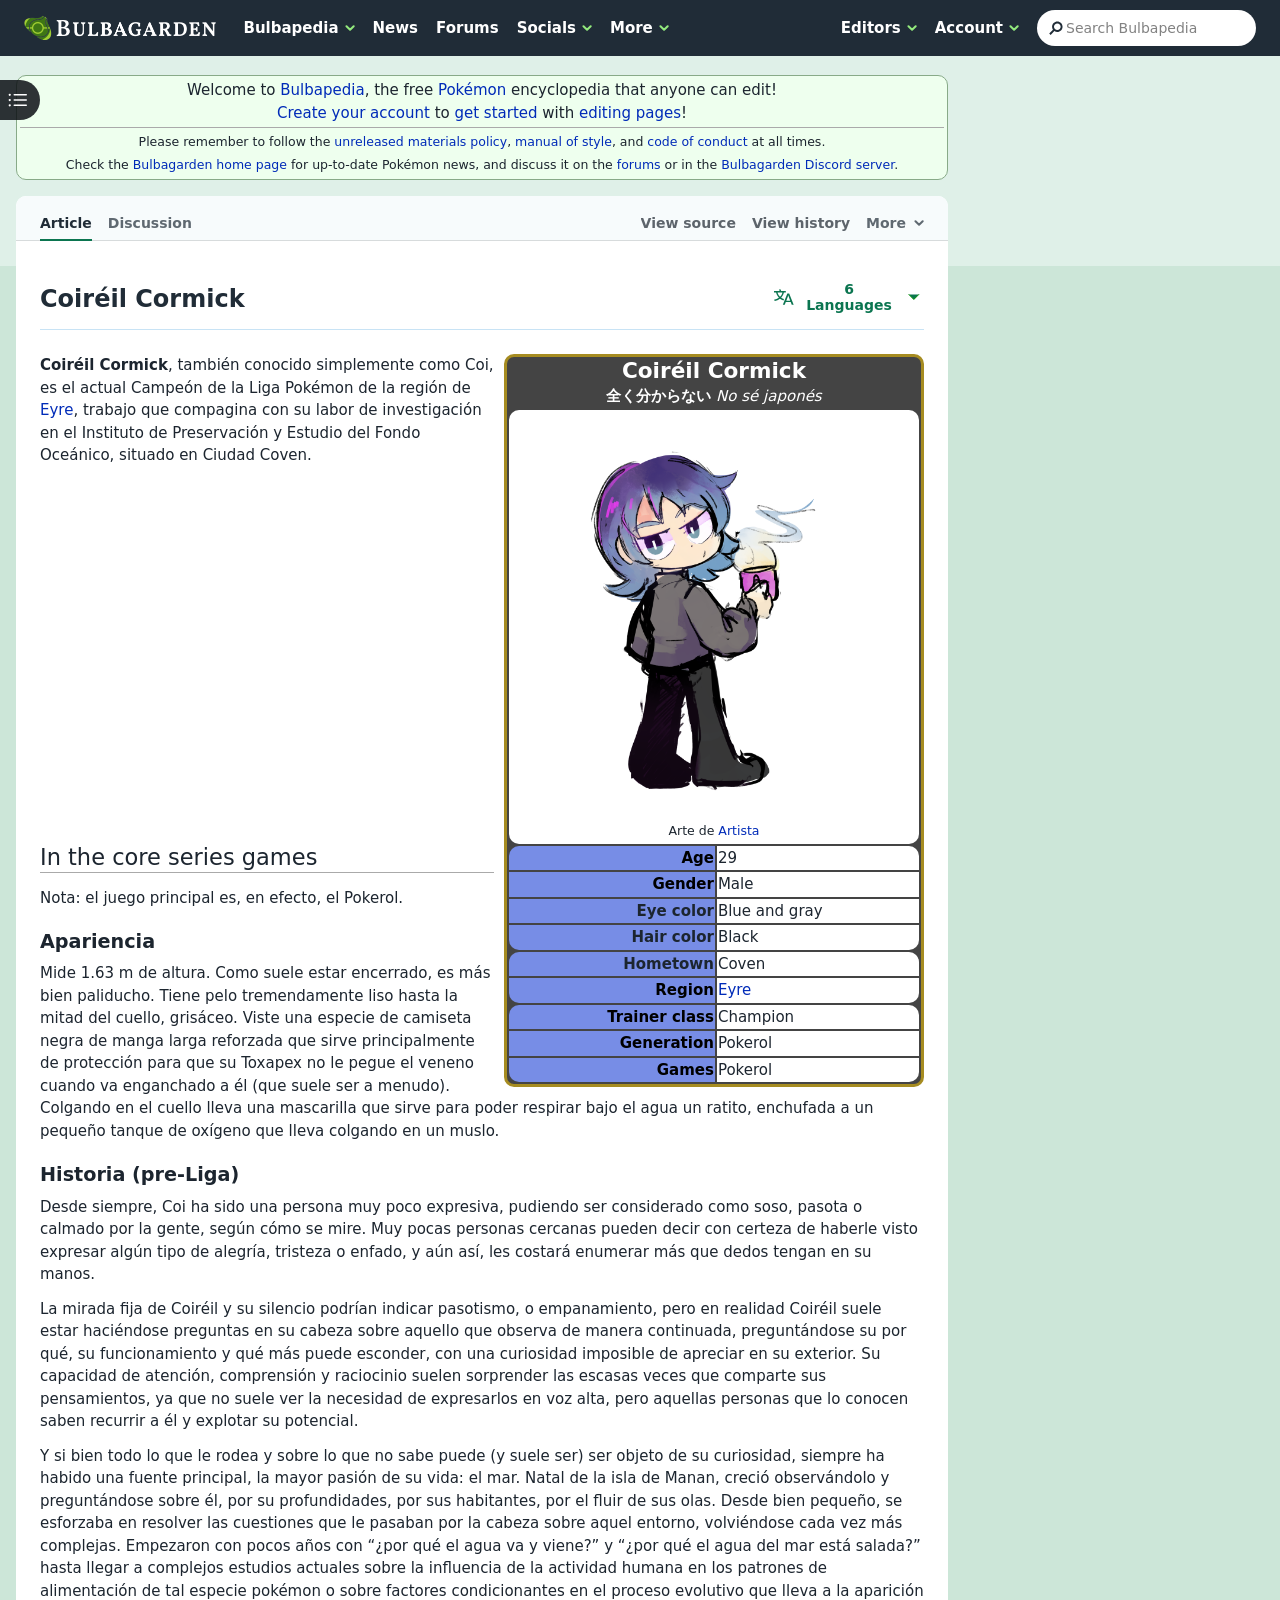
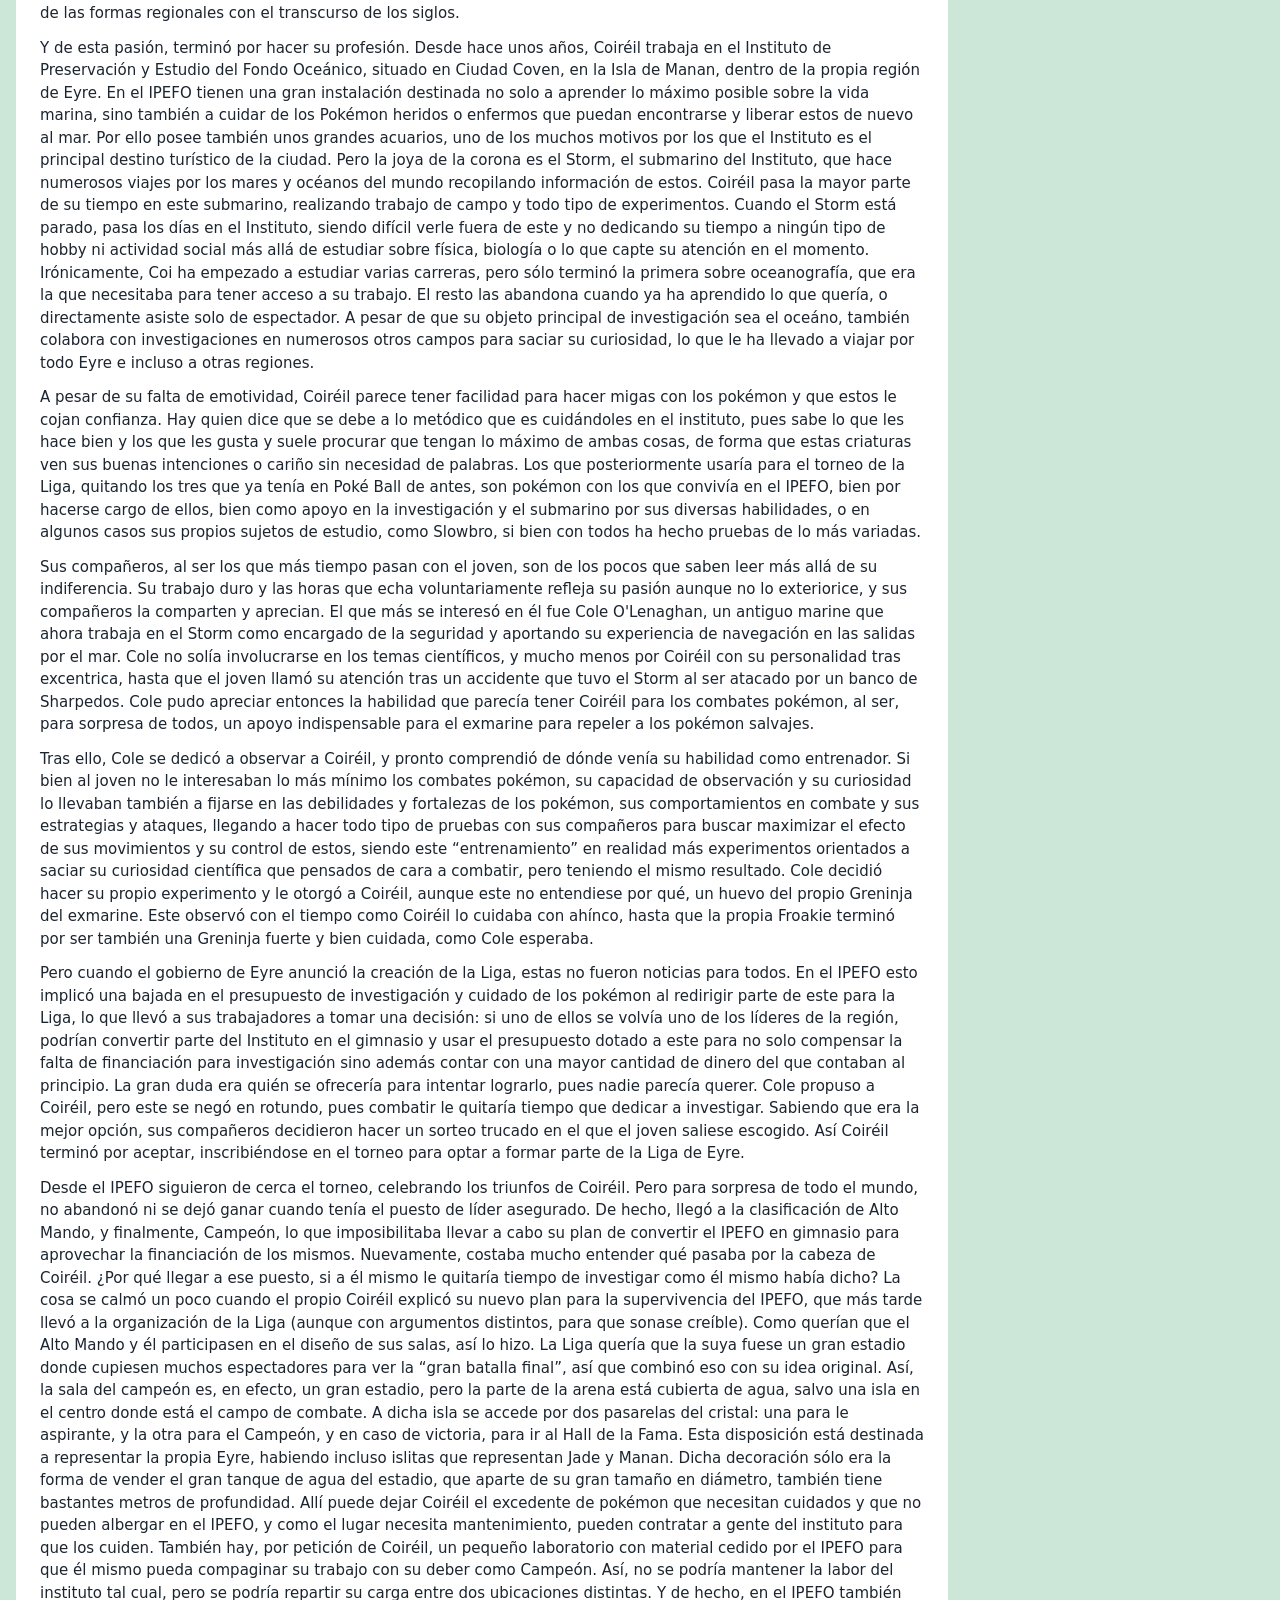
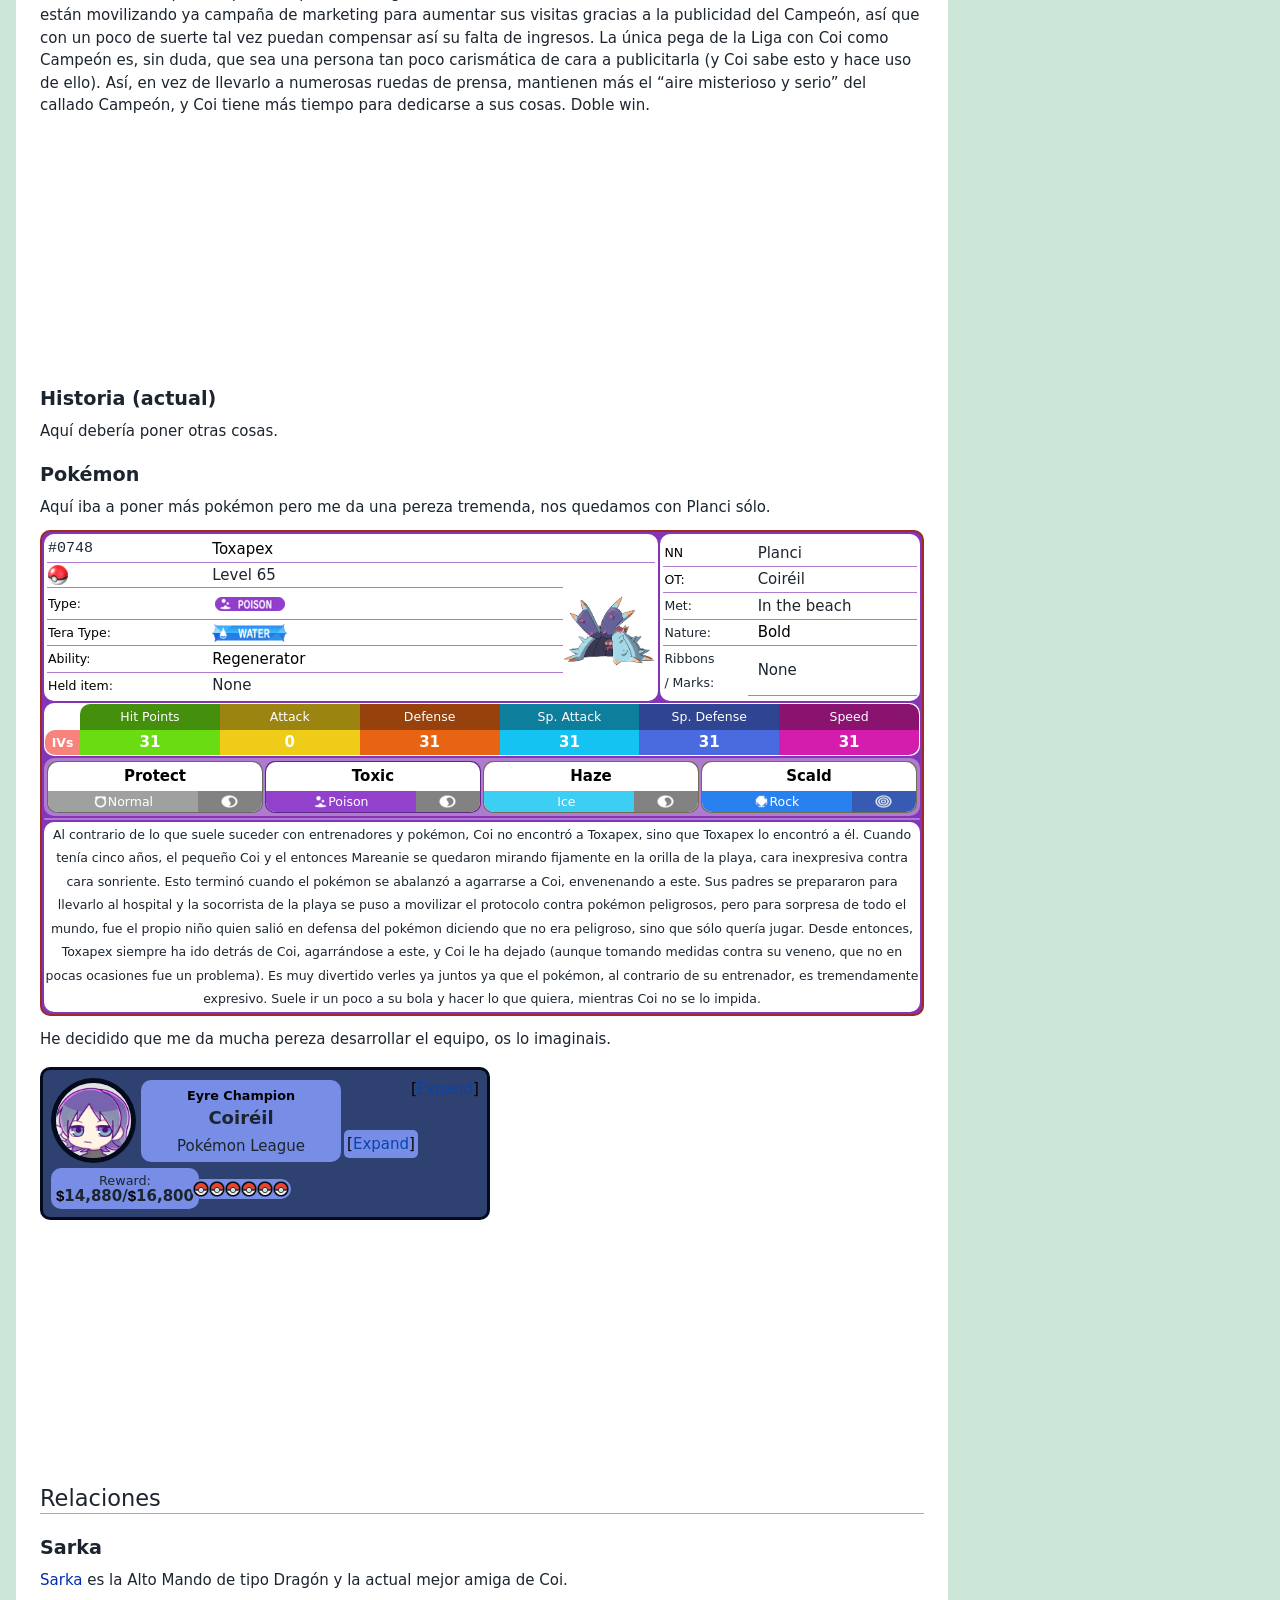
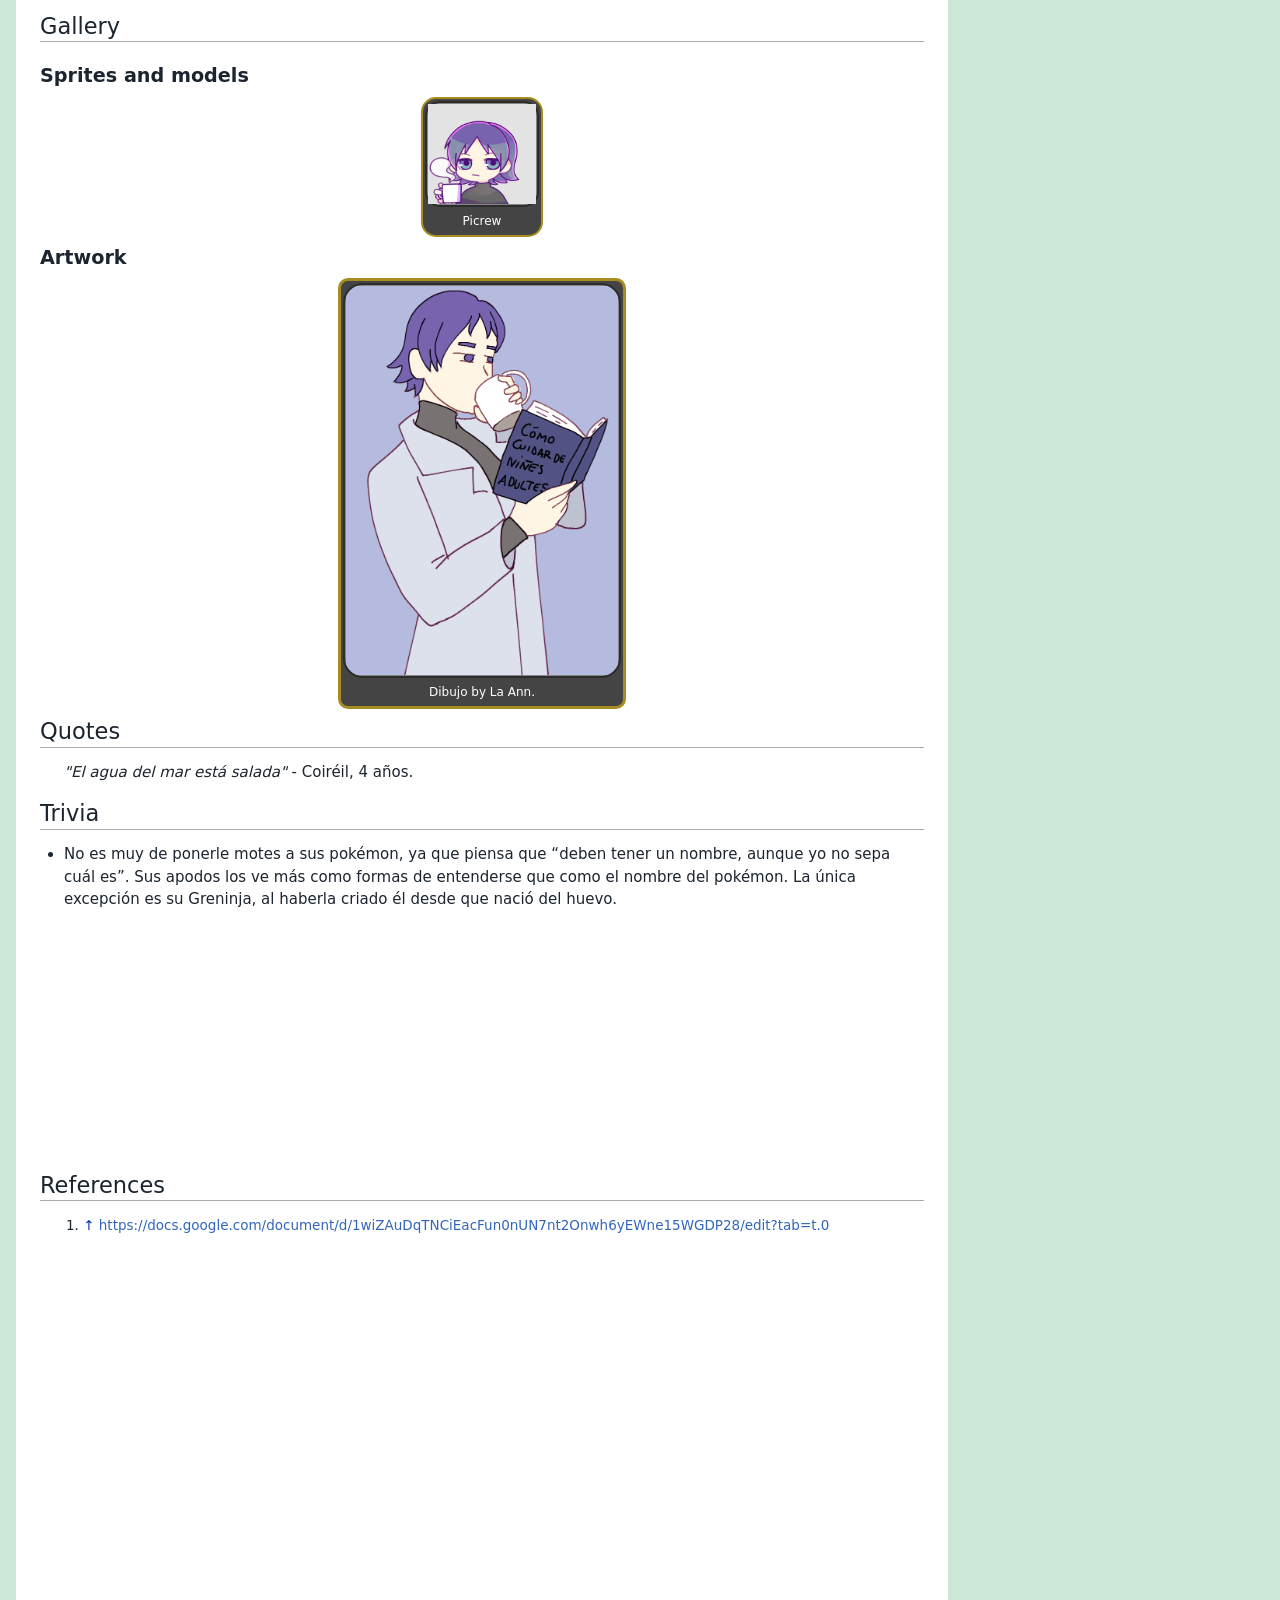
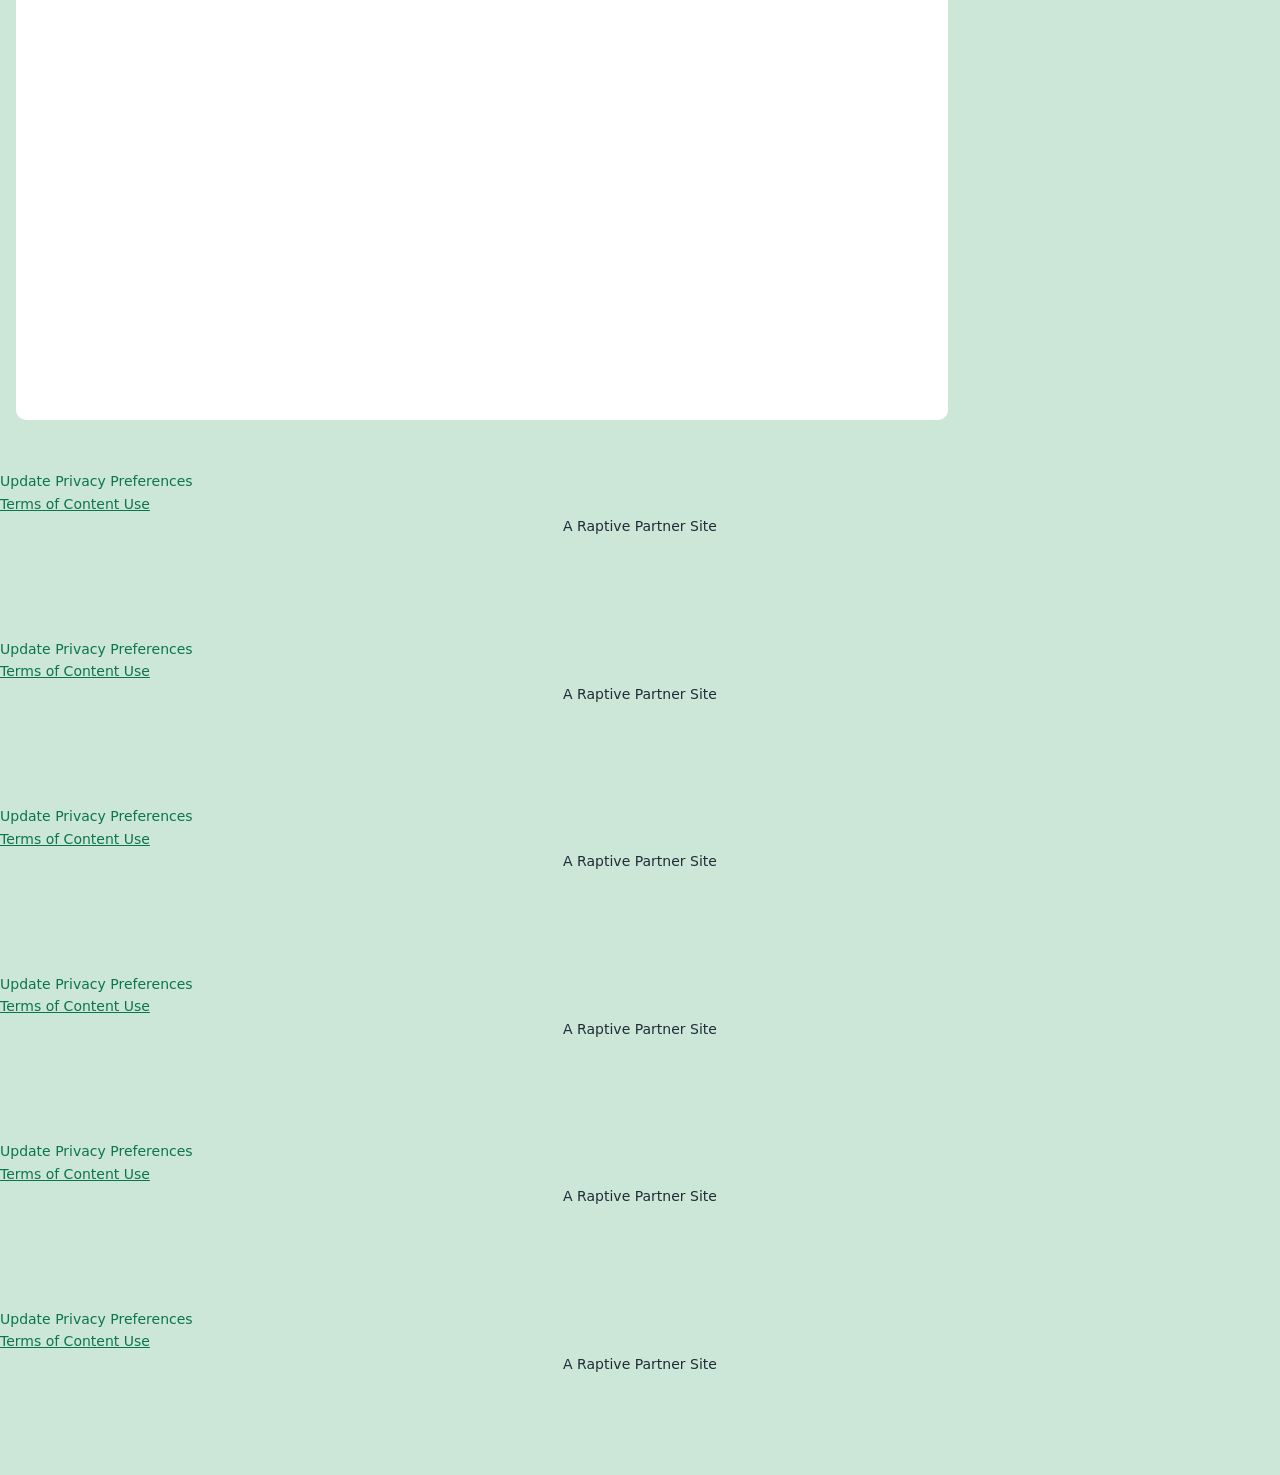
